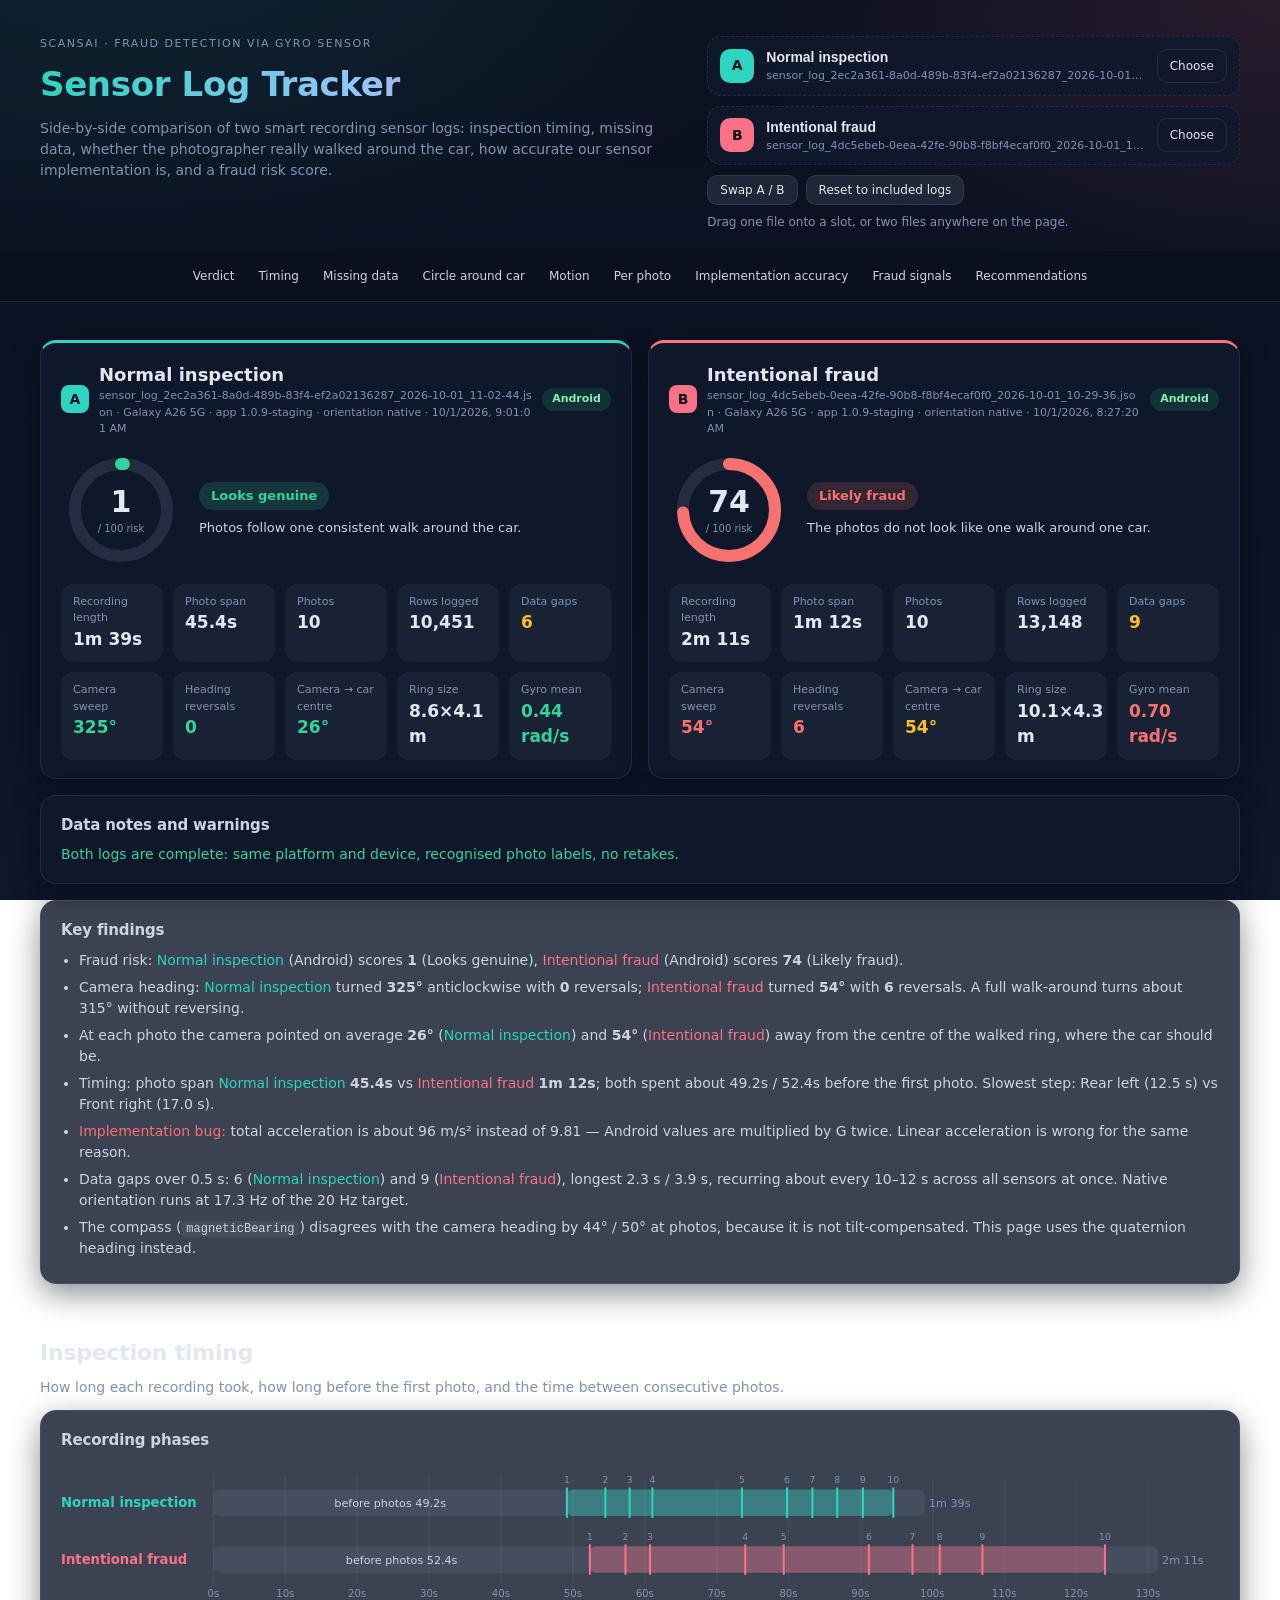
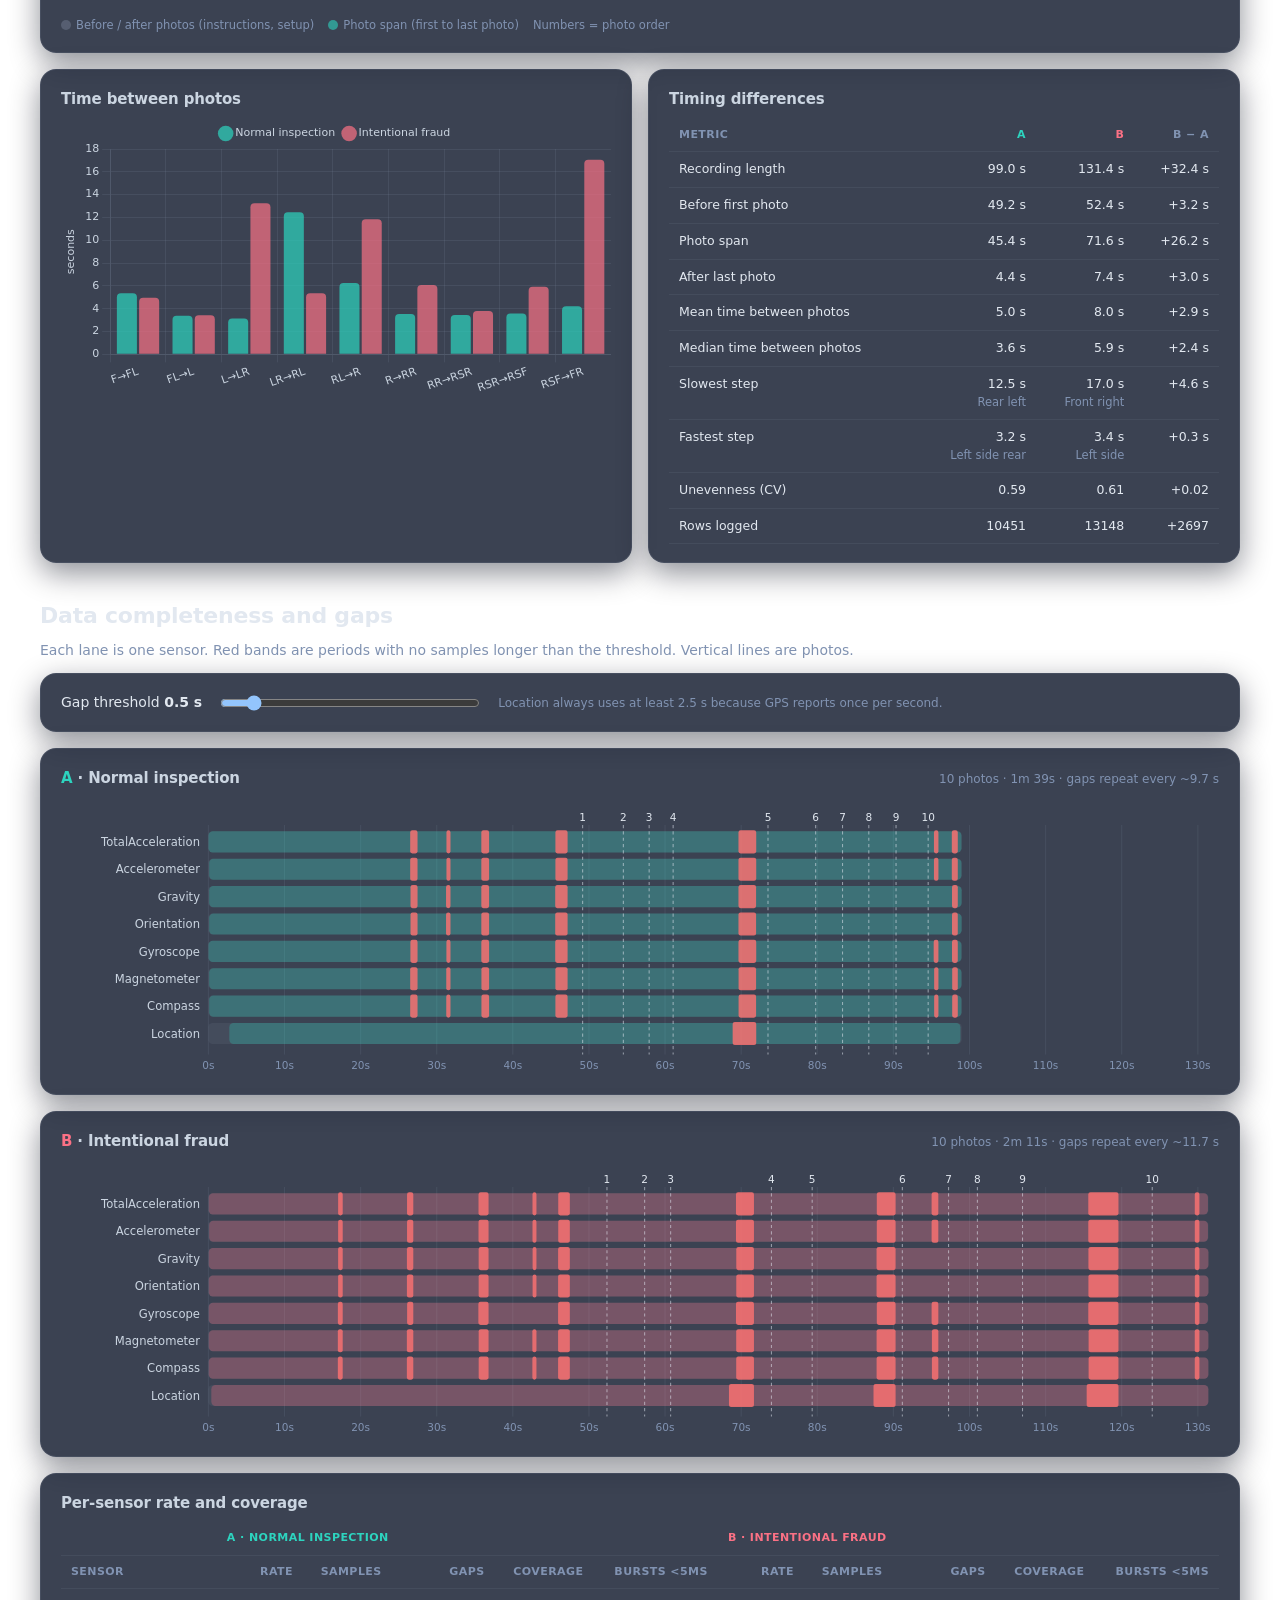
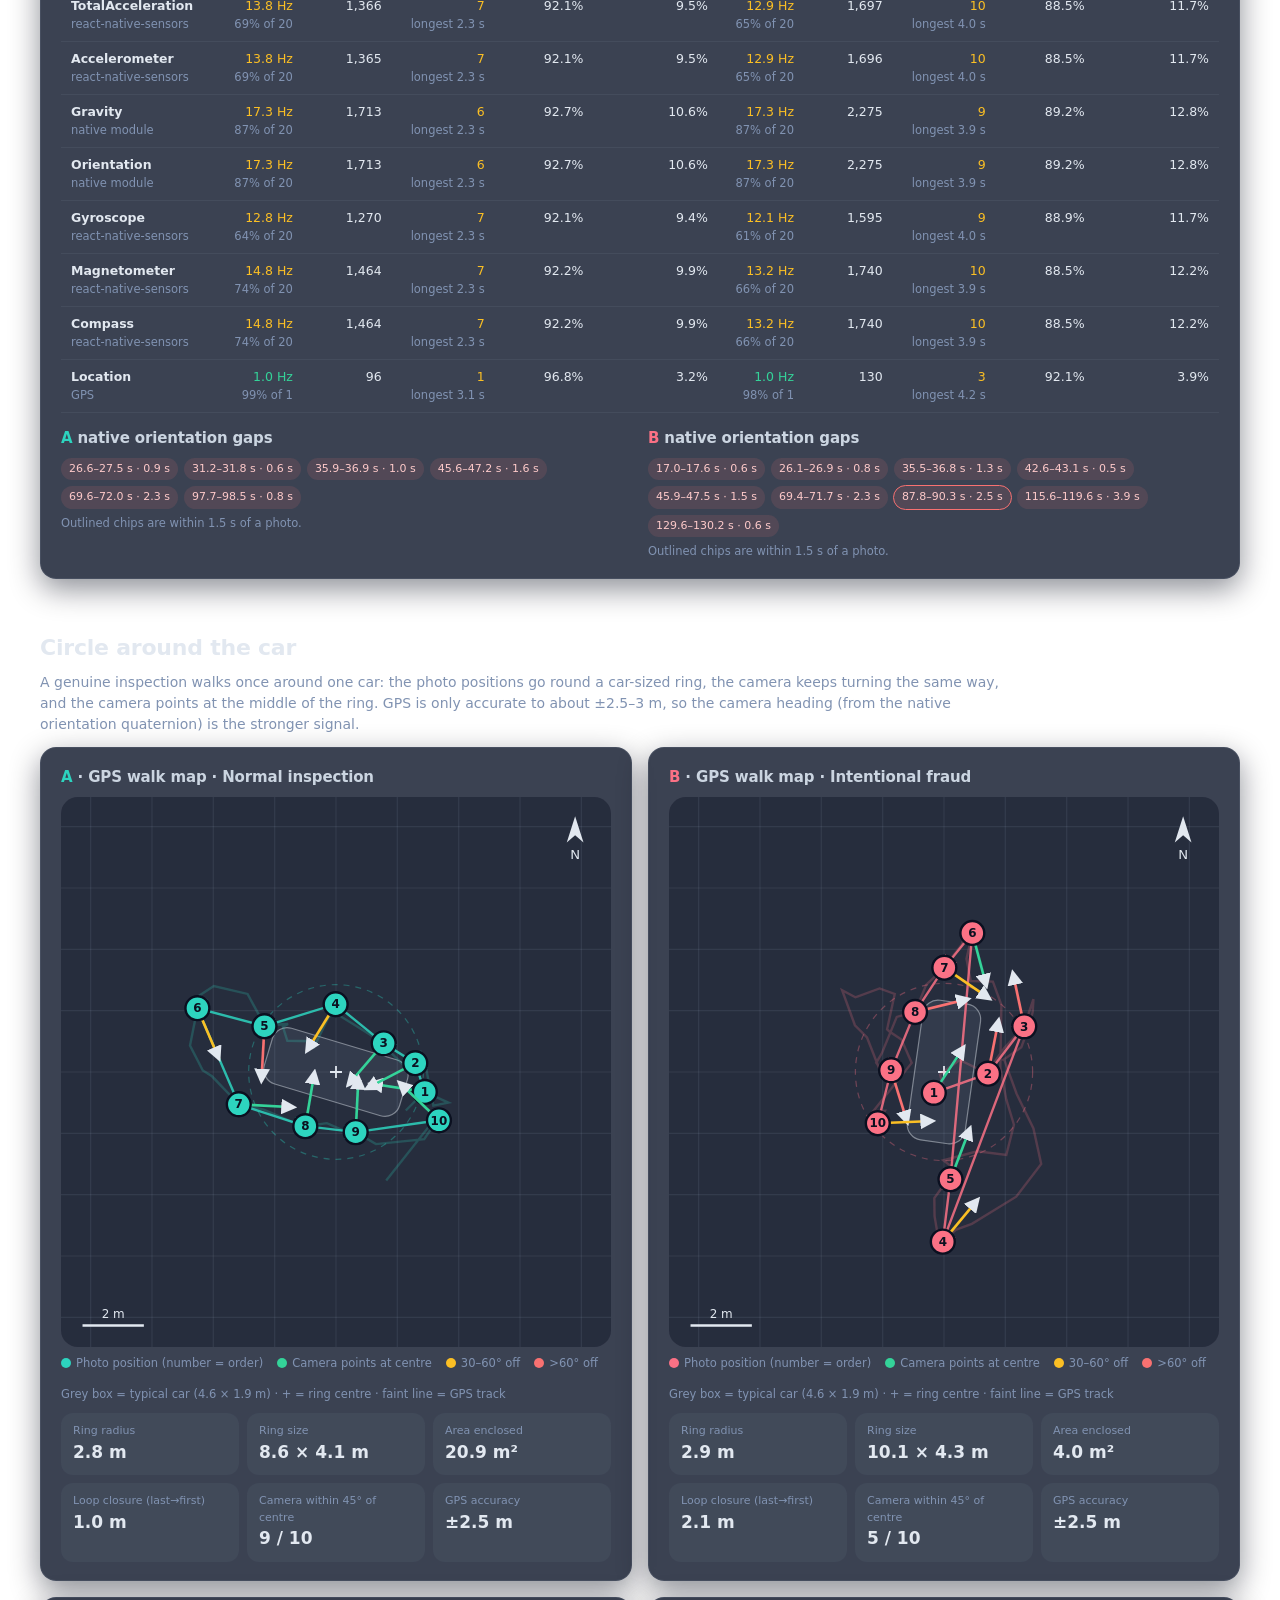
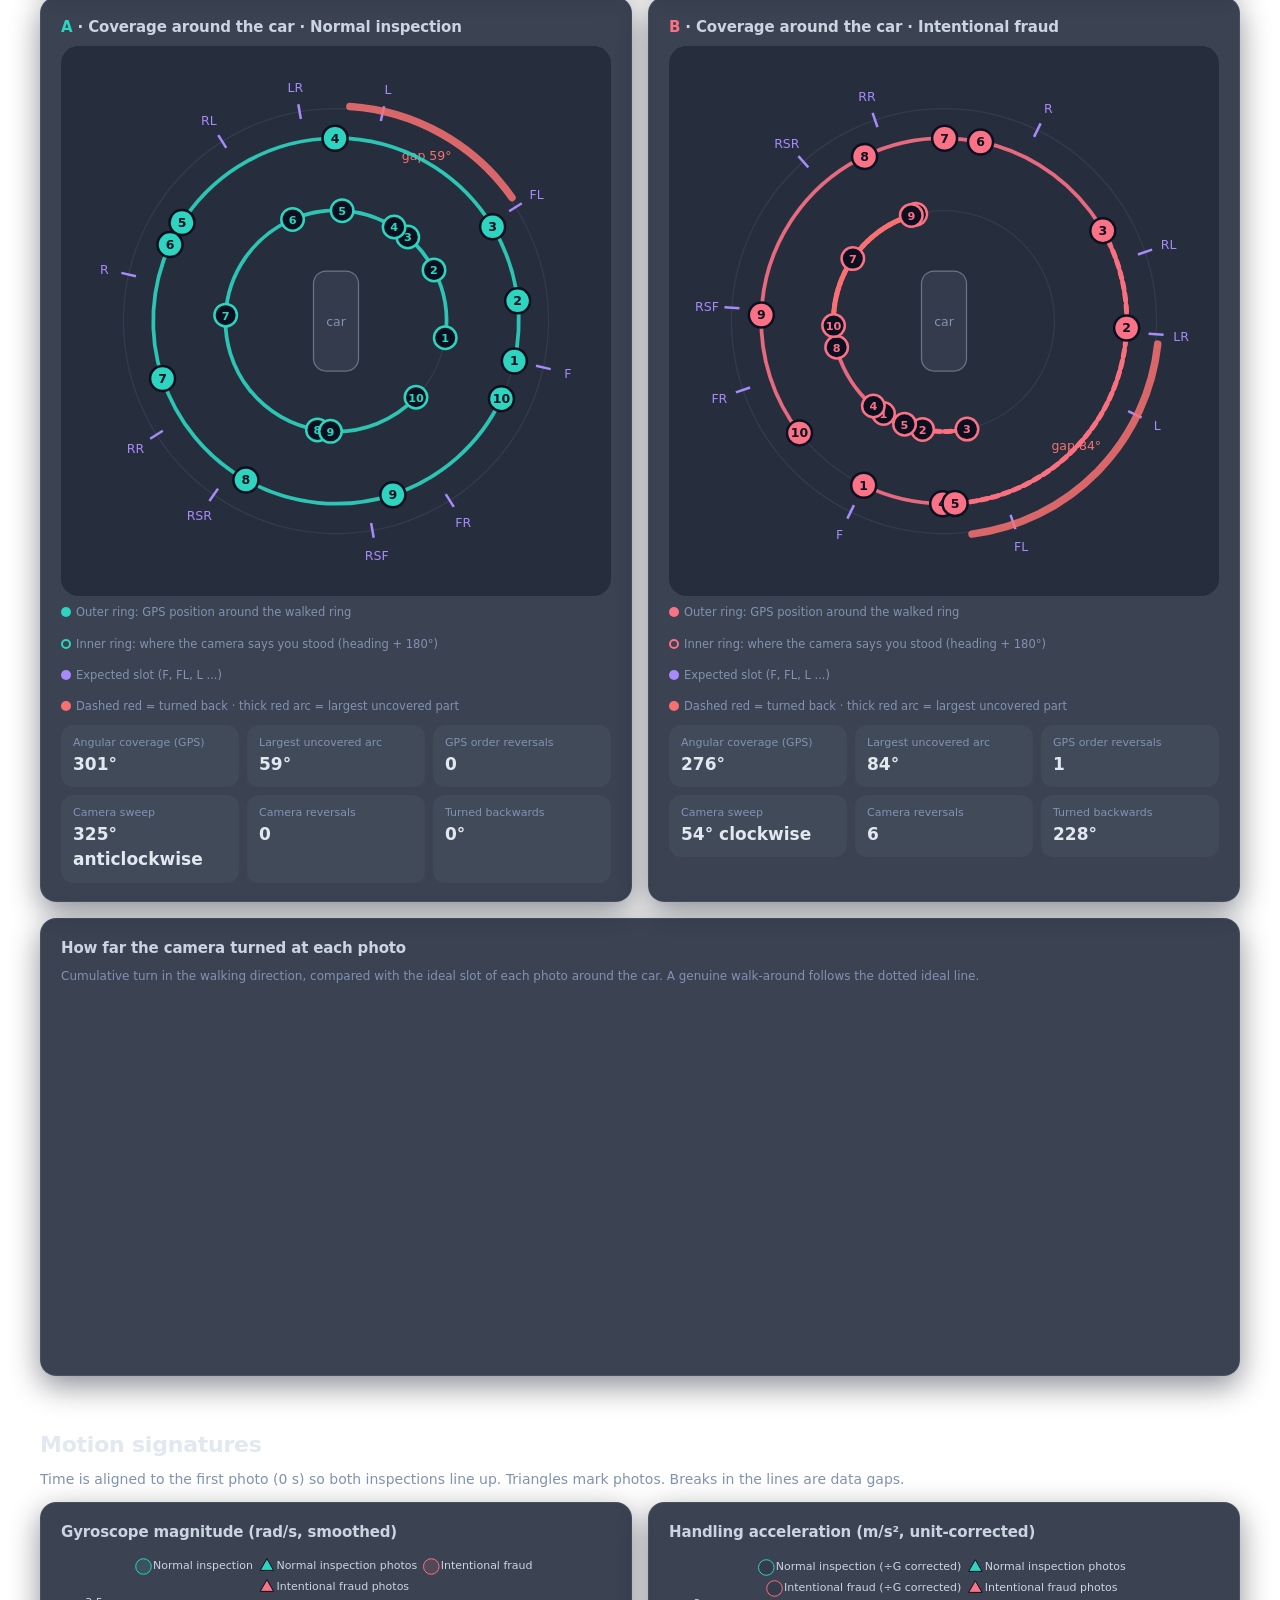
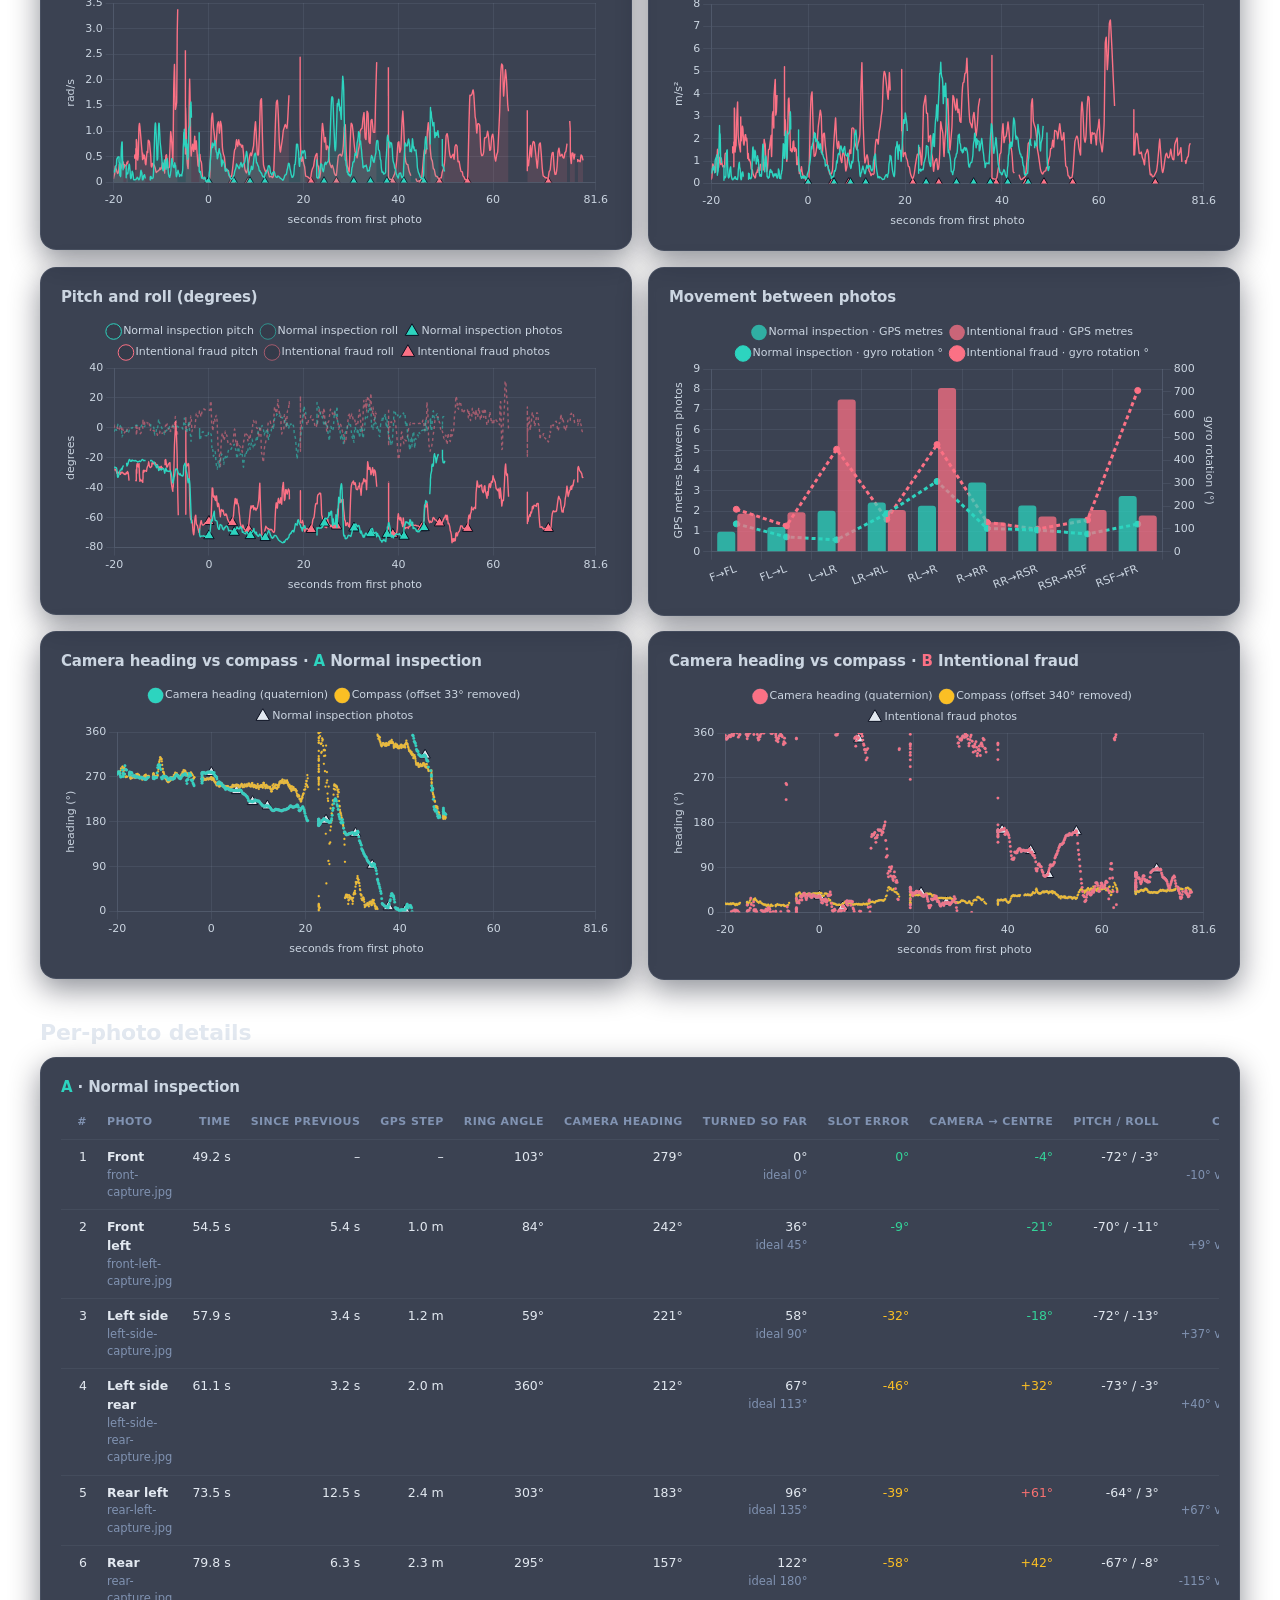
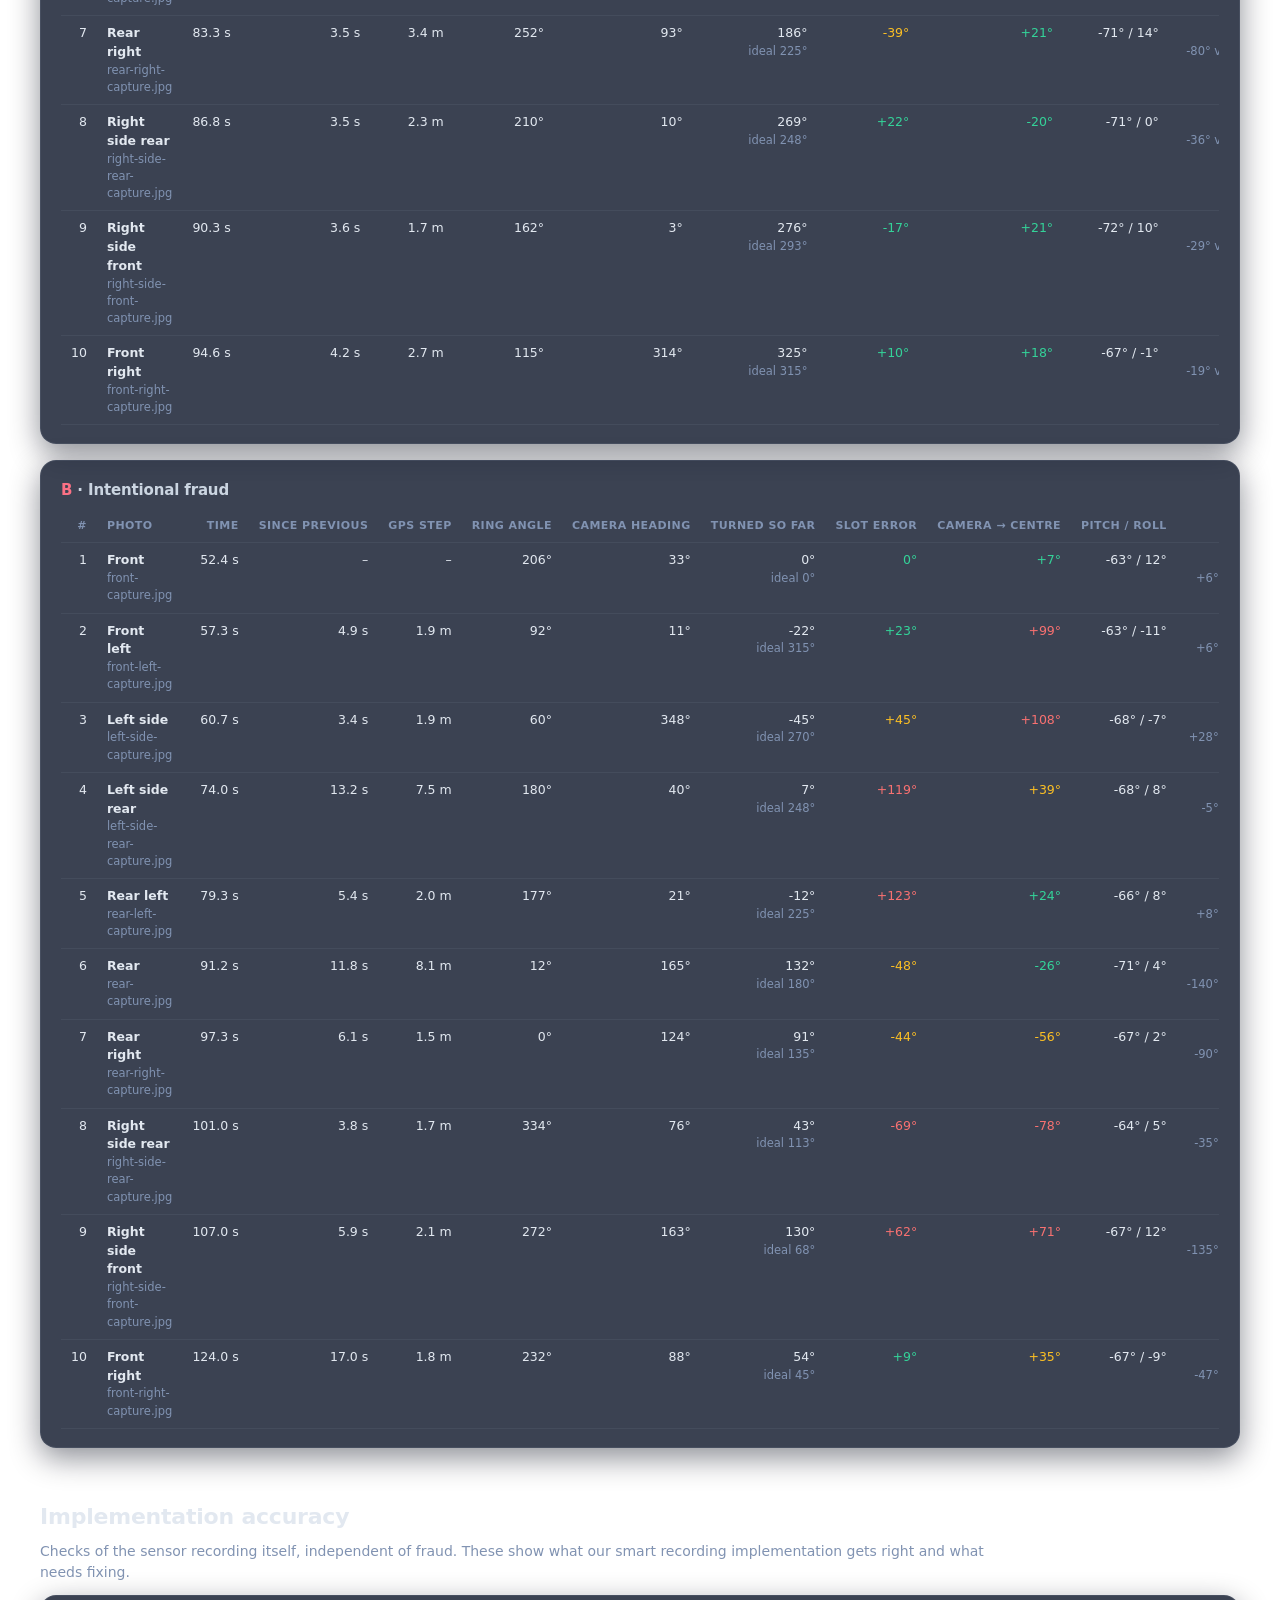
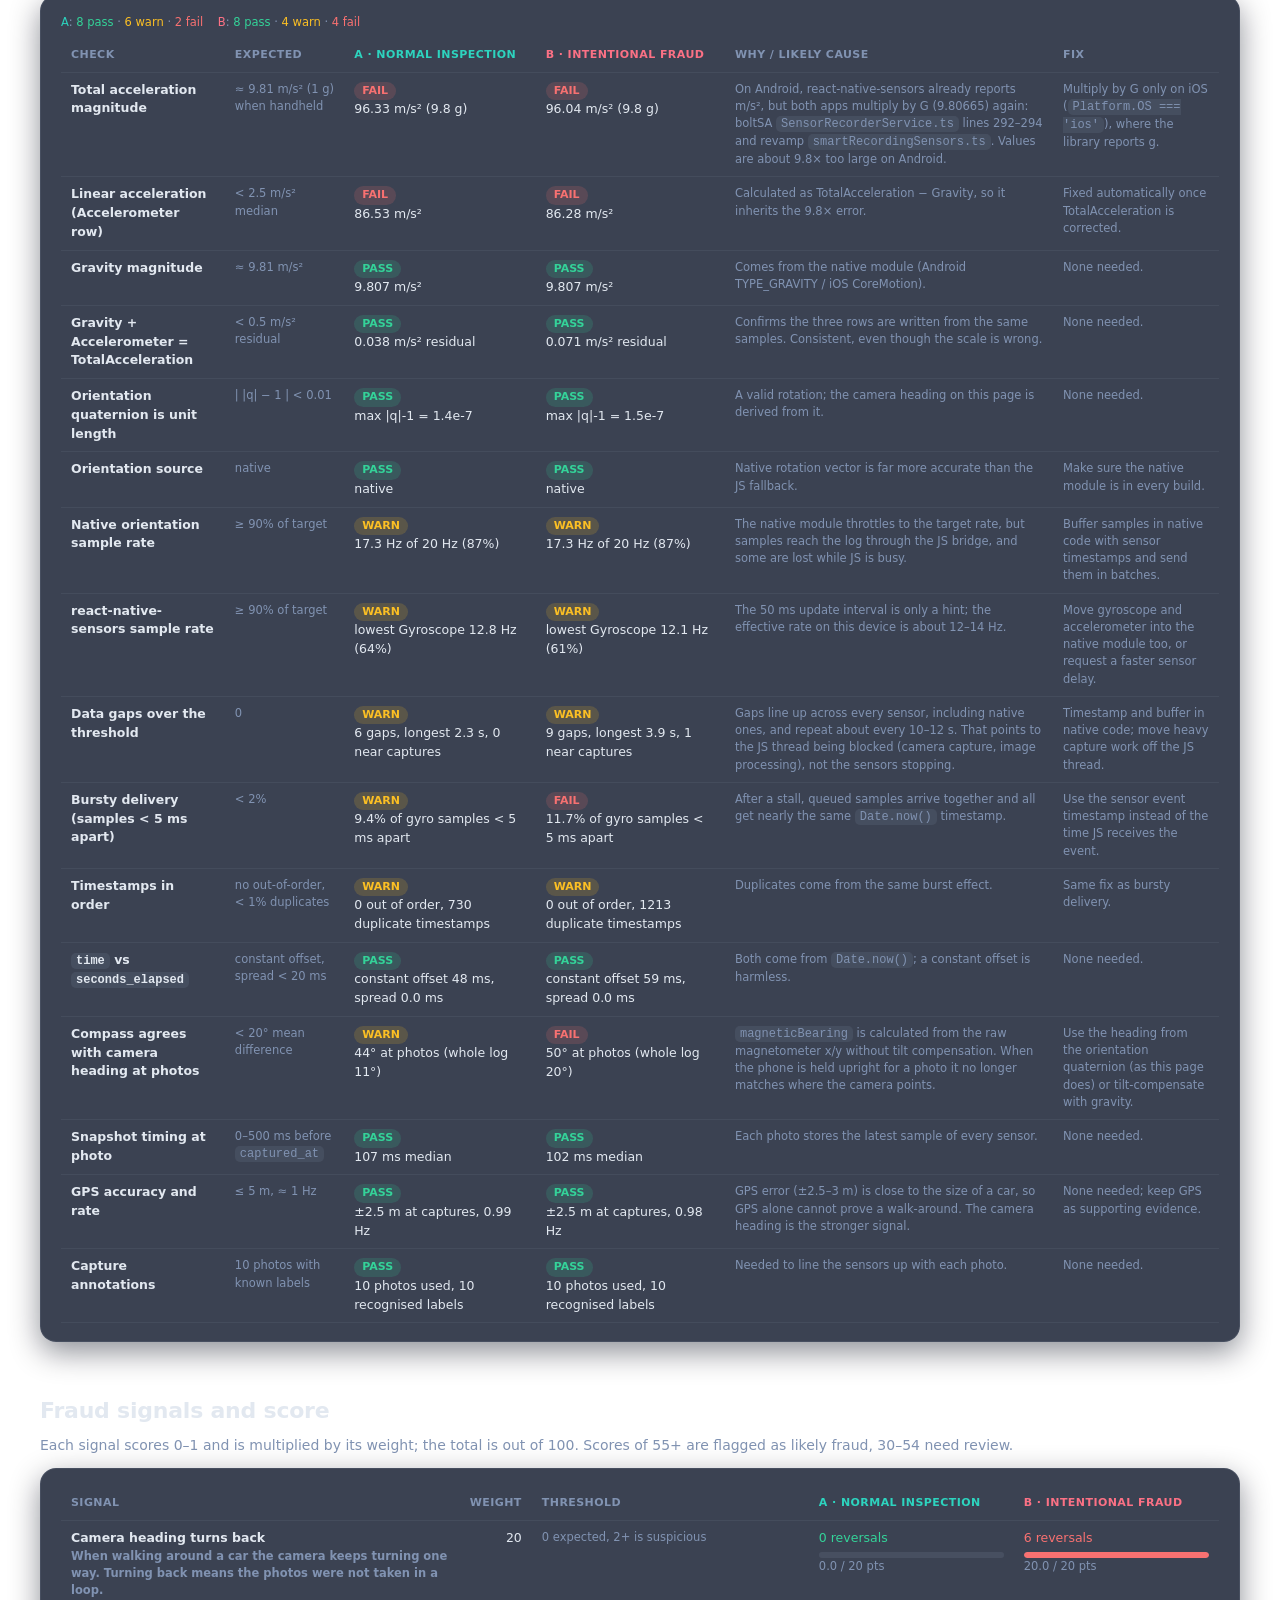
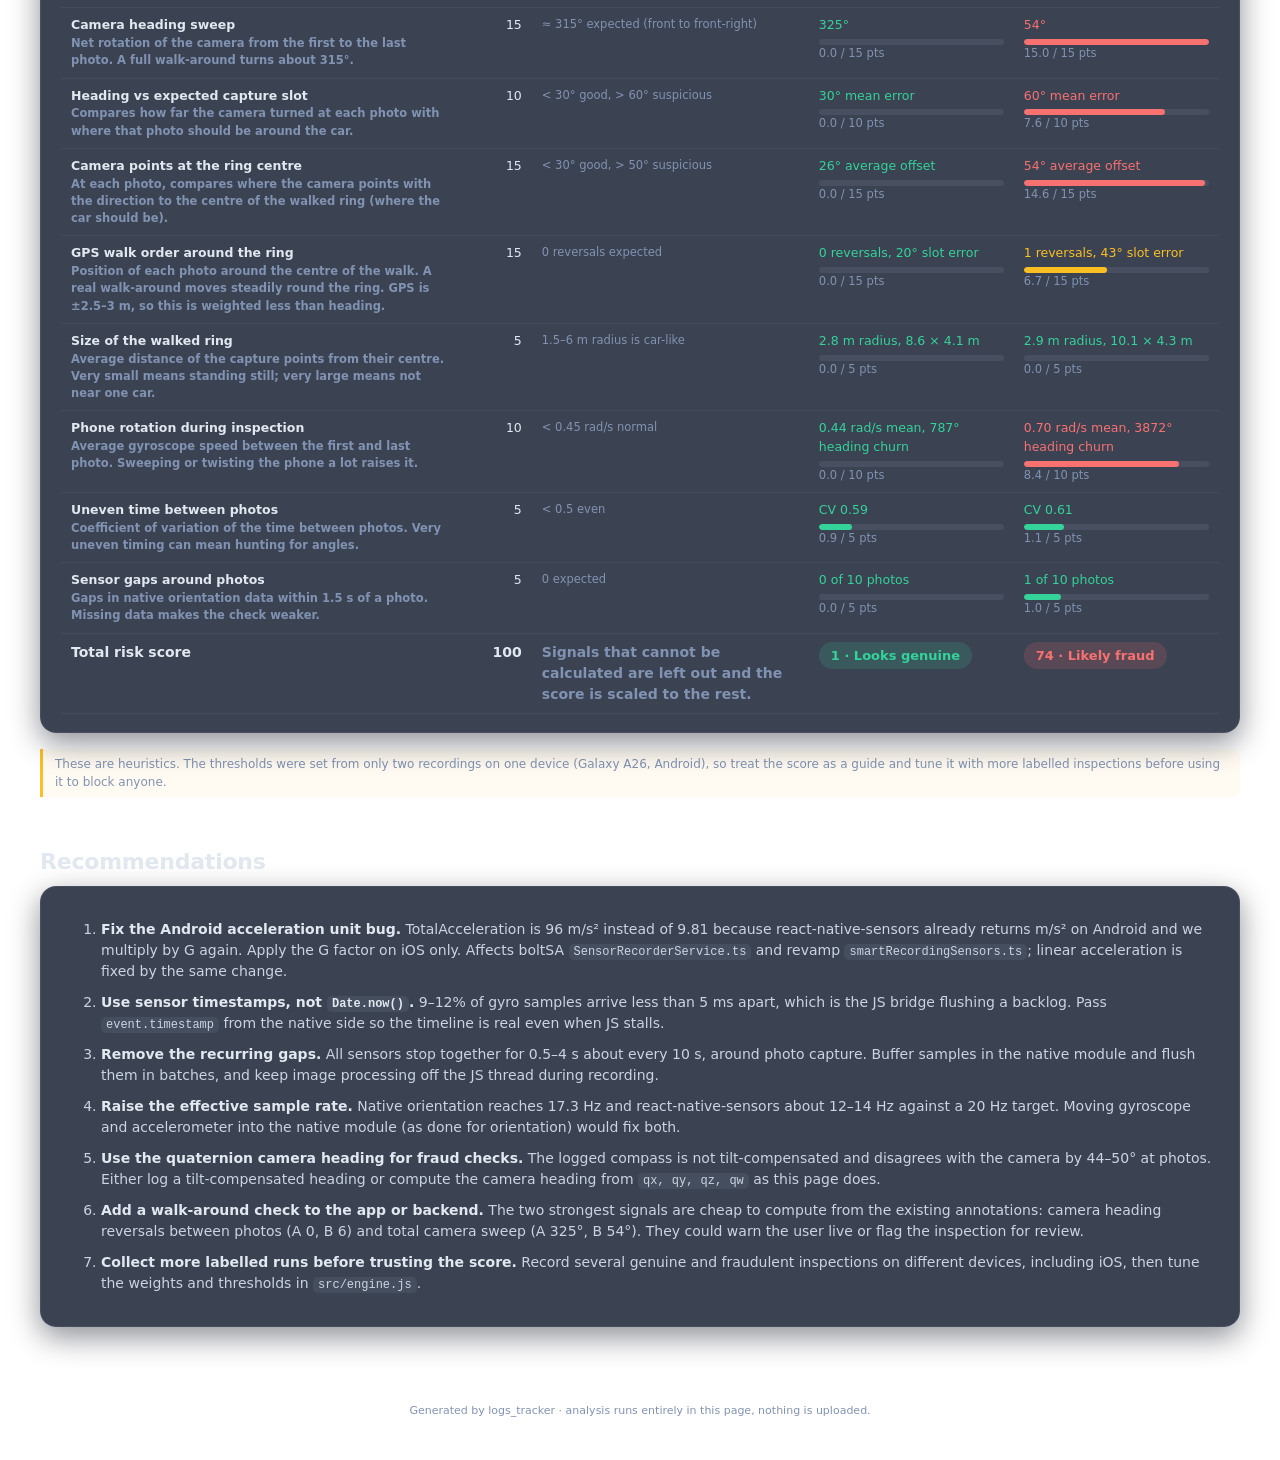
==== index.html @ 327576c1 "Add Sensor Log Tracker dashboard for fraud vs normal inspection logs Co-authored-by: Cursor <cursora" ====
<!doctype html>
<html lang="en">
  <head>
    <meta charset="utf-8" />
    <meta name="viewport" content="width=device-width, initial-scale=1" />
    <title>Sensor Log Tracker · Fraud vs Normal Inspection</title>
    <style>
      :root {
  --bg: #0b1020;
  --bg-2: #0f172a;
  --card: rgba(17, 25, 45, 0.82);
  --card-border: rgba(148, 163, 184, 0.14);
  --text: #e2e8f0;
  --text-2: #cbd5e1;
  --muted: #8193b2;
  --a: #2dd4bf;
  --b: #fb7185;
  --ideal: #a78bfa;
  --ok: #34d399;
  --warn: #fbbf24;
  --bad: #f87171;
  --na: #64748b;
  --radius: 16px;
  --shadow: 0 10px 30px rgba(2, 6, 23, 0.45);
}

* {
  box-sizing: border-box;
}

html {
  scroll-behavior: smooth;
}

body {
  margin: 0;
  font-family: Inter, ui-sans-serif, system-ui, -apple-system, 'Segoe UI', Roboto, sans-serif;
  color: var(--text);
  background:
    radial-gradient(1200px 600px at 10% -10%, rgba(45, 212, 191, 0.12), transparent 60%),
    radial-gradient(900px 500px at 100% 0%, rgba(251, 113, 133, 0.12), transparent 60%),
    linear-gradient(180deg, var(--bg) 0%, var(--bg-2) 100%);
  background-attachment: fixed;
  line-height: 1.5;
  font-size: 14px;
}

h1,
h2,
h3 {
  margin: 0 0 8px;
  letter-spacing: -0.01em;
}

h1 {
  font-size: 34px;
  background: linear-gradient(90deg, var(--a), #93c5fd 50%, var(--b));
  -webkit-background-clip: text;
  background-clip: text;
  color: transparent;
}

h2 {
  font-size: 22px;
  margin-top: 8px;
}

h3 {
  font-size: 15px;
  color: var(--text-2);
}

p {
  margin: 0 0 12px;
}

code {
  font-family: ui-monospace, SFMono-Regular, Menlo, monospace;
  font-size: 12px;
  background: rgba(148, 163, 184, 0.12);
  padding: 1px 5px;
  border-radius: 5px;
}

.lead {
  color: var(--muted);
  max-width: 980px;
}

.hint {
  color: var(--muted);
  font-size: 12px;
}

.note {
  color: var(--muted);
  font-size: 12px;
  border-left: 3px solid var(--warn);
  padding: 6px 12px;
  background: rgba(251, 191, 36, 0.06);
  border-radius: 0 8px 8px 0;
}

/* ---------- header ---------- */
.hero {
  display: grid;
  grid-template-columns: minmax(0, 1.2fr) minmax(0, 1fr);
  gap: 28px;
  padding: 36px 40px 20px;
  max-width: 1480px;
  margin: 0 auto;
}

.hero-text p {
  color: var(--muted);
  max-width: 640px;
}

.eyebrow {
  text-transform: uppercase;
  letter-spacing: 0.14em;
  font-size: 11px;
  color: var(--muted);
  margin-bottom: 6px;
}

.loader {
  display: flex;
  flex-direction: column;
  gap: 10px;
}

.slot {
  display: flex;
  align-items: center;
  gap: 12px;
  padding: 10px 12px;
  border: 1px dashed var(--card-border);
  border-radius: 14px;
  background: var(--card);
  transition:
    border-color 0.2s,
    background 0.2s;
}

.slot.dragover {
  border-color: #93c5fd;
  background: rgba(147, 197, 253, 0.08);
}

.slot-tag {
  width: 34px;
  height: 34px;
  border-radius: 10px;
  display: grid;
  place-items: center;
  font-weight: 700;
  color: #0b1020;
  flex: none;
}

#slotA .slot-tag {
  background: var(--a);
}

#slotB .slot-tag {
  background: var(--b);
}

.slot-body {
  flex: 1;
  min-width: 0;
}

.slot-name {
  width: 100%;
  background: transparent;
  border: none;
  color: var(--text);
  font-weight: 600;
  font-size: 14px;
  padding: 2px 0;
  outline: none;
  border-bottom: 1px solid transparent;
}

.slot-name:focus {
  border-bottom-color: var(--card-border);
}

.slot-file {
  color: var(--muted);
  font-size: 11px;
  white-space: nowrap;
  overflow: hidden;
  text-overflow: ellipsis;
}

.loader-actions {
  display: flex;
  flex-wrap: wrap;
  gap: 8px;
  align-items: center;
}

.btn {
  background: rgba(148, 163, 184, 0.14);
  color: var(--text);
  border: 1px solid var(--card-border);
  border-radius: 10px;
  padding: 7px 12px;
  font-size: 12px;
  cursor: pointer;
  font-family: inherit;
}

.btn:hover {
  background: rgba(148, 163, 184, 0.24);
}

.btn-ghost {
  background: transparent;
}

.toc {
  position: sticky;
  top: 0;
  z-index: 20;
  display: flex;
  gap: 4px;
  flex-wrap: wrap;
  padding: 10px 40px;
  backdrop-filter: blur(12px);
  background: rgba(11, 16, 32, 0.72);
  border-bottom: 1px solid var(--card-border);
  justify-content: center;
}

.toc a {
  color: var(--text-2);
  text-decoration: none;
  font-size: 12px;
  padding: 6px 10px;
  border-radius: 8px;
}

.toc a:hover {
  background: rgba(148, 163, 184, 0.14);
}

main {
  max-width: 1480px;
  margin: 0 auto;
  padding: 10px 40px 40px;
}

section {
  padding-top: 28px;
  scroll-margin-top: 50px;
}

.card {
  background: var(--card);
  border: 1px solid var(--card-border);
  border-radius: var(--radius);
  padding: 18px 20px;
  box-shadow: var(--shadow);
  margin-bottom: 16px;
  backdrop-filter: blur(6px);
}

.grid-2 {
  display: grid;
  grid-template-columns: repeat(2, minmax(0, 1fr));
  gap: 16px;
}

.grid-2 > .card {
  margin-bottom: 0;
}

.grid-2 + .card,
.grid-2 + .grid-2 {
  margin-top: 16px;
}

.chart-box {
  position: relative;
  height: 280px;
}

.chart-box.tall {
  height: 360px;
}

/* ---------- verdict ---------- */
.verdict-grid {
  display: grid;
  grid-template-columns: repeat(2, minmax(0, 1fr));
  gap: 16px;
  margin-bottom: 16px;
}

.verdict {
  border-top: 3px solid var(--accent);
  margin-bottom: 0;
}

.verdict-head {
  display: flex;
  align-items: center;
  gap: 10px;
  margin-bottom: 12px;
}

.verdict-head .tag {
  width: 28px;
  height: 28px;
  border-radius: 8px;
  display: grid;
  place-items: center;
  background: var(--accent);
  color: #0b1020;
  font-weight: 700;
  flex: none;
}

.vname {
  font-size: 18px;
  font-weight: 700;
}

.vfile {
  color: var(--muted);
  font-size: 11px;
  word-break: break-all;
}

.verdict-body {
  display: flex;
  align-items: center;
  gap: 18px;
  margin-bottom: 14px;
}

.gauge-label {
  font-size: 12px;
  color: var(--muted);
}

.badge {
  display: inline-block;
  padding: 4px 12px;
  border-radius: 999px;
  font-weight: 700;
  font-size: 13px;
}

.badge.ok {
  background: rgba(52, 211, 153, 0.16);
  color: var(--ok);
}

.badge.warn {
  background: rgba(251, 191, 36, 0.16);
  color: var(--warn);
}

.badge.bad {
  background: rgba(248, 113, 113, 0.16);
  color: var(--bad);
}

.badge.na {
  background: rgba(100, 116, 139, 0.2);
  color: var(--na);
}

.platform-tag {
  margin-left: auto;
  flex: none;
  font-size: 11px;
  font-weight: 700;
  padding: 3px 10px;
  border-radius: 999px;
  background: rgba(148, 163, 184, 0.14);
  color: var(--text-2);
}

.platform-tag.android {
  background: rgba(52, 211, 153, 0.14);
  color: #86efac;
}

.platform-tag.ios {
  background: rgba(147, 197, 253, 0.16);
  color: #93c5fd;
}

.platform-tag.unknown {
  background: rgba(251, 191, 36, 0.14);
  color: var(--warn);
}

.warnings ul {
  margin: 0;
  padding: 0;
  list-style: none;
}

.warnings li {
  padding: 7px 0;
  border-bottom: 1px solid rgba(148, 163, 184, 0.08);
  color: var(--text-2);
}

.warnings li:last-child {
  border-bottom: none;
}

.verdict-summary {
  color: var(--text-2);
  margin-top: 8px;
  font-size: 13px;
}

.kpis {
  display: grid;
  grid-template-columns: repeat(5, minmax(0, 1fr));
  gap: 10px;
}

.kpi {
  background: rgba(148, 163, 184, 0.07);
  border-radius: 12px;
  padding: 10px 12px;
}

.kpi .k {
  font-size: 11px;
  color: var(--muted);
}

.kpi .v {
  font-size: 17px;
  font-weight: 700;
}

.kpi .v.ok {
  color: var(--ok);
}

.kpi .v.warn {
  color: var(--warn);
}

.kpi .v.bad {
  color: var(--bad);
}

.insights ul {
  margin: 0;
  padding-left: 18px;
}

.insights li {
  margin: 6px 0;
  color: var(--text-2);
}

/* ---------- tables ---------- */
.table-wrap {
  overflow-x: auto;
}

table {
  width: 100%;
  border-collapse: collapse;
  font-size: 12.5px;
}

th,
td {
  padding: 8px 10px;
  text-align: left;
  border-bottom: 1px solid rgba(148, 163, 184, 0.1);
  vertical-align: top;
}

th {
  color: var(--muted);
  font-weight: 600;
  font-size: 11px;
  text-transform: uppercase;
  letter-spacing: 0.04em;
  white-space: nowrap;
}

td.num {
  text-align: right;
  font-variant-numeric: tabular-nums;
  white-space: nowrap;
}

th.num {
  text-align: right;
}

tr:hover td {
  background: rgba(148, 163, 184, 0.04);
}

.col-a {
  color: var(--a);
}

.col-b {
  color: var(--b);
}

.pill {
  display: inline-block;
  padding: 1px 8px;
  border-radius: 999px;
  font-size: 11px;
  font-weight: 700;
  text-transform: uppercase;
  margin-right: 6px;
}

.pill.pass,
.pill.ok {
  background: rgba(52, 211, 153, 0.16);
  color: var(--ok);
}

.pill.warn {
  background: rgba(251, 191, 36, 0.16);
  color: var(--warn);
}

.pill.fail,
.pill.bad {
  background: rgba(248, 113, 113, 0.16);
  color: var(--bad);
}

.pill.na {
  background: rgba(100, 116, 139, 0.2);
  color: var(--na);
}

.txt-ok {
  color: var(--ok);
}

.txt-warn {
  color: var(--warn);
}

.txt-bad {
  color: var(--bad);
}

.txt-muted {
  color: var(--muted);
}

.small {
  font-size: 11.5px;
  color: var(--muted);
}

.bar {
  height: 6px;
  border-radius: 999px;
  background: rgba(148, 163, 184, 0.14);
  overflow: hidden;
  margin-top: 4px;
  min-width: 80px;
}

.bar > span {
  display: block;
  height: 100%;
  border-radius: 999px;
}

.check-title {
  font-weight: 600;
  color: var(--text);
}

.total-row td {
  font-weight: 700;
  font-size: 14px;
  border-top: 1px solid var(--card-border);
}

/* ---------- timeline and diagrams ---------- */
.timeline svg,
.diagram svg {
  width: 100%;
  height: auto;
  display: block;
}

.timeline-title {
  display: flex;
  justify-content: space-between;
  align-items: baseline;
  margin-bottom: 6px;
}

.controls {
  display: flex;
  align-items: center;
  gap: 16px;
  flex-wrap: wrap;
}

.controls input[type='range'] {
  width: 260px;
  accent-color: #93c5fd;
}

.gap-lists {
  display: grid;
  grid-template-columns: repeat(2, minmax(0, 1fr));
  gap: 16px;
  margin-top: 14px;
}

.chips {
  display: flex;
  flex-wrap: wrap;
  gap: 6px;
  margin-top: 6px;
}

.chip {
  font-size: 11px;
  padding: 3px 8px;
  border-radius: 999px;
  background: rgba(248, 113, 113, 0.12);
  color: #fecaca;
  font-variant-numeric: tabular-nums;
}

.chip.near {
  outline: 1px solid var(--bad);
}

.diagram-stats {
  display: grid;
  grid-template-columns: repeat(3, minmax(0, 1fr));
  gap: 8px;
  margin-top: 10px;
}

.legend {
  display: flex;
  flex-wrap: wrap;
  gap: 14px;
  font-size: 11.5px;
  color: var(--muted);
  margin-top: 8px;
}

.legend i {
  display: inline-block;
  width: 10px;
  height: 10px;
  border-radius: 50%;
  margin-right: 5px;
  vertical-align: -1px;
}

.recs li {
  margin: 10px 0;
  color: var(--text-2);
}

.recs li strong {
  color: var(--text);
}

footer {
  text-align: center;
  color: var(--muted);
  font-size: 11px;
  padding: 20px 0 40px;
}

.drop-overlay {
  position: fixed;
  inset: 0;
  z-index: 100;
  display: none;
  place-items: center;
  background: rgba(11, 16, 32, 0.8);
  border: 3px dashed #93c5fd;
  font-size: 22px;
  color: #93c5fd;
}

.drop-overlay.show {
  display: grid;
}

.toast {
  position: fixed;
  bottom: 20px;
  left: 50%;
  transform: translateX(-50%);
  background: #1e293b;
  border: 1px solid var(--card-border);
  padding: 10px 16px;
  border-radius: 10px;
  z-index: 101;
  display: none;
  max-width: 80vw;
}

.toast.show {
  display: block;
}

.toast.error {
  border-color: var(--bad);
  color: #fecaca;
}

@media (max-width: 1100px) {
  .hero,
  .grid-2,
  .verdict-grid,
  .gap-lists {
    grid-template-columns: 1fr;
  }
  .kpis {
    grid-template-columns: repeat(3, minmax(0, 1fr));
  }
}

    </style>
  </head>
  <body>
    <div id="dropOverlay" class="drop-overlay"><div>Drop one or two sensor_log JSON files</div></div>
    <div id="toast" class="toast"></div>

    <header class="hero">
      <div class="hero-text">
        <div class="eyebrow">ScansAI · Fraud detection via gyro sensor</div>
        <h1>Sensor Log Tracker</h1>
        <p>
          Side-by-side comparison of two smart recording sensor logs: inspection timing, missing data, whether the
          photographer really walked around the car, how accurate our sensor implementation is, and a fraud risk score.
        </p>
      </div>
      <div class="loader">
        <div class="slot" id="slotA" data-slot="a">
          <div class="slot-tag">A</div>
          <div class="slot-body">
            <input class="slot-name" id="nameA" aria-label="Name for log A" />
            <div class="slot-file" id="fileA"></div>
          </div>
          <label class="btn btn-ghost">Choose<input type="file" accept=".json,application/json" id="inputA" hidden /></label>
        </div>
        <div class="slot" id="slotB" data-slot="b">
          <div class="slot-tag">B</div>
          <div class="slot-body">
            <input class="slot-name" id="nameB" aria-label="Name for log B" />
            <div class="slot-file" id="fileB"></div>
          </div>
          <label class="btn btn-ghost">Choose<input type="file" accept=".json,application/json" id="inputB" hidden /></label>
        </div>
        <div class="loader-actions">
          <button class="btn" id="swapBtn" type="button">Swap A / B</button>
          <button class="btn" id="resetBtn" type="button">Reset to included logs</button>
          <span class="hint">Drag one file onto a slot, or two files anywhere on the page.</span>
        </div>
      </div>
    </header>

    <nav class="toc">
      <a href="#verdict">Verdict</a>
      <a href="#timing">Timing</a>
      <a href="#completeness">Missing data</a>
      <a href="#circle">Circle around car</a>
      <a href="#motion">Motion</a>
      <a href="#captures">Per photo</a>
      <a href="#accuracy">Implementation accuracy</a>
      <a href="#signals">Fraud signals</a>
      <a href="#recommendations">Recommendations</a>
    </nav>

    <main>
      <section id="verdict">
        <div class="verdict-grid" id="verdictCards"></div>
        <div id="warnings"></div>
        <div class="card insights">
          <h3>Key findings</h3>
          <ul id="insights"></ul>
        </div>
      </section>

      <section id="timing">
        <h2>Inspection timing</h2>
        <p class="lead">
          How long each recording took, how long before the first photo, and the time between consecutive photos.
        </p>
        <div class="card"><div id="phaseBars"></div></div>
        <div class="grid-2">
          <div class="card">
            <h3>Time between photos</h3>
            <div class="chart-box"><canvas id="chartIntervals"></canvas></div>
          </div>
          <div class="card">
            <h3>Timing differences</h3>
            <div id="timingTable"></div>
          </div>
        </div>
      </section>

      <section id="completeness">
        <h2>Data completeness and gaps</h2>
        <p class="lead">
          Each lane is one sensor. Red bands are periods with no samples longer than the threshold. Vertical lines
          are photos.
        </p>
        <div class="card controls">
          <label for="gapSlider">Gap threshold <strong id="gapValue">0.5 s</strong></label>
          <input type="range" id="gapSlider" min="0.2" max="3" step="0.1" value="0.5" />
          <span class="hint">Location always uses at least 2.5 s because GPS reports once per second.</span>
        </div>
        <div class="card"><div id="timelineA" class="timeline"></div></div>
        <div class="card"><div id="timelineB" class="timeline"></div></div>
        <div class="card">
          <h3>Per-sensor rate and coverage</h3>
          <div id="streamTable" class="table-wrap"></div>
          <div id="gapLists" class="gap-lists"></div>
        </div>
      </section>

      <section id="circle">
        <h2>Circle around the car</h2>
        <p class="lead">
          A genuine inspection walks once around one car: the photo positions go round a car-sized ring, the camera
          keeps turning the same way, and the camera points at the middle of the ring. GPS is only accurate to about
          ±2.5–3 m, so the camera heading (from the native orientation quaternion) is the stronger signal.
        </p>
        <div class="grid-2" id="maps"></div>
        <div class="grid-2" id="polars"></div>
        <div class="card">
          <h3>How far the camera turned at each photo</h3>
          <p class="hint">
            Cumulative turn in the walking direction, compared with the ideal slot of each photo around the car. A
            genuine walk-around follows the dotted ideal line.
          </p>
          <div class="chart-box tall"><canvas id="chartProgress"></canvas></div>
        </div>
      </section>

      <section id="motion">
        <h2>Motion signatures</h2>
        <p class="lead">
          Time is aligned to the first photo (0 s) so both inspections line up. Triangles mark photos. Breaks in the
          lines are data gaps.
        </p>
        <div class="grid-2">
          <div class="card">
            <h3>Gyroscope magnitude (rad/s, smoothed)</h3>
            <div class="chart-box"><canvas id="chartGyro"></canvas></div>
          </div>
          <div class="card">
            <h3>Handling acceleration (m/s², unit-corrected)</h3>
            <div class="chart-box"><canvas id="chartAcc"></canvas></div>
          </div>
          <div class="card">
            <h3>Pitch and roll (degrees)</h3>
            <div class="chart-box"><canvas id="chartPitch"></canvas></div>
          </div>
          <div class="card">
            <h3>Movement between photos</h3>
            <div class="chart-box"><canvas id="chartSteps"></canvas></div>
          </div>
          <div class="card">
            <h3 id="headingTitleA">Camera heading vs compass · A</h3>
            <div class="chart-box"><canvas id="chartHeadingA"></canvas></div>
          </div>
          <div class="card">
            <h3 id="headingTitleB">Camera heading vs compass · B</h3>
            <div class="chart-box"><canvas id="chartHeadingB"></canvas></div>
          </div>
        </div>
      </section>

      <section id="captures">
        <h2>Per-photo details</h2>
        <div class="card"><div id="capturesA" class="table-wrap"></div></div>
        <div class="card"><div id="capturesB" class="table-wrap"></div></div>
      </section>

      <section id="accuracy">
        <h2>Implementation accuracy</h2>
        <p class="lead">
          Checks of the sensor recording itself, independent of fraud. These show what our smart recording
          implementation gets right and what needs fixing.
        </p>
        <div class="card"><div id="accuracyTable" class="table-wrap"></div></div>
      </section>

      <section id="signals">
        <h2>Fraud signals and score</h2>
        <p class="lead">
          Each signal scores 0–1 and is multiplied by its weight; the total is out of 100. Scores of 55+ are flagged
          as likely fraud, 30–54 need review.
        </p>
        <div class="card"><div id="signalsTable" class="table-wrap"></div></div>
        <p class="note">
          These are heuristics. The thresholds were set from only two recordings on one device (Galaxy A26, Android),
          so treat the score as a guide and tune it with more labelled inspections before using it to block anyone.
        </p>
      </section>

      <section id="recommendations">
        <h2>Recommendations</h2>
        <div class="card"><ol id="recommendationList" class="recs"></ol></div>
      </section>
    </main>

    <footer>Generated by logs_tracker · analysis runs entirely in this page, nothing is uploaded.</footer>

    <script type="application/json" id="log-a" data-name="Normal inspection" data-file="sensor_log_2ec2a361-8a0d-489b-83f4-ef2a02136287_2026-10-01_11-02-44.json">{"annotations":[{"captured_at":"2026-10-01T09:01:50.284Z","sensor":"annotation","label":"front-capture.jpg","sensor_data":[{"x":"-1.0096011862400918","y":"92.76591521906852","z":"35.00733629132509","sensor":"TotalAcceleration","time":"1790845310171000000","seconds_elapsed":"49.011"},{"x":"0.010120011866092682","y":"0.009054748341441154","z":"-0.05805691331624985","sensor":"Gyroscope","time":"1790845310174000000","seconds_elapsed":"49.014"},{"x":"17.760000228881836","y":"11.15999984741211","z":"0.6599999666213989","sensor":"Magnetometer","time":"1790845310242000000","seconds_elapsed":"49.082"},{"magneticBearing":"302.14436534153094","sensor":"Compass","time":"1790845310242000000","seconds_elapsed":"49.082"},{"qw":"0.608797550201416","qx":"0.4498591721057892","roll":"-0.05349365054688641","qy":"0.37954455614089966","qz":"0.5319193601608276","sensor":"Orientation","pitch":"-1.258142091100328","time":"1790845310242000000","yaw":"-1.4751419319749621","seconds_elapsed":"49.082"},{"x":"0.16128041305236016","y":"9.331228519518247","z":"3.0120669261148456","sensor":"Gravity","time":"1790845310242000000","seconds_elapsed":"49.082"},{"x":"-1.3215055710714305","y":"83.41854745089115","z":"32.057791295285554","sensor":"Accelerometer","time":"1790845310171000000","seconds_elapsed":"49.011"},{"altitude":"1709","verticalAccuracy":"0","bearing":"0","latitude":"-26.128185829147696","horizontalAccuracy":"3","sensor":"Location","time":"1790845309976000000","speed":"0","seconds_elapsed":"48.816","longitude":"28.047343343496323"}]},{"captured_at":"2026-10-01T09:01:55.634Z","sensor":"annotation","label":"front-left-capture.jpg","sensor_data":[{"x":"8.076809489920734","y":"88.86838872509003","z":"31.814177379119393","sensor":"TotalAcceleration","time":"1790845315596000000","seconds_elapsed":"54.436"},{"x":"-0.07456851005554199","y":"0.02876213937997818","z":"-0.13582122325897217","sensor":"Gyroscope","time":"1790845315595000000","seconds_elapsed":"54.435"},{"x":"20.639999389648438","y":"5.639999866485596","z":"14.279999732971191","sensor":"Magnetometer","time":"1790845315596000000","seconds_elapsed":"54.436"},{"magneticBearing":"285.2833016590806","sensor":"Compass","time":"1790845315596000000","seconds_elapsed":"54.436"},{"qw":"0.3989088535308838","qx":"0.31571486592292786","roll":"-0.19748445853537835","qy":"0.4803929626941681","qz":"0.714435875415802","sensor":"Orientation","pitch":"-1.2176894630640058","time":"1790845315596000000","yaw":"-2.2610390542613636","seconds_elapsed":"54.436"},{"x":"0.6653816525942593","y":"9.201606639206233","z":"3.325370165290881","sensor":"Gravity","time":"1790845315596000000","seconds_elapsed":"54.436"},{"x":"7.411427837326475","y":"79.6667820858838","z":"28.488807213828512","sensor":"Accelerometer","time":"1790845315596000000","seconds_elapsed":"54.436"},{"altitude":"1708","verticalAccuracy":"0","bearing":"0","latitude":"-26.128177363425493","horizontalAccuracy":"2.5","sensor":"Location","time":"1790845314961000000","speed":"0.07999999821186066","seconds_elapsed":"53.801","longitude":"28.04734024219215"}]},{"captured_at":"2026-10-01T09:01:59.023Z","sensor":"annotation","label":"left-side-capture.jpg","sensor_data":[{"x":"15.8718700766623","y":"92.74244081997871","z":"27.470543778932093","sensor":"TotalAcceleration","time":"1790845318922000000","seconds_elapsed":"57.762"},{"x":"-0.11398329585790634","y":"0.1672465205192566","z":"0.15180018544197083","sensor":"Gyroscope","time":"1790845318983000000","seconds_elapsed":"57.823"},{"x":"15.119999885559082","y":"5.87999963760376","z":"19.19999885559082","sensor":"Magnetometer","time":"1790845318982000000","seconds_elapsed":"57.822"},{"magneticBearing":"291.2505044607619","sensor":"Compass","time":"1790845318982000000","seconds_elapsed":"57.822"},{"qw":"0.25066936016082764","qx":"0.2254990041255951","roll":"-0.2338286138574223","qy":"0.5466940999031067","qz":"0.7664467096328735","sensor":"Orientation","pitch":"-1.2566974325266886","time":"1790845318982000000","yaw":"-2.679678833489284","seconds_elapsed":"57.822"},{"x":"0.70202895932547","y":"9.326861768649238","z":"2.947403791691531","sensor":"Gravity","time":"1790845318983000000","seconds_elapsed":"57.823"},{"x":"15.262805881316336","y":"83.40259079351686","z":"24.543663782818797","sensor":"Accelerometer","time":"1790845318922000000","seconds_elapsed":"57.762"},{"altitude":"1708","verticalAccuracy":"0","bearing":"289.6000061035156","latitude":"-26.128171496093273","horizontalAccuracy":"2.5","sensor":"Location","time":"1790845318983000000","speed":"0.47999998927116394","seconds_elapsed":"57.823","longitude":"28.047329932451248"}]},{"captured_at":"2026-10-01T09:02:02.174Z","sensor":"annotation","label":"left-side-rear-capture.jpg","sensor_data":[{"x":"1.3852667558051646","y":"97.03911626963615","z":"28.503625428676603","sensor":"TotalAcceleration","time":"1790845322058000000","seconds_elapsed":"60.898"},{"x":"-0.06764429062604904","y":"0.04527373984456062","z":"0.023968450725078583","sensor":"Gyroscope","time":"1790845322132000000","seconds_elapsed":"60.972"},{"x":"13.199999809265137","y":"3.5399999618530273","z":"21.600000381469727","sensor":"Magnetometer","time":"1790845322083000000","seconds_elapsed":"60.923"},{"magneticBearing":"285.01243496457346","sensor":"Compass","time":"1790845322083000000","seconds_elapsed":"60.923"},{"qw":"0.21367652714252472","qx":"0.16736449301242828","roll":"-0.04839014612433421","qy":"0.5731070041656494","qz":"0.7732269763946533","sensor":"Orientation","pitch":"-1.2792735359924758","time":"1790845322133000000","yaw":"-2.6383669291553016","seconds_elapsed":"60.973"},{"x":"0.13633650412001372","y":"9.392880277735761","z":"2.8152436250290838","sensor":"Gravity","time":"1790845322133000000","seconds_elapsed":"60.973"},{"x":"1.14274147631813","y":"87.62740897114915","z":"25.759298290940244","sensor":"Accelerometer","time":"1790845322058000000","seconds_elapsed":"60.898"},{"altitude":"1709","verticalAccuracy":"0","bearing":"292.6000061035156","latitude":"-26.128159970976412","horizontalAccuracy":"2.5","sensor":"Location","time":"1790845322013000000","speed":"0.22999998927116394","seconds_elapsed":"60.853","longitude":"28.047314258292317"}]},{"captured_at":"2026-10-01T09:02:14.638Z","sensor":"annotation","label":"rear-left-capture.jpg","sensor_data":[{"x":"-7.348957572185992","y":"89.7840679842472","z":"32.424633336007595","sensor":"TotalAcceleration","time":"1790845334566000000","seconds_elapsed":"73.406"},{"x":"-0.3930825889110565","y":"-0.062317971140146255","z":"0.20026971399784088","sensor":"Gyroscope","time":"1790845334573000000","seconds_elapsed":"73.413"},{"x":"0.47999998927116394","y":"0.11999999731779099","z":"20.399999618530273","sensor":"Magnetometer","time":"1790845334574000000","seconds_elapsed":"73.414"},{"magneticBearing":"284.03624346792645","sensor":"Compass","time":"1790845334574000000","seconds_elapsed":"73.414"},{"qw":"0.03510163351893425","qx":"0.0075915963388979435","roll":"0.054319744915327414","qy":"0.5273085236549377","qz":"0.8489146828651428","sensor":"Orientation","pitch":"-1.1102568132842703","time":"1790845334566000000","yaw":"-3.0252488185218187","seconds_elapsed":"73.406"},{"x":"-0.23662997883266182","y":"8.784922084094411","z":"4.3519575425327774","sensor":"Gravity","time":"1790845334566000000","seconds_elapsed":"73.406"},{"x":"-7.096399020977184","y":"81.01581398087428","z":"28.04007861140373","sensor":"Accelerometer","time":"1790845334566000000","seconds_elapsed":"73.406"},{"altitude":"1707","verticalAccuracy":"0","bearing":"231.60000610351562","latitude":"-26.12816646695137","horizontalAccuracy":"2.5","sensor":"Location","time":"1790845334230000000","speed":"0.7999999523162842","seconds_elapsed":"73.07","longitude":"28.047291040420532"}]},{"captured_at":"2026-10-01T09:02:20.900Z","sensor":"annotation","label":"rear-capture.jpg","sensor_data":[{"x":"3.874051218105852","y":"86.16829039344788","z":"27.470543778932093","sensor":"TotalAcceleration","time":"1790845340834000000","seconds_elapsed":"79.674"},{"x":"-0.2908172011375427","y":"-0.06870955973863602","z":"0.30413299798965454","sensor":"Gyroscope","time":"1790845340835000000","seconds_elapsed":"79.675"},{"x":"-6.779999732971191","y":"1.7999999523162842","z":"17.520000457763672","sensor":"Magnetometer","time":"1790845340835000000","seconds_elapsed":"79.675"},{"magneticBearing":"75.13171845828413","sensor":"Compass","time":"1790845340835000000","seconds_elapsed":"79.675"},{"qw":"0.19143782556056976","qx":"0.09474868327379227","roll":"-0.14063537144489702","qy":"-0.5448781251907349","qz":"-0.8108528256416321","sensor":"Orientation","pitch":"-1.1678480988678814","time":"1790845340844000000","yaw":"2.5848783899161116","seconds_elapsed":"79.684"},{"x":"0.5390331414721621","y":"9.021223425047564","z":"3.8075392854529735","sensor":"Gravity","time":"1790845340844000000","seconds_elapsed":"79.684"},{"x":"3.479874713788938","y":"77.12586775701028","z":"23.695679282028195","sensor":"Accelerometer","time":"1790845340834000000","seconds_elapsed":"79.674"},{"altitude":"1706","verticalAccuracy":"0","bearing":"33","latitude":"-26.128161144442856","horizontalAccuracy":"3","sensor":"Location","time":"1790845339997000000","speed":"0.26999998092651367","seconds_elapsed":"78.837","longitude":"28.047269163653255"}]},{"captured_at":"2026-10-01T09:02:24.433Z","sensor":"annotation","label":"rear-right-capture.jpg","sensor_data":[{"x":"5.61150424901545","y":"85.13521108179091","z":"17.069304084217546","sensor":"TotalAcceleration","time":"1790845344332000000","seconds_elapsed":"83.172"},{"x":"-0.2173139452934265","y":"0.33236250281333923","z":"-0.28975194692611694","sensor":"Gyroscope","time":"1790845344332000000","seconds_elapsed":"83.172"},{"x":"-9.899999618530273","y":"9.479999542236328","z":"1.9199999570846558","sensor":"Magnetometer","time":"1790845344332000000","seconds_elapsed":"83.172"},{"magneticBearing":"46.24151013766328","sensor":"Compass","time":"1790845344332000000","seconds_elapsed":"83.172"},{"qw":"0.533530592918396","qx":"0.41888532042503357","roll":"0.24508912519362738","qy":"-0.4059540331363678","qz":"-0.6124390959739685","sensor":"Orientation","pitch":"-1.2352194975834108","time":"1790845344332000000","yaw":"1.882815181067881","seconds_elapsed":"83.172"},{"x":"-0.7836073109768518","y":"9.259639366312362","z":"3.132957486229587","sensor":"Gravity","time":"1790845344333000000","seconds_elapsed":"83.173"},{"x":"6.3070642488104305","y":"75.86373961500743","z":"13.950586823899638","sensor":"Accelerometer","time":"1790845344332000000","seconds_elapsed":"83.172"},{"altitude":"1706","verticalAccuracy":"0","bearing":"122.9000015258789","latitude":"-26.128189475275576","horizontalAccuracy":"3","sensor":"Location","time":"1790845343961000000","speed":"0.4899999797344208","seconds_elapsed":"82.801","longitude":"28.04728265851736"}]},{"captured_at":"2026-10-01T09:02:27.884Z","sensor":"annotation","label":"right-side-rear-capture.jpg","sensor_data":[{"x":"22.35210069500208","y":"91.99111041150093","z":"27.98708577284813","sensor":"TotalAcceleration","time":"1790845347823000000","seconds_elapsed":"86.663"},{"x":"-0.2135855257511139","y":"0.509196400642395","z":"-0.4255731403827667","sensor":"Gyroscope","time":"1790845347822000000","seconds_elapsed":"86.662"},{"x":"-1.7999999523162842","y":"14.219999313354492","z":"-2.879999876022339","sensor":"Magnetometer","time":"1790845347822000000","seconds_elapsed":"86.662"},{"magneticBearing":"7.214262194794685","sensor":"Compass","time":"1790845347822000000","seconds_elapsed":"86.662"},{"qw":"0.8104310035705566","qx":"0.5797229409217834","roll":"0.0029539924196400297","qy":"-0.048711951822042465","qz":"-0.06892066448926926","sensor":"Orientation","pitch":"-1.241794767831964","time":"1790845347822000000","yaw":"0.1717886175944767","seconds_elapsed":"86.662"},{"x":"-0.0093597297522987","y":"9.280674284625134","z":"3.1684982942486646","sensor":"Gravity","time":"1790845347822000000","seconds_elapsed":"86.662"},{"x":"22.361460424754377","y":"82.71043612687579","z":"24.818587478599465","sensor":"Accelerometer","time":"1790845347823000000","seconds_elapsed":"86.663"},{"altitude":"1707","verticalAccuracy":"0","bearing":"113","latitude":"-26.128195929341018","horizontalAccuracy":"2.5","sensor":"Location","time":"1790845347003000000","speed":"0.1899999976158142","seconds_elapsed":"85.843","longitude":"28.047304367646575"}]},{"captured_at":"2026-10-01T09:02:31.462Z","sensor":"annotation","label":"right-side-front-capture.jpg","sensor_data":[{"x":"-6.503710278126597","y":"93.00070597171784","z":"21.905998264968392","sensor":"TotalAcceleration","time":"1790845351398000000","seconds_elapsed":"90.238"},{"x":"-0.16351810097694397","y":"0.07243798673152924","z":"0.07669904083013535","sensor":"Gyroscope","time":"1790845351398000000","seconds_elapsed":"90.238"},{"x":"-1.9799998998641968","y":"14.579999923706055","z":"-4.679999828338623","sensor":"Magnetometer","time":"1790845351398000000","seconds_elapsed":"90.238"},{"magneticBearing":"7.733597752618323","sensor":"Compass","time":"1790845351398000000","seconds_elapsed":"90.238"},{"qw":"0.8042716383934021","qx":"0.5927625894546509","roll":"0.17352455351102153","qy":"0.0013155648484826088","qz":"-0.04216703027486801","sensor":"Orientation","pitch":"-1.264223060188118","time":"1790845351398000000","yaw":"0.23199104800755121","seconds_elapsed":"90.238"},{"x":"-0.5109873551033082","y":"9.349397636163467","z":"2.9151397884707895","sensor":"Gravity","time":"1790845351398000000","seconds_elapsed":"90.238"},{"x":"-5.992722923023289","y":"83.65130833555438","z":"18.990858476497603","sensor":"Accelerometer","time":"1790845351398000000","seconds_elapsed":"90.238"},{"altitude":"1708","verticalAccuracy":"0","bearing":"0","latitude":"-26.128197689540684","horizontalAccuracy":"2.5","sensor":"Location","time":"1790845350994000000","speed":"0","seconds_elapsed":"89.834","longitude":"28.04732079617679"}]},{"captured_at":"2026-10-01T09:02:35.683Z","sensor":"annotation","label":"front-right-capture.jpg","sensor_data":[{"x":"-0.23479097184501588","y":"88.09357456517219","z":"38.24745101597309","sensor":"TotalAcceleration","time":"1790845355620000000","seconds_elapsed":"94.46"},{"x":"-0.11078750342130661","y":"-0.014913702383637428","z":"0","sensor":"Gyroscope","time":"1790845355545000000","seconds_elapsed":"94.385"},{"x":"9","y":"14.579999923706055","z":"-2.5799999237060547","sensor":"Magnetometer","time":"1790845355620000000","seconds_elapsed":"94.46"},{"magneticBearing":"328.31363217813436","sensor":"Compass","time":"1790845355620000000","seconds_elapsed":"94.46"},{"qw":"0.7662664651870728","qx":"0.506246030330658","roll":"-0.023816467079499984","qy":"0.21379852294921875","qz":"0.3329276740550995","sensor":"Orientation","pitch":"-1.1635061178064348","time":"1790845355620000000","yaw":"-0.8354100403241139","seconds_elapsed":"94.46"},{"x":"0.09250935331682189","y":"9.004442603656253","z":"3.8835344262036737","sensor":"Gravity","time":"1790845355620000000","seconds_elapsed":"94.46"},{"x":"-0.342583824808522","y":"79.07097259650232","z":"34.406693455503486","sensor":"Accelerometer","time":"1790845355620000000","seconds_elapsed":"94.46"},{"altitude":"1708","verticalAccuracy":"0","bearing":"0","latitude":"-26.128194211050868","horizontalAccuracy":"2.5","sensor":"Location","time":"1790845354979000000","speed":"0","seconds_elapsed":"93.819","longitude":"28.047347953543067"}]}],"metadata":{"appVersion":"1.0.9-staging","orientationSource":"native","sampleRateMs":"50","version":"3","platform":"android","recording epoch time":"1790845261112","standardisation":"true","sensors":"TotalAcceleration|Accelerometer|Gravity|Orientation|Gyroscope|Magnetometer|Compass|Location","sensor":"Metadata","device id":"1f332a82c995a53c","recording time":"2026-10-01_11-01-01","device name":"Galaxy A26 5G","recording timezone":"Africa/Johannesburg"},"continuous_log":[{"x":"0.23479097184501588","y":"49.587853721284866","z":"85.53435068511962","sensor":"TotalAcceleration","time":"1790845261176000000","seconds_elapsed":"0.016"},{"x":"0.20293287932872772","y":"0.25832661986351013","z":"-0.27057716250419617","sensor":"Gyroscope","time":"1790845261176000000","seconds_elapsed":"0.016"},{"x":"15.59999942779541","y":"-18.18000030517578","z":"25.439998626708984","sensor":"Magnetometer","time":"1790845261263000000","seconds_elapsed":"0.103"},{"magneticBearing":"220.63242367923164","sensor":"Compass","time":"1790845261263000000","seconds_elapsed":"0.103"},{"qw":"0.9467675089836121","qx":"0.2962005138397217","roll":"-0.008976962431031488","qy":"0.03407883271574974","qz":"0.12138836085796356","sensor":"Orientation","pitch":"-0.6054590581183145","time":"1790845261263000000","yaw":"-0.25783933323114483","seconds_elapsed":"0.103"},{"x":"0.07238412866405575","y":"5.581352878791949","z":"8.0631039186419","sensor":"Gravity","time":"1790845261263000000","seconds_elapsed":"0.103"},{"x":"-0.24927188456058502","y":"0.17257283627986908","z":"-0.08575379103422165","sensor":"Gyroscope","time":"1790845261264000000","seconds_elapsed":"0.104"},{"x":"0.5165401672851294","y":"51.2079145907402","z":"89.22057017788886","sensor":"TotalAcceleration","time":"1790845261264000000","seconds_elapsed":"0.104"},{"x":"0.44415603862107367","y":"45.626561711948256","z":"81.15746625924696","sensor":"Accelerometer","time":"1790845261264000000","seconds_elapsed":"0.104"},{"qw":"0.8568716645240784","qx":"0.2330821454524994","roll":"-0.016117117413127737","qy":"0.11309567838907242","qz":"0.4457050859928131","sensor":"Orientation","pitch":"-0.523896263570978","time":"1790845261312000000","yaw":"-0.9636019764758744","seconds_elapsed":"0.152"},{"x":"0.13685015507710913","y":"4.905851067904428","z":"8.490246260097308","sensor":"Gravity","time":"1790845261312000000","seconds_elapsed":"0.152"},{"x":"-0.09480853378772736","y":"0.21198762953281403","z":"-0.05060006305575371","sensor":"Gyroscope","time":"1790845261341000000","seconds_elapsed":"0.181"},{"x":"10.619999885559082","y":"9.539999961853027","z":"16.3799991607666","sensor":"Magnetometer","time":"1790845261341000000","seconds_elapsed":"0.181"},{"magneticBearing":"311.9335146919195","sensor":"Compass","time":"1790845261341000000","seconds_elapsed":"0.181"},{"x":"0.11984225362539291","y":"0.0697748214006424","z":"-0.10546118021011353","sensor":"Gyroscope","time":"1790845261374000000","seconds_elapsed":"0.214"},{"x":"-2.512263391435146","y":"48.20258828065395","z":"93.5172456275463","sensor":"TotalAcceleration","time":"1790845261374000000","seconds_elapsed":"0.214"},{"x":"-2.6491135465122553","y":"43.29673721274952","z":"85.026999367449","sensor":"Accelerometer","time":"1790845261374000000","seconds_elapsed":"0.214"},{"x":"10.380000114440918","y":"9.65999984741211","z":"16.440000534057617","sensor":"Magnetometer","time":"1790845261374000000","seconds_elapsed":"0.214"},{"magneticBearing":"312.9423532866682","sensor":"Compass","time":"1790845261374000000","seconds_elapsed":"0.214"},{"qw":"0.6973340511322021","qx":"0.17605426907539368","roll":"0.02152748446594951","qy":"0.18268939852714539","qz":"0.6703392267227173","sensor":"Orientation","pitch":"-0.5126232752664652","time":"1790845261375000000","yaw":"-1.5256838425198245","seconds_elapsed":"0.215"},{"x":"-0.18396218670715198","y":"4.8098184987715635","z":"8.544131795872344","sensor":"Gravity","time":"1790845261375000000","seconds_elapsed":"0.215"},{"x":"0.2113118783137761","y":"49.75220724813938","z":"81.23767523546218","sensor":"TotalAcceleration","time":"1790845261411000000","seconds_elapsed":"0.251"},{"x":"0.3952740650209281","y":"44.942388749367815","z":"72.69354343958983","sensor":"Accelerometer","time":"1790845261411000000","seconds_elapsed":"0.251"},{"x":"9.719999313354492","y":"9.899999618530273","z":"16.979999542236328","sensor":"Magnetometer","time":"1790845261419000000","seconds_elapsed":"0.259"},{"magneticBearing":"315.52563552619364","sensor":"Compass","time":"1790845261419000000","seconds_elapsed":"0.259"},{"x":"-0.16511599719524384","y":"-0.07456851005554199","z":"0.17417073249816895","sensor":"Gyroscope","time":"1790845261419000000","seconds_elapsed":"0.259"},{"qw":"0.6940421462059021","qx":"0.18231713771820068","roll":"0.025956068974418","qy":"0.19195018708705902","qz":"0.6694932579994202","sensor":"Orientation","pitch":"-0.535289734302751","time":"1790845261419000000","yaw":"-1.5276745217583576","seconds_elapsed":"0.259"},{"x":"-0.2189123676544615","y":"5.002276525753805","z":"8.432063279985531","sensor":"Gravity","time":"1790845261419000000","seconds_elapsed":"0.259"},{"x":"1.5026622782602905","y":"45.52596902427673","z":"91.63891960635185","sensor":"TotalAcceleration","time":"1790845261462000000","seconds_elapsed":"0.302"},{"x":"1.721574645914752","y":"40.52369249852293","z":"83.20685632636632","sensor":"Accelerometer","time":"1790845261462000000","seconds_elapsed":"0.302"},{"qw":"0.7190878987312317","qx":"0.18456456065177917","roll":"-0.006450618623754424","qy":"0.16285602748394012","qz":"0.64986652135849","sensor":"Orientation","pitch":"-0.49735839755043576","time":"1790845261477000000","yaw":"-1.4713902168713653","seconds_elapsed":"0.317"},{"x":"0.05559446039809585","y":"4.678808001607063","z":"8.618355362977947","sensor":"Gravity","time":"1790845261477000000","seconds_elapsed":"0.317"},{"x":"-0.2045307755470276","y":"-0.12303804606199265","z":"0.037284255027770996","sensor":"Gyroscope","time":"1790845261480000000","seconds_elapsed":"0.32"},{"x":"10.139999389648438","y":"10.319999694824219","z":"16.19999885559082","sensor":"Magnetometer","time":"1790845261502000000","seconds_elapsed":"0.342"},{"magneticBearing":"315.5040563144141","sensor":"Compass","time":"1790845261502000000","seconds_elapsed":"0.342"},{"x":"10.988217745381593","y":"41.69887975609302","z":"92.71895706853866","sensor":"TotalAcceleration","time":"1790845261518000000","seconds_elapsed":"0.358"},{"x":"10.932623284983498","y":"37.020071754485954","z":"84.1006017055607","sensor":"Accelerometer","time":"1790845261518000000","seconds_elapsed":"0.358"},{"qw":"0.7284013032913208","qx":"0.18753832578659058","roll":"-0.00815690279750267","qy":"0.15968917310237885","qz":"0.6393436789512634","sensor":"Orientation","pitch":"-0.4976920520630821","time":"1790845261534000000","yaw":"-1.4428272635163901","seconds_elapsed":"0.374"},{"x":"0.07028700097660782","y":"4.681683331421983","z":"8.616686436460322","sensor":"Gravity","time":"1790845261534000000","seconds_elapsed":"0.374"},{"x":"0.37816888093948364","y":"-0.03834952041506767","z":"-0.38242992758750916","sensor":"Gyroscope","time":"1790845261544000000","seconds_elapsed":"0.384"},{"x":"6.175002639895677","y":"37.70743228487968","z":"88.70403052206039","sensor":"TotalAcceleration","time":"1790845261567000000","seconds_elapsed":"0.407"},{"x":"6.104715638919069","y":"33.02574895345769","z":"80.08734408560007","sensor":"Accelerometer","time":"1790845261567000000","seconds_elapsed":"0.407"},{"x":"11.039999961853027","y":"10.4399995803833","z":"15.479999542236328","sensor":"Magnetometer","time":"1790845261585000000","seconds_elapsed":"0.425"},{"magneticBearing":"313.3999742340321","sensor":"Compass","time":"1790845261585000000","seconds_elapsed":"0.425"},{"qw":"0.7330858111381531","qx":"0.19458895921707153","roll":"-0.0003381441413591469","qy":"0.16701056063175201","qz":"0.629942774772644","sensor":"Orientation","pitch":"-0.5186579131258988","time":"1790845261592000000","yaw":"-1.4198301282777452","seconds_elapsed":"0.432"},{"x":"0.002879939428700078","y":"4.861303672965725","z":"8.516930346530891","sensor":"Gravity","time":"1790845261592000000","seconds_elapsed":"0.432"},{"x":"0.4032025933265686","y":"-0.02130528911948204","z":"-0.4122573435306549","sensor":"Gyroscope","time":"1790845261604000000","seconds_elapsed":"0.444"},{"x":"5.987170037776232","y":"37.07349491463899","z":"73.60697109818459","sensor":"TotalAcceleration","time":"1790845261626000000","seconds_elapsed":"0.466"},{"x":"5.984290098347532","y":"32.21219124167327","z":"65.0900407516537","sensor":"Accelerometer","time":"1790845261626000000","seconds_elapsed":"0.466"},{"qw":"0.7298097610473633","qx":"0.19573259353637695","roll":"-0.0027180854294813826","qy":"0.16817447543144226","qz":"0.6330749988555908","sensor":"Orientation","pitch":"-0.5220166644058827","time":"1790845261650000000","yaw":"-1.4298042692013917","seconds_elapsed":"0.49"},{"x":"0.023105271390388305","y":"4.889881742137485","z":"8.500523920138361","sensor":"Gravity","time":"1790845261650000000","seconds_elapsed":"0.49"},{"x":"0.14221280813217163","y":"-0.2743056118488312","z":"-0.23968450725078583","sensor":"Gyroscope","time":"1790845261667000000","seconds_elapsed":"0.507"},{"x":"10.559999465942383","y":"10.199999809265137","z":"15.059999465942383","sensor":"Magnetometer","time":"1790845261667000000","seconds_elapsed":"0.507"},{"magneticBearing":"314.0065320562953","sensor":"Compass","time":"1790845261667000000","seconds_elapsed":"0.507"},{"x":"6.761980106040835","y":"39.16313495130539","z":"78.88976770896912","sensor":"TotalAcceleration","time":"1790845261683000000","seconds_elapsed":"0.523"},{"x":"6.738874834650447","y":"34.273253209167905","z":"70.38924378883075","sensor":"Accelerometer","time":"1790845261683000000","seconds_elapsed":"0.523"},{"qw":"0.7322626709938049","qx":"0.2015422135591507","roll":"-0.012194485722011074","qy":"0.16592873632907867","qz":"0.6289989948272705","sensor":"Orientation","pitch":"-0.5281099560766176","time":"1790845261709000000","yaw":"-1.42266574728886","seconds_elapsed":"0.549"},{"x":"0.10329217548534679","y":"4.941587609085465","z":"8.469972069063537","sensor":"Gravity","time":"1790845261709000000","seconds_elapsed":"0.549"},{"x":"0.15978966653347015","y":"-0.6423544883728027","z":"-0.15925703942775726","sensor":"Gyroscope","time":"1790845261731000000","seconds_elapsed":"0.571"},{"x":"5.048005858135223","y":"41.98062865927219","z":"80.50982857842445","sensor":"TotalAcceleration","time":"1790845261732000000","seconds_elapsed":"0.572"},{"x":"4.944713682649876","y":"37.039041050186725","z":"72.0398565093609","sensor":"Accelerometer","time":"1790845261732000000","seconds_elapsed":"0.572"},{"x":"9.779999732971191","y":"10.199999809265137","z":"14.460000038146973","sensor":"Magnetometer","time":"1790845261753000000","seconds_elapsed":"0.593"},{"magneticBearing":"316.20423867510044","sensor":"Compass","time":"1790845261754000000","seconds_elapsed":"0.594"},{"qw":"0.7360891103744507","qx":"0.21588538587093353","roll":"-0.0456045664616331","qy":"0.15591025352478027","qz":"0.622300922870636","sensor":"Orientation","pitch":"-0.5373577892900127","time":"1790845261765000000","yaw":"-1.4162113911398355","seconds_elapsed":"0.605"},{"x":"0.38406447968477725","y":"5.0197093795627215","z":"8.415782580525383","sensor":"Gravity","time":"1790845261765000000","seconds_elapsed":"0.605"},{"x":"6.104565414100885","y":"45.338136422157284","z":"86.42655554518699","sensor":"TotalAcceleration","time":"1790845261792000000","seconds_elapsed":"0.632"},{"x":"5.7205009344161075","y":"40.318427042594564","z":"78.0107729646616","sensor":"Accelerometer","time":"1790845261792000000","seconds_elapsed":"0.632"},{"x":"0.1763012707233429","y":"-0.6455502510070801","z":"-0.1022653877735138","sensor":"Gyroscope","time":"1790845261792000000","seconds_elapsed":"0.632"},{"qw":"0.744014322757721","qx":"0.2283715158700943","roll":"-0.08118988653280651","qy":"0.14101161062717438","qz":"0.6118863224983215","sensor":"Orientation","pitch":"-0.5379650209975781","time":"1790845261823000000","yaw":"-1.3989088166062489","seconds_elapsed":"0.663"},{"x":"0.6829890656670511","y":"5.0248246928405536","z":"8.39375047073113","sensor":"Gravity","time":"1790845261823000000","seconds_elapsed":"0.663"},{"x":"9.59999942779541","y":"10.260000228881836","z":"13.380000114440918","sensor":"Magnetometer","time":"1790845261832000000","seconds_elapsed":"0.672"},{"magneticBearing":"316.90339119137604","sensor":"Compass","time":"1790845261832000000","seconds_elapsed":"0.672"},{"x":"9.978616339945793","y":"49.79916539866924","z":"79.78197256903648","sensor":"TotalAcceleration","time":"1790845261848000000","seconds_elapsed":"0.688"},{"x":"9.295627274278742","y":"44.774340705828685","z":"71.38822209830535","sensor":"Accelerometer","time":"1790845261848000000","seconds_elapsed":"0.688"},{"x":"0.2269013226032257","y":"-0.521446943283081","z":"-0.16138756275177002","sensor":"Gyroscope","time":"1790845261852000000","seconds_elapsed":"0.692"},{"qw":"0.7490758895874023","qx":"0.24103160202503204","roll":"-0.10841596680257466","qy":"0.1322764754295349","qz":"0.6027371883392334","sensor":"Orientation","pitch":"-0.5475041445490212","time":"1790845261881000000","yaw":"-1.38559987755729","seconds_elapsed":"0.721"},{"x":"0.906008711768562","y":"5.104928109033444","z":"8.324015944140166","sensor":"Gravity","time":"1790845261881000000","seconds_elapsed":"0.721"},{"x":"9.908179114151","y":"48.36694180750847","z":"78.39670712840557","sensor":"TotalAcceleration","time":"1790845261898000000","seconds_elapsed":"0.738"},{"x":"9.002170402382438","y":"43.26201369847502","z":"70.0726911842654","sensor":"Accelerometer","time":"1790845261898000000","seconds_elapsed":"0.738"},{"x":"0.005858954507857561","y":"-0.5922870635986328","z":"-0.07616640627384186","sensor":"Gyroscope","time":"1790845261915000000","seconds_elapsed":"0.755"},{"x":"10.319999694824219","y":"10.619999885559082","z":"12.719999313354492","sensor":"Magnetometer","time":"1790845261915000000","seconds_elapsed":"0.755"},{"magneticBearing":"315.82080082412006","sensor":"Compass","time":"1790845261915000000","seconds_elapsed":"0.755"},{"qw":"0.7539459466934204","qx":"0.25124022364616394","roll":"-0.13935406744715734","qy":"0.11968901008367538","qz":"0.5950785279273987","sensor":"Orientation","pitch":"-0.5483640192626812","time":"1790845261939000000","yaw":"-1.3756009245844227","seconds_elapsed":"0.779"},{"x":"1.1624531212326625","y":"5.112126592585447","z":"8.287656403641328","sensor":"Gravity","time":"1790845261939000000","seconds_elapsed":"0.779"},{"x":"13.57091836261153","y":"50.4565795060873","z":"79.19500036358833","sensor":"TotalAcceleration","time":"1790845261947000000","seconds_elapsed":"0.787"},{"x":"12.408465241378869","y":"45.344452913501854","z":"70.90734395994701","sensor":"Accelerometer","time":"1790845261947000000","seconds_elapsed":"0.787"},{"x":"-0.19281286001205444","y":"-0.034621093422174454","z":"-0.10279802232980728","sensor":"Gyroscope","time":"1790845261976000000","seconds_elapsed":"0.816"},{"x":"17.1866994605422","y":"52.14707760133743","z":"85.08825293126105","sensor":"TotalAcceleration","time":"1790845262001000000","seconds_elapsed":"0.841"},{"x":"16.02424633930954","y":"47.03495100875198","z":"76.80059652761972","sensor":"Accelerometer","time":"1790845262001000000","seconds_elapsed":"0.841"},{"qw":"0.7563307285308838","qx":"0.2505807876586914","roll":"-0.1435416476918244","qy":"0.11551664024591446","qz":"0.5931517481803894","sensor":"Orientation","pitch":"-0.5422700344881664","time":"1790845262002000000","yaw":"-1.3700905370849559","seconds_elapsed":"0.842"},{"x":"1.201582346955202","y":"5.061032414728797","z":"8.313394913213857","sensor":"Gravity","time":"1790845262002000000","seconds_elapsed":"0.842"},{"x":"10.619999885559082","y":"11.460000038146973","z":"12.960000038146973","sensor":"Magnetometer","time":"1790845262005000000","seconds_elapsed":"0.845"},{"magneticBearing":"317.1786804781782","sensor":"Compass","time":"1790845262005000000","seconds_elapsed":"0.845"},{"x":"-0.24341292679309845","y":"0.47883638739585876","z":"-0.09800432622432709","sensor":"Gyroscope","time":"1790845262040000000","seconds_elapsed":"0.88"},{"x":"12.279568053996563","y":"43.741559304141994","z":"85.04129478073119","sensor":"TotalAcceleration","time":"1790845262058000000","seconds_elapsed":"0.898"},{"x":"11.07798570704136","y":"38.680526889413194","z":"76.72789986751734","sensor":"Accelerometer","time":"1790845262058000000","seconds_elapsed":"0.898"},{"qw":"0.7843114733695984","qx":"0.24664932489395142","roll":"-0.1229623646777111","qy":"0.1083858534693718","qz":"0.5588132739067078","sensor":"Orientation","pitch":"-0.5329015622633214","time":"1790845262059000000","yaw":"-1.271718261922975","seconds_elapsed":"0.899"},{"x":"1.036026278311275","y":"4.982118220447837","z":"8.383050268883647","sensor":"Gravity","time":"1790845262059000000","seconds_elapsed":"0.899"},{"x":"9.899999618530273","y":"11.399999618530273","z":"13.139999389648438","sensor":"Magnetometer","time":"1790845262080000000","seconds_elapsed":"0.92"},{"magneticBearing":"319.0282638102975","sensor":"Compass","time":"1790845262080000000","seconds_elapsed":"0.92"},{"x":"0.3163835406303406","y":"-0.0463390052318573","z":"-0.23276028037071228","sensor":"Gyroscope","time":"1790845262275000000","seconds_elapsed":"1.115"},{"qw":"0.7870641946792603","qx":"0.24333980679512024","roll":"-0.10510596043697558","qy":"0.11432384699583054","qz":"0.5551987886428833","sensor":"Orientation","pitch":"-0.5351766766699977","time":"1790845262275000000","yaw":"-1.2575288825258104","seconds_elapsed":"1.115"},{"x":"0.8849864109155555","y":"5.001322944542618","z":"8.38891840938904","sensor":"Gravity","time":"1790845262275000000","seconds_elapsed":"1.115"},{"x":"8.56987065500617","y":"48.29650458171368","z":"79.00716776146888","sensor":"TotalAcceleration","time":"1790845262295000000","seconds_elapsed":"1.135"},{"x":"7.684884244090615","y":"43.295181637171055","z":"70.61824935207984","sensor":"Accelerometer","time":"1790845262295000000","seconds_elapsed":"1.135"},{"x":"0.1853560209274292","y":"0.3062635362148285","z":"-0.23062975704669952","sensor":"Gyroscope","time":"1790845262298000000","seconds_elapsed":"1.138"},{"x":"9","y":"11.819999694824219","z":"14.279999732971191","sensor":"Magnetometer","time":"1790845262298000000","seconds_elapsed":"1.138"},{"magneticBearing":"322.71358069472285","sensor":"Compass","time":"1790845262298000000","seconds_elapsed":"1.138"},{"x":"12.18565175293684","y":"52.47578465504646","z":"76.80013001039028","sensor":"TotalAcceleration","time":"1790845262298000000","seconds_elapsed":"1.138"},{"x":"11.300665342021285","y":"47.474461710503846","z":"68.41121160100124","sensor":"Accelerometer","time":"1790845262298000000","seconds_elapsed":"1.138"},{"qw":"0.785264253616333","qx":"0.24554286897182465","roll":"-0.09117597716522997","qy":"0.12404099106788635","qz":"0.5546914935112","sensor":"Orientation","pitch":"-0.550649743293611","time":"1790845262298000000","yaw":"-1.255757809212367","seconds_elapsed":"1.138"},{"x":"0.7609095044018871","y":"5.131241441392304","z":"8.32236518177069","sensor":"Gravity","time":"1790845262298000000","seconds_elapsed":"1.138"},{"x":"4.343633015665412","y":"54.37758975150585","z":"70.62512853953838","sensor":"TotalAcceleration","time":"1790845262298000000","seconds_elapsed":"1.138"},{"x":"3.5827235112635245","y":"49.24634831011355","z":"62.30276335776769","sensor":"Accelerometer","time":"1790845262298000000","seconds_elapsed":"1.138"},{"x":"-0.3467435836791992","y":"0.3611246645450592","z":"-0.15126755833625793","sensor":"Gyroscope","time":"1790845262298000000","seconds_elapsed":"1.138"},{"qw":"0.7789618372917175","qx":"0.23469461500644684","roll":"-0.06260246666230748","qy":"0.13602440059185028","qz":"0.5653620362281799","sensor":"Orientation","pitch":"-0.5461982346040111","time":"1790845262298000000","yaw":"-1.2731905485981636","seconds_elapsed":"1.138"},{"x":"0.5242558094810263","y":"5.093988869306808","z":"8.363421397257447","sensor":"Gravity","time":"1790845262298000000","seconds_elapsed":"1.138"},{"x":"8.880000114440918","y":"12.65999984741211","z":"14.639999389648438","sensor":"Magnetometer","time":"1790845262298000000","seconds_elapsed":"1.138"},{"magneticBearing":"324.9533423570989","sensor":"Compass","time":"1790845262298000000","seconds_elapsed":"1.138"},{"x":"9.837741888356208","y":"54.706296805214876","z":"90.51192399363518","sensor":"TotalAcceleration","time":"1790845262298000000","seconds_elapsed":"1.138"},{"x":"9.313486078875181","y":"49.61230793590807","z":"82.14850259637774","sensor":"Accelerometer","time":"1790845262298000000","seconds_elapsed":"1.138"},{"x":"-0.41438788175582886","y":"0.17257283627986908","z":"-0.10865697264671326","sensor":"Gyroscope","time":"1790845262300000000","seconds_elapsed":"1.14"},{"qw":"0.7910332083702087","qx":"0.2268272042274475","roll":"-0.04968395879878675","qy":"0.13139398396015167","qz":"0.5527670383453369","sensor":"Orientation","pitch":"-0.5283583448444173","time":"1790845262300000000","yaw":"-1.233270481055602","seconds_elapsed":"1.14"},{"x":"0.4206188741663153","y":"4.943691524231196","z":"8.458922986907947","sensor":"Gravity","time":"1790845262300000000","seconds_elapsed":"1.14"},{"x":"13.477002061551808","y":"47.09907174320221","z":"88.04661641464233","sensor":"TotalAcceleration","time":"1790845262330000000","seconds_elapsed":"1.17"},{"x":"13.056383187385492","y":"42.15538021897101","z":"79.58769342773438","sensor":"Accelerometer","time":"1790845262330000000","seconds_elapsed":"1.17"},{"x":"9","y":"12.779999732971191","z":"14.819999694824219","sensor":"Magnetometer","time":"1790845262330000000","seconds_elapsed":"1.17"},{"magneticBearing":"324.84582180428066","sensor":"Compass","time":"1790845262330000000","seconds_elapsed":"1.17"},{"qw":"0.809600293636322","qx":"0.2214515507221222","roll":"-0.03932306051055047","qy":"0.12362516671419144","qz":"0.5293614864349365","sensor":"Orientation","pitch":"-0.5114695775479332","time":"1790845262348000000","yaw":"-1.1684442518194278","seconds_elapsed":"1.188"},{"x":"0.3361905370068002","y":"4.799955637675799","z":"8.545044530116352","sensor":"Gravity","time":"1790845262348000000","seconds_elapsed":"1.188"},{"x":"-0.19174760580062866","y":"0.13262543082237244","z":"-0.4905542731285095","sensor":"Gyroscope","time":"1790845262349000000","seconds_elapsed":"1.189"},{"x":"-0.7513311391301453","y":"36.60391340934038","z":"80.46287042789459","sensor":"TotalAcceleration","time":"1790845262385000000","seconds_elapsed":"1.225"},{"x":"-1.0875216761369455","y":"31.803957771664578","z":"71.91782589777823","sensor":"Accelerometer","time":"1790845262385000000","seconds_elapsed":"1.225"},{"qw":"0.817125141620636","qx":"0.21261486411094666","roll":"-0.019313678319253954","qy":"0.12518060207366943","qz":"0.520990788936615","sensor":"Orientation","pitch":"-0.49826451176554737","time":"1790845262401000000","yaw":"-1.1401172308305694","seconds_elapsed":"1.241"},{"x":"0.1663634001642035","y":"4.686615381519177","z":"8.612685046331002","sensor":"Gravity","time":"1790845262401000000","seconds_elapsed":"1.241"},{"x":"-0.2865561246871948","y":"0.3515372574329376","z":"-0.16032229363918304","sensor":"Gyroscope","time":"1790845262411000000","seconds_elapsed":"1.251"},{"x":"8.15999984741211","y":"12.300000190734863","z":"15.239999771118164","sensor":"Magnetometer","time":"1790845262412000000","seconds_elapsed":"1.252"},{"magneticBearing":"326.4391231906593","sensor":"Compass","time":"1790845262412000000","seconds_elapsed":"1.252"},{"x":"-0.30522827070504427","y":"41.20581917552948","z":"78.60801880578994","sensor":"TotalAcceleration","time":"1790845262434000000","seconds_elapsed":"1.274"},{"x":"-0.4715916708692478","y":"36.5192037940103","z":"69.99533375945893","sensor":"Accelerometer","time":"1790845262434000000","seconds_elapsed":"1.274"},{"qw":"0.8165284395217896","qx":"0.1997189223766327","roll":"-0.004815401684205052","qy":"0.12622016668319702","qz":"0.5267466902732849","sensor":"Orientation","pitch":"-0.4770094030145603","time":"1790845262460000000","yaw":"-1.1470237111260735","seconds_elapsed":"1.3"},{"x":"0.04195142816837741","y":"4.502472777639265","z":"8.71185188044379","sensor":"Gravity","time":"1790845262460000000","seconds_elapsed":"1.3"},{"x":"-0.41438788175582886","y":"-0.08735168725252151","z":"0.20772656798362732","sensor":"Gyroscope","time":"1790845262471000000","seconds_elapsed":"1.311"},{"x":"5.869774661451578","y":"48.50781625909805","z":"89.15013762826919","sensor":"TotalAcceleration","time":"1790845262493000000","seconds_elapsed":"1.333"},{"x":"5.8278232332832","y":"44.00534348145879","z":"80.4382857478254","sensor":"Accelerometer","time":"1790845262493000000","seconds_elapsed":"1.333"},{"x":"6.599999904632568","y":"11.279999732971191","z":"15.359999656677246","sensor":"Magnetometer","time":"1790845262493000000","seconds_elapsed":"1.333"},{"magneticBearing":"329.66782467335895","sensor":"Compass","time":"1790845262493000000","seconds_elapsed":"1.333"},{"qw":"0.8180950880050659","qx":"0.1946765035390854","roll":"-0.022378266415789546","qy":"0.1136096864938736","qz":"0.5290694236755371","sensor":"Orientation","pitch":"-0.45419893265808803","time":"1790845262517000000","yaw":"-1.153287996038754","seconds_elapsed":"1.357"},{"x":"0.19718933893228238","y":"4.302594985298309","z":"8.810174628212387","sensor":"Gravity","time":"1790845262517000000","seconds_elapsed":"1.357"},{"x":"-0.24181503057479858","y":"-0.14008226990699768","z":"0.21145498752593994","sensor":"Gyroscope","time":"1790845262534000000","seconds_elapsed":"1.374"},{"x":"12.091735451877117","y":"52.56970095610618","z":"87.24832785563468","sensor":"TotalAcceleration","time":"1790845262550000000","seconds_elapsed":"1.39"},{"x":"11.894546112944834","y":"48.267105970807876","z":"78.4381532274223","sensor":"Accelerometer","time":"1790845262550000000","seconds_elapsed":"1.39"},{"x":"6.779999732971191","y":"9.65999984741211","z":"15.839999198913574","sensor":"Magnetometer","time":"1790845262575000000","seconds_elapsed":"1.415"},{"magneticBearing":"324.936390578959","sensor":"Compass","time":"1790845262575000000","seconds_elapsed":"1.415"},{"qw":"0.8155180811882019","qx":"0.19732099771499634","roll":"-0.03553741816913312","qy":"0.10937218368053436","qz":"0.5329470634460449","sensor":"Orientation","pitch":"-0.453836456853944","time":"1790845262576000000","yaw":"-1.1658801877150387","seconds_elapsed":"1.416"},{"x":"0.3131587673907126","y":"4.299400628694118","z":"8.808374994452208","sensor":"Gravity","time":"1790845262576000000","seconds_elapsed":"1.416"},{"x":"0.026631612330675125","y":"0.20932446420192719","z":"0.03515372797846794","sensor":"Gyroscope","time":"1790845262595000000","seconds_elapsed":"1.435"},{"x":"6.5271893533915275","y":"47.38082064638137","z":"80.11067962274551","sensor":"TotalAcceleration","time":"1790845262607000000","seconds_elapsed":"1.447"},{"x":"6.214030586000815","y":"43.08142001768726","z":"71.3023046282933","sensor":"Accelerometer","time":"1790845262607000000","seconds_elapsed":"1.447"},{"qw":"0.7492191791534424","qx":"0.18620437383651733","roll":"-0.03363047357376203","qy":"0.13431617617607117","qz":"0.6212550401687622","sensor":"Orientation","pitch":"-0.46218506561561024","time":"1790845262632000000","yaw":"-1.3925058251584366","seconds_elapsed":"1.472"},{"x":"0.2951438171248459","y":"4.3728342682992505","z":"8.772775775756536","sensor":"Gravity","time":"1790845262632000000","seconds_elapsed":"1.472"},{"x":"7.348957572185992","y":"50.19830967817306","z":"79.66458186888694","sensor":"TotalAcceleration","time":"1790845262658000000","seconds_elapsed":"1.498"},{"x":"7.053813755061147","y":"45.82547540987381","z":"70.89180609313041","sensor":"Accelerometer","time":"1790845262658000000","seconds_elapsed":"1.498"},{"x":"-0.1944107562303543","y":"0.029294772073626518","z":"0.012783173471689224","sensor":"Gyroscope","time":"1790845262658000000","seconds_elapsed":"1.498"},{"x":"7.859999656677246","y":"8.579999923706055","z":"15.719999313354492","sensor":"Magnetometer","time":"1790845262658000000","seconds_elapsed":"1.498"},{"magneticBearing":"317.5077027198439","sensor":"Compass","time":"1790845262658000000","seconds_elapsed":"1.498"},{"qw":"0.7091311812400818","qx":"0.1811525821685791","roll":"-0.04012563327284961","qy":"0.14483126997947693","qz":"0.6658384203910828","sensor":"Orientation","pitch":"-0.46653057567762096","time":"1790845262690000000","yaw":"-1.517379320015001","seconds_elapsed":"1.53"},{"x":"0.35135230836898557","y":"4.410936407675383","z":"8.751604183539584","sensor":"Gravity","time":"1790845262690000000","seconds_elapsed":"1.53"},{"x":"6.5271893533915275","y":"52.28795205292701","z":"90.6058402946949","sensor":"TotalAcceleration","time":"1790845262807000000","seconds_elapsed":"1.647"},{"x":"6.175837045022542","y":"47.87701564525163","z":"81.85423611115532","sensor":"Accelerometer","time":"1790845262807000000","seconds_elapsed":"1.647"},{"x":"-0.14168016612529755","y":"0.21411815285682678","z":"0.1576591432094574","sensor":"Gyroscope","time":"1790845262807000000","seconds_elapsed":"1.647"},{"qw":"0.7321863770484924","qx":"0.18536832928657532","roll":"-0.03813379153009008","qy":"0.1388997733592987","qz":"0.6405065059661865","sensor":"Orientation","pitch":"-0.46607203088088855","time":"1790845262807000000","yaw":"-1.4464698042861677","seconds_elapsed":"1.647"},{"x":"0.33399683134337543","y":"4.40691994265148","z":"8.754306766284424","sensor":"Gravity","time":"1790845262807000000","seconds_elapsed":"1.647"},{"x":"11.692591172373294","y":"53.133198762464524","z":"91.4510870042324","sensor":"TotalAcceleration","time":"1790845262808000000","seconds_elapsed":"1.648"},{"x":"11.358594341029919","y":"48.72627881981305","z":"82.69678023794798","sensor":"Accelerometer","time":"1790845262808000000","seconds_elapsed":"1.648"},{"x":"-0.03994741663336754","y":"0.2545982003211975","z":"0.10492854565382004","sensor":"Gyroscope","time":"1790845262808000000","seconds_elapsed":"1.648"},{"x":"7.679999828338623","y":"9.420000076293945","z":"16.3799991607666","sensor":"Magnetometer","time":"1790845262808000000","seconds_elapsed":"1.648"},{"magneticBearing":"320.81010028219345","sensor":"Compass","time":"1790845262808000000","seconds_elapsed":"1.648"},{"qw":"0.7275673151016235","qx":"0.1874854564666748","roll":"-0.03400162577408195","qy":"0.14514224231243134","qz":"0.6437614560127258","sensor":"Orientation","pitch":"-0.47764671035779976","time":"1790845262808000000","yaw":"-1.4570015861109018","seconds_elapsed":"1.648"},{"x":"0.2960658853021045","y":"4.508024041395424","z":"8.70404782019614","sensor":"Gravity","time":"1790845262808000000","seconds_elapsed":"1.648"},{"x":"5.400192571631074","y":"40.47796316614151","z":"90.91106359696387","sensor":"TotalAcceleration","time":"1790845262830000000","seconds_elapsed":"1.67"},{"x":"5.10412668632897","y":"35.969939124746084","z":"82.20701577676773","sensor":"Accelerometer","time":"1790845262830000000","seconds_elapsed":"1.67"},{"x":"0.31265512108802795","y":"0.24501082301139832","z":"0.2604571580886841","sensor":"Gyroscope","time":"1790845262843000000","seconds_elapsed":"1.683"},{"x":"7.619999885559082","y":"10.979999542236328","z":"18.059999465942383","sensor":"Magnetometer","time":"1790845262864000000","seconds_elapsed":"1.704"},{"magneticBearing":"325.23977391323166","sensor":"Compass","time":"1790845262864000000","seconds_elapsed":"1.704"},{"qw":"0.7257714867591858","qx":"0.19144193828105927","roll":"-0.03578729048747367","qy":"0.1480848789215088","qz":"0.6439539194107056","sensor":"Orientation","pitch":"-0.48771199572118706","time":"1790845262866000000","yaw":"-1.4603775506592145","seconds_elapsed":"1.706"},{"x":"0.309968739187093","y":"4.595453730850495","z":"8.65771959645489","sensor":"Gravity","time":"1790845262866000000","seconds_elapsed":"1.706"},{"x":"6.59762657918632","y":"56.32635767467021","z":"86.52047184624672","sensor":"TotalAcceleration","time":"1790845262880000000","seconds_elapsed":"1.72"},{"x":"6.287657839999227","y":"51.73090394381972","z":"77.86275224979184","sensor":"Accelerometer","time":"1790845262880000000","seconds_elapsed":"1.72"},{"x":"0.5134574770927429","y":"0.0788295716047287","z":"0.32650354504585266","sensor":"Gyroscope","time":"1790845262906000000","seconds_elapsed":"1.746"},{"qw":"0.720457136631012","qx":"0.2023378312587738","roll":"-0.03636956909750457","qy":"0.1589566171169281","qz":"0.6439983248710632","sensor":"Orientation","pitch":"-0.519316721118928","time":"1790845262922000000","yaw":"-1.4685040624942203","seconds_elapsed":"1.762"},{"x":"0.30957241963256826","y":"4.86691317977754","z":"8.508096452204247","sensor":"Gravity","time":"1790845262922000000","seconds_elapsed":"1.762"},{"x":"-0.35218645776752383","y":"52.31143112819195","z":"79.07760031108856","sensor":"TotalAcceleration","time":"1790845262937000000","seconds_elapsed":"1.777"},{"x":"-0.6617588774000921","y":"47.44451794841441","z":"70.56950385888432","sensor":"Accelerometer","time":"1790845262938000000","seconds_elapsed":"1.778"},{"x":"7.319999694824219","y":"10.380000114440918","z":"16.799999237060547","sensor":"Magnetometer","time":"1790845262947000000","seconds_elapsed":"1.787"},{"magneticBearing":"324.8084224273704","sensor":"Compass","time":"1790845262947000000","seconds_elapsed":"1.787"},{"x":"0.1443433314561844","y":"0.19654129445552826","z":"0.4767058491706848","sensor":"Gyroscope","time":"1790845262966000000","seconds_elapsed":"1.806"},{"qw":"0.7024025321006775","qx":"0.20500235259532928","roll":"-0.033510363362200285","qy":"0.17205031216144562","qz":"0.6595479249954224","sensor":"Orientation","pitch":"-0.5409367165144847","time":"1790845262979000000","yaw":"-1.5171778886349638","seconds_elapsed":"1.819"},{"x":"0.28165288846040704","y":"5.0498283655570315","z":"8.401802744133994","sensor":"Gravity","time":"1790845262979000000","seconds_elapsed":"1.819"},{"x":"3.005324556520581","y":"54.635859579420085","z":"92.48416631588935","sensor":"TotalAcceleration","time":"1790845262988000000","seconds_elapsed":"1.828"},{"x":"2.723671668060174","y":"49.58603121386305","z":"84.08236357175537","sensor":"Accelerometer","time":"1790845262988000000","seconds_elapsed":"1.828"},{"x":"0.31372037529945374","y":"-0.09054747968912125","z":"0.45593318343162537","sensor":"Gyroscope","time":"1790845263030000000","seconds_elapsed":"1.87"},{"x":"8.699999809265137","y":"9.300000190734863","z":"14.75999927520752","sensor":"Magnetometer","time":"1790845263030000000","seconds_elapsed":"1.87"},{"magneticBearing":"316.90915364590455","sensor":"Compass","time":"1790845263030000000","seconds_elapsed":"1.87"},{"qw":"0.6885356307029724","qx":"0.20853939652442932","roll":"-0.04596857972383688","qy":"0.17512089014053345","qz":"0.6721330285072327","sensor":"Orientation","pitch":"-0.5498773681188389","time":"1790845263037000000","yaw":"-1.5596570519323079","seconds_elapsed":"1.877"},{"x":"0.38420988597013694","y":"5.124785221543272","z":"8.352205901381652","sensor":"Gravity","time":"1790845263037000000","seconds_elapsed":"1.877"},{"x":"2.0192023724801835","y":"42.8258753688097","z":"86.66135565018654","sensor":"TotalAcceleration","time":"1790845263046000000","seconds_elapsed":"1.886"},{"x":"1.6349924865100465","y":"37.70109014726643","z":"78.30914974880488","sensor":"Accelerometer","time":"1790845263046000000","seconds_elapsed":"1.886"},{"x":"0.27963191270828247","y":"-0.11451593041419983","z":"0.21624869108200073","sensor":"Gyroscope","time":"1790845263091000000","seconds_elapsed":"1.931"},{"qw":"0.6914277076721191","qx":"0.21712207794189453","roll":"-0.05876102044046335","qy":"0.17343688011169434","qz":"0.6668623685836792","sensor":"Orientation","pitch":"-0.5604477446598427","time":"1790845263096000000","yaw":"-1.5515450344696295","seconds_elapsed":"1.936"},{"x":"0.4878118707090224","y":"5.212876874589106","z":"8.292064790609723","sensor":"Gravity","time":"1790845263096000000","seconds_elapsed":"1.936"},{"x":"0.9861221109751611","y":"38.15353471491336","z":"78.4201862036705","sensor":"TotalAcceleration","time":"1790845263097000000","seconds_elapsed":"1.937"},{"x":"0.49831024026613874","y":"32.940657840324256","z":"70.12812141306077","sensor":"Accelerometer","time":"1790845263097000000","seconds_elapsed":"1.937"},{"x":"9.479999542236328","y":"9.84000015258789","z":"13.799999237060547","sensor":"Magnetometer","time":"1790845263114000000","seconds_elapsed":"1.954"},{"magneticBearing":"316.067501510041","sensor":"Compass","time":"1790845263114000000","seconds_elapsed":"1.954"},{"qw":"0.7095951437950134","qx":"0.21823687851428986","roll":"-0.05712804127102479","qy":"0.16541416943073273","qz":"0.6492192149162292","sensor":"Orientation","pitch":"-0.5521274791331618","time":"1790845263154000000","yaw":"-1.4981774550335234","seconds_elapsed":"1.994"},{"x":"0.47673035927883844","y":"5.143585496305155","z":"8.335864719946041","sensor":"Gravity","time":"1790845263154000000","seconds_elapsed":"1.994"},{"x":"1.596578725450486","y":"42.473689239835736","z":"80.62721927857399","sensor":"TotalAcceleration","time":"1790845263154000000","seconds_elapsed":"1.994"},{"x":"1.1198483661716474","y":"37.33010374353058","z":"72.29135455862794","sensor":"Accelerometer","time":"1790845263154000000","seconds_elapsed":"1.994"},{"x":"0.08948221802711487","y":"0.044741109013557434","z":"0.1113201379776001","sensor":"Gyroscope","time":"1790845263155000000","seconds_elapsed":"1.995"},{"x":"9.899999618530273","y":"10.4399995803833","z":"13.4399995803833","sensor":"Magnetometer","time":"1790845263195000000","seconds_elapsed":"2.035"},{"magneticBearing":"316.52076961363025","sensor":"Compass","time":"1790845263195000000","seconds_elapsed":"2.035"},{"x":"-2.700096285815537","y":"44.093745433115956","z":"82.27076389946937","sensor":"TotalAcceleration","time":"1790845263211000000","seconds_elapsed":"2.051"},{"x":"-3.1768266450943754","y":"38.9501599368108","z":"73.93489917952333","sensor":"Accelerometer","time":"1790845263211000000","seconds_elapsed":"2.051"},{"qw":"0.7355566620826721","qx":"0.22155363857746124","roll":"-0.05534023364960413","qy":"0.15495051443576813","qz":"0.6211769580841064","sensor":"Orientation","pitch":"-0.5450184741316206","time":"1790845263211000000","yaw":"-1.4180528894698445","seconds_elapsed":"2.051"},{"x":"0.46383738910320355","y":"5.08409948595867","z":"8.373002538865295","sensor":"Gravity","time":"1790845263211000000","seconds_elapsed":"2.051"},{"x":"-0.052197959274053574","y":"0.23489081859588623","z":"0.33981937170028687","sensor":"Gyroscope","time":"1790845263215000000","seconds_elapsed":"2.055"},{"x":"1.220913082820177","y":"49.376542043900486","z":"83.86734101748466","sensor":"TotalAcceleration","time":"1790845263261000000","seconds_elapsed":"2.101"},{"x":"0.7570756937169736","y":"44.29244255794182","z":"75.49433847861937","sensor":"Accelerometer","time":"1790845263261000000","seconds_elapsed":"2.101"},{"qw":"0.7358952164649963","qx":"0.22382798790931702","roll":"-0.05883918100421972","qy":"0.15449656546115875","qz":"0.6200726628303528","sensor":"Orientation","pitch":"-0.5480526610386346","time":"1790845263269000000","yaw":"-1.4169202094369875","seconds_elapsed":"2.109"},{"x":"0.4922217631422098","y":"5.109520027058315","z":"8.355890560046795","sensor":"Gravity","time":"1790845263269000000","seconds_elapsed":"2.109"},{"x":"0.5278385281562805","y":"-0.2082591950893402","z":"0.3004045784473419","sensor":"Gyroscope","time":"1790845263279000000","seconds_elapsed":"2.119"},{"x":"11.039999961853027","y":"11.219999313354492","z":"14.15999984741211","sensor":"Magnetometer","time":"1790845263279000000","seconds_elapsed":"2.119"},{"magneticBearing":"315.4632964383427","sensor":"Compass","time":"1790845263279000000","seconds_elapsed":"2.119"},{"x":"-11.504758570253848","y":"44.39897341156006","z":"83.09252685756682","sensor":"TotalAcceleration","time":"1790845263320000000","seconds_elapsed":"2.16"},{"x":"-11.996980333396058","y":"39.28945338450174","z":"74.73663629752002","sensor":"Accelerometer","time":"1790845263320000000","seconds_elapsed":"2.16"},{"qw":"0.7316681742668152","qx":"0.23681272566318512","roll":"-0.07521698239225855","qy":"0.15734735131263733","qz":"0.6195347309112549","sensor":"Orientation","pitch":"-0.5722214625488","time":"1790845263329000000","yaw":"-1.427337140113381","seconds_elapsed":"2.169"},{"x":"0.6195381233554098","y":"5.310310797573128","z":"8.22114079488896","sensor":"Gravity","time":"1790845263329000000","seconds_elapsed":"2.169"},{"x":"0.0836232602596283","y":"-0.2135855257511139","z":"0.3014698326587677","sensor":"Gyroscope","time":"1790845263339000000","seconds_elapsed":"2.179"},{"x":"11.639999389648438","y":"11.460000038146973","z":"14.519999504089355","sensor":"Magnetometer","time":"1790845263360000000","seconds_elapsed":"2.2"},{"magneticBearing":"314.553550013567","sensor":"Compass","time":"1790845263360000000","seconds_elapsed":"2.2"},{"x":"3.4749066463410854","y":"47.56865324850082","z":"79.17151661214828","sensor":"TotalAcceleration","time":"1790845263375000000","seconds_elapsed":"2.215"},{"x":"2.8553685229856756","y":"42.25834245092769","z":"70.95037581725933","sensor":"Accelerometer","time":"1790845263375000000","seconds_elapsed":"2.215"},{"qw":"0.7281783223152161","qx":"0.23543059825897217","roll":"-0.08616770786594928","qy":"0.152219757437706","qz":"0.6254262328147888","sensor":"Orientation","pitch":"-0.5624677297133445","time":"1790845263384000000","yaw":"-1.4441742271165128","seconds_elapsed":"2.224"},{"x":"0.7139503901010389","y":"5.229644735227477","z":"8.265075620118795","sensor":"Gravity","time":"1790845263384000000","seconds_elapsed":"2.224"},{"x":"-0.2641855776309967","y":"0.003195793367922306","z":"0.07510114461183548","sensor":"Gyroscope","time":"1790845263401000000","seconds_elapsed":"2.241"},{"x":"7.748102436211704","y":"62.36048469393253","z":"78.20887452628612","sensor":"TotalAcceleration","time":"1790845263433000000","seconds_elapsed":"2.273"},{"x":"7.034152046110665","y":"57.13083995870505","z":"69.94379890616733","sensor":"Accelerometer","time":"1790845263433000000","seconds_elapsed":"2.273"},{"x":"12","y":"10.619999885559082","z":"13.799999237060547","sensor":"Magnetometer","time":"1790845263442000000","seconds_elapsed":"2.282"},{"magneticBearing":"311.5088282642256","sensor":"Compass","time":"1790845263442000000","seconds_elapsed":"2.282"},{"qw":"0.7279589772224426","qx":"0.2328568696975708","roll":"-0.08559882389225762","qy":"0.15069693326950073","qz":"0.6270118951797485","sensor":"Orientation","pitch":"-0.5562414901424518","time":"1790845263443000000","yaw":"-1.4465225462292641","seconds_elapsed":"2.283"},{"x":"0.7120184241757359","y":"5.177891687212973","z":"8.297761846523741","sensor":"Gravity","time":"1790845263443000000","seconds_elapsed":"2.283"},{"x":"-0.3526025414466858","y":"0.09906959533691406","z":"0.2498045116662979","sensor":"Gyroscope","time":"1790845263464000000","seconds_elapsed":"2.304"},{"x":"5.893253736716509","y":"58.556869824838635","z":"80.95592633228301","sensor":"TotalAcceleration","time":"1790845263484000000","seconds_elapsed":"2.324"},{"x":"5.181235312540773","y":"53.378978137625666","z":"72.65816448575927","sensor":"Accelerometer","time":"1790845263484000000","seconds_elapsed":"2.324"},{"qw":"0.7199755907058716","qx":"0.226613387465477","roll":"-0.07597054733805453","qy":"0.15569494664669037","qz":"0.6372132301330566","sensor":"Orientation","pitch":"-0.5524025776403325","time":"1790845263499000000","yaw":"-1.470528896738051","seconds_elapsed":"2.339"},{"x":"0.6335974653704631","y":"5.1458823807133784","z":"8.323991410269459","sensor":"Gravity","time":"1790845263499000000","seconds_elapsed":"2.339"},{"x":"-0.19121496379375458","y":"-0.2082591950893402","z":"0.15180018544197083","sensor":"Gyroscope","time":"1790845263525000000","seconds_elapsed":"2.365"},{"x":"11.519999504089355","y":"10.019999504089355","z":"13.25999927520752","sensor":"Magnetometer","time":"1790845263525000000","seconds_elapsed":"2.365"},{"magneticBearing":"311.01647400331615","sensor":"Compass","time":"1790845263525000000","seconds_elapsed":"2.365"},{"x":"5.494108872690797","y":"48.76608608701229","z":"94.47989238958358","sensor":"TotalAcceleration","time":"1790845263541000000","seconds_elapsed":"2.381"},{"x":"4.860511407320334","y":"43.62020370629891","z":"86.15590097931413","sensor":"Accelerometer","time":"1790845263541000000","seconds_elapsed":"2.381"},{"qw":"0.7197991609573364","qx":"0.23073729872703552","roll":"-0.09211360308785414","qy":"0.14984945952892303","qz":"0.6373340487480164","sensor":"Orientation","pitch":"-0.5505750110792547","time":"1790845263557000000","yaw":"-1.4754525246624086","seconds_elapsed":"2.397"},{"x":"0.7687476458705179","y":"5.1306173417951575","z":"8.322029618520913","sensor":"Gravity","time":"1790845263557000000","seconds_elapsed":"2.397"},{"x":"0.20133498311042786","y":"-0.3419498801231384","z":"0.022903185337781906","sensor":"Gyroscope","time":"1790845263586000000","seconds_elapsed":"2.426"},{"x":"10.612552541142701","y":"45.29117827162742","z":"77.85668839731215","sensor":"TotalAcceleration","time":"1790845263598000000","seconds_elapsed":"2.438"},{"x":"9.843804895272184","y":"40.160560929832265","z":"69.53465877879124","sensor":"Accelerometer","time":"1790845263598000000","seconds_elapsed":"2.438"},{"x":"11.15999984741211","y":"9.479999542236328","z":"13.679999351501465","sensor":"Magnetometer","time":"1790845263607000000","seconds_elapsed":"2.447"},{"magneticBearing":"310.34664743415067","sensor":"Compass","time":"1790845263607000000","seconds_elapsed":"2.447"},{"qw":"0.7040291428565979","qx":"0.23596057295799255","roll":"-0.11324089870278459","qy":"0.1506367176771164","qz":"0.6526669859886169","sensor":"Orientation","pitch":"-0.5572773641590982","time":"1790845263614000000","yaw":"-1.527543885123808","seconds_elapsed":"2.454"},{"x":"0.940478171971437","y":"5.186516575880293","z":"8.269578637310623","sensor":"Gravity","time":"1790845263615000000","seconds_elapsed":"2.455"},{"x":"1.1035176334302872","y":"43.999829132056234","z":"75.27399011816978","sensor":"TotalAcceleration","time":"1790845263649000000","seconds_elapsed":"2.489"},{"x":"0.16303946145885018","y":"38.813312556175944","z":"67.00441148085915","sensor":"Accelerometer","time":"1790845263649000000","seconds_elapsed":"2.489"},{"x":"-0.14594122767448425","y":"-0.11345066130161285","z":"-0.09534116834402084","sensor":"Gyroscope","time":"1790845263649000000","seconds_elapsed":"2.489"},{"qw":"0.707081139087677","qx":"0.2345663458108902","roll":"-0.11540689536685116","qy":"0.14646652340888977","qz":"0.650816798210144","sensor":"Orientation","pitch":"-0.5496169435745484","time":"1790845263672000000","yaw":"-1.520545315105977","seconds_elapsed":"2.512"},{"x":"0.9629345459170624","y":"5.122607984066372","z":"8.306745976876803","sensor":"Gravity","time":"1790845263673000000","seconds_elapsed":"2.513"},{"x":"12.179999351501465","y":"9.59999942779541","z":"13.739999771118164","sensor":"Magnetometer","time":"1790845263690000000","seconds_elapsed":"2.53"},{"magneticBearing":"308.244377680757","sensor":"Compass","time":"1790845263690000000","seconds_elapsed":"2.53"},{"x":"10.142969866800307","y":"44.98595029318332","z":"88.98577942523956","sensor":"TotalAcceleration","time":"1790845263705000000","seconds_elapsed":"2.545"},{"x":"9.180035320883245","y":"39.86334230911695","z":"80.67903344836276","sensor":"Accelerometer","time":"1790845263705000000","seconds_elapsed":"2.545"},{"x":"0.3882888853549957","y":"-0.600276529788971","z":"0.08042746782302856","sensor":"Gyroscope","time":"1790845263710000000","seconds_elapsed":"2.55"},{"qw":"0.7061027884483337","qx":"0.2447015643119812","roll":"-0.14028540652701388","qy":"0.14099137485027313","qz":"0.6493546962738037","sensor":"Orientation","pitch":"-0.5570396903330395","time":"1790845263731000000","yaw":"-1.5272880175087755","seconds_elapsed":"2.571"},{"x":"1.1639259712357017","y":"5.184537735556122","z":"8.242343660912084","sensor":"Gravity","time":"1790845263731000000","seconds_elapsed":"2.571"},{"x":"27.306190252077577","y":"54.1897571493864","z":"60.95174017803669","sensor":"TotalAcceleration","time":"1790845263755000000","seconds_elapsed":"2.595"},{"x":"26.142264280841875","y":"49.00521941383028","z":"52.7093965171246","sensor":"Accelerometer","time":"1790845263755000000","seconds_elapsed":"2.595"},{"x":"-0.5107942819595337","y":"0.7515440583229065","z":"-0.23861923813819885","sensor":"Gyroscope","time":"1790845263773000000","seconds_elapsed":"2.613"},{"x":"12.539999961853027","y":"10.019999504089355","z":"13.25999927520752","sensor":"Magnetometer","time":"1790845263773000000","seconds_elapsed":"2.613"},{"magneticBearing":"308.6263593362243","sensor":"Compass","time":"1790845263773000000","seconds_elapsed":"2.613"},{"qw":"0.7085587978363037","qx":"0.23676139116287231","roll":"-0.12125067682286508","qy":"0.14406831562519073","qz":"0.6489474177360535","sensor":"Orientation","pitch":"-0.5497853895195708","time":"1790845263788000000","yaw":"-1.5172631075808145","seconds_elapsed":"2.628"},{"x":"1.0113563373928613","y":"5.124016678857191","z":"8.300120219376861","sensor":"Gravity","time":"1790845263789000000","seconds_elapsed":"2.629"},{"x":"15.801432850867508","y":"54.565422353625294","z":"92.4372081653595","sensor":"TotalAcceleration","time":"1790845263814000000","seconds_elapsed":"2.654"},{"x":"14.790076513474647","y":"49.441405674768106","z":"84.13708794598263","sensor":"Accelerometer","time":"1790845263814000000","seconds_elapsed":"2.654"},{"x":"-0.3440804183483124","y":"0.8996158242225647","z":"-0.21571604907512665","sensor":"Gyroscope","time":"1790845263835000000","seconds_elapsed":"2.675"},{"qw":"0.7250473499298096","qx":"0.21249984204769135","roll":"-0.06123848262336998","qy":"0.1503211408853531","qz":"0.6376157999038696","sensor":"Orientation","pitch":"-0.5234130677335502","time":"1790845263847000000","yaw":"-1.4590551495983726","seconds_elapsed":"2.687"},{"x":"0.5198174990620905","y":"4.901747878196488","z":"8.477796985583286","sensor":"Gravity","time":"1790845263848000000","seconds_elapsed":"2.688"},{"x":"10.920000076293945","y":"9.960000038146973","z":"13.319999694824219","sensor":"Magnetometer","time":"1790845263855000000","seconds_elapsed":"2.695"},{"magneticBearing":"312.3675650409649","sensor":"Compass","time":"1790845263855000000","seconds_elapsed":"2.695"},{"x":"0.14087458858690224","y":"47.756485850620265","z":"85.51087628602981","sensor":"TotalAcceleration","time":"1790845263871000000","seconds_elapsed":"2.711"},{"x":"-0.37894291047518824","y":"42.85473797242378","z":"77.03307930044653","sensor":"Accelerometer","time":"1790845263871000000","seconds_elapsed":"2.711"},{"x":"-0.24501082301139832","y":"0.6540724039077759","z":"-0.10439591854810715","sensor":"Gyroscope","time":"1790845263898000000","seconds_elapsed":"2.738"},{"qw":"0.744193971157074","qx":"0.19811123609542847","roll":"-0.018580333563614403","qy":"0.15388809144496918","qz":"0.6190685629844666","sensor":"Orientation","pitch":"-0.5068216911939581","time":"1790845263904000000","yaw":"-1.392553832173608","seconds_elapsed":"2.744"},{"x":"0.1592962314060663","y":"4.7601567205289514","z":"8.572392719023252","sensor":"Gravity","time":"1790845263904000000","seconds_elapsed":"2.744"},{"altitude":"1710","verticalAccuracy":"0","bearing":"0","latitude":"-26.128073721192777","horizontalAccuracy":"17.5","sensor":"Location","time":"1790845263911000000","speed":"0.10999999940395355","seconds_elapsed":"2.751","longitude":"28.047426072880626"},{"x":"2.8174916621401906","y":"43.4363313256979","z":"92.74244081997871","sensor":"TotalAcceleration","time":"1790845263920000000","seconds_elapsed":"2.76"},{"x":"2.6581954307341245","y":"38.676174605168946","z":"84.17004810095546","sensor":"Accelerometer","time":"1790845263920000000","seconds_elapsed":"2.76"},{"x":"10.559999465942383","y":"9.84000015258789","z":"13.920000076293945","sensor":"Magnetometer","time":"1790845263937000000","seconds_elapsed":"2.777"},{"magneticBearing":"312.97863694800157","sensor":"Compass","time":"1790845263937000000","seconds_elapsed":"2.777"},{"x":"0.07563377916812897","y":"0.7850999236106873","z":"-0.23968450725078583","sensor":"Gyroscope","time":"1790845263957000000","seconds_elapsed":"2.797"},{"qw":"0.7446991205215454","qx":"0.18365025520324707","roll":"0.0293945650724725","qy":"0.16985909640789032","qz":"0.6187436580657959","sensor":"Orientation","pitch":"-0.5049079110807869","time":"1790845263962000000","yaw":"-1.3789753046633435","seconds_elapsed":"2.802"},{"x":"-0.25225612194747987","y":"4.743740020402331","z":"8.579258807745184","sensor":"Gravity","time":"1790845263962000000","seconds_elapsed":"2.802"},{"x":"-6.480231202861666","y":"42.191940336656565","z":"80.34547037539481","sensor":"TotalAcceleration","time":"1790845263979000000","seconds_elapsed":"2.819"},{"x":"-6.227975080914186","y":"37.44820031625423","z":"71.76621156764963","sensor":"Accelerometer","time":"1790845263979000000","seconds_elapsed":"2.819"},{"x":"0.09480853378772736","y":"0.199737086892128","z":"-0.13848437368869781","sensor":"Gyroscope","time":"1790845264020000000","seconds_elapsed":"2.86"},{"x":"10.019999504089355","y":"9.899999618530273","z":"14.75999927520752","sensor":"Magnetometer","time":"1790845264020000000","seconds_elapsed":"2.86"},{"magneticBearing":"314.6548491907878","sensor":"Compass","time":"1790845264020000000","seconds_elapsed":"2.86"},{"qw":"0.7409440875053406","qx":"0.1745358556509018","roll":"0.057552509362422566","qy":"0.18068142235279083","qz":"0.6228109002113342","sensor":"Orientation","pitch":"-0.5048810549366365","time":"1790845264020000000","yaw":"-1.3831317865928232","seconds_elapsed":"2.86"},{"x":"-0.4937060559413102","y":"4.743509373370605","z":"8.568883088102679","sensor":"Gravity","time":"1790845264020000000","seconds_elapsed":"2.86"},{"x":"-7.91245596306622","y":"44.86855491685867","z":"87.62399305987357","sensor":"TotalAcceleration","time":"1790845264035000000","seconds_elapsed":"2.875"},{"x":"-7.41874990712491","y":"40.12504554348806","z":"79.05510997177089","sensor":"Accelerometer","time":"1790845264035000000","seconds_elapsed":"2.875"},{"qw":"0.7363502383232117","qx":"0.17367927730083466","roll":"0.06579566317832039","qy":"0.18673846125602722","qz":"0.6266998648643494","sensor":"Orientation","pitch":"-0.5119010461423354","time":"1790845264077000000","yaw":"-1.393028623784694","seconds_elapsed":"2.917"},{"x":"-0.5621196131695676","y":"4.8036451870152685","z":"8.531084261701741","sensor":"Gravity","time":"1790845264077000000","seconds_elapsed":"2.917"},{"x":"0.03621899336576462","y":"0.12357068061828613","z":"-0.030360037460923195","sensor":"Gyroscope","time":"1790845264081000000","seconds_elapsed":"2.921"},{"x":"-4.836694180750847","y":"48.24954643118381","z":"80.95592633228301","sensor":"TotalAcceleration","time":"1790845264093000000","seconds_elapsed":"2.933"},{"x":"-4.274574567581279","y":"43.44590124416854","z":"72.42484207058128","sensor":"Accelerometer","time":"1790845264093000000","seconds_elapsed":"2.933"},{"x":"9.539999961853027","y":"10.5","z":"15.359999656677246","sensor":"Magnetometer","time":"1790845264102000000","seconds_elapsed":"2.942"},{"magneticBearing":"317.74261147150946","sensor":"Compass","time":"1790845264102000000","seconds_elapsed":"2.942"},{"qw":"0.7350587248802185","qx":"0.17105941474437714","roll":"0.0730334223895299","qy":"0.1894550621509552","qz":"0.6281195282936096","sensor":"Orientation","pitch":"-0.5114913592489881","time":"1790845264135000000","yaw":"-1.395116099033001","seconds_elapsed":"2.975"},{"x":"-0.6239938177750385","y":"4.800142317312942","z":"8.528754286026771","sensor":"Gravity","time":"1790845264135000000","seconds_elapsed":"2.975"},{"x":"-2.113118819670379","y":"50.01047707605362","z":"83.49167581324576","sensor":"TotalAcceleration","time":"1790845264144000000","seconds_elapsed":"2.984"},{"x":"-1.4891250018953408","y":"45.21033475874068","z":"74.962921527219","sensor":"Accelerometer","time":"1790845264144000000","seconds_elapsed":"2.984"},{"x":"-0.055926382541656494","y":"0.1667138934135437","z":"0.034621093422174454","sensor":"Gyroscope","time":"1790845264144000000","seconds_elapsed":"2.984"},{"x":"9.300000190734863","y":"10.619999885559082","z":"15.359999656677246","sensor":"Magnetometer","time":"1790845264185000000","seconds_elapsed":"3.025"},{"magneticBearing":"318.7911647989495","sensor":"Compass","time":"1790845264185000000","seconds_elapsed":"3.025"},{"qw":"0.7375242114067078","qx":"0.1699780970811844","roll":"0.07742534214139278","qy":"0.18989576399326324","qz":"0.6253840327262878","sensor":"Orientation","pitch":"-0.510073602089501","time":"1790845264192000000","yaw":"-1.3864108974914193","seconds_elapsed":"3.032"},{"x":"-0.6619709663416257","y":"4.788012978866564","z":"8.532708267392367","sensor":"Gravity","time":"1790845264193000000","seconds_elapsed":"3.033"},{"x":"-8.969015519031881","y":"46.62949023790359","z":"84.50127137346267","sensor":"TotalAcceleration","time":"1790845264201000000","seconds_elapsed":"3.041"},{"x":"-8.307044552690256","y":"41.84147725903703","z":"75.9685631060703","sensor":"Accelerometer","time":"1790845264201000000","seconds_elapsed":"3.041"},{"x":"-0.09054747968912125","y":"0.11451593041419983","z":"0.05752427875995636","sensor":"Gyroscope","time":"1790845264205000000","seconds_elapsed":"3.045"},{"qw":"0.7365054488182068","qx":"0.1708451360464096","roll":"0.07033567561207008","qy":"0.18716789782047272","qz":"0.6271682381629944","sensor":"Orientation","pitch":"-0.5079971226026355","time":"1790845264250000000","yaw":"-1.3925154044852963","seconds_elapsed":"3.09"},{"x":"-6.4332730523318045","y":"45.643364400601385","z":"83.86734101748466","sensor":"TotalAcceleration","time":"1790845264250000000","seconds_elapsed":"3.09"},{"x":"-5.771302085990179","y":"40.855351421734824","z":"75.3346327500923","sensor":"Accelerometer","time":"1790845264250000000","seconds_elapsed":"3.09"},{"x":"-0.6021585576726384","y":"4.770231812707662","z":"8.547085921350819","sensor":"Gravity","time":"1790845264250000000","seconds_elapsed":"3.09"},{"x":"0.04740426689386368","y":"-0.19707392156124115","z":"0.1347559541463852","sensor":"Gyroscope","time":"1790845264268000000","seconds_elapsed":"3.108"},{"x":"8.34000015258789","y":"10.380000114440918","z":"15.839999198913574","sensor":"Magnetometer","time":"1790845264268000000","seconds_elapsed":"3.108"},{"magneticBearing":"321.21922948538787","sensor":"Compass","time":"1790845264268000000","seconds_elapsed":"3.108"},{"x":"-9.109889970621467","y":"41.111902874469756","z":"85.91001588935852","sensor":"TotalAcceleration","time":"1790845264309000000","seconds_elapsed":"3.149"},{"x":"-8.507731412948829","y":"36.34167106176209","z":"77.3629299680077","sensor":"Accelerometer","time":"1790845264309000000","seconds_elapsed":"3.149"},{"qw":"0.7354095578193665","qx":"0.1735542118549347","roll":"0.06105532640413102","qy":"0.1845482587814331","qz":"0.6284852027893066","sensor":"Orientation","pitch":"-0.5089247565952073","time":"1790845264309000000","yaw":"-1.3984385428756856","seconds_elapsed":"3.149"},{"x":"-0.5225434216838852","y":"4.778177659143865","z":"8.54788575336693","sensor":"Gravity","time":"1790845264309000000","seconds_elapsed":"3.149"},{"x":"0.2593919038772583","y":"-0.2886866629123688","z":"0.27537086606025696","sensor":"Gyroscope","time":"1790845264329000000","seconds_elapsed":"3.169"},{"x":"8.760000228881836","y":"10.4399995803833","z":"15.779999732971191","sensor":"Magnetometer","time":"1790845264350000000","seconds_elapsed":"3.19"},{"magneticBearing":"320.00064272646716","sensor":"Compass","time":"1790845264350000000","seconds_elapsed":"3.19"},{"x":"4.27319578987062","y":"43.48328947622776","z":"74.40525965719223","sensor":"TotalAcceleration","time":"1790845264365000000","seconds_elapsed":"3.205"},{"x":"4.795739211554505","y":"38.705111817083896","z":"65.8573739038253","sensor":"Accelerometer","time":"1790845264365000000","seconds_elapsed":"3.205"},{"qw":"0.7330775856971741","qx":"0.18001924455165863","roll":"0.042396780347911764","qy":"0.18005894124507904","qz":"0.6306893825531006","sensor":"Orientation","pitch":"-0.513304627216095","time":"1790845264366000000","yaw":"-1.4097943412885714","seconds_elapsed":"3.206"},{"x":"-0.36208003216825563","y":"4.8156403773639935","z":"8.535156122105008","sensor":"Gravity","time":"1790845264366000000","seconds_elapsed":"3.206"},{"x":"-0.10439591854810715","y":"-0.08628641813993454","z":"0.04048004746437073","sensor":"Gyroscope","time":"1790845264391000000","seconds_elapsed":"3.231"},{"x":"5.329755345836282","y":"46.042513356280324","z":"86.52047184624672","sensor":"TotalAcceleration","time":"1790845264415000000","seconds_elapsed":"3.255"},{"x":"5.691835378004537","y":"41.22687297891633","z":"77.98531572414171","sensor":"Accelerometer","time":"1790845264415000000","seconds_elapsed":"3.255"},{"qw":"0.7315657138824463","qx":"0.17985710501670837","roll":"0.032937112377871704","qy":"0.17548973858356476","qz":"0.6337716579437256","sensor":"Orientation","pitch":"-0.507044163534315","time":"1790845264423000000","yaw":"-1.4192534921189583","seconds_elapsed":"3.263"},{"x":"-0.2823128309136244","y":"4.7620642999035026","z":"8.568163589217123","sensor":"Gravity","time":"1790845264423000000","seconds_elapsed":"3.263"},{"x":"9.479999542236328","y":"9.539999961853027","z":"14.75999927520752","sensor":"Magnetometer","time":"1790845264432000000","seconds_elapsed":"3.272"},{"magneticBearing":"315.1807444531608","sensor":"Compass","time":"1790845264432000000","seconds_elapsed":"3.272"},{"x":"-0.21252025663852692","y":"0.051665324717760086","z":"-0.04314320906996727","sensor":"Gyroscope","time":"1790845264452000000","seconds_elapsed":"3.292"},{"x":"1.4087458310700953","y":"47.873881226944924","z":"86.7083138007164","sensor":"TotalAcceleration","time":"1790845264474000000","seconds_elapsed":"3.314"},{"x":"1.6910586619837198","y":"43.111816927041424","z":"78.14015021149928","sensor":"Accelerometer","time":"1790845264474000000","seconds_elapsed":"3.314"},{"qw":"0.7229714393615723","qx":"0.17509526014328003","roll":"0.025861448174978024","qy":"0.17213153839111328","qz":"0.6457744836807251","sensor":"Orientation","pitch":"-0.49552555222701977","time":"1790845264481000000","yaw":"-1.4515739058548964","seconds_elapsed":"3.321"},{"x":"-0.22308423625286017","y":"4.663003342271666","z":"8.624211121951895","sensor":"Gravity","time":"1790845264481000000","seconds_elapsed":"3.321"},{"x":"9.84000015258789","y":"8.880000114440918","z":"14.579999923706055","sensor":"Magnetometer","time":"1790845264515000000","seconds_elapsed":"3.355"},{"magneticBearing":"312.06432647893195","sensor":"Compass","time":"1790845264515000000","seconds_elapsed":"3.355"},{"x":"-0.07563377916812897","y":"-0.07669904083013535","z":"0.16564862430095673","sensor":"Gyroscope","time":"1790845264515000000","seconds_elapsed":"3.355"},{"x":"-5.752379285126924","y":"47.991276603269576","z":"84.90042032914161","sensor":"TotalAcceleration","time":"1790845264530000000","seconds_elapsed":"3.37"},{"x":"-5.529295048874064","y":"43.32827326099791","z":"76.27620920718971","sensor":"Accelerometer","time":"1790845264530000000","seconds_elapsed":"3.37"},{"qw":"0.7178229689598083","qx":"0.17546650767326355","roll":"0.018046277631885287","qy":"0.17040623724460602","qz":"0.6518461108207703","sensor":"Orientation","pitch":"-0.49390189270217927","time":"1790845264539000000","yaw":"-1.46998130517199","seconds_elapsed":"3.379"},{"x":"-0.1558148158451558","y":"4.6489898367049305","z":"8.633249646794503","sensor":"Gravity","time":"1790845264539000000","seconds_elapsed":"3.379"},{"x":"-0.07829693704843521","y":"0.17310547828674316","z":"0.13369068503379822","sensor":"Gyroscope","time":"1790845264576000000","seconds_elapsed":"3.416"},{"x":"0.11739548592250794","y":"38.97530234918594","z":"88.28140716729163","sensor":"TotalAcceleration","time":"1790845264580000000","seconds_elapsed":"3.42"},{"x":"0.27321030176766375","y":"34.32631251248101","z":"79.64815752049714","sensor":"Accelerometer","time":"1790845264580000000","seconds_elapsed":"3.42"},{"x":"9.539999961853027","y":"8.760000228881836","z":"14.460000038146973","sensor":"Magnetometer","time":"1790845264598000000","seconds_elapsed":"3.438"},{"magneticBearing":"312.5593629341746","sensor":"Compass","time":"1790845264598000000","seconds_elapsed":"3.438"},{"qw":"0.713351309299469","qx":"0.17078819870948792","roll":"0.024745171904263074","qy":"0.17268744111061096","qz":"0.6573739051818848","sensor":"Orientation","pitch":"-0.4900889903326263","time":"1790845264598000000","yaw":"-1.4829778804122893","seconds_elapsed":"3.438"},{"x":"-0.2140812719670002","y":"4.616033221654159","z":"8.649669977986333","sensor":"Gravity","time":"1790845264598000000","seconds_elapsed":"3.438"},{"x":"-6.973292367947101","y":"39.79706998345851","z":"88.9388212747097","sensor":"TotalAcceleration","time":"1790845264639000000","seconds_elapsed":"3.479"},{"x":"-6.759211095980101","y":"35.18103676180436","z":"80.28915129672336","sensor":"Accelerometer","time":"1790845264639000000","seconds_elapsed":"3.479"},{"x":"0.39521312713623047","y":"-0.10865697264671326","z":"0.08202536404132843","sensor":"Gyroscope","time":"1790845264639000000","seconds_elapsed":"3.479"},{"qw":"0.7191402316093445","qx":"0.17749565839767456","roll":"0.02169557794412793","qy":"0.17342321574687958","qz":"0.6490432024002075","sensor":"Orientation","pitch":"-0.5011185476748968","time":"1790845264655000000","yaw":"-1.462865705255216","seconds_elapsed":"3.495"},{"x":"-0.18658640239293783","y":"4.711181930256863","z":"8.59885658427696","sensor":"Gravity","time":"1790845264655000000","seconds_elapsed":"3.495"},{"x":"9.59999942779541","y":"8.699999809265137","z":"14.399999618530273","sensor":"Magnetometer","time":"1790845264680000000","seconds_elapsed":"3.52"},{"magneticBearing":"312.18444439006345","sensor":"Compass","time":"1790845264680000000","seconds_elapsed":"3.52"},{"x":"-8.147247300237417","y":"46.112950582075115","z":"73.51305479712485","sensor":"TotalAcceleration","time":"1790845264696000000","seconds_elapsed":"3.536"},{"x":"-7.9606608978444795","y":"41.40176865181825","z":"64.9141982128479","sensor":"Accelerometer","time":"1790845264696000000","seconds_elapsed":"3.536"},{"x":"0.3014698326587677","y":"-0.6173207759857178","z":"0.23329292237758636","sensor":"Gyroscope","time":"1790845264700000000","seconds_elapsed":"3.54"},{"qw":"0.7097012400627136","qx":"0.1945563405752182","roll":"-0.011461907485771299","qy":"0.17251157760620117","qz":"0.6547608971595764","sensor":"Orientation","pitch":"-0.5259807419542717","time":"1790845264713000000","yaw":"-1.4933953890903844","seconds_elapsed":"3.553"},{"x":"0.09720745187503022","y":"4.923540341368914","z":"8.480547472935509","sensor":"Gravity","time":"1790845264713000000","seconds_elapsed":"3.553"},{"x":"14.580519768047331","y":"52.26447297766208","z":"80.60374487948417","sensor":"TotalAcceleration","time":"1790845264746000000","seconds_elapsed":"3.586"},{"x":"14.4833123161723","y":"47.34093263629317","z":"72.12319740654866","sensor":"Accelerometer","time":"1790845264746000000","seconds_elapsed":"3.586"},{"x":"10.380000114440918","y":"9.119999885559082","z":"13.679999351501465","sensor":"Magnetometer","time":"1790845264763000000","seconds_elapsed":"3.603"},{"magneticBearing":"311.30295002671164","sensor":"Compass","time":"1790845264763000000","seconds_elapsed":"3.603"},{"x":"-0.27110978960990906","y":"-0.041545312851667404","z":"0.041012682020664215","sensor":"Gyroscope","time":"1790845264763000000","seconds_elapsed":"3.603"},{"qw":"0.7105655074119568","qx":"0.19871148467063904","roll":"-0.03333079299131465","qy":"0.16282281279563904","qz":"0.6550566554069519","sensor":"Orientation","pitch":"-0.5186537521403606","time":"1790845264770000000","yaw":"-1.4983900030438155","seconds_elapsed":"3.61"},{"x":"0.28382412375232474","y":"4.861268176441937","z":"8.512220615443956","sensor":"Gravity","time":"1790845264771000000","seconds_elapsed":"3.611"},{"x":"5.893253736716509","y":"48.3904208827734","z":"81.5429078900814","sensor":"TotalAcceleration","time":"1790845264796000000","seconds_elapsed":"3.636"},{"x":"5.609429612964184","y":"43.52915270633146","z":"73.03068727463744","sensor":"Accelerometer","time":"1790845264796000000","seconds_elapsed":"3.636"},{"x":"-0.11664646118879318","y":"-0.07669904083013535","z":"0.09321063756942749","sensor":"Gyroscope","time":"1790845264824000000","seconds_elapsed":"3.664"},{"qw":"0.7109150886535645","qx":"0.19292335212230682","roll":"-0.03313393471254985","qy":"0.15803585946559906","qz":"0.6575751304626465","sensor":"Orientation","pitch":"-0.503101608525183","time":"1790845264829000000","yaw":"-1.5013973500651385","seconds_elapsed":"3.669"},{"x":"0.2846188971216579","y":"4.728228286523891","z":"8.586805784249263","sensor":"Gravity","time":"1790845264829000000","seconds_elapsed":"3.669"},{"x":"5.541067023220658","y":"43.6711220783472","z":"91.59196145582199","sensor":"TotalAcceleration","time":"1790845264846000000","seconds_elapsed":"3.686"},{"x":"5.256448126099","y":"38.94289379182331","z":"83.00515567157272","sensor":"Accelerometer","time":"1790845264846000000","seconds_elapsed":"3.686"},{"x":"10.559999465942383","y":"8.9399995803833","z":"13.199999809265137","sensor":"Magnetometer","time":"1790845264846000000","seconds_elapsed":"3.686"},{"magneticBearing":"310.2509486280387","sensor":"Compass","time":"1790845264846000000","seconds_elapsed":"3.686"},{"qw":"0.7228806018829346","qx":"0.20100052654743195","roll":"-0.0440631018377199","qy":"0.15225917100906372","qz":"0.6433191895484924","sensor":"Orientation","pitch":"-0.5080806610644427","time":"1790845264888000000","yaw":"-1.465899331756979","seconds_elapsed":"3.728"},{"x":"0.377404920166007","y":"4.770947731449729","z":"8.559556500923934","sensor":"Gravity","time":"1790845264888000000","seconds_elapsed":"3.728"},{"x":"0.08575379103422165","y":"-0.11025486886501312","z":"0.029294772073626518","sensor":"Gyroscope","time":"1790845264889000000","seconds_elapsed":"3.729"},{"x":"4.085363187751174","y":"45.99555520575046","z":"81.66029859023094","sensor":"TotalAcceleration","time":"1790845264896000000","seconds_elapsed":"3.736"},{"x":"3.707958267585167","y":"41.22460747430073","z":"73.100742089307","sensor":"Accelerometer","time":"1790845264896000000","seconds_elapsed":"3.736"},{"x":"11.039999961853027","y":"8.819999694824219","z":"13.619999885559082","sensor":"Magnetometer","time":"1790845264930000000","seconds_elapsed":"3.77"},{"magneticBearing":"308.6218128406921","sensor":"Compass","time":"1790845264930000000","seconds_elapsed":"3.77"},{"qw":"0.7204678058624268","qx":"0.20282311737537384","roll":"-0.05423773091752396","qy":"0.1490132212638855","qz":"0.6462074518203735","sensor":"Orientation","pitch":"-0.5061824600559307","time":"1790845264943000000","yaw":"-1.4762612896090965","seconds_elapsed":"3.783"},{"x":"0.4649643462024665","y":"4.754675247257356","z":"8.564301236667164","sensor":"Gravity","time":"1790845264943000000","seconds_elapsed":"3.783"},{"x":"-0.19281286001205444","y":"-0.2695119082927704","z":"0.062317971140146255","sensor":"Gyroscope","time":"1790845264949000000","seconds_elapsed":"3.789"},{"altitude":"1723","verticalAccuracy":"0","bearing":"204.8000030517578","latitude":"-26.12817547749728","horizontalAccuracy":"10","sensor":"Location","time":"1790845264949000000","speed":"0.14999999105930328","seconds_elapsed":"3.789","longitude":"28.047338565811515"},{"x":"3.2166365261659022","y":"45.15030382003784","z":"80.25155407433509","sensor":"TotalAcceleration","time":"1790845264954000000","seconds_elapsed":"3.794"},{"x":"2.751672179963436","y":"40.39562857278049","z":"71.68725283766793","sensor":"Accelerometer","time":"1790845264954000000","seconds_elapsed":"3.794"},{"qw":"0.7195609211921692","qx":"0.20783740282058716","roll":"-0.07715023022090305","qy":"0.1400909423828125","qz":"0.6476189494132996","sensor":"Orientation","pitch":"-0.5012868334292176","time":"1790845265000000000","yaw":"-1.4854137084849042","seconds_elapsed":"3.84"},{"x":"0.6628409664535193","y":"4.712629346985881","z":"8.57450585827652","sensor":"Gravity","time":"1790845265001000000","seconds_elapsed":"3.841"},{"x":"11.856944699227808","y":"47.21646711952686","z":"85.58130883564948","sensor":"TotalAcceleration","time":"1790845265010000000","seconds_elapsed":"3.85"},{"x":"11.19410373277429","y":"42.50383777254098","z":"77.00680297737296","sensor":"Accelerometer","time":"1790845265010000000","seconds_elapsed":"3.85"},{"x":"0.17896443605422974","y":"-0.49907639622688293","z":"0.012250540778040886","sensor":"Gyroscope","time":"1790845265010000000","seconds_elapsed":"3.85"},{"x":"11.819999694824219","y":"9.119999885559082","z":"13.920000076293945","sensor":"Magnetometer","time":"1790845265011000000","seconds_elapsed":"3.851"},{"magneticBearing":"307.65283018861413","sensor":"Compass","time":"1790845265011000000","seconds_elapsed":"3.851"},{"qw":"0.7209265232086182","qx":"0.21819892525672913","roll":"-0.09815446041807387","qy":"0.1355276256799698","qz":"0.6436509490013123","sensor":"Orientation","pitch":"-0.5110298168657577","time":"1790845265059000000","yaw":"-1.4833175063826567","seconds_elapsed":"3.899"},{"x":"0.8382427878044377","y":"4.796194318546858","z":"8.512593806233955","sensor":"Gravity","time":"1790845265059000000","seconds_elapsed":"3.899"},{"x":"8.217684526032208","y":"46.79384376475811","z":"86.12133224291802","sensor":"TotalAcceleration","time":"1790845265067000000","seconds_elapsed":"3.907"},{"x":"7.37944173822777","y":"41.99764944621125","z":"77.60873843668406","sensor":"Accelerometer","time":"1790845265067000000","seconds_elapsed":"3.907"},{"x":"0.08575379103422165","y":"-0.02822950854897499","z":"-0.04367584362626076","sensor":"Gyroscope","time":"1790845265071000000","seconds_elapsed":"3.911"},{"x":"11.34000015258789","y":"9.119999885559082","z":"13.679999351501465","sensor":"Magnetometer","time":"1790845265092000000","seconds_elapsed":"3.932"},{"magneticBearing":"308.8073816483278","sensor":"Compass","time":"1790845265092000000","seconds_elapsed":"3.932"},{"qw":"0.7198674082756042","qx":"0.21794579923152924","roll":"-0.0967362157695563","qy":"0.1367015838623047","qz":"0.6446729898452759","sensor":"Orientation","pitch":"-0.5121354020467085","time":"1790845265116000000","yaw":"-1.4860410876080112","seconds_elapsed":"3.956"},{"x":"0.8256561232333072","y":"4.805648498837852","z":"8.508490976329753","sensor":"Gravity","time":"1790845265116000000","seconds_elapsed":"3.956"},{"x":"3.6392601731956002","y":"48.3904208827734","z":"86.33263924412726","sensor":"TotalAcceleration","time":"1790845265125000000","seconds_elapsed":"3.965"},{"x":"2.813604049962293","y":"43.584772383935544","z":"77.82414826779751","sensor":"Accelerometer","time":"1790845265125000000","seconds_elapsed":"3.965"},{"x":"-0.007989482954144478","y":"0.06870955973863602","z":"0.125168576836586","sensor":"Gyroscope","time":"1790845265134000000","seconds_elapsed":"3.974"},{"x":"8.56987065500617","y":"48.6956488612175","z":"84.45431322293281","sensor":"TotalAcceleration","time":"1790845265174000000","seconds_elapsed":"4.014"},{"x":"7.744214531772863","y":"43.890000362379645","z":"75.94582224660306","sensor":"Accelerometer","time":"1790845265174000000","seconds_elapsed":"4.014"},{"x":"10.559999465942383","y":"8.279999732971191","z":"13.859999656677246","sensor":"Magnetometer","time":"1790845265174000000","seconds_elapsed":"4.014"},{"magneticBearing":"308.0996723405063","sensor":"Compass","time":"1790845265174000000","seconds_elapsed":"4.014"},{"qw":"0.7143944501876831","qx":"0.21574008464813232","roll":"-0.0994288065557627","qy":"0.1360422968864441","qz":"0.6516052484512329","sensor":"Orientation","pitch":"-0.5069793724019421","time":"1790845265174000000","yaw":"-1.5047077056863367","seconds_elapsed":"4.014"},{"x":"0.8510115365164307","y":"4.761508730424052","z":"8.530779460126224","sensor":"Gravity","time":"1790845265175000000","seconds_elapsed":"4.015"},{"x":"-0.32703620195388794","y":"0.6221144199371338","z":"0.23382554948329926","sensor":"Gyroscope","time":"1790845265194000000","seconds_elapsed":"4.034"},{"x":"3.874051218105852","y":"48.76608608701229","z":"74.89832491393089","sensor":"TotalAcceleration","time":"1790845265253000000","seconds_elapsed":"4.093"},{"x":"3.0230396815894216","y":"44.004577356588236","z":"66.36754545380467","sensor":"Accelerometer","time":"1790845265253000000","seconds_elapsed":"4.093"},{"qw":"0.6972966194152832","qx":"0.1995217353105545","roll":"-0.07678986797124704","qy":"0.1441396325826645","qz":"0.6731956601142883","sensor":"Orientation","pitch":"-0.49192103753594946","time":"1790845265253000000","yaw":"-1.5549153241221354","seconds_elapsed":"4.093"},{"x":"0.6631076315816974","y":"4.631877408299679","z":"8.618374798413047","sensor":"Gravity","time":"1790845265253000000","seconds_elapsed":"4.093"},{"x":"-0.0836232602596283","y":"-0.3882888853549957","z":"0.020240023732185364","sensor":"Gyroscope","time":"1790845265281000000","seconds_elapsed":"4.121"},{"x":"11.09999942779541","y":"8.220000267028809","z":"14.279999732971191","sensor":"Magnetometer","time":"1790845265281000000","seconds_elapsed":"4.121"},{"magneticBearing":"306.5214503291948","sensor":"Compass","time":"1790845265281000000","seconds_elapsed":"4.121"},{"x":"20.638128200662134","y":"46.58253208737373","z":"96.82779991607666","sensor":"TotalAcceleration","time":"1790845265281000000","seconds_elapsed":"4.121"},{"x":"19.975020569080435","y":"41.95065467907405","z":"88.20942511766361","sensor":"Accelerometer","time":"1790845265281000000","seconds_elapsed":"4.121"},{"qw":"0.6971503496170044","qx":"0.2035260796546936","roll":"-0.08827692437195776","qy":"0.1407330483198166","qz":"0.672869086265564","sensor":"Orientation","pitch":"-0.4928815198219394","time":"1790845265289000000","yaw":"-1.5575734554745082","seconds_elapsed":"4.129"},{"x":"0.7616691559284615","y":"4.640177231588933","z":"8.605753864644914","sensor":"Gravity","time":"1790845265289000000","seconds_elapsed":"4.129"},{"x":"0.001065264455974102","y":"0.41598576307296753","z":"-0.324905663728714","sensor":"Gyroscope","time":"1790845265318000000","seconds_elapsed":"4.158"},{"x":"5.165401818981766","y":"47.02863451740741","z":"79.19500036358833","sensor":"TotalAcceleration","time":"1790845265340000000","seconds_elapsed":"4.18"},{"x":"4.4037326630533045","y":"42.388457285818475","z":"70.58924649894342","sensor":"Accelerometer","time":"1790845265340000000","seconds_elapsed":"4.18"},{"x":"11.639999389648438","y":"8.9399995803833","z":"14.279999732971191","sensor":"Magnetometer","time":"1790845265340000000","seconds_elapsed":"4.18"},{"magneticBearing":"307.52574888428745","sensor":"Compass","time":"1790845265340000000","seconds_elapsed":"4.18"},{"qw":"0.7088761329650879","qx":"0.19657450914382935","roll":"-0.05805130532021452","qy":"0.14730219542980194","qz":"0.6611772179603577","sensor":"Orientation","pitch":"-0.4932371570270753","time":"1790845265347000000","yaw":"-1.5158117368721793","seconds_elapsed":"4.187"},{"x":"0.5011506570122517","y":"4.6432494129970205","z":"8.62319355750403","sensor":"Gravity","time":"1790845265347000000","seconds_elapsed":"4.187"},{"x":"-0.06870955973863602","y":"0.08096009492874146","z":"0.08894958347082138","sensor":"Gyroscope","time":"1790845265381000000","seconds_elapsed":"4.221"},{"x":"0.4226237566275522","y":"40.83014929511547","z":"83.98473171763419","sensor":"TotalAcceleration","time":"1790845265396000000","seconds_elapsed":"4.236"},{"x":"-0.0785269003846995","y":"36.186899882118446","z":"75.36153816013017","sensor":"Accelerometer","time":"1790845265396000000","seconds_elapsed":"4.236"},{"qw":"0.7082055807113647","qx":"0.1924535185098648","roll":"-0.05205251568425036","qy":"0.1477195769548416","qz":"0.6630123853683472","sensor":"Orientation","pitch":"-0.48756173480619486","time":"1790845265405000000","yaw":"-1.5178529574630328","seconds_elapsed":"4.245"},{"x":"0.45077698360943774","y":"4.5941518655002165","z":"8.652222429541952","sensor":"Gravity","time":"1790845265405000000","seconds_elapsed":"4.245"},{"x":"12.420000076293945","y":"8.880000114440918","z":"14.460000038146973","sensor":"Magnetometer","time":"1790845265422000000","seconds_elapsed":"4.262"},{"magneticBearing":"305.56385238116997","sensor":"Compass","time":"1790845265422000000","seconds_elapsed":"4.262"},{"x":"-0.14008226990699768","y":"0.1432780623435974","z":"0.01757686398923397","sensor":"Gyroscope","time":"1790845265442000000","seconds_elapsed":"4.282"},{"x":"6.2219607904255385","y":"43.53024762675762","z":"83.84385726604461","sensor":"TotalAcceleration","time":"1790845265454000000","seconds_elapsed":"4.294"},{"x":"5.771183806816101","y":"38.936095761257405","z":"75.19163483650266","sensor":"Accelerometer","time":"1790845265454000000","seconds_elapsed":"4.294"},{"qw":"0.7080368399620056","qx":"0.1889364868402481","roll":"-0.0467476322838805","qy":"0.14799289405345917","qz":"0.6641422510147095","sensor":"Orientation","pitch":"-0.4826461229834132","time":"1790845265464000000","yaw":"-1.5183476644845375","seconds_elapsed":"4.304"},{"x":"0.4059222552849341","y":"4.551508330508237","z":"8.676945503025733","sensor":"Gravity","time":"1790845265465000000","seconds_elapsed":"4.305"},{"x":"-0.3991446813626215","y":"43.835475605201715","z":"85.60479258708953","sensor":"TotalAcceleration","time":"1790845265505000000","seconds_elapsed":"4.345"},{"x":"-0.8050669366475556","y":"39.28396727469348","z":"76.9278470840638","sensor":"Accelerometer","time":"1790845265505000000","seconds_elapsed":"4.345"},{"x":"-0.12836436927318573","y":"0.2647182047367096","z":"-0.05060006305575371","sensor":"Gyroscope","time":"1790845265505000000","seconds_elapsed":"4.345"},{"x":"12","y":"9.059999465942383","z":"15.479999542236328","sensor":"Magnetometer","time":"1790845265505000000","seconds_elapsed":"4.345"},{"magneticBearing":"307.05280291677394","sensor":"Compass","time":"1790845265505000000","seconds_elapsed":"4.345"},{"qw":"0.7172704935073853","qx":"0.18288251757621765","roll":"-0.029664525215275645","qy":"0.14879746735095978","qz":"0.6556953191757202","sensor":"Orientation","pitch":"-0.4751637615113151","time":"1790845265521000000","yaw":"-1.4883437369383368","seconds_elapsed":"4.361"},{"x":"0.25864406670343554","y":"4.48638616907198","z":"8.716411337885491","sensor":"Gravity","time":"1790845265521000000","seconds_elapsed":"4.361"},{"x":"2.6296590600207446","y":"43.4363313256979","z":"89.92494243583678","sensor":"TotalAcceleration","time":"1790845265562000000","seconds_elapsed":"4.402"},{"x":"2.371014993317309","y":"38.94994515662592","z":"81.2085310979513","sensor":"Accelerometer","time":"1790845265562000000","seconds_elapsed":"4.402"},{"x":"-0.06924218684434891","y":"0.18002969026565552","z":"0.03621899336576462","sensor":"Gyroscope","time":"1790845265565000000","seconds_elapsed":"4.406"},{"qw":"0.7166333794593811","qx":"0.17542961239814758","roll":"-0.016765336970179057","qy":"0.15063031017780304","qz":"0.6580058932304382","sensor":"Orientation","pitch":"-0.46639438397367255","time":"1790845265578000000","yaw":"-1.4895316472778048","seconds_elapsed":"4.418"},{"x":"0.14684490277418105","y":"4.409743611056754","z":"8.758023868531836","sensor":"Gravity","time":"1790845265578000000","seconds_elapsed":"4.418"},{"x":"10.979999542236328","y":"9.420000076293945","z":"16.139999389648438","sensor":"Magnetometer","time":"1790845265587000000","seconds_elapsed":"4.427"},{"magneticBearing":"310.6270701329072","sensor":"Compass","time":"1790845265587000000","seconds_elapsed":"4.427"},{"x":"1.4322250524654985","y":"44.39897341156006","z":"84.50127137346267","sensor":"TotalAcceleration","time":"1790845265619000000","seconds_elapsed":"4.459"},{"x":"1.2853801496913175","y":"39.9892298005033","z":"75.74324750493084","sensor":"Accelerometer","time":"1790845265619000000","seconds_elapsed":"4.459"},{"x":"0.13156016170978546","y":"0.08255799859762192","z":"0.02556634694337845","sensor":"Gyroscope","time":"1790845265629000000","seconds_elapsed":"4.469"},{"qw":"0.7031201720237732","qx":"0.1729261726140976","roll":"-0.011501491778030244","qy":"0.15784697234630585","qz":"0.6714186668395996","sensor":"Orientation","pitch":"-0.47252782871467264","time":"1790845265636000000","yaw":"-1.527447030860295","seconds_elapsed":"4.476"},{"x":"0.1004293371233471","y":"4.463384447249789","z":"8.731465939164721","sensor":"Gravity","time":"1790845265636000000","seconds_elapsed":"4.476"},{"x":"0.18783278478253632","y":"45.807722603631014","z":"82.74034540476798","sensor":"TotalAcceleration","time":"1790845265670000000","seconds_elapsed":"4.51"},{"x":"0.08740344765918921","y":"41.34433815638123","z":"74.00887946560326","sensor":"Accelerometer","time":"1790845265670000000","seconds_elapsed":"4.51"},{"x":"11.219999313354492","y":"8.819999694824219","z":"15.899999618530273","sensor":"Magnetometer","time":"1790845265670000000","seconds_elapsed":"4.51"},{"magneticBearing":"308.1707564372281","sensor":"Compass","time":"1790845265670000000","seconds_elapsed":"4.51"},{"x":"0.01438106968998909","y":"-0.059122178703546524","z":"0.04261057823896408","sensor":"Gyroscope","time":"1790845265690000000","seconds_elapsed":"4.53"},{"qw":"0.7025901675224304","qx":"0.1754177212715149","roll":"-0.014200527574129717","qy":"0.15859216451644897","qz":"0.6711513996124268","sensor":"Orientation","pitch":"-0.47728832494897844","time":"1790845265694000000","yaw":"-1.5284880642768557","seconds_elapsed":"4.534"},{"x":"0.12369228296214504","y":"4.5049026199503","z":"8.70981841523694","sensor":"Gravity","time":"1790845265694000000","seconds_elapsed":"4.534"},{"x":"4.343633015665412","y":"43.48328947622776","z":"86.82570450086592","sensor":"TotalAcceleration","time":"1790845265727000000","seconds_elapsed":"4.567"},{"x":"4.219940732703266","y":"38.97838685627746","z":"78.11588608562899","sensor":"Accelerometer","time":"1790845265727000000","seconds_elapsed":"4.567"},{"x":"0.016511598601937294","y":"-0.010120011866092682","z":"-0.049002163112163544","sensor":"Gyroscope","time":"1790845265753000000","seconds_elapsed":"4.593"},{"x":"10.559999465942383","y":"8.519999504089355","z":"16.079999923706055","sensor":"Magnetometer","time":"1790845265753000000","seconds_elapsed":"4.593"},{"magneticBearing":"308.8972201326504","sensor":"Compass","time":"1790845265753000000","seconds_elapsed":"4.593"},{"qw":"0.7051618099212646","qx":"0.17741115391254425","roll":"-0.01705931728718716","qy":"0.15737797319889069","qz":"0.6682097911834717","sensor":"Orientation","pitch":"-0.4785923567082176","time":"1790845265753000000","yaw":"-1.5211593105084844","seconds_elapsed":"4.593"},{"x":"0.14849106592712438","y":"4.5162576489352295","z":"8.70354821175099","sensor":"Gravity","time":"1790845265753000000","seconds_elapsed":"4.593"},{"x":"-0.8217684379901736","y":"43.29545687410831","z":"85.60479258708953","sensor":"TotalAcceleration","time":"1790845265785000000","seconds_elapsed":"4.625"},{"x":"-0.970259503917298","y":"38.77919922517308","z":"76.90124437533855","sensor":"Accelerometer","time":"1790845265785000000","seconds_elapsed":"4.625"},{"qw":"0.7032690644264221","qx":"0.17643114924430847","roll":"-0.015159930322051785","qy":"0.1585642248392105","qz":"0.67018061876297","sensor":"Orientation","pitch":"-0.4787729929344309","time":"1790845265811000000","yaw":"-1.5263227721512909","seconds_elapsed":"4.651"},{"x":"0.13194691054399116","y":"4.517830512122624","z":"8.70299843151955","sensor":"Gravity","time":"1790845265812000000","seconds_elapsed":"4.652"},{"x":"0.003728425595909357","y":"-0.00532632227987051","z":"-0.022370554506778717","sensor":"Gyroscope","time":"1790845265816000000","seconds_elapsed":"4.656"},{"x":"0.5400192425500602","y":"43.6711220783472","z":"84.57171327543259","sensor":"TotalAcceleration","time":"1790845265838000000","seconds_elapsed":"4.678"},{"x":"0.408072332006069","y":"39.15329156622458","z":"75.86871484391304","sensor":"Accelerometer","time":"1790845265838000000","seconds_elapsed":"4.678"},{"x":"10.800000190734863","y":"9.059999465942383","z":"15.479999542236328","sensor":"Magnetometer","time":"1790845265838000000","seconds_elapsed":"4.678"},{"magneticBearing":"309.99291141168976","sensor":"Compass","time":"1790845265838000000","seconds_elapsed":"4.678"},{"qw":"0.7087587714195251","qx":"0.17756666243076324","roll":"-0.014060933711574863","qy":"0.15762504935264587","qz":"0.6642931699752808","sensor":"Orientation","pitch":"-0.47925963204437005","time":"1790845265868000000","yaw":"-1.5094854218923721","seconds_elapsed":"4.708"},{"x":"0.12235138936565564","y":"4.522065501342721","z":"8.700938912645364","sensor":"Gravity","time":"1790845265868000000","seconds_elapsed":"4.708"},{"x":"0.048469532281160355","y":"-0.01438106968998909","z":"-0.07243798673152924","sensor":"Gyroscope","time":"1790845265877000000","seconds_elapsed":"4.717"},{"x":"2.5357424667000767","y":"44.305057110500336","z":"85.91001588935852","sensor":"TotalAcceleration","time":"1790845265893000000","seconds_elapsed":"4.733"},{"x":"2.413391077334421","y":"39.78299160915761","z":"77.20907697671315","sensor":"Accelerometer","time":"1790845265893000000","seconds_elapsed":"4.733"},{"x":"11.09999942779541","y":"8.460000038146973","z":"14.699999809265137","sensor":"Magnetometer","time":"1790845265921000000","seconds_elapsed":"4.761"},{"magneticBearing":"307.31327986704116","sensor":"Compass","time":"1790845265921000000","seconds_elapsed":"4.761"},{"qw":"0.7097305059432983","qx":"0.18041332066059113","roll":"-0.014615100739575476","qy":"0.1592032015323639","qz":"0.6621087789535522","sensor":"Orientation","pitch":"-0.48579253570821523","time":"1790845265926000000","yaw":"-1.5050182086894761","seconds_elapsed":"4.766"},{"x":"0.126738666535154","y":"4.578816379451415","z":"8.671145373949875","sensor":"Gravity","time":"1790845265927000000","seconds_elapsed":"4.767"},{"x":"0.17470337450504303","y":"-0.14221280813217163","z":"-0.07936219871044159","sensor":"Gyroscope","time":"1790845265938000000","seconds_elapsed":"4.778"},{"x":"1.5261413535252213","y":"44.70420139000416","z":"85.79262518920898","sensor":"TotalAcceleration","time":"1790845265943000000","seconds_elapsed":"4.783"},{"x":"1.3994026869900673","y":"40.12538501055274","z":"77.12147981525911","sensor":"Accelerometer","time":"1790845265943000000","seconds_elapsed":"4.783"},{"altitude":"1719","verticalAccuracy":"0","bearing":"0","latitude":"-26.128148110583425","horizontalAccuracy":"10","sensor":"Location","time":"1790845265978000000","speed":"0.07999999821186066","seconds_elapsed":"4.818","longitude":"28.047369495034218"},{"qw":"0.681302547454834","qx":"0.17586185038089752","roll":"-0.01606485786473051","qy":"0.16782799363136292","qz":"0.6904587149620056","sensor":"Orientation","pitch":"-0.49086264723150863","time":"1790845265984000000","yaw":"-1.5881696843924586","seconds_elapsed":"4.824"},{"x":"0.13893486732909163","y":"4.622726021326549","z":"8.64762889218141","sensor":"Gravity","time":"1790845265984000000","seconds_elapsed":"4.824"},{"x":"-0.6339356166750192","y":"45.85468075416088","z":"82.85773610491752","sensor":"TotalAcceleration","time":"1790845265992000000","seconds_elapsed":"4.832"},{"x":"-0.7728704840041108","y":"41.23195473283433","z":"74.2101072127361","sensor":"Accelerometer","time":"1790845265992000000","seconds_elapsed":"4.832"},{"x":"-0.08575379103422165","y":"0.10812434554100037","z":"-0.055926382541656494","sensor":"Gyroscope","time":"1790845266005000000","seconds_elapsed":"4.845"},{"x":"10.5","y":"7.619999885559082","z":"14.579999923706055","sensor":"Magnetometer","time":"1790845266005000000","seconds_elapsed":"4.845"},{"magneticBearing":"305.96892779451355","sensor":"Compass","time":"1790845266005000000","seconds_elapsed":"4.845"},{"qw":"0.6819742321968079","qx":"0.17330317199230194","roll":"-0.010612680858546313","qy":"0.16853941977024078","qz":"0.6902692914009094","sensor":"Orientation","pitch":"-0.48821680252068905","time":"1790845266042000000","yaw":"-1.5855294220096756","seconds_elapsed":"4.882"},{"x":"-1.4322250524654985","y":"45.83120167889595","z":"88.09357456517219","sensor":"TotalAcceleration","time":"1790845266043000000","seconds_elapsed":"4.883"},{"x":"-1.57115991979459","y":"41.2084756575694","z":"79.44594567299077","sensor":"Accelerometer","time":"1790845266043000000","seconds_elapsed":"4.883"},{"x":"0.09191416315797288","y":"4.599826495842186","z":"8.66045796810187","sensor":"Gravity","time":"1790845266043000000","seconds_elapsed":"4.883"},{"x":"0.052197959274053574","y":"-0.05273059010505676","z":"-0.04953479766845703","sensor":"Gyroscope","time":"1790845266062000000","seconds_elapsed":"4.902"},{"x":"10.139999389648438","y":"9","z":"15.899999618530273","sensor":"Magnetometer","time":"1790845266084000000","seconds_elapsed":"4.924"},{"magneticBearing":"311.5914272897105","sensor":"Compass","time":"1790845266085000000","seconds_elapsed":"4.925"},{"x":"1.9487651466853915","y":"45.85468075416088","z":"80.4863448269844","sensor":"TotalAcceleration","time":"1790845266100000000","seconds_elapsed":"4.941"},{"x":"1.8568509835274185","y":"41.254854258318694","z":"71.82588685888254","sensor":"Accelerometer","time":"1790845266101000000","seconds_elapsed":"4.941"},{"qw":"0.6945298910140991","qx":"0.17731353640556335","roll":"-0.01004296826177072","qy":"0.16648979485034943","qz":"0.6771036386489868","sensor":"Orientation","pitch":"-0.4912866977868531","time":"1790845266101000000","yaw":"-1.5479061174473456","seconds_elapsed":"4.941"},{"x":"0.08683788529870429","y":"4.6263931868358865","z":"8.646347754108398","sensor":"Gravity","time":"1790845266102000000","seconds_elapsed":"4.942"},{"x":"0.09960222989320755","y":"-0.03621899336576462","z":"-0.07350324839353561","sensor":"Gyroscope","time":"1790845266128000000","seconds_elapsed":"4.968"},{"x":"0","y":"45.71380630257129","z":"85.04129478073119","sensor":"TotalAcceleration","time":"1790845266158000000","seconds_elapsed":"4.998"},{"x":"-0.08683788529870429","y":"41.08741311573541","z":"76.39494702662279","sensor":"Accelerometer","time":"1790845266159000000","seconds_elapsed":"4.999"},{"qw":"0.7132365107536316","qx":"0.1837683618068695","roll":"-0.009840312087710128","qy":"0.1630721092224121","qz":"0.6564529538154602","sensor":"Orientation","pitch":"-0.49637248335963347","time":"1790845266159000000","yaw":"-1.4904230825919251","seconds_elapsed":"4.999"},{"x":"0.08485313834198628","y":"4.670308361082838","z":"8.622726017902533","sensor":"Gravity","time":"1790845266160000000","seconds_elapsed":"5"},{"x":"10.920000076293945","y":"10.079999923706055","z":"16.079999923706055","sensor":"Magnetometer","time":"1790845266168000000","seconds_elapsed":"5.008"},{"magneticBearing":"312.7093895417102","sensor":"Compass","time":"1790845266169000000","seconds_elapsed":"5.009"},{"x":"-0.19600865244865417","y":"0.10546118021011353","z":"-0.09534116834402084","sensor":"Gyroscope","time":"1790845266187000000","seconds_elapsed":"5.027"},{"x":"-1.2443921580851078","y":"46.042513356280324","z":"86.47351369571685","sensor":"TotalAcceleration","time":"1790845266238000000","seconds_elapsed":"5.078"},{"x":"-1.3292452964270942","y":"41.372204995197485","z":"77.85078767781431","sensor":"Accelerometer","time":"1790845266238000000","seconds_elapsed":"5.078"},{"qw":"0.7206945419311523","qx":"0.17945770919322968","roll":"-0.002030776860058329","qy":"0.16062675416469574","qz":"0.650071918964386","sensor":"Orientation","pitch":"-0.48646766992520696","time":"1790845266238000000","yaw":"-1.4683503746644588","seconds_elapsed":"5.078"},{"x":"0.0176047769408414","y":"4.5846703747612505","z":"8.66896025190538","sensor":"Gravity","time":"1790845266238000000","seconds_elapsed":"5.078"},{"x":"-0.034088462591171265","y":"-0.05326322466135025","z":"-0.054861120879650116","sensor":"Gyroscope","time":"1790845266250000000","seconds_elapsed":"5.09"},{"x":"10.4399995803833","y":"9.84000015258789","z":"15.119999885559082","sensor":"Magnetometer","time":"1790845266250000000","seconds_elapsed":"5.09"},{"magneticBearing":"313.3053545243613","sensor":"Compass","time":"1790845266250000000","seconds_elapsed":"5.09"},{"x":"-1.0330803345702588","y":"45.69032722730636","z":"80.53330297751427","sensor":"TotalAcceleration","time":"1790845266289000000","seconds_elapsed":"5.129"},{"x":"-1.0506851115111002","y":"41.10565685254511","z":"71.86434272560889","sensor":"Accelerometer","time":"1790845266289000000","seconds_elapsed":"5.129"},{"qw":"0.7318633794784546","qx":"0.18154215812683105","roll":"-0.001828431499222852","qy":"0.15709459781646729","qz":"0.6377615928649902","sensor":"Orientation","pitch":"-0.4848842063668176","time":"1790845266289000000","yaw":"-1.4340517718888768","seconds_elapsed":"5.129"},{"x":"0.015863776840955624","y":"4.570937279492366","z":"8.676212592487074","sensor":"Gravity","time":"1790845266289000000","seconds_elapsed":"5.129"},{"x":"-0.037284255027770996","y":"-0.005858954507857561","z":"-0.004793690051883459","sensor":"Gyroscope","time":"1790845266309000000","seconds_elapsed":"5.149"},{"x":"-1.9722442219503222","y":"45.12682474477291","z":"88.82143057456015","sensor":"TotalAcceleration","time":"1790845266399000000","seconds_elapsed":"5.239"},{"x":"-1.9881079987912778","y":"40.55588746528055","z":"80.14521798207308","sensor":"Accelerometer","time":"1790845266399000000","seconds_elapsed":"5.239"},{"x":"9.539999961853027","y":"9.479999542236328","z":"15.299999237060547","sensor":"Magnetometer","time":"1790845266399000000","seconds_elapsed":"5.239"},{"magneticBearing":"314.81925554683914","sensor":"Compass","time":"1790845266399000000","seconds_elapsed":"5.239"},{"qw":"0.734085738658905","qx":"0.1814059317111969","roll":"-0.0005799998385848091","qy":"0.15665672719478607","qz":"0.6353493928909302","sensor":"Orientation","pitch":"-0.4840848203177886","time":"1790845266399000000","yaw":"-1.4269886910585798","seconds_elapsed":"5.239"},{"x":"0.005034340689908144","y":"4.5640003152654405","z":"8.67987672724508","sensor":"Gravity","time":"1790845266399000000","seconds_elapsed":"5.239"},{"x":"-3.193157450900972","y":"44.5868060136795","z":"85.41695998497009","sensor":"TotalAcceleration","time":"1790845266399000000","seconds_elapsed":"5.239"},{"x":"-3.19819179159088","y":"40.02280569841406","z":"76.737083257725","sensor":"Accelerometer","time":"1790845266399000000","seconds_elapsed":"5.239"},{"x":"-0.006391586735844612","y":"-0.010120011866092682","z":"0.007456851191818714","sensor":"Gyroscope","time":"1790845266399000000","seconds_elapsed":"5.239"},{"qw":"0.7317049503326416","qx":"0.18065296113491058","roll":"0.0003442054751188325","qy":"0.15773528814315796","qz":"0.6380376219749451","sensor":"Orientation","pitch":"-0.4843705722888932","time":"1790845266399000000","yaw":"-1.4341576222270613","seconds_elapsed":"5.239"},{"x":"-0.002987199007461294","y":"4.56648077305986","z":"8.678572961519462","sensor":"Gravity","time":"1790845266399000000","seconds_elapsed":"5.239"},{"x":"10.679999351501465","y":"9.539999961853027","z":"15.960000038146973","sensor":"Magnetometer","time":"1790845266413000000","seconds_elapsed":"5.253"},{"magneticBearing":"311.773091982387","sensor":"Compass","time":"1790845266413000000","seconds_elapsed":"5.253"},{"x":"-0.11739548592250794","y":"45.807722603631014","z":"90.13625878939628","sensor":"TotalAcceleration","time":"1790845266429000000","seconds_elapsed":"5.269"},{"x":"-0.11440828691504665","y":"41.241241830571155","z":"81.45768582787682","sensor":"Accelerometer","time":"1790845266429000000","seconds_elapsed":"5.269"},{"x":"0.08202536404132843","y":"0.04367584362626076","z":"0.09161274135112762","sensor":"Gyroscope","time":"1790845266435000000","seconds_elapsed":"5.275"},{"qw":"0.7244008183479309","qx":"0.17764878273010254","roll":"0.004382466829676976","qy":"0.1611732691526413","qz":"0.6463030576705933","sensor":"Orientation","pitch":"-0.48443834124896223","time":"1790845266445000000","yaw":"-1.455883948136183","seconds_elapsed":"5.285"},{"x":"-0.038032059520037714","y":"4.567068236773007","z":"8.678181002122953","sensor":"Gravity","time":"1790845266446000000","seconds_elapsed":"5.286"},{"x":"-2.512263391435146","y":"46.065992431545254","z":"84.17256431975365","sensor":"TotalAcceleration","time":"1790845266480000000","seconds_elapsed":"5.32"},{"x":"-2.4742313319151084","y":"41.49892419477224","z":"75.49438331763069","sensor":"Accelerometer","time":"1790845266480000000","seconds_elapsed":"5.32"},{"x":"0.1203748807311058","y":"0.05432848632335663","z":"0.11558119207620621","sensor":"Gyroscope","time":"1790845266498000000","seconds_elapsed":"5.338"},{"x":"10.859999656677246","y":"9.300000190734863","z":"16.5","sensor":"Magnetometer","time":"1790845266498000000","seconds_elapsed":"5.338"},{"magneticBearing":"310.57521702368405","sensor":"Compass","time":"1790845266498000000","seconds_elapsed":"5.338"},{"qw":"0.7041060924530029","qx":"0.17567293345928192","roll":"0.004815558350070742","qy":"0.1693885177373886","qz":"0.6668441891670227","sensor":"Orientation","pitch":"-0.49302894508953915","time":"1790845266505000000","yaw":"-1.5152387332197963","seconds_elapsed":"5.345"},{"x":"-0.04159998664143042","y":"4.641451041434611","z":"8.638610182985278","sensor":"Gravity","time":"1790845266505000000","seconds_elapsed":"5.345"},{"x":"-3.193157450900972","y":"42.77891721827984","z":"64.73187129569054","sensor":"TotalAcceleration","time":"1790845266537000000","seconds_elapsed":"5.377"},{"x":"-3.1515574642595414","y":"38.13746617684522","z":"56.093261112705264","sensor":"Accelerometer","time":"1790845266537000000","seconds_elapsed":"5.377"},{"x":"-0.2274339646100998","y":"0.260989785194397","z":"0.14168016612529755","sensor":"Gyroscope","time":"1790845266556000000","seconds_elapsed":"5.396"},{"qw":"0.6895984411239624","qx":"0.167991042137146","roll":"0.010409856406128468","qy":"0.17301951348781586","qz":"0.6828595995903015","sensor":"Orientation","pitch":"-0.48701359816948014","time":"1790845266561000000","yaw":"-1.5583900704871347","seconds_elapsed":"5.401"},{"x":"-0.09021510362349998","y":"4.58940191059314","z":"8.666004590387788","sensor":"Gravity","time":"1790845266561000000","seconds_elapsed":"5.401"},{"x":"10.139999389648438","y":"8.519999504089355","z":"15.479999542236328","sensor":"Magnetometer","time":"1790845266578000000","seconds_elapsed":"5.418"},{"magneticBearing":"310.0382093458805","sensor":"Compass","time":"1790845266578000000","seconds_elapsed":"5.418"},{"x":"0.7278520638652145","y":"42.661521841955185","z":"81.28463338599205","sensor":"TotalAcceleration","time":"1790845266593000000","seconds_elapsed":"5.433"},{"x":"0.8180671674887144","y":"38.072119931362046","z":"72.61862879560427","sensor":"Accelerometer","time":"1790845266593000000","seconds_elapsed":"5.433"},{"x":"-0.1709749400615692","y":"-0.23435817658901215","z":"0.14061491191387177","sensor":"Gyroscope","time":"1790845266642000000","seconds_elapsed":"5.482"},{"qw":"0.6894188523292542","qx":"0.1703367978334427","roll":"0.004189501434737119","qy":"0.17140182852745056","qz":"0.6828678846359253","sensor":"Orientation","pitch":"-0.48810883152919965","time":"1790845266642000000","yaw":"-1.560205744069379","seconds_elapsed":"5.482"},{"x":"-0.036287117308205136","y":"4.598891202317723","z":"8.661366357386234","sensor":"Gravity","time":"1790845266642000000","seconds_elapsed":"5.482"},{"x":"8.499433429211377","y":"44.63376416420936","z":"90.44148209166526","sensor":"TotalAcceleration","time":"1790845266661000000","seconds_elapsed":"5.501"},{"x":"8.535720546519583","y":"40.03487296189164","z":"81.78011573427904","sensor":"Accelerometer","time":"1790845266661000000","seconds_elapsed":"5.501"},{"x":"10.260000228881836","y":"9.059999465942383","z":"14.9399995803833","sensor":"Magnetometer","time":"1790845266661000000","seconds_elapsed":"5.501"},{"magneticBearing":"311.44581945457725","sensor":"Compass","time":"1790845266661000000","seconds_elapsed":"5.501"},{"qw":"0.7258844375610352","qx":"0.1743207722902298","roll":"-0.0005774505950675444","qy":"0.15503334999084473","qz":"0.6470462083816528","sensor":"Orientation","pitch":"-0.47091396022620563","time":"1790845266676000000","yaw":"-1.4562143082136765","seconds_elapsed":"5.516"},{"x":"0.005046469581822692","y":"4.4492864227331586","z":"8.739233895721474","sensor":"Gravity","time":"1790845266676000000","seconds_elapsed":"5.516"},{"x":"-0.07030745595693588","y":"0.10013485699892044","z":"-0.03675162419676781","sensor":"Gyroscope","time":"1790845266680000000","seconds_elapsed":"5.52"},{"x":"2.512263391435146","y":"45.87815982942581","z":"90.25364948954582","sensor":"TotalAcceleration","time":"1790845266702000000","seconds_elapsed":"5.542"},{"x":"2.507216921853323","y":"41.42887340669265","z":"81.51441559382435","sensor":"Accelerometer","time":"1790845266702000000","seconds_elapsed":"5.542"},{"qw":"0.7286537289619446","qx":"0.1764121651649475","roll":"-0.0021805943432838164","qy":"0.15446250140666962","qz":"0.6434935331344604","sensor":"Orientation","pitch":"-0.4733584413730125","time":"1790845266733000000","yaw":"-1.4473545000147587","seconds_elapsed":"5.573"},{"x":"0.019032910242241255","y":"4.47063583835645","z":"8.728312389667927","sensor":"Gravity","time":"1790845266734000000","seconds_elapsed":"5.574"},{"x":"0.16085493564605713","y":"-0.027164243161678314","z":"-0.04740426689386368","sensor":"Gyroscope","time":"1790845266743000000","seconds_elapsed":"5.583"},{"x":"10.5","y":"9.059999465942383","z":"15.779999732971191","sensor":"Magnetometer","time":"1790845266743000000","seconds_elapsed":"5.583"},{"magneticBearing":"310.7894999262039","sensor":"Compass","time":"1790845266743000000","seconds_elapsed":"5.583"},{"x":"0.4226237566275522","y":"44.72768046526909","z":"88.04661641464233","sensor":"TotalAcceleration","time":"1790845266759000000","seconds_elapsed":"5.599"},{"x":"0.40359084638531095","y":"40.25704462691264","z":"79.3183040249744","sensor":"Accelerometer","time":"1790845266759000000","seconds_elapsed":"5.599"},{"qw":"0.7055484652519226","qx":"0.17459939420223236","roll":"-0.0025949614790000295","qy":"0.1634519249200821","qz":"0.6670830845832825","sensor":"Orientation","pitch":"-0.48301199118428595","time":"1790845266792000000","yaw":"-1.5154039340108552","seconds_elapsed":"5.632"},{"x":"0.0225366807408673","y":"4.554685721696691","z":"8.684740312588135","sensor":"Gravity","time":"1790845266792000000","seconds_elapsed":"5.632"},{"x":"0.13262543082237244","y":"-0.02876213937997818","z":"0.022903185337781906","sensor":"Gyroscope","time":"1790845266804000000","seconds_elapsed":"5.644"},{"x":"-4.531465910045802","y":"44.63376416420936","z":"82.71686165332794","sensor":"TotalAcceleration","time":"1790845266816000000","seconds_elapsed":"5.656"},{"x":"-4.554002590786669","y":"40.07907844251267","z":"74.0321213407398","sensor":"Accelerometer","time":"1790845266816000000","seconds_elapsed":"5.656"},{"x":"10.979999542236328","y":"8.819999694824219","z":"16.079999923706055","sensor":"Magnetometer","time":"1790845266828000000","seconds_elapsed":"5.668"},{"magneticBearing":"308.77417113391726","sensor":"Compass","time":"1790845266828000000","seconds_elapsed":"5.668"},{"qw":"0.7005480527877808","qx":"0.17630809545516968","roll":"-0.006344457497596791","qy":"0.16499938070774078","qz":"0.6715081334114075","sensor":"Orientation","pitch":"-0.4877296111283619","time":"1790845266850000000","yaw":"-1.530050847298117","seconds_elapsed":"5.69"},{"x":"0.054962883680142835","y":"4.595606247240814","z":"8.663011400444926","sensor":"Gravity","time":"1790845266850000000","seconds_elapsed":"5.69"},{"x":"-4.554944985310733","y":"43.15458242251873","z":"76.77665093512535","sensor":"TotalAcceleration","time":"1790845266867000000","seconds_elapsed":"5.707"},{"x":"-4.609907868990876","y":"38.55897617527791","z":"68.11363953468042","sensor":"Accelerometer","time":"1790845266867000000","seconds_elapsed":"5.707"},{"x":"-0.11877698451280594","y":"-0.0926780104637146","z":"0.25193503499031067","sensor":"Gyroscope","time":"1790845266867000000","seconds_elapsed":"5.707"},{"x":"10.800000190734863","y":"8.819999694824219","z":"14.579999923706055","sensor":"Magnetometer","time":"1790845266909000000","seconds_elapsed":"5.749"},{"magneticBearing":"309.23736564642024","sensor":"Compass","time":"1790845266909000000","seconds_elapsed":"5.749"},{"qw":"0.6965098977088928","qx":"0.1739741712808609","roll":"-0.007616558988949649","qy":"0.16413649916648865","qz":"0.6765102744102478","sensor":"Orientation","pitch":"-0.4829903369822752","time":"1790845266909000000","yaw":"-1.5435420516067488","seconds_elapsed":"5.749"},{"x":"0.06614815531881413","y":"4.554497779489252","z":"8.684616204569743","sensor":"Gravity","time":"1790845266909000000","seconds_elapsed":"5.749"},{"x":"7.395915722715854","y":"38.505720843887325","z":"88.39880721979141","sensor":"TotalAcceleration","time":"1790845266924000000","seconds_elapsed":"5.764"},{"x":"7.32976756739704","y":"33.95122306439807","z":"79.71419101522167","sensor":"Accelerometer","time":"1790845266924000000","seconds_elapsed":"5.764"},{"x":"-0.08522115647792816","y":"-0.06817692518234253","z":"0.03195793181657791","sensor":"Gyroscope","time":"1790845266928000000","seconds_elapsed":"5.768"},{"qw":"0.7274966239929199","qx":"0.18045955896377563","roll":"-0.014681071940483938","qy":"0.15090368688106537","qz":"0.6445239782333374","sensor":"Orientation","pitch":"-0.47472011437965295","time":"1790845266967000000","yaw":"-1.4535456783239282","seconds_elapsed":"5.807"},{"x":"0.12804727628832718","y":"4.482516896006697","z":"8.721297517832403","sensor":"Gravity","time":"1790845266967000000","seconds_elapsed":"5.807"},{"altitude":"1723","verticalAccuracy":"0","bearing":"0","latitude":"-26.128119486384094","horizontalAccuracy":"10.5","sensor":"Location","time":"1790845266976000000","speed":"0.05999999865889549","seconds_elapsed":"5.816","longitude":"28.047298584133387"},{"x":"7.93593503833115","y":"42.708479992485046","z":"88.9388212747097","sensor":"TotalAcceleration","time":"1790845266981000000","seconds_elapsed":"5.821"},{"x":"7.8078877620428235","y":"38.22596309647835","z":"80.2175237568773","sensor":"Accelerometer","time":"1790845266981000000","seconds_elapsed":"5.821"},{"x":"-0.03568635880947113","y":"-0.01438106968998909","z":"-0.015978965908288956","sensor":"Gyroscope","time":"1790845266990000000","seconds_elapsed":"5.83"},{"x":"10.979999542236328","y":"9.179999351501465","z":"14.09999942779541","sensor":"Magnetometer","time":"1790845266991000000","seconds_elapsed":"5.831"},{"magneticBearing":"309.89783393135144","sensor":"Compass","time":"1790845266991000000","seconds_elapsed":"5.831"},{"qw":"0.7333672642707825","qx":"0.18250252306461334","roll":"-0.02326949063624332","qy":"0.14479148387908936","qz":"0.6386710405349731","sensor":"Orientation","pitch":"-0.4697136962358546","time":"1790845267023000000","yaw":"-1.4385455657810904","seconds_elapsed":"5.863"},{"x":"0.20346328909093944","y":"4.438793398034556","z":"8.742202244403702","sensor":"Gravity","time":"1790845267023000000","seconds_elapsed":"5.863"},{"x":"1.925286071420461","y":"45.17378289530277","z":"89.6197191335678","sensor":"TotalAcceleration","time":"1790845267031000000","seconds_elapsed":"5.871"},{"x":"1.7218227823295216","y":"40.73498949726822","z":"80.8775168891641","sensor":"Accelerometer","time":"1790845267032000000","seconds_elapsed":"5.872"},{"x":"0.2173139452934265","y":"-0.12463594228029251","z":"0.0601874403655529","sensor":"Gyroscope","time":"1790845267051000000","seconds_elapsed":"5.892"},{"x":"11.579999923706055","y":"9.119999885559082","z":"15.179999351501465","sensor":"Magnetometer","time":"1790845267074000000","seconds_elapsed":"5.914"},{"magneticBearing":"308.2227222542119","sensor":"Compass","time":"1790845267074000000","seconds_elapsed":"5.914"},{"qw":"0.7259642481803894","qx":"0.18769514560699463","roll":"-0.032781192164681394","qy":"0.14677660167217255","qz":"0.6451380848884583","sensor":"Orientation","pitch":"-0.48013879545132987","time":"1790845267081000000","yaw":"-1.4610583549718648","seconds_elapsed":"5.921"},{"x":"0.2850738280406358","y":"4.52971428649981","z":"8.693147049127019","sensor":"Gravity","time":"1790845267082000000","seconds_elapsed":"5.922"},{"x":"4.601903135840595","y":"45.07986659424305","z":"83.86734101748466","sensor":"TotalAcceleration","time":"1790845267089000000","seconds_elapsed":"5.929"},{"x":"4.316829307799959","y":"40.55015230774324","z":"75.17419396835764","sensor":"Accelerometer","time":"1790845267089000000","seconds_elapsed":"5.929"},{"x":"0.062317971140146255","y":"-0.01810949668288231","z":"-0.047936901450157166","sensor":"Gyroscope","time":"1790845267115000000","seconds_elapsed":"5.955"},{"qw":"0.7045876979827881","qx":"0.18448694050312042","roll":"-0.03300753693207446","qy":"0.15409502387046814","qz":"0.6676642298698425","sensor":"Orientation","pitch":"-0.48447283872018976","time":"1790845267139000000","yaw":"-1.5251514273062485","seconds_elapsed":"5.979"},{"x":"0.28639089300589765","y":"4.567367909247772","z":"8.673379667723356","sensor":"Gravity","time":"1790845267139000000","seconds_elapsed":"5.979"},{"x":"-0.30522827070504427","y":"42.685000917220115","z":"84.50127137346267","sensor":"TotalAcceleration","time":"1790845267147000000","seconds_elapsed":"5.987"},{"x":"-0.5916191637109419","y":"38.117633007972344","z":"75.82789170573932","sensor":"Accelerometer","time":"1790845267147000000","seconds_elapsed":"5.987"},{"x":"11.15999984741211","y":"8.579999923706055","z":"15.59999942779541","sensor":"Magnetometer","time":"1790845267156000000","seconds_elapsed":"5.996"},{"magneticBearing":"307.55370240592794","sensor":"Compass","time":"1790845267156000000","seconds_elapsed":"5.996"},{"x":"0.041012682020664215","y":"0.002663161139935255","z":"-0.01438106968998909","sensor":"Gyroscope","time":"1790845267175000000","seconds_elapsed":"6.015"},{"qw":"0.7018131613731384","qx":"0.1823771595954895","roll":"-0.02929778411960594","qy":"0.155830517411232","qz":"0.6707560420036316","sensor":"Orientation","pitch":"-0.48367742609352343","time":"1790845267201000000","yaw":"-1.5327772733684155","seconds_elapsed":"6.041"},{"x":"0.18783278478253632","y":"44.140703583645816","z":"85.6517507376194","sensor":"TotalAcceleration","time":"1790845267201000000","seconds_elapsed":"6.041"},{"x":"-0.09855810822336133","y":"39.573335674398045","z":"76.97837106989604","sensor":"Accelerometer","time":"1790845267202000000","seconds_elapsed":"6.042"},{"x":"0.2543193194002999","y":"4.560463536108158","z":"8.678011191633","sensor":"Gravity","time":"1790845267202000000","seconds_elapsed":"6.042"},{"x":"10.679999351501465","y":"8.760000228881836","z":"15.299999237060547","sensor":"Magnetometer","time":"1790845267240000000","seconds_elapsed":"6.08"},{"magneticBearing":"309.3594530078102","sensor":"Compass","time":"1790845267240000000","seconds_elapsed":"6.08"},{"x":"0.10972224175930023","y":"-0.026631612330675125","z":"-0.007456851191818714","sensor":"Gyroscope","time":"1790845267241000000","seconds_elapsed":"6.081"},{"x":"6.59762657918632","y":"47.23994619479179","z":"81.9185730943203","sensor":"TotalAcceleration","time":"1790845267259000000","seconds_elapsed":"6.099"},{"x":"6.3433072597860205","y":"42.67948265868363","z":"73.24056190268729","sensor":"Accelerometer","time":"1790845267259000000","seconds_elapsed":"6.099"},{"qw":"0.6973751187324524","qx":"0.18388153612613678","roll":"-0.030629527201967436","qy":"0.15843255817890167","qz":"0.6743549704551697","sensor":"Orientation","pitch":"-0.4894588924874392","time":"1790845267259000000","yaw":"-1.5448856139306564","seconds_elapsed":"6.099"},{"x":"0.2650640258494236","y":"4.610580833571081","z":"8.651165797845252","sensor":"Gravity","time":"1790845267260000000","seconds_elapsed":"6.1"},{"x":"-0.09480853378772736","y":"0.03302319720387459","z":"-0.04367584362626076","sensor":"Gyroscope","time":"1790845267300000000","seconds_elapsed":"6.14"},{"qw":"0.6993623971939087","qx":"0.18495193123817444","roll":"-0.030918222527245964","qy":"0.15823641419410706","qz":"0.6720463633537292","sensor":"Orientation","pitch":"-0.4908563093531211","time":"1790845267311000000","yaw":"-1.5387101005386303","seconds_elapsed":"6.151"},{"x":"1.9722442219503222","y":"47.31038342058658","z":"84.38388067331313","sensor":"TotalAcceleration","time":"1790845267312000000","seconds_elapsed":"6.152"},{"x":"1.7071801961008986","y":"42.6998025870155","z":"75.73271487546788","sensor":"Accelerometer","time":"1790845267312000000","seconds_elapsed":"6.152"},{"x":"0.26736205360506926","y":"4.622671048518408","z":"8.644640775184461","sensor":"Gravity","time":"1790845267312000000","seconds_elapsed":"6.152"},{"x":"11.09999942779541","y":"8.519999504089355","z":"14.880000114440918","sensor":"Magnetometer","time":"1790845267321000000","seconds_elapsed":"6.161"},{"magneticBearing":"307.50867471143835","sensor":"Compass","time":"1790845267321000000","seconds_elapsed":"6.161"},{"x":"1.1035176334302872","y":"43.741559304141994","z":"88.28140716729163","sensor":"TotalAcceleration","time":"1790845267364000000","seconds_elapsed":"6.204"},{"x":"0.8361555798252179","y":"39.11888825562359","z":"79.63676639210718","sensor":"Accelerometer","time":"1790845267364000000","seconds_elapsed":"6.204"},{"x":"-0.03568635880947113","y":"0.07989483326673508","z":"-0.08202536404132843","sensor":"Gyroscope","time":"1790845267364000000","seconds_elapsed":"6.204"},{"qw":"0.7086809873580933","qx":"0.18351265788078308","roll":"-0.024837768472529026","qy":"0.1562158763408661","qz":"0.6630920171737671","sensor":"Orientation","pitch":"-0.4862059164479091","time":"1790845267370000000","yaw":"-1.5105138894180805","seconds_elapsed":"6.21"},{"x":"0.21532573287516324","y":"4.582400584180189","z":"8.667503904664066","sensor":"Gravity","time":"1790845267370000000","seconds_elapsed":"6.21"},{"x":"11.639999389648438","y":"9","z":"14.819999694824219","sensor":"Magnetometer","time":"1790845267406000000","seconds_elapsed":"6.246"},{"magneticBearing":"307.7110491302016","sensor":"Compass","time":"1790845267406000000","seconds_elapsed":"6.246"},{"x":"-1.1504757839601487","y":"42.708479992485046","z":"83.374275760746","sensor":"TotalAcceleration","time":"1790845267419000000","seconds_elapsed":"6.259"},{"x":"-1.365801516835312","y":"38.126079408304854","z":"74.70677185608193","sensor":"Accelerometer","time":"1790845267419000000","seconds_elapsed":"6.259"},{"x":"-0.033555831760168076","y":"0.02183792181313038","z":"0.01065264455974102","sensor":"Gyroscope","time":"1790845267424000000","seconds_elapsed":"6.264"},{"qw":"0.7104833722114563","qx":"0.18166083097457886","roll":"-0.019954614996575894","qy":"0.1567218154668808","qz":"0.6615520119667053","sensor":"Orientation","pitch":"-0.48419185795088554","time":"1790845267428000000","yaw":"-1.504427681359079","seconds_elapsed":"6.268"},{"x":"0.17318243817525872","y":"4.56492936383072","z":"8.677661664806005","sensor":"Gravity","time":"1790845267428000000","seconds_elapsed":"6.268"},{"x":"-0.07043729429345112","y":"44.84507584159374","z":"91.61544520726203","sensor":"TotalAcceleration","time":"1790845267471000000","seconds_elapsed":"6.311"},{"x":"-0.24361973246870983","y":"40.28014647776302","z":"82.93778354245602","sensor":"Accelerometer","time":"1790845267471000000","seconds_elapsed":"6.311"},{"qw":"0.7107214331626892","qx":"0.18102361261844635","roll":"-0.017663267699810695","qy":"0.15743893384933472","qz":"0.6613006591796875","sensor":"Orientation","pitch":"-0.4842488046493344","time":"1790845267488000000","yaw":"-1.5031491632467313","seconds_elapsed":"6.328"},{"x":"0.1486043930053711","y":"0.01438106968998909","z":"0.037816889584064484","sensor":"Gyroscope","time":"1790845267489000000","seconds_elapsed":"6.329"},{"x":"11.15999984741211","y":"8.760000228881836","z":"15.059999465942383","sensor":"Magnetometer","time":"1790845267489000000","seconds_elapsed":"6.329"},{"magneticBearing":"308.13000879936635","sensor":"Compass","time":"1790845267489000000","seconds_elapsed":"6.33"},{"x":"0.15329377815454037","y":"4.565423659336883","z":"8.677775754814485","sensor":"Gravity","time":"1790845267490000000","seconds_elapsed":"6.33"},{"x":"7.724623360946774","y":"44.77463861579895","z":"99.38702379612923","sensor":"TotalAcceleration","time":"1790845267527000000","seconds_elapsed":"6.367"},{"x":"7.571329582792234","y":"40.20921495646206","z":"90.70924804131474","sensor":"Accelerometer","time":"1790845267527000000","seconds_elapsed":"6.367"},{"qw":"0.7105935215950012","qx":"0.1849677562713623","roll":"-0.02662365141569157","qy":"0.15546034276485443","qz":"0.660814642906189","sensor":"Orientation","pitch":"-0.487405076996991","time":"1790845267543000000","yaw":"-1.5048532474554812","seconds_elapsed":"6.383"},{"x":"0.23065819423441813","y":"4.592794533268438","z":"8.661606051715355","sensor":"Gravity","time":"1790845267543000000","seconds_elapsed":"6.383"},{"x":"0.2913498282432556","y":"0.16458335518836975","z":"0.033555831760168076","sensor":"Gyroscope","time":"1790845267549000000","seconds_elapsed":"6.389"},{"x":"11.279999732971191","y":"8.819999694824219","z":"15.179999351501465","sensor":"Magnetometer","time":"1790845267569000000","seconds_elapsed":"6.409"},{"magneticBearing":"308.0223812053538","sensor":"Compass","time":"1790845267569000000","seconds_elapsed":"6.409"},{"x":"-2.13659789493531","y":"50.78529123597145","z":"57.31247883579731","sensor":"TotalAcceleration","time":"1790845267586000000","seconds_elapsed":"6.426"},{"x":"-2.367256089169728","y":"46.19249670270301","z":"48.650872784081955","sensor":"Accelerometer","time":"1790845267586000000","seconds_elapsed":"6.426"},{"qw":"0.7063207030296326","qx":"0.18278677761554718","roll":"-0.019110842730955126","qy":"0.16012904047966003","qz":"0.6648750305175781","sensor":"Orientation","pitch":"-0.4905870401826019","time":"1790845267668000000","yaw":"-1.5151471626320547","seconds_elapsed":"6.508"},{"x":"0.16529899296829684","y":"4.620342104048461","z":"8.648439125471178","sensor":"Gravity","time":"1790845267668000000","seconds_elapsed":"6.508"},{"x":"-0.5576659440994263","y":"0.037284255027770996","z":"0.054861120879650116","sensor":"Gyroscope","time":"1790845267668000000","seconds_elapsed":"6.508"},{"x":"11.622153946578502","y":"43.22501964831352","z":"102.13408027830123","sensor":"TotalAcceleration","time":"1790845267668000000","seconds_elapsed":"6.508"},{"x":"11.456854953610206","y":"38.60467754426506","z":"93.48564115283006","sensor":"Accelerometer","time":"1790845267668000000","seconds_elapsed":"6.508"},{"x":"11.279999732971191","y":"9.359999656677246","z":"15","sensor":"Magnetometer","time":"1790845267669000000","seconds_elapsed":"6.509"},{"magneticBearing":"309.68545396382524","sensor":"Compass","time":"1790845267669000000","seconds_elapsed":"6.509"},{"qw":"0.7247493267059326","qx":"0.18091611564159393","roll":"-0.01644268702239558","qy":"0.15151208639144897","qz":"0.6473422646522522","sensor":"Orientation","pitch":"-0.47619184395151354","time":"1790845267669000000","yaw":"-1.4620759307238673","seconds_elapsed":"6.509"},{"x":"0.14330197561792068","y":"4.495349310282517","z":"8.714452555658703","sensor":"Gravity","time":"1790845267669000000","seconds_elapsed":"6.509"},{"qw":"0.7147274613380432","qx":"0.18229864537715912","roll":"-0.021099436796797537","qy":"0.15457428991794586","qz":"0.6572965383529663","sensor":"Orientation","pitch":"-0.48226833495029076","time":"1790845267716000000","yaw":"-1.492317124582991","seconds_elapsed":"6.556"},{"x":"0.18330153913725003","y":"4.548226379042866","z":"8.686220212107711","sensor":"Gravity","time":"1790845267717000000","seconds_elapsed":"6.557"},{"x":"-3.3105528272256253","y":"43.6711220783472","z":"84.24300622172355","sensor":"TotalAcceleration","time":"1790845267737000000","seconds_elapsed":"6.577"},{"x":"-3.4938543663628754","y":"39.12289569930434","z":"75.55678600961583","sensor":"Accelerometer","time":"1790845267737000000","seconds_elapsed":"6.577"},{"x":"0.21465079486370087","y":"-0.08149272948503494","z":"0.005858954507857561","sensor":"Gyroscope","time":"1790845267738000000","seconds_elapsed":"6.578"},{"x":"11.219999313354492","y":"8.9399995803833","z":"15.59999942779541","sensor":"Magnetometer","time":"1790845267738000000","seconds_elapsed":"6.578"},{"magneticBearing":"308.54753751023605","sensor":"Compass","time":"1790845267738000000","seconds_elapsed":"6.578"},{"qw":"0.715671181678772","qx":"0.17853926122188568","roll":"-0.011265424907040855","qy":"0.15686079859733582","qz":"0.6567596793174744","sensor":"Orientation","pitch":"-0.4797873027064742","time":"1790845267783000000","yaw":"-1.487754831647759","seconds_elapsed":"6.623"},{"x":"0.09800049983152798","y":"4.5266564315800775","z":"8.698859791660484","sensor":"Gravity","time":"1790845267783000000","seconds_elapsed":"6.623"},{"x":"1.3148295300103723","y":"45.05638751897811","z":"89.07969572629928","sensor":"TotalAcceleration","time":"1790845267803000000","seconds_elapsed":"6.643"},{"x":"1.2168290301788443","y":"40.529731087398034","z":"80.3808359346388","sensor":"Accelerometer","time":"1790845267803000000","seconds_elapsed":"6.643"},{"x":"0.09321063756942749","y":"0.16405072808265686","z":"-0.05326322466135025","sensor":"Gyroscope","time":"1790845267803000000","seconds_elapsed":"6.643"},{"x":"10.920000076293945","y":"9.84000015258789","z":"16.3799991607666","sensor":"Magnetometer","time":"1790845267823000000","seconds_elapsed":"6.663"},{"magneticBearing":"312.0219795908205","sensor":"Compass","time":"1790845267823000000","seconds_elapsed":"6.663"},{"qw":"0.7174509763717651","qx":"0.17676831781864166","roll":"-0.0003880198575351829","qy":"0.16096897423267365","qz":"0.6542981266975403","sensor":"Orientation","pitch":"-0.4828312220641452","time":"1790845267831000000","yaw":"-1.478880438180341","seconds_elapsed":"6.671"},{"x":"0.003370207138061967","y":"4.553115982727354","z":"8.685591960945239","sensor":"Gravity","time":"1790845267831000000","seconds_elapsed":"6.671"},{"x":"1.0096011862400918","y":"45.29117827162742","z":"83.4447176627159","sensor":"TotalAcceleration","time":"1790845267870000000","seconds_elapsed":"6.71"},{"x":"1.0062309791020299","y":"40.73806228890007","z":"74.75912570177067","sensor":"Accelerometer","time":"1790845267870000000","seconds_elapsed":"6.71"},{"x":"-0.012783173471689224","y":"0.05805691331624985","z":"-0.04580637067556381","sensor":"Gyroscope","time":"1790845267870000000","seconds_elapsed":"6.71"},{"qw":"0.7182009816169739","qx":"0.17540743947029114","roll":"0.004584733545578297","qy":"0.16242766380310059","qz":"0.6534805297851562","sensor":"Orientation","pitch":"-0.4827788575963178","time":"1790845267890000000","yaw":"-1.4753709219171345","seconds_elapsed":"6.73"},{"x":"-0.039822017115307605","y":"4.552661079721423","z":"8.685739779813959","sensor":"Gravity","time":"1790845267890000000","seconds_elapsed":"6.73"},{"x":"-0.14087458858690224","y":"44.39897341156006","z":"84.03168986816405","sensor":"TotalAcceleration","time":"1790845267906000000","seconds_elapsed":"6.746"},{"x":"-0.10105257147159463","y":"39.84631233183863","z":"75.3459500883501","sensor":"Accelerometer","time":"1790845267906000000","seconds_elapsed":"6.746"},{"x":"-0.059122178703546524","y":"0.07243798673152924","z":"-0.004793690051883459","sensor":"Gyroscope","time":"1790845267906000000","seconds_elapsed":"6.746"},{"x":"10.260000228881836","y":"9.239999771118164","z":"16.3799991607666","sensor":"Magnetometer","time":"1790845267906000000","seconds_elapsed":"6.746"},{"magneticBearing":"312.0057175425529","sensor":"Compass","time":"1790845267906000000","seconds_elapsed":"6.746"},{"qw":"0.7131490111351013","qx":"0.17231838405132294","roll":"0.00756963170682167","qy":"0.16403892636299133","qz":"0.6594060063362122","sensor":"Orientation","pitch":"-0.4803773802383762","time":"1790845267953000000","yaw":"-1.4906716921005705","seconds_elapsed":"6.793"},{"x":"-0.06583046075130988","y":"4.531788761996254","z":"8.6964901649793","sensor":"Gravity","time":"1790845267953000000","seconds_elapsed":"6.793"},{"x":"0.446102868425101","y":"44.63376416420936","z":"85.6752251367092","sensor":"TotalAcceleration","time":"1790845267971000000","seconds_elapsed":"6.811"},{"x":"0.5119333291764109","y":"40.10197540221311","z":"76.9787349717299","sensor":"Accelerometer","time":"1790845267971000000","seconds_elapsed":"6.811"},{"x":"-0.015446335077285767","y":"0.1347559541463852","z":"-0.019174760207533836","sensor":"Gyroscope","time":"1790845267971000000","seconds_elapsed":"6.811"},{"x":"10.319999694824219","y":"9.119999885559082","z":"15.359999656677246","sensor":"Magnetometer","time":"1790845267991000000","seconds_elapsed":"6.831"},{"magneticBearing":"311.4677059000784","sensor":"Compass","time":"1790845267991000000","seconds_elapsed":"6.831"},{"qw":"0.7131755948066711","qx":"0.16965486109256744","roll":"0.01538575534369788","qy":"0.16644662618637085","qz":"0.6594644784927368","sensor":"Orientation","pitch":"-0.47970634823739844","time":"1790845268008000000","yaw":"-1.4888139166426502","seconds_elapsed":"6.848"},{"x":"-0.13384747330691","y":"4.525952280167511","z":"8.698748475156403","sensor":"Gravity","time":"1790845268008000000","seconds_elapsed":"6.848"},{"x":"-0.6339356166750192","y":"44.61028508894443","z":"84.80650402808189","sensor":"TotalAcceleration","time":"1790845268036000000","seconds_elapsed":"6.876"},{"x":"-0.5000881433681093","y":"40.08433280877692","z":"76.10775555292548","sensor":"Accelerometer","time":"1790845268036000000","seconds_elapsed":"6.876"},{"x":"-0.03675162419676781","y":"0.07936219871044159","z":"0.05379585549235344","sensor":"Gyroscope","time":"1790845268036000000","seconds_elapsed":"6.877"},{"x":"12","y":"9.719999313354492","z":"15.359999656677246","sensor":"Magnetometer","time":"1790845268063000000","seconds_elapsed":"6.903"},{"magneticBearing":"309.00747057247554","sensor":"Compass","time":"1790845268063000000","seconds_elapsed":"6.903"},{"qw":"0.7186697125434875","qx":"0.17004337906837463","roll":"0.017392889300628732","qy":"0.16539640724658966","qz":"0.6536383628845215","sensor":"Orientation","pitch":"-0.4787036437461797","time":"1790845268063000000","yaw":"-1.4718460738163834","seconds_elapsed":"6.903"},{"x":"-0.15138547314641038","y":"4.517226753354241","z":"8.702995410765247","sensor":"Gravity","time":"1790845268063000000","seconds_elapsed":"6.903"},{"x":"-6.175002639895677","y":"42.755438143014906","z":"82.1533638469696","sensor":"TotalAcceleration","time":"1790845268079000000","seconds_elapsed":"6.919"},{"x":"-6.023617166749267","y":"38.23821138966066","z":"73.45036843620434","sensor":"Accelerometer","time":"1790845268079000000","seconds_elapsed":"6.919"},{"x":"-0.029294772073626518","y":"-0.00532632227987051","z":"0.022903185337781906","sensor":"Gyroscope","time":"1790845268083000000","seconds_elapsed":"6.923"},{"qw":"0.7249621152877808","qx":"0.16998888552188873","roll":"0.019257940155071478","qy":"0.1635458767414093","qz":"0.6471371054649353","sensor":"Orientation","pitch":"-0.47590628805129187","time":"1790845268124000000","yaw":"-1.4528072658238016","seconds_elapsed":"6.964"},{"x":"-0.16785949807696823","y":"4.49285993115097","z":"8.715297875027764","sensor":"Gravity","time":"1790845268124000000","seconds_elapsed":"6.964"},{"x":"-2.3009515679202974","y":"41.81627513241768","z":"86.21524854397774","sensor":"TotalAcceleration","time":"1790845268136000000","seconds_elapsed":"6.976"},{"x":"-2.1330920698433293","y":"37.32341520126671","z":"77.49995066894998","sensor":"Accelerometer","time":"1790845268136000000","seconds_elapsed":"6.976"},{"x":"0.037284255027770996","y":"-0.13528858125209808","z":"0.1113201379776001","sensor":"Gyroscope","time":"1790845268146000000","seconds_elapsed":"6.986"},{"x":"11.75999927520752","y":"9.899999618530273","z":"15.239999771118164","sensor":"Magnetometer","time":"1790845268146000000","seconds_elapsed":"6.986"},{"magneticBearing":"310.09190509032464","sensor":"Compass","time":"1790845268146000000","seconds_elapsed":"6.986"},{"qw":"0.7310639023780823","qx":"0.17528478801250458","roll":"0.00786506269346401","qy":"0.15826253592967987","qz":"0.6401358246803284","sensor":"Orientation","pitch":"-0.47676552285553503","time":"1790845268179000000","yaw":"-1.436453496176883","seconds_elapsed":"7.019"},{"x":"-0.06852803495600959","y":"4.500348167504032","z":"8.71278110032429","sensor":"Gravity","time":"1790845268179000000","seconds_elapsed":"7.019"},{"x":"-3.427948203550279","y":"44.37549433629513","z":"86.37959739465713","sensor":"TotalAcceleration","time":"1790845268222000000","seconds_elapsed":"7.062"},{"x":"-3.3594201685942693","y":"39.8751461687911","z":"77.66681629433283","sensor":"Accelerometer","time":"1790845268222000000","seconds_elapsed":"7.062"},{"x":"0.22104237973690033","y":"-0.4218447208404541","z":"0.16085493564605713","sensor":"Gyroscope","time":"1790845268222000000","seconds_elapsed":"7.062"},{"x":"11.039999961853027","y":"8.9399995803833","z":"15","sensor":"Magnetometer","time":"1790845268237000000","seconds_elapsed":"7.077"},{"magneticBearing":"308.9999494879812","sensor":"Compass","time":"1790845268237000000","seconds_elapsed":"7.077"},{"qw":"0.7201846837997437","qx":"0.18527135252952576","roll":"-0.01998692198793066","qy":"0.15505045652389526","qz":"0.6503598093986511","sensor":"Orientation","pitch":"-0.4876332962506881","time":"1790845268237000000","yaw":"-1.4739629131769063","seconds_elapsed":"7.077"},{"x":"0.1731476676013917","y":"4.594771971555285","z":"8.661897865774806","sensor":"Gravity","time":"1790845268237000000","seconds_elapsed":"7.077"},{"x":"3.9210093686357137","y":"45.549448099541664","z":"80.95592633228301","sensor":"TotalAcceleration","time":"1790845268252000000","seconds_elapsed":"7.092"},{"x":"3.747861701034322","y":"40.95467612798638","z":"72.29402846650821","sensor":"Accelerometer","time":"1790845268252000000","seconds_elapsed":"7.092"},{"x":"0.013848437927663326","y":"-0.07030745595693588","z":"0.20559604465961456","sensor":"Gyroscope","time":"1790845268270000000","seconds_elapsed":"7.11"},{"qw":"0.7061525583267212","qx":"0.1853378415107727","roll":"-0.029744737256515188","qy":"0.15602724254131317","qz":"0.6653224229812622","sensor":"Orientation","pitch":"-0.48857765180787993","time":"1790845268310000000","yaw":"-1.5186868507715774","seconds_elapsed":"7.15"},{"x":"0.2575301293584337","y":"4.602951640371623","z":"8.655454849479188","sensor":"Gravity","time":"1790845268311000000","seconds_elapsed":"7.151"},{"x":"5.329755345836282","y":"45.1972619705677","z":"83.53863396377562","sensor":"TotalAcceleration","time":"1790845268311000000","seconds_elapsed":"7.151"},{"x":"5.0722252164778485","y":"40.59431033019608","z":"74.88317911429644","sensor":"Accelerometer","time":"1790845268311000000","seconds_elapsed":"7.151"},{"x":"11.460000038146973","y":"8.039999961853027","z":"15.420000076293945","sensor":"Magnetometer","time":"1790845268311000000","seconds_elapsed":"7.151"},{"magneticBearing":"305.05237365908516","sensor":"Compass","time":"1790845268311000000","seconds_elapsed":"7.151"},{"x":"-0.008522115647792816","y":"-0.14966966211795807","z":"0.19867181777954102","sensor":"Gyroscope","time":"1790845268331000000","seconds_elapsed":"7.171"},{"qw":"0.6798437237739563","qx":"0.18111535906791687","roll":"-0.03591320746621914","qy":"0.16107311844825745","qz":"0.6921454071998596","sensor":"Orientation","pitch":"-0.4884212492686115","time":"1790845268353000000","yaw":"-1.5976784592644155","seconds_elapsed":"7.193"},{"x":"0.31094169842036007","y":"4.601597342459931","z":"8.65442091537898","sensor":"Gravity","time":"1790845268353000000","seconds_elapsed":"7.193"},{"x":"2.4183470903754234","y":"44.84507584159374","z":"87.53007675881385","sensor":"TotalAcceleration","time":"1790845268360000000","seconds_elapsed":"7.2"},{"x":"2.1074053919550635","y":"40.24347849913381","z":"78.87565584343487","sensor":"Accelerometer","time":"1790845268360000000","seconds_elapsed":"7.2"},{"x":"11.519999504089355","y":"7.919999599456787","z":"15","sensor":"Magnetometer","time":"1790845268360000000","seconds_elapsed":"7.2"},{"magneticBearing":"304.50852278636603","sensor":"Compass","time":"1790845268360000000","seconds_elapsed":"7.2"},{"x":"0.2269013226032257","y":"-0.22370553016662598","z":"0.11984225362539291","sensor":"Gyroscope","time":"1790845268394000000","seconds_elapsed":"7.234"},{"qw":"0.6774008274078369","qx":"0.18845294415950775","roll":"-0.05391747083018431","qy":"0.1578608751296997","qz":"0.6933207511901855","sensor":"Orientation","pitch":"-0.49406968946039","time":"1790845268413000000","yaw":"-1.6076242443906106","seconds_elapsed":"7.253"},{"x":"0.46529138213471993","y":"4.650438500206206","z":"8.621328778559082","sensor":"Gravity","time":"1790845268413000000","seconds_elapsed":"7.253"},{"x":"5.0714849334001535","y":"46.84080191528797","z":"84.68910397558211","sensor":"TotalAcceleration","time":"1790845268421000000","seconds_elapsed":"7.261"},{"x":"4.6061935512654335","y":"42.19036341508176","z":"76.06777519702302","sensor":"Accelerometer","time":"1790845268421000000","seconds_elapsed":"7.261"},{"x":"11.460000038146973","y":"8.039999961853027","z":"15.119999885559082","sensor":"Magnetometer","time":"1790845268440000000","seconds_elapsed":"7.28"},{"magneticBearing":"305.05237365908516","sensor":"Compass","time":"1790845268440000000","seconds_elapsed":"7.28"},{"x":"-0.5246427655220032","y":"0.5145227313041687","z":"-0.17417073249816895","sensor":"Gyroscope","time":"1790845268473000000","seconds_elapsed":"7.313"},{"qw":"0.6785355806350708","qx":"0.181639164686203","roll":"-0.04591221094202132","qy":"0.15592828392982483","qz":"0.6944659948348999","sensor":"Orientation","pitch":"-0.48145701946721997","time":"1790845268473000000","yaw":"-1.6052732910542131","seconds_elapsed":"7.313"},{"x":"0.39892143119515905","y":"4.541175854627608","z":"8.682682060952157","sensor":"Gravity","time":"1790845268473000000","seconds_elapsed":"7.313"},{"x":"14.251812714338302","y":"52.38186835398674","z":"95.65384615283011","sensor":"TotalAcceleration","time":"1790845268488000000","seconds_elapsed":"7.328"},{"x":"13.852891283143142","y":"47.84069249935913","z":"86.97116409187795","sensor":"Accelerometer","time":"1790845268488000000","seconds_elapsed":"7.328"},{"x":"-0.38242992758750916","y":"0.3856257200241089","z":"-0.35526570677757263","sensor":"Gyroscope","time":"1790845268613000000","seconds_elapsed":"7.453"},{"x":"11.579999923706055","y":"8.519999504089355","z":"15.960000038146973","sensor":"Magnetometer","time":"1790845268613000000","seconds_elapsed":"7.453"},{"magneticBearing":"306.3438228922009","sensor":"Compass","time":"1790845268613000000","seconds_elapsed":"7.453"},{"qw":"0.6900528073310852","qx":"0.16932880878448486","roll":"-0.01405241387052801","qy":"0.15911529958248138","qz":"0.6854467988014221","sensor":"Orientation","pitch":"-0.4688063978612897","time":"1790845268613000000","yaw":"-1.567454931534551","seconds_elapsed":"7.453"},{"x":"0.12293474345861645","y":"4.430858124288142","z":"8.747729279863462","sensor":"Gravity","time":"1790845268613000000","seconds_elapsed":"7.453"},{"x":"1.9018069961555302","y":"49.14175129125118","z":"86.2622066945076","sensor":"TotalAcceleration","time":"1790845268613000000","seconds_elapsed":"7.453"},{"x":"1.7788722526969136","y":"44.71089316696304","z":"77.51447741464413","sensor":"Accelerometer","time":"1790845268613000000","seconds_elapsed":"7.453"},{"x":"-0.16511599719524384","y":"0.007456851191818714","z":"-0.3707120418548584","sensor":"Gyroscope","time":"1790845268613000000","seconds_elapsed":"7.453"},{"x":"7.231562195861339","y":"46.136429657340045","z":"83.6090665133953","sensor":"TotalAcceleration","time":"1790845268613000000","seconds_elapsed":"7.453"},{"x":"7.108627452402723","y":"41.7055715330519","z":"74.86133723353184","sensor":"Accelerometer","time":"1790845268613000000","seconds_elapsed":"7.453"},{"qw":"0.7019781470298767","qx":"0.15850619971752167","roll":"0.007002903551520744","qy":"0.15720047056674957","qz":"0.6763066053390503","sensor":"Orientation","pitch":"-0.45022398512383616","time":"1790845268613000000","yaw":"-1.5319457392227083","seconds_elapsed":"7.453"},{"x":"-0.06183101773985859","y":"4.267532205146964","z":"8.829197586744716","sensor":"Gravity","time":"1790845268613000000","seconds_elapsed":"7.453"},{"x":"11.579999923706055","y":"8.399999618530273","z":"16.440000534057617","sensor":"Magnetometer","time":"1790845268613000000","seconds_elapsed":"7.453"},{"magneticBearing":"305.95670226866514","sensor":"Compass","time":"1790845268613000000","seconds_elapsed":"7.453"},{"x":"-1.549620428790152","y":"36.4630389577508","z":"90.79367289681434","sensor":"TotalAcceleration","time":"1790845268684000000","seconds_elapsed":"7.524"},{"x":"-1.4877894110502934","y":"32.19550675260383","z":"81.96447531006963","sensor":"Accelerometer","time":"1790845268684000000","seconds_elapsed":"7.524"},{"qw":"0.7072390913963318","qx":"0.15333490073680878","roll":"0.012231637570459261","qy":"0.15370355546474457","qz":"0.6728124022483826","sensor":"Orientation","pitch":"-0.4375440838266055","time":"1790845268685000000","yaw":"-1.5181953238614188","seconds_elapsed":"7.525"},{"x":"-0.10864858582425198","y":"4.155236056064742","z":"8.882150247866667","sensor":"Gravity","time":"1790845268685000000","seconds_elapsed":"7.525"},{"x":"-0.5331648588180542","y":"0.5070658922195435","z":"-0.1944107562303543","sensor":"Gyroscope","time":"1790845268685000000","seconds_elapsed":"7.525"},{"x":"-4.601903135840595","y":"36.369122656691076","z":"99.15223304347991","sensor":"TotalAcceleration","time":"1790845268707000000","seconds_elapsed":"7.547"},{"x":"-4.493254550016343","y":"32.21388660062633","z":"90.27008279561325","sensor":"Accelerometer","time":"1790845268707000000","seconds_elapsed":"7.547"},{"x":"0.026631612330675125","y":"0.28975194692611694","z":"-0.33609092235565186","sensor":"Gyroscope","time":"1790845268707000000","seconds_elapsed":"7.547"},{"x":"10.679999351501465","y":"8.519999504089355","z":"16.979999542236328","sensor":"Magnetometer","time":"1790845268708000000","seconds_elapsed":"7.548"},{"magneticBearing":"308.5812133400198","sensor":"Compass","time":"1790845268708000000","seconds_elapsed":"7.548"},{"qw":"0.7145626544952393","qx":"0.13806679844856262","roll":"0.04591422979440231","qy":"0.15824969112873077","qz":"0.6673041582107544","sensor":"Orientation","pitch":"-0.42082773597063644","time":"1790845268708000000","yaw":"-1.4926171785595448","seconds_elapsed":"7.548"},{"x":"-0.4108352750845671","y":"4.0061743612320715","z":"8.941597485161864","sensor":"Gravity","time":"1790845268708000000","seconds_elapsed":"7.548"},{"x":"-10.988217745381593","y":"34.20904539422989","z":"79.96980517115593","sensor":"TotalAcceleration","time":"1790845268747000000","seconds_elapsed":"7.587"},{"x":"-10.577382470297026","y":"30.20287103299782","z":"71.02820768599406","sensor":"Accelerometer","time":"1790845268747000000","seconds_elapsed":"7.587"},{"qw":"0.7247279286384583","qx":"0.15127992630004883","roll":"0.036349605031455144","qy":"0.15900996327400208","qz":"0.653145968914032","sensor":"Orientation","pitch":"-0.4411581400596737","time":"1790845268761000000","yaw":"-1.4588361807405388","seconds_elapsed":"7.601"},{"x":"-0.32226798831860615","y":"4.187312242256246","z":"8.861881501806263","sensor":"Gravity","time":"1790845268761000000","seconds_elapsed":"7.601"},{"x":"0.19174760580062866","y":"-0.033555831760168076","z":"-0.3563309609889984","sensor":"Gyroscope","time":"1790845268766000000","seconds_elapsed":"7.606"},{"x":"10.319999694824219","y":"8.519999504089355","z":"16.619998931884766","sensor":"Magnetometer","time":"1790845268766000000","seconds_elapsed":"7.606"},{"magneticBearing":"309.54244570942694","sensor":"Compass","time":"1790845268766000000","seconds_elapsed":"7.606"},{"x":"-10.753426992732285","y":"36.29868543089628","z":"81.87161494379043","sensor":"TotalAcceleration","time":"1790845268797000000","seconds_elapsed":"7.637"},{"x":"-10.43115900441368","y":"32.11137318864003","z":"73.00973344198417","sensor":"Accelerometer","time":"1790845268797000000","seconds_elapsed":"7.637"},{"qw":"0.722827672958374","qx":"0.14223560690879822","roll":"0.0561541495291333","qy":"0.16429153084754944","qz":"0.6559706330299377","sensor":"Orientation","pitch":"-0.43472886810870465","time":"1790845268813000000","yaw":"-1.4614885549812433","seconds_elapsed":"7.653"},{"x":"-0.4991992170978253","y":"4.130213059584236","z":"8.880457445795725","sensor":"Gravity","time":"1790845268813000000","seconds_elapsed":"7.653"},{"x":"-0.30413299798965454","y":"0.041012682020664215","z":"-0.011185277253389359","sensor":"Gyroscope","time":"1790845268826000000","seconds_elapsed":"7.666"},{"x":"-8.26464267656207","y":"40.196214262962336","z":"84.24300622172355","sensor":"TotalAcceleration","time":"1790845268847000000","seconds_elapsed":"7.687"},{"x":"-7.765443459464246","y":"36.0660012033781","z":"75.36254877592782","sensor":"Accelerometer","time":"1790845268847000000","seconds_elapsed":"7.687"},{"x":"10.199999809265137","y":"8.519999504089355","z":"16.440000534057617","sensor":"Magnetometer","time":"1790845268847000000","seconds_elapsed":"7.687"},{"magneticBearing":"309.8718078444688","sensor":"Compass","time":"1790845268847000000","seconds_elapsed":"7.687"},{"qw":"0.7247529625892639","qx":"0.14036235213279724","roll":"0.04362102178250397","qy":"0.15464797616004944","qz":"0.6565939784049988","sensor":"Orientation","pitch":"-0.41866150253618345","time":"1790845268871000000","yaw":"-1.4629232093777675","seconds_elapsed":"7.711"},{"x":"-0.3907068624430655","y":"3.986775113545001","z":"8.95116509534698","sensor":"Gravity","time":"1790845268871000000","seconds_elapsed":"7.711"},{"x":"0.033555831760168076","y":"-0.5331648588180542","z":"0.011717909015715122","sensor":"Gyroscope","time":"1790845268888000000","seconds_elapsed":"7.728"},{"x":"-6.034128188306092","y":"34.3733989210844","z":"95.58340425086021","sensor":"TotalAcceleration","time":"1790845268904000000","seconds_elapsed":"7.744"},{"x":"-5.643421325863027","y":"30.3866238075394","z":"86.63223915551323","sensor":"Accelerometer","time":"1790845268904000000","seconds_elapsed":"7.744"},{"qw":"0.7115452289581299","qx":"0.14350123703479767","roll":"0.028342297242633076","qy":"0.15338876843452454","qz":"0.6705093383789062","sensor":"Orientation","pitch":"-0.4223580693110691","time":"1790845268931000000","yaw":"-1.5053537135684287","seconds_elapsed":"7.771"},{"x":"8.579999923706055","y":"7.799999713897705","z":"16.3799991607666","sensor":"Magnetometer","time":"1790845268931000000","seconds_elapsed":"7.771"},{"magneticBearing":"312.27368821363643","sensor":"Compass","time":"1790845268931000000","seconds_elapsed":"7.771"},{"x":"-0.25348479011243796","y":"4.01986844611618","z":"8.941296738147166","sensor":"Gravity","time":"1790845268931000000","seconds_elapsed":"7.771"},{"x":"0.21891184151172638","y":"-0.15552860498428345","z":"0.29987195134162903","sensor":"Gyroscope","time":"1790845268950000000","seconds_elapsed":"7.79"},{"x":"-6.151523564630747","y":"39.21009310183525","z":"93.25898047580718","sensor":"TotalAcceleration","time":"1790845268956000000","seconds_elapsed":"7.796"},{"x":"-5.898038774518309","y":"35.19022465571907","z":"84.31768373766002","sensor":"Accelerometer","time":"1790845268956000000","seconds_elapsed":"7.796"},{"altitude":"1715","verticalAccuracy":"0","bearing":"0","latitude":"-26.128166592679918","horizontalAccuracy":"6.5","sensor":"Location","time":"1790845268972000000","speed":"0.11999999731779099","seconds_elapsed":"7.812","longitude":"28.04731291718781"},{"qw":"0.7015838623046875","qx":"0.15065015852451324","roll":"0.012850723378444548","qy":"0.154152974486351","qz":"0.6792066097259521","sensor":"Orientation","pitch":"-0.4343169643112914","time":"1790845268987000000","yaw":"-1.5355516977659824","seconds_elapsed":"7.827"},{"x":"-0.11431918597432619","y":"4.12654887689427","z":"8.895443199347676","sensor":"Gravity","time":"1790845268987000000","seconds_elapsed":"7.827"},{"x":"8.147247300237417","y":"45.17378289530277","z":"82.17684759840965","sensor":"TotalAcceleration","time":"1790845269013000000","seconds_elapsed":"7.853"},{"x":"8.261566486211743","y":"41.0472340184085","z":"73.28140439906197","sensor":"Accelerometer","time":"1790845269013000000","seconds_elapsed":"7.853"},{"x":"0.033555831760168076","y":"-0.11238539963960648","z":"-0.1619201898574829","sensor":"Gyroscope","time":"1790845269013000000","seconds_elapsed":"7.853"},{"x":"9.119999885559082","y":"7.619999885559082","z":"15.119999885559082","sensor":"Magnetometer","time":"1790845269013000000","seconds_elapsed":"7.853"},{"magneticBearing":"309.8796443873233","sensor":"Compass","time":"1790845269013000000","seconds_elapsed":"7.853"},{"qw":"0.7062686085700989","qx":"0.1553451269865036","roll":"0.006800541381630548","qy":"0.1525261104106903","qz":"0.6736381649971008","sensor":"Orientation","pitch":"-0.4388796855669938","time":"1790845269046000000","yaw":"-1.5219947594755887","seconds_elapsed":"7.886"},{"x":"-0.060369711283921906","y":"4.1670963518030515","z":"8.87705174679348","sensor":"Gravity","time":"1790845269046000000","seconds_elapsed":"7.886"},{"x":"-4.202758564075827","y":"41.088423799204826","z":"87.24832785563468","sensor":"TotalAcceleration","time":"1790845269070000000","seconds_elapsed":"7.91"},{"x":"-4.142388852791905","y":"36.92132744740177","z":"78.3712761088412","sensor":"Accelerometer","time":"1790845269070000000","seconds_elapsed":"7.91"},{"x":"0.004793690051883459","y":"-0.22636869549751282","z":"-0.10333064943552017","sensor":"Gyroscope","time":"1790845269073000000","seconds_elapsed":"7.913"},{"x":"9.84000015258789","y":"7.319999694824219","z":"15.179999351501465","sensor":"Magnetometer","time":"1790845269096000000","seconds_elapsed":"7.936"},{"magneticBearing":"306.6456475952135","sensor":"Compass","time":"1790845269096000000","seconds_elapsed":"7.936"},{"qw":"0.7028599977493286","qx":"0.15787144005298615","roll":"-0.0012109834176710118","qy":"0.15125992894172668","qz":"0.6768935322761536","sensor":"Orientation","pitch":"-0.440837201535162","time":"1790845269103000000","yaw":"-1.5334328071300865","seconds_elapsed":"7.943"},{"x":"0.010740297405511558","y":"4.184465713352892","z":"8.869076364666487","sensor":"Gravity","time":"1790845269103000000","seconds_elapsed":"7.943"},{"x":"-2.3948680151104926","y":"35.73518762453794","z":"86.33263924412726","sensor":"TotalAcceleration","time":"1790845269120000000","seconds_elapsed":"7.96"},{"x":"-2.405608312516004","y":"31.55072191118505","z":"77.46356287946078","sensor":"Accelerometer","time":"1790845269120000000","seconds_elapsed":"7.96"},{"x":"-0.026098979637026787","y":"-0.20719394087791443","z":"-0.024501081556081772","sensor":"Gyroscope","time":"1790845269138000000","seconds_elapsed":"7.978"},{"qw":"0.702129065990448","qx":"0.15816940367221832","roll":"-0.0066577363439842005","qy":"0.14848312735557556","qz":"0.6781961917877197","sensor":"Orientation","pitch":"-0.43731873107535413","time":"1790845269161000000","yaw":"-1.5376021937712119","seconds_elapsed":"8.001"},{"x":"0.05914528868463244","y":"4.153234622630001","z":"8.88355380614728","sensor":"Gravity","time":"1790845269161000000","seconds_elapsed":"8.001"},{"x":"5.118443668451905","y":"39.23357217710018","z":"89.43188653144836","sensor":"TotalAcceleration","time":"1790845269170000000","seconds_elapsed":"8.01"},{"x":"5.059298379767272","y":"35.08033755447018","z":"80.54833272530108","sensor":"Accelerometer","time":"1790845269170000000","seconds_elapsed":"8.01"},{"x":"9.300000190734863","y":"7.259999752044678","z":"15.65999984741211","sensor":"Magnetometer","time":"1790845269179000000","seconds_elapsed":"8.019"},{"magneticBearing":"307.9772046452723","sensor":"Compass","time":"1790845269179000000","seconds_elapsed":"8.019"},{"x":"-0.03142530098557472","y":"0.22370553016662598","z":"0.041012682020664215","sensor":"Gyroscope","time":"1790845269198000000","seconds_elapsed":"8.038"},{"qw":"0.6950106620788574","qx":"0.15319061279296875","roll":"0.0012708146570177819","qy":"0.1520003229379654","qz":"0.6858489513397217","sensor":"Orientation","pitch":"-0.4350290465375618","time":"1790845269263000000","yaw":"-1.5572461547359648","seconds_elapsed":"8.103"},{"x":"-0.011301583973290098","y":"4.1328823871644245","z":"8.893229990873158","sensor":"Gravity","time":"1790845269263000000","seconds_elapsed":"8.103"},{"x":"-2.0661606691405177","y":"44.281578035235405","z":"96.1703858086586","sensor":"TotalAcceleration","time":"1790845269263000000","seconds_elapsed":"8.103"},{"x":"-2.0548590851672275","y":"40.148695648070984","z":"87.27715581778544","sensor":"Accelerometer","time":"1790845269263000000","seconds_elapsed":"8.103"},{"x":"-0.020240023732185364","y":"0.21038973331451416","z":"0.009054748341441154","sensor":"Gyroscope","time":"1790845269263000000","seconds_elapsed":"8.103"},{"x":"10.199999809265137","y":"7.919999599456787","z":"16.020000457763672","sensor":"Magnetometer","time":"1790845269263000000","seconds_elapsed":"8.103"},{"magneticBearing":"307.82828694994976","sensor":"Compass","time":"1790845269263000000","seconds_elapsed":"8.103"},{"x":"2.864450104930997","y":"45.643364400601385","z":"73.91219907662868","sensor":"TotalAcceleration","time":"1790845269275000000","seconds_elapsed":"8.115"},{"x":"2.875751688904287","y":"41.51048201343696","z":"65.01896908575553","sensor":"Accelerometer","time":"1790845269275000000","seconds_elapsed":"8.115"},{"qw":"0.6940932273864746","qx":"0.16385139524936676","roll":"-0.011989069310600358","qy":"0.15368826687335968","qz":"0.6839351058006287","sensor":"Orientation","pitch":"-0.4530188799291485","time":"1790845269275000000","yaw":"-1.5588167002990243","seconds_elapsed":"8.115"},{"x":"0.10571049455284923","y":"4.292193058354437","z":"8.81681848875519","sensor":"Gravity","time":"1790845269276000000","seconds_elapsed":"8.116"},{"x":"-0.36005938053131104","y":"0.125168576836586","z":"-0.05273059010505676","sensor":"Gyroscope","time":"1790845269320000000","seconds_elapsed":"8.16"},{"qw":"0.6961519122123718","qx":"0.14751295745372772","roll":"0.007531650752365416","qy":"0.15035468339920044","qz":"0.6862987875938416","sensor":"Orientation","pitch":"-0.4243838079390306","time":"1790845269348000000","yaw":"-1.554919528843495","seconds_elapsed":"8.189"},{"x":"-0.0673076932166562","y":"4.037979451045905","z":"8.936474464231678","sensor":"Gravity","time":"1790845269349000000","seconds_elapsed":"8.189"},{"x":"6.973292367947101","y":"37.02653676410913","z":"99.15223304347991","sensor":"TotalAcceleration","time":"1790845269349000000","seconds_elapsed":"8.189"},{"x":"7.040600061163757","y":"32.988557313063225","z":"90.21575857924823","sensor":"Accelerometer","time":"1790845269349000000","seconds_elapsed":"8.189"},{"x":"10.319999694824219","y":"8.399999618530273","z":"17.100000381469727","sensor":"Magnetometer","time":"1790845269349000000","seconds_elapsed":"8.189"},{"magneticBearing":"309.1439859701866","sensor":"Compass","time":"1790845269349000000","seconds_elapsed":"8.189"},{"x":"0.24394555389881134","y":"-0.3073287904262543","z":"-0.1896170675754547","sensor":"Gyroscope","time":"1790845269589000000","seconds_elapsed":"8.429"},{"x":"-6.292398016220331","y":"42.09802403559684","z":"94.71468314223289","sensor":"TotalAcceleration","time":"1790845269589000000","seconds_elapsed":"8.429"},{"x":"-6.225090323003675","y":"38.06004458455094","z":"85.7782086780012","sensor":"Accelerometer","time":"1790845269589000000","seconds_elapsed":"8.429"},{"qw":"0.7089706659317017","qx":"0.15487892925739288","roll":"0.009456099376966865","qy":"0.15259753167629242","qz":"0.670885443687439","sensor":"Orientation","pitch":"-0.438255149090401","time":"1790845269589000000","yaw":"-1.5135028778953525","seconds_elapsed":"8.429"},{"x":"-0.0839675920180452","y":"4.161551263677158","z":"8.879460836434708","sensor":"Gravity","time":"1790845269589000000","seconds_elapsed":"8.429"},{"x":"10.019999504089355","y":"9.479999542236328","z":"18.059999465942383","sensor":"Magnetometer","time":"1790845269589000000","seconds_elapsed":"8.429"},{"magneticBearing":"313.41375307434146","sensor":"Compass","time":"1790845269589000000","seconds_elapsed":"8.429"},{"qw":"0.7150439023971558","qx":"0.16524869203567505","roll":"-0.005089104023322705","qy":"0.14990603923797607","qz":"0.6625204682350159","sensor":"Orientation","pitch":"-0.4499847229141992","time":"1790845269589000000","yaw":"-1.4957425869316818","seconds_elapsed":"8.429"},{"x":"0.04493876890319538","y":"4.265419579066245","z":"8.830320523291768","sensor":"Gravity","time":"1790845269589000000","seconds_elapsed":"8.429"},{"x":"-0.2113118783137761","y":"39.35096755342483","z":"93.42332932648658","sensor":"TotalAcceleration","time":"1790845269589000000","seconds_elapsed":"8.429"},{"x":"-0.2562506472169715","y":"35.08554797435858","z":"84.5930088031948","sensor":"Accelerometer","time":"1790845269589000000","seconds_elapsed":"8.429"},{"x":"0.2689792811870575","y":"0.10759171098470688","z":"-0.14753912389278412","sensor":"Gyroscope","time":"1790845269589000000","seconds_elapsed":"8.429"},{"x":"9.65999984741211","y":"9.479999542236328","z":"17.639999389648438","sensor":"Magnetometer","time":"1790845269589000000","seconds_elapsed":"8.429"},{"magneticBearing":"314.4611831714701","sensor":"Compass","time":"1790845269589000000","seconds_elapsed":"8.429"},{"qw":"0.7148275971412659","qx":"0.16161325573921204","roll":"0.007790368039390593","qy":"0.15469753742218018","qz":"0.6625491380691528","sensor":"Orientation","pitch":"-0.4511943478600812","time":"1790845269591000000","yaw":"-1.4931346664373724","seconds_elapsed":"8.431"},{"x":"-0.06875132122851822","y":"4.276098312646008","z":"8.825000889456913","sensor":"Gravity","time":"1790845269591000000","seconds_elapsed":"8.431"},{"x":"3.427948203550279","y":"39.23357217710018","z":"88.25793276820183","sensor":"TotalAcceleration","time":"1790845269591000000","seconds_elapsed":"8.431"},{"x":"3.4966995247787973","y":"34.95747386445417","z":"79.43293187874491","sensor":"Accelerometer","time":"1790845269591000000","seconds_elapsed":"8.431"},{"x":"0.30786141753196716","y":"0.5374259352684021","z":"-0.05965480953454971","sensor":"Gyroscope","time":"1790845269591000000","seconds_elapsed":"8.431"},{"x":"9.239999771118164","y":"10.380000114440918","z":"16.559999465942383","sensor":"Magnetometer","time":"1790845269591000000","seconds_elapsed":"8.431"},{"magneticBearing":"318.3253747191576","sensor":"Compass","time":"1790845269591000000","seconds_elapsed":"8.431"},{"qw":"0.7538652420043945","qx":"0.16513052582740784","roll":"0.034696323266051","qy":"0.15570907294750214","qz":"0.6165823936462402","sensor":"Orientation","pitch":"-0.4566983862694575","time":"1790845269591000000","yaw":"-1.3630507904059446","seconds_elapsed":"8.431"},{"x":"-0.3053219375549554","y":"4.324607930082562","z":"8.796302006412393","sensor":"Gravity","time":"1790845269591000000","seconds_elapsed":"8.431"},{"x":"-19.558088400387764","y":"46.371220409989355","z":"73.13738959288597","sensor":"TotalAcceleration","time":"1790845269591000000","seconds_elapsed":"8.431"},{"x":"-19.25276646283281","y":"42.04661247990679","z":"64.34108758647358","sensor":"Accelerometer","time":"1790845269591000000","seconds_elapsed":"8.431"},{"qw":"0.7578614950180054","qx":"0.17417560517787933","roll":"0.004845202156126857","qy":"0.14355343580245972","qz":"0.6121284365653992","sensor":"Orientation","pitch":"-0.4553183461964347","time":"1790845269664000000","yaw":"-1.357720323695318","seconds_elapsed":"8.504"},{"x":"-0.042674335591381375","y":"4.312456984506079","z":"8.80745581200193","sensor":"Gravity","time":"1790845269664000000","seconds_elapsed":"8.504"},{"x":"-15.590121173483132","y":"41.064944723939895","z":"79.5002236658573","sensor":"TotalAcceleration","time":"1790845269666000000","seconds_elapsed":"8.506"},{"x":"-15.54744683789175","y":"36.75248773943382","z":"70.69276785385537","sensor":"Accelerometer","time":"1790845269666000000","seconds_elapsed":"8.506"},{"x":"-0.1257012039422989","y":"-0.6711165904998779","z":"-0.019707392901182175","sensor":"Gyroscope","time":"1790845269666000000","seconds_elapsed":"8.506"},{"x":"9.479999542236328","y":"10.559999465942383","z":"16.739999771118164","sensor":"Magnetometer","time":"1790845269666000000","seconds_elapsed":"8.506"},{"magneticBearing":"318.0848122653784","sensor":"Compass","time":"1790845269666000000","seconds_elapsed":"8.506"},{"qw":"0.747458815574646","qx":"0.17118088901042938","roll":"-0.002545382666185361","qy":"0.14183218777179718","qz":"0.6260080933570862","sensor":"Orientation","pitch":"-0.44834813465143214","time":"1790845269716000000","yaw":"-1.3949827956274168","seconds_elapsed":"8.556"},{"x":"0.02249444716659311","y":"4.250962033958741","z":"8.837375176385125","sensor":"Gravity","time":"1790845269716000000","seconds_elapsed":"8.556"},{"x":"8.100288565185666","y":"37.16741121569871","z":"95.32513909912109","sensor":"TotalAcceleration","time":"1790845269716000000","seconds_elapsed":"8.556"},{"x":"8.077794118019073","y":"32.91644918173997","z":"86.48776392273597","sensor":"Accelerometer","time":"1790845269716000000","seconds_elapsed":"8.556"},{"x":"0.162452831864357","y":"-0.16458335518836975","z":"-0.023435818031430244","sensor":"Gyroscope","time":"1790845269716000000","seconds_elapsed":"8.556"},{"x":"9.119999885559082","y":"10.079999923706055","z":"17.459999084472656","sensor":"Magnetometer","time":"1790845269716000000","seconds_elapsed":"8.556"},{"magneticBearing":"317.8624053680525","sensor":"Compass","time":"1790845269716000000","seconds_elapsed":"8.556"},{"qw":"0.7474814057350159","qx":"0.1730065792798996","roll":"-0.003826762906357861","qy":"0.14243440330028534","qz":"0.6253420114517212","sensor":"Orientation","pitch":"-0.4520147597922157","time":"1790845269751000000","yaw":"-1.3942044550268844","seconds_elapsed":"8.591"},{"x":"0.033758624145963714","y":"4.283336958631865","z":"8.821693095807294","sensor":"Gravity","time":"1790845269751000000","seconds_elapsed":"8.591"},{"x":"-8.26464267656207","y":"42.638042766690255","z":"79.14804221305846","sensor":"TotalAcceleration","time":"1790845269789000000","seconds_elapsed":"8.629"},{"x":"-8.298401300708035","y":"38.35470580805839","z":"70.32634911725117","sensor":"Accelerometer","time":"1790845269789000000","seconds_elapsed":"8.629"},{"x":"-0.35473304986953735","y":"0.5608617067337036","z":"0.04420847445726395","sensor":"Gyroscope","time":"1790845269789000000","seconds_elapsed":"8.629"},{"x":"8.460000038146973","y":"10.139999389648438","z":"17.520000457763672","sensor":"Magnetometer","time":"1790845269805000000","seconds_elapsed":"8.645"},{"magneticBearing":"320.1610962097957","sensor":"Compass","time":"1790845269805000000","seconds_elapsed":"8.645"},{"qw":"0.7462868690490723","qx":"0.16092227399349213","roll":"0.02115498902406741","qy":"0.14836446940898895","qz":"0.628607988357544","sensor":"Orientation","pitch":"-0.44085684588941","time":"1790845269805000000","yaw":"-1.3952898919220194","seconds_elapsed":"8.645"},{"x":"-0.1876096145342198","y":"4.184640443082542","z":"8.86701591388852","sensor":"Gravity","time":"1790845269805000000","seconds_elapsed":"8.645"},{"x":"1.2678712333500384","y":"41.95714958400726","z":"96.38170216221809","sensor":"TotalAcceleration","time":"1790845269865000000","seconds_elapsed":"8.705"},{"x":"1.4554808478842582","y":"37.77250914092472","z":"87.51468624832957","sensor":"Accelerometer","time":"1790845269865000000","seconds_elapsed":"8.705"},{"x":"0.33981937170028687","y":"-0.3440804183483124","z":"-0.06657902896404266","sensor":"Gyroscope","time":"1790845269865000000","seconds_elapsed":"8.705"},{"qw":"0.7575303912162781","qx":"0.16610723733901978","roll":"0.021557850308594532","qy":"0.14743053913116455","qz":"0.6138569116592407","sensor":"Orientation","pitch":"-0.4474467717225559","time":"1790845269865000000","yaw":"-1.3571224605844714","seconds_elapsed":"8.705"},{"x":"-0.19058321926482533","y":"4.242994898874494","z":"8.839177368237369","sensor":"Gravity","time":"1790845269865000000","seconds_elapsed":"8.705"},{"x":"-1.0800384851001203","y":"41.6049634550333","z":"90.32409139151572","sensor":"TotalAcceleration","time":"1790845269923000000","seconds_elapsed":"8.763"},{"x":"-0.889455265835295","y":"37.36196855615881","z":"81.48491402327835","sensor":"Accelerometer","time":"1790845269923000000","seconds_elapsed":"8.763"},{"x":"7.859999656677246","y":"10.5","z":"18.299999237060547","sensor":"Magnetometer","time":"1790845269923000000","seconds_elapsed":"8.763"},{"magneticBearing":"323.1825241984574","sensor":"Compass","time":"1790845269923000000","seconds_elapsed":"8.763"},{"x":"0.1720402091741562","y":"0.08681905269622803","z":"-0.04420847445726395","sensor":"Gyroscope","time":"1790845269923000000","seconds_elapsed":"8.763"},{"qw":"0.7541921138763428","qx":"0.17095240950584412","roll":"0.01569223775481955","qy":"0.14901891350746155","qz":"0.6162490844726562","sensor":"Orientation","pitch":"-0.45730034133186137","time":"1790845269923000000","yaw":"-1.3665083183760889","seconds_elapsed":"8.763"},{"x":"-0.1380702035061226","y":"4.329905280757513","z":"8.797911178289535","sensor":"Gravity","time":"1790845269923000000","seconds_elapsed":"8.763"},{"x":"-5.634983324280381","y":"46.300783184194565","z":"76.96448353724479","sensor":"TotalAcceleration","time":"1790845269982000000","seconds_elapsed":"8.822"},{"x":"-5.496913120774258","y":"41.97087790343705","z":"68.16657235895525","sensor":"Accelerometer","time":"1790845269982000000","seconds_elapsed":"8.822"},{"x":"7.739999771118164","y":"11.039999961853027","z":"18.299999237060547","sensor":"Magnetometer","time":"1790845269982000000","seconds_elapsed":"8.822"},{"magneticBearing":"324.96620451546437","sensor":"Compass","time":"1790845269982000000","seconds_elapsed":"8.822"},{"x":"-0.027164243161678314","y":"0.037284255027770996","z":"0.14966966211795807","sensor":"Gyroscope","time":"1790845269982000000","seconds_elapsed":"8.822"},{"altitude":"1715","verticalAccuracy":"0","bearing":"0","latitude":"-26.128166634589434","horizontalAccuracy":"6.5","sensor":"Location","time":"1790845269982000000","speed":"0","seconds_elapsed":"8.822","longitude":"28.04731534793973"},{"qw":"0.7535490393638611","qx":"0.1749199628829956","roll":"0.007723248816534134","qy":"0.1476377695798874","qz":"0.6162547469139099","sensor":"Orientation","pitch":"-0.4618292782872726","time":"1790845269982000000","yaw":"-1.3691893967621962","seconds_elapsed":"8.822"},{"x":"-0.06780395587295905","y":"4.369710877432887","z":"8.779032617191525","sensor":"Gravity","time":"1790845269982000000","seconds_elapsed":"8.822"},{"x":"-2.7470544363453984","y":"40.266651488757134","z":"90.53539839272499","sensor":"TotalAcceleration","time":"1790845269996000000","seconds_elapsed":"8.836"},{"x":"-2.6792504804724393","y":"35.89694061132425","z":"81.75636577553345","sensor":"Accelerometer","time":"1790845269996000000","seconds_elapsed":"8.836"},{"x":"0.1944107562303543","y":"0.03302319720387459","z":"0.17044231295585632","sensor":"Gyroscope","time":"1790845270290000000","seconds_elapsed":"9.13"},{"qw":"0.7487632632255554","qx":"0.1781519204378128","roll":"0.008853028901471088","qy":"0.15275359153747559","qz":"0.6199046969413757","sensor":"Orientation","pitch":"-0.4736894186971324","time":"1790845270290000000","yaw":"-1.3809150822947762","seconds_elapsed":"9.13"},{"x":"-0.07725801110505812","y":"4.47352492664362","z":"8.726510766217977","sensor":"Gravity","time":"1790845270290000000","seconds_elapsed":"9.13"},{"x":"-3.7096973989903925","y":"41.9101914334774","z":"80.18112152471542","sensor":"TotalAcceleration","time":"1790845270290000000","seconds_elapsed":"9.13"},{"x":"-3.6324393878853343","y":"37.43666650683378","z":"71.45461075849744","sensor":"Accelerometer","time":"1790845270290000000","seconds_elapsed":"9.13"},{"x":"8.15999984741211","y":"10.4399995803833","z":"16.979999542236328","sensor":"Magnetometer","time":"1790845270291000000","seconds_elapsed":"9.131"},{"magneticBearing":"321.9884891324656","sensor":"Compass","time":"1790845270291000000","seconds_elapsed":"9.131"},{"x":"-5.259318120041489","y":"43.41285225043296","z":"90.55888214416504","sensor":"TotalAcceleration","time":"1790845270291000000","seconds_elapsed":"9.131"},{"x":"-5.182060108936431","y":"38.93932732378934","z":"81.83237137794706","sensor":"Accelerometer","time":"1790845270291000000","seconds_elapsed":"9.131"},{"qw":"0.7467671632766724","qx":"0.1772773712873459","roll":"0.009071622911692988","qy":"0.15317365527153015","qz":"0.6224543452262878","sensor":"Orientation","pitch":"-0.47288554180733067","time":"1790845270291000000","yaw":"-1.3875252786488206","seconds_elapsed":"9.131"},{"x":"-0.0791981870304478","y":"4.466507796107821","z":"8.730087054375753","sensor":"Gravity","time":"1790845270291000000","seconds_elapsed":"9.131"},{"x":"0.03515372797846794","y":"0.05432848632335663","z":"0.18429075181484222","sensor":"Gyroscope","time":"1790845270291000000","seconds_elapsed":"9.131"},{"x":"8.9399995803833","y":"10.260000228881836","z":"16.619998931884766","sensor":"Magnetometer","time":"1790845270291000000","seconds_elapsed":"9.131"},{"magneticBearing":"318.9328982372941","sensor":"Compass","time":"1790845270291000000","seconds_elapsed":"9.131"},{"x":"0.4226237566275522","y":"44.070266357851025","z":"86.54395559768676","sensor":"TotalAcceleration","time":"1790845270291000000","seconds_elapsed":"9.131"},{"x":"0.501821943658","y":"39.603758561743206","z":"77.813868543311","sensor":"Accelerometer","time":"1790845270291000000","seconds_elapsed":"9.131"},{"qw":"0.7426686882972717","qx":"0.1749376803636551","roll":"0.013396965575286718","qy":"0.15580354630947113","qz":"0.6273478269577026","sensor":"Orientation","pitch":"-0.47274003172940626","time":"1790845270291000000","yaw":"-1.3996156659241006","seconds_elapsed":"9.131"},{"x":"-0.11696663642684195","y":"4.465237672390955","z":"8.730312454747745","sensor":"Gravity","time":"1790845270291000000","seconds_elapsed":"9.131"},{"x":"0.07297061383724213","y":"-0.07350324839353561","z":"0.36858150362968445","sensor":"Gyroscope","time":"1790845270291000000","seconds_elapsed":"9.131"},{"x":"3.1461990081101656","y":"43.45981040096283","z":"83.63255026483536","sensor":"TotalAcceleration","time":"1790845270291000000","seconds_elapsed":"9.131"},{"x":"3.2631656445370076","y":"38.994572728571875","z":"74.90223781008761","sensor":"Accelerometer","time":"1790845270291000000","seconds_elapsed":"9.131"},{"qw":"0.7361575365066528","qx":"0.18077169358730316","roll":"-0.001762490536412009","qy":"0.15453803539276123","qz":"0.6336495280265808","sensor":"Orientation","pitch":"-0.48024761611606887","time":"1790845270291000000","yaw":"-1.4218385728353677","seconds_elapsed":"9.131"},{"x":"0.015328939989404692","y":"4.530660349661963","z":"8.697313725633895","sensor":"Gravity","time":"1790845270291000000","seconds_elapsed":"9.131"},{"x":"0.17843179404735565","y":"-0.213052898645401","z":"0.3238403797149658","sensor":"Gyroscope","time":"1790845270291000000","seconds_elapsed":"9.131"},{"x":"10.019999504089355","y":"10.260000228881836","z":"16.3799991607666","sensor":"Magnetometer","time":"1790845270291000000","seconds_elapsed":"9.131"},{"magneticBearing":"315.67802696710095","sensor":"Compass","time":"1790845270291000000","seconds_elapsed":"9.131"},{"qw":"0.7204760313034058","qx":"0.18815506994724274","roll":"-0.024553946756382398","qy":"0.15455172955989838","qz":"0.6493271589279175","sensor":"Orientation","pitch":"-0.4913671247252904","time":"1790845270291000000","yaw":"-1.4731649177374964","seconds_elapsed":"9.131"},{"x":"0.21228213930774717","y":"4.627088140212842","z":"8.643805635166295","sensor":"Gravity","time":"1790845270291000000","seconds_elapsed":"9.131"},{"x":"5.165401818981766","y":"45.31465734689235","z":"89.71363543462753","sensor":"TotalAcceleration","time":"1790845270291000000","seconds_elapsed":"9.131"},{"x":"4.953119679674019","y":"40.68756920667951","z":"81.06982979946125","sensor":"Accelerometer","time":"1790845270291000000","seconds_elapsed":"9.131"},{"x":"0.30839407444000244","y":"-0.16351810097694397","z":"0.34088462591171265","sensor":"Gyroscope","time":"1790845270291000000","seconds_elapsed":"9.131"},{"x":"10.4399995803833","y":"9.359999656677246","z":"16.020000457763672","sensor":"Magnetometer","time":"1790845270292000000","seconds_elapsed":"9.132"},{"magneticBearing":"311.8778696379383","sensor":"Compass","time":"1790845270292000000","seconds_elapsed":"9.132"},{"x":"9.062931820091604","y":"49.49393742022514","z":"80.50982857842445","sensor":"TotalAcceleration","time":"1790845270326000000","seconds_elapsed":"9.166"},{"x":"8.850649680783857","y":"44.866849280012296","z":"71.86602294325814","sensor":"Accelerometer","time":"1790845270326000000","seconds_elapsed":"9.166"},{"qw":"0.7053837180137634","qx":"0.19760465621948242","roll":"-0.04990525831742485","qy":"0.15476003289222717","qz":"0.6628994345664978","sensor":"Orientation","pitch":"-0.5051684890792718","time":"1790845270326000000","yaw":"-1.5216005971701083","seconds_elapsed":"9.166"},{"x":"0.4280956752334048","y":"4.745976045268089","z":"8.571046009273775","sensor":"Gravity","time":"1790845270326000000","seconds_elapsed":"9.166"},{"x":"0.2316950261592865","y":"-0.3014698326587677","z":"0.23116238415241241","sensor":"Gyroscope","time":"1790845270343000000","seconds_elapsed":"9.183"},{"qw":"0.7028305530548096","qx":"0.20774196088314056","roll":"-0.07133790516020873","qy":"0.15191666781902313","qz":"0.6631695032119751","sensor":"Orientation","pitch":"-0.5161183087047136","time":"1790845270391000000","yaw":"-1.5315803951122489","seconds_elapsed":"9.231"},{"x":"8.029851339390873","y":"49.47045834496021","z":"77.38710689201355","sensor":"TotalAcceleration","time":"1790845270391000000","seconds_elapsed":"9.231"},{"x":"7.601755664157468","y":"44.72448229969212","z":"68.81606088273978","sensor":"Accelerometer","time":"1790845270391000000","seconds_elapsed":"9.231"},{"x":"0.607942785565867","y":"4.839657989446618","z":"8.507555485400253","sensor":"Gravity","time":"1790845270391000000","seconds_elapsed":"9.231"},{"x":"10.260000228881836","y":"9.59999942779541","z":"14.75999927520752","sensor":"Magnetometer","time":"1790845270391000000","seconds_elapsed":"9.231"},{"magneticBearing":"313.0966088086239","sensor":"Compass","time":"1790845270391000000","seconds_elapsed":"9.231"},{"x":"0.016511598601937294","y":"-0.13741911947727203","z":"0.08948221802711487","sensor":"Gyroscope","time":"1790845270393000000","seconds_elapsed":"9.233"},{"qw":"0.7143231630325317","qx":"0.21946407854557037","roll":"-0.09253039665543876","qy":"0.143327534198761","qz":"0.6488722562789917","sensor":"Orientation","pitch":"-0.5230666218063519","time":"1790845270431000000","yaw":"-1.49962782953774","seconds_elapsed":"9.271"},{"x":"7.067208669006824","y":"46.84080191528797","z":"83.51515021233558","sensor":"TotalAcceleration","time":"1790845270431000000","seconds_elapsed":"9.271"},{"x":"6.459265883440957","y":"42.00114392584135","z":"75.00759472693534","sensor":"Accelerometer","time":"1790845270431000000","seconds_elapsed":"9.271"},{"x":"0.784963039117263","y":"4.898804940313794","z":"8.459073673073014","sensor":"Gravity","time":"1790845270431000000","seconds_elapsed":"9.271"},{"x":"0.06125270575284958","y":"-0.051665324717760086","z":"0.10918960720300674","sensor":"Gyroscope","time":"1790845270457000000","seconds_elapsed":"9.297"},{"x":"11.75999927520752","y":"10.199999809265137","z":"13.199999809265137","sensor":"Magnetometer","time":"1790845270457000000","seconds_elapsed":"9.297"},{"magneticBearing":"310.93663522464186","sensor":"Compass","time":"1790845270457000000","seconds_elapsed":"9.297"},{"x":"11.387362024885416","y":"45.5024899490118","z":"75.25051104290485","sensor":"TotalAcceleration","time":"1790845270488000000","seconds_elapsed":"9.328"},{"x":"10.602398985768152","y":"40.60368500869801","z":"66.79143736983184","sensor":"Accelerometer","time":"1790845270488000000","seconds_elapsed":"9.328"},{"qw":"0.7415454983711243","qx":"0.22862865030765533","roll":"-0.1039421826835041","qy":"0.1296931803226471","qz":"0.6172672510147095","sensor":"Orientation","pitch":"-0.5226611799005684","time":"1790845270489000000","yaw":"-1.4162042478300862","seconds_elapsed":"9.329"},{"x":"0.8816490242726479","y":"4.895360031507916","z":"8.451540059800575","sensor":"Gravity","time":"1790845270489000000","seconds_elapsed":"9.329"},{"x":"-0.17736652493476868","y":"0.1528654545545578","z":"0.002663161139935255","sensor":"Gyroscope","time":"1790845270518000000","seconds_elapsed":"9.358"},{"x":"12.162172677671908","y":"49.024355914926524","z":"91.68587775688171","sensor":"TotalAcceleration","time":"1790845270539000000","seconds_elapsed":"9.379"},{"x":"11.28052365339926","y":"44.12899588341861","z":"83.23433769708113","sensor":"Accelerometer","time":"1790845270539000000","seconds_elapsed":"9.379"},{"x":"12.239999771118164","y":"9.960000038146973","z":"13.199999809265137","sensor":"Magnetometer","time":"1790845270539000000","seconds_elapsed":"9.379"},{"magneticBearing":"309.13612862118055","sensor":"Compass","time":"1790845270539000000","seconds_elapsed":"9.379"},{"qw":"0.7401078939437866","qx":"0.22334380447864532","roll":"-0.09700398227156581","qy":"0.13038524985313416","qz":"0.6207717657089233","sensor":"Orientation","pitch":"-0.5149323689092159","time":"1790845270546000000","yaw":"-1.4214237819124664","seconds_elapsed":"9.386"},{"x":"0.8266295983004749","y":"4.8295398882176075","z":"8.49485798573635","sensor":"Gravity","time":"1790845270546000000","seconds_elapsed":"9.386"},{"x":"-0.4676510989665985","y":"0.16511599719524384","z":"0.16085493564605713","sensor":"Gyroscope","time":"1790845270588000000","seconds_elapsed":"9.428"},{"x":"6.24543986569047","y":"43.999829132056234","z":"78.06800007469654","sensor":"TotalAcceleration","time":"1790845270605000000","seconds_elapsed":"9.445"},{"x":"5.418810267389995","y":"39.170289243838624","z":"69.5731420889602","sensor":"Accelerometer","time":"1790845270605000000","seconds_elapsed":"9.445"},{"qw":"0.7305832505226135","qx":"0.2107711136341095","roll":"-0.09061939876176446","qy":"0.12904495000839233","qz":"0.6365305185317993","sensor":"Orientation","pitch":"-0.49184590548894547","time":"1790845270605000000","yaw":"-1.4561800940458338","seconds_elapsed":"9.445"},{"x":"0.7822600890833782","y":"4.631227787590262","z":"8.608727115838848","sensor":"Gravity","time":"1790845270605000000","seconds_elapsed":"9.445"},{"x":"12.300000190734863","y":"9.059999465942383","z":"14.34000015258789","sensor":"Magnetometer","time":"1790845270626000000","seconds_elapsed":"9.466"},{"magneticBearing":"306.3748147848332","sensor":"Compass","time":"1790845270626000000","seconds_elapsed":"9.466"},{"x":"-0.273240327835083","y":"0.3813646733760834","z":"-0.1113201379776001","sensor":"Gyroscope","time":"1790845270641000000","seconds_elapsed":"9.481"},{"x":"9.767304662561417","y":"46.324262259459495","z":"87.57703490934371","sensor":"TotalAcceleration","time":"1790845270653000000","seconds_elapsed":"9.493"},{"x":"8.985044573478039","y":"41.69303447186923","z":"78.96830779350486","sensor":"Accelerometer","time":"1790845270653000000","seconds_elapsed":"9.493"},{"qw":"0.7224531173706055","qx":"0.19903267920017242","roll":"-0.07533113874857397","qy":"0.1324698030948639","qz":"0.6487675309181213","sensor":"Orientation","pitch":"-0.4773958823340413","time":"1790845270663000000","yaw":"-1.481764256480081","seconds_elapsed":"9.503"},{"x":"0.655529773583817","y":"4.505840072890511","z":"8.685509206487502","sensor":"Gravity","time":"1790845270663000000","seconds_elapsed":"9.503"},{"x":"1.0800384851001203","y":"43.48328947622776","z":"89.00926317667961","sensor":"TotalAcceleration","time":"1790845270704000000","seconds_elapsed":"9.544"},{"x":"0.4245087115163033","y":"38.977449403337246","z":"80.32375397019212","sensor":"Accelerometer","time":"1790845270704000000","seconds_elapsed":"9.544"},{"x":"-0.16458335518836975","y":"0.1480717658996582","z":"-0.08202536404132843","sensor":"Gyroscope","time":"1790845270704000000","seconds_elapsed":"9.544"},{"x":"12.84000015258789","y":"8.220000267028809","z":"14.880000114440918","sensor":"Magnetometer","time":"1790845270704000000","seconds_elapsed":"9.544"},{"magneticBearing":"302.62684050179814","sensor":"Compass","time":"1790845270704000000","seconds_elapsed":"9.544"},{"qw":"0.707490861415863","qx":"0.18565019965171814","roll":"-0.0565611950341365","qy":"0.13945282995700836","qz":"0.667490541934967","sensor":"Orientation","pitch":"-0.46548754842823664","time":"1790845270721000000","yaw":"-1.5260403038739738","seconds_elapsed":"9.561"},{"x":"0.4953957140459425","y":"4.401798407373021","z":"8.749236428960714","sensor":"Gravity","time":"1790845270721000000","seconds_elapsed":"9.561"},{"x":"6.339356751272082","y":"42.168461261391634","z":"81.82465679326057","sensor":"TotalAcceleration","time":"1790845270754000000","seconds_elapsed":"9.594"},{"x":"5.84396103722614","y":"37.76666285401861","z":"73.07542036429986","sensor":"Accelerometer","time":"1790845270754000000","seconds_elapsed":"9.594"},{"x":"-0.2886866629123688","y":"0.11664646118879318","z":"-0.019707392901182175","sensor":"Gyroscope","time":"1790845270765000000","seconds_elapsed":"9.605"},{"qw":"0.70675128698349","qx":"0.17950516939163208","roll":"-0.051318120331916316","qy":"0.13763460516929626","qz":"0.6703262329101562","sensor":"Orientation","pitch":"-0.4536521476833946","time":"1790845270778000000","yaw":"-1.5297533026930898","seconds_elapsed":"9.618"},{"x":"0.45215702901209137","y":"4.297776019209853","z":"8.80312782664887","sensor":"Gravity","time":"1790845270778000000","seconds_elapsed":"9.618"},{"x":"11.460000038146973","y":"8.09999942779541","z":"15.65999984741211","sensor":"Magnetometer","time":"1790845270786000000","seconds_elapsed":"9.626"},{"magneticBearing":"305.2529078632501","sensor":"Compass","time":"1790845270786000000","seconds_elapsed":"9.626"},{"x":"-1.596578725450486","y":"39.0926977255106","z":"91.94415226097107","sensor":"TotalAcceleration","time":"1790845270810000000","seconds_elapsed":"9.65"},{"x":"-2.0487357544625775","y":"34.79492170630074","z":"83.14102443432219","sensor":"Accelerometer","time":"1790845270810000000","seconds_elapsed":"9.65"},{"x":"-0.21145498752593994","y":"0.2721750736236572","z":"0.054861120879650116","sensor":"Gyroscope","time":"1790845270828000000","seconds_elapsed":"9.668"},{"qw":"0.7066577672958374","qx":"0.16743117570877075","roll":"-0.034359301279182665","qy":"0.13755205273628235","qz":"0.6735585927963257","sensor":"Orientation","pitch":"-0.435575037293059","time":"1790845270836000000","yaw":"-1.5304477127568792","seconds_elapsed":"9.676"},{"x":"0.3054277247408836","y":"4.137737678629228","z":"8.885731541652133","sensor":"Gravity","time":"1790845270836000000","seconds_elapsed":"9.676"},{"x":"4.132321338281035","y":"40.71275391879082","z":"91.28672880120277","sensor":"TotalAcceleration","time":"1790845270860000000","seconds_elapsed":"9.7"},{"x":"3.8268936135401517","y":"36.57501624016159","z":"82.40099725955064","sensor":"Accelerometer","time":"1790845270861000000","seconds_elapsed":"9.701"},{"x":"10.679999351501465","y":"8.399999618530273","z":"16.139999389648438","sensor":"Magnetometer","time":"1790845270870000000","seconds_elapsed":"9.71"},{"magneticBearing":"308.1856475367779","sensor":"Compass","time":"1790845270870000000","seconds_elapsed":"9.71"},{"x":"0.007989482954144478","y":"0.062317971140146255","z":"-0.1390170156955719","sensor":"Gyroscope","time":"1790845270888000000","seconds_elapsed":"9.728"},{"qw":"0.7107803821563721","qx":"0.1646328717470169","roll":"-0.025306387536442352","qy":"0.13894467055797577","qz":"0.6696131229400635","sensor":"Orientation","pitch":"-0.43357091876264636","time":"1790845270893000000","yaw":"-1.5167423392198605","seconds_elapsed":"9.733"},{"x":"0.2251839973301531","y":"4.119910785659748","z":"8.89640441459643","sensor":"Gravity","time":"1790845270893000000","seconds_elapsed":"9.733"},{"x":"3.568822947400808","y":"42.121503110861774","z":"81.07332638478279","sensor":"TotalAcceleration","time":"1790845270910000000","seconds_elapsed":"9.75"},{"x":"3.343638950070655","y":"38.001592325202026","z":"72.17692197018636","sensor":"Accelerometer","time":"1790845270910000000","seconds_elapsed":"9.75"},{"qw":"0.7355223894119263","qx":"0.16830219328403473","roll":"-0.024206841743876134","qy":"0.13213899731636047","qz":"0.6428223848342896","sensor":"Orientation","pitch":"-0.4306525656634973","time":"1790845270950000000","yaw":"-1.4417842671928889","seconds_elapsed":"9.79"},{"x":"-0.25619611144065857","y":"0.08522115647792816","z":"-0.08735168725252151","sensor":"Gyroscope","time":"1790845270951000000","seconds_elapsed":"9.791"},{"x":"10.979999542236328","y":"9.119999885559082","z":"16.619998931884766","sensor":"Magnetometer","time":"1790845270951000000","seconds_elapsed":"9.791"},{"magneticBearing":"309.7130599704543","sensor":"Compass","time":"1790845270951000000","seconds_elapsed":"9.791"},{"x":"0.21569191739246138","y":"4.093922205001152","z":"8.908628525124957","sensor":"Gravity","time":"1790845270951000000","seconds_elapsed":"9.791"},{"altitude":"1716","verticalAccuracy":"0","bearing":"7.900000095367432","latitude":"-26.12818934954703","horizontalAccuracy":"5","sensor":"Location","time":"1790845270958000000","speed":"0.20999999344348907","seconds_elapsed":"9.798","longitude":"28.04731735959649"},{"x":"-0.7043729155350477","y":"38.62311622021198","z":"89.45536093053818","sensor":"TotalAcceleration","time":"1790845270965000000","seconds_elapsed":"9.805"},{"x":"-0.9200648329275091","y":"34.529194015210834","z":"80.54673240541322","sensor":"Accelerometer","time":"1790845270965000000","seconds_elapsed":"9.806"},{"qw":"0.7338402271270752","qx":"0.16017605364322662","roll":"-0.015969350899384335","qy":"0.13126997649669647","qz":"0.6469855308532715","sensor":"Orientation","pitch":"-0.416920661184125","time":"1790845271007000000","yaw":"-1.448538793240758","seconds_elapsed":"9.847"},{"x":"0.14318493249113134","y":"3.9711716842094353","z":"8.965471418288095","sensor":"Gravity","time":"1790845271007000000","seconds_elapsed":"9.847"},{"x":"-0.09800432622432709","y":"0.10333064943552017","z":"0.011185277253389359","sensor":"Gyroscope","time":"1790845271011000000","seconds_elapsed":"9.851"},{"x":"-0.892205736850202","y":"37.51959968276024","z":"94.71468314223289","sensor":"TotalAcceleration","time":"1790845271015000000","seconds_elapsed":"9.855"},{"x":"-1.0353906693413333","y":"33.5484279985508","z":"85.7492117239448","sensor":"Accelerometer","time":"1790845271015000000","seconds_elapsed":"9.855"},{"x":"11.34000015258789","y":"9.179999351501465","z":"17.279998779296875","sensor":"Magnetometer","time":"1790845271033000000","seconds_elapsed":"9.873"},{"magneticBearing":"308.99099168607285","sensor":"Compass","time":"1790845271033000000","seconds_elapsed":"9.873"},{"qw":"0.7340030670166016","qx":"0.15921489894390106","roll":"-0.013518372904680092","qy":"0.1319013237953186","qz":"0.6469097137451172","sensor":"Orientation","pitch":"-0.41630623552036866","time":"1790845271065000000","yaw":"-1.4476796748775949","seconds_elapsed":"9.905"},{"x":"0.12124343471418844","y":"3.965662085969423","z":"8.96823329714071","sensor":"Gravity","time":"1790845271065000000","seconds_elapsed":"9.905"},{"x":"3.3105528272256253","y":"39.28053032763004","z":"83.2099269100666","sensor":"TotalAcceleration","time":"1790845271074000000","seconds_elapsed":"9.914"},{"x":"3.189309392511437","y":"35.31486824166062","z":"74.24169361292589","sensor":"Accelerometer","time":"1790845271074000000","seconds_elapsed":"9.914"},{"x":"0.004793690051883459","y":"0.049002163112163544","z":"-0.11025486886501312","sensor":"Gyroscope","time":"1790845271074000000","seconds_elapsed":"9.914"},{"x":"11.75999927520752","y":"8.09999942779541","z":"16.3799991607666","sensor":"Magnetometer","time":"1790845271115000000","seconds_elapsed":"9.955"},{"magneticBearing":"304.5581187345506","sensor":"Compass","time":"1790845271115000000","seconds_elapsed":"9.955"},{"qw":"0.7231317162513733","qx":"0.15212641656398773","roll":"-0.0028338361895049783","qy":"0.13698218762874603","qz":"0.6596772074699402","sensor":"Orientation","pitch":"-0.41232758985246815","time":"1790845271123000000","yaw":"-1.4796771380482183","seconds_elapsed":"9.963"},{"x":"0.02546133427438512","y":"3.9299456362015244","z":"8.984723882204591","sensor":"Gravity","time":"1790845271123000000","seconds_elapsed":"9.963"},{"x":"-3.0522827070504426","y":"36.040415602982044","z":"89.22057017788886","sensor":"TotalAcceleration","time":"1790845271131000000","seconds_elapsed":"9.971"},{"x":"-3.0777440413248276","y":"32.11046996678052","z":"80.23584629568427","sensor":"Accelerometer","time":"1790845271131000000","seconds_elapsed":"9.971"},{"x":"-0.08522115647792816","y":"0.13262543082237244","z":"-0.12463594228029251","sensor":"Gyroscope","time":"1790845271135000000","seconds_elapsed":"9.975"},{"x":"-3.6392601731956002","y":"35.38300149556398","z":"90.230175090456","sensor":"TotalAcceleration","time":"1790845271183000000","seconds_elapsed":"10.023"},{"x":"-3.6647215074699853","y":"31.453055859362458","z":"81.24545120825141","sensor":"Accelerometer","time":"1790845271183000000","seconds_elapsed":"10.023"},{"qw":"0.7242606282234192","qx":"0.14818957448005676","roll":"0.0075631702626991","qy":"0.13958220183849335","qz":"0.6587891578674316","sensor":"Orientation","pitch":"-0.40995300889460884","time":"1790845271195000000","yaw":"-1.4746175862565833","seconds_elapsed":"10.035"},{"x":"-0.06802300058166261","y":"3.908599677910593","z":"8.993809295939574","sensor":"Gravity","time":"1790845271196000000","seconds_elapsed":"10.036"},{"x":"0.12676647305488586","y":"0.0601874403655529","z":"0.03142530098557472","sensor":"Gyroscope","time":"1790845271203000000","seconds_elapsed":"10.043"},{"x":"11.579999923706055","y":"7.139999866485596","z":"15.779999732971191","sensor":"Magnetometer","time":"1790845271203000000","seconds_elapsed":"10.043"},{"magneticBearing":"301.6571659915768","sensor":"Compass","time":"1790845271203000000","seconds_elapsed":"10.043"},{"x":"-1.4322250524654985","y":"39.25705125236511","z":"89.57276098303794","sensor":"TotalAcceleration","time":"1790845271250000000","seconds_elapsed":"10.09"},{"x":"-1.3642020518838358","y":"35.348451574454515","z":"80.57895168709837","sensor":"Accelerometer","time":"1790845271250000000","seconds_elapsed":"10.09"},{"qw":"0.7056291103363037","qx":"0.1436615288257599","roll":"0.011567406777484003","qy":"0.1456308215856552","qz":"0.6784103512763977","sensor":"Orientation","pitch":"-0.4118861301899034","time":"1790845271250000000","yaw":"-1.5290525566256474","seconds_elapsed":"10.09"},{"x":"-0.10394816652199078","y":"3.9259788689158484","z":"8.98589277267445","sensor":"Gravity","time":"1790845271250000000","seconds_elapsed":"10.09"},{"x":"0.13582122325897217","y":"-0.04048004746437073","z":"-0.03142530098557472","sensor":"Gyroscope","time":"1790845271291000000","seconds_elapsed":"10.131"},{"x":"11.460000038146973","y":"6.779999732971191","z":"16.31999969482422","sensor":"Magnetometer","time":"1790845271291000000","seconds_elapsed":"10.131"},{"magneticBearing":"300.60953567876913","sensor":"Compass","time":"1790845271291000000","seconds_elapsed":"10.131"},{"x":"-3.169678375636041","y":"39.30400940289497","z":"86.7083138007164","sensor":"TotalAcceleration","time":"1790845271311000000","seconds_elapsed":"10.151"},{"x":"-3.0657302091140504","y":"35.37803053397912","z":"77.72242102804195","sensor":"Accelerometer","time":"1790845271311000000","seconds_elapsed":"10.151"},{"qw":"0.6870188117027283","qx":"0.14151445031166077","roll":"0.01204820421076937","qy":"0.1514713317155838","qz":"0.6964447498321533","sensor":"Orientation","pitch":"-0.4174480892963922","time":"1790845271311000000","yaw":"-1.5818707945806956","seconds_elapsed":"10.151"},{"x":"-0.108003712884395","y":"3.9759001260598352","z":"8.963868451070697","sensor":"Gravity","time":"1790845271311000000","seconds_elapsed":"10.151"},{"x":"-0.06711166352033615","y":"-0.030360037460923195","z":"0.002663161139935255","sensor":"Gyroscope","time":"1790845271344000000","seconds_elapsed":"10.184"},{"qw":"0.6850523948669434","qx":"0.14040011167526245","roll":"0.010111635352752021","qy":"0.14999988675117493","qz":"0.6989213824272156","sensor":"Orientation","pitch":"-0.41374279354564497","time":"1790845271355000000","yaw":"-1.5887157835632468","seconds_elapsed":"10.195"},{"x":"-0.892205736850202","y":"37.5665578332901","z":"85.27608553338051","sensor":"TotalAcceleration","time":"1790845271355000000","seconds_elapsed":"10.195"},{"x":"-0.784202023965807","y":"33.590657707230264","z":"76.31221708230981","sensor":"Accelerometer","time":"1790845271355000000","seconds_elapsed":"10.195"},{"x":"-0.09079276057894663","y":"3.942657008022192","z":"8.978730233959585","sensor":"Gravity","time":"1790845271355000000","seconds_elapsed":"10.195"},{"x":"10.4399995803833","y":"7.199999809265137","z":"16.799999237060547","sensor":"Magnetometer","time":"1790845271365000000","seconds_elapsed":"10.205"},{"magneticBearing":"304.59228905442853","sensor":"Compass","time":"1790845271365000000","seconds_elapsed":"10.205"},{"x":"0.06924218684434891","y":"-0.24447819590568542","z":"0.012250540778040886","sensor":"Gyroscope","time":"1790845271385000000","seconds_elapsed":"10.225"},{"x":"-0.2582700836425647","y":"37.98918118805885","z":"89.22057017788886","sensor":"TotalAcceleration","time":"1790845271407000000","seconds_elapsed":"10.247"},{"x":"-0.16747732306361807","y":"34.046524180036656","z":"80.24183994392928","sensor":"Accelerometer","time":"1790845271407000000","seconds_elapsed":"10.247"},{"qw":"0.6866273283958435","qx":"0.14723549783229828","roll":"-0.00462540573258617","qy":"0.14632703363895416","qz":"0.6967446804046631","sensor":"Orientation","pitch":"-0.41817895040073966","time":"1790845271413000000","yaw":"-1.586404766241691","seconds_elapsed":"10.253"},{"x":"0.041450930410115217","y":"3.9824509879798184","z":"8.961514948445195","sensor":"Gravity","time":"1790845271413000000","seconds_elapsed":"10.253"},{"x":"0.2886866629123688","y":"-0.374440461397171","z":"0.1203748807311058","sensor":"Gyroscope","time":"1790845271448000000","seconds_elapsed":"10.288"},{"x":"10.019999504089355","y":"7.37999963760376","z":"16.440000534057617","sensor":"Magnetometer","time":"1790845271448000000","seconds_elapsed":"10.288"},{"magneticBearing":"306.37264686651974","sensor":"Compass","time":"1790845271448000000","seconds_elapsed":"10.288"},{"x":"-0.46958194369003176","y":"39.632716456604","z":"97.76696292667388","sensor":"TotalAcceleration","time":"1790845271463000000","seconds_elapsed":"10.303"},{"x":"-0.511032874100147","y":"35.650265468624184","z":"88.80544797822868","sensor":"Accelerometer","time":"1790845271463000000","seconds_elapsed":"10.303"},{"qw":"0.6866786479949951","qx":"0.15937179327011108","roll":"-0.024998580426417324","qy":"0.14463774859905243","qz":"0.6943724751472473","sensor":"Orientation","pitch":"-0.4331581380198731","time":"1790845271472000000","yaw":"-1.5874390729414258","seconds_elapsed":"10.312"},{"x":"0.22248801489998996","y":"4.116236869539887","z":"8.898172696658921","sensor":"Gravity","time":"1790845271472000000","seconds_elapsed":"10.312"},{"x":"0.45220476388931274","y":"-0.715857744216919","z":"-0.03941478580236435","sensor":"Gyroscope","time":"1790845271508000000","seconds_elapsed":"10.348"},{"x":"8.757703841647505","y":"43.34241502463817","z":"80.321995976305","sensor":"TotalAcceleration","time":"1790845271513000000","seconds_elapsed":"10.353"},{"x":"8.535215826747514","y":"39.22617815509828","z":"71.42382327964609","sensor":"Accelerometer","time":"1790845271513000000","seconds_elapsed":"10.353"},{"x":"11.09999942779541","y":"7.5","z":"15.779999732971191","sensor":"Magnetometer","time":"1790845271531000000","seconds_elapsed":"10.371"},{"magneticBearing":"304.04593872675","sensor":"Compass","time":"1790845271531000000","seconds_elapsed":"10.371"},{"qw":"0.6872054934501648","qx":"0.1759711354970932","roll":"-0.053704672808658364","qy":"0.14168000221252441","qz":"0.6904415488243103","sensor":"Orientation","pitch":"-0.4528167975150562","time":"1790845271531000000","yaw":"-1.5878683674050944","seconds_elapsed":"10.371"},{"x":"0.4733572195557267","y":"4.290410896967656","z":"8.805605686173761","sensor":"Gravity","time":"1790845271531000000","seconds_elapsed":"10.371"},{"x":"7.748102436211704","y":"41.34669362711906","z":"78.4201862036705","sensor":"TotalAcceleration","time":"1790845271570000000","seconds_elapsed":"10.41"},{"x":"7.274745216655978","y":"37.0562827301514","z":"69.61458051749673","sensor":"Accelerometer","time":"1790845271571000000","seconds_elapsed":"10.411"},{"x":"-0.21518342196941376","y":"-0.002130528911948204","z":"-0.024501081556081772","sensor":"Gyroscope","time":"1790845271571000000","seconds_elapsed":"10.411"},{"qw":"0.6805330514907837","qx":"0.17812341451644897","roll":"-0.06517364480924258","qy":"0.13937081396579742","qz":"0.6969380378723145","sensor":"Orientation","pitch":"-0.4519308882236314","time":"1790845271586000000","yaw":"-1.609602132423375","seconds_elapsed":"10.426"},{"x":"0.5745626278257724","y":"4.282597236398285","z":"8.80338701409859","sensor":"Gravity","time":"1790845271586000000","seconds_elapsed":"10.426"},{"x":"11.460000038146973","y":"7.259999752044678","z":"15.299999237060547","sensor":"Magnetometer","time":"1790845271612000000","seconds_elapsed":"10.452"},{"magneticBearing":"302.35457863259916","sensor":"Compass","time":"1790845271612000000","seconds_elapsed":"10.452"},{"x":"9.27424349747598","y":"40.431005015611646","z":"103.82457369737625","sensor":"TotalAcceleration","time":"1790845271626000000","seconds_elapsed":"10.466"},{"x":"8.699680869650209","y":"36.14840777921336","z":"95.02118668327766","sensor":"Accelerometer","time":"1790845271626000000","seconds_elapsed":"10.466"},{"x":"-0.21198762953281403","y":"0.2498045116662979","z":"0.06551376730203629","sensor":"Gyroscope","time":"1790845271630000000","seconds_elapsed":"10.47"},{"qw":"0.6800143718719482","qx":"0.1688641756772995","roll":"-0.057122921957934836","qy":"0.13583849370479584","qz":"0.7004379034042358","sensor":"Orientation","pitch":"-0.43339352280932336","time":"1790845271643000000","yaw":"-1.6129628698485312","seconds_elapsed":"10.483"},{"x":"0.5081167055779464","y":"4.118331775210754","z":"8.885468193927771","sensor":"Gravity","time":"1790845271643000000","seconds_elapsed":"10.483"},{"x":"6.855896407100558","y":"43.08414519672394","z":"78.02104192416668","sensor":"TotalAcceleration","time":"1790845271677000000","seconds_elapsed":"10.517"},{"x":"6.347779701522612","y":"38.96581342151318","z":"69.13557373023892","sensor":"Accelerometer","time":"1790845271677000000","seconds_elapsed":"10.517"},{"x":"-0.20985709130764008","y":"0.04420847445726395","z":"-0.001597896683961153","sensor":"Gyroscope","time":"1790845271693000000","seconds_elapsed":"10.533"},{"x":"12.179999351501465","y":"7.739999771118164","z":"15.59999942779541","sensor":"Magnetometer","time":"1790845271693000000","seconds_elapsed":"10.533"},{"magneticBearing":"302.43465223404235","sensor":"Compass","time":"1790845271693000000","seconds_elapsed":"10.533"},{"qw":"0.6925378441810608","qx":"0.16886693239212036","roll":"-0.050932773597351606","qy":"0.1344657838344574","qz":"0.6883271932601929","sensor":"Orientation","pitch":"-0.43235074328043355","time":"1790845271700000000","yaw":"-1.5758853535028206","seconds_elapsed":"10.54"},{"x":"0.4533233043194089","y":"4.109049047059091","z":"8.892727260695883","sensor":"Gravity","time":"1790845271701000000","seconds_elapsed":"10.541"},{"x":"7.771581511476636","y":"41.39365177764893","z":"87.22485345654488","sensor":"TotalAcceleration","time":"1790845271734000000","seconds_elapsed":"10.574"},{"x":"7.318258207157227","y":"37.28460273058984","z":"78.332126195849","sensor":"Accelerometer","time":"1790845271734000000","seconds_elapsed":"10.574"},{"x":"-0.4410194754600525","y":"0.29880666732788086","z":"-0.0884169489145279","sensor":"Gyroscope","time":"1790845271754000000","seconds_elapsed":"10.594"},{"qw":"0.6994400024414062","qx":"0.1565983146429062","roll":"-0.0376605842980419","qy":"0.1287204921245575","qz":"0.6853405833244324","sensor":"Orientation","pitch":"-0.40660891291274937","time":"1790845271759000000","yaw":"-1.5581983698605832","seconds_elapsed":"10.599"},{"x":"0.33913183842349137","y":"3.8785006696377486","z":"9.000700326879404","sensor":"Gravity","time":"1790845271759000000","seconds_elapsed":"10.599"},{"x":"11.699999809265137","y":"8.519999504089355","z":"16.979999542236328","sensor":"Magnetometer","time":"1790845271776000000","seconds_elapsed":"10.616"},{"magneticBearing":"306.062298041097","sensor":"Compass","time":"1790845271776000000","seconds_elapsed":"10.616"},{"x":"5.423671646896004","y":"41.18234010026455","z":"94.19814348640442","sensor":"TotalAcceleration","time":"1790845271791000000","seconds_elapsed":"10.631"},{"x":"5.084539808472512","y":"37.303839430626795","z":"85.19744315952502","sensor":"Accelerometer","time":"1790845271791000000","seconds_elapsed":"10.631"},{"qw":"0.7213469743728638","qx":"0.15549050271511078","roll":"-0.030537786668528754","qy":"0.12351620942354202","qz":"0.6634945273399353","sensor":"Orientation","pitch":"-0.39871001670496425","time":"1790845271819000000","yaw":"-1.4934641467265122","seconds_elapsed":"10.659"},{"x":"0.27594050976841417","y":"3.807234316485182","z":"9.033227989868648","sensor":"Gravity","time":"1790845271819000000","seconds_elapsed":"10.659"},{"x":"-0.011717909015715122","y":"0.13635385036468506","z":"-0.30892670154571533","sensor":"Gyroscope","time":"1790845271819000000","seconds_elapsed":"10.659"},{"x":"1.878327774760127","y":"38.505720843887325","z":"89.05622132720947","sensor":"TotalAcceleration","time":"1790845271849000000","seconds_elapsed":"10.689"},{"x":"1.6023872649917128","y":"34.698486527402146","z":"80.02299333734082","sensor":"Accelerometer","time":"1790845271849000000","seconds_elapsed":"10.689"},{"x":"9.960000038146973","y":"8.220000267028809","z":"17.34000015258789","sensor":"Magnetometer","time":"1790845271858000000","seconds_elapsed":"10.698"},{"magneticBearing":"309.53289921792015","sensor":"Compass","time":"1790845271858000000","seconds_elapsed":"10.698"},{"qw":"0.729022741317749","qx":"0.15377508103847504","roll":"-0.016986098456241768","qy":"0.12737949192523956","qz":"0.654716432094574","sensor":"Orientation","pitch":"-0.4017243077339975","time":"1790845271874000000","yaw":"-1.4669587439056648","seconds_elapsed":"10.714"},{"x":"0.15330783064659098","y":"3.834458722606792","z":"9.024622276648875","sensor":"Gravity","time":"1790845271874000000","seconds_elapsed":"10.714"},{"x":"-0.04261057823896408","y":"0.25779399275779724","z":"-0.324905663728714","sensor":"Gyroscope","time":"1790845271878000000","seconds_elapsed":"10.718"},{"x":"3.874051218105852","y":"37.94222303752899","z":"84.57171327543259","sensor":"TotalAcceleration","time":"1790845271900000000","seconds_elapsed":"10.74"},{"x":"3.7207433874592613","y":"34.1077643149222","z":"75.54709099878372","sensor":"Accelerometer","time":"1790845271900000000","seconds_elapsed":"10.74"},{"qw":"0.7295875549316406","qx":"0.14630518853664398","roll":"0.0020835208150947232","qy":"0.1326163113117218","qz":"0.6547593474388123","sensor":"Orientation","pitch":"-0.39753682458891354","time":"1790845271932000000","yaw":"-1.4623757030506024","seconds_elapsed":"10.772"},{"x":"-0.018838993703560045","y":"3.796629327808547","z":"9.041882274285605","sensor":"Gravity","time":"1790845271932000000","seconds_elapsed":"10.772"},{"x":"-0.007456851191818714","y":"0.020772656425833702","z":"-0.509196400642395","sensor":"Gyroscope","time":"1790845271941000000","seconds_elapsed":"10.781"},{"x":"9.779999732971191","y":"7.679999828338623","z":"17.34000015258789","sensor":"Magnetometer","time":"1790845271942000000","seconds_elapsed":"10.782"},{"magneticBearing":"308.1416994140414","sensor":"Compass","time":"1790845271942000000","seconds_elapsed":"10.782"},{"x":"-2.606179984755814","y":"36.95609953831434","z":"84.61867142596245","sensor":"TotalAcceleration","time":"1790845271956000000","seconds_elapsed":"10.796"},{"x":"-2.587340991052254","y":"33.159470210505795","z":"75.57678915167685","sensor":"Accelerometer","time":"1790845271956000000","seconds_elapsed":"10.796"},{"altitude":"1716","verticalAccuracy":"0","bearing":"0","latitude":"-26.12818934954703","horizontalAccuracy":"5","sensor":"Location","time":"1790845271959000000","speed":"0","seconds_elapsed":"10.799","longitude":"28.047318700701"},{"qw":"0.7149429321289062","qx":"0.14293327927589417","roll":"0.005275868934894737","qy":"0.13744263350963593","qz":"0.6704745888710022","sensor":"Orientation","pitch":"-0.39920053505186304","time":"1790845271989000000","yaw":"-1.505556185986168","seconds_elapsed":"10.829"},{"x":"-0.047670241405950504","y":"3.811666664467404","z":"9.035447360788078","sensor":"Gravity","time":"1790845271989000000","seconds_elapsed":"10.829"},{"x":"0.08415589481592178","y":"-0.1768338978290558","z":"-0.2269013226032257","sensor":"Gyroscope","time":"1790845272001000000","seconds_elapsed":"10.841"},{"x":"-11.035175895911454","y":"32.0489681317687","z":"91.12237995052337","sensor":"TotalAcceleration","time":"1790845272014000000","seconds_elapsed":"10.854"},{"x":"-10.987505654505503","y":"28.2373014673013","z":"82.08693258973528","sensor":"Accelerometer","time":"1790845272014000000","seconds_elapsed":"10.854"},{"x":"9.65999984741211","y":"7.619999885559082","z":"18.18000030517578","sensor":"Magnetometer","time":"1790845272023000000","seconds_elapsed":"10.863"},{"magneticBearing":"308.26707869479776","sensor":"Compass","time":"1790845272023000000","seconds_elapsed":"10.863"},{"qw":"0.6959182620048523","qx":"0.14377547800540924","roll":"-0.0012302107188124271","qy":"0.14157360792160034","qz":"0.6891903877258301","sensor":"Orientation","pitch":"-0.4063446785095035","time":"1790845272047000000","yaw":"-1.5613353656882727","seconds_elapsed":"10.887"},{"x":"0.011081803842418768","y":"3.876120568257107","z":"9.008104726104031","sensor":"Gravity","time":"1790845272047000000","seconds_elapsed":"10.887"},{"x":"-7.724623360946774","y":"33.80990111472607","z":"90.65279844522476","sensor":"TotalAcceleration","time":"1790845272064000000","seconds_elapsed":"10.904"},{"x":"-7.735705164789193","y":"29.93378054646896","z":"81.64469371912072","sensor":"Accelerometer","time":"1790845272064000000","seconds_elapsed":"10.904"},{"x":"0.1944107562303543","y":"-0.22903186082839966","z":"0.01810949668288231","sensor":"Gyroscope","time":"1790845272065000000","seconds_elapsed":"10.905"},{"qw":"0.6966798305511475","qx":"0.13946960866451263","roll":"0.009478583884792315","qy":"0.1441422998905182","qz":"0.6887731552124023","sensor":"Orientation","pitch":"-0.40377658275306394","time":"1790845272106000000","yaw":"-1.5574425649479466","seconds_elapsed":"10.946"},{"x":"9.479999542236328","y":"7.799999713897705","z":"17.459999084472656","sensor":"Magnetometer","time":"1790845272106000000","seconds_elapsed":"10.946"},{"magneticBearing":"309.4470292932669","sensor":"Compass","time":"1790845272106000000","seconds_elapsed":"10.946"},{"x":"-0.08547697431524186","y":"3.852974511852718","z":"9.0176308041733","sensor":"Gravity","time":"1790845272106000000","seconds_elapsed":"10.946"},{"x":"4.7192988044261925","y":"43.1311033472538","z":"86.14480664200782","sensor":"TotalAcceleration","time":"1790845272122000000","seconds_elapsed":"10.962"},{"x":"4.804775778741434","y":"39.27812883540108","z":"77.12717583783453","sensor":"Accelerometer","time":"1790845272122000000","seconds_elapsed":"10.962"},{"x":"0.0601874403655529","y":"0.05645901709794998","z":"0.05805691331624985","sensor":"Gyroscope","time":"1790845272126000000","seconds_elapsed":"10.966"},{"qw":"0.6993127465248108","qx":"0.13905544579029083","roll":"0.015229754448587075","qy":"0.14635396003723145","qz":"0.6857154965400696","sensor":"Orientation","pitch":"-0.40628648799565215","time":"1790845272163000000","yaw":"-1.5480251422301008","seconds_elapsed":"11.003"},{"x":"-0.13718947213242672","y":"3.8755963665065076","z":"9.007292383128105","sensor":"Gravity","time":"1790845272164000000","seconds_elapsed":"11.004"},{"x":"-2.113118819670379","y":"38.36484639229774","z":"89.57276098303794","sensor":"TotalAcceleration","time":"1790845272180000000","seconds_elapsed":"11.02"},{"x":"-1.9759293475379525","y":"34.489250025791236","z":"80.56546859990983","sensor":"Accelerometer","time":"1790845272180000000","seconds_elapsed":"11.02"},{"x":"-0.05805691331624985","y":"0.04527373984456062","z":"-0.006391586735844612","sensor":"Gyroscope","time":"1790845272190000000","seconds_elapsed":"11.03"},{"x":"9.479999542236328","y":"7.859999656677246","z":"16.260000228881836","sensor":"Magnetometer","time":"1790845272190000000","seconds_elapsed":"11.03"},{"magneticBearing":"309.6626001412701","sensor":"Compass","time":"1790845272190000000","seconds_elapsed":"11.03"},{"qw":"0.7177721261978149","qx":"0.14209473133087158","roll":"0.01783623008323645","qy":"0.143335223197937","qz":"0.6663837432861328","sensor":"Orientation","pitch":"-0.4060850497073019","time":"1790845272221000000","yaw":"-1.4929059181656732","seconds_elapsed":"11.061"},{"x":"-0.1606800969600613","y":"3.8737818384330844","z":"9.0076845191851","sensor":"Gravity","time":"1790845272222000000","seconds_elapsed":"11.062"},{"x":"1.2913504547454415","y":"36.27520635563135","z":"92.55460821785927","sensor":"TotalAcceleration","time":"1790845272231000000","seconds_elapsed":"11.071"},{"x":"1.4520305517055028","y":"32.401424517198265","z":"83.54692369867416","sensor":"Accelerometer","time":"1790845272231000000","seconds_elapsed":"11.071"},{"x":"0.362189918756485","y":"-0.027164243161678314","z":"-0.030360037460923195","sensor":"Gyroscope","time":"1790845272251000000","seconds_elapsed":"11.091"},{"x":"8.819999694824219","y":"7.619999885559082","z":"15.839999198913574","sensor":"Magnetometer","time":"1790845272273000000","seconds_elapsed":"11.113"},{"magneticBearing":"310.8252306631226","sensor":"Compass","time":"1790845272273000000","seconds_elapsed":"11.113"},{"qw":"0.7156380414962769","qx":"0.1492331475019455","roll":"0.01695369050799675","qy":"0.14961567521095276","qz":"0.6657378673553467","sensor":"Orientation","pitch":"-0.4255298919063617","time":"1790845272280000000","yaw":"-1.4949181051515112","seconds_elapsed":"11.12"},{"x":"-0.11739548592250794","y":"39.53880015554428","z":"78.70193510684966","sensor":"TotalAcceleration","time":"1790845272281000000","seconds_elapsed":"11.121"},{"x":"0.043284611037553364","y":"35.6650183171112","z":"69.69425058766456","sensor":"Accelerometer","time":"1790845272281000000","seconds_elapsed":"11.121"},{"x":"-0.15142477434514917","y":"4.048219039724439","z":"8.930810566047578","sensor":"Gravity","time":"1790845272281000000","seconds_elapsed":"11.121"},{"x":"-0.09800432622432709","y":"0.2226402759552002","z":"0.029294772073626518","sensor":"Gyroscope","time":"1790845272314000000","seconds_elapsed":"11.154"},{"qw":"0.7100114226341248","qx":"0.1430920660495758","roll":"0.02781233559988881","qy":"0.15334516763687134","qz":"0.6722304821014404","sensor":"Orientation","pitch":"-0.4217531359942299","time":"1790845272338000000","yaw":"-1.5101900440251304","seconds_elapsed":"11.178"},{"x":"-0.6104565414100885","y":"41.25277732605934","z":"80.69766118054389","sensor":"TotalAcceleration","time":"1790845272338000000","seconds_elapsed":"11.178"},{"x":"-0.45903176706493937","y":"37.2045582863349","z":"71.7668506144963","sensor":"Accelerometer","time":"1790845272338000000","seconds_elapsed":"11.178"},{"x":"-0.24881371291848475","y":"4.0144559407244484","z":"8.94385931568391","sensor":"Gravity","time":"1790845272338000000","seconds_elapsed":"11.178"},{"x":"9.059999465942383","y":"6.839999675750732","z":"15.299999237060547","sensor":"Magnetometer","time":"1790845272356000000","seconds_elapsed":"11.196"},{"magneticBearing":"307.05159644411395","sensor":"Compass","time":"1790845272356000000","seconds_elapsed":"11.196"},{"x":"-0.18269285559654236","y":"0.07669904083013535","z":"0.1017327532172203","sensor":"Gyroscope","time":"1790845272374000000","seconds_elapsed":"11.214"},{"x":"-1.0330803345702588","y":"39.21009310183525","z":"95.46601355071067","sensor":"TotalAcceleration","time":"1790845272387000000","seconds_elapsed":"11.227"},{"x":"-0.7842666216517741","y":"35.1956371611108","z":"86.52215423502676","sensor":"Accelerometer","time":"1790845272387000000","seconds_elapsed":"11.227"},{"qw":"0.6980859041213989","qx":"0.13697881996631622","roll":"0.02927970766575189","qy":"0.15375916659832","qz":"0.6857631802558899","sensor":"Orientation","pitch":"-0.4138428315269668","time":"1790845272398000000","yaw":"-1.5468406192739172","seconds_elapsed":"11.238"},{"x":"-0.2628590290878135","y":"3.9435550944569986","z":"8.974946382586877","sensor":"Gravity","time":"1790845272398000000","seconds_elapsed":"11.238"},{"x":"-1.0565594098351896","y":"40.431005015611646","z":"91.4510870042324","sensor":"TotalAcceleration","time":"1790845272438000000","seconds_elapsed":"11.278"},{"x":"-0.7937003807473761","y":"36.48744992115465","z":"82.47614062164553","sensor":"Accelerometer","time":"1790845272438000000","seconds_elapsed":"11.278"},{"x":"0.06072007492184639","y":"-0.01810949668288231","z":"0.017044231295585632","sensor":"Gyroscope","time":"1790845272438000000","seconds_elapsed":"11.278"},{"x":"8.880000114440918","y":"6.599999904632568","z":"15.479999542236328","sensor":"Magnetometer","time":"1790845272439000000","seconds_elapsed":"11.279"},{"magneticBearing":"306.62132674389113","sensor":"Compass","time":"1790845272439000000","seconds_elapsed":"11.279"},{"qw":"0.6946890950202942","qx":"0.1362805813550949","roll":"0.028200999265259912","qy":"0.15381720662117004","qz":"0.6893293261528015","sensor":"Orientation","pitch":"-0.41305218595351356","time":"1790845272453000000","yaw":"-1.5571422637965902","seconds_elapsed":"11.293"},{"x":"-0.25326527338140437","y":"3.936454968912136","z":"8.978338554628355","sensor":"Gravity","time":"1790845272454000000","seconds_elapsed":"11.294"},{"x":"-1.596578725450486","y":"39.18661402657032","z":"87.29528600616455","sensor":"TotalAcceleration","time":"1790845272494000000","seconds_elapsed":"11.334"},{"x":"-1.3433134520690815","y":"35.25015905765818","z":"78.3169474515362","sensor":"Accelerometer","time":"1790845272495000000","seconds_elapsed":"11.335"},{"x":"0.0878843143582344","y":"0.013315806165337563","z":"0.048469532281160355","sensor":"Gyroscope","time":"1790845272498000000","seconds_elapsed":"11.338"},{"qw":"0.6917804479598999","qx":"0.13855639100074768","roll":"0.026714686587565338","qy":"0.15608827769756317","qz":"0.6912875175476074","sensor":"Orientation","pitch":"-0.41972020620677714","time":"1790845272511000000","yaw":"-1.56439311865262","seconds_elapsed":"11.351"},{"x":"-0.23921397088406668","y":"3.9962586955678336","z":"8.952266603309596","sensor":"Gravity","time":"1790845272511000000","seconds_elapsed":"11.351"},{"x":"8.579999923706055","y":"7.139999866485596","z":"15.839999198913574","sensor":"Magnetometer","time":"1790845272521000000","seconds_elapsed":"11.361"},{"magneticBearing":"309.7661380764974","sensor":"Compass","time":"1790845272521000000","seconds_elapsed":"11.361"},{"x":"-2.0661606691405177","y":"38.97530234918594","z":"86.00393219041824","sensor":"TotalAcceleration","time":"1790845272544000000","seconds_elapsed":"11.384"},{"x":"-1.826946698256451","y":"34.979043653618106","z":"77.05166558710864","sensor":"Accelerometer","time":"1790845272544000000","seconds_elapsed":"11.384"},{"x":"0.015446335077285767","y":"-0.01065264455974102","z":"0.044741109013557434","sensor":"Gyroscope","time":"1790845272561000000","seconds_elapsed":"11.401"},{"qw":"0.6984396576881409","qx":"0.1416390836238861","roll":"0.024386890308720155","qy":"0.15468604862689972","qz":"0.6842460632324219","sensor":"Orientation","pitch":"-0.42194906353746187","time":"1790845272570000000","yaw":"-1.545043635771176","seconds_elapsed":"11.41"},{"x":"-0.2181565781495868","y":"4.0162091622089","z":"8.943872533489023","sensor":"Gravity","time":"1790845272570000000","seconds_elapsed":"11.41"},{"x":"-2.3948680151104926","y":"39.65619553186893","z":"88.1640164671421","sensor":"TotalAcceleration","time":"1790845272605000000","seconds_elapsed":"11.445"},{"x":"-2.1767114369609057","y":"35.63998636966003","z":"79.22014393365308","sensor":"Accelerometer","time":"1790845272605000000","seconds_elapsed":"11.445"},{"x":"8.579999923706055","y":"7.799999713897705","z":"16.020000457763672","sensor":"Magnetometer","time":"1790845272605000000","seconds_elapsed":"11.445"},{"magneticBearing":"312.27368821363643","sensor":"Compass","time":"1790845272605000000","seconds_elapsed":"11.445"},{"x":"-0.020772656425833702","y":"0.04953479766845703","z":"0.08522115647792816","sensor":"Gyroscope","time":"1790845272622000000","seconds_elapsed":"11.462"},{"qw":"0.705212414264679","qx":"0.14363926649093628","roll":"0.023477290008599248","qy":"0.15311452746391296","qz":"0.6771995425224304","sensor":"Orientation","pitch":"-0.42242178881874165","time":"1790845272626000000","yaw":"-1.525240460402763","seconds_elapsed":"11.466"},{"x":"-0.20997634325480324","y":"4.020438155102401","z":"8.942168148652213","sensor":"Gravity","time":"1790845272627000000","seconds_elapsed":"11.467"},{"x":"3.193157450900972","y":"41.53452622923851","z":"93.35289677686691","sensor":"TotalAcceleration","time":"1790845272659000000","seconds_elapsed":"11.499"},{"x":"3.4031337941557753","y":"37.51408807413611","z":"84.4107286282147","sensor":"Accelerometer","time":"1790845272659000000","seconds_elapsed":"11.499"},{"x":"0.1528654545545578","y":"-0.01065264455974102","z":"0.07084008306264877","sensor":"Gyroscope","time":"1790845272685000000","seconds_elapsed":"11.525"},{"qw":"0.7069509625434875","qx":"0.14448240399360657","roll":"0.027742161126913936","qy":"0.1557268500328064","qz":"0.6746068596839905","sensor":"Orientation","pitch":"-0.4272754676652647","time":"1790845272685000000","yaw":"-1.517963343478543","seconds_elapsed":"11.525"},{"x":"9.179999351501465","y":"7.980000019073486","z":"16.19999885559082","sensor":"Magnetometer","time":"1790845272685000000","seconds_elapsed":"11.525"},{"magneticBearing":"310.9998163113564","sensor":"Compass","time":"1790845272685000000","seconds_elapsed":"11.525"},{"x":"-0.24756736919673863","y":"4.063804836750116","z":"8.921579729454608","sensor":"Gravity","time":"1790845272685000000","seconds_elapsed":"11.525"},{"x":"-0.563498354347609","y":"39.70315368239879","z":"76.75317185986042","sensor":"TotalAcceleration","time":"1790845272716000000","seconds_elapsed":"11.556"},{"x":"-0.31593098515087037","y":"35.639348845648676","z":"67.83159213040581","sensor":"Accelerometer","time":"1790845272716000000","seconds_elapsed":"11.556"},{"qw":"0.7049790620803833","qx":"0.1415909230709076","roll":"0.02956615159168719","qy":"0.15517711639404297","qz":"0.6774043440818787","sensor":"Orientation","pitch":"-0.42231436233360387","time":"1790845272741000000","yaw":"-1.5245691962283718","seconds_elapsed":"11.581"},{"x":"-0.264432734603918","y":"4.019476986529412","z":"8.941155647125841","sensor":"Gravity","time":"1790845272742000000","seconds_elapsed":"11.582"},{"x":"-0.3158509135246277","y":"0.11078750342130661","z":"-0.10439591854810715","sensor":"Gyroscope","time":"1790845272745000000","seconds_elapsed":"11.585"},{"x":"-5.001047707605362","y":"38.763990671801565","z":"91.14585434961319","sensor":"TotalAcceleration","time":"1790845272766000000","seconds_elapsed":"11.606"},{"x":"-4.736614973001443","y":"34.74451368527215","z":"82.20469870248735","sensor":"Accelerometer","time":"1790845272766000000","seconds_elapsed":"11.606"},{"x":"10.019999504089355","y":"7.859999656677246","z":"16.440000534057617","sensor":"Magnetometer","time":"1790845272767000000","seconds_elapsed":"11.607"},{"magneticBearing":"308.1117418847264","sensor":"Compass","time":"1790845272767000000","seconds_elapsed":"11.607"},{"qw":"0.7074089050292969","qx":"0.13697712123394012","roll":"0.03913916160950385","qy":"0.1561088114976883","qz":"0.6756035089492798","sensor":"Orientation","pitch":"-0.41668681976919447","time":"1790845272812000000","yaw":"-1.5165347604408064","seconds_elapsed":"11.652"},{"x":"-0.3508925768813413","y":"3.9690750016957987","z":"8.960675323484445","sensor":"Gravity","time":"1790845272812000000","seconds_elapsed":"11.652"},{"x":"0.009587380103766918","y":"0.03515372797846794","z":"0.09321063756942749","sensor":"Gyroscope","time":"1790845272812000000","seconds_elapsed":"11.652"},{"x":"-4.648861286370456","y":"39.84402813398838","z":"86.40308114609718","sensor":"TotalAcceleration","time":"1790845272824000000","seconds_elapsed":"11.664"},{"x":"-4.2979687094891155","y":"35.87495313229258","z":"77.44240582261273","sensor":"Accelerometer","time":"1790845272824000000","seconds_elapsed":"11.664"},{"x":"9.59999942779541","y":"7.739999771118164","z":"16.3799991607666","sensor":"Magnetometer","time":"1790845272851000000","seconds_elapsed":"11.691"},{"magneticBearing":"308.8774971793305","sensor":"Compass","time":"1790845272851000000","seconds_elapsed":"11.691"},{"qw":"0.7009363174438477","qx":"0.13039296865463257","roll":"0.05016397780265389","qy":"0.15977829694747925","qz":"0.6827569007873535","sensor":"Orientation","pitch":"-0.4125796002367988","time":"1790845272858000000","yaw":"-1.5340215759244864","seconds_elapsed":"11.698"},{"x":"-0.4504726149483894","y":"3.93220965890659","z":"8.972468213601164","sensor":"Gravity","time":"1790845272858000000","seconds_elapsed":"11.698"},{"x":"0.017044231295585632","y":"0.46978163719177246","z":"0.21252025663852692","sensor":"Gyroscope","time":"1790845272870000000","seconds_elapsed":"11.71"},{"x":"0.2113118783137761","y":"35.59431317294836","z":"95.27818094859123","sensor":"TotalAcceleration","time":"1790845272882000000","seconds_elapsed":"11.722"},{"x":"0.6617844932621655","y":"31.66210351404177","z":"86.30571273499007","sensor":"Accelerometer","time":"1790845272882000000","seconds_elapsed":"11.722"},{"qw":"0.7036646008491516","qx":"0.13251759111881256","roll":"0.05890506714278607","qy":"0.1658279001712799","qz":"0.6780828237533569","sensor":"Orientation","pitch":"-0.4239741516063902","time":"1790845272918000000","yaw":"-1.5210913085207909","seconds_elapsed":"11.758"},{"x":"-0.5262114151177589","y":"4.034317775192686","z":"8.922878787581062","sensor":"Gravity","time":"1790845272918000000","seconds_elapsed":"11.758"},{"x":"-13.993542886424065","y":"42.30933571298122","z":"79.78197256903648","sensor":"TotalAcceleration","time":"1790845272932000000","seconds_elapsed":"11.772"},{"x":"-13.467331471306306","y":"38.27501793778854","z":"70.85909378145541","sensor":"Accelerometer","time":"1790845272932000000","seconds_elapsed":"11.772"},{"x":"-0.07616640627384186","y":"-0.10759171098470688","z":"0.011185277253389359","sensor":"Gyroscope","time":"1790845272933000000","seconds_elapsed":"11.773"},{"x":"9.359999656677246","y":"7.559999942779541","z":"16.020000457763672","sensor":"Magnetometer","time":"1790845272933000000","seconds_elapsed":"11.773"},{"magneticBearing":"308.9275444080939","sensor":"Compass","time":"1790845272933000000","seconds_elapsed":"11.773"},{"qw":"0.7040186524391174","qx":"0.13330858945846558","roll":"0.051473206549164714","qy":"0.16185206174850464","qz":"0.6785207986831665","sensor":"Orientation","pitch":"-0.41954334883491656","time":"1790845272975000000","yaw":"-1.5229538312120885","seconds_elapsed":"11.815"},{"x":"-0.4607992315487761","y":"3.994674806797817","z":"8.944306651643764","sensor":"Gravity","time":"1790845272975000000","seconds_elapsed":"11.815"},{"x":"-1.784411473700404","y":"42.23889848718643","z":"93.86943643269538","sensor":"TotalAcceleration","time":"1790845272981000000","seconds_elapsed":"11.821"},{"x":"-1.3236122421516279","y":"38.244223680388615","z":"84.92512978105162","sensor":"Accelerometer","time":"1790845272981000000","seconds_elapsed":"11.821"},{"altitude":"1716","verticalAccuracy":"0","bearing":"0","latitude":"-26.12818934954703","horizontalAccuracy":"5.5","sensor":"Location","time":"1790845272984000000","speed":"0","seconds_elapsed":"11.824","longitude":"28.047318700701"},{"x":"0.13156016170978546","y":"0.09960222989320755","z":"0.027696875855326653","sensor":"Gyroscope","time":"1790845272995000000","seconds_elapsed":"11.835"},{"x":"8.760000228881836","y":"7.079999923706055","z":"15.899999618530273","sensor":"Magnetometer","time":"1790845273018000000","seconds_elapsed":"11.858"},{"magneticBearing":"308.9458070721827","sensor":"Compass","time":"1790845273018000000","seconds_elapsed":"11.858"},{"qw":"0.7003949284553528","qx":"0.133868008852005","roll":"0.049342521268795965","qy":"0.16248095035552979","qz":"0.6820016503334045","sensor":"Orientation","pitch":"-0.421517397034346","time":"1790845273040000000","yaw":"-1.5336290237982673","seconds_elapsed":"11.88"},{"x":"-0.44135083402591785","y":"4.012346622201119","z":"8.93737479616447","sensor":"Gravity","time":"1790845273040000000","seconds_elapsed":"11.88"},{"x":"-3.545343872135877","y":"38.15353471491336","z":"81.68378234167099","sensor":"TotalAcceleration","time":"1790845273040000000","seconds_elapsed":"11.88"},{"x":"-3.103993038109959","y":"34.14118809271224","z":"72.74640754550651","sensor":"Accelerometer","time":"1790845273040000000","seconds_elapsed":"11.88"},{"x":"-0.35899412631988525","y":"0.19228023290634155","z":"-0.009587380103766918","sensor":"Gyroscope","time":"1790845273057000000","seconds_elapsed":"11.897"},{"x":"-1.2913504547454415","y":"34.23252446949482","z":"102.46278733201027","sensor":"TotalAcceleration","time":"1790845273088000000","seconds_elapsed":"11.928"},{"x":"-0.8499996207195237","y":"30.2201778472937","z":"93.52541253584579","sensor":"Accelerometer","time":"1790845273088000000","seconds_elapsed":"11.928"},{"qw":"0.7014099955558777","qx":"0.12255556881427765","roll":"0.06346547790310006","qy":"0.1610070914030075","qz":"0.6834331750869751","sensor":"Orientation","pitch":"-0.40280303720846544","time":"1790845273088000000","yaw":"-1.531873691195036","seconds_elapsed":"11.928"},{"x":"-0.572187454340224","y":"3.8441927870842934","z":"9.003619691841985","sensor":"Gravity","time":"1790845273088000000","seconds_elapsed":"11.928"},{"x":"9.65999984741211","y":"7.440000057220459","z":"15.420000076293945","sensor":"Magnetometer","time":"1790845273099000000","seconds_elapsed":"11.939"},{"magneticBearing":"307.6029735810408","sensor":"Compass","time":"1790845273099000000","seconds_elapsed":"11.939"},{"x":"0.4921521842479706","y":"-0.600276529788971","z":"-0.013315806165337563","sensor":"Gyroscope","time":"1790845273116000000","seconds_elapsed":"11.956"},{"x":"-2.864450104930997","y":"41.39365177764893","z":"82.50555465211868","sensor":"TotalAcceleration","time":"1790845273138000000","seconds_elapsed":"11.978"},{"x":"-2.292262650590773","y":"37.54945899056463","z":"73.50193496027669","sensor":"Accelerometer","time":"1790845273138000000","seconds_elapsed":"11.978"},{"qw":"0.7154597043991089","qx":"0.14198383688926697","roll":"0.04141176476491665","qy":"0.15840232372283936","qz":"0.6654823422431946","sensor":"Orientation","pitch":"-0.4268388274651439","time":"1790845273146000000","yaw":"-1.489470428758356","seconds_elapsed":"11.986"},{"x":"-0.36956835035043073","y":"4.0599074629506084","z":"8.91913419840722","sensor":"Gravity","time":"1790845273146000000","seconds_elapsed":"11.986"},{"x":"0.18642127513885498","y":"-0.058589544147253036","z":"-0.08681905269622803","sensor":"Gyroscope","time":"1790845273180000000","seconds_elapsed":"12.02"},{"x":"9.899999618530273","y":"8.039999961853027","z":"16.020000457763672","sensor":"Magnetometer","time":"1790845273180000000","seconds_elapsed":"12.02"},{"magneticBearing":"309.0807845760511","sensor":"Compass","time":"1790845273180000000","seconds_elapsed":"12.02"},{"x":"-0.37566556956507263","y":"33.363798684692384","z":"82.45859650158881","sensor":"TotalAcceleration","time":"1790845273195000000","seconds_elapsed":"12.035"},{"x":"-0.006097219214641902","y":"29.303891221741775","z":"73.5394623031816","sensor":"Accelerometer","time":"1790845273195000000","seconds_elapsed":"12.035"},{"qw":"0.7173306345939636","qx":"0.1483115404844284","roll":"0.03512750455990138","qy":"0.15903502702713013","qz":"0.6619277596473694","sensor":"Orientation","pitch":"-0.43710256445508844","time":"1790845273205000000","yaw":"-1.4826998184597289","seconds_elapsed":"12.045"},{"x":"-0.31203137864755576","y":"4.151314130386968","z":"8.879167282582799","sensor":"Gravity","time":"1790845273205000000","seconds_elapsed":"12.045"},{"x":"-0.6029396653175354","y":"-0.06444849818944931","z":"0.05273059010505676","sensor":"Gyroscope","time":"1790845273246000000","seconds_elapsed":"12.086"},{"x":"-7.795060586741566","y":"41.088423799204826","z":"90.20669133901596","sensor":"TotalAcceleration","time":"1790845273246000000","seconds_elapsed":"12.086"},{"x":"-7.48302920809401","y":"36.937109668817854","z":"81.32752405643316","sensor":"Accelerometer","time":"1790845273246000000","seconds_elapsed":"12.086"},{"x":"9.239999771118164","y":"7.859999656677246","z":"16.19999885559082","sensor":"Magnetometer","time":"1790845273269000000","seconds_elapsed":"12.109"},{"magneticBearing":"310.3861285678195","sensor":"Compass","time":"1790845273269000000","seconds_elapsed":"12.109"},{"qw":"0.71819669008255","qx":"0.1426672786474228","roll":"0.033582114883437805","qy":"0.15316304564476013","qz":"0.663611888885498","sensor":"Orientation","pitch":"-0.4204901675998956","time":"1790845273269000000","yaw":"-1.4846656001498433","seconds_elapsed":"12.109"},{"x":"-0.30058335193881935","y":"4.003152705580089","z":"8.947334926493141","sensor":"Gravity","time":"1790845273269000000","seconds_elapsed":"12.109"},{"x":"1.7609323984354734","y":"37.35524615590572","z":"90.67627284431457","sensor":"TotalAcceleration","time":"1790845273294000000","seconds_elapsed":"12.134"},{"x":"2.061515750374293","y":"33.352093450325626","z":"81.72893791782143","sensor":"Accelerometer","time":"1790845273294000000","seconds_elapsed":"12.134"},{"x":"0.35100463032722473","y":"-0.01438106968998909","z":"-0.004793690051883459","sensor":"Gyroscope","time":"1790845273304000000","seconds_elapsed":"12.144"},{"qw":"0.7165039777755737","qx":"0.1467108577489853","roll":"0.02692148979604945","qy":"0.15317469835281372","qz":"0.6645566821098328","sensor":"Orientation","pitch":"-0.42665102296345214","time":"1790845273319000000","yaw":"-1.4897716577733635","seconds_elapsed":"12.159"},{"x":"-0.24031388913262128","y":"4.058230651230639","z":"8.924314956264267","sensor":"Gravity","time":"1790845273319000000","seconds_elapsed":"12.159"},{"x":"-3.6862183237254618","y":"41.25277732605934","z":"83.32731761021614","sensor":"TotalAcceleration","time":"1790845273345000000","seconds_elapsed":"12.185"},{"x":"-3.4459044345928405","y":"37.1945466748287","z":"74.40300265395187","sensor":"Accelerometer","time":"1790845273345000000","seconds_elapsed":"12.185"},{"x":"9.479999542236328","y":"7.799999713897705","z":"15.479999542236328","sensor":"Magnetometer","time":"1790845273345000000","seconds_elapsed":"12.185"},{"magneticBearing":"309.4470292932669","sensor":"Compass","time":"1790845273345000000","seconds_elapsed":"12.185"},{"x":"-0.10333064943552017","y":"-0.02822950854897499","z":"0.006924218963831663","sensor":"Gyroscope","time":"1790845273365000000","seconds_elapsed":"12.205"},{"qw":"0.7168275117874146","qx":"0.14753277599811554","roll":"0.024464765352021172","qy":"0.15224331617355347","qz":"0.664239764213562","sensor":"Orientation","pitch":"-0.4265838737928418","time":"1790845273378000000","yaw":"-1.4893789882464472","seconds_elapsed":"12.218"},{"x":"-0.21839535254220765","y":"4.057631019096244","z":"8.92515087857656","sensor":"Gravity","time":"1790845273379000000","seconds_elapsed":"12.219"},{"x":"-1.2678712333500384","y":"40.21969333822727","z":"89.5492772315979","sensor":"TotalAcceleration","time":"1790845273403000000","seconds_elapsed":"12.243"},{"x":"-1.0494758808078308","y":"36.16206231913103","z":"80.62412635302134","sensor":"Accelerometer","time":"1790845273403000000","seconds_elapsed":"12.243"},{"x":"-0.06391586363315582","y":"-0.011185277253389359","z":"0.03675162419676781","sensor":"Gyroscope","time":"1790845273429000000","seconds_elapsed":"12.269"},{"x":"9.239999771118164","y":"7.5","z":"15.960000038146973","sensor":"Magnetometer","time":"1790845273429000000","seconds_elapsed":"12.269"},{"magneticBearing":"309.0658352349112","sensor":"Compass","time":"1790845273429000000","seconds_elapsed":"12.269"},{"qw":"0.7082626819610596","qx":"0.14534588158130646","roll":"0.021798573973399613","qy":"0.15230582654476166","qz":"0.6738260388374329","sensor":"Orientation","pitch":"-0.4237058229836512","time":"1790845273435000000","yaw":"-1.5162853136069945","seconds_elapsed":"12.275"},{"x":"-0.19485212451748787","y":"4.031919871215534","z":"8.937339594318228","sensor":"Gravity","time":"1790845273435000000","seconds_elapsed":"12.275"},{"x":"-0.5400192425500602","y":"39.30400940289497","z":"89.10317947773933","sensor":"TotalAcceleration","time":"1790845273461000000","seconds_elapsed":"12.301"},{"x":"-0.3451671180325723","y":"35.272089531679434","z":"80.1658398834211","sensor":"Accelerometer","time":"1790845273461000000","seconds_elapsed":"12.301"},{"x":"0.06764429062604904","y":"-0.2865561246871948","z":"-0.010120011866092682","sensor":"Gyroscope","time":"1790845273489000000","seconds_elapsed":"12.329"},{"qw":"0.7024093866348267","qx":"0.1469288468360901","roll":"0.013919986015851565","qy":"0.15123288333415985","qz":"0.6798247694969177","sensor":"Orientation","pitch":"-0.4246831763921655","time":"1790845273498000000","yaw":"-1.5351198798842287","seconds_elapsed":"12.338"},{"x":"-0.12437836246607811","y":"4.04065494793192","z":"8.934652866071717","sensor":"Gravity","time":"1790845273498000000","seconds_elapsed":"12.338"},{"x":"6.315877676007151","y":"38.95182327392101","z":"89.7605935851574","sensor":"TotalAcceleration","time":"1790845273510000000","seconds_elapsed":"12.35"},{"x":"6.440256038473229","y":"34.91116832598909","z":"80.82594071908568","sensor":"Accelerometer","time":"1790845273510000000","seconds_elapsed":"12.35"},{"x":"9.239999771118164","y":"7.139999866485596","z":"16.079999923706055","sensor":"Magnetometer","time":"1790845273510000000","seconds_elapsed":"12.35"},{"magneticBearing":"307.694240634993","sensor":"Compass","time":"1790845273510000000","seconds_elapsed":"12.35"},{"x":"-0.020772656425833702","y":"0.3717772960662842","z":"-0.05965480953454971","sensor":"Gyroscope","time":"1790845273551000000","seconds_elapsed":"12.391"},{"qw":"0.6946300864219666","qx":"0.14435693621635437","roll":"0.020490193344879174","qy":"0.15622884035110474","qz":"0.6871991157531738","sensor":"Orientation","pitch":"-0.4282395670669706","time":"1790845273552000000","yaw":"-1.555585309951846","seconds_elapsed":"12.392"},{"x":"-0.18278202886721512","y":"4.072407018844949","z":"8.91921947399466","sensor":"Gravity","time":"1790845273552000000","seconds_elapsed":"12.392"},{"x":"-4.390591458456218","y":"40.52492131667137","z":"79.7115400194168","sensor":"TotalAcceleration","time":"1790845273566000000","seconds_elapsed":"12.406"},{"x":"-4.207809429589003","y":"36.45251429782642","z":"70.79232054542214","sensor":"Accelerometer","time":"1790845273566000000","seconds_elapsed":"12.406"},{"x":"9.899999618530273","y":"7.37999963760376","z":"16.079999923706055","sensor":"Magnetometer","time":"1790845273606000000","seconds_elapsed":"12.446"},{"magneticBearing":"306.70285473988736","sensor":"Compass","time":"1790845273606000000","seconds_elapsed":"12.446"},{"qw":"0.6940902471542358","qx":"0.13725414872169495","roll":"0.033618601939581653","qy":"0.15829333662986755","qz":"0.6887258887290955","sensor":"Orientation","pitch":"-0.4208922233452985","time":"1790845273629000000","yaw":"-1.5558560031721604","seconds_elapsed":"12.469"},{"x":"-0.3008557438509697","y":"4.006751854945258","z":"8.94571459508879","sensor":"Gravity","time":"1790845273629000000","seconds_elapsed":"12.469"},{"x":"-0.011717909015715122","y":"0.03195793181657791","z":"-0.005858954507857561","sensor":"Gyroscope","time":"1790845273629000000","seconds_elapsed":"12.469"},{"x":"-0.8452475132551044","y":"38.505720843887325","z":"87.99965826411247","sensor":"TotalAcceleration","time":"1790845273629000000","seconds_elapsed":"12.469"},{"x":"-0.5443917694041347","y":"34.49896898894207","z":"79.05394366902368","sensor":"Accelerometer","time":"1790845273629000000","seconds_elapsed":"12.469"},{"qw":"0.6995879411697388","qx":"0.13678480684757233","roll":"0.04044946320616711","qy":"0.15987934172153473","qz":"0.6828655004501343","sensor":"Orientation","pitch":"-0.42216702012503776","time":"1790845273667000000","yaw":"-1.537936715759873","seconds_elapsed":"12.507"},{"x":"-0.3617483302515966","y":"4.018158829417497","z":"8.938340001903843","sensor":"Gravity","time":"1790845273669000000","seconds_elapsed":"12.509"},{"x":"-3.3809900530204176","y":"38.31788824176788","z":"97.93132112970352","sensor":"TotalAcceleration","time":"1790845273676000000","seconds_elapsed":"12.516"},{"x":"-3.019241722768821","y":"34.29972941235039","z":"88.99298112779968","sensor":"Accelerometer","time":"1790845273676000000","seconds_elapsed":"12.516"},{"x":"0.17789916694164276","y":"0.06285060197114944","z":"0.051665324717760086","sensor":"Gyroscope","time":"1790845273676000000","seconds_elapsed":"12.516"},{"x":"9.719999313354492","y":"7.440000057220459","z":"16.440000534057617","sensor":"Magnetometer","time":"1790845273676000000","seconds_elapsed":"12.516"},{"magneticBearing":"307.43160514464074","sensor":"Compass","time":"1790845273676000000","seconds_elapsed":"12.516"},{"qw":"0.697632372379303","qx":"0.14180216193199158","roll":"0.031220131973363447","qy":"0.15936921536922455","qz":"0.6839610934257507","sensor":"Orientation","pitch":"-0.42888411613081334","time":"1790845273726000000","yaw":"-1.5442065113669519","seconds_elapsed":"12.566"},{"x":"-0.2783905402969574","y":"4.078156669386865","z":"8.914119199870989","sensor":"Gravity","time":"1790845273726000000","seconds_elapsed":"12.566"},{"x":"-2.1835561915956436","y":"39.65619553186893","z":"87.57703490934371","sensor":"TotalAcceleration","time":"1790845273732000000","seconds_elapsed":"12.572"},{"x":"-1.9051656512986863","y":"35.57803886248207","z":"78.66291570947271","sensor":"Accelerometer","time":"1790845273732000000","seconds_elapsed":"12.572"},{"x":"-0.1992044597864151","y":"0.01065264455974102","z":"0.10812434554100037","sensor":"Gyroscope","time":"1790845273737000000","seconds_elapsed":"12.577"},{"x":"9.779999732971191","y":"8.039999961853027","z":"16.559999465942383","sensor":"Magnetometer","time":"1790845273758000000","seconds_elapsed":"12.598"},{"magneticBearing":"309.42314198413453","sensor":"Compass","time":"1790845273758000000","seconds_elapsed":"12.598"},{"x":"-1.5261413535252213","y":"37.61351598381996","z":"94.38597608852386","sensor":"TotalAcceleration","time":"1790845273785000000","seconds_elapsed":"12.625"},{"x":"-1.2477508132282638","y":"33.535359314433094","z":"85.47185688865287","sensor":"Accelerometer","time":"1790845273785000000","seconds_elapsed":"12.625"},{"qw":"0.701744019985199","qx":"0.14251193404197693","roll":"0.029912369652303122","qy":"0.15749770402908325","qz":"0.680029571056366","sensor":"Orientation","pitch":"-0.42708564526728987","time":"1790845273785000000","yaw":"-1.532882235025763","seconds_elapsed":"12.625"},{"x":"-0.26695157679195786","y":"4.062110211244646","z":"8.921792516633092","sensor":"Gravity","time":"1790845273785000000","seconds_elapsed":"12.625"},{"x":"0.15393070876598358","y":"-0.16032229363918304","z":"-0.04527373984456062","sensor":"Gyroscope","time":"1790845273812000000","seconds_elapsed":"12.652"},{"x":"-0.5869774661451578","y":"39.0926977255106","z":"91.63891960635185","sensor":"TotalAcceleration","time":"1790845273840000000","seconds_elapsed":"12.68"},{"x":"-0.3200258893531999","y":"35.03058751426595","z":"82.71712708971876","sensor":"Accelerometer","time":"1790845273840000000","seconds_elapsed":"12.68"},{"qw":"0.7018675208091736","qx":"0.14485687017440796","roll":"0.02429033107091897","qy":"0.15602949261665344","qz":"0.679745078086853","sensor":"Orientation","pitch":"-0.42844980063197885","time":"1790845273841000000","yaw":"-1.5334901566660253","seconds_elapsed":"12.681"},{"x":"10.4399995803833","y":"8.34000015258789","z":"16.68000030517578","sensor":"Magnetometer","time":"1790845273841000000","seconds_elapsed":"12.681"},{"magneticBearing":"308.6196305263572","sensor":"Compass","time":"1790845273841000000","seconds_elapsed":"12.681"},{"x":"-0.21665405462354895","y":"4.074282979200166","z":"8.917604131632833","sensor":"Gravity","time":"1790845273841000000","seconds_elapsed":"12.681"},{"x":"0.10279802232980728","y":"-0.07350324839353561","z":"0.007989482954144478","sensor":"Gyroscope","time":"1790845273860000000","seconds_elapsed":"12.7"},{"qw":"0.7063318490982056","qx":"0.15169112384319305","roll":"0.018268347570808946","qy":"0.15635183453559875","qz":"0.6735274195671082","sensor":"Orientation","pitch":"-0.43885477230453757","time":"1790845273897000000","yaw":"-1.5191834532173596","seconds_elapsed":"12.737"},{"x":"1.995723297215253","y":"38.22397194070816","z":"78.70193510684966","sensor":"TotalAcceleration","time":"1790845273897000000","seconds_elapsed":"12.737"},{"x":"2.212377351838802","y":"34.149688961508","z":"69.78433097521683","sensor":"Accelerometer","time":"1790845273897000000","seconds_elapsed":"12.737"},{"x":"-0.16216580827573196","y":"4.166875428645821","z":"8.875879428838246","sensor":"Gravity","time":"1790845273897000000","seconds_elapsed":"12.737"},{"x":"-0.16032229363918304","y":"0.17843179404735565","z":"-0.0974716991186142","sensor":"Gyroscope","time":"1790845273923000000","seconds_elapsed":"12.763"},{"x":"9.479999542236328","y":"7.619999885559082","z":"16.31999969482422","sensor":"Magnetometer","time":"1790845273923000000","seconds_elapsed":"12.763"},{"magneticBearing":"308.7922337091306","sensor":"Compass","time":"1790845273923000000","seconds_elapsed":"12.763"},{"qw":"0.6951974034309387","qx":"0.1419876515865326","roll":"0.029496402148845885","qy":"0.15947112441062927","qz":"0.6863738298416138","sensor":"Orientation","pitch":"-0.42940787300925626","time":"1790845273956000000","yaw":"-1.5515906736757787","seconds_elapsed":"12.796"},{"x":"-2.253993417390436","y":"42.99022889566421","z":"90.55888214416504","sensor":"TotalAcceleration","time":"1790845273956000000","seconds_elapsed":"12.796"},{"x":"-2.091827609114704","y":"38.823353467018386","z":"81.6830027153268","sensor":"Accelerometer","time":"1790845273956000000","seconds_elapsed":"12.796"},{"x":"-0.26296135290711037","y":"4.082827014752236","z":"8.912449669815063","sensor":"Gravity","time":"1790845273956000000","seconds_elapsed":"12.797"},{"altitude":"1716","verticalAccuracy":"0","bearing":"0","latitude":"-26.12818934954703","horizontalAccuracy":"5","sensor":"Location","time":"1790845274001000000","speed":"0","seconds_elapsed":"12.841","longitude":"28.047318700701"},{"x":"-0.034621093422174454","y":"-0.2274339646100998","z":"0","sensor":"Gyroscope","time":"1790845274002000000","seconds_elapsed":"12.842"},{"x":"9.300000190734863","y":"7.619999885559082","z":"15.539999961853027","sensor":"Magnetometer","time":"1790845274027000000","seconds_elapsed":"12.867"},{"magneticBearing":"309.32964165818703","sensor":"Compass","time":"1790845274027000000","seconds_elapsed":"12.867"},{"x":"1.2913504547454415","y":"37.98918118805885","z":"89.85450988621712","sensor":"TotalAcceleration","time":"1790845274027000000","seconds_elapsed":"12.867"},{"x":"1.554311807652552","y":"33.90635417330662","z":"80.94206021640206","sensor":"Accelerometer","time":"1790845274027000000","seconds_elapsed":"12.867"},{"qw":"0.7060760259628296","qx":"0.14559365808963776","roll":"0.020594140446975516","qy":"0.15267516672611237","qz":"0.6759804487228394","sensor":"Orientation","pitch":"-0.4246602564757836","time":"1790845274027000000","yaw":"-1.5228116603482598","seconds_elapsed":"12.867"},{"x":"-0.18400821892794045","y":"4.040449945264372","z":"8.933716440411578","sensor":"Gravity","time":"1790845274027000000","seconds_elapsed":"12.867"},{"x":"0.13102753460407257","y":"0.047936901450157166","z":"-0.03941478580236435","sensor":"Gyroscope","time":"1790845274046000000","seconds_elapsed":"12.886"},{"x":"-1.8548486994951963","y":"40.196214262962336","z":"87.08397900495528","sensor":"TotalAcceleration","time":"1790845274062000000","seconds_elapsed":"12.902"},{"x":"-1.6708404805672559","y":"36.155764317697965","z":"78.15026256454371","sensor":"Accelerometer","time":"1790845274062000000","seconds_elapsed":"12.902"},{"qw":"0.7081449031829834","qx":"0.1479148119688034","roll":"0.02366501634960904","qy":"0.15566593408584595","qz":"0.6726218461990356","sensor":"Orientation","pitch":"-0.43223231104849913","time":"1790845274070000000","yaw":"-1.5141578373379134","seconds_elapsed":"12.91"},{"x":"-0.21071165394855323","y":"4.107994186912131","z":"8.902267608968312","sensor":"Gravity","time":"1790845274070000000","seconds_elapsed":"12.91"},{"x":"9.65999984741211","y":"8.399999618530273","z":"15.059999465942383","sensor":"Magnetometer","time":"1790845274088000000","seconds_elapsed":"12.928"},{"magneticBearing":"311.00908606131935","sensor":"Compass","time":"1790845274088000000","seconds_elapsed":"12.928"},{"x":"0.061785340309143066","y":"-0.016511598601937294","z":"-0.006391586735844612","sensor":"Gyroscope","time":"1790845274108000000","seconds_elapsed":"12.948"},{"x":"-2.042681593875587","y":"40.78319114458561","z":"85.53435068511962","sensor":"TotalAcceleration","time":"1790845274111000000","seconds_elapsed":"12.951"},{"x":"-1.8319699399270337","y":"36.67519695767348","z":"76.6320830761513","sensor":"Accelerometer","time":"1790845274111000000","seconds_elapsed":"12.951"},{"qw":"0.7347813844680786","qx":"0.1556999832391739","roll":"0.022610970940055278","qy":"0.15017573535442352","qz":"0.6428850293159485","sensor":"Orientation","pitch":"-0.4355425509743075","time":"1790845274131000000","yaw":"-1.4325814689574152","seconds_elapsed":"12.971"},{"x":"-0.20101957475922538","y":"4.137448880881577","z":"8.888840875567263","sensor":"Gravity","time":"1790845274131000000","seconds_elapsed":"12.971"},{"x":"-3.2870737519606945","y":"39.35096755342483","z":"89.05622132720947","sensor":"TotalAcceleration","time":"1790845274162000000","seconds_elapsed":"13.002"},{"x":"-3.0860541772014694","y":"35.21351867254325","z":"80.1673804516422","sensor":"Accelerometer","time":"1790845274162000000","seconds_elapsed":"13.002"},{"x":"-0.03515372797846794","y":"0.13156016170978546","z":"0.03515372797846794","sensor":"Gyroscope","time":"1790845274172000000","seconds_elapsed":"13.012"},{"x":"9.479999542236328","y":"8.039999961853027","z":"15.65999984741211","sensor":"Magnetometer","time":"1790845274173000000","seconds_elapsed":"13.013"},{"magneticBearing":"310.3013207133653","sensor":"Compass","time":"1790845274173000000","seconds_elapsed":"13.013"},{"qw":"0.7222214937210083","qx":"0.15180230140686035","roll":"0.024147439133277115","qy":"0.15329064428806305","qz":"0.6571561694145203","sensor":"Orientation","pitch":"-0.4342625934679884","time":"1790845274187000000","yaw":"-1.4711987794811603","seconds_elapsed":"13.027"},{"x":"-0.21480448716293266","y":"4.126065287301441","z":"8.893808436194291","sensor":"Gravity","time":"1790845274187000000","seconds_elapsed":"13.027"},{"x":"-5.141922743716836","y":"40.78319114458561","z":"89.6197191335678","sensor":"TotalAcceleration","time":"1790845274213000000","seconds_elapsed":"13.053"},{"x":"-4.927118256553904","y":"36.657125857284164","z":"80.72591069737351","sensor":"Accelerometer","time":"1790845274213000000","seconds_elapsed":"13.053"},{"x":"0.24341292679309845","y":"-0.17949706315994263","z":"0.05805691331624985","sensor":"Gyroscope","time":"1790845274233000000","seconds_elapsed":"13.073"},{"qw":"0.707970380783081","qx":"0.1535027027130127","roll":"0.020362528332464665","qy":"0.15844832360744476","qz":"0.6709015965461731","sensor":"Orientation","pitch":"-0.44444537129902906","time":"1790845274245000000","yaw":"-1.5124412537476315","seconds_elapsed":"13.085"},{"x":"-0.18027574553377015","y":"4.216439546057142","z":"8.852091415734344","sensor":"Gravity","time":"1790845274245000000","seconds_elapsed":"13.085"},{"x":"10.619999885559082","y":"7.199999809265137","z":"16.31999969482422","sensor":"Magnetometer","time":"1790845274255000000","seconds_elapsed":"13.095"},{"magneticBearing":"304.1359396596978","sensor":"Compass","time":"1790845274255000000","seconds_elapsed":"13.095"},{"x":"3.3809900530204176","y":"42.28585663771629","z":"79.8758888700962","sensor":"TotalAcceleration","time":"1790845274268000000","seconds_elapsed":"13.108"},{"x":"3.561265798554188","y":"38.06941709165915","z":"71.02379745436185","sensor":"Accelerometer","time":"1790845274268000000","seconds_elapsed":"13.108"},{"x":"-0.1720402091741562","y":"0.21092236042022705","z":"-0.010120011866092682","sensor":"Gyroscope","time":"1790845274294000000","seconds_elapsed":"13.134"},{"qw":"0.6757163405418396","qx":"0.14850634336471558","roll":"0.02009014271975049","qy":"0.16772381961345673","qz":"0.7022977471351624","sensor":"Orientation","pitch":"-0.4514608048966043","time":"1790845274303000000","yaw":"-1.6047572334872704","seconds_elapsed":"13.143"},{"x":"-0.17726605744762192","y":"4.278449442245026","z":"8.822348402638053","sensor":"Gravity","time":"1790845274303000000","seconds_elapsed":"13.143"},{"x":"4.554944985310733","y":"43.952870981526374","z":"85.8865414902687","sensor":"TotalAcceleration","time":"1790845274328000000","seconds_elapsed":"13.168"},{"x":"4.7322110427583555","y":"39.67442153928135","z":"77.06419308763064","sensor":"Accelerometer","time":"1790845274328000000","seconds_elapsed":"13.168"},{"x":"11.039999961853027","y":"8.09999942779541","z":"15.960000038146973","sensor":"Magnetometer","time":"1790845274365000000","seconds_elapsed":"13.205"},{"magneticBearing":"306.2673331401481","sensor":"Compass","time":"1790845274365000000","seconds_elapsed":"13.205"},{"x":"-0.09374327212572098","y":"0.11398329585790634","z":"-0.15606124699115753","sensor":"Gyroscope","time":"1790845274365000000","seconds_elapsed":"13.205"},{"qw":"0.7008988857269287","qx":"0.15107838809490204","roll":"0.024039252862999478","qy":"0.16163253784179688","qz":"0.6780788898468018","sensor":"Orientation","pitch":"-0.4455791681129808","time":"1790845274365000000","yaw":"-1.5322560075316065","seconds_elapsed":"13.205"},{"x":"-0.21270619626843199","y":"4.226475477979242","z":"8.846583822618149","sensor":"Gravity","time":"1790845274365000000","seconds_elapsed":"13.205"},{"x":"-2.864450104930997","y":"36.65087155987024","z":"99.19919119400977","sensor":"TotalAcceleration","time":"1790845274388000000","seconds_elapsed":"13.228"},{"x":"-2.651743908662565","y":"32.424396081891","z":"90.35260737139163","sensor":"Accelerometer","time":"1790845274388000000","seconds_elapsed":"13.228"},{"x":"9.479999542236328","y":"8.279999732971191","z":"15.479999542236328","sensor":"Magnetometer","time":"1790845274419000000","seconds_elapsed":"13.259"},{"magneticBearing":"311.13453928541145","sensor":"Compass","time":"1790845274420000000","seconds_elapsed":"13.26"},{"x":"0.14753912389278412","y":"-0.24021713435649872","z":"0.07030745595693588","sensor":"Gyroscope","time":"1790845274420000000","seconds_elapsed":"13.26"},{"qw":"0.7044243812561035","qx":"0.15124905109405518","roll":"0.029935700335231102","qy":"0.16382528841495514","qz":"0.6738482117652893","sensor":"Orientation","pitch":"-0.44878791201219476","time":"1790845274425000000","yaw":"-1.51960197473282","seconds_elapsed":"13.265"},{"x":"-0.26445828013086337","y":"4.254848181738084","z":"8.831574774123261","sensor":"Gravity","time":"1790845274425000000","seconds_elapsed":"13.265"},{"x":"-1.878327774760127","y":"40.900591197085376","z":"85.18216923232077","sensor":"TotalAcceleration","time":"1790845274442000000","seconds_elapsed":"13.282"},{"x":"-1.6138694946292635","y":"36.64574301534729","z":"76.35059445819752","sensor":"Accelerometer","time":"1790845274442000000","seconds_elapsed":"13.282"},{"qw":"0.7092836499214172","qx":"0.1534215658903122","roll":"0.023248286578158608","qy":"0.15955166518688202","qz":"0.6692696809768677","sensor":"Orientation","pitch":"-0.4458278961397007","time":"1790845274476000000","yaw":"-1.5074904596388823","seconds_elapsed":"13.316"},{"x":"-0.20568447369938533","y":"4.228676603693026","z":"8.845697954438544","sensor":"Gravity","time":"1790845274476000000","seconds_elapsed":"13.316"},{"x":"0.06444849818944931","y":"-0.07297061383724213","z":"-0.11398329585790634","sensor":"Gyroscope","time":"1790845274482000000","seconds_elapsed":"13.322"},{"x":"-9.86122096362114","y":"44.65724323947429","z":"97.6260884750843","sensor":"TotalAcceleration","time":"1790845274501000000","seconds_elapsed":"13.341"},{"x":"-9.655536489921754","y":"40.428566635781266","z":"88.78039052064575","sensor":"Accelerometer","time":"1790845274501000000","seconds_elapsed":"13.341"},{"x":"9.59999942779541","y":"7.859999656677246","z":"15.299999237060547","sensor":"Magnetometer","time":"1790845274501000000","seconds_elapsed":"13.341"},{"magneticBearing":"309.30890230031844","sensor":"Compass","time":"1790845274501000000","seconds_elapsed":"13.341"},{"qw":"0.7110952138900757","qx":"0.16773857176303864","roll":"0.003724824434461158","qy":"0.1589755117893219","qz":"0.6640288233757019","sensor":"Orientation","pitch":"-0.46641245360256994","time":"1790845274541000000","yaw":"-1.5014843970379188","seconds_elapsed":"13.381"},{"x":"-0.03262640332778725","y":"4.409901344504194","z":"8.75911467398652","sensor":"Gravity","time":"1790845274541000000","seconds_elapsed":"13.381"},{"x":"0.3701793849468231","y":"-0.21518342196941376","z":"0.12889699637889862","sensor":"Gyroscope","time":"1790845274541000000","seconds_elapsed":"13.381"},{"x":"6.949813292682171","y":"48.97739776439666","z":"80.13416337418556","sensor":"TotalAcceleration","time":"1790845274558000000","seconds_elapsed":"13.398"},{"x":"6.982439696009958","y":"44.56749641989247","z":"71.37504870019905","sensor":"Accelerometer","time":"1790845274558000000","seconds_elapsed":"13.398"},{"x":"10.199999809265137","y":"8.039999961853027","z":"15.299999237060547","sensor":"Magnetometer","time":"1790845274584000000","seconds_elapsed":"13.424"},{"magneticBearing":"308.24642635318844","sensor":"Compass","time":"1790845274584000000","seconds_elapsed":"13.424"},{"qw":"0.6931338310241699","qx":"0.16945813596248627","roll":"0.0022176532381795473","qy":"0.16772231459617615","qz":"0.6802343726158142","sensor":"Orientation","pitch":"-0.48148437661367094","time":"1790845274592000000","yaw":"-1.551467457990595","seconds_elapsed":"13.432"},{"x":"-0.01927519315934838","y":"4.541413577955724","z":"8.691695772597429","sensor":"Gravity","time":"1790845274592000000","seconds_elapsed":"13.432"},{"x":"0.3515372574329376","y":"0.03568635880947113","z":"0.260989785194397","sensor":"Gyroscope","time":"1790845274604000000","seconds_elapsed":"13.444"},{"x":"9.88470003888607","y":"43.952870981526374","z":"97.53217217402458","sensor":"TotalAcceleration","time":"1790845274617000000","seconds_elapsed":"13.457"},{"x":"9.903975232045418","y":"39.41145740357065","z":"88.84047640142715","sensor":"Accelerometer","time":"1790845274617000000","seconds_elapsed":"13.457"},{"qw":"0.6849752068519592","qx":"0.1823371946811676","roll":"-0.003938746882465127","qy":"0.1791151762008667","qz":"0.6822608113288879","sensor":"Orientation","pitch":"-0.5169137239824915","time":"1790845274649000000","yaw":"-1.567866927154639","seconds_elapsed":"13.489"},{"x":"0.03357932109115799","y":"4.846440929802858","z":"8.52533090065287","sensor":"Gravity","time":"1790845274649000000","seconds_elapsed":"13.489"},{"x":"0.26205506920814514","y":"0.37657099962234497","z":"0.17523600161075592","sensor":"Gyroscope","time":"1790845274666000000","seconds_elapsed":"13.506"},{"x":"10.139999389648438","y":"7.980000019073486","z":"14.75999927520752","sensor":"Magnetometer","time":"1790845274666000000","seconds_elapsed":"13.506"},{"magneticBearing":"308.20211924233496","sensor":"Compass","time":"1790845274666000000","seconds_elapsed":"13.506"},{"x":"-5.28279719530642","y":"50.76181216070652","z":"68.34765356266499","sensor":"TotalAcceleration","time":"1790845274673000000","seconds_elapsed":"13.513"},{"x":"-5.316376516397578","y":"45.91537123090366","z":"59.82232266201212","sensor":"Accelerometer","time":"1790845274673000000","seconds_elapsed":"13.513"},{"qw":"0.6747216582298279","qx":"0.1782369464635849","roll":"0.005153974418287841","qy":"0.18602095544338226","qz":"0.6916491985321045","sensor":"Orientation","pitch":"-0.521110040130951","time":"1790845274728000000","yaw":"-1.5941984538691212","seconds_elapsed":"13.568"},{"x":"-0.04383417016452738","y":"4.882173312699533","z":"8.504871929240936","sensor":"Gravity","time":"1790845274729000000","seconds_elapsed":"13.569"},{"x":"-0.09800432622432709","y":"0.12357068061828613","z":"0.10759171098470688","sensor":"Gyroscope","time":"1790845274729000000","seconds_elapsed":"13.569"},{"x":"2.441826165640354","y":"47.00515544214248","z":"84.57171327543259","sensor":"TotalAcceleration","time":"1790845274754000000","seconds_elapsed":"13.594"},{"x":"2.4856603358048814","y":"42.122982129442946","z":"76.06684134619165","sensor":"Accelerometer","time":"1790845274754000000","seconds_elapsed":"13.594"},{"x":"10.859999656677246","y":"8.819999694824219","z":"14.279999732971191","sensor":"Magnetometer","time":"1790845274754000000","seconds_elapsed":"13.594"},{"magneticBearing":"309.0819395641429","sensor":"Compass","time":"1790845274754000000","seconds_elapsed":"13.594"},{"qw":"0.6963706612586975","qx":"0.18070653080940247","roll":"0.010665796398965888","qy":"0.18068893253803253","qz":"0.6706448793411255","sensor":"Orientation","pitch":"-0.516723041260779","time":"1790845274764000000","yaw":"-1.5303442305878499","seconds_elapsed":"13.604"},{"x":"-0.09093845646450871","y":"4.844815259964317","z":"8.525836001029617","sensor":"Gravity","time":"1790845274764000000","seconds_elapsed":"13.604"},{"x":"-4.29667486513555","y":"47.803444001150126","z":"82.9751361574173","sensor":"TotalAcceleration","time":"1790845274781000000","seconds_elapsed":"13.621"},{"x":"-4.205736408671042","y":"42.958628741185805","z":"74.44930015638768","sensor":"Accelerometer","time":"1790845274781000000","seconds_elapsed":"13.621"},{"x":"-0.023435818031430244","y":"0.33129724860191345","z":"-0.03834952041506767","sensor":"Gyroscope","time":"1790845274790000000","seconds_elapsed":"13.63"},{"qw":"0.6975478529930115","qx":"0.17592810094356537","roll":"0.02475261963021081","qy":"0.18434526026248932","qz":"0.6696963906288147","sensor":"Orientation","pitch":"-0.5147844534972923","time":"1790845274825000000","yaw":"-1.5235451270711124","seconds_elapsed":"13.665"},{"x":"-0.2112593530053784","y":"4.828276835050328","z":"8.533082474251852","sensor":"Gravity","time":"1790845274825000000","seconds_elapsed":"13.665"},{"x":"-4.789736030220985","y":"48.60173256015777","z":"93.21202232527732","sensor":"TotalAcceleration","time":"1790845274830000000","seconds_elapsed":"13.67"},{"x":"-4.5784766772156065","y":"43.77345572510744","z":"84.67893985102546","sensor":"Accelerometer","time":"1790845274830000000","seconds_elapsed":"13.67"},{"x":"10.920000076293945","y":"9.119999885559082","z":"14.519999504089355","sensor":"Magnetometer","time":"1790845274830000000","seconds_elapsed":"13.67"},{"magneticBearing":"309.867445009449","sensor":"Compass","time":"1790845274830000000","seconds_elapsed":"13.67"},{"x":"0.10386328399181366","y":"-0.24501082301139832","z":"0.12197277694940567","sensor":"Gyroscope","time":"1790845274851000000","seconds_elapsed":"13.691"},{"x":"0","y":"41.34669362711906","z":"79.42979111623764","sensor":"TotalAcceleration","time":"1790845274880000000","seconds_elapsed":"13.72"},{"x":"0.2112593530053784","y":"36.518416792068734","z":"70.89670864198578","sensor":"Accelerometer","time":"1790845274880000000","seconds_elapsed":"13.72"},{"qw":"0.7013348340988159","qx":"0.183611661195755","roll":"0.01082243998263308","qy":"0.18070004880428314","qz":"0.6646531820297241","sensor":"Orientation","pitch":"-0.521005216421116","time":"1790845274882000000","yaw":"-1.514217416993464","seconds_elapsed":"13.722"},{"x":"-0.09204830926136752","y":"4.881281908896064","z":"8.504998427815616","sensor":"Gravity","time":"1790845274882000000","seconds_elapsed":"13.722"},{"x":"-0.24927188456058502","y":"-0.3946804702281952","z":"0.08522115647792816","sensor":"Gyroscope","time":"1790845274931000000","seconds_elapsed":"13.771"},{"x":"10.4399995803833","y":"8.279999732971191","z":"14.34000015258789","sensor":"Magnetometer","time":"1790845274931000000","seconds_elapsed":"13.771"},{"magneticBearing":"308.41805556640156","sensor":"Compass","time":"1790845274931000000","seconds_elapsed":"13.771"},{"x":"-4.085363187751174","y":"46.88776006581783","z":"81.28463338599205","sensor":"TotalAcceleration","time":"1790845274941000000","seconds_elapsed":"13.781"},{"x":"-3.9933148784898065","y":"42.006478156921766","z":"72.77963495817643","sensor":"Accelerometer","time":"1790845274941000000","seconds_elapsed":"13.781"},{"qw":"0.6912476420402527","qx":"0.1844058781862259","roll":"-0.013399242106347504","qy":"0.17218463122844696","qz":"0.6771437525749207","sensor":"Orientation","pitch":"-0.509943288675244","time":"1790845274941000000","yaw":"-1.553675765186128","seconds_elapsed":"13.781"},{"x":"0.11468027811842943","y":"4.786898252906837","z":"8.558202952292506","sensor":"Gravity","time":"1790845274941000000","seconds_elapsed":"13.781"},{"altitude":"1716","verticalAccuracy":"0","bearing":"0","latitude":"-26.12818934954703","horizontalAccuracy":"5","sensor":"Location","time":"1790845274973000000","speed":"0","seconds_elapsed":"13.813","longitude":"28.047318700701"},{"x":"-0.20080235600471497","y":"-0.3009372055530548","z":"0.38296258449554443","sensor":"Gyroscope","time":"1790845274974000000","seconds_elapsed":"13.814"},{"x":"3.005324556520581","y":"42.28585663771629","z":"88.14053271570205","sensor":"TotalAcceleration","time":"1790845274997000000","seconds_elapsed":"13.837"},{"x":"2.8906442784021515","y":"37.498958384809455","z":"79.58232976340955","sensor":"Accelerometer","time":"1790845274997000000","seconds_elapsed":"13.837"},{"qw":"0.689372718334198","qx":"0.18593396246433258","roll":"-0.03286151765848803","qy":"0.16273437440395355","qz":"0.6809636354446411","sensor":"Orientation","pitch":"-0.49836264760021853","time":"1790845274997000000","yaw":"-1.5668865849463811","seconds_elapsed":"13.837"},{"x":"0.28301276195230296","y":"4.687461117569826","z":"8.609180929121141","sensor":"Gravity","time":"1790845274997000000","seconds_elapsed":"13.837"},{"x":"10.619999885559082","y":"8.699999809265137","z":"14.75999927520752","sensor":"Magnetometer","time":"1790845274997000000","seconds_elapsed":"13.837"},{"magneticBearing":"309.3246438017229","sensor":"Compass","time":"1790845274997000000","seconds_elapsed":"13.837"},{"x":"-0.07723167538642883","y":"0.21997711062431335","z":"0.14966966211795807","sensor":"Gyroscope","time":"1790845275038000000","seconds_elapsed":"13.878"},{"x":"7.114166819536686","y":"51.02008198862075","z":"87.41268605866432","sensor":"TotalAcceleration","time":"1790845275053000000","seconds_elapsed":"13.893"},{"x":"6.831154057584382","y":"46.33262087105093","z":"78.80350512954318","sensor":"Accelerometer","time":"1790845275053000000","seconds_elapsed":"13.893"},{"qw":"0.6980860233306885","qx":"0.18643878400325775","roll":"-0.03583160801654811","qy":"0.15717364847660065","qz":"0.6732109785079956","sensor":"Orientation","pitch":"-0.49147029659900837","time":"1790845275053000000","yaw":"-1.5435084306578886","seconds_elapsed":"13.893"},{"x":"0.3097312787304589","y":"4.627980290321647","z":"8.640384782512314","sensor":"Gravity","time":"1790845275053000000","seconds_elapsed":"13.893"},{"x":"10.800000190734863","y":"8.880000114440918","z":"14.819999694824219","sensor":"Magnetometer","time":"1790845275080000000","seconds_elapsed":"13.921"},{"magneticBearing":"309.42780206187416","sensor":"Compass","time":"1790845275081000000","seconds_elapsed":"13.921"},{"x":"0.18482337892055511","y":"-0.1858886480331421","z":"-0.12357068061828613","sensor":"Gyroscope","time":"1790845275099000000","seconds_elapsed":"13.939"},{"x":"6.9263342174172395","y":"49.564374646019935","z":"91.82675220847129","sensor":"TotalAcceleration","time":"1790845275104000000","seconds_elapsed":"13.944"},{"x":"6.61660293868678","y":"44.93639435569829","z":"83.18636742595898","sensor":"Accelerometer","time":"1790845275104000000","seconds_elapsed":"13.944"},{"qw":"0.7058299779891968","qx":"0.18851903080940247","roll":"-0.03501763209749027","qy":"0.1557229608297348","qz":"0.6648420691490173","sensor":"Orientation","pitch":"-0.49290504768391324","time":"1790845275112000000","yaw":"-1.5198172275724697","seconds_elapsed":"13.952"},{"x":"0.302465523391527","y":"4.640380308003863","z":"8.633989195426958","sensor":"Gravity","time":"1790845275112000000","seconds_elapsed":"13.952"},{"x":"-6.034128188306092","y":"40.125777037167545","z":"77.24623244042397","sensor":"TotalAcceleration","time":"1790845275163000000","seconds_elapsed":"14.003"},{"x":"-6.33659371169762","y":"35.48539672916368","z":"68.612243244997","sensor":"Accelerometer","time":"1790845275163000000","seconds_elapsed":"14.003"},{"x":"0.15499597787857056","y":"-0.27963191270828247","z":"0.4074636399745941","sensor":"Gyroscope","time":"1790845275163000000","seconds_elapsed":"14.003"},{"x":"11.819999694824219","y":"8.519999504089355","z":"14.399999618530273","sensor":"Magnetometer","time":"1790845275163000000","seconds_elapsed":"14.003"},{"magneticBearing":"305.78452172994236","sensor":"Compass","time":"1790845275163000000","seconds_elapsed":"14.003"},{"qw":"0.6993321180343628","qx":"0.20086157321929932","roll":"-0.06136228700790957","qy":"0.15371395647525787","qz":"0.6685516238212585","sensor":"Orientation","pitch":"-0.5080441183773862","time":"1790845275170000000","yaw":"-1.5417356080397664","seconds_elapsed":"14.01"},{"x":"0.5254251099729326","y":"4.770634414058452","z":"8.551921419406934","sensor":"Gravity","time":"1790845275171000000","seconds_elapsed":"14.011"},{"x":"17.09278315948248","y":"42.520647390365596","z":"92.74244081997871","sensor":"TotalAcceleration","time":"1790845275219000000","seconds_elapsed":"14.059"},{"x":"16.567358049509547","y":"37.75001297630715","z":"84.19051940057177","sensor":"Accelerometer","time":"1790845275219000000","seconds_elapsed":"14.059"},{"x":"0.11824435740709305","y":"0.013848437927663326","z":"0.45167213678359985","sensor":"Gyroscope","time":"1790845275223000000","seconds_elapsed":"14.063"},{"qw":"0.6841799020767212","qx":"0.20439095795154572","roll":"-0.08271977294992017","qy":"0.1514427363872528","qz":"0.6835110187530518","sensor":"Orientation","pitch":"-0.5083149418405217","time":"1790845275228000000","yaw":"-1.5913182030492563","seconds_elapsed":"14.068"},{"x":"0.7078320301428787","y":"4.772954885100377","z":"8.537462134873584","sensor":"Gravity","time":"1790845275228000000","seconds_elapsed":"14.068"},{"x":"12.65999984741211","y":"8.220000267028809","z":"14.09999942779541","sensor":"Magnetometer","time":"1790845275244000000","seconds_elapsed":"14.084"},{"magneticBearing":"302.9952256078033","sensor":"Compass","time":"1790845275244000000","seconds_elapsed":"14.084"},{"x":"13.430043911021947","y":"51.27835181653499","z":"75.76705069873333","sensor":"TotalAcceleration","time":"1790845275267000000","seconds_elapsed":"14.107"},{"x":"12.722211880879069","y":"46.50539693143462","z":"67.22958856385975","sensor":"Accelerometer","time":"1790845275267000000","seconds_elapsed":"14.107"},{"x":"-0.3051982522010803","y":"-0.49268481135368347","z":"-0.018642127513885498","sensor":"Gyroscope","time":"1790845275285000000","seconds_elapsed":"14.125"},{"qw":"0.6833856701850891","qx":"0.20972003042697906","roll":"-0.1008050056629946","qy":"0.14554044604301453","qz":"0.6839734315872192","sensor":"Orientation","pitch":"-0.5071991670569745","time":"1790845275285000000","yaw":"-1.5978034555905116","seconds_elapsed":"14.125"},{"x":"0.8626454307593036","y":"4.763393311017473","z":"8.528558568002218","sensor":"Gravity","time":"1790845275285000000","seconds_elapsed":"14.125"},{"x":"9.156848121151327","y":"49.094793140721315","z":"84.8299784271717","sensor":"TotalAcceleration","time":"1790845275317000000","seconds_elapsed":"14.157"},{"x":"8.294202690392023","y":"44.33139982970384","z":"76.30141985916947","sensor":"Accelerometer","time":"1790845275317000000","seconds_elapsed":"14.157"},{"x":"13.139999389648438","y":"8.09999942779541","z":"13.859999656677246","sensor":"Magnetometer","time":"1790845275329000000","seconds_elapsed":"14.169"},{"magneticBearing":"301.6512722675312","sensor":"Compass","time":"1790845275329000000","seconds_elapsed":"14.169"},{"qw":"0.6920270323753357","qx":"0.20177054405212402","roll":"-0.0974073535484764","qy":"0.13591505587100983","qz":"0.6796428561210632","sensor":"Orientation","pitch":"-0.48251525983928395","time":"1790845275341000000","yaw":"-1.5767247274720044","seconds_elapsed":"14.181"},{"x":"0.8448433147094507","y":"4.550371254268459","z":"8.645851342951604","sensor":"Gravity","time":"1790845275341000000","seconds_elapsed":"14.181"},{"x":"-0.5965480804443359","y":"0.1906823366880417","z":"-0.19281286001205444","sensor":"Gyroscope","time":"1790845275345000000","seconds_elapsed":"14.185"},{"x":"8.24116360129714","y":"46.394699485254286","z":"90.88758919787406","sensor":"TotalAcceleration","time":"1790845275368000000","seconds_elapsed":"14.208"},{"x":"7.39632028658769","y":"41.84432823098582","z":"82.24173785492246","sensor":"Accelerometer","time":"1790845275368000000","seconds_elapsed":"14.208"},{"qw":"0.7047971487045288","qx":"0.19245363771915436","roll":"-0.08640410971506811","qy":"0.1282532662153244","qz":"0.6706517338752747","sensor":"Orientation","pitch":"-0.4592858757145389","time":"1790845275400000000","yaw":"-1.5413670462454758","seconds_elapsed":"14.24"},{"x":"0.7585803868357696","y":"4.347367287811855","z":"8.757587435137115","sensor":"Gravity","time":"1790845275400000000","seconds_elapsed":"14.24"},{"x":"-0.04207794740796089","y":"0.13582122325897217","z":"-0.04580637067556381","sensor":"Gyroscope","time":"1790845275410000000","seconds_elapsed":"14.25"},{"x":"12.899999618530273","y":"7.919999599456787","z":"14.399999618530273","sensor":"Magnetometer","time":"1790845275410000000","seconds_elapsed":"14.25"},{"magneticBearing":"301.54798910631365","sensor":"Compass","time":"1790845275410000000","seconds_elapsed":"14.25"},{"x":"4.7192988044261925","y":"39.44488385448456","z":"97.60261407599448","sensor":"TotalAcceleration","time":"1790845275426000000","seconds_elapsed":"14.266"},{"x":"3.960718417590423","y":"35.0975165666727","z":"88.84502664085737","sensor":"Accelerometer","time":"1790845275426000000","seconds_elapsed":"14.266"},{"qw":"0.6681767106056213","qx":"0.18377219140529633","roll":"-0.07471694406329935","qy":"0.14437328279018402","qz":"0.7063455581665039","sensor":"Orientation","pitch":"-0.46624968985535076","time":"1790845275460000000","yaw":"-1.6440684359766327","seconds_elapsed":"14.3"},{"x":"0.6539035950972436","y":"4.408476295679569","z":"8.735452539007365","sensor":"Gravity","time":"1790845275460000000","seconds_elapsed":"14.3"},{"x":"0.3115898668766022","y":"0.29933932423591614","z":"-0.06444849818944931","sensor":"Gyroscope","time":"1790845275471000000","seconds_elapsed":"14.311"},{"x":"10.776906067997217","y":"43.952870981526374","z":"81.82465679326057","sensor":"TotalAcceleration","time":"1790845275483000000","seconds_elapsed":"14.323"},{"x":"10.123002472899973","y":"39.544394685846804","z":"73.0892042542532","sensor":"Accelerometer","time":"1790845275483000000","seconds_elapsed":"14.323"},{"x":"12","y":"6.659999847412109","z":"15.59999942779541","sensor":"Magnetometer","time":"1790845275494000000","seconds_elapsed":"14.334"},{"magneticBearing":"299.03027412549966","sensor":"Compass","time":"1790845275494000000","seconds_elapsed":"14.334"},{"qw":"0.6498429775238037","qx":"0.1792612373828888","roll":"-0.061237129926103626","qy":"0.15727010369300842","qz":"0.7216894626617432","sensor":"Orientation","pitch":"-0.4779768025179633","time":"1790845275516000000","yaw":"-1.6903933942347584","seconds_elapsed":"14.356"},{"x":"0.5328947199049633","y":"4.510898499826966","z":"8.691271608013192","sensor":"Gravity","time":"1790845275517000000","seconds_elapsed":"14.357"},{"x":"2.700096285815537","y":"44.39897341156006","z":"75.29746919343471","sensor":"TotalAcceleration","time":"1790845275533000000","seconds_elapsed":"14.373"},{"x":"2.1672015659105734","y":"39.88807491173309","z":"66.60619758542151","sensor":"Accelerometer","time":"1790845275533000000","seconds_elapsed":"14.373"},{"x":"-0.08681905269622803","y":"-0.006391586735844612","z":"-0.1528654545545578","sensor":"Gyroscope","time":"1790845275533000000","seconds_elapsed":"14.373"},{"x":"11.819999694824219","y":"6.779999732971191","z":"15.65999984741211","sensor":"Magnetometer","time":"1790845275574000000","seconds_elapsed":"14.414"},{"magneticBearing":"299.8387570863867","sensor":"Compass","time":"1790845275574000000","seconds_elapsed":"14.414"},{"qw":"0.639944314956665","qx":"0.17479124665260315","roll":"-0.05784418471195414","qy":"0.159505233168602","qz":"0.731079638004303","sensor":"Orientation","pitch":"-0.4745468142591854","time":"1790845275574000000","yaw":"-1.7175380651645678","seconds_elapsed":"14.414"},{"x":"0.504294366046689","y":"4.481004930562818","z":"8.708425014154125","sensor":"Gravity","time":"1790845275574000000","seconds_elapsed":"14.414"},{"x":"6.644584729716182","y":"45.29117827162742","z":"84.90042032914161","sensor":"TotalAcceleration","time":"1790845275591000000","seconds_elapsed":"14.431"},{"x":"6.140290363669493","y":"40.810173341064605","z":"76.19199531498748","sensor":"Accelerometer","time":"1790845275591000000","seconds_elapsed":"14.431"},{"x":"-0.04687163606286049","y":"0.052197959274053574","z":"-0.12623383104801178","sensor":"Gyroscope","time":"1790845275598000000","seconds_elapsed":"14.438"},{"qw":"0.6703550219535828","qx":"0.17956207692623138","roll":"-0.0546703924298943","qy":"0.1522035449743271","qz":"0.7037156820297241","sensor":"Orientation","pitch":"-0.4723236156773036","time":"1790845275631000000","yaw":"-1.6325039374915316","seconds_elapsed":"14.471"},{"x":"0.47719634256648175","y":"4.461601042017762","z":"8.719907339817734","sensor":"Gravity","time":"1790845275631000000","seconds_elapsed":"14.471"},{"x":"6.480231202861666","y":"42.96674982039928","z":"90.0188587368965","sensor":"TotalAcceleration","time":"1790845275647000000","seconds_elapsed":"14.487"},{"x":"6.003034860295184","y":"38.50514877838152","z":"81.29895139707877","sensor":"Accelerometer","time":"1790845275647000000","seconds_elapsed":"14.487"},{"x":"-0.213052898645401","y":"-0.02130528911948204","z":"-0.32277512550354004","sensor":"Gyroscope","time":"1790845275657000000","seconds_elapsed":"14.497"},{"x":"12.539999961853027","y":"8.039999961853027","z":"15.119999885559082","sensor":"Magnetometer","time":"1790845275657000000","seconds_elapsed":"14.497"},{"magneticBearing":"302.66589448583204","sensor":"Compass","time":"1790845275657000000","seconds_elapsed":"14.497"},{"qw":"0.6901000142097473","qx":"0.17855994403362274","roll":"-0.048366916122972406","qy":"0.14614836871623993","qz":"0.6859439611434937","sensor":"Orientation","pitch":"-0.4633502633890614","time":"1790845275689000000","yaw":"-1.576168313495507","seconds_elapsed":"14.529"},{"x":"0.42414004202537725","y":"4.383059085980445","z":"8.762378814914076","sensor":"Gravity","time":"1790845275689000000","seconds_elapsed":"14.529"},{"x":"-5.024526782870292","y":"39.91446535978317","z":"86.91962080192566","sensor":"TotalAcceleration","time":"1790845275698000000","seconds_elapsed":"14.538"},{"x":"-5.448666824895669","y":"35.53140627380273","z":"78.15724198701159","sensor":"Accelerometer","time":"1790845275698000000","seconds_elapsed":"14.538"},{"x":"0.04314320906996727","y":"-0.013848437927663326","z":"0.026631612330675125","sensor":"Gyroscope","time":"1790845275717000000","seconds_elapsed":"14.557"},{"x":"12.65999984741211","y":"8.399999618530273","z":"14.579999923706055","sensor":"Magnetometer","time":"1790845275741000000","seconds_elapsed":"14.581"},{"magneticBearing":"303.5645558286188","sensor":"Compass","time":"1790845275741000000","seconds_elapsed":"14.581"},{"qw":"0.7050060033798218","qx":"0.18053771555423737","roll":"-0.04452357754556576","qy":"0.14350490272045135","qz":"0.6706557869911194","sensor":"Orientation","pitch":"-0.463459271677729","time":"1790845275747000000","yaw":"-1.5313747804826994","seconds_elapsed":"14.587"},{"x":"0.39043881736002634","y":"4.3840151409441015","z":"8.763466950720552","sensor":"Gravity","time":"1790845275747000000","seconds_elapsed":"14.587"},{"x":"3.2635946766957638","y":"41.83975420768261","z":"83.35080136165618","sensor":"TotalAcceleration","time":"1790845275754000000","seconds_elapsed":"14.594"},{"x":"2.8731558593357374","y":"37.45573906673851","z":"74.58733441093563","sensor":"Accelerometer","time":"1790845275754000000","seconds_elapsed":"14.594"},{"x":"-0.06338323652744293","y":"0.009054748341441154","z":"0.015446335077285767","sensor":"Gyroscope","time":"1790845275780000000","seconds_elapsed":"14.62"},{"x":"0.8687266615852713","y":"42.121503110861774","z":"88.18749086623191","sensor":"TotalAcceleration","time":"1790845275804000000","seconds_elapsed":"14.644"},{"x":"0.478287844225245","y":"37.73748796991767","z":"79.42402391551136","sensor":"Accelerometer","time":"1790845275804000000","seconds_elapsed":"14.644"},{"qw":"0.7060423493385315","qx":"0.17671799659729004","roll":"-0.03801177046908394","qy":"0.14369496703147888","qz":"0.6705421805381775","sensor":"Orientation","pitch":"-0.4581033951726582","time":"1790845275805000000","yaw":"-1.5280939012705828","seconds_elapsed":"14.645"},{"x":"0.33425256870041814","y":"4.33697036303624","z":"8.78916079685441","sensor":"Gravity","time":"1790845275805000000","seconds_elapsed":"14.645"},{"x":"11.519999504089355","y":"7.980000019073486","z":"14.460000038146973","sensor":"Magnetometer","time":"1790845275822000000","seconds_elapsed":"14.662"},{"magneticBearing":"304.71066944744115","sensor":"Compass","time":"1790845275822000000","seconds_elapsed":"14.662"},{"x":"0.0463390052318573","y":"-0.09161274135112762","z":"-0.016511598601937294","sensor":"Gyroscope","time":"1790845275841000000","seconds_elapsed":"14.681"},{"x":"6.832417331835627","y":"43.6711220783472","z":"88.96230502614975","sensor":"TotalAcceleration","time":"1790845275862000000","seconds_elapsed":"14.702"},{"x":"6.498164763135208","y":"39.334151715310966","z":"80.17314422929533","sensor":"Accelerometer","time":"1790845275862000000","seconds_elapsed":"14.702"},{"qw":"0.7065851092338562","qx":"0.17781664431095123","roll":"-0.04059344279134077","qy":"0.14282511174678802","qz":"0.6698654890060425","sensor":"Orientation","pitch":"-0.4585322104609769","time":"1790845275863000000","yaw":"-1.5269294723481666","seconds_elapsed":"14.703"},{"x":"0.35686666144210877","y":"4.340741316973397","z":"8.786409689262799","sensor":"Gravity","time":"1790845275863000000","seconds_elapsed":"14.703"},{"x":"11.399999618530273","y":"8.09999942779541","z":"15.059999465942383","sensor":"Magnetometer","time":"1790845275905000000","seconds_elapsed":"14.745"},{"magneticBearing":"305.39479483916074","sensor":"Compass","time":"1790845275905000000","seconds_elapsed":"14.745"},{"x":"0.0836232602596283","y":"-0.08735168725252151","z":"0.08415589481592178","sensor":"Gyroscope","time":"1790845275905000000","seconds_elapsed":"14.745"},{"qw":"0.705276608467102","qx":"0.17947393655776978","roll":"-0.04201118854867384","qy":"0.1439921110868454","qz":"0.6705522537231445","sensor":"Orientation","pitch":"-0.4625884539798554","time":"1790845275920000000","yaw":"-1.5302247480837545","seconds_elapsed":"14.76"},{"x":"0.3685806597127074","y":"4.376374609298545","z":"8.768231167052607","sensor":"Gravity","time":"1790845275920000000","seconds_elapsed":"14.76"},{"x":"11.575195796048641","y":"46.206866883134836","z":"87.83530941343307","sensor":"TotalAcceleration","time":"1790845275920000000","seconds_elapsed":"14.76"},{"x":"11.206615136335934","y":"41.83049227383629","z":"79.06707824638046","sensor":"Accelerometer","time":"1790845275921000000","seconds_elapsed":"14.761"},{"x":"-0.21518342196941376","y":"0.1571265012025833","z":"-0.002130528911948204","sensor":"Gyroscope","time":"1790845275975000000","seconds_elapsed":"14.815"},{"x":"-0.2817491771738045","y":"43.85895468046665","z":"74.54613878495692","sensor":"TotalAcceleration","time":"1790845275975000000","seconds_elapsed":"14.815"},{"x":"-0.6503298368865119","y":"39.48258007116811","z":"65.77790761790432","sensor":"Accelerometer","time":"1790845275975000000","seconds_elapsed":"14.815"},{"altitude":"1716","verticalAccuracy":"0","bearing":"0","latitude":"-26.12818934954703","horizontalAccuracy":"5","sensor":"Location","time":"1790845275976000000","speed":"0","seconds_elapsed":"14.816","longitude":"28.047318700701"},{"qw":"0.7050119638442993","qx":"0.17574632167816162","roll":"-0.03263354443102498","qy":"0.14660370349884033","qz":"0.6712515950202942","sensor":"Orientation","pitch":"-0.46075272069034345","time":"1790845275985000000","yaw":"-1.5293997710507365","seconds_elapsed":"14.825"},{"x":"0.2866019011428209","y":"4.360256673250991","z":"8.779316904869736","sensor":"Gravity","time":"1790845275985000000","seconds_elapsed":"14.825"},{"x":"10.979999542236328","y":"8.819999694824219","z":"15.59999942779541","sensor":"Magnetometer","time":"1790845275991000000","seconds_elapsed":"14.831"},{"magneticBearing":"308.77417113391726","sensor":"Compass","time":"1790845275991000000","seconds_elapsed":"14.831"},{"x":"6.4332730523318045","y":"37.80134858593941","z":"99.95052160248756","sensor":"TotalAcceleration","time":"1790845276028000000","seconds_elapsed":"14.868"},{"x":"6.1466711511889836","y":"33.44109191268842","z":"91.17120469761782","sensor":"Accelerometer","time":"1790845276028000000","seconds_elapsed":"14.868"},{"x":"-0.20985709130764008","y":"0.20772656798362732","z":"0.059122178703546524","sensor":"Gyroscope","time":"1790845276028000000","seconds_elapsed":"14.868"},{"qw":"0.7273997664451599","qx":"0.17333339154720306","roll":"-0.0329977191431564","qy":"0.13443303108215332","qz":"0.650209903717041","sensor":"Orientation","pitch":"-0.4411556022080558","time":"1790845276035000000","yaw":"-1.4662495467561456","seconds_elapsed":"14.875"},{"x":"0.2925624221964549","y":"4.187289672732991","z":"8.862922579388933","sensor":"Gravity","time":"1790845276036000000","seconds_elapsed":"14.876"},{"x":"11.219999313354492","y":"9.420000076293945","z":"15.839999198913574","sensor":"Magnetometer","time":"1790845276069000000","seconds_elapsed":"14.909"},{"magneticBearing":"310.0158869726792","sensor":"Compass","time":"1790845276069000000","seconds_elapsed":"14.909"},{"x":"3.8036139923110603","y":"42.02758680980205","z":"88.46923976941108","sensor":"TotalAcceleration","time":"1790845276085000000","seconds_elapsed":"14.925"},{"x":"3.5110515701146054","y":"37.84029713706906","z":"79.60631719002214","sensor":"Accelerometer","time":"1790845276085000000","seconds_elapsed":"14.925"},{"x":"0.1486043930053711","y":"0.19760656356811523","z":"0.03834952041506767","sensor":"Gyroscope","time":"1790845276089000000","seconds_elapsed":"14.929"},{"qw":"0.7315667271614075","qx":"0.1741616427898407","roll":"-0.021898764444092278","qy":"0.13987217843532562","qz":"0.6441379189491272","sensor":"Orientation","pitch":"-0.4500556839608605","time":"1790845276093000000","yaw":"-1.4488759550629744","seconds_elapsed":"14.933"},{"x":"0.1933534056012224","y":"4.266046326926224","z":"8.828014919536649","sensor":"Gravity","time":"1790845276093000000","seconds_elapsed":"14.933"},{"x":"3.028803631785512","y":"46.60601116263866","z":"81.14375893440246","sensor":"TotalAcceleration","time":"1790845276134000000","seconds_elapsed":"14.974"},{"x":"2.8354502261842893","y":"42.339964835712436","z":"72.3157440148658","sensor":"Accelerometer","time":"1790845276134000000","seconds_elapsed":"14.974"},{"x":"-0.19228023290634155","y":"0.17310547828674316","z":"-0.2540655732154846","sensor":"Gyroscope","time":"1790845276152000000","seconds_elapsed":"14.992"},{"qw":"0.7337424159049988","qx":"0.1747894585132599","roll":"-0.018535631000464396","qy":"0.1413787305355072","qz":"0.6411574482917786","sensor":"Orientation","pitch":"-0.45314238275551","time":"1790845276152000000","yaw":"-1.4405937357918828","seconds_elapsed":"14.992"},{"x":"11.579999923706055","y":"8.9399995803833","z":"16.5","sensor":"Magnetometer","time":"1790845276152000000","seconds_elapsed":"14.992"},{"magneticBearing":"307.66888349545485","sensor":"Compass","time":"1790845276152000000","seconds_elapsed":"14.992"},{"x":"0.1634178560799482","y":"4.293281906285418","z":"8.815407494834057","sensor":"Gravity","time":"1790845276152000000","seconds_elapsed":"14.992"},{"x":"0.2582700836425647","y":"37.82482766120434","z":"87.01353710298538","sensor":"TotalAcceleration","time":"1790845276219000000","seconds_elapsed":"15.06"},{"x":"0.09485222756261652","y":"33.53154575491892","z":"78.19812960815132","sensor":"Accelerometer","time":"1790845276220000000","seconds_elapsed":"15.06"},{"qw":"0.7056983709335327","qx":"0.15823934972286224","roll":"-0.003725888069792304","qy":"0.14882807433605194","qz":"0.6743888854980469","sensor":"Orientation","pitch":"-0.4379396983292026","time":"1790845276220000000","yaw":"-1.5262601162309832","seconds_elapsed":"15.06"},{"x":"0.03309022312053402","y":"4.158750119256867","z":"8.881108416476787","sensor":"Gravity","time":"1790845276220000000","seconds_elapsed":"15.06"},{"x":"-0.13848437368869781","y":"-0.026098979637026787","z":"-0.25726136565208435","sensor":"Gyroscope","time":"1790845276220000000","seconds_elapsed":"15.06"},{"x":"10.4399995803833","y":"7.559999942779541","z":"16.68000030517578","sensor":"Magnetometer","time":"1790845276247000000","seconds_elapsed":"15.087"},{"magneticBearing":"305.9097239671378","sensor":"Compass","time":"1790845276247000000","seconds_elapsed":"15.087"},{"x":"3.545343872135877","y":"37.47264153223038","z":"86.54395559768676","sensor":"TotalAcceleration","time":"1790845276263000000","seconds_elapsed":"15.103"},{"x":"3.512253649015343","y":"33.31389141297351","z":"77.66284718120997","sensor":"Accelerometer","time":"1790845276263000000","seconds_elapsed":"15.103"},{"qw":"0.692419707775116","qx":"0.15536727011203766","roll":"-0.0032281503518953023","qy":"0.1522475928068161","qz":"0.6879220008850098","sensor":"Orientation","pitch":"-0.4385505843363143","time":"1790845276337000000","yaw":"-1.5649990235996543","seconds_elapsed":"15.177"},{"x":"0.028661445258543253","y":"4.164174832008935","z":"8.878581570978499","sensor":"Gravity","time":"1790845276337000000","seconds_elapsed":"15.177"},{"x":"0.04367584362626076","y":"-0.055926382541656494","z":"-0.10865697264671326","sensor":"Gyroscope","time":"1790845276337000000","seconds_elapsed":"15.177"},{"x":"-11.90390284975767","y":"37.05001583937406","z":"89.69015168318748","sensor":"TotalAcceleration","time":"1790845276337000000","seconds_elapsed":"15.177"},{"x":"-11.932564295016213","y":"32.88584100736513","z":"80.81157011220898","sensor":"Accelerometer","time":"1790845276337000000","seconds_elapsed":"15.177"},{"x":"9.539999961853027","y":"7.079999923706055","z":"16.68000030517578","sensor":"Magnetometer","time":"1790845276337000000","seconds_elapsed":"15.177"},{"magneticBearing":"306.58052729657163","sensor":"Compass","time":"1790845276337000000","seconds_elapsed":"15.177"},{"qw":"0.6732320189476013","qx":"0.1500260978937149","roll":"-0.001854024530766933","qy":"0.15629908442497253","qz":"0.7069805860519409","sensor":"Orientation","pitch":"-0.4367597164140451","time":"1790845276337000000","yaw":"-1.620101607725833","seconds_elapsed":"15.177"},{"x":"0.016475042090248776","y":"4.148267686048007","z":"8.886055817986854","sensor":"Gravity","time":"1790845276337000000","seconds_elapsed":"15.177"},{"x":"0.05752427875995636","y":"-0.08042746782302856","z":"0.026098979637026787","sensor":"Gyroscope","time":"1790845276337000000","seconds_elapsed":"15.177"},{"x":"-1.7609323984354734","y":"42.450210164570805","z":"89.7840679842472","sensor":"TotalAcceleration","time":"1790845276358000000","seconds_elapsed":"15.198"},{"x":"-1.7774074405257223","y":"38.3019424785228","z":"80.89801216626034","sensor":"Accelerometer","time":"1790845276358000000","seconds_elapsed":"15.198"},{"qw":"0.6741411089897156","qx":"0.15077407658100128","roll":"-0.0017016081572571579","qy":"0.15672540664672852","qz":"0.7058598399162292","sensor":"Orientation","pitch":"-0.43845194209119276","time":"1790845276382000000","yaw":"-1.6171365341083594","seconds_elapsed":"15.222"},{"x":"0.015108722543447885","y":"4.16329916124109","z":"8.87902562463992","sensor":"Gravity","time":"1790845276382000000","seconds_elapsed":"15.222"},{"x":"0.06817692518234253","y":"-0.07723167538642883","z":"-0.07350324839353561","sensor":"Gyroscope","time":"1790845276400000000","seconds_elapsed":"15.24"},{"x":"10.139999389648438","y":"7.37999963760376","z":"17.100000381469727","sensor":"Magnetometer","time":"1790845276400000000","seconds_elapsed":"15.24"},{"magneticBearing":"306.04752696808964","sensor":"Compass","time":"1790845276400000000","seconds_elapsed":"15.24"},{"x":"2.0896397444054484","y":"40.83014929511547","z":"85.04129478073119","sensor":"TotalAcceleration","time":"1790845276408000000","seconds_elapsed":"15.248"},{"x":"2.0745310218620006","y":"36.66685013387438","z":"76.16226915609127","sensor":"Accelerometer","time":"1790845276408000000","seconds_elapsed":"15.248"},{"qw":"0.6749832034111023","qx":"0.1519623100757599","roll":"-0.002779246230048104","qy":"0.15680840611457825","qz":"0.7047809958457947","sensor":"Orientation","pitch":"-0.4402605492160058","time":"1790845276442000000","yaw":"-1.6146040709979366","seconds_elapsed":"15.282"},{"x":"0.02465615619409034","y":"4.179350872647466","z":"8.871460002714466","sensor":"Gravity","time":"1790845276442000000","seconds_elapsed":"15.282"},{"x":"0.013315806165337563","y":"-0.18695391714572906","z":"-0.07297061383724213","sensor":"Gyroscope","time":"1790845276461000000","seconds_elapsed":"15.301"},{"x":"1.9722442219503222","y":"40.642316692996026","z":"85.86305773882866","sensor":"TotalAcceleration","time":"1790845276464000000","seconds_elapsed":"15.304"},{"x":"1.947588065756232","y":"36.46296582034856","z":"76.99159773611419","sensor":"Accelerometer","time":"1790845276464000000","seconds_elapsed":"15.304"},{"x":"10.920000076293945","y":"7.859999656677246","z":"16.85999870300293","sensor":"Magnetometer","time":"1790845276483000000","seconds_elapsed":"15.323"},{"magneticBearing":"305.74559175829796","sensor":"Compass","time":"1790845276483000000","seconds_elapsed":"15.323"},{"qw":"0.6800658702850342","qx":"0.15658046305179596","roll":"-0.011976946666522229","qy":"0.15313366055488586","qz":"0.6996735334396362","sensor":"Orientation","pitch":"-0.4414569566627234","time":"1790845276500000000","yaw":"-1.6019041559276035","seconds_elapsed":"15.34"},{"x":"0.1061909752341392","y":"4.189962036666638","z":"8.865851669781712","sensor":"Gravity","time":"1790845276500000000","seconds_elapsed":"15.34"},{"x":"-1.2678712333500384","y":"45.76076445310115","z":"80.83853563213349","sensor":"TotalAcceleration","time":"1790845276514000000","seconds_elapsed":"15.354"},{"x":"-1.3740622085841776","y":"41.57080241643452","z":"71.97268396235177","sensor":"Accelerometer","time":"1790845276514000000","seconds_elapsed":"15.354"},{"x":"-0.23062975704669952","y":"-0.08149272948503494","z":"0.11717908829450607","sensor":"Gyroscope","time":"1790845276525000000","seconds_elapsed":"15.365"},{"qw":"0.6798083186149597","qx":"0.15483608841896057","roll":"-0.01996517818049277","qy":"0.14647802710533142","qz":"0.7017340660095215","sensor":"Orientation","pitch":"-0.429146628142438","time":"1790845276559000000","yaw":"-1.6068858282802618","seconds_elapsed":"15.399"},{"x":"0.17802565075067725","y":"4.080497804796196","z":"8.915617126998454","sensor":"Gravity","time":"1790845276559000000","seconds_elapsed":"15.399"},{"x":"14.369208090662955","y":"46.53557393684387","z":"87.06049525351524","sensor":"TotalAcceleration","time":"1790845276566000000","seconds_elapsed":"15.406"},{"x":"14.191182439912277","y":"42.45507613204767","z":"78.14487812651679","sensor":"Accelerometer","time":"1790845276566000000","seconds_elapsed":"15.406"},{"x":"10.679999351501465","y":"7.37999963760376","z":"16.31999969482422","sensor":"Magnetometer","time":"1790845276566000000","seconds_elapsed":"15.406"},{"magneticBearing":"304.64490909111316","sensor":"Compass","time":"1790845276566000000","seconds_elapsed":"15.406"},{"x":"-0.49321743845939636","y":"-0.13315805792808533","z":"-0.4133225977420807","sensor":"Gyroscope","time":"1790845276587000000","seconds_elapsed":"15.427"},{"qw":"0.6934046149253845","qx":"0.1483806073665619","roll":"-0.019162951820826554","qy":"0.1353728175163269","qz":"0.6919880509376526","sensor":"Orientation","pitch":"-0.40403140763065953","time":"1790845276615000000","yaw":"-1.5726762249364246","seconds_elapsed":"15.455"},{"x":"0.17278276882648178","y":"3.855271833475215","z":"9.015398461926644","sensor":"Gravity","time":"1790845276615000000","seconds_elapsed":"15.455"},{"x":"-7.466352948510647","y":"30.968930669581887","z":"103.07324328889847","sensor":"TotalAcceleration","time":"1790845276625000000","seconds_elapsed":"15.465"},{"x":"-7.639135717337128","y":"27.113658836106673","z":"94.05784482697183","sensor":"Accelerometer","time":"1790845276625000000","seconds_elapsed":"15.465"},{"x":"0.009587380103766918","y":"-0.13688647747039795","z":"-0.06072007492184639","sensor":"Gyroscope","time":"1790845276648000000","seconds_elapsed":"15.488"},{"x":"10.859999656677246","y":"7.259999752044678","z":"16.079999923706055","sensor":"Magnetometer","time":"1790845276648000000","seconds_elapsed":"15.488"},{"magneticBearing":"303.76305567341285","sensor":"Compass","time":"1790845276648000000","seconds_elapsed":"15.488"},{"qw":"0.698042094707489","qx":"0.1503237634897232","roll":"-0.022645142781142782","qy":"0.1331019103527069","qz":"0.6873310208320618","sensor":"Orientation","pitch":"-0.403712155884874","time":"1790845276671000000","yaw":"-1.559967962654165","seconds_elapsed":"15.511"},{"x":"0.20420285405615415","y":"3.8523929842940103","z":"9.015972144558654","sensor":"Gravity","time":"1790845276672000000","seconds_elapsed":"15.512"},{"x":"-5.963690962511301","y":"25.615696833002566","z":"99.66877269930839","sensor":"TotalAcceleration","time":"1790845276680000000","seconds_elapsed":"15.52"},{"x":"-6.167893816567455","y":"21.763303848708556","z":"90.65280055474973","sensor":"Accelerometer","time":"1790845276680000000","seconds_elapsed":"15.52"},{"x":"0.5645901560783386","y":"-0.1949433982372284","z":"-0.019174760207533836","sensor":"Gyroscope","time":"1790845276708000000","seconds_elapsed":"15.548"},{"qw":"0.6956549882888794","qx":"0.15790808200836182","roll":"-0.028343983365074914","qy":"0.13739806413650513","qz":"0.6872052550315857","sensor":"Orientation","pitch":"-0.4208543846278377","time":"1790845276730000000","yaw":"-1.5646302951775293","seconds_elapsed":"15.57"},{"x":"4.202758564075827","y":"35.59431317294836","z":"78.1149582252264","sensor":"TotalAcceleration","time":"1790845276731000000","seconds_elapsed":"15.571"},{"x":"3.998555710019673","y":"31.74192018865435","z":"69.09898608066774","sensor":"Accelerometer","time":"1790845276731000000","seconds_elapsed":"15.571"},{"x":"11.039999961853027","y":"7.37999963760376","z":"16.020000457763672","sensor":"Magnetometer","time":"1790845276731000000","seconds_elapsed":"15.571"},{"magneticBearing":"303.76186550241357","sensor":"Compass","time":"1790845276731000000","seconds_elapsed":"15.571"},{"x":"0.25367079159507117","y":"4.006412666148625","z":"8.947328813702745","sensor":"Gravity","time":"1790845276731000000","seconds_elapsed":"15.571"},{"x":"0.05965480953454971","y":"0.019174760207533836","z":"-0.18269285559654236","sensor":"Gyroscope","time":"1790845276777000000","seconds_elapsed":"15.617"},{"x":"-0.6104565414100885","y":"40.665795768260956","z":"78.60801880578994","sensor":"TotalAcceleration","time":"1790845276780000000","seconds_elapsed":"15.62"},{"x":"-0.8641273330051598","y":"36.65938310211233","z":"69.6606899920872","sensor":"Accelerometer","time":"1790845276780000000","seconds_elapsed":"15.62"},{"qw":"0.6913836002349854","qx":"0.16245946288108826","roll":"-0.02784395956514316","qy":"0.14369149506092072","qz":"0.6891651153564453","sensor":"Orientation","pitch":"-0.43642023909930705","time":"1790845276790000000","yaw":"-1.5737571090669913","seconds_elapsed":"15.63"},{"x":"0.2474306015601371","y":"4.145250694803067","z":"8.884033937190146","sensor":"Gravity","time":"1790845276790000000","seconds_elapsed":"15.63"},{"x":"10.079999923706055","y":"6.960000038146973","z":"15.719999313354492","sensor":"Magnetometer","time":"1790845276814000000","seconds_elapsed":"15.654"},{"magneticBearing":"304.6241554295428","sensor":"Compass","time":"1790845276814000000","seconds_elapsed":"15.654"},{"x":"-0.16511599719524384","y":"0.029827404767274857","z":"0.04527373984456062","sensor":"Gyroscope","time":"1790845276833000000","seconds_elapsed":"15.673"},{"x":"1.667015951245278","y":"39.30400940289497","z":"87.50660235972404","sensor":"TotalAcceleration","time":"1790845276838000000","seconds_elapsed":"15.678"},{"x":"1.419585349685141","y":"35.1587587080919","z":"78.6225684225339","sensor":"Accelerometer","time":"1790845276838000000","seconds_elapsed":"15.678"},{"qw":"0.6851162314414978","qx":"0.15653610229492188","roll":"-0.022665481921447177","qy":"0.14412826299667358","qz":"0.696662962436676","sensor":"Orientation","pitch":"-0.42828190049297554","time":"1790845276845000000","yaw":"-1.5924382131525485","seconds_elapsed":"15.685"},{"x":"0.20217956169759949","y":"4.072785113652519","z":"8.918628205354352","sensor":"Gravity","time":"1790845276846000000","seconds_elapsed":"15.686"},{"x":"6.503710278126597","y":"37.63699505908489","z":"87.03702085442542","sensor":"TotalAcceleration","time":"1790845276902000000","seconds_elapsed":"15.743"},{"x":"6.3015307164289975","y":"33.56420994543237","z":"78.11839264907107","sensor":"Accelerometer","time":"1790845276903000000","seconds_elapsed":"15.743"},{"x":"-0.16511599719524384","y":"0.04261057823896408","z":"-0.017044231295585632","sensor":"Gyroscope","time":"1790845276903000000","seconds_elapsed":"15.743"},{"x":"9.779999732971191","y":"6.960000038146973","z":"16.19999885559082","sensor":"Magnetometer","time":"1790845276904000000","seconds_elapsed":"15.744"},{"magneticBearing":"305.4378023490494","sensor":"Compass","time":"1790845276904000000","seconds_elapsed":"15.744"},{"qw":"0.6852223873138428","qx":"0.15337757766246796","roll":"-0.023446138174800808","qy":"0.14060333371162415","qz":"0.6979801654815674","sensor":"Orientation","pitch":"-0.4185895439993673","time":"1790845276905000000","yaw":"-1.5942228408941177","seconds_elapsed":"15.745"},{"x":"0.21005759122513157","y":"3.9861305669635887","z":"8.957512106270759","sensor":"Gravity","time":"1790845276905000000","seconds_elapsed":"15.745"},{"x":"1.1739549322903156","y":"38.08309748911857","z":"88.82143057456015","sensor":"TotalAcceleration","time":"1790845276955000000","seconds_elapsed":"15.795"},{"x":"0.963897341065184","y":"34.096966922154984","z":"79.8639184682894","sensor":"Accelerometer","time":"1790845276955000000","seconds_elapsed":"15.795"},{"x":"-0.13582122325897217","y":"-0.059122178703546524","z":"-0.14753912389278412","sensor":"Gyroscope","time":"1790845276958000000","seconds_elapsed":"15.798"},{"qw":"0.6883471012115479","qx":"0.14886943995952606","roll":"-0.019359547787785578","qy":"0.13771584630012512","qz":"0.696455717086792","sensor":"Orientation","pitch":"-0.4079993262407357","time":"1790845276962000000","yaw":"-1.586512293556478","seconds_elapsed":"15.802"},{"x":"0.17425781016194414","y":"3.8910204309793137","z":"8.999998802433206","sensor":"Gravity","time":"1790845276963000000","seconds_elapsed":"15.803"},{"x":"10.139999389648438","y":"7.199999809265137","z":"16.020000457763672","sensor":"Magnetometer","time":"1790845276984000000","seconds_elapsed":"15.824"},{"magneticBearing":"305.37700671996924","sensor":"Compass","time":"1790845276984000000","seconds_elapsed":"15.824"},{"altitude":"1716","verticalAccuracy":"0","bearing":"0","latitude":"-26.12818934954703","horizontalAccuracy":"5.5","sensor":"Location","time":"1790845276985000000","speed":"0","seconds_elapsed":"15.825","longitude":"28.047318700701"},{"x":"-0.6808938402701169","y":"38.4118045428276","z":"88.63359797244071","sensor":"TotalAcceleration","time":"1790845277011000000","seconds_elapsed":"15.851"},{"x":"-0.8551516504320611","y":"34.520784111848286","z":"79.6335991700075","sensor":"Accelerometer","time":"1790845277011000000","seconds_elapsed":"15.851"},{"x":"-0.04687163606286049","y":"-0.125168576836586","z":"0.027696875855326653","sensor":"Gyroscope","time":"1790845277024000000","seconds_elapsed":"15.864"},{"qw":"0.6952219009399414","qx":"0.14953747391700745","roll":"-0.02074376138503941","qy":"0.13471123576164246","qz":"0.6900420784950256","sensor":"Orientation","pitch":"-0.40480148391648346","time":"1790845277024000000","yaw":"-1.567575031374264","seconds_elapsed":"15.864"},{"x":"0.18697262963926825","y":"3.8622149726065147","z":"9.012142972880524","sensor":"Gravity","time":"1790845277024000000","seconds_elapsed":"15.864"},{"x":"4.226237639340758","y":"37.26132751675844","z":"91.02846364946365","sensor":"TotalAcceleration","time":"1790845277061000000","seconds_elapsed":"15.901"},{"x":"4.03926500970149","y":"33.399112544151926","z":"82.01632067658312","sensor":"Accelerometer","time":"1790845277061000000","seconds_elapsed":"15.901"},{"x":"10.019999504089355","y":"7.440000057220459","z":"16.19999885559082","sensor":"Magnetometer","time":"1790845277062000000","seconds_elapsed":"15.902"},{"magneticBearing":"306.59444085787123","sensor":"Compass","time":"1790845277062000000","seconds_elapsed":"15.902"},{"qw":"0.7007955312728882","qx":"0.15200510621070862","roll":"-0.028316184885474556","qy":"0.12993498146533966","qz":"0.684760570526123","sensor":"Orientation","pitch":"-0.40171534110430396","time":"1790845277077000000","yaw":"-1.5534171802645504","seconds_elapsed":"15.917"},{"x":"0.25554668134164693","y":"3.834377650242157","z":"9.022340502966994","sensor":"Gravity","time":"1790845277077000000","seconds_elapsed":"15.917"},{"x":"0.02822950854897499","y":"-0.026098979637026787","z":"0.09161274135112762","sensor":"Gyroscope","time":"1790845277080000000","seconds_elapsed":"15.92"},{"x":"5.235839044776559","y":"36.416080807220936","z":"88.25793276820183","sensor":"TotalAcceleration","time":"1790845277118000000","seconds_elapsed":"15.958"},{"x":"4.980292363434912","y":"32.581703156978776","z":"79.23559226523483","sensor":"Accelerometer","time":"1790845277118000000","seconds_elapsed":"15.958"},{"qw":"0.699663519859314","qx":"0.15188369154930115","roll":"-0.028446208918787054","qy":"0.1301884800195694","qz":"0.6858959794044495","sensor":"Orientation","pitch":"-0.40185524667475053","time":"1790845277135000000","yaw":"-1.5567183013924681","seconds_elapsed":"15.975"},{"x":"0.25670446824148074","y":"3.835640024466959","z":"9.021771036841487","sensor":"Gravity","time":"1790845277135000000","seconds_elapsed":"15.975"},{"x":"0.001597896683961153","y":"0.02503371424973011","z":"-0.003728425595909357","sensor":"Gyroscope","time":"1790845277145000000","seconds_elapsed":"15.985"},{"x":"10.5","y":"7.199999809265137","z":"16.440000534057617","sensor":"Magnetometer","time":"1790845277146000000","seconds_elapsed":"15.986"},{"magneticBearing":"304.438988600881","sensor":"Compass","time":"1790845277146000000","seconds_elapsed":"15.986"},{"x":"3.545343872135877","y":"38.24745101597309","z":"87.83530941343307","sensor":"TotalAcceleration","time":"1790845277169000000","seconds_elapsed":"16.009"},{"x":"3.2886394038943965","y":"34.41181099150613","z":"78.81353837659158","sensor":"Accelerometer","time":"1790845277169000000","seconds_elapsed":"16.009"},{"qw":"0.7009830474853516","qx":"0.15197406709194183","roll":"-0.028669787190416785","qy":"0.12960714101791382","qz":"0.6846376061439514","sensor":"Orientation","pitch":"-0.4012076038652169","time":"1790845277194000000","yaw":"-1.5530345427048389","seconds_elapsed":"16.034"},{"x":"0.25879269174337627","y":"3.8297943086281947","z":"9.0241944858696","sensor":"Gravity","time":"1790845277195000000","seconds_elapsed":"16.035"},{"x":"0.06444849818944931","y":"0.027696875855326653","z":"0.004793690051883459","sensor":"Gyroscope","time":"1790845277206000000","seconds_elapsed":"16.046"},{"x":"2.840970737405121","y":"38.08309748911857","z":"88.25793276820183","sensor":"TotalAcceleration","time":"1790845277228000000","seconds_elapsed":"16.068"},{"x":"2.5821780456617445","y":"34.25330318049038","z":"79.23373828233223","sensor":"Accelerometer","time":"1790845277228000000","seconds_elapsed":"16.068"},{"x":"10.380000114440918","y":"6.839999675750732","z":"16.139999389648438","sensor":"Magnetometer","time":"1790845277228000000","seconds_elapsed":"16.068"},{"magneticBearing":"303.38326421057815","sensor":"Compass","time":"1790845277228000000","seconds_elapsed":"16.068"},{"qw":"0.6955446600914001","qx":"0.15001463890075684","roll":"-0.018625699740811862","qy":"0.13637472689151764","qz":"0.6892859935760498","sensor":"Orientation","pitch":"-0.4079039692086014","time":"1790845277252000000","yaw":"-1.5656099296133152","seconds_elapsed":"16.092"},{"x":"0.16765988112353422","y":"3.8901622850564683","z":"9.000495085420905","sensor":"Gravity","time":"1790845277252000000","seconds_elapsed":"16.092"},{"x":"0.2641855776309967","y":"0.3888215124607086","z":"-0.05965480953454971","sensor":"Gyroscope","time":"1790845277266000000","seconds_elapsed":"16.106"},{"x":"-1.6435368759803473","y":"39.069218650245666","z":"86.9431045533657","sensor":"TotalAcceleration","time":"1790845277283000000","seconds_elapsed":"16.123"},{"x":"-1.8111967571038814","y":"35.1790563651892","z":"77.94260946794479","sensor":"Accelerometer","time":"1790845277283000000","seconds_elapsed":"16.123"},{"x":"10.679999351501465","y":"7.440000057220459","z":"16.920000076293945","sensor":"Magnetometer","time":"1790845277308000000","seconds_elapsed":"16.148"},{"magneticBearing":"304.86219798532824","sensor":"Compass","time":"1790845277309000000","seconds_elapsed":"16.149"},{"qw":"0.6942309141159058","qx":"0.14979185163974762","roll":"-0.009087681288059589","qy":"0.14275746047496796","qz":"0.6893665194511414","sensor":"Orientation","pitch":"-0.4167652336490009","time":"1790845277310000000","yaw":"-1.5656865171614527","seconds_elapsed":"16.15"},{"x":"0.0814902395156937","y":"3.969777989038254","z":"8.966861562503967","sensor":"Gravity","time":"1790845277310000000","seconds_elapsed":"16.15"},{"x":"0.2322276532649994","y":"-0.2545982003211975","z":"0.1347559541463852","sensor":"Gyroscope","time":"1790845277328000000","seconds_elapsed":"16.168"},{"x":"8.100288565185666","y":"33.88033834052086","z":"97.13303257069587","sensor":"TotalAcceleration","time":"1790845277340000000","seconds_elapsed":"16.18"},{"x":"8.018798325669973","y":"29.910560351482605","z":"88.16617100819191","sensor":"Accelerometer","time":"1790845277340000000","seconds_elapsed":"16.18"},{"qw":"0.6914994716644287","qx":"0.15954409539699554","roll":"-0.02100874117611691","qy":"0.14528077840805054","qz":"0.6893966794013977","sensor":"Orientation","pitch":"-0.43450504265686146","time":"1790845277367000000","yaw":"-1.572388471538495","seconds_elapsed":"16.207"},{"x":"0.18686741834340004","y":"4.128222042546448","z":"8.89343845528237","sensor":"Gravity","time":"1790845277367000000","seconds_elapsed":"16.207"},{"x":"-0.892205736850202","y":"44.63376416420936","z":"70.74252391586303","sensor":"TotalAcceleration","time":"1790845277391000000","seconds_elapsed":"16.231"},{"x":"-1.0790731551936021","y":"40.50554212166291","z":"61.84908546058066","sensor":"Accelerometer","time":"1790845277391000000","seconds_elapsed":"16.231"},{"x":"11.219999313354492","y":"8.039999961853027","z":"16.920000076293945","sensor":"Magnetometer","time":"1790845277391000000","seconds_elapsed":"16.231"},{"magneticBearing":"305.6245349105179","sensor":"Compass","time":"1790845277391000000","seconds_elapsed":"16.231"},{"x":"0.09054747968912125","y":"0.11558119207620621","z":"0.055926382541656494","sensor":"Gyroscope","time":"1790845277391000000","seconds_elapsed":"16.231"},{"qw":"0.6887602806091309","qx":"0.15886938571929932","roll":"-0.014421987855567567","qy":"0.14998114109039307","qz":"0.6912853717803955","sensor":"Orientation","pitch":"-0.4402939331116011","time":"1790845277425000000","yaw":"-1.5776830845438596","seconds_elapsed":"16.265"},{"x":"0.1279380962005124","y":"4.179647104102893","z":"8.870432128775061","sensor":"Gravity","time":"1790845277425000000","seconds_elapsed":"16.265"},{"x":"5.869774661451578","y":"37.68395320961475","z":"94.90251574435233","sensor":"TotalAcceleration","time":"1790845277447000000","seconds_elapsed":"16.287"},{"x":"5.741836565251065","y":"33.50430610551186","z":"86.03208361557726","sensor":"Accelerometer","time":"1790845277447000000","seconds_elapsed":"16.287"},{"x":"-0.022370554506778717","y":"0.37870150804519653","z":"0.11771172285079956","sensor":"Gyroscope","time":"1790845277452000000","seconds_elapsed":"16.292"},{"x":"10.139999389648438","y":"8.220000267028809","z":"16.31999969482422","sensor":"Magnetometer","time":"1790845277476000000","seconds_elapsed":"16.316"},{"magneticBearing":"309.0299866167218","sensor":"Compass","time":"1790845277476000000","seconds_elapsed":"16.316"},{"qw":"0.7042680382728577","qx":"0.15425799787044525","roll":"0.0078696112936969","qy":"0.15309298038482666","qz":"0.6758503317832947","sensor":"Orientation","pitch":"-0.4380935610611247","time":"1790845277484000000","yaw":"-1.5278688095654676","seconds_elapsed":"16.324"},{"x":"-0.06988558360458767","y":"4.160116783998532","z":"8.880254983456158","sensor":"Gravity","time":"1790845277484000000","seconds_elapsed":"16.324"},{"x":"-5.987170037776232","y":"41.62844253029823","z":"80.321995976305","sensor":"TotalAcceleration","time":"1790845277505000000","seconds_elapsed":"16.345"},{"x":"-5.917284454171644","y":"37.4683257462997","z":"71.44174099284885","sensor":"Accelerometer","time":"1790845277505000000","seconds_elapsed":"16.345"},{"x":"-0.2775014042854309","y":"-0.26205506920814514","z":"0.07776430249214172","sensor":"Gyroscope","time":"1790845277515000000","seconds_elapsed":"16.355"},{"qw":"0.7095262408256531","qx":"0.156412735581398","roll":"-0.006390337905808865","qy":"0.14400875568389893","qz":"0.6718400120735168","sensor":"Orientation","pitch":"-0.42844798110228033","time":"1790845277540000000","yaw":"-1.5176364061007037","seconds_elapsed":"16.38"},{"x":"0.05700301194878036","y":"4.07426677897731","z":"8.920060823382912","sensor":"Gravity","time":"1790845277540000000","seconds_elapsed":"16.38"},{"x":"3.897530293370783","y":"38.15353471491336","z":"94.36249233708381","sensor":"TotalAcceleration","time":"1790845277555000000","seconds_elapsed":"16.395"},{"x":"3.8405272814220024","y":"34.07926793593605","z":"85.4424315137009","sensor":"Accelerometer","time":"1790845277555000000","seconds_elapsed":"16.395"},{"x":"10.079999923706055","y":"8.220000267028809","z":"15.960000038146973","sensor":"Magnetometer","time":"1790845277555000000","seconds_elapsed":"16.395"},{"magneticBearing":"309.1964256281518","sensor":"Compass","time":"1790845277555000000","seconds_elapsed":"16.395"},{"x":"0.09374327212572098","y":"-0.0601874403655529","z":"-0.04207794740796089","sensor":"Gyroscope","time":"1790845277588000000","seconds_elapsed":"16.428"},{"qw":"0.7127615213394165","qx":"0.16028830409049988","roll":"-0.010395103802453396","qy":"0.1435137242078781","qz":"0.6675946116447449","sensor":"Orientation","pitch":"-0.433569451368402","time":"1790845277616000000","yaw":"-1.507666853144676","seconds_elapsed":"16.456"},{"x":"0.09250701256111242","y":"4.1198975271853495","z":"8.898779188215597","sensor":"Gravity","time":"1790845277616000000","seconds_elapsed":"16.456"},{"x":"2.2070352668605744","y":"40.078818886637684","z":"85.27608553338051","sensor":"TotalAcceleration","time":"1790845277616000000","seconds_elapsed":"16.456"},{"x":"2.114528254299462","y":"35.95892135945233","z":"76.37730634516491","sensor":"Accelerometer","time":"1790845277616000000","seconds_elapsed":"16.456"},{"x":"-0.17843179404735565","y":"0.22050973773002625","z":"0.19654129445552826","sensor":"Gyroscope","time":"1790845277639000000","seconds_elapsed":"16.479"},{"x":"10.559999465942383","y":"8.039999961853027","z":"16.079999923706055","sensor":"Magnetometer","time":"1790845277639000000","seconds_elapsed":"16.479"},{"magneticBearing":"307.28432770202517","sensor":"Compass","time":"1790845277639000000","seconds_elapsed":"16.479"},{"qw":"0.710235595703125","qx":"0.15275909006595612","roll":"-0.006678486466108716","qy":"0.14038829505443573","qz":"0.6726970076560974","sensor":"Orientation","pitch":"-0.4179277809643017","time":"1790845277655000000","yaw":"-1.5179375974291203","seconds_elapsed":"16.495"},{"x":"0.05985620971084193","y":"3.9802000394200703","z":"8.962410897903505","sensor":"Gravity","time":"1790845277657000000","seconds_elapsed":"16.497"},{"x":"3.991446594430506","y":"38.03613933858871","z":"96.73388361501694","sensor":"TotalAcceleration","time":"1790845277663000000","seconds_elapsed":"16.503"},{"x":"3.931590384719664","y":"34.05593929916864","z":"87.77147271711343","sensor":"Accelerometer","time":"1790845277663000000","seconds_elapsed":"16.503"},{"x":"-0.027696875855326653","y":"0.26631611585617065","z":"-0.04953479766845703","sensor":"Gyroscope","time":"1790845277699000000","seconds_elapsed":"16.54"},{"qw":"0.7087289690971375","qx":"0.14973056316375732","roll":"0.00581517536487342","qy":"0.14608487486839294","qz":"0.6737531423568726","sensor":"Orientation","pitch":"-0.42145335281735874","time":"1790845277713000000","yaw":"-1.5189647282682837","seconds_elapsed":"16.553"},{"x":"-0.05203691217233212","y":"4.011773370244499","z":"8.948371405349057","sensor":"Gravity","time":"1790845277713000000","seconds_elapsed":"16.553"},{"x":"1.3852667558051646","y":"40.21969333822727","z":"89.47884468197822","sensor":"TotalAcceleration","time":"1790845277722000000","seconds_elapsed":"16.562"},{"x":"1.4373036679774966","y":"36.207919967982775","z":"80.53047327662915","sensor":"Accelerometer","time":"1790845277722000000","seconds_elapsed":"16.562"},{"x":"10.4399995803833","y":"7.559999942779541","z":"16.68000030517578","sensor":"Magnetometer","time":"1790845277722000000","seconds_elapsed":"16.562"},{"magneticBearing":"305.9097239671378","sensor":"Compass","time":"1790845277722000000","seconds_elapsed":"16.562"},{"x":"0.2929477393627167","y":"-0.1858886480331421","z":"-0.04261057823896408","sensor":"Gyroscope","time":"1790845277763000000","seconds_elapsed":"16.603"},{"qw":"0.6952087879180908","qx":"0.14806942641735077","roll":"0.009600524731386511","qy":"0.1525285392999649","qz":"0.6866551041603088","sensor":"Orientation","pitch":"-0.42832459578048354","time":"1790845277770000000","yaw":"-1.556328456460074","seconds_elapsed":"16.61"},{"x":"-0.0856425371625111","y":"4.073165807840141","z":"8.92033462826201","sensor":"Gravity","time":"1790845277770000000","seconds_elapsed":"16.61"},{"x":"-11.011696820646524","y":"42.09802403559684","z":"79.265432913208","sensor":"TotalAcceleration","time":"1790845277778000000","seconds_elapsed":"16.618"},{"x":"-10.926054283484012","y":"38.0248582277567","z":"70.34509828494599","sensor":"Accelerometer","time":"1790845277778000000","seconds_elapsed":"16.618"},{"x":"10.920000076293945","y":"7.139999866485596","z":"17.100000381469727","sensor":"Magnetometer","time":"1790845277803000000","seconds_elapsed":"16.643"},{"magneticBearing":"303.1785109853055","sensor":"Compass","time":"1790845277803000000","seconds_elapsed":"16.643"},{"x":"0.09374327212572098","y":"-0.2034655064344406","z":"0.05432848632335663","sensor":"Gyroscope","time":"1790845277823000000","seconds_elapsed":"16.663"},{"x":"2.113118819670379","y":"38.20049286544323","z":"101.9697220752716","sensor":"TotalAcceleration","time":"1790845277827000000","seconds_elapsed":"16.668"},{"x":"2.19876135683289","y":"34.12732705760309","z":"93.0493874470096","sensor":"Accelerometer","time":"1790845277828000000","seconds_elapsed":"16.668"},{"qw":"0.6767167448997498","qx":"0.14958027005195618","roll":"-0.007629956826848821","qy":"0.15069429576396942","qz":"0.7049620747566223","sensor":"Orientation","pitch":"-0.4278488015876503","time":"1790845277828000000","yaw":"-1.613333877524496","seconds_elapsed":"16.668"},{"x":"0.06807897558494296","y":"4.068921279574697","z":"8.922422826576172","sensor":"Gravity","time":"1790845277828000000","seconds_elapsed":"16.668"},{"x":"-2.4887843161702157","y":"42.755438143014906","z":"82.34119644908904","sensor":"TotalAcceleration","time":"1790845277896000000","seconds_elapsed":"16.736"},{"x":"-2.5568632917551586","y":"38.68651686344021","z":"73.41877362251287","sensor":"Accelerometer","time":"1790845277896000000","seconds_elapsed":"16.736"},{"x":"0.2593919038772583","y":"-0.6274407505989075","z":"0.008522115647792816","sensor":"Gyroscope","time":"1790845277896000000","seconds_elapsed":"16.736"},{"x":"9.960000038146973","y":"7.37999963760376","z":"16.559999465942383","sensor":"Magnetometer","time":"1790845277896000000","seconds_elapsed":"16.736"},{"magneticBearing":"306.53710741361726","sensor":"Compass","time":"1790845277896000000","seconds_elapsed":"16.736"},{"qw":"0.6764159202575684","qx":"0.15373028814792633","roll":"-0.01227670331592082","qy":"0.15179868042469025","qz":"0.7041205167770386","sensor":"Orientation","pitch":"-0.43536387331690496","time":"1790845277896000000","yaw":"-1.6136424475451914","seconds_elapsed":"16.736"},{"x":"0.10915990022045209","y":"4.135859908774767","z":"8.89118277585572","sensor":"Gravity","time":"1790845277896000000","seconds_elapsed":"16.736"},{"x":"4.883652331280708","y":"43.29545687410831","z":"76.63577648353576","sensor":"TotalAcceleration","time":"1790845277934000000","seconds_elapsed":"16.774"},{"x":"4.774492431060256","y":"39.15959696533354","z":"67.74459370768004","sensor":"Accelerometer","time":"1790845277934000000","seconds_elapsed":"16.774"},{"qw":"0.6786327362060547","qx":"0.1575879603624344","roll":"-0.02504631901957245","qy":"0.14633125066757202","qz":"0.7022897005081177","sensor":"Orientation","pitch":"-0.4328091307267783","time":"1790845277943000000","yaw":"-1.6105621817736242","seconds_elapsed":"16.783"},{"x":"0.22294878076095442","y":"4.11313068136009","z":"8.899597410091735","sensor":"Gravity","time":"1790845277943000000","seconds_elapsed":"16.783"},{"x":"-0.670583963394165","y":"0.33182987570762634","z":"0.01438106968998909","sensor":"Gyroscope","time":"1790845277949000000","seconds_elapsed":"16.789"},{"x":"10.139999389648438","y":"7.619999885559082","z":"15.65999984741211","sensor":"Magnetometer","time":"1790845277968000000","seconds_elapsed":"16.808"},{"magneticBearing":"306.9241049082185","sensor":"Compass","time":"1790845277968000000","seconds_elapsed":"16.808"},{"altitude":"1716","verticalAccuracy":"0","bearing":"0","latitude":"-26.12818934954703","horizontalAccuracy":"5.5","sensor":"Location","time":"1790845277990000000","speed":"0","seconds_elapsed":"16.83","longitude":"28.047318700701"},{"x":"5.564546098485589","y":"39.44488385448456","z":"91.85023595991134","sensor":"TotalAcceleration","time":"1790845277991000000","seconds_elapsed":"16.831"},{"x":"5.341597317724634","y":"35.33175317312447","z":"82.95063854981962","sensor":"Accelerometer","time":"1790845277991000000","seconds_elapsed":"16.831"},{"qw":"0.7139908075332642","qx":"0.14939764142036438","roll":"-0.01924482053549807","qy":"0.12815983593463898","qz":"0.6719170212745667","sensor":"Orientation","pitch":"-0.3958175280360467","time":"1790845278011000000","yaw":"-1.5139577004249314","seconds_elapsed":"16.851"},{"x":"0.17412440557142062","y":"3.781077878797341","z":"9.04674057262359","sensor":"Gravity","time":"1790845278011000000","seconds_elapsed":"16.851"},{"x":"-0.1299622654914856","y":"-0.03568635880947113","z":"-0.07456851005554199","sensor":"Gyroscope","time":"1790845278011000000","seconds_elapsed":"16.851"},{"x":"-1.549620428790152","y":"39.49184200501442","z":"90.25364948954582","sensor":"TotalAcceleration","time":"1790845278041000000","seconds_elapsed":"16.881"},{"x":"-1.7237448343615727","y":"35.71076412621708","z":"81.20690891692223","sensor":"Accelerometer","time":"1790845278041000000","seconds_elapsed":"16.881"},{"x":"11.039999961853027","y":"7.559999942779541","z":"16.799999237060547","sensor":"Magnetometer","time":"1790845278051000000","seconds_elapsed":"16.891"},{"magneticBearing":"304.4026647451045","sensor":"Compass","time":"1790845278051000000","seconds_elapsed":"16.891"},{"qw":"0.7133634686470032","qx":"0.15168938040733337","roll":"-0.01674235860504636","qy":"0.1319650113582611","qz":"0.6713331937789917","sensor":"Orientation","pitch":"-0.4045491143081762","time":"1790845278058000000","yaw":"-1.5135418500954931","seconds_elapsed":"16.898"},{"x":"0.15092632786559343","y":"3.85993958905302","z":"9.013793420914316","sensor":"Gravity","time":"1790845278058000000","seconds_elapsed":"16.898"},{"x":"0.03675162419676781","y":"-0.08522115647792816","z":"0.02183792181313038","sensor":"Gyroscope","time":"1790845278070000000","seconds_elapsed":"16.91"},{"x":"3.45142727881521","y":"38.529199919152255","z":"97.72000477614402","sensor":"TotalAcceleration","time":"1790845278092000000","seconds_elapsed":"16.932"},{"x":"3.3005009509496164","y":"34.669260330099235","z":"88.70621135522971","sensor":"Accelerometer","time":"1790845278092000000","seconds_elapsed":"16.932"},{"qw":"0.7040442824363708","qx":"0.15378856658935547","roll":"-0.02431786217285706","qy":"0.1327914595603943","qz":"0.6804683208465576","sensor":"Orientation","pitch":"-0.4085386682183675","time":"1790845278116000000","yaw":"-1.5417807978581326","seconds_elapsed":"16.956"},{"x":"0.21882907416246217","y":"3.895875130240806","z":"8.996924753957453","sensor":"Gravity","time":"1790845278116000000","seconds_elapsed":"16.956"},{"x":"0.39201730489730835","y":"-0.034088462591171265","z":"-0.09960222989320755","sensor":"Gyroscope","time":"1790845278133000000","seconds_elapsed":"16.973"},{"x":"10.800000190734863","y":"7.079999923706055","z":"17.03999900817871","sensor":"Magnetometer","time":"1790845278133000000","seconds_elapsed":"16.973"},{"magneticBearing":"303.247067002287","sensor":"Compass","time":"1790845278133000000","seconds_elapsed":"16.973"},{"x":"0.4226237566275522","y":"39.39792570395469","z":"83.74994096498489","sensor":"TotalAcceleration","time":"1790845278161000000","seconds_elapsed":"17.001"},{"x":"0.20379468246509003","y":"35.50205057371389","z":"74.75301621102743","sensor":"Accelerometer","time":"1790845278161000000","seconds_elapsed":"17.001"},{"qw":"0.6878407001495361","qx":"0.1556420624256134","roll":"-0.026337723288327838","qy":"0.13980191946029663","qz":"0.6950583457946777","sensor":"Orientation","pitch":"-0.42076064562739746","time":"1790845278180000000","yaw":"-1.5868590870812607","seconds_elapsed":"17.02"},{"x":"0.23572963609190895","y":"4.0055739957766745","z":"8.948194942306836","sensor":"Gravity","time":"1790845278180000000","seconds_elapsed":"17.02"},{"x":"2.5357424667000767","y":"38.29440916650295","z":"81.30811713743209","sensor":"TotalAcceleration","time":"1790845278193000000","seconds_elapsed":"17.033"},{"x":"2.3000128306081677","y":"34.28883517072628","z":"72.35992219512525","sensor":"Accelerometer","time":"1790845278193000000","seconds_elapsed":"17.033"},{"x":"-0.3020024597644806","y":"0.27110978960990906","z":"0.11717908829450607","sensor":"Gyroscope","time":"1790845278195000000","seconds_elapsed":"17.035"},{"x":"10.5","y":"6.839999675750732","z":"16.440000534057617","sensor":"Magnetometer","time":"1790845278217000000","seconds_elapsed":"17.057"},{"magneticBearing":"303.08136908384205","sensor":"Compass","time":"1790845278217000000","seconds_elapsed":"17.057"},{"qw":"0.6810369491577148","qx":"0.14711564779281616","roll":"-0.014885022372240745","qy":"0.14187602698802948","qz":"0.7031478881835938","sensor":"Orientation","pitch":"-0.4114099669795085","time":"1790845278233000000","yaw":"-1.6058475849087024","seconds_elapsed":"17.073"},{"x":"0.1337869751804769","y":"3.9216994900119153","z":"8.987366598610091","sensor":"Gravity","time":"1790845278233000000","seconds_elapsed":"17.073"},{"x":"-6.949813292682171","y":"41.34669362711906","z":"78.88976770896912","sensor":"TotalAcceleration","time":"1790845278248000000","seconds_elapsed":"17.088"},{"x":"-7.083600267862647","y":"37.42499413710714","z":"69.90240111035902","sensor":"Accelerometer","time":"1790845278248000000","seconds_elapsed":"17.088"},{"x":"-0.044741109013557434","y":"-0.22796659171581268","z":"0.02130528911948204","sensor":"Gyroscope","time":"1790845278258000000","seconds_elapsed":"17.098"},{"qw":"0.6824588775634766","qx":"0.15017306804656982","roll":"-0.02341968465742311","qy":"0.13869231939315796","qz":"0.7017567157745361","sensor":"Orientation","pitch":"-0.41111363673782486","time":"1790845278292000000","yaw":"-1.603560612756603","seconds_elapsed":"17.132"},{"x":"0.2105126228173681","y":"3.919035627197123","z":"8.987058941104937","sensor":"Gravity","time":"1790845278292000000","seconds_elapsed":"17.132"},{"x":"3.7096973989903925","y":"38.1065765643835","z":"102.1810384288311","sensor":"TotalAcceleration","time":"1790845278298000000","seconds_elapsed":"17.138"},{"x":"3.4991847761730246","y":"34.18754093718638","z":"93.19397948772617","sensor":"Accelerometer","time":"1790845278298000000","seconds_elapsed":"17.139"},{"x":"10.139999389648438","y":"6.899999618530273","z":"16.739999771118164","sensor":"Magnetometer","time":"1790845278299000000","seconds_elapsed":"17.139"},{"magneticBearing":"304.2342445860222","sensor":"Compass","time":"1790845278299000000","seconds_elapsed":"17.139"},{"x":"0.1203748807311058","y":"-0.02876213937997818","z":"-0.07030745595693588","sensor":"Gyroscope","time":"1790845278318000000","seconds_elapsed":"17.158"},{"qw":"0.6793158650398254","qx":"0.15142975747585297","roll":"-0.02732074560377668","qy":"0.13863466680049896","qz":"0.7045420408248901","sensor":"Orientation","pitch":"-0.4127011760074801","time":"1790845278358000000","yaw":"-1.6129695206117582","seconds_elapsed":"17.198"},{"x":"0.24539968589927394","y":"3.933302199105045","z":"8.97993858704924","sensor":"Gravity","time":"1790845278358000000","seconds_elapsed":"17.198"},{"x":"0.892205736850202","y":"42.497168315100666","z":"81.5429078900814","sensor":"TotalAcceleration","time":"1790845278358000000","seconds_elapsed":"17.198"},{"x":"0.646806050950928","y":"38.56386611599562","z":"72.56296930303216","sensor":"Accelerometer","time":"1790845278358000000","seconds_elapsed":"17.198"},{"x":"-0.06285060197114944","y":"0.2135855257511139","z":"0.14168016612529755","sensor":"Gyroscope","time":"1790845278380000000","seconds_elapsed":"17.22"},{"x":"10.380000114440918","y":"6.960000038146973","z":"16.559999465942383","sensor":"Magnetometer","time":"1790845278381000000","seconds_elapsed":"17.221"},{"magneticBearing":"303.84265231662744","sensor":"Compass","time":"1790845278381000000","seconds_elapsed":"17.221"},{"x":"6.59762657918632","y":"38.1770137901783","z":"98.98787484045027","sensor":"TotalAcceleration","time":"1790845278406000000","seconds_elapsed":"17.246"},{"x":"6.352226893287046","y":"34.24371159107326","z":"90.00793625340103","sensor":"Accelerometer","time":"1790845278406000000","seconds_elapsed":"17.246"},{"qw":"0.676752507686615","qx":"0.14856792986392975","roll":"-0.015524546023279849","qy":"0.14459556341171265","qz":"0.7064176201820374","sensor":"Orientation","pitch":"-0.4173913575493061","time":"1790845278445000000","yaw":"-1.6169720989621794","seconds_elapsed":"17.285"},{"x":"0.13916795153780578","y":"3.9753919213504787","z":"8.963664182432657","sensor":"Gravity","time":"1790845278445000000","seconds_elapsed":"17.285"},{"x":"0.28122982382774353","y":"-0.22636869549751282","z":"0.09640643000602722","sensor":"Gyroscope","time":"1790845278445000000","seconds_elapsed":"17.285"},{"qw":"0.6860084533691406","qx":"0.15854692459106445","roll":"-0.023629292938901186","qy":"0.14502307772636414","qz":"0.6951428651809692","sensor":"Orientation","pitch":"-0.4325117465096228","time":"1790845278464000000","yaw":"-1.58921478086723","seconds_elapsed":"17.304"},{"x":"0.21036648688072004","y":"4.1104823893952664","z":"8.901127158409144","sensor":"Gravity","time":"1790845278464000000","seconds_elapsed":"17.304"},{"x":"-0.49306105548758056","y":"39.022260499715806","z":"83.28035945968628","sensor":"TotalAcceleration","time":"1790845278470000000","seconds_elapsed":"17.31"},{"x":"-0.7034275423683006","y":"34.91177811032054","z":"74.37923230127714","sensor":"Accelerometer","time":"1790845278470000000","seconds_elapsed":"17.31"},{"x":"10.679999351501465","y":"8.09999942779541","z":"16.020000457763672","sensor":"Magnetometer","time":"1790845278470000000","seconds_elapsed":"17.31"},{"magneticBearing":"307.17766046147227","sensor":"Compass","time":"1790845278470000000","seconds_elapsed":"17.31"},{"x":"0.4277036786079407","y":"-0.20133498311042786","z":"-0.059122178703546524","sensor":"Gyroscope","time":"1790845278517000000","seconds_elapsed":"17.357"},{"qw":"0.7054896950721741","qx":"0.17568877339363098","roll":"-0.04104289327532201","qy":"0.14118288457393646","qz":"0.6719264388084412","sensor":"Orientation","pitch":"-0.45295256625788444","time":"1790845278538000000","yaw":"-1.531531073123467","seconds_elapsed":"17.378"},{"x":"3.7801349170461296","y":"42.661521841955185","z":"70.50773316321373","sensor":"TotalAcceleration","time":"1790845278538000000","seconds_elapsed":"17.378"},{"x":"3.5697684301654093","y":"38.55103945255992","z":"61.60660600480458","sensor":"Accelerometer","time":"1790845278538000000","seconds_elapsed":"17.378"},{"x":"0.36180384929683695","y":"4.2916082128896695","z":"8.810311069661044","sensor":"Gravity","time":"1790845278538000000","seconds_elapsed":"17.378"},{"x":"10.619999885559082","y":"8.220000267028809","z":"16.079999923706055","sensor":"Magnetometer","time":"1790845278570000000","seconds_elapsed":"17.41"},{"magneticBearing":"307.74027715350195","sensor":"Compass","time":"1790845278570000000","seconds_elapsed":"17.41"},{"x":"-0.4916195571422577","y":"0.12303804606199265","z":"0.0836232602596283","sensor":"Gyroscope","time":"1790845278570000000","seconds_elapsed":"17.41"},{"x":"3.427948203550279","y":"41.32321455185413","z":"90.98150549893379","sensor":"TotalAcceleration","time":"1790845278597000000","seconds_elapsed":"17.437"},{"x":"3.066144354253442","y":"37.03160633896446","z":"82.17119442927275","sensor":"Accelerometer","time":"1790845278597000000","seconds_elapsed":"17.437"},{"qw":"0.703388512134552","qx":"0.16156814992427826","roll":"-0.025346631985466824","qy":"0.13936181366443634","qz":"0.6780256628990173","sensor":"Orientation","pitch":"-0.4293414727336422","time":"1790845278597000000","yaw":"-1.5396071403159088","seconds_elapsed":"17.437"},{"x":"0.2259815695484192","y":"4.082235179460139","z":"8.913735047234828","sensor":"Gravity","time":"1790845278597000000","seconds_elapsed":"17.437"},{"x":"-1.0096011862400918","y":"38.15353471491336","z":"105.53854151554107","sensor":"TotalAcceleration","time":"1790845278647000000","seconds_elapsed":"17.487"},{"x":"-1.2355827557885108","y":"34.07129953545322","z":"96.62480646830625","sensor":"Accelerometer","time":"1790845278647000000","seconds_elapsed":"17.487"},{"x":"0.027696875855326653","y":"0.21944448351860046","z":"-0.026098979637026787","sensor":"Gyroscope","time":"1790845278647000000","seconds_elapsed":"17.487"},{"x":"10.739999771118164","y":"7.980000019073486","z":"16.920000076293945","sensor":"Magnetometer","time":"1790845278647000000","seconds_elapsed":"17.487"},{"magneticBearing":"306.6129682714423","sensor":"Compass","time":"1790845278647000000","seconds_elapsed":"17.487"},{"qw":"0.7044204473495483","qx":"0.15562918782234192","roll":"-0.01613456430734637","qy":"0.1394122987985611","qz":"0.678333044052124","sensor":"Orientation","pitch":"-0.4206925360749261","time":"1790845278647000000","yaw":"-1.5365132606202008","seconds_elapsed":"17.487"},{"x":"0.14442352998492558","y":"4.004964364942486","z":"8.950407057895609","sensor":"Gravity","time":"1790845278647000000","seconds_elapsed":"17.487"},{"x":"4.437549608986079","y":"32.354196110212804","z":"72.97303606603145","sensor":"TotalAcceleration","time":"1790845278695000000","seconds_elapsed":"17.535"},{"x":"4.293126079001153","y":"28.349231745270316","z":"64.02262900813585","sensor":"Accelerometer","time":"1790845278695000000","seconds_elapsed":"17.535"},{"x":"0.6631271243095398","y":"-0.11984225362539291","z":"0.012783173471689224","sensor":"Gyroscope","time":"1790845278696000000","seconds_elapsed":"17.536"},{"qw":"0.6956842541694641","qx":"0.17552019655704498","roll":"-0.032757233647446135","qy":"0.15055786073207855","qz":"0.6801091432571411","sensor":"Orientation","pitch":"-0.46565127440669046","time":"1790845278696000000","yaw":"-1.555923936430381","seconds_elapsed":"17.536"},{"x":"0.28698491873658943","y":"4.403233024217675","z":"8.757828658597779","sensor":"Gravity","time":"1790845278696000000","seconds_elapsed":"17.536"},{"x":"11.039999961853027","y":"8.699999809265137","z":"17.459999084472656","sensor":"Magnetometer","time":"1790845278711000000","seconds_elapsed":"17.551"},{"magneticBearing":"308.23964622159167","sensor":"Compass","time":"1790845278711000000","seconds_elapsed":"17.551"},{"x":"2.0192023724801835","y":"44.86855491685867","z":"71.72864507699012","sensor":"TotalAcceleration","time":"1790845278774000000","seconds_elapsed":"17.614"},{"x":"1.7322174537435941","y":"40.46532189264099","z":"62.97081641839234","sensor":"Accelerometer","time":"1790845278775000000","seconds_elapsed":"17.615"},{"x":"-0.7174556255340576","y":"0.11664646118879318","z":"-0.06764429062604904","sensor":"Gyroscope","time":"1790845278775000000","seconds_elapsed":"17.615"},{"qw":"0.6910339593887329","qx":"0.1671152561903","roll":"-0.020162085236179676","qy":"0.1529049426317215","qz":"0.686414361000061","sensor":"Orientation","pitch":"-0.4565754479101522","time":"1790845278775000000","yaw":"-1.5687734891300862","seconds_elapsed":"17.615"},{"x":"0.1774572026745291","y":"4.323526007300959","z":"8.800341813129258","sensor":"Gravity","time":"1790845278775000000","seconds_elapsed":"17.615"},{"x":"5.165401818981766","y":"34.65514782426357","z":"94.69119939079285","sensor":"TotalAcceleration","time":"1790845278811000000","seconds_elapsed":"17.651"},{"x":"4.987944616307237","y":"30.331621816962613","z":"85.89085757766358","sensor":"Accelerometer","time":"1790845278811000000","seconds_elapsed":"17.651"},{"x":"10.619999885559082","y":"8.460000038146973","z":"16.139999389648438","sensor":"Magnetometer","time":"1790845278811000000","seconds_elapsed":"17.651"},{"magneticBearing":"308.5411840480848","sensor":"Compass","time":"1790845278811000000","seconds_elapsed":"17.651"},{"qw":"0.7139391899108887","qx":"0.1604524850845337","roll":"-0.013712855292862565","qy":"0.14113207161426544","qz":"0.6668040156364441","sensor":"Orientation","pitch":"-0.4304958904788992","time":"1790845278811000000","yaw":"-1.5055459340458401","seconds_elapsed":"17.651"},{"x":"0.12220350111241464","y":"4.092525777605436","z":"8.911042772114321","sensor":"Gravity","time":"1790845278811000000","seconds_elapsed":"17.651"},{"x":"0.3483414649963379","y":"0.041545312851667404","z":"-0.08042746782302856","sensor":"Gyroscope","time":"1790845278831000000","seconds_elapsed":"17.671"},{"x":"1.220913082820177","y":"42.30933571298122","z":"80.321995976305","sensor":"TotalAcceleration","time":"1790845279305000000","seconds_elapsed":"18.145"},{"x":"1.0987095817077623","y":"38.216809935375785","z":"71.41095320419069","sensor":"Accelerometer","time":"1790845279305000000","seconds_elapsed":"18.145"},{"qw":"0.7117570042610168","qx":"0.16358600556850433","roll":"-0.013169284573957512","qy":"0.14505460858345032","qz":"0.6675333380699158","sensor":"Orientation","pitch":"-0.4406467727578931","time":"1790845279305000000","yaw":"-1.5096424738472438","seconds_elapsed":"18.145"},{"x":"0.11680661072752405","y":"4.18277663639558","z":"8.86911044289187","sensor":"Gravity","time":"1790845279305000000","seconds_elapsed":"18.145"},{"x":"-0.2727077007293701","y":"0.20240025222301483","z":"0.1949433982372284","sensor":"Gyroscope","time":"1790845279305000000","seconds_elapsed":"18.145"},{"x":"10.260000228881836","y":"7.799999713897705","z":"16.020000457763672","sensor":"Magnetometer","time":"1790845279305000000","seconds_elapsed":"18.145"},{"magneticBearing":"307.2433269090927","sensor":"Compass","time":"1790845279305000000","seconds_elapsed":"18.145"},{"x":"2.770533511610329","y":"39.53880015554428","z":"100.5140194088459","sensor":"TotalAcceleration","time":"1790845279305000000","seconds_elapsed":"18.145"},{"x":"2.653726900882805","y":"35.3560235191487","z":"91.64490896595403","sensor":"Accelerometer","time":"1790845279305000000","seconds_elapsed":"18.145"},{"qw":"0.6971954107284546","qx":"0.15974219143390656","roll":"-0.013654785764732098","qy":"0.14764228463172913","qz":"0.6830832362174988","sensor":"Orientation","pitch":"-0.43835103707571316","time":"1790845279321000000","yaw":"-1.5533903990149953","seconds_elapsed":"18.161"},{"x":"0.12124328482807066","y":"4.162403164210714","z":"8.878630760818513","sensor":"Gravity","time":"1790845279321000000","seconds_elapsed":"18.161"},{"x":"0.5390238165855408","y":"-0.46125951409339905","z":"-0.022903185337781906","sensor":"Gyroscope","time":"1790845279322000000","seconds_elapsed":"18.162"},{"x":"-5.094964008665085","y":"43.24849872357845","z":"88.79794682312011","sensor":"TotalAcceleration","time":"1790845279322000000","seconds_elapsed":"18.162"},{"x":"-5.216207293493155","y":"39.086095559367735","z":"79.9193160623016","sensor":"Accelerometer","time":"1790845279322000000","seconds_elapsed":"18.162"},{"x":"10.380000114440918","y":"8.15999984741211","z":"16.739999771118164","sensor":"Magnetometer","time":"1790845279322000000","seconds_elapsed":"18.162"},{"magneticBearing":"308.1718494909486","sensor":"Compass","time":"1790845279322000000","seconds_elapsed":"18.162"},{"altitude":"1716","verticalAccuracy":"0","bearing":"0","latitude":"-26.12818934954703","horizontalAccuracy":"5.5","sensor":"Location","time":"1790845279322000000","speed":"0","seconds_elapsed":"18.162","longitude":"28.047318700701"},{"qw":"0.6908559799194336","qx":"0.17831569910049438","roll":"-0.041081412861760674","qy":"0.1501293182373047","qz":"0.6843849420547485","sensor":"Orientation","pitch":"-0.4688642822629296","time":"1790845279322000000","yaw":"-1.5711981675250635","seconds_elapsed":"18.162"},{"x":"0.35929289591986785","y":"4.431364552541614","z":"8.74095538484891","sensor":"Gravity","time":"1790845279322000000","seconds_elapsed":"18.162"},{"x":"0.3067961633205414","y":"-0.07936219871044159","z":"0.5709817409515381","sensor":"Gyroscope","time":"1790845279322000000","seconds_elapsed":"18.162"},{"x":"-2.864450104930997","y":"41.88671235821247","z":"76.47142295668125","sensor":"TotalAcceleration","time":"1790845279322000000","seconds_elapsed":"18.162"},{"x":"-3.223743000850865","y":"37.455347805670854","z":"67.73046757183235","sensor":"Accelerometer","time":"1790845279322000000","seconds_elapsed":"18.162"},{"x":"10.139999389648438","y":"8.760000228881836","z":"16.079999923706055","sensor":"Magnetometer","time":"1790845279322000000","seconds_elapsed":"18.162"},{"magneticBearing":"310.82391191906856","sensor":"Compass","time":"1790845279322000000","seconds_elapsed":"18.162"},{"qw":"0.6840887665748596","qx":"0.18560831248760223","roll":"-0.05762845587386547","qy":"0.14965713024139404","qz":"0.6893293261528015","sensor":"Orientation","pitch":"-0.47830067918920893","time":"1790845279322000000","yaw":"-1.5924821884081974","seconds_elapsed":"18.162"},{"x":"0.5014433841321454","y":"4.51371858752706","z":"8.691678967128436","sensor":"Gravity","time":"1790845279322000000","seconds_elapsed":"18.162"},{"x":"0.16351810097694397","y":"0.17363810539245605","z":"-0.1667138934135437","sensor":"Gyroscope","time":"1790845279322000000","seconds_elapsed":"18.162"},{"x":"6.668063804981112","y":"47.54517417323589","z":"76.72969278459549","sensor":"TotalAcceleration","time":"1790845279322000000","seconds_elapsed":"18.162"},{"x":"6.166620420848966","y":"43.031455585708834","z":"68.03801381746705","sensor":"Accelerometer","time":"1790845279322000000","seconds_elapsed":"18.162"},{"qw":"0.6924497485160828","qx":"0.18854117393493652","roll":"-0.05406403715542564","qy":"0.15060262382030487","qz":"0.6799150109291077","sensor":"Orientation","pitch":"-0.4846566131156343","time":"1790845279322000000","yaw":"-1.5658964022913353","seconds_elapsed":"18.162"},{"x":"0.4688996600147948","y":"4.568962503378248","z":"8.664588794285715","sensor":"Gravity","time":"1790845279322000000","seconds_elapsed":"18.162"},{"x":"4.132321338281035","y":"43.03718704619408","z":"80.97941008372307","sensor":"TotalAcceleration","time":"1790845279322000000","seconds_elapsed":"18.162"},{"x":"3.6634216782662405","y":"38.46822454281583","z":"72.31482128943735","sensor":"Accelerometer","time":"1790845279322000000","seconds_elapsed":"18.162"},{"x":"10.979999542236328","y":"8.880000114440918","z":"15.960000038146973","sensor":"Magnetometer","time":"1790845279322000000","seconds_elapsed":"18.162"},{"magneticBearing":"308.96396501230356","sensor":"Compass","time":"1790845279322000000","seconds_elapsed":"18.162"},{"x":"-0.35899412631988525","y":"0.03834952041506767","z":"0.3094593286514282","sensor":"Gyroscope","time":"1790845279322000000","seconds_elapsed":"18.162"},{"qw":"0.6914609670639038","qx":"0.18179550766944885","roll":"-0.055975807381777105","qy":"0.1437285989522934","qz":"0.6842326521873474","sensor":"Orientation","pitch":"-0.46463507749984445","time":"1790845279323000000","yaw":"-1.5735344713772081","seconds_elapsed":"18.163"},{"x":"0.4904837365846226","y":"4.3943262597740675","z":"8.753268340985898","sensor":"Gravity","time":"1790845279323000000","seconds_elapsed":"18.163"},{"x":"4.390591458456218","y":"41.111902874469756","z":"92.74244081997871","sensor":"TotalAcceleration","time":"1790845279323000000","seconds_elapsed":"18.163"},{"x":"3.900107721871595","y":"36.71757661469569","z":"83.98917247899281","sensor":"Accelerometer","time":"1790845279323000000","seconds_elapsed":"18.163"},{"x":"-0.055393751710653305","y":"0.15446335077285767","z":"0.19813919067382812","sensor":"Gyroscope","time":"1790845279323000000","seconds_elapsed":"18.163"},{"x":"12.65999984741211","y":"8.760000228881836","z":"16.079999923706055","sensor":"Magnetometer","time":"1790845279323000000","seconds_elapsed":"18.163"},{"magneticBearing":"304.68103185867295","sensor":"Compass","time":"1790845279323000000","seconds_elapsed":"18.163"},{"qw":"0.6971697211265564","qx":"0.1815958172082901","roll":"-0.05721174037104556","qy":"0.1401655375957489","qz":"0.6792134642601013","sensor":"Orientation","pitch":"-0.4596236556085578","time":"1790845279323000000","yaw":"-1.5580936744561398","seconds_elapsed":"18.163"},{"x":"0.5025546995329366","y":"4.3503364205490005","z":"8.774531099980344","sensor":"Gravity","time":"1790845279323000000","seconds_elapsed":"18.163"},{"x":"19.558088400387764","y":"46.93471821634769","z":"75.39138549449443","sensor":"TotalAcceleration","time":"1790845279323000000","seconds_elapsed":"18.163"},{"x":"19.055533700854827","y":"42.58438179579869","z":"66.61685439451409","sensor":"Accelerometer","time":"1790845279323000000","seconds_elapsed":"18.163"},{"x":"-0.3627225458621979","y":"-0.3243730366230011","z":"-0.10918960720300674","sensor":"Gyroscope","time":"1790845279323000000","seconds_elapsed":"18.163"},{"qw":"0.6999551653862","qx":"0.18093355000019073","roll":"-0.07247080159088026","qy":"0.12871769070625305","qz":"0.678791344165802","sensor":"Orientation","pitch":"-0.44231813408669823","time":"1790845279323000000","yaw":"-1.5563996460811884","seconds_elapsed":"18.163"},{"x":"0.6417377119116531","y":"4.1975961542783695","z":"8.839612177985968","sensor":"Gravity","time":"1790845279323000000","seconds_elapsed":"18.163"},{"x":"12.300000190734863","y":"8.34000015258789","z":"16.440000534057617","sensor":"Magnetometer","time":"1790845279323000000","seconds_elapsed":"18.163"},{"magneticBearing":"304.13918545258855","sensor":"Compass","time":"1790845279323000000","seconds_elapsed":"18.163"},{"x":"-1.1739549322903156","y":"41.2997354765892","z":"92.60156636838913","sensor":"TotalAcceleration","time":"1790845279323000000","seconds_elapsed":"18.163"},{"x":"-1.8156926442019685","y":"37.102139322310826","z":"83.76195419040316","sensor":"Accelerometer","time":"1790845279323000000","seconds_elapsed":"18.163"},{"x":"-0.23915186524391174","y":"0.062317971140146255","z":"0.0649811327457428","sensor":"Gyroscope","time":"1790845279324000000","seconds_elapsed":"18.164"},{"qw":"0.7001550197601318","qx":"0.17485682666301727","roll":"-0.06646424635966884","qy":"0.1268572360277176","qz":"0.6805257201194763","sensor":"Orientation","pitch":"-0.4307066221741602","time":"1790845279381000000","yaw":"-1.5569078285508129","seconds_elapsed":"18.221"},{"x":"0.5918282837704517","y":"4.094403723837765","z":"8.89134307353241","sensor":"Gravity","time":"1790845279381000000","seconds_elapsed":"18.221"},{"x":"7.959414113596082","y":"40.337088714551925","z":"82.57598720173836","sensor":"TotalAcceleration","time":"1790845279381000000","seconds_elapsed":"18.221"},{"x":"7.36758582982563","y":"36.24268499071416","z":"73.68464412820595","sensor":"Accelerometer","time":"1790845279381000000","seconds_elapsed":"18.221"},{"x":"-0.33609092235565186","y":"0.10918960720300674","z":"0.022370554506778717","sensor":"Gyroscope","time":"1790845279382000000","seconds_elapsed":"18.222"},{"x":"11.75999927520752","y":"8.519999504089355","z":"16.799999237060547","sensor":"Magnetometer","time":"1790845279382000000","seconds_elapsed":"18.222"},{"magneticBearing":"305.9229462923473","sensor":"Compass","time":"1790845279382000000","seconds_elapsed":"18.222"},{"qw":"0.7111093401908875","qx":"0.17264364659786224","roll":"-0.07024726602284007","qy":"0.11782588809728622","qz":"0.6712933778762817","sensor":"Orientation","pitch":"-0.4155885979305532","time":"1790845279396000000","yaw":"-1.5280249024956518","seconds_elapsed":"18.236"},{"x":"0.6297329088059196","y":"3.9592239981678903","z":"8.949769048327354","sensor":"Gravity","time":"1790845279396000000","seconds_elapsed":"18.236"},{"x":"5.634983324280381","y":"36.58043433407545","z":"96.73388361501694","sensor":"TotalAcceleration","time":"1790845279403000000","seconds_elapsed":"18.243"},{"x":"5.005250415474462","y":"32.621210335907556","z":"87.78411456668958","sensor":"Accelerometer","time":"1790845279403000000","seconds_elapsed":"18.243"},{"x":"0.04687163606286049","y":"0.19281286001205444","z":"0.01757686398923397","sensor":"Gyroscope","time":"1790845279435000000","seconds_elapsed":"18.275"},{"qw":"0.720924973487854","qx":"0.16654072701931","roll":"-0.057002387251195705","qy":"0.11674049496650696","qz":"0.6624975800514221","sensor":"Orientation","pitch":"-0.4058581351175449","time":"1790845279444000000","yaw":"-1.4981105486818378","seconds_elapsed":"18.284"},{"x":"0.5133132339867078","y":"3.871737481176712","z":"8.99536228415318","sensor":"Gravity","time":"1790845279444000000","seconds_elapsed":"18.284"},{"x":"10.002095415210723","y":"39.18661402657032","z":"92.97723157262801","sensor":"TotalAcceleration","time":"1790845279453000000","seconds_elapsed":"18.293"},{"x":"9.488782181224016","y":"35.31487654539361","z":"83.98186928847484","sensor":"Accelerometer","time":"1790845279453000000","seconds_elapsed":"18.293"},{"x":"12.59999942779541","y":"8.639999389648438","z":"17.8799991607666","sensor":"Magnetometer","time":"1790845279453000000","seconds_elapsed":"18.293"},{"magneticBearing":"304.43898863459157","sensor":"Compass","time":"1790845279453000000","seconds_elapsed":"18.293"},{"x":"0.034088462591171265","y":"0.004261057823896408","z":"-0.03515372797846794","sensor":"Gyroscope","time":"1790845279495000000","seconds_elapsed":"18.335"},{"qw":"0.6876979470252991","qx":"0.16192086040973663","roll":"-0.052155042767748745","qy":"0.1291368156671524","qz":"0.6958282589912415","sensor":"Orientation","pitch":"-0.414158129107467","time":"1790845279502000000","yaw":"-1.5935090074452283","seconds_elapsed":"18.342"},{"x":"0.4680123254380092","y":"3.946385784503471","z":"8.965343714861524","sensor":"Gravity","time":"1790845279502000000","seconds_elapsed":"18.342"},{"x":"3.2166365261659022","y":"38.92834419865608","z":"85.27608553338051","sensor":"TotalAcceleration","time":"1790845279511000000","seconds_elapsed":"18.351"},{"x":"2.748624200727893","y":"34.98195841415261","z":"76.31074181851899","sensor":"Accelerometer","time":"1790845279511000000","seconds_elapsed":"18.351"},{"x":"12.59999942779541","y":"7.5","z":"17.459999084472656","sensor":"Magnetometer","time":"1790845279537000000","seconds_elapsed":"18.377"},{"magneticBearing":"300.7627206778453","sensor":"Compass","time":"1790845279537000000","seconds_elapsed":"18.377"},{"x":"-0.06338323652744293","y":"0.20666129887104034","z":"-0.0697748214006424","sensor":"Gyroscope","time":"1790845279557000000","seconds_elapsed":"18.397"},{"x":"6.480231202861666","y":"39.23357217710018","z":"89.22057017788886","sensor":"TotalAcceleration","time":"1790845279560000000","seconds_elapsed":"18.4"},{"x":"6.012218877423657","y":"35.28718639259671","z":"80.25522646302734","sensor":"Accelerometer","time":"1790845279560000000","seconds_elapsed":"18.4"},{"qw":"0.68748939037323","qx":"0.15773849189281464","roll":"-0.04390737131654637","qy":"0.13058356940746307","qz":"0.6967243552207947","sensor":"Orientation","pitch":"-0.4102608939121146","time":"1790845279561000000","yaw":"-1.593276017946292","seconds_elapsed":"18.401"},{"x":"0.39472614880036333","y":"3.9113682300437147","z":"8.984195793667785","sensor":"Gravity","time":"1790845279561000000","seconds_elapsed":"18.401"},{"x":"1.3617876805402338","y":"37.66047413434982","z":"87.7883512629032","sensor":"TotalAcceleration","time":"1790845279610000000","seconds_elapsed":"18.45"},{"x":"0.9670615317398705","y":"33.749105904306106","z":"78.80415546923543","sensor":"Accelerometer","time":"1790845279610000000","seconds_elapsed":"18.45"},{"x":"-0.08681905269622803","y":"0.10812434554100037","z":"-0.061785340309143066","sensor":"Gyroscope","time":"1790845279619000000","seconds_elapsed":"18.459"},{"qw":"0.6811646223068237","qx":"0.15308637917041779","roll":"-0.036420792300247556","qy":"0.1335410475730896","qz":"0.7033818960189819","sensor":"Orientation","pitch":"-0.40760835406613255","time":"1790845279620000000","yaw":"-1.6104147836833353","seconds_elapsed":"18.46"},{"x":"12.300000190734863","y":"6.71999979019165","z":"15.839999198913574","sensor":"Magnetometer","time":"1790845279620000000","seconds_elapsed":"18.46"},{"magneticBearing":"298.6496083656378","sensor":"Compass","time":"1790845279620000000","seconds_elapsed":"18.46"},{"x":"0.3278314273729618","y":"3.8875005287213895","z":"8.997235709756497","sensor":"Gravity","time":"1790845279620000000","seconds_elapsed":"18.46"},{"x":"3.850572142840922","y":"38.1065765643835","z":"88.1640164671421","sensor":"TotalAcceleration","time":"1790845279660000000","seconds_elapsed":"18.5"},{"x":"3.52274071546796","y":"34.21907603566211","z":"79.16678075738561","sensor":"Accelerometer","time":"1790845279660000000","seconds_elapsed":"18.5"},{"qw":"0.6850436925888062","qx":"0.14996302127838135","roll":"-0.02901887938059608","qy":"0.1338125765323639","qz":"0.7002288699150085","sensor":"Orientation","pitch":"-0.40374100402928026","time":"1790845279676000000","yaw":"-1.598658585029455","seconds_elapsed":"18.516"},{"x":"0.2616606255450434","y":"3.852653357264548","z":"9.014376298352403","sensor":"Gravity","time":"1790845279676000000","seconds_elapsed":"18.516"},{"x":"-0.019174760207533836","y":"0.17257283627986908","z":"-0.08255799859762192","sensor":"Gyroscope","time":"1790845279680000000","seconds_elapsed":"18.52"},{"x":"11.579999923706055","y":"7.139999866485596","z":"16.68000030517578","sensor":"Magnetometer","time":"1790845279702000000","seconds_elapsed":"18.542"},{"magneticBearing":"301.6571659915768","sensor":"Compass","time":"1790845279702000000","seconds_elapsed":"18.542"},{"x":"-0.9156848121151328","y":"37.28480893011093","z":"88.68055612297057","sensor":"TotalAcceleration","time":"1790845279717000000","seconds_elapsed":"18.557"},{"x":"-1.1773454376601762","y":"33.432155572846376","z":"79.66617982461817","sensor":"Accelerometer","time":"1790845279717000000","seconds_elapsed":"18.557"},{"qw":"0.6873860359191895","qx":"0.14628705382347107","roll":"-0.018110917271662922","qy":"0.13646696507930756","qz":"0.69819575548172","sensor":"Orientation","pitch":"-0.40244880109963643","time":"1790845279735000000","yaw":"-1.5900936234722036","seconds_elapsed":"18.575"},{"x":"0.16340851195157932","y":"3.840996954155597","z":"9.021664163494957","sensor":"Gravity","time":"1790845279735000000","seconds_elapsed":"18.575"},{"x":"0.02130528911948204","y":"0.10279802232980728","z":"-0.049002163112163544","sensor":"Gyroscope","time":"1790845279743000000","seconds_elapsed":"18.583"},{"x":"5.4706297974258655","y":"40.196214262962336","z":"95.06686459503173","sensor":"TotalAcceleration","time":"1790845279775000000","seconds_elapsed":"18.615"},{"x":"5.307221285474286","y":"36.355217308806736","z":"86.04520043153677","sensor":"Accelerometer","time":"1790845279775000000","seconds_elapsed":"18.615"},{"x":"11.039999961853027","y":"7.259999752044678","z":"17.399999618530273","sensor":"Magnetometer","time":"1790845279784000000","seconds_elapsed":"18.624"},{"magneticBearing":"303.3292668307632","sensor":"Compass","time":"1790845279784000000","seconds_elapsed":"18.624"},{"qw":"0.6894014477729797","qx":"0.14573903381824493","roll":"-0.008972350699212811","qy":"0.14103694260120392","qz":"0.6954095363616943","sensor":"Orientation","pitch":"-0.40835733822384745","time":"1790845279794000000","yaw":"-1.5813313307631232","seconds_elapsed":"18.634"},{"x":"0.08075257521663097","y":"3.8942433034944934","z":"8.999929574018019","sensor":"Gravity","time":"1790845279794000000","seconds_elapsed":"18.634"},{"x":"0.12676647305488586","y":"0.007456851191818714","z":"-0.2679139971733093","sensor":"Gyroscope","time":"1790845279803000000","seconds_elapsed":"18.643"},{"x":"-0.9156848121151328","y":"39.42140477921963","z":"81.58986604061126","sensor":"TotalAcceleration","time":"1790845279825000000","seconds_elapsed":"18.665"},{"x":"-0.9964373873317637","y":"35.52716147572514","z":"72.58993646659323","sensor":"Accelerometer","time":"1790845279825000000","seconds_elapsed":"18.665"},{"qw":"0.6939912438392639","qx":"0.1466686725616455","roll":"-0.005271653865371834","qy":"0.1424182653427124","qz":"0.6903488636016846","sensor":"Orientation","pitch":"-0.4117461219233189","time":"1790845279849000000","yaw":"-1.5666350354822554","seconds_elapsed":"18.689"},{"x":"0.04737637226288503","y":"3.924720483948279","z":"8.986918761440318","sensor":"Gravity","time":"1790845279849000000","seconds_elapsed":"18.689"},{"x":"-0.14114753901958466","y":"0.03675162419676781","z":"-0.1533980816602707","sensor":"Gyroscope","time":"1790845279867000000","seconds_elapsed":"18.707"},{"x":"11.34000015258789","y":"6.899999618530273","z":"15.839999198913574","sensor":"Magnetometer","time":"1790845279867000000","seconds_elapsed":"18.707"},{"magneticBearing":"301.3190728917116","sensor":"Compass","time":"1790845279867000000","seconds_elapsed":"18.707"},{"x":"-3.897530293370783","y":"34.60818967373371","z":"85.58130883564948","sensor":"TotalAcceleration","time":"1790845279882000000","seconds_elapsed":"18.722"},{"x":"-3.9449066656336678","y":"30.683469189785434","z":"76.59439007420916","sensor":"Accelerometer","time":"1790845279882000000","seconds_elapsed":"18.722"},{"qw":"0.6959821581840515","qx":"0.14275352656841278","roll":"0.0012999020664092148","qy":"0.14222146570682526","qz":"0.6892049312591553","sensor":"Orientation","pitch":"-0.40579278385133666","time":"1790845279910000000","yaw":"-1.5607438189296738","seconds_elapsed":"18.75"},{"x":"-0.011712356576085601","y":"3.8711483133436535","z":"9.010241826904537","sensor":"Gravity","time":"1790845279910000000","seconds_elapsed":"18.75"},{"x":"0.06711166352033615","y":"0.006924218963831663","z":"-0.024501081556081772","sensor":"Gyroscope","time":"1790845279928000000","seconds_elapsed":"18.768"},{"x":"-0.7043729155350477","y":"35.99345745245218","z":"93.42332932648658","sensor":"TotalAcceleration","time":"1790845279940000000","seconds_elapsed":"18.78"},{"x":"-0.6926605589589621","y":"32.12230913910853","z":"84.41308749958205","sensor":"Accelerometer","time":"1790845279940000000","seconds_elapsed":"18.78"},{"x":"11.279999732971191","y":"6.779999732971191","z":"16.3799991607666","sensor":"Magnetometer","time":"1790845279949000000","seconds_elapsed":"18.789"},{"magneticBearing":"301.0085534511085","sensor":"Compass","time":"1790845279949000000","seconds_elapsed":"18.789"},{"qw":"0.6950356364250183","qx":"0.13897696137428284","roll":"0.010090062389435913","qy":"0.14472635090351105","qz":"0.6904094815254211","sensor":"Orientation","pitch":"-0.40392312246695417","time":"1790845279966000000","yaw":"-1.5620522520836122","seconds_elapsed":"18.806"},{"x":"-0.09098521431441937","y":"3.8542954122807944","z":"9.017012409226647","sensor":"Gravity","time":"1790845279966000000","seconds_elapsed":"18.806"},{"altitude":"1716","verticalAccuracy":"0","bearing":"0","latitude":"-26.12818934954703","horizontalAccuracy":"5.5","sensor":"Location","time":"1790845279970000000","speed":"0","seconds_elapsed":"18.81","longitude":"28.047318700701"},{"x":"-7.25504127112627","y":"38.92834419865608","z":"88.39880721979141","sensor":"TotalAcceleration","time":"1790845279991000000","seconds_elapsed":"18.831"},{"x":"-7.164056056811851","y":"35.074048786375286","z":"79.38179481056476","sensor":"Accelerometer","time":"1790845279991000000","seconds_elapsed":"18.831"},{"x":"0.09108011424541473","y":"0.051665324717760086","z":"-0.007989482954144478","sensor":"Gyroscope","time":"1790845279991000000","seconds_elapsed":"18.831"},{"qw":"0.6797024607658386","qx":"0.13452672958374023","roll":"0.01790062437769974","qy":"0.15160658955574036","qz":"0.704927384853363","sensor":"Orientation","pitch":"-0.4078314519025498","time":"1790845280024000000","yaw":"-1.603526211400657","seconds_elapsed":"18.864"},{"x":"-0.16113880252437107","y":"3.889509195198146","z":"9.000896440315824","sensor":"Gravity","time":"1790845280024000000","seconds_elapsed":"18.864"},{"x":"11.579999923706055","y":"7.37999963760376","z":"17.15999984741211","sensor":"Magnetometer","time":"1790845280032000000","seconds_elapsed":"18.872"},{"magneticBearing":"302.50959317802165","sensor":"Compass","time":"1790845280032000000","seconds_elapsed":"18.872"},{"x":"0.8687266615852713","y":"38.482241768622394","z":"87.24832785563468","sensor":"TotalAcceleration","time":"1790845280049000000","seconds_elapsed":"18.889"},{"x":"1.0298654641096423","y":"34.59273257342425","z":"78.24743141531886","sensor":"Accelerometer","time":"1790845280049000000","seconds_elapsed":"18.889"},{"x":"0.06444849818944931","y":"0.11558119207620621","z":"-0.02130528911948204","sensor":"Gyroscope","time":"1790845280051000000","seconds_elapsed":"18.891"},{"qw":"0.701075553894043","qx":"0.13834206759929657","roll":"0.02433919744117045","qy":"0.15070606768131256","qz":"0.6831122040748596","sensor":"Orientation","pitch":"-0.4113802364228645","time":"1790845280081000000","yaw":"-1.539764384119776","seconds_elapsed":"18.921"},{"x":"-0.21875073940702022","y":"3.921432155395326","z":"8.985816723433683","sensor":"Gravity","time":"1790845280082000000","seconds_elapsed":"18.922"},{"x":"-3.991446594430506","y":"37.91874396226406","z":"86.66135565018654","sensor":"TotalAcceleration","time":"1790845280106000000","seconds_elapsed":"18.946"},{"x":"-3.772695855023486","y":"33.99731180686874","z":"77.67553892675285","sensor":"Accelerometer","time":"1790845280106000000","seconds_elapsed":"18.946"},{"x":"-0.052197959274053574","y":"0.026098979637026787","z":"0.012250540778040886","sensor":"Gyroscope","time":"1790845280116000000","seconds_elapsed":"18.956"},{"x":"10.4399995803833","y":"7.739999771118164","z":"16.19999885559082","sensor":"Magnetometer","time":"1790845280116000000","seconds_elapsed":"18.956"},{"magneticBearing":"306.55247304325206","sensor":"Compass","time":"1790845280116000000","seconds_elapsed":"18.956"},{"qw":"0.7060408592224121","qx":"0.13791429996490479","roll":"0.026620498661918703","qy":"0.14978283643722534","qz":"0.678270697593689","sensor":"Orientation","pitch":"-0.40926253986460887","time":"1790845280141000000","yaw":"-1.5251555142638589","seconds_elapsed":"18.981"},{"x":"-0.23946999458123863","y":"3.9023884023324897","z":"8.993575657186419","sensor":"Gravity","time":"1790845280141000000","seconds_elapsed":"18.981"},{"x":"-1.995723297215253","y":"40.149256112432475","z":"80.9324519331932","sensor":"TotalAcceleration","time":"1790845280157000000","seconds_elapsed":"18.997"},{"x":"-1.7562533026340144","y":"36.246867710099984","z":"71.9388762760068","sensor":"Accelerometer","time":"1790845280157000000","seconds_elapsed":"18.997"},{"x":"0.052197959274053574","y":"-0.15552860498428345","z":"-0.002663161139935255","sensor":"Gyroscope","time":"1790845280175000000","seconds_elapsed":"19.015"},{"x":"9.84000015258789","y":"7.679999828338623","z":"15.779999732971191","sensor":"Magnetometer","time":"1790845280197000000","seconds_elapsed":"19.037"},{"magneticBearing":"307.97160270895716","sensor":"Compass","time":"1790845280197000000","seconds_elapsed":"19.037"},{"qw":"0.7357463836669922","qx":"0.14769183099269867","roll":"0.01778818984658805","qy":"0.14072050154209137","qz":"0.6458035111427307","sensor":"Orientation","pitch":"-0.41051658874540214","time":"1790845280197000000","yaw":"-1.4370706963186524","seconds_elapsed":"19.037"},{"x":"-0.1599405456176903","y":"3.9136680353691906","z":"8.990439686316623","sensor":"Gravity","time":"1790845280197000000","seconds_elapsed":"19.037"},{"x":"-3.6862183237254618","y":"43.41285225043296","z":"95.91211130456924","sensor":"TotalAcceleration","time":"1790845280213000000","seconds_elapsed":"19.053"},{"x":"-3.5262777781077714","y":"39.49918421506377","z":"86.92167161825262","sensor":"Accelerometer","time":"1790845280213000000","seconds_elapsed":"19.053"},{"x":"0.05006742849946022","y":"0.14008226990699768","z":"-0.037816889584064484","sensor":"Gyroscope","time":"1790845280240000000","seconds_elapsed":"19.08"},{"qw":"0.7134571075439453","qx":"0.14052239060401917","roll":"0.03200282398871132","qy":"0.15234249830245972","qz":"0.669346034526825","sensor":"Orientation","pitch":"-0.41638074829368177","time":"1790845280256000000","yaw":"-1.5002571965127427","seconds_elapsed":"19.096"},{"x":"-0.28697655812108097","y":"3.966329806369165","z":"8.96416513372531","sensor":"Gravity","time":"1790845280256000000","seconds_elapsed":"19.096"},{"x":"-3.099240857580304","y":"39.045739574980736","z":"79.00716776146888","sensor":"TotalAcceleration","time":"1790845280264000000","seconds_elapsed":"19.104"},{"x":"-2.812264299459223","y":"35.07940976861157","z":"70.04300262774356","sensor":"Accelerometer","time":"1790845280264000000","seconds_elapsed":"19.104"},{"x":"10.5","y":"7.37999963760376","z":"15.479999542236328","sensor":"Magnetometer","time":"1790845280279000000","seconds_elapsed":"19.119"},{"magneticBearing":"305.1017387322253","sensor":"Compass","time":"1790845280279000000","seconds_elapsed":"19.119"},{"x":"-0.04687163606286049","y":"0.19228023290634155","z":"-0.07616640627384186","sensor":"Gyroscope","time":"1790845280299000000","seconds_elapsed":"19.139"},{"qw":"0.7138534784317017","qx":"0.13737519085407257","roll":"0.03688493274811153","qy":"0.1525157243013382","qz":"0.669537365436554","sensor":"Orientation","pitch":"-0.4119112741180677","time":"1790845280311000000","yaw":"-1.4990427114602796","seconds_elapsed":"19.151"},{"x":"-0.3313874947877914","y":"3.9262046230444683","z":"8.980283058388666","sensor":"Gravity","time":"1790845280311000000","seconds_elapsed":"19.151"},{"x":"-3.7331764742553233","y":"39.11617680077553","z":"89.85450988621712","sensor":"TotalAcceleration","time":"1790845280321000000","seconds_elapsed":"19.161"},{"x":"-3.401788979467532","y":"35.18997217773106","z":"80.87422682782845","sensor":"Accelerometer","time":"1790845280321000000","seconds_elapsed":"19.161"},{"x":"-0.12836436927318573","y":"-0.029827404767274857","z":"-0.11930961906909943","sensor":"Gyroscope","time":"1790845280361000000","seconds_elapsed":"19.201"},{"x":"9.719999313354492","y":"7.319999694824219","z":"16.440000534057617","sensor":"Magnetometer","time":"1790845280362000000","seconds_elapsed":"19.202"},{"magneticBearing":"306.982907723488","sensor":"Compass","time":"1790845280362000000","seconds_elapsed":"19.202"},{"qw":"0.7054072022438049","qx":"0.1321330964565277","roll":"0.043236217419789835","qy":"0.1552736908197403","qz":"0.6788458228111267","sensor":"Orientation","pitch":"-0.4084954994598997","time":"1790845280369000000","yaw":"-1.5234674868651867","seconds_elapsed":"19.209"},{"x":"-0.38899405604847714","y":"3.8954864744888256","z":"8.991343224120275","sensor":"Gravity","time":"1790845280369000000","seconds_elapsed":"19.209"},{"x":"-1.4087458310700953","y":"42.54412646563053","z":"85.34651808300018","sensor":"TotalAcceleration","time":"1790845280377000000","seconds_elapsed":"19.217"},{"x":"-1.0197517750216183","y":"38.6486399911417","z":"76.3551748588799","sensor":"Accelerometer","time":"1790845280377000000","seconds_elapsed":"19.217"},{"x":"-0.2913498282432556","y":"0.011185277253389359","z":"-0.11717908829450607","sensor":"Gyroscope","time":"1790845280424000000","seconds_elapsed":"19.264"},{"qw":"0.7103546261787415","qx":"0.12950211763381958","roll":"0.04335729274177511","qy":"0.15119265019893646","qz":"0.6751046776771545","sensor":"Orientation","pitch":"-0.3985979511555242","time":"1790845280427000000","yaw":"-1.5111631298258241","seconds_elapsed":"19.267"},{"x":"-0.3917347601558137","y":"3.8062220696034377","z":"9.029374377942771","sensor":"Gravity","time":"1790845280427000000","seconds_elapsed":"19.267"},{"x":"-5.893253736716509","y":"36.016936527717114","z":"88.7744724240303","sensor":"TotalAcceleration","time":"1790845280435000000","seconds_elapsed":"19.275"},{"x":"-5.501518976560695","y":"32.21071445811368","z":"79.74509804608752","sensor":"Accelerometer","time":"1790845280435000000","seconds_elapsed":"19.275"},{"x":"9.300000190734863","y":"8.09999942779541","z":"17.520000457763672","sensor":"Magnetometer","time":"1790845280444000000","seconds_elapsed":"19.284"},{"magneticBearing":"311.0548111843819","sensor":"Compass","time":"1790845280444000000","seconds_elapsed":"19.284"},{"x":"-3.2635946766957638","y":"36.43955988248587","z":"94.36249233708381","sensor":"TotalAcceleration","time":"1790845280485000000","seconds_elapsed":"19.325"},{"x":"-2.87185991653995","y":"32.63333781288243","z":"85.33311795914103","sensor":"Accelerometer","time":"1790845280485000000","seconds_elapsed":"19.325"},{"x":"-0.023968450725078583","y":"0.11291803419589996","z":"-0.18801917135715485","sensor":"Gyroscope","time":"1790845280485000000","seconds_elapsed":"19.325"},{"qw":"0.7130142450332642","qx":"0.12405755370855331","roll":"0.05041129131397028","qy":"0.14990316331386566","qz":"0.6736093163490295","sensor":"Orientation","pitch":"-0.38856625460884425","time":"1790845280486000000","yaw":"-1.5040546850369783","seconds_elapsed":"19.326"},{"x":"-0.45731880534392416","y":"3.71536653922049","z":"9.064066152230993","sensor":"Gravity","time":"1790845280486000000","seconds_elapsed":"19.326"},{"x":"9.300000190734863","y":"8.039999961853027","z":"17.279998779296875","sensor":"Magnetometer","time":"1790845280527000000","seconds_elapsed":"19.367"},{"magneticBearing":"310.8439426828561","sensor":"Compass","time":"1790845280527000000","seconds_elapsed":"19.367"},{"x":"-10.589073465877771","y":"34.3733989210844","z":"88.96230502614975","sensor":"TotalAcceleration","time":"1790845280542000000","seconds_elapsed":"19.382"},{"x":"-10.131754660533847","y":"30.65803238186391","z":"79.89823887391876","sensor":"Accelerometer","time":"1790845280542000000","seconds_elapsed":"19.382"},{"qw":"0.7235400080680847","qx":"0.12708021700382233","roll":"0.05443102878145055","qy":"0.1509026437997818","qz":"0.6614899039268494","sensor":"Orientation","pitch":"-0.3936224965526878","time":"1790845280543000000","yaw":"-1.4703994189825518","seconds_elapsed":"19.383"},{"x":"-0.4927218234618789","y":"3.7612070965120163","z":"9.043280964579838","sensor":"Gravity","time":"1790845280543000000","seconds_elapsed":"19.383"},{"x":"0.07723167538642883","y":"-0.12303804606199265","z":"0.10492854565382004","sensor":"Gyroscope","time":"1790845280547000000","seconds_elapsed":"19.387"},{"x":"-4.554944985310733","y":"36.72130878566503","z":"92.6719989180088","sensor":"TotalAcceleration","time":"1790845280592000000","seconds_elapsed":"19.432"},{"x":"-4.062223161848855","y":"32.960101689153014","z":"83.62871795342896","sensor":"Accelerometer","time":"1790845280592000000","seconds_elapsed":"19.432"},{"qw":"0.7199715375900269","qx":"0.12689518928527832","roll":"0.05085389209478566","qy":"0.14993621408939362","qz":"0.6656258702278137","sensor":"Orientation","pitch":"-0.3923108184369047","time":"1790845280600000000","yaw":"-1.4822856331192302","seconds_elapsed":"19.44"},{"x":"-0.4606200374800087","y":"3.7493242509838227","z":"9.049905030692669","sensor":"Gravity","time":"1790845280600000000","seconds_elapsed":"19.44"},{"x":"8.460000038146973","y":"7.559999942779541","z":"17.15999984741211","sensor":"Magnetometer","time":"1790845280609000000","seconds_elapsed":"19.45"},{"magneticBearing":"311.78451566442146","sensor":"Compass","time":"1790845280610000000","seconds_elapsed":"19.45"},{"x":"0.01065264455974102","y":"-0.013848437927663326","z":"0.062317971140146255","sensor":"Gyroscope","time":"1790845280610000000","seconds_elapsed":"19.45"},{"x":"-1.5730995040550828","y":"38.1065765643835","z":"88.89186312417984","sensor":"TotalAcceleration","time":"1790845280650000000","seconds_elapsed":"19.49"},{"x":"-1.1124794665750741","y":"34.35725231339968","z":"79.84195809348716","sensor":"Accelerometer","time":"1790845280650000000","seconds_elapsed":"19.49"},{"qw":"0.7150298953056335","qx":"0.12995336949825287","roll":"0.04421098111105123","qy":"0.1503099501132965","qz":"0.6702622175216675","sensor":"Orientation","pitch":"-0.39773945505371633","time":"1790845280659000000","yaw":"-1.4972747539618894","seconds_elapsed":"19.499"},{"x":"-0.39958720994247926","y":"3.798461160301974","z":"9.03229799651383","sensor":"Gravity","time":"1790845280659000000","seconds_elapsed":"19.499"},{"x":"0.21678131818771362","y":"-0.2322276532649994","z":"-0.06285060197114944","sensor":"Gyroscope","time":"1790845280670000000","seconds_elapsed":"19.51"},{"x":"8.039999961853027","y":"7.259999752044678","z":"16.799999237060547","sensor":"Magnetometer","time":"1790845280694000000","seconds_elapsed":"19.534"},{"magneticBearing":"312.0815644410813","sensor":"Compass","time":"1790845280694000000","seconds_elapsed":"19.534"},{"x":"-6.104565414100885","y":"36.76826693619489","z":"86.77874635033606","sensor":"TotalAcceleration","time":"1790845280708000000","seconds_elapsed":"19.548"},{"x":"-5.704978204158406","y":"32.969805775892915","z":"77.74644835382223","sensor":"Accelerometer","time":"1790845280708000000","seconds_elapsed":"19.548"},{"qw":"0.7078091502189636","qx":"0.13504022359848022","roll":"0.03497287335291469","qy":"0.1517547219991684","qz":"0.6765655875205994","sensor":"Orientation","pitch":"-0.40771150229726993","time":"1790845280716000000","yaw":"-1.5184361563903277","seconds_elapsed":"19.556"},{"x":"-0.3147897366810259","y":"3.888429573163207","z":"8.997299989370704","sensor":"Gravity","time":"1790845280717000000","seconds_elapsed":"19.557"},{"x":"0.1113201379776001","y":"-0.16777914762496948","z":"0.006391586735844612","sensor":"Gyroscope","time":"1790845280734000000","seconds_elapsed":"19.574"},{"x":"-4.085363187751174","y":"38.1770137901783","z":"91.63891960635185","sensor":"TotalAcceleration","time":"1790845280758000000","seconds_elapsed":"19.598"},{"x":"-3.770573451070148","y":"34.28858421701509","z":"82.64161961698115","sensor":"Accelerometer","time":"1790845280758000000","seconds_elapsed":"19.598"},{"x":"9","y":"6.599999904632568","z":"16.5","sensor":"Magnetometer","time":"1790845280778000000","seconds_elapsed":"19.618"},{"magneticBearing":"306.2538373426362","sensor":"Compass","time":"1790845280778000000","seconds_elapsed":"19.618"},{"qw":"0.6841452121734619","qx":"0.1325017362833023","roll":"0.030568071785537776","qy":"0.1560516655445099","qz":"0.7000260949134827","sensor":"Orientation","pitch":"-0.41127827326944477","time":"1790845280779000000","yaw":"-1.5873651756637326","seconds_elapsed":"19.619"},{"x":"-0.2747299713968577","y":"3.9205158367515494","z":"8.98467936206388","sensor":"Gravity","time":"1790845280779000000","seconds_elapsed":"19.619"},{"x":"0.31212249398231506","y":"-0.37763625383377075","z":"0.04687163606286049","sensor":"Gyroscope","time":"1790845280795000000","seconds_elapsed":"19.635"},{"x":"1.925286071420461","y":"39.30400940289497","z":"85.13521108179091","sensor":"TotalAcceleration","time":"1790845280809000000","seconds_elapsed":"19.649"},{"x":"2.2000160428173188","y":"35.38349356614342","z":"76.15053171972704","sensor":"Accelerometer","time":"1790845280809000000","seconds_elapsed":"19.649"},{"qw":"0.6772486567497253","qx":"0.143524169921875","roll":"0.009994442002045238","qy":"0.156025692820549","qz":"0.7045503258705139","sensor":"Orientation","pitch":"-0.42712851737358565","time":"1790845280833000000","yaw":"-1.608139902195205","seconds_elapsed":"19.673"},{"x":"-0.08920505700619198","y":"4.062493350569854","z":"8.925165234150024","sensor":"Gravity","time":"1790845280833000000","seconds_elapsed":"19.673"},{"x":"0.03834952041506767","y":"-0.08149272948503494","z":"-0.03302319720387459","sensor":"Gyroscope","time":"1790845280858000000","seconds_elapsed":"19.698"},{"x":"9.84000015258789","y":"7.139999866485596","z":"15.960000038146973","sensor":"Magnetometer","time":"1790845280859000000","seconds_elapsed":"19.699"},{"magneticBearing":"305.96500406791824","sensor":"Compass","time":"1790845280859000000","seconds_elapsed":"19.699"},{"x":"0.8452475132551044","y":"38.85790697286129","z":"84.90042032914161","sensor":"TotalAcceleration","time":"1790845280865000000","seconds_elapsed":"19.705"},{"x":"0.9344525702612964","y":"34.795413622291434","z":"75.97525509499158","sensor":"Accelerometer","time":"1790845280865000000","seconds_elapsed":"19.705"},{"qw":"0.6801496148109436","qx":"0.14788302779197693","roll":"0.004346603993465273","qy":"0.1553182601928711","qz":"0.7010017037391663","sensor":"Orientation","pitch":"-0.43225768743768855","time":"1790845280890000000","yaw":"-1.600034969244582","seconds_elapsed":"19.73"},{"x":"-0.03870484951232951","y":"4.108220548870672","z":"8.904572425386913","sensor":"Gravity","time":"1790845280891000000","seconds_elapsed":"19.731"},{"x":"-1.4322250524654985","y":"42.05106588506698","z":"85.27608553338051","sensor":"TotalAcceleration","time":"1790845280916000000","seconds_elapsed":"19.756"},{"x":"-1.393520202953169","y":"37.942845336196314","z":"76.3715131079936","sensor":"Accelerometer","time":"1790845280916000000","seconds_elapsed":"19.756"},{"x":"0.1299622654914856","y":"-0.13528858125209808","z":"0.02876213937997818","sensor":"Gyroscope","time":"1790845280920000000","seconds_elapsed":"19.76"},{"x":"9.420000076293945","y":"7.799999713897705","z":"15.119999885559082","sensor":"Magnetometer","time":"1790845280943000000","seconds_elapsed":"19.784"},{"magneticBearing":"309.62562136736165","sensor":"Compass","time":"1790845280944000000","seconds_elapsed":"19.784"},{"qw":"0.7068144679069519","qx":"0.16065412759780884","roll":"-0.00492725570931496","qy":"0.14969491958618164","qz":"0.6724545359611511","sensor":"Orientation","pitch":"-0.4427560430814816","time":"1790845280949000000","yaw":"-1.5220923230359054","seconds_elapsed":"19.789"},{"x":"0.04366042108046665","y":"4.20147623047251","z":"8.860929718427156","sensor":"Gravity","time":"1790845280949000000","seconds_elapsed":"19.789"},{"x":"4.108842263016104","y":"40.78319114458561","z":"107.81601649241446","sensor":"TotalAcceleration","time":"1790845280974000000","seconds_elapsed":"19.814"},{"x":"4.065181841935638","y":"36.5817149141131","z":"98.9550867739873","sensor":"Accelerometer","time":"1790845280974000000","seconds_elapsed":"19.814"},{"altitude":"1716","verticalAccuracy":"0","bearing":"0","latitude":"-26.12818934954703","horizontalAccuracy":"5.5","sensor":"Location","time":"1790845280974000000","speed":"0","seconds_elapsed":"19.814","longitude":"28.047318700701"},{"x":"1.0359697341918945","y":"-0.42930158972740173","z":"0.12303804606199265","sensor":"Gyroscope","time":"1790845280982000000","seconds_elapsed":"19.822"},{"qw":"0.6999932527542114","qx":"0.18798483908176422","roll":"-0.0294684720181126","qy":"0.16140387952327728","qz":"0.6697909832000732","sensor":"Orientation","pitch":"-0.49995946371222794","time":"1790845281005000000","yaw":"-1.5342300608210828","seconds_elapsed":"19.846"},{"x":"0.25357889963501473","y":"4.7012095144364405","z":"8.60259908780667","sensor":"Gravity","time":"1790845281006000000","seconds_elapsed":"19.846"},{"x":"11.997819150817394","y":"42.54412646563053","z":"77.62189764466285","sensor":"TotalAcceleration","time":"1790845281024000000","seconds_elapsed":"19.864"},{"x":"11.74424025118238","y":"37.842916951194084","z":"69.01929855685619","sensor":"Accelerometer","time":"1790845281024000000","seconds_elapsed":"19.864"},{"x":"9.539999961853027","y":"7.980000019073486","z":"14.579999923706055","sensor":"Magnetometer","time":"1790845281024000000","seconds_elapsed":"19.864"},{"magneticBearing":"309.91173998260854","sensor":"Compass","time":"1790845281024000000","seconds_elapsed":"19.864"},{"x":"0.923051655292511","y":"0.8617989420890808","z":"0.12357068061828613","sensor":"Gyroscope","time":"1790845281043000000","seconds_elapsed":"19.883"},{"qw":"0.6820398569107056","qx":"0.19254139065742493","roll":"-0.011969055196303242","qy":"0.1846964955329895","qz":"0.6809087991714478","sensor":"Orientation","pitch":"-0.5400335214883836","time":"1790845281065000000","yaw":"-1.572449555574537","seconds_elapsed":"19.905"},{"x":"0.1006701549338325","y":"5.04223374713687","z":"8.4104773099771","sensor":"Gravity","time":"1790845281065000000","seconds_elapsed":"19.905"},{"x":"-6.151523564630747","y":"51.583579794979094","z":"69.6624817775011","sensor":"TotalAcceleration","time":"1790845281082000000","seconds_elapsed":"19.922"},{"x":"-6.25219371956458","y":"46.541346047842225","z":"61.252004467524","sensor":"Accelerometer","time":"1790845281082000000","seconds_elapsed":"19.922"},{"x":"10.739999771118164","y":"8.579999923706055","z":"13.319999694824219","sensor":"Magnetometer","time":"1790845281107000000","seconds_elapsed":"19.947"},{"magneticBearing":"308.6207521793832","sensor":"Compass","time":"1790845281107000000","seconds_elapsed":"19.947"},{"x":"0.17363810539245605","y":"0.5139901041984558","z":"0.02876213937997818","sensor":"Gyroscope","time":"1790845281107000000","seconds_elapsed":"19.947"},{"qw":"0.680099606513977","qx":"0.18507955968379974","roll":"0.03621640201586429","qy":"0.20715726912021637","qz":"0.6784511804580688","sensor":"Orientation","pitch":"-0.5619499108465286","time":"1790845281121000000","yaw":"-1.5579161841306577","seconds_elapsed":"19.961"},{"x":"-0.3004781287420321","y":"5.225348399221653","z":"8.293119510980134","sensor":"Gravity","time":"1790845281121000000","seconds_elapsed":"19.961"},{"x":"-10.23688733690381","y":"55.03500385892391","z":"72.64432901232242","sensor":"TotalAcceleration","time":"1790845281145000000","seconds_elapsed":"19.985"},{"x":"-9.936409208161777","y":"49.809655459702256","z":"64.35120950134228","sensor":"Accelerometer","time":"1790845281145000000","seconds_elapsed":"19.985"},{"x":"-0.33662357926368713","y":"0.162452831864357","z":"0.07084008306264877","sensor":"Gyroscope","time":"1790845281168000000","seconds_elapsed":"20.008"},{"qw":"0.6925697326660156","qx":"0.18193568289279938","roll":"0.04388135511812636","qy":"0.2024877965450287","qz":"0.6680158972740173","sensor":"Orientation","pitch":"-0.5498231229340661","time":"1790845281179000000","yaw":"-1.5223284713938146","seconds_elapsed":"20.019"},{"x":"-0.3667881137471864","y":"5.1243318161957525","z":"8.35326727332711","sensor":"Gravity","time":"1790845281179000000","seconds_elapsed":"20.019"},{"x":"10.5","y":"8.399999618530273","z":"12.479999542236328","sensor":"Magnetometer","time":"1790845281189000000","seconds_elapsed":"20.029"},{"magneticBearing":"308.6598069848331","sensor":"Compass","time":"1790845281189000000","seconds_elapsed":"20.029"},{"x":"-1.5026622782602905","y":"49.65829094707966","z":"83.11601060900688","sensor":"TotalAcceleration","time":"1790845281229000000","seconds_elapsed":"20.069"},{"x":"-1.135874164513104","y":"44.5339591308839","z":"74.76274333567977","sensor":"Accelerometer","time":"1790845281229000000","seconds_elapsed":"20.069"},{"x":"-0.3515372574329376","y":"-0.09906959533691406","z":"0.06924218684434891","sensor":"Gyroscope","time":"1790845281230000000","seconds_elapsed":"20.07"},{"qw":"0.6985750198364258","qx":"0.17872953414916992","roll":"0.042907850705307234","qy":"0.19639189541339874","qz":"0.664438784122467","sensor":"Orientation","pitch":"-0.5359903544489397","time":"1790845281263000000","yaw":"-1.508933215514711","seconds_elapsed":"20.103"},{"x":"-0.3616621139598768","y":"5.008185308181157","z":"8.423637258141193","sensor":"Gravity","time":"1790845281263000000","seconds_elapsed":"20.103"},{"x":"-3.7331764742553233","y":"53.321031364583966","z":"90.4649658431053","sensor":"TotalAcceleration","time":"1790845281263000000","seconds_elapsed":"20.103"},{"x":"-3.3715143602954463","y":"48.31284605640281","z":"82.0413285849641","sensor":"Accelerometer","time":"1790845281263000000","seconds_elapsed":"20.103"},{"x":"9.779999732971191","y":"8.639999389648438","z":"13.559999465942383","sensor":"Magnetometer","time":"1790845281277000000","seconds_elapsed":"20.117"},{"magneticBearing":"311.45852290382396","sensor":"Compass","time":"1790845281277000000","seconds_elapsed":"20.117"},{"x":"-0.09054747968912125","y":"-0.49747851490974426","z":"-0.1763012707233429","sensor":"Gyroscope","time":"1790845281332000000","seconds_elapsed":"20.172"},{"qw":"0.7044968008995056","qx":"0.18235112726688385","roll":"0.022655384307855672","qy":"0.18487480282783508","qz":"0.6604949831962585","sensor":"Orientation","pitch":"-0.5249264181427384","time":"1790845281332000000","yaw":"-1.5002598642059362","seconds_elapsed":"20.172"},{"x":"-0.1922437029114542","y":"4.914595799570897","z":"8.484113077277494","sensor":"Gravity","time":"1790845281332000000","seconds_elapsed":"20.172"},{"x":"-4.155800413545966","y":"52.78101263349056","z":"72.29214288334846","sensor":"TotalAcceleration","time":"1790845281332000000","seconds_elapsed":"20.172"},{"x":"-3.9635567106345113","y":"47.866416833919665","z":"63.80802980607097","sensor":"Accelerometer","time":"1790845281332000000","seconds_elapsed":"20.172"},{"x":"3.0757617823153733","y":"44.046787282586095","z":"86.63787189874648","sensor":"TotalAcceleration","time":"1790845281355000000","seconds_elapsed":"20.195"},{"x":"3.2680054852268277","y":"39.1321914830152","z":"78.15375882146898","sensor":"Accelerometer","time":"1790845281355000000","seconds_elapsed":"20.195"},{"x":"-0.4772384762763977","y":"-0.32756882905960083","z":"0.05965480953454971","sensor":"Gyroscope","time":"1790845281355000000","seconds_elapsed":"20.195"},{"x":"10.079999923706055","y":"9.59999942779541","z":"14.699999809265137","sensor":"Magnetometer","time":"1790845281355000000","seconds_elapsed":"20.195"},{"magneticBearing":"313.60281748376025","sensor":"Compass","time":"1790845281355000000","seconds_elapsed":"20.195"},{"qw":"0.7083480954170227","qx":"0.18131212890148163","roll":"0.006830843503261874","qy":"0.17311377823352814","qz":"0.6598489284515381","sensor":"Orientation","pitch":"-0.5067315063844839","time":"1790845281356000000","yaw":"-1.4981623912570088","seconds_elapsed":"20.196"},{"x":"-0.05856923792671617","y":"4.759383403091336","z":"8.574101905695276","sensor":"Gravity","time":"1790845281356000000","seconds_elapsed":"20.196"},{"x":"4.249716714605689","y":"43.999829132056234","z":"84.33692252278327","sensor":"TotalAcceleration","time":"1790845281409000000","seconds_elapsed":"20.249"},{"x":"4.308285952532405","y":"39.2404457289649","z":"75.762820617088","sensor":"Accelerometer","time":"1790845281409000000","seconds_elapsed":"20.249"},{"qw":"0.7215972542762756","qx":"0.18262389302253723","roll":"-0.0050257027667644566","qy":"0.1609545201063156","qz":"0.6481046676635742","sensor":"Orientation","pitch":"-0.49177643423872386","time":"1790845281409000000","yaw":"-1.4648487355386643","seconds_elapsed":"20.249"},{"x":"0.04344458873001377","y":"4.630626673095947","z":"8.644408215986935","sensor":"Gravity","time":"1790845281409000000","seconds_elapsed":"20.249"},{"x":"-0.13315805792808533","y":"0.33129724860191345","z":"-0.15659387409687042","sensor":"Gyroscope","time":"1790845281413000000","seconds_elapsed":"20.253"},{"x":"10.5","y":"9.119999885559082","z":"14.639999389648438","sensor":"Magnetometer","time":"1790845281435000000","seconds_elapsed":"20.275"},{"magneticBearing":"310.9766473250224","sensor":"Compass","time":"1790845281435000000","seconds_elapsed":"20.275"},{"x":"-5.822816510921716","y":"46.91123914108276","z":"91.40412885370255","sensor":"TotalAcceleration","time":"1790845281467000000","seconds_elapsed":"20.307"},{"x":"-5.86626109965173","y":"42.28061246798681","z":"82.75972063771562","sensor":"Accelerometer","time":"1790845281467000000","seconds_elapsed":"20.307"},{"qw":"0.7234179377555847","qx":"0.17239756882190704","roll":"0.017515404115065927","qy":"0.16511167585849762","qz":"0.647830069065094","sensor":"Orientation","pitch":"-0.4817826067794948","time":"1790845281467000000","yaw":"-1.45635811061278","seconds_elapsed":"20.307"},{"x":"-0.15220746008120967","y":"4.544005277595677","z":"8.689029471050162","sensor":"Gravity","time":"1790845281467000000","seconds_elapsed":"20.307"},{"x":"-0.041012682020664215","y":"0.029827404767274857","z":"-0.004793690051883459","sensor":"Gyroscope","time":"1790845281477000000","seconds_elapsed":"20.317"},{"x":"0.46958194369003176","y":"44.68072231473923","z":"78.13843730049133","sensor":"TotalAcceleration","time":"1790845281528000000","seconds_elapsed":"20.368"},{"x":"0.6217894037712415","y":"40.13671703714355","z":"69.44940782944117","sensor":"Accelerometer","time":"1790845281528000000","seconds_elapsed":"20.368"},{"x":"10.679999351501465","y":"8.880000114440918","z":"14.9399995803833","sensor":"Magnetometer","time":"1790845281528000000","seconds_elapsed":"20.368"},{"magneticBearing":"309.74219290435303","sensor":"Compass","time":"1790845281528000000","seconds_elapsed":"20.368"},{"qw":"0.7220320105552673","qx":"0.1708507239818573","roll":"0.018648026574182654","qy":"0.16520531475543976","qz":"0.6497592926025391","sensor":"Orientation","pitch":"-0.47958018420690096","time":"1790845281529000000","yaw":"-1.4609644983181878","seconds_elapsed":"20.369"},{"x":"-0.1622349329584344","y":"4.524854681627621","z":"8.698836368111575","sensor":"Gravity","time":"1790845281529000000","seconds_elapsed":"20.369"},{"x":"-0.15925703942775726","y":"0.16511599719524384","z":"0.018642127513885498","sensor":"Gyroscope","time":"1790845281537000000","seconds_elapsed":"20.377"},{"x":"-4.789736030220985","y":"42.403252014040945","z":"84.90042032914161","sensor":"TotalAcceleration","time":"1790845281577000000","seconds_elapsed":"20.417"},{"x":"-4.6275010972625505","y":"37.87839733241332","z":"76.20158396103004","sensor":"Accelerometer","time":"1790845281577000000","seconds_elapsed":"20.417"},{"qw":"0.7239501476287842","qx":"0.16971354186534882","roll":"0.020262725584694025","qy":"0.16437354683876038","qz":"0.6481318473815918","sensor":"Orientation","pitch":"-0.47664391311614973","time":"1790845281584000000","yaw":"-1.4554702080649353","seconds_elapsed":"20.424"},{"x":"-0.17654913505709036","y":"4.499288518654726","z":"8.711809080283633","sensor":"Gravity","time":"1790845281584000000","seconds_elapsed":"20.424"},{"x":"10.859999656677246","y":"9.420000076293945","z":"15.539999961853027","sensor":"Magnetometer","time":"1790845281602000000","seconds_elapsed":"20.442"},{"magneticBearing":"310.9384784489588","sensor":"Compass","time":"1790845281602000000","seconds_elapsed":"20.442"},{"x":"0.3435477912425995","y":"-0.4580637216567993","z":"0.026098979637026787","sensor":"Gyroscope","time":"1790845281602000000","seconds_elapsed":"20.442"},{"x":"5.212359969511628","y":"40.73623299405575","z":"79.80545632047652","sensor":"TotalAcceleration","time":"1790845281633000000","seconds_elapsed":"20.473"},{"x":"5.388909104568718","y":"36.23694447540102","z":"71.0936472401929","sensor":"Accelerometer","time":"1790845281633000000","seconds_elapsed":"20.473"},{"qw":"0.7234577536582947","qx":"0.18080246448516846","roll":"0.00545329349161775","qy":"0.16466398537158966","qz":"0.6456045508384705","sensor":"Orientation","pitch":"-0.49407959918026706","time":"1790845281641000000","yaw":"-1.4558113854651407","seconds_elapsed":"20.481"},{"x":"-0.04708265663659139","y":"4.650524764873493","z":"8.633700646723998","sensor":"Gravity","time":"1790845281642000000","seconds_elapsed":"20.482"},{"x":"0.02183792181313038","y":"0.3057309091091156","z":"0.020240023732185364","sensor":"Gyroscope","time":"1790845281664000000","seconds_elapsed":"20.504"},{"x":"-3.193157450900972","y":"49.77568632340431","z":"83.46819206180572","sensor":"TotalAcceleration","time":"1790845281683000000","seconds_elapsed":"20.523"},{"x":"-3.1460747942643805","y":"45.12516155853081","z":"74.83449141508173","sensor":"Accelerometer","time":"1790845281683000000","seconds_elapsed":"20.523"},{"x":"11.09999942779541","y":"9.239999771118164","z":"14.699999809265137","sensor":"Magnetometer","time":"1790845281683000000","seconds_elapsed":"20.523"},{"magneticBearing":"309.7750953711186","sensor":"Compass","time":"1790845281683000000","seconds_elapsed":"20.523"},{"qw":"0.7156769037246704","qx":"0.17472109198570251","roll":"0.02097184960164005","qy":"0.17251372337341309","qz":"0.6538487672805786","sensor":"Orientation","pitch":"-0.495740878786918","time":"1790845281699000000","yaw":"-1.4752587498731906","seconds_elapsed":"20.539"},{"x":"-0.18089184468309505","y":"4.664861757294751","z":"8.624194289807951","sensor":"Gravity","time":"1790845281699000000","seconds_elapsed":"20.539"},{"x":"0.33555829524993896","y":"0.04527373984456062","z":"0.041545312851667404","sensor":"Gyroscope","time":"1790845281729000000","seconds_elapsed":"20.569"},{"x":"3.8036139923110603","y":"43.27197779884338","z":"83.42123391127586","sensor":"TotalAcceleration","time":"1790845281756000000","seconds_elapsed":"20.596"},{"x":"3.9845058369941553","y":"38.60711604154863","z":"74.79703962146792","sensor":"Accelerometer","time":"1790845281756000000","seconds_elapsed":"20.596"},{"qw":"0.7128934860229492","qx":"0.1789873242378235","roll":"0.025166757765711548","qy":"0.1795465648174286","qz":"0.653842031955719","sensor":"Orientation","pitch":"-0.5120759602961457","time":"1790845281756000000","yaw":"-1.4778490103433652","seconds_elapsed":"20.596"},{"x":"-0.21512143482141746","y":"4.805140200038301","z":"8.546036195146629","sensor":"Gravity","time":"1790845281756000000","seconds_elapsed":"20.596"},{"x":"10.199999809265137","y":"8.880000114440918","z":"14.09999942779541","sensor":"Magnetometer","time":"1790845281765000000","seconds_elapsed":"20.605"},{"magneticBearing":"311.04244778215184","sensor":"Compass","time":"1790845281765000000","seconds_elapsed":"20.605"},{"x":"0.12303804606199265","y":"0.2604571580886841","z":"-0.00532632227987051","sensor":"Gyroscope","time":"1790845281785000000","seconds_elapsed":"20.625"},{"x":"-6.738501030775904","y":"49.98699800078869","z":"79.40630736479758","sensor":"TotalAcceleration","time":"1790845281797000000","seconds_elapsed":"20.637"},{"x":"-6.523379595954486","y":"45.181857800750386","z":"70.86027116965096","sensor":"Accelerometer","time":"1790845281797000000","seconds_elapsed":"20.637"},{"qw":"0.7054331302642822","qx":"0.1768558770418167","roll":"0.036520676474374736","qy":"0.18794386088848114","qz":"0.6601237058639526","sensor":"Orientation","pitch":"-0.5208900988732409","time":"1790845281814000000","yaw":"-1.4947267241073439","seconds_elapsed":"20.654"},{"x":"-0.3105781123711184","y":"4.880302977333044","z":"8.500386362280848","sensor":"Gravity","time":"1790845281814000000","seconds_elapsed":"20.654"},{"x":"-3.122719932845235","y":"47.00515544214248","z":"89.5492772315979","sensor":"TotalAcceleration","time":"1790845281848000000","seconds_elapsed":"20.688"},{"x":"-2.8121418204741166","y":"42.124852464809436","z":"81.04889086931705","sensor":"Accelerometer","time":"1790845281848000000","seconds_elapsed":"20.688"},{"x":"-0.14700649678707123","y":"0.04261057823896408","z":"0.05965480953454971","sensor":"Gyroscope","time":"1790845281848000000","seconds_elapsed":"20.688"},{"x":"9.960000038146973","y":"8.760000228881836","z":"14.880000114440918","sensor":"Magnetometer","time":"1790845281848000000","seconds_elapsed":"20.688"},{"magneticBearing":"311.3322125780322","sensor":"Compass","time":"1790845281848000000","seconds_elapsed":"20.688"},{"qw":"0.7001820802688599","qx":"0.17287980020046234","roll":"0.037069868581521975","qy":"0.18767507374286652","qz":"0.6668100953102112","sensor":"Orientation","pitch":"-0.5148243148189667","time":"1790845281872000000","yaw":"-1.5122208350938862","seconds_elapsed":"20.712"},{"x":"-0.3163375642091361","y":"4.828617703479565","z":"8.529640428623821","sensor":"Gravity","time":"1790845281872000000","seconds_elapsed":"20.712"},{"x":"-5.259318120041489","y":"52.6636172571659","z":"76.18967405350207","sensor":"TotalAcceleration","time":"1790845281908000000","seconds_elapsed":"20.748"},{"x":"-4.942980555832353","y":"47.83499955368634","z":"67.66003362487825","sensor":"Accelerometer","time":"1790845281908000000","seconds_elapsed":"20.748"},{"x":"-0.14274543523788452","y":"0.06657902896404266","z":"0.055393751710653305","sensor":"Gyroscope","time":"1790845281931000000","seconds_elapsed":"20.771"},{"x":"9.960000038146973","y":"8.279999732971191","z":"15","sensor":"Magnetometer","time":"1790845281931000000","seconds_elapsed":"20.771"},{"magneticBearing":"309.7376035841821","sensor":"Compass","time":"1790845281931000000","seconds_elapsed":"20.771"},{"qw":"0.6924091577529907","qx":"0.17026495933532715","roll":"0.037932625093480166","qy":"0.18981176614761353","qz":"0.6749451160430908","sensor":"Orientation","pitch":"-0.5143982752544523","time":"1790845281931000000","yaw":"-1.535275119428644","seconds_elapsed":"20.771"},{"x":"-0.32377442182958865","y":"4.824980179275006","z":"8.531419613163582","sensor":"Gravity","time":"1790845281931000000","seconds_elapsed":"20.771"},{"x":"-3.4044691282853483","y":"44.75115954053402","z":"85.95697403988838","sensor":"TotalAcceleration","time":"1790845281955000000","seconds_elapsed":"20.795"},{"x":"-3.0806947064557595","y":"39.92617936125901","z":"77.4255544267248","sensor":"Accelerometer","time":"1790845281955000000","seconds_elapsed":"20.795"},{"altitude":"1716","verticalAccuracy":"0","bearing":"0","latitude":"-26.12818934954703","horizontalAccuracy":"5.5","sensor":"Location","time":"1790845281965000000","speed":"0","seconds_elapsed":"20.805","longitude":"28.047318700701"},{"x":"0.36432045698165894","y":"0.006391586735844612","z":"-0.037284255027770996","sensor":"Gyroscope","time":"1790845281972000000","seconds_elapsed":"20.812"},{"qw":"0.6874354481697083","qx":"0.17033271491527557","roll":"0.04549783002466447","qy":"0.1966399997472763","qz":"0.67805016040802","sensor":"Orientation","pitch":"-0.5245794624732218","time":"1790845281987000000","yaw":"-1.5448331651643834","seconds_elapsed":"20.827"},{"x":"-0.3860519996840507","y":"4.911651448992024","z":"8.479211527002642","sensor":"Gravity","time":"1790845281987000000","seconds_elapsed":"20.828"},{"x":"-2.582700909490883","y":"47.85040215167999","z":"82.71686165332794","sensor":"TotalAcceleration","time":"1790845282013000000","seconds_elapsed":"20.853"},{"x":"-2.1966489098068323","y":"42.93875070268796","z":"74.23765012632529","sensor":"Accelerometer","time":"1790845282013000000","seconds_elapsed":"20.853"},{"x":"10.079999923706055","y":"8.819999694824219","z":"14.699999809265137","sensor":"Magnetometer","time":"1790845282013000000","seconds_elapsed":"20.853"},{"magneticBearing":"311.18592439816484","sensor":"Compass","time":"1790845282013000000","seconds_elapsed":"20.853"},{"x":"-0.2274339646100998","y":"-0.007989482954144478","z":"-0.001065264455974102","sensor":"Gyroscope","time":"1790845282033000000","seconds_elapsed":"20.873"},{"qw":"0.689945638179779","qx":"0.1683187335729599","roll":"0.040656397076677606","qy":"0.1909717321395874","qz":"0.6776236295700073","sensor":"Orientation","pitch":"-0.513323909660049","time":"1790845282046000000","yaw":"-1.5421050444197755","seconds_elapsed":"20.886"},{"x":"-0.3472214815266293","y":"4.81580526605013","z":"8.535680471101895","sensor":"Gravity","time":"1790845282046000000","seconds_elapsed":"20.886"},{"x":"-4.813215105485916","y":"49.65829094707966","z":"81.21420083637237","sensor":"TotalAcceleration","time":"1790845282071000000","seconds_elapsed":"20.911"},{"x":"-4.465993623959286","y":"44.84248568102953","z":"72.67852036527047","sensor":"Accelerometer","time":"1790845282071000000","seconds_elapsed":"20.911"},{"x":"-0.28069719672203064","y":"0.14487597346305847","z":"0.02503371424973011","sensor":"Gyroscope","time":"1790845282114000000","seconds_elapsed":"20.954"},{"x":"10.4399995803833","y":"9.479999542236328","z":"14.34000015258789","sensor":"Magnetometer","time":"1790845282114000000","seconds_elapsed":"20.954"},{"magneticBearing":"312.2408921105744","sensor":"Compass","time":"1790845282114000000","seconds_elapsed":"20.954"},{"qw":"0.716202974319458","qx":"0.17218580842018127","roll":"0.04490692111077067","qy":"0.1838633418083191","qz":"0.6508453488349915","sensor":"Orientation","pitch":"-0.5074763327634144","time":"1790845282115000000","yaw":"-1.4636031029596586","seconds_elapsed":"20.955"},{"x":"-0.384756714534453","y":"4.765769010133667","z":"8.562113771445123","sensor":"Gravity","time":"1790845282115000000","seconds_elapsed":"20.955"},{"x":"-2.2070352668605744","y":"44.61028508894443","z":"92.20241741271019","sensor":"TotalAcceleration","time":"1790845282130000000","seconds_elapsed":"20.97"},{"x":"-1.8222785523261213","y":"39.84451607881076","z":"83.64030364126506","sensor":"Accelerometer","time":"1790845282130000000","seconds_elapsed":"20.971"},{"x":"0.2045307755470276","y":"-0.23489081859588623","z":"0.03888215124607086","sensor":"Gyroscope","time":"1790845282158000000","seconds_elapsed":"20.998"},{"qw":"0.7142975926399231","qx":"0.17639628052711487","roll":"0.04401229051371141","qy":"0.18745531141757965","qz":"0.6507871747016907","sensor":"Orientation","pitch":"-0.5189698634001548","time":"1790845282161000000","yaw":"-1.4661280607873868","seconds_elapsed":"21.001"},{"x":"-0.374662009673706","y":"4.863960237706857","z":"8.507167766478682","sensor":"Gravity","time":"1790845282161000000","seconds_elapsed":"21.001"},{"x":"9.779999732971191","y":"8.579999923706055","z":"14.279999732971191","sensor":"Magnetometer","time":"1790845282179000000","seconds_elapsed":"21.019"},{"magneticBearing":"311.26049716003206","sensor":"Compass","time":"1790845282179000000","seconds_elapsed":"21.019"},{"x":"-1.5026622782602905","y":"46.91123914108276","z":"82.50555465211868","sensor":"TotalAcceleration","time":"1790845282185000000","seconds_elapsed":"21.025"},{"x":"-1.1280002685865846","y":"42.047278903375904","z":"73.99838688563999","sensor":"Accelerometer","time":"1790845282185000000","seconds_elapsed":"21.025"},{"x":"0.05752427875995636","y":"0.10599381476640701","z":"-0.0884169489145279","sensor":"Gyroscope","time":"1790845282220000000","seconds_elapsed":"21.06"},{"qw":"0.7058305740356445","qx":"0.1712268590927124","roll":"0.04348764583644419","qy":"0.18729546666145325","qz":"0.6613659858703613","sensor":"Orientation","pitch":"-0.511465817797432","time":"1790845282220000000","yaw":"-1.4944024840171897","seconds_elapsed":"21.06"},{"x":"-0.37177504405857925","y":"4.799923679454792","z":"8.543588251462285","sensor":"Gravity","time":"1790845282220000000","seconds_elapsed":"21.06"},{"x":"-8.288121751827001","y":"53.227115063524245","z":"77.48102319307327","sensor":"TotalAcceleration","time":"1790845282264000000","seconds_elapsed":"21.104"},{"x":"-7.9163467077684215","y":"48.42719138406945","z":"68.93743494161099","sensor":"Accelerometer","time":"1790845282264000000","seconds_elapsed":"21.104"},{"x":"9.65999984741211","y":"8.34000015258789","z":"14.519999504089355","sensor":"Magnetometer","time":"1790845282264000000","seconds_elapsed":"21.104"},{"magneticBearing":"310.80581817781774","sensor":"Compass","time":"1790845282264000000","seconds_elapsed":"21.104"},{"qw":"0.6968784332275391","qx":"0.16683362424373627","roll":"0.04892503558862986","qy":"0.1911969631910324","qz":"0.670798659324646","sensor":"Orientation","pitch":"-0.510982912596031","time":"1790845282284000000","yaw":"-1.5198821933236293","seconds_elapsed":"21.124"},{"x":"-0.4183373455387188","y":"4.795793538087634","z":"8.543754586121052","sensor":"Gravity","time":"1790845282284000000","seconds_elapsed":"21.124"},{"x":"0.12623383104801178","y":"0.0878843143582344","z":"-0.02130528911948204","sensor":"Gyroscope","time":"1790845282284000000","seconds_elapsed":"21.124"},{"x":"-3.005324556520581","y":"44.53984786314964","z":"81.23767523546218","sensor":"TotalAcceleration","time":"1790845282302000000","seconds_elapsed":"21.142"},{"x":"-2.5869872109818624","y":"39.744054325062","z":"72.69392064934112","sensor":"Accelerometer","time":"1790845282302000000","seconds_elapsed":"21.142"},{"qw":"0.7021181583404541","qx":"0.1730869859457016","roll":"0.04901162997592326","qy":"0.1936606615781784","qz":"0.6629981994628906","sensor":"Orientation","pitch":"-0.5234236989075817","time":"1790845282335000000","yaw":"-1.500367895743842","seconds_elapsed":"21.175"},{"x":"-0.41612171865815817","y":"4.9018377950352185","z":"8.483467048850088","sensor":"Gravity","time":"1790845282335000000","seconds_elapsed":"21.175"},{"x":"10.199999809265137","y":"8.760000228881836","z":"14.519999504089355","sensor":"Magnetometer","time":"1790845282343000000","seconds_elapsed":"21.183"},{"magneticBearing":"310.6567613177951","sensor":"Compass","time":"1790845282343000000","seconds_elapsed":"21.183"},{"x":"-0.15606124699115753","y":"-0.0511326938867569","z":"0.012783173471689224","sensor":"Gyroscope","time":"1790845282346000000","seconds_elapsed":"21.186"},{"x":"-3.357510977755487","y":"47.85040215167999","z":"84.75954587755203","sensor":"TotalAcceleration","time":"1790845282360000000","seconds_elapsed":"21.2"},{"x":"-2.9413892590973285","y":"42.948564356644766","z":"76.27607882870194","sensor":"Accelerometer","time":"1790845282360000000","seconds_elapsed":"21.2"},{"qw":"0.7172518372535706","qx":"0.1738547384738922","roll":"0.049230948519368274","qy":"0.18701975047588348","qz":"0.6483425498008728","sensor":"Orientation","pitch":"-0.5142718156232052","time":"1790845282409000000","yaw":"-1.4570118889682637","seconds_elapsed":"21.249"},{"x":"-0.42017230377918685","y":"4.823900698055966","z":"8.527826306447151","sensor":"Gravity","time":"1790845282409000000","seconds_elapsed":"21.249"},{"x":"0.07350324839353561","y":"-0.22050973773002625","z":"-0.16618125140666962","sensor":"Gyroscope","time":"1790845282409000000","seconds_elapsed":"21.249"},{"x":"-9.109889970621467","y":"49.400021119165416","z":"82.20032199749946","sensor":"TotalAcceleration","time":"1790845282429000000","seconds_elapsed":"21.269"},{"x":"-8.689717666842279","y":"44.57612042110945","z":"73.6724956910523","sensor":"Accelerometer","time":"1790845282429000000","seconds_elapsed":"21.269"},{"x":"10.559999465942383","y":"9.179999351501465","z":"14.519999504089355","sensor":"Magnetometer","time":"1790845282429000000","seconds_elapsed":"21.269"},{"magneticBearing":"311.00102558671375","sensor":"Compass","time":"1790845282429000000","seconds_elapsed":"21.269"},{"qw":"0.7175272107124329","qx":"0.17749617993831635","roll":"0.03971142641927298","qy":"0.18431517481803894","qz":"0.6478254795074463","sensor":"Orientation","pitch":"-0.5161378710030826","time":"1790845282451000000","yaw":"-1.458301029061747","seconds_elapsed":"21.291"},{"x":"-0.3386160058519551","y":"4.8398250436529135","z":"8.522430226755214","sensor":"Gravity","time":"1790845282451000000","seconds_elapsed":"21.291"},{"x":"-3.099240857580304","y":"47.54517417323589","z":"82.08293129734993","sensor":"TotalAcceleration","time":"1790845282467000000","seconds_elapsed":"21.307"},{"x":"-2.760624851728349","y":"42.70534912958298","z":"73.56050107059471","sensor":"Accelerometer","time":"1790845282467000000","seconds_elapsed":"21.307"},{"x":"0.08735168725252151","y":"-0.16564862430095673","z":"0.11025486886501312","sensor":"Gyroscope","time":"1790845282468000000","seconds_elapsed":"21.308"},{"qw":"0.7102511525154114","qx":"0.17899136245250702","roll":"0.03308459587468002","qy":"0.18530143797397614","qz":"0.6551098227500916","sensor":"Orientation","pitch":"-0.5201879403609292","time":"1790845282509000000","yaw":"-1.4812632385842548","seconds_elapsed":"21.349"},{"x":"-0.2814813463810067","y":"4.874328933442263","z":"8.50482627234367","sensor":"Gravity","time":"1790845282509000000","seconds_elapsed":"21.349"},{"x":"9.59999942779541","y":"9.239999771118164","z":"14.639999389648438","sensor":"Magnetometer","time":"1790845282510000000","seconds_elapsed":"21.35"},{"magneticBearing":"313.9053104053358","sensor":"Compass","time":"1790845282510000000","seconds_elapsed":"21.35"},{"x":"-11.058654971176384","y":"42.23889848718643","z":"86.30916484503746","sensor":"TotalAcceleration","time":"1790845282525000000","seconds_elapsed":"21.365"},{"x":"-10.777173624795378","y":"37.36456955374417","z":"77.80433857269378","sensor":"Accelerometer","time":"1790845282525000000","seconds_elapsed":"21.365"},{"x":"0.09427590668201447","y":"-0.2721750736236572","z":"0.15393070876598358","sensor":"Gyroscope","time":"1790845282529000000","seconds_elapsed":"21.369"},{"qw":"0.6969038248062134","qx":"0.17953063547611237","roll":"0.021155043936809448","qy":"0.18552103638648987","qz":"0.6690858006477356","sensor":"Orientation","pitch":"-0.521856232894758","time":"1790845282566000000","yaw":"-1.5244236154799338","seconds_elapsed":"21.406"},{"x":"-0.17983269501115798","y":"4.888518281690478","z":"8.499437242187447","sensor":"Gravity","time":"1790845282567000000","seconds_elapsed":"21.407"},{"x":"-1.784411473700404","y":"48.50781625909805","z":"81.87161494379043","sensor":"TotalAcceleration","time":"1790845282583000000","seconds_elapsed":"21.423"},{"x":"-1.604578778689246","y":"43.61929797740757","z":"73.372177701603","sensor":"Accelerometer","time":"1790845282583000000","seconds_elapsed":"21.423"},{"x":"9.84000015258789","y":"8.760000228881836","z":"14.460000038146973","sensor":"Magnetometer","time":"1790845282593000000","seconds_elapsed":"21.433"},{"magneticBearing":"311.6768798570937","sensor":"Compass","time":"1790845282593000000","seconds_elapsed":"21.433"},{"x":"0.02130528911948204","y":"-0.14168016612529755","z":"0.19760656356811523","sensor":"Gyroscope","time":"1790845282595000000","seconds_elapsed":"21.435"},{"qw":"0.6942058801651001","qx":"0.17990726232528687","roll":"0.013527501556475925","qy":"0.1827549785375595","qz":"0.672541618347168","sensor":"Orientation","pitch":"-0.5185324288575981","time":"1790845282626000000","yaw":"-1.5355090713529733","seconds_elapsed":"21.466"},{"x":"-0.11521744503221759","y":"4.860234642540419","z":"8.516761613565935","sensor":"Gravity","time":"1790845282626000000","seconds_elapsed":"21.466"},{"x":"-11.434321344459056","y":"46.019034281015394","z":"77.64537671992778","sensor":"TotalAcceleration","time":"1790845282634000000","seconds_elapsed":"21.474"},{"x":"-11.319103899426839","y":"41.158799638474974","z":"69.12861510636185","sensor":"Accelerometer","time":"1790845282634000000","seconds_elapsed":"21.474"},{"x":"-0.32756882905960083","y":"-0.022903185337781906","z":"0.5278385281562805","sensor":"Gyroscope","time":"1790845282654000000","seconds_elapsed":"21.494"},{"x":"10.859999656677246","y":"8.819999694824219","z":"13.739999771118164","sensor":"Magnetometer","time":"1790845282676000000","seconds_elapsed":"21.516"},{"magneticBearing":"309.0819395641429","sensor":"Compass","time":"1790845282676000000","seconds_elapsed":"21.516"},{"qw":"0.7111978530883789","qx":"0.18366706371307373","roll":"-0.007132436931332355","qy":"0.16554595530033112","qz":"0.6580718755722046","sensor":"Orientation","pitch":"-0.499662716688315","time":"1790845282682000000","yaw":"-1.4950576679712488","seconds_elapsed":"21.522"},{"x":"0.061393501819510504","y":"4.698655507340399","z":"8.607511340903017","sensor":"Gravity","time":"1790845282682000000","seconds_elapsed":"21.522"},{"x":"5.118443668451905","y":"46.91123914108276","z":"79.80545632047652","sensor":"TotalAcceleration","time":"1790845282691000000","seconds_elapsed":"21.531"},{"x":"5.057050166632394","y":"42.21258363374236","z":"71.1979449795735","sensor":"Accelerometer","time":"1790845282692000000","seconds_elapsed":"21.532"},{"x":"-0.1757686287164688","y":"-0.6391586661338806","z":"0.37337517738342285","sensor":"Gyroscope","time":"1790845282717000000","seconds_elapsed":"21.557"},{"qw":"0.7202268838882446","qx":"0.19863669574260712","roll":"-0.05716465058505546","qy":"0.1440204530954361","qz":"0.6489028930664062","sensor":"Orientation","pitch":"-0.49273528240592085","time":"1790845282740000000","yaw":"-1.4810810239687178","seconds_elapsed":"21.58"},{"x":"0.49363778559890775","y":"4.638913494070152","z":"8.625960094601808","sensor":"Gravity","time":"1790845282740000000","seconds_elapsed":"21.58"},{"x":"5.400192571631074","y":"43.741559304141994","z":"101.89928952565192","sensor":"TotalAcceleration","time":"1790845282749000000","seconds_elapsed":"21.589"},{"x":"4.906554786032166","y":"39.10264581007184","z":"93.27332943105012","sensor":"Accelerometer","time":"1790845282749000000","seconds_elapsed":"21.589"},{"x":"11.579999923706055","y":"8.579999923706055","z":"13.5","sensor":"Magnetometer","time":"1790845282765000000","seconds_elapsed":"21.605"},{"magneticBearing":"306.53595427290225","sensor":"Compass","time":"1790845282765000000","seconds_elapsed":"21.605"},{"x":"-0.1203748807311058","y":"-0.4133225977420807","z":"0.0697748214006424","sensor":"Gyroscope","time":"1790845282777000000","seconds_elapsed":"21.617"},{"x":"15.82491192613244","y":"44.42245248682499","z":"84.12560616922379","sensor":"TotalAcceleration","time":"1790845282798000000","seconds_elapsed":"21.638"},{"x":"15.331274140533532","y":"39.783538992754835","z":"75.49964607462198","sensor":"Accelerometer","time":"1790845282798000000","seconds_elapsed":"21.638"},{"qw":"0.7195817232131958","qx":"0.2103928178548813","roll":"-0.09584504948503582","qy":"0.13106313347816467","qz":"0.6486598253250122","sensor":"Orientation","pitch":"-0.4924888601694628","time":"1790845282799000000","yaw":"-1.4913279530957897","seconds_elapsed":"21.639"},{"x":"0.826950446405295","y":"4.636784640635297","z":"8.601555985870153","sensor":"Gravity","time":"1790845282799000000","seconds_elapsed":"21.639"},{"x":"-0.5123922228813171","y":"0.5422195792198181","z":"0.12410330772399902","sensor":"Gyroscope","time":"1790845282838000000","seconds_elapsed":"21.678"},{"x":"13.019999504089355","y":"8.279999732971191","z":"13.679999351501465","sensor":"Magnetometer","time":"1790845282838000000","seconds_elapsed":"21.678"},{"magneticBearing":"302.4541045276774","sensor":"Compass","time":"1790845282838000000","seconds_elapsed":"21.678"},{"x":"11.17605034750104","y":"44.70420139000416","z":"95.7242787024498","sensor":"TotalAcceleration","time":"1790845282854000000","seconds_elapsed":"21.694"},{"x":"10.349099901095745","y":"40.06741674936886","z":"87.12272271657964","sensor":"Accelerometer","time":"1790845282854000000","seconds_elapsed":"21.694"},{"qw":"0.7169467210769653","qx":"0.19287791848182678","roll":"-0.0777320296886874","qy":"0.12839654088020325","qz":"0.6574951410293579","sensor":"Orientation","pitch":"-0.46162832891174643","time":"1790845282858000000","yaw":"-1.5026160070953707","seconds_elapsed":"21.698"},{"x":"0.6818133242249009","y":"4.367946400304574","z":"8.753659752210824","sensor":"Gravity","time":"1790845282858000000","seconds_elapsed":"21.698"},{"x":"0.15126755833625793","y":"-0.008522115647792816","z":"0.030360037460923195","sensor":"Gyroscope","time":"1790845282900000000","seconds_elapsed":"21.74"},{"qw":"0.7139623165130615","qx":"0.19083628058433533","roll":"-0.07460233708028949","qy":"0.1299247294664383","qz":"0.6610287427902222","sensor":"Orientation","pitch":"-0.46035679647659744","time":"1790845282912000000","yaw":"-1.5113290055132418","seconds_elapsed":"21.752"},{"x":"13.57091836261153","y":"44.328536185765266","z":"88.07010016608238","sensor":"TotalAcceleration","time":"1790845282913000000","seconds_elapsed":"21.753"},{"x":"12.88910503838663","y":"39.96058978546069","z":"79.31644041387156","sensor":"Accelerometer","time":"1790845282913000000","seconds_elapsed":"21.753"},{"x":"0.6548274734315785","y":"4.356779084430899","z":"8.76128193884917","sensor":"Gravity","time":"1790845282913000000","seconds_elapsed":"21.753"},{"x":"12.84000015258789","y":"8.09999942779541","z":"14.75999927520752","sensor":"Magnetometer","time":"1790845282921000000","seconds_elapsed":"21.761"},{"magneticBearing":"302.24541226128866","sensor":"Compass","time":"1790845282921000000","seconds_elapsed":"21.761"},{"x":"4.813215105485916","y":"43.10762427198887","z":"82.31772204999923","sensor":"TotalAcceleration","time":"1790845282964000000","seconds_elapsed":"21.804"},{"x":"4.158387632054337","y":"38.75084518755797","z":"73.55644011115007","sensor":"Accelerometer","time":"1790845282964000000","seconds_elapsed":"21.804"},{"x":"-0.07137271761894226","y":"0.1805623322725296","z":"0.009587380103766918","sensor":"Gyroscope","time":"1790845282965000000","seconds_elapsed":"21.805"},{"qw":"0.7069678902626038","qx":"0.19115163385868073","roll":"-0.07442855880537222","qy":"0.1335328221321106","qz":"0.6677023768424988","sensor":"Orientation","pitch":"-0.46519434202214355","time":"1790845282970000000","yaw":"-1.5313233724463131","seconds_elapsed":"21.81"},{"x":"0.6517299633903668","y":"4.399228721497479","z":"8.740275678333655","sensor":"Gravity","time":"1790845282970000000","seconds_elapsed":"21.81"},{"altitude":"1716","verticalAccuracy":"0","bearing":"0","latitude":"-26.12818934954703","horizontalAccuracy":"5.5","sensor":"Location","time":"1790845282982000000","speed":"0","seconds_elapsed":"21.822","longitude":"28.047318700701"},{"x":"12.479999542236328","y":"8.09999942779541","z":"15.719999313354492","sensor":"Magnetometer","time":"1790845283006000000","seconds_elapsed":"21.846"},{"magneticBearing":"302.98512058379066","sensor":"Compass","time":"1790845283006000000","seconds_elapsed":"21.846"},{"x":"6.503710278126597","y":"47.05211359267234","z":"79.6410981174469","sensor":"TotalAcceleration","time":"1790845283019000000","seconds_elapsed":"21.859"},{"x":"5.85198031473623","y":"42.65288487117486","z":"70.90082243911324","sensor":"Accelerometer","time":"1790845283019000000","seconds_elapsed":"21.859"},{"x":"-0.08096009492874146","y":"0.12250541150569916","z":"-0.14487597346305847","sensor":"Gyroscope","time":"1790845283023000000","seconds_elapsed":"21.863"},{"qw":"0.6953608989715576","qx":"0.18775765597820282","roll":"-0.06996523097727553","qy":"0.13862985372543335","qz":"0.679707407951355","sensor":"Orientation","pitch":"-0.46628852687855005","time":"1790845283027000000","yaw":"-1.5646503642067002","seconds_elapsed":"21.867"},{"x":"0.6123759642138518","y":"4.408815785575898","z":"8.738290637751179","sensor":"Gravity","time":"1790845283027000000","seconds_elapsed":"21.867"},{"x":"9.673388361501694","y":"44.305057110500336","z":"88.56315607047081","sensor":"TotalAcceleration","time":"1790845283077000000","seconds_elapsed":"21.917"},{"x":"9.061012397287842","y":"39.89624132492444","z":"79.82486543271963","sensor":"Accelerometer","time":"1790845283077000000","seconds_elapsed":"21.917"},{"x":"-0.1709749400615692","y":"0.22370553016662598","z":"-0.3099919557571411","sensor":"Gyroscope","time":"1790845283086000000","seconds_elapsed":"21.926"},{"x":"12.420000076293945","y":"7.859999656677246","z":"15.119999885559082","sensor":"Magnetometer","time":"1790845283086000000","seconds_elapsed":"21.926"},{"magneticBearing":"302.3276827737446","sensor":"Compass","time":"1790845283086000000","seconds_elapsed":"21.926"},{"qw":"0.6853420734405518","qx":"0.1833670437335968","roll":"-0.06722122733306629","qy":"0.14089198410511017","qz":"0.6905304193496704","sensor":"Orientation","pitch":"-0.4622003967544503","time":"1790845283086000000","yaw":"-1.5941612996181764","seconds_elapsed":"21.926"},{"x":"0.5896014698433278","y":"4.372968326003243","z":"8.757848043271304","sensor":"Gravity","time":"1790845283086000000","seconds_elapsed":"21.926"},{"x":"12.350005279791354","y":"45.73728537783622","z":"84.59518767452239","sensor":"TotalAcceleration","time":"1790845283127000000","seconds_elapsed":"21.967"},{"x":"11.760403809948027","y":"41.36431705183298","z":"75.83733963125108","sensor":"Accelerometer","time":"1790845283127000000","seconds_elapsed":"21.967"},{"qw":"0.6942042708396912","qx":"0.17875155806541443","roll":"-0.054908734444452205","qy":"0.14035694301128387","qz":"0.6829555630683899","sensor":"Orientation","pitch":"-0.4554820841717106","time":"1790845283143000000","yaw":"-1.5671894353396398","seconds_elapsed":"21.983"},{"x":"0.48333018243856807","y":"4.313899447948741","z":"8.793579914359762","sensor":"Gravity","time":"1790845283143000000","seconds_elapsed":"21.983"},{"x":"-0.33555829524993896","y":"0.061785340309143066","z":"-0.5890912413597107","sensor":"Gyroscope","time":"1790845283147000000","seconds_elapsed":"21.987"},{"x":"12.420000076293945","y":"8.399999618530273","z":"14.639999389648438","sensor":"Magnetometer","time":"1790845283168000000","seconds_elapsed":"22.008"},{"magneticBearing":"304.071608436595","sensor":"Compass","time":"1790845283168000000","seconds_elapsed":"22.008"},{"x":"5.705420550075173","y":"42.638042766690255","z":"90.1597331884861","sensor":"TotalAcceleration","time":"1790845283184000000","seconds_elapsed":"22.024"},{"x":"5.222090367636605","y":"38.32414331874151","z":"81.36615327412633","sensor":"Accelerometer","time":"1790845283184000000","seconds_elapsed":"22.024"},{"qw":"0.7252476215362549","qx":"0.17475520074367523","roll":"-0.03974498453271192","qy":"0.1324787139892578","qz":"0.6526300311088562","sensor":"Orientation","pitch":"-0.4405099213343412","time":"1790845283201000000","yaw":"-1.4743883320634332","seconds_elapsed":"22.041"},{"x":"0.35246319032031026","y":"4.18156343116041","z":"8.86344634965154","sensor":"Gravity","time":"1790845283201000000","seconds_elapsed":"22.041"},{"x":"-0.17310547828674316","y":"-0.2226402759552002","z":"-0.5842975378036499","sensor":"Gyroscope","time":"1790845283210000000","seconds_elapsed":"22.05"},{"x":"-10.002095415210723","y":"32.47159382462501","z":"92.83635712103843","sensor":"TotalAcceleration","time":"1790845283242000000","seconds_elapsed":"22.082"},{"x":"-10.354558605531034","y":"28.2900303934646","z":"83.97291077138689","sensor":"Accelerometer","time":"1790845283242000000","seconds_elapsed":"22.082"},{"x":"11.880000114440918","y":"8.09999942779541","z":"15.65999984741211","sensor":"Magnetometer","time":"1790845283251000000","seconds_elapsed":"22.091"},{"magneticBearing":"304.2868748364193","sensor":"Compass","time":"1790845283251000000","seconds_elapsed":"22.091"},{"qw":"0.714732825756073","qx":"0.17265520989894867","roll":"-0.04277530849291626","qy":"0.13342681527137756","qz":"0.6644881963729858","sensor":"Orientation","pitch":"-0.43799632144666273","time":"1790845283259000000","yaw":"-1.5074910051987298","seconds_elapsed":"22.099"},{"x":"0.37976883390606714","y":"4.159252961473704","z":"8.872810978363388","sensor":"Gravity","time":"1790845283259000000","seconds_elapsed":"22.099"},{"x":"0.10120012611150742","y":"0.06604639440774918","z":"-0.019707392901182175","sensor":"Gyroscope","time":"1790845283270000000","seconds_elapsed":"22.11"},{"x":"-1.5026622782602905","y":"34.749064125323294","z":"80.67417742910385","sensor":"TotalAcceleration","time":"1790845283293000000","seconds_elapsed":"22.133"},{"x":"-1.8824311121663577","y":"30.58981116384959","z":"71.80136645074046","sensor":"Accelerometer","time":"1790845283293000000","seconds_elapsed":"22.133"},{"qw":"0.6932401061058044","qx":"0.1625279039144516","roll":"-0.029098212930948334","qy":"0.1421697586774826","qz":"0.6875978112220764","sensor":"Orientation","pitch":"-0.4343853922871283","time":"1790845283316000000","yaw":"-1.5690459013991143","seconds_elapsed":"22.156"},{"x":"0.25881810993647575","y":"4.1271575314242686","z":"8.892129560418969","sensor":"Gravity","time":"1790845283316000000","seconds_elapsed":"22.156"},{"x":"10.4399995803833","y":"7.079999923706055","z":"15.839999198913574","sensor":"Magnetometer","time":"1790845283334000000","seconds_elapsed":"22.174"},{"magneticBearing":"304.14358743488555","sensor":"Compass","time":"1790845283334000000","seconds_elapsed":"22.174"},{"x":"-0.1533980816602707","y":"0.12889699637889862","z":"-0.12197277694940567","sensor":"Gyroscope","time":"1790845283334000000","seconds_elapsed":"22.174"},{"x":"-15.261414119774102","y":"32.58898920094967","z":"93.58768752951622","sensor":"TotalAcceleration","time":"1790845283349000000","seconds_elapsed":"22.189"},{"x":"-15.520232229710578","y":"28.461831669525402","z":"84.69555796909725","sensor":"Accelerometer","time":"1790845283349000000","seconds_elapsed":"22.189"},{"qw":"0.689693033695221","qx":"0.150587797164917","roll":"-0.007340242187374164","qy":"0.14645013213157654","qz":"0.6929640769958496","sensor":"Orientation","pitch":"-0.42320858285451923","time":"1790845283375000000","yaw":"-1.577104709463671","seconds_elapsed":"22.215"},{"x":"0.06563186949471969","y":"4.02747413270579","z":"8.941226358313067","sensor":"Gravity","time":"1790845283375000000","seconds_elapsed":"22.215"},{"x":"0.15180018544197083","y":"-0.1858886480331421","z":"0.1486043930053711","sensor":"Gyroscope","time":"1790845283395000000","seconds_elapsed":"22.235"},{"x":"5.212359969511628","y":"42.59108461616039","z":"87.60051866078376","sensor":"TotalAcceleration","time":"1790845283398000000","seconds_elapsed":"22.238"},{"x":"5.146728100016908","y":"38.563610483454596","z":"78.6592923024707","sensor":"Accelerometer","time":"1790845283398000000","seconds_elapsed":"22.238"},{"x":"10.079999923706055","y":"6.839999675750732","z":"15.65999984741211","sensor":"Magnetometer","time":"1790845283416000000","seconds_elapsed":"22.256"},{"magneticBearing":"304.15969348518394","sensor":"Compass","time":"1790845283416000000","seconds_elapsed":"22.256"},{"qw":"0.685912013053894","qx":"0.15337416529655457","roll":"-0.012436565851599328","qy":"0.14736302196979523","qz":"0.6959061026573181","sensor":"Orientation","pitch":"-0.4284968471436508","time":"1790845283432000000","yaw":"-1.587967381161475","seconds_elapsed":"22.272"},{"x":"0.11093172734939301","y":"4.074702577688381","z":"8.919354084110964","sensor":"Gravity","time":"1790845283432000000","seconds_elapsed":"22.272"},{"x":"5.28279719530642","y":"43.17806149778366","z":"89.10317947773933","sensor":"TotalAcceleration","time":"1790845283448000000","seconds_elapsed":"22.288"},{"x":"5.171865467957027","y":"39.103358920095275","z":"80.18382539362837","sensor":"Accelerometer","time":"1790845283449000000","seconds_elapsed":"22.289"},{"x":"-0.001065264455974102","y":"0.19760656356811523","z":"-0.08628641813993454","sensor":"Gyroscope","time":"1790845283457000000","seconds_elapsed":"22.297"},{"qw":"0.681654691696167","qx":"0.1498752385377884","roll":"-0.002900822898147532","qy":"0.15194307267665863","qz":"0.699855387210846","sensor":"Orientation","pitch":"-0.43014508458625234","time":"1790845283492000000","yaw":"-1.597777441019417","seconds_elapsed":"22.332"},{"x":"0.02585588683600327","y":"4.089399204083945","z":"8.913278288332162","sensor":"Gravity","time":"1790845283492000000","seconds_elapsed":"22.332"},{"x":"-0.02347909809781704","y":"41.2997354765892","z":"90.230175090456","sensor":"TotalAcceleration","time":"1790845283498000000","seconds_elapsed":"22.338"},{"x":"-0.04933498493382031","y":"37.21033627250525","z":"81.31689680212384","sensor":"Accelerometer","time":"1790845283498000000","seconds_elapsed":"22.338"},{"x":"10.199999809265137","y":"6.71999979019165","z":"15.420000076293945","sensor":"Magnetometer","time":"1790845283498000000","seconds_elapsed":"22.338"},{"magneticBearing":"303.3778317068199","sensor":"Compass","time":"1790845283498000000","seconds_elapsed":"22.338"},{"x":"0.12090751528739929","y":"0.005858954507857561","z":"0.022903185337781906","sensor":"Gyroscope","time":"1790845283519000000","seconds_elapsed":"22.359"},{"qw":"0.6857863068580627","qx":"0.15353542566299438","roll":"-0.0038683546281509324","qy":"0.15299321711063385","qz":"0.6947784423828125","sensor":"Orientation","pitch":"-0.43694974351319377","time":"1790845283549000000","yaw":"-1.5846817330866971","seconds_elapsed":"22.389"},{"x":"0.03437134819430542","y":"4.149956013092712","z":"8.885216256361966","sensor":"Gravity","time":"1790845283549000000","seconds_elapsed":"22.389"},{"x":"-1.6904950265102088","y":"40.031860736107824","z":"83.91429916801452","sensor":"TotalAcceleration","time":"1790845283556000000","seconds_elapsed":"22.396"},{"x":"-1.724866374704514","y":"35.88190472301511","z":"75.02908291165255","sensor":"Accelerometer","time":"1790845283556000000","seconds_elapsed":"22.396"},{"x":"0.023968450725078583","y":"-0.04261057823896408","z":"0.006924218963831663","sensor":"Gyroscope","time":"1790845283582000000","seconds_elapsed":"22.422"},{"x":"9.960000038146973","y":"7.859999656677246","z":"15.239999771118164","sensor":"Magnetometer","time":"1790845283583000000","seconds_elapsed":"22.423"},{"magneticBearing":"308.2789691005929","sensor":"Compass","time":"1790845283583000000","seconds_elapsed":"22.423"},{"qw":"0.7091127038002014","qx":"0.16024428606033325","roll":"-0.005600541881469601","qy":"0.1479489952325821","qz":"0.670516312122345","sensor":"Orientation","pitch":"-0.439698814031065","time":"1790845283605000000","yaw":"-1.5161106801416628","seconds_elapsed":"22.445"},{"x":"0.049698097117330205","y":"4.174366274526092","z":"8.87370162489939","sensor":"Gravity","time":"1790845283605000000","seconds_elapsed":"22.445"},{"x":"1.9722442219503222","y":"39.72663275766372","z":"87.76486751146317","sensor":"TotalAcceleration","time":"1790845283614000000","seconds_elapsed":"22.454"},{"x":"1.922546124832992","y":"35.55226648313763","z":"78.89116588656378","sensor":"Accelerometer","time":"1790845283614000000","seconds_elapsed":"22.454"},{"x":"0.11717908829450607","y":"0.04367584362626076","z":"-0.01065264455974102","sensor":"Gyroscope","time":"1790845283644000000","seconds_elapsed":"22.484"},{"x":"-4.883652331280708","y":"39.65619553186893","z":"93.65812007913588","sensor":"TotalAcceleration","time":"1790845283664000000","seconds_elapsed":"22.504"},{"x":"-4.933350428398039","y":"35.48182925734284","z":"84.78441845423649","sensor":"Accelerometer","time":"1790845283664000000","seconds_elapsed":"22.504"},{"x":"9.479999542236328","y":"7.559999942779541","z":"15.59999942779541","sensor":"Magnetometer","time":"1790845283664000000","seconds_elapsed":"22.504"},{"magneticBearing":"308.5712533884201","sensor":"Compass","time":"1790845283664000000","seconds_elapsed":"22.504"},{"qw":"0.7097731828689575","qx":"0.15948837995529175","roll":"-0.0005308839141726329","qy":"0.15010477602481842","qz":"0.6695178747177124","sensor":"Orientation","pitch":"-0.44161138134560257","time":"1790845283665000000","yaw":"-1.5125612014659995","seconds_elapsed":"22.505"},{"x":"0.004706716777932848","y":"4.191331040921912","z":"8.865839282026354","sensor":"Gravity","time":"1790845283665000000","seconds_elapsed":"22.505"},{"x":"0.21252025663852692","y":"0.1901497095823288","z":"0.008522115647792816","sensor":"Gyroscope","time":"1790845283705000000","seconds_elapsed":"22.545"},{"x":"-0.7278520638652145","y":"44.21114080944061","z":"80.39242852592467","sensor":"TotalAcceleration","time":"1790845283720000000","seconds_elapsed":"22.56"},{"x":"-0.7325587806431474","y":"40.0198097685187","z":"71.52658924389831","sensor":"Accelerometer","time":"1790845283720000000","seconds_elapsed":"22.56"},{"qw":"0.6961697936058044","qx":"0.15859287977218628","roll":"0.004998702497708894","qy":"0.1585811972618103","qz":"0.6819442510604858","sensor":"Orientation","pitch":"-0.4523742763313624","time":"1790845283720000000","yaw":"-1.5490018341108476","seconds_elapsed":"22.56"},{"x":"-0.04408946396556691","y":"4.286508692157729","z":"8.820106777909407","sensor":"Gravity","time":"1790845283721000000","seconds_elapsed":"22.561"},{"x":"10.380000114440918","y":"7.619999885559082","z":"15.899999618530273","sensor":"Magnetometer","time":"1790845283775000000","seconds_elapsed":"22.615"},{"magneticBearing":"306.28254232358245","sensor":"Compass","time":"1790845283775000000","seconds_elapsed":"22.615"},{"x":"-0.16405072808265686","y":"0.10812434554100037","z":"0.034621093422174454","sensor":"Gyroscope","time":"1790845283776000000","seconds_elapsed":"22.616"},{"qw":"0.6898923516273499","qx":"0.15873092412948608","roll":"0.0032052763417149722","qy":"0.16034820675849915","qz":"0.6878529191017151","sensor":"Orientation","pitch":"-0.45516048462524106","time":"1790845283778000000","yaw":"-1.5670936402908224","seconds_elapsed":"22.618"},{"x":"-0.028232845013655892","y":"4.311066414425211","z":"8.808194678785055","sensor":"Gravity","time":"1790845283778000000","seconds_elapsed":"22.618"},{"x":"6.2219607904255385","y":"39.9379444350481","z":"83.84385726604461","sensor":"TotalAcceleration","time":"1790845283833000000","seconds_elapsed":"22.673"},{"x":"6.250193635439194","y":"35.62687802062289","z":"75.03566258725955","sensor":"Accelerometer","time":"1790845283833000000","seconds_elapsed":"22.673"},{"x":"10.679999351501465","y":"8.399999618530273","z":"16.19999885559082","sensor":"Magnetometer","time":"1790845283833000000","seconds_elapsed":"22.673"},{"magneticBearing":"308.1856475367779","sensor":"Compass","time":"1790845283833000000","seconds_elapsed":"22.673"},{"x":"-0.21145498752593994","y":"0.36325517296791077","z":"-0.04048004746437073","sensor":"Gyroscope","time":"1790845283833000000","seconds_elapsed":"22.673"},{"qw":"0.7365493178367615","qx":"0.16010594367980957","roll":"0.02540330251818139","qy":"0.1543927639722824","qz":"0.638767659664154","sensor":"Orientation","pitch":"-0.44792265341028126","time":"1790845283836000000","yaw":"-1.423053450497619","seconds_elapsed":"22.676"},{"x":"-0.2245209830141395","y":"4.2472021467143515","z":"8.836359458262853","sensor":"Gravity","time":"1790845283836000000","seconds_elapsed":"22.676"},{"x":"-6.550668428656459","y":"42.8258753688097","z":"83.35080136165618","sensor":"TotalAcceleration","time":"1790845283886000000","seconds_elapsed":"22.726"},{"x":"-6.326147445642319","y":"38.57867322209535","z":"74.51444190339333","sensor":"Accelerometer","time":"1790845283886000000","seconds_elapsed":"22.726"},{"x":"-0.12250541150569916","y":"0.04367584362626076","z":"-0.033555831760168076","sensor":"Gyroscope","time":"1790845283889000000","seconds_elapsed":"22.729"},{"qw":"0.7419100999832153","qx":"0.15814457833766937","roll":"0.032992199403765556","qy":"0.1549670249223709","qz":"0.6328862309455872","sensor":"Orientation","pitch":"-0.4453913815677888","time":"1790845283893000000","yaw":"-1.4050521775329972","seconds_elapsed":"22.733"},{"x":"-0.29192586065730314","y":"4.22481369681113","z":"8.845118017393355","sensor":"Gravity","time":"1790845283893000000","seconds_elapsed":"22.733"},{"x":"9.300000190734863","y":"9.899999618530273","z":"16.3799991607666","sensor":"Magnetometer","time":"1790845283911000000","seconds_elapsed":"22.751"},{"magneticBearing":"316.7899089201343","sensor":"Compass","time":"1790845283911000000","seconds_elapsed":"22.751"},{"x":"-3.3105528272256253","y":"41.041465648674965","z":"87.03702085442542","sensor":"TotalAcceleration","time":"1790845283943000000","seconds_elapsed":"22.783"},{"x":"-3.018626966568322","y":"36.81665195186383","z":"78.19190283703206","sensor":"Accelerometer","time":"1790845283943000000","seconds_elapsed":"22.783"},{"x":"-0.12623383104801178","y":"-0.015446335077285767","z":"-0.029294772073626518","sensor":"Gyroscope","time":"1790845283955000000","seconds_elapsed":"22.795"},{"qw":"0.7468963265419006","qx":"0.15621362626552582","roll":"0.03571979591917023","qy":"0.15297460556030273","qz":"0.6279666423797607","sensor":"Orientation","pitch":"-0.43948854108699253","time":"1790845283955000000","yaw":"-1.3902413612609446","seconds_elapsed":"22.795"},{"x":"-0.316935813755421","y":"4.172501169983091","z":"8.86905687764764","sensor":"Gravity","time":"1790845283955000000","seconds_elapsed":"22.795"},{"altitude":"1716","verticalAccuracy":"0","bearing":"0","latitude":"-26.12818934954703","horizontalAccuracy":"5.5","sensor":"Location","time":"1790845283968000000","speed":"0","seconds_elapsed":"22.808","longitude":"28.047318700701"},{"x":"-3.545343872135877","y":"39.37444662868976","z":"89.87798428530692","sensor":"TotalAcceleration","time":"1790845283993000000","seconds_elapsed":"22.833"},{"x":"-3.228408058380456","y":"35.20194545870667","z":"81.00892740765929","sensor":"Accelerometer","time":"1790845283993000000","seconds_elapsed":"22.833"},{"x":"9.479999542236328","y":"9.59999942779541","z":"17.639999389648438","sensor":"Magnetometer","time":"1790845283993000000","seconds_elapsed":"22.833"},{"magneticBearing":"315.360345739195","sensor":"Compass","time":"1790845283993000000","seconds_elapsed":"22.833"},{"qw":"0.7417493462562561","qx":"0.15169291198253632","roll":"0.03768054450745376","qy":"0.152944415807724","qz":"0.6351419687271118","sensor":"Orientation","pitch":"-0.43269513551383104","time":"1790845284009000000","yaw":"-1.4079698968267114","seconds_elapsed":"22.849"},{"x":"-0.33538521506668656","y":"4.112115161261391","z":"8.896539208059439","sensor":"Gravity","time":"1790845284009000000","seconds_elapsed":"22.849"},{"x":"-0.059122178703546524","y":"0.05432848632335663","z":"-0.03515372797846794","sensor":"Gyroscope","time":"1790845284014000000","seconds_elapsed":"22.854"},{"x":"-5.3767134963661425","y":"41.34669362711906","z":"86.99006270389556","sensor":"TotalAcceleration","time":"1790845284050000000","seconds_elapsed":"22.89"},{"x":"-5.041328281299456","y":"37.234578465857666","z":"78.09352349583612","sensor":"Accelerometer","time":"1790845284050000000","seconds_elapsed":"22.89"},{"qw":"0.7331883907318115","qx":"0.14850358664989471","roll":"0.03892707620542454","qy":"0.15481756627559662","qz":"0.6453006863594055","sensor":"Orientation","pitch":"-0.4307693315074034","time":"1790845284067000000","yaw":"-1.434938150163779","seconds_elapsed":"22.907"},{"x":"-0.34678237870056877","y":"4.0949629839581405","z":"8.904010577505813","sensor":"Gravity","time":"1790845284067000000","seconds_elapsed":"22.907"},{"x":"-0.006391586735844612","y":"-0.08202536404132843","z":"0.006391586735844612","sensor":"Gyroscope","time":"1790845284076000000","seconds_elapsed":"22.916"},{"x":"9.239999771118164","y":"8.760000228881836","z":"18.119998931884766","sensor":"Magnetometer","time":"1790845284076000000","seconds_elapsed":"22.916"},{"magneticBearing":"313.4724760138587","sensor":"Compass","time":"1790845284076000000","seconds_elapsed":"22.916"},{"x":"-2.371388939845562","y":"39.30400940289497","z":"87.29528600616455","sensor":"TotalAcceleration","time":"1790845284100000000","seconds_elapsed":"22.94"},{"x":"-2.024606561144993","y":"35.20904641893683","z":"78.39127542865873","sensor":"Accelerometer","time":"1790845284100000000","seconds_elapsed":"22.94"},{"qw":"0.7086715698242188","qx":"0.14292752742767334","roll":"0.0368996109373302","qy":"0.15925392508506775","qz":"0.6723054051399231","sensor":"Orientation","pitch":"-0.4298251899533209","time":"1790845284125000000","yaw":"-1.5100857908292957","seconds_elapsed":"22.965"},{"x":"-0.3288714326324061","y":"4.086547526791822","z":"8.908555276506396","sensor":"Gravity","time":"1790845284125000000","seconds_elapsed":"22.965"},{"x":"-0.010120011866092682","y":"0.006924218963831663","z":"-0.012250540778040886","sensor":"Gyroscope","time":"1790845284137000000","seconds_elapsed":"22.977"},{"x":"-4.249716714605689","y":"40.5484003919363","z":"88.65707237153053","sensor":"TotalAcceleration","time":"1790845284158000000","seconds_elapsed":"22.998"},{"x":"-3.9208452819732824","y":"36.46185286514448","z":"79.74851709502414","sensor":"Accelerometer","time":"1790845284158000000","seconds_elapsed":"22.998"},{"x":"9.059999465942383","y":"7.919999599456787","z":"17.100000381469727","sensor":"Magnetometer","time":"1790845284158000000","seconds_elapsed":"22.998"},{"magneticBearing":"311.1590512123825","sensor":"Compass","time":"1790845284158000000","seconds_elapsed":"22.998"},{"qw":"0.703350841999054","qx":"0.14243526756763458","roll":"0.0356841536223474","qy":"0.16029083728790283","qz":"0.6777291297912598","sensor":"Orientation","pitch":"-0.43083701038492506","time":"1790845284182000000","yaw":"-1.5258878866429424","seconds_elapsed":"23.022"},{"x":"-0.3178955799879312","y":"4.095565650689079","z":"8.904811543408423","sensor":"Gravity","time":"1790845284182000000","seconds_elapsed":"23.022"},{"x":"0.01065264455974102","y":"-0.02876213937997818","z":"0.013315806165337563","sensor":"Gyroscope","time":"1790845284200000000","seconds_elapsed":"23.04"},{"x":"-3.3809900530204176","y":"40.078818886637684","z":"87.24832785563468","sensor":"TotalAcceleration","time":"1790845284217000000","seconds_elapsed":"23.057"},{"x":"-3.0630944730324865","y":"35.9832532359486","z":"78.34351631222626","sensor":"Accelerometer","time":"1790845284217000000","seconds_elapsed":"23.057"},{"x":"8.760000228881836","y":"7.799999713897705","z":"16.440000534057617","sensor":"Magnetometer","time":"1790845284241000000","seconds_elapsed":"23.081"},{"magneticBearing":"311.6822170444061","sensor":"Compass","time":"1790845284241000000","seconds_elapsed":"23.081"},{"qw":"0.6973079442977905","qx":"0.14123724400997162","roll":"0.03567335205728785","qy":"0.16174209117889404","qz":"0.6838517785072327","sensor":"Orientation","pitch":"-0.43144843004325273","time":"1790845284241000000","yaw":"-1.5434936897042542","seconds_elapsed":"23.081"},{"x":"-0.3177099932184084","y":"4.101012938610969","z":"8.902310793274664","sensor":"Gravity","time":"1790845284241000000","seconds_elapsed":"23.081"},{"x":"0.1294296383857727","y":"-0.033555831760168076","z":"0.04580637067556381","sensor":"Gyroscope","time":"1790845284261000000","seconds_elapsed":"23.101"},{"x":"-3.1461990081101656","y":"41.18234010026455","z":"84.36039692187309","sensor":"TotalAcceleration","time":"1790845284273000000","seconds_elapsed":"23.113"},{"x":"-2.8284890148917574","y":"37.081327161653576","z":"75.45808612859842","sensor":"Accelerometer","time":"1790845284273000000","seconds_elapsed":"23.113"},{"qw":"0.6956996917724609","qx":"0.14439372718334198","roll":"0.03152328446016749","qy":"0.16261446475982666","qz":"0.6846231818199158","sensor":"Orientation","pitch":"-0.43738116024729","time":"1790845284298000000","yaw":"-1.5477410435364602","seconds_elapsed":"23.138"},{"x":"-0.27999037742754995","y":"4.153789078817839","z":"8.879077987028925","sensor":"Gravity","time":"1790845284298000000","seconds_elapsed":"23.138"},{"x":"-2.2070352668605744","y":"39.632716456604","z":"87.45964420919418","sensor":"TotalAcceleration","time":"1790845284324000000","seconds_elapsed":"23.164"},{"x":"-1.9270448894330245","y":"35.478927377786164","z":"78.58056622216526","sensor":"Accelerometer","time":"1790845284324000000","seconds_elapsed":"23.164"},{"x":"8.880000114440918","y":"7.799999713897705","z":"16.559999465942383","sensor":"Magnetometer","time":"1790845284324000000","seconds_elapsed":"23.164"},{"magneticBearing":"311.2953711497816","sensor":"Compass","time":"1790845284324000000","seconds_elapsed":"23.164"},{"x":"0.037284255027770996","y":"-0.16298545897006989","z":"-0.016511598601937294","sensor":"Gyroscope","time":"1790845284324000000","seconds_elapsed":"23.164"},{"qw":"0.6962274312973022","qx":"0.14820252358913422","roll":"0.023254443010166267","qy":"0.16065089404582977","qz":"0.6837357878684998","sensor":"Orientation","pitch":"-0.4401231210862232","time":"1790845284355000000","yaw":"-1.5474905937032943","seconds_elapsed":"23.196"},{"x":"-0.20629648659502933","y":"4.178131538881373","z":"8.869669826206797","sensor":"Gravity","time":"1790845284356000000","seconds_elapsed":"23.196"},{"x":"-1.6904950265102088","y":"42.23889848718643","z":"86.96657895245552","sensor":"TotalAcceleration","time":"1790845284380000000","seconds_elapsed":"23.22"},{"x":"-1.4841985399151794","y":"38.06076694830506","z":"78.09690912624872","sensor":"Accelerometer","time":"1790845284381000000","seconds_elapsed":"23.221"},{"x":"0.12197277694940567","y":"-0.10013485699892044","z":"-0.015446335077285767","sensor":"Gyroscope","time":"1790845284385000000","seconds_elapsed":"23.225"},{"x":"9.119999885559082","y":"7.139999866485596","z":"15.899999618530273","sensor":"Magnetometer","time":"1790845284407000000","seconds_elapsed":"23.247"},{"magneticBearing":"308.057204790505","sensor":"Compass","time":"1790845284407000000","seconds_elapsed":"23.247"},{"qw":"0.6841186881065369","qx":"0.14903521537780762","roll":"0.01824998265757225","qy":"0.16344504058361053","qz":"0.6950222849845886","sensor":"Orientation","pitch":"-0.4457242057586802","time":"1790845284414000000","yaw":"-1.5824722627828653","seconds_elapsed":"23.254"},{"x":"-0.161476511324783","y":"4.227759453999318","z":"8.847053721884464","sensor":"Gravity","time":"1790845284414000000","seconds_elapsed":"23.254"},{"x":"-2.2070352668605744","y":"41.95714958400726","z":"87.29528600616455","sensor":"TotalAcceleration","time":"1790845284440000000","seconds_elapsed":"23.28"},{"x":"-2.0455587555357915","y":"37.72939013000794","z":"78.44823228428008","sensor":"Accelerometer","time":"1790845284440000000","seconds_elapsed":"23.28"},{"x":"0.04687163606286049","y":"-0.034088462591171265","z":"0.007456851191818714","sensor":"Gyroscope","time":"1790845284449000000","seconds_elapsed":"23.289"},{"qw":"0.6796774864196777","qx":"0.14979033172130585","roll":"0.015408966460496302","qy":"0.16426722705364227","qz":"0.6990119218826294","sensor":"Orientation","pitch":"-0.44811534719555035","time":"1790845284472000000","yaw":"-1.5953305449512942","seconds_elapsed":"23.312"},{"x":"-0.13618512074229416","y":"4.24890458729476","z":"8.837343924701242","sensor":"Gravity","time":"1790845284473000000","seconds_elapsed":"23.313"},{"x":"2.13659789493531","y":"41.67540068082809","z":"79.52370741729736","sensor":"TotalAcceleration","time":"1790845284489000000","seconds_elapsed":"23.329"},{"x":"2.272783015677604","y":"37.42649609353333","z":"70.68636349259612","sensor":"Accelerometer","time":"1790845284489000000","seconds_elapsed":"23.329"},{"x":"9.779999732971191","y":"6.960000038146973","z":"15.539999961853027","sensor":"Magnetometer","time":"1790845284490000000","seconds_elapsed":"23.33"},{"magneticBearing":"305.4378023490494","sensor":"Compass","time":"1790845284490000000","seconds_elapsed":"23.33"},{"x":"-0.12357068061828613","y":"0.0788295716047287","z":"-0.048469532281160355","sensor":"Gyroscope","time":"1790845284509000000","seconds_elapsed":"23.349"},{"qw":"0.6795881390571594","qx":"0.14854764938354492","roll":"0.015974630835042147","qy":"0.16351570188999176","qz":"0.6995400190353394","sensor":"Orientation","pitch":"-0.44523944729079257","time":"1790845284531000000","yaw":"-1.5961121513655363","seconds_elapsed":"23.371"},{"x":"-0.14137861425529172","y":"4.223469344856333","z":"8.849446480034223","sensor":"Gravity","time":"1790845284532000000","seconds_elapsed":"23.372"},{"x":"-3.3809900530204176","y":"41.95714958400726","z":"90.8406310473442","sensor":"TotalAcceleration","time":"1790845284547000000","seconds_elapsed":"23.387"},{"x":"-3.239611438765126","y":"37.73368023915093","z":"81.99118456730999","sensor":"Accelerometer","time":"1790845284547000000","seconds_elapsed":"23.387"},{"x":"-0.005858954507857561","y":"-0.0974716991186142","z":"0.011185277253389359","sensor":"Gyroscope","time":"1790845284574000000","seconds_elapsed":"23.414"},{"x":"9.719999313354492","y":"7.619999885559082","z":"16.31999969482422","sensor":"Magnetometer","time":"1790845284575000000","seconds_elapsed":"23.415"},{"magneticBearing":"308.0946952488496","sensor":"Compass","time":"1790845284575000000","seconds_elapsed":"23.415"},{"qw":"0.6818822026252747","qx":"0.1489037722349167","roll":"0.014403145811820142","qy":"0.16187842190265656","qz":"0.697610080242157","sensor":"Orientation","pitch":"-0.4433031895728064","time":"1790845284588000000","yaw":"-1.5903520230597403","seconds_elapsed":"23.428"},{"x":"-0.12758929519475898","y":"4.20632393301557","z":"8.857818250833109","sensor":"Gravity","time":"1790845284588000000","seconds_elapsed":"23.428"},{"x":"0.6104565414100885","y":"40.642316692996026","z":"85.86305773882866","sensor":"TotalAcceleration","time":"1790845284596000000","seconds_elapsed":"23.436"},{"x":"0.7380458366048475","y":"36.43599275998046","z":"77.00523948799555","sensor":"Accelerometer","time":"1790845284596000000","seconds_elapsed":"23.436"},{"x":"0.006924218963831663","y":"0.001065264455974102","z":"0.022370554506778717","sensor":"Gyroscope","time":"1790845284634000000","seconds_elapsed":"23.474"},{"x":"-2.512263391435146","y":"40.75971206932068","z":"90.44148209166526","sensor":"TotalAcceleration","time":"1790845284647000000","seconds_elapsed":"23.487"},{"x":"-2.384674096240387","y":"36.55338813630511","z":"81.58366384083216","sensor":"Accelerometer","time":"1790845284647000000","seconds_elapsed":"23.487"},{"qw":"0.6823311448097229","qx":"0.14794589579105377","roll":"0.014844201159385829","qy":"0.16108515858650208","qz":"0.6975585222244263","sensor":"Orientation","pitch":"-0.44076208086307217","time":"1790845284648000000","yaw":"-1.5895405199239698","seconds_elapsed":"23.488"},{"x":"-0.13165435470131187","y":"4.183799831095161","z":"8.86841983256974","sensor":"Gravity","time":"1790845284648000000","seconds_elapsed":"23.488"},{"x":"9.239999771118164","y":"7.799999713897705","z":"16.31999969482422","sensor":"Magnetometer","time":"1790845284657000000","seconds_elapsed":"23.497"},{"magneticBearing":"310.1695797053801","sensor":"Compass","time":"1790845284658000000","seconds_elapsed":"23.498"},{"x":"-0.3991446813626215","y":"40.80667021985054","z":"81.35507528796195","sensor":"TotalAcceleration","time":"1790845284698000000","seconds_elapsed":"23.538"},{"x":"-0.2674903266613096","y":"36.62287038875537","z":"72.48665545539221","sensor":"Accelerometer","time":"1790845284698000000","seconds_elapsed":"23.538"},{"x":"0.002130528911948204","y":"-0.1533980816602707","z":"-0.020240023732185364","sensor":"Gyroscope","time":"1790845284699000000","seconds_elapsed":"23.539"},{"qw":"0.6876731514930725","qx":"0.15268102288246155","roll":"0.0076067759264069005","qy":"0.1586005538702011","qz":"0.6918381452560425","sensor":"Orientation","pitch":"-0.44387382104532547","time":"1790845284703000000","yaw":"-1.5751181762447297","seconds_elapsed":"23.543"},{"x":"-0.0673676130624802","y":"4.2113785585490655","z":"8.856079068289953","sensor":"Gravity","time":"1790845284703000000","seconds_elapsed":"23.543"},{"x":"9.119999885559082","y":"7.319999694824219","z":"15.299999237060547","sensor":"Magnetometer","time":"1790845284737000000","seconds_elapsed":"23.577"},{"magneticBearing":"308.7516275198748","sensor":"Compass","time":"1790845284737000000","seconds_elapsed":"23.577"},{"x":"-3.3809900530204176","y":"41.20581917552948","z":"88.07010016608238","sensor":"TotalAcceleration","time":"1790845284752000000","seconds_elapsed":"23.592"},{"x":"-3.3136224399579373","y":"36.99444061698041","z":"79.21402109779243","sensor":"Accelerometer","time":"1790845284753000000","seconds_elapsed":"23.593"},{"x":"-0.03834952041506767","y":"-0.011185277253389359","z":"0.012250540778040886","sensor":"Gyroscope","time":"1790845284756000000","seconds_elapsed":"23.596"},{"qw":"0.688788652420044","qx":"0.151712104678154","roll":"0.008658084053575625","qy":"0.1579037606716156","qz":"0.6911006569862366","sensor":"Orientation","pitch":"-0.4414489282625753","time":"1790845284761000000","yaw":"-1.5722047048610932","seconds_elapsed":"23.601"},{"x":"-0.07676614008608447","y":"4.189890824784024","z":"8.866188925272624","sensor":"Gravity","time":"1790845284762000000","seconds_elapsed":"23.602"},{"x":"-3.568822947400808","y":"39.58575830607414","z":"90.18321693992614","sensor":"TotalAcceleration","time":"1790845284802000000","seconds_elapsed":"23.642"},{"x":"-3.4920568073147233","y":"35.39586748129012","z":"81.31702801465352","sensor":"Accelerometer","time":"1790845284802000000","seconds_elapsed":"23.642"},{"qw":"0.6992228031158447","qx":"0.1538294553756714","roll":"0.0067335666786553245","qy":"0.15416213870048523","qz":"0.6809243559837341","sensor":"Orientation","pitch":"-0.43903660687132434","time":"1790845284820000000","yaw":"-1.5427788335521957","seconds_elapsed":"23.66"},{"x":"-0.05977072461842242","y":"4.168489383014328","z":"8.87640174545268","sensor":"Gravity","time":"1790845284820000000","seconds_elapsed":"23.66"},{"x":"-0.047936901450157166","y":"0.09800432622432709","z":"0.018642127513885498","sensor":"Gyroscope","time":"1790845284821000000","seconds_elapsed":"23.661"},{"x":"9.84000015258789","y":"7.679999828338623","z":"15.839999198913574","sensor":"Magnetometer","time":"1790845284821000000","seconds_elapsed":"23.661"},{"magneticBearing":"307.97160270895716","sensor":"Compass","time":"1790845284821000000","seconds_elapsed":"23.661"},{"x":"1.2443921580851078","y":"39.79706998345851","z":"86.56743934912681","sensor":"TotalAcceleration","time":"1790845284852000000","seconds_elapsed":"23.692"},{"x":"1.3041628827035303","y":"35.62858060044419","z":"77.69103760367413","sensor":"Accelerometer","time":"1790845284852000000","seconds_elapsed":"23.692"},{"qw":"0.6984412670135498","qx":"0.15231499075889587","roll":"0.010265541828510472","qy":"0.15533913671970367","qz":"0.6817989349365234","sensor":"Orientation","pitch":"-0.4385048678574123","time":"1790845284876000000","yaw":"-1.5443949392451075","seconds_elapsed":"23.716"},{"x":"-0.09114435470179623","y":"4.16376883914125","z":"8.878350408904927","sensor":"Gravity","time":"1790845284876000000","seconds_elapsed":"23.716"},{"x":"-0.0788295716047287","y":"0.07137271761894226","z":"0.04687163606286049","sensor":"Gyroscope","time":"1790845284880000000","seconds_elapsed":"23.72"},{"x":"2.6531381352856753","y":"47.00515544214248","z":"88.68055612297057","sensor":"TotalAcceleration","time":"1790845284904000000","seconds_elapsed":"23.744"},{"x":"2.7442824899874716","y":"42.84138660300123","z":"79.80220571406565","sensor":"Accelerometer","time":"1790845284904000000","seconds_elapsed":"23.744"},{"x":"10.260000228881836","y":"8.220000267028809","z":"17.100000381469727","sensor":"Magnetometer","time":"1790845284904000000","seconds_elapsed":"23.744"},{"magneticBearing":"308.70064657840146","sensor":"Compass","time":"1790845284905000000","seconds_elapsed":"23.745"},{"qw":"0.6977110505104065","qx":"0.14983952045440674","roll":"0.014117069193932547","qy":"0.15584708750247955","qz":"0.682978093624115","sensor":"Orientation","pitch":"-0.43561679258220415","time":"1790845284934000000","yaw":"-1.546331233982514","seconds_elapsed":"23.774"},{"x":"-0.1255079523406808","y":"4.138109258518837","z":"8.889920345028965","sensor":"Gravity","time":"1790845284934000000","seconds_elapsed":"23.774"},{"x":"0.012250540778040886","y":"0.09800432622432709","z":"-0.04740426689386368","sensor":"Gyroscope","time":"1790845284945000000","seconds_elapsed":"23.785"},{"x":"-3.357510977755487","y":"42.87283351933956","z":"85.18216923232077","sensor":"TotalAcceleration","time":"1790845284958000000","seconds_elapsed":"23.798"},{"x":"-3.232003025414806","y":"38.73472426082072","z":"76.2922488872918","sensor":"Accelerometer","time":"1790845284959000000","seconds_elapsed":"23.799"},{"altitude":"1716","verticalAccuracy":"0","bearing":"0","latitude":"-26.12818934954703","horizontalAccuracy":"5.5","sensor":"Location","time":"1790845284975000000","speed":"0","seconds_elapsed":"23.815","longitude":"28.047318700701"},{"x":"9.359999656677246","y":"7.619999885559082","z":"17.399999618530273","sensor":"Magnetometer","time":"1790845284985000000","seconds_elapsed":"23.825"},{"magneticBearing":"309.1491242749238","sensor":"Compass","time":"1790845284985000000","seconds_elapsed":"23.825"},{"qw":"0.6821009516716003","qx":"0.14477872848510742","roll":"0.018123247259605704","qy":"0.16033144295215607","qz":"0.6986210346221924","sensor":"Orientation","pitch":"-0.43513106214329766","time":"1790845284992000000","yaw":"-1.5907184243745287","seconds_elapsed":"23.832"},{"x":"-0.16115779633816305","y":"4.133789400589143","z":"8.891355216093679","sensor":"Gravity","time":"1790845284993000000","seconds_elapsed":"23.833"},{"x":"-0.017044231295585632","y":"0.015446335077285767","z":"-0.011717909015715122","sensor":"Gyroscope","time":"1790845285006000000","seconds_elapsed":"23.846"},{"x":"-5.0714849334001535","y":"34.86646183973551","z":"87.08397900495528","sensor":"TotalAcceleration","time":"1790845285008000000","seconds_elapsed":"23.848"},{"x":"-4.910327137061991","y":"30.732672439146363","z":"78.1926237888616","sensor":"Accelerometer","time":"1790845285008000000","seconds_elapsed":"23.848"},{"qw":"0.6782480478286743","qx":"0.1434805542230606","roll":"0.01940369763156725","qy":"0.1615494191646576","qz":"0.7023494243621826","sensor":"Orientation","pitch":"-0.43516396948969505","time":"1790845285050000000","yaw":"-1.6014172760520784","seconds_elapsed":"23.89"},{"x":"-0.17254004880640492","y":"4.134082676333443","z":"8.891005262584068","sensor":"Gravity","time":"1790845285050000000","seconds_elapsed":"23.89"},{"x":"-5.658462399545312","y":"41.041465648674965","z":"87.48311860828399","sensor":"TotalAcceleration","time":"1790845285058000000","seconds_elapsed":"23.898"},{"x":"-5.485922350738907","y":"36.90738297234152","z":"78.59211334569991","sensor":"Accelerometer","time":"1790845285058000000","seconds_elapsed":"23.898"},{"x":"0.055393751710653305","y":"-0.002663161139935255","z":"-0.02183792181313038","sensor":"Gyroscope","time":"1790845285068000000","seconds_elapsed":"23.908"},{"x":"9.899999618530273","y":"7.319999694824219","z":"17.399999618530273","sensor":"Magnetometer","time":"1790845285068000000","seconds_elapsed":"23.908"},{"magneticBearing":"306.47899674671277","sensor":"Compass","time":"1790845285068000000","seconds_elapsed":"23.908"},{"qw":"0.6751172542572021","qx":"0.14333249628543854","roll":"0.020374941797685314","qy":"0.16333863139152527","qz":"0.7049773335456848","sensor":"Orientation","pitch":"-0.43767254920047216","time":"1790845285110000000","yaw":"-1.6095306636160225","seconds_elapsed":"23.95"},{"x":"-3.45142727881521","y":"37.75439043540954","z":"82.85773610491752","sensor":"TotalAcceleration","time":"1790845285111000000","seconds_elapsed":"23.951"},{"x":"-3.278887230008805","y":"33.6203077590761","z":"73.96673084233345","sensor":"Accelerometer","time":"1790845285111000000","seconds_elapsed":"23.951"},{"x":"-0.18096346093447677","y":"4.156377414370435","z":"8.880437108477146","sensor":"Gravity","time":"1790845285111000000","seconds_elapsed":"23.952"},{"x":"-0.07563377916812897","y":"0.07723167538642883","z":"-0.013848437927663326","sensor":"Gyroscope","time":"1790845285128000000","seconds_elapsed":"23.968"},{"x":"9.719999313354492","y":"7.679999828338623","z":"16.3799991607666","sensor":"Magnetometer","time":"1790845285153000000","seconds_elapsed":"23.993"},{"magneticBearing":"308.3130920197309","sensor":"Compass","time":"1790845285153000000","seconds_elapsed":"23.993"},{"qw":"0.6848297715187073","qx":"0.14380238950252533","roll":"0.02491525369984635","qy":"0.16255159676074982","qz":"0.695633590221405","sensor":"Orientation","pitch":"-0.4368782843280789","time":"1790845285166000000","yaw":"-1.5809175360726346","seconds_elapsed":"24.006"},{"x":"-0.22136356238916072","y":"4.149321612772203","z":"8.882821204410671","sensor":"Gravity","time":"1790845285167000000","seconds_elapsed":"24.007"},{"x":"-4.531465910045802","y":"43.17806149778366","z":"90.06581688742637","sensor":"TotalAcceleration","time":"1790845285168000000","seconds_elapsed":"24.008"},{"x":"-4.310102347656642","y":"39.028739885011454","z":"81.18299568301569","sensor":"Accelerometer","time":"1790845285168000000","seconds_elapsed":"24.008"},{"x":"-0.15020228922367096","y":"0.008522115647792816","z":"0.003728425595909357","sensor":"Gyroscope","time":"1790845285193000000","seconds_elapsed":"24.033"},{"qw":"0.6975533962249756","qx":"0.1445642113685608","roll":"0.02546760923520768","qy":"0.15827755630016327","qz":"0.683716893196106","sensor":"Orientation","pitch":"-0.4313709879346729","time":"1790845285224000000","yaw":"-1.545182601710306","seconds_elapsed":"24.064"},{"x":"-1.338308605275303","y":"42.426731089305875","z":"97.15650696978568","sensor":"TotalAcceleration","time":"1790845285224000000","seconds_elapsed":"24.064"},{"x":"-1.1169450428861423","y":"38.27740947653367","z":"88.273685765375","sensor":"Accelerometer","time":"1790845285224000000","seconds_elapsed":"24.064"},{"x":"-0.2268484289066243","y":"4.100322821457952","z":"8.905407164898959","sensor":"Gravity","time":"1790845285224000000","seconds_elapsed":"24.064"},{"x":"9.179999351501465","y":"7.739999771118164","z":"15.779999732971191","sensor":"Magnetometer","time":"1790845285233000000","seconds_elapsed":"24.073"},{"magneticBearing":"310.1354867219221","sensor":"Compass","time":"1790845285233000000","seconds_elapsed":"24.073"},{"x":"0.15925703942775726","y":"0.001065264455974102","z":"-0.007456851191818714","sensor":"Gyroscope","time":"1790845285252000000","seconds_elapsed":"24.092"},{"x":"-3.545343872135877","y":"34.70210597479343","z":"83.67950841536522","sensor":"TotalAcceleration","time":"1790845285276000000","seconds_elapsed":"24.116"},{"x":"-3.318495443229253","y":"30.601783153335482","z":"74.77410125046626","sensor":"Accelerometer","time":"1790845285276000000","seconds_elapsed":"24.116"},{"qw":"0.6965876221656799","qx":"0.14735667407512665","roll":"0.02533021454129672","qy":"0.16103267669677734","qz":"0.6834619641304016","sensor":"Orientation","pitch":"-0.43941828942275885","time":"1790845285281000000","yaw":"-1.5461181050436539","seconds_elapsed":"24.121"},{"x":"-0.2247819777112432","y":"4.171877155159094","z":"8.87216423919541","sensor":"Gravity","time":"1790845285282000000","seconds_elapsed":"24.122"},{"x":"-0.052197959274053574","y":"0.10120012611150742","z":"-0.12410330772399902","sensor":"Gyroscope","time":"1790845285317000000","seconds_elapsed":"24.157"},{"x":"9.779999732971191","y":"7.440000057220459","z":"16.979999542236328","sensor":"Magnetometer","time":"1790845285317000000","seconds_elapsed":"24.157"},{"magneticBearing":"307.2615628790211","sensor":"Compass","time":"1790845285317000000","seconds_elapsed":"24.157"},{"x":"-3.2166365261659022","y":"32.56551012568474","z":"91.09889619908333","sensor":"TotalAcceleration","time":"1790845285332000000","seconds_elapsed":"24.172"},{"x":"-2.991854548454659","y":"28.393632970525644","z":"82.22673195988791","sensor":"Accelerometer","time":"1790845285332000000","seconds_elapsed":"24.172"},{"qw":"0.6824959516525269","qx":"0.14397162199020386","roll":"0.022294163980481556","qy":"0.16204401850700378","qz":"0.6980066299438477","sensor":"Orientation","pitch":"-0.43646189221321685","time":"1790845285339000000","yaw":"-1.5883223136455773","seconds_elapsed":"24.18"},{"x":"-0.1981185686126922","y":"4.145620535079563","z":"8.88509784045159","sensor":"Gravity","time":"1790845285340000000","seconds_elapsed":"24.18"},{"x":"0.14168016612529755","y":"0.030360037460923195","z":"-0.000532632227987051","sensor":"Gyroscope","time":"1790845285377000000","seconds_elapsed":"24.217"},{"x":"2.0192023724801835","y":"41.27625640132427","z":"87.177895306015","sensor":"TotalAcceleration","time":"1790845285391000000","seconds_elapsed":"24.231"},{"x":"2.2173209410928756","y":"37.1306358662447","z":"78.29279746556341","sensor":"Accelerometer","time":"1790845285391000000","seconds_elapsed":"24.231"},{"x":"9.719999313354492","y":"7.440000057220459","z":"17.279998779296875","sensor":"Magnetometer","time":"1790845285401000000","seconds_elapsed":"24.241"},{"magneticBearing":"307.43160514464074","sensor":"Compass","time":"1790845285401000000","seconds_elapsed":"24.241"},{"qw":"0.6792250275611877","qx":"0.14228466153144836","roll":"0.023743670573704967","qy":"0.16277040541172028","qz":"0.7013660669326782","sensor":"Orientation","pitch":"-0.43521997997034506","time":"1790845285402000000","yaw":"-1.5976182170596274","seconds_elapsed":"24.242"},{"x":"-0.21111951891091862","y":"4.1345806362110205","z":"8.88994126717965","sensor":"Gravity","time":"1790845285402000000","seconds_elapsed":"24.242"},{"x":"-7.630707059887051","y":"36.063894678246974","z":"79.6410981174469","sensor":"TotalAcceleration","time":"1790845285446000000","seconds_elapsed":"24.286"},{"x":"-7.419587540976132","y":"31.929314042035955","z":"70.75115685026725","sensor":"Accelerometer","time":"1790845285446000000","seconds_elapsed":"24.286"},{"x":"0.002130528911948204","y":"0.023968450725078583","z":"0.08202536404132843","sensor":"Gyroscope","time":"1790845285446000000","seconds_elapsed":"24.286"},{"qw":"0.6770304441452026","qx":"0.14334136247634888","roll":"0.023337080070842196","qy":"0.16441358625888824","qz":"0.702887773513794","sensor":"Orientation","pitch":"-0.4392066338691053","time":"1790845285455000000","yaw":"-1.6030594433375622","seconds_elapsed":"24.295"},{"x":"-0.2071186194316528","y":"4.169998724777279","z":"8.873477150212343","sensor":"Gravity","time":"1790845285455000000","seconds_elapsed":"24.295"},{"x":"9.960000038146973","y":"7.739999771118164","z":"17.219999313354492","sensor":"Magnetometer","time":"1790845285482000000","seconds_elapsed":"24.323"},{"magneticBearing":"307.8510796048828","sensor":"Compass","time":"1790845285483000000","seconds_elapsed":"24.323"},{"x":"-7.301999421656132","y":"43.22501964831352","z":"89.24405392932891","sensor":"TotalAcceleration","time":"1790845285496000000","seconds_elapsed":"24.336"},{"x":"-7.094880802224479","y":"39.05502092353624","z":"80.37057677911658","sensor":"Accelerometer","time":"1790845285496000000","seconds_elapsed":"24.336"},{"x":"-0.07137271761894226","y":"-0.00532632227987051","z":"0.033555831760168076","sensor":"Gyroscope","time":"1790845285499000000","seconds_elapsed":"24.339"},{"qw":"0.6776611804962158","qx":"0.14160285890102386","roll":"0.025597795021892286","qy":"0.16396060585975647","qz":"0.7027381062507629","sensor":"Orientation","pitch":"-0.4360476500478472","time":"1790845285512000000","yaw":"-1.6014537903799304","seconds_elapsed":"24.352"},{"x":"-0.22751461036671408","y":"4.141938904168158","z":"8.88611070371667","sensor":"Gravity","time":"1790845285513000000","seconds_elapsed":"24.353"},{"x":"-4.249716714605689","y":"36.53347618354559","z":"90.20669133901596","sensor":"TotalAcceleration","time":"1790845285546000000","seconds_elapsed":"24.386"},{"x":"-4.022202104238975","y":"32.39153727937743","z":"81.3205806352993","sensor":"Accelerometer","time":"1790845285546000000","seconds_elapsed":"24.386"},{"x":"0.06924218684434891","y":"0.001065264455974102","z":"-0.026098979637026787","sensor":"Gyroscope","time":"1790845285564000000","seconds_elapsed":"24.404"},{"x":"10.5","y":"7.919999599456787","z":"17.15999984741211","sensor":"Magnetometer","time":"1790845285564000000","seconds_elapsed":"24.404"},{"magneticBearing":"307.0267273743548","sensor":"Compass","time":"1790845285564000000","seconds_elapsed":"24.404"},{"qw":"0.6834172606468201","qx":"0.14175976812839508","roll":"0.03032369353388817","qy":"0.1646624356508255","qz":"0.6969442963600159","sensor":"Orientation","pitch":"-0.43706615599929705","time":"1790845285570000000","yaw":"-1.5836602585675696","seconds_elapsed":"24.41"},{"x":"-0.2693786507044743","y":"4.150990310401203","z":"8.880714994188246","sensor":"Gravity","time":"1790845285571000000","seconds_elapsed":"24.411"},{"x":"-5.28279719530642","y":"41.37017270238399","z":"81.04984263334273","sensor":"TotalAcceleration","time":"1790845285596000000","seconds_elapsed":"24.436"},{"x":"-5.013418544601946","y":"37.219182391982784","z":"72.16912763915448","sensor":"Accelerometer","time":"1790845285597000000","seconds_elapsed":"24.437"},{"x":"-0.06924218684434891","y":"0.011717909015715122","z":"0.02556634694337845","sensor":"Gyroscope","time":"1790845285624000000","seconds_elapsed":"24.464"},{"qw":"0.6841185092926025","qx":"0.14265689253807068","roll":"0.029696738207499754","qy":"0.16479122638702393","qz":"0.6960421800613403","sensor":"Orientation","pitch":"-0.4385109029230971","time":"1790845285628000000","yaw":"-1.5814565371609206","seconds_elapsed":"24.468"},{"x":"-0.26363251927543047","y":"4.163822387796241","z":"8.874878322555599","sensor":"Gravity","time":"1790845285628000000","seconds_elapsed":"24.468"},{"x":"0.4226237566275522","y":"42.191940336656565","z":"87.85878381252289","sensor":"TotalAcceleration","time":"1790845285647000000","seconds_elapsed":"24.487"},{"x":"0.6862562759029827","y":"38.02811794886033","z":"78.98390548996728","sensor":"Accelerometer","time":"1790845285647000000","seconds_elapsed":"24.487"},{"x":"9.960000038146973","y":"7.619999885559082","z":"15.420000076293945","sensor":"Magnetometer","time":"1790845285647000000","seconds_elapsed":"24.487"},{"magneticBearing":"307.41816536097855","sensor":"Compass","time":"1790845285647000000","seconds_elapsed":"24.487"},{"qw":"0.6968312859535217","qx":"0.1443997323513031","roll":"0.031117803668415107","qy":"0.1618991494178772","qz":"0.6836399435997009","sensor":"Orientation","pitch":"-0.43631873198698656","time":"1790845285689000000","yaw":"-1.5447866228157214","seconds_elapsed":"24.529"},{"x":"-0.27652735921890437","y":"4.144348385112524","z":"8.883596867537305","sensor":"Gravity","time":"1790845285690000000","seconds_elapsed":"24.53"},{"x":"-0.05805691331624985","y":"0.018642127513885498","z":"0.009054748341441154","sensor":"Gyroscope","time":"1790845285690000000","seconds_elapsed":"24.53"},{"x":"-2.2774724926553667","y":"41.81627513241768","z":"85.6752251367092","sensor":"TotalAcceleration","time":"1790845285705000000","seconds_elapsed":"24.545"},{"x":"-2.0009451334364625","y":"37.67192674730516","z":"76.7916282691719","sensor":"Accelerometer","time":"1790845285705000000","seconds_elapsed":"24.545"},{"x":"9.300000190734863","y":"7.859999656677246","z":"15","sensor":"Magnetometer","time":"1790845285731000000","seconds_elapsed":"24.571"},{"magneticBearing":"310.2031992200062","sensor":"Compass","time":"1790845285731000000","seconds_elapsed":"24.571"},{"qw":"0.7188504338264465","qx":"0.14753997325897217","roll":"0.03199326370589189","qy":"0.15591539442539215","qz":"0.6611932516098022","sensor":"Orientation","pitch":"-0.4315715374738417","time":"1790845285744000000","yaw":"-1.4802730858551256","seconds_elapsed":"24.585"},{"x":"-0.2849305936228777","y":"4.102109101174119","z":"8.902915236111268","sensor":"Gravity","time":"1790845285745000000","seconds_elapsed":"24.585"},{"x":"-0.08255799859762192","y":"-0.012250540778040886","z":"0.000532632227987051","sensor":"Gyroscope","time":"1790845285748000000","seconds_elapsed":"24.588"},{"x":"-4.531465910045802","y":"39.46836292974949","z":"87.45964420919418","sensor":"TotalAcceleration","time":"1790845285761000000","seconds_elapsed":"24.601"},{"x":"-4.246535316422924","y":"35.36625382857537","z":"78.55672897308291","sensor":"Accelerometer","time":"1790845285761000000","seconds_elapsed":"24.601"},{"qw":"0.7203521132469177","qx":"0.146115243434906","roll":"0.032193545061512424","qy":"0.15426181256771088","qz":"0.6602624654769897","sensor":"Orientation","pitch":"-0.4270806253188329","time":"1790845285801000000","yaw":"-1.4768219894873473","seconds_elapsed":"24.641"},{"x":"-0.28730377298501897","y":"4.062065565098762","z":"8.92118064548451","sensor":"Gravity","time":"1790845285801000000","seconds_elapsed":"24.641"},{"x":"-0.030360037460923195","y":"-0.005858954507857561","z":"0.02503371424973011","sensor":"Gyroscope","time":"1790845285810000000","seconds_elapsed":"24.65"},{"x":"8.9399995803833","y":"7.559999942779541","z":"15.539999961853027","sensor":"Magnetometer","time":"1790845285810000000","seconds_elapsed":"24.65"},{"magneticBearing":"310.2191172373138","sensor":"Compass","time":"1790845285810000000","seconds_elapsed":"24.65"},{"x":"-4.108842263016104","y":"39.60923738133907","z":"88.46923976941108","sensor":"TotalAcceleration","time":"1790845285817000000","seconds_elapsed":"24.657"},{"x":"-3.8215384900310854","y":"35.54717181624031","z":"79.54805912392656","sensor":"Accelerometer","time":"1790845285817000000","seconds_elapsed":"24.657"},{"qw":"0.7153524160385132","qx":"0.14480410516262054","roll":"0.031641669643331684","qy":"0.1549099087715149","qz":"0.6658120155334473","sensor":"Orientation","pitch":"-0.4262438852716542","time":"1790845285858000000","yaw":"-1.4922418801624209","seconds_elapsed":"24.698"},{"x":"-0.282487588841688","y":"4.054595772155285","z":"8.92473182280963","sensor":"Gravity","time":"1790845285858000000","seconds_elapsed":"24.698"},{"x":"-0.06870955973863602","y":"-0.04953479766845703","z":"0.06764429062604904","sensor":"Gyroscope","time":"1790845285870000000","seconds_elapsed":"24.71"},{"x":"-3.6392601731956002","y":"40.94754934761524","z":"83.77342471642494","sensor":"TotalAcceleration","time":"1790845285874000000","seconds_elapsed":"24.714"},{"x":"-3.3567725843539122","y":"36.89295357545995","z":"74.84869289361531","sensor":"Accelerometer","time":"1790845285874000000","seconds_elapsed":"24.714"},{"x":"9.300000190734863","y":"7.799999713897705","z":"15.359999656677246","sensor":"Magnetometer","time":"1790845285893000000","seconds_elapsed":"24.733"},{"magneticBearing":"309.9868846316432","sensor":"Compass","time":"1790845285893000000","seconds_elapsed":"24.733"},{"qw":"0.7154397368431091","qx":"0.14309543371200562","roll":"0.030283938029047754","qy":"0.15264639258384705","qz":"0.6666100025177002","sensor":"Orientation","pitch":"-0.42055104384444697","time":"1790845285916000000","yaw":"-1.4936990973680613","seconds_elapsed":"24.756"},{"x":"-0.2710645709920946","y":"4.003697746692053","z":"8.948034006081215","sensor":"Gravity","time":"1790845285916000000","seconds_elapsed":"24.756"},{"x":"-2.6531381352856753","y":"40.454484090876576","z":"88.9388212747097","sensor":"TotalAcceleration","time":"1790845285934000000","seconds_elapsed":"24.774"},{"x":"-2.382073564293581","y":"36.45078634418452","z":"79.99078726862848","sensor":"Accelerometer","time":"1790845285934000000","seconds_elapsed":"24.774"},{"x":"-0.03621899336576462","y":"-0.01810949668288231","z":"0.020772656425833702","sensor":"Gyroscope","time":"1790845285934000000","seconds_elapsed":"24.774"},{"altitude":"1716","verticalAccuracy":"0","bearing":"0","latitude":"-26.12818934954703","horizontalAccuracy":"5","sensor":"Location","time":"1790845285959000000","speed":"0","seconds_elapsed":"24.799","longitude":"28.047318700701"},{"x":"9.179999351501465","y":"7.559999942779541","z":"15.779999732971191","sensor":"Magnetometer","time":"1790845285974000000","seconds_elapsed":"24.814"},{"magneticBearing":"309.4724616217416","sensor":"Compass","time":"1790845285974000000","seconds_elapsed":"24.814"},{"qw":"0.7144549489021301","qx":"0.1428452432155609","roll":"0.02895417357453655","qy":"0.15203361213207245","qz":"0.6678587198257446","sensor":"Orientation","pitch":"-0.41937197392807574","time":"1790845285974000000","yaw":"-1.4972419783564537","seconds_elapsed":"24.814"},{"x":"-0.2593021033194566","y":"3.9931396489367175","z":"8.953099038087519","sensor":"Gravity","time":"1790845285974000000","seconds_elapsed":"24.814"},{"x":"-1.0565594098351896","y":"39.37444662868976","z":"87.69443496184348","sensor":"TotalAcceleration","time":"1790845285990000000","seconds_elapsed":"24.83"},{"x":"-0.797257306515733","y":"35.38130697975304","z":"78.74133592375597","sensor":"Accelerometer","time":"1790845285990000000","seconds_elapsed":"24.83"},{"x":"-0.08894958347082138","y":"-0.004793690051883459","z":"0.017044231295585632","sensor":"Gyroscope","time":"1790845285994000000","seconds_elapsed":"24.834"},{"qw":"0.7086601257324219","qx":"0.1401204913854599","roll":"0.02798220870641207","qy":"0.15147267282009125","qz":"0.6747022867202759","sensor":"Orientation","pitch":"-0.4147853895103496","time":"1790845286032000000","yaw":"-1.5158232919847359","seconds_elapsed":"24.872"},{"x":"-0.2511097134974948","y":"3.95201650107571","z":"8.971560271742732","sensor":"Gravity","time":"1790845286032000000","seconds_elapsed":"24.872"},{"x":"-1.784411473700404","y":"38.717032521271705","z":"91.09889619908333","sensor":"TotalAcceleration","time":"1790845286039000000","seconds_elapsed":"24.879"},{"x":"-1.5333017602029093","y":"34.76501602019599","z":"82.1273359273406","sensor":"Accelerometer","time":"1790845286039000000","seconds_elapsed":"24.879"},{"x":"-0.013848437927663326","y":"-0.002663161139935255","z":"0.017044231295585632","sensor":"Gyroscope","time":"1790845286057000000","seconds_elapsed":"24.897"},{"x":"9.359999656677246","y":"6.839999675750732","z":"15.59999942779541","sensor":"Magnetometer","time":"1790845286057000000","seconds_elapsed":"24.897"},{"magneticBearing":"306.15818514707547","sensor":"Compass","time":"1790845286057000000","seconds_elapsed":"24.897"},{"qw":"0.7008466720581055","qx":"0.1380910724401474","roll":"0.027446178881249925","qy":"0.15250219404697418","qz":"0.6829992532730103","sensor":"Orientation","pitch":"-0.41356803884188814","time":"1790845286090000000","yaw":"-1.539245851542329","seconds_elapsed":"24.93"},{"x":"-2.230514342125505","y":"38.95182327392101","z":"87.13093715548514","sensor":"TotalAcceleration","time":"1790845286090000000","seconds_elapsed":"24.93"},{"x":"-1.9794046286280103","y":"34.9998067728453","z":"78.15937688374241","sensor":"Accelerometer","time":"1790845286090000000","seconds_elapsed":"24.93"},{"x":"-0.24643238087115849","y":"3.941087516184154","z":"8.976496225918863","sensor":"Gravity","time":"1790845286090000000","seconds_elapsed":"24.93"},{"x":"-0.04207794740796089","y":"-0.015446335077285767","z":"-0.002130528911948204","sensor":"Gyroscope","time":"1790845286118000000","seconds_elapsed":"24.958"},{"x":"-2.2070352668605744","y":"39.022260499715806","z":"88.30489091873169","sensor":"TotalAcceleration","time":"1790845286141000000","seconds_elapsed":"24.981"},{"x":"-1.9606028859894158","y":"35.08117298353165","z":"79.32839469281282","sensor":"Accelerometer","time":"1790845286141000000","seconds_elapsed":"24.981"},{"x":"9.420000076293945","y":"7.319999694824219","z":"15.479999542236328","sensor":"Magnetometer","time":"1790845286141000000","seconds_elapsed":"24.981"},{"magneticBearing":"307.8497084375177","sensor":"Compass","time":"1790845286141000000","seconds_elapsed":"24.981"},{"qw":"0.7046934366226196","qx":"0.13852310180664062","roll":"0.026537181043876645","qy":"0.1507902294397354","qz":"0.6793238520622253","sensor":"Orientation","pitch":"-0.4116297115333493","time":"1790845286147000000","yaw":"-1.5285992213083917","seconds_elapsed":"24.987"},{"x":"-0.2384749737879813","y":"3.923674236110487","z":"8.98433605773179","sensor":"Gravity","time":"1790845286147000000","seconds_elapsed":"24.987"},{"x":"0.018642127513885498","y":"-0.016511598601937294","z":"0.013315806165337563","sensor":"Gyroscope","time":"1790845286182000000","seconds_elapsed":"25.022"},{"x":"-1.2913504547454415","y":"38.482241768622394","z":"88.35184906926155","sensor":"TotalAcceleration","time":"1790845286197000000","seconds_elapsed":"25.038"},{"x":"-1.0528754809574603","y":"34.55856753251191","z":"79.36751301152975","sensor":"Accelerometer","time":"1790845286198000000","seconds_elapsed":"25.038"},{"qw":"0.7057620286941528","qx":"0.13951663672924042","roll":"0.024686946887885506","qy":"0.1500854641199112","qz":"0.6781662106513977","sensor":"Orientation","pitch":"-0.4120590399706672","time":"1790845286250000000","yaw":"-1.5257614804382011","seconds_elapsed":"25.09"},{"x":"-0.22180983245498548","y":"3.9275326412422036","z":"8.98307697688845","sensor":"Gravity","time":"1790845286250000000","seconds_elapsed":"25.091"},{"x":"9","y":"7.440000057220459","z":"16.079999923706055","sensor":"Magnetometer","time":"1790845286251000000","seconds_elapsed":"25.091"},{"magneticBearing":"309.57940493263396","sensor":"Compass","time":"1790845286251000000","seconds_elapsed":"25.091"},{"x":"-0.022903185337781906","y":"-0.013315806165337563","z":"-0.002130528911948204","sensor":"Gyroscope","time":"1790845286251000000","seconds_elapsed":"25.091"},{"x":"-2.7235753610804676","y":"38.4118045428276","z":"87.81182566199303","sensor":"TotalAcceleration","time":"1790845286255000000","seconds_elapsed":"25.095"},{"x":"-2.5017655286254823","y":"34.4842719015854","z":"78.82874868510457","sensor":"Accelerometer","time":"1790845286255000000","seconds_elapsed":"25.095"},{"qw":"0.705838680267334","qx":"0.1394302099943161","roll":"0.024072705365210143","qy":"0.14960193634033203","qz":"0.6782110333442688","sensor":"Orientation","pitch":"-0.41124827758263677","time":"1790845286296000000","yaw":"-1.525857560297709","seconds_elapsed":"25.136"},{"x":"-0.2163686725160645","y":"3.9202460750604775","z":"8.986391908381613","sensor":"Gravity","time":"1790845286296000000","seconds_elapsed":"25.136"},{"x":"-2.6296590600207446","y":"37.89526488699913","z":"88.98577942523956","sensor":"TotalAcceleration","time":"1790845286313000000","seconds_elapsed":"25.153"},{"x":"-2.41329038750468","y":"33.975018811938654","z":"79.99938751685795","sensor":"Accelerometer","time":"1790845286313000000","seconds_elapsed":"25.153"},{"x":"-0.030360037460923195","y":"-0.02503371424973011","z":"-0.002130528911948204","sensor":"Gyroscope","time":"1790845286314000000","seconds_elapsed":"25.154"},{"x":"9.179999351501465","y":"6.960000038146973","z":"16.19999885559082","sensor":"Magnetometer","time":"1790845286314000000","seconds_elapsed":"25.154"},{"magneticBearing":"307.1683125656304","sensor":"Compass","time":"1790845286314000000","seconds_elapsed":"25.154"},{"qw":"0.6986508965492249","qx":"0.13773560523986816","roll":"0.022222955290717595","qy":"0.1498129516839981","qz":"0.6859095096588135","sensor":"Orientation","pitch":"-0.4093078688130207","time":"1790845286405000000","yaw":"-1.5477790587740006","seconds_elapsed":"25.245"},{"x":"-0.1999143817812411","y":"3.9027965239291817","z":"8.994364777751862","sensor":"Gravity","time":"1790845286405000000","seconds_elapsed":"25.245"},{"x":"-2.0896397444054484","y":"37.91874396226406","z":"86.40308114609718","sensor":"TotalAcceleration","time":"1790845286405000000","seconds_elapsed":"25.245"},{"x":"-1.8897253626242074","y":"34.01594743833488","z":"77.40871636834532","sensor":"Accelerometer","time":"1790845286405000000","seconds_elapsed":"25.245"},{"x":"-0.05645901709794998","y":"-0.07350324839353561","z":"-0.002130528911948204","sensor":"Gyroscope","time":"1790845286405000000","seconds_elapsed":"25.245"},{"qw":"0.6990076303482056","qx":"0.13842442631721497","roll":"0.018614233217295738","qy":"0.14803020656108856","qz":"0.685794472694397","sensor":"Orientation","pitch":"-0.4077622617581736","time":"1790845286405000000","yaw":"-1.5478651253047369","seconds_elapsed":"25.245"},{"x":"-0.167566926124414","y":"3.8888861253246167","z":"9.001048286284597","sensor":"Gravity","time":"1790845286405000000","seconds_elapsed":"25.245"},{"x":"9.420000076293945","y":"7.5","z":"16.139999389648438","sensor":"Magnetometer","time":"1790845286405000000","seconds_elapsed":"25.245"},{"magneticBearing":"308.5260438052037","sensor":"Compass","time":"1790845286405000000","seconds_elapsed":"25.245"},{"x":"-2.606179984755814","y":"37.63699505908489","z":"89.9953843378067","sensor":"TotalAcceleration","time":"1790845286411000000","seconds_elapsed":"25.251"},{"x":"-2.4386130586314","y":"33.74810893376027","z":"80.9943360515221","sensor":"Accelerometer","time":"1790845286411000000","seconds_elapsed":"25.251"},{"x":"-0.000532632227987051","y":"-0.05006742849946022","z":"0.024501081556081772","sensor":"Gyroscope","time":"1790845286428000000","seconds_elapsed":"25.268"},{"qw":"0.7034679055213928","qx":"0.13906070590019226","roll":"0.01738209603518016","qy":"0.14607113599777222","qz":"0.6815118193626404","sensor":"Orientation","pitch":"-0.4057934503034281","time":"1790845286436000000","yaw":"-1.5355170374317377","seconds_elapsed":"25.276"},{"x":"-0.15660918058221648","y":"3.8711544907986277","z":"9.008885652256163","sensor":"Gravity","time":"1790845286436000000","seconds_elapsed":"25.276"},{"x":"-1.667015951245278","y":"38.810948822331426","z":"85.86305773882866","sensor":"TotalAcceleration","time":"1790845286461000000","seconds_elapsed":"25.301"},{"x":"-1.5104067706630615","y":"34.939794331532795","z":"76.85417208657249","sensor":"Accelerometer","time":"1790845286461000000","seconds_elapsed":"25.301"},{"x":"9.65999984741211","y":"7.859999656677246","z":"16.739999771118164","sensor":"Magnetometer","time":"1790845286471000000","seconds_elapsed":"25.311"},{"magneticBearing":"309.13402807614636","sensor":"Compass","time":"1790845286471000000","seconds_elapsed":"25.311"},{"x":"-0.07669904083013535","y":"0.009587380103766918","z":"0.008522115647792816","sensor":"Gyroscope","time":"1790845286491000000","seconds_elapsed":"25.331"},{"qw":"0.7078304290771484","qx":"0.13944098353385925","roll":"0.014868007459362021","qy":"0.14313597977161407","qz":"0.6775282025337219","sensor":"Orientation","pitch":"-0.4021073440527821","time":"1790845286494000000","yaw":"-1.5240267255374818","seconds_elapsed":"25.334"},{"x":"-0.13417069909969234","y":"3.837915317387434","z":"9.023457677773305","sensor":"Gravity","time":"1790845286494000000","seconds_elapsed":"25.334"},{"x":"-1.995723297215253","y":"37.5665578332901","z":"91.99111041150093","sensor":"TotalAcceleration","time":"1790845286511000000","seconds_elapsed":"25.351"},{"x":"-1.8615525981155607","y":"33.72864251590266","z":"82.96765273372762","sensor":"Accelerometer","time":"1790845286511000000","seconds_elapsed":"25.351"},{"x":"0.1161138266324997","y":"-0.03302319720387459","z":"-0.041012682020664215","sensor":"Gyroscope","time":"1790845286552000000","seconds_elapsed":"25.392"},{"x":"9.84000015258789","y":"6.599999904632568","z":"17.399999618530273","sensor":"Magnetometer","time":"1790845286552000000","seconds_elapsed":"25.392"},{"magneticBearing":"303.85100950954023","sensor":"Compass","time":"1790845286552000000","seconds_elapsed":"25.392"},{"qw":"0.6994632482528687","qx":"0.14124082028865814","roll":"0.008992397880993293","qy":"0.14433398842811584","qz":"0.6855435371398926","sensor":"Orientation","pitch":"-0.4065903890100003","time":"1790845286553000000","yaw":"-1.5488427556494004","seconds_elapsed":"25.393"},{"x":"-0.08099485766799916","y":"3.8783337270350087","z":"9.006794743818363","sensor":"Gravity","time":"1790845286553000000","seconds_elapsed":"25.393"},{"x":"-0.3991446813626215","y":"38.717032521271705","z":"81.98901499629021","sensor":"TotalAcceleration","time":"1790845286567000000","seconds_elapsed":"25.407"},{"x":"-0.3181498236946223","y":"34.8386987942367","z":"72.98222025247185","sensor":"Accelerometer","time":"1790845286567000000","seconds_elapsed":"25.407"},{"qw":"0.6771150231361389","qx":"0.13361354172229767","roll":"0.012802855199281439","qy":"0.14845816791057587","qz":"0.7082533836364746","sensor":"Orientation","pitch":"-0.4019736908365143","time":"1790845286609000000","yaw":"-1.6131335030784184","seconds_elapsed":"25.449"},{"x":"-0.11554215206865723","y":"3.83670953372015","z":"9.024228176827991","sensor":"Gravity","time":"1790845286609000000","seconds_elapsed":"25.449"},{"x":"-0.17363810539245605","y":"-0.02130528911948204","z":"-0.007456851191818714","sensor":"Gyroscope","time":"1790845286614000000","seconds_elapsed":"25.454"},{"x":"2.2070352668605744","y":"36.76826693619489","z":"93.93986898231506","sensor":"TotalAcceleration","time":"1790845286662000000","seconds_elapsed":"25.502"},{"x":"2.3225774189292316","y":"32.93155740247474","z":"84.91564080548707","sensor":"Accelerometer","time":"1790845286662000000","seconds_elapsed":"25.502"},{"x":"10.139999389648438","y":"6.899999618530273","z":"16.739999771118164","sensor":"Magnetometer","time":"1790845286663000000","seconds_elapsed":"25.503"},{"magneticBearing":"304.2342445860222","sensor":"Compass","time":"1790845286663000000","seconds_elapsed":"25.503"},{"qw":"0.6826575994491577","qx":"0.13362278044223785","roll":"0.013366798013234682","qy":"0.14668011665344238","qz":"0.7032841444015503","sensor":"Orientation","pitch":"-0.39927754295964735","time":"1790845286692000000","yaw":"-1.5978550165729666","seconds_elapsed":"25.532"},{"x":"-0.12076908804127028","y":"3.8123628174806234","z":"9.034472247882821","sensor":"Gravity","time":"1790845286692000000","seconds_elapsed":"25.532"},{"x":"-2.253993417390436","y":"37.09697398990392","z":"89.73710983371734","sensor":"TotalAcceleration","time":"1790845286693000000","seconds_elapsed":"25.533"},{"x":"-2.1332243293491655","y":"33.2846111724233","z":"80.70263758583452","sensor":"Accelerometer","time":"1790845286693000000","seconds_elapsed":"25.533"},{"x":"0.027696875855326653","y":"0.034621093422174454","z":"-0.03834952041506767","sensor":"Gyroscope","time":"1790845286693000000","seconds_elapsed":"25.533"},{"x":"9.779999732971191","y":"6.899999618530273","z":"16.799999237060547","sensor":"Magnetometer","time":"1790845286693000000","seconds_elapsed":"25.533"},{"magneticBearing":"305.2037893273153","sensor":"Compass","time":"1790845286693000000","seconds_elapsed":"25.533"},{"qw":"0.7012041807174683","qx":"0.13701610267162323","roll":"0.015420280175721954","qy":"0.1439208984375","qz":"0.6847087740898132","sensor":"Orientation","pitch":"-0.39980674121395826","time":"1790845286725000000","yaw":"-1.543868756522577","seconds_elapsed":"25.565"},{"x":"-0.13928981385255315","y":"3.81714374988916","z":"9.032186676710078","sensor":"Gravity","time":"1790845286725000000","seconds_elapsed":"25.565"},{"x":"-1.6200578007154165","y":"37.28480893011093","z":"88.23444901676177","sensor":"TotalAcceleration","time":"1790845286749000000","seconds_elapsed":"25.589"},{"x":"-1.4807679868628634","y":"33.467665180221765","z":"79.20226234005169","sensor":"Accelerometer","time":"1790845286749000000","seconds_elapsed":"25.589"},{"x":"0.017044231295585632","y":"-0.007989482954144478","z":"-0.016511598601937294","sensor":"Gyroscope","time":"1790845286759000000","seconds_elapsed":"25.599"},{"x":"10.019999504089355","y":"7.559999942779541","z":"16.3799991607666","sensor":"Magnetometer","time":"1790845286759000000","seconds_elapsed":"25.599"},{"magneticBearing":"307.0342265896712","sensor":"Compass","time":"1790845286759000000","seconds_elapsed":"25.599"},{"qw":"0.7062153816223145","qx":"0.13835351169109344","roll":"0.015561084477637354","qy":"0.1432463675737381","qz":"0.6794105768203735","sensor":"Orientation","pitch":"-0.400697785607388","time":"1790845286782000000","yaw":"-1.5289513604640446","seconds_elapsed":"25.622"},{"x":"-0.14050869170407154","y":"3.825191368957283","z":"9.028762513263393","sensor":"Gravity","time":"1790845286782000000","seconds_elapsed":"25.622"},{"x":"-0.23479097184501588","y":"36.95609953831434","z":"88.63359797244071","sensor":"TotalAcceleration","time":"1790845286800000000","seconds_elapsed":"25.64"},{"x":"-0.09428228014094434","y":"33.130908169357056","z":"79.60483545917732","sensor":"Accelerometer","time":"1790845286800000000","seconds_elapsed":"25.64"},{"x":"0.07084008306264877","y":"0.037816889584064484","z":"-0.004793690051883459","sensor":"Gyroscope","time":"1790845286819000000","seconds_elapsed":"25.659"},{"x":"10.679999351501465","y":"7.679999828338623","z":"15.65999984741211","sensor":"Magnetometer","time":"1790845286841000000","seconds_elapsed":"25.681"},{"magneticBearing":"305.7199553543153","sensor":"Compass","time":"1790845286841000000","seconds_elapsed":"25.681"},{"qw":"0.7064284682273865","qx":"0.13897530734539032","roll":"0.016122260283464272","qy":"0.14405547082424164","qz":"0.6788908839225769","sensor":"Orientation","pitch":"-0.40274818960470593","time":"1790845286842000000","yaw":"-1.527754121340076","seconds_elapsed":"25.682"},{"x":"-0.1454486194860601","y":"3.8436978767170165","z":"9.020821223930264","sensor":"Gravity","time":"1790845286842000000","seconds_elapsed":"25.682"},{"x":"-2.606179984755814","y":"36.86218323725462","z":"87.69443496184348","sensor":"TotalAcceleration","time":"1790845286856000000","seconds_elapsed":"25.696"},{"x":"-2.4607313652697536","y":"33.0184853605376","z":"78.67361373791321","sensor":"Accelerometer","time":"1790845286857000000","seconds_elapsed":"25.697"},{"x":"0.0463390052318573","y":"0.002663161139935255","z":"-0.01438106968998909","sensor":"Gyroscope","time":"1790845286882000000","seconds_elapsed":"25.722"},{"qw":"0.7153311371803284","qx":"0.14205358922481537","roll":"0.017213392227002543","qy":"0.1438812017440796","qz":"0.6688949465751648","sensor":"Orientation","pitch":"-0.4068446688083211","time":"1790845286899000000","yaw":"-1.5001774498277907","seconds_elapsed":"25.739"},{"x":"-0.1550189887852914","y":"3.880623770801099","z":"9.004838282007592","sensor":"Gravity","time":"1790845286899000000","seconds_elapsed":"25.739"},{"x":"-2.0192023724801835","y":"37.47264153223038","z":"87.60051866078376","sensor":"TotalAcceleration","time":"1790845286915000000","seconds_elapsed":"25.755"},{"x":"-1.864183383694892","y":"33.592017761429275","z":"78.59568037877617","sensor":"Accelerometer","time":"1790845286915000000","seconds_elapsed":"25.755"},{"x":"10.079999923706055","y":"6.71999979019165","z":"16.139999389648438","sensor":"Magnetometer","time":"1790845286924000000","seconds_elapsed":"25.764"},{"magneticBearing":"303.6900669005046","sensor":"Compass","time":"1790845286924000000","seconds_elapsed":"25.764"},{"x":"-0.009587380103766918","y":"0.013315806165337563","z":"0.015446335077285767","sensor":"Gyroscope","time":"1790845286944000000","seconds_elapsed":"25.784"},{"qw":"0.6870550513267517","qx":"0.13528087735176086","roll":"0.01823126540392376","qy":"0.14963370561599731","qz":"0.6980431079864502","sensor":"Orientation","pitch":"-0.4058418577393375","time":"1790845286957000000","yaw":"-1.5829108503467273","seconds_elapsed":"25.797"},{"x":"-0.1642556170759726","y":"3.871590806230436","z":"9.008561979798493","sensor":"Gravity","time":"1790845286957000000","seconds_elapsed":"25.797"},{"x":"-1.1504757839601487","y":"38.22397194070816","z":"88.09357456517219","sensor":"TotalAcceleration","time":"1790845286972000000","seconds_elapsed":"25.812"},{"x":"-0.9862201668841761","y":"34.352381134477724","z":"79.0850125853737","sensor":"Accelerometer","time":"1790845286972000000","seconds_elapsed":"25.812"},{"altitude":"1716","verticalAccuracy":"0","bearing":"0","latitude":"-26.12818934954703","horizontalAccuracy":"5.5","sensor":"Location","time":"1790845286983000000","speed":"0","seconds_elapsed":"25.823","longitude":"28.047318700701"},{"x":"-0.034621093422174454","y":"-0.003728425595909357","z":"0","sensor":"Gyroscope","time":"1790845287006000000","seconds_elapsed":"25.846"},{"x":"10.079999923706055","y":"7.139999866485596","z":"17.03999900817871","sensor":"Magnetometer","time":"1790845287006000000","seconds_elapsed":"25.846"},{"magneticBearing":"305.31121313882664","sensor":"Compass","time":"1790845287006000000","seconds_elapsed":"25.846"},{"qw":"0.6869603991508484","qx":"0.13504710793495178","roll":"0.018125431219270523","qy":"0.1493872106075287","qz":"0.6982343792915344","sensor":"Orientation","pitch":"-0.4051521561458865","time":"1790845287014000000","yaw":"-1.5833509607137286","seconds_elapsed":"25.854"},{"x":"-0.1633506323444198","y":"3.8653752967677097","z":"9.011247117272426","sensor":"Gravity","time":"1790845287014000000","seconds_elapsed":"25.854"},{"x":"-1.1739549322903156","y":"37.82482766120434","z":"89.173612027359","sensor":"TotalAcceleration","time":"1790845287021000000","seconds_elapsed":"25.861"},{"x":"-1.0106042999458957","y":"33.95945236443663","z":"80.16236491008658","sensor":"Accelerometer","time":"1790845287021000000","seconds_elapsed":"25.861"},{"x":"0.011185277253389359","y":"0.019707392901182175","z":"-0.022903185337781906","sensor":"Gyroscope","time":"1790845287067000000","seconds_elapsed":"25.907"},{"qw":"0.6911346316337585","qx":"0.13547053933143616","roll":"0.01845514282639323","qy":"0.14835456013679504","qz":"0.6942418217658997","sensor":"Orientation","pitch":"-0.4041578980004413","time":"1790845287071000000","yaw":"-1.5715010519562944","seconds_elapsed":"25.911"},{"x":"-0.16639263734894386","y":"3.8564126044140865","z":"9.01503075631205","sensor":"Gravity","time":"1790845287071000000","seconds_elapsed":"25.911"},{"x":"-2.934887330725789","y":"37.5665578332901","z":"90.6293146937847","sensor":"TotalAcceleration","time":"1790845287079000000","seconds_elapsed":"25.919"},{"x":"-2.768494693376845","y":"33.71014522887601","z":"81.61428393747266","sensor":"Accelerometer","time":"1790845287079000000","seconds_elapsed":"25.919"},{"x":"10.199999809265137","y":"7.739999771118164","z":"16.260000228881836","sensor":"Magnetometer","time":"1790845287088000000","seconds_elapsed":"25.928"},{"magneticBearing":"307.19208202598344","sensor":"Compass","time":"1790845287088000000","seconds_elapsed":"25.928"},{"x":"-2.2070352668605744","y":"38.13005563964843","z":"85.79262518920898","sensor":"TotalAcceleration","time":"1790845287130000000","seconds_elapsed":"25.97"},{"x":"-2.0406426295116304","y":"34.27364303523434","z":"76.77759443289693","sensor":"Accelerometer","time":"1790845287130000000","seconds_elapsed":"25.97"},{"x":"0.007989482954144478","y":"-0.020772656425833702","z":"0.023968450725078583","sensor":"Gyroscope","time":"1790845287130000000","seconds_elapsed":"25.97"},{"qw":"0.7142051458358765","qx":"0.14110539853572845","roll":"0.017886173677836823","qy":"0.14393380284309387","qz":"0.6702859997749329","sensor":"Orientation","pitch":"-0.4055345708070913","time":"1790845287130000000","yaw":"-1.503695759705961","seconds_elapsed":"25.97"},{"x":"-0.16116816768849368","y":"3.8688217329256003","z":"9.009807292226983","sensor":"Gravity","time":"1790845287130000000","seconds_elapsed":"25.97"},{"x":"10.079999923706055","y":"7.799999713897705","z":"15.960000038146973","sensor":"Magnetometer","time":"1790845287172000000","seconds_elapsed":"26.012"},{"magneticBearing":"307.73304478690886","sensor":"Compass","time":"1790845287172000000","seconds_elapsed":"26.012"},{"x":"-2.324430643185228","y":"38.458762693357464","z":"89.73710983371734","sensor":"TotalAcceleration","time":"1790845287187000000","seconds_elapsed":"26.027"},{"x":"-2.1632624754967344","y":"34.58994096043186","z":"80.72730254149036","sensor":"Accelerometer","time":"1790845287187000000","seconds_elapsed":"26.027"},{"qw":"0.7195046544075012","qx":"0.14261381328105927","roll":"0.017662539417712078","qy":"0.14298102259635925","qz":"0.6644778251647949","sensor":"Orientation","pitch":"-0.40632697906765847","time":"1790845287187000000","yaw":"-1.487679970720519","seconds_elapsed":"26.027"},{"x":"-0.15909896920976077","y":"3.8759613353802034","z":"9.006774975935286","sensor":"Gravity","time":"1790845287187000000","seconds_elapsed":"26.027"},{"x":"0.026098979637026787","y":"0.027696875855326653","z":"0.007456851191818714","sensor":"Gyroscope","time":"1790845287190000000","seconds_elapsed":"26.03"},{"x":"-1.220913082820177","y":"38.576158069682116","z":"87.99965826411247","sensor":"TotalAcceleration","time":"1790845287237000000","seconds_elapsed":"26.077"},{"x":"-1.0618141136104162","y":"34.70019673430191","z":"78.99288328817718","sensor":"Accelerometer","time":"1790845287237000000","seconds_elapsed":"26.077"},{"qw":"0.7140400409698486","qx":"0.1424560397863388","roll":"0.017670092594416372","qy":"0.14501051604747772","qz":"0.6699441075325012","sensor":"Orientation","pitch":"-0.4090485079249229","time":"1790845287245000000","yaw":"-1.5034294635473542","seconds_elapsed":"26.085"},{"x":"-0.15898002235701567","y":"3.900462755814059","z":"8.996193632058992","sensor":"Gravity","time":"1790845287246000000","seconds_elapsed":"26.086"},{"x":"0.04207794740796089","y":"0.007989482954144478","z":"0.01438106968998909","sensor":"Gyroscope","time":"1790845287255000000","seconds_elapsed":"26.095"},{"x":"9.84000015258789","y":"7.37999963760376","z":"16.559999465942383","sensor":"Magnetometer","time":"1790845287255000000","seconds_elapsed":"26.095"},{"magneticBearing":"306.8698958688842","sensor":"Compass","time":"1790845287255000000","seconds_elapsed":"26.095"},{"x":"-2.324430643185228","y":"37.47264153223038","z":"90.48844024219513","sensor":"TotalAcceleration","time":"1790845287297000000","seconds_elapsed":"26.137"},{"x":"-2.1654506208282127","y":"33.572178776416315","z":"81.49224661013614","sensor":"Accelerometer","time":"1790845287297000000","seconds_elapsed":"26.137"},{"qw":"0.6878801584243774","qx":"0.13607995212078094","roll":"0.02036538466038276","qy":"0.1514013111591339","qz":"0.6966927647590637","sensor":"Orientation","pitch":"-0.40952515646161125","time":"1790845287303000000","yaw":"-1.5792964165194643","seconds_elapsed":"26.143"},{"x":"-0.18318901782227173","y":"3.9047512637540067","z":"8.99387255716139","sensor":"Gravity","time":"1790845287303000000","seconds_elapsed":"26.143"},{"x":"0.12357068061828613","y":"0.02183792181313038","z":"-0.022370554506778717","sensor":"Gyroscope","time":"1790845287316000000","seconds_elapsed":"26.156"},{"x":"9.359999656677246","y":"7.019999980926514","z":"16.619998931884766","sensor":"Magnetometer","time":"1790845287338000000","seconds_elapsed":"26.178"},{"magneticBearing":"306.86989857988704","sensor":"Compass","time":"1790845287338000000","seconds_elapsed":"26.178"},{"x":"-2.7235753610804676","y":"38.15353471491336","z":"82.20032199749946","sensor":"TotalAcceleration","time":"1790845287352000000","seconds_elapsed":"26.192"},{"x":"-2.540386343258196","y":"34.248783451159355","z":"73.20644944033806","sensor":"Accelerometer","time":"1790845287352000000","seconds_elapsed":"26.192"},{"qw":"0.6874486804008484","qx":"0.13796111941337585","roll":"0.023856534143302594","qy":"0.15550103783607483","qz":"0.6958451867103577","sensor":"Orientation","pitch":"-0.41817312741061363","time":"1790845287363000000","yaw":"-1.5778738200482816","seconds_elapsed":"26.203"},{"x":"-0.21377323541878926","y":"3.9823989427986533","z":"8.959083875414647","sensor":"Gravity","time":"1790845287363000000","seconds_elapsed":"26.203"},{"x":"0.06817692518234253","y":"-0.05432848632335663","z":"-0.011717909015715122","sensor":"Gyroscope","time":"1790845287377000000","seconds_elapsed":"26.217"},{"x":"-3.1461990081101656","y":"39.39792570395469","z":"86.47351369571685","sensor":"TotalAcceleration","time":"1790845287410000000","seconds_elapsed":"26.25"},{"x":"-2.9324257726913765","y":"35.41552676115604","z":"77.5144298203022","sensor":"Accelerometer","time":"1790845287411000000","seconds_elapsed":"26.251"},{"x":"10.199999809265137","y":"6.71999979019165","z":"16.440000534057617","sensor":"Magnetometer","time":"1790845287418000000","seconds_elapsed":"26.258"},{"magneticBearing":"303.3778317068199","sensor":"Compass","time":"1790845287418000000","seconds_elapsed":"26.258"},{"qw":"0.6876436471939087","qx":"0.13825081288814545","roll":"0.022608217004445263","qy":"0.15490055084228516","qz":"0.6957289576530457","sensor":"Orientation","pitch":"-0.41771412673114444","time":"1790845287418000000","yaw":"-1.5776935485564558","seconds_elapsed":"26.258"},{"x":"-0.20263050473491356","y":"3.978285308119898","z":"8.961170186323226","sensor":"Gravity","time":"1790845287418000000","seconds_elapsed":"26.258"},{"x":"-0.10705907642841339","y":"-0.024501081556081772","z":"0.027164243161678314","sensor":"Gyroscope","time":"1790845287438000000","seconds_elapsed":"26.278"},{"x":"0.49306105548758056","y":"40.59535854246616","z":"97.2504232708454","sensor":"TotalAcceleration","time":"1790845287478000000","seconds_elapsed":"26.318"},{"x":"0.6956915602224941","y":"36.61707323434626","z":"88.28925308452217","sensor":"Accelerometer","time":"1790845287478000000","seconds_elapsed":"26.318"},{"qw":"0.6827733516693115","qx":"0.1353883147239685","roll":"0.02186195324916484","qy":"0.1537351906299591","qz":"0.7013245224952698","sensor":"Orientation","pitch":"-0.41207946470153817","time":"1790845287478000000","yaw":"-1.5930314730883461","seconds_elapsed":"26.318"},{"x":"-0.19643004680969314","y":"3.92771634364083","z":"8.98358746732657","sensor":"Gravity","time":"1790845287478000000","seconds_elapsed":"26.318"},{"x":"-3.3809900530204176","y":"41.44060992817879","z":"81.37854968705177","sensor":"TotalAcceleration","time":"1790845287511000000","seconds_elapsed":"26.351"},{"x":"-3.184560006210724","y":"37.512893584537956","z":"72.3949622197252","sensor":"Accelerometer","time":"1790845287511000000","seconds_elapsed":"26.351"},{"x":"10.4399995803833","y":"6.659999847412109","z":"16.3799991607666","sensor":"Magnetometer","time":"1790845287512000000","seconds_elapsed":"26.352"},{"magneticBearing":"302.53506760689925","sensor":"Compass","time":"1790845287512000000","seconds_elapsed":"26.352"},{"x":"0.10439591854810715","y":"-0.055926382541656494","z":"-0.05326322466135025","sensor":"Gyroscope","time":"1790845287512000000","seconds_elapsed":"26.352"},{"qw":"0.6816919445991516","qx":"0.13632433116436005","roll":"0.022557056565357846","qy":"0.15548019111156464","qz":"0.7018103003501892","sensor":"Orientation","pitch":"-0.41599207523200343","time":"1790845287534000000","yaw":"-1.5951167031717473","seconds_elapsed":"26.374"},{"x":"-0.20232626404581489","y":"3.9628435799204094","z":"8.968016451058777","sensor":"Gravity","time":"1790845287534000000","seconds_elapsed":"26.374"},{"x":"0.015978965908288956","y":"0.00532632227987051","z":"0.02130528911948204","sensor":"Gyroscope","time":"1790845287566000000","seconds_elapsed":"26.406"},{"x":"-1.7139741017751395","y":"36.95609953831434","z":"92.88331527156829","sensor":"TotalAcceleration","time":"1790845287566000000","seconds_elapsed":"26.406"},{"x":"-1.5116478377293245","y":"32.99325595839393","z":"83.91529882050952","sensor":"Accelerometer","time":"1790845287566000000","seconds_elapsed":"26.406"},{"x":"9.359999656677246","y":"7.5","z":"17.15999984741211","sensor":"Magnetometer","time":"1790845287584000000","seconds_elapsed":"26.424"},{"magneticBearing":"308.70457159825605","sensor":"Compass","time":"1790845287584000000","seconds_elapsed":"26.424"},{"qw":"0.6853048801422119","qx":"0.13672223687171936","roll":"0.02276011017908575","qy":"0.15453237295150757","qz":"0.6984153389930725","sensor":"Orientation","pitch":"-0.4150638847989337","time":"1790845287613000000","yaw":"-1.584952679177946","seconds_elapsed":"26.453"},{"x":"-0.2042310585941682","y":"3.954515503921935","z":"8.971648735123692","sensor":"Gravity","time":"1790845287613000000","seconds_elapsed":"26.453"},{"x":"-2.606179984755814","y":"38.97530234918594","z":"84.68910397558211","sensor":"TotalAcceleration","time":"1790845287621000000","seconds_elapsed":"26.461"},{"x":"-2.4019489261616456","y":"35.020786845264006","z":"75.71745524045842","sensor":"Accelerometer","time":"1790845287621000000","seconds_elapsed":"26.461"},{"x":"-0.08575379103422165","y":"0.027696875855326653","z":"-0.02130528911948204","sensor":"Gyroscope","time":"1790845287655000000","seconds_elapsed":"26.495"},{"qw":"0.7132841348648071","qx":"0.14119336009025574","roll":"0.02440846131880253","qy":"0.14835909008979797","qz":"0.6702834367752075","sensor":"Orientation","pitch":"-0.4118521067067883","time":"1790845287659000000","yaw":"-1.503558455906823","seconds_elapsed":"26.499"},{"x":"-0.2193279590072638","y":"3.9256730539502698","z":"8.983950720166849","sensor":"Gravity","time":"1790845287659000000","seconds_elapsed":"26.499"},{"x":"9.239999771118164","y":"9","z":"18.119998931884766","sensor":"Magnetometer","time":"1790845287674000000","seconds_elapsed":"26.514"},{"magneticBearing":"314.2461523763136","sensor":"Compass","time":"1790845287674000000","seconds_elapsed":"26.514"},{"x":"-3.028803631785512","y":"39.56227923080921","z":"90.48844024219513","sensor":"TotalAcceleration","time":"1790845287674000000","seconds_elapsed":"26.514"},{"x":"-2.809475672778248","y":"35.63660617685894","z":"81.50448952202828","sensor":"Accelerometer","time":"1790845287674000000","seconds_elapsed":"26.514"},{"x":"0.01438106968998909","y":"-0.006391586735844612","z":"0.02556634694337845","sensor":"Gyroscope","time":"1790845287701000000","seconds_elapsed":"26.541"},{"qw":"0.7205973267555237","qx":"0.1428765207529068","roll":"0.02415678123995052","qy":"0.1467009037733078","qz":"0.6624233722686768","sensor":"Orientation","pitch":"-0.4118104689891463","time":"1790845287716000000","yaw":"-1.4816742997355332","seconds_elapsed":"26.556"},{"x":"-0.217070832913686","y":"3.925298930392354","z":"8.984169009043564","sensor":"Gravity","time":"1790845287716000000","seconds_elapsed":"26.556"},{"x":"-1.5026622782602905","y":"38.95182327392101","z":"87.06049525351524","sensor":"TotalAcceleration","time":"1790845288639000000","seconds_elapsed":"27.479"},{"x":"-1.2855914453466046","y":"35.026524343528656","z":"78.07632624447167","sensor":"Accelerometer","time":"1790845288639000000","seconds_elapsed":"27.479"},{"x":"0.006391586735844612","y":"0.006924218963831663","z":"-0.012783173471689224","sensor":"Gyroscope","time":"1790845288640000000","seconds_elapsed":"27.48"},{"x":"9.84000015258789","y":"9.539999961853027","z":"18.35999870300293","sensor":"Magnetometer","time":"1790845288640000000","seconds_elapsed":"27.48"},{"magneticBearing":"314.1131387040037","sensor":"Compass","time":"1790845288640000000","seconds_elapsed":"27.48"},{"qw":"0.7334021329879761","qx":"0.14633126556873322","roll":"0.023949076119764014","qy":"0.14424286782741547","qz":"0.6479988694190979","sensor":"Orientation","pitch":"-0.4132389660653573","time":"1790845288640000000","yaw":"-1.442286040945853","seconds_elapsed":"27.48"},{"x":"-0.21507031463810183","y":"3.9381328981040618","z":"8.978598902898602","sensor":"Gravity","time":"1790845288640000000","seconds_elapsed":"27.48"},{"x":"-1.4791832029953598","y":"37.89526488699913","z":"87.53007675881385","sensor":"TotalAcceleration","time":"1790845288640000000","seconds_elapsed":"27.48"},{"x":"-1.2641128883572579","y":"33.95713198889507","z":"78.55147785591525","sensor":"Accelerometer","time":"1790845288640000000","seconds_elapsed":"27.48"},{"x":"0.02556634694337845","y":"0.007989482954144478","z":"-0.004793690051883459","sensor":"Gyroscope","time":"1790845288640000000","seconds_elapsed":"27.48"},{"qw":"0.7350292205810547","qx":"0.14722511172294617","roll":"0.023633307939450617","qy":"0.14410343766212463","qz":"0.6459807753562927","sensor":"Orientation","pitch":"-0.4143615792641627","time":"1790845288640000000","yaw":"-1.4370455749499162","seconds_elapsed":"27.48"},{"x":"-0.21213058869538204","y":"3.9482123371967988","z":"8.97424114765403","sensor":"Gravity","time":"1790845288640000000","seconds_elapsed":"27.48"},{"x":"10.079999923706055","y":"9.179999351501465","z":"18.53999900817871","sensor":"Magnetometer","time":"1790845288640000000","seconds_elapsed":"27.48"},{"magneticBearing":"312.32457154491647","sensor":"Compass","time":"1790845288640000000","seconds_elapsed":"27.48"},{"x":"-2.253993417390436","y":"38.529199919152255","z":"87.50660235972404","sensor":"TotalAcceleration","time":"1790845288640000000","seconds_elapsed":"27.48"},{"x":"-2.041862828695054","y":"34.580987581955455","z":"78.53236121207001","sensor":"Accelerometer","time":"1790845288640000000","seconds_elapsed":"27.48"},{"x":"0.005858954507857561","y":"-0.017044231295585632","z":"-0.024501081556081772","sensor":"Gyroscope","time":"1790845288640000000","seconds_elapsed":"27.48"},{"qw":"0.7120725512504578","qx":"0.14250995218753815","roll":"0.023214685049218236","qy":"0.1492253690958023","qz":"0.6711001992225647","sensor":"Orientation","pitch":"-0.41506039742990775","time":"1790845288640000000","yaw":"-1.5066813998451636","seconds_elapsed":"27.48"},{"x":"-0.20830956581083226","y":"3.954484509335824","z":"8.97156862609403","sensor":"Gravity","time":"1790845288640000000","seconds_elapsed":"27.48"},{"x":"-2.4887843161702157","y":"38.717032521271705","z":"89.64319353265762","sensor":"TotalAcceleration","time":"1790845288640000000","seconds_elapsed":"27.48"},{"x":"-2.2804747503593834","y":"34.76254801193588","z":"80.6716249065636","sensor":"Accelerometer","time":"1790845288640000000","seconds_elapsed":"27.48"},{"x":"9.239999771118164","y":"9.119999885559082","z":"18.959999084472656","sensor":"Magnetometer","time":"1790845288640000000","seconds_elapsed":"27.48"},{"magneticBearing":"314.6255234633937","sensor":"Compass","time":"1790845288640000000","seconds_elapsed":"27.48"},{"x":"0.04953479766845703","y":"-0.0324905663728714","z":"-0.04740426689386368","sensor":"Gyroscope","time":"1790845288640000000","seconds_elapsed":"27.48"},{"qw":"0.7139348983764648","qx":"0.14368557929992676","roll":"0.023532332117777697","qy":"0.14966045320034027","qz":"0.668769896030426","sensor":"Orientation","pitch":"-0.4173519382837294","time":"1790845288640000000","yaw":"-1.5005076807929305","seconds_elapsed":"27.48"},{"x":"-0.21094563252074566","y":"3.975038504616164","z":"8.96241904004936","sensor":"Gravity","time":"1790845288640000000","seconds_elapsed":"27.48"},{"x":"2.582700909490883","y":"40.454484090876576","z":"88.7744724240303","sensor":"TotalAcceleration","time":"1790845288640000000","seconds_elapsed":"27.48"},{"x":"2.7936465420116288","y":"36.47944558626041","z":"79.81205338398094","sensor":"Accelerometer","time":"1790845288640000000","seconds_elapsed":"27.48"},{"altitude":"1716","verticalAccuracy":"0","bearing":"0","latitude":"-26.12818934954703","horizontalAccuracy":"4.5","sensor":"Location","time":"1790845288641000000","speed":"0","seconds_elapsed":"27.481","longitude":"28.047318700701"},{"x":"-7.231562195861339","y":"34.20904539422989","z":"91.77979405794143","sensor":"TotalAcceleration","time":"1790845288641000000","seconds_elapsed":"27.481"},{"x":"-7.020616563340593","y":"30.234006889613724","z":"82.81737501789208","sensor":"Accelerometer","time":"1790845288641000000","seconds_elapsed":"27.481"},{"x":"0.2045307755470276","y":"-0.024501081556081772","z":"0.003195793367922306","sensor":"Gyroscope","time":"1790845288641000000","seconds_elapsed":"27.481"},{"qw":"0.7110787630081177","qx":"0.14481449127197266","roll":"0.0213845689021697","qy":"0.15045805275440216","qz":"0.6713852286338806","sensor":"Orientation","pitch":"-0.4202400704011878","time":"1790845288641000000","yaw":"-1.5088269544336508","seconds_elapsed":"27.481"},{"x":"9.059999465942383","y":"9.119999885559082","z":"19.619998931884766","sensor":"Magnetometer","time":"1790845288641000000","seconds_elapsed":"27.481"},{"magneticBearing":"315.18909562453143","sensor":"Compass","time":"1790845288641000000","seconds_elapsed":"27.481"},{"x":"-0.19144977935339283","y":"4.000914160812402","z":"8.951336050126612","sensor":"Gravity","time":"1790845288641000000","seconds_elapsed":"27.481"},{"x":"-8.734224766382575","y":"34.91341999026537","z":"80.46287042789459","sensor":"TotalAcceleration","time":"1790845288641000000","seconds_elapsed":"27.481"},{"x":"-8.542774987029182","y":"30.912505829452964","z":"71.51153437776797","sensor":"Accelerometer","time":"1790845288641000000","seconds_elapsed":"27.481"},{"qw":"0.7090685367584229","qx":"0.1494493931531906","roll":"0.018695406555885568","qy":"0.1535664200782776","qz":"0.6717917919158936","sensor":"Orientation","pitch":"-0.43153882341957317","time":"1790845288641000000","yaw":"-1.512721213691178","seconds_elapsed":"27.481"},{"x":"-0.1665216575409538","y":"4.101817816392073","z":"8.906051053143496","sensor":"Gravity","time":"1790845288641000000","seconds_elapsed":"27.481"},{"x":"0.01438106968998909","y":"-0.022370554506778717","z":"0.06870955973863602","sensor":"Gyroscope","time":"1790845288641000000","seconds_elapsed":"27.481"},{"x":"10.4399995803833","y":"9.179999351501465","z":"19.139999389648438","sensor":"Magnetometer","time":"1790845288641000000","seconds_elapsed":"27.481"},{"magneticBearing":"311.3254996140257","sensor":"Compass","time":"1790845288641000000","seconds_elapsed":"27.481"},{"qw":"0.7073473334312439","qx":"0.1486876904964447","roll":"0.017178180703394833","qy":"0.1527114361524582","qz":"0.6739667057991028","sensor":"Orientation","pitch":"-0.42925392505167287","time":"1790845288641000000","yaw":"-1.518729570932512","seconds_elapsed":"27.481"},{"x":"-0.15316958643016731","y":"4.081454731909391","z":"8.91564078300978","sensor":"Gravity","time":"1790845288641000000","seconds_elapsed":"27.481"},{"x":"-3.521864796870947","y":"34.65514782426357","z":"87.7883512629032","sensor":"TotalAcceleration","time":"1790845288641000000","seconds_elapsed":"27.481"},{"x":"-3.3686952104407797","y":"30.573693092354183","z":"78.87271047989343","sensor":"Accelerometer","time":"1790845288641000000","seconds_elapsed":"27.481"},{"x":"-0.03195793181657791","y":"-0.04740426689386368","z":"0.052197959274053574","sensor":"Gyroscope","time":"1790845288641000000","seconds_elapsed":"27.481"},{"x":"2.8879291801959273","y":"41.20581917552948","z":"89.19709577879905","sensor":"TotalAcceleration","time":"1790845288641000000","seconds_elapsed":"27.481"},{"x":"3.0410987666260945","y":"37.12436444362009","z":"80.28145499578928","sensor":"Accelerometer","time":"1790845288641000000","seconds_elapsed":"27.481"},{"x":"10.739999771118164","y":"8.519999504089355","z":"18.35999870300293","sensor":"Magnetometer","time":"1790845288641000000","seconds_elapsed":"27.481"},{"magneticBearing":"308.4248292687984","sensor":"Compass","time":"1790845288641000000","seconds_elapsed":"27.481"},{"qw":"0.7032987475395203","qx":"0.14745859801769257","roll":"0.015862259683809405","qy":"0.15252217650413513","qz":"0.6785011887550354","sensor":"Orientation","pitch":"-0.4272700825963258","time":"1790845288641000000","yaw":"-1.5314672341468936","seconds_elapsed":"27.481"},{"x":"-0.1415652212393044","y":"4.0637565425984095","z":"8.923913170415995","sensor":"Gravity","time":"1790845288641000000","seconds_elapsed":"27.481"},{"x":"0.03941478580236435","y":"-0.054861120879650116","z":"0.04261057823896408","sensor":"Gyroscope","time":"1790845288641000000","seconds_elapsed":"27.481"},{"x":"5.447150722160935","y":"44.91551306738853","z":"87.48311860828399","sensor":"TotalAcceleration","time":"1790845288641000000","seconds_elapsed":"27.481"},{"x":"5.588715943400239","y":"40.85175652479012","z":"78.55920543786799","sensor":"Accelerometer","time":"1790845288641000000","seconds_elapsed":"27.481"},{"qw":"0.7016475200653076","qx":"0.15085095167160034","roll":"0.010973085363261257","qy":"0.15314850211143494","qz":"0.6793234944343567","sensor":"Orientation","pitch":"-0.433184343886933","time":"1790845288641000000","yaw":"-1.5360537871254776","seconds_elapsed":"27.481"},{"x":"-0.09766775602278964","y":"4.116470120939505","z":"8.90031004939411","sensor":"Gravity","time":"1790845288641000000","seconds_elapsed":"27.481"},{"x":"9.719999313354492","y":"8.279999732971191","z":"17.34000015258789","sensor":"Magnetometer","time":"1790845288641000000","seconds_elapsed":"27.481"},{"magneticBearing":"310.42607982597985","sensor":"Compass","time":"1790845288641000000","seconds_elapsed":"27.481"},{"x":"0.09427590668201447","y":"-0.03888215124607086","z":"0.05060006305575371","sensor":"Gyroscope","time":"1790845288641000000","seconds_elapsed":"27.481"},{"x":"-4.907131406545639","y":"39.84402813398838","z":"86.68483004927634","sensor":"TotalAcceleration","time":"1790845288641000000","seconds_elapsed":"27.481"},{"x":"-4.809463650522849","y":"35.72755801304888","z":"77.78451999988224","sensor":"Accelerometer","time":"1790845288641000000","seconds_elapsed":"27.481"},{"qw":"0.7004325985908508","qx":"0.1539020538330078","roll":"0.006116251188035109","qy":"0.15333370864391327","qz":"0.6798508167266846","sensor":"Orientation","pitch":"-0.4379503253512529","time":"1790845288641000000","yaw":"-1.5396148850985951","seconds_elapsed":"27.482"},{"x":"-0.05431874596858558","y":"4.158844568930284","z":"8.880959719974832","sensor":"Gravity","time":"1790845288642000000","seconds_elapsed":"27.482"},{"x":"0.054861120879650116","y":"-0.21571604907512665","z":"0.015978965908288956","sensor":"Gyroscope","time":"1790845288642000000","seconds_elapsed":"27.482"},{"x":"0.16435369125129654","y":"39.30400940289497","z":"90.3945239411354","sensor":"TotalAcceleration","time":"1790845288642000000","seconds_elapsed":"27.482"},{"x":"0.2186724372198821","y":"35.145164833964685","z":"81.51356422116058","sensor":"Accelerometer","time":"1790845288642000000","seconds_elapsed":"27.482"},{"x":"10.079999923706055","y":"8.519999504089355","z":"16.5","sensor":"Magnetometer","time":"1790845288642000000","seconds_elapsed":"27.482"},{"magneticBearing":"310.2057665030027","sensor":"Compass","time":"1790845288642000000","seconds_elapsed":"27.482"},{"qw":"0.7055564522743225","qx":"0.15979628264904022","roll":"-0.004694069115275003","qy":"0.14963948726654053","qz":"0.6739905476570129","sensor":"Orientation","pitch":"-0.441395683189578","time":"1790845288642000000","yaw":"-1.5260947208310993","seconds_elapsed":"27.482"},{"x":"0.041620879763633906","y":"4.189418732155693","z":"8.866646638472217","sensor":"Gravity","time":"1790845288642000000","seconds_elapsed":"27.482"},{"x":"0.18002969026565552","y":"-0.2647182047367096","z":"-0.02556634694337845","sensor":"Gyroscope","time":"1790845288642000000","seconds_elapsed":"27.482"},{"x":"3.3105528272256253","y":"40.431005015611646","z":"84.17256431975365","sensor":"TotalAcceleration","time":"1790845288642000000","seconds_elapsed":"27.482"},{"x":"3.2689319474619913","y":"36.24158628345595","z":"75.30591768128143","sensor":"Accelerometer","time":"1790845288642000000","seconds_elapsed":"27.482"},{"qw":"0.7033250331878662","qx":"0.16639387607574463","roll":"-0.01797328747829064","qy":"0.14819346368312836","qz":"0.6750449538230896","sensor":"Orientation","pitch":"-0.4490750243631627","time":"1790845288642000000","yaw":"-1.5338730116031714","seconds_elapsed":"27.482"},{"x":"0.15877295409948142","y":"4.257385087503898","z":"8.832884443274798","sensor":"Gravity","time":"1790845288642000000","seconds_elapsed":"27.482"},{"x":"10.979999542236328","y":"8.34000015258789","z":"17.15999984741211","sensor":"Magnetometer","time":"1790845288642000000","seconds_elapsed":"27.482"},{"magneticBearing":"307.2189554325064","sensor":"Compass","time":"1790845288642000000","seconds_elapsed":"27.482"},{"x":"-0.10492854565382004","y":"-0.19228023290634155","z":"-0.07456851005554199","sensor":"Gyroscope","time":"1790845288642000000","seconds_elapsed":"27.482"},{"x":"-3.0757617823153733","y":"36.76826693619489","z":"88.7744724240303","sensor":"TotalAcceleration","time":"1790845288642000000","seconds_elapsed":"27.482"},{"x":"-3.234534736414855","y":"32.51088184869099","z":"79.9415879807555","sensor":"Accelerometer","time":"1790845288642000000","seconds_elapsed":"27.482"},{"qw":"0.7052759528160095","qx":"0.16790670156478882","roll":"-0.02694158754135926","qy":"0.14315012097358704","qz":"0.673721969127655","sensor":"Orientation","pitch":"-0.44419139108990363","time":"1790845288642000000","yaw":"-1.5311250794458235","seconds_elapsed":"27.482"},{"x":"0.23853886423556678","y":"4.214191012238781","z":"8.851783862313576","sensor":"Gravity","time":"1790845288642000000","seconds_elapsed":"27.482"},{"x":"1.1739549322903156","y":"43.15458242251873","z":"87.36572790813446","sensor":"TotalAcceleration","time":"1790845288642000000","seconds_elapsed":"27.482"},{"x":"0.9354160680547488","y":"38.94039141027995","z":"78.51394404582088","sensor":"Accelerometer","time":"1790845288642000000","seconds_elapsed":"27.482"},{"x":"0.05699164792895317","y":"-0.24181503057479858","z":"-0.020240023732185364","sensor":"Gyroscope","time":"1790845288642000000","seconds_elapsed":"27.482"},{"x":"10.920000076293945","y":"8.819999694824219","z":"17.15999984741211","sensor":"Magnetometer","time":"1790845288642000000","seconds_elapsed":"27.482"},{"magneticBearing":"308.9275424280757","sensor":"Compass","time":"1790845288642000000","seconds_elapsed":"27.482"},{"qw":"0.7077091336250305","qx":"0.17024458944797516","roll":"-0.034324492504520146","qy":"0.13958443701267242","qz":"0.6713277101516724","sensor":"Orientation","pitch":"-0.4427004025129078","time":"1790845288642000000","yaw":"-1.5257702173507033","seconds_elapsed":"27.482"},{"x":"0.3040988419147533","y":"4.200983488218989","z":"8.856051368897852","sensor":"Gravity","time":"1790845288642000000","seconds_elapsed":"27.482"},{"x":"2.13659789493531","y":"36.97957861357927","z":"80.69766118054389","sensor":"TotalAcceleration","time":"1790845288642000000","seconds_elapsed":"27.482"},{"x":"1.8324990530205567","y":"32.77859512536028","z":"71.84160981164604","sensor":"Accelerometer","time":"1790845288642000000","seconds_elapsed":"27.482"},{"x":"-0.05699164792895317","y":"0.0878843143582344","z":"0.02876213937997818","sensor":"Gyroscope","time":"1790845288642000000","seconds_elapsed":"27.482"},{"x":"11.09999942779541","y":"8.639999389648438","z":"17.03999900817871","sensor":"Magnetometer","time":"1790845288642000000","seconds_elapsed":"27.482"},{"magneticBearing":"307.8964181290357","sensor":"Compass","time":"1790845288642000000","seconds_elapsed":"27.482"},{"qw":"0.7158531546592712","qx":"0.1711387187242508","roll":"-0.03290067440913589","qy":"0.13768599927425385","qz":"0.6628034710884094","sensor":"Orientation","pitch":"-0.4417674473182704","time":"1790845288642000000","yaw":"-1.5012642407490822","seconds_elapsed":"27.482"},{"x":"0.29161798618229534","y":"4.1927146428855355","z":"8.860388653776322","sensor":"Gravity","time":"1790845288642000000","seconds_elapsed":"27.482"},{"x":"8.89857829323709","y":"46.019034281015394","z":"89.24405392932891","sensor":"TotalAcceleration","time":"1790845288642000000","seconds_elapsed":"27.482"},{"x":"8.606960307054795","y":"41.82631963812986","z":"80.38366527555259","sensor":"Accelerometer","time":"1790845288642000000","seconds_elapsed":"27.482"},{"x":"0.058589544147253036","y":"0.17523600161075592","z":"0.11185276508331299","sensor":"Gyroscope","time":"1790845288642000000","seconds_elapsed":"27.482"},{"qw":"0.6969321966171265","qx":"0.16434310376644135","roll":"-0.024297487123428597","qy":"0.1452467292547226","qz":"0.6827739477157593","sensor":"Orientation","pitch":"-0.4416296928077119","time":"1790845288642000000","yaw":"-1.555727933194283","seconds_elapsed":"27.482"},{"x":"0.21539470621823048","y":"4.191493524515161","z":"8.863146810077142","sensor":"Gravity","time":"1790845288642000000","seconds_elapsed":"27.482"},{"x":"3.9444884439006445","y":"39.35096755342483","z":"84.57171327543259","sensor":"TotalAcceleration","time":"1790845288678000000","seconds_elapsed":"27.518"},{"x":"3.729093737682414","y":"35.15947402890967","z":"75.70856646535545","sensor":"Accelerometer","time":"1790845288678000000","seconds_elapsed":"27.518"},{"x":"10.800000190734863","y":"8.15999984741211","z":"17.639999389648438","sensor":"Magnetometer","time":"1790845288678000000","seconds_elapsed":"27.518"},{"magneticBearing":"307.07307231529165","sensor":"Compass","time":"1790845288678000000","seconds_elapsed":"27.518"},{"x":"0.005858954507857561","y":"0.6103965044021606","z":"0.09640643000602722","sensor":"Gyroscope","time":"1790845288678000000","seconds_elapsed":"27.518"},{"qw":"0.6877011656761169","qx":"0.15678508579730988","roll":"-0.007931983627760783","qy":"0.15260504186153412","qz":"0.6922407746315002","sensor":"Orientation","pitch":"-0.44108562766887005","time":"1790845288693000000","yaw":"-1.5791540490497087","seconds_elapsed":"27.533"},{"x":"0.0703404894319099","y":"4.1866687300213","z":"8.867764170472075","sensor":"Gravity","time":"1790845288693000000","seconds_elapsed":"27.533"},{"x":"0.6104565414100885","y":"47.02863451740741","z":"76.54186018247604","sensor":"TotalAcceleration","time":"1790845288698000000","seconds_elapsed":"27.538"},{"x":"0.5401160519781787","y":"42.84196578738611","z":"67.67409601200397","sensor":"Accelerometer","time":"1790845288698000000","seconds_elapsed":"27.538"},{"x":"-0.19121496379375458","y":"-0.06444849818944931","z":"-0.07989483326673508","sensor":"Gyroscope","time":"1790845288739000000","seconds_elapsed":"27.579"},{"x":"10.800000190734863","y":"8.399999618530273","z":"17.279998779296875","sensor":"Magnetometer","time":"1790845288739000000","seconds_elapsed":"27.579"},{"magneticBearing":"307.87498189976765","sensor":"Compass","time":"1790845288739000000","seconds_elapsed":"27.579"},{"qw":"0.6994439959526062","qx":"0.1506604552268982","roll":"0.0032951544362016267","qy":"0.14915849268436432","qz":"0.6825184226036072","sensor":"Orientation","pitch":"-0.4272438100724677","time":"1790845288747000000","yaw":"-1.5455878857037473","seconds_elapsed":"27.587"},{"x":"-0.02940963529825352","y":"4.063522525238106","z":"8.925094060161726","sensor":"Gravity","time":"1790845288747000000","seconds_elapsed":"27.587"},{"x":"-5.4706297974258655","y":"34.91341999026537","z":"105.7028997185707","sensor":"TotalAcceleration","time":"1790845288754000000","seconds_elapsed":"27.594"},{"x":"-5.441220162127612","y":"30.84989746502726","z":"96.77780565840898","sensor":"Accelerometer","time":"1790845288755000000","seconds_elapsed":"27.595"},{"x":"0.5390238165855408","y":"-0.20612867176532745","z":"-0.1901497095823288","sensor":"Gyroscope","time":"1790845288802000000","seconds_elapsed":"27.642"},{"x":"-1.4087458310700953","y":"45.05638751897811","z":"76.96448353724479","sensor":"TotalAcceleration","time":"1790845288805000000","seconds_elapsed":"27.645"},{"x":"-1.3793361957718417","y":"40.99286499374001","z":"68.03938947708306","sensor":"Accelerometer","time":"1790845288805000000","seconds_elapsed":"27.645"},{"qw":"0.7010396122932434","qx":"0.16324366629123688","roll":"-0.003844459823196881","qy":"0.15509770810604095","qz":"0.6766384840011597","sensor":"Orientation","pitch":"-0.4542302076768351","time":"1790845288806000000","yaw":"-1.536264905831986","seconds_elapsed":"27.646"},{"x":"0.0338781583356388","y":"4.302870694248946","z":"8.812181357726438","sensor":"Gravity","time":"1790845288806000000","seconds_elapsed":"27.646"},{"x":"10.619999885559082","y":"8.15999984741211","z":"15.779999732971191","sensor":"Magnetometer","time":"1790845288828000000","seconds_elapsed":"27.668"},{"magneticBearing":"307.5372911955559","sensor":"Compass","time":"1790845288828000000","seconds_elapsed":"27.668"},{"qw":"0.701779842376709","qx":"0.16616791486740112","roll":"-0.012862359036507348","qy":"0.15180529654026031","qz":"0.6759056448936462","sensor":"Orientation","pitch":"-0.4538607666408543","time":"1790845288865000000","yaw":"-1.5362089778437487","seconds_elapsed":"27.705"},{"x":"0.1133634881937247","y":"4.299614856439763","z":"8.81310643464193","sensor":"Gravity","time":"1790845288866000000","seconds_elapsed":"27.706"},{"x":"3.45142727881521","y":"41.86323328294754","z":"85.8160995882988","sensor":"TotalAcceleration","time":"1790845288866000000","seconds_elapsed":"27.706"},{"x":"3.338063790621485","y":"37.56361842650778","z":"77.00299315365686","sensor":"Accelerometer","time":"1790845288866000000","seconds_elapsed":"27.706"},{"x":"-0.14647386968135834","y":"-0.14647386968135834","z":"0.06604639440774918","sensor":"Gyroscope","time":"1790845288866000000","seconds_elapsed":"27.706"},{"x":"10.139999389648438","y":"8.519999504089355","z":"15.539999961853027","sensor":"Magnetometer","time":"1790845288905000000","seconds_elapsed":"27.745"},{"magneticBearing":"310.0382093458805","sensor":"Compass","time":"1790845288905000000","seconds_elapsed":"27.745"},{"x":"1.1739549322903156","y":"43.48328947622776","z":"86.09784849147796","sensor":"TotalAcceleration","time":"1790845288920000000","seconds_elapsed":"27.76"},{"x":"1.060591444096591","y":"39.183674619788","z":"77.28474205683602","sensor":"Accelerometer","time":"1790845288920000000","seconds_elapsed":"27.76"},{"qw":"0.7147846221923828","qx":"0.1673048734664917","roll":"-0.012313280882907006","qy":"0.14739124476909637","qz":"0.6628483533859253","sensor":"Orientation","pitch":"-0.44956077061625316","time":"1790845288920000000","yaw":"-1.4982482346384187","seconds_elapsed":"27.76"},{"x":"0.10875103053856065","y":"4.261675903719409","z":"8.831572675776052","sensor":"Gravity","time":"1790845288921000000","seconds_elapsed":"27.761"},{"x":"-0.034088462591171265","y":"0.10812434554100037","z":"0.011717909015715122","sensor":"Gyroscope","time":"1790845288924000000","seconds_elapsed":"27.764"},{"altitude":"1716","verticalAccuracy":"0","bearing":"0","latitude":"-26.12818934954703","horizontalAccuracy":"5","sensor":"Location","time":"1790845288976000000","speed":"0","seconds_elapsed":"27.816","longitude":"28.047318700701"},{"x":"1.784411473700404","y":"42.332814788246154","z":"85.60479258708953","sensor":"TotalAcceleration","time":"1790845288997000000","seconds_elapsed":"27.837"},{"x":"1.6756604431618434","y":"38.071138884526746","z":"76.77321991131348","sensor":"Accelerometer","time":"1790845288997000000","seconds_elapsed":"27.837"},{"qw":"0.7198598384857178","qx":"0.16645777225494385","roll":"-0.006253469008222314","qy":"0.1480998694896698","qz":"0.6573888659477234","sensor":"Orientation","pitch":"-0.44933977381844836","time":"1790845288997000000","yaw":"-1.48156913423396","seconds_elapsed":"27.837"},{"x":"0.05523776170935965","y":"4.259723879614997","z":"8.833011122013778","sensor":"Gravity","time":"1790845288997000000","seconds_elapsed":"27.837"},{"x":"0.08309062570333481","y":"0.23329292237758636","z":"-0.01810949668288231","sensor":"Gyroscope","time":"1790845288998000000","seconds_elapsed":"27.838"},{"x":"10.4399995803833","y":"8.579999923706055","z":"15.539999961853027","sensor":"Magnetometer","time":"1790845288998000000","seconds_elapsed":"27.838"},{"magneticBearing":"309.4147029053792","sensor":"Compass","time":"1790845288998000000","seconds_elapsed":"27.838"},{"x":"-0.8687266615852713","y":"41.76931698188781","z":"85.46391813549995","sensor":"TotalAcceleration","time":"1790845289035000000","seconds_elapsed":"27.875"},{"x":"-0.923964423294631","y":"37.50959310227282","z":"76.63090701348618","sensor":"Accelerometer","time":"1790845289035000000","seconds_elapsed":"27.875"},{"qw":"0.7079728245735168","qx":"0.1589011251926422","roll":"0.004631138727790453","qy":"0.15350724756717682","qz":"0.67079097032547","sensor":"Orientation","pitch":"-0.4455318888706817","time":"1790845289036000000","yaw":"-1.5158253612497565","seconds_elapsed":"27.876"},{"x":"-0.040982437259406576","y":"4.226057619232438","z":"8.849245259414145","sensor":"Gravity","time":"1790845289036000000","seconds_elapsed":"27.876"},{"x":"-0.24714136123657227","y":"0.013848437927663326","z":"0.08468852192163467","sensor":"Gyroscope","time":"1790845289048000000","seconds_elapsed":"27.888"},{"x":"10.800000190734863","y":"8.519999504089355","z":"15.719999313354492","sensor":"Magnetometer","time":"1790845289069000000","seconds_elapsed":"27.909"},{"magneticBearing":"308.2695139516865","sensor":"Compass","time":"1790845289069000000","seconds_elapsed":"27.909"},{"x":"1.0330803345702588","y":"40.078818886637684","z":"105.20983446183205","sensor":"TotalAcceleration","time":"1790845289085000000","seconds_elapsed":"27.925"},{"x":"1.0740627718296654","y":"35.85276126740525","z":"96.3605892024179","sensor":"Accelerometer","time":"1790845289085000000","seconds_elapsed":"27.925"},{"qw":"0.713586688041687","qx":"0.16367322206497192","roll":"-0.0062783860287399145","qy":"0.14851203560829163","qz":"0.6647927761077881","sensor":"Orientation","pitch":"-0.44565558058456856","time":"1790845289094000000","yaw":"-1.5014497109229084","seconds_elapsed":"27.934"},{"x":"0.05555602807319217","y":"4.22715179401915","z":"8.848643142344786","sensor":"Gravity","time":"1790845289094000000","seconds_elapsed":"27.934"},{"x":"0.4277036786079407","y":"-0.22956448793411255","z":"0.029827404767274857","sensor":"Gyroscope","time":"1790845289111000000","seconds_elapsed":"27.951"},{"x":"0.8687266615852713","y":"44.98595029318332","z":"71.51733339960575","sensor":"TotalAcceleration","time":"1790845289151000000","seconds_elapsed":"27.991"},{"x":"0.8131706335120792","y":"40.75879849916417","z":"62.66869025726096","sensor":"Accelerometer","time":"1790845289151000000","seconds_elapsed":"27.991"},{"x":"10.380000114440918","y":"8.220000267028809","z":"15.779999732971191","sensor":"Magnetometer","time":"1790845289173000000","seconds_elapsed":"28.013"},{"magneticBearing":"308.3759679639083","sensor":"Compass","time":"1790845289173000000","seconds_elapsed":"28.013"},{"qw":"0.7081477642059326","qx":"0.17020532488822937","roll":"-0.013092499204498","qy":"0.15230022370815277","qz":"0.6681029200553894","sensor":"Orientation","pitch":"-0.46068911968608","time":"1790845289174000000","yaw":"-1.5156889265089466","seconds_elapsed":"28.014"},{"x":"0.11500468303296382","y":"4.359698370735721","z":"8.783517988914507","sensor":"Gravity","time":"1790845289174000000","seconds_elapsed":"28.014"},{"x":"-0.23542344570159912","y":"0.027164243161678314","z":"0.03941478580236435","sensor":"Gyroscope","time":"1790845289174000000","seconds_elapsed":"28.014"},{"x":"0.7513311391301453","y":"42.00410773453712","z":"88.11705831661224","sensor":"TotalAcceleration","time":"1790845289198000000","seconds_elapsed":"28.038"},{"x":"0.6363264560971814","y":"37.6444093638014","z":"79.33354032769773","sensor":"Accelerometer","time":"1790845289198000000","seconds_elapsed":"28.038"},{"qw":"0.7066450715065002","qx":"0.16733473539352417","roll":"-0.015211706155687305","qy":"0.14923663437366486","qz":"0.671103835105896","sensor":"Orientation","pitch":"-0.45203727377184516","time":"1790845289209000000","yaw":"-1.5227126393777235","seconds_elapsed":"28.049"},{"x":"0.13418723485967288","y":"4.2835359072638335","z":"8.820640460855556","sensor":"Gravity","time":"1790845289209000000","seconds_elapsed":"28.049"},{"x":"0.17523600161075592","y":"-0.03621899336576462","z":"-0.07776430249214172","sensor":"Gyroscope","time":"1790845289234000000","seconds_elapsed":"28.075"},{"x":"9.779999732971191","y":"8.15999984741211","z":"15.359999656677246","sensor":"Magnetometer","time":"1790845289235000000","seconds_elapsed":"28.075"},{"magneticBearing":"309.8401284955414","sensor":"Compass","time":"1790845289235000000","seconds_elapsed":"28.075"},{"x":"1.0096011862400918","y":"41.69887975609302","z":"79.21847476267814","sensor":"TotalAcceleration","time":"1790845289250000000","seconds_elapsed":"28.09"},{"x":"0.8754139513804189","y":"37.41534384882919","z":"70.39783430182258","sensor":"Accelerometer","time":"1790845289250000000","seconds_elapsed":"28.09"},{"qw":"0.7071428298950195","qx":"0.17005965113639832","roll":"-0.015455219600969171","qy":"0.15119877457618713","qz":"0.6694533228874207","sensor":"Orientation","pitch":"-0.45889084169924765","time":"1790845289267000000","yaw":"-1.519662328440199","seconds_elapsed":"28.107"},{"x":"0.13587824506294346","y":"4.343894323734613","z":"8.791046776649798","sensor":"Gravity","time":"1790845289267000000","seconds_elapsed":"28.107"},{"x":"-0.23382554948329926","y":"0.18748654425144196","z":"0.06551376730203629","sensor":"Gyroscope","time":"1790845289297000000","seconds_elapsed":"28.137"},{"x":"-1.0096011862400918","y":"40.94754934761524","z":"92.53112446641921","sensor":"TotalAcceleration","time":"1790845289300000000","seconds_elapsed":"28.14"},{"x":"-1.1454794313030352","y":"36.60365502388062","z":"83.74007768976942","sensor":"Accelerometer","time":"1790845289300000000","seconds_elapsed":"28.14"},{"x":"10.679999351501465","y":"8.639999389648438","z":"16.31999969482422","sensor":"Magnetometer","time":"1790845289327000000","seconds_elapsed":"28.167"},{"magneticBearing":"308.97246942651094","sensor":"Compass","time":"1790845289327000000","seconds_elapsed":"28.167"},{"qw":"0.7075179815292358","qx":"0.16277989745140076","roll":"-0.0035751431105353905","qy":"0.1520281285047531","qz":"0.6706777215003967","sensor":"Orientation","pitch":"-0.4492201259895946","time":"1790845289327000000","yaw":"-1.5181644335106463","seconds_elapsed":"28.167"},{"x":"0.03158171772303287","y":"4.258666890838134","z":"8.833637027322592","sensor":"Gravity","time":"1790845289327000000","seconds_elapsed":"28.167"},{"x":"-1.7374533231705427","y":"43.31893594937324","z":"86.2622066945076","sensor":"TotalAcceleration","time":"1790845289358000000","seconds_elapsed":"28.198"},{"x":"-1.7690350408935755","y":"39.060269058535106","z":"77.428569667185","sensor":"Accelerometer","time":"1790845289358000000","seconds_elapsed":"28.198"},{"x":"0.0884169489145279","y":"-0.00532632227987051","z":"0.10972224175930023","sensor":"Gyroscope","time":"1790845289358000000","seconds_elapsed":"28.198"},{"qw":"0.7055148482322693","qx":"0.16529890894889832","roll":"-0.007275046745371644","qy":"0.15281137824058533","qz":"0.6719924211502075","sensor":"Orientation","pitch":"-0.45406010125720697","time":"1790845289383000000","yaw":"-1.5238154918325055","seconds_elapsed":"28.223"},{"x":"0.0641141608619803","y":"4.3013715761621","z":"8.812745097905744","sensor":"Gravity","time":"1790845289383000000","seconds_elapsed":"28.223"},{"x":"10.5","y":"7.919999599456787","z":"16.079999923706055","sensor":"Magnetometer","time":"1790845289401000000","seconds_elapsed":"28.241"},{"magneticBearing":"307.0267273743548","sensor":"Compass","time":"1790845289401000000","seconds_elapsed":"28.241"},{"x":"4.507986834780872","y":"39.98490258557796","z":"86.42655554518699","sensor":"TotalAcceleration","time":"1790845289417000000","seconds_elapsed":"28.257"},{"x":"4.443872673918891","y":"35.683531009415866","z":"77.61381044728124","sensor":"Accelerometer","time":"1790845289417000000","seconds_elapsed":"28.257"},{"x":"0.13315805792808533","y":"-0.041545312851667404","z":"-0.07137271761894226","sensor":"Gyroscope","time":"1790845289421000000","seconds_elapsed":"28.261"},{"qw":"0.6986516714096069","qx":"0.16647757589817047","roll":"-0.011893915846123607","qy":"0.15405265986919403","qz":"0.6785565614700317","sensor":"Orientation","pitch":"-0.45747767290294805","time":"1790845289448000000","yaw":"-1.5443852964915923","seconds_elapsed":"28.288"},{"x":"0.10464285666978204","y":"4.331465558802966","z":"8.797604231150189","sensor":"Gravity","time":"1790845289448000000","seconds_elapsed":"28.288"},{"x":"0.6104565414100885","y":"42.56760554089546","z":"82.92817800688744","sensor":"TotalAcceleration","time":"1790845289473000000","seconds_elapsed":"28.313"},{"x":"0.5058136847403065","y":"38.23613998209249","z":"74.13057377573725","sensor":"Accelerometer","time":"1790845289473000000","seconds_elapsed":"28.313"},{"x":"-0.1757686287164688","y":"0.02876213937997818","z":"0.06817692518234253","sensor":"Gyroscope","time":"1790845289482000000","seconds_elapsed":"28.322"},{"x":"10.139999389648438","y":"7.739999771118164","z":"15.719999313354492","sensor":"Magnetometer","time":"1790845289482000000","seconds_elapsed":"28.322"},{"magneticBearing":"307.35498757451","sensor":"Compass","time":"1790845289482000000","seconds_elapsed":"28.322"},{"qw":"0.6943923830986023","qx":"0.16463018953800201","roll":"-0.013119154322759617","qy":"0.1535523384809494","qz":"0.6834748387336731","sensor":"Orientation","pitch":"-0.45396704783647635","time":"1790845289500000000","yaw":"-1.5579797920034477","seconds_elapsed":"28.34"},{"x":"0.11562076923260345","y":"4.30055140229959","z":"8.812620137983997","sensor":"Gravity","time":"1790845289500000000","seconds_elapsed":"28.34"},{"x":"2.7470544363453984","y":"42.54412646563053","z":"89.29101207985877","sensor":"TotalAcceleration","time":"1790845289523000000","seconds_elapsed":"28.363"},{"x":"2.6314336671127947","y":"38.24357506333094","z":"80.47839194187478","sensor":"Accelerometer","time":"1790845289523000000","seconds_elapsed":"28.363"},{"x":"0.09640643000602722","y":"0.11025486886501312","z":"0.00532632227987051","sensor":"Gyroscope","time":"1790845289543000000","seconds_elapsed":"28.383"},{"qw":"0.6886847615242004","qx":"0.16408520936965942","roll":"-0.009860693077002566","qy":"0.15760865807533264","qz":"0.6884394884109497","sensor":"Orientation","pitch":"-0.45895781597308677","time":"1790845289557000000","yaw":"-1.572743613594942","seconds_elapsed":"28.397"},{"x":"0.08669189597469573","y":"4.344483119312846","z":"8.791378456401365","sensor":"Gravity","time":"1790845289557000000","seconds_elapsed":"28.397"},{"x":"10.4399995803833","y":"7.980000019073486","z":"15.479999542236328","sensor":"Magnetometer","time":"1790845289582000000","seconds_elapsed":"28.422"},{"magneticBearing":"307.3931334051969","sensor":"Compass","time":"1790845289582000000","seconds_elapsed":"28.422"},{"x":"-1.3852667558051646","y":"44.42245248682499","z":"79.57066556782722","sensor":"TotalAcceleration","time":"1790845289582000000","seconds_elapsed":"28.422"},{"x":"-1.4719586517798602","y":"40.07796936751214","z":"70.77928711142586","sensor":"Accelerometer","time":"1790845289582000000","seconds_elapsed":"28.422"},{"x":"-0.11078750342130661","y":"0.015978965908288956","z":"0.05805691331624985","sensor":"Gyroscope","time":"1790845289606000000","seconds_elapsed":"28.446"},{"qw":"0.6908872127532959","qx":"0.16078375279903412","roll":"-0.005048567625933462","qy":"0.15664714574813843","qz":"0.6872299909591675","sensor":"Orientation","pitch":"-0.4527855800080919","time":"1790845289618000000","yaw":"-1.5666516124877627","seconds_elapsed":"28.458"},{"x":"0.044520406685437074","y":"4.290136100928681","z":"8.81834079582985","sensor":"Gravity","time":"1790845289618000000","seconds_elapsed":"28.458"},{"x":"1.3617876805402338","y":"41.58148437976837","z":"97.27390702228546","sensor":"TotalAcceleration","time":"1790845289630000000","seconds_elapsed":"28.471"},{"x":"1.3172672738547968","y":"37.29134827883969","z":"88.4555662264556","sensor":"Accelerometer","time":"1790845289631000000","seconds_elapsed":"28.471"},{"x":"9.719999313354492","y":"8.039999961853027","z":"15.65999984741211","sensor":"Magnetometer","time":"1790845289647000000","seconds_elapsed":"28.487"},{"magneticBearing":"309.5962104941004","sensor":"Compass","time":"1790845289647000000","seconds_elapsed":"28.487"},{"x":"0.2689792811870575","y":"-0.18482337892055511","z":"-0.009054748341441154","sensor":"Gyroscope","time":"1790845289667000000","seconds_elapsed":"28.507"},{"qw":"0.6938095092773438","qx":"0.169870987534523","roll":"-0.01664223974948874","qy":"0.15630245208740234","qz":"0.6821596026420593","sensor":"Orientation","pitch":"-0.46560406980789537","time":"1790845289672000000","yaw":"-1.5578092884592787","seconds_elapsed":"28.512"},{"x":"0.14582490335606185","y":"4.402819456732624","z":"8.76152384870793","sensor":"Gravity","time":"1790845289672000000","seconds_elapsed":"28.512"},{"x":"2.5357424667000767","y":"43.10762427198887","z":"76.68273463406562","sensor":"TotalAcceleration","time":"1790845289700000000","seconds_elapsed":"28.54"},{"x":"2.389917563344015","y":"38.704804815256246","z":"67.9212107853577","sensor":"Accelerometer","time":"1790845289700000000","seconds_elapsed":"28.54"},{"qw":"0.6938386559486389","qx":"0.17094017565250397","roll":"-0.020425826904977303","qy":"0.15491323173046112","qz":"0.6821798086166382","sensor":"Orientation","pitch":"-0.46516151478372614","time":"1790845289731000000","yaw":"-1.5586893564933897","seconds_elapsed":"28.571"},{"x":"0.17901349288192567","y":"4.398941094224177","z":"8.762856591398265","sensor":"Gravity","time":"1790845289731000000","seconds_elapsed":"28.571"},{"x":"3.568822947400808","y":"40.75971206932068","z":"85.53435068511962","sensor":"TotalAcceleration","time":"1790845289732000000","seconds_elapsed":"28.572"},{"x":"3.389809454518882","y":"36.3607709750965","z":"76.77149409372136","sensor":"Accelerometer","time":"1790845289732000000","seconds_elapsed":"28.572"},{"x":"-0.16351810097694397","y":"-0.02183792181313038","z":"0.030360037460923195","sensor":"Gyroscope","time":"1790845289733000000","seconds_elapsed":"28.573"},{"x":"10.260000228881836","y":"8.279999732971191","z":"15.899999618530273","sensor":"Magnetometer","time":"1790845289733000000","seconds_elapsed":"28.573"},{"magneticBearing":"308.9041369276825","sensor":"Compass","time":"1790845289733000000","seconds_elapsed":"28.573"},{"x":"3.005324556520581","y":"42.8258753688097","z":"82.74034540476798","sensor":"TotalAcceleration","time":"1790845289787000000","seconds_elapsed":"28.627"},{"x":"2.8263110636386553","y":"38.42693427458552","z":"73.97748881336972","sensor":"Accelerometer","time":"1790845289787000000","seconds_elapsed":"28.627"},{"qw":"0.7034975290298462","qx":"0.1767473667860031","roll":"-0.028500449009795068","qy":"0.1506766378879547","qz":"0.6716756820678711","sensor":"Orientation","pitch":"-0.46799114195641633","time":"1790845289787000000","yaw":"-1.5313180323991982","seconds_elapsed":"28.627"},{"x":"0.2494080250523191","y":"4.423723971977974","z":"8.748648242973706","sensor":"Gravity","time":"1790845289787000000","seconds_elapsed":"28.627"},{"x":"0.12889699637889862","y":"0.051665324717760086","z":"-0.05006742849946022","sensor":"Gyroscope","time":"1790845289791000000","seconds_elapsed":"28.631"},{"x":"11.519999504089355","y":"8.460000038146973","z":"15.299999237060547","sensor":"Magnetometer","time":"1790845289813000000","seconds_elapsed":"28.653"},{"magneticBearing":"306.29263102843635","sensor":"Compass","time":"1790845289813000000","seconds_elapsed":"28.653"},{"x":"1.4322250524654985","y":"43.92939190626144","z":"85.91001588935852","sensor":"TotalAcceleration","time":"1790845289836000000","seconds_elapsed":"28.676"},{"x":"1.1828170274131793","y":"39.505667934283466","z":"77.16136764638482","sensor":"Accelerometer","time":"1790845289836000000","seconds_elapsed":"28.676"},{"qw":"0.702811062335968","qx":"0.17362068593502045","roll":"-0.02247811166084181","qy":"0.15194569528102875","qz":"0.6729227900505066","sensor":"Orientation","pitch":"-0.4651317067174085","time":"1790845289847000000","yaw":"-1.5326768059168823","seconds_elapsed":"28.687"},{"x":"0.19699995283354418","y":"4.398679747487663","z":"8.762601880727289","sensor":"Gravity","time":"1790845289847000000","seconds_elapsed":"28.687"},{"x":"-0.003195793367922306","y":"0.2269013226032257","z":"0.02130528911948204","sensor":"Gyroscope","time":"1790845289855000000","seconds_elapsed":"28.695"},{"x":"0.02347909809781704","y":"42.30933571298122","z":"84.03168986816405","sensor":"TotalAcceleration","time":"1790845289906000000","seconds_elapsed":"28.746"},{"x":"-0.17352085473572715","y":"37.91065596549356","z":"75.26908798743676","sensor":"Accelerometer","time":"1790845289906000000","seconds_elapsed":"28.746"},{"x":"11.219999313354492","y":"7.919999599456787","z":"15.359999656677246","sensor":"Magnetometer","time":"1790845289906000000","seconds_elapsed":"28.746"},{"magneticBearing":"305.2175932549947","sensor":"Compass","time":"1790845289906000000","seconds_elapsed":"28.746"},{"qw":"0.6993136405944824","qx":"0.1670154333114624","roll":"-0.009857919987752393","qy":"0.1554715633392334","qz":"0.6774178147315979","sensor":"Orientation","pitch":"-0.4603154613365083","time":"1790845289906000000","yaw":"-1.5413004416131921","seconds_elapsed":"28.746"},{"x":"0.08660918829683871","y":"4.356415552642885","z":"8.785472474698997","sensor":"Gravity","time":"1790845289906000000","seconds_elapsed":"28.746"},{"x":"-0.1896170675754547","y":"-0.019174760207533836","z":"0.002130528911948204","sensor":"Gyroscope","time":"1790845289917000000","seconds_elapsed":"28.757"},{"x":"3.028803631785512","y":"41.65192160556316","z":"94.66772499170303","sensor":"TotalAcceleration","time":"1790845289952000000","seconds_elapsed":"28.792"},{"x":"2.942194443488673","y":"37.295506052920274","z":"85.88225251700403","sensor":"Accelerometer","time":"1790845289952000000","seconds_elapsed":"28.792"},{"qw":"0.699999213218689","qx":"0.16876466572284698","roll":"-0.017985540915942056","qy":"0.15172521770000458","qz":"0.6771256327629089","sensor":"Orientation","pitch":"-0.45754207078304104","time":"1790845289960000000","yaw":"-1.5417681300304849","seconds_elapsed":"28.8"},{"x":"0.15822728911383208","y":"4.332032051186137","z":"8.796524691886887","sensor":"Gravity","time":"1790845289960000000","seconds_elapsed":"28.8"},{"altitude":"1716","verticalAccuracy":"0","bearing":"0","latitude":"-26.12818934954703","horizontalAccuracy":"5","sensor":"Location","time":"1790845289968000000","speed":"0","seconds_elapsed":"28.808","longitude":"28.047318700701"},{"x":"0.19813919067382812","y":"-0.1571265012025833","z":"0.026098979637026787","sensor":"Gyroscope","time":"1790845289978000000","seconds_elapsed":"28.818"},{"x":"10.619999885559082","y":"7.559999942779541","z":"15.479999542236328","sensor":"Magnetometer","time":"1790845289978000000","seconds_elapsed":"28.818"},{"magneticBearing":"305.4457104144135","sensor":"Compass","time":"1790845289978000000","seconds_elapsed":"28.818"},{"x":"2.371388939845562","y":"42.96674982039928","z":"80.97941008372307","sensor":"TotalAcceleration","time":"1790845290012000000","seconds_elapsed":"28.852"},{"x":"2.2131616507317298","y":"38.63471776921314","z":"72.18288539183618","sensor":"Accelerometer","time":"1790845290012000000","seconds_elapsed":"28.852"},{"qw":"0.6927176117897034","qx":"0.1715863049030304","roll":"-0.023280193233100953","qy":"0.15423846244812012","qz":"0.6833088397979736","sensor":"Orientation","pitch":"-0.46509388997312845","time":"1790845290038000000","yaw":"-1.5626350074283957","seconds_elapsed":"28.878"},{"x":"0.20403204391222313","y":"4.398348230762143","z":"8.762607373864729","sensor":"Gravity","time":"1790845290039000000","seconds_elapsed":"28.879"},{"x":"-0.199737086892128","y":"-0.16777914762496948","z":"0.026631612330675125","sensor":"Gyroscope","time":"1790845290039000000","seconds_elapsed":"28.879"},{"x":"5.541067023220658","y":"41.62844253029823","z":"90.51192399363518","sensor":"TotalAcceleration","time":"1790845290059000000","seconds_elapsed":"28.899"},{"x":"5.337034979308435","y":"37.230094299536084","z":"81.74931661977045","sensor":"Accelerometer","time":"1790845290059000000","seconds_elapsed":"28.899"},{"x":"10.679999351501465","y":"8.220000267028809","z":"15.359999656677246","sensor":"Magnetometer","time":"1790845290059000000","seconds_elapsed":"28.899"},{"magneticBearing":"307.5841472099409","sensor":"Compass","time":"1790845290059000000","seconds_elapsed":"28.899"},{"qw":"0.6972147226333618","qx":"0.17259861528873444","roll":"-0.030097899692923744","qy":"0.1489042043685913","qz":"0.679653525352478","sensor":"Orientation","pitch":"-0.4590349068768079","time":"1790845290075000000","yaw":"-1.5523212478622523","seconds_elapsed":"28.915"},{"x":"0.26456496772453963","y":"4.345161055760975","z":"8.787489118050223","sensor":"Gravity","time":"1790845290075000000","seconds_elapsed":"28.915"},{"x":"-0.06817692518234253","y":"0.18162758648395538","z":"-0.01438106968998909","sensor":"Gyroscope","time":"1790845290102000000","seconds_elapsed":"28.942"},{"x":"3.357510977755487","y":"43.17806149778366","z":"87.13093715548514","sensor":"TotalAcceleration","time":"1790845290117000000","seconds_elapsed":"28.957"},{"x":"3.092946010030947","y":"38.832900442022684","z":"78.34344803743492","sensor":"Accelerometer","time":"1790845290117000000","seconds_elapsed":"28.957"},{"qw":"0.6975170373916626","qx":"0.16828106343746185","roll":"-0.021233175227643557","qy":"0.15040603280067444","qz":"0.6800953149795532","sensor":"Orientation","pitch":"-0.45486238353863734","time":"1790845290136000000","yaw":"-1.5504194839823904","seconds_elapsed":"28.976"},{"x":"0.18704013145072623","y":"4.308440597424906","z":"8.807538806624004","sensor":"Gravity","time":"1790845290137000000","seconds_elapsed":"28.977"},{"x":"11.09999942779541","y":"8.09999942779541","z":"14.699999809265137","sensor":"Magnetometer","time":"1790845290142000000","seconds_elapsed":"28.982"},{"magneticBearing":"306.11934032858824","sensor":"Compass","time":"1790845290142000000","seconds_elapsed":"28.982"},{"x":"0.07297061383724213","y":"0.20772656798362732","z":"-0.034621093422174454","sensor":"Gyroscope","time":"1790845290164000000","seconds_elapsed":"29.004"},{"x":"-3.545343872135877","y":"43.741559304141994","z":"82.85773610491752","sensor":"TotalAcceleration","time":"1790845290185000000","seconds_elapsed":"29.025"},{"x":"-3.7323840035866036","y":"39.43311870671709","z":"74.05019729829351","sensor":"Accelerometer","time":"1790845290185000000","seconds_elapsed":"29.025"},{"qw":"0.7063047289848328","qx":"0.16787660121917725","roll":"-0.012271430073267425","qy":"0.15163671970367432","qz":"0.6707886457443237","sensor":"Orientation","pitch":"-0.45624070738190214","time":"1790845290191000000","yaw":"-1.522075547424599","seconds_elapsed":"29.031"},{"x":"0.10802973323432416","y":"4.320579156609623","z":"8.802914832639686","sensor":"Gravity","time":"1790845290191000000","seconds_elapsed":"29.031"},{"x":"0.9861221109751611","y":"41.74583790662288","z":"91.42761260514258","sensor":"TotalAcceleration","time":"1790845290224000000","seconds_elapsed":"29.064"},{"x":"0.8780923777408369","y":"37.425258750013256","z":"82.6246977725029","sensor":"Accelerometer","time":"1790845290224000000","seconds_elapsed":"29.064"},{"x":"0.022903185337781906","y":"-0.18375812470912933","z":"-0.009587380103766918","sensor":"Gyroscope","time":"1790845290224000000","seconds_elapsed":"29.064"},{"x":"10.319999694824219","y":"7.739999771118164","z":"15","sensor":"Magnetometer","time":"1790845290224000000","seconds_elapsed":"29.064"},{"magneticBearing":"306.86989764584405","sensor":"Compass","time":"1790845290224000000","seconds_elapsed":"29.064"},{"qw":"0.7056237459182739","qx":"0.1709815114736557","roll":"-0.02103320846439648","qy":"0.149281844496727","qz":"0.6712490916252136","sensor":"Orientation","pitch":"-0.45750138607350854","time":"1790845290249000000","yaw":"-1.5257724131035912","seconds_elapsed":"29.089"},{"x":"0.1850391728019637","y":"4.331674464961666","z":"8.796177638987734","sensor":"Gravity","time":"1790845290249000000","seconds_elapsed":"29.089"},{"x":"-0.04695819619563408","y":"43.90591283099651","z":"83.35080136165618","sensor":"TotalAcceleration","time":"1790845290286000000","seconds_elapsed":"29.126"},{"x":"-0.23199736899759776","y":"39.57423836603485","z":"74.55462372266845","sensor":"Accelerometer","time":"1790845290286000000","seconds_elapsed":"29.126"},{"x":"-0.03515372797846794","y":"-0.2039981484413147","z":"0.033555831760168076","sensor":"Gyroscope","time":"1790845290286000000","seconds_elapsed":"29.126"},{"qw":"0.6946755051612854","qx":"0.17108272016048431","roll":"-0.027975590054500364","qy":"0.15000152587890625","qz":"0.6823901534080505","sensor":"Orientation","pitch":"-0.45828762463657857","time":"1790845290315000000","yaw":"-1.5594795907849759","seconds_elapsed":"29.155"},{"x":"0.24600539742568553","y":"4.33859055864155","z":"8.791273942461572","sensor":"Gravity","time":"1790845290315000000","seconds_elapsed":"29.155"},{"x":"9.899999618530273","y":"8.220000267028809","z":"16.19999885559082","sensor":"Magnetometer","time":"1790845290315000000","seconds_elapsed":"29.155"},{"magneticBearing":"309.7029538952267","sensor":"Compass","time":"1790845290315000000","seconds_elapsed":"29.155"},{"x":"8.123768224972485","y":"41.27625640132427","z":"90.86410544643401","sensor":"TotalAcceleration","time":"1790845290334000000","seconds_elapsed":"29.174"},{"x":"7.8777628275468","y":"36.93766584268272","z":"82.07283150397244","sensor":"Accelerometer","time":"1790845290334000000","seconds_elapsed":"29.174"},{"x":"0.1768338978290558","y":"0.1347559541463852","z":"-0.049002163112163544","sensor":"Gyroscope","time":"1790845290350000000","seconds_elapsed":"29.19"},{"qw":"0.6950448155403137","qx":"0.17850562930107117","roll":"-0.03944976550068694","qy":"0.1493871957063675","qz":"0.6802440285682678","sensor":"Orientation","pitch":"-0.46830936243882776","time":"1790845290366000000","yaw":"-1.558684400466843","seconds_elapsed":"29.206"},{"x":"0.3451271522736126","y":"4.426509213042686","z":"8.7439857992858","sensor":"Gravity","time":"1790845290367000000","seconds_elapsed":"29.207"},{"x":"2.465305240905285","y":"45.26769919636249","z":"84.52475512490273","sensor":"TotalAcceleration","time":"1790845290391000000","seconds_elapsed":"29.231"},{"x":"2.1201780886316723","y":"40.84118998331981","z":"75.78076932561693","sensor":"Accelerometer","time":"1790845290391000000","seconds_elapsed":"29.231"},{"x":"10.5","y":"8.9399995803833","z":"16.619998931884766","sensor":"Magnetometer","time":"1790845290391000000","seconds_elapsed":"29.231"},{"magneticBearing":"310.41202054848884","sensor":"Compass","time":"1790845290391000000","seconds_elapsed":"29.231"},{"x":"-0.08042746782302856","y":"0.30466562509536743","z":"-0.02556634694337845","sensor":"Gyroscope","time":"1790845290409000000","seconds_elapsed":"29.249"},{"qw":"0.6952128410339355","qx":"0.1716475635766983","roll":"-0.021561290571443344","qy":"0.1542210727930069","qz":"0.6807584762573242","sensor":"Orientation","pitch":"-0.46524053708396423","time":"1790845290425000000","yaw":"-1.554895685896545","seconds_elapsed":"29.265"},{"x":"0.18895576081095447","y":"4.3996336950877994","z":"8.762300114239663","sensor":"Gravity","time":"1790845290425000000","seconds_elapsed":"29.265"},{"x":"2.0661606691405177","y":"41.34669362711906","z":"81.40203343849181","sensor":"TotalAcceleration","time":"1790845290448000000","seconds_elapsed":"29.288"},{"x":"1.8772049083295632","y":"36.94705993203126","z":"72.63973332425215","sensor":"Accelerometer","time":"1790845290448000000","seconds_elapsed":"29.288"},{"x":"10.920000076293945","y":"9.899999618530273","z":"16.5","sensor":"Magnetometer","time":"1790845290473000000","seconds_elapsed":"29.313"},{"magneticBearing":"312.19524337136045","sensor":"Compass","time":"1790845290473000000","seconds_elapsed":"29.313"},{"x":"-0.10279802232980728","y":"-0.030892670154571533","z":"-0.027164243161678314","sensor":"Gyroscope","time":"1790845290473000000","seconds_elapsed":"29.313"},{"qw":"0.7293320298194885","qx":"0.1738165020942688","roll":"-0.011673347363631426","qy":"0.14660632610321045","qz":"0.6452668309211731","sensor":"Orientation","pitch":"-0.4586525110550529","time":"1790845290481000000","yaw":"-1.4513611992216942","seconds_elapsed":"29.321"},{"x":"0.10264291968807904","y":"4.341799093985455","z":"8.792532586291903","sensor":"Gravity","time":"1790845290481000000","seconds_elapsed":"29.321"},{"x":"0.07043729429345112","y":"41.41713085291386","z":"95.3486134982109","sensor":"TotalAcceleration","time":"1790845290504000000","seconds_elapsed":"29.344"},{"x":"-0.032205625394627915","y":"37.0753317589284","z":"86.556080911919","sensor":"Accelerometer","time":"1790845290504000000","seconds_elapsed":"29.344"},{"x":"0.12623383104801178","y":"-0.08255799859762192","z":"-0.030892670154571533","sensor":"Gyroscope","time":"1790845290533000000","seconds_elapsed":"29.373"},{"qw":"0.730912983417511","qx":"0.18078304827213287","roll":"-0.022732405099696484","qy":"0.14489343762397766","qz":"0.6419420838356018","sensor":"Orientation","pitch":"-0.46710101728468917","time":"1790845290537000000","yaw":"-1.4467710411641141","seconds_elapsed":"29.377"},{"x":"0.19903086610753665","y":"4.415931955468953","z":"8.75387433662973","sensor":"Gravity","time":"1790845290537000000","seconds_elapsed":"29.377"},{"x":"-1.784411473700404","y":"45.1972619705677","z":"78.27931175208091","sensor":"TotalAcceleration","time":"1790845290559000000","seconds_elapsed":"29.399"},{"x":"-1.9834423398079406","y":"40.781330015098746","z":"69.52543741545118","sensor":"Accelerometer","time":"1790845290559000000","seconds_elapsed":"29.399"},{"x":"10.5","y":"9.960000038146973","z":"17.219999313354492","sensor":"Magnetometer","time":"1790845290559000000","seconds_elapsed":"29.399"},{"magneticBearing":"313.4881457667424","sensor":"Compass","time":"1790845290559000000","seconds_elapsed":"29.399"},{"qw":"0.7298153042793274","qx":"0.1807810366153717","roll":"-0.030437762727965088","qy":"0.1408761590719223","qz":"0.6440821290016174","sensor":"Orientation","pitch":"-0.461559731184045","time":"1790845290597000000","yaw":"-1.4533074770636432","seconds_elapsed":"29.437"},{"x":"0.2672166712415263","y":"4.367344196495806","z":"8.776404966866844","sensor":"Gravity","time":"1790845290597000000","seconds_elapsed":"29.437"},{"x":"0.18642127513885498","y":"-0.39627838134765625","z":"0.017044231295585632","sensor":"Gyroscope","time":"1790845290601000000","seconds_elapsed":"29.441"},{"x":"5.799337435656786","y":"42.02758680980205","z":"91.8971941104412","sensor":"TotalAcceleration","time":"1790845290612000000","seconds_elapsed":"29.452"},{"x":"5.532120764415259","y":"37.660242613306245","z":"83.12078914357436","sensor":"Accelerometer","time":"1790845290612000000","seconds_elapsed":"29.452"},{"x":"10.4399995803833","y":"10.019999504089355","z":"17.399999618530273","sensor":"Magnetometer","time":"1790845290637000000","seconds_elapsed":"29.477"},{"magneticBearing":"313.82400520381236","sensor":"Compass","time":"1790845290637000000","seconds_elapsed":"29.477"},{"qw":"0.7261021137237549","qx":"0.1867055594921112","roll":"-0.04001877266941253","qy":"0.14167112112045288","qz":"0.6464102268218994","sensor":"Orientation","pitch":"-0.47157498060911185","time":"1790845290653000000","yaw":"-1.4644171192379278","seconds_elapsed":"29.493"},{"x":"0.3495224716451075","y":"4.455062392142113","z":"8.729297643363758","sensor":"Gravity","time":"1790845290653000000","seconds_elapsed":"29.493"},{"x":"-0.08415589481592178","y":"0.34887412190437317","z":"0.05006742849946022","sensor":"Gyroscope","time":"1790845290657000000","seconds_elapsed":"29.497"},{"x":"5.118443668451905","y":"44.093745433115956","z":"85.83958333973884","sensor":"TotalAcceleration","time":"1790845290661000000","seconds_elapsed":"29.501"},{"x":"4.768921196806797","y":"39.638683040973845","z":"77.11028569637509","sensor":"Accelerometer","time":"1790845290661000000","seconds_elapsed":"29.501"},{"x":"-0.9391638873800635","y":"43.08414519672394","z":"77.71581394572257","sensor":"TotalAcceleration","time":"1790845290715000000","seconds_elapsed":"29.555"},{"x":"-1.2886863590251711","y":"38.62908280458183","z":"68.98651630235881","sensor":"Accelerometer","time":"1790845290715000000","seconds_elapsed":"29.555"},{"qw":"0.7241116166114807","qx":"0.17648398876190186","roll":"-0.016847863210328277","qy":"0.1480400413274765","qz":"0.6500769257545471","sensor":"Orientation","pitch":"-0.46459754560928007","time":"1790845290739000000","yaw":"-1.4671358671793469","seconds_elapsed":"29.579"},{"x":"0.14770092998071382","y":"4.393997025147973","z":"8.76592030540853","sensor":"Gravity","time":"1790845290739000000","seconds_elapsed":"29.579"},{"x":"10.739999771118164","y":"9.960000038146973","z":"16.739999771118164","sensor":"Magnetometer","time":"1790845290739000000","seconds_elapsed":"29.579"},{"magneticBearing":"312.84205026604167","sensor":"Compass","time":"1790845290739000000","seconds_elapsed":"29.579"},{"x":"-0.23276028037071228","y":"0.10492854565382004","z":"-0.052197959274053574","sensor":"Gyroscope","time":"1790845290739000000","seconds_elapsed":"29.579"},{"x":"1.0330803345702588","y":"41.6049634550333","z":"98.33046073303223","sensor":"TotalAcceleration","time":"1790845290768000000","seconds_elapsed":"29.608"},{"x":"0.885379404589545","y":"37.210966429885325","z":"89.5645404276237","sensor":"Accelerometer","time":"1790845290768000000","seconds_elapsed":"29.608"},{"qw":"0.7226645350456238","qx":"0.17450891435146332","roll":"-0.018881436022373063","qy":"0.14590027928352356","qz":"0.6526987552642822","sensor":"Orientation","pitch":"-0.45858602556331657","time":"1790845290768000000","yaw":"-1.4735493795672647","seconds_elapsed":"29.608"},{"x":"0.16602248116496499","y":"4.341214222635821","z":"8.791853037410958","sensor":"Gravity","time":"1790845290768000000","seconds_elapsed":"29.608"},{"x":"0.3115898668766022","y":"-0.3057309091091156","z":"-0.010120011866092682","sensor":"Gyroscope","time":"1790845290781000000","seconds_elapsed":"29.621"},{"x":"10.4399995803833","y":"9.779999732971191","z":"16.979999542236328","sensor":"Magnetometer","time":"1790845290810000000","seconds_elapsed":"29.65"},{"magneticBearing":"313.1304754814357","sensor":"Compass","time":"1790845290810000000","seconds_elapsed":"29.65"},{"x":"3.3105528272256253","y":"45.408573647952075","z":"83.13948500809668","sensor":"TotalAcceleration","time":"1790845290833000000","seconds_elapsed":"29.673"},{"x":"3.14453034606066","y":"41.067359425316255","z":"74.34763197068573","sensor":"Accelerometer","time":"1790845290833000000","seconds_elapsed":"29.673"},{"qw":"0.7228404879570007","qx":"0.1820393055677414","roll":"-0.029216399375301554","qy":"0.1457967460155487","qz":"0.6504665017127991","sensor":"Orientation","pitch":"-0.4699509569559026","time":"1790845290833000000","yaw":"-1.4724875669102786","seconds_elapsed":"29.673"},{"x":"0.2554176301803062","y":"4.44086812041006","z":"8.739784688069763","sensor":"Gravity","time":"1790845290833000000","seconds_elapsed":"29.673"},{"x":"0.09161274135112762","y":"0.06870955973863602","z":"0.0511326938867569","sensor":"Gyroscope","time":"1790845290844000000","seconds_elapsed":"29.684"},{"qw":"0.7159971594810486","qx":"0.1819588541984558","roll":"-0.025748833494616118","qy":"0.15095314383506775","qz":"0.6568502187728882","sensor":"Orientation","pitch":"-0.47672439299312713","time":"1790845290885000000","yaw":"-1.4909396058822484","seconds_elapsed":"29.725"},{"x":"0.2243308702454652","y":"4.4999896463494595","z":"8.710347471019888","sensor":"Gravity","time":"1790845290885000000","seconds_elapsed":"29.725"},{"x":"4.836694180750847","y":"43.45981040096283","z":"85.60479258708953","sensor":"TotalAcceleration","time":"1790845290886000000","seconds_elapsed":"29.726"},{"x":"4.612363310505382","y":"38.95982075461337","z":"76.89444511606965","sensor":"Accelerometer","time":"1790845290886000000","seconds_elapsed":"29.726"},{"x":"10.4399995803833","y":"9.239999771118164","z":"16.260000228881836","sensor":"Magnetometer","time":"1790845290886000000","seconds_elapsed":"29.726"},{"magneticBearing":"311.5106755327499","sensor":"Compass","time":"1790845290886000000","seconds_elapsed":"29.726"},{"x":"0.4308994710445404","y":"0.3014698326587677","z":"-0.015978965908288956","sensor":"Gyroscope","time":"1790845290905000000","seconds_elapsed":"29.745"},{"qw":"0.7044909596443176","qx":"0.18309684097766876","roll":"-0.006959752751922742","qy":"0.16842226684093475","qz":"0.6646818518638611","sensor":"Orientation","pitch":"-0.5027928097592128","time":"1790845290942000000","yaw":"-1.5144495759134329","seconds_elapsed":"29.782"},{"x":"2.0661606691405177","y":"45.361615497422214","z":"89.85450988621712","sensor":"TotalAcceleration","time":"1790845290942000000","seconds_elapsed":"29.782"},{"x":"1.8418297988950525","y":"40.86162585107275","z":"81.14416241519723","sensor":"Accelerometer","time":"1790845290942000000","seconds_elapsed":"29.782"},{"x":"0.059804482196217146","y":"4.7255755793054455","z":"8.592772724253866","sensor":"Gravity","time":"1790845290942000000","seconds_elapsed":"29.782"},{"x":"10.139999389648438","y":"8.699999809265137","z":"15.119999885559082","sensor":"Magnetometer","time":"1790845290968000000","seconds_elapsed":"29.808"},{"magneticBearing":"310.6292040456811","sensor":"Compass","time":"1790845290968000000","seconds_elapsed":"29.808"},{"x":"0.7882956862449646","y":"0.29827404022216797","z":"-0.17789916694164276","sensor":"Gyroscope","time":"1790845290968000000","seconds_elapsed":"29.808"},{"altitude":"1716","verticalAccuracy":"0","bearing":"0","latitude":"-26.12818934954703","horizontalAccuracy":"5","sensor":"Location","time":"1790845290977000000","speed":"0","seconds_elapsed":"29.817","longitude":"28.047318700701"},{"qw":"0.6931726932525635","qx":"0.18964619934558868","roll":"0.017064184977202548","qy":"0.193258598446846","qz":"0.6679798364639282","sensor":"Orientation","pitch":"-0.5481402312991378","time":"1790845291000000000","yaw":"-1.5289860004678781","seconds_elapsed":"29.84"},{"x":"-0.14281914980045587","y":"5.110253281022741","z":"8.368709477377415","sensor":"Gravity","time":"1790845291000000000","seconds_elapsed":"29.84"},{"x":"-6.59762657918632","y":"52.6636172571659","z":"75.88444607505798","sensor":"TotalAcceleration","time":"1790845291000000000","seconds_elapsed":"29.84"},{"x":"-6.454807429385864","y":"47.55336397614316","z":"67.51573659768056","sensor":"Accelerometer","time":"1790845291000000000","seconds_elapsed":"29.84"},{"x":"0.3888215124607086","y":"0.07829693704843521","z":"-0.012783173471689224","sensor":"Gyroscope","time":"1790845291029000000","seconds_elapsed":"29.869"},{"x":"9.479999542236328","y":"9.84000015258789","z":"15","sensor":"Magnetometer","time":"1790845291050000000","seconds_elapsed":"29.89"},{"magneticBearing":"316.067501510041","sensor":"Compass","time":"1790845291050000000","seconds_elapsed":"29.89"},{"x":"0.09391639239126816","y":"51.2079145907402","z":"78.20887452628612","sensor":"TotalAcceleration","time":"1790845291058000000","seconds_elapsed":"29.898"},{"x":"0.23673554219172405","y":"46.09766130971746","z":"69.84016504890872","sensor":"Accelerometer","time":"1790845291058000000","seconds_elapsed":"29.898"},{"qw":"0.6885678172111511","qx":"0.1957387626171112","roll":"0.025113031893053795","qy":"0.2050492912530899","qz":"0.6674695611000061","sensor":"Orientation","pitch":"-0.5743475523332776","time":"1790845291058000000","yaw":"-1.532264303821003","seconds_elapsed":"29.898"},{"x":"-0.2067374869821768","y":"5.327826553430938","z":"8.230547250975023","sensor":"Gravity","time":"1790845291058000000","seconds_elapsed":"29.898"},{"x":"0.16298545897006989","y":"0.37284255027770996","z":"-0.04207794740796089","sensor":"Gyroscope","time":"1790845291092000000","seconds_elapsed":"29.932"},{"x":"-11.152571272236107","y":"53.93148732147216","z":"58.298599996924395","sensor":"TotalAcceleration","time":"1790845291115000000","seconds_elapsed":"29.955"},{"x":"-10.94583378525393","y":"48.60366076804122","z":"50.06805274594937","sensor":"Accelerometer","time":"1790845291115000000","seconds_elapsed":"29.955"},{"qw":"0.6994543075561523","qx":"0.19530196487903595","roll":"0.05030267460826374","qy":"0.21254432201385498","qz":"0.6537933349609375","sensor":"Orientation","pitch":"-0.5837175368013738","time":"1790845291115000000","yaw":"-1.4882226311079392","seconds_elapsed":"29.955"},{"x":"-0.411446129708022","y":"5.4047361128617375","z":"8.172510254210543","sensor":"Gravity","time":"1790845291115000000","seconds_elapsed":"29.955"},{"x":"8.880000114440918","y":"10.739999771118164","z":"14.579999923706055","sensor":"Magnetometer","time":"1790845291136000000","seconds_elapsed":"29.976"},{"magneticBearing":"320.41552412288894","sensor":"Compass","time":"1790845291136000000","seconds_elapsed":"29.976"},{"x":"-0.2647182047367096","y":"-0.08575379103422165","z":"0.044741109013557434","sensor":"Gyroscope","time":"1790845291152000000","seconds_elapsed":"29.992"},{"x":"-6.574147503921389","y":"54.823692181539535","z":"90.51192399363518","sensor":"TotalAcceleration","time":"1790845291165000000","seconds_elapsed":"30.005"},{"x":"-6.162701374213367","y":"49.4189560686778","z":"82.33941373942463","sensor":"Accelerometer","time":"1790845291165000000","seconds_elapsed":"30.005"},{"qw":"0.7059420347213745","qx":"0.19365306198596954","roll":"0.05140463710836448","qy":"0.2084643840789795","qz":"0.6486038565635681","sensor":"Orientation","pitch":"-0.5750029665132684","time":"1790845291174000000","yaw":"-1.4709834140360565","seconds_elapsed":"30.014"},{"x":"-0.4228559901329351","y":"5.333222226356204","z":"8.218778359245908","sensor":"Gravity","time":"1790845291174000000","seconds_elapsed":"30.014"},{"x":"-6.691542880246042","y":"55.73938079304695","z":"68.27721633687018","sensor":"TotalAcceleration","time":"1790845291454000000","seconds_elapsed":"30.294"},{"x":"-6.268686890113107","y":"50.40615856669074","z":"60.05843797762427","sensor":"Accelerometer","time":"1790845291454000000","seconds_elapsed":"30.294"},{"x":"-0.5560680627822876","y":"-0.1161138266324997","z":"0.06817692518234253","sensor":"Gyroscope","time":"1790845291455000000","seconds_elapsed":"30.295"},{"x":"8.760000228881836","y":"11.819999694824219","z":"14.399999618530273","sensor":"Magnetometer","time":"1790845291456000000","seconds_elapsed":"30.296"},{"magneticBearing":"323.457234778987","sensor":"Compass","time":"1790845291456000000","seconds_elapsed":"30.296"},{"qw":"0.7477772235870361","qx":"0.20302367210388184","roll":"0.04340882556336855","qy":"0.18841610848903656","qz":"0.6034153699874878","sensor":"Orientation","pitch":"-0.5598030341884428","time":"1790845291456000000","yaw":"-1.345443785130838","seconds_elapsed":"30.296"},{"x":"-0.36060379828530104","y":"5.207520371499578","z":"8.301932347566988","sensor":"Gravity","time":"1790845291456000000","seconds_elapsed":"30.296"},{"x":"0.774810214395076","y":"47.4747369474411","z":"90.44148209166526","sensor":"TotalAcceleration","time":"1790845291456000000","seconds_elapsed":"30.296"},{"x":"1.1354140126803771","y":"42.267216575941525","z":"82.13954974409828","sensor":"Accelerometer","time":"1790845291456000000","seconds_elapsed":"30.296"},{"x":"-0.41385525465011597","y":"0.013848437927663326","z":"-0.052197959274053574","sensor":"Gyroscope","time":"1790845291456000000","seconds_elapsed":"30.296"},{"qw":"0.7825933694839478","qx":"0.1982770562171936","roll":"0.04253551945002454","qy":"0.16694171726703644","qz":"0.5660074353218079","sensor":"Orientation","pitch":"-0.5228150560877122","time":"1790845291456000000","yaw":"-1.2409339862006237","seconds_elapsed":"30.296"},{"x":"-0.36130040602522207","y":"4.896667038410131","z":"8.488963314448576","sensor":"Gravity","time":"1790845291456000000","seconds_elapsed":"30.296"},{"x":"8.760000228881836","y":"12.119999885559082","z":"15.119999885559082","sensor":"Magnetometer","time":"1790845291456000000","seconds_elapsed":"30.296"},{"magneticBearing":"324.1416392559514","sensor":"Compass","time":"1790845291456000000","seconds_elapsed":"30.296"},{"x":"-2.864450104930997","y":"49.72872817287445","z":"85.46391813549995","sensor":"TotalAcceleration","time":"1790845291456000000","seconds_elapsed":"30.296"},{"x":"-2.5031496989057747","y":"44.83206113446432","z":"76.97495482105137","sensor":"Accelerometer","time":"1790845291456000000","seconds_elapsed":"30.296"},{"x":"-0.15180018544197083","y":"-0.07989483326673508","z":"-0.02822950854897499","sensor":"Gyroscope","time":"1790845291556000000","seconds_elapsed":"30.396"},{"qw":"0.779291570186615","qx":"0.1944524198770523","roll":"0.040155865387713485","qy":"0.16523757576942444","qz":"0.5723543167114258","sensor":"Orientation","pitch":"-0.5146372785155676","time":"1790845291556000000","yaw":"-1.2563868291345397","seconds_elapsed":"30.396"},{"x":"-0.34269467359148315","y":"4.827021173102791","z":"8.529525847174002","sensor":"Gravity","time":"1790845291556000000","seconds_elapsed":"30.396"},{"x":"-4.813215105485916","y":"47.09907174320221","z":"85.01781102929115","sensor":"TotalAcceleration","time":"1790845291557000000","seconds_elapsed":"30.397"},{"x":"-4.470520431894433","y":"42.27205057009942","z":"76.48828518211715","sensor":"Accelerometer","time":"1790845291557000000","seconds_elapsed":"30.397"},{"x":"9.119999885559082","y":"10.859999656677246","z":"15.839999198913574","sensor":"Magnetometer","time":"1790845291558000000","seconds_elapsed":"30.398"},{"magneticBearing":"319.9771648084261","sensor":"Compass","time":"1790845291558000000","seconds_elapsed":"30.398"},{"x":"-0.1667138934135437","y":"-0.07669904083013535","z":"0.009054748341441154","sensor":"Gyroscope","time":"1790845291558000000","seconds_elapsed":"30.398"},{"qw":"0.7479180097579956","qx":"0.18175143003463745","roll":"0.03542243397304435","qy":"0.17027512192726135","qz":"0.6152979135513306","sensor":"Orientation","pitch":"-0.5022628990409242","time":"1790845291558000000","yaw":"-1.3677488791498855","seconds_elapsed":"30.398"},{"x":"-0.3044093261781699","y":"4.72102120639063","z":"8.59009184778869","sensor":"Gravity","time":"1790845291559000000","seconds_elapsed":"30.399"},{"x":"-4.7192988044261925","y":"45.572927174806594","z":"87.48311860828399","sensor":"TotalAcceleration","time":"1790845291559000000","seconds_elapsed":"30.399"},{"x":"-4.414889478248023","y":"40.85190596841596","z":"78.8930267604953","sensor":"Accelerometer","time":"1790845291559000000","seconds_elapsed":"30.399"},{"qw":"0.7307161092758179","qx":"0.17611278593540192","roll":"0.033740866994792035","qy":"0.17363066971302032","qz":"0.6363102793693542","sensor":"Orientation","pitch":"-0.4987667087388772","time":"1790845291560000000","yaw":"-1.4243028370065647","seconds_elapsed":"30.4"},{"x":"-0.2905190731454334","y":"4.6909410857361244","z":"8.60703518180282","sensor":"Gravity","time":"1790845291560000000","seconds_elapsed":"30.4"},{"x":"9.059999465942383","y":"9.84000015258789","z":"16.619998931884766","sensor":"Magnetometer","time":"1790845291594000000","seconds_elapsed":"30.434"},{"magneticBearing":"317.36324876672563","sensor":"Compass","time":"1790845291594000000","seconds_elapsed":"30.434"},{"x":"-0.05432848632335663","y":"-0.07350324839353561","z":"0.023968450725078583","sensor":"Gyroscope","time":"1790845291594000000","seconds_elapsed":"30.434"},{"x":"-2.79401258687526","y":"45.338136422157284","z":"84.12560616922379","sensor":"TotalAcceleration","time":"1790845291605000000","seconds_elapsed":"30.445"},{"x":"-2.5034935137298264","y":"40.64719533642116","z":"75.51857098742097","sensor":"Accelerometer","time":"1790845291605000000","seconds_elapsed":"30.445"},{"x":"-0.1022653877735138","y":"-0.02503371424973011","z":"0.006924218963831663","sensor":"Gyroscope","time":"1790845291606000000","seconds_elapsed":"30.446"},{"qw":"0.7075068950653076","qx":"0.16900573670864105","roll":"0.03022172160913009","qy":"0.1771618276834488","qz":"0.6629365086555481","sensor":"Orientation","pitch":"-0.4938728977945253","time":"1790845291606000000","yaw":"-1.4981552542982142","seconds_elapsed":"30.446"},{"x":"-0.26091857095260573","y":"4.648739520894654","z":"8.630847385321108","sensor":"Gravity","time":"1790845291606000000","seconds_elapsed":"30.446"},{"x":"8.760000228881836","y":"9.359999656677246","z":"16.5","sensor":"Magnetometer","time":"1790845291606000000","seconds_elapsed":"30.446"},{"magneticBearing":"316.89651650783844","sensor":"Compass","time":"1790845291606000000","seconds_elapsed":"30.446"},{"x":"4.155800413545966","y":"49.44697926969528","z":"84.73606212611197","sensor":"TotalAcceleration","time":"1790845291606000000","seconds_elapsed":"30.446"},{"x":"4.416718984498571","y":"44.798239748800626","z":"76.10521474079087","sensor":"Accelerometer","time":"1790845291606000000","seconds_elapsed":"30.446"},{"qw":"0.706845760345459","qx":"0.16923268139362335","roll":"0.024281246182078154","qy":"0.1742139607667923","qz":"0.6643635630607605","sensor":"Orientation","pitch":"-0.4901130378004888","time":"1790845291634000000","yaw":"-1.502780519048775","seconds_elapsed":"30.474"},{"x":"-0.2100657681425527","y":"4.6162414764721875","z":"8.649657289537693","sensor":"Gravity","time":"1790845291634000000","seconds_elapsed":"30.474"},{"x":"3.545343872135877","y":"50.94964476282596","z":"84.71258772702217","sensor":"TotalAcceleration","time":"1790845291637000000","seconds_elapsed":"30.477"},{"x":"3.75540964027843","y":"46.33340328635377","z":"76.06293043748448","sensor":"Accelerometer","time":"1790845291637000000","seconds_elapsed":"30.477"},{"x":"-0.07989483326673508","y":"-0.06444849818944931","z":"0.08735168725252151","sensor":"Gyroscope","time":"1790845291637000000","seconds_elapsed":"30.477"},{"x":"9.479999542236328","y":"9.65999984741211","z":"16.619998931884766","sensor":"Magnetometer","time":"1790845291637000000","seconds_elapsed":"30.477"},{"magneticBearing":"315.5388168285299","sensor":"Compass","time":"1790845291637000000","seconds_elapsed":"30.477"},{"qw":"0.7216273546218872","qx":"0.17508697509765625","roll":"0.01744169386069395","qy":"0.16797566413879395","qz":"0.648369312286377","sensor":"Orientation","pitch":"-0.4898750454748402","time":"1790845291637000000","yaw":"-1.4595921005817685","seconds_elapsed":"30.477"},{"x":"-0.15092062748641996","y":"4.61418241062562","z":"8.651989821316958","sensor":"Gravity","time":"1790845291637000000","seconds_elapsed":"30.477"},{"x":"-6.175002639895677","y":"43.64764300308227","z":"89.59623538212776","sensor":"TotalAcceleration","time":"1790845291755000000","seconds_elapsed":"30.595"},{"x":"-6.024082012409257","y":"39.03346059245665","z":"80.9442455608108","sensor":"Accelerometer","time":"1790845291755000000","seconds_elapsed":"30.595"},{"x":"0.10386328399181366","y":"-0.08415589481592178","z":"0.05699164792895317","sensor":"Gyroscope","time":"1790845291755000000","seconds_elapsed":"30.595"},{"x":"10.319999694824219","y":"10.859999656677246","z":"17.15999984741211","sensor":"Magnetometer","time":"1790845291756000000","seconds_elapsed":"30.596"},{"magneticBearing":"316.46048245341444","sensor":"Compass","time":"1790845291756000000","seconds_elapsed":"30.596"},{"qw":"0.7257652878761292","qx":"0.17905589938163757","roll":"0.012548130537085256","qy":"0.16627037525177002","qz":"0.6430847644805908","sensor":"Orientation","pitch":"-0.49355204986620455","time":"1790845291756000000","yaw":"-1.4469791134468368","seconds_elapsed":"30.596"},{"x":"-0.10836641036092731","y":"4.645968719232365","z":"8.635601635295588","sensor":"Gravity","time":"1790845291756000000","seconds_elapsed":"30.596"},{"x":"-4.249716714605689","y":"47.14602989373207","z":"84.75954587755203","sensor":"TotalAcceleration","time":"1790845291771000000","seconds_elapsed":"30.611"},{"x":"-4.141350304244761","y":"42.500061174499706","z":"76.12394424225644","sensor":"Accelerometer","time":"1790845291771000000","seconds_elapsed":"30.611"},{"x":"-0.011185277253389359","y":"-0.10386328399181366","z":"0.027164243161678314","sensor":"Gyroscope","time":"1790845291771000000","seconds_elapsed":"30.611"},{"x":"9.359999656677246","y":"11.460000038146973","z":"18.239999771118164","sensor":"Magnetometer","time":"1790845291771000000","seconds_elapsed":"30.611"},{"magneticBearing":"320.7596348587359","sensor":"Compass","time":"1790845291771000000","seconds_elapsed":"30.611"},{"qw":"0.7281864881515503","qx":"0.1794702410697937","roll":"0.011621277269060228","qy":"0.16490986943244934","qz":"0.6405776739120483","sensor":"Orientation","pitch":"-0.49229632694621633","time":"1790845291771000000","yaw":"-1.440039528838177","seconds_elapsed":"30.611"},{"x":"-0.10043006800637833","y":"4.635120714185064","z":"8.641524980515463","sensor":"Gravity","time":"1790845291772000000","seconds_elapsed":"30.612"},{"x":"-13.242211308902501","y":"32.75334272780418","z":"89.10317947773933","sensor":"TotalAcceleration","time":"1790845291841000000","seconds_elapsed":"30.681"},{"x":"-13.141781240896123","y":"28.118222013619118","z":"80.46165449722386","sensor":"Accelerometer","time":"1790845291841000000","seconds_elapsed":"30.681"},{"qw":"0.732361376285553","qx":"0.17897062003612518","roll":"0.007801538548110986","qy":"0.1604006588459015","qz":"0.6370934844017029","sensor":"Orientation","pitch":"-0.4853554282889371","time":"1790845291841000000","yaw":"-1.429956376870654","seconds_elapsed":"30.681"},{"x":"-0.06767038971505142","y":"4.5750255385390535","z":"8.673808060049014","sensor":"Gravity","time":"1790845291841000000","seconds_elapsed":"30.681"},{"x":"-0.02556634694337845","y":"-0.08628641813993454","z":"0.3430151641368866","sensor":"Gyroscope","time":"1790845291841000000","seconds_elapsed":"30.681"},{"x":"9.119999885559082","y":"11.399999618530273","z":"18.600000381469727","sensor":"Magnetometer","time":"1790845291841000000","seconds_elapsed":"30.681"},{"magneticBearing":"321.34019116138364","sensor":"Compass","time":"1790845291841000000","seconds_elapsed":"30.681"},{"x":"-27.447064703667163","y":"39.069218650245666","z":"87.38920230722427","sensor":"TotalAcceleration","time":"1790845291850000000","seconds_elapsed":"30.69"},{"x":"-27.379394313952112","y":"34.494193111706615","z":"78.71539424717525","sensor":"Accelerometer","time":"1790845291850000000","seconds_elapsed":"30.69"},{"qw":"0.7198542356491089","qx":"0.17380928993225098","roll":"-0.0014269640906860075","qy":"0.156891331076622","qz":"0.6534411311149597","sensor":"Orientation","pitch":"-0.47267904044709697","time":"1790845291866000000","yaw":"-1.474494496257149","seconds_elapsed":"30.706"},{"x":"0.012459376822647387","y":"4.464704988869398","z":"8.73135947884371","sensor":"Gravity","time":"1790845291866000000","seconds_elapsed":"30.706"},{"x":"-0.05752427875995636","y":"-0.21038973331451416","z":"1.4562164545059204","sensor":"Gyroscope","time":"1790845291875000000","seconds_elapsed":"30.715"},{"x":"7.137645894801616","y":"37.30828800537586","z":"75.90792515032291","sensor":"TotalAcceleration","time":"1790845291907000000","seconds_elapsed":"30.747"},{"x":"7.125186517978968","y":"32.84358301650646","z":"67.1765656714792","sensor":"Accelerometer","time":"1790845291907000000","seconds_elapsed":"30.747"},{"x":"10.079999923706055","y":"10.859999656677246","z":"16.979999542236328","sensor":"Magnetometer","time":"1790845291917000000","seconds_elapsed":"30.757"},{"magneticBearing":"317.13323979169445","sensor":"Compass","time":"1790845291917000000","seconds_elapsed":"30.757"},{"qw":"0.7395291328430176","qx":"0.19895988702774048","roll":"-0.07293490293717123","qy":"0.12573735415935516","qz":"0.6306360960006714","sensor":"Orientation","pitch":"-0.469973090709864","time":"1790845291924000000","yaw":"-1.4296497071592242","seconds_elapsed":"30.764"},{"x":"0.637135017679376","y":"4.441061895784379","z":"8.720172729341934","sensor":"Gravity","time":"1790845291924000000","seconds_elapsed":"30.764"},{"x":"0.2737729549407959","y":"-0.47564056515693665","z":"1.0338391065597534","sensor":"Gyroscope","time":"1790845291936000000","seconds_elapsed":"30.776"},{"x":"31.29763772329092","y":"47.686048624825474","z":"84.10213177013397","sensor":"TotalAcceleration","time":"1790845291958000000","seconds_elapsed":"30.798"},{"x":"30.660502705611542","y":"43.244986729041095","z":"75.38195904079203","sensor":"Accelerometer","time":"1790845291958000000","seconds_elapsed":"30.798"},{"altitude":"1716","verticalAccuracy":"0","bearing":"0","latitude":"-26.12818934954703","horizontalAccuracy":"5","sensor":"Location","time":"1790845291959000000","speed":"0","seconds_elapsed":"30.799","longitude":"28.047318700701"},{"qw":"0.7486385703086853","qx":"0.21684584021568298","roll":"-0.1048723785625054","qy":"0.11652567982673645","qz":"0.6155810356140137","sensor":"Orientation","pitch":"-0.48718506465950473","time":"1790845291982000000","yaw":"-1.4024299585877262","seconds_elapsed":"30.822"},{"x":"0.9071262148670689","y":"4.590888333123609","z":"8.618076964473598","sensor":"Gravity","time":"1790845291982000000","seconds_elapsed":"30.822"},{"x":"12.239999771118164","y":"9.960000038146973","z":"15.299999237060547","sensor":"Magnetometer","time":"1790845291999000000","seconds_elapsed":"30.839"},{"magneticBearing":"309.13612862118055","sensor":"Compass","time":"1790845291999000000","seconds_elapsed":"30.839"},{"x":"-0.28495824337005615","y":"0.10120012611150742","z":"-0.4767058491706848","sensor":"Gyroscope","time":"1790845291999000000","seconds_elapsed":"30.839"},{"x":"50.03395615131855","y":"61.49175890913009","z":"74.05307352821826","sensor":"TotalAcceleration","time":"1790845292050000000","seconds_elapsed":"30.89"},{"x":"49.12682993645148","y":"56.90087057600648","z":"65.43499656374466","sensor":"Accelerometer","time":"1790845292050000000","seconds_elapsed":"30.89"},{"qw":"0.7415364384651184","qx":"0.20849108695983887","roll":"-0.0902291435838362","qy":"0.12209544330835342","qz":"0.6258976459503174","sensor":"Orientation","pitch":"-0.48030081638210104","time":"1790845292050000000","yaw":"-1.424174304622108","seconds_elapsed":"30.89"},{"x":"0.783666520455658","y":"4.531123328687131","z":"8.661707244385726","sensor":"Gravity","time":"1790845292050000000","seconds_elapsed":"30.89"},{"x":"-0.3749730885028839","y":"0.013315806165337563","z":"0.09853696078062057","sensor":"Gyroscope","time":"1790845292060000000","seconds_elapsed":"30.9"},{"x":"1.596578725450486","y":"48.57825348489284","z":"88.18749086623191","sensor":"TotalAcceleration","time":"1790845292064000000","seconds_elapsed":"30.904"},{"x":"0.812912204994828","y":"44.04713015620571","z":"79.52578362184619","sensor":"Accelerometer","time":"1790845292064000000","seconds_elapsed":"30.904"},{"x":"14.219999313354492","y":"9.420000076293945","z":"15.839999198913574","sensor":"Magnetometer","time":"1790845292082000000","seconds_elapsed":"30.922"},{"magneticBearing":"303.5223745278249","sensor":"Compass","time":"1790845292082000000","seconds_elapsed":"30.922"},{"qw":"0.718730628490448","qx":"0.19549989700317383","roll":"-0.08447292410984765","qy":"0.1257023811340332","qz":"0.6552900671958923","sensor":"Orientation","pitch":"-0.4620304398061705","time":"1790845292097000000","yaw":"-1.4983994311128435","seconds_elapsed":"30.937"},{"x":"0.7406569005921154","y":"4.371476580977959","z":"8.747114042932475","sensor":"Gravity","time":"1790845292097000000","seconds_elapsed":"30.937"},{"x":"15.284893195039032","y":"36.204769129836556","z":"80.88549378266335","sensor":"TotalAcceleration","time":"1790845292114000000","seconds_elapsed":"30.954"},{"x":"14.544236294446916","y":"31.833292548858598","z":"72.13837973973087","sensor":"Accelerometer","time":"1790845292114000000","seconds_elapsed":"30.954"},{"x":"-0.11291803419589996","y":"-0.24181503057479858","z":"0.22796659171581268","sensor":"Gyroscope","time":"1790845292123000000","seconds_elapsed":"30.963"},{"qw":"0.701917290687561","qx":"0.19448740780353546","roll":"-0.10302174651566405","qy":"0.1209511011838913","qz":"0.674431324005127","sensor":"Orientation","pitch":"-0.4513431437949444","time":"1790845292156000000","yaw":"-1.5545330346915462","seconds_elapsed":"30.996"},{"x":"0.9075216038727192","y":"4.277411172312143","z":"8.77784383684191","sensor":"Gravity","time":"1790845292156000000","seconds_elapsed":"30.996"},{"x":"-3.3809900530204176","y":"30.334995637428758","z":"95.48948794980049","sensor":"TotalAcceleration","time":"1790845292164000000","seconds_elapsed":"31.004"},{"x":"-4.288511656893137","y":"26.057584465116616","z":"86.71164411295858","sensor":"Accelerometer","time":"1790845292164000000","seconds_elapsed":"31.004"},{"x":"14.039999961853027","y":"9.119999885559082","z":"17.15999984741211","sensor":"Magnetometer","time":"1790845292164000000","seconds_elapsed":"31.004"},{"magneticBearing":"303.00665101908936","sensor":"Compass","time":"1790845292164000000","seconds_elapsed":"31.004"},{"x":"0.061785340309143066","y":"-0.06924218684434891","z":"0.0511326938867569","sensor":"Gyroscope","time":"1790845292185000000","seconds_elapsed":"31.025"},{"qw":"0.6984677314758301","qx":"0.19322317838668823","roll":"-0.10634355990120183","qy":"0.11921028047800064","qz":"0.6786726713180542","sensor":"Orientation","pitch":"-0.44640966311962726","time":"1790845292213000000","yaw":"-1.5662104978684708","seconds_elapsed":"31.054"},{"x":"0.9389033129558358","y":"4.233823691466328","z":"8.795656981772252","sensor":"Gravity","time":"1790845292214000000","seconds_elapsed":"31.054"},{"x":"11.19952942276597","y":"41.017986573410035","z":"82.05944754590988","sensor":"TotalAcceleration","time":"1790845292223000000","seconds_elapsed":"31.063"},{"x":"10.260626109810135","y":"36.78416288194371","z":"73.26379056413762","sensor":"Accelerometer","time":"1790845292223000000","seconds_elapsed":"31.063"},{"x":"13.4399995803833","y":"9.059999465942383","z":"18.239999771118164","sensor":"Magnetometer","time":"1790845292248000000","seconds_elapsed":"31.088"},{"magneticBearing":"303.9841903842936","sensor":"Compass","time":"1790845292248000000","seconds_elapsed":"31.088"},{"x":"-0.21997711062431335","y":"0.260989785194397","z":"-0.06657902896404266","sensor":"Gyroscope","time":"1790845292248000000","seconds_elapsed":"31.088"},{"x":"10.448199014288186","y":"49.86960262446403","z":"94.43293423905372","sensor":"TotalAcceleration","time":"1790845292272000000","seconds_elapsed":"31.112"},{"x":"9.50929570133235","y":"45.6357789329977","z":"85.63727725728147","sensor":"Accelerometer","time":"1790845292272000000","seconds_elapsed":"31.112"},{"qw":"0.6975128650665283","qx":"0.18568412959575653","roll":"-0.09379525635104416","qy":"0.12060161679983139","qz":"0.6815075278282166","sensor":"Orientation","pitch":"-0.43721265413275695","time":"1790845292272000000","yaw":"-1.5684365681035919","seconds_elapsed":"31.112"},{"x":"0.8320736161372725","y":"4.152292187884995","z":"8.845140321456604","sensor":"Gravity","time":"1790845292273000000","seconds_elapsed":"31.113"},{"x":"-0.013315806165337563","y":"0.05699164792895317","z":"0.003728425595909357","sensor":"Gyroscope","time":"1790845292308000000","seconds_elapsed":"31.148"},{"x":"12.326526204526424","y":"39.70315368239879","z":"94.71468314223289","sensor":"TotalAcceleration","time":"1790845292330000000","seconds_elapsed":"31.17"},{"x":"11.494452588389152","y":"35.550861494513796","z":"85.86954282077627","sensor":"Accelerometer","time":"1790845292330000000","seconds_elapsed":"31.17"},{"x":"13.979999542236328","y":"9.420000076293945","z":"18.239999771118164","sensor":"Magnetometer","time":"1790845292330000000","seconds_elapsed":"31.17"},{"magneticBearing":"303.9728687793985","sensor":"Compass","time":"1790845292330000000","seconds_elapsed":"31.17"},{"qw":"0.7019627094268799","qx":"0.18852552771568298","roll":"-0.09695669066017894","qy":"0.11927029490470886","qz":"0.6763735413551331","sensor":"Orientation","pitch":"-0.4400871625933493","time":"1790845292331000000","yaw":"-1.5553721602078336","seconds_elapsed":"31.171"},{"x":"0.8588737784821134","y":"4.177812256882129","z":"8.830549518652917","sensor":"Gravity","time":"1790845292331000000","seconds_elapsed":"31.171"},{"x":"-0.3057309091091156","y":"0.6796387434005737","z":"-0.347808837890625","sensor":"Gyroscope","time":"1790845292372000000","seconds_elapsed":"31.212"},{"x":"9.814262813091277","y":"41.111902874469756","z":"77.08187891356944","sensor":"TotalAcceleration","time":"1790845292383000000","seconds_elapsed":"31.223"},{"x":"8.955389034609164","y":"36.93409061758763","z":"68.25132939491652","sensor":"Accelerometer","time":"1790845292383000000","seconds_elapsed":"31.223"},{"qw":"0.7069080471992493","qx":"0.17796197533607483","roll":"-0.06800011572619213","qy":"0.12580345571041107","qz":"0.6728923320770264","sensor":"Orientation","pitch":"-0.434448133819212","time":"1790845292387000000","yaw":"-1.5365146668310994","seconds_elapsed":"31.227"},{"x":"0.6044381407986403","y":"4.1277157578769375","z":"8.875077542118847","sensor":"Gravity","time":"1790845292387000000","seconds_elapsed":"31.227"},{"x":"13.739999771118164","y":"9.179999351501465","z":"17.760000228881836","sensor":"Magnetometer","time":"1790845292413000000","seconds_elapsed":"31.253"},{"magneticBearing":"303.74776575495656","sensor":"Compass","time":"1790845292413000000","seconds_elapsed":"31.253"},{"x":"-0.15872439742088318","y":"-0.06125270575284958","z":"-0.18322548270225525","sensor":"Gyroscope","time":"1790845292433000000","seconds_elapsed":"31.273"},{"x":"1.4087458310700953","y":"34.3733989210844","z":"90.230175090456","sensor":"TotalAcceleration","time":"1790845292437000000","seconds_elapsed":"31.277"},{"x":"0.804307690271455","y":"30.245683163207463","z":"81.35509754833716","sensor":"Accelerometer","time":"1790845292437000000","seconds_elapsed":"31.277"},{"qw":"0.7135363817214966","qx":"0.16685838997364044","roll":"-0.04857473760177238","qy":"0.12530384957790375","qz":"0.6688222289085388","sensor":"Orientation","pitch":"-0.4177785460928137","time":"1790845292966000000","yaw":"-1.5164253319747614","seconds_elapsed":"31.806"},{"x":"0.4352142240837685","y":"3.9788625138163907","z":"8.952632344612498","sensor":"Gravity","time":"1790845292966000000","seconds_elapsed":"31.806"},{"x":"4.249716714605689","y":"38.529199919152255","z":"87.88226756396293","sensor":"TotalAcceleration","time":"1790845292966000000","seconds_elapsed":"31.806"},{"x":"3.81450249052192","y":"34.55033740533587","z":"78.92963521935043","sensor":"Accelerometer","time":"1790845292966000000","seconds_elapsed":"31.806"},{"x":"-0.13528858125209808","y":"0.11185276508331299","z":"-0.11078750342130661","sensor":"Gyroscope","time":"1790845292966000000","seconds_elapsed":"31.806"},{"x":"12.420000076293945","y":"8.639999389648438","z":"17.940000534057617","sensor":"Magnetometer","time":"1790845292966000000","seconds_elapsed":"31.806"},{"magneticBearing":"304.82448709452643","sensor":"Compass","time":"1790845292966000000","seconds_elapsed":"31.806"},{"qw":"0.7137779593467712","qx":"0.16466371715068817","roll":"-0.04600803314900021","qy":"0.12488055229187012","qz":"0.6691874265670776","sensor":"Orientation","pitch":"-0.4139224958029469","time":"1790845292966000000","yaw":"-1.5159951809682257","seconds_elapsed":"31.806"},{"x":"0.4129364997254312","y":"3.944270763929563","z":"8.96897964154814","sensor":"Gravity","time":"1790845292966000000","seconds_elapsed":"31.806"},{"x":"-1.3148295300103723","y":"36.74478786092996","z":"93.21202232527732","sensor":"TotalAcceleration","time":"1790845292966000000","seconds_elapsed":"31.806"},{"x":"-1.7277660297358035","y":"32.800517097000395","z":"84.24304268372917","sensor":"Accelerometer","time":"1790845292966000000","seconds_elapsed":"31.806"},{"x":"-0.030892670154571533","y":"0.1443433314561844","z":"-0.08255799859762192","sensor":"Gyroscope","time":"1790845292966000000","seconds_elapsed":"31.806"},{"qw":"0.7134831547737122","qx":"0.15731345117092133","roll":"-0.03157014848078398","qy":"0.12757794559001923","qz":"0.6707594394683838","sensor":"Orientation","pitch":"-0.4067528658204795","time":"1790845292966000000","yaw":"-1.515598517114092","seconds_elapsed":"31.806"},{"x":"0.2842902471011913","y":"3.8797973629146107","z":"9.002040640911591","sensor":"Gravity","time":"1790845292966000000","seconds_elapsed":"31.806"},{"x":"12.539999961853027","y":"9.239999771118164","z":"19.020000457763672","sensor":"Magnetometer","time":"1790845292966000000","seconds_elapsed":"31.806"},{"magneticBearing":"306.3843512212925","sensor":"Compass","time":"1790845292966000000","seconds_elapsed":"31.806"},{"x":"2.042681593875587","y":"39.89098628451824","z":"90.30060764007568","sensor":"TotalAcceleration","time":"1790845292966000000","seconds_elapsed":"31.806"},{"x":"1.7583913467743957","y":"36.01118892160363","z":"81.2985669991641","sensor":"Accelerometer","time":"1790845292966000000","seconds_elapsed":"31.806"},{"x":"0.13688647747039795","y":"-0.062317971140146255","z":"-0.017044231295585632","sensor":"Gyroscope","time":"1790845292966000000","seconds_elapsed":"31.806"},{"qw":"0.7144402265548706","qx":"0.15852054953575134","roll":"-0.03107370455993645","qy":"0.12855616211891174","qz":"0.6692680716514587","sensor":"Orientation","pitch":"-0.4099723659704628","time":"1790845292966000000","yaw":"-1.511989027874","seconds_elapsed":"31.806"},{"x":"0.27943173464631366","y":"3.908773956955077","z":"8.989648952078289","sensor":"Gravity","time":"1790845292966000000","seconds_elapsed":"31.806"},{"x":"2.700096285815537","y":"38.22397194070816","z":"86.19176479253768","sensor":"TotalAcceleration","time":"1790845292966000000","seconds_elapsed":"31.806"},{"x":"2.420664551169223","y":"34.31519798375308","z":"77.2021158404594","sensor":"Accelerometer","time":"1790845292966000000","seconds_elapsed":"31.806"},{"x":"12.539999961853027","y":"9.65999984741211","z":"19.31999969482422","sensor":"Magnetometer","time":"1790845292966000000","seconds_elapsed":"31.806"},{"magneticBearing":"307.60831603677167","sensor":"Compass","time":"1790845292966000000","seconds_elapsed":"31.806"},{"qw":"0.7148882746696472","qx":"0.16174986958503723","roll":"-0.03188593305378895","qy":"0.1306719332933426","qz":"0.6676051616668701","sensor":"Orientation","pitch":"-0.4177890725497195","time":"1790845292966000000","yaw":"-1.509180349227266","seconds_elapsed":"31.806"},{"x":"0.28575038651667967","y":"3.9789569018304793","z":"8.958606639008163","sensor":"Gravity","time":"1790845292966000000","seconds_elapsed":"31.806"},{"x":"0.051665324717760086","y":"0.05060006305575371","z":"-0.017044231295585632","sensor":"Gyroscope","time":"1790845292966000000","seconds_elapsed":"31.806"},{"x":"3.991446594430506","y":"38.552678994417185","z":"88.86838872509003","sensor":"TotalAcceleration","time":"1790845292966000000","seconds_elapsed":"31.806"},{"x":"3.7056962079138263","y":"34.573722092586706","z":"79.90978208608186","sensor":"Accelerometer","time":"1790845292966000000","seconds_elapsed":"31.806"},{"qw":"0.7169575691223145","qx":"0.16208766400814056","roll":"-0.02872174348820907","qy":"0.1320628672838211","qz":"0.665025532245636","sensor":"Orientation","pitch":"-0.4203393785312341","time":"1790845292966000000","yaw":"-1.5018033085388456","seconds_elapsed":"31.806"},{"x":"0.25710998272754976","y":"4.001802657800817","z":"8.949293501014488","sensor":"Gravity","time":"1790845292967000000","seconds_elapsed":"31.807"},{"x":"0.02503371424973011","y":"0.08415589481592178","z":"-0.02822950854897499","sensor":"Gyroscope","time":"1790845292967000000","seconds_elapsed":"31.807"},{"x":"12","y":"9.420000076293945","z":"18.899999618530273","sensor":"Magnetometer","time":"1790845292967000000","seconds_elapsed":"31.807"},{"magneticBearing":"308.1319139009891","sensor":"Compass","time":"1790845292967000000","seconds_elapsed":"31.807"},{"x":"2.864450104930997","y":"39.53880015554428","z":"86.30916484503746","sensor":"TotalAcceleration","time":"1790845292967000000","seconds_elapsed":"31.807"},{"x":"2.607340122203447","y":"35.536997497743464","z":"77.35987134402296","sensor":"Accelerometer","time":"1790845292967000000","seconds_elapsed":"31.807"},{"qw":"0.712372899055481","qx":"0.16045549511909485","roll":"-0.025700946460679767","qy":"0.13441771268844604","qz":"0.6698588132858276","sensor":"Orientation","pitch":"-0.4210183345256117","time":"1790845292967000000","yaw":"-1.5147925811454377","seconds_elapsed":"31.807"},{"x":"0.23000512173240298","y":"4.007880540656036","z":"8.94731107307148","sensor":"Gravity","time":"1790845292967000000","seconds_elapsed":"31.807"},{"x":"-0.004261057823896408","y":"-0.041012682020664215","z":"0.008522115647792816","sensor":"Gyroscope","time":"1790845292967000000","seconds_elapsed":"31.807"},{"x":"1.878327774760127","y":"38.88138604812622","z":"87.7179093609333","sensor":"TotalAcceleration","time":"1790845292967000000","seconds_elapsed":"31.807"},{"x":"1.648322653027724","y":"34.873505507470185","z":"78.77059828786183","sensor":"Accelerometer","time":"1790845292967000000","seconds_elapsed":"31.807"},{"x":"11.34000015258789","y":"8.279999732971191","z":"18.899999618530273","sensor":"Magnetometer","time":"1790845292967000000","seconds_elapsed":"31.807"},{"magneticBearing":"306.13537536440776","sensor":"Compass","time":"1790845292967000000","seconds_elapsed":"31.807"},{"qw":"0.6858507990837097","qx":"0.1564180999994278","roll":"-0.029288104142257763","qy":"0.13945996761322021","qz":"0.6969167590141296","sensor":"Orientation","pitch":"-0.421295409879203","time":"1790845292967000000","yaw":"-1.5930643009539365","seconds_elapsed":"31.807"},{"x":"0.262066451025591","y":"4.0103602000822","z":"8.945318130918738","sensor":"Gravity","time":"1790845292967000000","seconds_elapsed":"31.807"},{"x":"0.07829693704843521","y":"-0.07084008306264877","z":"-0.01757686398923397","sensor":"Gyroscope","time":"1790845292967000000","seconds_elapsed":"31.807"},{"x":"2.113118819670379","y":"38.95182327392101","z":"89.33797023038863","sensor":"TotalAcceleration","time":"1790845292967000000","seconds_elapsed":"31.807"},{"x":"1.8510523686447882","y":"34.941463073838804","z":"80.3926520994699","sensor":"Accelerometer","time":"1790845292967000000","seconds_elapsed":"31.807"},{"x":"10.559999465942383","y":"8.039999961853027","z":"18.299999237060547","sensor":"Magnetometer","time":"1790845292967000000","seconds_elapsed":"31.807"},{"magneticBearing":"307.28432770202517","sensor":"Compass","time":"1790845292967000000","seconds_elapsed":"31.807"},{"qw":"0.6872425675392151","qx":"0.15854890644550323","roll":"-0.031222774963160154","qy":"0.1396494060754776","qz":"0.6950237154960632","sensor":"Orientation","pitch":"-0.42469447044797903","time":"1790845292967000000","yaw":"-1.5887868459954815","seconds_elapsed":"31.807"},{"x":"0.27894496064559193","y":"4.040756101997637","z":"8.93111773831245","sensor":"Gravity","time":"1790845292967000000","seconds_elapsed":"31.807"},{"x":"0.20133498311042786","y":"-0.22104237973690033","z":"0.04953479766845703","sensor":"Gyroscope","time":"1790845292967000000","seconds_elapsed":"31.807"},{"x":"-1.2443921580851078","y":"38.834427897596356","z":"88.42228161888121","sensor":"TotalAcceleration","time":"1790845292967000000","seconds_elapsed":"31.807"},{"x":"-1.5233371187306997","y":"34.79367179559872","z":"79.49116388056876","sensor":"Accelerometer","time":"1790845292967000000","seconds_elapsed":"31.807"},{"x":"12.359999656677246","y":"9.779999732971191","z":"17.69999885559082","sensor":"Magnetometer","time":"1790845292967000000","seconds_elapsed":"31.807"},{"magneticBearing":"308.3532344893831","sensor":"Compass","time":"1790845292967000000","seconds_elapsed":"31.807"},{"qw":"0.6971336603164673","qx":"0.16689367592334747","roll":"-0.040414468199571625","qy":"0.13735739886760712","qz":"0.6835818886756897","sensor":"Orientation","pitch":"-0.4339792105992088","time":"1790845292967000000","yaw":"-1.560077939587079","seconds_elapsed":"31.807"},{"x":"0.35949277691989484","y":"4.123543852995787","z":"8.89030568980972","sensor":"Gravity","time":"1790845292967000000","seconds_elapsed":"31.807"},{"altitude":"1716","verticalAccuracy":"0","bearing":"0","latitude":"-26.12818934954703","horizontalAccuracy":"5","sensor":"Location","time":"1790845292978000000","speed":"0","seconds_elapsed":"31.818","longitude":"28.047318700701"},{"x":"6.081086338835954","y":"42.121503110861774","z":"85.08825293126105","sensor":"TotalAcceleration","time":"1790845292986000000","seconds_elapsed":"31.826"},{"x":"5.721593561916059","y":"37.997959257865986","z":"76.19794724145133","sensor":"Accelerometer","time":"1790845292986000000","seconds_elapsed":"31.826"},{"x":"0.17896443605422974","y":"-0.19760656356811523","z":"0.05432848632335663","sensor":"Gyroscope","time":"1790845292990000000","seconds_elapsed":"31.83"},{"x":"12.59999942779541","y":"9.059999465942383","z":"17.639999389648438","sensor":"Magnetometer","time":"1790845293010000000","seconds_elapsed":"31.85"},{"magneticBearing":"305.71793321471426","sensor":"Compass","time":"1790845293010000000","seconds_elapsed":"31.85"},{"qw":"0.7016602754592896","qx":"0.17552991211414337","roll":"-0.053344034041590924","qy":"0.13509756326675415","qz":"0.6772081255912781","sensor":"Orientation","pitch":"-0.44372097637189356","time":"1790845293022000000","yaw":"-1.5473688822772576","seconds_elapsed":"31.862"},{"x":"0.47224282615919955","y":"4.210024779969804","z":"8.844380265890955","sensor":"Gravity","time":"1790845293022000000","seconds_elapsed":"31.862"},{"x":"5.353234421101212","y":"41.44060992817879","z":"85.4404343840599","sensor":"TotalAcceleration","time":"1790845293038000000","seconds_elapsed":"31.878"},{"x":"4.880991594942013","y":"37.23058514820898","z":"76.59605411816895","sensor":"Accelerometer","time":"1790845293038000000","seconds_elapsed":"31.878"},{"x":"-0.02556634694337845","y":"-0.051665324717760086","z":"0.024501081556081772","sensor":"Gyroscope","time":"1790845293052000000","seconds_elapsed":"31.892"},{"x":"13.739999771118164","y":"8.519999504089355","z":"16.139999389648438","sensor":"Magnetometer","time":"1790845293072000000","seconds_elapsed":"31.912"},{"magneticBearing":"301.8025261777268","sensor":"Compass","time":"1790845293072000000","seconds_elapsed":"31.912"},{"qw":"0.7021601796150208","qx":"0.17632582783699036","roll":"-0.056760976933970794","qy":"0.1334546059370041","qz":"0.676808774471283","sensor":"Orientation","pitch":"-0.4425713045210193","time":"1790845293079000000","yaw":"-1.5468045508194028","seconds_elapsed":"31.919"},{"x":"0.502735119490826","y":"4.199839437860508","z":"8.847541484408088","sensor":"Gravity","time":"1790845293079000000","seconds_elapsed":"31.919"},{"x":"9.509034834647178","y":"40.8536283703804","z":"85.2056436314106","sensor":"TotalAcceleration","time":"1790845293097000000","seconds_elapsed":"31.937"},{"x":"9.006299715156352","y":"36.65378893251989","z":"76.35810214700251","sensor":"Accelerometer","time":"1790845293097000000","seconds_elapsed":"31.937"},{"x":"-0.13741911947727203","y":"0.00532632227987051","z":"-0.023435818031430244","sensor":"Gyroscope","time":"1790845293115000000","seconds_elapsed":"31.955"},{"x":"11.9399995803833","y":"7.5","z":"15.899999618530273","sensor":"Magnetometer","time":"1790845293134000000","seconds_elapsed":"31.974"},{"magneticBearing":"302.1346030649149","sensor":"Compass","time":"1790845293134000000","seconds_elapsed":"31.974"},{"qw":"0.7012825608253479","qx":"0.1735181212425232","roll":"-0.05740581058389149","qy":"0.13088755309581757","qz":"0.6789423227310181","sensor":"Orientation","pitch":"-0.4346584810143146","time":"1790845293138000000","yaw":"-1.5511067478709428","seconds_elapsed":"31.978"},{"x":"0.5103310024048442","y":"4.1295869124511775","z":"8.880115901439373","sensor":"Gravity","time":"1790845293138000000","seconds_elapsed":"31.978"},{"x":"4.46102868425101","y":"39.72663275766372","z":"87.3187697576046","sensor":"TotalAcceleration","time":"1790845293147000000","seconds_elapsed":"31.987"},{"x":"3.950697681846166","y":"35.59704584521255","z":"78.43865385616523","sensor":"Accelerometer","time":"1790845293147000000","seconds_elapsed":"31.987"},{"x":"-0.14114753901958466","y":"-0.03515372797846794","z":"0.03675162419676781","sensor":"Gyroscope","time":"1790845293176000000","seconds_elapsed":"32.016"},{"qw":"0.6987361311912537","qx":"0.17047995328903198","roll":"-0.056825282742184687","qy":"0.12956459820270538","qz":"0.6825814843177795","sensor":"Orientation","pitch":"-0.42807228003753117","time":"1790845293196000000","yaw":"-1.5597622915719405","seconds_elapsed":"32.036"},{"x":"0.5067094422195594","y":"4.0709151078902055","z":"8.907372224624769","sensor":"Gravity","time":"1790845293196000000","seconds_elapsed":"32.036"},{"x":"12.899999618530273","y":"7.319999694824219","z":"16.440000534057617","sensor":"Magnetometer","time":"1790845293196000000","seconds_elapsed":"32.036"},{"magneticBearing":"299.5723904627595","sensor":"Compass","time":"1790845293196000000","seconds_elapsed":"32.036"},{"x":"8.147247300237417","y":"40.80667021985054","z":"86.19176479253768","sensor":"TotalAcceleration","time":"1790845293204000000","seconds_elapsed":"32.044"},{"x":"7.640537858017858","y":"36.73575511196033","z":"77.28439256791292","sensor":"Accelerometer","time":"1790845293204000000","seconds_elapsed":"32.044"},{"x":"-0.1901497095823288","y":"0.10439591854810715","z":"0.04953479766845703","sensor":"Gyroscope","time":"1790845293238000000","seconds_elapsed":"32.078"},{"qw":"0.6976323127746582","qx":"0.16599315404891968","roll":"-0.053804108614858376","qy":"0.1278102844953537","qz":"0.6851422786712646","sensor":"Orientation","pitch":"-0.41888360916090034","time":"1790845293253000000","yaw":"-1.5641708017034868","seconds_elapsed":"32.093"},{"x":"0.48178779961929896","y":"3.988765230032513","z":"8.945837952831566","sensor":"Gravity","time":"1790845293253000000","seconds_elapsed":"32.093"},{"x":"4.414070533721149","y":"38.92834419865608","z":"89.69015168318748","sensor":"TotalAcceleration","time":"1790845293254000000","seconds_elapsed":"32.094"},{"x":"3.93228273410185","y":"34.939578968623564","z":"80.74431373035591","sensor":"Accelerometer","time":"1790845293254000000","seconds_elapsed":"32.094"},{"x":"12.719999313354492","y":"8.039999961853027","z":"16.619998931884766","sensor":"Magnetometer","time":"1790845293258000000","seconds_elapsed":"32.098"},{"magneticBearing":"302.29597766004315","sensor":"Compass","time":"1790845293258000000","seconds_elapsed":"32.098"},{"x":"-0.26738137006759644","y":"0.01065264455974102","z":"0.09587380290031433","sensor":"Gyroscope","time":"1790845293299000000","seconds_elapsed":"32.139"},{"qw":"0.6998478174209595","qx":"0.16171903908252716","roll":"-0.05124386125177946","qy":"0.12458360940217972","qz":"0.6844990849494934","sensor":"Orientation","pitch":"-0.40815021031131027","time":"1790845293311000000","yaw":"-1.559230091022943","seconds_elapsed":"32.151"},{"x":"0.46104912219120153","y":"3.8923786741279285","z":"8.989282851630648","sensor":"Gravity","time":"1790845293311000000","seconds_elapsed":"32.151"},{"x":"1.0565594098351896","y":"37.96570211279392","z":"86.63787189874648","sensor":"TotalAcceleration","time":"1790845293311000000","seconds_elapsed":"32.151"},{"x":"0.5955102876439881","y":"34.073323438665994","z":"77.64858904711583","sensor":"Accelerometer","time":"1790845293311000000","seconds_elapsed":"32.151"},{"x":"12.59999942779541","y":"8.9399995803833","z":"17.34000015258789","sensor":"Magnetometer","time":"1790845293320000000","seconds_elapsed":"32.16"},{"magneticBearing":"305.3566081700023","sensor":"Compass","time":"1790845293320000000","seconds_elapsed":"32.16"},{"x":"9.156848121151327","y":"35.782145775067804","z":"92.88331527156829","sensor":"TotalAcceleration","time":"1790845293362000000","seconds_elapsed":"32.202"},{"x":"8.695798998960125","y":"31.889767100939874","z":"83.89403241993764","sensor":"Accelerometer","time":"1790845293362000000","seconds_elapsed":"32.202"},{"x":"-0.1896170675754547","y":"0.11930961906909943","z":"-0.03621899336576462","sensor":"Gyroscope","time":"1790845293362000000","seconds_elapsed":"32.202"},{"qw":"0.7040692567825317","qx":"0.15666456520557404","roll":"-0.05073825702384046","qy":"0.11856642365455627","qz":"0.6824110150337219","sensor":"Orientation","pitch":"-0.39242205134169356","time":"1790845293369000000","yaw":"-1.549644159223756","seconds_elapsed":"32.209"},{"x":"0.459552442143734","y":"3.750332396929404","z":"9.049541573359475","sensor":"Gravity","time":"1790845293369000000","seconds_elapsed":"32.209"},{"x":"13.559999465942383","y":"8.220000267028809","z":"18.059999465942383","sensor":"Magnetometer","time":"1790845293382000000","seconds_elapsed":"32.222"},{"magneticBearing":"301.2240229246741","sensor":"Compass","time":"1790845293382000000","seconds_elapsed":"32.222"},{"x":"6.668063804981112","y":"31.27415864802599","z":"58.486432599043845","sensor":"TotalAcceleration","time":"1790845293418000000","seconds_elapsed":"32.258"},{"x":"6.2085113628373785","y":"27.523826251096583","z":"49.43689102568437","sensor":"Accelerometer","time":"1790845293418000000","seconds_elapsed":"32.258"},{"x":"-0.4170510470867157","y":"0.1347559541463852","z":"0.004793690051883459","sensor":"Gyroscope","time":"1790845293423000000","seconds_elapsed":"32.263"},{"qw":"0.7044135928153992","qx":"0.1510234922170639","roll":"-0.045848738770088805","qy":"0.11638405919075012","qz":"0.6837018132209778","sensor":"Orientation","pitch":"-0.381065753437334","time":"1790845293427000000","yaw":"-1.5498014360815768","seconds_elapsed":"32.267"},{"x":"0.41722427459846734","y":"3.647190930633937","z":"9.093640989322557","sensor":"Gravity","time":"1790845293427000000","seconds_elapsed":"32.267"},{"x":"12.960000038146973","y":"8.15999984741211","z":"18.65999984741211","sensor":"Magnetometer","time":"1790845293444000000","seconds_elapsed":"32.285"},{"magneticBearing":"302.19573337559495","sensor":"Compass","time":"1790845293445000000","seconds_elapsed":"32.285"},{"x":"4.390591458456218","y":"37.8717858117342","z":"107.46383503961563","sensor":"TotalAcceleration","time":"1790845293469000000","seconds_elapsed":"32.309"},{"x":"3.97336718385775","y":"34.22459488110026","z":"98.37019405029308","sensor":"Accelerometer","time":"1790845293469000000","seconds_elapsed":"32.309"},{"qw":"0.705673336982727","qx":"0.14500734210014343","roll":"-0.035866962616857755","qy":"0.11681687086820602","qz":"0.6836313605308533","sensor":"Orientation","pitch":"-0.37296155703022077","time":"1790845293486000000","yaw":"-1.5458358726462669","seconds_elapsed":"32.326"},{"x":"0.18216022849082947","y":"0.11185276508331299","z":"-0.0836232602596283","sensor":"Gyroscope","time":"1790845293486000000","seconds_elapsed":"32.326"},{"x":"0.3274836291534964","y":"3.573297944514059","z":"9.126591943045774","sensor":"Gravity","time":"1790845293486000000","seconds_elapsed":"32.326"},{"x":"12.65999984741211","y":"7.859999656677246","z":"18.719999313354492","sensor":"Magnetometer","time":"1790845293506000000","seconds_elapsed":"32.346"},{"magneticBearing":"301.83420473352237","sensor":"Compass","time":"1790845293506000000","seconds_elapsed":"32.346"},{"x":"5.4706297974258655","y":"36.416080807220936","z":"80.29851222486495","sensor":"TotalAcceleration","time":"1790845293527000000","seconds_elapsed":"32.367"},{"x":"5.143146168272369","y":"32.842782862706876","z":"71.17192028181918","sensor":"Accelerometer","time":"1790845293527000000","seconds_elapsed":"32.367"},{"qw":"0.7060598731040955","qx":"0.14210759103298187","roll":"-0.022132751507172223","qy":"0.12285296618938446","qz":"0.6827826499938965","sensor":"Orientation","pitch":"-0.37732684544109923","time":"1790845293542000000","yaw":"-1.5415053271619286","seconds_elapsed":"32.382"},{"x":"0.20176291727117213","y":"3.613129634158733","z":"9.114547174406319","sensor":"Gravity","time":"1790845293543000000","seconds_elapsed":"32.383"},{"x":"-0.28549087047576904","y":"0.4538026452064514","z":"-0.1443433314561844","sensor":"Gyroscope","time":"1790845293547000000","seconds_elapsed":"32.387"},{"x":"10.920000076293945","y":"7.199999809265137","z":"19.020000457763672","sensor":"Magnetometer","time":"1790845293568000000","seconds_elapsed":"32.408"},{"magneticBearing":"303.3984875864994","sensor":"Compass","time":"1790845293568000000","seconds_elapsed":"32.408"},{"x":"-2.1835561915956436","y":"31.532428475940225","z":"95.86515315403938","sensor":"TotalAcceleration","time":"1790845293584000000","seconds_elapsed":"32.424"},{"x":"-2.385319108866816","y":"27.919298841781494","z":"86.75060597963306","sensor":"Accelerometer","time":"1790845293584000000","seconds_elapsed":"32.424"},{"qw":"0.7071285843849182","qx":"0.13221853971481323","roll":"-0.0007060305672057807","qy":"0.12721599638462067","qz":"0.682864248752594","sensor":"Orientation","pitch":"-0.3690542579876595","time":"1790845293600000000","yaw":"-1.5360188342121983","seconds_elapsed":"32.44"},{"x":"0.006457651794096677","y":"3.537587548871204","z":"9.146355386453378","sensor":"Gravity","time":"1790845293600000000","seconds_elapsed":"32.44"},{"x":"0.34887412190437317","y":"-0.04367584362626076","z":"-0.04953479766845703","sensor":"Gyroscope","time":"1790845293609000000","seconds_elapsed":"32.449"},{"x":"12.059999465942383","y":"7.619999885559082","z":"18.84000015258789","sensor":"Magnetometer","time":"1790845293630000000","seconds_elapsed":"32.47"},{"magneticBearing":"302.28636859389167","sensor":"Compass","time":"1790845293630000000","seconds_elapsed":"32.47"},{"x":"-1.3852667558051646","y":"36.6978297104001","z":"82.3881545996189","sensor":"TotalAcceleration","time":"1790845293641000000","seconds_elapsed":"32.481"},{"x":"-1.3917244075992612","y":"33.1602421615289","z":"73.24179921316552","sensor":"Accelerometer","time":"1790845293641000000","seconds_elapsed":"32.481"},{"qw":"0.7072415947914124","qx":"0.13946904242038727","roll":"-0.0035836799309100073","qy":"0.1318337470293045","qz":"0.6804245710372925","sensor":"Orientation","pitch":"-0.3862123423970037","time":"1790845293658000000","yaw":"-1.532851382837272","seconds_elapsed":"32.498"},{"x":"0.03255524021742308","y":"3.693992987155968","z":"9.084257822721506","sensor":"Gravity","time":"1790845293658000000","seconds_elapsed":"32.498"},{"x":"-0.015446335077285767","y":"0.13528858125209808","z":"-0.029827404767274857","sensor":"Gyroscope","time":"1790845293671000000","seconds_elapsed":"32.511"},{"x":"0.2582700836425647","y":"36.72130878566503","z":"91.80327780938148","sensor":"TotalAcceleration","time":"1790845293692000000","seconds_elapsed":"32.532"},{"x":"0.22571484342514164","y":"33.027315798509065","z":"82.71901998665997","sensor":"Accelerometer","time":"1790845293692000000","seconds_elapsed":"32.532"},{"x":"11.279999732971191","y":"7.37999963760376","z":"18.239999771118164","sensor":"Magnetometer","time":"1790845293692000000","seconds_elapsed":"32.532"},{"magneticBearing":"303.1949304725082","sensor":"Compass","time":"1790845293692000000","seconds_elapsed":"32.532"},{"qw":"0.7069918513298035","qx":"0.1367916464805603","roll":"0.0035446200949440193","qy":"0.13404597342014313","qz":"0.6807953119277954","sensor":"Orientation","pitch":"-0.38540763321338595","time":"1790845293716000000","yaw":"-1.532356213866159","seconds_elapsed":"32.556"},{"x":"-0.032210957144754235","y":"3.686681495948926","z":"9.087228742810847","sensor":"Gravity","time":"1790845293717000000","seconds_elapsed":"32.557"},{"x":"0.05805691331624985","y":"-0.004261057823896408","z":"-0.002130528911948204","sensor":"Gyroscope","time":"1790845293733000000","seconds_elapsed":"32.573"},{"x":"-0.7043729155350477","y":"36.22824820510149","z":"90.48844024219513","sensor":"TotalAcceleration","time":"1790845293749000000","seconds_elapsed":"32.589"},{"x":"-0.6721619583902935","y":"32.54156670915256","z":"81.40121149938427","sensor":"Accelerometer","time":"1790845293749000000","seconds_elapsed":"32.589"},{"x":"11.15999984741211","y":"7.739999771118164","z":"18.479999542236328","sensor":"Magnetometer","time":"1790845293753000000","seconds_elapsed":"32.593"},{"magneticBearing":"304.74317973172504","sensor":"Compass","time":"1790845293753000000","seconds_elapsed":"32.593"},{"qw":"0.7046546936035156","qx":"0.1369437873363495","roll":"0.004403965756488975","qy":"0.1356040984392166","qz":"0.6828761100769043","sensor":"Orientation","pitch":"-0.38784868216933754","time":"1790845293775000000","yaw":"-1.5385422403650737","seconds_elapsed":"32.615"},{"x":"-0.03998012700003146","y":"3.7088528757977124","z":"9.078171410456626","sensor":"Gravity","time":"1790845293775000000","seconds_elapsed":"32.615"},{"x":"0.022903185337781906","y":"-0.019707392901182175","z":"-0.00532632227987051","sensor":"Gyroscope","time":"1790845293795000000","seconds_elapsed":"32.635"},{"x":"-0.7278520638652145","y":"36.34564358142614","z":"89.26752832841872","sensor":"TotalAcceleration","time":"1790845293806000000","seconds_elapsed":"32.646"},{"x":"-0.687871936865183","y":"32.63679070562843","z":"80.1893569179621","sensor":"Accelerometer","time":"1790845293806000000","seconds_elapsed":"32.646"},{"x":"10.979999542236328","y":"7.799999713897705","z":"17.459999084472656","sensor":"Magnetometer","time":"1790845293815000000","seconds_elapsed":"32.655"},{"magneticBearing":"305.38932046645573","sensor":"Compass","time":"1790845293815000000","seconds_elapsed":"32.655"},{"qw":"0.7050442695617676","qx":"0.13813568651676178","roll":"0.0036687279767691375","qy":"0.1360550969839096","qz":"0.6821438670158386","sensor":"Orientation","pitch":"-0.3902307722786053","time":"1790845293831000000","yaw":"-1.537057410668402","seconds_elapsed":"32.671"},{"x":"-0.0332731787717497","y":"3.7304677613102997","z":"9.069337759720879","sensor":"Gravity","time":"1790845293831000000","seconds_elapsed":"32.671"},{"x":"-2.347909864580631","y":"35.52387594715356","z":"87.90574196305275","sensor":"TotalAcceleration","time":"1790845293857000000","seconds_elapsed":"32.697"},{"x":"-2.3146366858088814","y":"31.793408185843262","z":"78.83640420333187","sensor":"Accelerometer","time":"1790845293857000000","seconds_elapsed":"32.697"},{"x":"-0.01065264455974102","y":"-0.08948221802711487","z":"-0.023968450725078583","sensor":"Gyroscope","time":"1790845293857000000","seconds_elapsed":"32.697"},{"x":"10.619999885559082","y":"7.5","z":"17.69999885559082","sensor":"Magnetometer","time":"1790845293877000000","seconds_elapsed":"32.717"},{"magneticBearing":"305.23030024039986","sensor":"Compass","time":"1790845293877000000","seconds_elapsed":"32.717"},{"qw":"0.7050369381904602","qx":"0.13874290883541107","roll":"0.0007775703469589033","qy":"0.13477523624897003","qz":"0.6822822690010071","sensor":"Orientation","pitch":"-0.38930688906355027","time":"1790845293889000000","yaw":"-1.5378423216111083","seconds_elapsed":"32.729"},{"x":"-0.007054887243586752","y":"3.722086904980249","z":"9.072838779722725","sensor":"Gravity","time":"1790845293889000000","seconds_elapsed":"32.729"},{"x":"4.27319578987062","y":"35.21864796870947","z":"91.31021255264282","sensor":"TotalAcceleration","time":"1790845293916000000","seconds_elapsed":"32.756"},{"x":"4.280250677114207","y":"31.49656106372922","z":"82.2373737729201","sensor":"Accelerometer","time":"1790845293916000000","seconds_elapsed":"32.756"},{"x":"0.03941478580236435","y":"-0.018642127513885498","z":"-0.03515372797846794","sensor":"Gyroscope","time":"1790845293919000000","seconds_elapsed":"32.759"},{"x":"10.019999504089355","y":"7.199999809265137","z":"16.85999870300293","sensor":"Magnetometer","time":"1790845293939000000","seconds_elapsed":"32.779"},{"magneticBearing":"305.69962196351474","sensor":"Compass","time":"1790845293939000000","seconds_elapsed":"32.779"},{"qw":"0.7052085995674133","qx":"0.1397639364004135","roll":"-0.0013768872593274545","qy":"0.13426092267036438","qz":"0.6819977164268494","sensor":"Orientation","pitch":"-0.390073878577299","time":"1790845293950000000","yaw":"-1.5376072467668447","seconds_elapsed":"32.79"},{"x":"0.01248830948127205","y":"3.729044930492939","z":"9.069975312589953","sensor":"Gravity","time":"1790845293950000000","seconds_elapsed":"32.79"},{"altitude":"1716","verticalAccuracy":"0","bearing":"0","latitude":"-26.12818934954703","horizontalAccuracy":"5","sensor":"Location","time":"1790845293966000000","speed":"0","seconds_elapsed":"32.806","longitude":"28.047318700701"},{"x":"-0.8217684379901736","y":"36.22824820510149","z":"85.29955993247032","sensor":"TotalAcceleration","time":"1790845293971000000","seconds_elapsed":"32.811"},{"x":"-0.8342567474714456","y":"32.49920327460855","z":"76.22958461988037","sensor":"Accelerometer","time":"1790845293971000000","seconds_elapsed":"32.811"},{"x":"-0.14700649678707123","y":"-0.07350324839353561","z":"0.04580637067556381","sensor":"Gyroscope","time":"1790845293981000000","seconds_elapsed":"32.821"},{"x":"12","y":"7.440000057220459","z":"17.15999984741211","sensor":"Magnetometer","time":"1790845294001000000","seconds_elapsed":"32.841"},{"magneticBearing":"301.7989130216417","sensor":"Compass","time":"1790845294001000000","seconds_elapsed":"32.841"},{"qw":"0.7048789858818054","qx":"0.13834303617477417","roll":"-0.005990539102667526","qy":"0.13018798828125","qz":"0.6834163665771484","sensor":"Orientation","pitch":"-0.3822137626567311","time":"1790845294004000000","yaw":"-1.5410384095047853","seconds_elapsed":"32.844"},{"x":"0.05450768997062243","y":"3.657639168261293","z":"9.098850963118084","sensor":"Gravity","time":"1790845294004000000","seconds_elapsed":"32.844"},{"x":"-0.6808938402701169","y":"35.33604334503412","z":"90.48844024219513","sensor":"TotalAcceleration","time":"1790845294023000000","seconds_elapsed":"32.863"},{"x":"-0.7354015302407393","y":"31.678404176772826","z":"81.38958927907704","sensor":"Accelerometer","time":"1790845294023000000","seconds_elapsed":"32.863"},{"x":"-0.10865697264671326","y":"-0.002663161139935255","z":"0.00532632227987051","sensor":"Gyroscope","time":"1790845294042000000","seconds_elapsed":"32.882"},{"qw":"0.705441415309906","qx":"0.13621647655963898","roll":"-0.0060340078290319656","qy":"0.12803465127944946","qz":"0.683669924736023","sensor":"Orientation","pitch":"-0.3760532348784208","time":"1790845294064000000","yaw":"-1.5406010404579773","seconds_elapsed":"32.904"},{"x":"0.055038144024309094","y":"3.601515363463606","z":"9.121208369067004","sensor":"Gravity","time":"1790845294064000000","seconds_elapsed":"32.904"},{"x":"10.920000076293945","y":"7.37999963760376","z":"18.18000030517578","sensor":"Magnetometer","time":"1790845294067000000","seconds_elapsed":"32.907"},{"magneticBearing":"304.05177700939095","sensor":"Compass","time":"1790845294067000000","seconds_elapsed":"32.907"},{"x":"3.427948203550279","y":"35.33604334503412","z":"89.29101207985877","sensor":"TotalAcceleration","time":"1790845294080000000","seconds_elapsed":"32.92"},{"x":"3.37291005952597","y":"31.734527981570515","z":"80.16980371079177","sensor":"Accelerometer","time":"1790845294080000000","seconds_elapsed":"32.92"},{"x":"-0.20719394087791443","y":"0.0697748214006424","z":"-0.000532632227987051","sensor":"Gyroscope","time":"1790845294105000000","seconds_elapsed":"32.945"},{"qw":"0.7037587761878967","qx":"0.13232353329658508","roll":"-0.004200369428187757","qy":"0.12629148364067078","qz":"0.686487078666687","sensor":"Orientation","pitch":"-0.36788487860919517","time":"1790845294123000000","yaw":"-1.546732076391121","seconds_elapsed":"32.963"},{"x":"0.03843523852667397","y":"3.526889249112223","z":"9.150407596355256","sensor":"Gravity","time":"1790845294123000000","seconds_elapsed":"32.963"},{"x":"11.15999984741211","y":"7.37999963760376","z":"19.19999885559082","sensor":"Magnetometer","time":"1790845294125000000","seconds_elapsed":"32.965"},{"magneticBearing":"303.4762773620597","sensor":"Compass","time":"1790845294125000000","seconds_elapsed":"32.965"},{"x":"0.18783278478253632","y":"36.25172728036642","z":"102.4158291814804","sensor":"TotalAcceleration","time":"1790845294137000000","seconds_elapsed":"32.977"},{"x":"0.14939754625586235","y":"32.724838031254194","z":"93.26542158512515","sensor":"Accelerometer","time":"1790845294137000000","seconds_elapsed":"32.977"},{"x":"0.28389298915863037","y":"-0.010120011866092682","z":"-0.02503371424973011","sensor":"Gyroscope","time":"1790845294166000000","seconds_elapsed":"33.006"},{"qw":"0.7031830549240112","qx":"0.13425548374652863","roll":"-0.0005452733839822476","qy":"0.13059455156326294","qz":"0.685896635055542","sensor":"Orientation","pitch":"-0.376815315268182","time":"1790845294178000000","yaw":"-1.5460126329581505","seconds_elapsed":"33.018"},{"x":"0.0049720895398876344","y":"3.6084659043142855","z":"9.118625626607711","sensor":"Gravity","time":"1790845294178000000","seconds_elapsed":"33.018"},{"x":"5.3767134963661425","y":"39.35096755342483","z":"81.35507528796195","sensor":"TotalAcceleration","time":"1790845294188000000","seconds_elapsed":"33.028"},{"x":"5.371741406826255","y":"35.742501649110544","z":"72.23644966135424","sensor":"Accelerometer","time":"1790845294188000000","seconds_elapsed":"33.028"},{"x":"11.15999984741211","y":"7.019999980926514","z":"18.299999237060547","sensor":"Magnetometer","time":"1790845294188000000","seconds_elapsed":"33.028"},{"magneticBearing":"302.171217411456","sensor":"Compass","time":"1790845294188000000","seconds_elapsed":"33.028"},{"x":"-0.049002163112163544","y":"0.2865561246871948","z":"-0.1257012039422989","sensor":"Gyroscope","time":"1790845294228000000","seconds_elapsed":"33.068"},{"qw":"0.7039375901222229","qx":"0.12832485139369965","roll":"0.01607315107600032","qy":"0.1355486363172531","qz":"0.6852964162826538","sensor":"Orientation","pitch":"-0.37518789751180115","time":"1790845294235000000","yaw":"-1.5409101610484661","seconds_elapsed":"33.075"},{"x":"-0.14665303783064876","y":"3.593620931918084","z":"9.123308923119682","sensor":"Gravity","time":"1790845294236000000","seconds_elapsed":"33.076"},{"x":"-4.507986834780872","y":"35.26560611923933","z":"93.09462227277756","sensor":"TotalAcceleration","time":"1790845294243000000","seconds_elapsed":"33.083"},{"x":"-4.361333796950223","y":"31.671985187321244","z":"83.97131334965788","sensor":"Accelerometer","time":"1790845294243000000","seconds_elapsed":"33.083"},{"x":"11.219999313354492","y":"7.319999694824219","z":"18.239999771118164","sensor":"Magnetometer","time":"1790845294248000000","seconds_elapsed":"33.088"},{"magneticBearing":"303.12068773022327","sensor":"Compass","time":"1790845294248000000","seconds_elapsed":"33.088"},{"x":"0.1065264493227005","y":"-0.020772656425833702","z":"-0.006391586735844612","sensor":"Gyroscope","time":"1790845294290000000","seconds_elapsed":"33.13"},{"qw":"0.7039512991905212","qx":"0.13150040805339813","roll":"0.017317136634028316","qy":"0.13916420936584473","qz":"0.6839544177055359","sensor":"Orientation","pitch":"-0.3849402045546326","time":"1790845294293000000","yaw":"-1.53860764559954","seconds_elapsed":"33.133"},{"x":"-0.15738762490315827","y":"3.6824335057983317","z":"9.08764528540816","sensor":"Gravity","time":"1790845294293000000","seconds_elapsed":"33.133"},{"x":"1.3852667558051646","y":"36.32216450616121","z":"86.09784849147796","sensor":"TotalAcceleration","time":"1790845294293000000","seconds_elapsed":"33.133"},{"x":"1.5426543807083228","y":"32.63973100036288","z":"77.0102032060698","sensor":"Accelerometer","time":"1790845294293000000","seconds_elapsed":"33.133"},{"x":"11.039999961853027","y":"7.679999828338623","z":"16.920000076293945","sensor":"Magnetometer","time":"1790845294311000000","seconds_elapsed":"33.151"},{"magneticBearing":"304.82448864940557","sensor":"Compass","time":"1790845294311000000","seconds_elapsed":"33.151"},{"qw":"0.7067744731903076","qx":"0.13075695931911469","roll":"0.019860813068581982","qy":"0.13905417919158936","qz":"0.6812021732330322","sensor":"Orientation","pitch":"-0.3836195497686977","time":"1790845294352000000","yaw":"-1.530095148739117","seconds_elapsed":"33.192"},{"x":"-0.18059973855195077","y":"3.670426934259247","z":"9.092069845596173","sensor":"Gravity","time":"1790845294352000000","seconds_elapsed":"33.192"},{"x":"-4.014925669695437","y":"35.876062076127525","z":"92.97723157262801","sensor":"TotalAcceleration","time":"1790845294352000000","seconds_elapsed":"33.192"},{"x":"-3.834325931143486","y":"32.20563514186828","z":"83.88516172703184","sensor":"Accelerometer","time":"1790845294352000000","seconds_elapsed":"33.192"},{"x":"-0.022903185337781906","y":"-0.007456851191818714","z":"-0.02503371424973011","sensor":"Gyroscope","time":"1790845294353000000","seconds_elapsed":"33.193"},{"x":"10.319999694824219","y":"8.34000015258789","z":"18.600000381469727","sensor":"Magnetometer","time":"1790845294372000000","seconds_elapsed":"33.212"},{"magneticBearing":"308.9430491354494","sensor":"Compass","time":"1790845294372000000","seconds_elapsed":"33.212"},{"qw":"0.7096346616744995","qx":"0.13118115067481995","roll":"0.019692165054827265","qy":"0.13825781643390656","qz":"0.6783030033111572","sensor":"Orientation","pitch":"-0.38304094399095157","time":"1790845294409000000","yaw":"-1.5218371520189102","seconds_elapsed":"33.249"},{"x":"-0.1791080375199068","y":"3.6651644497027496","z":"9.094222016754975","sensor":"Gravity","time":"1790845294409000000","seconds_elapsed":"33.249"},{"x":"-1.2913504547454415","y":"36.43955988248587","z":"86.0508903409481","sensor":"TotalAcceleration","time":"1790845294409000000","seconds_elapsed":"33.249"},{"x":"-1.1122424172255347","y":"32.774395432783116","z":"76.95666832419313","sensor":"Accelerometer","time":"1790845294409000000","seconds_elapsed":"33.249"},{"x":"-0.058589544147253036","y":"0.029827404767274857","z":"-0.001065264455974102","sensor":"Gyroscope","time":"1790845294414000000","seconds_elapsed":"33.254"},{"x":"11.09999942779541","y":"8.039999961853027","z":"17.940000534057617","sensor":"Magnetometer","time":"1790845294435000000","seconds_elapsed":"33.275"},{"magneticBearing":"305.9167295835882","sensor":"Compass","time":"1790845294435000000","seconds_elapsed":"33.275"},{"x":"-3.3105528272256253","y":"36.369122656691076","z":"88.14053271570205","sensor":"TotalAcceleration","time":"1790845294461000000","seconds_elapsed":"33.301"},{"x":"-3.1314447897057183","y":"32.703958206988325","z":"79.04631069894708","sensor":"Accelerometer","time":"1790845294461000000","seconds_elapsed":"33.301"},{"qw":"0.7114803194999695","qx":"0.13055408000946045","roll":"0.020720749744196392","qy":"0.1376703977584839","qz":"0.6766079068183899","sensor":"Orientation","pitch":"-0.3812392979220731","time":"1790845294467000000","yaw":"-1.5165632007071017","seconds_elapsed":"33.307"},{"x":"-0.18859876229009337","y":"3.6487709579614824","z":"9.100620046222096","sensor":"Gravity","time":"1790845294467000000","seconds_elapsed":"33.307"},{"x":"-0.02130528911948204","y":"-0.00532632227987051","z":"-0.010120011866092682","sensor":"Gyroscope","time":"1790845294477000000","seconds_elapsed":"33.317"},{"x":"10.920000076293945","y":"7.619999885559082","z":"18","sensor":"Magnetometer","time":"1790845294497000000","seconds_elapsed":"33.337"},{"magneticBearing":"304.9074190341573","sensor":"Compass","time":"1790845294497000000","seconds_elapsed":"33.337"},{"x":"-1.338308605275303","y":"35.876062076127525","z":"90.48844024219513","sensor":"TotalAcceleration","time":"1790845294519000000","seconds_elapsed":"33.359"},{"x":"-1.1497098429852097","y":"32.22729111816604","z":"81.38782019597303","sensor":"Accelerometer","time":"1790845294519000000","seconds_elapsed":"33.359"},{"qw":"0.7116819620132446","qx":"0.12945495545864105","roll":"0.02127037473301019","qy":"0.13698428869247437","qz":"0.6767463088035583","sensor":"Orientation","pitch":"-0.378652477845666","time":"1790845294525000000","yaw":"-1.5164069767522932","seconds_elapsed":"33.365"},{"x":"-0.1938005652104709","y":"3.6252116526564717","z":"9.109921296963428","sensor":"Gravity","time":"1790845294525000000","seconds_elapsed":"33.365"},{"x":"0.058589544147253036","y":"0.03888215124607086","z":"-0.03302319720387459","sensor":"Gyroscope","time":"1790845294539000000","seconds_elapsed":"33.379"},{"x":"11.279999732971191","y":"7.799999713897705","z":"18.239999771118164","sensor":"Magnetometer","time":"1790845294559000000","seconds_elapsed":"33.399"},{"magneticBearing":"304.6634455048704","sensor":"Compass","time":"1790845294559000000","seconds_elapsed":"33.399"},{"x":"-3.169678375636041","y":"36.29868543089628","z":"89.45536093053818","sensor":"TotalAcceleration","time":"1790845294575000000","seconds_elapsed":"33.415"},{"x":"-2.9758778104255703","y":"32.6734737782398","z":"80.34543963357476","sensor":"Accelerometer","time":"1790845294575000000","seconds_elapsed":"33.415"},{"qw":"0.7117092609405518","qx":"0.1314658671617508","roll":"0.02231446201530454","qy":"0.13936880230903625","qz":"0.6758424639701843","sensor":"Orientation","pitch":"-0.38495093164341165","time":"1790845294583000000","yaw":"-1.5147609291810105","seconds_elapsed":"33.423"},{"x":"-0.20279855252591003","y":"3.6825309779216093","z":"9.086705814883691","sensor":"Gravity","time":"1790845294583000000","seconds_elapsed":"33.423"},{"x":"0.05752427875995636","y":"0.01438106968998909","z":"-0.01757686398923397","sensor":"Gyroscope","time":"1790845294600000000","seconds_elapsed":"33.44"},{"x":"10.260000228881836","y":"8.220000267028809","z":"18.65999984741211","sensor":"Magnetometer","time":"1790845294620000000","seconds_elapsed":"33.46"},{"magneticBearing":"308.70064657840146","sensor":"Compass","time":"1790845294620000000","seconds_elapsed":"33.46"},{"x":"-0.3991446813626215","y":"34.9368990655303","z":"90.4649658431053","sensor":"TotalAcceleration","time":"1790845294632000000","seconds_elapsed":"33.472"},{"x":"-0.19634612883671146","y":"31.25436808760869","z":"81.37826002822162","sensor":"Accelerometer","time":"1790845294632000000","seconds_elapsed":"33.472"},{"qw":"0.7116896510124207","qx":"0.13123719394207","roll":"0.023795914527996485","qy":"0.14009971916675568","qz":"0.6757565140724182","sensor":"Orientation","pitch":"-0.38563426956798347","time":"1790845294642000000","yaw":"-1.514364361641568","seconds_elapsed":"33.482"},{"x":"-0.21620003708706168","y":"3.688741178055781","z":"9.083877491896244","sensor":"Gravity","time":"1790845294642000000","seconds_elapsed":"33.482"},{"x":"0.020240023732185364","y":"0.008522115647792816","z":"-0.034088462591171265","sensor":"Gyroscope","time":"1790845294661000000","seconds_elapsed":"33.501"},{"x":"-2.5592218342259523","y":"34.70210597479343","z":"87.83530941343307","sensor":"TotalAcceleration","time":"1790845294683000000","seconds_elapsed":"33.523"},{"x":"-2.3430217971388907","y":"31.01336479673765","z":"78.75143192153682","sensor":"Accelerometer","time":"1790845294683000000","seconds_elapsed":"33.523"},{"x":"10.4399995803833","y":"8.579999923706055","z":"18.119998931884766","sensor":"Magnetometer","time":"1790845294683000000","seconds_elapsed":"33.523"},{"magneticBearing":"309.4147029053792","sensor":"Compass","time":"1790845294683000000","seconds_elapsed":"33.523"},{"qw":"0.7145172953605652","qx":"0.13161993026733398","roll":"0.025188637752318135","qy":"0.1402357816696167","qz":"0.6726627945899963","sensor":"Orientation","pitch":"-0.38628765184174363","time":"1790845294698000000","yaw":"-1.5055432988794732","seconds_elapsed":"33.538"},{"x":"-0.22879033407033444","y":"3.6946769733880713","z":"9.081156383845173","sensor":"Gravity","time":"1790845294698000000","seconds_elapsed":"33.538"},{"x":"-0.062317971140146255","y":"0.02503371424973011","z":"-0.00532632227987051","sensor":"Gyroscope","time":"1790845294725000000","seconds_elapsed":"33.565"},{"x":"-2.230514342125505","y":"35.14821074291468","z":"90.32409139151572","sensor":"TotalAcceleration","time":"1790845294733000000","seconds_elapsed":"33.573"},{"x":"-2.0017240080551706","y":"31.453533769526608","z":"81.24293500767055","sensor":"Accelerometer","time":"1790845294733000000","seconds_elapsed":"33.573"},{"x":"11.15999984741211","y":"8.399999618530273","z":"18.35999870300293","sensor":"Magnetometer","time":"1790845294744000000","seconds_elapsed":"33.584"},{"magneticBearing":"306.9683430317252","sensor":"Compass","time":"1790845294744000000","seconds_elapsed":"33.584"},{"qw":"0.715849757194519","qx":"0.13060089945793152","roll":"0.026208754967485856","qy":"0.13950027525424957","qz":"0.6715967655181885","sensor":"Orientation","pitch":"-0.38370337528829435","time":"1790845294756000000","yaw":"-1.5019363162070147","seconds_elapsed":"33.596"},{"x":"-0.23830357707106714","y":"3.671188919242801","z":"9.090432748053527","sensor":"Gravity","time":"1790845294756000000","seconds_elapsed":"33.596"},{"x":"0.003195793367922306","y":"0.027164243161678314","z":"0.013848437927663326","sensor":"Gyroscope","time":"1790845294786000000","seconds_elapsed":"33.626"},{"x":"-3.568822947400808","y":"36.27520635563135","z":"89.19709577879905","sensor":"TotalAcceleration","time":"1790845294789000000","seconds_elapsed":"33.629"},{"x":"-3.330519370329741","y":"32.604017436388546","z":"80.10666303074552","sensor":"Accelerometer","time":"1790845294789000000","seconds_elapsed":"33.629"},{"x":"10.019999504089355","y":"7.5","z":"18","sensor":"Magnetometer","time":"1790845294806000000","seconds_elapsed":"33.646"},{"magneticBearing":"306.81496538976074","sensor":"Compass","time":"1790845294806000000","seconds_elapsed":"33.646"},{"qw":"0.7149864435195923","qx":"0.12976916134357452","roll":"0.027903741620546617","qy":"0.14015942811965942","qz":"0.6725397706031799","sensor":"Orientation","pitch":"-0.3834174493024898","time":"1790845294816000000","yaw":"-1.5042159868536658","seconds_elapsed":"33.656"},{"x":"-0.253740522892059","y":"3.6685889288723015","z":"9.091064582352171","sensor":"Gravity","time":"1790845294816000000","seconds_elapsed":"33.656"},{"x":"-2.347909864580631","y":"36.25172728036642","z":"86.00393219041824","sensor":"TotalAcceleration","time":"1790845294839000000","seconds_elapsed":"33.679"},{"x":"-2.094169341688572","y":"32.583138351494114","z":"76.91286760806607","sensor":"Accelerometer","time":"1790845294839000000","seconds_elapsed":"33.679"},{"x":"-0.07563377916812897","y":"0.026098979637026787","z":"0.003195793367922306","sensor":"Gyroscope","time":"1790845294849000000","seconds_elapsed":"33.689"},{"x":"10.199999809265137","y":"7.739999771118164","z":"17.69999885559082","sensor":"Magnetometer","time":"1790845294868000000","seconds_elapsed":"33.708"},{"magneticBearing":"307.19208202598344","sensor":"Compass","time":"1790845294868000000","seconds_elapsed":"33.708"},{"qw":"0.715007483959198","qx":"0.12856020033359528","roll":"0.028873278819954277","qy":"0.13971896469593048","qz":"0.6728411912918091","sensor":"Orientation","pitch":"-0.38101229315659646","time":"1790845294871000000","yaw":"-1.5044817016657006","seconds_elapsed":"33.711"},{"x":"-0.2628084846610202","y":"3.6467044370524344","z":"9.099607830652497","sensor":"Gravity","time":"1790845294871000000","seconds_elapsed":"33.711"},{"x":"-1.455704127730429","y":"35.73518762453794","z":"90.58235654325485","sensor":"TotalAcceleration","time":"1790845294889000000","seconds_elapsed":"33.729"},{"x":"-1.1928956430694089","y":"32.08848318748551","z":"81.48274871260234","sensor":"Accelerometer","time":"1790845294889000000","seconds_elapsed":"33.729"},{"x":"0.06285060197114944","y":"0.02822950854897499","z":"-0.022370554506778717","sensor":"Gyroscope","time":"1790845294909000000","seconds_elapsed":"33.749"},{"qw":"0.7143876552581787","qx":"0.12879501283168793","roll":"0.029861465827798046","qy":"0.1407603770494461","qz":"0.6732375025749207","sensor":"Orientation","pitch":"-0.3828325467277171","time":"1790845294930000000","yaw":"-1.5057163885289753","seconds_elapsed":"33.77"},{"x":"-0.27160187000767855","y":"3.663268594824145","z":"9.092693761965343","sensor":"Gravity","time":"1790845294930000000","seconds_elapsed":"33.77"},{"x":"9.420000076293945","y":"7.199999809265137","z":"17.639999389648438","sensor":"Magnetometer","time":"1790845294931000000","seconds_elapsed":"33.771"},{"magneticBearing":"307.3918073710198","sensor":"Compass","time":"1790845294931000000","seconds_elapsed":"33.771"},{"x":"-4.367112383191287","y":"36.29868543089628","z":"87.38920230722427","sensor":"TotalAcceleration","time":"1790845294946000000","seconds_elapsed":"33.786"},{"x":"-4.0955105131836085","y":"32.63541683607213","z":"78.29650854525892","sensor":"Accelerometer","time":"1790845294946000000","seconds_elapsed":"33.786"},{"altitude":"1716","verticalAccuracy":"0","bearing":"0","latitude":"-26.12818934954703","horizontalAccuracy":"5","sensor":"Location","time":"1790845294970000000","speed":"0","seconds_elapsed":"33.81","longitude":"28.047318700701"},{"x":"0.01438106968998909","y":"-0.010120011866092682","z":"0.034621093422174454","sensor":"Gyroscope","time":"1790845294971000000","seconds_elapsed":"33.811"},{"qw":"0.7126453518867493","qx":"0.12967520952224731","roll":"0.03016569250323747","qy":"0.14234964549541473","qz":"0.6745795607566833","sensor":"Orientation","pitch":"-0.38642257147642095","time":"1790845294987000000","yaw":"-1.5100272664791148","seconds_elapsed":"33.827"},{"x":"-0.2739696509047804","y":"3.6959028329846624","z":"9.079406759365893","sensor":"Gravity","time":"1790845294987000000","seconds_elapsed":"33.827"},{"x":"10.739999771118164","y":"7.980000019073486","z":"17.459999084472656","sensor":"Magnetometer","time":"1790845294994000000","seconds_elapsed":"33.834"},{"magneticBearing":"306.6129682714423","sensor":"Compass","time":"1790845294994000000","seconds_elapsed":"33.834"},{"x":"-3.6392601731956002","y":"36.34564358142614","z":"90.72323099484443","sensor":"TotalAcceleration","time":"1790845295003000000","seconds_elapsed":"33.843"},{"x":"-3.36529052229082","y":"32.649740748441474","z":"81.64382423547853","sensor":"Accelerometer","time":"1790845295003000000","seconds_elapsed":"33.843"},{"x":"0.034621093422174454","y":"0.03994741663336754","z":"0.08948221802711487","sensor":"Gyroscope","time":"1790845295034000000","seconds_elapsed":"33.874"},{"qw":"0.7107922434806824","qx":"0.12934501469135284","roll":"0.031571546824559364","qy":"0.14362896978855133","qz":"0.6763246655464172","sensor":"Orientation","pitch":"-0.38780194382676836","time":"1790845295045000000","yaw":"-1.5149097810401793","seconds_elapsed":"33.885"},{"x":"-0.2865725082038503","y":"3.7084287592828935","z":"9.07390856011704","sensor":"Gravity","time":"1790845295045000000","seconds_elapsed":"33.885"},{"x":"-1.4322250524654985","y":"36.22824820510149","z":"89.36144462947846","sensor":"TotalAcceleration","time":"1790845295054000000","seconds_elapsed":"33.894"},{"x":"-1.1456525442616483","y":"32.51981944581859","z":"80.28753606936141","sensor":"Accelerometer","time":"1790845295054000000","seconds_elapsed":"33.894"},{"x":"11.34000015258789","y":"6.960000038146973","z":"18","sensor":"Magnetometer","time":"1790845295054000000","seconds_elapsed":"33.894"},{"magneticBearing":"301.53979657389465","sensor":"Compass","time":"1790845295054000000","seconds_elapsed":"33.894"},{"x":"0.06657902896404266","y":"0.04261057823896408","z":"-0.004793690051883459","sensor":"Gyroscope","time":"1790845295096000000","seconds_elapsed":"33.936"},{"qw":"0.7024331092834473","qx":"0.12888753414154053","roll":"0.030835217577690283","qy":"0.1459081619977951","qz":"0.6846068501472473","sensor":"Orientation","pitch":"-0.39071453412889307","time":"1790845295103000000","yaw":"-1.5389915418969289","seconds_elapsed":"33.943"},{"x":"-0.2795569516980237","y":"3.7348545890380183","z":"9.063282701758725","sensor":"Gravity","time":"1790845295103000000","seconds_elapsed":"33.943"},{"x":"1.455704127730429","y":"37.59003690855503","z":"85.08825293126105","sensor":"TotalAcceleration","time":"1790845295111000000","seconds_elapsed":"33.951"},{"x":"1.7352610794284526","y":"33.85518231951701","z":"76.02497022950233","sensor":"Accelerometer","time":"1790845295111000000","seconds_elapsed":"33.951"},{"x":"10.920000076293945","y":"7.259999752044678","z":"17.639999389648438","sensor":"Magnetometer","time":"1790845295115000000","seconds_elapsed":"33.955"},{"magneticBearing":"303.6173560981519","sensor":"Compass","time":"1790845295115000000","seconds_elapsed":"33.955"},{"x":"-0.014913702383637428","y":"-0.06125270575284958","z":"-0.048469532281160355","sensor":"Gyroscope","time":"1790845295157000000","seconds_elapsed":"33.997"},{"qw":"0.7024030089378357","qx":"0.1301046758890152","roll":"0.02841488706611589","qy":"0.14547932147979736","qz":"0.6844988465309143","sensor":"Orientation","pitch":"-0.3918866175404849","time":"1790845295160000000","yaw":"-1.5393385191580216","seconds_elapsed":"34"},{"x":"-2.4183470903754234","y":"37.12045306516885","z":"88.37532346835135","sensor":"TotalAcceleration","time":"1790845295160000000","seconds_elapsed":"34"},{"x":"-2.1387901386773995","y":"33.38559847613084","z":"79.31204076659263","sensor":"Accelerometer","time":"1790845295160000000","seconds_elapsed":"34"},{"x":"-0.2574955034562208","y":"3.7454802170824153","z":"9.059550663892999","sensor":"Gravity","time":"1790845295160000000","seconds_elapsed":"34"},{"x":"9.899999618530273","y":"6.539999961853027","z":"16.3799991607666","sensor":"Magnetometer","time":"1790845295178000000","seconds_elapsed":"34.018"},{"magneticBearing":"303.44899359912256","sensor":"Compass","time":"1790845295178000000","seconds_elapsed":"34.018"},{"x":"-5.212359969511628","y":"35.00733629132509","z":"92.29633371376991","sensor":"TotalAcceleration","time":"1790845295211000000","seconds_elapsed":"34.051"},{"x":"-4.954864466055406","y":"31.261856074242672","z":"83.23678304987692","sensor":"Accelerometer","time":"1790845295211000000","seconds_elapsed":"34.051"},{"x":"0.0836232602596283","y":"-0.10439591854810715","z":"-0.007989482954144478","sensor":"Gyroscope","time":"1790845295219000000","seconds_elapsed":"34.059"},{"qw":"0.7022714614868164","qx":"0.13099639117717743","roll":"0.025584252595595817","qy":"0.1445443481206894","qz":"0.6846618056297302","sensor":"Orientation","pitch":"-0.3918707721323897","time":"1790845295219000000","yaw":"-1.540325882724968","seconds_elapsed":"34.059"},{"x":"-0.2318516345425732","y":"3.745336487024528","z":"9.060302624141354","sensor":"Gravity","time":"1790845295219000000","seconds_elapsed":"34.059"},{"x":"10.920000076293945","y":"7.079999923706055","z":"16.85999870300293","sensor":"Magnetometer","time":"1790845295239000000","seconds_elapsed":"34.079"},{"magneticBearing":"302.9574243925553","sensor":"Compass","time":"1790845295239000000","seconds_elapsed":"34.079"},{"x":"-2.3009515679202974","y":"37.63699505908489","z":"86.0508903409481","sensor":"TotalAcceleration","time":"1790845295273000000","seconds_elapsed":"34.113"},{"x":"-2.069099933377724","y":"33.89165857206036","z":"76.99058771680674","sensor":"Accelerometer","time":"1790845295273000000","seconds_elapsed":"34.113"},{"qw":"0.7019419074058533","qx":"0.13545428216457367","roll":"0.019336093530259415","qy":"0.14470365643501282","qz":"0.6840984225273132","sensor":"Orientation","pitch":"-0.39861810420979316","time":"1790845295278000000","yaw":"-1.541144607644686","seconds_elapsed":"34.118"},{"x":"-0.1747447208410038","y":"3.806403541385988","z":"9.036102068102286","sensor":"Gravity","time":"1790845295278000000","seconds_elapsed":"34.118"},{"x":"0.07723167538642883","y":"-0.09587380290031433","z":"-0.000532632227987051","sensor":"Gyroscope","time":"1790845295281000000","seconds_elapsed":"34.121"},{"x":"10.859999656677246","y":"7.079999923706055","z":"16.799999237060547","sensor":"Magnetometer","time":"1790845295303000000","seconds_elapsed":"34.143"},{"magneticBearing":"303.1016853720756","sensor":"Compass","time":"1790845295303000000","seconds_elapsed":"34.143"},{"x":"-0.5165401672851294","y":"36.93262046304941","z":"89.45536093053818","sensor":"TotalAcceleration","time":"1790845295325000000","seconds_elapsed":"34.165"},{"x":"-0.34179544644412563","y":"33.12621692166342","z":"80.4192588624359","sensor":"Accelerometer","time":"1790845295325000000","seconds_elapsed":"34.165"},{"qw":"0.6994626522064209","qx":"0.1357392966747284","roll":"0.017217221528695672","qy":"0.14458401501178741","qz":"0.686601996421814","sensor":"Orientation","pitch":"-0.39892989074760615","time":"1790845295337000000","yaw":"-1.5487591807624639","seconds_elapsed":"34.177"},{"x":"-0.15557751070586961","y":"3.809221270406895","z":"9.035264975292215","sensor":"Gravity","time":"1790845295337000000","seconds_elapsed":"34.177"},{"x":"-0.03195793181657791","y":"-0.044741109013557434","z":"-0.015978965908288956","sensor":"Gyroscope","time":"1790845295344000000","seconds_elapsed":"34.184"},{"x":"10.380000114440918","y":"6.779999732971191","z":"16.5","sensor":"Magnetometer","time":"1790845295363000000","seconds_elapsed":"34.203"},{"magneticBearing":"303.15173243920754","sensor":"Compass","time":"1790845295363000000","seconds_elapsed":"34.203"},{"x":"-2.0896397444054484","y":"36.62739248460531","z":"89.5492772315979","sensor":"TotalAcceleration","time":"1790845295374000000","seconds_elapsed":"34.214"},{"x":"-1.9340622336995787","y":"32.818171214198415","z":"80.51401225630568","sensor":"Accelerometer","time":"1790845295374000000","seconds_elapsed":"34.214"},{"qw":"0.6992651224136353","qx":"0.13529735803604126","roll":"0.014832413342147906","qy":"0.14276255667209625","qz":"0.687271237373352","sensor":"Orientation","pitch":"-0.39569615610908454","time":"1790845295391000000","yaw":"-1.5505227305739104","seconds_elapsed":"34.231"},{"x":"-0.13421177112185","y":"3.7799794940461355","z":"9.047879665843432","sensor":"Gravity","time":"1790845295392000000","seconds_elapsed":"34.232"},{"x":"-0.04687163606286049","y":"-0.034621093422174454","z":"-0.02130528911948204","sensor":"Gyroscope","time":"1790845295405000000","seconds_elapsed":"34.245"},{"x":"-2.79401258687526","y":"36.95609953831434","z":"89.97190058636664","sensor":"TotalAcceleration","time":"1790845295425000000","seconds_elapsed":"34.265"},{"x":"-2.65980081575341","y":"33.1761200442682","z":"80.92402092052322","sensor":"Accelerometer","time":"1790845295426000000","seconds_elapsed":"34.266"},{"x":"10.859999656677246","y":"6.960000038146973","z":"16.020000457763672","sensor":"Magnetometer","time":"1790845295426000000","seconds_elapsed":"34.266"},{"magneticBearing":"302.6551605212916","sensor":"Compass","time":"1790845295426000000","seconds_elapsed":"34.266"},{"qw":"0.7006505727767944","qx":"0.1355619579553604","roll":"0.013673453487908334","qy":"0.14173857867717743","qz":"0.6860189437866211","sensor":"Orientation","pitch":"-0.39459444039728514","time":"1790845295449000000","yaw":"-1.5469606021746962","seconds_elapsed":"34.289"},{"x":"-0.1237822962769426","y":"3.7700079902436285","z":"9.052187686914563","sensor":"Gravity","time":"1790845295449000000","seconds_elapsed":"34.289"},{"x":"0.05273059010505676","y":"-0.008522115647792816","z":"0.004261057823896408","sensor":"Gyroscope","time":"1790845295468000000","seconds_elapsed":"34.308"},{"x":"-1.8078905489653347","y":"36.62739248460531","z":"84.73606212611197","sensor":"TotalAcceleration","time":"1790845295482000000","seconds_elapsed":"34.322"},{"x":"-1.6841082526883921","y":"32.85738449436168","z":"75.68387443919741","sensor":"Accelerometer","time":"1790845295482000000","seconds_elapsed":"34.322"},{"x":"11.519999504089355","y":"6.899999618530273","z":"16.619998931884766","sensor":"Magnetometer","time":"1790845295487000000","seconds_elapsed":"34.327"},{"magneticBearing":"300.9198514196945","sensor":"Compass","time":"1790845295487000000","seconds_elapsed":"34.327"},{"qw":"0.7003123760223389","qx":"0.13572564721107483","roll":"0.013778921665821599","qy":"0.14208102226257324","qz":"0.686260998249054","sensor":"Orientation","pitch":"-0.39532704464937474","time":"1790845295508000000","yaw":"-1.5477696347370256","seconds_elapsed":"34.348"},{"x":"-0.12469897799640037","y":"3.7766391126660532","z":"9.049410555393516","sensor":"Gravity","time":"1790845295508000000","seconds_elapsed":"34.348"},{"x":"-0.0649811327457428","y":"0.01438106968998909","z":"-0.006924218963831663","sensor":"Gyroscope","time":"1790845295529000000","seconds_elapsed":"34.369"},{"x":"-1.1504757839601487","y":"36.6978297104001","z":"89.22057017788886","sensor":"TotalAcceleration","time":"1790845295533000000","seconds_elapsed":"34.373"},{"x":"-1.0257768059637484","y":"32.921190597734046","z":"80.17115962249534","sensor":"Accelerometer","time":"1790845295533000000","seconds_elapsed":"34.373"},{"x":"11.09999942779541","y":"6.659999847412109","z":"16.739999771118164","sensor":"Magnetometer","time":"1790845295549000000","seconds_elapsed":"34.389"},{"magneticBearing":"300.963757255994","sensor":"Compass","time":"1790845295549000000","seconds_elapsed":"34.389"},{"qw":"0.6986383199691772","qx":"0.1334383487701416","roll":"0.01514741731954074","qy":"0.14152808487415314","qz":"0.6885263323783875","sensor":"Orientation","pitch":"-0.39124746860948895","time":"1790845295565000000","yaw":"-1.5532155916239272","seconds_elapsed":"34.405"},{"x":"-0.13731529502384301","y":"3.739686746341513","z":"9.064561311585361","sensor":"Gravity","time":"1790845295565000000","seconds_elapsed":"34.405"},{"x":"-1.2443921580851078","y":"36.90914138778448","z":"90.44148209166526","sensor":"TotalAcceleration","time":"1790845295591000000","seconds_elapsed":"34.431"},{"x":"-1.1070768630612648","y":"33.16945464144297","z":"81.3769207800799","sensor":"Accelerometer","time":"1790845295591000000","seconds_elapsed":"34.431"},{"x":"-0.05379585549235344","y":"0.019707392901182175","z":"-0.014913702383637428","sensor":"Gyroscope","time":"1790845295591000000","seconds_elapsed":"34.431"},{"x":"10.5","y":"6.539999961853027","z":"16.799999237060547","sensor":"Magnetometer","time":"1790845295611000000","seconds_elapsed":"34.451"},{"magneticBearing":"301.91700917521376","sensor":"Compass","time":"1790845295611000000","seconds_elapsed":"34.451"},{"qw":"0.6986470818519592","qx":"0.1318872570991516","roll":"0.015864724355638352","qy":"0.14057913422584534","qz":"0.689010500907898","sensor":"Orientation","pitch":"-0.38764185889574965","time":"1790845295622000000","yaw":"-1.553793442910712","seconds_elapsed":"34.462"},{"x":"-0.14403013857996405","y":"3.706975453096982","z":"9.077883703364845","sensor":"Gravity","time":"1790845295622000000","seconds_elapsed":"34.462"},{"x":"-1.9722442219503222","y":"35.64127132347822","z":"90.6293146937847","sensor":"TotalAcceleration","time":"1790845295647000000","seconds_elapsed":"34.487"},{"x":"-1.8282140833703582","y":"31.93429587038124","z":"81.55143099041986","sensor":"Accelerometer","time":"1790845295647000000","seconds_elapsed":"34.487"},{"x":"-0.033555831760168076","y":"-0.01065264455974102","z":"0.000532632227987051","sensor":"Gyroscope","time":"1790845295652000000","seconds_elapsed":"34.492"},{"x":"11.639999389648438","y":"6.179999828338623","z":"16.68000030517578","sensor":"Magnetometer","time":"1790845295673000000","seconds_elapsed":"34.513"},{"magneticBearing":"297.9650772406904","sensor":"Compass","time":"1790845295673000000","seconds_elapsed":"34.513"},{"qw":"0.6966623663902283","qx":"0.1310669183731079","roll":"0.015208793168661059","qy":"0.14016251266002655","qz":"0.6912580132484436","sensor":"Orientation","pitch":"-0.3859028020244727","time":"1790845295680000000","yaw":"-1.5600372597213554","seconds_elapsed":"34.52"},{"x":"-0.1381735155479093","y":"3.6911808104148167","z":"9.084408430213083","sensor":"Gravity","time":"1790845295680000000","seconds_elapsed":"34.52"},{"x":"-0.7043729155350477","y":"35.923020226657385","z":"89.97190058636664","sensor":"TotalAcceleration","time":"1790845295705000000","seconds_elapsed":"34.545"},{"x":"-0.5661993999871384","y":"32.23183941624257","z":"80.88749215615356","sensor":"Accelerometer","time":"1790845295705000000","seconds_elapsed":"34.545"},{"x":"0.09480853378772736","y":"-0.019707392901182175","z":"-0.020772656425833702","sensor":"Gyroscope","time":"1790845295715000000","seconds_elapsed":"34.555"},{"x":"10.139999389648438","y":"5.940000057220459","z":"17.579999923706055","sensor":"Magnetometer","time":"1790845295735000000","seconds_elapsed":"34.575"},{"magneticBearing":"300.36172320647427","sensor":"Compass","time":"1790845295735000000","seconds_elapsed":"34.575"},{"qw":"0.6901971101760864","qx":"0.13167189061641693","roll":"0.014016418694549868","qy":"0.1423887461423874","qz":"0.6971484422683716","sensor":"Orientation","pitch":"-0.39011124245948026","time":"1790845295738000000","yaw":"-1.5780481098589891","seconds_elapsed":"34.578"},{"x":"-0.12712255462801703","y":"3.729383569113992","z":"9.068953758456784","sensor":"Gravity","time":"1790845295738000000","seconds_elapsed":"34.578"},{"x":"-0.02347909809781704","y":"37.23784844149351","z":"92.17894301362037","sensor":"TotalAcceleration","time":"1790845295763000000","seconds_elapsed":"34.603"},{"x":"0.10364345653019999","y":"33.50846487237952","z":"83.10998925516358","sensor":"Accelerometer","time":"1790845295763000000","seconds_elapsed":"34.603"},{"x":"0.055393751710653305","y":"-0.07297061383724213","z":"-0.04580637067556381","sensor":"Gyroscope","time":"1790845295776000000","seconds_elapsed":"34.616"},{"qw":"0.6867721080780029","qx":"0.13239797949790955","roll":"0.011905127774195667","qy":"0.14300762116909027","qz":"0.700259804725647","sensor":"Orientation","pitch":"-0.39211035844976305","time":"1790845295797000000","yaw":"-1.5878796769979593","seconds_elapsed":"34.637"},{"x":"-0.107886077670062","y":"3.7475076107219247","z":"9.061728947851298","sensor":"Gravity","time":"1790845295797000000","seconds_elapsed":"34.637"},{"x":"9.84000015258789","y":"6.179999828338623","z":"17.100000381469727","sensor":"Magnetometer","time":"1790845295798000000","seconds_elapsed":"34.638"},{"magneticBearing":"302.1308242103646","sensor":"Compass","time":"1790845295798000000","seconds_elapsed":"34.638"},{"x":"-4.507986834780872","y":"36.43955988248587","z":"84.57171327543259","sensor":"TotalAcceleration","time":"1790845295821000000","seconds_elapsed":"34.661"},{"x":"-4.40010075711081","y":"32.69205227176394","z":"75.5099843275813","sensor":"Accelerometer","time":"1790845295821000000","seconds_elapsed":"34.661"},{"x":"-0.06604639440774918","y":"-0.12836436927318573","z":"0.01438106968998909","sensor":"Gyroscope","time":"1790845295838000000","seconds_elapsed":"34.678"},{"qw":"0.6856985092163086","qx":"0.13421471416950226","roll":"0.004915556888831167","qy":"0.14061136543750763","qz":"0.7014502286911011","sensor":"Orientation","pitch":"-0.3912296131075322","time":"1790845295854000000","yaw":"-1.592532284178633","seconds_elapsed":"34.694"},{"x":"-0.04456263427999999","y":"3.7395250964559907","z":"9.065558474087618","sensor":"Gravity","time":"1790845295854000000","seconds_elapsed":"34.694"},{"x":"10.800000190734863","y":"7.139999866485596","z":"17.279998779296875","sensor":"Magnetometer","time":"1790845295858000000","seconds_elapsed":"34.698"},{"magneticBearing":"303.4691327801631","sensor":"Compass","time":"1790845295858000000","seconds_elapsed":"34.698"},{"x":"1.1504757839601487","y":"35.4769177966237","z":"93.7520363801956","sensor":"TotalAcceleration","time":"1790845295871000000","seconds_elapsed":"34.711"},{"x":"1.1950384182401488","y":"31.73739270016771","z":"84.68647790610798","sensor":"Accelerometer","time":"1790845295871000000","seconds_elapsed":"34.711"},{"x":"0.07137271761894226","y":"0.1805623322725296","z":"-0.03994741663336754","sensor":"Gyroscope","time":"1790845295904000000","seconds_elapsed":"34.744"},{"qw":"0.6872615218162537","qx":"0.1320543736219406","roll":"0.011730806380358533","qy":"0.1423875093460083","qz":"0.6999707818031311","sensor":"Orientation","pitch":"-0.39071104619639124","time":"1790845295912000000","yaw":"-1.58679775485686","seconds_elapsed":"34.752"},{"x":"-0.10636778816255016","y":"3.734823190189293","z":"9.066982180095298","sensor":"Gravity","time":"1790845295912000000","seconds_elapsed":"34.752"},{"x":"-3.7801349170461296","y":"33.246403308367725","z":"74.73397138707638","sensor":"TotalAcceleration","time":"1790845295929000000","seconds_elapsed":"34.769"},{"x":"-3.6737671288835796","y":"29.511580118178433","z":"65.66698920698109","sensor":"Accelerometer","time":"1790845295929000000","seconds_elapsed":"34.769"},{"x":"11.15999984741211","y":"7.079999923706055","z":"16.3799991607666","sensor":"Magnetometer","time":"1790845295930000000","seconds_elapsed":"34.77"},{"magneticBearing":"302.39139328171143","sensor":"Compass","time":"1790845295930000000","seconds_elapsed":"34.77"},{"x":"-0.044741109013557434","y":"-0.125168576836586","z":"-0.01810949668288231","sensor":"Gyroscope","time":"1790845295964000000","seconds_elapsed":"34.804"},{"qw":"0.6890089511871338","qx":"0.13591881096363068","roll":"0.0007424633346178187","qy":"0.13825765252113342","qz":"0.6983392238616943","sensor":"Orientation","pitch":"-0.39022881505534834","time":"1790845295970000000","yaw":"-1.5841000223164172","seconds_elapsed":"34.81"},{"x":"-0.006733692243264793","y":"3.7304499105661697","z":"9.069403637761726","sensor":"Gravity","time":"1790845295970000000","seconds_elapsed":"34.81"},{"altitude":"1716","verticalAccuracy":"0","bearing":"0","latitude":"-26.128191989846528","horizontalAccuracy":"4.5","sensor":"Location","time":"1790845295975000000","speed":"0.14000000059604645","seconds_elapsed":"34.815","longitude":"28.047308307141066"},{"x":"10.859999656677246","y":"7.440000057220459","z":"16.739999771118164","sensor":"Magnetometer","time":"1790845295982000000","seconds_elapsed":"34.822"},{"magneticBearing":"304.4143761278896","sensor":"Compass","time":"1790845295982000000","seconds_elapsed":"34.822"},{"x":"0.6339356166750192","y":"36.90914138778448","z":"94.71468314223289","sensor":"TotalAcceleration","time":"1790845295985000000","seconds_elapsed":"34.826"},{"x":"0.640669308918284","y":"33.17869147721831","z":"85.64527950447116","sensor":"Accelerometer","time":"1790845295986000000","seconds_elapsed":"34.826"},{"x":"-0.21411815285682678","y":"0.4277036786079407","z":"-0.004261057823896408","sensor":"Gyroscope","time":"1790845296023000000","seconds_elapsed":"34.863"},{"qw":"0.6891728639602661","qx":"0.12844249606132507","roll":"0.017237468456741727","qy":"0.14184165000915527","qz":"0.6988735795021057","sensor":"Orientation","pitch":"-0.38471709850297403","time":"1790845296027000000","yaw":"-1.5814162912547065","seconds_elapsed":"34.867"},{"x":"-0.156677872283511","y":"3.6804052747379443","z":"9.088479151129622","sensor":"Gravity","time":"1790845296027000000","seconds_elapsed":"34.867"},{"x":"3.334031902490556","y":"37.16741121569871","z":"79.80545632047652","sensor":"TotalAcceleration","time":"1790845296036000000","seconds_elapsed":"34.876"},{"x":"3.490709774774067","y":"33.48700594096077","z":"70.7169771693469","sensor":"Accelerometer","time":"1790845296036000000","seconds_elapsed":"34.876"},{"x":"10.4399995803833","y":"6.480000019073486","z":"17.219999313354492","sensor":"Magnetometer","time":"1790845296046000000","seconds_elapsed":"34.886"},{"magneticBearing":"301.8274476840953","sensor":"Compass","time":"1790845296046000000","seconds_elapsed":"34.886"},{"qw":"0.6912971138954163","qx":"0.11931267380714417","roll":"0.03006269993854637","qy":"0.1408405601978302","qz":"0.6985962390899658","sensor":"Orientation","pitch":"-0.3701361719441288","time":"1790845296085000000","yaw":"-1.5756708990029349","seconds_elapsed":"34.925"},{"x":"-3.357510977755487","y":"35.26560611923933","z":"97.67304662561416","sensor":"TotalAcceleration","time":"1790845296086000000","seconds_elapsed":"34.926"},{"x":"-3.200833105471976","y":"31.585200844501387","z":"88.58456747448454","sensor":"Accelerometer","time":"1790845296086000000","seconds_elapsed":"34.926"},{"x":"0.003728425595909357","y":"0.04580637067556381","z":"-0.24341292679309845","sensor":"Gyroscope","time":"1790845296086000000","seconds_elapsed":"34.926"},{"x":"-0.2748075854777308","y":"3.547481229302336","z":"9.138393838154025","sensor":"Gravity","time":"1790845296086000000","seconds_elapsed":"34.926"},{"x":"11.09999942779541","y":"6.839999675750732","z":"17.639999389648438","sensor":"Magnetometer","time":"1790845296106000000","seconds_elapsed":"34.946"},{"magneticBearing":"301.6420490949009","sensor":"Compass","time":"1790845296106000000","seconds_elapsed":"34.946"},{"qw":"0.6931441426277161","qx":"0.12175902724266052","roll":"0.03090255464936863","qy":"0.14297015964984894","qz":"0.6959063410758972","sensor":"Orientation","pitch":"-0.37662142412177135","time":"1790845296143000000","yaw":"-1.56888409506922","seconds_elapsed":"34.983"},{"x":"-0.2817655645628625","y":"3.606697597904926","z":"9.114972563117972","sensor":"Gravity","time":"1790845296144000000","seconds_elapsed":"34.984"},{"x":"-3.099240857580304","y":"39.13965587604046","z":"83.32731761021614","sensor":"TotalAcceleration","time":"1790845296145000000","seconds_elapsed":"34.985"},{"x":"-2.8174752930174414","y":"35.53295827813553","z":"74.21234504709817","sensor":"Accelerometer","time":"1790845296145000000","seconds_elapsed":"34.985"},{"x":"-0.002130528911948204","y":"-0.02503371424973011","z":"-0.027696875855326653","sensor":"Gyroscope","time":"1790845296148000000","seconds_elapsed":"34.988"},{"x":"10.5","y":"7.739999771118164","z":"16.920000076293945","sensor":"Magnetometer","time":"1790845296168000000","seconds_elapsed":"35.008"},{"magneticBearing":"306.39551759767744","sensor":"Compass","time":"1790845296168000000","seconds_elapsed":"35.008"},{"x":"-4.672340653896332","y":"34.819501351118085","z":"93.18853857383728","sensor":"TotalAcceleration","time":"1790845296200000000","seconds_elapsed":"35.04"},{"x":"-4.39057508933347","y":"31.21280375321316","z":"84.0735660107193","sensor":"Accelerometer","time":"1790845296200000000","seconds_elapsed":"35.04"},{"qw":"0.6962764859199524","qx":"0.11914286762475967","roll":"0.0338477636945551","qy":"0.14133234322071075","qz":"0.6935627460479736","sensor":"Orientation","pitch":"-0.37036794270377676","time":"1790845296200000000","yaw":"-1.560550012535701","seconds_elapsed":"35.04"},{"x":"-0.3093671009339816","y":"3.5495996641303265","z":"9.136466409053643","sensor":"Gravity","time":"1790845296200000000","seconds_elapsed":"35.04"},{"x":"-0.059122178703546524","y":"0.03302319720387459","z":"-0.049002163112163544","sensor":"Gyroscope","time":"1790845296241000000","seconds_elapsed":"35.081"},{"x":"10.079999923706055","y":"7.5","z":"17.34000015258789","sensor":"Magnetometer","time":"1790845296241000000","seconds_elapsed":"35.081"},{"magneticBearing":"306.6510038678317","sensor":"Compass","time":"1790845296241000000","seconds_elapsed":"35.081"},{"x":"-1.9018069961555302","y":"34.3733989210844","z":"92.97723157262801","sensor":"TotalAcceleration","time":"1790845296272000000","seconds_elapsed":"35.112"},{"x":"-1.5924398952215486","y":"30.823799256954075","z":"83.84076516357437","sensor":"Accelerometer","time":"1790845296272000000","seconds_elapsed":"35.112"},{"qw":"0.7019206285476685","qx":"0.1182987168431282","roll":"0.037535152474144955","qy":"0.1409057229757309","qz":"0.6880832314491272","sensor":"Orientation","pitch":"-0.3682489748059007","time":"1790845296272000000","yaw":"-1.54389612984777","seconds_elapsed":"35.112"},{"x":"-0.34333603619654296","y":"3.5302211256833163","z":"9.14275906893144","sensor":"Gravity","time":"1790845296272000000","seconds_elapsed":"35.112"},{"x":"0.05006742849946022","y":"0.020772656425833702","z":"-0.006924218963831663","sensor":"Gyroscope","time":"1790845296272000000","seconds_elapsed":"35.112"},{"x":"9.779999732971191","y":"7.139999866485596","z":"18.059999465942383","sensor":"Magnetometer","time":"1790845296291000000","seconds_elapsed":"35.131"},{"magneticBearing":"306.13173740156446","sensor":"Compass","time":"1790845296291000000","seconds_elapsed":"35.131"},{"x":"-2.347909864580631","y":"35.07777351711988","z":"90.11277503795623","sensor":"TotalAcceleration","time":"1790845296366000000","seconds_elapsed":"35.206"},{"x":"-2.004573828384088","y":"31.547552391436565","z":"80.97001596902479","sensor":"Accelerometer","time":"1790845296366000000","seconds_elapsed":"35.206"},{"qw":"0.7007911205291748","qx":"0.11841654777526855","roll":"0.04050928774423808","qy":"0.14329658448696136","qz":"0.688720166683197","sensor":"Orientation","pitch":"-0.37186439134793947","time":"1790845296366000000","yaw":"-1.5458014345553057","seconds_elapsed":"35.206"},{"x":"-0.3700070347107776","y":"3.563275781258728","z":"9.128885185139506","sensor":"Gravity","time":"1790845296366000000","seconds_elapsed":"35.206"},{"x":"0.023968450725078583","y":"0.03675162419676781","z":"-0.009587380103766918","sensor":"Gyroscope","time":"1790845296366000000","seconds_elapsed":"35.206"},{"x":"10.260000228881836","y":"7.079999923706055","z":"18.719999313354492","sensor":"Magnetometer","time":"1790845296366000000","seconds_elapsed":"35.206"},{"magneticBearing":"304.6079445244705","sensor":"Compass","time":"1790845296366000000","seconds_elapsed":"35.206"},{"x":"-2.864450104930997","y":"34.51427337267398","z":"90.88758919787406","sensor":"TotalAcceleration","time":"1790845296366000000","seconds_elapsed":"35.206"},{"x":"-2.4944430702202194","y":"30.950997591415256","z":"81.75870401273455","sensor":"Accelerometer","time":"1790845296366000000","seconds_elapsed":"35.206"},{"qw":"0.7002449631690979","qx":"0.11812867969274521","roll":"0.042088198656481286","qy":"0.14423343539237976","qz":"0.6891294717788696","sensor":"Orientation","pitch":"-0.37280485404379243","time":"1790845296375000000","yaw":"-1.5468574521847522","seconds_elapsed":"35.215"},{"x":"-0.3842791342256822","y":"3.571866733839985","z":"9.124937358973268","sensor":"Gravity","time":"1790845296375000000","seconds_elapsed":"35.215"},{"x":"0.051665324717760086","y":"-0.029294772073626518","z":"-0.002663161139935255","sensor":"Gyroscope","time":"1790845296395000000","seconds_elapsed":"35.235"},{"x":"-3.897530293370783","y":"35.33604334503412","z":"87.22485345654488","sensor":"TotalAcceleration","time":"1790845296407000000","seconds_elapsed":"35.247"},{"x":"-3.5132511591451006","y":"31.764176611194134","z":"78.09991609757161","sensor":"Accelerometer","time":"1790845296407000000","seconds_elapsed":"35.247"},{"x":"9.179999351501465","y":"7.139999866485596","z":"17.279998779296875","sensor":"Magnetometer","time":"1790845296417000000","seconds_elapsed":"35.257"},{"magneticBearing":"307.87498509337047","sensor":"Compass","time":"1790845296417000000","seconds_elapsed":"35.257"},{"qw":"0.7007742524147034","qx":"0.11903168261051178","roll":"0.04216651853770484","qy":"0.14489853382110596","qz":"0.6882959604263306","sensor":"Orientation","pitch":"-0.3750239641355135","time":"1790845296437000000","yaw":"-1.544828563125231","seconds_elapsed":"35.277"},{"x":"-0.3846586694135959","y":"3.5921252235962218","z":"9.116965411174311","sensor":"Gravity","time":"1790845296437000000","seconds_elapsed":"35.277"},{"x":"-3.568822947400808","y":"34.91341999026537","z":"91.0049798980236","sensor":"TotalAcceleration","time":"1790845296457000000","seconds_elapsed":"35.297"},{"x":"-3.184164277987212","y":"31.321294766669148","z":"81.8880144868493","sensor":"Accelerometer","time":"1790845296457000000","seconds_elapsed":"35.297"},{"x":"0.04314320906996727","y":"-0.018642127513885498","z":"-0.003195793367922306","sensor":"Gyroscope","time":"1790845296457000000","seconds_elapsed":"35.297"},{"x":"10.139999389648438","y":"6.839999675750732","z":"16.440000534057617","sensor":"Magnetometer","time":"1790845296475000000","seconds_elapsed":"35.315"},{"magneticBearing":"304.001878553404","sensor":"Compass","time":"1790845296475000000","seconds_elapsed":"35.315"},{"qw":"0.7011260986328125","qx":"0.12019043415784836","roll":"0.04129154352366787","qy":"0.14525116980075836","qz":"0.6876617074012756","sensor":"Orientation","pitch":"-0.3771848095674144","time":"1790845296487000000","yaw":"-1.5435248723951405","seconds_elapsed":"35.327"},{"x":"-0.37636020432538225","y":"3.6118347311730115","z":"9.109521781838636","sensor":"Gravity","time":"1790845296488000000","seconds_elapsed":"35.328"},{"x":"-3.6862183237254618","y":"34.749064125323294","z":"87.81182566199303","sensor":"TotalAcceleration","time":"1790845296513000000","seconds_elapsed":"35.353"},{"x":"-3.3098581194000793","y":"31.137229394150282","z":"78.70230388015439","sensor":"Accelerometer","time":"1790845296513000000","seconds_elapsed":"35.353"},{"x":"0.05432848632335663","y":"-0.022370554506778717","z":"-0.02876213937997818","sensor":"Gyroscope","time":"1790845296517000000","seconds_elapsed":"35.357"},{"x":"10.4399995803833","y":"6.899999618530273","z":"16.3799991607666","sensor":"Magnetometer","time":"1790845296539000000","seconds_elapsed":"35.379"},{"magneticBearing":"303.46149475230425","sensor":"Compass","time":"1790845296539000000","seconds_elapsed":"35.379"},{"qw":"0.7016499638557434","qx":"0.12168395519256592","roll":"0.04087916610184392","qy":"0.14612659811973572","qz":"0.6866785287857056","sensor":"Orientation","pitch":"-0.3805628185825847","time":"1790845296546000000","yaw":"-1.5413547787563022","seconds_elapsed":"35.386"},{"x":"-0.3721026923425485","y":"3.6426123076769317","z":"9.097433670261738","sensor":"Gravity","time":"1790845296546000000","seconds_elapsed":"35.386"},{"x":"-3.1461990081101656","y":"35.14821074291468","z":"87.45964420919418","sensor":"TotalAcceleration","time":"1790845296571000000","seconds_elapsed":"35.411"},{"x":"-2.774096315767617","y":"31.505598435237747","z":"78.36221053893244","sensor":"Accelerometer","time":"1790845296571000000","seconds_elapsed":"35.411"},{"x":"0.10759171098470688","y":"-0.16831178963184357","z":"0.005858954507857561","sensor":"Gyroscope","time":"1790845296580000000","seconds_elapsed":"35.42"},{"x":"9.719999313354492","y":"6.420000076293945","z":"17.520000457763672","sensor":"Magnetometer","time":"1790845296600000000","seconds_elapsed":"35.44"},{"magneticBearing":"303.44451786305","sensor":"Compass","time":"1790845296600000000","seconds_elapsed":"35.44"},{"qw":"0.6992806196212769","qx":"0.12578095495700836","roll":"0.03176950350926198","qy":"0.14491206407546997","qz":"0.6886118650436401","sensor":"Orientation","pitch":"-0.3849240028876804","time":"1790845296604000000","yaw":"-1.5492310829595846","seconds_elapsed":"35.444"},{"x":"-0.28870663226568755","y":"3.682286285435972","z":"9.084481295873527","sensor":"Gravity","time":"1790845296605000000","seconds_elapsed":"35.445"},{"x":"-2.9583664059907195","y":"35.5473550224185","z":"82.31772204999923","sensor":"TotalAcceleration","time":"1790845296621000000","seconds_elapsed":"35.461"},{"x":"-2.669659773725032","y":"31.86506873698253","z":"73.2332407541257","sensor":"Accelerometer","time":"1790845296621000000","seconds_elapsed":"35.461"},{"x":"-0.1757686287164688","y":"-0.17417073249816895","z":"0.020772656425833702","sensor":"Gyroscope","time":"1790845296641000000","seconds_elapsed":"35.481"},{"x":"10.079999923706055","y":"6.179999828338623","z":"17.100000381469727","sensor":"Magnetometer","time":"1790845296662000000","seconds_elapsed":"35.502"},{"magneticBearing":"301.5122628228304","sensor":"Compass","time":"1790845296662000000","seconds_elapsed":"35.502"},{"qw":"0.695624053478241","qx":"0.12562471628189087","roll":"0.023260820222987755","qy":"0.1407189518213272","qz":"0.6931982040405273","sensor":"Orientation","pitch":"-0.37886629342846895","time":"1790845296662000000","yaw":"-1.562842864099911","seconds_elapsed":"35.502"},{"x":"-0.21191507143737237","y":"3.6271602530653917","z":"9.108742214135841","sensor":"Gravity","time":"1790845296662000000","seconds_elapsed":"35.502"},{"x":"0.30522827070504427","y":"37.23784844149351","z":"99.8331215499878","sensor":"TotalAcceleration","time":"1790845296678000000","seconds_elapsed":"35.518"},{"x":"0.5171433421424166","y":"33.61068818842812","z":"90.72437933585195","sensor":"Accelerometer","time":"1790845296678000000","seconds_elapsed":"35.518"},{"x":"0.10120012611150742","y":"-0.08575379103422165","z":"-0.023968450725078583","sensor":"Gyroscope","time":"1790845296704000000","seconds_elapsed":"35.544"},{"qw":"0.6958065629005432","qx":"0.1281827688217163","roll":"0.015731098101573075","qy":"0.13817833364009857","qz":"0.6930578351020813","sensor":"Orientation","pitch":"-0.3789142755981582","time":"1790845296719000000","yaw":"-1.56382149743939","seconds_elapsed":"35.559"},{"x":"-0.14332067228132106","y":"3.6275971451218685","z":"9.109905727289416","sensor":"Gravity","time":"1790845296719000000","seconds_elapsed":"35.559"},{"x":"10.019999504089355","y":"6.659999847412109","z":"16.799999237060547","sensor":"Magnetometer","time":"1790845296723000000","seconds_elapsed":"35.563"},{"magneticBearing":"303.6108210040457","sensor":"Compass","time":"1790845296723000000","seconds_elapsed":"35.563"},{"x":"-2.042681593875587","y":"37.02653676410913","z":"86.96657895245552","sensor":"TotalAcceleration","time":"1790845296736000000","seconds_elapsed":"35.576"},{"x":"-1.899360921594266","y":"33.398939618987264","z":"77.8566732251661","sensor":"Accelerometer","time":"1790845296736000000","seconds_elapsed":"35.576"},{"x":"0.052197959274053574","y":"0.06072007492184639","z":"-0.026098979637026787","sensor":"Gyroscope","time":"1790845296783000000","seconds_elapsed":"35.623"},{"qw":"0.6984958648681641","qx":"0.12948580086231232","roll":"0.01928920082895122","qy":"0.1406380534172058","qz":"0.6896070837974548","sensor":"Orientation","pitch":"-0.3842463933410511","time":"1790845296783000000","yaw":"-1.5542371562236446","seconds_elapsed":"35.623"},{"x":"-0.17535817492700562","y":"3.676126691176734","z":"9.089869431592748","sensor":"Gravity","time":"1790845296783000000","seconds_elapsed":"35.623"},{"x":"0.5869774661451578","y":"36.50999710828066","z":"87.03702085442542","sensor":"TotalAcceleration","time":"1790845296787000000","seconds_elapsed":"35.627"},{"x":"0.7623356410721633","y":"32.833870417103924","z":"77.94715142283268","sensor":"Accelerometer","time":"1790845296787000000","seconds_elapsed":"35.627"},{"x":"10.559999465942383","y":"7.440000057220459","z":"16.619998931884766","sensor":"Magnetometer","time":"1790845296788000000","seconds_elapsed":"35.628"},{"magneticBearing":"305.16643760757734","sensor":"Compass","time":"1790845296788000000","seconds_elapsed":"35.628"},{"x":"-0.0601874403655529","y":"0.04740426689386368","z":"-0.06924218684434891","sensor":"Gyroscope","time":"1790845296832000000","seconds_elapsed":"35.672"},{"qw":"0.7084064483642578","qx":"0.129258394241333","roll":"0.022488924686445116","qy":"0.13878095149993896","qz":"0.6798473596572876","sensor":"Orientation","pitch":"-0.38098463683517214","time":"1790845296834000000","yaw":"-1.525321518320293","seconds_elapsed":"35.674"},{"x":"-0.20471082624769857","y":"3.646452664793988","z":"9.101201056098793","sensor":"Gravity","time":"1790845296834000000","seconds_elapsed":"35.674"},{"x":"-2.2774724926553667","y":"35.35952242029905","z":"90.74671474628448","sensor":"TotalAcceleration","time":"1790845296843000000","seconds_elapsed":"35.683"},{"x":"-2.072761666407668","y":"31.713069755505064","z":"81.6455136901857","sensor":"Accelerometer","time":"1790845296843000000","seconds_elapsed":"35.683"},{"x":"11.09999942779541","y":"7.679999828338623","z":"16.799999237060547","sensor":"Magnetometer","time":"1790845296847000000","seconds_elapsed":"35.687"},{"magneticBearing":"304.67904642027014","sensor":"Compass","time":"1790845296847000000","seconds_elapsed":"35.687"},{"x":"0.04420847445726395","y":"-0.06551376730203629","z":"-0.03941478580236435","sensor":"Gyroscope","time":"1790845296894000000","seconds_elapsed":"35.734"},{"qw":"0.7103787064552307","qx":"0.1300756335258484","roll":"0.02073079438876885","qy":"0.13766716420650482","qz":"0.6778571605682373","sensor":"Orientation","pitch":"-0.38056301922098346","time":"1790845296894000000","yaw":"-1.5199588752735855","seconds_elapsed":"35.734"},{"x":"-0.1887412440442422","y":"3.6426139760157876","z":"9.103083235202844","sensor":"Gravity","time":"1790845296894000000","seconds_elapsed":"35.734"},{"x":"0.2113118783137761","y":"37.59003690855503","z":"88.39880721979141","sensor":"TotalAcceleration","time":"1790845296908000000","seconds_elapsed":"35.748"},{"x":"0.40005312235801826","y":"33.94742293253924","z":"79.29572398458856","sensor":"Accelerometer","time":"1790845296908000000","seconds_elapsed":"35.748"},{"x":"10.619999885559082","y":"7.259999752044678","z":"17.219999313354492","sensor":"Magnetometer","time":"1790845296909000000","seconds_elapsed":"35.749"},{"magneticBearing":"304.3571286312635","sensor":"Compass","time":"1790845296909000000","seconds_elapsed":"35.749"},{"qw":"0.7102246880531311","qx":"0.12910126149654388","roll":"0.023082358957443105","qy":"0.13834474980831146","qz":"0.6780667304992676","sensor":"Orientation","pitch":"-0.3800810653478161","time":"1790845296969000000","yaw":"-1.520036870765818","seconds_elapsed":"35.809"},{"x":"-0.21018762444511732","y":"3.6382252209797294","z":"9.104368326603286","sensor":"Gravity","time":"1790845296969000000","seconds_elapsed":"35.809"},{"x":"0.002130528911948204","y":"0.054861120879650116","z":"-0.023968450725078583","sensor":"Gyroscope","time":"1790845296969000000","seconds_elapsed":"35.809"},{"x":"-4.085363187751174","y":"35.75866669980287","z":"93.58768752951622","sensor":"TotalAcceleration","time":"1790845296969000000","seconds_elapsed":"35.809"},{"x":"-3.8751755633060565","y":"32.120441478823146","z":"84.48331920291292","sensor":"Accelerometer","time":"1790845296969000000","seconds_elapsed":"35.809"},{"altitude":"1716","verticalAccuracy":"0","bearing":"0","latitude":"-26.128192241303623","horizontalAccuracy":"4.5","sensor":"Location","time":"1790845296969000000","speed":"0","seconds_elapsed":"35.809","longitude":"28.04730855859816"},{"x":"10.380000114440918","y":"7.079999923706055","z":"18","sensor":"Magnetometer","time":"1790845296983000000","seconds_elapsed":"35.823"},{"magneticBearing":"304.2971518223669","sensor":"Compass","time":"1790845296983000000","seconds_elapsed":"35.823"},{"qw":"0.7065094709396362","qx":"0.12928031384944916","roll":"0.023223943081560276","qy":"0.13996240496635437","qz":"0.6815728545188904","sensor":"Orientation","pitch":"-0.38274115245393586","time":"1790845297020000000","yaw":"-1.5303710309349785","seconds_elapsed":"35.86"},{"x":"-0.21125104631646088","y":"3.6624376293895256","z":"9.094630714260024","sensor":"Gravity","time":"1790845297020000000","seconds_elapsed":"35.86"},{"x":"-3.45142727881521","y":"36.134331904041765","z":"87.01353710298538","sensor":"TotalAcceleration","time":"1790845297020000000","seconds_elapsed":"35.86"},{"x":"-3.240176232498749","y":"32.47189427465224","z":"77.91890638872536","sensor":"Accelerometer","time":"1790845297020000000","seconds_elapsed":"35.86"},{"x":"0.041545312851667404","y":"-0.03675162419676781","z":"-0.049002163112163544","sensor":"Gyroscope","time":"1790845297020000000","seconds_elapsed":"35.86"},{"x":"10.019999504089355","y":"7.139999866485596","z":"18.420000076293945","sensor":"Magnetometer","time":"1790845297034000000","seconds_elapsed":"35.874"},{"magneticBearing":"305.47271745235594","sensor":"Compass","time":"1790845297034000000","seconds_elapsed":"35.874"},{"x":"-3.6392601731956002","y":"35.10125259238481","z":"90.32409139151572","sensor":"TotalAcceleration","time":"1790845298039000000","seconds_elapsed":"36.879"},{"x":"-3.4280091268791395","y":"31.438814962995284","z":"81.2294606772557","sensor":"Accelerometer","time":"1790845298039000000","seconds_elapsed":"36.879"},{"qw":"0.7032058238983154","qx":"0.12860795855522156","roll":"0.023445369799634186","qy":"0.1407306045293808","qz":"0.684950053691864","sensor":"Orientation","pitch":"-0.3829545161450153","time":"1790845298039000000","yaw":"-1.5399506432788772","seconds_elapsed":"36.879"},{"x":"-0.21324674554220305","y":"3.664378364937136","z":"9.093802353614041","sensor":"Gravity","time":"1790845298039000000","seconds_elapsed":"36.879"},{"x":"0.04740426689386368","y":"-0.06551376730203629","z":"0.00532632227987051","sensor":"Gyroscope","time":"1790845298039000000","seconds_elapsed":"36.879"},{"x":"10.079999923706055","y":"8.09999942779541","z":"17.8799991607666","sensor":"Magnetometer","time":"1790845298039000000","seconds_elapsed":"36.879"},{"magneticBearing":"308.7843623357325","sensor":"Compass","time":"1790845298039000000","seconds_elapsed":"36.879"},{"x":"-3.0522827070504426","y":"35.899541151392455","z":"87.08397900495528","sensor":"TotalAcceleration","time":"1790845298039000000","seconds_elapsed":"36.879"},{"x":"-2.8390359615082397","y":"32.23516278645532","z":"77.99017665134124","sensor":"Accelerometer","time":"1790845298039000000","seconds_elapsed":"36.879"},{"qw":"0.707045316696167","qx":"0.13042207062244415","roll":"0.023045414732920724","qy":"0.1406547874212265","qz":"0.6806565523147583","sensor":"Orientation","pitch":"-0.3853719503910214","time":"1790845298039000000","yaw":"-1.5282721981617624","seconds_elapsed":"36.879"},{"x":"-0.20940466622726617","y":"3.686357305838903","z":"9.085004332522379","sensor":"Gravity","time":"1790845298039000000","seconds_elapsed":"36.879"},{"x":"-0.023435818031430244","y":"0.003195793367922306","z":"0.007989482954144478","sensor":"Gyroscope","time":"1790845298039000000","seconds_elapsed":"36.879"},{"x":"10.4399995803833","y":"8.039999961853027","z":"16.68000030517578","sensor":"Magnetometer","time":"1790845298039000000","seconds_elapsed":"36.879"},{"magneticBearing":"307.60040632195023","sensor":"Compass","time":"1790845298039000000","seconds_elapsed":"36.879"},{"x":"-1.1035176334302872","y":"36.72130878566503","z":"89.173612027359","sensor":"TotalAcceleration","time":"1790845298039000000","seconds_elapsed":"36.879"},{"x":"-0.894112967203021","y":"33.03495147982613","z":"80.08860769483663","sensor":"Accelerometer","time":"1790845298039000000","seconds_elapsed":"36.879"},{"qw":"0.712633490562439","qx":"0.13142667710781097","roll":"0.021792683476250723","qy":"0.13866615295410156","qz":"0.6750202178955078","sensor":"Orientation","pitch":"-0.38388229688700864","time":"1790845298039000000","yaw":"-1.5123631276615612","seconds_elapsed":"36.879"},{"x":"-0.19814299465417504","y":"3.67281635411021","z":"9.09073944215486","sensor":"Gravity","time":"1790845298040000000","seconds_elapsed":"36.88"},{"x":"-0.026631612330675125","y":"0.002130528911948204","z":"0.002130528911948204","sensor":"Gyroscope","time":"1790845298040000000","seconds_elapsed":"36.88"},{"x":"10.559999465942383","y":"7.859999656677246","z":"17.579999923706055","sensor":"Magnetometer","time":"1790845298040000000","seconds_elapsed":"36.88"},{"magneticBearing":"306.6609806952373","sensor":"Compass","time":"1790845298040000000","seconds_elapsed":"36.88"},{"x":"0.4226237566275522","y":"36.60391340934038","z":"90.1597331884861","sensor":"TotalAcceleration","time":"1790845298040000000","seconds_elapsed":"36.88"},{"x":"0.6207667512817272","y":"32.93109705523017","z":"81.06899374633124","sensor":"Accelerometer","time":"1790845298040000000","seconds_elapsed":"36.88"},{"qw":"0.713384747505188","qx":"0.13139304518699646","roll":"0.022092860943105405","qy":"0.13854433596134186","qz":"0.6742578744888306","sensor":"Orientation","pitch":"-0.383638343328576","time":"1790845298040000000","yaw":"-1.5101273670990687","seconds_elapsed":"36.88"},{"x":"-0.20089154350025623","y":"3.6705978317460963","z":"9.091575131286708","sensor":"Gravity","time":"1790845298040000000","seconds_elapsed":"36.88"},{"x":"0.03195793181657791","y":"0.03621899336576462","z":"-0.02130528911948204","sensor":"Gyroscope","time":"1790845298040000000","seconds_elapsed":"36.88"},{"x":"-2.8174916621401906","y":"36.040415602982044","z":"86.14480664200782","sensor":"TotalAcceleration","time":"1790845298040000000","seconds_elapsed":"36.88"},{"x":"-2.6166001186399344","y":"32.36981777123595","z":"77.05323151072112","sensor":"Accelerometer","time":"1790845298040000000","seconds_elapsed":"36.88"},{"x":"10.019999504089355","y":"7.679999828338623","z":"18","sensor":"Magnetometer","time":"1790845298040000000","seconds_elapsed":"36.88"},{"magneticBearing":"307.46897692025846","sensor":"Compass","time":"1790845298040000000","seconds_elapsed":"36.88"},{"qw":"0.7125027775764465","qx":"0.13100360333919525","roll":"0.0240849908384641","qy":"0.13977453112602234","qz":"0.6750118136405945","sensor":"Orientation","pitch":"-0.38480648683168645","time":"1790845298040000000","yaw":"-1.5120767431773288","seconds_elapsed":"36.88"},{"x":"-0.21889934588241308","y":"3.681218243488409","z":"9.086864120403712","sensor":"Gravity","time":"1790845298040000000","seconds_elapsed":"36.88"},{"x":"-0.06604639440774918","y":"-0.000532632227987051","z":"-0.005858954507857561","sensor":"Gyroscope","time":"1790845298040000000","seconds_elapsed":"36.88"},{"x":"-3.005324556520581","y":"34.96037814079523","z":"87.22485345654488","sensor":"TotalAcceleration","time":"1790845298040000000","seconds_elapsed":"36.88"},{"x":"-2.786425210638168","y":"31.27915989730682","z":"78.13798933614116","sensor":"Accelerometer","time":"1790845298040000000","seconds_elapsed":"36.88"},{"x":"10.739999771118164","y":"7.799999713897705","z":"18.239999771118164","sensor":"Magnetometer","time":"1790845298040000000","seconds_elapsed":"36.88"},{"magneticBearing":"305.98929003450337","sensor":"Compass","time":"1790845298040000000","seconds_elapsed":"36.88"},{"qw":"0.7125829458236694","qx":"0.12942729890346527","roll":"0.02445313592202322","qy":"0.13861361145973206","qz":"0.6754705309867859","sensor":"Orientation","pitch":"-0.3808548376804106","time":"1790845298040000000","yaw":"-1.512621189644363","seconds_elapsed":"36.88"},{"x":"-0.22259865917974722","y":"3.645270859931588","z":"9.101254551827731","sensor":"Gravity","time":"1790845298040000000","seconds_elapsed":"36.88"},{"x":"-0.0926780104637146","y":"-0.013315806165337563","z":"-0.018642127513885498","sensor":"Gyroscope","time":"1790845298040000000","seconds_elapsed":"36.88"},{"x":"-2.324430643185228","y":"34.537752447938914","z":"91.56848705673217","sensor":"TotalAcceleration","time":"1790845298041000000","seconds_elapsed":"36.881"},{"x":"-2.101831984005481","y":"30.892481588007325","z":"82.46723250490443","sensor":"Accelerometer","time":"1790845298041000000","seconds_elapsed":"36.881"},{"x":"8.9399995803833","y":"7.259999752044678","z":"18.959999084472656","sensor":"Magnetometer","time":"1790845298041000000","seconds_elapsed":"36.881"},{"magneticBearing":"309.07937964437656","sensor":"Compass","time":"1790845298041000000","seconds_elapsed":"36.881"},{"qw":"0.7092720866203308","qx":"0.12727604806423187","roll":"0.02402074445563752","qy":"0.13768674433231354","qz":"0.6795413494110107","sensor":"Orientation","pitch":"-0.3765069793792596","time":"1790845298041000000","yaw":"-1.523412074286577","seconds_elapsed":"36.881"},{"x":"-0.21904198961735089","y":"3.6056537852662167","z":"9.117108401794939","sensor":"Gravity","time":"1790845298041000000","seconds_elapsed":"36.881"},{"x":"-2.911408255460858","y":"35.21864796870947","z":"89.92494243583678","sensor":"TotalAcceleration","time":"1790845298041000000","seconds_elapsed":"36.881"},{"x":"-2.692366265843507","y":"31.612994183443252","z":"80.80783403404185","sensor":"Accelerometer","time":"1790845298041000000","seconds_elapsed":"36.881"},{"x":"0.034621093422174454","y":"0.01757686398923397","z":"-0.003195793367922306","sensor":"Gyroscope","time":"1790845298041000000","seconds_elapsed":"36.881"},{"x":"9.300000190734863","y":"7.440000057220459","z":"18.65999984741211","sensor":"Magnetometer","time":"1790845298041000000","seconds_elapsed":"36.881"},{"magneticBearing":"308.65980789583205","sensor":"Compass","time":"1790845298041000000","seconds_elapsed":"36.881"},{"qw":"0.7087599039077759","qx":"0.12709756195545197","roll":"0.02558390928627291","qy":"0.13869743049144745","qz":"0.6799033880233765","sensor":"Orientation","pitch":"-0.37768004973413355","time":"1790845298041000000","yaw":"-1.5243523757717583","seconds_elapsed":"36.881"},{"x":"-0.2331847878928305","y":"3.61634927055491","z":"9.112520344589214","sensor":"Gravity","time":"1790845298041000000","seconds_elapsed":"36.881"},{"x":"-3.2870737519606945","y":"35.26560611923933","z":"89.80755173568726","sensor":"TotalAcceleration","time":"1790845298041000000","seconds_elapsed":"36.881"},{"x":"-3.053888964067864","y":"31.64925684868442","z":"80.69503139109804","sensor":"Accelerometer","time":"1790845298041000000","seconds_elapsed":"36.881"},{"x":"-0.03568635880947113","y":"0.03568635880947113","z":"-0.022370554506778717","sensor":"Gyroscope","time":"1790845298041000000","seconds_elapsed":"36.881"},{"qw":"0.7089776992797852","qx":"0.1258220374584198","roll":"0.02800813245874482","qy":"0.13902069628238678","qz":"0.6798475980758667","sensor":"Orientation","pitch":"-0.3762504655804302","time":"1790845298041000000","yaw":"-1.5235208663652486","seconds_elapsed":"36.881"},{"x":"-0.25541938801829195","y":"3.6033141839275955","z":"9.117086818201885","sensor":"Gravity","time":"1790845298041000000","seconds_elapsed":"36.881"},{"x":"9.179999351501465","y":"7.559999942779541","z":"17.459999084472656","sensor":"Magnetometer","time":"1790845298041000000","seconds_elapsed":"36.881"},{"magneticBearing":"309.4724616217416","sensor":"Compass","time":"1790845298041000000","seconds_elapsed":"36.881"},{"x":"-3.9210093686357137","y":"34.86646183973551","z":"87.83530941343307","sensor":"TotalAcceleration","time":"1790845298041000000","seconds_elapsed":"36.881"},{"x":"-3.6655899806174217","y":"31.263147655807913","z":"78.71822259523118","sensor":"Accelerometer","time":"1790845298041000000","seconds_elapsed":"36.881"},{"x":"-0.05060006305575371","y":"0.018642127513885498","z":"-0.019174760207533836","sensor":"Gyroscope","time":"1790845298041000000","seconds_elapsed":"36.881"},{"qw":"0.7095156908035278","qx":"0.12401428818702698","roll":"0.030599094363612505","qy":"0.13886874914169312","qz":"0.6796495318412781","sensor":"Orientation","pitch":"-0.37335819857634467","time":"1790845298041000000","yaw":"-1.5220243776471982","seconds_elapsed":"36.881"},{"x":"-0.2793581898493923","y":"3.5769195593831427","z":"9.126773235375488","sensor":"Gravity","time":"1790845298041000000","seconds_elapsed":"36.881"},{"x":"9.59999942779541","y":"7.5","z":"17.940000534057617","sensor":"Magnetometer","time":"1790845298041000000","seconds_elapsed":"36.881"},{"magneticBearing":"307.9987340993123","sensor":"Compass","time":"1790845298041000000","seconds_elapsed":"36.881"},{"x":"-2.253993417390436","y":"34.72558505005836","z":"92.17894301362037","sensor":"TotalAcceleration","time":"1790845298041000000","seconds_elapsed":"36.881"},{"x":"-1.9746352275410435","y":"31.14866549067522","z":"83.05216977824489","sensor":"Accelerometer","time":"1790845298041000000","seconds_elapsed":"36.881"},{"x":"0.037284255027770996","y":"0.03675162419676781","z":"0.006391586735844612","sensor":"Gyroscope","time":"1790845298041000000","seconds_elapsed":"36.881"},{"qw":"0.7092278003692627","qx":"0.12297876924276352","roll":"0.03419101262895104","qy":"0.1403179168701172","qz":"0.6798405051231384","sensor":"Orientation","pitch":"-0.3738772069806662","time":"1790845298041000000","yaw":"-1.5220227489498293","seconds_elapsed":"36.881"},{"x":"-0.3120755114218298","y":"3.581658439932003","z":"9.123854224905978","sensor":"Gravity","time":"1790845298041000000","seconds_elapsed":"36.881"},{"x":"-3.991446594430506","y":"35.45343872135877","z":"91.42761260514258","sensor":"TotalAcceleration","time":"1790845298041000000","seconds_elapsed":"36.881"},{"x":"-3.679371083008676","y":"31.87178028142677","z":"82.3037583802366","sensor":"Accelerometer","time":"1790845298041000000","seconds_elapsed":"36.881"},{"x":"10.139999389648438","y":"7.799999713897705","z":"18.600000381469727","sensor":"Magnetometer","time":"1790845298041000000","seconds_elapsed":"36.881"},{"magneticBearing":"307.56859267987977","sensor":"Compass","time":"1790845298041000000","seconds_elapsed":"36.881"},{"x":"0.037816889584064484","y":"0.09374327212572098","z":"-0.013848437927663326","sensor":"Gyroscope","time":"1790845298041000000","seconds_elapsed":"36.881"},{"x":"-4.7192988044261925","y":"35.2421270439744","z":"87.97618386502265","sensor":"TotalAcceleration","time":"1790845298042000000","seconds_elapsed":"36.882"},{"x":"-4.407223293004363","y":"31.660468604042396","z":"78.85232964011666","sensor":"Accelerometer","time":"1790845298042000000","seconds_elapsed":"36.882"},{"qw":"0.7088910341262817","qx":"0.12226928770542145","roll":"0.038163746771397555","qy":"0.14230509102344513","qz":"0.6799066066741943","sensor":"Orientation","pitch":"-0.37563093579154166","time":"1790845298042000000","yaw":"-1.5218080012808213","seconds_elapsed":"36.882"},{"x":"-0.34807943109182593","y":"3.5976632797057846","z":"9.116251634197436","sensor":"Gravity","time":"1790845298042000000","seconds_elapsed":"36.882"},{"x":"10.019999504089355","y":"8.039999961853027","z":"17.8799991607666","sensor":"Magnetometer","time":"1790845298042000000","seconds_elapsed":"36.882"},{"magneticBearing":"308.7433919109128","sensor":"Compass","time":"1790845298042000000","seconds_elapsed":"36.882"},{"x":"-0.01438106968998909","y":"0.01810949668288231","z":"-0.010120011866092682","sensor":"Gyroscope","time":"1790845298042000000","seconds_elapsed":"36.882"},{"x":"-2.8879291801959273","y":"34.772543200588224","z":"88.35184906926155","sensor":"TotalAcceleration","time":"1790845298042000000","seconds_elapsed":"36.882"},{"x":"-2.539849749104101","y":"31.17487992088244","z":"79.23559743506411","sensor":"Accelerometer","time":"1790845298042000000","seconds_elapsed":"36.882"},{"qw":"0.7103418707847595","qx":"0.12238553166389465","roll":"0.039567724705240725","qy":"0.1427559107542038","qz":"0.6782750487327576","sensor":"Orientation","pitch":"-0.376348171484382","time":"1790845298042000000","yaw":"-1.5170836446364815","seconds_elapsed":"36.882"},{"x":"-0.3607758208449281","y":"3.6042055332761067","z":"9.113173294933855","sensor":"Gravity","time":"1790845298042000000","seconds_elapsed":"36.882"},{"x":"9.119999885559082","y":"7.919999599456787","z":"18.600000381469727","sensor":"Magnetometer","time":"1790845298042000000","seconds_elapsed":"36.882"},{"magneticBearing":"310.971735254922","sensor":"Compass","time":"1790845298042000000","seconds_elapsed":"36.882"},{"qw":"0.7105082869529724","qx":"0.12215481698513031","roll":"0.04066456025392099","qy":"0.1431788206100464","qz":"0.6780531406402588","sensor":"Orientation","pitch":"-0.3765880051058038","time":"1790845298042000000","yaw":"-1.516308756581274","seconds_elapsed":"36.882"},{"x":"-0.3707360676489483","y":"3.6063923819147563","z":"9.111908306074605","sensor":"Gravity","time":"1790845298042000000","seconds_elapsed":"36.882"},{"x":"-4.484507759515941","y":"35.2421270439744","z":"91.47457075567245","sensor":"TotalAcceleration","time":"1790845298042000000","seconds_elapsed":"36.882"},{"x":"-4.113771691866992","y":"31.635734662059644","z":"82.36266244959783","sensor":"Accelerometer","time":"1790845298042000000","seconds_elapsed":"36.882"},{"x":"0.054861120879650116","y":"0.02876213937997818","z":"-0.005858954507857561","sensor":"Gyroscope","time":"1790845298042000000","seconds_elapsed":"36.882"},{"x":"8.880000114440918","y":"7.37999963760376","z":"18.53999900817871","sensor":"Magnetometer","time":"1790845298042000000","seconds_elapsed":"36.882"},{"magneticBearing":"309.72932750237237","sensor":"Compass","time":"1790845298042000000","seconds_elapsed":"36.882"},{"qw":"0.7102528810501099","qx":"0.12289758026599884","roll":"0.04055580136258994","qy":"0.14384546875953674","qz":"0.678045392036438","sensor":"Orientation","pitch":"-0.3786261086472824","time":"1790845298042000000","yaw":"-1.5166343549554628","seconds_elapsed":"36.882"},{"x":"-0.36944632667227006","y":"3.6249715246658285","z":"9.104585387570939","sensor":"Gravity","time":"1790845298042000000","seconds_elapsed":"36.882"},{"x":"-3.6392601731956002","y":"36.157810979306696","z":"87.15441155457496","sensor":"TotalAcceleration","time":"1790845298042000000","seconds_elapsed":"36.882"},{"x":"-3.26981384652333","y":"32.532839454640865","z":"78.04982616700403","sensor":"Accelerometer","time":"1790845298042000000","seconds_elapsed":"36.882"},{"x":"-0.0511326938867569","y":"-0.013848437927663326","z":"-0.001597896683961153","sensor":"Gyroscope","time":"1790845298042000000","seconds_elapsed":"36.882"},{"x":"9.719999313354492","y":"7.5","z":"17.639999389648438","sensor":"Magnetometer","time":"1790845298042000000","seconds_elapsed":"36.882"},{"magneticBearing":"307.65395712276853","sensor":"Compass","time":"1790845298042000000","seconds_elapsed":"36.882"},{"qw":"0.7109030485153198","qx":"0.12363938987255096","roll":"0.034881031737410986","qy":"0.14071756601333618","qz":"0.6778855919837952","sensor":"Orientation","pitch":"-0.37532192034096057","time":"1790845298042000000","yaw":"-1.5166324845395918","seconds_elapsed":"36.882"},{"x":"-0.31819018565627416","y":"3.5948438468216755","z":"9.118455842148952","sensor":"Gravity","time":"1790845298042000000","seconds_elapsed":"36.882"},{"x":"-4.29667486513555","y":"34.23252446949482","z":"85.8160995882988","sensor":"TotalAcceleration","time":"1790845298042000000","seconds_elapsed":"36.882"},{"x":"-3.978484679479276","y":"30.637680622673145","z":"76.69764374614985","sensor":"Accelerometer","time":"1790845298042000000","seconds_elapsed":"36.882"},{"x":"-0.11451593041419983","y":"-0.1805623322725296","z":"0.04420847445726395","sensor":"Gyroscope","time":"1790845298042000000","seconds_elapsed":"36.882"},{"x":"9.479999542236328","y":"7.139999866485596","z":"18.479999542236328","sensor":"Magnetometer","time":"1790845298042000000","seconds_elapsed":"36.882"},{"magneticBearing":"306.985764388549","sensor":"Compass","time":"1790845298042000000","seconds_elapsed":"36.882"},{"altitude":"1716","verticalAccuracy":"0","bearing":"0","latitude":"-26.128192241303623","horizontalAccuracy":"4.5","sensor":"Location","time":"1790845298042000000","speed":"0","seconds_elapsed":"36.882","longitude":"28.04730855859816"},{"x":"-1.2913504547454415","y":"35.52387594715356","z":"99.36354004468917","sensor":"TotalAcceleration","time":"1790845298042000000","seconds_elapsed":"36.883"},{"x":"-0.9731602690891674","y":"31.929032100331888","z":"90.24508420254023","sensor":"Accelerometer","time":"1790845298043000000","seconds_elapsed":"36.883"},{"qw":"0.7102456092834473","qx":"0.12658537924289703","roll":"0.026629223160418183","qy":"0.13836224377155304","qz":"0.6785154342651367","sensor":"Orientation","pitch":"-0.37640040329992364","time":"1790845298043000000","yaw":"-1.5200366713353992","seconds_elapsed":"36.883"},{"x":"-0.24283305039236325","y":"3.6046820026396666","z":"9.11689003948072","sensor":"Gravity","time":"1790845298043000000","seconds_elapsed":"36.883"},{"x":"0.1763012707233429","y":"-0.04527373984456062","z":"0","sensor":"Gyroscope","time":"1790845298043000000","seconds_elapsed":"36.883"},{"x":"10.079999923706055","y":"7.019999980926514","z":"18.299999237060547","sensor":"Magnetometer","time":"1790845298043000000","seconds_elapsed":"36.883"},{"magneticBearing":"304.85445569647254","sensor":"Compass","time":"1790845298043000000","seconds_elapsed":"36.883"},{"x":"-2.6531381352856753","y":"37.16741121569871","z":"85.83958333973884","sensor":"TotalAcceleration","time":"1790845298043000000","seconds_elapsed":"36.883"},{"x":"-2.410305084893312","y":"33.56272921305904","z":"76.72269330025811","sensor":"Accelerometer","time":"1790845298043000000","seconds_elapsed":"36.883"},{"qw":"0.7045040726661682","qx":"0.12756437063217163","roll":"0.0246141320153221","qy":"0.140060693025589","qz":"0.6839476227760315","sensor":"Orientation","pitch":"-0.38043843556440926","time":"1790845298084000000","yaw":"-1.5364482753848747","seconds_elapsed":"36.924"},{"x":"-0.2241011642830352","y":"3.641479623126138","z":"9.102735250737775","sensor":"Gravity","time":"1790845298085000000","seconds_elapsed":"36.925"},{"x":"-0.059122178703546524","y":"0.015978965908288956","z":"0.022903185337781906","sensor":"Gyroscope","time":"1790845298085000000","seconds_elapsed":"36.925"},{"x":"10.260000228881836","y":"6.599999904632568","z":"17.760000228881836","sensor":"Magnetometer","time":"1790845298103000000","seconds_elapsed":"36.943"},{"magneticBearing":"302.7521566902874","sensor":"Compass","time":"1790845298103000000","seconds_elapsed":"36.943"},{"x":"-1.5730995040550828","y":"36.134331904041765","z":"90.79367289681434","sensor":"TotalAcceleration","time":"1790845298103000000","seconds_elapsed":"36.943"},{"x":"-1.3489983397720475","y":"32.49285228091563","z":"81.69093764607656","sensor":"Accelerometer","time":"1790845298103000000","seconds_elapsed":"36.943"},{"qw":"0.6966527104377747","qx":"0.12551619112491608","roll":"0.025074977946081167","qy":"0.14139966666698456","qz":"0.6920455098152161","sensor":"Orientation","pitch":"-0.3796467530361669","time":"1790845298106000000","yaw":"-1.5593431860793132","seconds_elapsed":"36.946"},{"x":"-0.22836831362842389","y":"3.6342697396341004","z":"9.105510177656736","sensor":"Gravity","time":"1790845298106000000","seconds_elapsed":"36.946"},{"x":"0.051665324717760086","y":"-0.059122178703546524","z":"-0.01810949668288231","sensor":"Gyroscope","time":"1790845298147000000","seconds_elapsed":"36.987"},{"x":"-2.113118819670379","y":"35.876062076127525","z":"86.82570450086592","sensor":"TotalAcceleration","time":"1790845298148000000","seconds_elapsed":"36.988"},{"x":"-1.8847505060419554","y":"32.241792336493425","z":"77.72019432320918","sensor":"Accelerometer","time":"1790845298148000000","seconds_elapsed":"36.988"},{"x":"9.59999942779541","y":"6.539999961853027","z":"18","sensor":"Magnetometer","time":"1790845298149000000","seconds_elapsed":"36.989"},{"magneticBearing":"304.26464920546596","sensor":"Compass","time":"1790845298149000000","seconds_elapsed":"36.989"},{"qw":"0.690009355545044","qx":"0.12538304924964905","roll":"0.0234973129848585","qy":"0.1427132785320282","qz":"0.6984261870384216","sensor":"Orientation","pitch":"-0.3815725006411841","time":"1790845298164000000","yaw":"-1.5783820533836679","seconds_elapsed":"37.004"},{"x":"-0.21383782999399717","y":"3.6518036940328615","z":"9.098845387476995","sensor":"Gravity","time":"1790845298164000000","seconds_elapsed":"37.004"},{"x":"-0.04740426689386368","y":"-0.037816889584064484","z":"0.011185277253389359","sensor":"Gyroscope","time":"1790845298191000000","seconds_elapsed":"37.031"},{"x":"-2.13659789493531","y":"35.05429444185495","z":"91.54500330529213","sensor":"TotalAcceleration","time":"1790845298205000000","seconds_elapsed":"37.045"},{"x":"-1.9227600649413128","y":"31.40249074782209","z":"82.44615791781513","sensor":"Accelerometer","time":"1790845298205000000","seconds_elapsed":"37.045"},{"x":"10.4399995803833","y":"6.71999979019165","z":"16.68000030517578","sensor":"Magnetometer","time":"1790845298210000000","seconds_elapsed":"37.05"},{"magneticBearing":"302.7684993127168","sensor":"Compass","time":"1790845298210000000","seconds_elapsed":"37.05"},{"qw":"0.6905233860015869","qx":"0.12521380186080933","roll":"0.021698812503811688","qy":"0.14121046662330627","qz":"0.6982539296150208","sensor":"Orientation","pitch":"-0.3791464183762827","time":"1790845298222000000","yaw":"-1.5777654100470795","seconds_elapsed":"37.062"},{"x":"-0.1976648508661381","y":"3.629712267430663","z":"9.108045986099071","sensor":"Gravity","time":"1790845298222000000","seconds_elapsed":"37.062"},{"x":"-1.9018069961555302","y":"35.50039687188863","z":"90.67627284431457","sensor":"TotalAcceleration","time":"1790845298256000000","seconds_elapsed":"37.096"},{"x":"-1.7041421452893921","y":"31.87068460445797","z":"81.5682268582155","sensor":"Accelerometer","time":"1790845298256000000","seconds_elapsed":"37.096"},{"x":"-0.05965480953454971","y":"0.024501081556081772","z":"-0.012250540778040886","sensor":"Gyroscope","time":"1790845298256000000","seconds_elapsed":"37.096"},{"x":"10.260000228881836","y":"6.659999847412109","z":"16.85999870300293","sensor":"Magnetometer","time":"1790845298274000000","seconds_elapsed":"37.114"},{"magneticBearing":"302.98852043040563","sensor":"Compass","time":"1790845298274000000","seconds_elapsed":"37.114"},{"qw":"0.6918015480041504","qx":"0.1273290514945984","roll":"0.015746717081717758","qy":"0.13887327909469604","qz":"0.6970739960670471","sensor":"Orientation","pitch":"-0.3787752107998369","time":"1790845298279000000","yaw":"-1.5753702349090506","seconds_elapsed":"37.119"},{"x":"-0.14347089641657798","y":"3.6263303288094666","z":"9.11040771155375","sensor":"Gravity","time":"1790845298279000000","seconds_elapsed":"37.119"},{"x":"2.3009515679202974","y":"34.6786268995285","z":"89.83102613477706","sensor":"TotalAcceleration","time":"1790845298313000000","seconds_elapsed":"37.153"},{"x":"2.4444224643368755","y":"31.052296570719037","z":"80.72061842322331","sensor":"Accelerometer","time":"1790845298313000000","seconds_elapsed":"37.153"},{"x":"0.12676647305488586","y":"-0.002663161139935255","z":"-0.026631612330675125","sensor":"Gyroscope","time":"1790845298313000000","seconds_elapsed":"37.153"},{"x":"10.800000190734863","y":"7.559999942779541","z":"16.440000534057617","sensor":"Magnetometer","time":"1790845298333000000","seconds_elapsed":"37.173"},{"magneticBearing":"304.9920195194446","sensor":"Compass","time":"1790845298333000000","seconds_elapsed":"37.173"},{"qw":"0.6932144165039062","qx":"0.13244882225990295","roll":"0.010429959327522997","qy":"0.1396702080965042","qz":"0.6945526599884033","sensor":"Orientation","pitch":"-0.3872543353951769","time":"1790845298337000000","yaw":"-1.570679879875674","seconds_elapsed":"37.177"},{"x":"-0.09470715777117322","y":"3.7034569834631617","z":"9.079968124856212","sensor":"Gravity","time":"1790845298337000000","seconds_elapsed":"37.177"},{"x":"-2.676617210550606","y":"36.72130878566503","z":"90.53539839272499","sensor":"TotalAcceleration","time":"1790845298364000000","seconds_elapsed":"37.204"},{"x":"-2.581910052779433","y":"33.01785180220187","z":"81.45543026786878","sensor":"Accelerometer","time":"1790845298364000000","seconds_elapsed":"37.204"},{"x":"0.0740358829498291","y":"-0.06764429062604904","z":"0.000532632227987051","sensor":"Gyroscope","time":"1790845298375000000","seconds_elapsed":"37.215"},{"qw":"0.6933549046516418","qx":"0.13456077873706818","roll":"0.007998209027096324","qy":"0.1400068998336792","qz":"0.6939383745193481","sensor":"Orientation","pitch":"-0.39077929088440017","time":"1790845298396000000","yaw":"-1.5700545474759295","seconds_elapsed":"37.236"},{"x":"-0.07252177362357347","y":"3.735442041168203","z":"9.06706113202749","sensor":"Gravity","time":"1790845298396000000","seconds_elapsed":"37.236"},{"x":"10.319999694824219","y":"6.960000038146973","z":"16.979999542236328","sensor":"Magnetometer","time":"1790845298396000000","seconds_elapsed":"37.236"},{"magneticBearing":"303.99646007925526","sensor":"Compass","time":"1790845298396000000","seconds_elapsed":"37.236"},{"x":"-2.042681593875587","y":"36.97957861357927","z":"88.86838872509003","sensor":"TotalAcceleration","time":"1790845298421000000","seconds_elapsed":"37.261"},{"x":"-1.9701598202520134","y":"33.244136572411065","z":"79.80132759306254","sensor":"Accelerometer","time":"1790845298421000000","seconds_elapsed":"37.261"},{"x":"-0.002130528911948204","y":"-0.02876213937997818","z":"-0.020240023732185364","sensor":"Gyroscope","time":"1790845298439000000","seconds_elapsed":"37.279"},{"qw":"0.6939834356307983","qx":"0.13476401567459106","roll":"0.008336904888713803","qy":"0.14017155766487122","qz":"0.6932370662689209","sensor":"Orientation","pitch":"-0.39130189602480464","time":"1790845298453000000","yaw":"-1.56806804169794","seconds_elapsed":"37.293"},{"x":"-0.07557649261460546","y":"3.7401803015256303","z":"9.065082665279105","sensor":"Gravity","time":"1790845298453000000","seconds_elapsed":"37.293"},{"x":"10.979999542236328","y":"6.899999618530273","z":"16.3799991607666","sensor":"Magnetometer","time":"1790845298457000000","seconds_elapsed":"37.297"},{"magneticBearing":"302.14588228010007","sensor":"Compass","time":"1790845298457000000","seconds_elapsed":"37.297"},{"x":"-0.8217684379901736","y":"35.73518762453794","z":"90.55888214416504","sensor":"TotalAcceleration","time":"1790845298470000000","seconds_elapsed":"37.31"},{"x":"-0.7461919453755682","y":"31.995007323012313","z":"81.49379947888593","sensor":"Accelerometer","time":"1790845298470000000","seconds_elapsed":"37.31"},{"x":"0.08894958347082138","y":"-0.05060006305575371","z":"-0.013315806165337563","sensor":"Gyroscope","time":"1790845298498000000","seconds_elapsed":"37.338"},{"qw":"0.6946821808815002","qx":"0.13754388689994812","roll":"0.004425319993961252","qy":"0.13995923101902008","qz":"0.692033052444458","sensor":"Orientation","pitch":"-0.39500348164999","time":"1790845298511000000","yaw":"-1.5660900368854105","seconds_elapsed":"37.351"},{"x":"-0.04005567881044788","y":"3.773710870489798","z":"9.051402434487274","sensor":"Gravity","time":"1790845298511000000","seconds_elapsed":"37.351"},{"x":"-0.07043729429345112","y":"37.35524615590572","z":"87.36572790813446","sensor":"TotalAcceleration","time":"1790845298521000000","seconds_elapsed":"37.361"},{"x":"-0.030381615483003242","y":"33.58153528541592","z":"78.31432547364719","sensor":"Accelerometer","time":"1790845298521000000","seconds_elapsed":"37.361"},{"x":"10.319999694824219","y":"7.199999809265137","z":"16.739999771118164","sensor":"Magnetometer","time":"1790845298521000000","seconds_elapsed":"37.361"},{"magneticBearing":"304.902495698745","sensor":"Compass","time":"1790845298521000000","seconds_elapsed":"37.361"},{"x":"0.07137271761894226","y":"-0.002130528911948204","z":"0.008522115647792816","sensor":"Gyroscope","time":"1790845298562000000","seconds_elapsed":"37.402"},{"qw":"0.6943942308425903","qx":"0.13868491351604462","roll":"0.005187495107317223","qy":"0.14160069823265076","qz":"0.6917603611946106","sensor":"Orientation","pitch":"-0.39901565065915434","time":"1790845298568000000","yaw":"-1.565947184602898","seconds_elapsed":"37.408"},{"x":"-0.046875440268154246","y":"3.809996119299145","z":"9.036156068070378","sensor":"Gravity","time":"1790845298568000000","seconds_elapsed":"37.408"},{"x":"-1.7139741017751395","y":"37.63699505908489","z":"83.374275760746","sensor":"TotalAcceleration","time":"1790845298577000000","seconds_elapsed":"37.417"},{"x":"-1.6670986615069854","y":"33.826998939785746","z":"74.33811969267562","sensor":"Accelerometer","time":"1790845298577000000","seconds_elapsed":"37.417"},{"x":"9.420000076293945","y":"6.71999979019165","z":"16.739999771118164","sensor":"Magnetometer","time":"1790845298582000000","seconds_elapsed":"37.422"},{"magneticBearing":"305.5031403961866","sensor":"Compass","time":"1790845298582000000","seconds_elapsed":"37.422"},{"x":"-0.03302319720387459","y":"0.13156016170978546","z":"0.03941478580236435","sensor":"Gyroscope","time":"1790845298624000000","seconds_elapsed":"37.464"},{"qw":"0.692452073097229","qx":"0.13905197381973267","roll":"0.006160935826512116","qy":"0.14331205189228058","qz":"0.693279504776001","sensor":"Orientation","pitch":"-0.40202671763719855","time":"1790845298626000000","yaw":"-1.5707353081070337","seconds_elapsed":"37.466"},{"x":"-0.0556005972446716","y":"3.8371879219546776","z":"9.024593156906919","sensor":"Gravity","time":"1790845298626000000","seconds_elapsed":"37.466"},{"x":"-3.521864796870947","y":"38.435283618092534","z":"88.04661641464233","sensor":"TotalAcceleration","time":"1790845298635000000","seconds_elapsed":"37.475"},{"x":"-3.4662641996262753","y":"34.598095696137854","z":"79.02202325773541","sensor":"Accelerometer","time":"1790845298635000000","seconds_elapsed":"37.475"},{"x":"10.319999694824219","y":"7.019999980926514","z":"16.440000534057617","sensor":"Magnetometer","time":"1790845298644000000","seconds_elapsed":"37.484"},{"magneticBearing":"304.2248133232556","sensor":"Compass","time":"1790845298644000000","seconds_elapsed":"37.484"},{"x":"-0.027164243161678314","y":"-0.30466562509536743","z":"-0.002130528911948204","sensor":"Gyroscope","time":"1790845298684000000","seconds_elapsed":"37.524"},{"qw":"0.6915586590766907","qx":"0.13934457302093506","roll":"0.007997211400707777","qy":"0.14509838819503784","qz":"0.6937407851219177","sensor":"Orientation","pitch":"-0.4050353295822902","time":"1790845298685000000","yaw":"-1.5723047498988505","seconds_elapsed":"37.525"},{"x":"-0.07207958404131352","y":"3.8643224260160807","z":"9.012890820588787","sensor":"Gravity","time":"1790845298685000000","seconds_elapsed":"37.525"},{"x":"4.437549608986079","y":"42.708479992485046","z":"90.1597331884861","sensor":"TotalAcceleration","time":"1790845298692000000","seconds_elapsed":"37.532"},{"x":"4.509629193027393","y":"38.844157566468965","z":"81.1468423678973","sensor":"Accelerometer","time":"1790845298692000000","seconds_elapsed":"37.532"},{"x":"10.139999389648438","y":"6.299999713897705","z":"16.739999771118164","sensor":"Magnetometer","time":"1790845298706000000","seconds_elapsed":"37.546"},{"magneticBearing":"301.8527580043197","sensor":"Compass","time":"1790845298706000000","seconds_elapsed":"37.546"},{"qw":"0.6942440867424011","qx":"0.14487729966640472","roll":"-0.014997364728227582","qy":"0.13446475565433502","qz":"0.6920657157897949","sensor":"Orientation","pitch":"-0.3976766128960373","time":"1790845298742000000","yaw":"-1.5706756862647342","seconds_elapsed":"37.582"},{"x":"13.87614751009941","y":"38.740511596536635","z":"95.37209724965095","sensor":"TotalAcceleration","time":"1790845298742000000","seconds_elapsed":"37.582"},{"x":"13.948227094140723","y":"34.876189170520554","z":"86.35920642906217","sensor":"Accelerometer","time":"1790845298742000000","seconds_elapsed":"37.582"},{"x":"0.1355915473851891","y":"3.7978929275543667","z":"9.040354443582961","sensor":"Gravity","time":"1790845298742000000","seconds_elapsed":"37.582"},{"x":"-0.06764429062604904","y":"-0.5289037823677063","z":"-0.27164244651794434","sensor":"Gyroscope","time":"1790845298747000000","seconds_elapsed":"37.587"},{"x":"9.65999984741211","y":"6.899999618530273","z":"17.219999313354492","sensor":"Magnetometer","time":"1790845298768000000","seconds_elapsed":"37.608"},{"magneticBearing":"305.53767672183113","sensor":"Compass","time":"1790845298768000000","seconds_elapsed":"37.608"},{"x":"20.87291895331144","y":"34.3733989210844","z":"91.21629625158309","sensor":"TotalAcceleration","time":"1790845298792000000","seconds_elapsed":"37.632"},{"x":"20.73732740592625","y":"30.575505993530037","z":"82.17594180800013","sensor":"Accelerometer","time":"1790845298792000000","seconds_elapsed":"37.632"},{"qw":"0.7033869028091431","qx":"0.15760554373264313","roll":"-0.04531079583038214","qy":"0.12317979335784912","qz":"0.6820808053016663","sensor":"Orientation","pitch":"-0.4003628198090714","time":"1790845298799000000","yaw":"-1.5492373662927623","seconds_elapsed":"37.639"},{"x":"0.4090680044292813","y":"3.82216631422162","z":"9.021867448410099","sensor":"Gravity","time":"1790845298799000000","seconds_elapsed":"37.639"},{"x":"0.07616640627384186","y":"-0.6167881488800049","z":"-0.5672533512115479","sensor":"Gyroscope","time":"1790845298808000000","seconds_elapsed":"37.648"},{"x":"9.539999961853027","y":"6.839999675750732","z":"16.3799991607666","sensor":"Magnetometer","time":"1790845298829000000","seconds_elapsed":"37.669"},{"magneticBearing":"305.63980802037554","sensor":"Compass","time":"1790845298829000000","seconds_elapsed":"37.669"},{"x":"23.056475291037557","y":"33.01161255571842","z":"95.67732055191993","sensor":"TotalAcceleration","time":"1790845298850000000","seconds_elapsed":"37.69"},{"x":"22.647407286608278","y":"29.189446241496803","z":"86.65545310350984","sensor":"Accelerometer","time":"1790845298850000000","seconds_elapsed":"37.69"},{"qw":"0.7186209559440613","qx":"0.17242980003356934","roll":"-0.07446774334129512","qy":"0.11188029497861862","qz":"0.6643303036689758","sensor":"Orientation","pitch":"-0.4076731803902549","time":"1790845298857000000","yaw":"-1.5077223456592646","seconds_elapsed":"37.697"},{"x":"0.6698102515725721","y":"3.8880849817536602","z":"8.978002763646819","sensor":"Gravity","time":"1790845298857000000","seconds_elapsed":"37.697"},{"x":"0.1161138266324997","y":"-0.7446198463439941","z":"-0.9097358584403992","sensor":"Gyroscope","time":"1790845298870000000","seconds_elapsed":"37.71"},{"x":"10.019999504089355","y":"7.199999809265137","z":"15.239999771118164","sensor":"Magnetometer","time":"1790845298891000000","seconds_elapsed":"37.731"},{"magneticBearing":"305.69962196351474","sensor":"Compass","time":"1790845298891000000","seconds_elapsed":"37.731"},{"x":"23.314745118951794","y":"30.475870089018343","z":"88.70403052206039","sensor":"TotalAcceleration","time":"1790845298907000000","seconds_elapsed":"37.747"},{"x":"22.644934867379224","y":"26.587785107264683","z":"79.72602775841358","sensor":"Accelerometer","time":"1790845298907000000","seconds_elapsed":"37.747"},{"qw":"0.7384688854217529","qx":"0.18494628369808197","roll":"-0.08313794755536737","qy":"0.10886704176664352","qz":"0.6392233967781067","sensor":"Orientation","pitch":"-0.42501546668295764","time":"1790845298916000000","yaw":"-1.4449179683719537","seconds_elapsed":"37.756"},{"x":"0.7419135870538602","y":"4.043623762909089","z":"8.903317096222162","sensor":"Gravity","time":"1790845298916000000","seconds_elapsed":"37.756"},{"x":"0.4042678475379944","y":"-0.26684874296188354","z":"-1.1669971942901611","sensor":"Gyroscope","time":"1790845298934000000","seconds_elapsed":"37.774"},{"x":"9.539999961853027","y":"7.259999752044678","z":"15.479999542236328","sensor":"Magnetometer","time":"1790845298954000000","seconds_elapsed":"37.794"},{"magneticBearing":"307.2713621714184","sensor":"Compass","time":"1790845298954000000","seconds_elapsed":"37.794"},{"x":"10.495157164818048","y":"35.899541151392455","z":"78.25583267681598","sensor":"TotalAcceleration","time":"1790845298971000000","seconds_elapsed":"37.811"},{"x":"9.753243577764188","y":"31.855917388483366","z":"69.35251558059382","sensor":"Accelerometer","time":"1790845298971000000","seconds_elapsed":"37.811"},{"qw":"0.7508360743522644","qx":"0.19187909364700317","roll":"-0.08051253373245913","qy":"0.11055897921323776","qz":"0.62225741147995","sensor":"Orientation","pitch":"-0.43977046236569123","time":"1790845298972000000","yaw":"-1.4020613636490655","seconds_elapsed":"37.812"},{"x":"0.7136597303709069","y":"4.175002382069503","z":"8.844796725841748","sensor":"Gravity","time":"1790845298972000000","seconds_elapsed":"37.812"},{"altitude":"1716","verticalAccuracy":"0","bearing":"0","latitude":"-26.128192241303623","horizontalAccuracy":"4.5","sensor":"Location","time":"1790845298980000000","speed":"0","seconds_elapsed":"37.82","longitude":"28.04730855859816"},{"x":"-0.10120012611150742","y":"-0.4303668439388275","z":"-1.0812433958053589","sensor":"Gyroscope","time":"1790845298994000000","seconds_elapsed":"37.834"},{"x":"8.279999732971191","y":"8.09999942779541","z":"15.479999542236328","sensor":"Magnetometer","time":"1790845299015000000","seconds_elapsed":"37.855"},{"magneticBearing":"314.37040029198585","sensor":"Compass","time":"1790845299015000000","seconds_elapsed":"37.855"},{"x":"6.24543986569047","y":"36.76826693619489","z":"91.23977065067291","sensor":"TotalAcceleration","time":"1790845299023000000","seconds_elapsed":"37.863"},{"x":"5.531780135319563","y":"32.59326455412539","z":"82.39497392483116","sensor":"Accelerometer","time":"1790845299023000000","seconds_elapsed":"37.863"},{"qw":"0.7699635624885559","qx":"0.1942014992237091","roll":"-0.07664407902885562","qy":"0.10596941411495209","qz":"0.5985084176063538","sensor":"Orientation","pitch":"-0.4399600601483095","time":"1790845299031000000","yaw":"-1.338661724488067","seconds_elapsed":"37.871"},{"x":"0.6793780455860913","y":"4.176684569294541","z":"8.846701967529622","sensor":"Gravity","time":"1790845299031000000","seconds_elapsed":"37.871"},{"x":"0.05432848632335663","y":"-0.459661602973938","z":"-1.0024138689041138","sensor":"Gyroscope","time":"1790845299056000000","seconds_elapsed":"37.896"},{"x":"-1.2443921580851078","y":"40.384046865081785","z":"91.19281250014305","sensor":"TotalAcceleration","time":"1790845299076000000","seconds_elapsed":"37.916"},{"x":"-1.9237702036711992","y":"36.20736229578724","z":"82.34611053261342","sensor":"Accelerometer","time":"1790845299076000000","seconds_elapsed":"37.916"},{"x":"7.559999942779541","y":"8.760000228881836","z":"15.59999942779541","sensor":"Magnetometer","time":"1790845299078000000","seconds_elapsed":"37.918"},{"magneticBearing":"319.20535795667155","sensor":"Compass","time":"1790845299078000000","seconds_elapsed":"37.918"},{"qw":"0.7781777381896973","qx":"0.1943693608045578","roll":"-0.07509970327199761","qy":"0.10326084494590759","qz":"0.5882153511047363","sensor":"Orientation","pitch":"-0.43784313370267997","time":"1790845299089000000","yaw":"-1.3112341531016685","seconds_elapsed":"37.929"},{"x":"0.6663765650425273","y":"4.157892543739376","z":"8.856537477523517","sensor":"Gravity","time":"1790845299089000000","seconds_elapsed":"37.929"},{"x":"0.12090751528739929","y":"-0.47990164160728455","z":"-0.9741843342781067","sensor":"Gyroscope","time":"1790845299118000000","seconds_elapsed":"37.958"},{"x":"-6.6211056544512505","y":"39.3274884781599","z":"89.3849283809185","sensor":"TotalAcceleration","time":"1790845299130000000","seconds_elapsed":"37.97"},{"x":"-7.287482219493778","y":"35.16959593442053","z":"80.52839090339498","sensor":"Accelerometer","time":"1790845299130000000","seconds_elapsed":"37.97"},{"x":"6.659999847412109","y":"8.639999389648438","z":"15","sensor":"Magnetometer","time":"1790845299140000000","seconds_elapsed":"37.98"},{"magneticBearing":"322.37376503897144","sensor":"Compass","time":"1790845299140000000","seconds_elapsed":"37.98"},{"qw":"0.7856642603874207","qx":"0.1942766010761261","roll":"-0.06073194254278064","qy":"0.10789289325475693","qz":"0.5773626565933228","sensor":"Orientation","pitch":"-0.4443366281727651","time":"1790845299147000000","yaw":"-1.2812207739755692","seconds_elapsed":"37.987"},{"x":"0.5374135166035546","y":"4.21547730265336","z":"8.838060989011455","sensor":"Gravity","time":"1790845299147000000","seconds_elapsed":"37.987"},{"x":"-7.888976887801289","y":"39.65619553186893","z":"87.7883512629032","sensor":"TotalAcceleration","time":"1790845299180000000","seconds_elapsed":"38.02"},{"x":"-8.426390404404843","y":"35.44071822921557","z":"78.95029027389175","sensor":"Accelerometer","time":"1790845299180000000","seconds_elapsed":"38.02"},{"x":"0.36964675784111023","y":"-0.29401299357414246","z":"-0.9464874863624573","sensor":"Gyroscope","time":"1790845299180000000","seconds_elapsed":"38.02"},{"x":"5.039999961853027","y":"8.220000267028809","z":"16.19999885559082","sensor":"Magnetometer","time":"1790845299200000000","seconds_elapsed":"38.04"},{"magneticBearing":"328.4859284196661","sensor":"Compass","time":"1790845299200000000","seconds_elapsed":"38.04"},{"qw":"0.7782378792762756","qx":"0.19403180480003357","roll":"-0.03809362742594915","qy":"0.12378021329641342","qz":"0.5842737555503845","sensor":"Orientation","pitch":"-0.46301631592472425","time":"1790845299205000000","yaw":"-1.296961961528723","seconds_elapsed":"38.045"},{"x":"0.3341565592143298","y":"4.380129072795892","z":"8.767735906269202","sensor":"Gravity","time":"1790845299206000000","seconds_elapsed":"38.046"},{"x":"-12.913504255193471","y":"35.829103925597664","z":"78.20887452628612","sensor":"TotalAcceleration","time":"1790845299239000000","seconds_elapsed":"38.079"},{"x":"-13.247660814407801","y":"31.448974852801772","z":"69.44113862001691","sensor":"Accelerometer","time":"1790845299239000000","seconds_elapsed":"38.079"},{"x":"0.07137271761894226","y":"-0.0788295716047287","z":"-0.5858954787254333","sensor":"Gyroscope","time":"1790845299242000000","seconds_elapsed":"38.082"},{"qw":"0.7816324830055237","qx":"0.1905539333820343","roll":"-0.017134935117816597","qy":"0.13141506910324097","qz":"0.5791977047920227","sensor":"Orientation","pitch":"-0.4668962473442432","time":"1790845299262000000","yaw":"-1.2795201789364303","seconds_elapsed":"38.102"},{"x":"4.559999942779541","y":"9","z":"15.299999237060547","sensor":"Magnetometer","time":"1790845299263000000","seconds_elapsed":"38.103"},{"magneticBearing":"333.1301872023661","sensor":"Compass","time":"1790845299263000000","seconds_elapsed":"38.103"},{"x":"0.15004399159561946","y":"4.414138717671082","z":"8.7557552732042","sensor":"Gravity","time":"1790845299263000000","seconds_elapsed":"38.103"},{"x":"-4.836694180750847","y":"40.994507498145104","z":"75.93140422558784","sensor":"TotalAcceleration","time":"1790845299294000000","seconds_elapsed":"38.135"},{"x":"-4.986738172346466","y":"36.580368780474025","z":"67.17564895238364","sensor":"Accelerometer","time":"1790845299295000000","seconds_elapsed":"38.135"},{"x":"-0.4878911077976227","y":"-0.13635385036468506","z":"-0.5459480285644531","sensor":"Gyroscope","time":"1790845299305000000","seconds_elapsed":"38.145"},{"qw":"0.7934712767601013","qx":"0.1799893081188202","roll":"-0.0012307283596103124","qy":"0.12794674932956696","qz":"0.567130446434021","sensor":"Orientation","pitch":"-0.44533218067529595","time":"1790845299318000000","yaw":"-1.2413872494827713","seconds_elapsed":"38.158"},{"x":"0.010892126345096127","y":"4.224289391690396","z":"8.850177665975732","sensor":"Gravity","time":"1790845299319000000","seconds_elapsed":"38.159"},{"x":"4.019999980926514","y":"8.579999923706055","z":"15.119999885559082","sensor":"Magnetometer","time":"1790845299323000000","seconds_elapsed":"38.163"},{"magneticBearing":"334.89543124347006","sensor":"Compass","time":"1790845299323000000","seconds_elapsed":"38.163"},{"x":"-5.212359969511628","y":"39.022260499715806","z":"104.31762960176468","sensor":"TotalAcceleration","time":"1790845299345000000","seconds_elapsed":"38.185"},{"x":"-5.223252095856724","y":"34.79797110802541","z":"95.46745193578894","sensor":"Accelerometer","time":"1790845299345000000","seconds_elapsed":"38.185"},{"x":"0.19707392156124115","y":"-0.033555831760168076","z":"-0.23062975704669952","sensor":"Gyroscope","time":"1790845299364000000","seconds_elapsed":"38.204"},{"qw":"0.8003714084625244","qx":"0.1770806908607483","roll":"0.014109478204630809","qy":"0.13130418956279755","qz":"0.557500958442688","sensor":"Orientation","pitch":"-0.4443433264350776","time":"1790845299378000000","yaw":"-1.2136300209995192","seconds_elapsed":"38.218"},{"x":"-0.12492621154486723","y":"4.215536188251175","z":"8.853475719157636","sensor":"Gravity","time":"1790845299378000000","seconds_elapsed":"38.218"},{"x":"3.6599998474121094","y":"9","z":"15.179999351501465","sensor":"Magnetometer","time":"1790845299386000000","seconds_elapsed":"38.226"},{"magneticBearing":"337.87006410179146","sensor":"Compass","time":"1790845299386000000","seconds_elapsed":"38.226"},{"x":"-6.6211056544512505","y":"42.661521841955185","z":"77.85668839731215","sensor":"TotalAcceleration","time":"1790845299402000000","seconds_elapsed":"38.242"},{"x":"-6.496179442906383","y":"38.445985653704014","z":"69.00321267815451","sensor":"Accelerometer","time":"1790845299402000000","seconds_elapsed":"38.242"},{"x":"-0.27164244651794434","y":"-0.16777914762496948","z":"0.02876213937997818","sensor":"Gyroscope","time":"1790845299428000000","seconds_elapsed":"38.268"},{"qw":"0.8027797341346741","qx":"0.17715273797512054","roll":"0.0030776910012026474","qy":"0.12434554845094681","qz":"0.5556076169013977","sensor":"Orientation","pitch":"-0.4363164925367395","time":"1790845299435000000","yaw":"-1.2101325904100557","seconds_elapsed":"38.275"},{"x":"-0.0273543089260705","y":"4.1443285321995145","z":"8.887866840894961","sensor":"Gravity","time":"1790845299435000000","seconds_elapsed":"38.275"},{"x":"2.759999990463257","y":"8.699999809265137","z":"14.880000114440918","sensor":"Magnetometer","time":"1790845299447000000","seconds_elapsed":"38.287"},{"magneticBearing":"342.39881832722057","sensor":"Compass","time":"1790845299447000000","seconds_elapsed":"38.287"},{"x":"-7.724623360946774","y":"45.26769919636249","z":"92.24937556324005","sensor":"TotalAcceleration","time":"1790845299460000000","seconds_elapsed":"38.3"},{"x":"-7.697269052020704","y":"41.12337066416298","z":"83.36150872234509","sensor":"Accelerometer","time":"1790845299460000000","seconds_elapsed":"38.3"},{"x":"0.09054747968912125","y":"0.0601874403655529","z":"0.1944107562303543","sensor":"Gyroscope","time":"1790845299489000000","seconds_elapsed":"38.329"},{"qw":"0.8182370662689209","qx":"0.17933817207813263","roll":"0.001034972459947138","qy":"0.11748453229665756","qz":"0.5334072709083557","sensor":"Orientation","pitch":"-0.4321416011702885","time":"1790845299492000000","yaw":"-1.1551897845708856","seconds_elapsed":"38.332"},{"x":"-0.00921659556981978","y":"4.107186851641008","z":"8.90512860337083","sensor":"Gravity","time":"1790845299492000000","seconds_elapsed":"38.332"},{"x":"0.37566556956507263","y":"44.49288971261978","z":"94.45640863814353","sensor":"TotalAcceleration","time":"1790845299509000000","seconds_elapsed":"38.349"},{"x":"0.38488216513489243","y":"40.38570286097877","z":"85.5512800347727","sensor":"Accelerometer","time":"1790845299509000000","seconds_elapsed":"38.349"},{"x":"2.6399998664855957","y":"8.34000015258789","z":"15.359999656677246","sensor":"Magnetometer","time":"1790845299510000000","seconds_elapsed":"38.35"},{"magneticBearing":"342.4349864480194","sensor":"Compass","time":"1790845299510000000","seconds_elapsed":"38.35"},{"x":"0.27483823895454407","y":"0.46978163719177246","z":"0.29880666732788086","sensor":"Gyroscope","time":"1790845299551000000","seconds_elapsed":"38.391"},{"qw":"0.8141058683395386","qx":"0.1811523735523224","roll":"0.011670196041256051","qy":"0.1259969025850296","qz":"0.5371595025062561","sensor":"Orientation","pitch":"-0.4448420280515957","time":"1790845299551000000","yaw":"-1.1638493757279116","seconds_elapsed":"38.391"},{"x":"-0.10330517888530094","y":"4.219951447216051","z":"8.851650809066895","sensor":"Gravity","time":"1790845299551000000","seconds_elapsed":"38.391"},{"x":"-5.564546098485589","y":"46.441657635784146","z":"83.42123391127586","sensor":"TotalAcceleration","time":"1790845299567000000","seconds_elapsed":"38.407"},{"x":"-5.461240919600288","y":"42.22170618856809","z":"74.56958310220897","sensor":"Accelerometer","time":"1790845299567000000","seconds_elapsed":"38.407"},{"x":"2.819999933242798","y":"8.09999942779541","z":"14.699999809265137","sensor":"Magnetometer","time":"1790845299571000000","seconds_elapsed":"38.411"},{"magneticBearing":"340.8045315643068","sensor":"Compass","time":"1790845299571000000","seconds_elapsed":"38.411"},{"qw":"0.7932225465774536","qx":"0.17611782252788544","roll":"0.03812775729684392","qy":"0.1467696726322174","qz":"0.5641269683837891","sensor":"Orientation","pitch":"-0.4611683607788996","time":"1790845299608000000","yaw":"-1.227433097048301","seconds_elapsed":"38.448"},{"x":"-0.3347637106095771","y":"4.363907012295514","z":"8.775798144248586","sensor":"Gravity","time":"1790845299608000000","seconds_elapsed":"38.448"},{"x":"0.030360037460923195","y":"0.8090683817863464","z":"0.436758428812027","sensor":"Gyroscope","time":"1790845299613000000","seconds_elapsed":"38.453"},{"x":"-9.156848121151327","y":"43.741559304141994","z":"84.17256431975365","sensor":"TotalAcceleration","time":"1790845299625000000","seconds_elapsed":"38.465"},{"x":"-8.82208441054175","y":"39.37765229184648","z":"75.39676617550506","sensor":"Accelerometer","time":"1790845299625000000","seconds_elapsed":"38.465"},{"x":"2.6399998664855957","y":"7.199999809265137","z":"13.979999542236328","sensor":"Magnetometer","time":"1790845299634000000","seconds_elapsed":"38.474"},{"magneticBearing":"339.86369701773225","sensor":"Compass","time":"1790845299634000000","seconds_elapsed":"38.474"},{"qw":"0.7632473707199097","qx":"0.16106782853603363","roll":"0.08169444152533789","qy":"0.1744014024734497","qz":"0.6009116768836975","sensor":"Orientation","pitch":"-0.472898816393378","time":"1790845299667000000","yaw":"-1.3142141612463776","seconds_elapsed":"38.507"},{"x":"-0.7124310611704894","y":"4.4666237077622615","z":"8.701269956669291","sensor":"Gravity","time":"1790845299667000000","seconds_elapsed":"38.507"},{"x":"-21.272063232815263","y":"48.34346273224354","z":"85.6752251367092","sensor":"TotalAcceleration","time":"1790845299675000000","seconds_elapsed":"38.515"},{"x":"-20.559632171644775","y":"43.87683902448128","z":"76.97395518003991","sensor":"Accelerometer","time":"1790845299675000000","seconds_elapsed":"38.515"},{"x":"0.40480050444602966","y":"1.0125339031219482","z":"0.7313040494918823","sensor":"Gyroscope","time":"1790845299677000000","seconds_elapsed":"38.517"},{"x":"3.119999885559082","y":"8.34000015258789","z":"13.619999885559082","sensor":"Magnetometer","time":"1790845299695000000","seconds_elapsed":"38.535"},{"magneticBearing":"339.4891417507393","sensor":"Compass","time":"1790845299695000000","seconds_elapsed":"38.535"},{"qw":"0.7407875657081604","qx":"0.15755261480808258","roll":"0.10486815164718341","qy":"0.19469475746154785","qz":"0.62330162525177","sensor":"Orientation","pitch":"-0.4962521751201249","time":"1790845299723000000","yaw":"-1.3723740529810344","seconds_elapsed":"38.563"},{"x":"-0.9026953691229862","y":"4.6692712193775145","z":"8.576329726226524","sensor":"Gravity","time":"1790845299724000000","seconds_elapsed":"38.564"},{"x":"-23.948680151104927","y":"48.014755678534506","z":"76.8236090856552","sensor":"TotalAcceleration","time":"1790845299733000000","seconds_elapsed":"38.573"},{"x":"-23.04598478198194","y":"43.34548445915699","z":"68.24727935942869","sensor":"Accelerometer","time":"1790845299733000000","seconds_elapsed":"38.573"},{"x":"-0.14753912389278412","y":"0.21624869108200073","z":"1.1653993129730225","sensor":"Gyroscope","time":"1790845299736000000","seconds_elapsed":"38.576"},{"x":"3.419999837875366","y":"8.880000114440918","z":"14.15999984741211","sensor":"Magnetometer","time":"1790845299758000000","seconds_elapsed":"38.598"},{"magneticBearing":"338.9365527064646","sensor":"Compass","time":"1790845299758000000","seconds_elapsed":"38.598"},{"qw":"0.7179567217826843","qx":"0.1530856341123581","roll":"0.08085823586366236","qy":"0.1888415664434433","qz":"0.6522589921951294","sensor":"Orientation","pitch":"-0.4849509207051992","time":"1790845299781000000","yaw":"-1.4549658353452668","seconds_elapsed":"38.621"},{"x":"-4.507986834780872","y":"44.23461988470554","z":"86.19176479253768","sensor":"TotalAcceleration","time":"1790845299781000000","seconds_elapsed":"38.621"},{"x":"-3.605291465657886","y":"39.565348665328024","z":"77.61543506631116","sensor":"Accelerometer","time":"1790845299781000000","seconds_elapsed":"38.621"},{"x":"-0.7007556643433325","y":"4.571516180940888","z":"8.647575702402746","sensor":"Gravity","time":"1790845299781000000","seconds_elapsed":"38.622"},{"x":"-0.40586575865745544","y":"0.19387812912464142","z":"1.2697951793670654","sensor":"Gyroscope","time":"1790845299799000000","seconds_elapsed":"38.639"},{"x":"4.559999942779541","y":"9.59999942779541","z":"14.34000015258789","sensor":"Magnetometer","time":"1790845299818000000","seconds_elapsed":"38.658"},{"magneticBearing":"334.59228084614745","sensor":"Compass","time":"1790845299818000000","seconds_elapsed":"38.658"},{"qw":"0.7044742703437805","qx":"0.15028075873851776","roll":"0.06373680477436659","qy":"0.18294936418533325","qz":"0.6690749526023865","sensor":"Orientation","pitch":"-0.4741153213861604","time":"1790845299839000000","yaw":"-1.5038597613794615","seconds_elapsed":"38.679"},{"x":"-0.5557238444354674","y":"4.477241503841136","z":"8.70723054406556","sensor":"Gravity","time":"1790845299840000000","seconds_elapsed":"38.68"},{"x":"7.489832023775577","y":"41.34669362711906","z":"95.74776245388985","sensor":"TotalAcceleration","time":"1790845299840000000","seconds_elapsed":"38.68"},{"x":"8.045555868211045","y":"36.869452123277924","z":"87.0405319098243","sensor":"Accelerometer","time":"1790845299840000000","seconds_elapsed":"38.68"},{"x":"0.15925703942775726","y":"0.4404868483543396","z":"0.8910937309265137","sensor":"Gyroscope","time":"1790845299859000000","seconds_elapsed":"38.699"},{"x":"6.119999885559082","y":"9.59999942779541","z":"13.679999351501465","sensor":"Magnetometer","time":"1790845299881000000","seconds_elapsed":"38.721"},{"magneticBearing":"327.4824883225986","sensor":"Compass","time":"1790845299881000000","seconds_elapsed":"38.721"},{"x":"2.606179984755814","y":"42.09802403559684","z":"81.07332638478279","sensor":"TotalAcceleration","time":"1790845299897000000","seconds_elapsed":"38.737"},{"x":"3.161903829191281","y":"37.62078253175571","z":"72.36609584071724","sensor":"Accelerometer","time":"1790845299897000000","seconds_elapsed":"38.737"},{"qw":"0.7103790044784546","qx":"0.15690959990024567","roll":"0.059635539270163455","qy":"0.1831815540790558","qz":"0.6612001061439514","sensor":"Orientation","pitch":"-0.4838265272428476","time":"1790845299897000000","yaw":"-1.4843967988443225","seconds_elapsed":"38.737"},{"x":"-0.5173926307067751","y":"4.561758477320547","z":"8.665624540838612","sensor":"Gravity","time":"1790845299897000000","seconds_elapsed":"38.737"},{"x":"0.06764429062604904","y":"0.48416268825531006","z":"0.7536746263504028","sensor":"Gyroscope","time":"1790845299924000000","seconds_elapsed":"38.764"},{"x":"7.859999656677246","y":"9.119999885559082","z":"14.34000015258789","sensor":"Magnetometer","time":"1790845299942000000","seconds_elapsed":"38.782"},{"magneticBearing":"319.24385315597885","sensor":"Compass","time":"1790845299942000000","seconds_elapsed":"38.782"},{"qw":"0.7034059166908264","qx":"0.15823648869991302","roll":"0.0561280014413776","qy":"0.18539555370807648","qz":"0.6676899194717407","sensor":"Orientation","pitch":"-0.4894974919745117","time":"1790845299957000000","yaw":"-1.5046879066963093","seconds_elapsed":"38.797"},{"x":"-0.4855355717093277","y":"4.610914516004767","z":"8.641418098738274","sensor":"Gravity","time":"1790845299957000000","seconds_elapsed":"38.797"},{"x":"5.212359969511628","y":"42.91979166986942","z":"81.49594973955153","sensor":"TotalAcceleration","time":"1790845299957000000","seconds_elapsed":"38.797"},{"x":"5.697895541220955","y":"38.30887715386465","z":"72.85453164081326","sensor":"Accelerometer","time":"1790845299957000000","seconds_elapsed":"38.797"},{"altitude":"1716","verticalAccuracy":"0","bearing":"0","latitude":"-26.128192241303623","horizontalAccuracy":"4.5","sensor":"Location","time":"1790845299971000000","speed":"0","seconds_elapsed":"38.811","longitude":"28.04730855859816"},{"x":"-0.051665324717760086","y":"0.40639838576316833","z":"0.6476807594299316","sensor":"Gyroscope","time":"1790845299984000000","seconds_elapsed":"38.824"},{"x":"7.739999771118164","y":"9.119999885559082","z":"14.219999313354492","sensor":"Magnetometer","time":"1790845300007000000","seconds_elapsed":"38.847"},{"magneticBearing":"319.6792596415856","sensor":"Compass","time":"1790845300007000000","seconds_elapsed":"38.847"},{"qw":"0.7013211250305176","qx":"0.15954743325710297","roll":"0.046392271631140916","qy":"0.18177573382854462","qz":"0.6705602407455444","sensor":"Orientation","pitch":"-0.4865410463745179","time":"1790845300012000000","yaw":"-1.514443360705829","seconds_elapsed":"38.852"},{"x":"-0.4020136768042088","y":"4.585306502147792","z":"8.6593148405358","sensor":"Gravity","time":"1790845300012000000","seconds_elapsed":"38.852"},{"x":"4.320153940400481","y":"42.168461261391634","z":"82.17684759840965","sensor":"TotalAcceleration","time":"1790845300012000000","seconds_elapsed":"38.852"},{"x":"4.72216761720469","y":"37.58315475924384","z":"73.51753275787385","sensor":"Accelerometer","time":"1790845300012000000","seconds_elapsed":"38.852"},{"x":"-0.16777914762496948","y":"0.3163835406303406","z":"0.6295713186264038","sensor":"Gyroscope","time":"1790845300047000000","seconds_elapsed":"38.887"},{"x":"3.850572142840922","y":"42.91979166986942","z":"87.3422441566944","sensor":"TotalAcceleration","time":"1790845300062000000","seconds_elapsed":"38.902"},{"x":"4.25258581964513","y":"38.334485167721624","z":"78.6829293161586","sensor":"Accelerometer","time":"1790845300062000000","seconds_elapsed":"38.902"},{"x":"9.359999656677246","y":"9.059999465942383","z":"13.679999351501465","sensor":"Magnetometer","time":"1790845300066000000","seconds_elapsed":"38.906"},{"magneticBearing":"314.06692583921796","sensor":"Compass","time":"1790845300066000000","seconds_elapsed":"38.906"},{"qw":"0.7136662602424622","qx":"0.16456064581871033","roll":"0.028445092603129798","qy":"0.1697494387626648","qz":"0.6593826413154602","sensor":"Orientation","pitch":"-0.47657940320970377","time":"1790845300070000000","yaw":"-1.4848574952733085","seconds_elapsed":"38.91"},{"x":"-0.24783390832303331","y":"4.498726587347061","z":"8.71036288960925","sensor":"Gravity","time":"1790845300070000000","seconds_elapsed":"38.91"},{"x":"0.02130528911948204","y":"0.3419498801231384","z":"0.6237123608589172","sensor":"Gyroscope","time":"1790845300108000000","seconds_elapsed":"38.948"},{"x":"0.8217684379901736","y":"46.98167636687755","z":"90.18321693992614","sensor":"TotalAcceleration","time":"1790845300119000000","seconds_elapsed":"38.959"},{"x":"1.069602346313207","y":"42.482949779530486","z":"81.4728540503169","sensor":"Accelerometer","time":"1790845300120000000","seconds_elapsed":"38.96"},{"qw":"0.7091171145439148","qx":"0.16579242050647736","roll":"0.01658729863181565","qy":"0.16587494313716888","qz":"0.6649445295333862","sensor":"Orientation","pitch":"-0.47318963897910504","time":"1790845300129000000","yaw":"-1.5025240161073197","seconds_elapsed":"38.969"},{"x":"-0.14478534018138778","y":"4.469162327729395","z":"8.727886887223788","sensor":"Gravity","time":"1790845300129000000","seconds_elapsed":"38.969"},{"x":"9.84000015258789","y":"9.119999885559082","z":"14.399999618530273","sensor":"Magnetometer","time":"1790845300129000000","seconds_elapsed":"38.969"},{"magneticBearing":"312.82525508398106","sensor":"Compass","time":"1790845300129000000","seconds_elapsed":"38.969"},{"x":"-2.2774724926553667","y":"48.67216978595256","z":"85.39347623353004","sensor":"TotalAcceleration","time":"1790845300171000000","seconds_elapsed":"39.011"},{"x":"-2.132687152473979","y":"44.20300745822317","z":"76.66558934630625","sensor":"Accelerometer","time":"1790845300171000000","seconds_elapsed":"39.011"},{"x":"0.05805691331624985","y":"0.24820661544799805","z":"0.6066681146621704","sensor":"Gyroscope","time":"1790845300171000000","seconds_elapsed":"39.011"},{"qw":"0.7059555649757385","qx":"0.16858819127082825","roll":"0.014050543964091836","qy":"0.16811837255954742","qz":"0.6670389175415039","sensor":"Orientation","pitch":"-0.48060366384446807","time":"1790845300185000000","yaw":"-1.5106797681190207","seconds_elapsed":"39.025"},{"x":"-0.12217544713650792","y":"4.533756914509496","z":"8.694855123735778","sensor":"Gravity","time":"1790845300185000000","seconds_elapsed":"39.025"},{"x":"10.139999389648438","y":"9.359999656677246","z":"15.359999656677246","sensor":"Magnetometer","time":"1790845300190000000","seconds_elapsed":"39.03"},{"magneticBearing":"312.70939062879813","sensor":"Compass","time":"1790845300190000000","seconds_elapsed":"39.03"},{"x":"-0.23479097184501588","y":"45.07986659424305","z":"85.13521108179091","sensor":"TotalAcceleration","time":"1790845300227000000","seconds_elapsed":"39.067"},{"x":"-0.11261552470850796","y":"40.546109679733554","z":"76.44035595805514","sensor":"Accelerometer","time":"1790845300227000000","seconds_elapsed":"39.067"},{"x":"0.12889699637889862","y":"0.34461304545402527","z":"0.5693838596343994","sensor":"Gyroscope","time":"1790845300231000000","seconds_elapsed":"39.071"},{"qw":"0.7009912133216858","qx":"0.1705796718597412","roll":"0.01227348268692816","qy":"0.17101939022541046","qz":"0.6710188388824463","sensor":"Orientation","pitch":"-0.4877779810211871","time":"1790845300243000000","yaw":"-1.5240579089613564","seconds_elapsed":"39.083"},{"x":"-0.10632205275671351","y":"4.596025581994989","z":"8.662310817169123","sensor":"Gravity","time":"1790845300244000000","seconds_elapsed":"39.084"},{"x":"10.800000190734863","y":"8.880000114440918","z":"14.519999504089355","sensor":"Magnetometer","time":"1790845300253000000","seconds_elapsed":"39.093"},{"magneticBearing":"309.42780206187416","sensor":"Compass","time":"1790845300253000000","seconds_elapsed":"39.093"},{"x":"-1.126996708695218","y":"42.638042766690255","z":"81.56638228917122","sensor":"TotalAcceleration","time":"1790845300284000000","seconds_elapsed":"39.124"},{"x":"-1.0206746559385045","y":"38.04201718469527","z":"72.90407147200209","sensor":"Accelerometer","time":"1790845300284000000","seconds_elapsed":"39.124"},{"x":"-0.022903185337781906","y":"0.1805623322725296","z":"0.4362258017063141","sensor":"Gyroscope","time":"1790845300294000000","seconds_elapsed":"39.134"},{"qw":"0.6939969658851624","qx":"0.1708657592535019","roll":"0.010234665830007754","qy":"0.17332708835601807","qz":"0.6775919198989868","sensor":"Orientation","pitch":"-0.4916155271961321","time":"1790845300301000000","yaw":"-1.544308516872814","seconds_elapsed":"39.141"},{"x":"-0.08847980597055777","y":"4.629236038588719","z":"8.644809381673308","sensor":"Gravity","time":"1790845300301000000","seconds_elapsed":"39.141"},{"x":"10.859999656677246","y":"8.639999389648438","z":"13.679999351501465","sensor":"Magnetometer","time":"1790845300314000000","seconds_elapsed":"39.154"},{"magneticBearing":"308.50505864280865","sensor":"Compass","time":"1790845300314000000","seconds_elapsed":"39.154"},{"x":"1.1739549322903156","y":"43.3658940999031","z":"84.45431322293281","sensor":"TotalAcceleration","time":"1790845300335000000","seconds_elapsed":"39.175"},{"x":"1.2624347382608734","y":"38.73665806131439","z":"75.8095038412595","sensor":"Accelerometer","time":"1790845300335000000","seconds_elapsed":"39.175"},{"x":"-0.14594122767448425","y":"0.1113201379776001","z":"0.41438788175582886","sensor":"Gyroscope","time":"1790845300355000000","seconds_elapsed":"39.195"},{"qw":"0.6880103349685669","qx":"0.16734427213668823","roll":"0.006947280070940603","qy":"0.17110656201839447","qz":"0.6850987076759338","sensor":"Orientation","pitch":"-0.4833171745262074","time":"1790845300358000000","yaw":"-1.5648430910758038","seconds_elapsed":"39.198"},{"x":"-0.06032543259316687","y":"4.557335573988151","z":"8.683169785898725","sensor":"Gravity","time":"1790845300358000000","seconds_elapsed":"39.198"},{"x":"11.34000015258789","y":"7.980000019073486","z":"14.819999694824219","sensor":"Magnetometer","time":"1790845300377000000","seconds_elapsed":"39.217"},{"magneticBearing":"305.1341927585238","sensor":"Compass","time":"1790845300377000000","seconds_elapsed":"39.217"},{"x":"4.531465910045802","y":"44.305057110500336","z":"86.0508903409481","sensor":"TotalAcceleration","time":"1790845300392000000","seconds_elapsed":"39.232"},{"x":"4.591791342638969","y":"39.74772153651219","z":"77.36772055504937","sensor":"Accelerometer","time":"1790845300392000000","seconds_elapsed":"39.232"},{"qw":"0.681956946849823","qx":"0.16780002415180206","roll":"-0.0035477129406374444","qy":"0.1679132729768753","qz":"0.6917970776557922","sensor":"Orientation","pitch":"-0.4793343074935435","time":"1790845300418000000","yaw":"-1.5859891279655796","seconds_elapsed":"39.258"},{"x":"-0.06604639440774918","y":"0.06125270575284958","z":"0.4042678475379944","sensor":"Gyroscope","time":"1790845300418000000","seconds_elapsed":"39.258"},{"x":"0.030870355732928942","y":"4.522715578394356","z":"8.701406497836194","sensor":"Gravity","time":"1790845300418000000","seconds_elapsed":"39.258"},{"x":"12.359999656677246","y":"8.039999961853027","z":"13.799999237060547","sensor":"Magnetometer","time":"1790845300437000000","seconds_elapsed":"39.277"},{"magneticBearing":"303.043416360038","sensor":"Compass","time":"1790845300438000000","seconds_elapsed":"39.278"},{"x":"5.541067023220658","y":"46.74688561422825","z":"85.62826698617934","sensor":"TotalAcceleration","time":"1790845300449000000","seconds_elapsed":"39.289"},{"x":"5.51019666748773","y":"42.22417003583389","z":"76.92686048834315","sensor":"Accelerometer","time":"1790845300449000000","seconds_elapsed":"39.289"},{"qw":"0.6739382743835449","qx":"0.17166471481323242","roll":"-0.0221004163238601","qy":"0.1636674404144287","qz":"0.6996794939041138","sensor":"Orientation","pitch":"-0.4784596516639971","time":"1790845300474000000","yaw":"-1.6136618980056203","seconds_elapsed":"39.314"},{"x":"0.19237755024921954","y":"4.515102813065318","z":"8.703287981453318","sensor":"Gravity","time":"1790845300474000000","seconds_elapsed":"39.314"},{"x":"-0.008522115647792816","y":"-0.026631612330675125","z":"0.33609092235565186","sensor":"Gyroscope","time":"1790845300479000000","seconds_elapsed":"39.319"},{"x":"4.672340653896332","y":"46.91123914108276","z":"86.2622066945076","sensor":"TotalAcceleration","time":"1790845300500000000","seconds_elapsed":"39.34"},{"x":"4.479963103647112","y":"42.39613632801744","z":"77.55891871305428","sensor":"Accelerometer","time":"1790845300500000000","seconds_elapsed":"39.34"},{"x":"11.399999618530273","y":"6.960000038146973","z":"14.460000038146973","sensor":"Magnetometer","time":"1790845300500000000","seconds_elapsed":"39.34"},{"magneticBearing":"301.40516465828443","sensor":"Compass","time":"1790845300500000000","seconds_elapsed":"39.34"},{"qw":"0.6667114496231079","qx":"0.17601527273654938","roll":"-0.03820273221478672","qy":"0.16101452708244324","qz":"0.7061082124710083","sensor":"Orientation","pitch":"-0.48035063102058045","time":"1790845300532000000","yaw":"-1.6375330089286122","seconds_elapsed":"39.372"},{"x":"0.3321630203509106","y":"4.531555917740844","z":"8.690515112166787","sensor":"Gravity","time":"1790845300532000000","seconds_elapsed":"39.372"},{"x":"-0.03834952041506767","y":"-0.01065264455974102","z":"0.24873925745487213","sensor":"Gyroscope","time":"1790845300542000000","seconds_elapsed":"39.382"},{"x":"4.907131406545639","y":"46.84080191528797","z":"85.51087628602981","sensor":"TotalAcceleration","time":"1790845300557000000","seconds_elapsed":"39.397"},{"x":"4.574968386194728","y":"42.30924599754712","z":"76.82036117386302","sensor":"Accelerometer","time":"1790845300557000000","seconds_elapsed":"39.397"},{"x":"12.59999942779541","y":"7.739999771118164","z":"15.239999771118164","sensor":"Magnetometer","time":"1790845300561000000","seconds_elapsed":"39.401"},{"magneticBearing":"301.5618122464613","sensor":"Compass","time":"1790845300561000000","seconds_elapsed":"39.401"},{"qw":"0.6623820662498474","qx":"0.17575451731681824","roll":"-0.04417680573335126","qy":"0.15895403921604156","qz":"0.7106996774673462","sensor":"Orientation","pitch":"-0.4766109390112803","time":"1790845300590000000","yaw":"-1.6518788580258368","seconds_elapsed":"39.43"},{"x":"0.3848202669042273","y":"4.4990013211341155","z":"8.705244666125887","sensor":"Gravity","time":"1790845300590000000","seconds_elapsed":"39.43"},{"x":"-0.1065264493227005","y":"0.11345066130161285","z":"0.14221280813217163","sensor":"Gyroscope","time":"1790845300603000000","seconds_elapsed":"39.443"},{"x":"3.334031902490556","y":"44.77463861579895","z":"86.91962080192566","sensor":"TotalAcceleration","time":"1790845300606000000","seconds_elapsed":"39.446"},{"x":"2.9492116355863285","y":"40.27563729466483","z":"78.21437613579977","sensor":"Accelerometer","time":"1790845300606000000","seconds_elapsed":"39.446"},{"x":"12.899999618530273","y":"7.319999694824219","z":"15.239999771118164","sensor":"Magnetometer","time":"1790845300624000000","seconds_elapsed":"39.464"},{"magneticBearing":"299.5723904627595","sensor":"Compass","time":"1790845300624000000","seconds_elapsed":"39.464"},{"qw":"0.6590872406959534","qx":"0.174205482006073","roll":"-0.044344646406244144","qy":"0.1588410586118698","qz":"0.7141610980033875","sensor":"Orientation","pitch":"-0.4740680030309571","time":"1790845300647000000","yaw":"-1.6616773087299521","seconds_elapsed":"39.487"},{"x":"0.3867873455676928","y":"4.476828466584491","z":"8.716581133253303","sensor":"Gravity","time":"1790845300648000000","seconds_elapsed":"39.488"},{"x":"3.0757617823153733","y":"44.093745433115956","z":"82.74034540476798","sensor":"TotalAcceleration","time":"1790845300665000000","seconds_elapsed":"39.505"},{"x":"2.6889744367476807","y":"39.61691696653146","z":"74.02376427151468","sensor":"Accelerometer","time":"1790845300665000000","seconds_elapsed":"39.505"},{"x":"-0.05699164792895317","y":"0.0324905663728714","z":"0.13688647747039795","sensor":"Gyroscope","time":"1790845300665000000","seconds_elapsed":"39.505"},{"x":"12.779999732971191","y":"7.199999809265137","z":"14.75999927520752","sensor":"Magnetometer","time":"1790845300685000000","seconds_elapsed":"39.525"},{"magneticBearing":"299.39605271781153","sensor":"Compass","time":"1790845300685000000","seconds_elapsed":"39.525"},{"qw":"0.657349169254303","qx":"0.17272090911865234","roll":"-0.0436358476766616","qy":"0.15861734747886658","qz":"0.7161704897880554","sensor":"Orientation","pitch":"-0.471552635043116","time":"1790845300706000000","yaw":"-1.6668794510299774","seconds_elapsed":"39.546"},{"x":"0.3810989231453769","y":"4.4548668519824","z":"8.728075914219918","sensor":"Gravity","time":"1790845300706000000","seconds_elapsed":"39.546"},{"x":"0.7043729155350477","y":"49.21218851704597","z":"90.65279844522476","sensor":"TotalAcceleration","time":"1790845300722000000","seconds_elapsed":"39.562"},{"x":"0.32327399238967075","y":"44.75732166506357","z":"81.92472253100485","sensor":"Accelerometer","time":"1790845300722000000","seconds_elapsed":"39.562"},{"x":"-0.029294772073626518","y":"-0.030360037460923195","z":"0.23489081859588623","sensor":"Gyroscope","time":"1790845300726000000","seconds_elapsed":"39.566"},{"x":"14.09999942779541","y":"8.460000038146973","z":"14.699999809265137","sensor":"Magnetometer","time":"1790845300748000000","seconds_elapsed":"39.588"},{"magneticBearing":"300.96375767186316","sensor":"Compass","time":"1790845300748000000","seconds_elapsed":"39.588"},{"qw":"0.6539514064788818","qx":"0.17349421977996826","roll":"-0.04736902595292196","qy":"0.15853896737098694","qz":"0.7191054821014404","sensor":"Orientation","pitch":"-0.47228918219834926","time":"1790845300763000000","yaw":"-1.6770294732342161","seconds_elapsed":"39.603"},{"x":"0.4135241165471196","y":"4.46130080137771","z":"8.72331228302418","sensor":"Gravity","time":"1790845300763000000","seconds_elapsed":"39.603"},{"x":"3.521864796870947","y":"55.73938079304695","z":"95.32513909912109","sensor":"TotalAcceleration","time":"1790845300779000000","seconds_elapsed":"39.619"},{"x":"3.108340680323827","y":"51.27807999166924","z":"86.6018268160969","sensor":"Accelerometer","time":"1790845300779000000","seconds_elapsed":"39.619"},{"x":"0.08628641813993454","y":"0.12197277694940567","z":"0.2593919038772583","sensor":"Gyroscope","time":"1790845300789000000","seconds_elapsed":"39.629"},{"x":"14.09999942779541","y":"7.619999885559082","z":"15.59999942779541","sensor":"Magnetometer","time":"1790845300809000000","seconds_elapsed":"39.649"},{"magneticBearing":"298.38792027616495","sensor":"Compass","time":"1790845300809000000","seconds_elapsed":"39.649"},{"qw":"0.6479957699775696","qx":"0.17563177645206451","roll":"-0.04982692414774289","qy":"0.1619308739900589","qz":"0.7232104539871216","sensor":"Orientation","pitch":"-0.48006575423406783","time":"1790845300821000000","yaw":"-1.6925899605690917","seconds_elapsed":"39.661"},{"x":"0.43322278204849846","y":"4.529078767590225","z":"8.687355625308403","sensor":"Gravity","time":"1790845300821000000","seconds_elapsed":"39.661"},{"x":"-1.0330803345702588","y":"54.37758975150585","z":"96.56953476433753","sensor":"TotalAcceleration","time":"1790845300830000000","seconds_elapsed":"39.67"},{"x":"-1.4663031166187572","y":"49.848510983915624","z":"87.88217913902913","sensor":"Accelerometer","time":"1790845300830000000","seconds_elapsed":"39.67"},{"x":"0.26152241230010986","y":"-0.026631612330675125","z":"0.41438788175582886","sensor":"Gyroscope","time":"1790845300850000000","seconds_elapsed":"39.69"},{"x":"13.920000076293945","y":"6.71999979019165","z":"16.260000228881836","sensor":"Magnetometer","time":"1790845300871000000","seconds_elapsed":"39.711"},{"magneticBearing":"295.76932680102755","sensor":"Compass","time":"1790845300871000000","seconds_elapsed":"39.711"},{"qw":"0.6372541189193726","qx":"0.1837284415960312","roll":"-0.06345202009421165","qy":"0.16664764285087585","qz":"0.7296434640884399","sensor":"Orientation","pitch":"-0.49763661844538953","time":"1790845300878000000","yaw":"-1.7218992597656826","seconds_elapsed":"39.718"},{"x":"0.5464139951381967","y":"4.681205556415989","z":"8.599891307859489","sensor":"Gravity","time":"1790845300878000000","seconds_elapsed":"39.718"},{"x":"4.202758564075827","y":"41.93367050874233","z":"102.27495472989082","sensor":"TotalAcceleration","time":"1790845300886000000","seconds_elapsed":"39.726"},{"x":"3.6563445689376306","y":"37.25246495232634","z":"93.67506342203133","sensor":"Accelerometer","time":"1790845300886000000","seconds_elapsed":"39.726"},{"x":"0.6029396653175354","y":"0.09161274135112762","z":"0.3339604139328003","sensor":"Gyroscope","time":"1790845300913000000","seconds_elapsed":"39.753"},{"x":"13.920000076293945","y":"6.539999961853027","z":"15.239999771118164","sensor":"Magnetometer","time":"1790845300933000000","seconds_elapsed":"39.773"},{"magneticBearing":"295.16543250805205","sensor":"Compass","time":"1790845300933000000","seconds_elapsed":"39.773"},{"qw":"0.6262059807777405","qx":"0.19539442658424377","roll":"-0.0773067982987261","qy":"0.17573291063308716","qz":"0.7340334057807922","sensor":"Orientation","pitch":"-0.5267215629979549","time":"1790845300936000000","yaw":"-1.7498606857303745","seconds_elapsed":"39.776"},{"x":"0.6547121384637066","y":"4.929822429130064","z":"8.45213505899512","sensor":"Gravity","time":"1790845300936000000","seconds_elapsed":"39.776"},{"x":"6.574147503921389","y":"36.063894678246974","z":"69.33377472379208","sensor":"TotalAcceleration","time":"1790845300944000000","seconds_elapsed":"39.784"},{"x":"5.919435365457683","y":"31.13407224911691","z":"60.88163966479696","sensor":"Accelerometer","time":"1790845300944000000","seconds_elapsed":"39.784"},{"x":"0.03621899336576462","y":"0.20612867176532745","z":"0.1257012039422989","sensor":"Gyroscope","time":"1790845300974000000","seconds_elapsed":"39.814"},{"altitude":"1708","verticalAccuracy":"0","bearing":"235.1999969482422","latitude":"-26.128208083100617","horizontalAccuracy":"4","sensor":"Location","time":"1790845300981000000","speed":"0.17000000178813934","seconds_elapsed":"39.821","longitude":"28.047318449243903"},{"qw":"0.6226015090942383","qx":"0.1953962743282318","roll":"-0.07670761573422068","qy":"0.17805631458759308","qz":"0.7365349531173706","sensor":"Orientation","pitch":"-0.5300742800591189","time":"1790845300995000000","yaw":"-1.7588906718136443","seconds_elapsed":"39.835"},{"x":"0.6483776314973814","y":"4.958216970509234","z":"8.435998763799581","sensor":"Gravity","time":"1790845300995000000","seconds_elapsed":"39.835"},{"x":"9.062931820091604","y":"37.12045306516885","z":"69.02854674534797","sensor":"TotalAcceleration","time":"1790845300995000000","seconds_elapsed":"39.835"},{"x":"8.414554188594224","y":"32.16223609465962","z":"60.592547981548385","sensor":"Accelerometer","time":"1790845300995000000","seconds_elapsed":"39.835"},{"x":"14.519999504089355","y":"6.779999732971191","z":"15","sensor":"Magnetometer","time":"1790845300996000000","seconds_elapsed":"39.836"},{"magneticBearing":"295.02985327691454","sensor":"Compass","time":"1790845300996000000","seconds_elapsed":"39.836"},{"x":"-0.2977414131164551","y":"0.38669100403785706","z":"-0.01438106968998909","sensor":"Gyroscope","time":"1790845301036000000","seconds_elapsed":"39.877"},{"x":"5.024526782870292","y":"38.36484639229774","z":"72.43301733493804","sensor":"TotalAcceleration","time":"1790845301052000000","seconds_elapsed":"39.892"},{"x":"4.3761491513729105","y":"33.40662942178851","z":"63.99701857113846","sensor":"Accelerometer","time":"1790845301052000000","seconds_elapsed":"39.892"},{"qw":"0.6204500198364258","qx":"0.18223538994789124","roll":"-0.05232576088619577","qy":"0.18100324273109436","qz":"0.740992546081543","sensor":"Orientation","pitch":"-0.5171214363885626","time":"1790845301052000000","yaw":"-1.7612585541220944","seconds_elapsed":"39.892"},{"x":"0.44584172895864416","y":"4.848211757869599","z":"8.512722956027298","sensor":"Gravity","time":"1790845301052000000","seconds_elapsed":"39.892"},{"x":"15.719999313354492","y":"6.960000038146973","z":"15.179999351501465","sensor":"Magnetometer","time":"1790845301056000000","seconds_elapsed":"39.896"},{"magneticBearing":"293.88127706030133","sensor":"Compass","time":"1790845301056000000","seconds_elapsed":"39.896"},{"x":"-0.237021341919899","y":"0.04740426689386368","z":"0.058589544147253036","sensor":"Gyroscope","time":"1790845301098000000","seconds_elapsed":"39.938"},{"qw":"0.6209825873374939","qx":"0.17330221831798553","roll":"-0.04199907883891546","qy":"0.1778176873922348","qz":"0.7434567213058472","sensor":"Orientation","pitch":"-0.5002385013159106","time":"1790845301110000000","yaw":"-1.7605705192442593","seconds_elapsed":"39.95"},{"x":"0.3612967512757823","y":"4.703610614805122","z":"8.59743543530919","sensor":"Gravity","time":"1790845301110000000","seconds_elapsed":"39.95"},{"x":"4.695819729161262","y":"45.07986659424305","z":"77.76277209625243","sensor":"TotalAcceleration","time":"1790845301110000000","seconds_elapsed":"39.95"},{"x":"4.33452297788548","y":"40.37625597943793","z":"69.16533666094324","sensor":"Accelerometer","time":"1790845301110000000","seconds_elapsed":"39.95"},{"x":"15.179999351501465","y":"6.539999961853027","z":"15.119999885559082","sensor":"Magnetometer","time":"1790845301119000000","seconds_elapsed":"39.959"},{"magneticBearing":"293.3078300044211","sensor":"Compass","time":"1790845301119000000","seconds_elapsed":"39.959"},{"x":"2.700096285815537","y":"45.69032722730636","z":"83.2099269100666","sensor":"TotalAcceleration","time":"1790845301161000000","seconds_elapsed":"40.001"},{"x":"2.3387995345397545","y":"40.98671661250124","z":"74.6124914747574","sensor":"Accelerometer","time":"1790845301161000000","seconds_elapsed":"40.001"},{"x":"-0.32650354504585266","y":"-0.001597896683961153","z":"-0.030360037460923195","sensor":"Gyroscope","time":"1790845301161000000","seconds_elapsed":"40.001"},{"qw":"0.6230565905570984","qx":"0.16863206028938293","roll":"-0.041420191811775656","qy":"0.17201049625873566","qz":"0.7441613674163818","sensor":"Orientation","pitch":"-0.4849247262158662","time":"1790845301167000000","yaw":"-1.7577360134418016","seconds_elapsed":"40.007"},{"x":"0.35926047911874587","y":"4.571289182662954","z":"8.66860031026417","sensor":"Gravity","time":"1790845301167000000","seconds_elapsed":"40.007"},{"x":"15.359999656677246","y":"6.480000019073486","z":"15.359999656677246","sensor":"Magnetometer","time":"1790845301180000000","seconds_elapsed":"40.02"},{"magneticBearing":"292.8736657096739","sensor":"Compass","time":"1790845301180000000","seconds_elapsed":"40.02"},{"x":"3.334031902490556","y":"44.46941063735485","z":"96.42866031274795","sensor":"TotalAcceleration","time":"1790845301236000000","seconds_elapsed":"40.076"},{"x":"2.97477142337181","y":"39.898121454691896","z":"87.76006000248378","sensor":"Accelerometer","time":"1790845301236000000","seconds_elapsed":"40.076"},{"x":"-0.08522115647792816","y":"0.027696875855326653","z":"-0.03621899336576462","sensor":"Gyroscope","time":"1790845301236000000","seconds_elapsed":"40.076"},{"qw":"0.6272756457328796","qx":"0.1641714721918106","roll":"-0.039031796765009466","qy":"0.16669265925884247","qz":"0.7428234815597534","sensor":"Orientation","pitch":"-0.47080962793822695","time":"1790845301236000000","yaw":"-1.7484320602563772","seconds_elapsed":"40.076"},{"x":"0.3410395741591773","y":"4.448374437415324","z":"8.733043060463357","sensor":"Gravity","time":"1790845301236000000","seconds_elapsed":"40.076"},{"x":"15.359999656677246","y":"6.960000038146973","z":"16.5","sensor":"Magnetometer","time":"1790845301270000000","seconds_elapsed":"40.11"},{"magneticBearing":"294.37646921617824","sensor":"Compass","time":"1790845301270000000","seconds_elapsed":"40.11"},{"x":"5.658462399545312","y":"43.20154057304859","z":"85.62826698617934","sensor":"TotalAcceleration","time":"1790845301290000000","seconds_elapsed":"40.13"},{"x":"5.317422825386134","y":"38.753166135633265","z":"76.89522392571598","sensor":"Accelerometer","time":"1790845301290000000","seconds_elapsed":"40.13"},{"x":"0.19600865244865417","y":"0.030892670154571533","z":"-0.07563377916812897","sensor":"Gyroscope","time":"1790845301290000000","seconds_elapsed":"40.13"},{"qw":"0.6270141005516052","qx":"0.16626989841461182","roll":"-0.038680547780722024","qy":"0.1693703532218933","qz":"0.7419712543487549","sensor":"Orientation","pitch":"-0.47781839820178645","time":"1790845301290000000","yaw":"-1.7477704811836514","seconds_elapsed":"40.13"},{"x":"0.3367581114961468","y":"4.50951916110745","z":"8.701793788205183","sensor":"Gravity","time":"1790845301290000000","seconds_elapsed":"40.13"},{"x":"14.75999927520752","y":"6.71999979019165","z":"16.31999969482422","sensor":"Magnetometer","time":"1790845301355000000","seconds_elapsed":"40.195"},{"magneticBearing":"294.4790413715777","sensor":"Compass","time":"1790845301355000000","seconds_elapsed":"40.195"},{"x":"1.596578725450486","y":"40.61883761773109","z":"86.16829039344788","sensor":"TotalAcceleration","time":"1790845301355000000","seconds_elapsed":"40.195"},{"x":"1.259820613954339","y":"36.10931845662364","z":"77.4664966052427","sensor":"Accelerometer","time":"1790845301355000000","seconds_elapsed":"40.195"},{"qw":"0.628746747970581","qx":"0.16704334318637848","roll":"-0.032937368107209604","qy":"0.17328111827373505","qz":"0.7394238710403442","sensor":"Orientation","pitch":"-0.4851175028993336","time":"1790845301355000000","yaw":"-1.740383631230796","seconds_elapsed":"40.195"},{"x":"0.28568535874567336","y":"4.572961780263232","z":"8.670454927773404","sensor":"Gravity","time":"1790845301355000000","seconds_elapsed":"40.195"},{"x":"0.35473304986953735","y":"0.1203748807311058","z":"-0.1486043930053711","sensor":"Gyroscope","time":"1790845301355000000","seconds_elapsed":"40.195"},{"x":"14.519999504089355","y":"7.079999923706055","z":"15.839999198913574","sensor":"Magnetometer","time":"1790845301366000000","seconds_elapsed":"40.206"},{"magneticBearing":"295.9940163316238","sensor":"Compass","time":"1790845301366000000","seconds_elapsed":"40.206"},{"x":"-2.606179984755814","y":"45.69032722730636","z":"81.02636823425293","sensor":"TotalAcceleration","time":"1790845301382000000","seconds_elapsed":"40.222"},{"x":"-2.891865343501487","y":"41.11736544704313","z":"72.35591330647952","sensor":"Accelerometer","time":"1790845301382000000","seconds_elapsed":"40.222"},{"qw":"0.63113933801651","qx":"0.17123496532440186","roll":"-0.024360023479792534","qy":"0.18231892585754395","qz":"0.7342353463172913","sensor":"Orientation","pitch":"-0.5050786195530185","time":"1790845301398000000","yaw":"-1.727811648567902","seconds_elapsed":"40.238"},{"x":"0.20904081458970436","y":"4.74520478913575","z":"8.579610577963246","sensor":"Gravity","time":"1790845301398000000","seconds_elapsed":"40.238"},{"x":"0.34088462591171265","y":"-0.09374327212572098","z":"-0.10972224175930023","sensor":"Gyroscope","time":"1790845301408000000","seconds_elapsed":"40.248"},{"x":"14.09999942779541","y":"7.859999656677246","z":"15.65999984741211","sensor":"Magnetometer","time":"1790845301427000000","seconds_elapsed":"40.267"},{"magneticBearing":"299.1373415538256","sensor":"Compass","time":"1790845301428000000","seconds_elapsed":"40.268"},{"x":"1.2443921580851078","y":"46.418178560519216","z":"69.75640275473594","sensor":"TotalAcceleration","time":"1790845301439000000","seconds_elapsed":"40.279"},{"x":"1.0353513434954036","y":"41.67297377138347","z":"61.1767921767727","sensor":"Accelerometer","time":"1790845301439000000","seconds_elapsed":"40.279"},{"qw":"0.636835515499115","qx":"0.17313049733638763","roll":"-0.024996039966039475","qy":"0.18106578290462494","qz":"0.7291649580001831","sensor":"Orientation","pitch":"-0.5058657566251404","time":"1790845301457000000","yaw":"-1.71223417586579","seconds_elapsed":"40.297"},{"x":"0.2144040779389079","y":"4.751958552268995","z":"8.575739328558251","sensor":"Gravity","time":"1790845301458000000","seconds_elapsed":"40.298"},{"x":"-0.4671184718608856","y":"-0.012250540778040886","z":"-0.22477079927921295","sensor":"Gyroscope","time":"1790845301471000000","seconds_elapsed":"40.311"},{"x":"-1.549620428790152","y":"46.300783184194565","z":"94.47989238958358","sensor":"TotalAcceleration","time":"1790845301494000000","seconds_elapsed":"40.334"},{"x":"-1.7640245067290599","y":"41.54882463192557","z":"85.90415306102533","sensor":"Accelerometer","time":"1790845301494000000","seconds_elapsed":"40.334"},{"x":"13.380000114440918","y":"7.199999809265137","z":"14.75999927520752","sensor":"Magnetometer","time":"1790845301494000000","seconds_elapsed":"40.334"},{"magneticBearing":"298.2854311040947","sensor":"Compass","time":"1790845301494000000","seconds_elapsed":"40.334"},{"qw":"0.6446155309677124","qx":"0.17180190980434418","roll":"-0.029794878662832112","qy":"0.17275822162628174","qz":"0.7246444225311279","sensor":"Orientation","pitch":"-0.4914093340483488","time":"1790845301516000000","yaw":"-1.6950293856157108","seconds_elapsed":"40.356"},{"x":"0.25757483142204624","y":"4.627453415983866","z":"8.642378972922742","sensor":"Gravity","time":"1790845301516000000","seconds_elapsed":"40.356"},{"x":"0.3142530024051666","y":"-0.5443501472473145","z":"-0.18162758648395538","sensor":"Gyroscope","time":"1790845301532000000","seconds_elapsed":"40.372"},{"x":"13.688313738936184","y":"45.361615497422214","z":"84.78302027664184","sensor":"TotalAcceleration","time":"1790845301548000000","seconds_elapsed":"40.388"},{"x":"13.430738907514138","y":"40.73416208143835","z":"76.1406413037191","sensor":"Accelerometer","time":"1790845301548000000","seconds_elapsed":"40.388"},{"x":"13.979999542236328","y":"6.960000038146973","z":"15.239999771118164","sensor":"Magnetometer","time":"1790845301552000000","seconds_elapsed":"40.392"},{"magneticBearing":"296.4666057911968","sensor":"Compass","time":"1790845301552000000","seconds_elapsed":"40.392"},{"qw":"0.6482483744621277","qx":"0.17911799252033234","roll":"-0.03746525584798069","qy":"0.1734740436077118","qz":"0.71944260597229","sensor":"Orientation","pitch":"-0.5027477817108313","time":"1790845301574000000","yaw":"-1.6844335783173927","seconds_elapsed":"40.414"},{"x":"0.3218707582922449","y":"4.72518850110076","z":"8.587163505286336","sensor":"Gravity","time":"1790845301574000000","seconds_elapsed":"40.414"},{"x":"-0.24820661544799805","y":"0.30839407444000244","z":"-0.09374327212572098","sensor":"Gyroscope","time":"1790845301594000000","seconds_elapsed":"40.434"},{"x":"-8.781182916912435","y":"43.85895468046665","z":"98.87048414030075","sensor":"TotalAcceleration","time":"1790845301599000000","seconds_elapsed":"40.439"},{"x":"-9.10305367520468","y":"39.13376617936589","z":"90.2833206350144","sensor":"Accelerometer","time":"1790845301599000000","seconds_elapsed":"40.439"},{"x":"14.219999313354492","y":"7.079999923706055","z":"14.399999618530273","sensor":"Magnetometer","time":"1790845301615000000","seconds_elapsed":"40.455"},{"magneticBearing":"296.4682687153039","sensor":"Compass","time":"1790845301615000000","seconds_elapsed":"40.455"},{"qw":"0.6507316827774048","qx":"0.17254230380058289","roll":"-0.023109232267671705","qy":"0.17488621175289154","qz":"0.7184652090072632","sensor":"Orientation","pitch":"-0.4959379453579423","time":"1790845301631000000","yaw":"-1.675505839760836","seconds_elapsed":"40.471"},{"x":"0.1993034115838534","y":"4.666561316063495","z":"8.62286888779197","sensor":"Gravity","time":"1790845301631000000","seconds_elapsed":"40.471"},{"x":"2.4887843161702157","y":"46.23034595839977","z":"82.05944754590988","sensor":"TotalAcceleration","time":"1790845301656000000","seconds_elapsed":"40.496"},{"x":"2.2894809045863624","y":"41.56378464233627","z":"73.43657865811791","sensor":"Accelerometer","time":"1790845301656000000","seconds_elapsed":"40.496"},{"x":"0.07776430249214172","y":"-0.03302319720387459","z":"-0.19387812912464142","sensor":"Gyroscope","time":"1790845301656000000","seconds_elapsed":"40.496"},{"x":"13.739999771118164","y":"6.960000038146973","z":"14.75999927520752","sensor":"Magnetometer","time":"1790845301675000000","seconds_elapsed":"40.515"},{"magneticBearing":"296.864504255432","sensor":"Compass","time":"1790845301676000000","seconds_elapsed":"40.516"},{"qw":"0.6545366048812866","qx":"0.17507176101207733","roll":"-0.021734037097428154","qy":"0.17642496526241302","qz":"0.7140070796012878","sensor":"Orientation","pitch":"-0.5019308230908597","time":"1790845301687000000","yaw":"-1.6632246388354135","seconds_elapsed":"40.527"},{"x":"0.18683378808815346","y":"4.718166555490971","z":"8.59502075115442","sensor":"Gravity","time":"1790845301688000000","seconds_elapsed":"40.528"},{"x":"-0.6808938402701169","y":"44.093745433115956","z":"83.06905245847702","sensor":"TotalAcceleration","time":"1790845301713000000","seconds_elapsed":"40.553"},{"x":"-0.8677276283582703","y":"39.37557887762499","z":"74.4740317073226","sensor":"Accelerometer","time":"1790845301713000000","seconds_elapsed":"40.553"},{"x":"0.10066749155521393","y":"-0.10705907642841339","z":"-0.11291803419589996","sensor":"Gyroscope","time":"1790845301717000000","seconds_elapsed":"40.557"},{"x":"12.300000190734863","y":"7.799999713897705","z":"15","sensor":"Magnetometer","time":"1790845301738000000","seconds_elapsed":"40.578"},{"magneticBearing":"302.3806763542478","sensor":"Compass","time":"1790845301738000000","seconds_elapsed":"40.578"},{"qw":"0.65793776512146","qx":"0.17653495073318481","roll":"-0.019239365068710587","qy":"0.17776469886302948","qz":"0.7101781964302063","sensor":"Orientation","pitch":"-0.5061199042695201","time":"1790845301746000000","yaw":"-1.6521032450738495","seconds_elapsed":"40.586"},{"x":"0.16500994579680356","y":"4.754138951309423","z":"8.57562352088352","sensor":"Gravity","time":"1790845301746000000","seconds_elapsed":"40.586"},{"x":"0","y":"45.24422012109756","z":"82.85773610491752","sensor":"TotalAcceleration","time":"1790845301769000000","seconds_elapsed":"40.609"},{"x":"-0.16500994579680356","y":"40.49008116978814","z":"74.282112584034","sensor":"Accelerometer","time":"1790845301769000000","seconds_elapsed":"40.609"},{"x":"0.06338323652744293","y":"0.01757686398923397","z":"-0.07829693704843521","sensor":"Gyroscope","time":"1790845301778000000","seconds_elapsed":"40.618"},{"x":"13.979999542236328","y":"8.039999961853027","z":"15.119999885559082","sensor":"Magnetometer","time":"1790845301798000000","seconds_elapsed":"40.638"},{"magneticBearing":"299.9035224141506","sensor":"Compass","time":"1790845301798000000","seconds_elapsed":"40.638"},{"qw":"0.6596536636352539","qx":"0.17619158327579498","roll":"-0.014412224175405108","qy":"0.17961731553077698","qz":"0.7082028985023499","sensor":"Orientation","pitch":"-0.5084934427224153","time":"1790845301803000000","yaw":"-1.6454979457636847","seconds_elapsed":"40.643"},{"x":"0.1234494067455117","y":"4.774483362696223","z":"8.565013314981545","sensor":"Gravity","time":"1790845301803000000","seconds_elapsed":"40.643"},{"x":"0.8217684379901736","y":"47.756485850620265","z":"81.68378234167099","sensor":"TotalAcceleration","time":"1790845301820000000","seconds_elapsed":"40.66"},{"x":"0.6983190312446619","y":"42.98200248792404","z":"73.11876902668945","sensor":"Accelerometer","time":"1790845301820000000","seconds_elapsed":"40.66"},{"x":"-0.054861120879650116","y":"0.07297061383724213","z":"-0.12623383104801178","sensor":"Gyroscope","time":"1790845301840000000","seconds_elapsed":"40.68"},{"x":"14.699999809265137","y":"8.639999389648438","z":"14.819999694824219","sensor":"Magnetometer","time":"1790845301860000000","seconds_elapsed":"40.7"},{"magneticBearing":"300.44509895259273","sensor":"Compass","time":"1790845301861000000","seconds_elapsed":"40.701"},{"qw":"0.6616171002388","qx":"0.17445287108421326","roll":"-0.008954083213712962","qy":"0.18039943277835846","qz":"0.706601083278656","sensor":"Orientation","pitch":"-0.5072586010794669","time":"1790845301861000000","yaw":"-1.6388492773391286","seconds_elapsed":"40.701"},{"x":"0.07675152209147178","y":"4.763902625181036","z":"8.571448255933758","sensor":"Gravity","time":"1790845301861000000","seconds_elapsed":"40.701"},{"x":"-2.6531381352856753","y":"47.52169509797096","z":"85.69870888814926","sensor":"TotalAcceleration","time":"1790845301876000000","seconds_elapsed":"40.716"},{"x":"-2.729889657377147","y":"42.75779247278993","z":"77.1272606322155","sensor":"Accelerometer","time":"1790845301876000000","seconds_elapsed":"40.716"},{"x":"0.0324905663728714","y":"0.007989482954144478","z":"-0.10759171098470688","sensor":"Gyroscope","time":"1790845301902000000","seconds_elapsed":"40.742"},{"qw":"0.6647120118141174","qx":"0.1728050261735916","roll":"-0.0005581196195641277","qy":"0.18253406882286072","qz":"0.7035465836524963","sensor":"Orientation","pitch":"-0.5081634599258811","time":"1790845301918000000","yaw":"-1.6276911255743707","seconds_elapsed":"40.758"},{"x":"0.004781681609583588","y":"4.771657020963548","z":"8.567476328085784","sensor":"Gravity","time":"1790845301918000000","seconds_elapsed":"40.758"},{"x":"13.920000076293945","y":"8.819999694824219","z":"15.359999656677246","sensor":"Magnetometer","time":"1790845301923000000","seconds_elapsed":"40.763"},{"magneticBearing":"302.3591918262352","sensor":"Compass","time":"1790845301923000000","seconds_elapsed":"40.763"},{"x":"-2.1835561915956436","y":"47.451257872176164","z":"81.4724659881115","sensor":"TotalAcceleration","time":"1790845301934000000","seconds_elapsed":"40.774"},{"x":"-2.188337873205227","y":"42.67960085121262","z":"72.9049896600257","sensor":"Accelerometer","time":"1790845301934000000","seconds_elapsed":"40.774"},{"x":"-0.08415589481592178","y":"0.0884169489145279","z":"-0.08255799859762192","sensor":"Gyroscope","time":"1790845301964000000","seconds_elapsed":"40.804"},{"qw":"0.6670374274253845","qx":"0.17021843791007996","roll":"0.00773721337045746","qy":"0.18410004675388336","qz":"0.7015653848648071","sensor":"Orientation","pitch":"-0.5068212838390369","time":"1790845301976000000","yaw":"-1.6192391552551066","seconds_elapsed":"40.816"},{"x":"-0.06633724262442814","y":"4.760153286571479","z":"8.573617922504113","sensor":"Gravity","time":"1790845301976000000","seconds_elapsed":"40.816"},{"altitude":"1709","verticalAccuracy":"0","bearing":"0","latitude":"-26.128207831643522","horizontalAccuracy":"4","sensor":"Location","time":"1790845301977000000","speed":"0","seconds_elapsed":"40.817","longitude":"28.047318533062935"},{"x":"-2.864450104930997","y":"47.52169509797096","z":"84.24300622172355","sensor":"TotalAcceleration","time":"1790845301985000000","seconds_elapsed":"40.825"},{"x":"-2.798112862306569","y":"42.76154181139948","z":"75.66938829921943","sensor":"Accelerometer","time":"1790845301985000000","seconds_elapsed":"40.825"},{"x":"12.359999656677246","y":"7.079999923706055","z":"13.859999656677246","sensor":"Magnetometer","time":"1790845301985000000","seconds_elapsed":"40.825"},{"magneticBearing":"299.8047518933006","sensor":"Compass","time":"1790845301985000000","seconds_elapsed":"40.825"},{"x":"-0.062317971140146255","y":"0.023968450725078583","z":"-0.029827404767274857","sensor":"Gyroscope","time":"1790845302026000000","seconds_elapsed":"40.866"},{"qw":"0.6680688261985779","qx":"0.16741390526294708","roll":"0.013933437028405098","qy":"0.18481571972370148","qz":"0.7010704874992371","sensor":"Orientation","pitch":"-0.5038786001531935","time":"1790845302034000000","yaw":"-1.615408304121347","seconds_elapsed":"40.874"},{"x":"-0.11965425951335566","y":"4.734902816692712","z":"8.587011261035807","sensor":"Gravity","time":"1790845302034000000","seconds_elapsed":"40.874"},{"x":"-1.5026622782602905","y":"47.21646711952686","z":"83.18644315862655","sensor":"TotalAcceleration","time":"1790845302042000000","seconds_elapsed":"40.882"},{"x":"-1.383008018746935","y":"42.48156430283415","z":"74.59943189759073","sensor":"Accelerometer","time":"1790845302042000000","seconds_elapsed":"40.882"},{"x":"12.479999542236328","y":"7.440000057220459","z":"14.519999504089355","sensor":"Magnetometer","time":"1790845302046000000","seconds_elapsed":"40.886"},{"magneticBearing":"300.80144709431244","sensor":"Compass","time":"1790845302046000000","seconds_elapsed":"40.886"},{"x":"-0.10013485699892044","y":"0.04580637067556381","z":"-0.04367584362626076","sensor":"Gyroscope","time":"1790845302088000000","seconds_elapsed":"40.928"},{"x":"-1.1035176334302872","y":"46.136429657340045","z":"84.99433663020133","sensor":"TotalAcceleration","time":"1790845302091000000","seconds_elapsed":"40.931"},{"x":"-0.9838633739169316","y":"41.401526840647335","z":"76.40732536916552","sensor":"Accelerometer","time":"1790845302091000000","seconds_elapsed":"40.931"},{"qw":"0.6692525744438171","qx":"0.1647336184978485","roll":"0.01906342793538529","qy":"0.1849328726530075","qz":"0.7005453705787659","sensor":"Orientation","pitch":"-0.5002039734403986","time":"1790845302092000000","yaw":"-1.6116083130517236","seconds_elapsed":"40.932"},{"x":"-0.1640343789109668","y":"4.703313753026895","z":"8.603622300265357","sensor":"Gravity","time":"1790845302092000000","seconds_elapsed":"40.932"},{"x":"12.899999618530273","y":"7.679999828338623","z":"14.639999389648438","sensor":"Magnetometer","time":"1790845302109000000","seconds_elapsed":"40.949"},{"magneticBearing":"300.76740457128386","sensor":"Compass","time":"1790845302109000000","seconds_elapsed":"40.949"},{"x":"-1.5026622782602905","y":"46.84080191528797","z":"88.51619791994095","sensor":"TotalAcceleration","time":"1790845302150000000","seconds_elapsed":"40.99"},{"x":"-1.3386278993493237","y":"42.13748816226107","z":"79.9125756196756","sensor":"Accelerometer","time":"1790845302150000000","seconds_elapsed":"40.99"},{"x":"0.020240023732185364","y":"0.01757686398923397","z":"-0.049002163112163544","sensor":"Gyroscope","time":"1790845302150000000","seconds_elapsed":"40.99"},{"qw":"0.6700568199157715","qx":"0.16360455751419067","roll":"0.020810019964330535","qy":"0.18458883464336395","qz":"0.7001317739486694","sensor":"Orientation","pitch":"-0.4980595313024033","time":"1790845302150000000","yaw":"-1.6093960824143312","seconds_elapsed":"40.99"},{"x":"-0.179270666248085","y":"4.6848491689475535","z":"8.613386936329656","sensor":"Gravity","time":"1790845302151000000","seconds_elapsed":"40.991"},{"x":"12.479999542236328","y":"8.039999961853027","z":"15.059999465942383","sensor":"Magnetometer","time":"1790845302170000000","seconds_elapsed":"41.01"},{"magneticBearing":"302.79088107454436","sensor":"Compass","time":"1790845302170000000","seconds_elapsed":"41.01"},{"x":"-6.973292367947101","y":"45.69032722730636","z":"85.8160995882988","sensor":"TotalAcceleration","time":"1790845302206000000","seconds_elapsed":"41.046"},{"x":"-6.794021701699016","y":"41.00547805835881","z":"77.20271265196914","sensor":"Accelerometer","time":"1790845302206000000","seconds_elapsed":"41.046"},{"qw":"0.6712492108345032","qx":"0.16758663952350616","roll":"0.017586284086982457","qy":"0.18566696345806122","qz":"0.6977586150169373","sensor":"Orientation","pitch":"-0.5053185991483488","time":"1790845302207000000","yaw":"-1.6049790244810775","seconds_elapsed":"41.047"},{"x":"-0.1509004663616677","y":"4.747264326438666","z":"8.579690826986404","sensor":"Gravity","time":"1790845302207000000","seconds_elapsed":"41.047"},{"x":"0.23968450725078583","y":"-0.11771172285079956","z":"-0.011717909015715122","sensor":"Gyroscope","time":"1790845302211000000","seconds_elapsed":"41.051"},{"x":"11.519999504089355","y":"7.079999923706055","z":"15.299999237060547","sensor":"Magnetometer","time":"1790845302232000000","seconds_elapsed":"41.072"},{"magneticBearing":"301.5741915751224","sensor":"Compass","time":"1790845302232000000","seconds_elapsed":"41.072"},{"x":"-1.0096011862400918","y":"48.29650458171368","z":"83.8203828669548","sensor":"TotalAcceleration","time":"1790845302265000000","seconds_elapsed":"41.105"},{"x":"-0.858700719878424","y":"43.54924025527501","z":"75.2406920399684","sensor":"Accelerometer","time":"1790845302265000000","seconds_elapsed":"41.105"},{"qw":"0.669785737991333","qx":"0.17028890550136566","roll":"0.017866936658351613","qy":"0.18897880613803864","qz":"0.6976215243339539","sensor":"Orientation","pitch":"-0.5141392085225477","time":"1790845302265000000","yaw":"-1.6068068823244475","seconds_elapsed":"41.105"},{"x":"-0.1525542260964509","y":"4.822768599513087","z":"8.537447772382018","sensor":"Gravity","time":"1790845302265000000","seconds_elapsed":"41.105"},{"x":"0.1528654545545578","y":"-0.13315805792808533","z":"0.030360037460923195","sensor":"Gyroscope","time":"1790845302274000000","seconds_elapsed":"41.114"},{"x":"11.699999809265137","y":"7.799999713897705","z":"14.460000038146973","sensor":"Magnetometer","time":"1790845302294000000","seconds_elapsed":"41.134"},{"magneticBearing":"303.6900669871088","sensor":"Compass","time":"1790845302294000000","seconds_elapsed":"41.134"},{"x":"1.2913504547454415","y":"47.23994619479179","z":"82.90469425544738","sensor":"TotalAcceleration","time":"1790845302314000000","seconds_elapsed":"41.154"},{"x":"1.4439046808418925","y":"42.4171775952787","z":"74.36724648306536","sensor":"Accelerometer","time":"1790845302314000000","seconds_elapsed":"41.154"},{"qw":"0.671126663684845","qx":"0.17716611921787262","roll":"0.010356168959378072","qy":"0.1899694800376892","qz":"0.6943434476852417","sensor":"Orientation","pitch":"-0.5254587744926977","time":"1790845302323000000","yaw":"-1.602013397987348","seconds_elapsed":"41.163"},{"x":"-0.08785685906513829","y":"4.919113164577331","z":"8.483218202362663","sensor":"Gravity","time":"1790845302323000000","seconds_elapsed":"41.163"},{"x":"0.2322276532649994","y":"-0.24234765768051147","z":"-0.13262543082237244","sensor":"Gyroscope","time":"1790845302335000000","seconds_elapsed":"41.175"},{"x":"11.460000038146973","y":"8.699999809265137","z":"15","sensor":"Magnetometer","time":"1790845302356000000","seconds_elapsed":"41.196"},{"magneticBearing":"307.2043972825795","sensor":"Compass","time":"1790845302356000000","seconds_elapsed":"41.196"},{"x":"3.3105528272256253","y":"48.9304396138668","z":"77.1992742898941","sensor":"TotalAcceleration","time":"1790845302371000000","seconds_elapsed":"41.211"},{"x":"3.398409686290764","y":"44.01132644928947","z":"68.71605608753144","sensor":"Accelerometer","time":"1790845302371000000","seconds_elapsed":"41.211"},{"qw":"0.6720976829528809","qx":"0.18219345808029175","roll":"0.009555758274263105","qy":"0.1934584677219391","qz":"0.6911324858665466","sensor":"Orientation","pitch":"-0.5378776364881649","time":"1790845302380000000","yaw":"-1.5960868538359971","seconds_elapsed":"41.22"},{"x":"-0.08047668052622721","y":"5.024088495457443","z":"8.421546325717364","sensor":"Gravity","time":"1790845302380000000","seconds_elapsed":"41.22"},{"x":"0.07190535217523575","y":"0.26205506920814514","z":"-0.004261057823896408","sensor":"Gyroscope","time":"1790845302397000000","seconds_elapsed":"41.237"},{"x":"12.119999885559082","y":"8.519999504089355","z":"14.34000015258789","sensor":"Magnetometer","time":"1790845302418000000","seconds_elapsed":"41.258"},{"magneticBearing":"305.10607801579","sensor":"Compass","time":"1790845302418000000","seconds_elapsed":"41.258"},{"x":"-3.6392601731956002","y":"47.21646711952686","z":"93.32941302542686","sensor":"TotalAcceleration","time":"1790845302421000000","seconds_elapsed":"41.261"},{"x":"-3.558783492669373","y":"42.19237862406942","z":"84.9078666997095","sensor":"Accelerometer","time":"1790845302421000000","seconds_elapsed":"41.261"},{"qw":"0.6717248558998108","qx":"0.1796996295452118","roll":"0.020152020295474214","qy":"0.19770245254039764","qz":"0.6909468173980713","sensor":"Orientation","pitch":"-0.5405657712720193","time":"1790845302438000000","yaw":"-1.593423080177689","seconds_elapsed":"41.278"},{"x":"-0.16943463283042676","y":"5.046709895175395","z":"8.406687538004274","sensor":"Gravity","time":"1790845302439000000","seconds_elapsed":"41.279"},{"x":"0.612527072429657","y":"-0.09321063756942749","z":"-0.08735168725252151","sensor":"Gyroscope","time":"1790845302459000000","seconds_elapsed":"41.299"},{"x":"-1.2678712333500384","y":"54.09584084832668","z":"78.16191637575626","sensor":"TotalAcceleration","time":"1790845302480000000","seconds_elapsed":"41.32"},{"x":"-1.0984366005196116","y":"49.049130953151284","z":"69.75522883775199","sensor":"Accelerometer","time":"1790845302480000000","seconds_elapsed":"41.32"},{"x":"11.75999927520752","y":"8.15999984741211","z":"14.09999942779541","sensor":"Magnetometer","time":"1790845302480000000","seconds_elapsed":"41.32"},{"magneticBearing":"304.7559137056678","sensor":"Compass","time":"1790845302480000000","seconds_elapsed":"41.32"},{"qw":"0.6712266802787781","qx":"0.1911178082227707","roll":"0.020284087773981264","qy":"0.20784629881381989","qz":"0.6853675246238708","sensor":"Orientation","pitch":"-0.5721833797376222","time":"1790845302496000000","yaw":"-1.5856761575895368","seconds_elapsed":"41.336"},{"x":"-0.16722382496004706","y":"5.309996570285175","z":"8.242958015083264","sensor":"Gravity","time":"1790845302496000000","seconds_elapsed":"41.336"},{"x":"0.44261738657951355","y":"-0.08628641813993454","z":"-0.19387812912464142","sensor":"Gyroscope","time":"1790845302522000000","seconds_elapsed":"41.362"},{"x":"-6.5271893533915275","y":"58.01685109374523","z":"78.60801880578994","sensor":"TotalAcceleration","time":"1790845302537000000","seconds_elapsed":"41.377"},{"x":"-6.359965528431481","y":"52.70685452346006","z":"70.36506079070668","sensor":"Accelerometer","time":"1790845302537000000","seconds_elapsed":"41.377"},{"x":"12.239999771118164","y":"9.359999656677246","z":"13.019999504089355","sensor":"Magnetometer","time":"1790845302542000000","seconds_elapsed":"41.382"},{"magneticBearing":"307.405356134306","sensor":"Compass","time":"1790845302542000000","seconds_elapsed":"41.382"},{"qw":"0.676011323928833","qx":"0.20225222408771515","roll":"0.020457557233027935","qy":"0.21455036103725433","qz":"0.6753302812576294","sensor":"Orientation","pitch":"-0.5982948096736724","time":"1790845302554000000","yaw":"-1.563479164431978","seconds_elapsed":"41.394"},{"x":"-0.16576016331857432","y":"5.523441422491875","z":"8.101512367642076","sensor":"Gravity","time":"1790845302554000000","seconds_elapsed":"41.394"},{"x":"0.5528722405433655","y":"-0.17523600161075592","z":"-0.13528858125209808","sensor":"Gyroscope","time":"1790845302583000000","seconds_elapsed":"41.423"},{"x":"-1.784411473700404","y":"56.56114842731952","z":"79.68805626797676","sensor":"TotalAcceleration","time":"1790845302586000000","seconds_elapsed":"41.426"},{"x":"-1.6186513103818296","y":"51.037707004827645","z":"71.58654390033469","sensor":"Accelerometer","time":"1790845302586000000","seconds_elapsed":"41.426"},{"x":"11.9399995803833","y":"10.079999923706055","z":"12.960000038146973","sensor":"Magnetometer","time":"1790845302604000000","seconds_elapsed":"41.444"},{"magneticBearing":"310.1717640990498","sensor":"Compass","time":"1790845302604000000","seconds_elapsed":"41.444"},{"qw":"0.6833558082580566","qx":"0.21659095585346222","roll":"0.017138979392772057","qy":"0.21986199915409088","qz":"0.6616449356079102","sensor":"Orientation","pitch":"-0.6272970270526687","time":"1790845302611000000","yaw":"-1.5329562379141186","seconds_elapsed":"41.451"},{"x":"-0.13607026988906423","y":"5.756096988938597","z":"7.938464370272397","sensor":"Gravity","time":"1790845302611000000","seconds_elapsed":"41.451"},{"x":"-0.2582700836425647","y":"58.39251629798412","z":"70.39033778688908","sensor":"TotalAcceleration","time":"1790845302645000000","seconds_elapsed":"41.485"},{"x":"-0.12219981375350047","y":"52.63641930904553","z":"62.45187341661668","sensor":"Accelerometer","time":"1790845302645000000","seconds_elapsed":"41.485"},{"x":"0.29933932423591614","y":"-0.058589544147253036","z":"-0.04580637067556381","sensor":"Gyroscope","time":"1790845302645000000","seconds_elapsed":"41.485"},{"x":"12","y":"10.800000190734863","z":"12.59999942779541","sensor":"Magnetometer","time":"1790845302665000000","seconds_elapsed":"41.505"},{"magneticBearing":"311.98721299896135","sensor":"Compass","time":"1790845302665000000","seconds_elapsed":"41.505"},{"qw":"0.6854983568191528","qx":"0.2235015630722046","roll":"0.018434037589908945","qy":"0.22448550164699554","qz":"0.6555497050285339","sensor":"Orientation","pitch":"-0.64442982892312","time":"1790845302669000000","yaw":"-1.5199849856803802","seconds_elapsed":"41.509"},{"x":"-0.14451193286378206","y":"5.8912732852719305","z":"7.838520243132707","sensor":"Gravity","time":"1790845302669000000","seconds_elapsed":"41.509"},{"x":"-4.93061048181057","y":"58.462953523778914","z":"72.17474750702381","sensor":"TotalAcceleration","time":"1790845302702000000","seconds_elapsed":"41.542"},{"x":"-4.7860985489467875","y":"52.571680238506985","z":"64.3362272638911","sensor":"Accelerometer","time":"1790845302702000000","seconds_elapsed":"41.542"},{"x":"-0.09693906456232071","y":"-0.011185277253389359","z":"-0.026098979637026787","sensor":"Gyroscope","time":"1790845302707000000","seconds_elapsed":"41.547"},{"x":"12.300000190734863","y":"9.960000038146973","z":"10.679999351501465","sensor":"Magnetometer","time":"1790845302728000000","seconds_elapsed":"41.568"},{"magneticBearing":"308.9990329715278","sensor":"Compass","time":"1790845302728000000","seconds_elapsed":"41.568"},{"qw":"0.6865267753601074","qx":"0.2227640151977539","roll":"0.020000709904026574","qy":"0.2241416871547699","qz":"0.6548417806625366","sensor":"Orientation","pitch":"-0.6427783110368603","time":"1790845302728000000","yaw":"-1.5169033457153047","seconds_elapsed":"41.568"},{"x":"-0.15698649953806415","y":"5.87831811300799","z":"7.8480007405545615","sensor":"Gravity","time":"1790845302728000000","seconds_elapsed":"41.568"},{"x":"-1.1035176334302872","y":"56.44375305099487","z":"71.6347287759304","sensor":"TotalAcceleration","time":"1790845302760000000","seconds_elapsed":"41.6"},{"x":"-0.9465311338922231","y":"50.56543493798688","z":"63.78672803537584","sensor":"Accelerometer","time":"1790845302760000000","seconds_elapsed":"41.6"},{"x":"-0.3344930410385132","y":"-0.07669904083013535","z":"-0.10972224175930023","sensor":"Gyroscope","time":"1790845302769000000","seconds_elapsed":"41.609"},{"qw":"0.6974197626113892","qx":"0.22317707538604736","roll":"0.018495790703222433","qy":"0.21723563969135284","qz":"0.6454505324363708","sensor":"Orientation","pitch":"-0.6331981384599373","time":"1790845302785000000","yaw":"-1.487375035624122","seconds_elapsed":"41.625"},{"x":"-0.14621054370111078","y":"5.8028489926801265","z":"7.9041729654380575","sensor":"Gravity","time":"1790845302785000000","seconds_elapsed":"41.625"},{"x":"12.779999732971191","y":"9.84000015258789","z":"11.039999961853027","sensor":"Magnetometer","time":"1790845302789000000","seconds_elapsed":"41.629"},{"magneticBearing":"307.5945834092277","sensor":"Compass","time":"1790845302789000000","seconds_elapsed":"41.629"},{"x":"-0.09391639239126816","y":"56.53766935205459","z":"82.55251280264854","sensor":"TotalAcceleration","time":"1790845302810000000","seconds_elapsed":"41.65"},{"x":"0.05229415130984262","y":"50.73482035937447","z":"74.64833983721047","sensor":"Accelerometer","time":"1790845302810000000","seconds_elapsed":"41.65"},{"x":"-0.24234765768051147","y":"-0.09374327212572098","z":"-0.0926780104637146","sensor":"Gyroscope","time":"1790845302831000000","seconds_elapsed":"41.671"},{"qw":"0.7023292183876038","qx":"0.21678169071674347","roll":"0.019618897675585608","qy":"0.21037574112415314","qz":"0.6445785164833069","sensor":"Orientation","pitch":"-0.6134741740651433","time":"1790845302842000000","yaw":"-1.478881717931303","seconds_elapsed":"41.682"},{"x":"-0.15730272900985356","y":"5.6458022026157115","z":"8.016892013921955","sensor":"Gravity","time":"1790845302843000000","seconds_elapsed":"41.683"},{"x":"11.219999313354492","y":"8.760000228881836","z":"11.039999961853027","sensor":"Magnetometer","time":"1790845302851000000","seconds_elapsed":"41.691"},{"magneticBearing":"307.9808931284866","sensor":"Compass","time":"1790845302851000000","seconds_elapsed":"41.691"},{"x":"-1.0800384851001203","y":"56.842897330498694","z":"75.76705069873333","sensor":"TotalAcceleration","time":"1790845302867000000","seconds_elapsed":"41.707"},{"x":"-0.9227357560902668","y":"51.19709512788298","z":"67.75015868481137","sensor":"Accelerometer","time":"1790845302867000000","seconds_elapsed":"41.707"},{"x":"-0.4548679292201996","y":"-0.0788295716047287","z":"-0.08415589481592178","sensor":"Gyroscope","time":"1790845302892000000","seconds_elapsed":"41.732"},{"qw":"0.7074297666549683","qx":"0.21303264796733856","roll":"0.01569780357701023","qy":"0.20271754264831543","qz":"0.6427019238471985","sensor":"Orientation","pitch":"-0.5967838833511176","time":"1790845302901000000","yaw":"-1.4701575321611355","seconds_elapsed":"41.741"},{"x":"-0.12732814960612468","y":"5.511191983353205","z":"8.110544660344411","sensor":"Gravity","time":"1790845302902000000","seconds_elapsed":"41.742"},{"x":"11.699999809265137","y":"10.079999923706055","z":"12.059999465942383","sensor":"Magnetometer","time":"1790845302914000000","seconds_elapsed":"41.754"},{"magneticBearing":"310.7461638113178","sensor":"Compass","time":"1790845302914000000","seconds_elapsed":"41.754"},{"x":"1.1504757839601487","y":"54.330631600975984","z":"81.28463338599205","sensor":"TotalAcceleration","time":"1790845302917000000","seconds_elapsed":"41.757"},{"x":"1.2778039335662734","y":"48.81943961762278","z":"73.17408872564764","sensor":"Accelerometer","time":"1790845302917000000","seconds_elapsed":"41.757"},{"x":"-0.33076462149620056","y":"-0.05965480953454971","z":"-0.11504855751991272","sensor":"Gyroscope","time":"1790845302955000000","seconds_elapsed":"41.795"},{"qw":"0.7123638987541199","qx":"0.20623959600925446","roll":"0.01563450533130263","qy":"0.19502975046634674","qz":"0.6418460011482239","sensor":"Orientation","pitch":"-0.575427405332025","time":"1790845302958000000","yaw":"-1.4621173881937999","seconds_elapsed":"41.798"},{"x":"-0.12862579692312306","y":"5.3367143373493535","z":"8.226379501846223","sensor":"Gravity","time":"1790845302958000000","seconds_elapsed":"41.798"},{"x":"-0.7278520638652145","y":"51.88880777342319","z":"86.37959739465713","sensor":"TotalAcceleration","time":"1790845302966000000","seconds_elapsed":"41.806"},{"x":"-0.5992262669420915","y":"46.55209343607383","z":"78.1532178928109","sensor":"Accelerometer","time":"1790845302966000000","seconds_elapsed":"41.806"},{"altitude":"1710","verticalAccuracy":"0","bearing":"253","latitude":"-26.12819764763117","horizontalAccuracy":"4","sensor":"Location","time":"1790845302971000000","speed":"0.4399999976158142","seconds_elapsed":"41.811","longitude":"28.047325992956758"},{"x":"11.039999961853027","y":"9.420000076293945","z":"12.779999732971191","sensor":"Magnetometer","time":"1790845302976000000","seconds_elapsed":"41.816"},{"magneticBearing":"310.4728293138198","sensor":"Compass","time":"1790845302976000000","seconds_elapsed":"41.816"},{"x":"-0.7278520638652145","y":"51.06704013915061","z":"82.66990350279808","sensor":"TotalAcceleration","time":"1790845303017000000","seconds_elapsed":"41.857"},{"x":"-0.5992262669420915","y":"45.73032580180126","z":"74.44352400095185","sensor":"Accelerometer","time":"1790845303017000000","seconds_elapsed":"41.857"},{"x":"-0.12250541150569916","y":"-0.08202536404132843","z":"-0.11185276508331299","sensor":"Gyroscope","time":"1790845303017000000","seconds_elapsed":"41.857"},{"qw":"0.714862585067749","qx":"0.20427575707435608","roll":"0.014482310341455574","qy":"0.19162961840629578","qz":"0.6407192349433899","sensor":"Orientation","pitch":"-0.5676116490153437","time":"1790845303017000000","yaw":"-1.4572914219936317","seconds_elapsed":"41.857"},{"x":"-0.11974778342744263","y":"5.27224903307324","z":"8.267976464898924","sensor":"Gravity","time":"1790845303017000000","seconds_elapsed":"41.857"},{"x":"11.639999389648438","y":"9.179999351501465","z":"14.15999984741211","sensor":"Magnetometer","time":"1790845303037000000","seconds_elapsed":"41.877"},{"magneticBearing":"308.2614237911672","sensor":"Compass","time":"1790845303037000000","seconds_elapsed":"41.877"},{"x":"-3.545343872135877","y":"52.10011945080757","z":"79.59413996691703","sensor":"TotalAcceleration","time":"1790845303074000000","seconds_elapsed":"41.914"},{"x":"-3.4255960887084345","y":"46.82787041773433","z":"71.3261635020181","sensor":"Accelerometer","time":"1790845303074000000","seconds_elapsed":"41.914"},{"qw":"0.7050175666809082","qx":"0.19924192130565643","roll":"0.01378021174384617","qy":"0.19274640083312988","qz":"0.6527647972106934","sensor":"Orientation","pitch":"-0.5616391236170335","time":"1790845303074000000","yaw":"-1.4898918287357577","seconds_elapsed":"41.914"},{"x":"-0.11437486192679679","y":"5.222769297193973","z":"8.299396573350814","sensor":"Gravity","time":"1790845303074000000","seconds_elapsed":"41.914"},{"x":"-0.11451593041419983","y":"-0.11025486886501312","z":"-0.03302319720387459","sensor":"Gyroscope","time":"1790845303078000000","seconds_elapsed":"41.918"},{"x":"12.059999465942383","y":"9.179999351501465","z":"12.65999984741211","sensor":"Magnetometer","time":"1790845303099000000","seconds_elapsed":"41.939"},{"magneticBearing":"307.2781734720005","sensor":"Compass","time":"1790845303099000000","seconds_elapsed":"41.939"},{"x":"-0.32870738250259307","y":"51.95924499921799","z":"80.36895412683486","sensor":"TotalAcceleration","time":"1790845303131000000","seconds_elapsed":"41.971"},{"x":"-0.21433252057579627","y":"46.736475702024016","z":"72.06955755348405","sensor":"Accelerometer","time":"1790845303131000000","seconds_elapsed":"41.971"},{"qw":"0.7058982253074646","qx":"0.19596481323242188","roll":"0.010885757934938432","qy":"0.18816858530044556","qz":"0.6541392803192139","sensor":"Orientation","pitch":"-0.5501784501087534","time":"1790845303131000000","yaw":"-1.4916467159936084","seconds_elapsed":"41.971"},{"x":"-0.09099748851428066","y":"5.127302294877708","z":"8.358999632523373","sensor":"Gravity","time":"1790845303131000000","seconds_elapsed":"41.971"},{"x":"-0.4532700181007385","y":"0","z":"-0.09960222989320755","sensor":"Gyroscope","time":"1790845303140000000","seconds_elapsed":"41.98"},{"x":"11.34000015258789","y":"8.460000038146973","z":"12.300000190734863","sensor":"Magnetometer","time":"1790845303161000000","seconds_elapsed":"42.001"},{"magneticBearing":"306.7241069272434","sensor":"Compass","time":"1790845303161000000","seconds_elapsed":"42.001"},{"x":"-1.7139741017751395","y":"49.11827221598625","z":"83.58559211430548","sensor":"TotalAcceleration","time":"1790845303181000000","seconds_elapsed":"42.021"},{"x":"-1.622976613260859","y":"43.990969921108544","z":"75.2265924817821","sensor":"Accelerometer","time":"1790845303181000000","seconds_elapsed":"42.021"},{"qw":"0.7117375135421753","qx":"0.1795189529657364","roll":"0.02369246951347758","qy":"0.17968644201755524","qz":"0.6549164652824402","sensor":"Orientation","pitch":"-0.5131224518485468","time":"1790845303189000000","yaw":"-1.4814750048448295","seconds_elapsed":"42.029"},{"x":"-0.20240280567271807","y":"4.814083948313382","z":"8.541312139557203","sensor":"Gravity","time":"1790845303189000000","seconds_elapsed":"42.029"},{"x":"-0.7089334726333618","y":"0.08735168725252151","z":"-0.2652508616447449","sensor":"Gyroscope","time":"1790845303202000000","seconds_elapsed":"42.042"},{"x":"10.800000190734863","y":"7.679999828338623","z":"12.960000038146973","sensor":"Magnetometer","time":"1790845303223000000","seconds_elapsed":"42.063"},{"magneticBearing":"305.4170541937327","sensor":"Compass","time":"1790845303223000000","seconds_elapsed":"42.063"},{"x":"-4.27319578987062","y":"45.24422012109756","z":"92.97723157262801","sensor":"TotalAcceleration","time":"1790845303238000000","seconds_elapsed":"42.078"},{"x":"-4.070792984197902","y":"40.43013617278418","z":"84.43591943307081","sensor":"Accelerometer","time":"1790845303238000000","seconds_elapsed":"42.078"},{"qw":"0.7190213203430176","qx":"0.16622789204120636","roll":"0.035864701095322055","qy":"0.17288197576999664","qz":"0.6522948741912842","sensor":"Orientation","pitch":"-0.48316347908157775","time":"1790845303247000000","yaw":"-1.4647180908584638","seconds_elapsed":"42.087"},{"x":"-0.31138516801838406","y":"4.556001421671962","z":"8.678494947014787","sensor":"Gravity","time":"1790845303247000000","seconds_elapsed":"42.087"},{"x":"0.044741109013557434","y":"-0.15872439742088318","z":"-0.14540860056877136","sensor":"Gyroscope","time":"1790845303264000000","seconds_elapsed":"42.104"},{"x":"11.09999942779541","y":"7.799999713897705","z":"14.819999694824219","sensor":"Magnetometer","time":"1790845303284000000","seconds_elapsed":"42.124"},{"magneticBearing":"305.09581718781965","sensor":"Compass","time":"1790845303285000000","seconds_elapsed":"42.125"},{"x":"-1.5730995040550828","y":"43.22501964831352","z":"82.92817800688744","sensor":"TotalAcceleration","time":"1790845303296000000","seconds_elapsed":"42.136"},{"x":"-1.2617143360366987","y":"38.669018226641555","z":"74.24968305987265","sensor":"Accelerometer","time":"1790845303296000000","seconds_elapsed":"42.136"},{"qw":"0.7195193767547607","qx":"0.16864976286888123","roll":"0.032460157529429635","qy":"0.17257438600063324","qz":"0.6512044668197632","sensor":"Orientation","pitch":"-0.486410768428886","time":"1790845303306000000","yaw":"-1.4631470901424928","seconds_elapsed":"42.146"},{"x":"-0.281355507155194","y":"4.584177121450329","z":"8.664672147303946","sensor":"Gravity","time":"1790845303306000000","seconds_elapsed":"42.146"},{"x":"-0.023435818031430244","y":"0.006391586735844612","z":"0.0649811327457428","sensor":"Gyroscope","time":"1790845303326000000","seconds_elapsed":"42.166"},{"x":"-5.447150722160935","y":"45.24422012109756","z":"79.57066556782722","sensor":"TotalAcceleration","time":"1790845303346000000","seconds_elapsed":"42.186"},{"x":"-5.165795215005741","y":"40.66004299964723","z":"70.90599342052327","sensor":"Accelerometer","time":"1790845303346000000","seconds_elapsed":"42.186"},{"x":"10.979999542236328","y":"8.039999961853027","z":"14.579999923706055","sensor":"Magnetometer","time":"1790845303346000000","seconds_elapsed":"42.186"},{"magneticBearing":"306.21309750220405","sensor":"Compass","time":"1790845303346000000","seconds_elapsed":"42.186"},{"qw":"0.7136375904083252","qx":"0.16721601784229279","roll":"0.03002437564876312","qy":"0.1727786809206009","qz":"0.6579573154449463","sensor":"Orientation","pitch":"-0.48479305027664593","time":"1790845303362000000","yaw":"-1.4822261551361144","seconds_elapsed":"42.202"},{"x":"-0.2604717261446154","y":"4.570146468032877","z":"8.672733131089984","sensor":"Gravity","time":"1790845303362000000","seconds_elapsed":"42.202"},{"x":"-0.12090751528739929","y":"-0.007456851191818714","z":"0.09214537590742111","sensor":"Gyroscope","time":"1790845303388000000","seconds_elapsed":"42.228"},{"x":"-1.667015951245278","y":"43.835475605201715","z":"85.91001588935852","sensor":"TotalAcceleration","time":"1790845303403000000","seconds_elapsed":"42.243"},{"x":"-1.4065442251006626","y":"39.26532913716884","z":"77.23728275826853","sensor":"Accelerometer","time":"1790845303403000000","seconds_elapsed":"42.243"},{"x":"11.09999942779541","y":"6.899999618530273","z":"14.9399995803833","sensor":"Magnetometer","time":"1790845303408000000","seconds_elapsed":"42.248"},{"magneticBearing":"301.8659775976404","sensor":"Compass","time":"1790845303408000000","seconds_elapsed":"42.248"},{"qw":"0.7002297043800354","qx":"0.1611536741256714","roll":"0.028179102389010516","qy":"0.17291489243507385","qz":"0.6736529469490051","sensor":"Orientation","pitch":"-0.47648487709815157","time":"1790845303420000000","yaw":"-1.525268755876725","seconds_elapsed":"42.26"},{"x":"-0.24552901020736156","y":"4.497902857637741","z":"8.71085355237366","sensor":"Gravity","time":"1790845303420000000","seconds_elapsed":"42.26"},{"x":"-0.0324905663728714","y":"-0.02822950854897499","z":"-0.004793690051883459","sensor":"Gyroscope","time":"1790845303450000000","seconds_elapsed":"42.29"},{"x":"-0.446102868425101","y":"43.55372670202255","z":"86.42655554518699","sensor":"TotalAcceleration","time":"1790845303461000000","seconds_elapsed":"42.301"},{"x":"-0.20057385821773943","y":"39.05582384438481","z":"77.71570199281332","sensor":"Accelerometer","time":"1790845303461000000","seconds_elapsed":"42.301"},{"x":"10.619999885559082","y":"6.839999675750732","z":"14.09999942779541","sensor":"Magnetometer","time":"1790845303470000000","seconds_elapsed":"42.31"},{"magneticBearing":"302.78427991049017","sensor":"Compass","time":"1790845303470000000","seconds_elapsed":"42.31"},{"qw":"0.6908742785453796","qx":"0.158009335398674","roll":"0.02756440230486779","qy":"0.17411057651042938","qz":"0.6836748719215393","sensor":"Orientation","pitch":"-0.4739441395225491","time":"1790845303478000000","yaw":"-1.553663701239814","seconds_elapsed":"42.318"},{"x":"-0.24048869011390867","y":"4.475747806711856","z":"8.722398235757257","sensor":"Gravity","time":"1790845303478000000","seconds_elapsed":"42.318"},{"x":"-3.4044691282853483","y":"44.258098959970475","z":"90.230175090456","sensor":"TotalAcceleration","time":"1790845303512000000","seconds_elapsed":"42.352"},{"x":"-3.1639804381714396","y":"39.78235115325862","z":"81.50777685469875","sensor":"Accelerometer","time":"1790845303512000000","seconds_elapsed":"42.352"},{"x":"0.1757686287164688","y":"-0.04367584362626076","z":"0.03515372797846794","sensor":"Gyroscope","time":"1790845303512000000","seconds_elapsed":"42.352"},{"x":"10.800000190734863","y":"6.960000038146973","z":"14.819999694824219","sensor":"Magnetometer","time":"1790845303532000000","seconds_elapsed":"42.372"},{"magneticBearing":"302.7995309548621","sensor":"Compass","time":"1790845303532000000","seconds_elapsed":"42.372"},{"qw":"0.6875125765800476","qx":"0.1599724143743515","roll":"0.02587049954738164","qy":"0.17631489038467407","qz":"0.6860381960868835","sensor":"Orientation","pitch":"-0.4801177232449931","time":"1790845303536000000","yaw":"-1.5623166944345779","seconds_elapsed":"42.376"},{"x":"-0.22499430673310808","y":"4.529530801451593","z":"8.69500503180642","sensor":"Gravity","time":"1790845303536000000","seconds_elapsed":"42.376"},{"x":"-1.4087458310700953","y":"45.385094572687144","z":"79.8758888700962","sensor":"TotalAcceleration","time":"1790845303568000000","seconds_elapsed":"42.408"},{"x":"-1.1837515243369872","y":"40.85556377123555","z":"71.18088383828979","sensor":"Accelerometer","time":"1790845303568000000","seconds_elapsed":"42.408"},{"x":"-0.002663161139935255","y":"0.022903185337781906","z":"0.1161138266324997","sensor":"Gyroscope","time":"1790845303573000000","seconds_elapsed":"42.413"},{"x":"11.279999732971191","y":"7.5","z":"14.460000038146973","sensor":"Magnetometer","time":"1790845303594000000","seconds_elapsed":"42.434"},{"magneticBearing":"303.61968025123497","sensor":"Compass","time":"1790845303594000000","seconds_elapsed":"42.434"},{"qw":"0.6845661401748657","qx":"0.16042789816856384","roll":"0.023895770175412216","qy":"0.17686955630779266","qz":"0.6887302398681641","sensor":"Orientation","pitch":"-0.48169033979397696","time":"1790845303594000000","yaw":"-1.5709914351962333","seconds_elapsed":"42.434"},{"x":"-0.2076531514437829","y":"4.543203537109683","z":"8.688300524935213","sensor":"Gravity","time":"1790845303595000000","seconds_elapsed":"42.435"},{"x":"0.02347909809781704","y":"45.10334566950798","z":"90.44148209166526","sensor":"TotalAcceleration","time":"1790845303626000000","seconds_elapsed":"42.466"},{"x":"0.23113224954159994","y":"40.5601421323983","z":"81.75318156673005","sensor":"Accelerometer","time":"1790845303626000000","seconds_elapsed":"42.466"},{"x":"0.17417073249816895","y":"-0.04687163606286049","z":"0.0601874403655529","sensor":"Gyroscope","time":"1790845303635000000","seconds_elapsed":"42.475"},{"qw":"0.683096706867218","qx":"0.16265034675598145","roll":"0.01930843382223798","qy":"0.17672747373580933","qz":"0.689703643321991","sensor":"Orientation","pitch":"-0.48475431893929183","time":"1790845303651000000","yaw":"-1.5756477847530896","seconds_elapsed":"42.491"},{"x":"-0.167525436434559","y":"4.569810757652837","z":"8.675203115194929","sensor":"Gravity","time":"1790845303651000000","seconds_elapsed":"42.491"},{"x":"11.15999984741211","y":"7.5","z":"14.279999732971191","sensor":"Magnetometer","time":"1790845303656000000","seconds_elapsed":"42.496"},{"magneticBearing":"303.9027987657572","sensor":"Compass","time":"1790845303656000000","seconds_elapsed":"42.496"},{"x":"-1.5026622782602905","y":"47.59213232376575","z":"86.47351369571685","sensor":"TotalAcceleration","time":"1790845303677000000","seconds_elapsed":"42.517"},{"x":"-1.3351368418257314","y":"43.022321566112915","z":"77.79831058052191","sensor":"Accelerometer","time":"1790845303677000000","seconds_elapsed":"42.517"},{"x":"0.2407497614622116","y":"-0.03142530098557472","z":"0.012783173471689224","sensor":"Gyroscope","time":"1790845303697000000","seconds_elapsed":"42.537"},{"qw":"0.6781623363494873","qx":"0.1675315797328949","roll":"0.016758600236860963","qy":"0.1818157285451889","qz":"0.6920781135559082","sensor":"Orientation","pitch":"-0.4993882501194281","time":"1790845303709000000","yaw":"-1.5868333278481466","seconds_elapsed":"42.549"},{"x":"-0.1442684786276648","y":"4.696292737357046","z":"8.607810717808677","sensor":"Gravity","time":"1790845303709000000","seconds_elapsed":"42.549"},{"x":"10.139999389648438","y":"6.960000038146973","z":"14.639999389648438","sensor":"Magnetometer","time":"1790845303718000000","seconds_elapsed":"42.558"},{"magneticBearing":"304.4653369779692","sensor":"Compass","time":"1790845303718000000","seconds_elapsed":"42.558"},{"x":"-2.441826165640354","y":"46.8642809905529","z":"86.42655554518699","sensor":"TotalAcceleration","time":"1790845303733000000","seconds_elapsed":"42.573"},{"x":"-2.2975576870126893","y":"42.16798825319585","z":"77.81874482737831","sensor":"Accelerometer","time":"1790845303733000000","seconds_elapsed":"42.573"},{"x":"0.2322276532649994","y":"-0.1257012039422989","z":"0.002663161139935255","sensor":"Gyroscope","time":"1790845303759000000","seconds_elapsed":"42.599"},{"qw":"0.6696320176124573","qx":"0.17096878588199615","roll":"0.012977447706322268","qy":"0.18671420216560364","qz":"0.6982123851776123","sensor":"Orientation","pitch":"-0.5117510110104274","time":"1790845303767000000","yaw":"-1.6091841961110367","seconds_elapsed":"42.607"},{"x":"-0.1109578874748409","y":"4.802362300308865","z":"8.549584136452442","sensor":"Gravity","time":"1790845303767000000","seconds_elapsed":"42.607"},{"x":"11.219999313354492","y":"7.619999885559082","z":"13.979999542236328","sensor":"Magnetometer","time":"1790845303779000000","seconds_elapsed":"42.619"},{"magneticBearing":"304.18216764490853","sensor":"Compass","time":"1790845303779000000","seconds_elapsed":"42.619"},{"x":"-0.07043729429345112","y":"45.619885325336455","z":"83.6090665133953","sensor":"TotalAcceleration","time":"1790845303791000000","seconds_elapsed":"42.631"},{"x":"0.04052059318138977","y":"40.81752302502759","z":"75.05948237694287","sensor":"Accelerometer","time":"1790845303791000000","seconds_elapsed":"42.631"},{"x":"0.21518342196941376","y":"-0.04207794740796089","z":"-0.023435818031430244","sensor":"Gyroscope","time":"1790845303821000000","seconds_elapsed":"42.661"},{"qw":"0.669913649559021","qx":"0.17638137936592102","roll":"0.009840706111663438","qy":"0.18956340849399567","qz":"0.6958239674568176","sensor":"Orientation","pitch":"-0.5237444045813061","time":"1790845303824000000","yaw":"-1.606097473811114","seconds_elapsed":"42.664"},{"x":"-0.08356675165167021","y":"4.904561796636284","z":"8.49168266031499","sensor":"Gravity","time":"1790845303824000000","seconds_elapsed":"42.664"},{"x":"-1.9722442219503222","y":"46.089471506810185","z":"82.57598720173836","sensor":"TotalAcceleration","time":"1790845303842000000","seconds_elapsed":"42.682"},{"x":"-1.888677470298652","y":"41.1849097101739","z":"74.08430454142336","sensor":"Accelerometer","time":"1790845303842000000","seconds_elapsed":"42.682"},{"x":"11.460000038146973","y":"8.279999732971191","z":"13.559999465942383","sensor":"Magnetometer","time":"1790845303842000000","seconds_elapsed":"42.682"},{"magneticBearing":"305.8486030146523","sensor":"Compass","time":"1790845303842000000","seconds_elapsed":"42.682"},{"qw":"0.6748328804969788","qx":"0.1800217181444168","roll":"0.008728713185764294","qy":"0.1896733045578003","qz":"0.69008469581604","sensor":"Orientation","pitch":"-0.5290928508155646","time":"1790845303886000000","yaw":"-1.5907792435792758","seconds_elapsed":"42.726"},{"x":"0.2652508616447449","y":"-0.08255799859762192","z":"-0.04207794740796089","sensor":"Gyroscope","time":"1790845303887000000","seconds_elapsed":"42.727"},{"x":"-0.073894086375025","y":"4.949910811059104","z":"8.465418291440711","sensor":"Gravity","time":"1790845303888000000","seconds_elapsed":"42.728"},{"x":"-1.995723297215253","y":"47.427778796911234","z":"80.62721927857399","sensor":"TotalAcceleration","time":"1790845303900000000","seconds_elapsed":"42.74"},{"x":"-1.921829210840228","y":"42.47786798585213","z":"72.16180098713328","sensor":"Accelerometer","time":"1790845303900000000","seconds_elapsed":"42.74"},{"x":"12.059999465942383","y":"8.579999923706055","z":"13.079999923706055","sensor":"Magnetometer","time":"1790845303904000000","seconds_elapsed":"42.744"},{"magneticBearing":"305.42967552332414","sensor":"Compass","time":"1790845303904000000","seconds_elapsed":"42.744"},{"qw":"0.6811690330505371","qx":"0.1860116422176361","roll":"0.007872474327219625","qy":"0.19114473462104797","qz":"0.6818153262138367","sensor":"Orientation","pitch":"-0.5399132227426945","time":"1790845303941000000","yaw":"-1.5695662994336945","seconds_elapsed":"42.781"},{"x":"-0.06622018803641198","y":"5.041221633778126","z":"8.411425773810516","sensor":"Gravity","time":"1790845303941000000","seconds_elapsed":"42.781"},{"x":"0.08575379103422165","y":"-0.05326322466135025","z":"-0.059122178703546524","sensor":"Gyroscope","time":"1790845303945000000","seconds_elapsed":"42.785"},{"x":"-0.7043729155350477","y":"48.95391868913173","z":"80.321995976305","sensor":"TotalAcceleration","time":"1790845303961000000","seconds_elapsed":"42.802"},{"x":"-0.6381527274986357","y":"43.912697055353604","z":"71.91057020249448","sensor":"Accelerometer","time":"1790845303962000000","seconds_elapsed":"42.802"},{"x":"10.920000076293945","y":"8.760000228881836","z":"13.199999809265137","sensor":"Magnetometer","time":"1790845303968000000","seconds_elapsed":"42.808"},{"magneticBearing":"308.73650992097294","sensor":"Compass","time":"1790845303968000000","seconds_elapsed":"42.808"},{"altitude":"1709","verticalAccuracy":"0","bearing":"0","latitude":"-26.128197102807462","horizontalAccuracy":"4","sensor":"Location","time":"1790845303988000000","speed":"0","seconds_elapsed":"42.828","longitude":"28.047326328232884"},{"qw":"0.6885485053062439","qx":"0.18798251450061798","roll":"0.0104892745540809","qy":"0.19053331017494202","qz":"0.6739886403083801","sensor":"Orientation","pitch":"-0.5418299945301142","time":"1790845303999000000","yaw":"-1.5465122085607013","seconds_elapsed":"42.839"},{"x":"-0.08812952993137704","y":"5.057335544497157","z":"8.40154596481027","sensor":"Gravity","time":"1790845303999000000","seconds_elapsed":"42.839"},{"x":"0.04420847445726395","y":"-0.037284255027770996","z":"-0.0788295716047287","sensor":"Gyroscope","time":"1790845304007000000","seconds_elapsed":"42.847"},{"x":"-0.7043729155350477","y":"47.09907174320221","z":"84.33692252278327","sensor":"TotalAcceleration","time":"1790845304014000000","seconds_elapsed":"42.854"},{"x":"-0.6162433856036706","y":"42.04173619870505","z":"75.935376557973","sensor":"Accelerometer","time":"1790845304014000000","seconds_elapsed":"42.854"},{"x":"12.059999465942383","y":"8.880000114440918","z":"13.199999809265137","sensor":"Magnetometer","time":"1790845304027000000","seconds_elapsed":"42.867"},{"magneticBearing":"306.3649014099298","sensor":"Compass","time":"1790845304027000000","seconds_elapsed":"42.867"},{"qw":"0.6941577196121216","qx":"0.18965177237987518","roll":"0.009753530192498751","qy":"0.1886037439107895","qz":"0.6682859063148499","sensor":"Orientation","pitch":"-0.5414497703736851","time":"1790845304056000000","yaw":"-1.5301155304996858","seconds_elapsed":"42.896"},{"x":"-0.08196662662901442","y":"5.0541407680384145","z":"8.403530614656622","sensor":"Gravity","time":"1790845304056000000","seconds_elapsed":"42.896"},{"x":"0.07776430249214172","y":"-0.11238539963960648","z":"-0.044741109013557434","sensor":"Gyroscope","time":"1790845304068000000","seconds_elapsed":"42.908"},{"x":"1.6435368759803473","y":"46.441657635784146","z":"84.26648062081337","sensor":"TotalAcceleration","time":"1790845304071000000","seconds_elapsed":"42.912"},{"x":"1.7255035026093617","y":"41.38751686774573","z":"75.86295000615675","sensor":"Accelerometer","time":"1790845304072000000","seconds_elapsed":"42.912"},{"x":"11.34000015258789","y":"9","z":"12.899999618530273","sensor":"Magnetometer","time":"1790845304089000000","seconds_elapsed":"42.929"},{"magneticBearing":"308.4373011156549","sensor":"Compass","time":"1790845304089000000","seconds_elapsed":"42.929"},{"qw":"0.7004991769790649","qx":"0.19395269453525543","roll":"0.007129223960566409","qy":"0.18729841709136963","qz":"0.6607590913772583","sensor":"Orientation","pitch":"-0.5459680688832825","time":"1790845304176000000","yaw":"-1.5104296438429623","seconds_elapsed":"43.016"},{"x":"-0.059749536387209944","y":"5.092060580517512","z":"8.38079550279931","sensor":"Gravity","time":"1790845304176000000","seconds_elapsed":"43.016"},{"x":"-1.667015951245278","y":"52.52274280557632","z":"70.9538355932474","sensor":"TotalAcceleration","time":"1790845304177000000","seconds_elapsed":"43.017"},{"x":"-1.607266414858068","y":"47.43068222505881","z":"62.573040090448096","sensor":"Accelerometer","time":"1790845304177000000","seconds_elapsed":"43.017"},{"x":"-0.14221280813217163","y":"-0.037284255027770996","z":"-0.06391586363315582","sensor":"Gyroscope","time":"1790845304177000000","seconds_elapsed":"43.017"},{"x":"11.34000015258789","y":"9.899999618530273","z":"12.59999942779541","sensor":"Magnetometer","time":"1790845304180000000","seconds_elapsed":"43.02"},{"magneticBearing":"311.12147402143387","sensor":"Compass","time":"1790845304180000000","seconds_elapsed":"43.02"},{"qw":"0.7054640650749207","qx":"0.19179192185401917","roll":"0.007309675067674025","qy":"0.1831401139497757","qz":"0.657263994216919","sensor":"Orientation","pitch":"-0.5367519726015733","time":"1790845304180000000","yaw":"-1.4980749414273826","seconds_elapsed":"43.02"},{"x":"-0.06160246965730382","y":"5.014605055381759","z":"8.427355783208146","sensor":"Gravity","time":"1790845304180000000","seconds_elapsed":"43.02"},{"x":"1.995723297215253","y":"49.68177002234459","z":"92.74244081997871","sensor":"TotalAcceleration","time":"1790845304203000000","seconds_elapsed":"43.043"},{"x":"2.0573257668725566","y":"44.66716496696283","z":"84.31508503677057","sensor":"Accelerometer","time":"1790845304203000000","seconds_elapsed":"43.043"},{"x":"-0.04527373984456062","y":"-0.04953479766845703","z":"-0.044741109013557434","sensor":"Gyroscope","time":"1790845304206000000","seconds_elapsed":"43.046"},{"x":"10.199999809265137","y":"9.539999961853027","z":"13.380000114440918","sensor":"Magnetometer","time":"1790845304229000000","seconds_elapsed":"43.069"},{"magneticBearing":"313.0850494061656","sensor":"Compass","time":"1790845304229000000","seconds_elapsed":"43.069"},{"qw":"0.7084107995033264","qx":"0.19110256433486938","roll":"0.006775585247447258","qy":"0.18079842627048492","qz":"0.6549396514892578","sensor":"Orientation","pitch":"-0.5323764821762674","time":"1790845304232000000","yaw":"-1.4905483640774602","seconds_elapsed":"43.072"},{"x":"-0.05724953540713725","y":"4.977682636738991","z":"8.449247438742862","sensor":"Gravity","time":"1790845304232000000","seconds_elapsed":"43.072"},{"x":"-0.04695819619563408","y":"48.97739776439666","z":"82.78730355529785","sensor":"TotalAcceleration","time":"1790845304263000000","seconds_elapsed":"43.103"},{"x":"0.010291339211503173","y":"43.99971512765767","z":"74.338056116555","sensor":"Accelerometer","time":"1790845304263000000","seconds_elapsed":"43.103"},{"x":"0.14594122767448425","y":"0.03195793181657791","z":"-0.0511326938867569","sensor":"Gyroscope","time":"1790845304263000000","seconds_elapsed":"43.103"},{"x":"10.979999542236328","y":"10.5","z":"14.880000114440918","sensor":"Magnetometer","time":"1790845304303000000","seconds_elapsed":"43.143"},{"magneticBearing":"313.7198616335529","sensor":"Compass","time":"1790845304303000000","seconds_elapsed":"43.143"},{"qw":"0.7104352116584778","qx":"0.1942077875137329","roll":"0.009558232800445151","qy":"0.1837276816368103","qz":"0.6510064601898193","sensor":"Orientation","pitch":"-0.5411942187491674","time":"1790845304303000000","yaw":"-1.4808977016213556","seconds_elapsed":"43.143"},{"x":"-0.08033785877846077","y":"5.051993312722701","z":"8.404837512953597","sensor":"Gravity","time":"1790845304303000000","seconds_elapsed":"43.143"},{"x":"-2.4183470903754234","y":"50.01047707605362","z":"82.55251280264854","sensor":"TotalAcceleration","time":"1790845304303000000","seconds_elapsed":"43.143"},{"x":"-2.3380092315969625","y":"44.95848376333092","z":"74.14767528969494","sensor":"Accelerometer","time":"1790845304303000000","seconds_elapsed":"43.143"},{"x":"0.16405072808265686","y":"0.001597896683961153","z":"-0.07297061383724213","sensor":"Gyroscope","time":"1790845304350000000","seconds_elapsed":"43.19"},{"x":"10.800000190734863","y":"10.019999504089355","z":"14.639999389648438","sensor":"Magnetometer","time":"1790845304350000000","seconds_elapsed":"43.19"},{"magneticBearing":"312.85447372671206","sensor":"Compass","time":"1790845304350000000","seconds_elapsed":"43.19"},{"qw":"0.7107536792755127","qx":"0.19594839215278625","roll":"0.014625770260582352","qy":"0.18769831955432892","qz":"0.64900141954422","sensor":"Orientation","pitch":"-0.5493993115348641","time":"1790845304351000000","yaw":"-1.4759083024177884","seconds_elapsed":"43.191"},{"x":"1.2443921580851078","y":"50.78529123597145","z":"79.6410981174469","sensor":"TotalAcceleration","time":"1790845304351000000","seconds_elapsed":"43.191"},{"x":"1.3247300168635685","y":"45.73329792324875","z":"71.23626060449331","sensor":"Accelerometer","time":"1790845304351000000","seconds_elapsed":"43.191"},{"x":"-0.12231793259245953","y":"5.120787622483633","z":"8.362592700310397","sensor":"Gravity","time":"1790845304351000000","seconds_elapsed":"43.191"},{"x":"-0.08096009492874146","y":"0.07243798673152924","z":"-0.0884169489145279","sensor":"Gyroscope","time":"1790845304400000000","seconds_elapsed":"43.24"},{"x":"10.619999885559082","y":"10.199999809265137","z":"14.9399995803833","sensor":"Magnetometer","time":"1790845304400000000","seconds_elapsed":"43.24"},{"magneticBearing":"313.8443338793727","sensor":"Compass","time":"1790845304400000000","seconds_elapsed":"43.24"},{"x":"0.2582700836425647","y":"49.611332796549796","z":"83.86734101748466","sensor":"TotalAcceleration","time":"1790845304400000000","seconds_elapsed":"43.24"},{"x":"0.38058801623502425","y":"44.49054517406616","z":"75.50474831717426","sensor":"Accelerometer","time":"1790845304400000000","seconds_elapsed":"43.24"},{"qw":"0.7123509049415588","qx":"0.19359561800956726","roll":"0.02040934427585399","qy":"0.18828606605529785","qz":"0.6477850079536438","sensor":"Orientation","pitch":"-0.5465627521780972","time":"1790845304402000000","yaw":"-1.4702065403866595","seconds_elapsed":"43.242"},{"x":"-0.17097733611553123","y":"5.0970439006717125","z":"8.376233905978278","sensor":"Gravity","time":"1790845304402000000","seconds_elapsed":"43.242"},{"x":"0.10759171098470688","y":"-0.08255799859762192","z":"-0.020240023732185364","sensor":"Gyroscope","time":"1790845304443000000","seconds_elapsed":"43.283"},{"x":"10.019999504089355","y":"10.859999656677246","z":"14.9399995803833","sensor":"Magnetometer","time":"1790845304443000000","seconds_elapsed":"43.283"},{"magneticBearing":"317.30376083512823","sensor":"Compass","time":"1790845304443000000","seconds_elapsed":"43.283"},{"x":"0.8687266615852713","y":"51.700975171303746","z":"80.321995976305","sensor":"TotalAcceleration","time":"1790845304459000000","seconds_elapsed":"43.299"},{"x":"1.0397039977008027","y":"46.60393127063203","z":"71.94576207032672","sensor":"Accelerometer","time":"1790845304459000000","seconds_elapsed":"43.299"},{"qw":"0.7126810550689697","qx":"0.19695855677127838","roll":"0.014915630581954815","qy":"0.1876133233308792","qz":"0.6466020345687866","sensor":"Orientation","pitch":"-0.55078884653219","time":"1790845304461000000","yaw":"-1.46943157092169","seconds_elapsed":"43.301"},{"x":"-0.12463585062645817","y":"5.132403758031242","z":"8.355434267097394","sensor":"Gravity","time":"1790845304461000000","seconds_elapsed":"43.301"},{"x":"0.12357068061828613","y":"-0.07510114461183548","z":"-0.051665324717760086","sensor":"Gyroscope","time":"1790845304502000000","seconds_elapsed":"43.342"},{"x":"10.199999809265137","y":"10.559999465942383","z":"13.679999351501465","sensor":"Magnetometer","time":"1790845304502000000","seconds_elapsed":"43.342"},{"magneticBearing":"315.9934679437047","sensor":"Compass","time":"1790845304502000000","seconds_elapsed":"43.342"},{"x":"-0.5400192425500602","y":"51.442705343389505","z":"81.42550783758163","sensor":"TotalAcceleration","time":"1790845304509000000","seconds_elapsed":"43.349"},{"x":"-0.415383391923602","y":"46.31030158535826","z":"73.07007357048424","sensor":"Accelerometer","time":"1790845304509000000","seconds_elapsed":"43.349"},{"qw":"0.7129109501838684","qx":"0.2014443576335907","roll":"0.010611883529194503","qy":"0.18848340213298798","qz":"0.6447110176086426","sensor":"Orientation","pitch":"-0.5589053461700566","time":"1790845304521000000","yaw":"-1.4673659519634183","seconds_elapsed":"43.361"},{"x":"-0.08823006939790881","y":"5.200058698135046","z":"8.313963508057038","sensor":"Gravity","time":"1790845304522000000","seconds_elapsed":"43.362"},{"x":"1.220913082820177","y":"50.36266320502758","z":"80.74461933107375","sensor":"TotalAcceleration","time":"1790845304701000000","seconds_elapsed":"43.541"},{"x":"1.3091431522180859","y":"45.162604506892535","z":"72.4306558230167","sensor":"Accelerometer","time":"1790845304701000000","seconds_elapsed":"43.541"},{"x":"0.04207794740796089","y":"-0.14221280813217163","z":"-0.06924218684434891","sensor":"Gyroscope","time":"1790845304701000000","seconds_elapsed":"43.541"},{"x":"10.679999351501465","y":"10.559999465942383","z":"13.380000114440918","sensor":"Magnetometer","time":"1790845304701000000","seconds_elapsed":"43.541"},{"magneticBearing":"314.67629876575705","sensor":"Compass","time":"1790845304701000000","seconds_elapsed":"43.541"},{"qw":"0.715172290802002","qx":"0.2055121660232544","roll":"0.004031116629585753","qy":"0.18670573830604553","qz":"0.6414315104484558","sensor":"Orientation","pitch":"-0.5626991166167093","time":"1790845304701000000","yaw":"-1.4610244289922065","seconds_elapsed":"43.541"},{"x":"-0.0334366964802934","y":"5.2315644441641975","z":"8.294576521823487","sensor":"Gravity","time":"1790845304701000000","seconds_elapsed":"43.541"},{"x":"2.441826165640354","y":"51.13747736494541","z":"80.25155407433509","sensor":"TotalAcceleration","time":"1790845304702000000","seconds_elapsed":"43.542"},{"x":"2.4752628621206476","y":"45.90591292078121","z":"71.9569775525116","sensor":"Accelerometer","time":"1790845304702000000","seconds_elapsed":"43.542"},{"x":"0.026098979637026787","y":"-0.01757686398923397","z":"0.04314320906996727","sensor":"Gyroscope","time":"1790845304702000000","seconds_elapsed":"43.542"},{"x":"10.4399995803833","y":"10.800000190734863","z":"14.279999732971191","sensor":"Magnetometer","time":"1790845304702000000","seconds_elapsed":"43.542"},{"magneticBearing":"315.97102358751664","sensor":"Compass","time":"1790845304702000000","seconds_elapsed":"43.542"},{"qw":"0.7152212858200073","qx":"0.20869097113609314","roll":"-0.002052164958046767","qy":"0.1857176125049591","qz":"0.6406368017196655","sensor":"Orientation","pitch":"-0.5662552029188666","time":"1790845304702000000","yaw":"-1.4614859780692548","seconds_elapsed":"43.542"},{"x":"0.016983575685744337","y":"5.261027678764212","z":"8.275970247888386","sensor":"Gravity","time":"1790845304702000000","seconds_elapsed":"43.542"},{"x":"4.883652331280708","y":"52.00620314974785","z":"76.77665093512535","sensor":"TotalAcceleration","time":"1790845304702000000","seconds_elapsed":"43.542"},{"x":"4.866668755594964","y":"46.74517547098363","z":"68.50068068723697","sensor":"Accelerometer","time":"1790845304702000000","seconds_elapsed":"43.542"},{"x":"-0.23861923813819885","y":"0.15499597787857056","z":"0.13528858125209808","sensor":"Gyroscope","time":"1790845304703000000","seconds_elapsed":"43.543"},{"x":"11.039999961853027","y":"10.559999465942383","z":"13.619999885559082","sensor":"Magnetometer","time":"1790845304703000000","seconds_elapsed":"43.543"},{"magneticBearing":"313.726968631436","sensor":"Compass","time":"1790845304703000000","seconds_elapsed":"43.543"},{"qw":"0.71317058801651","qx":"0.2045993208885193","roll":"-0.0037835768884846225","qy":"0.1828073412179947","qz":"0.645064651966095","sensor":"Orientation","pitch":"-0.5558594398977164","time":"1790845304703000000","yaw":"-1.4716739543241373","seconds_elapsed":"43.543"},{"x":"0.031518003987502825","y":"5.174709657818323","z":"8.330172314856782","sensor":"Gravity","time":"1790845304703000000","seconds_elapsed":"43.543"},{"x":"-0.892205736850202","y":"51.724454246568676","z":"87.62399305987357","sensor":"TotalAcceleration","time":"1790845304716000000","seconds_elapsed":"43.556"},{"x":"-0.9237237408377048","y":"46.54974458875035","z":"79.29382074501679","sensor":"Accelerometer","time":"1790845304716000000","seconds_elapsed":"43.556"},{"x":"0.12676647305488586","y":"-0.05699164792895317","z":"0.13315805792808533","sensor":"Gyroscope","time":"1790845304750000000","seconds_elapsed":"43.59"},{"x":"10.260000228881836","y":"10.380000114440918","z":"13.559999465942383","sensor":"Magnetometer","time":"1790845304750000000","seconds_elapsed":"43.59"},{"magneticBearing":"315.3331109207081","sensor":"Compass","time":"1790845304750000000","seconds_elapsed":"43.59"},{"qw":"0.711848258972168","qx":"0.20446431636810303","roll":"-0.005212367803104706","qy":"0.18261784315109253","qz":"0.6466197371482849","sensor":"Orientation","pitch":"-0.55537707475129","time":"1790845304752000000","yaw":"-1.4763233142125831","seconds_elapsed":"43.592"},{"x":"0.043432898163207785","y":"5.170690935210888","z":"8.332613819107728","sensor":"Gravity","time":"1790845304755000000","seconds_elapsed":"43.595"},{"x":"0.09391639239126816","y":"52.710575407695764","z":"78.37322805314064","sensor":"TotalAcceleration","time":"1790845304775000000","seconds_elapsed":"43.615"},{"x":"0.05048349422806037","y":"47.53988447248488","z":"70.04061423403292","sensor":"Accelerometer","time":"1790845304775000000","seconds_elapsed":"43.615"},{"qw":"0.7088356018066406","qx":"0.20852573215961456","roll":"-0.012283174914391069","qy":"0.1834193915128708","qz":"0.6484029293060303","sensor":"Orientation","pitch":"-0.562709954211817","time":"1790845304809000000","yaw":"-1.4853527686649852","seconds_elapsed":"43.649"},{"x":"0.1018812860500809","y":"5.231654544293913","z":"8.293961366875397","sensor":"Gravity","time":"1790845304809000000","seconds_elapsed":"43.649"},{"x":"10.859999656677246","y":"10.739999771118164","z":"14.399999618530273","sensor":"Magnetometer","time":"1790845304811000000","seconds_elapsed":"43.651"},{"magneticBearing":"314.68169368367114","sensor":"Compass","time":"1790845304811000000","seconds_elapsed":"43.651"},{"x":"0.029827404767274857","y":"0.19121496379375458","z":"0.2226402759552002","sensor":"Gyroscope","time":"1790845304811000000","seconds_elapsed":"43.651"},{"x":"2.7235753610804676","y":"50.94964476282596","z":"79.1010840625286","sensor":"TotalAcceleration","time":"1790845304835000000","seconds_elapsed":"43.675"},{"x":"2.6216940750303865","y":"45.71799021853205","z":"70.8071226956532","sensor":"Accelerometer","time":"1790845304835000000","seconds_elapsed":"43.675"},{"qw":"0.7037287354469299","qx":"0.20716765522956848","roll":"-0.011224750937818911","qy":"0.18570734560489655","qz":"0.6537280678749084","sensor":"Orientation","pitch":"-0.5637786427873412","time":"1790845304868000000","yaw":"-1.5004123992004872","seconds_elapsed":"43.708"},{"x":"0.09303981033921381","y":"5.240515690995636","z":"8.2884692862205","sensor":"Gravity","time":"1790845304869000000","seconds_elapsed":"43.709"},{"x":"3.6862183237254618","y":"49.82264447393417","z":"73.01999421656132","sensor":"TotalAcceleration","time":"1790845304876000000","seconds_elapsed":"43.716"},{"x":"3.593178513386248","y":"44.58212878293853","z":"64.73152493034081","sensor":"Accelerometer","time":"1790845304876000000","seconds_elapsed":"43.716"},{"x":"-0.14008226990699768","y":"0.23968450725078583","z":"0.20293287932872772","sensor":"Gyroscope","time":"1790845304876000000","seconds_elapsed":"43.716"},{"x":"11.399999618530273","y":"10.380000114440918","z":"13.799999237060547","sensor":"Magnetometer","time":"1790845304876000000","seconds_elapsed":"43.716"},{"magneticBearing":"312.31868695121625","sensor":"Compass","time":"1790845304876000000","seconds_elapsed":"43.716"},{"qw":"0.6999406218528748","qx":"0.19542565941810608","roll":"-0.0010251147623047802","qy":"0.18415027856826782","qz":"0.6618010401725769","sensor":"Orientation","pitch":"-0.5437098384096056","time":"1790845304925000000","yaw":"-1.5150808448969957","seconds_elapsed":"43.765"},{"x":"0.0086032858701598","y":"5.073121472252612","z":"8.392481679082875","sensor":"Gravity","time":"1790845304925000000","seconds_elapsed":"43.765"},{"x":"1.220913082820177","y":"51.79489147236347","z":"76.51838110721111","sensor":"TotalAcceleration","time":"1790845304930000000","seconds_elapsed":"43.77"},{"x":"1.2123097969500172","y":"46.72177000011086","z":"68.12589942812824","sensor":"Accelerometer","time":"1790845304930000000","seconds_elapsed":"43.77"},{"x":"-0.7510114312171936","y":"0.44208475947380066","z":"0.19547602534294128","sensor":"Gyroscope","time":"1790845304935000000","seconds_elapsed":"43.775"},{"x":"12.539999961853027","y":"10.139999389648438","z":"13.4399995803833","sensor":"Magnetometer","time":"1790845304935000000","seconds_elapsed":"43.775"},{"magneticBearing":"308.95943321612447","sensor":"Compass","time":"1790845304935000000","seconds_elapsed":"43.775"},{"altitude":"1709","verticalAccuracy":"0","bearing":"0","latitude":"-26.128197102807462","horizontalAccuracy":"3.5","sensor":"Location","time":"1790845304976000000","speed":"0","seconds_elapsed":"43.816","longitude":"28.047326328232884"},{"x":"6.9263342174172395","y":"44.77463861579895","z":"81.00288448281287","sensor":"TotalAcceleration","time":"1790845304988000000","seconds_elapsed":"43.828"},{"x":"6.91773093154708","y":"39.70151714354634","z":"72.61040280373","sensor":"Accelerometer","time":"1790845304988000000","seconds_elapsed":"43.828"},{"qw":"0.693286120891571","qx":"0.15480108559131622","roll":"0.04883147494376508","qy":"0.18295235931873322","qz":"0.6796466112136841","sensor":"Orientation","pitch":"-0.4817478351755604","time":"1790845304988000000","yaw":"-1.5389305827045587","seconds_elapsed":"43.828"},{"x":"-0.424202134970041","y":"4.543702980938706","z":"8.680161288374517","sensor":"Gravity","time":"1790845304988000000","seconds_elapsed":"43.828"},{"x":"-1.3267868757247925","y":"1.0668623447418213","z":"0.4090615510940552","sensor":"Gyroscope","time":"1790845304999000000","seconds_elapsed":"43.839"},{"x":"11.279999732971191","y":"9.719999313354492","z":"14.9399995803833","sensor":"Magnetometer","time":"1790845304999000000","seconds_elapsed":"43.839"},{"magneticBearing":"310.75154413982307","sensor":"Compass","time":"1790845304999000000","seconds_elapsed":"43.839"},{"x":"3.1461990081101656","y":"43.1311033472538","z":"99.41049819521903","sensor":"TotalAcceleration","time":"1790845305039000000","seconds_elapsed":"43.879"},{"x":"3.5704011430802067","y":"38.587400366315094","z":"90.73033690684451","sensor":"Accelerometer","time":"1790845305039000000","seconds_elapsed":"43.879"},{"qw":"0.6912196278572083","qx":"0.13321536779403687","roll":"0.06551324214182137","qy":"0.1754908263683319","qz":"0.6882383823394775","sensor":"Orientation","pitch":"-0.4397587693169582","time":"1790845305039000000","yaw":"-1.551827287009078","seconds_elapsed":"43.879"},{"x":"-0.5809218464625974","y":"4.174898751737944","z":"8.854554446359197","sensor":"Gravity","time":"1790845305039000000","seconds_elapsed":"43.879"},{"x":"-0.1395496428012848","y":"-0.5123922228813171","z":"-0.26258769631385803","sensor":"Gyroscope","time":"1790845305059000000","seconds_elapsed":"43.899"},{"x":"11.699999809265137","y":"9.059999465942383","z":"16.139999389648438","sensor":"Magnetometer","time":"1790845305060000000","seconds_elapsed":"43.9"},{"magneticBearing":"307.75272992371777","sensor":"Compass","time":"1790845305060000000","seconds_elapsed":"43.9"},{"qw":"0.7000806927680969","qx":"0.1353897601366043","roll":"0.051600313523529326","qy":"0.16528555750846863","qz":"0.6813497543334961","sensor":"Orientation","pitch":"-0.4277252569450928","time":"1790845305096000000","yaw":"-1.532470870562658","seconds_elapsed":"43.936"},{"x":"-0.46023500935263667","y":"4.067818727361001","z":"8.911308476312405","sensor":"Gravity","time":"1790845305096000000","seconds_elapsed":"43.936"},{"x":"-2.79401258687526","y":"43.952870981526374","z":"104.69329480600356","sensor":"TotalAcceleration","time":"1790845305096000000","seconds_elapsed":"43.936"},{"x":"-2.333777577522623","y":"39.88505225416537","z":"95.78198632969116","sensor":"Accelerometer","time":"1790845305096000000","seconds_elapsed":"43.936"},{"x":"0.10279802232980728","y":"1.2772520780563354","z":"0.24820661544799805","sensor":"Gyroscope","time":"1790845305120000000","seconds_elapsed":"43.96"},{"x":"10.619999885559082","y":"7.799999713897705","z":"17.399999618530273","sensor":"Magnetometer","time":"1790845305121000000","seconds_elapsed":"43.961"},{"magneticBearing":"306.29591470563327","sensor":"Compass","time":"1790845305121000000","seconds_elapsed":"43.961"},{"x":"11.011696820646524","y":"40.83014929511547","z":"93.07114787368774","sensor":"TotalAcceleration","time":"1790845305152000000","seconds_elapsed":"43.992"},{"x":"11.47193182999916","y":"36.76233056775447","z":"84.15983939737534","sensor":"Accelerometer","time":"1790845305152000000","seconds_elapsed":"43.992"},{"qw":"0.6917961835861206","qx":"0.11503515392541885","roll":"0.11301293121366311","qy":"0.18836472928524017","qz":"0.6875345706939697","sensor":"Orientation","pitch":"-0.43143670512357635","time":"1790845305153000000","yaw":"-1.5398278062760526","seconds_elapsed":"43.993"},{"x":"-1.004580442691063","y":"4.100908531527835","z":"8.851200572391567","sensor":"Gravity","time":"1790845305153000000","seconds_elapsed":"43.993"},{"x":"0.017044231295585632","y":"-0.06285060197114944","z":"-0.30413299798965454","sensor":"Gyroscope","time":"1790845305183000000","seconds_elapsed":"44.023"},{"x":"9.84000015258789","y":"8.15999984741211","z":"17.399999618530273","sensor":"Magnetometer","time":"1790845305183000000","seconds_elapsed":"44.023"},{"magneticBearing":"309.6678401553247","sensor":"Compass","time":"1790845305183000000","seconds_elapsed":"44.023"},{"x":"-28.785374331855774","y":"33.434235910487175","z":"80.50982857842445","sensor":"TotalAcceleration","time":"1790845305203000000","seconds_elapsed":"44.043"},{"x":"-27.780793889164713","y":"29.33332737895934","z":"71.65862800603288","sensor":"Accelerometer","time":"1790845305203000000","seconds_elapsed":"44.043"},{"qw":"0.6978296637535095","qx":"0.11492758989334106","roll":"0.11078703298975846","qy":"0.18456748127937317","qz":"0.682466447353363","sensor":"Orientation","pitch":"-0.4250013254879523","time":"1790845305211000000","yaw":"-1.524610180373114","seconds_elapsed":"44.051"},{"x":"-0.9877737699725845","y":"4.0434975375123265","z":"8.879460280106324","sensor":"Gravity","time":"1790845305212000000","seconds_elapsed":"44.052"},{"x":"-0.3057309091091156","y":"-1.1275824308395386","z":"0.4415521025657654","sensor":"Gyroscope","time":"1790845305235000000","seconds_elapsed":"44.075"},{"x":"9.119999885559082","y":"7.859999656677246","z":"17.760000228881836","sensor":"Magnetometer","time":"1790845305248000000","seconds_elapsed":"44.088"},{"magneticBearing":"310.75614684402115","sensor":"Compass","time":"1790845305248000000","seconds_elapsed":"44.088"},{"x":"-0.23479097184501588","y":"29.70105826718807","z":"88.35184906926155","sensor":"TotalAcceleration","time":"1790845305260000000","seconds_elapsed":"44.1"},{"x":"0.7529827981275686","y":"25.657560729675744","z":"79.47238878915522","sensor":"Accelerometer","time":"1790845305260000000","seconds_elapsed":"44.1"},{"qw":"0.69549161195755","qx":"0.1308819055557251","roll":"0.042888239515833336","qy":"0.15785259008407593","qz":"0.688653826713562","sensor":"Orientation","pitch":"-0.41093440418342353","time":"1790845305269000000","yaw":"-1.5519768880566334","seconds_elapsed":"44.109"},{"x":"-0.3854568327437982","y":"3.9174242271764537","z":"8.981959400761177","sensor":"Gravity","time":"1790845305269000000","seconds_elapsed":"44.109"},{"x":"0.02822950854897499","y":"0.2785666584968567","z":"0.3664509654045105","sensor":"Gyroscope","time":"1790845305287000000","seconds_elapsed":"44.127"},{"x":"10.079999923706055","y":"7.559999942779541","z":"17.520000457763672","sensor":"Magnetometer","time":"1790845305306000000","seconds_elapsed":"44.146"},{"magneticBearing":"306.86989764584405","sensor":"Compass","time":"1790845305306000000","seconds_elapsed":"44.146"},{"x":"-9.509034834647178","y":"37.23784844149351","z":"93.54072937898636","sensor":"TotalAcceleration","time":"1790845305318000000","seconds_elapsed":"44.158"},{"x":"-9.123578001903379","y":"33.32042421431706","z":"84.55876997822517","sensor":"Accelerometer","time":"1790845305318000000","seconds_elapsed":"44.158"},{"qw":"0.6908432245254517","qx":"0.13089580833911896","roll":"0.04458526741560042","qy":"0.16075246036052704","qz":"0.6926475167274475","sensor":"Orientation","pitch":"-0.41538973167525084","time":"1790845305328000000","yaw":"-1.5640075453067475","seconds_elapsed":"44.168"},{"x":"-0.3999170407836101","y":"3.9574397054443446","z":"8.963767152306191","sensor":"Gravity","time":"1790845305328000000","seconds_elapsed":"44.168"},{"x":"0.2870887815952301","y":"0.10546118021011353","z":"0.08628641813993454","sensor":"Gyroscope","time":"1790845305344000000","seconds_elapsed":"44.184"},{"x":"-5.822816510921716","y":"45.9485970552206","z":"84.92389472823143","sensor":"TotalAcceleration","time":"1790845305371000000","seconds_elapsed":"44.211"},{"x":"-5.4228994701381055","y":"41.99115734977626","z":"75.96012757592524","sensor":"Accelerometer","time":"1790845305371000000","seconds_elapsed":"44.211"},{"x":"9.960000038146973","y":"6.899999618530273","z":"17.03999900817871","sensor":"Magnetometer","time":"1790845305371000000","seconds_elapsed":"44.211"},{"magneticBearing":"304.71309612912677","sensor":"Compass","time":"1790845305371000000","seconds_elapsed":"44.211"},{"qw":"0.6885239481925964","qx":"0.13715147972106934","roll":"0.0400189717927632","qy":"0.16443051397800446","qz":"0.6928830742835999","sensor":"Orientation","pitch":"-0.42984113761019893","time":"1790845305386000000","yaw":"-1.568370630078709","seconds_elapsed":"44.226"},{"x":"-0.35665624394090156","y":"4.086689841362063","z":"8.907420877373319","sensor":"Gravity","time":"1790845305386000000","seconds_elapsed":"44.226"},{"x":"0.4362258017063141","y":"-1.080178141593933","z":"0.11771172285079956","sensor":"Gyroscope","time":"1790845305411000000","seconds_elapsed":"44.251"},{"x":"-0.5869774661451578","y":"48.60173256015777","z":"79.73501441850662","sensor":"TotalAcceleration","time":"1790845305426000000","seconds_elapsed":"44.266"},{"x":"-0.23032122220425622","y":"44.515042718795705","z":"70.8275935411333","sensor":"Accelerometer","time":"1790845305426000000","seconds_elapsed":"44.266"},{"x":"10.199999809265137","y":"7.679999828338623","z":"16.139999389648438","sensor":"Magnetometer","time":"1790845305430000000","seconds_elapsed":"44.27"},{"magneticBearing":"306.9775962521191","sensor":"Compass","time":"1790845305430000000","seconds_elapsed":"44.27"},{"qw":"0.6879134774208069","qx":"0.16475170850753784","roll":"-0.01445659899702326","qy":"0.1556997299194336","qz":"0.6894850134849548","sensor":"Orientation","pitch":"-0.457130546888871","time":"1790845305443000000","yaw":"-1.5764413918939828","seconds_elapsed":"44.283"},{"x":"0.12720963854785572","y":"4.3284107640070575","z":"8.798810271189415","sensor":"Gravity","time":"1790845305443000000","seconds_elapsed":"44.283"},{"x":"0.471912145614624","y":"0.2828277051448822","z":"0.2972087860107422","sensor":"Gyroscope","time":"1790845305467000000","seconds_elapsed":"44.307"},{"x":"7.536790758827328","y":"60.27084699535369","z":"69.33377472379208","sensor":"TotalAcceleration","time":"1790845305485000000","seconds_elapsed":"44.325"},{"x":"7.409581120279472","y":"55.94243623134663","z":"60.53496445260266","sensor":"Accelerometer","time":"1790845305485000000","seconds_elapsed":"44.325"},{"x":"12.539999961853027","y":"9.119999885559082","z":"15.899999618530273","sensor":"Magnetometer","time":"1790845305495000000","seconds_elapsed":"44.335"},{"magneticBearing":"306.0273731260163","sensor":"Compass","time":"1790845305495000000","seconds_elapsed":"44.335"},{"qw":"0.6808793544769287","qx":"0.17471560835838318","roll":"-0.013311893426404606","qy":"0.16867928206920624","qz":"0.6909595727920532","sensor":"Orientation","pitch":"-0.4904485720034082","time":"1790845305500000000","yaw":"-1.5888235566324325","seconds_elapsed":"44.34"},{"x":"0.11515328761193674","y":"4.6191440317477355","z":"8.649892043073221","sensor":"Gravity","time":"1790845305500000000","seconds_elapsed":"44.34"},{"x":"0.4484763443470001","y":"-0.6764429211616516","z":"0.002130528911948204","sensor":"Gyroscope","time":"1790845305518000000","seconds_elapsed":"44.358"},{"x":"10.166448942065239","y":"77.05839983830451","z":"68.77027691743373","sensor":"TotalAcceleration","time":"1790845305542000000","seconds_elapsed":"44.382"},{"x":"10.051295654453302","y":"72.43925580655677","z":"60.12038487436051","sensor":"Accelerometer","time":"1790845305542000000","seconds_elapsed":"44.382"},{"x":"12.960000038146973","y":"9.479999542236328","z":"15.239999771118164","sensor":"Magnetometer","time":"1790845305555000000","seconds_elapsed":"44.395"},{"magneticBearing":"306.1847775780599","sensor":"Compass","time":"1790845305555000000","seconds_elapsed":"44.395"},{"qw":"0.6840541958808899","qx":"0.200209841132164","roll":"-0.05644938662438179","qy":"0.1638367623090744","qz":"0.6820142269134521","sensor":"Orientation","pitch":"-0.5205838960896524","time":"1790845305561000000","yaw":"-1.582847827575738","seconds_elapsed":"44.401"},{"x":"0.4799909493694937","y":"4.877697845073364","z":"8.494001215162971","sensor":"Gravity","time":"1790845305562000000","seconds_elapsed":"44.402"},{"x":"-0.04314320906996727","y":"-0.8410263061523438","z":"-0.20719394087791443","sensor":"Gyroscope","time":"1790845305576000000","seconds_elapsed":"44.416"},{"x":"4.108842263016104","y":"71.11818912010193","z":"83.18644315862655","sensor":"TotalAcceleration","time":"1790845305592000000","seconds_elapsed":"44.432"},{"x":"3.6288513136466105","y":"66.24049127502857","z":"74.69244194346358","sensor":"Accelerometer","time":"1790845305592000000","seconds_elapsed":"44.432"},{"x":"12.59999942779541","y":"9.420000076293945","z":"14.699999809265137","sensor":"Magnetometer","time":"1790845305617000000","seconds_elapsed":"44.457"},{"magneticBearing":"306.78249143496066","sensor":"Compass","time":"1790845305617000000","seconds_elapsed":"44.457"},{"x":"0.5206932947076615","y":"4.831270625636538","z":"8.518103477723665","sensor":"Gravity","time":"1790845305617000000","seconds_elapsed":"44.457"},{"qw":"0.6883638501167297","qx":"0.20076660811901093","roll":"-0.06105188318380832","qy":"0.15934349596500397","qz":"0.6785703897476196","sensor":"Orientation","pitch":"-0.5151351987250754","time":"1790845305617000000","yaw":"-1.5725545020652585","seconds_elapsed":"44.457"},{"x":"-0.2918824553489685","y":"0.6348975896835327","z":"-0.16458335518836975","sensor":"Gyroscope","time":"1790845305626000000","seconds_elapsed":"44.466"},{"x":"-3.827093067575991","y":"65.90582973511219","z":"87.7883512629032","sensor":"TotalAcceleration","time":"1790845305652000000","seconds_elapsed":"44.492"},{"x":"-4.347786362283653","y":"61.07455910947566","z":"79.27024778517954","sensor":"Accelerometer","time":"1790845305652000000","seconds_elapsed":"44.492"},{"qw":"0.6899338960647583","qx":"0.18792244791984558","roll":"-0.02944585824177906","qy":"0.16628362238407135","qz":"0.6789891123771667","sensor":"Orientation","pitch":"-0.5064977292809587","time":"1790845305674000000","yaw":"-1.5624276703144289","seconds_elapsed":"44.514"},{"x":"0.25247399370906926","y":"4.757379225064973","z":"8.57169668233313","sensor":"Gravity","time":"1790845305674000000","seconds_elapsed":"44.514"},{"x":"12.779999732971191","y":"8.579999923706055","z":"14.460000038146973","sensor":"Magnetometer","time":"1790845305678000000","seconds_elapsed":"44.518"},{"magneticBearing":"303.8758913424577","sensor":"Compass","time":"1790845305678000000","seconds_elapsed":"44.518"},{"x":"0.4111920893192291","y":"0.11877698451280594","z":"-0.08522115647792816","sensor":"Gyroscope","time":"1790845305682000000","seconds_elapsed":"44.522"},{"x":"9.438597608852385","y":"58.06380924427509","z":"89.52580283250808","sensor":"TotalAcceleration","time":"1790845305699000000","seconds_elapsed":"44.539"},{"x":"9.186123615143316","y":"53.30643001921012","z":"80.95410615017495","sensor":"Accelerometer","time":"1790845305699000000","seconds_elapsed":"44.539"},{"qw":"0.6908296942710876","qx":"0.20023305714130402","roll":"-0.022236765667276996","qy":"0.18068163096904755","qz":"0.6708317995071411","sensor":"Orientation","pitch":"-0.5457600153424252","time":"1790845305731000000","yaw":"-1.5476492125788737","seconds_elapsed":"44.571"},{"x":"0.18637479487778588","y":"5.090316745647286","z":"8.379995470602418","sensor":"Gravity","time":"1790845305731000000","seconds_elapsed":"44.571"},{"x":"12.65999984741211","y":"9.59999942779541","z":"14.460000038146973","sensor":"Magnetometer","time":"1790845305759000000","seconds_elapsed":"44.599"},{"magneticBearing":"307.1728168172589","sensor":"Compass","time":"1790845305759000000","seconds_elapsed":"44.599"},{"x":"0.8436894416809082","y":"-0.09427590668201447","z":"-0.39095205068588257","sensor":"Gyroscope","time":"1790845305760000000","seconds_elapsed":"44.6"},{"x":"-1.455704127730429","y":"51.16095644021034","z":"66.23453678882122","sensor":"TotalAcceleration","time":"1790845305760000000","seconds_elapsed":"44.6"},{"x":"-1.6420789226082149","y":"46.070639694563056","z":"57.8545413182188","sensor":"Accelerometer","time":"1790845305760000000","seconds_elapsed":"44.6"},{"qw":"0.6937444806098938","qx":"0.21534883975982666","roll":"-0.016223631596957916","qy":"0.19486384093761444","qz":"0.6590688228607178","sensor":"Orientation","pitch":"-0.5891463677227848","time":"1790845305788000000","yaw":"-1.5244655717097817","seconds_elapsed":"44.628"},{"x":"0.13227173920272398","y":"5.449079949854131","z":"8.152325809829117","sensor":"Gravity","time":"1790845305788000000","seconds_elapsed":"44.628"},{"x":"0.31372037529945374","y":"-0.012250540778040886","z":"-0.03675162419676781","sensor":"Gyroscope","time":"1790845305797000000","seconds_elapsed":"44.637"},{"x":"12.179999351501465","y":"9.899999618530273","z":"13.739999771118164","sensor":"Magnetometer","time":"1790845305802000000","seconds_elapsed":"44.642"},{"magneticBearing":"309.1044834001661","sensor":"Compass","time":"1790845305802000000","seconds_elapsed":"44.642"},{"x":"-1.7374533231705427","y":"52.52274280557632","z":"71.70516600172519","sensor":"TotalAcceleration","time":"1790845305806000000","seconds_elapsed":"44.646"},{"x":"-1.8697250623732666","y":"47.07366285572219","z":"63.552840191896074","sensor":"Accelerometer","time":"1790845305806000000","seconds_elapsed":"44.646"},{"x":"0.2785666584968567","y":"0.020772656425833702","z":"-0.004261057823896408","sensor":"Gyroscope","time":"1790845305846000000","seconds_elapsed":"44.686"},{"qw":"0.6919699311256409","qx":"0.22070008516311646","roll":"-0.016224212726032496","qy":"0.20009326934814453","qz":"0.6575955152511597","sensor":"Orientation","pitch":"-0.6047987285745392","time":"1790845305846000000","yaw":"-1.5249275121466104","seconds_elapsed":"44.686"},{"x":"0.13087678592944427","y":"5.576027030004588","z":"8.06605095756672","sensor":"Gravity","time":"1790845305846000000","seconds_elapsed":"44.686"},{"x":"3.7801349170461296","y":"58.509911674308775","z":"80.53330297751427","sensor":"TotalAcceleration","time":"1790845305855000000","seconds_elapsed":"44.695"},{"x":"3.649258131116685","y":"52.933884644304186","z":"72.46725201994755","sensor":"Accelerometer","time":"1790845305855000000","seconds_elapsed":"44.695"},{"x":"11.880000114440918","y":"9.779999732971191","z":"12.479999542236328","sensor":"Magnetometer","time":"1790845305864000000","seconds_elapsed":"44.704"},{"magneticBearing":"309.46231437311843","sensor":"Compass","time":"1790845305865000000","seconds_elapsed":"44.705"},{"qw":"0.6902359127998352","qx":"0.23023384809494019","roll":"-0.017758729739068526","qy":"0.20768344402313232","qz":"0.6537846922874451","sensor":"Orientation","pitch":"-0.6303058352520272","time":"1790845305905000000","yaw":"-1.5223574704146976","seconds_elapsed":"44.745"},{"x":"0.14068214766133003","y":"5.779959748829722","z":"7.92102632603488","sensor":"Gravity","time":"1790845305905000000","seconds_elapsed":"44.745"},{"x":"-5.658462399545312","y":"64.59099684410094","z":"73.27826404447555","sensor":"TotalAcceleration","time":"1790845305906000000","seconds_elapsed":"44.746"},{"x":"-5.799144547206642","y":"58.81103709527122","z":"65.35723771844067","sensor":"Accelerometer","time":"1790845305906000000","seconds_elapsed":"44.746"},{"x":"0.28975194692611694","y":"-0.08948221802711487","z":"0.003195793367922306","sensor":"Gyroscope","time":"1790845305906000000","seconds_elapsed":"44.746"},{"x":"12.179999351501465","y":"9.779999732971191","z":"12.119999885559082","sensor":"Magnetometer","time":"1790845305925000000","seconds_elapsed":"44.765"},{"magneticBearing":"308.76292064910683","sensor":"Compass","time":"1790845305925000000","seconds_elapsed":"44.765"},{"x":"-10.589073465877771","y":"64.0979362635374","z":"83.91429916801452","sensor":"TotalAcceleration","time":"1790845305962000000","seconds_elapsed":"44.802"},{"x":"-10.729755613539101","y":"58.31797651470768","z":"75.99327284197965","sensor":"Accelerometer","time":"1790845305962000000","seconds_elapsed":"44.802"},{"qw":"0.6874462962150574","qx":"0.22672529518604279","roll":"0.004600796270982972","qy":"0.21851535141468048","qz":"0.6544190049171448","sensor":"Orientation","pitch":"-0.640659291602617","time":"1790845305962000000","yaw":"-1.5200539343581418","seconds_elapsed":"44.802"},{"x":"-0.036171383126293394","y":"5.861671280927611","z":"7.861926331878924","sensor":"Gravity","time":"1790845305962000000","seconds_elapsed":"44.802"},{"x":"-0.1896170675754547","y":"0.6050702333450317","z":"-0.04048004746437073","sensor":"Gyroscope","time":"1790845305962000000","seconds_elapsed":"44.802"},{"altitude":"1708","verticalAccuracy":"0","bearing":"0","latitude":"-26.128197479993105","horizontalAccuracy":"3.5","sensor":"Location","time":"1790845305965000000","speed":"0.12999999523162842","seconds_elapsed":"44.805","longitude":"28.04733395576477"},{"x":"11.460000038146973","y":"10.559999465942383","z":"12.59999942779541","sensor":"Magnetometer","time":"1790845305987000000","seconds_elapsed":"44.827"},{"magneticBearing":"312.65951180022535","sensor":"Compass","time":"1790845305987000000","seconds_elapsed":"44.827"},{"x":"-27.11835764995813","y":"49.094793140721315","z":"91.70936150832176","sensor":"TotalAcceleration","time":"1790845306019000000","seconds_elapsed":"44.859"},{"x":"-27.082186266831837","y":"43.233121859793705","z":"83.84743517644284","sensor":"Accelerometer","time":"1790845306019000000","seconds_elapsed":"44.859"},{"x":"-0.41385525465011597","y":"0.8213189244270325","z":"0.03195793181657791","sensor":"Gyroscope","time":"1790845306019000000","seconds_elapsed":"44.859"},{"qw":"0.6867561936378479","qx":"0.20684686303138733","roll":"0.049936809279461564","qy":"0.22784245014190674","qz":"0.6585348844528198","sensor":"Orientation","pitch":"-0.6238830856111108","time":"1790845306019000000","yaw":"-1.512740774715934","seconds_elapsed":"44.859"},{"x":"-0.397293673106714","y":"5.728957931463528","z":"7.949313365274417","sensor":"Gravity","time":"1790845306019000000","seconds_elapsed":"44.859"},{"x":"10.5","y":"9.179999351501465","z":"12.59999942779541","sensor":"Magnetometer","time":"1790845306049000000","seconds_elapsed":"44.889"},{"magneticBearing":"311.16273587704","sensor":"Compass","time":"1790845306049000000","seconds_elapsed":"44.889"},{"x":"-33.739463888931276","y":"40.52492131667137","z":"94.62076684117316","sensor":"TotalAcceleration","time":"1790845306071000000","seconds_elapsed":"44.911"},{"x":"-33.34217021582456","y":"34.79596338520784","z":"86.67145347589874","sensor":"Accelerometer","time":"1790845306071000000","seconds_elapsed":"44.911"},{"x":"-0.6631271243095398","y":"0.6396912932395935","z":"0.6668555736541748","sensor":"Gyroscope","time":"1790845306071000000","seconds_elapsed":"44.911"},{"qw":"0.6791982054710388","qx":"0.18334726989269257","roll":"0.07949087786500662","qy":"0.23001514375209808","qz":"0.6724334359169006","sensor":"Orientation","pitch":"-0.5924534529382907","time":"1790845306079000000","yaw":"-1.536514032686763","seconds_elapsed":"44.919"},{"x":"-0.6460040534981834","y":"5.476013906071392","z":"8.109644547443287","sensor":"Gravity","time":"1790845306079000000","seconds_elapsed":"44.919"},{"x":"11.819999694824219","y":"9.239999771118164","z":"13.5","sensor":"Magnetometer","time":"1790845306111000000","seconds_elapsed":"44.951"},{"magneticBearing":"308.0156605131496","sensor":"Compass","time":"1790845306111000000","seconds_elapsed":"44.951"},{"x":"-21.060751555430887","y":"44.117224508380886","z":"87.20136970510482","sensor":"TotalAcceleration","time":"1790845306127000000","seconds_elapsed":"44.967"},{"x":"-20.414747501932702","y":"38.64121060230949","z":"79.09172515766154","sensor":"Accelerometer","time":"1790845306127000000","seconds_elapsed":"44.967"},{"x":"0.2966761589050293","y":"0.17523600161075592","z":"1.354483723640442","sensor":"Gyroscope","time":"1790845306127000000","seconds_elapsed":"44.967"},{"qw":"0.6571665406227112","qx":"0.1785314679145813","roll":"0.06153381963121475","qy":"0.2280605137348175","qz":"0.6958786249160767","sensor":"Orientation","pitch":"-0.5848264553152317","time":"1790845306135000000","yaw":"-1.609473257683395","seconds_elapsed":"44.975"},{"x":"-0.5028360032141718","y":"5.413807068337825","z":"8.161386720600058","sensor":"Gravity","time":"1790845306136000000","seconds_elapsed":"44.976"},{"x":"12.059999465942383","y":"9.899999618530273","z":"13.859999656677246","sensor":"Magnetometer","time":"1790845306197000000","seconds_elapsed":"45.037"},{"magneticBearing":"309.3824195714723","sensor":"Compass","time":"1790845306197000000","seconds_elapsed":"45.037"},{"x":"1.6435368759803473","y":"55.90373431990146","z":"68.34765356266499","sensor":"TotalAcceleration","time":"1790845306197000000","seconds_elapsed":"45.037"},{"x":"2.146372879194519","y":"50.489927251563635","z":"60.18626684206493","sensor":"Accelerometer","time":"1790845306197000000","seconds_elapsed":"45.037"},{"x":"0.14540860056877136","y":"-0.24501082301139832","z":"1.1275824308395386","sensor":"Gyroscope","time":"1790845306197000000","seconds_elapsed":"45.037"},{"qw":"0.6320791244506836","qx":"0.19422316551208496","roll":"0.009229909841576614","qy":"0.2258230745792389","qz":"0.7153722047805786","sensor":"Orientation","pitch":"-0.6048320369964824","time":"1790845306198000000","yaw":"-1.6913902936737983","seconds_elapsed":"45.038"},{"x":"-0.07445581009715535","y":"5.576295667202727","z":"8.066583365141579","sensor":"Gravity","time":"1790845306198000000","seconds_elapsed":"45.038"},{"qw":"0.6154344081878662","qx":"0.20450952649116516","roll":"-0.026823898921783263","qy":"0.22396153211593628","qz":"0.7275009155273438","sensor":"Orientation","pitch":"-0.6157719249437389","time":"1790845306252000000","yaw":"-1.7458387924330088","seconds_elapsed":"45.092"},{"x":"0.2147112663201989","y":"5.664211340315449","z":"8.002561664045896","sensor":"Gravity","time":"1790845306252000000","seconds_elapsed":"45.092"},{"qw":"0.5980267524719238","qx":"0.22679927945137024","roll":"-0.06473145956456028","qy":"0.2349451333284378","qz":"0.7319337725639343","sensor":"Orientation","pitch":"-0.6626302790003753","time":"1790845306310000000","yaw":"-1.7937642507967244","seconds_elapsed":"45.15"},{"x":"0.5001110718143217","y":"6.032978634636156","z":"7.715143675419944","sensor":"Gravity","time":"1790845306310000000","seconds_elapsed":"45.15"},{"qw":"0.5768283009529114","qx":"0.23818092048168182","roll":"-0.06010609972399142","qy":"0.2646331191062927","qz":"0.7351927161216736","sensor":"Orientation","pitch":"-0.7260107834222759","time":"1790845306407000000","yaw":"-1.833875947701493","seconds_elapsed":"45.247"},{"x":"0.4405345500618395","y":"6.510553185438729","z":"7.32045154019036","sensor":"Gravity","time":"1790845306408000000","seconds_elapsed":"45.248"},{"x":"3.240115601430833","y":"53.69669656882286","z":"86.2856810935974","sensor":"TotalAcceleration","time":"1790845306408000000","seconds_elapsed":"45.248"},{"x":"2.7995810513689934","y":"47.18614338338413","z":"78.96522955340704","sensor":"Accelerometer","time":"1790845306408000000","seconds_elapsed":"45.248"},{"x":"0.16032229363918304","y":"0.013848437927663326","z":"0.9395632743835449","sensor":"Gyroscope","time":"1790845306408000000","seconds_elapsed":"45.248"},{"x":"12.59999942779541","y":"9.420000076293945","z":"12.960000038146973","sensor":"Magnetometer","time":"1790845306408000000","seconds_elapsed":"45.248"},{"magneticBearing":"306.78249143496066","sensor":"Compass","time":"1790845306408000000","seconds_elapsed":"45.248"},{"qw":"0.5512434840202332","qx":"0.258424311876297","roll":"-0.07589919729302383","qy":"0.29724061489105225","qz":"0.73552405834198","sensor":"Orientation","pitch":"-0.8069266438214086","time":"1790845306424000000","yaw":"-1.8876988138890198","seconds_elapsed":"45.264"},{"x":"0.5143658304816991","y":"7.0820156966018075","z":"6.763938622431348","sensor":"Gravity","time":"1790845306424000000","seconds_elapsed":"45.264"},{"x":"-0.892205736850202","y":"49.89308169972896","z":"88.70403052206039","sensor":"TotalAcceleration","time":"1790845306432000000","seconds_elapsed":"45.272"},{"x":"-1.406571567331901","y":"42.81106600312715","z":"81.94009189962904","sensor":"Accelerometer","time":"1790845306432000000","seconds_elapsed":"45.272"},{"x":"1.6756609678268433","y":"0.5193164348602295","z":"0.8149272799491882","sensor":"Gyroscope","time":"1790845306432000000","seconds_elapsed":"45.272"},{"x":"15.960000038146973","y":"9","z":"10.979999542236328","sensor":"Magnetometer","time":"1790845306441000000","seconds_elapsed":"45.281"},{"magneticBearing":"299.41907609315535","sensor":"Compass","time":"1790845306441000000","seconds_elapsed":"45.281"},{"x":"6.2219607904255385","y":"48.13215105485916","z":"79.73501441850662","sensor":"TotalAcceleration","time":"1790845306483000000","seconds_elapsed":"45.323"},{"x":"5.707594959943839","y":"41.05013535825735","z":"72.97107579607527","sensor":"Accelerometer","time":"1790845306483000000","seconds_elapsed":"45.323"},{"x":"1.870604395866394","y":"0.1949433982372284","z":"0.6940197944641113","sensor":"Gyroscope","time":"1790845306483000000","seconds_elapsed":"45.323"},{"qw":"0.519131064414978","qx":"0.28274843096733093","roll":"-0.11268415636615725","qy":"0.33274826407432556","qz":"0.7347345948219299","sensor":"Orientation","pitch":"-0.8987195220783858","time":"1790845306483000000","yaw":"-1.9657558897959064","seconds_elapsed":"45.323"},{"x":"0.6865653772940953","y":"7.674000495536895","z":"6.067019746110978","sensor":"Gravity","time":"1790845306483000000","seconds_elapsed":"45.323"},{"x":"17.03999900817871","y":"9.539999961853027","z":"9.059999465942383","sensor":"Magnetometer","time":"1790845306503000000","seconds_elapsed":"45.343"},{"magneticBearing":"299.2426839997569","sensor":"Compass","time":"1790845306503000000","seconds_elapsed":"45.343"},{"x":"16.764076105773448","y":"47.52169509797096","z":"50.01047707605362","sensor":"TotalAcceleration","time":"1790845306558000000","seconds_elapsed":"45.398"},{"x":"16.077510728479353","y":"39.84769460243407","z":"43.94345732994264","sensor":"Accelerometer","time":"1790845306558000000","seconds_elapsed":"45.398"},{"x":"1.5797871351242065","y":"0.25832661986351013","z":"-0.002663161139935255","sensor":"Gyroscope","time":"1790845306558000000","seconds_elapsed":"45.398"},{"qw":"0.49890977144241333","qx":"0.31203752756118774","roll":"-0.15605734993321535","qy":"0.36616432666778564","qz":"0.7208642959594727","sensor":"Orientation","pitch":"-0.9959331838911022","time":"1790845306558000000","yaw":"-2.0157493540117373","seconds_elapsed":"45.398"},{"x":"0.8287354071270251","y":"8.230394685004327","z":"5.2672749288912675","sensor":"Gravity","time":"1790845306559000000","seconds_elapsed":"45.399"},{"x":"18.719999313354492","y":"11.09999942779541","z":"5.639999866485596","sensor":"Magnetometer","time":"1790845306576000000","seconds_elapsed":"45.416"},{"magneticBearing":"300.6657666112598","sensor":"Compass","time":"1790845306576000000","seconds_elapsed":"45.416"},{"x":"0.9949570298194885","y":"0.9102684855461121","z":"-0.2039981484413147","sensor":"Gyroscope","time":"1790845306619000000","seconds_elapsed":"45.459"},{"x":"1.3617876805402338","y":"51.372268117594714","z":"43.41285225043296","sensor":"TotalAcceleration","time":"1790845306619000000","seconds_elapsed":"45.459"},{"x":"0.5330522734132087","y":"43.14187343259039","z":"38.145577321541694","sensor":"Accelerometer","time":"1790845306619000000","seconds_elapsed":"45.459"},{"qw":"0.4897470772266388","qx":"0.32129377126693726","roll":"-0.1295426451730067","qy":"0.3995497524738312","qz":"0.7051795721054077","sensor":"Orientation","pitch":"-1.0721150281886367","time":"1790845306619000000","yaw":"-2.0045716123986823","seconds_elapsed":"45.459"},{"x":"0.6058838156360966","y":"8.612336812356922","z":"4.65090783127037","sensor":"Gravity","time":"1790845306619000000","seconds_elapsed":"45.459"},{"x":"18.35999870300293","y":"11.880000114440918","z":"5.699999809265137","sensor":"Magnetometer","time":"1790845306658000000","seconds_elapsed":"45.498"},{"magneticBearing":"302.90524502078773","sensor":"Compass","time":"1790845306658000000","seconds_elapsed":"45.498"},{"x":"-5.3767134963661425","y":"61.890903188633914","z":"47.662569549560544","sensor":"TotalAcceleration","time":"1790845306658000000","seconds_elapsed":"45.498"},{"x":"-5.982597312002239","y":"53.27856637627699","z":"43.01166171829017","sensor":"Accelerometer","time":"1790845306658000000","seconds_elapsed":"45.498"},{"x":"0.5688512325286865","y":"0.3110572099685669","z":"0.010120011866092682","sensor":"Gyroscope","time":"1790845306658000000","seconds_elapsed":"45.498"},{"qw":"0.48506462574005127","qx":"0.3214050531387329","roll":"-0.08914828958301203","qy":"0.4206899404525757","qz":"0.6960108876228333","sensor":"Orientation","pitch":"-1.1138726911094274","time":"1790845306658000000","yaw":"-1.979813947713019","seconds_elapsed":"45.498"},{"x":"0.3851975595606302","y":"8.800624383615876","z":"4.309410344944447","sensor":"Gravity","time":"1790845306658000000","seconds_elapsed":"45.498"},{"x":"17.940000534057617","y":"11.219999313354492","z":"4.019999980926514","sensor":"Magnetometer","time":"1790845306691000000","seconds_elapsed":"45.531"},{"magneticBearing":"302.02260231900175","sensor":"Compass","time":"1790845306691000000","seconds_elapsed":"45.531"},{"x":"1.8548486994951963","y":"74.87484583866596","z":"48.014755678534506","sensor":"TotalAcceleration","time":"1790845306729000000","seconds_elapsed":"45.569"},{"x":"1.469651139934566","y":"66.0742214550501","z":"43.70534533359006","sensor":"Accelerometer","time":"1790845306729000000","seconds_elapsed":"45.569"},{"x":"0.612527072429657","y":"0.3195793330669403","z":"0.06604639440774918","sensor":"Gyroscope","time":"1790845306729000000","seconds_elapsed":"45.569"},{"qw":"0.4820295572280884","qx":"0.3280581831932068","roll":"-0.08296306011095848","qy":"0.43260306119918823","qz":"0.6876626014709473","sensor":"Orientation","pitch":"-1.1462783481149652","time":"1790845306729000000","yaw":"-1.972404501124902","seconds_elapsed":"45.569"},{"x":"0.33471830983087236","y":"8.936186446559324","z":"4.025285041819199","sensor":"Gravity","time":"1790845306729000000","seconds_elapsed":"45.569"},{"x":"18.059999465942383","y":"11.519999504089355","z":"3.240000009536743","sensor":"Magnetometer","time":"1790845306754000000","seconds_elapsed":"45.594"},{"magneticBearing":"302.53273410776274","sensor":"Compass","time":"1790845306754000000","seconds_elapsed":"45.594"},{"x":"10.2134070925951","y":"82.90469425544738","z":"35.57083409768343","sensor":"TotalAcceleration","time":"1790845306755000000","seconds_elapsed":"45.595"},{"x":"9.878688782764227","y":"73.96850780888806","z":"31.54554905586423","sensor":"Accelerometer","time":"1790845306755000000","seconds_elapsed":"45.595"},{"x":"0.5507417321205139","y":"0.08628641813993454","z":"-0.20506340265274048","sensor":"Gyroscope","time":"1790845308356000000","seconds_elapsed":"47.196"},{"qw":"0.5132526159286499","qx":"0.35202306509017944","roll":"-0.05836529760339495","qy":"0.42764022946357727","qz":"0.6555725932121277","sensor":"Orientation","pitch":"-1.1733487329151646","time":"1790845308356000000","yaw":"-1.8519345682615747","seconds_elapsed":"47.196"},{"x":"0.2214183310439489","y":"9.042240284190289","z":"3.789359944389557","sensor":"Gravity","time":"1790845308356000000","seconds_elapsed":"47.196"},{"x":"-0.7278520638652145","y":"75.32094826869964","z":"34.46731522214412","sensor":"TotalAcceleration","time":"1790845308356000000","seconds_elapsed":"47.196"},{"x":"-0.9492703949091634","y":"66.27870798450935","z":"30.677955277754567","sensor":"Accelerometer","time":"1790845308356000000","seconds_elapsed":"47.196"},{"x":"0.3062635362148285","y":"-0.04740426689386368","z":"0.1715075820684433","sensor":"Gyroscope","time":"1790845308356000000","seconds_elapsed":"47.196"},{"x":"17.15999984741211","y":"12.719999313354492","z":"2.2799999713897705","sensor":"Magnetometer","time":"1790845308356000000","seconds_elapsed":"47.196"},{"magneticBearing":"306.54801339453707","sensor":"Compass","time":"1790845308356000000","seconds_elapsed":"47.196"},{"qw":"0.5166597962379456","qx":"0.36371785402297974","roll":"-0.07233242410409176","qy":"0.42877236008644104","qz":"0.6456982493400574","sensor":"Orientation","pitch":"-1.1931956214508308","time":"1790845308356000000","yaw":"-1.8410560125430733","seconds_elapsed":"47.196"},{"x":"0.2612991002351826","y":"9.115790253282437","z":"3.6061718013535082","sensor":"Gravity","time":"1790845308356000000","seconds_elapsed":"47.196"},{"x":"-2.253993417390436","y":"85.2056436314106","z":"21.71816566284895","sensor":"TotalAcceleration","time":"1790845308356000000","seconds_elapsed":"47.196"},{"x":"-2.5152925176256185","y":"76.08985337812815","z":"18.111993861495442","sensor":"Accelerometer","time":"1790845308356000000","seconds_elapsed":"47.196"},{"x":"0.4687163531780243","y":"-0.4175836741924286","z":"0.007989482954144478","sensor":"Gyroscope","time":"1790845308356000000","seconds_elapsed":"47.196"},{"x":"18.479999542236328","y":"12.719999313354492","z":"3.4800000190734863","sensor":"Magnetometer","time":"1790845308356000000","seconds_elapsed":"47.196"},{"magneticBearing":"304.5400901254058","sensor":"Compass","time":"1790845308356000000","seconds_elapsed":"47.196"},{"qw":"0.5198684334754944","qx":"0.37894412875175476","roll":"-0.09579691600841371","qy":"0.43001845479011536","qz":"0.6334211826324463","sensor":"Orientation","pitch":"-1.2190363831986484","time":"1790845308357000000","yaw":"-1.8339954852076958","seconds_elapsed":"47.197"},{"x":"0.32319235524746986","y":"9.206166293257805","z":"3.363396067205502","sensor":"Gravity","time":"1790845308357000000","seconds_elapsed":"47.197"},{"x":"-8.288121751827001","y":"87.01353710298538","z":"21.365979533874988","sensor":"TotalAcceleration","time":"1790845308357000000","seconds_elapsed":"47.197"},{"x":"-8.61131410707447","y":"77.80737080972757","z":"18.002583466669485","sensor":"Accelerometer","time":"1790845308357000000","seconds_elapsed":"47.197"},{"x":"-0.08575379103422165","y":"0.23915186524391174","z":"-0.059122178703546524","sensor":"Gyroscope","time":"1790845308357000000","seconds_elapsed":"47.197"},{"x":"17.219999313354492","y":"11.039999961853027","z":"0.29999998211860657","sensor":"Magnetometer","time":"1790845308357000000","seconds_elapsed":"47.197"},{"magneticBearing":"302.6645415922423","sensor":"Compass","time":"1790845308357000000","seconds_elapsed":"47.197"},{"qw":"0.5250865817070007","qx":"0.3809473514556885","roll":"-0.08175559772529709","qy":"0.42927753925323486","qz":"0.6283979415893555","sensor":"Orientation","pitch":"-1.2213865318601325","time":"1790845308357000000","yaw":"-1.8066899539776073","seconds_elapsed":"47.197"},{"x":"0.2741676546069146","y":"9.214082640881157","z":"3.3460271078817976","sensor":"Gravity","time":"1790845308357000000","seconds_elapsed":"47.197"},{"altitude":"1709","verticalAccuracy":"0","bearing":"347","latitude":"-26.128191319294274","horizontalAccuracy":"3","sensor":"Location","time":"1790845308357000000","speed":"0.25999999046325684","seconds_elapsed":"47.197","longitude":"28.047337140887976"},{"x":"-10.988217745381593","y":"84.50127137346267","z":"35.829103925597664","sensor":"TotalAcceleration","time":"1790845308357000000","seconds_elapsed":"47.197"},{"x":"-11.262385399988508","y":"75.28718873258151","z":"32.48307681771587","sensor":"Accelerometer","time":"1790845308357000000","seconds_elapsed":"47.197"},{"x":"-0.14753912389278412","y":"0.3792341351509094","z":"0.1667138934135437","sensor":"Gyroscope","time":"1790845308357000000","seconds_elapsed":"47.197"},{"x":"18","y":"12.300000190734863","z":"0.8399999737739563","sensor":"Magnetometer","time":"1790845308357000000","seconds_elapsed":"47.197"},{"magneticBearing":"304.34609781393397","sensor":"Compass","time":"1790845308357000000","seconds_elapsed":"47.197"},{"qw":"0.5275339484214783","qx":"0.3786042332649231","roll":"-0.07669980645799578","qy":"0.4264533221721649","qz":"0.6296860575675964","sensor":"Orientation","pitch":"-1.2125598005508194","time":"1790845308357000000","yaw":"-1.800084683501391","seconds_elapsed":"47.197"},{"x":"0.26346912373131676","y":"9.184089363888317","z":"3.4283335309525724","sensor":"Gravity","time":"1790845308357000000","seconds_elapsed":"47.197"},{"x":"-9.6029511357069","y":"88.35184906926155","z":"35.4769177966237","sensor":"TotalAcceleration","time":"1790845308357000000","seconds_elapsed":"47.197"},{"x":"-9.866420259438218","y":"79.16775970537323","z":"32.04858426567113","sensor":"Accelerometer","time":"1790845308357000000","seconds_elapsed":"47.197"},{"x":"0.007989482954144478","y":"0.011717909015715122","z":"0.3094593286514282","sensor":"Gyroscope","time":"1790845308357000000","seconds_elapsed":"47.197"},{"x":"18.239999771118164","y":"12.179999351501465","z":"1.3199999332427979","sensor":"Magnetometer","time":"1790845308357000000","seconds_elapsed":"47.197"},{"magneticBearing":"303.73353820069707","sensor":"Compass","time":"1790845308357000000","seconds_elapsed":"47.197"},{"qw":"0.5514656901359558","qx":"0.39510229229927063","roll":"-0.08488382832038882","qy":"0.4097556173801422","qz":"0.6098198890686035","sensor":"Orientation","pitch":"-1.2097422136000868","time":"1790845308357000000","yaw":"-1.7299112369470089","seconds_elapsed":"47.197"},{"x":"0.29371052006259685","y":"9.174364762116374","z":"3.451832783398107","sensor":"Gravity","time":"1790845308358000000","seconds_elapsed":"47.198"},{"x":"4.343633015665412","y":"87.95270011358261","z":"27.329669327342508","sensor":"TotalAcceleration","time":"1790845308358000000","seconds_elapsed":"47.198"},{"x":"4.049922495602815","y":"78.77833535146624","z":"23.8778365439444","sensor":"Accelerometer","time":"1790845308358000000","seconds_elapsed":"47.198"},{"x":"0.0463390052318573","y":"0.3051982522010803","z":"0.362189918756485","sensor":"Gyroscope","time":"1790845308358000000","seconds_elapsed":"47.198"},{"qw":"0.5475997924804688","qx":"0.3959328234195709","roll":"-0.11045844058723756","qy":"0.40806618332862854","qz":"0.6138840913772583","sensor":"Orientation","pitch":"-1.207234472934894","time":"1790845308358000000","yaw":"-1.761007321838455","seconds_elapsed":"47.198"},{"x":"0.38441871625650526","y":"9.165649182526634","z":"3.4660469610120046","sensor":"Gravity","time":"1790845308358000000","seconds_elapsed":"47.198"},{"x":"18.959999084472656","y":"12.239999771118164","z":"0.8999999761581421","sensor":"Magnetometer","time":"1790845308358000000","seconds_elapsed":"47.198"},{"magneticBearing":"302.84505907524886","sensor":"Compass","time":"1790845308358000000","seconds_elapsed":"47.198"},{"x":"1.455704127730429","y":"93.14158042330742","z":"43.60068485255241","sensor":"TotalAcceleration","time":"1790845308358000000","seconds_elapsed":"47.198"},{"x":"1.0712854114739239","y":"83.97593124078078","z":"40.13463789154041","sensor":"Accelerometer","time":"1790845308358000000","seconds_elapsed":"47.198"},{"x":"-0.2870887815952301","y":"0.3664509654045105","z":"0.05699164792895317","sensor":"Gyroscope","time":"1790845308358000000","seconds_elapsed":"47.198"},{"qw":"0.5498048663139343","qx":"0.3894050121307373","roll":"-0.08997897388459002","qy":"0.40689826011657715","qz":"0.6168567538261414","sensor":"Orientation","pitch":"-1.1949285288092955","time":"1790845308358000000","yaw":"-1.7468625893793346","seconds_elapsed":"47.198"},{"x":"0.32347147194440784","y":"9.122041289865903","z":"3.5852633285882574","sensor":"Gravity","time":"1790845308358000000","seconds_elapsed":"47.198"},{"x":"18.84000015258789","y":"11.039999961853027","z":"1.0799999237060547","sensor":"Magnetometer","time":"1790845308358000000","seconds_elapsed":"47.198"},{"magneticBearing":"300.3697590757054","sensor":"Compass","time":"1790845308358000000","seconds_elapsed":"47.198"},{"x":"-5.752379285126924","y":"91.75631965885162","z":"35.03081536659002","sensor":"TotalAcceleration","time":"1790845308358000000","seconds_elapsed":"47.198"},{"x":"-6.075850757071332","y":"82.63427836898572","z":"31.44555203800176","sensor":"Accelerometer","time":"1790845308358000000","seconds_elapsed":"47.198"},{"x":"0.5454154014587402","y":"0.023435818031430244","z":"-0.02130528911948204","sensor":"Gyroscope","time":"1790845308358000000","seconds_elapsed":"47.198"},{"qw":"0.5497309565544128","qx":"0.39787226915359497","roll":"-0.08300118110717522","qy":"0.41351720690727234","qz":"0.6070396304130554","sensor":"Orientation","pitch":"-1.221132903692338","time":"1790845308358000000","yaw":"-1.7278975630201696","seconds_elapsed":"47.198"},{"x":"0.27852905602412675","y":"9.21323036747273","z":"3.3480131396588924","sensor":"Gravity","time":"1790845308358000000","seconds_elapsed":"47.198"},{"x":"18.299999237060547","y":"11.219999313354492","z":"0.8999999761581421","sensor":"Magnetometer","time":"1790845308358000000","seconds_elapsed":"47.198"},{"magneticBearing":"301.51307553527005","sensor":"Compass","time":"1790845308358000000","seconds_elapsed":"47.198"},{"x":"-5.822816510921716","y":"93.77552013163566","z":"9.415118533587455","sensor":"TotalAcceleration","time":"1790845308358000000","seconds_elapsed":"47.198"},{"x":"-6.1013455669458425","y":"84.56228976416293","z":"6.067105393928562","sensor":"Accelerometer","time":"1790845308358000000","seconds_elapsed":"47.198"},{"x":"0.08202536404132843","y":"-0.001597896683961153","z":"-0.11930961906909943","sensor":"Gyroscope","time":"1790845308358000000","seconds_elapsed":"47.198"},{"qw":"0.5547718405723572","qx":"0.397664338350296","roll":"-0.05262440680815457","qy":"0.4150644838809967","qz":"0.6015088558197021","sensor":"Orientation","pitch":"-1.224263291217201","time":"1790845308358000000","yaw":"-1.6885447477412578","seconds_elapsed":"47.198"},{"x":"0.17519638620888958","y":"9.223701218953503","z":"3.3261127870586438","sensor":"Gravity","time":"1790845308358000000","seconds_elapsed":"47.198"},{"x":"-5.541067023220658","y":"86.63787189874648","z":"50.33918412976265","sensor":"TotalAcceleration","time":"1790845308358000000","seconds_elapsed":"47.198"},{"x":"-5.716263409429548","y":"77.41417067979297","z":"47.01307134270401","sensor":"Accelerometer","time":"1790845308358000000","seconds_elapsed":"47.198"},{"x":"18.479999542236328","y":"11.579999923706055","z":"1.6200000047683716","sensor":"Magnetometer","time":"1790845308358000000","seconds_elapsed":"47.198"},{"magneticBearing":"302.07222036801846","sensor":"Compass","time":"1790845308358000000","seconds_elapsed":"47.198"},{"x":"-0.20612867176532745","y":"0.3888215124607086","z":"-0.047936901450157166","sensor":"Gyroscope","time":"1790845308358000000","seconds_elapsed":"47.198"},{"qw":"0.5555061101913452","qx":"0.39011913537979126","roll":"-0.017621089992845847","qy":"0.41834133863449097","qz":"0.603498637676239","sensor":"Orientation","pitch":"-1.217866301363501","time":"1790845308358000000","yaw":"-1.6658539146466036","seconds_elapsed":"47.198"},{"x":"0.059726442243595995","y":"9.202206852969523","z":"3.3891305684139184","sensor":"Gravity","time":"1790845308358000000","seconds_elapsed":"47.198"},{"x":"-11.129092196971177","y":"90.04234248833656","z":"37.8717858117342","sensor":"TotalAcceleration","time":"1790845308359000000","seconds_elapsed":"47.199"},{"x":"-11.188818639214773","y":"80.84013563536703","z":"34.48265524332028","sensor":"Accelerometer","time":"1790845308359000000","seconds_elapsed":"47.199"},{"x":"0.3834952116012573","y":"0.22423817217350006","z":"0.19334550201892853","sensor":"Gyroscope","time":"1790845308359000000","seconds_elapsed":"47.199"},{"x":"17.760000228881836","y":"12.359999656677246","z":"1.9799998998641968","sensor":"Magnetometer","time":"1790845308359000000","seconds_elapsed":"47.199"},{"magneticBearing":"304.83582927176155","sensor":"Compass","time":"1790845308359000000","seconds_elapsed":"47.199"},{"qw":"0.5495222806930542","qx":"0.3955967128276825","roll":"-0.025307808537994744","qy":"0.42498236894607544","qz":"0.6007649302482605","sensor":"Orientation","pitch":"-1.2388425244194687","time":"1790845308359000000","yaw":"-1.6778787377241637","seconds_elapsed":"47.199"},{"x":"0.08087240421542788","y":"9.271279635416743","z":"3.194873674911611","sensor":"Gravity","time":"1790845308359000000","seconds_elapsed":"47.199"},{"x":"-0.9156848121151328","y":"93.1181060242176","z":"20.638128200662134","sensor":"TotalAcceleration","time":"1790845308359000000","seconds_elapsed":"47.199"},{"x":"-0.9965572163305606","y":"83.84682638880085","z":"17.443254525750522","sensor":"Accelerometer","time":"1790845308359000000","seconds_elapsed":"47.199"},{"x":"0.3238403797149658","y":"0.2556634545326233","z":"0.22583606839179993","sensor":"Gyroscope","time":"1790845308359000000","seconds_elapsed":"47.199"},{"x":"18.119998931884766","y":"11.34000015258789","z":"1.7400000095367432","sensor":"Magnetometer","time":"1790845308359000000","seconds_elapsed":"47.199"},{"magneticBearing":"302.03947955306444","sensor":"Compass","time":"1790845308359000000","seconds_elapsed":"47.199"},{"qw":"0.5468820333480835","qx":"0.39745640754699707","roll":"-0.04062591610678873","qy":"0.4253234565258026","qz":"0.6017045974731445","sensor":"Orientation","pitch":"-1.2424028188132017","time":"1790845308359000000","yaw":"-1.6952638080628315","seconds_elapsed":"47.199"},{"x":"0.12845891145634178","y":"9.282599038380157","z":"3.160259106977029","sensor":"Gravity","time":"1790845308359000000","seconds_elapsed":"47.199"},{"x":"-0.04695819619563408","y":"89.7605935851574","z":"44.49288971261978","sensor":"TotalAcceleration","time":"1790845308359000000","seconds_elapsed":"47.199"},{"x":"-0.17541710765197585","y":"80.47799454677724","z":"41.33263060564275","sensor":"Accelerometer","time":"1790845308359000000","seconds_elapsed":"47.199"},{"x":"-0.27110978960990906","y":"0.10439591854810715","z":"0.15020228922367096","sensor":"Gyroscope","time":"1790845308359000000","seconds_elapsed":"47.199"},{"x":"19.19999885559082","y":"11.219999313354492","z":"1.1999999284744263","sensor":"Magnetometer","time":"1790845308359000000","seconds_elapsed":"47.199"},{"magneticBearing":"300.30094733388","sensor":"Compass","time":"1790845308359000000","seconds_elapsed":"47.199"},{"x":"3.7331764742553233","y":"86.37959739465713","z":"28.785374331855774","sensor":"TotalAcceleration","time":"1790845308359000000","seconds_elapsed":"47.199"},{"x":"3.6047175627989816","y":"77.09699835627697","z":"25.625115224878744","sensor":"Accelerometer","time":"1790845308359000000","seconds_elapsed":"47.199"},{"x":"0.2684466540813446","y":"0.08042746782302856","z":"-0.006924218963831663","sensor":"Gyroscope","time":"1790845308359000000","seconds_elapsed":"47.199"},{"qw":"0.5488397479057312","qx":"0.3990902304649353","roll":"-0.04512861220179108","qy":"0.42322567105293274","qz":"0.600318193435669","sensor":"Orientation","pitch":"-1.241324317879627","time":"1790845308359000000","yaw":"-1.6925952870351142","seconds_elapsed":"47.199"},{"x":"0.14313889285980247","y":"9.279182911318339","z":"3.169646664558775","sensor":"Gravity","time":"1790845308359000000","seconds_elapsed":"47.199"},{"x":"19.020000457763672","y":"10.979999542236328","z":"1.5","sensor":"Magnetometer","time":"1790845308359000000","seconds_elapsed":"47.199"},{"magneticBearing":"299.9972823478736","sensor":"Compass","time":"1790845308359000000","seconds_elapsed":"47.199"},{"x":"4.29667486513555","y":"87.3187697576046","z":"28.550583579206464","sensor":"TotalAcceleration","time":"1790845308359000000","seconds_elapsed":"47.199"},{"x":"4.153535972275748","y":"78.03958684628626","z":"25.380936914647688","sensor":"Accelerometer","time":"1790845308359000000","seconds_elapsed":"47.199"},{"x":"-0.33129724860191345","y":"0.029827404767274857","z":"-0.10279802232980728","sensor":"Gyroscope","time":"1790845308359000000","seconds_elapsed":"47.199"},{"qw":"0.5531387329101562","qx":"0.39900171756744385","roll":"-0.035703297773237705","qy":"0.42085859179496765","qz":"0.5980912446975708","sensor":"Orientation","pitch":"-1.2370761026856945","time":"1790845308359000000","yaw":"-1.6742627178486091","seconds_elapsed":"47.199"},{"x":"0.11466419902845809","y":"9.265620398120612","z":"3.2102203945979104","sensor":"Gravity","time":"1790845308360000000","seconds_elapsed":"47.2"},{"x":"18.84000015258789","y":"10.679999351501465","z":"1.1399999856948853","sensor":"Magnetometer","time":"1790845308360000000","seconds_elapsed":"47.2"},{"magneticBearing":"299.54798766722587","sensor":"Compass","time":"1790845308360000000","seconds_elapsed":"47.2"},{"x":"-2.1835561915956436","y":"87.45964420919418","z":"37.98918118805885","sensor":"TotalAcceleration","time":"1790845308360000000","seconds_elapsed":"47.2"},{"x":"-2.2982203906241017","y":"78.19402381107356","z":"34.77896079346094","sensor":"Accelerometer","time":"1790845308360000000","seconds_elapsed":"47.2"},{"x":"-0.28122982382774353","y":"-0.026631612330675125","z":"-0.16884441673755646","sensor":"Gyroscope","time":"1790845308360000000","seconds_elapsed":"47.2"},{"qw":"0.5621721744537354","qx":"0.3938043415546417","roll":"-0.009779759193827725","qy":"0.4152320325374603","qz":"0.5970451235771179","sensor":"Orientation","pitch":"-1.2185387639608496","time":"1790845308360000000","yaw":"-1.63776902412086","seconds_elapsed":"47.2"},{"x":"0.03308890780498095","y":"9.204484996748866","z":"3.383303901706925","sensor":"Gravity","time":"1790845308360000000","seconds_elapsed":"47.2"},{"x":"-0.6339356166750192","y":"93.35289677686691","z":"47.686048624825474","sensor":"TotalAcceleration","time":"1790845308360000000","seconds_elapsed":"47.2"},{"x":"-0.6670245244800002","y":"84.14841178011805","z":"44.30274472311855","sensor":"Accelerometer","time":"1790845308360000000","seconds_elapsed":"47.2"},{"x":"-0.1763012707233429","y":"-0.07456851005554199","z":"-0.07137271761894226","sensor":"Gyroscope","time":"1790845308360000000","seconds_elapsed":"47.2"},{"x":"19.439998626708984","y":"11.279999732971191","z":"1.7999999523162842","sensor":"Magnetometer","time":"1790845308360000000","seconds_elapsed":"47.2"},{"magneticBearing":"300.1243191665806","sensor":"Compass","time":"1790845308360000000","seconds_elapsed":"47.2"},{"qw":"0.5929722189903259","qx":"0.40339094400405884","roll":"0.0041985159622662934","qy":"0.39286771416664124","qz":"0.5755994319915771","sensor":"Orientation","pitch":"-1.1962347438859269","time":"1790845308360000000","yaw":"-1.538204519724694","seconds_elapsed":"47.2"},{"x":"-0.01506400490694582","y":"9.126736136220694","z":"3.5878746909639267","sensor":"Gravity","time":"1790845308360000000","seconds_elapsed":"47.2"},{"x":"-4.29667486513555","y":"97.8374048286438","z":"39.46836292974949","sensor":"TotalAcceleration","time":"1790845308360000000","seconds_elapsed":"47.2"},{"x":"-4.2816108602286045","y":"88.7106686924231","z":"35.88048823878556","sensor":"Accelerometer","time":"1790845308360000000","seconds_elapsed":"47.2"},{"x":"0.17417073249816895","y":"-0.24181503057479858","z":"0.000532632227987051","sensor":"Gyroscope","time":"1790845308360000000","seconds_elapsed":"47.2"},{"x":"18.53999900817871","y":"10.4399995803833","z":"2.3999998569488525","sensor":"Magnetometer","time":"1790845308360000000","seconds_elapsed":"47.2"},{"magneticBearing":"299.38415745182687","sensor":"Compass","time":"1790845308360000000","seconds_elapsed":"47.2"},{"qw":"0.5993834137916565","qx":"0.4103119969367981","roll":"-0.002342171847108884","qy":"0.3877595067024231","qz":"0.5674735903739929","sensor":"Orientation","pitch":"-1.1997679336453766","time":"1790845308360000000","yaw":"-1.5177186268682352","seconds_elapsed":"47.2"},{"x":"0.008327974984521798","y":"9.139355642311557","z":"3.5556283988460526","sensor":"Gravity","time":"1790845308360000000","seconds_elapsed":"47.2"},{"x":"7.888976887801289","y":"103.14367583851813","z":"23.009517140507697","sensor":"TotalAcceleration","time":"1790845308360000000","seconds_elapsed":"47.2"},{"x":"7.880648912816767","y":"94.00432019620658","z":"19.453888741661643","sensor":"Accelerometer","time":"1790845308360000000","seconds_elapsed":"47.2"},{"x":"-0.02130528911948204","y":"-0.6157228350639343","z":"0.059122178703546524","sensor":"Gyroscope","time":"1790845308360000000","seconds_elapsed":"47.2"},{"x":"17.459999084472656","y":"11.09999942779541","z":"1.7999999523162842","sensor":"Magnetometer","time":"1790845308360000000","seconds_elapsed":"47.2"},{"magneticBearing":"302.4457048691038","sensor":"Compass","time":"1790845308360000000","seconds_elapsed":"47.2"},{"qw":"0.6038307547569275","qx":"0.4208264648914337","roll":"-0.04168611705021852","qy":"0.37868350744247437","qz":"0.5611526966094971","sensor":"Orientation","pitch":"-1.2032573535198576","time":"1790845308360000000","yaw":"-1.5261820724328912","seconds_elapsed":"47.2"},{"x":"0.14684797353047363","y":"9.151707356084517","z":"3.520663625477239","sensor":"Gravity","time":"1790845308360000000","seconds_elapsed":"47.2"},{"x":"11.598674871313571","y":"94.36249233708381","z":"45.31465734689235","sensor":"TotalAcceleration","time":"1790845308361000000","seconds_elapsed":"47.201"},{"x":"11.451826897783098","y":"85.21078498099929","z":"41.79399372141511","sensor":"Accelerometer","time":"1790845308361000000","seconds_elapsed":"47.201"},{"x":"0.14966966211795807","y":"-0.31265512108802795","z":"-0.022370554506778717","sensor":"Gyroscope","time":"1790845308361000000","seconds_elapsed":"47.201"},{"x":"18.600000381469727","y":"11.699999809265137","z":"1.6799999475479126","sensor":"Magnetometer","time":"1790845308361000000","seconds_elapsed":"47.201"},{"magneticBearing":"302.1712161779622","sensor":"Compass","time":"1790845308361000000","seconds_elapsed":"47.201"},{"qw":"0.6065918803215027","qx":"0.42748716473579407","roll":"-0.0591820510028476","qy":"0.3744926452636719","qz":"0.5559284090995789","sensor":"Orientation","pitch":"-1.2082666415175263","time":"1790845308361000000","yaw":"-1.5245453162107847","seconds_elapsed":"47.201"},{"x":"0.2057055267898744","y":"9.169243295397846","z":"3.4717498251673797","sensor":"Gravity","time":"1790845308361000000","seconds_elapsed":"47.201"},{"x":"-1.338308605275303","y":"87.83530941343307","z":"-1.5026622782602905","sensor":"TotalAcceleration","time":"1790845308361000000","seconds_elapsed":"47.201"},{"x":"-1.5440141320651775","y":"78.66606611803522","z":"-4.97441210342767","sensor":"Accelerometer","time":"1790845308361000000","seconds_elapsed":"47.201"},{"x":"0.42504051327705383","y":"-0.11664646118879318","z":"0.02876213937997818","sensor":"Gyroscope","time":"1790845308361000000","seconds_elapsed":"47.201"},{"x":"18.899999618530273","y":"11.15999984741211","z":"1.4399999380111694","sensor":"Magnetometer","time":"1790845308361000000","seconds_elapsed":"47.201"},{"magneticBearing":"300.5608394306987","sensor":"Compass","time":"1790845308361000000","seconds_elapsed":"47.201"},{"qw":"0.6010672450065613","qx":"0.43837201595306396","roll":"-0.0772147589486707","qy":"0.3798988163471222","qz":"0.549750030040741","sensor":"Orientation","pitch":"-1.236620315972315","time":"1790845308361000000","yaw":"-1.5366126407138603","seconds_elapsed":"47.201"},{"x":"0.24811402634863441","y":"9.264154525885532","z":"3.20690888129733","sensor":"Gravity","time":"1790845308361000000","seconds_elapsed":"47.201"},{"x":"5.869774661451578","y":"91.70936150832176","z":"29.466267514538764","sensor":"TotalAcceleration","time":"1790845308361000000","seconds_elapsed":"47.201"},{"x":"5.621660635102943","y":"82.44520698243623","z":"26.259358633241433","sensor":"Accelerometer","time":"1790845308361000000","seconds_elapsed":"47.201"},{"x":"-0.869255781173706","y":"0.1949433982372284","z":"-0.017044231295585632","sensor":"Gyroscope","time":"1790845308361000000","seconds_elapsed":"47.201"},{"altitude":"1709","verticalAccuracy":"0","bearing":"83.80000305175781","latitude":"-26.128185829147696","horizontalAccuracy":"3","sensor":"Location","time":"1790845308361000000","speed":"0.17999999225139618","seconds_elapsed":"47.201","longitude":"28.04734317585826"},{"qw":"0.6066989302635193","qx":"0.4263671040534973","roll":"-0.06047038595327366","qy":"0.3737461566925049","qz":"0.5571725368499756","sensor":"Orientation","pitch":"-1.2049885480504385","time":"1790845308361000000","yaw":"-1.5273396536154071","seconds_elapsed":"47.201"},{"x":"0.21199322908025925","y":"9.15779481030556","z":"3.501462166818979","sensor":"Gravity","time":"1790845308361000000","seconds_elapsed":"47.201"},{"x":"19.139999389648438","y":"11.75999927520752","z":"1.559999942779541","sensor":"Magnetometer","time":"1790845308361000000","seconds_elapsed":"47.201"},{"magneticBearing":"301.56739945977495","sensor":"Compass","time":"1790845308361000000","seconds_elapsed":"47.201"},{"x":"3.2166365261659022","y":"88.79794682312011","z":"47.826923076415056","sensor":"TotalAcceleration","time":"1790845308361000000","seconds_elapsed":"47.201"},{"x":"3.004643297085643","y":"79.64015201281455","z":"44.325460909596075","sensor":"Accelerometer","time":"1790845308361000000","seconds_elapsed":"47.201"},{"x":"0.31744879484176636","y":"0.07030745595693588","z":"-0.07030745595693588","sensor":"Gyroscope","time":"1790845308361000000","seconds_elapsed":"47.201"},{"qw":"0.6051170229911804","qx":"0.4282075762748718","roll":"-0.049838943299765744","qy":"0.3780992925167084","qz":"0.5545382499694824","sensor":"Orientation","pitch":"-1.2155833173846111","time":"1790845308361000000","yaw":"-1.5182946098499903","seconds_elapsed":"47.201"},{"x":"0.16991319029328192","y":"9.19444399452613","z":"3.4064223698459246","sensor":"Gravity","time":"1790845308361000000","seconds_elapsed":"47.201"},{"x":"19.3799991607666","y":"11.460000038146973","z":"2.5799999237060547","sensor":"Magnetometer","time":"1790845308361000000","seconds_elapsed":"47.201"},{"magneticBearing":"300.5971535132255","sensor":"Compass","time":"1790845308361000000","seconds_elapsed":"47.201"},{"x":"11.19952942276597","y":"86.99006270389556","z":"13.289169459432363","sensor":"TotalAcceleration","time":"1790845308361000000","seconds_elapsed":"47.201"},{"x":"11.029616232472687","y":"77.79561870936944","z":"9.882747089586438","sensor":"Accelerometer","time":"1790845308361000000","seconds_elapsed":"47.201"},{"x":"0.6466155052185059","y":"-0.49854376912117004","z":"0.00532632227987051","sensor":"Gyroscope","time":"1790845308361000000","seconds_elapsed":"47.201"},{"qw":"0.6017631888389587","qx":"0.44617876410484314","roll":"-0.08727724897848925","qy":"0.379677951335907","qz":"0.5428170561790466","sensor":"Orientation","pitch":"-1.2506178096730154","time":"1790845308361000000","yaw":"-1.5309164964911972","seconds_elapsed":"47.201"},{"x":"0.26904020803845585","y":"9.308267893228061","z":"3.0747602210348437","sensor":"Gravity","time":"1790845308361000000","seconds_elapsed":"47.201"},{"x":"19.3799991607666","y":"11.460000038146973","z":"1.559999942779541","sensor":"Magnetometer","time":"1790845308362000000","seconds_elapsed":"47.202"},{"magneticBearing":"300.5971535132255","sensor":"Compass","time":"1790845308362000000","seconds_elapsed":"47.202"},{"x":"5.822816510921716","y":"91.49804515476227","z":"-8.428996203416585","sensor":"TotalAcceleration","time":"1790845308362000000","seconds_elapsed":"47.202"},{"x":"5.55377630288326","y":"82.1897772615342","z":"-11.503756424451428","sensor":"Accelerometer","time":"1790845308362000000","seconds_elapsed":"47.202"},{"x":"-0.004261057823896408","y":"-0.05645901709794998","z":"-0.024501081556081772","sensor":"Gyroscope","time":"1790845308362000000","seconds_elapsed":"47.202"},{"qw":"0.602587103843689","qx":"0.44628673791885376","roll":"-0.09157773376690921","qy":"0.37805265188217163","qz":"0.5429485440254211","sensor":"Orientation","pitch":"-1.248086583694832","time":"1790845308362000000","yaw":"-1.5327277766198197","seconds_elapsed":"47.202"},{"x":"0.2844140118441449","y":"9.30042611309178","z":"3.09702550962811","sensor":"Gravity","time":"1790845308362000000","seconds_elapsed":"47.202"},{"x":"1.784411473700404","y":"96.14690205721854","z":"29.184518611359593","sensor":"TotalAcceleration","time":"1790845308362000000","seconds_elapsed":"47.202"},{"x":"1.499997461856259","y":"86.84647594412677","z":"26.087493101731482","sensor":"Accelerometer","time":"1790845308362000000","seconds_elapsed":"47.202"},{"x":"-0.5086637735366821","y":"0.037284255027770996","z":"0","sensor":"Gyroscope","time":"1790845308362000000","seconds_elapsed":"47.202"},{"x":"18.719999313354492","y":"11.15999984741211","z":"0.11999999731779099","sensor":"Magnetometer","time":"1790845308362000000","seconds_elapsed":"47.202"},{"magneticBearing":"300.8014465559316","sensor":"Compass","time":"1790845308362000000","seconds_elapsed":"47.202"},{"x":"1.1739549322903156","y":"94.52685054011344","z":"48.86000238807201","sensor":"TotalAcceleration","time":"1790845308362000000","seconds_elapsed":"47.202"},{"x":"0.8895409204461706","y":"85.22642442702167","z":"45.7629768784439","sensor":"Accelerometer","time":"1790845308362000000","seconds_elapsed":"47.202"},{"qw":"0.6069585084915161","qx":"0.43989259004592896","roll":"-0.08170021444200595","qy":"0.373501181602478","qz":"0.5464365482330322","sensor":"Orientation","pitch":"-1.2290847423356108","time":"1790845308362000000","yaw":"-1.5236192206155361","seconds_elapsed":"47.202"},{"x":"0.2681856331012646","y":"9.239653092533494","z":"3.27525135193229","sensor":"Gravity","time":"1790845308362000000","seconds_elapsed":"47.202"},{"x":"0.15393070876598358","y":"-0.04740426689386368","z":"-0.06711166352033615","sensor":"Gyroscope","time":"1790845308362000000","seconds_elapsed":"47.202"},{"x":"17.459999084472656","y":"11.039999961853027","z":"0.7199999690055847","sensor":"Magnetometer","time":"1790845308362000000","seconds_elapsed":"47.202"},{"magneticBearing":"302.30526728284565","sensor":"Compass","time":"1790845308362000000","seconds_elapsed":"47.202"},{"x":"1.0565594098351896","y":"93.9633527337551","z":"26.97748319836855","sensor":"TotalAcceleration","time":"1790845308362000000","seconds_elapsed":"47.202"},{"x":"0.788373776733925","y":"84.7236996412216","z":"23.70223184643626","sensor":"Accelerometer","time":"1790845308362000000","seconds_elapsed":"47.202"},{"qw":"0.6071985960006714","qx":"0.44376006722450256","roll":"-0.08503522949200601","qy":"0.37378785014152527","qz":"0.5428346991539001","sensor":"Orientation","pitch":"-1.2367121559341927","time":"1790845308362000000","yaw":"-1.5194936381675168","seconds_elapsed":"47.202"},{"x":"0.2731131979022698","y":"9.264450303044157","z":"3.2040215333322353","sensor":"Gravity","time":"1790845308362000000","seconds_elapsed":"47.202"},{"x":"0.12676647305488586","y":"0.011717909015715122","z":"0.12303804606199265","sensor":"Gyroscope","time":"1790845308362000000","seconds_elapsed":"47.202"},{"x":"17.34000015258789","y":"10.4399995803833","z":"0.8999999761581421","sensor":"Magnetometer","time":"1790845308362000000","seconds_elapsed":"47.202"},{"magneticBearing":"301.0511407544099","sensor":"Compass","time":"1790845308362000000","seconds_elapsed":"47.202"},{"x":"8.781182916912435","y":"91.38065445461272","z":"27.14183672522306","sensor":"TotalAcceleration","time":"1790845308362000000","seconds_elapsed":"47.202"},{"x":"8.508069719010166","y":"82.11620415156857","z":"23.937815191890827","sensor":"Accelerometer","time":"1790845308362000000","seconds_elapsed":"47.202"},{"qw":"0.6030973792076111","qx":"0.4482344090938568","roll":"-0.10821196846876073","qy":"0.37496137619018555","qz":"0.542921245098114","sensor":"Orientation","pitch":"-1.2462860611229454","time":"1790845308362000000","yaw":"-1.5436798992386995","seconds_elapsed":"47.202"},{"x":"0.33769728954179656","y":"9.294811034287509","z":"3.108509707242889","sensor":"Gravity","time":"1790845308362000000","seconds_elapsed":"47.202"},{"x":"0.16777914762496948","y":"-0.04687163606286049","z":"0.049002163112163544","sensor":"Gyroscope","time":"1790845308362000000","seconds_elapsed":"47.202"},{"x":"18.899999618530273","y":"10.920000076293945","z":"0.41999998688697815","sensor":"Magnetometer","time":"1790845308363000000","seconds_elapsed":"47.203"},{"magneticBearing":"300.0183681019459","sensor":"Compass","time":"1790845308363000000","seconds_elapsed":"47.203"},{"x":"4.578424060575664","y":"94.29205978746414","z":"28.73841618132591","sensor":"TotalAcceleration","time":"1790845308411000000","seconds_elapsed":"47.251"},{"x":"4.240726771033867","y":"84.99724875317663","z":"25.629906474083022","sensor":"Accelerometer","time":"1790845308411000000","seconds_elapsed":"47.251"},{"qw":"0.6025405526161194","qx":"0.45465126633644104","roll":"-0.12953578551551403","qy":"0.3735790252685547","qz":"0.5391435623168945","sensor":"Orientation","pitch":"-1.2555405485898472","time":"1790845308411000000","yaw":"-1.5539184744674779","seconds_elapsed":"47.251"},{"x":"0.3927718505804134","y":"9.323350201580999","z":"3.0151708930956382","sensor":"Gravity","time":"1790845308411000000","seconds_elapsed":"47.251"},{"x":"-0.10972224175930023","y":"-0.030892670154571533","z":"-0.03888215124607086","sensor":"Gyroscope","time":"1790845308411000000","seconds_elapsed":"47.251"},{"x":"18.53999900817871","y":"11.279999732971191","z":"0.35999998450279236","sensor":"Magnetometer","time":"1790845308429000000","seconds_elapsed":"47.269"},{"magneticBearing":"301.31692737157215","sensor":"Compass","time":"1790845308429000000","seconds_elapsed":"47.269"},{"x":"-1.126996708695218","y":"91.63891960635185","z":"35.00733629132509","sensor":"TotalAcceleration","time":"1790845308437000000","seconds_elapsed":"47.277"},{"x":"-1.5197685592756314","y":"82.31556940477086","z":"31.99216539822945","sensor":"Accelerometer","time":"1790845308437000000","seconds_elapsed":"47.277"},{"x":"0.3419498801231384","y":"-0.08628641813993454","z":"0.04953479766845703","sensor":"Gyroscope","time":"1790845308445000000","seconds_elapsed":"47.285"},{"qw":"0.6025474071502686","qx":"0.45623186230659485","roll":"-0.12826293716975934","qy":"0.374332994222641","qz":"0.5372745990753174","sensor":"Orientation","pitch":"-1.259841540906934","time":"1790845308445000000","yaw":"-1.5499528156081814","seconds_elapsed":"47.285"},{"x":"0.3838011253861103","y":"9.336340961332647","z":"2.9758727076934135","sensor":"Gravity","time":"1790845308445000000","seconds_elapsed":"47.285"},{"x":"19.079999923706055","y":"10.559999465942383","z":"0.05999999865889549","sensor":"Magnetometer","time":"1790845308484000000","seconds_elapsed":"47.324"},{"magneticBearing":"298.9627338122764","sensor":"Compass","time":"1790845308484000000","seconds_elapsed":"47.324"},{"x":"4.860173256015777","y":"90.11277503795623","z":"23.45561957054138","sensor":"TotalAcceleration","time":"1790845308496000000","seconds_elapsed":"47.336"},{"x":"4.476372130629667","y":"80.77643407662357","z":"20.479746862847968","sensor":"Accelerometer","time":"1790845308496000000","seconds_elapsed":"47.336"},{"x":"0.04261057823896408","y":"0.13635385036468506","z":"0.07456851005554199","sensor":"Gyroscope","time":"1790845308496000000","seconds_elapsed":"47.336"},{"qw":"0.5989070534706116","qx":"0.4599974751472473","roll":"-0.14653288091789285","qy":"0.37614327669143677","qz":"0.5368696451187134","sensor":"Orientation","pitch":"-1.269226106753767","time":"1790845308505000000","yaw":"-1.5696293558168912","seconds_elapsed":"47.345"},{"x":"0.42529136067337625","y":"9.364087727263586","z":"2.8815573076286527","sensor":"Gravity","time":"1790845308505000000","seconds_elapsed":"47.345"},{"x":"6.574147503921389","y":"88.3283653178215","z":"21.929477340233326","sensor":"TotalAcceleration","time":"1790845308546000000","seconds_elapsed":"47.386"},{"x":"6.148856143248013","y":"78.96427759055791","z":"19.047920032604672","sensor":"Accelerometer","time":"1790845308546000000","seconds_elapsed":"47.386"},{"x":"-0.033555831760168076","y":"0.15446335077285767","z":"-0.008522115647792816","sensor":"Gyroscope","time":"1790845308546000000","seconds_elapsed":"47.386"},{"x":"19.799999237060547","y":"9.84000015258789","z":"-0.5999999642372131","sensor":"Magnetometer","time":"1790845308546000000","seconds_elapsed":"47.386"},{"magneticBearing":"296.4259852581304","sensor":"Compass","time":"1790845308546000000","seconds_elapsed":"47.386"},{"qw":"0.5966591238975525","qx":"0.4584961235523224","roll":"-0.14271817977067436","qy":"0.37879401445388794","qz":"0.538789689540863","sensor":"Orientation","pitch":"-1.2707148559473296","time":"1790845308562000000","yaw":"-1.574267430086343","seconds_elapsed":"47.402"},{"x":"0.41231239693015015","y":"9.368414118533087","z":"2.8693552609441086","sensor":"Gravity","time":"1790845308562000000","seconds_elapsed":"47.402"},{"x":"2.1835561915956436","y":"90.11277503795623","z":"32.377675185477734","sensor":"TotalAcceleration","time":"1790845308603000000","seconds_elapsed":"47.443"},{"x":"1.7712437946654935","y":"80.74436091942314","z":"29.508319924533627","sensor":"Accelerometer","time":"1790845308603000000","seconds_elapsed":"47.443"},{"x":"-0.11291803419589996","y":"0.22636869549751282","z":"-0.15659387409687042","sensor":"Gyroscope","time":"1790845308603000000","seconds_elapsed":"47.443"},{"x":"19.079999923706055","y":"10.559999465942383","z":"-0.05999999865889549","sensor":"Magnetometer","time":"1790845308607000000","seconds_elapsed":"47.447"},{"magneticBearing":"298.9627338122764","sensor":"Compass","time":"1790845308607000000","seconds_elapsed":"47.447"},{"qw":"0.6015892624855042","qx":"0.4558161497116089","roll":"-0.11061078803623532","qy":"0.3784646689891815","qz":"0.5358046293258667","sensor":"Orientation","pitch":"-1.2662878754347944","time":"1790845308621000000","yaw":"-1.5364692784223055","seconds_elapsed":"47.461"},{"x":"0.32456335841117345","y":"9.355488991624139","z":"2.9223053530520047","sensor":"Gravity","time":"1790845308621000000","seconds_elapsed":"47.461"},{"x":"0.3991446813626215","y":"91.09889619908333","z":"32.94117532992363","sensor":"TotalAcceleration","time":"1790845308654000000","seconds_elapsed":"47.494"},{"x":"0.07458132295144804","y":"81.74340720745919","z":"30.018869976871628","sensor":"Accelerometer","time":"1790845308654000000","seconds_elapsed":"47.494"},{"x":"0.013848437927663326","y":"-0.015978965908288956","z":"-0.03675162419676781","sensor":"Gyroscope","time":"1790845308654000000","seconds_elapsed":"47.494"},{"x":"18.719999313354492","y":"10.920000076293945","z":"0.6599999666213989","sensor":"Magnetometer","time":"1790845308670000000","seconds_elapsed":"47.51"},{"magneticBearing":"300.25643825243947","sensor":"Compass","time":"1790845308670000000","seconds_elapsed":"47.51"},{"qw":"0.6040827631950378","qx":"0.45346254110336304","roll":"-0.08758482621559607","qy":"0.3792858421802521","qz":"0.5344136953353882","sensor":"Orientation","pitch":"-1.263811045064581","time":"1790845308677000000","yaw":"-1.5126953124305123","seconds_elapsed":"47.517"},{"x":"0.25921996094695016","y":"9.348178382720775","z":"2.952075567999348","sensor":"Gravity","time":"1790845308678000000","seconds_elapsed":"47.518"},{"x":"5.963690962511301","y":"91.12237995052337","z":"26.179194639360905","sensor":"TotalAcceleration","time":"1790845308705000000","seconds_elapsed":"47.545"},{"x":"5.70447100156435","y":"81.77420156780259","z":"23.227119071361557","sensor":"Accelerometer","time":"1790845308705000000","seconds_elapsed":"47.545"},{"x":"-0.012783173471689224","y":"0.15180018544197083","z":"-0.041012682020664215","sensor":"Gyroscope","time":"1790845308705000000","seconds_elapsed":"47.545"},{"x":"17.639999389648438","y":"9.899999618530273","z":"-0.23999999463558197","sensor":"Magnetometer","time":"1790845308731000000","seconds_elapsed":"47.571"},{"magneticBearing":"299.30220738599047","sensor":"Compass","time":"1790845308732000000","seconds_elapsed":"47.572"},{"qw":"0.6055766940116882","qx":"0.45315074920654297","roll":"-0.07826362052449543","qy":"0.3792974054813385","qz":"0.5329772233963013","sensor":"Orientation","pitch":"-1.2634800133043118","time":"1790845308736000000","yaw":"-1.5007249937135625","seconds_elapsed":"47.576"},{"x":"0.23193449919533762","y":"9.347197037430442","z":"2.9574479123113147","sensor":"Gravity","time":"1790845308736000000","seconds_elapsed":"47.576"},{"x":"1.8078905489653347","y":"91.5215289062023","z":"29.137560460829732","sensor":"TotalAcceleration","time":"1790845308760000000","seconds_elapsed":"47.6"},{"x":"1.5759560497699971","y":"82.17433186877186","z":"26.180112548518416","sensor":"Accelerometer","time":"1790845308760000000","seconds_elapsed":"47.6"},{"x":"-0.03142530098557472","y":"0.05060006305575371","z":"-0.04048004746437073","sensor":"Gyroscope","time":"1790845308760000000","seconds_elapsed":"47.6"},{"x":"18.53999900817871","y":"10.019999504089355","z":"0.17999999225139618","sensor":"Magnetometer","time":"1790845308794000000","seconds_elapsed":"47.634"},{"magneticBearing":"298.3891411054174","sensor":"Compass","time":"1790845308794000000","seconds_elapsed":"47.634"},{"qw":"0.606730580329895","qx":"0.45212337374687195","roll":"-0.07028486901868196","qy":"0.3792519271373749","qz":"0.5325697660446167","sensor":"Orientation","pitch":"-1.2616392550953335","time":"1790845308797000000","yaw":"-1.492137379704601","seconds_elapsed":"47.637"},{"x":"0.20953851513902536","y":"9.341719727542838","z":"2.9763652943162544","sensor":"Gravity","time":"1790845308797000000","seconds_elapsed":"47.637"},{"x":"3.028803631785512","y":"91.33368695173263","z":"31.156763271701333","sensor":"TotalAcceleration","time":"1790845308818000000","seconds_elapsed":"47.658"},{"x":"2.8192651166464864","y":"81.99196722418979","z":"28.180397977385077","sensor":"Accelerometer","time":"1790845308818000000","seconds_elapsed":"47.658"},{"x":"0.01438106968998909","y":"0.029827404767274857","z":"-0.06391586363315582","sensor":"Gyroscope","time":"1790845308819000000","seconds_elapsed":"47.659"},{"qw":"0.6076563596725464","qx":"0.45121702551841736","roll":"-0.06042118830336811","qy":"0.3798069953918457","qz":"0.531886875629425","sensor":"Orientation","pitch":"-1.2610092505895434","time":"1790845308852000000","yaw":"-1.482116717515955","seconds_elapsed":"47.692"},{"x":"0.18052636527310884","y":"9.339838438524477","z":"2.984160249752339","sensor":"Gravity","time":"1790845308852000000","seconds_elapsed":"47.692"},{"x":"19.19999885559082","y":"10.800000190734863","z":"0.05999999865889549","sensor":"Magnetometer","time":"1790845308855000000","seconds_elapsed":"47.695"},{"magneticBearing":"299.3577554344362","sensor":"Compass","time":"1790845308855000000","seconds_elapsed":"47.695"},{"x":"-0.3991446813626215","y":"91.77979405794143","z":"32.401154260742665","sensor":"TotalAcceleration","time":"1790845308868000000","seconds_elapsed":"47.708"},{"x":"-0.5796710466357303","y":"82.43995561941695","z":"29.416994010990326","sensor":"Accelerometer","time":"1790845308868000000","seconds_elapsed":"47.708"},{"x":"0.08149272948503494","y":"0.03302319720387459","z":"-0.023968450725078583","sensor":"Gyroscope","time":"1790845308875000000","seconds_elapsed":"47.716"},{"qw":"0.6071485280990601","qx":"0.45025771856307983","roll":"-0.05100428309054409","qy":"0.38171911239624023","qz":"0.5319110155105591","sensor":"Orientation","pitch":"-1.2624206383073775","time":"1790845308910000000","yaw":"-1.4761701760531043","seconds_elapsed":"47.75"},{"x":"0.15174479083613318","y":"9.344048105754487","z":"2.9725616458368127","sensor":"Gravity","time":"1790845308911000000","seconds_elapsed":"47.751"},{"x":"1.3852667558051646","y":"90.6058402946949","z":"26.907045972573755","sensor":"TotalAcceleration","time":"1790845308918000000","seconds_elapsed":"47.758"},{"x":"1.2335219649690314","y":"81.26179218894042","z":"23.934484326736943","sensor":"Accelerometer","time":"1790845308918000000","seconds_elapsed":"47.758"},{"x":"19.31999969482422","y":"10.380000114440918","z":"1.1399999856948853","sensor":"Magnetometer","time":"1790845308918000000","seconds_elapsed":"47.758"},{"magneticBearing":"298.24767528466873","sensor":"Compass","time":"1790845308918000000","seconds_elapsed":"47.758"},{"x":"0.002663161139935255","y":"0.12729910016059875","z":"0.023435818031430244","sensor":"Gyroscope","time":"1790845308928000000","seconds_elapsed":"47.768"},{"qw":"0.603446900844574","qx":"0.44691821932792664","roll":"-0.04719745637389967","qy":"0.3853241205215454","qz":"0.5363219380378723","sensor":"Orientation","pitch":"-1.2619944594038364","time":"1790845308967000000","yaw":"-1.487632597341535","seconds_elapsed":"47.807"},{"x":"0.14061551787061274","y":"9.342779818005853","z":"2.977091999064942","sensor":"Gravity","time":"1790845308967000000","seconds_elapsed":"47.807"},{"altitude":"1709","verticalAccuracy":"0","bearing":"0","latitude":"-26.128185829147696","horizontalAccuracy":"3","sensor":"Location","time":"1790845308975000000","speed":"0","seconds_elapsed":"47.815","longitude":"28.047343343496323"},{"x":"-0.14087458858690224","y":"91.4510870042324","z":"31.109805121171473","sensor":"TotalAcceleration","time":"1790845308976000000","seconds_elapsed":"47.816"},{"x":"-0.281490106457515","y":"82.10830718622655","z":"28.13271312210653","sensor":"Accelerometer","time":"1790845308976000000","seconds_elapsed":"47.816"},{"x":"-0.05379585549235344","y":"0.10705907642841339","z":"0.03675162419676781","sensor":"Gyroscope","time":"1790845308976000000","seconds_elapsed":"47.816"},{"x":"18.959999084472656","y":"9.960000038146973","z":"1.4399999380111694","sensor":"Magnetometer","time":"1790845308980000000","seconds_elapsed":"47.82"},{"magneticBearing":"297.7136860623333","sensor":"Compass","time":"1790845308980000000","seconds_elapsed":"47.82"},{"qw":"0.6018232107162476","qx":"0.4447277784347534","roll":"-0.04514054539151055","qy":"0.38678276538848877","qz":"0.5389110445976257","sensor":"Orientation","pitch":"-1.260286788736312","time":"1790845309026000000","yaw":"-1.493531929807614","seconds_elapsed":"47.866"},{"x":"0.13521159678106812","y":"9.33767665166127","z":"2.9933086702870932","sensor":"Gravity","time":"1790845309026000000","seconds_elapsed":"47.866"},{"x":"1.0330803345702588","y":"91.02846364946365","z":"29.207997686624527","sensor":"TotalAcceleration","time":"1790845309033000000","seconds_elapsed":"47.873"},{"x":"0.8978687377891907","y":"81.69078699780238","z":"26.214689016337434","sensor":"Accelerometer","time":"1790845309033000000","seconds_elapsed":"47.873"},{"x":"0.03195793181657791","y":"0.06125270575284958","z":"-0.007989482954144478","sensor":"Gyroscope","time":"1790845309034000000","seconds_elapsed":"47.874"},{"x":"19.139999389648438","y":"10.5","z":"0.5999999642372131","sensor":"Magnetometer","time":"1790845309043000000","seconds_elapsed":"47.883"},{"magneticBearing":"298.7487039879909","sensor":"Compass","time":"1790845309043000000","seconds_elapsed":"47.883"},{"x":"3.357510977755487","y":"91.47457075567245","z":"27.188794875752926","sensor":"TotalAcceleration","time":"1790845309084000000","seconds_elapsed":"47.924"},{"x":"3.2222993809744187","y":"82.13689410401118","z":"24.195486205465834","sensor":"Accelerometer","time":"1790845309084000000","seconds_elapsed":"47.924"},{"x":"0.0324905663728714","y":"0.019174760207533836","z":"0.034621093422174454","sensor":"Gyroscope","time":"1790845309085000000","seconds_elapsed":"47.925"},{"qw":"0.6011417508125305","qx":"0.4447988271713257","roll":"-0.043474180149174604","qy":"0.3877653181552887","qz":"0.5389068126678467","sensor":"Orientation","pitch":"-1.2620426598261447","time":"1790845309085000000","yaw":"-1.4934928690794127","seconds_elapsed":"47.925"},{"x":"0.12951048785650363","y":"9.342923934195039","z":"2.9771435329658957","sensor":"Gravity","time":"1790845309085000000","seconds_elapsed":"47.925"},{"x":"18.420000076293945","y":"10.139999389648438","z":"0.8399999737739563","sensor":"Magnetometer","time":"1790845309104000000","seconds_elapsed":"47.944"},{"magneticBearing":"298.83228078811305","sensor":"Compass","time":"1790845309104000000","seconds_elapsed":"47.944"},{"x":"2.441826165640354","y":"91.61544520726203","z":"36.27520635563135","sensor":"TotalAcceleration","time":"1790845309140000000","seconds_elapsed":"47.98"},{"x":"2.3123156777838507","y":"82.27252127306699","z":"33.29806282266545","sensor":"Accelerometer","time":"1790845309140000000","seconds_elapsed":"47.98"},{"qw":"0.6004078388214111","qx":"0.4437378942966461","roll":"-0.047301006927599566","qy":"0.3875795602798462","qz":"0.5407302975654602","sensor":"Orientation","pitch":"-1.2597029025737552","time":"1790845309141000000","yaw":"-1.5007788046840949","seconds_elapsed":"47.981"},{"x":"0.14193594218463731","y":"9.33592494617776","z":"2.998456904834875","sensor":"Gravity","time":"1790845309141000000","seconds_elapsed":"47.981"},{"x":"-0.058589544147253036","y":"0.07243798673152924","z":"0.016511598601937294","sensor":"Gyroscope","time":"1790845309141000000","seconds_elapsed":"47.981"},{"x":"19.3799991607666","y":"10.5","z":"1.0799999237060547","sensor":"Magnetometer","time":"1790845309165000000","seconds_elapsed":"48.005"},{"magneticBearing":"298.4486438133089","sensor":"Compass","time":"1790845309165000000","seconds_elapsed":"48.005"},{"x":"1.2678712333500384","y":"91.59196145582199","z":"30.593265465342995","sensor":"TotalAcceleration","time":"1790845309197000000","seconds_elapsed":"48.037"},{"x":"1.125935291165401","y":"82.25603650964423","z":"27.59480856050812","sensor":"Accelerometer","time":"1790845309197000000","seconds_elapsed":"48.037"},{"x":"0.09214537590742111","y":"-0.004793690051883459","z":"0.01810949668288231","sensor":"Gyroscope","time":"1790845309198000000","seconds_elapsed":"48.038"},{"qw":"0.5997418165206909","qx":"0.4428328275680542","roll":"-0.05060631309653132","qy":"0.3874387741088867","qz":"0.5423099398612976","sensor":"Orientation","pitch":"-1.2577327295062142","time":"1790845309198000000","yaw":"-1.507118136007197","seconds_elapsed":"48.038"},{"x":"0.15277589289187565","y":"9.329992900870781","z":"3.0163348983081932","sensor":"Gravity","time":"1790845309198000000","seconds_elapsed":"48.038"},{"x":"18.779998779296875","y":"9.960000038146973","z":"0.11999999731779099","sensor":"Magnetometer","time":"1790845309232000000","seconds_elapsed":"48.072"},{"magneticBearing":"297.9393091778145","sensor":"Compass","time":"1790845309232000000","seconds_elapsed":"48.072"},{"x":"3.6392601731956002","y":"91.42761260514258","z":"28.433188202881812","sensor":"TotalAcceleration","time":"1790845309250000000","seconds_elapsed":"48.09"},{"x":"3.4864842803037246","y":"82.0976197042718","z":"25.416853304573618","sensor":"Accelerometer","time":"1790845309250000000","seconds_elapsed":"48.09"},{"x":"0.05006742849946022","y":"0.0324905663728714","z":"-0.018642127513885498","sensor":"Gyroscope","time":"1790845309250000000","seconds_elapsed":"48.09"},{"qw":"0.6008241176605225","qx":"0.44548720121383667","roll":"-0.05393698426960678","qy":"0.38644516468048096","qz":"0.5396402478218079","sensor":"Orientation","pitch":"-1.2610195360491907","time":"1790845309260000000","yaw":"-1.5029752942585581","seconds_elapsed":"48.1"},{"x":"0.1611673027135044","y":"9.339870016509778","z":"2.9851695760438286","sensor":"Gravity","time":"1790845309261000000","seconds_elapsed":"48.101"},{"x":"18.719999313354492","y":"10.260000228881836","z":"-0.41999998688697815","sensor":"Magnetometer","time":"1790845309290000000","seconds_elapsed":"48.13"},{"magneticBearing":"298.72613208977805","sensor":"Compass","time":"1790845309290000000","seconds_elapsed":"48.13"},{"x":"3.991446594430506","y":"90.79367289681434","z":"29.724537342453","sensor":"TotalAcceleration","time":"1790845309299000000","seconds_elapsed":"48.139"},{"x":"3.8302792917170017","y":"81.45380288030456","z":"26.739367766409174","sensor":"Accelerometer","time":"1790845309299000000","seconds_elapsed":"48.139"},{"x":"0.05273059010505676","y":"0.06870955973863602","z":"-0.005858954507857561","sensor":"Gyroscope","time":"1790845309307000000","seconds_elapsed":"48.147"},{"qw":"0.6031744480133057","qx":"0.4483626186847687","roll":"-0.05665939863930792","qy":"0.38431400060653687","qz":"0.5361478328704834","sensor":"Orientation","pitch":"-1.2629223774814666","time":"1790845309316000000","yaw":"-1.4947151919152364","seconds_elapsed":"48.156"},{"x":"0.16828734615270965","y":"9.345539863271286","z":"2.9669762816093077","sensor":"Gravity","time":"1790845309317000000","seconds_elapsed":"48.157"},{"x":"18.84000015258789","y":"10.920000076293945","z":"-0.6599999666213989","sensor":"Magnetometer","time":"1790845309351000000","seconds_elapsed":"48.191"},{"magneticBearing":"300.0973457333135","sensor":"Compass","time":"1790845309351000000","seconds_elapsed":"48.191"},{"x":"-0.8452475132551044","y":"91.16933810105323","z":"31.767219228589532","sensor":"TotalAcceleration","time":"1790845309353000000","seconds_elapsed":"48.193"},{"x":"-1.013534859407814","y":"81.82379823778194","z":"28.800242946980223","sensor":"Accelerometer","time":"1790845309353000000","seconds_elapsed":"48.193"},{"x":"0.0463390052318573","y":"0.0788295716047287","z":"-0.018642127513885498","sensor":"Gyroscope","time":"1790845309361000000","seconds_elapsed":"48.201"},{"qw":"0.6045984029769897","qx":"0.4492357671260834","roll":"-0.052835143588202044","qy":"0.38374063372612","qz":"0.5342202186584473","sensor":"Orientation","pitch":"-1.26371032370958","time":"1790845309371000000","yaw":"-1.4860324801663216","seconds_elapsed":"48.211"},{"x":"0.15655043142591815","y":"9.347879128196235","z":"2.9602418802445096","sensor":"Gravity","time":"1790845309371000000","seconds_elapsed":"48.211"},{"x":"1.0800384851001203","y":"91.38065445461272","z":"26.789650596249103","sensor":"TotalAcceleration","time":"1790845309403000000","seconds_elapsed":"48.243"},{"x":"0.9234880536742022","y":"82.03277532641648","z":"23.829408716004593","sensor":"Accelerometer","time":"1790845309403000000","seconds_elapsed":"48.243"},{"x":"-0.01065264455974102","y":"-0.08096009492874146","z":"0.0463390052318573","sensor":"Gyroscope","time":"1790845309412000000","seconds_elapsed":"48.252"},{"x":"18.299999237060547","y":"10.4399995803833","z":"-0.35999998450279236","sensor":"Magnetometer","time":"1790845309413000000","seconds_elapsed":"48.253"},{"magneticBearing":"299.7044039266086","sensor":"Compass","time":"1790845309413000000","seconds_elapsed":"48.253"},{"qw":"0.6069921255111694","qx":"0.4525294005870819","roll":"-0.06265430114521507","qy":"0.3803985118865967","qz":"0.5311071872711182","sensor":"Orientation","pitch":"-1.2644053623099074","time":"1790845309428000000","yaw":"-1.4835409747406898","seconds_elapsed":"48.268"},{"x":"0.18520280505163184","y":"9.349936780217275","z":"2.952078310181014","sensor":"Gravity","time":"1790845309428000000","seconds_elapsed":"48.268"},{"x":"0.7278520638652145","y":"91.82675220847129","z":"27.188794875752926","sensor":"TotalAcceleration","time":"1790845309454000000","seconds_elapsed":"48.294"},{"x":"0.5426492588135827","y":"82.47681542825401","z":"24.23671656557191","sensor":"Accelerometer","time":"1790845309454000000","seconds_elapsed":"48.294"},{"x":"-0.04527373984456062","y":"-0.15552860498428345","z":"0.09800432622432709","sensor":"Gyroscope","time":"1790845309469000000","seconds_elapsed":"48.309"},{"x":"17.81999969482422","y":"10.380000114440918","z":"0.11999999731779099","sensor":"Magnetometer","time":"1790845309473000000","seconds_elapsed":"48.313"},{"magneticBearing":"300.2204405213733","sensor":"Compass","time":"1790845309473000000","seconds_elapsed":"48.313"},{"qw":"0.6081375479698181","qx":"0.4547118842601776","roll":"-0.07787906861500414","qy":"0.3771134912967682","qz":"0.5302746891975403","sensor":"Orientation","pitch":"-1.2629957515908201","time":"1790845309489000000","yaw":"-1.4911920548350703","seconds_elapsed":"48.329"},{"x":"0.23114917824997602","y":"9.345759251340287","z":"2.962049678158995","sensor":"Gravity","time":"1790845309489000000","seconds_elapsed":"48.329"},{"x":"6.832417331835627","y":"91.33368695173263","z":"32.448112411272525","sensor":"TotalAcceleration","time":"1790845309531000000","seconds_elapsed":"48.371"},{"x":"6.601268153585651","y":"81.98792770039235","z":"29.48606273311353","sensor":"Accelerometer","time":"1790845309531000000","seconds_elapsed":"48.371"},{"x":"0.04740426689386368","y":"-0.005858954507857561","z":"0.013848437927663326","sensor":"Gyroscope","time":"1790845309531000000","seconds_elapsed":"48.371"},{"x":"19.020000457763672","y":"11.09999942779541","z":"0.47999998927116394","sensor":"Magnetometer","time":"1790845309558000000","seconds_elapsed":"48.398"},{"magneticBearing":"300.2676719471327","sensor":"Compass","time":"1790845309558000000","seconds_elapsed":"48.398"},{"qw":"0.6082417368888855","qx":"0.45626410841941833","roll":"-0.09051888536287837","qy":"0.37517598271369934","qz":"0.5301961898803711","sensor":"Orientation","pitch":"-1.2625645768102598","time":"1790845309559000000","yaw":"-1.5000981659391532","seconds_elapsed":"48.399"},{"x":"0.2689335632998471","y":"9.344477614425246","z":"2.9629034872125466","sensor":"Gravity","time":"1790845309559000000","seconds_elapsed":"48.399"},{"x":"3.122719932845235","y":"91.68587775688171","z":"30.945451594316957","sensor":"TotalAcceleration","time":"1790845309575000000","seconds_elapsed":"48.416"},{"x":"2.8537863695453876","y":"82.34140014245646","z":"27.98254810710441","sensor":"Accelerometer","time":"1790845309576000000","seconds_elapsed":"48.416"},{"x":"0.004793690051883459","y":"0.002663161139935255","z":"-0.002130528911948204","sensor":"Gyroscope","time":"1790845309576000000","seconds_elapsed":"48.416"},{"x":"19.079999923706055","y":"10.619999885559082","z":"0.5399999618530273","sensor":"Magnetometer","time":"1790845309598000000","seconds_elapsed":"48.438"},{"magneticBearing":"299.1004772465294","sensor":"Compass","time":"1790845309598000000","seconds_elapsed":"48.438"},{"qw":"0.6075969934463501","qx":"0.45590078830718994","roll":"-0.09293400061981809","qy":"0.37532666325569153","qz":"0.5311406254768372","sensor":"Orientation","pitch":"-1.2620339034133432","time":"1790845309601000000","yaw":"-1.5046423711314023","seconds_elapsed":"48.441"},{"x":"0.2765489829305828","y":"9.3428964510266","z":"2.9671856679241686","sensor":"Gravity","time":"1790845309601000000","seconds_elapsed":"48.441"},{"x":"-0.2113118783137761","y":"91.12237995052337","z":"27.846211321258544","sensor":"TotalAcceleration","time":"1790845309626000000","seconds_elapsed":"48.466"},{"x":"-0.4878608612443589","y":"81.77948349949676","z":"24.879025653334374","sensor":"Accelerometer","time":"1790845309626000000","seconds_elapsed":"48.466"},{"x":"0.013848437927663326","y":"-0.018642127513885498","z":"-0.016511598601937294","sensor":"Gyroscope","time":"1790845309626000000","seconds_elapsed":"48.466"},{"qw":"0.6079398989677429","qx":"0.45618417859077454","roll":"-0.09040707434791412","qy":"0.37548956274986267","qz":"0.530389130115509","sensor":"Orientation","pitch":"-1.26291018364401","time":"1790845309660000000","yaw":"-1.500892525087713","seconds_elapsed":"48.5"},{"x":"18.65999984741211","y":"10.380000114440918","z":"0.5999999642372131","sensor":"Magnetometer","time":"1790845309660000000","seconds_elapsed":"48.5"},{"magneticBearing":"299.08587955217837","sensor":"Compass","time":"1790845309660000000","seconds_elapsed":"48.5"},{"x":"0.2683107437368956","y":"9.3455053050015","z":"2.95971690563205","sensor":"Gravity","time":"1790845309660000000","seconds_elapsed":"48.5"},{"x":"2.0896397444054484","y":"91.63891960635185","z":"26.36702724148035","sensor":"TotalAcceleration","time":"1790845309683000000","seconds_elapsed":"48.523"},{"x":"1.8213290006685527","y":"82.29341430135035","z":"23.4073103358483","sensor":"Accelerometer","time":"1790845309683000000","seconds_elapsed":"48.523"},{"x":"0.03994741663336754","y":"-0.020772656425833702","z":"-0.007456851191818714","sensor":"Gyroscope","time":"1790845309683000000","seconds_elapsed":"48.523"},{"qw":"0.6077799201011658","qx":"0.4566616117954254","roll":"-0.09057108968743462","qy":"0.3757491409778595","qz":"0.5299777388572693","sensor":"Orientation","pitch":"-1.2642348068971687","time":"1790845309717000000","yaw":"-1.500596989743162","seconds_elapsed":"48.557"},{"x":"0.2676765055830781","y":"9.349432966853731","z":"2.9473440093018435","sensor":"Gravity","time":"1790845309717000000","seconds_elapsed":"48.557"},{"x":"18.420000076293945","y":"9.960000038146973","z":"0.11999999731779099","sensor":"Magnetometer","time":"1790845309721000000","seconds_elapsed":"48.561"},{"magneticBearing":"298.40082591014703","sensor":"Compass","time":"1790845309721000000","seconds_elapsed":"48.561"},{"x":"2.042681593875587","y":"90.67627284431457","z":"30.405432863223552","sensor":"TotalAcceleration","time":"1790845309742000000","seconds_elapsed":"48.582"},{"x":"1.7750050882925088","y":"81.32683987746084","z":"27.45808885392171","sensor":"Accelerometer","time":"1790845309742000000","seconds_elapsed":"48.582"},{"x":"-0.012783173471689224","y":"0.02183792181313038","z":"0.012250540778040886","sensor":"Gyroscope","time":"1790845309742000000","seconds_elapsed":"48.582"},{"qw":"0.6078629493713379","qx":"0.45641767978668213","roll":"-0.09070512743867581","qy":"0.3755769431591034","qz":"0.5302146673202515","sensor":"Orientation","pitch":"-1.2634892057294707","time":"1790845309774000000","yaw":"-1.500950851537921","seconds_elapsed":"48.614"},{"x":"0.26870293391028616","y":"9.347223534810414","z":"2.954250352643513","sensor":"Gravity","time":"1790845309774000000","seconds_elapsed":"48.614"},{"x":"19.619998931884766","y":"10.920000076293945","z":"0.05999999865889549","sensor":"Magnetometer","time":"1790845309783000000","seconds_elapsed":"48.623"},{"magneticBearing":"299.099216885539","sensor":"Compass","time":"1790845309783000000","seconds_elapsed":"48.623"},{"x":"1.7374533231705427","y":"91.02846364946365","z":"28.71493710606098","sensor":"TotalAcceleration","time":"1790845309799000000","seconds_elapsed":"48.639"},{"x":"1.4687503892602565","y":"81.68124011465324","z":"25.760686753417467","sensor":"Accelerometer","time":"1790845309799000000","seconds_elapsed":"48.639"},{"x":"-0.009054748341441154","y":"0.004793690051883459","z":"-0.007456851191818714","sensor":"Gyroscope","time":"1790845309799000000","seconds_elapsed":"48.639"},{"qw":"0.607983410358429","qx":"0.4563072919845581","roll":"-0.08957860117927256","qy":"0.3756215572357178","qz":"0.5301398634910583","sensor":"Orientation","pitch":"-1.263379626604252","time":"1790845309832000000","yaw":"-1.4997817923646146","seconds_elapsed":"48.672"},{"x":"0.2654661824571764","y":"9.346898998551659","z":"2.9555694949274365","sensor":"Gravity","time":"1790845309832000000","seconds_elapsed":"48.672"},{"x":"18.899999618530273","y":"10.679999351501465","z":"-0.17999999225139618","sensor":"Magnetometer","time":"1790845309845000000","seconds_elapsed":"48.685"},{"magneticBearing":"299.46989409910867","sensor":"Compass","time":"1790845309845000000","seconds_elapsed":"48.685"},{"x":"3.3809900530204176","y":"91.0754217999935","z":"28.339271901822087","sensor":"TotalAcceleration","time":"1790845309849000000","seconds_elapsed":"48.689"},{"x":"3.115523870563241","y":"81.72852280144184","z":"25.38370240689465","sensor":"Accelerometer","time":"1790845309849000000","seconds_elapsed":"48.689"},{"x":"0.03621899336576462","y":"-0.01757686398923397","z":"-0.004261057823896408","sensor":"Gyroscope","time":"1790845309850000000","seconds_elapsed":"48.69"},{"qw":"0.608047366142273","qx":"0.45686137676239014","roll":"-0.08965336594791491","qy":"0.37568196654319763","qz":"0.5295462608337402","sensor":"Orientation","pitch":"-1.2645391422882217","time":"1790845309890000000","yaw":"-1.4987026281831772","seconds_elapsed":"48.73"},{"x":"0.2647167714408464","y":"9.350333016451776","z":"2.9447549532804547","sensor":"Gravity","time":"1790845309890000000","seconds_elapsed":"48.73"},{"x":"4.46102868425101","y":"91.8971941104412","z":"26.202673714625835","sensor":"TotalAcceleration","time":"1790845309907000000","seconds_elapsed":"48.747"},{"x":"4.196311912810164","y":"82.54686109398943","z":"23.25791876134538","sensor":"Accelerometer","time":"1790845309907000000","seconds_elapsed":"48.747"},{"x":"0.001065264455974102","y":"0.005858954507857561","z":"-0.004793690051883459","sensor":"Gyroscope","time":"1790845309907000000","seconds_elapsed":"48.747"},{"x":"18.479999542236328","y":"10.800000190734863","z":"0.11999999731779099","sensor":"Magnetometer","time":"1790845309908000000","seconds_elapsed":"48.748"},{"magneticBearing":"300.3026817795653","sensor":"Compass","time":"1790845309908000000","seconds_elapsed":"48.748"},{"qw":"0.6079832911491394","qx":"0.4573712646961212","roll":"-0.09364891747074146","qy":"0.37517744302749634","qz":"0.5295373797416687","sensor":"Orientation","pitch":"-1.2646070082504477","time":"1790845309950000000","yaw":"-1.5017252772841605","seconds_elapsed":"48.79"},{"x":"0.27642124873742613","y":"9.350533425027548","z":"2.9430426743744373","sensor":"Gravity","time":"1790845309950000000","seconds_elapsed":"48.79"},{"x":"5.681941474810242","y":"91.92066850953101","z":"29.560183815598485","sensor":"TotalAcceleration","time":"1790845309956000000","seconds_elapsed":"48.796"},{"x":"5.405520226072816","y":"82.57013508450346","z":"26.617141141224046","sensor":"Accelerometer","time":"1790845309956000000","seconds_elapsed":"48.796"},{"x":"0.005858954507857561","y":"0.016511598601937294","z":"-0.011717909015715122","sensor":"Gyroscope","time":"1790845309964000000","seconds_elapsed":"48.804"},{"x":"19.5","y":"11.34000015258789","z":"-0.41999998688697815","sensor":"Magnetometer","time":"1790845309968000000","seconds_elapsed":"48.808"},{"magneticBearing":"300.1796482555138","sensor":"Compass","time":"1790845309968000000","seconds_elapsed":"48.808"},{"altitude":"1709","verticalAccuracy":"0","bearing":"0","latitude":"-26.128185829147696","horizontalAccuracy":"3","sensor":"Location","time":"1790845309976000000","speed":"0","seconds_elapsed":"48.816","longitude":"28.047343343496323"},{"qw":"0.6081027984619141","qx":"0.45890530943870544","roll":"-0.09882462156744466","qy":"0.37453746795654297","qz":"0.5285249948501587","sensor":"Orientation","pitch":"-1.2663999157342134","time":"1790845310005000000","yaw":"-1.5035674925459994","seconds_elapsed":"48.845"},{"x":"0.2899953047228241","y":"9.355818483606482","z":"2.9248841767745297","sensor":"Gravity","time":"1790845310005000000","seconds_elapsed":"48.845"},{"x":"19.5","y":"11.09999942779541","z":"-0.17999999225139618","sensor":"Magnetometer","time":"1790845310070000000","seconds_elapsed":"48.91"},{"magneticBearing":"299.64986223775134","sensor":"Compass","time":"1790845310070000000","seconds_elapsed":"48.91"},{"x":"4.367112383191287","y":"93.35289677686691","z":"33.92729649105072","sensor":"TotalAcceleration","time":"1790845310103000000","seconds_elapsed":"48.943"},{"x":"4.077117078468463","y":"83.99707829326043","z":"31.00241231427619","sensor":"Accelerometer","time":"1790845310103000000","seconds_elapsed":"48.943"},{"qw":"0.607694149017334","qx":"0.46078088879585266","roll":"-0.11139959714653619","qy":"0.37325015664100647","qz":"0.5282738208770752","sensor":"Orientation","pitch":"-1.267590761169452","time":"1790845310103000000","yaw":"-1.5131067489477148","seconds_elapsed":"48.943"},{"x":"0.3255131985438979","y":"9.359311713531657","z":"2.9099329251759136","sensor":"Gravity","time":"1790845310103000000","seconds_elapsed":"48.943"},{"x":"-0.11185276508331299","y":"0.05006742849946022","z":"0.02130528911948204","sensor":"Gyroscope","time":"1790845310103000000","seconds_elapsed":"48.943"},{"x":"18.779998779296875","y":"10.380000114440918","z":"0.9599999785423279","sensor":"Magnetometer","time":"1790845310104000000","seconds_elapsed":"48.944"},{"magneticBearing":"298.93011775347946","sensor":"Compass","time":"1790845310104000000","seconds_elapsed":"48.944"},{"qw":"0.6061335802078247","qx":"0.4571641683578491","roll":"-0.1053550886855354","qy":"0.374987930059433","qz":"0.5319653153419495","sensor":"Orientation","pitch":"-1.263537644411355","time":"1790845310152000000","yaw":"-1.5177782253907854","seconds_elapsed":"48.992"},{"x":"0.3119043848313388","y":"9.347367768177367","z":"2.9495449960395357","sensor":"Gravity","time":"1790845310152000000","seconds_elapsed":"48.992"},{"x":"18.959999084472656","y":"11.219999313354492","z":"1.1399999856948853","sensor":"Magnetometer","time":"1790845310171000000","seconds_elapsed":"49.011"},{"magneticBearing":"300.6158645777057","sensor":"Compass","time":"1790845310171000000","seconds_elapsed":"49.011"},{"x":"-1.0096011862400918","y":"92.76591521906852","z":"35.00733629132509","sensor":"TotalAcceleration","time":"1790845310171000000","seconds_elapsed":"49.011"},{"x":"-1.3215055710714305","y":"83.41854745089115","z":"32.057791295285554","sensor":"Accelerometer","time":"1790845310171000000","seconds_elapsed":"49.011"},{"x":"0.010120011866092682","y":"0.009054748341441154","z":"-0.05805691331624985","sensor":"Gyroscope","time":"1790845310174000000","seconds_elapsed":"49.014"},{"qw":"0.606522262096405","qx":"0.45338985323905945","roll":"-0.08176624688138227","qy":"0.3777686655521393","qz":"0.5327845215797424","sensor":"Orientation","pitch":"-1.2614102542779972","time":"1790845310242000000","yaw":"-1.501254661073","seconds_elapsed":"49.082"},{"x":"0.24387157825421527","y":"9.341035985249352","z":"2.975896100017008","sensor":"Gravity","time":"1790845310242000000","seconds_elapsed":"49.082"},{"x":"17.760000228881836","y":"11.15999984741211","z":"0.6599999666213989","sensor":"Magnetometer","time":"1790845310242000000","seconds_elapsed":"49.082"},{"magneticBearing":"302.14436534153094","sensor":"Compass","time":"1790845310242000000","seconds_elapsed":"49.082"},{"qw":"0.608797550201416","qx":"0.4498591721057892","roll":"-0.05349365054688641","qy":"0.37954455614089966","qz":"0.5319193601608276","sensor":"Orientation","pitch":"-1.258142091100328","time":"1790845310242000000","yaw":"-1.4751419319749621","seconds_elapsed":"49.082"},{"x":"0.16128041305236016","y":"9.331228519518247","z":"3.0120669261148456","sensor":"Gravity","time":"1790845310242000000","seconds_elapsed":"49.082"},{"x":"1.925286071420461","y":"87.60051866078376","z":"27.540981004726884","sensor":"TotalAcceleration","time":"1790845310284000000","seconds_elapsed":"49.124"},{"x":"1.7640056583681007","y":"78.26929014126551","z":"24.52891407861204","sensor":"Accelerometer","time":"1790845310284000000","seconds_elapsed":"49.124"},{"x":"-0.013315806165337563","y":"-0.02130528911948204","z":"0.014913702383637428","sensor":"Gyroscope","time":"1790845310285000000","seconds_elapsed":"49.125"},{"x":"17.940000534057617","y":"11.219999313354492","z":"1.6799999475479126","sensor":"Magnetometer","time":"1790845310285000000","seconds_elapsed":"49.125"},{"magneticBearing":"302.02260231900175","sensor":"Compass","time":"1790845310285000000","seconds_elapsed":"49.125"},{"qw":"0.6076346635818481","qx":"0.44797754287719727","roll":"-0.04479399052478781","qy":"0.3817930817604065","qz":"0.5332263708114624","sensor":"Orientation","pitch":"-1.2583278723485634","time":"1790845310304000000","yaw":"-1.4731439211179835","seconds_elapsed":"49.144"},{"x":"0.13499299438509085","y":"9.331788502856474","z":"3.0116248856593435","sensor":"Gravity","time":"1790845310304000000","seconds_elapsed":"49.144"},{"x":"18.420000076293945","y":"12.059999465942383","z":"1.5","sensor":"Magnetometer","time":"1790845310340000000","seconds_elapsed":"49.18"},{"magneticBearing":"303.2136950888276","sensor":"Compass","time":"1790845310340000000","seconds_elapsed":"49.18"},{"qw":"0.6083315014839172","qx":"0.44766491651535034","roll":"-0.05354197304369202","qy":"0.37950143218040466","qz":"0.5343291759490967","sensor":"Orientation","pitch":"-1.2539242621807176","time":"1790845310351000000","yaw":"-1.48024498862055","seconds_elapsed":"49.191"},{"x":"0.1635307966271739","y":"9.318422414144456","z":"3.051335054140183","sensor":"Gravity","time":"1790845310352000000","seconds_elapsed":"49.192"},{"x":"-0.14913702011108398","y":"-0.10013485699892044","z":"-0.03941478580236435","sensor":"Gyroscope","time":"1790845310381000000","seconds_elapsed":"49.221"},{"x":"0.6574147650051861","y":"89.03273757576942","z":"25.02871761329174","sensor":"TotalAcceleration","time":"1790845310384000000","seconds_elapsed":"49.224"},{"x":"0.49388396837801224","y":"79.71431516162497","z":"21.977382559151557","sensor":"Accelerometer","time":"1790845310384000000","seconds_elapsed":"49.224"},{"x":"17.69999885559082","y":"9.719999313354492","z":"-0.41999998688697815","sensor":"Magnetometer","time":"1790845310403000000","seconds_elapsed":"49.243"},{"magneticBearing":"298.7735013752483","sensor":"Compass","time":"1790845310403000000","seconds_elapsed":"49.243"},{"qw":"0.612541913986206","qx":"0.44768375158309937","roll":"-0.058524910965135915","qy":"0.3743830919265747","qz":"0.5331125855445862","sensor":"Orientation","pitch":"-1.2457214043268705","time":"1790845310410000000","yaw":"-1.4743966658550434","seconds_elapsed":"49.25"},{"x":"0.18319820747965163","y":"9.293043978746097","z":"3.1266845457076613","sensor":"Gravity","time":"1790845310410000000","seconds_elapsed":"49.25"},{"x":"18.119998931884766","y":"9.59999942779541","z":"0.11999999731779099","sensor":"Magnetometer","time":"1790845310465000000","seconds_elapsed":"49.305"},{"magneticBearing":"297.9147020399192","sensor":"Compass","time":"1790845310465000000","seconds_elapsed":"49.305"},{"qw":"0.6178752183914185","qx":"0.44702139496803284","roll":"-0.07766497232528898","qy":"0.36523279547691345","qz":"0.5338606238365173","sensor":"Orientation","pitch":"-1.229655796061975","time":"1790845310468000000","yaw":"-1.4800176969478969","seconds_elapsed":"49.308"},{"x":"0.25455750131913585","y":"9.241528781039245","z":"3.271044250731779","sensor":"Gravity","time":"1790845310468000000","seconds_elapsed":"49.308"},{"x":"9.57947206044197","y":"90.8406310473442","z":"28.527104503941533","sensor":"TotalAcceleration","time":"1790845310485000000","seconds_elapsed":"49.325"},{"x":"9.324914559122835","y":"81.59910226630495","z":"25.256060253209753","sensor":"Accelerometer","time":"1790845310485000000","seconds_elapsed":"49.325"},{"x":"-0.5267732739448547","y":"-0.13315805792808533","z":"-0.011717909015715122","sensor":"Gyroscope","time":"1790845310485000000","seconds_elapsed":"49.325"},{"x":"18.35999870300293","y":"9.65999984741211","z":"2.1599998474121094","sensor":"Magnetometer","time":"1790845310528000000","seconds_elapsed":"49.368"},{"magneticBearing":"297.7508242533195","sensor":"Compass","time":"1790845310528000000","seconds_elapsed":"49.368"},{"qw":"0.6188845038414001","qx":"0.4465104937553406","roll":"-0.10565340868226866","qy":"0.3584444224834442","qz":"0.5377062559127808","sensor":"Orientation","pitch":"-1.2172548718874108","time":"1790845310529000000","yaw":"-1.5043140263310537","seconds_elapsed":"49.369"},{"x":"0.35805619195015537","y":"9.200132481007762","z":"3.3763504435724867","sensor":"Gravity","time":"1790845310529000000","seconds_elapsed":"49.369"},{"qw":"0.6150497794151306","qx":"0.4356686472892761","roll":"-0.07856386598859182","qy":"0.3646174967288971","qz":"0.5467729568481445","sensor":"Orientation","pitch":"-1.2072503453657468","time":"1790845310583000000","yaw":"-1.5075795448543352","seconds_elapsed":"49.423"},{"x":"0.2736825133106302","y":"9.165705009103467","z":"3.476396667600453","sensor":"Gravity","time":"1790845310583000000","seconds_elapsed":"49.423"},{"x":"-0.34887412190437317","y":"0.047936901450157166","z":"-0.2514024078845978","sensor":"Gyroscope","time":"1790845310587000000","seconds_elapsed":"49.427"},{"x":"18.18000030517578","y":"10.5","z":"1.7999999523162842","sensor":"Magnetometer","time":"1790845310587000000","seconds_elapsed":"49.427"},{"magneticBearing":"300.0089148616606","sensor":"Compass","time":"1790845310587000000","seconds_elapsed":"49.427"},{"x":"6.24543986569047","y":"86.52047184624672","z":"21.905998264968392","sensor":"TotalAcceleration","time":"1790845310591000000","seconds_elapsed":"49.431"},{"x":"5.971757352379839","y":"77.35476683714326","z":"18.429601597367938","sensor":"Accelerometer","time":"1790845310591000000","seconds_elapsed":"49.431"},{"qw":"0.618732750415802","qx":"0.4307214319705963","roll":"-0.07814818959774678","qy":"0.35940635204315186","qz":"0.5499781370162964","sensor":"Orientation","pitch":"-1.1899064230559082","time":"1790845310640000000","yaw":"-1.5061746384263346","seconds_elapsed":"49.48"},{"x":"0.28460632684790377","y":"9.103848115089296","z":"3.6344646041202835","sensor":"Gravity","time":"1790845310640000000","seconds_elapsed":"49.48"},{"x":"17.520000457763672","y":"10.4399995803833","z":"2.2799999713897705","sensor":"Magnetometer","time":"1790845310650000000","seconds_elapsed":"49.49"},{"magneticBearing":"300.7903070170113","sensor":"Compass","time":"1790845310650000000","seconds_elapsed":"49.49"},{"x":"-4.860173256015777","y":"89.15013762826919","z":"27.963606697583195","sensor":"TotalAcceleration","time":"1790845310691000000","seconds_elapsed":"49.531"},{"x":"-5.144779582863681","y":"80.0462895131799","z":"24.329142093462913","sensor":"Accelerometer","time":"1790845310691000000","seconds_elapsed":"49.531"},{"x":"-0.9012137055397034","y":"0.09001484513282776","z":"-0.013315806165337563","sensor":"Gyroscope","time":"1790845310691000000","seconds_elapsed":"49.531"},{"qw":"0.6272600293159485","qx":"0.4159752428531647","roll":"-0.07129534811141489","qy":"0.3474186062812805","qz":"0.5592941045761108","sensor":"Orientation","pitch":"-1.144413376245958","time":"1790845310703000000","yaw":"-1.5022932198357601","seconds_elapsed":"49.543"},{"x":"0.2889174539026979","y":"8.928636639378459","z":"4.045535649240888","sensor":"Gravity","time":"1790845310703000000","seconds_elapsed":"49.543"},{"x":"17.639999389648438","y":"10.5","z":"2.879999876022339","sensor":"Magnetometer","time":"1790845310710000000","seconds_elapsed":"49.55"},{"magneticBearing":"300.76272040555807","sensor":"Compass","time":"1790845310710000000","seconds_elapsed":"49.55"},{"qw":"0.6273529529571533","qx":"0.39728790521621704","roll":"-0.08059436296071054","qy":"0.33709096908569336","qz":"0.5787575840950012","sensor":"Orientation","pitch":"-1.094430813089137","time":"1790845310756000000","yaw":"-1.5393793617661229","seconds_elapsed":"49.596"},{"x":"0.362029471419689","y":"8.714849909723146","z":"4.482266160696176","sensor":"Gravity","time":"1790845310756000000","seconds_elapsed":"49.596"},{"x":"17.219999313354492","y":"9.779999732971191","z":"4.619999885559082","sensor":"Magnetometer","time":"1790845310773000000","seconds_elapsed":"49.613"},{"magneticBearing":"299.59416024907097","sensor":"Compass","time":"1790845310773000000","seconds_elapsed":"49.613"},{"x":"-0.10066749155521393","y":"0.49747851490974426","z":"0.22530342638492584","sensor":"Gyroscope","time":"1790845310793000000","seconds_elapsed":"49.633"},{"x":"12.396963430321216","y":"82.03597314682007","z":"53.62625934302807","sensor":"TotalAcceleration","time":"1790845310797000000","seconds_elapsed":"49.637"},{"x":"12.034933958901528","y":"73.32112323709693","z":"49.14399318233189","sensor":"Accelerometer","time":"1790845310797000000","seconds_elapsed":"49.637"},{"qw":"0.6222296953201294","qx":"0.38900190591812134","roll":"-0.07902339542501918","qy":"0.338451087474823","qz":"0.5890319347381592","sensor":"Orientation","pitch":"-1.0818198066938862","time":"1790845310815000000","yaw":"-1.56347748732681","seconds_elapsed":"49.655"},{"x":"0.36363513399901715","y":"8.657448326277695","z":"4.592030290585314","sensor":"Gravity","time":"1790845310815000000","seconds_elapsed":"49.655"},{"x":"17.69999885559082","y":"9.59999942779541","z":"4.980000019073486","sensor":"Magnetometer","time":"1790845310834000000","seconds_elapsed":"49.674"},{"magneticBearing":"298.4742037313652","sensor":"Compass","time":"1790845310834000000","seconds_elapsed":"49.674"},{"qw":"0.6199648976325989","qx":"0.39724916219711304","roll":"-0.13444394182068056","qy":"0.3280251622200012","qz":"0.5918075442314148","sensor":"Orientation","pitch":"-1.0775842093192103","time":"1790845310872000000","yaw":"-1.6047787259241488","seconds_elapsed":"49.712"},{"x":"0.6223489455187395","y":"8.637860038672327","z":"4.601134638849358","sensor":"Gravity","time":"1790845310872000000","seconds_elapsed":"49.712"},{"x":"10.354282713228464","y":"83.2334013091564","z":"63.769229209828374","sensor":"TotalAcceleration","time":"1790845310898000000","seconds_elapsed":"49.738"},{"x":"9.731933767709725","y":"74.59554127048408","z":"59.168094570979015","sensor":"Accelerometer","time":"1790845310898000000","seconds_elapsed":"49.738"},{"x":"-0.058589544147253036","y":"-0.571514368057251","z":"0.42344263195991516","sensor":"Gyroscope","time":"1790845310898000000","seconds_elapsed":"49.738"},{"x":"17.940000534057617","y":"8.819999694824219","z":"4.559999942779541","sensor":"Magnetometer","time":"1790845310898000000","seconds_elapsed":"49.738"},{"magneticBearing":"296.18052005723627","sensor":"Compass","time":"1790845310898000000","seconds_elapsed":"49.738"},{"qw":"0.616005003452301","qx":"0.4077552855014801","roll":"-0.20915573737762205","qy":"0.31377577781677246","qz":"0.5965049862861633","sensor":"Orientation","pitch":"-1.0689506939542175","time":"1790845310931000000","yaw":"-1.662736758229102","seconds_elapsed":"49.771"},{"x":"0.9795002693459287","y":"8.597452903327348","z":"4.6146253390626875","sensor":"Gravity","time":"1790845310931000000","seconds_elapsed":"49.771"},{"x":"19.439998626708984","y":"9.179999351501465","z":"5.339999675750732","sensor":"Magnetometer","time":"1790845310960000000","seconds_elapsed":"49.8"},{"magneticBearing":"295.277722235553","sensor":"Compass","time":"1790845310960000000","seconds_elapsed":"49.8"},{"altitude":"1708","verticalAccuracy":"0","bearing":"0","latitude":"-26.128188972361386","horizontalAccuracy":"3","sensor":"Location","time":"1790845310981000000","speed":"0.14000000059604645","seconds_elapsed":"49.821","longitude":"28.04735105484724"},{"qw":"0.6011752486228943","qx":"0.42525115609169006","roll":"-0.29970842787427593","qy":"0.31070059537887573","qz":"0.6010115742683411","sensor":"Orientation","pitch":"-1.0860007767378042","time":"1790845310986000000","yaw":"-1.7522670134623397","seconds_elapsed":"49.826"},{"x":"1.3493041930065883","y":"8.676631887543245","z":"4.366442660255897","sensor":"Gravity","time":"1790845310987000000","seconds_elapsed":"49.827"},{"x":"0.41864892840385437","y":"0.5560680627822876","z":"0.43729105591773987","sensor":"Gyroscope","time":"1790845311000000000","seconds_elapsed":"49.84"},{"x":"31.532428475940225","y":"76.16619497823714","z":"35.19516889344454","sensor":"TotalAcceleration","time":"1790845311003000000","seconds_elapsed":"49.843"},{"x":"30.183124282933637","y":"67.4895630906939","z":"30.82872623318864","sensor":"Accelerometer","time":"1790845311003000000","seconds_elapsed":"49.843"},{"x":"20.579999923706055","y":"9.059999465942383","z":"5.759999752044678","sensor":"Magnetometer","time":"1790845311020000000","seconds_elapsed":"49.86"},{"magneticBearing":"293.7606882805517","sensor":"Compass","time":"1790845311021000000","seconds_elapsed":"49.861"},{"qw":"0.5822356343269348","qx":"0.40813449025154114","roll":"-0.267510188216531","qy":"0.32957708835601807","qz":"0.6211335062980652","sensor":"Orientation","pitch":"-1.0858149529339","time":"1790845311045000000","yaw":"-1.7974488286764345","seconds_elapsed":"49.885"},{"x":"1.208463489974492","y":"8.675782631337123","z":"4.409171798613404","sensor":"Gravity","time":"1790845311045000000","seconds_elapsed":"49.885"},{"x":"20.520000457763672","y":"8.9399995803833","z":"5.339999675750732","sensor":"Magnetometer","time":"1790845311082000000","seconds_elapsed":"49.922"},{"magneticBearing":"293.54143194248854","sensor":"Compass","time":"1790845311082000000","seconds_elapsed":"49.922"},{"x":"6.59762657918632","y":"86.30916484503746","z":"37.59003690855503","sensor":"TotalAcceleration","time":"1790845311103000000","seconds_elapsed":"49.943"},{"x":"5.389163089211828","y":"77.63338221370033","z":"33.18086510994162","sensor":"Accelerometer","time":"1790845311103000000","seconds_elapsed":"49.943"},{"x":"-0.5784385800361633","y":"0.521979570388794","z":"0.4175836741924286","sensor":"Gyroscope","time":"1790845311104000000","seconds_elapsed":"49.944"},{"qw":"0.5765115022659302","qx":"0.3916551172733307","roll":"-0.22860695660983496","qy":"0.3360545039176941","qz":"0.6334888935089111","sensor":"Orientation","pitch":"-1.0703342811699397","time":"1790845311104000000","yaw":"-1.8008243985062509","seconds_elapsed":"49.944"},{"x":"1.0663728647950417","y":"8.603971428040163","z":"4.583111257780822","sensor":"Gravity","time":"1790845311104000000","seconds_elapsed":"49.944"},{"x":"19.979999542236328","y":"8.519999504089355","z":"6.899999618530273","sensor":"Magnetometer","time":"1790845311144000000","seconds_elapsed":"49.984"},{"magneticBearing":"293.09468025063427","sensor":"Compass","time":"1790845311144000000","seconds_elapsed":"49.984"},{"qw":"0.5697275400161743","qx":"0.38459163904190063","roll":"-0.2549038727557901","qy":"0.32570233941078186","qz":"0.6491670608520508","sensor":"Orientation","pitch":"-1.0374200933115996","time":"1790845311160000000","yaw":"-1.8470040361047393","seconds_elapsed":"50"},{"x":"1.2572638409471546","y":"8.444460479932225","z":"4.825013892167527","sensor":"Gravity","time":"1790845311160000000","seconds_elapsed":"50"},{"x":"0.12090751528739929","y":"-0.21624869108200073","z":"0.37390783429145813","sensor":"Gyroscope","time":"1790845311205000000","seconds_elapsed":"50.045"},{"x":"19.85999870300293","y":"7.859999656677246","z":"5.940000057220459","sensor":"Magnetometer","time":"1790845311206000000","seconds_elapsed":"50.046"},{"magneticBearing":"291.5921930746679","sensor":"Compass","time":"1790845311206000000","seconds_elapsed":"50.046"},{"x":"-7.466352948510647","y":"92.36677561573981","z":"49.306104818105695","sensor":"TotalAcceleration","time":"1790845311208000000","seconds_elapsed":"50.048"},{"x":"-8.7236167894578","y":"83.9223151358076","z":"44.48109092593817","sensor":"Accelerometer","time":"1790845311208000000","seconds_elapsed":"50.048"},{"qw":"0.5669555068016052","qx":"0.3884821832180023","roll":"-0.2800650063446912","qy":"0.32166364789009094","qz":"0.6512876749038696","sensor":"Orientation","pitch":"-1.0342815843931834","time":"1790845311218000000","yaw":"-1.8690249589209904","seconds_elapsed":"50.058"},{"x":"1.3855753775575885","y":"8.428770073918376","z":"4.817302163724439","sensor":"Gravity","time":"1790845311218000000","seconds_elapsed":"50.058"},{"x":"20.939998626708984","y":"7.980000019073486","z":"6.539999961853027","sensor":"Magnetometer","time":"1790845311268000000","seconds_elapsed":"50.108"},{"magneticBearing":"290.8612859504764","sensor":"Compass","time":"1790845311268000000","seconds_elapsed":"50.108"},{"qw":"0.5578151345252991","qx":"0.39116808772087097","roll":"-0.3321772769693951","qy":"0.3098541498184204","qz":"0.6631894111633301","sensor":"Orientation","pitch":"-1.0110370235757695","time":"1790845311276000000","yaw":"-1.9280087044487453","seconds_elapsed":"50.116"},{"x":"1.6980648042254298","y":"8.309988022576245","z":"4.922505379152996","sensor":"Gravity","time":"1790845311276000000","seconds_elapsed":"50.116"},{"x":"0.18783278478253632","y":"79.00716776146888","z":"56.44375305099487","sensor":"TotalAcceleration","time":"1790845311378000000","seconds_elapsed":"50.218"},{"x":"-1.5102320194428935","y":"70.69717973889263","z":"51.52124767184188","sensor":"Accelerometer","time":"1790845311378000000","seconds_elapsed":"50.218"},{"x":"-0.46978163719177246","y":"0.15073491632938385","z":"0.7600662112236023","sensor":"Gyroscope","time":"1790845311378000000","seconds_elapsed":"50.218"},{"x":"22.439998626708984","y":"7.37999963760376","z":"8.220000267028809","sensor":"Magnetometer","time":"1790845311378000000","seconds_elapsed":"50.218"},{"magneticBearing":"288.2048467334583","sensor":"Compass","time":"1790845311378000000","seconds_elapsed":"50.218"},{"qw":"0.5494661331176758","qx":"0.38154980540275574","roll":"-0.3447515609742297","qy":"0.2993888258934021","qz":"0.6803478598594666","sensor":"Orientation","pitch":"-0.9731716368068496","time":"1790845311378000000","yaw":"-1.9665334059921127","seconds_elapsed":"50.218"},{"x":"1.8648830488831","y":"8.106906301614922","z":"5.193328956779526","sensor":"Gravity","time":"1790845311378000000","seconds_elapsed":"50.218"},{"qw":"0.5524598360061646","qx":"0.3709045648574829","roll":"-0.30232996099000503","qy":"0.3053377568721771","qz":"0.6811657547950745","sensor":"Orientation","pitch":"-0.9716032998752909","time":"1790845311476000000","yaw":"-1.9392210382273414","seconds_elapsed":"50.316"},{"x":"1.6467451220972313","y":"8.098243306051893","z":"5.279874059230454","sensor":"Gravity","time":"1790845311476000000","seconds_elapsed":"50.316"},{"x":"22.020000457763672","y":"6.480000019073486","z":"8.15999984741211","sensor":"Magnetometer","time":"1790845311477000000","seconds_elapsed":"50.317"},{"magneticBearing":"286.3979920086125","sensor":"Compass","time":"1790845311477000000","seconds_elapsed":"50.317"},{"x":"0.5155879855155945","y":"0.32277512550354004","z":"-0.14540860056877136","sensor":"Gyroscope","time":"1790845311477000000","seconds_elapsed":"50.317"},{"x":"-7.3724366474509235","y":"82.7638198038578","z":"66.70411829411984","sensor":"TotalAcceleration","time":"1790845311477000000","seconds_elapsed":"50.317"},{"x":"-9.019181769548155","y":"74.6655764978059","z":"61.424244234889386","sensor":"Accelerometer","time":"1790845311477000000","seconds_elapsed":"50.317"},{"qw":"0.5472514629364014","qx":"0.36972498893737793","roll":"-0.2780156954832476","qy":"0.32289859652519226","qz":"0.6779054403305054","sensor":"Orientation","pitch":"-1.001822917506932","time":"1790845311478000000","yaw":"-1.9361778946841122","seconds_elapsed":"50.318"},{"x":"1.4500474843326714","y":"8.26165671189576","z":"5.080627411104679","sensor":"Gravity","time":"1790845311478000000","seconds_elapsed":"50.318"},{"x":"20.459999084472656","y":"7.019999980926514","z":"8.9399995803833","sensor":"Magnetometer","time":"1790845311478000000","seconds_elapsed":"50.318"},{"magneticBearing":"288.9375312288752","sensor":"Compass","time":"1790845311478000000","seconds_elapsed":"50.318"},{"qw":"0.5316537618637085","qx":"0.3727470934391022","roll":"-0.2933532824986312","qy":"0.3374062180519104","qz":"0.6815871000289917","sensor":"Orientation","pitch":"-1.0280398878789483","time":"1790845311512000000","yaw":"-1.9831654876858058","seconds_elapsed":"50.352"},{"x":"1.4646494195648776","y":"8.39731872941283","z":"4.848734314944545","sensor":"Gravity","time":"1790845311516000000","seconds_elapsed":"50.356"},{"x":"19.44069302406311","y":"85.69870888814926","z":"27.11835764995813","sensor":"TotalAcceleration","time":"1790845311522000000","seconds_elapsed":"50.362"},{"x":"17.97604360449823","y":"77.30139015873642","z":"22.269623335013584","sensor":"Accelerometer","time":"1790845311522000000","seconds_elapsed":"50.362"},{"x":"-0.051665324717760086","y":"0.7483482956886292","z":"0.162452831864357","sensor":"Gyroscope","time":"1790845311522000000","seconds_elapsed":"50.362"},{"x":"20.459999084472656","y":"8.34000015258789","z":"8.880000114440918","sensor":"Magnetometer","time":"1790845311522000000","seconds_elapsed":"50.362"},{"magneticBearing":"292.1770206649378","sensor":"Compass","time":"1790845311522000000","seconds_elapsed":"50.362"},{"qw":"0.5163183808326721","qx":"0.36075708270072937","roll":"-0.27068518636297134","qy":"0.3515644669532776","qz":"0.6925836205482483","sensor":"Orientation","pitch":"-1.0343035817028419","time":"1790845311658000000","yaw":"-2.014968205456121","seconds_elapsed":"50.498"},{"x":"1.3402797775502358","y":"8.428880439777886","z":"4.8299077498767655","sensor":"Gravity","time":"1790845311658000000","seconds_elapsed":"50.498"},{"x":"21.299999237060547","y":"7.980000019073486","z":"8.460000038146973","sensor":"Magnetometer","time":"1790845311658000000","seconds_elapsed":"50.498"},{"magneticBearing":"290.53835659713695","sensor":"Compass","time":"1790845311658000000","seconds_elapsed":"50.498"},{"x":"20.73204450172186","y":"87.08397900495528","z":"29.02016508450508","sensor":"TotalAcceleration","time":"1790845311658000000","seconds_elapsed":"50.498"},{"x":"19.391764724171622","y":"78.6550985651774","z":"24.190257334628313","sensor":"Accelerometer","time":"1790845311658000000","seconds_elapsed":"50.498"},{"qw":"0.4784098267555237","qx":"0.35229992866516113","roll":"-0.2772218937885216","qy":"0.3846508860588074","qz":"0.7064365744590759","sensor":"Orientation","pitch":"-1.0770222574472388","time":"1790845311658000000","yaw":"-2.1173515000873464","seconds_elapsed":"50.498"},{"x":"1.272055806292702","y":"8.635248743869003","z":"4.470429216494299","sensor":"Gravity","time":"1790845311658000000","seconds_elapsed":"50.498"},{"x":"20.8799991607666","y":"6.359999656677246","z":"7.619999885559082","sensor":"Magnetometer","time":"1790845311658000000","seconds_elapsed":"50.498"},{"magneticBearing":"286.94061501144887","sensor":"Compass","time":"1790845311658000000","seconds_elapsed":"50.498"},{"x":"0.7440872192382812","y":"0.8761799931526184","z":"0.7105314135551453","sensor":"Gyroscope","time":"1790845311658000000","seconds_elapsed":"50.498"},{"qw":"0.460959792137146","qx":"0.3538317084312439","roll":"-0.3103436585057149","qy":"0.3938217759132385","qz":"0.7121962904930115","sensor":"Orientation","pitch":"-1.0911565252519364","time":"1790845311700000000","yaw":"-2.182081081298588","seconds_elapsed":"50.54"},{"x":"1.3819847930620481","y":"8.700079685983193","z":"4.309189681574466","sensor":"Gravity","time":"1790845311700000000","seconds_elapsed":"50.54"},{"x":"21.84000015258789","y":"7.799999713897705","z":"8.09999942779541","sensor":"Magnetometer","time":"1790845311700000000","seconds_elapsed":"50.54"},{"magneticBearing":"289.65382326559603","sensor":"Compass","time":"1790845311700000000","seconds_elapsed":"50.54"},{"x":"23.291266043686864","y":"82.08293129734993","z":"36.040415602982044","sensor":"TotalAcceleration","time":"1790845311727000000","seconds_elapsed":"50.567"},{"x":"21.909281250624815","y":"73.38285161136673","z":"31.731225921407578","sensor":"Accelerometer","time":"1790845311727000000","seconds_elapsed":"50.567"},{"qw":"0.4606701731681824","qx":"0.3561648726463318","roll":"-0.32756939179683703","qy":"0.3881686329841614","qz":"0.7143211960792542","sensor":"Orientation","pitch":"-1.0815838877348456","time":"1790845311739000000","yaw":"-2.193858495236308","seconds_elapsed":"50.579"},{"x":"1.4827341327607986","y":"8.656361167854097","z":"4.363404066289725","sensor":"Gravity","time":"1790845311739000000","seconds_elapsed":"50.579"},{"x":"-0.04687163606286049","y":"-0.21038973331451416","z":"0.07243798673152924","sensor":"Gyroscope","time":"1790845311749000000","seconds_elapsed":"50.589"},{"x":"22.439998626708984","y":"7.739999771118164","z":"9.359999656677246","sensor":"Magnetometer","time":"1790845311763000000","seconds_elapsed":"50.603"},{"magneticBearing":"289.0303277381492","sensor":"Compass","time":"1790845311763000000","seconds_elapsed":"50.603"},{"qw":"0.4691564738750458","qx":"0.3695754110813141","roll":"-0.3650122665614044","qy":"0.3775393068790436","qz":"0.7076512575149536","sensor":"Orientation","pitch":"-1.0782036717494652","time":"1790845311794000000","yaw":"-2.1906251717723797","seconds_elapsed":"50.634"},{"x":"1.6554705625469963","y":"8.640734426614234","z":"4.332148428639525","sensor":"Gravity","time":"1790845311794000000","seconds_elapsed":"50.634"},{"x":"23.15999984741211","y":"7.5","z":"9.179999351501465","sensor":"Magnetometer","time":"1790845311823000000","seconds_elapsed":"50.663"},{"magneticBearing":"287.9437266946524","sensor":"Compass","time":"1790845311824000000","seconds_elapsed":"50.664"},{"x":"-1.9487651466853915","y":"103.4254247416973","z":"48.78956516227722","sensor":"TotalAcceleration","time":"1790845311827000000","seconds_elapsed":"50.667"},{"x":"-3.6042357092323876","y":"94.78469031508307","z":"44.45741673363769","sensor":"Accelerometer","time":"1790845311827000000","seconds_elapsed":"50.667"},{"qw":"0.4689490497112274","qx":"0.38104742765426636","roll":"-0.4087573935457683","qy":"0.37288039922714233","qz":"0.7041661143302917","sensor":"Orientation","pitch":"-1.0812007997066242","time":"1790845311852000000","yaw":"-2.2141183850579025","seconds_elapsed":"50.692"},{"x":"1.833034835152005","y":"8.65459558715489","z":"4.23182498910557","sensor":"Gravity","time":"1790845311852000000","seconds_elapsed":"50.692"},{"x":"0.25353294610977173","y":"-0.1715075820684433","z":"0.2865561246871948","sensor":"Gyroscope","time":"1790845311866000000","seconds_elapsed":"50.706"},{"x":"23.100000381469727","y":"7.019999980926514","z":"8.460000038146973","sensor":"Magnetometer","time":"1790845311886000000","seconds_elapsed":"50.726"},{"magneticBearing":"286.90382213273966","sensor":"Compass","time":"1790845311886000000","seconds_elapsed":"50.726"},{"qw":"0.463877409696579","qx":"0.3899383842945099","roll":"-0.4503365743334487","qy":"0.3729479908943176","qz":"0.7026205062866211","sensor":"Orientation","pitch":"-1.0883207316490537","time":"1790845311910000000","yaw":"-2.249997526459878","seconds_elapsed":"50.75"},{"x":"1.9804835826250655","y":"8.687211258955346","z":"4.096392259504947","sensor":"Gravity","time":"1790845311910000000","seconds_elapsed":"50.75"},{"x":"17.82063566173911","y":"91.94415226097107","z":"47.897360302209854","sensor":"TotalAcceleration","time":"1790845311927000000","seconds_elapsed":"50.767"},{"x":"15.840152079114045","y":"83.25694100201572","z":"43.80096804270491","sensor":"Accelerometer","time":"1790845311927000000","seconds_elapsed":"50.767"},{"x":"22.020000457763672","y":"5.87999963760376","z":"7.559999942779541","sensor":"Magnetometer","time":"1790845311948000000","seconds_elapsed":"50.788"},{"magneticBearing":"284.950848179224","sensor":"Compass","time":"1790845311948000000","seconds_elapsed":"50.788"},{"altitude":"1709","verticalAccuracy":"0","bearing":"341","latitude":"-26.12818985246122","horizontalAccuracy":"2.5","sensor":"Location","time":"1790845311969000000","speed":"0.8299999833106995","seconds_elapsed":"50.809","longitude":"28.04734610952437"},{"x":"-0.14753912389278412","y":"0.06924218684434891","z":"0.1299622654914856","sensor":"Gyroscope","time":"1790845311969000000","seconds_elapsed":"50.809"},{"qw":"0.4623827338218689","qx":"0.39108097553253174","roll":"-0.4597072145037448","qy":"0.3713300824165344","qz":"0.7038266062736511","sensor":"Orientation","pitch":"-1.0851258419808434","time":"1790845311970000000","yaw":"-2.259396949429895","seconds_elapsed":"50.81"},{"x":"2.0310861746873896","y":"8.672630110132687","z":"4.102506568710603","sensor":"Gravity","time":"1790845311970000000","seconds_elapsed":"50.81"},{"x":"23.100000381469727","y":"5.87999963760376","z":"8.34000015258789","sensor":"Magnetometer","time":"1790845312010000000","seconds_elapsed":"50.85"},{"magneticBearing":"284.28109466561403","sensor":"Compass","time":"1790845312010000000","seconds_elapsed":"50.85"},{"qw":"0.4602290987968445","qx":"0.39221441745758057","roll":"-0.4737037972794741","qy":"0.3667568266391754","qz":"0.7069982886314392","sensor":"Orientation","pitch":"-1.075041459542232","time":"1790845312025000000","yaw":"-2.2732880275240888","seconds_elapsed":"50.865"},{"x":"2.128097339868905","y":"8.626025365945528","z":"4.151297667068357","sensor":"Gravity","time":"1790845312026000000","seconds_elapsed":"50.866"},{"x":"33.269882383632655","y":"74.73397138707638","z":"62.87702434976101","sensor":"TotalAcceleration","time":"1790845312033000000","seconds_elapsed":"50.873"},{"x":"31.14178504376375","y":"66.10794602113086","z":"58.72572668269265","sensor":"Accelerometer","time":"1790845312033000000","seconds_elapsed":"50.873"},{"x":"22.979999542236328","y":"5.819999694824219","z":"7.739999771118164","sensor":"Magnetometer","time":"1790845312071000000","seconds_elapsed":"50.911"},{"magneticBearing":"284.2121042878431","sensor":"Compass","time":"1790845312071000000","seconds_elapsed":"50.911"},{"x":"0.6556702852249146","y":"0.23808661103248596","z":"-0.30786141753196716","sensor":"Gyroscope","time":"1790845312075000000","seconds_elapsed":"50.915"},{"qw":"0.4575180113315582","qx":"0.39669546484947205","roll":"-0.4830362123660207","qy":"0.37837180495262146","qz":"0.7001034021377563","sensor":"Orientation","pitch":"-1.1034998481587333","time":"1790845312083000000","yaw":"-2.2848715917810334","seconds_elapsed":"50.923"},{"x":"2.051863703743964","y":"8.755273007790727","z":"3.9122160117776255","sensor":"Gravity","time":"1790845312083000000","seconds_elapsed":"50.923"},{"x":"4.061884112486243","y":"77.45754411780834","z":"34.02121279211044","sensor":"TotalAcceleration","time":"1790845312133000000","seconds_elapsed":"50.973"},{"x":"2.0100204087422786","y":"68.70227111001762","z":"30.108996780332813","sensor":"Accelerometer","time":"1790845312133000000","seconds_elapsed":"50.973"},{"x":"22.68000030517578","y":"6.960000038146973","z":"6.659999847412109","sensor":"Magnetometer","time":"1790845312133000000","seconds_elapsed":"50.973"},{"magneticBearing":"287.060113914201","sensor":"Compass","time":"1790845312133000000","seconds_elapsed":"50.973"},{"qw":"0.45208925008773804","qx":"0.3917170464992523","roll":"-0.45925601762523727","qy":"0.39614441990852356","qz":"0.696593701839447","sensor":"Orientation","pitch":"-1.1339384462920805","time":"1790845312141000000","yaw":"-2.285738975776234","seconds_elapsed":"50.981"},{"x":"1.8392368429746975","y":"8.885663349740705","z":"3.7192175108508065","sensor":"Gravity","time":"1790845312141000000","seconds_elapsed":"50.981"},{"x":"0.4032025933265686","y":"0.5858954787254333","z":"-0.037816889584064484","sensor":"Gyroscope","time":"1790845312175000000","seconds_elapsed":"51.015"},{"x":"22.920000076293945","y":"6.239999771118164","z":"5.639999866485596","sensor":"Magnetometer","time":"1790845312195000000","seconds_elapsed":"51.035"},{"magneticBearing":"285.2297323108878","sensor":"Compass","time":"1790845312195000000","seconds_elapsed":"51.035"},{"qw":"0.4454244077205658","qx":"0.3867674767971039","roll":"-0.4428505860274665","qy":"0.40986233949661255","qz":"0.695716142654419","sensor":"Orientation","pitch":"-1.155128957788899","time":"1790845312199000000","yaw":"-2.2939630420460353","seconds_elapsed":"51.039"},{"x":"1.6968971112093487","y":"8.971584119812523","z":"3.5779327547617656","sensor":"Gravity","time":"1790845312200000000","seconds_elapsed":"51.04"},{"x":"14.768352370166777","y":"78.46714435420036","z":"36.58043433407545","sensor":"TotalAcceleration","time":"1790845312240000000","seconds_elapsed":"51.08"},{"x":"13.071455258957428","y":"69.49556023438784","z":"33.00250157931368","sensor":"Accelerometer","time":"1790845312240000000","seconds_elapsed":"51.08"},{"x":"22.979999542236328","y":"6.899999618530273","z":"6.659999847412109","sensor":"Magnetometer","time":"1790845312258000000","seconds_elapsed":"51.098"},{"magneticBearing":"286.71296721563556","sensor":"Compass","time":"1790845312258000000","seconds_elapsed":"51.098"},{"qw":"0.44487690925598145","qx":"0.3818961977958679","roll":"-0.41295348417110456","qy":"0.4193839728832245","qz":"0.693077802658081","sensor":"Orientation","pitch":"-1.1709608375794807","time":"1790845312258000000","yaw":"-2.276286126755725","seconds_elapsed":"51.098"},{"x":"1.5319857185646686","y":"9.033151383830862","z":"3.4965096964556626","sensor":"Gravity","time":"1790845312258000000","seconds_elapsed":"51.098"},{"x":"0.1304948925971985","y":"0.2972087860107422","z":"-0.05699164792895317","sensor":"Gyroscope","time":"1790845312282000000","seconds_elapsed":"51.122"},{"qw":"0.4653345048427582","qx":"0.3878310024738312","roll":"-0.3821429138605027","qy":"0.4119645655155182","qz":"0.6806880831718445","sensor":"Orientation","pitch":"-1.1726494077097953","time":"1790845312319000000","yaw":"-2.197863385912357","seconds_elapsed":"51.159"},{"x":"1.417857600584613","y":"9.03958310427611","z":"3.52788907816704","sensor":"Gravity","time":"1790845312319000000","seconds_elapsed":"51.159"},{"x":"22.31999969482422","y":"6.960000038146973","z":"6.839999675750732","sensor":"Magnetometer","time":"1790845312320000000","seconds_elapsed":"51.16"},{"magneticBearing":"287.3189387433955","sensor":"Compass","time":"1790845312320000000","seconds_elapsed":"51.16"},{"x":"9.955137264680863","y":"79.75849816994666","z":"43.811996529936785","sensor":"TotalAcceleration","time":"1790845312354000000","seconds_elapsed":"51.194"},{"x":"8.53727966409625","y":"70.71891506567056","z":"40.28410745176974","sensor":"Accelerometer","time":"1790845312354000000","seconds_elapsed":"51.194"},{"qw":"0.48039352893829346","qx":"0.3939518928527832","roll":"-0.36988188833026664","qy":"0.40405774116516113","qz":"0.6713876724243164","sensor":"Orientation","pitch":"-1.1708005865229012","time":"1790845312372000000","yaw":"-2.146230057322305","seconds_elapsed":"51.212"},{"x":"1.3805353617818523","y":"9.03253857221486","z":"3.5605832778943105","sensor":"Gravity","time":"1790845312372000000","seconds_elapsed":"51.212"},{"x":"0.4069310128688812","y":"0.3898867964744568","z":"0.41598576307296753","sensor":"Gyroscope","time":"1790845312382000000","seconds_elapsed":"51.222"},{"x":"21.479999542236328","y":"7.079999923706055","z":"6.779999732971191","sensor":"Magnetometer","time":"1790845312382000000","seconds_elapsed":"51.222"},{"magneticBearing":"288.24268200758524","sensor":"Compass","time":"1790845312382000000","seconds_elapsed":"51.222"},{"qw":"0.46231022477149963","qx":"0.3928329050540924","roll":"-0.40576855661779715","qy":"0.4149289131164551","qz":"0.6780749559402466","sensor":"Orientation","pitch":"-1.1834829567461087","time":"1790845312429000000","yaw":"-2.219554067511084","seconds_elapsed":"51.269"},{"x":"1.4620588499375506","y":"9.080243001957172","z":"3.403227169500603","sensor":"Gravity","time":"1790845312430000000","seconds_elapsed":"51.27"},{"x":"22.31999969482422","y":"7.5","z":"7.199999809265137","sensor":"Magnetometer","time":"1790845312451000000","seconds_elapsed":"51.291"},{"magneticBearing":"288.5734559117582","sensor":"Compass","time":"1790845312451000000","seconds_elapsed":"51.291"},{"x":"-5.353234421101212","y":"100.81924271111488","z":"30.147163035309312","sensor":"TotalAcceleration","time":"1790845312451000000","seconds_elapsed":"51.291"},{"x":"-6.815293271038763","y":"91.73899970915771","z":"26.74393586580871","sensor":"Accelerometer","time":"1790845312451000000","seconds_elapsed":"51.291"},{"x":"0.14966966211795807","y":"-0.1347559541463852","z":"0.5475459098815918","sensor":"Gyroscope","time":"1790845312488000000","seconds_elapsed":"51.328"},{"qw":"0.45033955574035645","qx":"0.3905748128890991","roll":"-0.4263752955620361","qy":"0.42137232422828674","qz":"0.683440625667572","sensor":"Orientation","pitch":"-1.1883340306537875","time":"1790845312488000000","yaw":"-2.2667861213699654","seconds_elapsed":"51.328"},{"x":"1.5136379201730512","y":"9.098104116664341","z":"3.3322343782287476","sensor":"Gravity","time":"1790845312488000000","seconds_elapsed":"51.328"},{"x":"22.439998626708984","y":"8.15999984741211","z":"8.519999504089355","sensor":"Magnetometer","time":"1790845312505000000","seconds_elapsed":"51.345"},{"magneticBearing":"289.9831073039454","sensor":"Compass","time":"1790845312505000000","seconds_elapsed":"51.345"},{"qw":"0.4388717710971832","qx":"0.3928206264972687","roll":"-0.47368457118647794","qy":"0.42042645812034607","qz":"0.6901631355285645","sensor":"Orientation","pitch":"-1.1813553601861153","time":"1790845312547000000","yaw":"-2.3297162542452865","seconds_elapsed":"51.387"},{"x":"1.69845344607715","y":"9.072342024259294","z":"3.3133442786507157","sensor":"Gravity","time":"1790845312547000000","seconds_elapsed":"51.387"},{"x":"7.043729593741894","y":"107.7690583418846","z":"28.01056484811306","sensor":"TotalAcceleration","time":"1790845312553000000","seconds_elapsed":"51.393"},{"x":"5.345276147664744","y":"98.6967163176253","z":"24.697220569462345","sensor":"Accelerometer","time":"1790845312553000000","seconds_elapsed":"51.393"},{"x":"22.68000030517578","y":"7.980000019073486","z":"7.679999828338623","sensor":"Magnetometer","time":"1790845312566000000","seconds_elapsed":"51.406"},{"magneticBearing":"289.3845154808549","sensor":"Compass","time":"1790845312566000000","seconds_elapsed":"51.406"},{"x":"-0.38296258449554443","y":"0.8261125683784485","z":"0.3557983338832855","sensor":"Gyroscope","time":"1790845312587000000","seconds_elapsed":"51.427"},{"qw":"0.4272305369377136","qx":"0.3797937333583832","roll":"-0.4582841009989561","qy":"0.41910722851753235","qz":"0.7053935527801514","sensor":"Orientation","pitch":"-1.1574704691482913","time":"1790845312603000000","yaw":"-2.3548987020253676","seconds_elapsed":"51.443"},{"x":"1.7426147341928613","y":"8.980831763529174","z":"3.5324692420259476","sensor":"Gravity","time":"1790845312603000000","seconds_elapsed":"51.443"},{"x":"23.15999984741211","y":"7.559999942779541","z":"9.539999961853027","sensor":"Magnetometer","time":"1790845312627000000","seconds_elapsed":"51.467"},{"magneticBearing":"288.07797037561886","sensor":"Compass","time":"1790845312627000000","seconds_elapsed":"51.467"},{"qw":"0.42721378803253174","qx":"0.36755549907684326","roll":"-0.4199644944335614","qy":"0.4120410680770874","qz":"0.7159703373908997","sensor":"Orientation","pitch":"-1.129193792610821","time":"1790845312661000000","yaw":"-2.333976721089805","seconds_elapsed":"51.501"},{"x":"1.708891141155512","y":"8.865877423504086","z":"3.827047530614263","sensor":"Gravity","time":"1790845312661000000","seconds_elapsed":"51.501"},{"x":"23.43214049527645","y":"85.51087628602981","z":"36.95609953831434","sensor":"TotalAcceleration","time":"1790845312661000000","seconds_elapsed":"51.501"},{"x":"21.723249354120938","y":"76.64499886252572","z":"33.129052007700075","sensor":"Accelerometer","time":"1790845312661000000","seconds_elapsed":"51.501"},{"x":"23.15999984741211","y":"6.71999979019165","z":"9.84000015258789","sensor":"Magnetometer","time":"1790845312689000000","seconds_elapsed":"51.529"},{"magneticBearing":"286.18037347927026","sensor":"Compass","time":"1790845312689000000","seconds_elapsed":"51.529"},{"x":"-0.11877698451280594","y":"0.20133498311042786","z":"-0.235956072807312","sensor":"Gyroscope","time":"1790845312694000000","seconds_elapsed":"51.534"},{"qw":"0.43362078070640564","qx":"0.35931357741355896","roll":"-0.3715421912927252","qy":"0.4131222665309906","qz":"0.7156792283058167","sensor":"Orientation","pitch":"-1.1265567108289678","time":"1790845312719000000","yaw":"-2.288388911042346","seconds_elapsed":"51.559"},{"x":"1.5301289115807541","y":"8.854794246125671","z":"3.9270483311546345","sensor":"Gravity","time":"1790845312719000000","seconds_elapsed":"51.559"},{"x":"23.03999900817871","y":"6.480000019073486","z":"9.960000038146973","sensor":"Magnetometer","time":"1790845312752000000","seconds_elapsed":"51.592"},{"magneticBearing":"285.708638515812","sensor":"Compass","time":"1790845312752000000","seconds_elapsed":"51.592"},{"x":"4.343633015665412","y":"85.18216923232077","z":"26.97748319836855","sensor":"TotalAcceleration","time":"1790845312761000000","seconds_elapsed":"51.601"},{"x":"2.8135041040846573","y":"76.32737498619511","z":"23.050434867213916","sensor":"Accelerometer","time":"1790845312761000000","seconds_elapsed":"51.601"},{"qw":"0.4324876368045807","qx":"0.3539181649684906","roll":"-0.35091228935814234","qy":"0.4164528250694275","qz":"0.7171217203140259","sensor":"Orientation","pitch":"-1.1276923351370578","time":"1790845312779000000","yaw":"-2.2794808121092234","seconds_elapsed":"51.619"},{"x":"1.4453372367288333","y":"8.859574180430954","z":"3.9483325386884833","sensor":"Gravity","time":"1790845312779000000","seconds_elapsed":"51.62"},{"x":"-0.052197959274053574","y":"0.20666129887104034","z":"0.13156016170978546","sensor":"Gyroscope","time":"1790845312794000000","seconds_elapsed":"51.634"},{"x":"22.31999969482422","y":"7.079999923706055","z":"10.800000190734863","sensor":"Magnetometer","time":"1790845312814000000","seconds_elapsed":"51.654"},{"magneticBearing":"287.59925122496185","sensor":"Compass","time":"1790845312815000000","seconds_elapsed":"51.655"},{"qw":"0.4335898756980896","qx":"0.3545054793357849","roll":"-0.3514357822557563","qy":"0.4154244661331177","qz":"0.716762363910675","sensor":"Orientation","pitch":"-1.1265648558239252","time":"1790845312836000000","yaw":"-2.276844765653606","seconds_elapsed":"51.676"},{"x":"1.4508416527848291","y":"8.854828030783954","z":"3.9569512590234566","sensor":"Gravity","time":"1790845312837000000","seconds_elapsed":"51.677"},{"x":"21.38945860913992","y":"80.29851222486495","z":"21.43641675966978","sensor":"TotalAcceleration","time":"1790845312867000000","seconds_elapsed":"51.707"},{"x":"19.93861695635509","y":"71.443684194081","z":"17.479465500646324","sensor":"Accelerometer","time":"1790845312867000000","seconds_elapsed":"51.707"},{"x":"21.899999618530273","y":"5.759999752044678","z":"10.139999389648438","sensor":"Magnetometer","time":"1790845312877000000","seconds_elapsed":"51.717"},{"magneticBearing":"284.7358354652377","sensor":"Compass","time":"1790845312877000000","seconds_elapsed":"51.717"},{"qw":"0.43898433446884155","qx":"0.35666385293006897","roll":"-0.34238345814805404","qy":"0.41645169258117676","qz":"0.7117946743965149","sensor":"Orientation","pitch":"-1.1337265668028302","time":"1790845312893000000","yaw":"-2.255550899878257","seconds_elapsed":"51.733"},{"x":"1.3936360466501012","y":"8.884784310904893","z":"3.9100857459492793","sensor":"Gravity","time":"1790845312893000000","seconds_elapsed":"51.733"},{"x":"0.0926780104637146","y":"0.5113269090652466","z":"-0.1805623322725296","sensor":"Gyroscope","time":"1790845312901000000","seconds_elapsed":"51.741"},{"x":"21.35999870300293","y":"4.799999713897705","z":"10.559999465942383","sensor":"Magnetometer","time":"1790845312937000000","seconds_elapsed":"51.777"},{"magneticBearing":"282.665063778723","sensor":"Compass","time":"1790845312938000000","seconds_elapsed":"51.778"},{"qw":"0.43673425912857056","qx":"0.34747350215911865","roll":"-0.3047217243210463","qy":"0.42379847168922424","qz":"0.7133865356445312","sensor":"Orientation","pitch":"-1.1388947911442637","time":"1790845312951000000","yaw":"-2.2388847195530137","seconds_elapsed":"51.791"},{"x":"1.2316290157617256","y":"8.906118497225481","z":"3.915932520283247","sensor":"Gravity","time":"1790845312951000000","seconds_elapsed":"51.791"},{"x":"1.784411473700404","y":"91.26325440211295","z":"27.58793915525675","sensor":"TotalAcceleration","time":"1790845312966000000","seconds_elapsed":"51.806"},{"x":"0.5527824579386784","y":"82.35713590488747","z":"23.672006634973503","sensor":"Accelerometer","time":"1790845312966000000","seconds_elapsed":"51.806"},{"altitude":"1708","verticalAccuracy":"0","bearing":"333.6000061035156","latitude":"-26.1281752679497","horizontalAccuracy":"2.5","sensor":"Location","time":"1790845312985000000","speed":"0.6200000047683716","seconds_elapsed":"51.825","longitude":"28.047343008220196"},{"x":"-0.09214537590742111","y":"0.08894958347082138","z":"0.09534116834402084","sensor":"Gyroscope","time":"1790845313002000000","seconds_elapsed":"51.842"},{"x":"22.19999885559082","y":"5.579999923706055","z":"10.859999656677246","sensor":"Magnetometer","time":"1790845313002000000","seconds_elapsed":"51.842"},{"magneticBearing":"284.1090929938863","sensor":"Compass","time":"1790845313002000000","seconds_elapsed":"51.842"},{"qw":"0.43571266531944275","qx":"0.34600383043289185","roll":"-0.30415443568657596","qy":"0.4228697121143341","qz":"0.7152741551399231","sensor":"Orientation","pitch":"-1.1348055046764136","time":"1790845313007000000","yaw":"-2.2420765614334046","seconds_elapsed":"51.847"},{"x":"1.240304222694518","y":"8.889257466193289","z":"3.9513455122771797","sensor":"Gravity","time":"1790845313008000000","seconds_elapsed":"51.848"},{"x":"21.65999984741211","y":"4.920000076293945","z":"10.859999656677246","sensor":"Magnetometer","time":"1790845313063000000","seconds_elapsed":"51.903"},{"magneticBearing":"282.79740621756065","sensor":"Compass","time":"1790845313063000000","seconds_elapsed":"51.903"},{"x":"18.290217167037724","y":"89.07969572629928","z":"30.217600261104106","sensor":"TotalAcceleration","time":"1790845313066000000","seconds_elapsed":"51.906"},{"x":"17.049912944343205","y":"80.19043826010599","z":"26.266254748826928","sensor":"Accelerometer","time":"1790845313066000000","seconds_elapsed":"51.906"},{"qw":"0.4326108396053314","qx":"0.3476395606994629","roll":"-0.3120258835781811","qy":"0.42692339420318604","qz":"0.7139545679092407","sensor":"Orientation","pitch":"-1.144233172909293","time":"1790845313066000000","yaw":"-2.2539365853999374","seconds_elapsed":"51.906"},{"x":"1.2455850657817453","y":"8.927906005296082","z":"3.8615277322582626","sensor":"Gravity","time":"1790845313066000000","seconds_elapsed":"51.906"},{"x":"0.013848437927663326","y":"0.3099919557571411","z":"-0.008522115647792816","sensor":"Gyroscope","time":"1790845313106000000","seconds_elapsed":"51.946"},{"x":"21.53999900817871","y":"4.799999713897705","z":"11.09999942779541","sensor":"Magnetometer","time":"1790845313123000000","seconds_elapsed":"51.963"},{"magneticBearing":"282.5626003916817","sensor":"Compass","time":"1790845313124000000","seconds_elapsed":"51.964"},{"qw":"0.4263835847377777","qx":"0.34762337803840637","roll":"-0.31768678844434367","qy":"0.4346191883087158","qz":"0.7130646109580994","sensor":"Orientation","pitch":"-1.1586544033015653","time":"1790845313124000000","yaw":"-2.2725938818880507","seconds_elapsed":"51.964"},{"x":"1.2270755611376971","y":"8.985489649973832","z":"3.7317081263104876","sensor":"Gravity","time":"1790845313124000000","seconds_elapsed":"51.964"},{"x":"3.662739248460531","y":"92.95374782118797","z":"36.016936527717114","sensor":"TotalAcceleration","time":"1790845313171000000","seconds_elapsed":"52.011"},{"x":"2.435663687322834","y":"83.96825817121415","z":"32.28522840140663","sensor":"Accelerometer","time":"1790845313171000000","seconds_elapsed":"52.011"},{"qw":"0.42070528864860535","qx":"0.3442699611186981","roll":"-0.31018648739795573","qy":"0.44211000204086304","qz":"0.713459312915802","sensor":"Orientation","pitch":"-1.1694282635214435","time":"1790845313181000000","yaw":"-2.2822636215572927","seconds_elapsed":"52.021"},{"x":"1.16943459732831","y":"9.02728888902597","z":"3.6484054406192095","sensor":"Gravity","time":"1790845313181000000","seconds_elapsed":"52.021"},{"x":"22.079999923706055","y":"5.759999752044678","z":"11.9399995803833","sensor":"Magnetometer","time":"1790845313184000000","seconds_elapsed":"52.024"},{"magneticBearing":"284.6208734345603","sensor":"Compass","time":"1790845313184000000","seconds_elapsed":"52.024"},{"x":"0.21092236042022705","y":"0.2684466540813446","z":"0.38242992758750916","sensor":"Gyroscope","time":"1790845313213000000","seconds_elapsed":"52.053"},{"qw":"0.41064926981925964","qx":"0.3436824679374695","roll":"-0.3283464408078482","qy":"0.44911009073257446","qz":"0.7152270674705505","sensor":"Orientation","pitch":"-1.1802397047889444","time":"1790845313238000000","yaw":"-2.3201953216756914","seconds_elapsed":"52.078"},{"x":"1.2039481498073956","y":"9.068182120145106","z":"3.5339731338757976","sensor":"Gravity","time":"1790845313238000000","seconds_elapsed":"52.078"},{"x":"21.479999542236328","y":"5.819999694824219","z":"12.239999771118164","sensor":"Magnetometer","time":"1790845313247000000","seconds_elapsed":"52.087"},{"magneticBearing":"285.1602802083908","sensor":"Compass","time":"1790845313247000000","seconds_elapsed":"52.087"},{"x":"19.2059022714138","y":"96.63996731395721","z":"37.02653676410913","sensor":"TotalAcceleration","time":"1790845313270000000","seconds_elapsed":"52.11"},{"x":"18.001954121606406","y":"87.5717851938121","z":"33.492563630233334","sensor":"Accelerometer","time":"1790845313270000000","seconds_elapsed":"52.11"},{"qw":"0.399453341960907","qx":"0.3462841510772705","roll":"-0.3726417595527329","qy":"0.4502287209033966","qz":"0.7195960879325867","sensor":"Orientation","pitch":"-1.1800219547796755","time":"1790845313298000000","yaw":"-2.3791906543478882","seconds_elapsed":"52.138"},{"x":"1.3599735673572513","y":"9.067368941896776","z":"3.479033858719303","sensor":"Gravity","time":"1790845313298000000","seconds_elapsed":"52.138"},{"x":"22.85999870300293","y":"5.819999694824219","z":"13.139999389648438","sensor":"Magnetometer","time":"1790845313309000000","seconds_elapsed":"52.149"},{"magneticBearing":"284.2836636154181","sensor":"Compass","time":"1790845313309000000","seconds_elapsed":"52.149"},{"x":"-0.007456851191818714","y":"0.6625944972038269","z":"0.03515372797846794","sensor":"Gyroscope","time":"1790845313321000000","seconds_elapsed":"52.161"},{"qw":"0.3900480270385742","qx":"0.33586081862449646","roll":"-0.3515073953319911","qy":"0.4569088816642761","qz":"0.7254614233970642","sensor":"Orientation","pitch":"-1.1808862256892008","time":"1790845313354000000","yaw":"-2.391881587849833","seconds_elapsed":"52.194"},{"x":"1.2834484875485304","y":"9.07059499842155","z":"3.4996357777516445","sensor":"Gravity","time":"1790845313355000000","seconds_elapsed":"52.195"},{"x":"-2.0896397444054484","y":"92.95374782118797","z":"46.183387807869906","sensor":"TotalAcceleration","time":"1790845313370000000","seconds_elapsed":"52.21"},{"x":"-3.3730882319539788","y":"83.88315282276642","z":"42.683752030118264","sensor":"Accelerometer","time":"1790845313371000000","seconds_elapsed":"52.211"},{"x":"22.19999885559082","y":"5.639999866485596","z":"12.119999885559082","sensor":"Magnetometer","time":"1790845313371000000","seconds_elapsed":"52.211"},{"magneticBearing":"284.25465109941047","sensor":"Compass","time":"1790845313372000000","seconds_elapsed":"52.212"},{"qw":"0.38654401898384094","qx":"0.34493401646614075","roll":"-0.3975485689002475","qy":"0.4590263366699219","qz":"0.7217334508895874","sensor":"Orientation","pitch":"-1.192387574755195","time":"1790845313416000000","yaw":"-2.429875587975145","seconds_elapsed":"52.256"},{"x":"1.4026753162308405","y":"9.112864967154305","z":"3.3404458190709323","sensor":"Gravity","time":"1790845313416000000","seconds_elapsed":"52.256"},{"x":"0.06870955973863602","y":"-0.2918824553489685","z":"0.17363810539245605","sensor":"Gyroscope","time":"1790845313428000000","seconds_elapsed":"52.268"},{"x":"22.619998931884766","y":"5.099999904632568","z":"11.219999313354492","sensor":"Magnetometer","time":"1790845313432000000","seconds_elapsed":"52.272"},{"magneticBearing":"282.70569595542923","sensor":"Compass","time":"1790845313432000000","seconds_elapsed":"52.272"},{"qw":"0.3893079161643982","qx":"0.3519318401813507","roll":"-0.42284616605225056","qy":"0.4547436237335205","qz":"0.719577431678772","sensor":"Orientation","pitch":"-1.1902617040295982","time":"1790845313469000000","yaw":"-2.4383381301724594","seconds_elapsed":"52.309"},{"x":"1.4946693365052643","y":"9.105142206189385","z":"3.3215558405782684","sensor":"Gravity","time":"1790845313469000000","seconds_elapsed":"52.309"},{"x":"8.687266031330823","y":"85.48739253458976","z":"40.125777037167545","sensor":"TotalAcceleration","time":"1790845313478000000","seconds_elapsed":"52.318"},{"x":"7.192596694825559","y":"76.38225032840037","z":"36.804221196589275","sensor":"Accelerometer","time":"1790845313478000000","seconds_elapsed":"52.318"},{"x":"23.279998779296875","y":"5.099999904632568","z":"12.59999942779541","sensor":"Magnetometer","time":"1790845313495000000","seconds_elapsed":"52.336"},{"magneticBearing":"282.3567022478197","sensor":"Compass","time":"1790845313496000000","seconds_elapsed":"52.336"},{"x":"-0.12676647305488586","y":"-0.09427590668201447","z":"0.03621899336576462","sensor":"Gyroscope","time":"1790845313527000000","seconds_elapsed":"52.368"},{"qw":"0.39603641629219055","qx":"0.3485904932022095","roll":"-0.39514537403680566","qy":"0.44810381531715393","qz":"0.7216944694519043","sensor":"Orientation","pitch":"-1.1755380586186708","time":"1790845313529000000","yaw":"-2.4030243675127925","seconds_elapsed":"52.369"},{"x":"1.4535493702326143","y":"9.050528856750889","z":"3.4850402958812103","sensor":"Gravity","time":"1790845313530000000","seconds_elapsed":"52.37"},{"x":"22.739999771118164","y":"5.87999963760376","z":"12.779999732971191","sensor":"Magnetometer","time":"1790845313556000000","seconds_elapsed":"52.396"},{"magneticBearing":"284.49772294200034","sensor":"Compass","time":"1790845313556000000","seconds_elapsed":"52.396"},{"x":"16.012744528251886","y":"83.51515021233558","z":"31.532428475940225","sensor":"TotalAcceleration","time":"1790845313584000000","seconds_elapsed":"52.424"},{"x":"14.559195158019271","y":"74.4646213555847","z":"28.047388180059016","sensor":"Accelerometer","time":"1790845313584000000","seconds_elapsed":"52.424"},{"qw":"0.4048692584037781","qx":"0.3449517488479614","roll":"-0.3628214572021973","qy":"0.44104668498039246","qz":"0.7228880524635315","sensor":"Orientation","pitch":"-1.1604318443135246","time":"1790845313585000000","yaw":"-2.3598227698365744","seconds_elapsed":"52.425"},{"x":"1.3885283491436453","y":"8.992456813230694","z":"3.657607648218338","sensor":"Gravity","time":"1790845313585000000","seconds_elapsed":"52.425"},{"x":"22.020000457763672","y":"5.639999866485596","z":"11.819999694824219","sensor":"Magnetometer","time":"1790845313618000000","seconds_elapsed":"52.458"},{"magneticBearing":"284.3663685337668","sensor":"Compass","time":"1790845313619000000","seconds_elapsed":"52.459"},{"x":"0.015446335077285767","y":"0.1672465205192566","z":"-0.0649811327457428","sensor":"Gyroscope","time":"1790845313634000000","seconds_elapsed":"52.474"},{"qw":"0.40500590205192566","qx":"0.34643298387527466","roll":"-0.365707744752196","qy":"0.4428911805152893","qz":"0.7209728956222534","sensor":"Orientation","pitch":"-1.1661453934873123","time":"1790845313643000000","yaw":"-2.3606902795970215","seconds_elapsed":"52.483"},{"x":"1.3806829713915378","y":"9.014663088627747","z":"3.605544085646697","sensor":"Gravity","time":"1790845313643000000","seconds_elapsed":"52.483"},{"x":"22.139999389648438","y":"5.21999979019165","z":"12.719999313354492","sensor":"Magnetometer","time":"1790845313680000000","seconds_elapsed":"52.52"},{"magneticBearing":"283.2664806850124","sensor":"Compass","time":"1790845313680000000","seconds_elapsed":"52.52"},{"x":"7.5837489093571895","y":"84.57171327543259","z":"33.363798684692384","sensor":"TotalAcceleration","time":"1790845313692000000","seconds_elapsed":"52.532"},{"x":"6.203065937965651","y":"75.55705018680484","z":"29.758254599045685","sensor":"Accelerometer","time":"1790845313692000000","seconds_elapsed":"52.532"},{"qw":"0.40415629744529724","qx":"0.3431573808193207","roll":"-0.3521561514224533","qy":"0.44540780782699585","qz":"0.7214655876159668","sensor":"Orientation","pitch":"-1.1682623081817174","time":"1790845313702000000","yaw":"-2.3544967095181617","seconds_elapsed":"52.542"},{"x":"1.3251111507706768","y":"9.022816658218163","z":"3.6060011387663224","sensor":"Gravity","time":"1790845313703000000","seconds_elapsed":"52.543"},{"x":"22.979999542236328","y":"5.519999980926514","z":"11.9399995803833","sensor":"Magnetometer","time":"1790845313742000000","seconds_elapsed":"52.582"},{"magneticBearing":"283.50704894458204","sensor":"Compass","time":"1790845313742000000","seconds_elapsed":"52.582"},{"x":"-0.06657902896404266","y":"0.16511599719524384","z":"0.1257012039422989","sensor":"Gyroscope","time":"1790845313743000000","seconds_elapsed":"52.583"},{"qw":"0.4054718315601349","qx":"0.34416142106056213","roll":"-0.35553636433553215","qy":"0.44286787509918213","qz":"0.7218127250671387","sensor":"Orientation","pitch":"-1.1640953700921246","time":"1790845313759000000","yaw":"-2.353348780483079","seconds_elapsed":"52.599"},{"x":"1.3503685433230395","y":"9.006729575130816","z":"3.636717115774543","sensor":"Gravity","time":"1790845313763000000","seconds_elapsed":"52.603"},{"x":"18.595445145481825","y":"85.55783443655967","z":"42.30933571298122","sensor":"TotalAcceleration","time":"1790845313799000000","seconds_elapsed":"52.639"},{"x":"17.245076602158786","y":"76.55110486142885","z":"38.67261859720668","sensor":"Accelerometer","time":"1790845313799000000","seconds_elapsed":"52.639"},{"x":"22.3799991607666","y":"5.940000057220459","z":"12.179999351501465","sensor":"Magnetometer","time":"1790845313803000000","seconds_elapsed":"52.643"},{"magneticBearing":"284.86447238384363","sensor":"Compass","time":"1790845313803000000","seconds_elapsed":"52.643"},{"qw":"0.4035871922969818","qx":"0.3369886875152588","roll":"-0.3334763176052682","qy":"0.44311246275901794","qz":"0.7260904908180237","sensor":"Orientation","pitch":"-1.1567194576883046","time":"1790845313816000000","yaw":"-2.3458317434044873","seconds_elapsed":"52.656"},{"x":"1.2915311381196921","y":"8.977871428696178","z":"3.728291317958954","sensor":"Gravity","time":"1790845313817000000","seconds_elapsed":"52.657"},{"x":"-0.07030745595693588","y":"0.22636869549751282","z":"-0.04207794740796089","sensor":"Gyroscope","time":"1790845313849000000","seconds_elapsed":"52.689"},{"x":"22.3799991607666","y":"5.87999963760376","z":"12.179999351501465","sensor":"Magnetometer","time":"1790845313866000000","seconds_elapsed":"52.706"},{"magneticBearing":"284.7208770895495","sensor":"Compass","time":"1790845313866000000","seconds_elapsed":"52.706"},{"qw":"0.41084423661231995","qx":"0.33405694365501404","roll":"-0.308215107217765","qy":"0.43847206234931946","qz":"0.7261922955513","sensor":"Orientation","pitch":"-1.1464809577386676","time":"1790845313874000000","yaw":"-2.3117711588487984","seconds_elapsed":"52.714"},{"x":"1.2247694650792784","y":"8.93700403100527","z":"3.847113584195945","sensor":"Gravity","time":"1790845313875000000","seconds_elapsed":"52.715"},{"x":"10.049053565740584","y":"88.1640164671421","z":"42.8258753688097","sensor":"TotalAcceleration","time":"1790845313899000000","seconds_elapsed":"52.739"},{"x":"8.824284100661306","y":"79.22701243613683","z":"38.97876178461375","sensor":"Accelerometer","time":"1790845313899000000","seconds_elapsed":"52.739"},{"x":"22.139999389648438","y":"4.619999885559082","z":"13.139999389648438","sensor":"Magnetometer","time":"1790845313928000000","seconds_elapsed":"52.768"},{"magneticBearing":"281.78688947618696","sensor":"Compass","time":"1790845313928000000","seconds_elapsed":"52.768"},{"qw":"0.4079330861568451","qx":"0.33311334252357483","roll":"-0.31228400603995454","qy":"0.4390803873538971","qz":"0.7278973460197449","sensor":"Orientation","pitch":"-1.1456704036455219","time":"1790845313931000000","yaw":"-2.3223416218704864","seconds_elapsed":"52.771"},{"x":"1.242638030175835","y":"8.933728493218553","z":"3.848990797328006","sensor":"Gravity","time":"1790845313932000000","seconds_elapsed":"52.772"},{"x":"0.09534116834402084","y":"0.19600865244865417","z":"0.213052898645401","sensor":"Gyroscope","time":"1790845313950000000","seconds_elapsed":"52.79"},{"altitude":"1709","verticalAccuracy":"0","bearing":"326.20001220703125","latitude":"-26.128175938501954","horizontalAccuracy":"2.5","sensor":"Location","time":"1790845313975000000","speed":"0.38999998569488525","seconds_elapsed":"52.815","longitude":"28.047339404001832"},{"x":"21.059999465942383","y":"4.679999828338623","z":"12.960000038146973","sensor":"Magnetometer","time":"1790845313990000000","seconds_elapsed":"52.83"},{"magneticBearing":"282.52880757179224","sensor":"Compass","time":"1790845313990000000","seconds_elapsed":"52.83"},{"qw":"0.39936816692352295","qx":"0.33241739869117737","roll":"-0.33328478957213653","qy":"0.4397256076335907","qz":"0.7325607538223267","sensor":"Orientation","pitch":"-1.1427183354120893","time":"1790845313990000000","yaw":"-2.3587753715441435","seconds_elapsed":"52.83"},{"x":"1.3318121241226368","y":"8.921749296542407","z":"3.8469533631414103","sensor":"Gravity","time":"1790845313990000000","seconds_elapsed":"52.83"},{"x":"22.42253792079687","y":"91.26325440211295","z":"30.217600261104106","sensor":"TotalAcceleration","time":"1790845314005000000","seconds_elapsed":"52.845"},{"x":"21.090725796674235","y":"82.34150510557055","z":"26.370646897962697","sensor":"Accelerometer","time":"1790845314005000000","seconds_elapsed":"52.845"},{"qw":"0.3894476890563965","qx":"0.32924768328666687","roll":"-0.3449583054347859","qy":"0.443188339471817","qz":"0.7372317314147949","sensor":"Orientation","pitch":"-1.1430779197962044","time":"1790845314048000000","yaw":"-2.392752296389119","seconds_elapsed":"52.888"},{"x":"1.3755427240572453","y":"8.923212772582549","z":"3.8281249002628988","sensor":"Gravity","time":"1790845314049000000","seconds_elapsed":"52.889"},{"x":"21.600000381469727","y":"4.259999752044678","z":"12.960000038146973","sensor":"Magnetometer","time":"1790845314051000000","seconds_elapsed":"52.891"},{"magneticBearing":"281.1568166217855","sensor":"Compass","time":"1790845314051000000","seconds_elapsed":"52.891"},{"x":"-0.05060006305575371","y":"0.3536677956581116","z":"0.022370554506778717","sensor":"Gyroscope","time":"1790845314055000000","seconds_elapsed":"52.895"},{"qw":"0.38610774278640747","qx":"0.3259541392326355","roll":"-0.33959780773855247","qy":"0.4451149106025696","qz":"0.7392885088920593","sensor":"Orientation","pitch":"-1.1429067798092793","time":"1790845314104000000","yaw":"-2.3985895526330134","seconds_elapsed":"52.944"},{"x":"1.3555109100981355","y":"8.922516559582313","z":"3.836883193307334","sensor":"Gravity","time":"1790845314104000000","seconds_elapsed":"52.944"},{"x":"17.13974131001234","y":"83.53863396377562","z":"32.72986365253925","sensor":"TotalAcceleration","time":"1790845314114000000","seconds_elapsed":"52.954"},{"x":"15.784230399914204","y":"74.61611740419332","z":"28.892980459231918","sensor":"Accelerometer","time":"1790845314114000000","seconds_elapsed":"52.954"},{"x":"22.260000228881836","y":"4.079999923706055","z":"13.679999351501465","sensor":"Magnetometer","time":"1790845314114000000","seconds_elapsed":"52.954"},{"magneticBearing":"280.386367266335","sensor":"Compass","time":"1790845314114000000","seconds_elapsed":"52.954"},{"x":"0.08096009492874146","y":"0.19334550201892853","z":"-0.022370554506778717","sensor":"Gyroscope","time":"1790845314162000000","seconds_elapsed":"53.002"},{"qw":"0.3874511420726776","qx":"0.326920747756958","roll":"-0.3384527858197642","qy":"0.44592997431755066","qz":"0.7376658916473389","sensor":"Orientation","pitch":"-1.146251457422897","time":"1790845314162000000","yaw":"-2.3939784750565565","seconds_elapsed":"53.002"},{"x":"1.3412009167963321","y":"8.936076911606731","z":"3.810261638409333","sensor":"Gravity","time":"1790845314162000000","seconds_elapsed":"53.002"},{"x":"22.31999969482422","y":"4.5","z":"12.84000015258789","sensor":"Magnetometer","time":"1790845314174000000","seconds_elapsed":"53.014"},{"magneticBearing":"281.39876322053044","sensor":"Compass","time":"1790845314174000000","seconds_elapsed":"53.014"},{"x":"10.072532641005516","y":"89.66667728409766","z":"31.485470325410365","sensor":"TotalAcceleration","time":"1790845314220000000","seconds_elapsed":"53.06"},{"x":"8.731331724209184","y":"80.73060037249093","z":"27.67520868700103","sensor":"Accelerometer","time":"1790845314220000000","seconds_elapsed":"53.06"},{"qw":"0.39499711990356445","qx":"0.3314092755317688","roll":"-0.33434911043361104","qy":"0.44547393918037415","qz":"0.7319141030311584","sensor":"Orientation","pitch":"-1.152811357663309","time":"1790845314221000000","yaw":"-2.3703419540177424","seconds_elapsed":"53.061"},{"x":"1.3062888461031847","y":"8.962382505318237","z":"3.760278380839912","sensor":"Gravity","time":"1790845314221000000","seconds_elapsed":"53.061"},{"x":"21.479999542236328","y":"4.559999942779541","z":"13.25999927520752","sensor":"Magnetometer","time":"1790845314238000000","seconds_elapsed":"53.078"},{"magneticBearing":"281.98541422106854","sensor":"Compass","time":"1790845314238000000","seconds_elapsed":"53.078"},{"x":"-0.011717909015715122","y":"0.09640643000602722","z":"-0.047936901450157166","sensor":"Gyroscope","time":"1790845314263000000","seconds_elapsed":"53.103"},{"qw":"0.3941059708595276","qx":"0.32967299222946167","roll":"-0.325308828388215","qy":"0.4491903483867645","qz":"0.7309064865112305","sensor":"Orientation","pitch":"-1.1592028098984006","time":"1790845314279000000","yaw":"-2.36658692601253","seconds_elapsed":"53.119"},{"x":"1.253908115881797","y":"8.987641990986011","z":"3.7175785265802723","sensor":"Gravity","time":"1790845314279000000","seconds_elapsed":"53.119"},{"x":"21.299999237060547","y":"4.019999980926514","z":"13.25999927520752","sensor":"Magnetometer","time":"1790845314299000000","seconds_elapsed":"53.139"},{"magneticBearing":"280.68785323149643","sensor":"Compass","time":"1790845314299000000","seconds_elapsed":"53.139"},{"x":"5.400192571631074","y":"92.22590116415023","z":"34.86646183973551","sensor":"TotalAcceleration","time":"1790845314326000000","seconds_elapsed":"53.166"},{"x":"4.146284455749276","y":"83.23825917316422","z":"31.148883313155235","sensor":"Accelerometer","time":"1790845314326000000","seconds_elapsed":"53.166"},{"qw":"0.39417600631713867","qx":"0.3253461718559265","roll":"-0.30090756478169073","qy":"0.45444604754447937","qz":"0.7295573949813843","sensor":"Orientation","pitch":"-1.1670006554483499","time":"1790845314336000000","yaw":"-2.35037215226413","seconds_elapsed":"53.176"},{"x":"1.1420229476352306","y":"9.017962312502979","z":"3.680016785267485","sensor":"Gravity","time":"1790845314336000000","seconds_elapsed":"53.176"},{"x":"0.11398329585790634","y":"0.11717908829450607","z":"-0.08468852192163467","sensor":"Gyroscope","time":"1790845314364000000","seconds_elapsed":"53.204"},{"x":"21.479999542236328","y":"3.8399999141693115","z":"14.219999313354492","sensor":"Magnetometer","time":"1790845314364000000","seconds_elapsed":"53.204"},{"magneticBearing":"280.13574971521615","sensor":"Compass","time":"1790845314364000000","seconds_elapsed":"53.204"},{"qw":"0.3946038782596588","qx":"0.3211991488933563","roll":"-0.273994356575976","qy":"0.4604450464248657","qz":"0.7273989319801331","sensor":"Orientation","pitch":"-1.1767088585340462","time":"1790845314395000000","yaw":"-2.3309186344540045","seconds_elapsed":"53.235"},{"x":"1.0188424945501513","y":"9.05494435678672","z":"3.6249588810488826","sensor":"Gravity","time":"1790845314395000000","seconds_elapsed":"53.235"},{"x":"21.959999084472656","y":"4.679999828338623","z":"13.619999885559082","sensor":"Magnetometer","time":"1790845314423000000","seconds_elapsed":"53.263"},{"magneticBearing":"282.0305961550656","sensor":"Compass","time":"1790845314423000000","seconds_elapsed":"53.263"},{"x":"8.5933497302711","y":"91.92066850953101","z":"31.086326045906542","sensor":"TotalAcceleration","time":"1790845314427000000","seconds_elapsed":"53.267"},{"x":"7.574507235720949","y":"82.86572415274429","z":"27.46136716485766","sensor":"Accelerometer","time":"1790845314427000000","seconds_elapsed":"53.267"},{"qw":"0.39476481080055237","qx":"0.32118159532546997","roll":"-0.2622776973865043","qy":"0.4667489230632782","qz":"0.7232900857925415","sensor":"Orientation","pitch":"-1.191086211251771","time":"1790845314462000000","yaw":"-2.3206566726604363","seconds_elapsed":"53.302"},{"x":"0.9424469151424102","y":"9.108143119995674","z":"3.510542257303562","sensor":"Gravity","time":"1790845314463000000","seconds_elapsed":"53.303"},{"x":"0.15073491632938385","y":"0.11504855751991272","z":"-0.0649811327457428","sensor":"Gyroscope","time":"1790845314469000000","seconds_elapsed":"53.309"},{"x":"21.479999542236328","y":"4.440000057220459","z":"13.679999351501465","sensor":"Magnetometer","time":"1790845314485000000","seconds_elapsed":"53.325"},{"magneticBearing":"281.6787847164878","sensor":"Compass","time":"1790845314485000000","seconds_elapsed":"53.325"},{"qw":"0.39398619532585144","qx":"0.3202112913131714","roll":"-0.2505193880784302","qy":"0.4723460078239441","qz":"0.7205060124397278","sensor":"Orientation","pitch":"-1.2025885234053144","time":"1790845314512000000","yaw":"-2.3131403370113817","seconds_elapsed":"53.352"},{"x":"0.875073966818234","y":"9.149348562830225","z":"3.4196565106649985","sensor":"Gravity","time":"1790845314512000000","seconds_elapsed":"53.352"},{"x":"7.2785203463912005","y":"87.88226756396293","z":"31.32111679855585","sensor":"TotalAcceleration","time":"1790845314529000000","seconds_elapsed":"53.369"},{"x":"6.403446379572967","y":"78.7329190011327","z":"27.90146028789085","sensor":"Accelerometer","time":"1790845314529000000","seconds_elapsed":"53.369"},{"x":"22.139999389648438","y":"5.400000095367432","z":"13.079999923706055","sensor":"Magnetometer","time":"1790845314547000000","seconds_elapsed":"53.387"},{"magneticBearing":"283.7069616006401","sensor":"Compass","time":"1790845314547000000","seconds_elapsed":"53.387"},{"qw":"0.39688488841056824","qx":"0.32020172476768494","roll":"-0.24063631538455685","qy":"0.4722001254558563","qz":"0.7190134525299072","sensor":"Orientation","pitch":"-1.2032252665238476","time":"1790845314568000000","yaw":"-2.2984810038408505","seconds_elapsed":"53.408"},{"x":"0.8398465249385049","y":"9.151594177621305","z":"3.4224795171303146","sensor":"Gravity","time":"1790845314569000000","seconds_elapsed":"53.409"},{"x":"-0.07297061383724213","y":"-0.06604639440774918","z":"0","sensor":"Gyroscope","time":"1790845314576000000","seconds_elapsed":"53.416"},{"x":"22.139999389648438","y":"5.21999979019165","z":"13.380000114440918","sensor":"Magnetometer","time":"1790845314617000000","seconds_elapsed":"53.457"},{"magneticBearing":"283.2664806850124","sensor":"Compass","time":"1790845314617000000","seconds_elapsed":"53.457"},{"qw":"0.40086379647254944","qx":"0.3211691081523895","roll":"-0.2377238835874886","qy":"0.46869635581970215","qz":"0.7186671495437622","sensor":"Orientation","pitch":"-1.1975910590901597","time":"1790845314625000000","yaw":"-2.286612000887939","seconds_elapsed":"53.465"},{"x":"0.8420043386545515","y":"9.131593486086913","z":"3.4749695424624876","sensor":"Gravity","time":"1790845314625000000","seconds_elapsed":"53.465"},{"x":"8.992494594296813","y":"88.84490497364997","z":"42.26237756245136","sensor":"TotalAcceleration","time":"1790845314634000000","seconds_elapsed":"53.474"},{"x":"8.150490255642262","y":"79.71331148756306","z":"38.787408019988874","sensor":"Accelerometer","time":"1790845314634000000","seconds_elapsed":"53.474"},{"x":"21.299999237060547","y":"4.920000076293945","z":"14.34000015258789","sensor":"Magnetometer","time":"1790845314669000000","seconds_elapsed":"53.509"},{"magneticBearing":"283.0064042663844","sensor":"Compass","time":"1790845314669000000","seconds_elapsed":"53.509"},{"x":"0.08255799859762192","y":"-0.07137271761894226","z":"-0.012250540778040886","sensor":"Gyroscope","time":"1790845314682000000","seconds_elapsed":"53.522"},{"qw":"0.4013119339942932","qx":"0.320356160402298","roll":"-0.23393501672164452","qy":"0.468250572681427","qz":"0.7190702557563782","sensor":"Orientation","pitch":"-1.1958727712797916","time":"1790845314683000000","yaw":"-2.2832396696937654","seconds_elapsed":"53.523"},{"x":"0.8324676421892115","y":"9.125437074257274","z":"3.493390910129983","sensor":"Gravity","time":"1790845314683000000","seconds_elapsed":"53.523"},{"x":"11.387362024885416","y":"89.22057017788886","z":"33.62206851260662","sensor":"TotalAcceleration","time":"1790845314732000000","seconds_elapsed":"53.572"},{"x":"10.554894382696205","y":"80.09513310363158","z":"30.128677602476635","sensor":"Accelerometer","time":"1790845314732000000","seconds_elapsed":"53.572"},{"x":"20.939998626708984","y":"5.339999675750732","z":"14.09999942779541","sensor":"Magnetometer","time":"1790845314732000000","seconds_elapsed":"53.572"},{"magneticBearing":"284.3063226497995","sensor":"Compass","time":"1790845314732000000","seconds_elapsed":"53.572"},{"qw":"0.4015641510486603","qx":"0.32234811782836914","roll":"-0.2419538960662158","qy":"0.46768659353256226","qz":"0.7184060215950012","sensor":"Orientation","pitch":"-1.1967722335386108","time":"1790845314740000000","yaw":"-2.2875802716082507","seconds_elapsed":"53.58"},{"x":"0.8584869454141771","y":"9.128663329931904","z":"3.478633380482914","sensor":"Gravity","time":"1790845314740000000","seconds_elapsed":"53.58"},{"x":"0.09960222989320755","y":"-0.005858954507857561","z":"-0.07030745595693588","sensor":"Gyroscope","time":"1790845314789000000","seconds_elapsed":"53.629"},{"x":"21.18000030517578","y":"4.980000019073486","z":"14.219999313354492","sensor":"Magnetometer","time":"1790845314812000000","seconds_elapsed":"53.652"},{"magneticBearing":"283.23147260201915","sensor":"Compass","time":"1790845314812000000","seconds_elapsed":"53.652"},{"qw":"0.40063783526420593","qx":"0.3222336173057556","roll":"-0.24203634143871972","qy":"0.46900537610054016","qz":"0.7181147933006287","sensor":"Orientation","pitch":"-1.199333466054789","time":"1790845314812000000","yaw":"-2.2897114793192563","seconds_elapsed":"53.652"},{"x":"0.8531672380628523","y":"9.137810092386228","z":"3.455852514486195","sensor":"Gravity","time":"1790845314812000000","seconds_elapsed":"53.652"},{"x":"8.757703841647505","y":"90.3945239411354","z":"32.377675185477734","sensor":"TotalAcceleration","time":"1790845314865000000","seconds_elapsed":"53.705"},{"x":"7.904536603584653","y":"81.25671384874917","z":"28.92182267099154","sensor":"Accelerometer","time":"1790845314865000000","seconds_elapsed":"53.705"},{"x":"21.059999465942383","y":"6.659999847412109","z":"14.75999927520752","sensor":"Magnetometer","time":"1790845314865000000","seconds_elapsed":"53.705"},{"magneticBearing":"287.5490022693871","sensor":"Compass","time":"1790845314865000000","seconds_elapsed":"53.705"},{"qw":"0.4004071354866028","qx":"0.3226393461227417","roll":"-0.24461024657166688","qy":"0.46891549229621887","qz":"0.7181199193000793","sensor":"Orientation","pitch":"-1.1994766095437628","time":"1790845314865000000","yaw":"-2.2920067000230486","seconds_elapsed":"53.705"},{"x":"0.8617425091820968","y":"9.138320103765095","z":"3.452374509159058","sensor":"Gravity","time":"1790845314865000000","seconds_elapsed":"53.705"},{"x":"0.003728425595909357","y":"-0.015446335077285767","z":"-0.004793690051883459","sensor":"Gyroscope","time":"1790845314897000000","seconds_elapsed":"53.737"},{"qw":"0.39841562509536743","qx":"0.3214286267757416","roll":"-0.24929726285798046","qy":"0.4676101803779602","qz":"0.7206173539161682","sensor":"Orientation","pitch":"-1.1945771954860391","time":"1790845314913000000","yaw":"-2.3015236425651198","seconds_elapsed":"53.753"},{"x":"0.8889501860205704","y":"9.120776692320215","z":"3.491644930129967","sensor":"Gravity","time":"1790845314913000000","seconds_elapsed":"53.753"},{"x":"20.69999885559082","y":"6.420000076293945","z":"15.299999237060547","sensor":"Magnetometer","time":"1790845314917000000","seconds_elapsed":"53.757"},{"magneticBearing":"287.23101267983554","sensor":"Compass","time":"1790845314917000000","seconds_elapsed":"53.757"},{"x":"6.855896407100558","y":"89.10317947773933","z":"34.58471059846878","sensor":"TotalAcceleration","time":"1790845314938000000","seconds_elapsed":"53.778"},{"x":"5.966946221079988","y":"79.98240278541911","z":"31.093065668338816","sensor":"Accelerometer","time":"1790845314938000000","seconds_elapsed":"53.778"},{"altitude":"1708","verticalAccuracy":"0","bearing":"0","latitude":"-26.128177363425493","horizontalAccuracy":"2.5","sensor":"Location","time":"1790845314961000000","speed":"0.07999999821186066","seconds_elapsed":"53.801","longitude":"28.04734024219215"},{"qw":"0.39582139253616333","qx":"0.32025861740112305","roll":"-0.24948809092060484","qy":"0.46971020102500916","qz":"0.7212018966674805","sensor":"Orientation","pitch":"-1.197258551079753","time":"1790845314970000000","yaw":"-2.3083501204200276","seconds_elapsed":"53.81"},{"x":"0.8835749748476118","y":"9.130404936497412","z":"3.467763714832184","sensor":"Gravity","time":"1790845314970000000","seconds_elapsed":"53.81"},{"x":"21","y":"5.460000038146973","z":"13.799999237060547","sensor":"Magnetometer","time":"1790845314980000000","seconds_elapsed":"53.82"},{"magneticBearing":"284.57421629552755","sensor":"Compass","time":"1790845314980000000","seconds_elapsed":"53.82"},{"x":"0.007989482954144478","y":"0.016511598601937294","z":"0.006391586735844612","sensor":"Gyroscope","time":"1790845315003000000","seconds_elapsed":"53.843"},{"qw":"0.39514490962028503","qx":"0.32013946771621704","roll":"-0.2499843406998012","qy":"0.47041013836860657","qz":"0.721169650554657","sensor":"Orientation","pitch":"-1.1984986014994925","time":"1790845315028000000","yaw":"-2.31032294030732","seconds_elapsed":"53.868"},{"x":"0.8824943854217954","y":"9.134834915443909","z":"3.456353417951621","sensor":"Gravity","time":"1790845315028000000","seconds_elapsed":"53.868"},{"x":"19.799999237060547","y":"5.21999979019165","z":"13.199999809265137","sensor":"Magnetometer","time":"1790845315041000000","seconds_elapsed":"53.881"},{"magneticBearing":"284.7691985068341","sensor":"Compass","time":"1790845315041000000","seconds_elapsed":"53.881"},{"x":"9.415118533587455","y":"88.18749086623191","z":"36.087373753511905","sensor":"TotalAcceleration","time":"1790845315044000000","seconds_elapsed":"53.884"},{"x":"8.53262414816566","y":"79.05265595078801","z":"32.63102033556029","sensor":"Accelerometer","time":"1790845315044000000","seconds_elapsed":"53.884"},{"qw":"0.39415645599365234","qx":"0.3191174566745758","roll":"-0.24441432249567926","qy":"0.4729295074939728","qz":"0.7205153703689575","sensor":"Orientation","pitch":"-1.2028565363630919","time":"1790845315085000000","yaw":"-2.308613114335371","seconds_elapsed":"53.925"},{"x":"0.8535866358149425","y":"9.150294851055326","z":"3.4225543408992793","sensor":"Gravity","time":"1790845315085000000","seconds_elapsed":"53.925"},{"x":"19.979999542236328","y":"5.339999675750732","z":"13.019999504089355","sensor":"Magnetometer","time":"1790845315103000000","seconds_elapsed":"53.943"},{"magneticBearing":"284.96353910467485","sensor":"Compass","time":"1790845315103000000","seconds_elapsed":"53.943"},{"x":"0.003195793367922306","y":"0.05060006305575371","z":"-0.06338323652744293","sensor":"Gyroscope","time":"1790845315103000000","seconds_elapsed":"53.943"},{"x":"6.4332730523318045","y":"88.89186312417984","z":"33.85685926525593","sensor":"TotalAcceleration","time":"1790845315146000000","seconds_elapsed":"53.986"},{"x":"5.579686416516862","y":"79.74156827312451","z":"30.43430492435665","sensor":"Accelerometer","time":"1790845315146000000","seconds_elapsed":"53.986"},{"qw":"0.39453911781311035","qx":"0.31751909852027893","roll":"-0.23355167635843682","qy":"0.4744935929775238","qz":"0.7199836373329163","sensor":"Orientation","pitch":"-1.204897800962865","time":"1790845315146000000","yaw":"-2.3000131576690683","seconds_elapsed":"53.986"},{"x":"0.8120349892556139","y":"9.157475359305439","z":"3.4134481748575523","sensor":"Gravity","time":"1790845315146000000","seconds_elapsed":"53.986"},{"x":"19.5","y":"5.519999980926514","z":"13.019999504089355","sensor":"Magnetometer","time":"1790845315166000000","seconds_elapsed":"54.006"},{"magneticBearing":"285.80559349245414","sensor":"Compass","time":"1790845315166000000","seconds_elapsed":"54.006"},{"qw":"0.3955656886100769","qx":"0.31632670760154724","roll":"-0.22274216662337734","qy":"0.47565943002700806","qz":"0.7191754579544067","sensor":"Orientation","pitch":"-1.20663040738072","time":"1790845315201000000","yaw":"-2.2896717158600173","seconds_elapsed":"54.041"},{"x":"0.7715843333384307","y":"9.163541101965375","z":"3.406546097095685","sensor":"Gravity","time":"1790845315201000000","seconds_elapsed":"54.041"},{"x":"0.04261057823896408","y":"0.030892670154571533","z":"-0.08575379103422165","sensor":"Gyroscope","time":"1790845315209000000","seconds_elapsed":"54.049"},{"x":"20.219999313354492","y":"5.819999694824219","z":"14.34000015258789","sensor":"Magnetometer","time":"1790845315226000000","seconds_elapsed":"54.066"},{"magneticBearing":"286.05760812688015","sensor":"Compass","time":"1790845315226000000","seconds_elapsed":"54.066"},{"x":"9.649909286236763","y":"90.32409139151572","z":"29.161039536094663","sensor":"TotalAcceleration","time":"1790845315250000000","seconds_elapsed":"54.09"},{"x":"8.878324952898332","y":"81.16055028955034","z":"25.754493438998978","sensor":"Accelerometer","time":"1790845315250000000","seconds_elapsed":"54.09"},{"qw":"0.39470118284225464","qx":"0.3155933618545532","roll":"-0.2164963449200069","qy":"0.47863271832466125","qz":"0.7179991006851196","sensor":"Orientation","pitch":"-1.2123581414757356","time":"1790845315259000000","yaw":"-2.2867208819439035","seconds_elapsed":"54.099"},{"x":"0.7390062973490699","y":"9.183395803147757","z":"3.35998444009888","sensor":"Gravity","time":"1790845315259000000","seconds_elapsed":"54.099"},{"x":"21","y":"5.819999694824219","z":"13.920000076293945","sensor":"Magnetometer","time":"1790845315289000000","seconds_elapsed":"54.129"},{"magneticBearing":"285.49033231761734","sensor":"Compass","time":"1790845315289000000","seconds_elapsed":"54.129"},{"x":"-0.1528654545545578","y":"-0.05326322466135025","z":"-0.05805691331624985","sensor":"Gyroscope","time":"1790845315309000000","seconds_elapsed":"54.149"},{"qw":"0.3946560025215149","qx":"0.31702324748039246","roll":"-0.219878949953602","qy":"0.47978106141090393","qz":"0.7166261672973633","sensor":"Orientation","pitch":"-1.2164617660466726","time":"1790845315316000000","yaw":"-2.2882278222083694","seconds_elapsed":"54.156"},{"x":"0.7421413989722178","y":"9.197436956257196","z":"3.3206571340784232","sensor":"Gravity","time":"1790845315316000000","seconds_elapsed":"54.156"},{"x":"10.823864218527078","y":"88.98577942523956","z":"34.51427337267398","sensor":"TotalAcceleration","time":"1790845315399000000","seconds_elapsed":"54.239"},{"x":"10.08172281955486","y":"79.78834246898236","z":"31.19361623859556","sensor":"Accelerometer","time":"1790845315399000000","seconds_elapsed":"54.239"},{"x":"21.53999900817871","y":"5.339999675750732","z":"13.979999542236328","sensor":"Magnetometer","time":"1790845315399000000","seconds_elapsed":"54.239"},{"magneticBearing":"283.9235304080633","sensor":"Compass","time":"1790845315399000000","seconds_elapsed":"54.239"},{"qw":"0.39660409092903137","qx":"0.31851139664649963","roll":"-0.22451102249877944","qy":"0.4771469533443451","qz":"0.7166494727134705","sensor":"Orientation","pitch":"-1.2126267627369094","time":"1790845315399000000","yaw":"-2.2866971583635185","seconds_elapsed":"54.239"},{"x":"0.7653618614960442","y":"9.18432064186138","z":"3.351545880775957","sensor":"Gravity","time":"1790845315399000000","seconds_elapsed":"54.239"},{"x":"20.520000457763672","y":"5.699999809265137","z":"13.25999927520752","sensor":"Magnetometer","time":"1790845315440000000","seconds_elapsed":"54.28"},{"magneticBearing":"285.524110172723","sensor":"Compass","time":"1790845315440000000","seconds_elapsed":"54.28"},{"x":"-0.02556634694337845","y":"0.041012682020664215","z":"-0.11185276508331299","sensor":"Gyroscope","time":"1790845315441000000","seconds_elapsed":"54.281"},{"qw":"0.3972015082836151","qx":"0.31885862350463867","roll":"-0.2240278300578614","qy":"0.47700998187065125","qz":"0.716255247592926","sensor":"Orientation","pitch":"-1.2128664181359288","time":"1790845315441000000","yaw":"-2.284656964757679","seconds_elapsed":"54.281"},{"x":"0.7632532275364643","y":"9.185144611707129","z":"3.349768230069458","sensor":"Gravity","time":"1790845315441000000","seconds_elapsed":"54.281"},{"x":"7.630707059887051","y":"90.79367289681434","z":"30.006286245632168","sensor":"TotalAcceleration","time":"1790845315482000000","seconds_elapsed":"54.322"},{"x":"6.867453832350587","y":"81.60852828510721","z":"26.65651801556271","sensor":"Accelerometer","time":"1790845315482000000","seconds_elapsed":"54.322"},{"x":"20.15999984741211","y":"6.299999713897705","z":"14.09999942779541","sensor":"Magnetometer","time":"1790845315482000000","seconds_elapsed":"54.322"},{"magneticBearing":"287.3540240189477","sensor":"Compass","time":"1790845315482000000","seconds_elapsed":"54.322"},{"qw":"0.39766743779182434","qx":"0.31879284977912903","roll":"-0.2185324148052163","qy":"0.4786023795604706","qz":"0.7149626016616821","sensor":"Orientation","pitch":"-1.2165629278581185","time":"1790845315501000000","yaw":"-2.2788902929469024","seconds_elapsed":"54.341"},{"x":"0.737467559412265","y":"9.197781218800433","z":"3.320744867103843","sensor":"Gravity","time":"1790845315502000000","seconds_elapsed":"54.342"},{"x":"-0.07456851005554199","y":"0.02876213937997818","z":"-0.13582122325897217","sensor":"Gyroscope","time":"1790845315595000000","seconds_elapsed":"54.435"},{"x":"20.639999389648438","y":"5.639999866485596","z":"14.279999732971191","sensor":"Magnetometer","time":"1790845315596000000","seconds_elapsed":"54.436"},{"magneticBearing":"285.2833016590806","sensor":"Compass","time":"1790845315596000000","seconds_elapsed":"54.436"},{"qw":"0.3989088535308838","qx":"0.31571486592292786","roll":"-0.19748445853537835","qy":"0.4803929626941681","qz":"0.714435875415802","sensor":"Orientation","pitch":"-1.2176894630640058","time":"1790845315596000000","yaw":"-2.2610390542613636","seconds_elapsed":"54.436"},{"x":"0.6653816525942593","y":"9.201606639206233","z":"3.325370165290881","sensor":"Gravity","time":"1790845315596000000","seconds_elapsed":"54.436"},{"x":"8.076809489920734","y":"88.86838872509003","z":"31.814177379119393","sensor":"TotalAcceleration","time":"1790845315596000000","seconds_elapsed":"54.436"},{"x":"7.411427837326475","y":"79.6667820858838","z":"28.488807213828512","sensor":"Accelerometer","time":"1790845315596000000","seconds_elapsed":"54.436"},{"x":"20.639999389648438","y":"6","z":"14.75999927520752","sensor":"Magnetometer","time":"1790845315634000000","seconds_elapsed":"54.474"},{"magneticBearing":"286.2090253819618","sensor":"Compass","time":"1790845315634000000","seconds_elapsed":"54.474"},{"qw":"0.3990938067436218","qx":"0.31415122747421265","roll":"-0.18786994683043237","qy":"0.4815223217010498","qz":"0.714261531829834","sensor":"Orientation","pitch":"-1.2186000830080412","time":"1790845315634000000","yaw":"-2.253828237995363","seconds_elapsed":"54.474"},{"x":"0.6318143633725855","y":"9.204691058663839","z":"3.323380409656719","sensor":"Gravity","time":"1790845315634000000","seconds_elapsed":"54.474"},{"x":"-0.041545312851667404","y":"0.024501081556081772","z":"-0.13635385036468506","sensor":"Gyroscope","time":"1790845315634000000","seconds_elapsed":"54.474"},{"x":"19.920000076293945","y":"5.639999866485596","z":"13.139999389648438","sensor":"Magnetometer","time":"1790845315661000000","seconds_elapsed":"54.501"},{"magneticBearing":"285.80854277158437","sensor":"Compass","time":"1790845315661000000","seconds_elapsed":"54.501"},{"x":"12.091735451877117","y":"87.27181160707474","z":"32.307237959682936","sensor":"TotalAcceleration","time":"1790845315663000000","seconds_elapsed":"54.503"},{"x":"11.459921088504531","y":"78.0671205484109","z":"28.98385755002622","sensor":"Accelerometer","time":"1790845315663000000","seconds_elapsed":"54.503"},{"qw":"0.39905881881713867","qx":"0.31446847319602966","roll":"-0.19139445177575856","qy":"0.48063892126083374","qz":"0.71473628282547","sensor":"Orientation","pitch":"-1.216938792443826","time":"1790845315663000000","yaw":"-2.2567036498932653","seconds_elapsed":"54.503"},{"x":"0.6464312197280853","y":"9.199058809963407","z":"3.3361396720604315","sensor":"Gravity","time":"1790845315663000000","seconds_elapsed":"54.503"},{"x":"-0.11025486886501312","y":"-0.009587380103766918","z":"-0.07084008306264877","sensor":"Gyroscope","time":"1790845315722000000","seconds_elapsed":"54.562"},{"x":"19.3799991607666","y":"6.359999656677246","z":"14.09999942779541","sensor":"Magnetometer","time":"1790845315722000000","seconds_elapsed":"54.562"},{"magneticBearing":"288.1684585656157","sensor":"Compass","time":"1790845315722000000","seconds_elapsed":"54.562"},{"qw":"0.3977513015270233","qx":"0.3164095878601074","roll":"-0.2082544292391822","qy":"0.47879382967948914","qz":"0.7158459424972534","sensor":"Orientation","pitch":"-1.2144850375527763","time":"1790845315722000000","yaw":"-2.2722401734164572","seconds_elapsed":"54.562"},{"x":"0.7072489101581464","y":"9.190692872744572","z":"3.3468414543360434","sensor":"Gravity","time":"1790845315722000000","seconds_elapsed":"54.562"},{"x":"16.975387783157824","y":"86.47351369571685","z":"24.74696871011257","sensor":"TotalAcceleration","time":"1790845315770000000","seconds_elapsed":"54.61"},{"x":"16.26813887299968","y":"77.28282082297227","z":"21.400127255776525","sensor":"Accelerometer","time":"1790845315770000000","seconds_elapsed":"54.61"},{"qw":"0.39543020725250244","qx":"0.3184584379196167","roll":"-0.2286796125357863","qy":"0.47709009051322937","qz":"0.7173592448234558","sensor":"Orientation","pitch":"-1.2120739866124444","time":"1790845315778000000","yaw":"-2.292860752962454","seconds_elapsed":"54.618"},{"x":"0.7804771913341081","y":"9.182418670393615","z":"3.353271080290702","sensor":"Gravity","time":"1790845315778000000","seconds_elapsed":"54.618"},{"x":"19.559999465942383","y":"6.239999771118164","z":"13.25999927520752","sensor":"Magnetometer","time":"1790845315783000000","seconds_elapsed":"54.623"},{"magneticBearing":"287.69363983792016","sensor":"Compass","time":"1790845315783000000","seconds_elapsed":"54.623"},{"x":"-0.4314320981502533","y":"-0.21944448351860046","z":"0.027696875855326653","sensor":"Gyroscope","time":"1790845315825000000","seconds_elapsed":"54.665"},{"qw":"0.3984770178794861","qx":"0.3195173442363739","roll":"-0.23577300940339554","qy":"0.4705367386341095","qz":"0.7195276618003845","sensor":"Orientation","pitch":"-1.1992554540748517","time":"1790845315837000000","yaw":"-2.2916458666597257","seconds_elapsed":"54.677"},{"x":"0.8316722657576575","y":"9.13753203779579","z":"3.4618223124714285","sensor":"Gravity","time":"1790845315837000000","seconds_elapsed":"54.677"},{"x":"18.959999084472656","y":"5.639999866485596","z":"13.920000076293945","sensor":"Magnetometer","time":"1790845315845000000","seconds_elapsed":"54.685"},{"magneticBearing":"286.5660762839275","sensor":"Compass","time":"1790845315845000000","seconds_elapsed":"54.685"},{"qw":"0.3993917405605316","qx":"0.31970399618148804","roll":"-0.23602964407939453","qy":"0.46921780705451965","qz":"0.719798743724823","sensor":"Orientation","pitch":"-1.196756962825639","time":"1790845315894000000","yaw":"-2.289765850366837","seconds_elapsed":"54.734"},{"x":"0.8378962926453853","y":"9.128609064611604","z":"3.483792555644202","sensor":"Gravity","time":"1790845315894000000","seconds_elapsed":"54.734"},{"x":"9.462076684117317","y":"91.68587775688171","z":"33.269882383632655","sensor":"TotalAcceleration","time":"1790845315896000000","seconds_elapsed":"54.736"},{"x":"8.624180391471931","y":"82.5572686922701","z":"29.786089827988455","sensor":"Accelerometer","time":"1790845315896000000","seconds_elapsed":"54.736"},{"x":"19.31999969482422","y":"5.639999866485596","z":"13.920000076293945","sensor":"Magnetometer","time":"1790845315897000000","seconds_elapsed":"54.737"},{"magneticBearing":"286.2738692132916","sensor":"Compass","time":"1790845315897000000","seconds_elapsed":"54.737"},{"x":"-0.2636529505252838","y":"-0.06072007492184639","z":"0.09001484513282776","sensor":"Gyroscope","time":"1790845315928000000","seconds_elapsed":"54.768"},{"x":"19.31999969482422","y":"5.400000095367432","z":"15","sensor":"Magnetometer","time":"1790845315949000000","seconds_elapsed":"54.789"},{"magneticBearing":"285.61584337100896","sensor":"Compass","time":"1790845315949000000","seconds_elapsed":"54.789"},{"qw":"0.39901918172836304","qx":"0.3190920948982239","roll":"-0.2444764906883566","qy":"0.4643823206424713","qz":"0.7234036922454834","sensor":"Orientation","pitch":"-1.1850543035355907","time":"1790845315952000000","yaw":"-2.2985088237096587","seconds_elapsed":"54.792"},{"x":"0.8930904347739828","y":"9.08605297447775","z":"3.5800021009489944","sensor":"Gravity","time":"1790845315952000000","seconds_elapsed":"54.792"},{"altitude":"1708","verticalAccuracy":"0","bearing":"0","latitude":"-26.128180674277246","horizontalAccuracy":"2.5","sensor":"Location","time":"1790845315957000000","speed":"0.10999999940395355","seconds_elapsed":"54.797","longitude":"28.047339571639895"},{"x":"9.790783737826347","y":"94.5738086906433","z":"37.8717858117342","sensor":"TotalAcceleration","time":"1790845316001000000","seconds_elapsed":"54.841"},{"x":"8.897693303052364","y":"85.48775571616555","z":"34.291783710785204","sensor":"Accelerometer","time":"1790845316001000000","seconds_elapsed":"54.841"},{"x":"19.3799991607666","y":"5.579999923706055","z":"14.279999732971191","sensor":"Magnetometer","time":"1790845316010000000","seconds_elapsed":"54.85"},{"magneticBearing":"286.0624697069936","sensor":"Compass","time":"1790845316010000000","seconds_elapsed":"54.85"},{"qw":"0.3941816985607147","qx":"0.31820040941238403","roll":"-0.25662739661442885","qy":"0.46454042196273804","qz":"0.726341187953949","sensor":"Orientation","pitch":"-1.1828482763908545","time":"1790845316010000000","yaw":"-2.320034303246919","seconds_elapsed":"54.85"},{"x":"0.9416095575610647","y":"9.077890358689945","z":"3.5882673115605237","sensor":"Gravity","time":"1790845316010000000","seconds_elapsed":"54.85"},{"x":"0.1486043930053711","y":"0.09161274135112762","z":"0.22157500684261322","sensor":"Gyroscope","time":"1790845316030000000","seconds_elapsed":"54.87"},{"qw":"0.3859648108482361","qx":"0.32065582275390625","roll":"-0.2887425668239986","qy":"0.46707776188850403","qz":"0.7280449271202087","sensor":"Orientation","pitch":"-1.1880190810806555","time":"1790845316067000000","yaw":"-2.362408215127885","seconds_elapsed":"54.907"},{"x":"1.0429620737545422","y":"9.096951480098888","z":"3.5111377221544964","sensor":"Gravity","time":"1790845316067000000","seconds_elapsed":"54.907"},{"x":"19.85999870300293","y":"6.119999885559082","z":"14.819999694824219","sensor":"Magnetometer","time":"1790845316072000000","seconds_elapsed":"54.912"},{"magneticBearing":"287.1270539727983","sensor":"Compass","time":"1790845316072000000","seconds_elapsed":"54.912"},{"x":"5.658462399545312","y":"92.17894301362037","z":"40.73623299405575","sensor":"TotalAcceleration","time":"1790845316108000000","seconds_elapsed":"54.948"},{"x":"4.615500325790769","y":"83.08199153352149","z":"37.22509527190125","sensor":"Accelerometer","time":"1790845316108000000","seconds_elapsed":"54.948"},{"qw":"0.38222938776016235","qx":"0.3200206458568573","roll":"-0.3062394549515345","qy":"0.4617477059364319","qz":"0.7336733341217041","sensor":"Orientation","pitch":"-1.1736966277523073","time":"1790845316125000000","yaw":"-2.3855513062743725","seconds_elapsed":"54.965"},{"x":"1.1433979703753068","y":"9.043560368899461","z":"3.6162191800155936","sensor":"Gravity","time":"1790845316125000000","seconds_elapsed":"54.965"},{"x":"-0.14168016612529755","y":"-0.18322548270225525","z":"0.2604571580886841","sensor":"Gyroscope","time":"1790845316133000000","seconds_elapsed":"54.973"},{"x":"20.34000015258789","y":"5.400000095367432","z":"14.460000038146973","sensor":"Magnetometer","time":"1790845316134000000","seconds_elapsed":"54.974"},{"magneticBearing":"284.8682815028515","sensor":"Compass","time":"1790845316134000000","seconds_elapsed":"54.974"},{"qw":"0.3789507746696472","qx":"0.32380786538124084","roll":"-0.34050574224176144","qy":"0.45448121428489685","qz":"0.7382354736328125","sensor":"Orientation","pitch":"-1.1590986502865195","time":"1790845316182000000","yaw":"-2.4172050496149984","seconds_elapsed":"55.022"},{"x":"1.310569358044957","y":"8.987233789795333","z":"3.6989756673726077","sensor":"Gravity","time":"1790845316182000000","seconds_elapsed":"55.022"},{"x":"19.559999465942383","y":"4.259999752044678","z":"14.09999942779541","sensor":"Magnetometer","time":"1790845316195000000","seconds_elapsed":"55.035"},{"magneticBearing":"282.28666147004327","sensor":"Compass","time":"1790845316196000000","seconds_elapsed":"55.036"},{"x":"8.781182916912435","y":"80.20459592380523","z":"53.133198762464524","sensor":"TotalAcceleration","time":"1790845316216000000","seconds_elapsed":"55.056"},{"x":"7.470613558867479","y":"71.2173621340099","z":"49.434223095091916","sensor":"Accelerometer","time":"1790845316216000000","seconds_elapsed":"55.056"},{"x":"0.34621095657348633","y":"-0.22423817217350006","z":"0.04261057823896408","sensor":"Gyroscope","time":"1790845316236000000","seconds_elapsed":"55.076"},{"qw":"0.3789093792438507","qx":"0.3276093602180481","roll":"-0.3597329317901899","qy":"0.45073774456977844","qz":"0.7388744354248047","sensor":"Orientation","pitch":"-1.1538891735137455","time":"1790845316240000000","yaw":"-2.429471410865312","seconds_elapsed":"55.08"},{"x":"1.3979066560984936","y":"8.96666752168483","z":"3.7168689456177937","sensor":"Gravity","time":"1790845316240000000","seconds_elapsed":"55.08"},{"x":"21.779998779296875","y":"4.859999656677246","z":"14.9399995803833","sensor":"Magnetometer","time":"1790845316257000000","seconds_elapsed":"55.097"},{"magneticBearing":"282.57893505973925","sensor":"Compass","time":"1790845316257000000","seconds_elapsed":"55.097"},{"qw":"0.3797931969165802","qx":"0.3313390016555786","roll":"-0.3665624607406527","qy":"0.4554707705974579","qz":"0.7338378429412842","sensor":"Orientation","pitch":"-1.168499076590817","time":"1790845316300000000","yaw":"-2.4303519943317275","seconds_elapsed":"55.14"},{"x":"1.3761553009794232","y":"9.023725968544957","z":"3.5845432700266837","sensor":"Gravity","time":"1790845316300000000","seconds_elapsed":"55.14"},{"x":"20.639999389648438","y":"4.440000057220459","z":"13.559999465942383","sensor":"Magnetometer","time":"1790845316319000000","seconds_elapsed":"55.159"},{"magneticBearing":"282.1402484604482","sensor":"Compass","time":"1790845316319000000","seconds_elapsed":"55.159"},{"x":"8.734224766382575","y":"84.64214582505225","z":"28.73841618132591","sensor":"TotalAcceleration","time":"1790845316322000000","seconds_elapsed":"55.162"},{"x":"7.358069465403151","y":"75.6184198565073","z":"25.153872911299224","sensor":"Accelerometer","time":"1790845316322000000","seconds_elapsed":"55.162"},{"x":"-0.24660871922969818","y":"-0.11185276508331299","z":"-0.24873925745487213","sensor":"Gyroscope","time":"1790845316340000000","seconds_elapsed":"55.18"},{"qw":"0.3880960941314697","qx":"0.330003947019577","roll":"-0.33645231748916343","qy":"0.45523586869239807","qz":"0.730232298374176","sensor":"Orientation","pitch":"-1.1706457730320392","time":"1790845316356000000","yaw":"-2.388768284228573","seconds_elapsed":"55.196"},{"x":"1.261219030994101","y":"9.03194728128123","z":"3.6060558906532343","sensor":"Gravity","time":"1790845316356000000","seconds_elapsed":"55.196"},{"x":"20.520000457763672","y":"5.039999961853027","z":"13.5","sensor":"Magnetometer","time":"1790845316381000000","seconds_elapsed":"55.221"},{"magneticBearing":"283.7994849994917","sensor":"Compass","time":"1790845316381000000","seconds_elapsed":"55.221"},{"qw":"0.39747387170791626","qx":"0.3185892701148987","roll":"-0.26787131705593425","qy":"0.45296144485473633","qz":"0.7316703200340271","sensor":"Orientation","pitch":"-1.158239651768454","time":"1790845316413000000","yaw":"-2.32207842748408","seconds_elapsed":"55.253"},{"x":"1.040720096918124","y":"8.983858915569508","z":"3.7917759542875147","sensor":"Gravity","time":"1790845316413000000","seconds_elapsed":"55.253"},{"x":"1.2443921580851078","y":"89.24405392932891","z":"46.5590530121088","sensor":"TotalAcceleration","time":"1790845316423000000","seconds_elapsed":"55.263"},{"x":"0.20367206116698378","y":"80.2601950137594","z":"42.76727705782128","sensor":"Accelerometer","time":"1790845316423000000","seconds_elapsed":"55.263"},{"x":"21.059999465942383","y":"5.460000038146973","z":"14.09999942779541","sensor":"Magnetometer","time":"1790845316443000000","seconds_elapsed":"55.283"},{"magneticBearing":"284.53445553075363","sensor":"Compass","time":"1790845316443000000","seconds_elapsed":"55.283"},{"x":"0.2087918370962143","y":"0.02183792181313038","z":"-0.12836436927318573","sensor":"Gyroscope","time":"1790845316443000000","seconds_elapsed":"55.283"},{"qw":"0.4001525044441223","qx":"0.31633007526397705","roll":"-0.24264540631881423","qy":"0.4578952491283417","qz":"0.7281107306480408","sensor":"Orientation","pitch":"-1.1679718858796933","time":"1790845316471000000","yaw":"-2.297360381005916","seconds_elapsed":"55.312"},{"x":"0.9236963123607792","y":"9.02170022609369","z":"3.731768263910844","sensor":"Gravity","time":"1790845316472000000","seconds_elapsed":"55.312"},{"x":"20.520000457763672","y":"5.339999675750732","z":"14.09999942779541","sensor":"Magnetometer","time":"1790845316506000000","seconds_elapsed":"55.346"},{"magneticBearing":"284.58676820253015","sensor":"Compass","time":"1790845316506000000","seconds_elapsed":"55.346"},{"x":"12.256088978731631","y":"83.35080136165618","z":"23.267786968421934","sensor":"TotalAcceleration","time":"1790845316529000000","seconds_elapsed":"55.369"},{"x":"11.332392666370852","y":"74.3291011355625","z":"19.53601870451109","sensor":"Accelerometer","time":"1790845316529000000","seconds_elapsed":"55.369"},{"qw":"0.40054330229759216","qx":"0.31633272767066956","roll":"-0.23163412085629573","qy":"0.4630334973335266","qz":"0.7246368527412415","sensor":"Orientation","pitch":"-1.1796488225148312","time":"1790845316529000000","yaw":"-2.2871041663924365","seconds_elapsed":"55.369"},{"x":"0.8583052575001314","y":"9.065975629297034","z":"3.6389259674304824","sensor":"Gravity","time":"1790845316529000000","seconds_elapsed":"55.369"},{"x":"-0.055393751710653305","y":"0.13635385036468506","z":"-0.09800432622432709","sensor":"Gyroscope","time":"1790845316547000000","seconds_elapsed":"55.387"},{"x":"19.439998626708984","y":"5.940000057220459","z":"13.619999885559082","sensor":"Magnetometer","time":"1790845316582000000","seconds_elapsed":"55.422"},{"magneticBearing":"286.9908245773665","sensor":"Compass","time":"1790845316582000000","seconds_elapsed":"55.422"},{"qw":"0.399975448846817","qx":"0.3138487935066223","roll":"-0.2226437595743396","qy":"0.46380871534347534","qz":"0.7255343198776245","sensor":"Orientation","pitch":"-1.178626409980487","time":"1790845316587000000","yaw":"-2.283127361044538","seconds_elapsed":"55.427"},{"x":"0.827602303293473","y":"9.062147836017436","z":"3.655534878543469","sensor":"Gravity","time":"1790845316587000000","seconds_elapsed":"55.427"},{"x":"15.261414119774102","y":"81.98901499629021","z":"41.93367050874233","sensor":"TotalAcceleration","time":"1790845316639000000","seconds_elapsed":"55.479"},{"x":"14.43381181648063","y":"72.92686716027278","z":"38.27813563019886","sensor":"Accelerometer","time":"1790845316639000000","seconds_elapsed":"55.479"},{"x":"18.959999084472656","y":"5.460000038146973","z":"13.5","sensor":"Magnetometer","time":"1790845316639000000","seconds_elapsed":"55.479"},{"magneticBearing":"286.0650619398382","sensor":"Compass","time":"1790845316639000000","seconds_elapsed":"55.479"},{"qw":"0.3972986936569214","qx":"0.31645774841308594","roll":"-0.24856051541290505","qy":"0.4598221480846405","qz":"0.728403627872467","sensor":"Orientation","pitch":"-1.1714844449947388","time":"1790845316654000000","yaw":"-2.308298424604168","seconds_elapsed":"55.494"},{"x":"0.937951611535642","y":"9.035148496747988","z":"3.695500323180915","sensor":"Gravity","time":"1790845316654000000","seconds_elapsed":"55.494"},{"x":"0.14487597346305847","y":"0.041012682020664215","z":"0.20240025222301483","sensor":"Gyroscope","time":"1790845316709000000","seconds_elapsed":"55.549"},{"x":"19.85999870300293","y":"5.87999963760376","z":"15.420000076293945","sensor":"Magnetometer","time":"1790845316713000000","seconds_elapsed":"55.553"},{"magneticBearing":"286.4925733969561","sensor":"Compass","time":"1790845316713000000","seconds_elapsed":"55.553"},{"qw":"0.38369059562683105","qx":"0.31423449516296387","roll":"-0.27683583239625176","qy":"0.46329525113105774","qz":"0.7344356775283813","sensor":"Orientation","pitch":"-1.1723341585816738","time":"1790845316713000000","yaw":"-2.3632159040888663","seconds_elapsed":"55.553"},{"x":"1.039955902387734","y":"9.038384772101912","z":"3.6601197596561197","sensor":"Gravity","time":"1790845316715000000","seconds_elapsed":"55.555"},{"x":"2.4887843161702157","y":"103.00280138692855","z":"38.505720843887325","sensor":"TotalAcceleration","time":"1790845316759000000","seconds_elapsed":"55.599"},{"x":"1.4488284137824816","y":"93.96441661482665","z":"34.845601084231205","sensor":"Accelerometer","time":"1790845316759000000","seconds_elapsed":"55.599"},{"x":"20.579999923706055","y":"7.37999963760376","z":"15.119999885559082","sensor":"Magnetometer","time":"1790845316759000000","seconds_elapsed":"55.599"},{"magneticBearing":"289.7278624107035","sensor":"Compass","time":"1790845316759000000","seconds_elapsed":"55.599"},{"x":"0.1017327532172203","y":"0.06391586363315582","z":"0.2886866629123688","sensor":"Gyroscope","time":"1790845316760000000","seconds_elapsed":"55.6"},{"qw":"0.376469224691391","qx":"0.3127935826778412","roll":"-0.28938498215684944","qy":"0.46611127257347107","qz":"0.7370016574859619","sensor":"Orientation","pitch":"-1.1746734128096323","time":"1790845316801000000","yaw":"-2.3904691565800618","seconds_elapsed":"55.641"},{"x":"1.0797676465326234","y":"9.047260756501105","z":"3.6265078044692576","sensor":"Gravity","time":"1790845316801000000","seconds_elapsed":"55.641"},{"qw":"0.36322763562202454","qx":"0.3103735148906708","roll":"-0.3142171033834155","qy":"0.4709435701370239","qz":"0.741583526134491","sensor":"Orientation","pitch":"-1.1783087797613323","time":"1790845316822000000","yaw":"-2.4416442825955174","seconds_elapsed":"55.662"},{"x":"1.1593062627396034","y":"9.06095675935753","z":"3.5672756855513406","sensor":"Gravity","time":"1790845316822000000","seconds_elapsed":"55.662"},{"x":"15.918828227192163","y":"102.48626173110007","z":"32.095926282298564","sensor":"TotalAcceleration","time":"1790845316836000000","seconds_elapsed":"55.676"},{"x":"14.75952196445256","y":"93.42530497174255","z":"28.528650596747223","sensor":"Accelerometer","time":"1790845316836000000","seconds_elapsed":"55.676"},{"x":"19.619998931884766","y":"6.299999713897705","z":"14.75999927520752","sensor":"Magnetometer","time":"1790845316836000000","seconds_elapsed":"55.676"},{"magneticBearing":"287.8018722020453","sensor":"Compass","time":"1790845316836000000","seconds_elapsed":"55.676"},{"x":"-0.18801917135715485","y":"0.5065332651138306","z":"0.06817692518234253","sensor":"Gyroscope","time":"1790845316943000000","seconds_elapsed":"55.783"},{"qw":"0.3570960760116577","qx":"0.30177974700927734","roll":"-0.2961337200949657","qy":"0.47281357645988464","qz":"0.746899425983429","sensor":"Orientation","pitch":"-1.1727424481357267","time":"1790845316943000000","yaw":"-2.4471669076836164","seconds_elapsed":"55.783"},{"x":"1.1093135294831988","y":"9.039937339568922","z":"3.635841114855413","sensor":"Gravity","time":"1790845316943000000","seconds_elapsed":"55.783"},{"x":"19.85999870300293","y":"6.119999885559082","z":"14.039999961853027","sensor":"Magnetometer","time":"1790845316943000000","seconds_elapsed":"55.783"},{"magneticBearing":"287.1270539727983","sensor":"Compass","time":"1790845316943000000","seconds_elapsed":"55.783"},{"x":"0.09391639239126816","y":"81.51942413864136","z":"51.372268117594714","sensor":"TotalAcceleration","time":"1790845316943000000","seconds_elapsed":"55.783"},{"x":"-1.0153971370919306","y":"72.47948679907243","z":"47.736427002739305","sensor":"Accelerometer","time":"1790845316943000000","seconds_elapsed":"55.783"},{"qw":"0.35247740149497986","qx":"0.2977161407470703","roll":"-0.30215241270668236","qy":"0.4659018814563751","qz":"0.7550233006477356","sensor":"Orientation","pitch":"-1.1515843364993672","time":"1790845316943000000","yaw":"-2.4650634771615083","seconds_elapsed":"55.783"},{"x":"1.1878350128035862","y":"8.957492136367962","z":"3.810874811872466","sensor":"Gravity","time":"1790845316943000000","seconds_elapsed":"55.783"},{"x":"0.2737729549407959","y":"0.08415589481592178","z":"0.2924150824546814","sensor":"Gyroscope","time":"1790845316964000000","seconds_elapsed":"55.804"},{"x":"19.31999969482422","y":"4.440000057220459","z":"13.859999656677246","sensor":"Magnetometer","time":"1790845316964000000","seconds_elapsed":"55.804"},{"magneticBearing":"282.94262462453173","sensor":"Compass","time":"1790845316964000000","seconds_elapsed":"55.804"},{"qw":"0.3441723585128784","qx":"0.29958024621009827","roll":"-0.32893038239046934","qy":"0.46982651948928833","qz":"0.7556853294372559","sensor":"Orientation","pitch":"-1.1587332153922247","time":"1790845317065000000","yaw":"-2.5031700941382855","seconds_elapsed":"55.905"},{"x":"1.268727158287903","y":"8.985797814004812","z":"3.7170086448848902","sensor":"Gravity","time":"1790845317065000000","seconds_elapsed":"55.905"},{"altitude":"1709","verticalAccuracy":"0","bearing":"290.29998779296875","latitude":"-26.128171579912305","horizontalAccuracy":"2.5","sensor":"Location","time":"1790845317065000000","speed":"0.8299999833106995","seconds_elapsed":"55.905","longitude":"28.047329178079963"},{"x":"19.799999237060547","y":"5.279999732971191","z":"16.19999885559082","sensor":"Magnetometer","time":"1790845317066000000","seconds_elapsed":"55.906"},{"magneticBearing":"284.9314170063737","sensor":"Compass","time":"1790845317066000000","seconds_elapsed":"55.906"},{"x":"1.784411473700404","y":"88.56315607047081","z":"18.80675799190998","sensor":"TotalAcceleration","time":"1790845317066000000","seconds_elapsed":"55.906"},{"x":"0.515684315412501","y":"79.577358256466","z":"15.089749347025089","sensor":"Accelerometer","time":"1790845317066000000","seconds_elapsed":"55.906"},{"qw":"0.34187331795692444","qx":"0.29417890310287476","roll":"-0.30860884635326213","qy":"0.4750727713108063","qz":"0.7555708289146423","sensor":"Orientation","pitch":"-1.1656534472964668","time":"1790845317066000000","yaw":"-2.4961359796536504","seconds_elapsed":"55.906"},{"x":"1.1740186482457884","y":"9.01276322912434","z":"3.68268426719089","sensor":"Gravity","time":"1790845317066000000","seconds_elapsed":"55.906"},{"x":"-0.24873925745487213","y":"0.04580637067556381","z":"-0.09906959533691406","sensor":"Gyroscope","time":"1790845317066000000","seconds_elapsed":"55.906"},{"x":"20.15999984741211","y":"5.579999923706055","z":"15.960000038146973","sensor":"Magnetometer","time":"1790845317083000000","seconds_elapsed":"55.923"},{"magneticBearing":"285.47132807560854","sensor":"Compass","time":"1790845317083000000","seconds_elapsed":"55.923"},{"qw":"0.34635472297668457","qx":"0.29184699058532715","roll":"-0.2915682126818526","qy":"0.47047534584999084","qz":"0.7573089599609375","sensor":"Orientation","pitch":"-1.154902459983917","time":"1790845317111000000","yaw":"-2.4744380397079144","seconds_elapsed":"55.951"},{"x":"1.1388850018419028","y":"8.97068677467686","z":"3.794746890863371","sensor":"Gravity","time":"1790845317111000000","seconds_elapsed":"55.952"},{"x":"7.748102436211704","y":"78.53758625617027","z":"36.62739248460531","sensor":"TotalAcceleration","time":"1790845317139000000","seconds_elapsed":"55.979"},{"x":"6.609217434369802","y":"69.56689948149341","z":"32.83264559374194","sensor":"Accelerometer","time":"1790845317139000000","seconds_elapsed":"55.979"},{"x":"20.34000015258789","y":"5.460000038146973","z":"15.59999942779541","sensor":"Magnetometer","time":"1790845317144000000","seconds_elapsed":"55.984"},{"magneticBearing":"285.0260513323721","sensor":"Compass","time":"1790845317144000000","seconds_elapsed":"55.984"},{"qw":"0.3502190113067627","qx":"0.2955739498138428","roll":"-0.29360210257283426","qy":"0.4716048836708069","qz":"0.7533734440803528","sensor":"Orientation","pitch":"-1.162051499663921","time":"1790845317168000000","yaw":"-2.464874558546718","seconds_elapsed":"56.008"},{"x":"1.1280112271417433","y":"8.998782161788531","z":"3.730937482539568","sensor":"Gravity","time":"1790845317168000000","seconds_elapsed":"56.008"},{"x":"0.31318774819374084","y":"0.26631611585617065","z":"0.08894958347082138","sensor":"Gyroscope","time":"1790845317172000000","seconds_elapsed":"56.012"},{"x":"20.219999313354492","y":"5.400000095367432","z":"15.960000038146973","sensor":"Magnetometer","time":"1790845317206000000","seconds_elapsed":"56.046"},{"magneticBearing":"284.95257979053713","sensor":"Compass","time":"1790845317206000000","seconds_elapsed":"56.046"},{"qw":"0.34312424063682556","qx":"0.2923841178417206","roll":"-0.29258953120421144","qy":"0.479509562253952","qz":"0.7528930306434631","sensor":"Orientation","pitch":"-1.1749925644305166","time":"1790845317222000000","yaw":"-2.481978480466217","seconds_elapsed":"56.062"},{"x":"1.0905506704304928","y":"9.048467713632505","z":"3.6202645611990456","sensor":"Gravity","time":"1790845317222000000","seconds_elapsed":"56.062"},{"x":"7.114166819536686","y":"88.09357456517219","z":"25.592217757737636","sensor":"TotalAcceleration","time":"1790845317248000000","seconds_elapsed":"56.088"},{"x":"6.023616149106193","y":"79.04510685153969","z":"21.97195319653859","sensor":"Accelerometer","time":"1790845317248000000","seconds_elapsed":"56.088"},{"x":"19.739999771118164","y":"4.559999942779541","z":"15.239999771118164","sensor":"Magnetometer","time":"1790845317268000000","seconds_elapsed":"56.108"},{"magneticBearing":"283.00733504376944","sensor":"Compass","time":"1790845317268000000","seconds_elapsed":"56.108"},{"x":"0.08894958347082138","y":"0.07084008306264877","z":"0.016511598601937294","sensor":"Gyroscope","time":"1790845317280000000","seconds_elapsed":"56.12"},{"qw":"0.3403373956680298","qx":"0.28957486152648926","roll":"-0.28671089669430355","qy":"0.48199662566185","qz":"0.7536551356315613","sensor":"Orientation","pitch":"-1.1774320605236852","time":"1790845317280000000","yaw":"-2.485419397954322","seconds_elapsed":"56.12"},{"x":"1.0630036886549414","y":"9.057665121784131","z":"3.605427841743781","sensor":"Gravity","time":"1790845317280000000","seconds_elapsed":"56.12"},{"x":"20.03999900817871","y":"6.179999828338623","z":"16.19999885559082","sensor":"Magnetometer","time":"1790845317330000000","seconds_elapsed":"56.17"},{"magneticBearing":"287.13888567527135","sensor":"Compass","time":"1790845317330000000","seconds_elapsed":"56.17"},{"qw":"0.3387311100959778","qx":"0.29305920004844666","roll":"-0.29789155793385214","qy":"0.4889468252658844","qz":"0.7485376596450806","sensor":"Orientation","pitch":"-1.195848583570957","time":"1790845317337000000","yaw":"-2.4953898743539416","seconds_elapsed":"56.177"},{"x":"1.054103926326723","y":"9.125349615827883","z":"3.4332555284907813","sensor":"Gravity","time":"1790845317337000000","seconds_elapsed":"56.177"},{"x":"5.846295586186647","y":"97.32086517281532","z":"26.67225521992445","sensor":"TotalAcceleration","time":"1790845317353000000","seconds_elapsed":"56.193"},{"x":"4.792191659859924","y":"88.19551555698743","z":"23.238999691433666","sensor":"Accelerometer","time":"1790845317353000000","seconds_elapsed":"56.193"},{"x":"0.04048004746437073","y":"0.062317971140146255","z":"0.3195793330669403","sensor":"Gyroscope","time":"1790845317386000000","seconds_elapsed":"56.226"},{"x":"19.799999237060547","y":"6.659999847412109","z":"16.68000030517578","sensor":"Magnetometer","time":"1790845317391000000","seconds_elapsed":"56.231"},{"magneticBearing":"288.591067997236","sensor":"Compass","time":"1790845317391000000","seconds_elapsed":"56.231"},{"qw":"0.33363211154937744","qx":"0.2971309423446655","roll":"-0.32335013409416824","qy":"0.4971386790275574","qz":"0.743811845779419","sensor":"Orientation","pitch":"-1.216296204431295","time":"1790845317395000000","yaw":"-2.5244272844901428","seconds_elapsed":"56.235"},{"x":"1.0816357481030283","y":"9.196872944813482","z":"3.22768901350229","sensor":"Gravity","time":"1790845317395000000","seconds_elapsed":"56.235"},{"x":"10.025574490475654","y":"102.55670363306999","z":"40.665795768260956","sensor":"TotalAcceleration","time":"1790845317453000000","seconds_elapsed":"56.293"},{"x":"8.943938742372625","y":"93.35983068825651","z":"37.438106754758664","sensor":"Accelerometer","time":"1790845317453000000","seconds_elapsed":"56.293"},{"x":"19.85999870300293","y":"5.699999809265137","z":"15","sensor":"Magnetometer","time":"1790845317453000000","seconds_elapsed":"56.293"},{"magneticBearing":"286.0139593111405","sensor":"Compass","time":"1790845317453000000","seconds_elapsed":"56.293"},{"qw":"0.32246482372283936","qx":"0.30048906803131104","roll":"-0.3770658477686105","qy":"0.49631255865097046","qz":"0.7479282021522522","sensor":"Orientation","pitch":"-1.2116767977506753","time":"1790845317454000000","yaw":"-2.5902917350450188","seconds_elapsed":"56.294"},{"x":"1.2689981984749474","y":"9.181050771044127","z":"3.2044242125969147","sensor":"Gravity","time":"1790845317454000000","seconds_elapsed":"56.294"},{"x":"0.17310547828674316","y":"0.23062975704669952","z":"0.26205506920814514","sensor":"Gyroscope","time":"1790845317495000000","seconds_elapsed":"56.335"},{"qw":"0.31139323115348816","qx":"0.3045402765274048","roll":"-0.4308193572419965","qy":"0.49968889355659485","qz":"0.7487326264381409","sensor":"Orientation","pitch":"-1.2166137870164615","time":"1790845317511000000","yaw":"-2.6557531888196255","seconds_elapsed":"56.351"},{"x":"1.4203850547751116","y":"9.197953922305878","z":"3.090393852215185","sensor":"Gravity","time":"1790845317511000000","seconds_elapsed":"56.351"},{"x":"20.34000015258789","y":"5.940000057220459","z":"15.59999942779541","sensor":"Magnetometer","time":"1790845317515000000","seconds_elapsed":"56.355"},{"magneticBearing":"286.2796732349885","sensor":"Compass","time":"1790845317515000000","seconds_elapsed":"56.355"},{"x":"1.3148295300103723","y":"92.74244081997871","z":"47.756485850620265","sensor":"TotalAcceleration","time":"1790845317560000000","seconds_elapsed":"56.4"},{"x":"-0.10555552476473928","y":"83.54448689767284","z":"44.66609199840508","sensor":"Accelerometer","time":"1790845317560000000","seconds_elapsed":"56.4"},{"qw":"0.30641651153564453","qx":"0.30187147855758667","roll":"-0.43536324140829946","qy":"0.49528923630714417","qz":"0.7547656297683716","sensor":"Orientation","pitch":"-1.2016934819470158","time":"1790845317569000000","yaw":"-2.671200776701265","seconds_elapsed":"56.409"},{"x":"1.4921291301042008","y":"9.14618540569684","z":"3.2079942964744466","sensor":"Gravity","time":"1790845317569000000","seconds_elapsed":"56.409"},{"x":"20.939998626708984","y":"6.059999942779541","z":"15.719999313354492","sensor":"Magnetometer","time":"1790845317577000000","seconds_elapsed":"56.417"},{"magneticBearing":"286.1403532912452","sensor":"Compass","time":"1790845317577000000","seconds_elapsed":"56.417"},{"x":"0.4830974340438843","y":"-0.05805691331624985","z":"0.07243798673152924","sensor":"Gyroscope","time":"1790845317601000000","seconds_elapsed":"56.441"},{"qw":"0.30393725633621216","qx":"0.3053297996520996","roll":"-0.4587017140685542","qy":"0.4995761513710022","qz":"0.7515448331832886","sensor":"Orientation","pitch":"-1.2125408615553679","time":"1790845317626000000","yaw":"-2.693944405569035","seconds_elapsed":"56.466"},{"x":"1.5225650705195624","y":"9.18402470821918","z":"3.083159092125045","sensor":"Gravity","time":"1790845317626000000","seconds_elapsed":"56.466"},{"x":"19.559999465942383","y":"5.579999923706055","z":"16.68000030517578","sensor":"Magnetometer","time":"1790845317639000000","seconds_elapsed":"56.479"},{"magneticBearing":"285.92218063840437","sensor":"Compass","time":"1790845317639000000","seconds_elapsed":"56.479"},{"x":"12.5378378819108","y":"87.22485345654488","z":"11.927381925022601","sensor":"TotalAcceleration","time":"1790845317660000000","seconds_elapsed":"56.5"},{"x":"11.015272811391238","y":"78.0408287483257","z":"8.844222832897556","sensor":"Accelerometer","time":"1790845317660000000","seconds_elapsed":"56.5"},{"qw":"0.30129531025886536","qx":"0.303313285112381","roll":"-0.4570350150333885","qy":"0.5103336572647095","qz":"0.746178150177002","sensor":"Orientation","pitch":"-1.235684046525795","time":"1790845317684000000","yaw":"-2.7016702067895673","seconds_elapsed":"56.524"},{"x":"1.423231543686421","y":"9.261138538416121","z":"2.8941508543646512","sensor":"Gravity","time":"1790845317684000000","seconds_elapsed":"56.524"},{"x":"-0.2924150824546814","y":"0.4042678475379944","z":"-0.1342233270406723","sensor":"Gyroscope","time":"1790845317701000000","seconds_elapsed":"56.541"},{"x":"19.799999237060547","y":"5.099999904632568","z":"15.179999351501465","sensor":"Magnetometer","time":"1790845317701000000","seconds_elapsed":"56.541"},{"magneticBearing":"284.4440359989742","sensor":"Compass","time":"1790845317701000000","seconds_elapsed":"56.541"},{"qw":"0.3024115264415741","qx":"0.2903747260570526","roll":"-0.3896758936401127","qy":"0.5096583366394043","qz":"0.7513176202774048","sensor":"Orientation","pitch":"-1.2269230391759929","time":"1790845317743000000","yaw":"-2.6523810750102506","seconds_elapsed":"56.583"},{"x":"1.2559787928643558","y":"9.232528467145933","z":"3.058319734382752","sensor":"Gravity","time":"1790845317743000000","seconds_elapsed":"56.583"},{"x":"20.459999084472656","y":"6.299999713897705","z":"16.31999969482422","sensor":"Magnetometer","time":"1790845317764000000","seconds_elapsed":"56.604"},{"magneticBearing":"287.11453521809995","sensor":"Compass","time":"1790845317764000000","seconds_elapsed":"56.604"},{"x":"3.427948203550279","y":"84.14908992066383","z":"37.30828800537586","sensor":"TotalAcceleration","time":"1790845317768000000","seconds_elapsed":"56.608"},{"x":"2.1719694106859233","y":"74.91656145351789","z":"34.24996827099311","sensor":"Accelerometer","time":"1790845317768000000","seconds_elapsed":"56.608"},{"qw":"0.3005998432636261","qx":"0.2838730812072754","roll":"-0.36287583954662966","qy":"0.513111412525177","qz":"0.752178430557251","sensor":"Orientation","pitch":"-1.2302342803092596","time":"1790845317801000000","yaw":"-2.6390105842584317","seconds_elapsed":"56.641"},{"x":"1.162715761781864","y":"9.24342607749243","z":"3.06227866624462","sensor":"Gravity","time":"1790845317801000000","seconds_elapsed":"56.641"},{"x":"0.0974716991186142","y":"0.15073491632938385","z":"0.012250540778040886","sensor":"Gyroscope","time":"1790845317808000000","seconds_elapsed":"56.648"},{"x":"19.079999923706055","y":"6.480000019073486","z":"16.5","sensor":"Magnetometer","time":"1790845317825000000","seconds_elapsed":"56.665"},{"magneticBearing":"288.75865046895774","sensor":"Compass","time":"1790845317825000000","seconds_elapsed":"56.665"},{"qw":"0.3031529188156128","qx":"0.28225547075271606","roll":"-0.3459842287353097","qy":"0.5133048295974731","qz":"0.7516304850578308","sensor":"Orientation","pitch":"-1.230825085293224","time":"1790845317858000000","yaw":"-2.620687150870425","seconds_elapsed":"56.698"},{"x":"1.1089741424352337","y":"9.245358787731336","z":"3.076345471501695","sensor":"Gravity","time":"1790845317858000000","seconds_elapsed":"56.698"},{"x":"9.814262813091277","y":"81.56638228917122","z":"40.431005015611646","sensor":"TotalAcceleration","time":"1790845317874000000","seconds_elapsed":"56.714"},{"x":"8.705288670656044","y":"72.32102350143988","z":"37.35465954410995","sensor":"Accelerometer","time":"1790845317874000000","seconds_elapsed":"56.714"},{"x":"18.65999984741211","y":"5.940000057220459","z":"17.219999313354492","sensor":"Magnetometer","time":"1790845317887000000","seconds_elapsed":"56.727"},{"magneticBearing":"287.65772846699576","sensor":"Compass","time":"1790845317887000000","seconds_elapsed":"56.727"},{"x":"0.20506340265274048","y":"0.2636529505252838","z":"-0.10120012611150742","sensor":"Gyroscope","time":"1790845317908000000","seconds_elapsed":"56.748"},{"qw":"0.30602678656578064","qx":"0.27743449807167053","roll":"-0.3126003174940105","qy":"0.5136258006095886","qz":"0.7520414590835571","sensor":"Orientation","pitch":"-1.229556781086206","time":"1790845317917000000","yaw":"-2.590280235725084","seconds_elapsed":"56.757"},{"x":"1.009280469806161","y":"9.241203413961875","z":"3.122802686297554","sensor":"Gravity","time":"1790845317917000000","seconds_elapsed":"56.757"},{"x":"19.3799991607666","y":"5.159999847412109","z":"16.559999465942383","sensor":"Magnetometer","time":"1790845317950000000","seconds_elapsed":"56.79"},{"magneticBearing":"284.90933382137615","sensor":"Compass","time":"1790845317950000000","seconds_elapsed":"56.79"},{"altitude":"1709","verticalAccuracy":"0","bearing":"315.20001220703125","latitude":"-26.128172879107296","horizontalAccuracy":"2.5","sensor":"Location","time":"1790845317973000000","speed":"0.6699999570846558","seconds_elapsed":"56.813","longitude":"28.047328423708677"},{"x":"5.423671646896004","y":"89.19709577879905","z":"31.29763772329092","sensor":"TotalAcceleration","time":"1790845317977000000","seconds_elapsed":"56.817"},{"x":"4.414391177089843","y":"79.95589236483718","z":"28.174835036993365","sensor":"Accelerometer","time":"1790845317977000000","seconds_elapsed":"56.817"},{"qw":"0.3023465871810913","qx":"0.2745322585105896","roll":"-0.30838930403599013","qy":"0.517561674118042","qz":"0.7518967390060425","sensor":"Orientation","pitch":"-1.2355024550099516","time":"1790845317977000000","yaw":"-2.5969199779981076","seconds_elapsed":"56.817"},{"x":"0.9794273896520238","y":"9.260552161003407","z":"3.074618656717373","sensor":"Gravity","time":"1790845317977000000","seconds_elapsed":"56.817"},{"x":"18","y":"5.579999923706055","z":"17.03999900817871","sensor":"Magnetometer","time":"1790845318011000000","seconds_elapsed":"56.851"},{"magneticBearing":"287.22343596957217","sensor":"Compass","time":"1790845318011000000","seconds_elapsed":"56.851"},{"x":"0.1805623322725296","y":"0.5294364094734192","z":"0.18216022849082947","sensor":"Gyroscope","time":"1790845318014000000","seconds_elapsed":"56.854"},{"qw":"0.293832004070282","qx":"0.27023881673812866","roll":"-0.315435039261286","qy":"0.5212894678115845","qz":"0.7542487382888794","sensor":"Orientation","pitch":"-1.2381253940890966","time":"1790845318033000000","yaw":"-2.624294189154202","seconds_elapsed":"56.873"},{"x":"0.9935266247099178","y":"9.268984516313742","z":"3.044538570100339","sensor":"Gravity","time":"1790845318033000000","seconds_elapsed":"56.873"},{"x":"17.03999900817871","y":"4.799999713897705","z":"17.459999084472656","sensor":"Magnetometer","time":"1790845318073000000","seconds_elapsed":"56.913"},{"magneticBearing":"285.7320047641853","sensor":"Compass","time":"1790845318073000000","seconds_elapsed":"56.913"},{"x":"-0.446102868425101","y":"94.29205978746414","z":"38.810948822331426","sensor":"TotalAcceleration","time":"1790845318081000000","seconds_elapsed":"56.921"},{"x":"-1.4396294931350189","y":"85.0230752711504","z":"35.76641025223109","sensor":"Accelerometer","time":"1790845318081000000","seconds_elapsed":"56.921"},{"qw":"0.28169912099838257","qx":"0.2639313042163849","roll":"-0.32666484769728427","qy":"0.5239755511283875","qz":"0.7592334747314453","sensor":"Orientation","pitch":"-1.2355764239365516","time":"1790845318091000000","yaw":"-2.6641642867792026","seconds_elapsed":"56.931"},{"x":"1.035229765482881","y":"9.260792404392065","z":"3.055553566526445","sensor":"Gravity","time":"1790845318092000000","seconds_elapsed":"56.932"},{"x":"0.29401299357414246","y":"0.6908239722251892","z":"0.310524582862854","sensor":"Gyroscope","time":"1790845318115000000","seconds_elapsed":"56.955"},{"x":"17.69999885559082","y":"5.579999923706055","z":"16.619998931884766","sensor":"Magnetometer","time":"1790845318137000000","seconds_elapsed":"56.977"},{"magneticBearing":"287.49767900773975","sensor":"Compass","time":"1790845318137000000","seconds_elapsed":"56.977"},{"qw":"0.26736152172088623","qx":"0.25856515765190125","roll":"-0.3489546925538287","qy":"0.5292194485664368","qz":"0.76261967420578","sensor":"Orientation","pitch":"-1.2389642207647376","time":"1790845318147000000","yaw":"-2.71729808951821","seconds_elapsed":"56.987"},{"x":"1.0923421829525108","y":"9.271667801395623","z":"3.00222400203686","sensor":"Gravity","time":"1790845318147000000","seconds_elapsed":"56.987"},{"x":"2.7470544363453984","y":"104.45850405335426","z":"32.095926282298564","sensor":"TotalAcceleration","time":"1790845318181000000","seconds_elapsed":"57.021"},{"x":"1.6547122533928875","y":"95.18683625195864","z":"29.093702280261702","sensor":"Accelerometer","time":"1790845318181000000","seconds_elapsed":"57.021"},{"x":"16.5","y":"6","z":"18.299999237060547","sensor":"Magnetometer","time":"1790845318202000000","seconds_elapsed":"57.042"},{"magneticBearing":"289.98310652189997","sensor":"Compass","time":"1790845318202000000","seconds_elapsed":"57.042"},{"qw":"0.2560935914516449","qx":"0.23993803560733795","roll":"-0.2997210998264533","qy":"0.5255028009414673","qz":"0.7750436663627625","sensor":"Orientation","pitch":"-1.2152843897686492","time":"1790845318204000000","yaw":"-2.7125698959055886","seconds_elapsed":"57.044"},{"x":"1.0078206289974383","y":"9.193424298761766","z":"3.2612315871774467","sensor":"Gravity","time":"1790845318204000000","seconds_elapsed":"57.044"},{"x":"-0.3648530840873718","y":"0.6183860301971436","z":"0.002663161139935255","sensor":"Gyroscope","time":"1790845318215000000","seconds_elapsed":"57.055"},{"x":"17.639999389648438","y":"5.759999752044678","z":"19.260000228881836","sensor":"Magnetometer","time":"1790845318258000000","seconds_elapsed":"57.098"},{"magneticBearing":"288.08344524023533","sensor":"Compass","time":"1790845318258000000","seconds_elapsed":"57.098"},{"qw":"0.25496676564216614","qx":"0.23436114192008972","roll":"-0.2808716231511429","qy":"0.5201423168182373","qz":"0.7807168364524841","sensor":"Orientation","pitch":"-1.1990001944022526","time":"1790845318264000000","yaw":"-2.7028941480108384","seconds_elapsed":"57.104"},{"x":"0.9875430632765511","y":"9.13662353801921","z":"3.4230473623932967","sensor":"Gravity","time":"1790845318264000000","seconds_elapsed":"57.104"},{"x":"4.155800413545966","y":"82.24728014802932","z":"41.041465648674965","sensor":"TotalAcceleration","time":"1790845318315000000","seconds_elapsed":"57.155"},{"x":"3.1682573502694145","y":"73.11065661001011","z":"37.61841828628167","sensor":"Accelerometer","time":"1790845318315000000","seconds_elapsed":"57.155"},{"qw":"0.25181901454925537","qx":"0.23082567751407623","roll":"-0.27124411571539303","qy":"0.5263170599937439","qz":"0.7786508798599243","sensor":"Orientation","pitch":"-1.2107686485511464","time":"1790845318328000000","yaw":"-2.7043377853683497","seconds_elapsed":"57.168"},{"x":"0.4351605176925659","y":"0.3648530840873718","z":"0.009587380103766918","sensor":"Gyroscope","time":"1790845318328000000","seconds_elapsed":"57.168"},{"x":"0.9256686392622043","y":"9.177916124376486","z":"3.328569874089559","sensor":"Gravity","time":"1790845318328000000","seconds_elapsed":"57.168"},{"x":"17.279998779296875","y":"5.819999694824219","z":"20.279998779296875","sensor":"Magnetometer","time":"1790845318328000000","seconds_elapsed":"57.168"},{"magneticBearing":"288.61381155281003","sensor":"Compass","time":"1790845318328000000","seconds_elapsed":"57.168"},{"qw":"0.2483987659215927","qx":"0.22556431591510773","roll":"-0.25392373050772477","qy":"0.5328342318534851","qz":"0.7768568992614746","sensor":"Orientation","pitch":"-1.222430151617044","time":"1790845318377000000","yaw":"-2.7010624158638312","seconds_elapsed":"57.217"},{"x":"0.8409364230083143","y":"9.217580149193706","z":"3.2402818315924486","sensor":"Gravity","time":"1790845318377000000","seconds_elapsed":"57.217"},{"x":"16.020000457763672","y":"5.759999752044678","z":"19.920000076293945","sensor":"Magnetometer","time":"1790845318381000000","seconds_elapsed":"57.221"},{"magneticBearing":"289.7760752960755","sensor":"Compass","time":"1790845318381000000","seconds_elapsed":"57.221"},{"x":"-4.437549608986079","y":"90.04234248833656","z":"31.7437401533246","sensor":"TotalAcceleration","time":"1790845318394000000","seconds_elapsed":"57.234"},{"x":"-5.278486031994394","y":"80.82476233914285","z":"28.503458321732154","sensor":"Accelerometer","time":"1790845318394000000","seconds_elapsed":"57.234"},{"x":"0.058589544147253036","y":"-0.19121496379375458","z":"0.09640643000602722","sensor":"Gyroscope","time":"1790845318426000000","seconds_elapsed":"57.266"},{"qw":"0.25082677602767944","qx":"0.22582122683525085","roll":"-0.2478122686989173","qy":"0.5314993262290955","qz":"0.7769165635108948","sensor":"Orientation","pitch":"-1.2201336630130735","time":"1790845318435000000","yaw":"-2.690701669894027","seconds_elapsed":"57.275"},{"x":"0.8263077701794789","y":"9.20986801806774","z":"3.265873662776009","sensor":"Gravity","time":"1790845318435000000","seconds_elapsed":"57.275"},{"x":"15.839999198913574","y":"4.799999713897705","z":"19.260000228881836","sensor":"Magnetometer","time":"1790845318444000000","seconds_elapsed":"57.284"},{"magneticBearing":"286.8583986241262","sensor":"Compass","time":"1790845318444000000","seconds_elapsed":"57.284"},{"qw":"0.2508968710899353","qx":"0.23130576312541962","roll":"-0.27200986510761854","qy":"0.5335355401039124","qz":"0.7738787531852722","sensor":"Orientation","pitch":"-1.2280981315207662","time":"1790845318492000000","yaw":"-2.706916519191954","seconds_elapsed":"57.332"},{"x":"0.885348669386217","y":"9.236406572084862","z":"3.1741669129495427","sensor":"Gravity","time":"1790845318493000000","seconds_elapsed":"57.333"},{"x":"9.673388361501694","y":"86.42655554518699","z":"20.966835254371166","sensor":"TotalAcceleration","time":"1790845318501000000","seconds_elapsed":"57.341"},{"x":"8.788039692115477","y":"77.19014897310213","z":"17.792668341421624","sensor":"Accelerometer","time":"1790845318501000000","seconds_elapsed":"57.341"},{"x":"15.960000038146973","y":"4.380000114440918","z":"19.739999771118164","sensor":"Magnetometer","time":"1790845318506000000","seconds_elapsed":"57.346"},{"magneticBearing":"285.3462092429218","sensor":"Compass","time":"1790845318506000000","seconds_elapsed":"57.346"},{"x":"0.018642127513885498","y":"0.1203748807311058","z":"-0.034621093422174454","sensor":"Gyroscope","time":"1790845318527000000","seconds_elapsed":"57.367"},{"qw":"0.2505945563316345","qx":"0.23012959957122803","roll":"-0.26552167372437635","qy":"0.5363665819168091","qz":"0.7723689675331116","sensor":"Orientation","pitch":"-1.234199916663473","time":"1790845318550000000","yaw":"-2.7030740563553146","seconds_elapsed":"57.39"},{"x":"0.8499306189774185","y":"9.256341316707182","z":"3.1254035889856193","sensor":"Gravity","time":"1790845318550000000","seconds_elapsed":"57.39"},{"x":"16.020000457763672","y":"4.199999809265137","z":"19.799999237060547","sensor":"Magnetometer","time":"1790845318568000000","seconds_elapsed":"57.408"},{"magneticBearing":"284.6907351662042","sensor":"Compass","time":"1790845318568000000","seconds_elapsed":"57.408"},{"x":"3.427948203550279","y":"93.86943643269538","z":"17.585844909089804","sensor":"TotalAcceleration","time":"1790845318600000000","seconds_elapsed":"57.44"},{"x":"2.5780175845728603","y":"84.6130951159882","z":"14.460441320104184","sensor":"Accelerometer","time":"1790845318600000000","seconds_elapsed":"57.44"},{"qw":"0.2536214590072632","qx":"0.22758379578590393","roll":"-0.2373725747102376","qy":"0.5420029163360596","qz":"0.7681893110275269","sensor":"Orientation","pitch":"-1.247401220456883","time":"1790845318609000000","yaw":"-2.6749975891446827","seconds_elapsed":"57.449"},{"x":"0.732828769473305","y":"9.29829106832442","z":"3.0290476103637833","sensor":"Gravity","time":"1790845318609000000","seconds_elapsed":"57.449"},{"x":"16.139999389648438","y":"4.319999694824219","z":"19.19999885559082","sensor":"Magnetometer","time":"1790845318630000000","seconds_elapsed":"57.47"},{"magneticBearing":"284.9844315250881","sensor":"Compass","time":"1790845318630000000","seconds_elapsed":"57.47"},{"x":"-0.199737086892128","y":"0.05326322466135025","z":"-0.10066749155521393","sensor":"Gyroscope","time":"1790845318633000000","seconds_elapsed":"57.473"},{"qw":"0.260712593793869","qx":"0.22683808207511902","roll":"-0.20497580458996303","qy":"0.5434370636940002","qz":"0.7650160789489746","sensor":"Orientation","pitch":"-1.2524530751665557","time":"1790845318666000000","yaw":"-2.633210434884124","seconds_elapsed":"57.506"},{"x":"0.6247600580814697","y":"9.313917618415685","z":"3.0051618408485026","sensor":"Gravity","time":"1790845318666000000","seconds_elapsed":"57.506"},{"x":"15.179999351501465","y":"4.5","z":"18.719999313354492","sensor":"Magnetometer","time":"1790845318692000000","seconds_elapsed":"57.532"},{"magneticBearing":"286.5120724213972","sensor":"Compass","time":"1790845318692000000","seconds_elapsed":"57.532"},{"x":"6.6211056544512505","y":"90.69975659575462","z":"32.54203105041981","sensor":"TotalAcceleration","time":"1790845318707000000","seconds_elapsed":"57.548"},{"x":"5.996345596369781","y":"81.38583897733893","z":"29.536869209571307","sensor":"Accelerometer","time":"1790845318708000000","seconds_elapsed":"57.548"},{"qw":"0.26264315843582153","qx":"0.22422805428504944","roll":"-0.18536964607496909","qy":"0.542884111404419","qz":"0.7655175924301147","sensor":"Orientation","pitch":"-1.2499175082600642","time":"1790845318724000000","yaw":"-2.614490666203893","seconds_elapsed":"57.564"},{"x":"0.5700745697233365","y":"9.306104847197583","z":"3.040034832106437","sensor":"Gravity","time":"1790845318724000000","seconds_elapsed":"57.564"},{"x":"0.005858954507857561","y":"0.12250541150569916","z":"0.013315806165337563","sensor":"Gyroscope","time":"1790845318733000000","seconds_elapsed":"57.573"},{"x":"15.839999198913574","y":"3.9599997997283936","z":"19.020000457763672","sensor":"Magnetometer","time":"1790845318759000000","seconds_elapsed":"57.599"},{"magneticBearing":"284.03624346792645","sensor":"Compass","time":"1790845318759000000","seconds_elapsed":"57.599"},{"qw":"0.2622469365596771","qx":"0.223292738199234","roll":"-0.18068910559642695","qy":"0.5440738201141357","qz":"0.7650822401046753","sensor":"Orientation","pitch":"-1.252078949074698","time":"1790845318808000000","yaw":"-2.611974731388874","seconds_elapsed":"57.648"},{"x":"0.5522246361304666","y":"9.312766926687642","z":"3.0228801403534655","sensor":"Gravity","time":"1790845318808000000","seconds_elapsed":"57.648"},{"x":"5.94021188724637","y":"90.58235654325485","z":"24.911322236967084","sensor":"TotalAcceleration","time":"1790845318854000000","seconds_elapsed":"57.694"},{"x":"5.387987251115904","y":"81.2695896165672","z":"21.88844209661362","sensor":"Accelerometer","time":"1790845318854000000","seconds_elapsed":"57.694"},{"x":"15.299999237060547","y":"4.980000019073486","z":"19.85999870300293","sensor":"Magnetometer","time":"1790845318855000000","seconds_elapsed":"57.695"},{"magneticBearing":"288.0295618267983","sensor":"Compass","time":"1790845318855000000","seconds_elapsed":"57.695"},{"qw":"0.25923630595207214","qx":"0.221751406788826","roll":"-0.18025986021247825","qy":"0.5474097728729248","qz":"0.7641764283180237","sensor":"Orientation","pitch":"-1.2584244205397606","time":"1790845318855000000","yaw":"-2.6188653410573757","seconds_elapsed":"57.695"},{"x":"0.5403211502600228","y":"9.332078494829373","z":"2.9649196015111103","sensor":"Gravity","time":"1790845318855000000","seconds_elapsed":"57.695"},{"x":"-0.041545312851667404","y":"-0.004793690051883459","z":"0.07563377916812897","sensor":"Gyroscope","time":"1790845318857000000","seconds_elapsed":"57.697"},{"x":"15.239999771118164","y":"5.279999732971191","z":"19.85999870300293","sensor":"Magnetometer","time":"1790845318900000000","seconds_elapsed":"57.74"},{"magneticBearing":"289.10898509075713","sensor":"Compass","time":"1790845318900000000","seconds_elapsed":"57.74"},{"qw":"0.25655293464660645","qx":"0.22471198439598083","roll":"-0.20516539916213486","qy":"0.5479736924171448","qz":"0.7638128399848938","sensor":"Orientation","pitch":"-1.2610132526320728","time":"1790845318901000000","yaw":"-2.643496951017973","seconds_elapsed":"57.741"},{"x":"0.6090641953459655","y":"9.339850026461848","z":"2.9268799961132963","sensor":"Gravity","time":"1790845318901000000","seconds_elapsed":"57.741"},{"x":"15.8718700766623","y":"92.74244081997871","z":"27.470543778932093","sensor":"TotalAcceleration","time":"1790845318922000000","seconds_elapsed":"57.762"},{"x":"15.262805881316336","y":"83.40259079351686","z":"24.543663782818797","sensor":"Accelerometer","time":"1790845318922000000","seconds_elapsed":"57.762"},{"x":"15.119999885559082","y":"5.87999963760376","z":"19.19999885559082","sensor":"Magnetometer","time":"1790845318982000000","seconds_elapsed":"57.822"},{"magneticBearing":"291.2505044607619","sensor":"Compass","time":"1790845318982000000","seconds_elapsed":"57.822"},{"qw":"0.25066936016082764","qx":"0.2254990041255951","roll":"-0.2338286138574223","qy":"0.5466940999031067","qz":"0.7664467096328735","sensor":"Orientation","pitch":"-1.2566974325266886","time":"1790845318982000000","yaw":"-2.679678833489284","seconds_elapsed":"57.822"},{"x":"0.70202895932547","y":"9.326861768649238","z":"2.947403791691531","sensor":"Gravity","time":"1790845318983000000","seconds_elapsed":"57.823"},{"x":"-0.11398329585790634","y":"0.1672465205192566","z":"0.15180018544197083","sensor":"Gyroscope","time":"1790845318983000000","seconds_elapsed":"57.823"},{"altitude":"1708","verticalAccuracy":"0","bearing":"289.6000061035156","latitude":"-26.128171496093273","horizontalAccuracy":"2.5","sensor":"Location","time":"1790845318983000000","speed":"0.47999998927116394","seconds_elapsed":"57.823","longitude":"28.047329932451248"},{"x":"15.179999351501465","y":"5.819999694824219","z":"21.059999465942383","sensor":"Magnetometer","time":"1790845319023000000","seconds_elapsed":"57.863"},{"magneticBearing":"290.9767840157672","sensor":"Compass","time":"1790845319023000000","seconds_elapsed":"57.863"},{"qw":"0.24452729523181915","qx":"0.22376717627048492","roll":"-0.25004075947662974","qy":"0.5451170802116394","qz":"0.7700533270835876","sensor":"Orientation","pitch":"-1.2499625418082085","time":"1790845319023000000","yaw":"-2.7074868681206308","seconds_elapsed":"57.863"},{"x":"0.7652454521654481","y":"9.306243577303732","z":"2.9964335634772725","sensor":"Gravity","time":"1790845319023000000","seconds_elapsed":"57.863"},{"x":"11.786507473433018","y":"93.86943643269538","z":"33.99773371684551","sensor":"TotalAcceleration","time":"1790845319023000000","seconds_elapsed":"57.863"},{"x":"11.02126202126757","y":"84.56319285539165","z":"31.001300153368238","sensor":"Accelerometer","time":"1790845319023000000","seconds_elapsed":"57.863"},{"x":"0.06338323652744293","y":"0.3190467059612274","z":"-0.09800432622432709","sensor":"Gyroscope","time":"1790845319062000000","seconds_elapsed":"57.902"},{"x":"15.839999198913574","y":"4.679999828338623","z":"20.219999313354492","sensor":"Magnetometer","time":"1790845319062000000","seconds_elapsed":"57.902"},{"magneticBearing":"286.4600150283564","sensor":"Compass","time":"1790845319062000000","seconds_elapsed":"57.902"},{"qw":"0.24038174748420715","qx":"0.2179453819990158","roll":"-0.23499297273610173","qy":"0.546980619430542","qz":"0.7717050313949585","sensor":"Orientation","pitch":"-1.2500347484380552","time":"1790845319069000000","yaw":"-2.7075803254236592","seconds_elapsed":"57.909"},{"x":"0.7199137951744811","y":"9.306467426681317","z":"3.0069540046593786","sensor":"Gravity","time":"1790845319069000000","seconds_elapsed":"57.909"},{"x":"15.420000076293945","y":"4.380000114440918","z":"19.139999389648438","sensor":"Magnetometer","time":"1790845319125000000","seconds_elapsed":"57.965"},{"magneticBearing":"285.85702233699624","sensor":"Compass","time":"1790845319125000000","seconds_elapsed":"57.965"},{"x":"5.0714849334001535","y":"87.88226756396293","z":"37.66047413434982","sensor":"TotalAcceleration","time":"1790845319127000000","seconds_elapsed":"57.967"},{"x":"4.3515711382256725","y":"78.5758001372816","z":"34.65352012969044","sensor":"Accelerometer","time":"1790845319127000000","seconds_elapsed":"57.967"},{"qw":"0.2498357743024826","qx":"0.22184103727340698","roll":"-0.22102137185716067","qy":"0.5442831516265869","qz":"0.7694963216781616","sensor":"Orientation","pitch":"-1.248452181156369","time":"1790845319127000000","yaw":"-2.673233609048547","seconds_elapsed":"57.967"},{"x":"0.6810611712235566","y":"9.301561943230189","z":"3.031086491640152","sensor":"Gravity","time":"1790845319127000000","seconds_elapsed":"57.967"},{"x":"0.059122178703546524","y":"-0.25193503499031067","z":"-0.02822950854897499","sensor":"Gyroscope","time":"1790845319167000000","seconds_elapsed":"58.007"},{"x":"14.9399995803833","y":"3.9599997997283936","z":"19.979999542236328","sensor":"Magnetometer","time":"1790845319187000000","seconds_elapsed":"58.027"},{"magneticBearing":"284.84545176299787","sensor":"Compass","time":"1790845319187000000","seconds_elapsed":"58.027"},{"qw":"0.25342944264411926","qx":"0.22666580975055695","roll":"-0.23309301201378121","qy":"0.5424817204475403","qz":"0.7681861519813538","sensor":"Orientation","pitch":"-1.2479665651666947","time":"1790845319187000000","yaw":"-2.672445970068965","seconds_elapsed":"58.027"},{"x":"0.7186446861201198","y":"9.300051379861229","z":"3.0270411905939705","sensor":"Gravity","time":"1790845319188000000","seconds_elapsed":"58.028"},{"x":"3.4749066463410854","y":"89.52580283250808","z":"25.897445736181734","sensor":"TotalAcceleration","time":"1790845319228000000","seconds_elapsed":"58.068"},{"x":"2.7562619602209657","y":"80.22575145264685","z":"22.870404545587764","sensor":"Accelerometer","time":"1790845319228000000","seconds_elapsed":"58.068"},{"qw":"0.2586025893688202","qx":"0.22139814496040344","roll":"-0.18862057604772972","qy":"0.5416853427886963","qz":"0.7685601711273193","sensor":"Orientation","pitch":"-1.2442125574075802","time":"1790845319244000000","yaw":"-2.6278925260460446","seconds_elapsed":"58.084"},{"x":"0.5899005810636428","y":"9.288306704911845","z":"3.090268610080752","sensor":"Gravity","time":"1790845319244000000","seconds_elapsed":"58.084"},{"x":"15.899999618530273","y":"4.380000114440918","z":"20.279998779296875","sensor":"Magnetometer","time":"1790845319247000000","seconds_elapsed":"58.087"},{"magneticBearing":"285.4013750989912","sensor":"Compass","time":"1790845319247000000","seconds_elapsed":"58.087"},{"x":"-0.3163835406303406","y":"-0.030892670154571533","z":"-0.13369068503379822","sensor":"Gyroscope","time":"1790845319269000000","seconds_elapsed":"58.109"},{"qw":"0.2659543752670288","qx":"0.21729610860347748","roll":"-0.15346393216070317","qy":"0.5337314009666443","qz":"0.7727751731872559","sensor":"Orientation","pitch":"-1.2240707081553721","time":"1790845319301000000","yaw":"-2.5865080877695066","seconds_elapsed":"58.141"},{"x":"0.5094128832234427","y":"9.223060580955446","z":"3.293332090289675","sensor":"Gravity","time":"1790845319301000000","seconds_elapsed":"58.141"},{"x":"15.59999942779541","y":"3.5399999618530273","z":"20.520000457763672","sensor":"Magnetometer","time":"1790845319310000000","seconds_elapsed":"58.15"},{"magneticBearing":"282.78521542053295","sensor":"Compass","time":"1790845319310000000","seconds_elapsed":"58.15"},{"x":"21.13118878122568","y":"84.75954587755203","z":"37.75439043540954","sensor":"TotalAcceleration","time":"1790845319333000000","seconds_elapsed":"58.173"},{"x":"20.621775898002237","y":"75.53648529659658","z":"34.461058345119866","sensor":"Accelerometer","time":"1790845319334000000","seconds_elapsed":"58.174"},{"qw":"0.26978766918182373","qx":"0.22023381292819977","roll":"-0.15764715091424844","qy":"0.5306910872459412","qz":"0.7727085947990417","sensor":"Orientation","pitch":"-1.2196291849026237","time":"1790845319359000000","yaw":"-2.5800218901127385","seconds_elapsed":"58.199"},{"x":"0.5296110429511462","y":"9.208168842080433","z":"3.3315946544295127","sensor":"Gravity","time":"1790845319359000000","seconds_elapsed":"58.199"},{"x":"0.1709749400615692","y":"0.017044231295585632","z":"-0.3616572916507721","sensor":"Gyroscope","time":"1790845319372000000","seconds_elapsed":"58.212"},{"x":"15.839999198913574","y":"4.619999885559082","z":"20.639999389648438","sensor":"Magnetometer","time":"1790845319372000000","seconds_elapsed":"58.212"},{"magneticBearing":"286.2602051057048","sensor":"Compass","time":"1790845319372000000","seconds_elapsed":"58.212"},{"qw":"0.2748091518878937","qx":"0.21885736286640167","roll":"-0.1321017684874403","qy":"0.5318201780319214","qz":"0.7705509066581726","sensor":"Orientation","pitch":"-1.2222701209878328","time":"1790845319417000000","yaw":"-2.5490575059070757","seconds_elapsed":"58.257"},{"x":"0.44113604727314937","y":"9.21704514227293","z":"3.319918983288479","sensor":"Gravity","time":"1790845319417000000","seconds_elapsed":"58.257"},{"x":"-0.4226237566275522","y":"89.45536093053818","z":"36.90914138778448","sensor":"TotalAcceleration","time":"1790845319434000000","seconds_elapsed":"58.274"},{"x":"-0.8637598039007015","y":"80.23831578826525","z":"33.589222404496","sensor":"Accelerometer","time":"1790845319434000000","seconds_elapsed":"58.274"},{"x":"14.519999504089355","y":"4.619999885559082","z":"20.15999984741211","sensor":"Magnetometer","time":"1790845319434000000","seconds_elapsed":"58.274"},{"magneticBearing":"287.65012437525877","sensor":"Compass","time":"1790845319434000000","seconds_elapsed":"58.274"},{"x":"0.020240023732185364","y":"-0.05379585549235344","z":"-0.015446335077285767","sensor":"Gyroscope","time":"1790845319476000000","seconds_elapsed":"58.316"},{"qw":"0.2758703827857971","qx":"0.21866336464881897","roll":"-0.1327748952453644","qy":"0.5286149382591248","qz":"0.7724300622940063","sensor":"Orientation","pitch":"-1.2147481326289542","time":"1790845319476000000","yaw":"-2.547890092012657","seconds_elapsed":"58.316"},{"x":"0.45253680905141247","y":"9.191592314731624","z":"3.388248128269254","sensor":"Gravity","time":"1790845319477000000","seconds_elapsed":"58.317"},{"x":"15","y":"4.380000114440918","z":"19.19999885559082","sensor":"Magnetometer","time":"1790845319495000000","seconds_elapsed":"58.335"},{"magneticBearing":"286.27780479708167","sensor":"Compass","time":"1790845319495000000","seconds_elapsed":"58.335"},{"qw":"0.2764545679092407","qx":"0.22115661203861237","roll":"-0.1516519389865699","qy":"0.5220494866371155","qz":"0.7759684324264526","sensor":"Orientation","pitch":"-1.2011836973776013","time":"1790845319532000000","yaw":"-2.561081044591246","seconds_elapsed":"58.372"},{"x":"0.535199645263334","y":"9.144380622115758","z":"3.5020349227390364","sensor":"Gravity","time":"1790845319532000000","seconds_elapsed":"58.372"},{"x":"12.162172677671908","y":"86.77874635033606","z":"38.576158069682116","sensor":"TotalAcceleration","time":"1790845319540000000","seconds_elapsed":"58.38"},{"x":"11.626973032408573","y":"77.6343657282203","z":"35.07412314694308","sensor":"Accelerometer","time":"1790845319540000000","seconds_elapsed":"58.38"},{"x":"15.839999198913574","y":"4.440000057220459","z":"17.34000015258789","sensor":"Magnetometer","time":"1790845319558000000","seconds_elapsed":"58.398"},{"magneticBearing":"285.65834624397223","sensor":"Compass","time":"1790845319558000000","seconds_elapsed":"58.398"},{"x":"0.06924218684434891","y":"0.16937704384326935","z":"0.06817692518234253","sensor":"Gyroscope","time":"1790845319579000000","seconds_elapsed":"58.419"},{"qw":"0.2810106575489044","qx":"0.2307092845439911","roll":"-0.18461905466321832","qy":"0.5169308185577393","qz":"0.7749766707420349","sensor":"Orientation","pitch":"-1.1968202938969492","time":"1790845319591000000","yaw":"-2.5719383693329485","seconds_elapsed":"58.431"},{"x":"0.6576581251619732","y":"9.128835198228844","z":"3.5216811236235683","sensor":"Gravity","time":"1790845319591000000","seconds_elapsed":"58.431"},{"x":"15.420000076293945","y":"3.5999999046325684","z":"18.299999237060547","sensor":"Magnetometer","time":"1790845319620000000","seconds_elapsed":"58.46"},{"magneticBearing":"283.14106935891425","sensor":"Compass","time":"1790845319620000000","seconds_elapsed":"58.46"},{"x":"2.2070352668605744","y":"91.96762666006087","z":"50.50354233279228","sensor":"TotalAcceleration","time":"1790845319640000000","seconds_elapsed":"58.48"},{"x":"1.549377141698601","y":"82.83879146183203","z":"46.98186120916871","sensor":"Accelerometer","time":"1790845319640000000","seconds_elapsed":"58.48"},{"qw":"0.2804338037967682","qx":"0.234038308262825","roll":"-0.20498737862506333","qy":"0.5133911967277527","qz":"0.7765387892723083","sensor":"Orientation","pitch":"-1.1906244323823076","time":"1790845319648000000","yaw":"-2.587572896853979","seconds_elapsed":"58.488"},{"x":"0.7407467769519737","y":"9.106463196530603","z":"3.5628649265961334","sensor":"Gravity","time":"1790845319648000000","seconds_elapsed":"58.488"},{"x":"0.3057309091091156","y":"0.21411815285682678","z":"0.18482337892055511","sensor":"Gyroscope","time":"1790845319682000000","seconds_elapsed":"58.522"},{"x":"15.299999237060547","y":"3.4800000190734863","z":"19.739999771118164","sensor":"Magnetometer","time":"1790845319682000000","seconds_elapsed":"58.522"},{"magneticBearing":"282.8139779000559","sensor":"Compass","time":"1790845319682000000","seconds_elapsed":"58.522"},{"qw":"0.27048152685165405","qx":"0.23419053852558136","roll":"-0.23010490662927427","qy":"0.5203083753585815","qz":"0.7754184603691101","sensor":"Orientation","pitch":"-1.2043370182408712","time":"1790845319706000000","yaw":"-2.628871725415578","seconds_elapsed":"58.546"},{"x":"0.8014358936672794","y":"9.155506473663372","z":"3.421225795171928","sensor":"Gravity","time":"1790845319706000000","seconds_elapsed":"58.546"},{"x":"15.839999198913574","y":"4.559999942779541","z":"19.619998931884766","sensor":"Magnetometer","time":"1790845319743000000","seconds_elapsed":"58.583"},{"magneticBearing":"286.0599878863584","sensor":"Compass","time":"1790845319743000000","seconds_elapsed":"58.583"},{"x":"6.8793754823654885","y":"102.74453623518943","z":"8.499433429211377","sensor":"TotalAcceleration","time":"1790845319747000000","seconds_elapsed":"58.587"},{"x":"6.077939588698209","y":"93.58902976152606","z":"5.078207634039449","sensor":"Accelerometer","time":"1790845319747000000","seconds_elapsed":"58.587"},{"qw":"0.2629789710044861","qx":"0.22881203889846802","roll":"-0.22575950578318063","qy":"0.5254907011985779","qz":"0.7761098742485046","sensor":"Orientation","pitch":"-1.211153404083349","time":"1790845319765000000","yaw":"-2.644843411689368","seconds_elapsed":"58.605"},{"x":"0.7725731413302834","y":"9.179246280149531","z":"3.363770606351758","sensor":"Gravity","time":"1790845319765000000","seconds_elapsed":"58.605"},{"x":"-0.8181231021881104","y":"0.10279802232980728","z":"0.011717909015715122","sensor":"Gyroscope","time":"1790845319785000000","seconds_elapsed":"58.625"},{"x":"16.139999389648438","y":"3.8999998569488525","z":"18.84000015258789","sensor":"Magnetometer","time":"1790845319805000000","seconds_elapsed":"58.645"},{"magneticBearing":"283.58431419130255","sensor":"Compass","time":"1790845319805000000","seconds_elapsed":"58.645"},{"qw":"0.2665153741836548","qx":"0.22153064608573914","roll":"-0.1981296809962969","qy":"0.5108331441879272","qz":"0.7867294549942017","sensor":"Orientation","pitch":"-1.1728469529221988","time":"1790845319821000000","yaw":"-2.620208739364788","seconds_elapsed":"58.661"},{"x":"0.748047193284644","y":"9.040334946402348","z":"3.7260104234925917","sensor":"Gravity","time":"1790845319822000000","seconds_elapsed":"58.662"},{"x":"2.9818454812556503","y":"83.56210836286544","z":"57.66466496477127","sensor":"TotalAcceleration","time":"1790845319847000000","seconds_elapsed":"58.687"},{"x":"2.2337982879710063","y":"74.52177341646309","z":"53.93865454127868","sensor":"Accelerometer","time":"1790845319847000000","seconds_elapsed":"58.687"},{"x":"16.020000457763672","y":"3.240000009536743","z":"19.260000228881836","sensor":"Magnetometer","time":"1790845319867000000","seconds_elapsed":"58.707"},{"magneticBearing":"281.4336809800876","sensor":"Compass","time":"1790845319867000000","seconds_elapsed":"58.707"},{"qw":"0.2669646143913269","qx":"0.22797834873199463","roll":"-0.22205295814455184","qy":"0.5124064683914185","qz":"0.7837062478065491","sensor":"Orientation","pitch":"-1.1807109712724375","time":"1790845319880000000","yaw":"-2.6340904555838756","seconds_elapsed":"58.72"},{"x":"0.8212806357477644","y":"9.069940613985057","z":"3.6375898062632217","sensor":"Gravity","time":"1790845319880000000","seconds_elapsed":"58.72"},{"x":"0.7866978049278259","y":"0.24181503057479858","z":"-0.058589544147253036","sensor":"Gyroscope","time":"1790845319889000000","seconds_elapsed":"58.729"},{"x":"15.299999237060547","y":"3.299999952316284","z":"18.959999084472656","sensor":"Magnetometer","time":"1790845319932000000","seconds_elapsed":"58.772"},{"magneticBearing":"282.1714586267965","sensor":"Compass","time":"1790845319932000000","seconds_elapsed":"58.772"},{"qw":"0.26176783442497253","qx":"0.2250085324048996","roll":"-0.2072197485800282","qy":"0.5306611061096191","qz":"0.7741109132766724","sensor":"Orientation","pitch":"-1.2208207857585343","time":"1790845319938000000","yaw":"-2.634650621225651","seconds_elapsed":"58.778"},{"x":"0.6917915037587078","y":"9.212180842913506","z":"3.290521669171115","sensor":"Gravity","time":"1790845319939000000","seconds_elapsed":"58.779"},{"x":"-7.208083120596409","y":"94.80859944329261","z":"1.220913082820177","sensor":"TotalAcceleration","time":"1790845319954000000","seconds_elapsed":"58.794"},{"x":"-7.899874624355117","y":"85.5964186003791","z":"-2.069608586350938","sensor":"Accelerometer","time":"1790845319954000000","seconds_elapsed":"58.794"},{"x":"-0.39148467779159546","y":"-0.21145498752593994","z":"0.02503371424973011","sensor":"Gyroscope","time":"1790845319999000000","seconds_elapsed":"58.839"},{"x":"14.579999923706055","y":"3.9599997997283936","z":"18.420000076293945","sensor":"Magnetometer","time":"1790845319999000000","seconds_elapsed":"58.839"},{"magneticBearing":"285.1952478697084","sensor":"Compass","time":"1790845319999000000","seconds_elapsed":"58.839"},{"qw":"0.26572638750076294","qx":"0.22505314648151398","roll":"-0.19723542964885346","qy":"0.5276662707328796","qz":"0.7747959494590759","sensor":"Orientation","pitch":"-1.2147219298266352","time":"1790845320000000000","yaw":"-2.6181165245988884","seconds_elapsed":"58.84"},{"x":"0.6699003947582433","y":"9.19150403292659","z":"3.3522934382743066","sensor":"Gravity","time":"1790845320000000000","seconds_elapsed":"58.84"},{"altitude":"1709","verticalAccuracy":"0","bearing":"285.1000061035156","latitude":"-26.128166634589434","horizontalAccuracy":"2.5","sensor":"Location","time":"1790845320002000000","speed":"0.6800000071525574","seconds_elapsed":"58.842","longitude":"28.047321382910013"},{"x":"5.61150424901545","y":"83.16296875953674","z":"35.14821074291468","sensor":"TotalAcceleration","time":"1790845320053000000","seconds_elapsed":"58.893"},{"x":"4.941603854257207","y":"73.97146472661015","z":"31.795917304640373","sensor":"Accelerometer","time":"1790845320053000000","seconds_elapsed":"58.893"},{"qw":"0.2680683732032776","qx":"0.226156085729599","roll":"-0.19609972439716997","qy":"0.5260871648788452","qz":"0.7747420072555542","sensor":"Orientation","pitch":"-1.2122679933153715","time":"1790845320053000000","yaw":"-2.6115202139787277","seconds_elapsed":"58.893"},{"x":"0.6704862962057212","y":"9.183086056226875","z":"3.3751685636471316","sensor":"Gravity","time":"1790845320053000000","seconds_elapsed":"58.893"},{"x":"15.299999237060547","y":"3.299999952316284","z":"19.31999969482422","sensor":"Magnetometer","time":"1790845320053000000","seconds_elapsed":"58.894"},{"magneticBearing":"282.1714586267965","sensor":"Compass","time":"1790845320054000000","seconds_elapsed":"58.894"},{"x":"0.33236250281333923","y":"0.08042746782302856","z":"-0.09427590668201447","sensor":"Gyroscope","time":"1790845320182000000","seconds_elapsed":"59.022"},{"x":"15","y":"3.5999999046325684","z":"19.739999771118164","sensor":"Magnetometer","time":"1790845320182000000","seconds_elapsed":"59.022"},{"magneticBearing":"283.49573293635865","sensor":"Compass","time":"1790845320182000000","seconds_elapsed":"59.022"},{"qw":"0.2674458622932434","qx":"0.22626784443855286","roll":"-0.18917055507144775","qy":"0.53383469581604","qz":"0.7696077227592468","sensor":"Orientation","pitch":"-1.2306786241460654","time":"1790845320182000000","yaw":"-2.6066077840556456","seconds_elapsed":"59.022"},{"x":"0.6151827402281436","y":"9.24488036060549","z":"3.213117105976106","sensor":"Gravity","time":"1790845320182000000","seconds_elapsed":"59.022"},{"x":"-3.662739248460531","y":"93.09462227277756","z":"7.161124970066547","sensor":"TotalAcceleration","time":"1790845320184000000","seconds_elapsed":"59.024"},{"x":"-4.277921988688675","y":"83.84974191217206","z":"3.948007864090441","sensor":"Accelerometer","time":"1790845320184000000","seconds_elapsed":"59.024"},{"x":"15.479999542236328","y":"5.339999675750732","z":"19.68000030517578","sensor":"Magnetometer","time":"1790845320184000000","seconds_elapsed":"59.024"},{"magneticBearing":"289.03244922593746","sensor":"Compass","time":"1790845320184000000","seconds_elapsed":"59.024"},{"qw":"0.26684778928756714","qx":"0.21958453953266144","roll":"-0.15408096915139827","qy":"0.5381989479064941","qz":"0.7687111496925354","sensor":"Orientation","pitch":"-1.2364662929735122","time":"1790845320184000000","yaw":"-2.583045919633452","seconds_elapsed":"59.024"},{"x":"0.49386077822422697","y":"9.263658862529866","z":"3.1797971999647388","sensor":"Gravity","time":"1790845320184000000","seconds_elapsed":"59.024"},{"x":"-0.3717772960662842","y":"-0.1709749400615692","z":"-0.10972224175930023","sensor":"Gyroscope","time":"1790845320223000000","seconds_elapsed":"59.063"},{"x":"14.519999504089355","y":"3.7799999713897705","z":"21","sensor":"Magnetometer","time":"1790845320223000000","seconds_elapsed":"59.063"},{"magneticBearing":"284.59195657333163","sensor":"Compass","time":"1790845320223000000","seconds_elapsed":"59.063"},{"qw":"0.2734394967556","qx":"0.21401959657669067","roll":"-0.12046230030472424","qy":"0.5288860201835632","qz":"0.7744069695472717","sensor":"Orientation","pitch":"-1.2116262497864496","time":"1790845320231000000","yaw":"-2.5462307258906676","seconds_elapsed":"59.071"},{"x":"0.4142316452804397","y":"9.18087578983517","z":"3.422033912480516","sensor":"Gravity","time":"1790845320231000000","seconds_elapsed":"59.071"},{"x":"0.07043729429345112","y":"89.19709577879905","z":"36.86218323725462","sensor":"TotalAcceleration","time":"1790845320369000000","seconds_elapsed":"59.209"},{"x":"-0.3437943509869886","y":"80.01621998896388","z":"33.440149324774104","sensor":"Accelerometer","time":"1790845320369000000","seconds_elapsed":"59.209"},{"x":"14.699999809265137","y":"3.5999999046325684","z":"20.03999900817871","sensor":"Magnetometer","time":"1790845320370000000","seconds_elapsed":"59.21"},{"magneticBearing":"283.7607849328734","sensor":"Compass","time":"1790845320370000000","seconds_elapsed":"59.21"},{"qw":"0.2758257985115051","qx":"0.21601469814777374","roll":"-0.1186912699913754","qy":"0.5302165746688843","qz":"0.7720934152603149","sensor":"Orientation","pitch":"-1.2165791553231058","time":"1790845320370000000","yaw":"-2.538069076707253","seconds_elapsed":"59.21"},{"x":"0.4027808614893197","y":"9.197836214236712","z":"3.3775672867011197","sensor":"Gravity","time":"1790845320370000000","seconds_elapsed":"59.21"},{"qw":"0.2727639973163605","qx":"0.21591530740261078","roll":"-0.12203682955087862","qy":"0.5343301892280579","qz":"0.7703710198402405","sensor":"Orientation","pitch":"-1.2257294419580136","time":"1790845320370000000","yaw":"-2.5468724810436796","seconds_elapsed":"59.21"},{"x":"0.4038155090475973","y":"9.228576414050385","z":"3.2925210139322703","sensor":"Gravity","time":"1790845320370000000","seconds_elapsed":"59.21"},{"x":"0.2593919038772583","y":"0.1486043930053711","z":"0.13635385036468506","sensor":"Gyroscope","time":"1790845320370000000","seconds_elapsed":"59.21"},{"x":"15.299999237060547","y":"3.7799999713897705","z":"18.779998779296875","sensor":"Magnetometer","time":"1790845320370000000","seconds_elapsed":"59.21"},{"magneticBearing":"283.8775303674901","sensor":"Compass","time":"1790845320370000000","seconds_elapsed":"59.21"},{"x":"1.1035176334302872","y":"96.59300916342735","z":"19.933753604626656","sensor":"TotalAcceleration","time":"1790845320392000000","seconds_elapsed":"59.232"},{"x":"0.69970212438269","y":"87.36443274937697","z":"16.641232590694386","sensor":"Accelerometer","time":"1790845320392000000","seconds_elapsed":"59.232"},{"qw":"0.2689979672431946","qx":"0.21478666365146637","roll":"-0.11383010819910122","qy":"0.5438995957374573","qz":"0.7652974724769592","sensor":"Orientation","pitch":"-1.247031243968352","time":"1790845320412000000","yaw":"-2.5474941335741237","seconds_elapsed":"59.254"},{"x":"0.35436924997820934","y":"9.29713752683002","z":"3.099683929754586","sensor":"Gravity","time":"1790845320415000000","seconds_elapsed":"59.255"},{"x":"14.039999961853027","y":"2.2799999713897705","z":"18.53999900817871","sensor":"Magnetometer","time":"1790845320415000000","seconds_elapsed":"59.255"},{"magneticBearing":"279.2239221929807","sensor":"Compass","time":"1790845320415000000","seconds_elapsed":"59.255"},{"x":"-0.33129724860191345","y":"-0.054861120879650116","z":"0.1480717658996582","sensor":"Gyroscope","time":"1790845320446000000","seconds_elapsed":"59.286"},{"qw":"0.26915886998176575","qx":"0.21478064358234406","roll":"-0.12630964806423176","qy":"0.5364621877670288","qz":"0.7704746127128601","sensor":"Orientation","pitch":"-1.229379492098071","time":"1790845320458000000","yaw":"-2.5586406186901045","seconds_elapsed":"59.298"},{"x":"0.41363397354844084","y":"9.240621880173675","z":"3.2573299535174645","sensor":"Gravity","time":"1790845320458000000","seconds_elapsed":"59.298"},{"x":"14.519999504089355","y":"3.8399999141693115","z":"20.579999923706055","sensor":"Magnetometer","time":"1790845320468000000","seconds_elapsed":"59.308"},{"magneticBearing":"284.8134642859441","sensor":"Compass","time":"1790845320468000000","seconds_elapsed":"59.308"},{"x":"0.02347909809781704","y":"93.84595268125534","z":"50.62093770911693","sensor":"TotalAcceleration","time":"1790845320490000000","seconds_elapsed":"59.33"},{"x":"-0.3901548754506238","y":"84.60533080108166","z":"47.36360775559947","sensor":"Accelerometer","time":"1790845320490000000","seconds_elapsed":"59.33"},{"qw":"0.26298803091049194","qx":"0.21616557240486145","roll":"-0.14431463429452845","qy":"0.5434281826019287","qz":"0.7673302292823792","sensor":"Orientation","pitch":"-1.2458744231701693","time":"1790845320514000000","yaw":"-2.5849793289123073","seconds_elapsed":"59.354"},{"x":"0.45022851490494037","y":"9.293522612141656","z":"3.0980826271224946","sensor":"Gravity","time":"1790845320514000000","seconds_elapsed":"59.354"},{"x":"15.299999237060547","y":"3.4800000190734863","z":"19.619998931884766","sensor":"Magnetometer","time":"1790845320527000000","seconds_elapsed":"59.367"},{"magneticBearing":"282.8139779000559","sensor":"Compass","time":"1790845320527000000","seconds_elapsed":"59.367"},{"x":"0.3941478431224823","y":"0.26738137006759644","z":"0.01438106968998909","sensor":"Gyroscope","time":"1790845320547000000","seconds_elapsed":"59.387"},{"qw":"0.25656232237815857","qx":"0.21335755288600922","roll":"-0.13560296518707793","qy":"0.5557757616043091","qz":"0.761424720287323","sensor":"Orientation","pitch":"-1.2725110718371349","time":"1790845320571000000","yaw":"-2.591833032734908","seconds_elapsed":"59.411"},{"x":"0.389610133602786","y":"9.37360649144665","z":"2.855536641299359","sensor":"Gravity","time":"1790845320571000000","seconds_elapsed":"59.411"},{"x":"15.65999984741211","y":"4.139999866485596","z":"19.139999389648438","sensor":"Magnetometer","time":"1790845320589000000","seconds_elapsed":"59.429"},{"magneticBearing":"284.80837672040894","sensor":"Compass","time":"1790845320589000000","seconds_elapsed":"59.429"},{"x":"-3.357510977755487","y":"89.66667728409766","z":"25.12263391435146","sensor":"TotalAcceleration","time":"1790845320596000000","seconds_elapsed":"59.436"},{"x":"-3.7471211113582727","y":"80.29307079265101","z":"22.2670972730521","sensor":"Accelerometer","time":"1790845320596000000","seconds_elapsed":"59.436"},{"qw":"0.2570660710334778","qx":"0.20537106692790985","roll":"-0.09978352394476588","qy":"0.5524130463600159","qz":"0.7658849954605103","sensor":"Orientation","pitch":"-1.2589137735647866","time":"1790845320630000000","yaw":"-2.566631321727205","seconds_elapsed":"59.47"},{"x":"0.299769086982298","y":"9.333551871154913","z":"2.9942164560115545","sensor":"Gravity","time":"1790845320630000000","seconds_elapsed":"59.47"},{"x":"15.359999656677246","y":"3.8999998569488525","z":"19.68000030517578","sensor":"Magnetometer","time":"1790845320650000000","seconds_elapsed":"59.49"},{"magneticBearing":"284.2466951429788","sensor":"Compass","time":"1790845320650000000","seconds_elapsed":"59.49"},{"x":"-0.024501081556081772","y":"0.1757686287164688","z":"-0.09214537590742111","sensor":"Gyroscope","time":"1790845320654000000","seconds_elapsed":"59.494"},{"qw":"0.25758934020996094","qx":"0.198129802942276","roll":"-0.06139583607044194","qy":"0.5530971884727478","qz":"0.7671218514442444","sensor":"Orientation","pitch":"-1.255350400038534","time":"1790845320687000000","yaw":"-2.5382318625249747","seconds_elapsed":"59.527"},{"x":"0.18667464260210698","y":"9.322770688492218","z":"3.036689561035124","sensor":"Gravity","time":"1790845320688000000","seconds_elapsed":"59.528"},{"x":"2.3948680151104926","y":"90.27713324098586","z":"30.217600261104106","sensor":"TotalAcceleration","time":"1790845320703000000","seconds_elapsed":"59.543"},{"x":"2.2081933725083855","y":"80.95436255249365","z":"27.18091070006898","sensor":"Accelerometer","time":"1790845320703000000","seconds_elapsed":"59.543"},{"x":"14.15999984741211","y":"3.419999837875366","z":"19.739999771118164","sensor":"Magnetometer","time":"1790845320712000000","seconds_elapsed":"59.552"},{"magneticBearing":"283.5783444100332","sensor":"Compass","time":"1790845320712000000","seconds_elapsed":"59.552"},{"qw":"0.2565065026283264","qx":"0.1914808303117752","roll":"-0.02056352254912208","qy":"0.5589259266853333","qz":"0.7649453282356262","sensor":"Orientation","pitch":"-1.2640719267541323","time":"1790845320744000000","yaw":"-2.509563552498624","seconds_elapsed":"59.584"},{"x":"0.06088408916940892","y":"9.348950904598066","z":"2.960370641254404","sensor":"Gravity","time":"1790845320745000000","seconds_elapsed":"59.585"},{"x":"0.07297061383724213","y":"0.2556634545326233","z":"-0.05699164792895317","sensor":"Gyroscope","time":"1790845320761000000","seconds_elapsed":"59.601"},{"x":"13.679999351501465","y":"4.019999980926514","z":"19.5","sensor":"Magnetometer","time":"1790845320774000000","seconds_elapsed":"59.614"},{"magneticBearing":"286.3759347785276","sensor":"Compass","time":"1790845320774000000","seconds_elapsed":"59.614"},{"qw":"0.25363609194755554","qx":"0.18530164659023285","roll":"0.006164186785395874","qy":"0.5624225735664368","qz":"0.7648613452911377","sensor":"Orientation","pitch":"-1.2674724586956667","time":"1790845320803000000","yaw":"-2.4966643699641637","seconds_elapsed":"59.643"},{"x":"-0.01805588234260841","y":"9.35896589326024","z":"2.9291322292454436","sensor":"Gravity","time":"1790845320803000000","seconds_elapsed":"59.643"},{"x":"0.4226237566275522","y":"88.56315607047081","z":"29.70105826718807","sensor":"TotalAcceleration","time":"1790845320810000000","seconds_elapsed":"59.65"},{"x":"0.4406796389701606","y":"79.20419017721056","z":"26.771926037942627","sensor":"Accelerometer","time":"1790845320810000000","seconds_elapsed":"59.65"},{"x":"13.25999927520752","y":"3.5999999046325684","z":"19.31999969482422","sensor":"Magnetometer","time":"1790845320837000000","seconds_elapsed":"59.677"},{"magneticBearing":"285.18928714528454","sensor":"Compass","time":"1790845320837000000","seconds_elapsed":"59.677"},{"qw":"0.250156432390213","qx":"0.18302127718925476","roll":"-0.00013556335661626384","qy":"0.5613338351249695","qz":"0.767352283000946","sensor":"Orientation","pitch":"-1.2631518480546382","time":"1790845320860000000","yaw":"-2.5114210410550677","seconds_elapsed":"59.7"},{"x":"0.00040244324800079763","y":"9.346221329204914","z":"2.9696011392196313","sensor":"Gravity","time":"1790845320861000000","seconds_elapsed":"59.701"},{"x":"0.03941478580236435","y":"0.26152241230010986","z":"0.014913702383637428","sensor":"Gyroscope","time":"1790845320869000000","seconds_elapsed":"59.709"},{"x":"14.09999942779541","y":"3.5399999618530273","z":"19.139999389648438","sensor":"Magnetometer","time":"1790845320899000000","seconds_elapsed":"59.739"},{"magneticBearing":"284.09359698474793","sensor":"Compass","time":"1790845320899000000","seconds_elapsed":"59.739"},{"x":"-1.338308605275303","y":"93.58768752951622","z":"31.203721422231194","sensor":"TotalAcceleration","time":"1790845320920000000","seconds_elapsed":"59.76"},{"x":"-1.3387110485233038","y":"84.24146620031131","z":"28.234120283011563","sensor":"Accelerometer","time":"1790845320920000000","seconds_elapsed":"59.76"},{"qw":"0.24610847234725952","qx":"0.17793291807174683","roll":"0.0027406776837003576","qy":"0.559361457824707","qz":"0.7712880969047546","sensor":"Orientation","pitch":"-1.2546456980990712","time":"1790845320921000000","yaw":"-2.5218555723807","seconds_elapsed":"59.761"},{"x":"-0.00835603256195622","y":"9.320624935848665","z":"3.048977731052799","sensor":"Gravity","time":"1790845320921000000","seconds_elapsed":"59.761"},{"x":"13.4399995803833","y":"4.139999866485596","z":"19.31999969482422","sensor":"Magnetometer","time":"1790845320961000000","seconds_elapsed":"59.801"},{"magneticBearing":"287.1207012792112","sensor":"Compass","time":"1790845320961000000","seconds_elapsed":"59.801"},{"altitude":"1709","verticalAccuracy":"0","bearing":"285.1000061035156","latitude":"-26.128163659013808","horizontalAccuracy":"2.5","sensor":"Location","time":"1790845320973000000","speed":"0.4599999785423279","seconds_elapsed":"59.814","longitude":"28.047316102311015"},{"x":"-0.03142530098557472","y":"0.006391586735844612","z":"0.07510114461183548","sensor":"Gyroscope","time":"1790845320976000000","seconds_elapsed":"59.816"},{"qw":"0.24467913806438446","qx":"0.17561858892440796","roll":"-0.0017659653924884588","qy":"0.555259108543396","qz":"0.7752275466918945","sensor":"Orientation","pitch":"-1.2432814956107385","time":"1790845320976000000","yaw":"-2.5314043338681556","seconds_elapsed":"59.816"},{"x":"0.005571076862271739","y":"9.285373626441878","z":"3.154709147129129","sensor":"Gravity","time":"1790845320976000000","seconds_elapsed":"59.816"},{"x":"13.019999504089355","y":"3.7799999713897705","z":"20.219999313354492","sensor":"Magnetometer","time":"1790845321028000000","seconds_elapsed":"59.868"},{"magneticBearing":"286.18920672523296","sensor":"Compass","time":"1790845321028000000","seconds_elapsed":"59.868"},{"x":"0","y":"90.6293146937847","z":"35.03081536659002","sensor":"TotalAcceleration","time":"1790845321028000000","seconds_elapsed":"59.868"},{"x":"-0.005571076862271739","y":"81.34394106734283","z":"31.87610621946089","sensor":"Accelerometer","time":"1790845321028000000","seconds_elapsed":"59.868"},{"qw":"0.24117058515548706","qx":"0.17385470867156982","roll":"-0.011472097137303254","qy":"0.5531943440437317","qz":"0.7781949043273926","sensor":"Orientation","pitch":"-1.2371159020275226","time":"1790845321035000000","yaw":"-2.5487101939821306","seconds_elapsed":"59.875"},{"x":"0.03684621188033291","y":"9.265747731676326","z":"3.2116888940408104","sensor":"Gravity","time":"1790845321035000000","seconds_elapsed":"59.875"},{"x":"0.004261057823896408","y":"0.24394555389881134","z":"0.1720402091741562","sensor":"Gyroscope","time":"1790845321085000000","seconds_elapsed":"59.925"},{"x":"13.619999885559082","y":"3.8999998569488525","z":"20.760000228881836","sensor":"Magnetometer","time":"1790845321085000000","seconds_elapsed":"59.925"},{"magneticBearing":"285.9787263465271","sensor":"Compass","time":"1790845321085000000","seconds_elapsed":"59.925"},{"qw":"0.23413635790348053","qx":"0.16936235129833221","roll":"-0.013066948292292787","qy":"0.5550907850265503","qz":"0.779981255531311","sensor":"Orientation","pitch":"-1.238294190375016","time":"1790845321094000000","yaw":"-2.5676569067490855","seconds_elapsed":"59.934"},{"x":"0.04182605308435065","y":"9.269526050046576","z":"3.2007064237901144","sensor":"Gravity","time":"1790845321094000000","seconds_elapsed":"59.934"},{"x":"-3.0522827070504426","y":"92.88331527156829","z":"30.522828239548204","sensor":"TotalAcceleration","time":"1790845321126000000","seconds_elapsed":"59.966"},{"x":"-3.094108760134793","y":"83.61378922152171","z":"27.322121815758088","sensor":"Accelerometer","time":"1790845321126000000","seconds_elapsed":"59.966"},{"x":"13.199999809265137","y":"3.240000009536743","z":"19.439998626708984","sensor":"Magnetometer","time":"1790845321147000000","seconds_elapsed":"59.987"},{"magneticBearing":"283.79086712806867","sensor":"Compass","time":"1790845321147000000","seconds_elapsed":"59.987"},{"qw":"0.23033815622329712","qx":"0.16747884452342987","roll":"-0.014915708663430954","qy":"0.5568485260009766","qz":"0.7802660465240479","sensor":"Orientation","pitch":"-1.241077851943425","time":"1790845321150000000","yaw":"-2.5781504984543844","seconds_elapsed":"59.99"},{"x":"0.04735824946002814","y":"9.278399172477947","z":"3.1748149890770994","sensor":"Gravity","time":"1790845321152000000","seconds_elapsed":"59.992"},{"x":"0.1480717658996582","y":"0.19600865244865417","z":"0.009587380103766918","sensor":"Gyroscope","time":"1790845321188000000","seconds_elapsed":"60.028"},{"x":"12.420000076293945","y":"2.700000047683716","z":"19.920000076293945","sensor":"Magnetometer","time":"1790845321209000000","seconds_elapsed":"60.049"},{"magneticBearing":"282.26477386487977","sensor":"Compass","time":"1790845321209000000","seconds_elapsed":"60.049"},{"qw":"0.2261754423379898","qx":"0.16531403362751007","roll":"-0.01110371202392728","qy":"0.5614098906517029","qz":"0.7786751389503479","sensor":"Orientation","pitch":"-1.2503400777079048","time":"1790845321210000000","yaw":"-2.5842400475267295","seconds_elapsed":"60.05"},{"x":"0.034299743681985316","y":"9.307410522582014","z":"3.0889022506730335","sensor":"Gravity","time":"1790845321211000000","seconds_elapsed":"60.051"},{"x":"-5.846295586186647","y":"92.10850111165045","z":"23.831284774780272","sensor":"TotalAcceleration","time":"1790845321233000000","seconds_elapsed":"60.073"},{"x":"-5.880595329868632","y":"82.80109058906844","z":"20.74238252410724","sensor":"Accelerometer","time":"1790845321233000000","seconds_elapsed":"60.073"},{"x":"-0.038337911988397165","y":"9.328553144280603","z":"3.024402529647273","sensor":"Gravity","time":"1790845321270000000","seconds_elapsed":"60.111"},{"x":"12.84000015258789","y":"2.759999990463257","z":"20.399999618530273","sensor":"Magnetometer","time":"1790845321271000000","seconds_elapsed":"60.111"},{"magneticBearing":"282.13132088606034","sensor":"Compass","time":"1790845321271000000","seconds_elapsed":"60.111"},{"qw":"0.22481949627399445","qx":"0.1611289232969284","roll":"0.012675512760248807","qy":"0.5655403137207031","qz":"0.7769542336463928","sensor":"Orientation","pitch":"-1.2572564285523655","time":"1790845321271000000","yaw":"-2.5690434280544454","seconds_elapsed":"60.111"},{"x":"-0.026098979637026787","y":"0.12783172726631165","z":"0.030360037460923195","sensor":"Gyroscope","time":"1790845321292000000","seconds_elapsed":"60.132"},{"qw":"0.22334831953048706","qx":"0.1579894721508026","roll":"0.023255682308449436","qy":"0.5661351680755615","qz":"0.7775896787643433","sensor":"Orientation","pitch":"-1.2565030410554177","time":"1790845321323000000","yaw":"-2.5652944390946844","seconds_elapsed":"60.163"},{"x":"-0.07049713975251959","y":"9.326272893590573","z":"3.030849433750284","sensor":"Gravity","time":"1790845321323000000","seconds_elapsed":"60.163"},{"x":"-3.2166365261659022","y":"91.99111041150093","z":"26.36702724148035","sensor":"TotalAcceleration","time":"1790845321333000000","seconds_elapsed":"60.173"},{"x":"-3.146139386413383","y":"82.66483751791036","z":"23.336177807730067","sensor":"Accelerometer","time":"1790845321333000000","seconds_elapsed":"60.173"},{"x":"12.479999542236328","y":"4.139999866485596","z":"20.81999969482422","sensor":"Magnetometer","time":"1790845321333000000","seconds_elapsed":"60.173"},{"magneticBearing":"288.35227106364357","sensor":"Compass","time":"1790845321333000000","seconds_elapsed":"60.173"},{"qw":"0.22179730236530304","qx":"0.1577148288488388","roll":"0.020862797643735283","qy":"0.5671762824058533","qz":"0.7773306965827942","sensor":"Orientation","pitch":"-1.258819028026229","time":"1790845321381000000","yaw":"-2.570507471905729","seconds_elapsed":"60.221"},{"x":"-0.062793722637502","y":"9.333268881244928","z":"3.009407443548041","sensor":"Gravity","time":"1790845321381000000","seconds_elapsed":"60.221"},{"x":"12.84000015258789","y":"5.099999904632568","z":"21.239999771118164","sensor":"Magnetometer","time":"1790845321393000000","seconds_elapsed":"60.233"},{"magneticBearing":"291.6627903342443","sensor":"Compass","time":"1790845321393000000","seconds_elapsed":"60.233"},{"x":"0.162452831864357","y":"0.02556634694337845","z":"0.01438106968998909","sensor":"Gyroscope","time":"1790845321396000000","seconds_elapsed":"60.236"},{"qw":"0.2198207825422287","qx":"0.16050153970718384","roll":"0.012321985684351345","qy":"0.5727580189704895","qz":"0.7732181549072266","sensor":"Orientation","pitch":"-1.2740636405872037","time":"1790845321451000000","yaw":"-2.5785040866095654","seconds_elapsed":"60.291"},{"x":"-0.2582700836425647","y":"92.71895706853866","z":"18.73632076611519","sensor":"TotalAcceleration","time":"1790845321451000000","seconds_elapsed":"60.291"},{"x":"-0.19547636100506272","y":"83.38568818729372","z":"15.726913322567148","sensor":"Accelerometer","time":"1790845321451000000","seconds_elapsed":"60.291"},{"x":"-0.03533157525311372","y":"9.378069432460759","z":"2.8672198419785118","sensor":"Gravity","time":"1790845321451000000","seconds_elapsed":"60.291"},{"x":"13.5","y":"5.339999675750732","z":"21.299999237060547","sensor":"Magnetometer","time":"1790845321481000000","seconds_elapsed":"60.321"},{"magneticBearing":"291.58154836433573","sensor":"Compass","time":"1790845321481000000","seconds_elapsed":"60.321"},{"qw":"0.22022055089473724","qx":"0.16319313645362854","roll":"0.00983818725486383","qy":"0.5766372084617615","qz":"0.7696496248245239","sensor":"Orientation","pitch":"-1.2852013020099609","time":"1790845321496000000","yaw":"-2.576858423420342","seconds_elapsed":"60.336"},{"x":"0.05006742849946022","y":"-0.03568635880947113","z":"-0.06604639440774918","sensor":"Gyroscope","time":"1790845321496000000","seconds_elapsed":"60.336"},{"x":"-0.027180850053046265","y":"9.409423026573943","z":"2.7626805336249864","sensor":"Gravity","time":"1790845321496000000","seconds_elapsed":"60.336"},{"x":"12.420000076293945","y":"4.259999752044678","z":"20.939998626708984","sensor":"Magnetometer","time":"1790845321518000000","seconds_elapsed":"60.358"},{"magneticBearing":"288.93171945837526","sensor":"Compass","time":"1790845321518000000","seconds_elapsed":"60.358"},{"x":"-4.484507759515941","y":"95.23122279806137","z":"20.82596080278158","sensor":"TotalAcceleration","time":"1790845321538000000","seconds_elapsed":"60.378"},{"x":"-4.4573269094628944","y":"85.82179977148742","z":"18.063280269156593","sensor":"Accelerometer","time":"1790845321538000000","seconds_elapsed":"60.378"},{"qw":"0.22055159509181976","qx":"0.16267795860767365","roll":"0.027308633616516947","qy":"0.5816552042961121","qz":"0.7658786773681641","sensor":"Orientation","pitch":"-1.2968559829418946","time":"1790845321553000000","yaw":"-2.5601283099281944","seconds_elapsed":"60.393"},{"x":"-0.07243965186082932","y":"9.440983276929629","z":"2.651975015733251","sensor":"Gravity","time":"1790845321554000000","seconds_elapsed":"60.394"},{"x":"12.479999542236328","y":"3.419999837875366","z":"20.579999923706055","sensor":"Magnetometer","time":"1790845321580000000","seconds_elapsed":"60.42"},{"magneticBearing":"285.3250198287573","sensor":"Compass","time":"1790845321580000000","seconds_elapsed":"60.42"},{"x":"-0.09054747968912125","y":"0.037816889584064484","z":"0.08735168725252151","sensor":"Gyroscope","time":"1790845321596000000","seconds_elapsed":"60.436"},{"qw":"0.22008676826953888","qx":"0.16080352663993835","roll":"0.03821233746853572","qy":"0.58273845911026","qz":"0.7655848264694214","sensor":"Orientation","pitch":"-1.298117460494021","time":"1790845321612000000","yaw":"-2.552745020142128","seconds_elapsed":"60.452"},{"x":"-0.1008964922784315","y":"9.44432141737869","z":"2.639128091925069","sensor":"Gravity","time":"1790845321612000000","seconds_elapsed":"60.452"},{"x":"12.059999465942383","y":"3.5999999046325684","z":"19.85999870300293","sensor":"Magnetometer","time":"1790845321641000000","seconds_elapsed":"60.481"},{"magneticBearing":"286.62075719330255","sensor":"Compass","time":"1790845321641000000","seconds_elapsed":"60.481"},{"x":"7.607227984622121","y":"90.06581688742637","z":"25.263510704028604","sensor":"TotalAcceleration","time":"1790845321644000000","seconds_elapsed":"60.484"},{"x":"7.708124476900553","y":"80.62149547004768","z":"22.624382612103535","sensor":"Accelerometer","time":"1790845321644000000","seconds_elapsed":"60.484"},{"qw":"0.21649381518363953","qx":"0.16157186031341553","roll":"0.013365424751518825","qy":"0.5812502503395081","qz":"0.7675761580467224","sensor":"Orientation","pitch":"-1.2952117199213413","time":"1790845321669000000","yaw":"-2.5816678380372315","seconds_elapsed":"60.509"},{"x":"-0.035664457625040565","y":"9.436608260863478","z":"2.668246015637509","sensor":"Gravity","time":"1790845321669000000","seconds_elapsed":"60.509"},{"x":"-0.04314320906996727","y":"0.11291803419589996","z":"-0.059122178703546524","sensor":"Gyroscope","time":"1790845321703000000","seconds_elapsed":"60.543"},{"x":"12.539999961853027","y":"3.6599998474121094","z":"20.03999900817871","sensor":"Magnetometer","time":"1790845321703000000","seconds_elapsed":"60.543"},{"magneticBearing":"286.27073061996975","sensor":"Compass","time":"1790845321703000000","seconds_elapsed":"60.543"},{"qw":"0.21383923292160034","qx":"0.16134989261627197","roll":"-0.0025431539131957593","qy":"0.5792527794837952","qz":"0.7698736190795898","sensor":"Orientation","pitch":"-1.2902659912547672","time":"1790845321727000000","yaw":"-2.6016482293981253","seconds_elapsed":"60.567"},{"x":"0.006904956248732969","y":"9.423294471347539","z":"2.715116544524404","sensor":"Gravity","time":"1790845321727000000","seconds_elapsed":"60.567"},{"x":"0.9626430357102305","y":"94.10422718534468","z":"26.67225521992445","sensor":"TotalAcceleration","time":"1790845321745000000","seconds_elapsed":"60.585"},{"x":"0.9557380794614975","y":"84.68093271399715","z":"23.957138675400046","sensor":"Accelerometer","time":"1790845321745000000","seconds_elapsed":"60.585"},{"x":"11.460000038146973","y":"2.879999876022339","z":"19.799999237060547","sensor":"Magnetometer","time":"1790845321764000000","seconds_elapsed":"60.604"},{"magneticBearing":"284.10680410896924","sensor":"Compass","time":"1790845321764000000","seconds_elapsed":"60.604"},{"qw":"0.2133859246969223","qx":"0.16138143837451935","roll":"-0.006419848628942978","qy":"0.5785483717918396","qz":"0.7705221772193909","sensor":"Orientation","pitch":"-1.2885842122883004","time":"1790845321786000000","yaw":"-2.6060839451176396","seconds_elapsed":"60.626"},{"x":"0.017532294067276626","y":"9.418715135171022","z":"2.7309123097721515","sensor":"Gravity","time":"1790845321786000000","seconds_elapsed":"60.626"},{"x":"-0.02876213937997818","y":"0.009587380103766918","z":"0.03994741663336754","sensor":"Gyroscope","time":"1790845321809000000","seconds_elapsed":"60.649"},{"x":"12.719999313354492","y":"2.3999998569488525","z":"19.920000076293945","sensor":"Magnetometer","time":"1790845321827000000","seconds_elapsed":"60.667"},{"magneticBearing":"280.68491234130397","sensor":"Compass","time":"1790845321827000000","seconds_elapsed":"60.667"},{"qw":"0.2119477093219757","qx":"0.16347655653953552","roll":"-0.026107226733883156","qy":"0.5776114463806152","qz":"0.7711801528930664","sensor":"Orientation","pitch":"-1.28765269454565","time":"1790845321842000000","yaw":"-2.6247605963056957","seconds_elapsed":"60.682"},{"x":"0.07151887005788453","y":"9.416166494570005","z":"2.738809562613446","sensor":"Gravity","time":"1790845321843000000","seconds_elapsed":"60.683"},{"x":"0.04695819619563408","y":"92.10850111165045","z":"29.37235121347904","sensor":"TotalAcceleration","time":"1790845321850000000","seconds_elapsed":"60.69"},{"x":"-0.02456067386225045","y":"82.69233461708045","z":"26.633541650865592","sensor":"Accelerometer","time":"1790845321850000000","seconds_elapsed":"60.69"},{"x":"12.65999984741211","y":"2.879999876022339","z":"19.19999885559082","sensor":"Magnetometer","time":"1790845321890000000","seconds_elapsed":"60.73"},{"magneticBearing":"282.8160018095441","sensor":"Compass","time":"1790845321890000000","seconds_elapsed":"60.73"},{"qw":"0.21315304934978485","qx":"0.1662060022354126","roll":"-0.04109300685232255","qy":"0.5748465657234192","qz":"0.7723294496536255","sensor":"Orientation","pitch":"-1.2827351884913412","time":"1790845321900000000","yaw":"-2.633710006302997","seconds_elapsed":"60.74"},{"x":"0.11445318185995587","y":"9.402581575847861","z":"2.783656660076536","sensor":"Gravity","time":"1790845321900000000","seconds_elapsed":"60.74"},{"x":"0.08202536404132843","y":"-0.1299622654914856","z":"0.09693906456232071","sensor":"Gyroscope","time":"1790845321915000000","seconds_elapsed":"60.755"},{"x":"0.774810214395076","y":"90.44148209166526","z":"29.865411794042586","sensor":"TotalAcceleration","time":"1790845321966000000","seconds_elapsed":"60.806"},{"x":"0.6603570325351201","y":"81.0389005158174","z":"27.081755133966052","sensor":"Accelerometer","time":"1790845321966000000","seconds_elapsed":"60.806"},{"x":"13.5","y":"3.240000009536743","z":"20.34000015258789","sensor":"Magnetometer","time":"1790845321966000000","seconds_elapsed":"60.806"},{"magneticBearing":"283.49573331906663","sensor":"Compass","time":"1790845321966000000","seconds_elapsed":"60.806"},{"qw":"0.21438580751419067","qx":"0.17037269473075867","roll":"-0.06107854177057466","qy":"0.573141872882843","qz":"0.7723472714424133","sensor":"Orientation","pitch":"-1.2812730925093474","time":"1790845321966000000","yaw":"-2.645614296503665","seconds_elapsed":"60.806"},{"x":"0.17089841116873924","y":"9.398497906561952","z":"2.794533065810926","sensor":"Gravity","time":"1790845321966000000","seconds_elapsed":"60.806"},{"altitude":"1709","verticalAccuracy":"0","bearing":"292.6000061035156","latitude":"-26.128159970976412","horizontalAccuracy":"2.5","sensor":"Location","time":"1790845322013000000","speed":"0.22999998927116394","seconds_elapsed":"60.853","longitude":"28.047314258292317"},{"x":"0.05805691331624985","y":"0.015446335077285767","z":"0.011717909015715122","sensor":"Gyroscope","time":"1790845322013000000","seconds_elapsed":"60.853"},{"x":"13.139999389648438","y":"4.199999809265137","z":"21.18000030517578","sensor":"Magnetometer","time":"1790845322013000000","seconds_elapsed":"60.853"},{"magneticBearing":"287.7256838121556","sensor":"Compass","time":"1790845322013000000","seconds_elapsed":"60.853"},{"qw":"0.21312709152698517","qx":"0.17471832036972046","roll":"-0.0881443031292434","qy":"0.5740659832954407","qz":"0.7710373997688293","sensor":"Orientation","pitch":"-1.2860292012566061","time":"1790845322015000000","yaw":"-2.6682883457145317","seconds_elapsed":"60.855"},{"x":"0.2425252794870346","y":"9.411707298487","z":"2.744327137736359","sensor":"Gravity","time":"1790845322015000000","seconds_elapsed":"60.855"},{"x":"1.3852667558051646","y":"97.03911626963615","z":"28.503625428676603","sensor":"TotalAcceleration","time":"1790845322058000000","seconds_elapsed":"60.898"},{"x":"1.14274147631813","y":"87.62740897114915","z":"25.759298290940244","sensor":"Accelerometer","time":"1790845322058000000","seconds_elapsed":"60.898"},{"qw":"0.21244880557060242","qx":"0.1732998937368393","roll":"-0.0830742536252698","qy":"0.5742983818054199","qz":"0.7713714838027954","sensor":"Orientation","pitch":"-1.2856819933937227","time":"1790845322083000000","yaw":"-2.6663206814436258","seconds_elapsed":"60.923"},{"x":"0.22887933982935296","y":"9.410751029701927","z":"2.7487749138958963","sensor":"Gravity","time":"1790845322083000000","seconds_elapsed":"60.923"},{"x":"13.199999809265137","y":"3.5399999618530273","z":"21.600000381469727","sensor":"Magnetometer","time":"1790845322083000000","seconds_elapsed":"60.923"},{"magneticBearing":"285.01243496457346","sensor":"Compass","time":"1790845322083000000","seconds_elapsed":"60.923"},{"x":"-0.06764429062604904","y":"0.04527373984456062","z":"0.023968450725078583","sensor":"Gyroscope","time":"1790845322132000000","seconds_elapsed":"60.972"},{"qw":"0.21367652714252472","qx":"0.16736449301242828","roll":"-0.04839014612433421","qy":"0.5731070041656494","qz":"0.7732269763946533","sensor":"Orientation","pitch":"-1.2792735359924758","time":"1790845322133000000","yaw":"-2.6383669291553016","seconds_elapsed":"60.973"},{"x":"0.13633650412001372","y":"9.392880277735761","z":"2.8152436250290838","sensor":"Gravity","time":"1790845322133000000","seconds_elapsed":"60.973"},{"x":"12.960000038146973","y":"3.419999837875366","z":"20.8799991607666","sensor":"Magnetometer","time":"1790845322174000000","seconds_elapsed":"61.014"},{"magneticBearing":"284.78272533092377","sensor":"Compass","time":"1790845322174000000","seconds_elapsed":"61.014"},{"x":"0.16435369125129654","y":"91.19281250014305","z":"38.24745101597309","sensor":"TotalAcceleration","time":"1790845322174000000","seconds_elapsed":"61.014"},{"x":"0.028017187131282817","y":"81.79993222240729","z":"35.43220739094401","sensor":"Accelerometer","time":"1790845322174000000","seconds_elapsed":"61.014"},{"qw":"0.21296396851539612","qx":"0.1696789562702179","roll":"-0.05984086270740433","qy":"0.5751193761825562","qz":"0.7714227437973022","sensor":"Orientation","pitch":"-1.2855463583065998","time":"1790845322198000000","yaw":"-2.6476961824753276","seconds_elapsed":"61.038"},{"x":"0.1650359674875533","y":"9.41037680131402","z":"2.7546244406863","sensor":"Gravity","time":"1790845322198000000","seconds_elapsed":"61.038"},{"x":"13.739999771118164","y":"3","z":"19.85999870300293","sensor":"Magnetometer","time":"1790845322198000000","seconds_elapsed":"61.038"},{"magneticBearing":"282.31670048455663","sensor":"Compass","time":"1790845322198000000","seconds_elapsed":"61.038"},{"x":"0.37230992317199707","y":"-0.001065264455974102","z":"0.06125270575284958","sensor":"Gyroscope","time":"1790845322218000000","seconds_elapsed":"61.058"},{"qw":"0.21181246638298035","qx":"0.17136141657829285","roll":"-0.06600033252068307","qy":"0.5793623328208923","qz":"0.7681862711906433","sensor":"Orientation","pitch":"-1.2968446911217137","time":"1790845322247000000","yaw":"-2.653519536073879","seconds_elapsed":"61.087"},{"x":"0.1749764593067382","y":"9.440952930670434","z":"2.6472958319866318","sensor":"Gravity","time":"1790845322247000000","seconds_elapsed":"61.087"},{"x":"13.25999927520752","y":"2.759999990463257","z":"19.979999542236328","sensor":"Magnetometer","time":"1790845322260000000","seconds_elapsed":"61.1"},{"magneticBearing":"281.7579361058847","sensor":"Compass","time":"1790845322260000000","seconds_elapsed":"61.1"},{"x":"-1.1739549322903156","y":"86.21524854397774","z":"21.905998264968392","sensor":"TotalAcceleration","time":"1790845322262000000","seconds_elapsed":"61.102"},{"x":"-1.3489313915970538","y":"76.7742956133073","z":"19.25870243298176","sensor":"Accelerometer","time":"1790845322262000000","seconds_elapsed":"61.102"},{"qw":"0.21070735156536102","qx":"0.171159565448761","roll":"-0.06877262228496407","qy":"0.5799940824508667","qz":"0.7680584192276001","sensor":"Orientation","pitch":"-1.2981729128478001","time":"1790845322306000000","yaw":"-2.6582829647815376","seconds_elapsed":"61.146"},{"x":"0.18145297748607403","y":"9.444468822517262","z":"2.6342869433607325","sensor":"Gravity","time":"1790845322306000000","seconds_elapsed":"61.146"},{"x":"-0.19600865244865417","y":"0.15180018544197083","z":"-0.034621093422174454","sensor":"Gyroscope","time":"1790845322323000000","seconds_elapsed":"61.163"},{"x":"13.079999923706055","y":"2.700000047683716","z":"19.799999237060547","sensor":"Magnetometer","time":"1790845322323000000","seconds_elapsed":"61.163"},{"magneticBearing":"281.6632943013684","sensor":"Compass","time":"1790845322323000000","seconds_elapsed":"61.163"},{"x":"-1.6435368759803473","y":"92.48416631588935","z":"34.27948262002468","sensor":"TotalAcceleration","time":"1790845322364000000","seconds_elapsed":"61.204"},{"x":"-1.8249898534664213","y":"83.03969749337209","z":"31.64519567666395","sensor":"Accelerometer","time":"1790845322364000000","seconds_elapsed":"61.204"},{"qw":"0.21014517545700073","qx":"0.16698917746543884","roll":"-0.0542724560150073","qy":"0.5769878625869751","qz":"0.7713873982429504","sensor":"Orientation","pitch":"-1.288241537589188","time":"1790845322364000000","yaw":"-2.6504125041187026","seconds_elapsed":"61.204"},{"x":"0.14831821119039273","y":"9.417780550275793","z":"2.7301639946304057","sensor":"Gravity","time":"1790845322365000000","seconds_elapsed":"61.205"},{"x":"13.199999809265137","y":"3","z":"20.520000457763672","sensor":"Magnetometer","time":"1790845322384000000","seconds_elapsed":"61.224"},{"magneticBearing":"282.8042662442046","sensor":"Compass","time":"1790845322384000000","seconds_elapsed":"61.224"},{"qw":"0.21132759749889374","qx":"0.1634903848171234","roll":"-0.05158445028565302","qy":"0.5660033822059631","qz":"0.7799050211906433","sensor":"Orientation","pitch":"-1.2595669557249387","time":"1790845322420000000","yaw":"-2.6499670016840224","seconds_elapsed":"61.26"},{"x":"0.15484378138916433","y":"9.335516270649798","z":"2.9990904598391097","sensor":"Gravity","time":"1790845322420000000","seconds_elapsed":"61.26"},{"x":"0.002663161139935255","y":"0.044741109013557434","z":"-0.08149272948503494","sensor":"Gyroscope","time":"1790845322425000000","seconds_elapsed":"61.265"},{"x":"14.34000015258789","y":"3.4800000190734863","z":"20.760000228881836","sensor":"Magnetometer","time":"1790845322446000000","seconds_elapsed":"61.286"},{"magneticBearing":"283.64071668853717","sensor":"Compass","time":"1790845322446000000","seconds_elapsed":"61.286"},{"x":"6.292398016220331","y":"86.68483004927634","z":"27.212273951017856","sensor":"TotalAcceleration","time":"1790845322470000000","seconds_elapsed":"61.31"},{"x":"6.137554234831167","y":"77.34931377862654","z":"24.213183491178746","sensor":"Accelerometer","time":"1790845322470000000","seconds_elapsed":"61.31"},{"qw":"0.21347101032733917","qx":"0.1619488149881363","roll":"-0.033135603386551624","qy":"0.567200779914856","qz":"0.7787721753120422","sensor":"Orientation","pitch":"-1.2616154295056794","time":"1790845322478000000","yaw":"-2.6307131084127806","seconds_elapsed":"61.318"},{"x":"0.09885725359723697","y":"9.341648582843975","z":"2.982316753894588","sensor":"Gravity","time":"1790845322478000000","seconds_elapsed":"61.318"},{"x":"13.380000114440918","y":"3.179999828338623","z":"20.939998626708984","sensor":"Magnetometer","time":"1790845322508000000","seconds_elapsed":"61.348"},{"magneticBearing":"283.3693377818394","sensor":"Compass","time":"1790845322509000000","seconds_elapsed":"61.349"},{"x":"-0.10599381476640701","y":"0.15552860498428345","z":"-0.0740358829498291","sensor":"Gyroscope","time":"1790845322529000000","seconds_elapsed":"61.37"},{"qw":"0.21392971277236938","qx":"0.15926618874073029","roll":"-0.021149434106546457","qy":"0.5656448602676392","qz":"0.7803296446800232","sensor":"Orientation","pitch":"-1.2562034890730711","time":"1790845322537000000","yaw":"-2.621794856911335","seconds_elapsed":"61.377"},{"x":"0.06417246621410978","y":"9.325362742790023","z":"3.0337890224047768","sensor":"Gravity","time":"1790845322537000000","seconds_elapsed":"61.377"},{"x":"1.220913082820177","y":"89.7605935851574","z":"32.49507289988994","sensor":"TotalAcceleration","time":"1790845322570000000","seconds_elapsed":"61.41"},{"x":"1.1567406166060672","y":"80.43523084236737","z":"29.461283877485165","sensor":"Accelerometer","time":"1790845322571000000","seconds_elapsed":"61.411"},{"x":"13.019999504089355","y":"3","z":"20.459999084472656","sensor":"Magnetometer","time":"1790845322571000000","seconds_elapsed":"61.411"},{"magneticBearing":"282.97533225514695","sensor":"Compass","time":"1790845322571000000","seconds_elapsed":"61.411"},{"qw":"0.21417781710624695","qx":"0.1558634340763092","roll":"-0.013639321498887412","qy":"0.5606544017791748","qz":"0.7845386862754822","sensor":"Orientation","pitch":"-1.2421344806450507","time":"1790845322596000000","yaw":"-2.6183429361301713","seconds_elapsed":"61.436"},{"x":"0.043172060096216026","y":"9.281751190310953","z":"3.1650616481971214","sensor":"Gravity","time":"1790845322596000000","seconds_elapsed":"61.436"},{"x":"-0.1065264493227005","y":"0.19813919067382812","z":"0.018642127513885498","sensor":"Gyroscope","time":"1790845322633000000","seconds_elapsed":"61.473"},{"x":"12.960000038146973","y":"2.759999990463257","z":"19.739999771118164","sensor":"Magnetometer","time":"1790845322634000000","seconds_elapsed":"61.474"},{"magneticBearing":"282.0222766114938","sensor":"Compass","time":"1790845322634000000","seconds_elapsed":"61.474"},{"qw":"0.21188503503799438","qx":"0.15477468073368073","roll":"-0.028498492940148463","qy":"0.5542754530906677","qz":"0.7898914217948914","sensor":"Orientation","pitch":"-1.2262350261750647","time":"1790845322654000000","yaw":"-2.6374921148327934","seconds_elapsed":"61.494"},{"x":"0.09438930725232965","y":"9.230250347491653","z":"3.311186102261034","sensor":"Gravity","time":"1790845322654000000","seconds_elapsed":"61.494"},{"x":"-3.1461990081101656","y":"94.55032493920325","z":"37.07349491463899","sensor":"TotalAcceleration","time":"1790845322677000000","seconds_elapsed":"61.517"},{"x":"-3.2405883153624955","y":"85.3200745917116","z":"33.76230881237796","sensor":"Accelerometer","time":"1790845322677000000","seconds_elapsed":"61.517"},{"x":"12.239999771118164","y":"2.819999933242798","z":"20.399999618530273","sensor":"Magnetometer","time":"1790845322695000000","seconds_elapsed":"61.535"},{"magneticBearing":"282.9741026668961","sensor":"Compass","time":"1790845322696000000","seconds_elapsed":"61.536"},{"qw":"0.20641490817070007","qx":"0.14995360374450684","roll":"-0.02271149652966454","qy":"0.55610591173172","qz":"0.7909823060035706","sensor":"Orientation","pitch":"-1.2274849327770103","time":"1790845322708000000","yaw":"-2.6470588163085833","seconds_elapsed":"61.548"},{"x":"0.074964049815392","y":"9.234384983704274","z":"3.3001361466570183","sensor":"Gravity","time":"1790845322709000000","seconds_elapsed":"61.549"},{"x":"-0.13635385036468506","y":"0.12090751528739929","z":"0.33023199439048767","sensor":"Gyroscope","time":"1790845322734000000","seconds_elapsed":"61.574"},{"x":"11.75999927520752","y":"2.4600000381469727","z":"21.53999900817871","sensor":"Magnetometer","time":"1790845322755000000","seconds_elapsed":"61.595"},{"magneticBearing":"281.81497612199985","sensor":"Compass","time":"1790845322755000000","seconds_elapsed":"61.595"},{"qw":"0.1994941085577011","qx":"0.14931169152259827","roll":"-0.0482163766822801","qy":"0.5533793568611145","qz":"0.7947826981544495","sensor":"Orientation","pitch":"-1.2203112841504227","time":"1790845322766000000","yaw":"-2.683458761957314","seconds_elapsed":"61.606"},{"x":"0.16228884691693737","y":"9.210466625190298","z":"3.3632352131425503","sensor":"Gravity","time":"1790845322767000000","seconds_elapsed":"61.607"},{"x":"8.24116360129714","y":"85.04129478073119","z":"43.50676855149269","sensor":"TotalAcceleration","time":"1790845322775000000","seconds_elapsed":"61.615"},{"x":"8.078874754380204","y":"75.8308281555409","z":"40.14353333835014","sensor":"Accelerometer","time":"1790845322775000000","seconds_elapsed":"61.615"},{"x":"12.65999984741211","y":"3","z":"21.84000015258789","sensor":"Magnetometer","time":"1790845322817000000","seconds_elapsed":"61.657"},{"magneticBearing":"283.3312975693184","sensor":"Compass","time":"1790845322817000000","seconds_elapsed":"61.657"},{"qw":"0.1861276626586914","qx":"0.14839757978916168","roll":"-0.09283944738692641","qy":"0.5504684448242188","qz":"0.8001995086669922","sensor":"Orientation","pitch":"-1.2116890882020557","time":"1790845322824000000","yaw":"-2.7488557384686887","seconds_elapsed":"61.664"},{"x":"0.3195059282648325","y":"9.18109231122964","z":"3.431594987317646","sensor":"Gravity","time":"1790845322825000000","seconds_elapsed":"61.665"},{"x":"-0.1299622654914856","y":"0.28389298915863037","z":"0.37657099962234497","sensor":"Gyroscope","time":"1790845322837000000","seconds_elapsed":"61.677"},{"x":"13.25999927520752","y":"2.1599998474121094","z":"21.779998779296875","sensor":"Magnetometer","time":"1790845322878000000","seconds_elapsed":"61.718"},{"magneticBearing":"279.2519860783965","sensor":"Compass","time":"1790845322878000000","seconds_elapsed":"61.718"},{"x":"0.07043729429345112","y":"93.25898047580718","z":"37.49612060749531","sensor":"TotalAcceleration","time":"1790845322882000000","seconds_elapsed":"61.722"},{"x":"-0.24906863397138135","y":"84.07788816457753","z":"34.06452562017766","sensor":"Accelerometer","time":"1790845322882000000","seconds_elapsed":"61.722"},{"qw":"0.17518529295921326","qx":"0.14711011946201324","roll":"-0.12549723347117642","qy":"0.5472586154937744","qz":"0.805094301700592","sensor":"Orientation","pitch":"-1.201918752072738","time":"1790845322882000000","yaw":"-2.7991744683961928","seconds_elapsed":"61.722"},{"x":"0.4425908668196297","y":"9.146982003837335","z":"3.508164444347463","sensor":"Gravity","time":"1790845322882000000","seconds_elapsed":"61.722"},{"x":"0.07563377916812897","y":"0.2972087860107422","z":"0.14913702011108398","sensor":"Gyroscope","time":"1790845322940000000","seconds_elapsed":"61.78"},{"x":"13.139999389648438","y":"2.2799999713897705","z":"21.059999465942383","sensor":"Magnetometer","time":"1790845322941000000","seconds_elapsed":"61.781"},{"magneticBearing":"279.84372371788356","sensor":"Compass","time":"1790845322941000000","seconds_elapsed":"61.781"},{"qw":"0.17131365835666656","qx":"0.1474888026714325","roll":"-0.14089278742618175","qy":"0.5450981855392456","qz":"0.8073207139968872","sensor":"Orientation","pitch":"-1.1962448373215362","time":"1790845322941000000","yaw":"-2.8194827422008464","seconds_elapsed":"61.781"},{"x":"0.5038265845985458","y":"9.126772271965127","z":"3.552262784598046","sensor":"Gravity","time":"1790845322941000000","seconds_elapsed":"61.781"},{"x":"-1.0330803345702588","y":"93.4937712284565","z":"30.73413991693258","sensor":"TotalAcceleration","time":"1790845322984000000","seconds_elapsed":"61.824"},{"x":"-1.5369069191688047","y":"84.36699895649137","z":"27.181877132334535","sensor":"Accelerometer","time":"1790845322984000000","seconds_elapsed":"61.824"},{"altitude":"1709","verticalAccuracy":"0","bearing":"267.1000061035156","latitude":"-26.128160851076245","horizontalAccuracy":"2.5","sensor":"Location","time":"1790845322984000000","speed":"0.28999999165534973","seconds_elapsed":"61.824","longitude":"28.047313755378127"},{"qw":"0.1637936532497406","qx":"0.1411662995815277","roll":"-0.13372609227952512","qy":"0.5491245985031128","qz":"0.8072829842567444","sensor":"Orientation","pitch":"-1.202222648651941","time":"1790845322997000000","yaw":"-2.8330150887294576","seconds_elapsed":"61.837"},{"x":"0.4710728094176902","y":"9.148056927714775","z":"3.5016466238067196","sensor":"Gravity","time":"1790845322998000000","seconds_elapsed":"61.838"},{"x":"11.219999313354492","y":"0.8999999761581421","z":"21.299999237060547","sensor":"Magnetometer","time":"1790845323002000000","seconds_elapsed":"61.842"},{"magneticBearing":"274.58609905466346","sensor":"Compass","time":"1790845323002000000","seconds_elapsed":"61.842"},{"x":"-0.047936901450157166","y":"0.17470337450504303","z":"0.12090751528739929","sensor":"Gyroscope","time":"1790845323044000000","seconds_elapsed":"61.884"},{"qw":"0.16177785396575928","qx":"0.13405059278011322","roll":"-0.10402301492853235","qy":"0.5545801520347595","qz":"0.8051703572273254","sensor":"Orientation","pitch":"-1.2123295335843662","time":"1790845323056000000","yaw":"-2.8171706171963944","seconds_elapsed":"61.896"},{"x":"0.35725186678483195","y":"9.183297705632457","z":"3.421958295465385","sensor":"Gravity","time":"1790845323056000000","seconds_elapsed":"61.896"},{"x":"11.399999618530273","y":"0.8999999761581421","z":"21.18000030517578","sensor":"Magnetometer","time":"1790845323064000000","seconds_elapsed":"61.904"},{"magneticBearing":"274.51398848933957","sensor":"Compass","time":"1790845323064000000","seconds_elapsed":"61.904"},{"x":"0.6104565414100885","y":"86.59091374821662","z":"31.415033099615574","sensor":"TotalAcceleration","time":"1790845323088000000","seconds_elapsed":"61.928"},{"x":"0.2532046746252566","y":"77.40761604258417","z":"27.99307480415019","sensor":"Accelerometer","time":"1790845323088000000","seconds_elapsed":"61.928"},{"qw":"0.16042380034923553","qx":"0.12913089990615845","roll":"-0.08294196820487176","qy":"0.5579609870910645","qz":"0.8039085865020752","sensor":"Orientation","pitch":"-1.2183486488119488","time":"1790845323113000000","yaw":"-2.8055426984743206","seconds_elapsed":"61.953"},{"x":"0.28045476716249645","y":"9.20384063611406","z":"3.3735807224803898","sensor":"Gravity","time":"1790845323113000000","seconds_elapsed":"61.953"},{"x":"11.219999313354492","y":"1.4399999380111694","z":"21.899999618530273","sensor":"Magnetometer","time":"1790845323126000000","seconds_elapsed":"61.966"},{"magneticBearing":"277.3134887593384","sensor":"Compass","time":"1790845323126000000","seconds_elapsed":"61.966"},{"x":"-0.003195793367922306","y":"0.2045307755470276","z":"0.049002163112163544","sensor":"Gyroscope","time":"1790845323146000000","seconds_elapsed":"61.986"},{"qw":"0.157329723238945","qx":"0.1248655691742897","roll":"-0.0711813348783107","qy":"0.5604885816574097","qz":"0.8034355640411377","sensor":"Orientation","pitch":"-1.222404832181707","time":"1790845323171000000","yaw":"-2.804732436261264","seconds_elapsed":"62.011"},{"x":"0.23810407533269","y":"9.217495146777075","z":"3.339382261878837","sensor":"Gravity","time":"1790845323171000000","seconds_elapsed":"62.011"},{"x":"-0.11739548592250794","y":"92.53112446641921","z":"28.38623005235195","sensor":"TotalAcceleration","time":"1790845323191000000","seconds_elapsed":"62.031"},{"x":"-0.35549956125519794","y":"83.31362931964213","z":"25.046847790473116","sensor":"Accelerometer","time":"1790845323191000000","seconds_elapsed":"62.031"},{"x":"11.460000038146973","y":"0.8999999761581421","z":"22.020000457763672","sensor":"Magnetometer","time":"1790845323191000000","seconds_elapsed":"62.031"},{"magneticBearing":"274.4904517877602","sensor":"Compass","time":"1790845323191000000","seconds_elapsed":"62.031"},{"qw":"0.155342698097229","qx":"0.12265217304229736","roll":"-0.0626188566051064","qy":"0.5654923915863037","qz":"0.800652027130127","sensor":"Orientation","pitch":"-1.2334354601926947","time":"1790845323265000000","yaw":"-2.8027161703232606","seconds_elapsed":"62.105"},{"x":"0.2031270143026796","y":"9.25386237231255","z":"3.239622637416032","sensor":"Gravity","time":"1790845323265000000","seconds_elapsed":"62.105"},{"x":"0.05006742849946022","y":"0.1810949593782425","z":"0.000532632227987051","sensor":"Gyroscope","time":"1790845323265000000","seconds_elapsed":"62.105"},{"x":"11.15999984741211","y":"1.7999999523162842","z":"22.19999885559082","sensor":"Magnetometer","time":"1790845323265000000","seconds_elapsed":"62.105"},{"magneticBearing":"279.1623469302689","sensor":"Compass","time":"1790845323265000000","seconds_elapsed":"62.105"},{"qw":"0.15278303623199463","qx":"0.12016396224498749","roll":"-0.05261828640406164","qy":"0.572136402130127","qz":"0.7967923283576965","sensor":"Orientation","pitch":"-1.2483587605957405","time":"1790845323307000000","yaw":"-2.800598334104829","seconds_elapsed":"62.147"},{"x":"0.16343727855906756","y":"9.301271628495043","z":"3.1032271221150407","sensor":"Gravity","time":"1790845323307000000","seconds_elapsed":"62.147"},{"x":"4.014925669695437","y":"95.06686459503173","z":"26.273110940420626","sensor":"TotalAcceleration","time":"1790845323307000000","seconds_elapsed":"62.147"},{"x":"3.8514883911363693","y":"85.76559296653669","z":"23.169883818305586","sensor":"Accelerometer","time":"1790845323307000000","seconds_elapsed":"62.147"},{"x":"10.4399995803833","y":"3.059999942779541","z":"22.739999771118164","sensor":"Magnetometer","time":"1790845323318000000","seconds_elapsed":"62.158"},{"magneticBearing":"286.3360432221181","sensor":"Compass","time":"1790845323318000000","seconds_elapsed":"62.158"},{"qw":"0.15072420239448547","qx":"0.11928980052471161","roll":"-0.052766582010721305","qy":"0.5750287771224976","qz":"0.7952321171760559","sensor":"Orientation","pitch":"-1.2549132735834192","time":"1790845323343000000","yaw":"-2.8052386964109957","seconds_elapsed":"62.183"},{"x":"0.16067848435839518","y":"9.321440311628034","z":"3.0422552759293744","sensor":"Gravity","time":"1790845323343000000","seconds_elapsed":"62.183"},{"x":"0.1022653877735138","y":"0.0836232602596283","z":"-0.06285060197114944","sensor":"Gyroscope","time":"1790845323362000000","seconds_elapsed":"62.202"},{"x":"10.380000114440918","y":"2.3399999141693115","z":"23.459999084472656","sensor":"Magnetometer","time":"1790845323459000000","seconds_elapsed":"62.299"},{"magneticBearing":"282.7040230276813","sensor":"Compass","time":"1790845323459000000","seconds_elapsed":"62.299"},{"x":"1.1974340075552463","y":"87.36572790813446","z":"29.114081385564802","sensor":"TotalAcceleration","time":"1790845323459000000","seconds_elapsed":"62.299"},{"x":"1.036755523196851","y":"78.04428759650642","z":"26.071826109635428","sensor":"Accelerometer","time":"1790845323459000000","seconds_elapsed":"62.299"},{"qw":"0.150638610124588","qx":"0.11776360869407654","roll":"-0.04118537972285799","qy":"0.5784732103347778","qz":"0.7929744720458984","sensor":"Orientation","pitch":"-1.2626864598143395","time":"1790845323460000000","yaw":"-2.7962490519746623","seconds_elapsed":"62.3"},{"x":"0.12244841810111111","y":"9.34483975107107","z":"2.971424007812834","sensor":"Gravity","time":"1790845323460000000","seconds_elapsed":"62.3"},{"x":"9.539999961853027","y":"1.6200000047683716","z":"21","sensor":"Magnetometer","time":"1790845323460000000","seconds_elapsed":"62.3"},{"magneticBearing":"279.6375381785806","sensor":"Compass","time":"1790845323460000000","seconds_elapsed":"62.3"},{"qw":"0.15320748090744019","qx":"0.11763449013233185","roll":"-0.02425633067846979","qy":"0.5828382968902588","qz":"0.7892966270446777","sensor":"Orientation","pitch":"-1.2734234910578752","time":"1790845323460000000","yaw":"-2.7760849127694573","seconds_elapsed":"62.3"},{"x":"0.06969239945014068","y":"9.376231659123512","z":"2.8725958759297905","sensor":"Gravity","time":"1790845323460000000","seconds_elapsed":"62.3"},{"x":"0.048469532281160355","y":"-0.002130528911948204","z":"-0.10812434554100037","sensor":"Gyroscope","time":"1790845323484000000","seconds_elapsed":"62.324"},{"x":"1.8078905489653347","y":"91.02846364946365","z":"20.614649125397204","sensor":"TotalAcceleration","time":"1790845323522000000","seconds_elapsed":"62.362"},{"x":"1.7381981495151941","y":"81.65223199034014","z":"17.742053249467414","sensor":"Accelerometer","time":"1790845323522000000","seconds_elapsed":"62.362"},{"x":"9.300000190734863","y":"1.9799998998641968","z":"20.81999969482422","sensor":"Magnetometer","time":"1790845323523000000","seconds_elapsed":"62.363"},{"magneticBearing":"282.019001625044","sensor":"Compass","time":"1790845323523000000","seconds_elapsed":"62.363"},{"qw":"0.15433616936206818","qx":"0.11783469468355179","roll":"-0.017237777980601388","qy":"0.5850953459739685","qz":"0.7873745560646057","sensor":"Orientation","pitch":"-1.2790765593409783","time":"1790845323523000000","yaw":"-2.767295380095631","seconds_elapsed":"62.363"},{"x":"0.048614838108078574","y":"9.392326290815836","z":"2.819969444314129","sensor":"Gravity","time":"1790845323523000000","seconds_elapsed":"62.363"},{"x":"9.899999618530273","y":"3.419999837875366","z":"22.439998626708984","sensor":"Magnetometer","time":"1790845323560000000","seconds_elapsed":"62.4"},{"magneticBearing":"289.05770435323615","sensor":"Compass","time":"1790845323560000000","seconds_elapsed":"62.401"},{"qw":"0.15524795651435852","qx":"0.11529802531003952","roll":"0.002345496706739892","qy":"0.5863633751869202","qz":"0.7866273522377014","sensor":"Orientation","pitch":"-1.280987429239245","time":"1790845323575000000","yaw":"-2.7501351177983584","seconds_elapsed":"62.415"},{"x":"-0.006573093902214441","y":"9.39769685235067","z":"2.802433743776087","sensor":"Gravity","time":"1790845323575000000","seconds_elapsed":"62.415"},{"x":"-0.16511599719524384","y":"-0.062317971140146255","z":"-0.037816889584064484","sensor":"Gyroscope","time":"1790845323579000000","seconds_elapsed":"62.419"},{"x":"0.09391639239126816","y":"95.60688800230025","z":"35.07777351711988","sensor":"TotalAcceleration","time":"1790845323600000000","seconds_elapsed":"62.44"},{"x":"0.1004894862934826","y":"86.20919114994959","z":"32.275339773343795","sensor":"Accelerometer","time":"1790845323600000000","seconds_elapsed":"62.44"},{"x":"9.539999961853027","y":"2.2200000286102295","z":"22.19999885559082","sensor":"Magnetometer","time":"1790845323622000000","seconds_elapsed":"62.462"},{"magneticBearing":"283.0998432958432","sensor":"Compass","time":"1790845323622000000","seconds_elapsed":"62.462"},{"qw":"0.15764100849628448","qx":"0.11664990335702896","roll":"0.0019009587485239294","qy":"0.5844064950942993","qz":"0.7874078750610352","sensor":"Orientation","pitch":"-1.2768576411022305","time":"1790845323635000000","yaw":"-2.745001457260178","seconds_elapsed":"62.475"},{"x":"-0.0054009821787559835","y":"9.38604443105922","z":"2.841218926811816","sensor":"Gravity","time":"1790845323635000000","seconds_elapsed":"62.475"},{"x":"0.09853696078062057","y":"-0.03515372797846794","z":"-0.016511598601937294","sensor":"Gyroscope","time":"1790845323682000000","seconds_elapsed":"62.522"},{"x":"9.84000015258789","y":"2.0999999046325684","z":"22.260000228881836","sensor":"Magnetometer","time":"1790845323682000000","seconds_elapsed":"62.522"},{"magneticBearing":"282.0470297787404","sensor":"Compass","time":"1790845323682000000","seconds_elapsed":"62.522"},{"qw":"0.15822502970695496","qx":"0.11824750155210495","roll":"0.00004458945033693167","qy":"0.5868650078773499","qz":"0.7852209806442261","sensor":"Orientation","pitch":"-1.2836530929482668","time":"1790845323690000000","yaw":"-2.7438772941443226","seconds_elapsed":"62.53"},{"x":"-0.00012391862224734522","y":"9.405133916279096","z":"2.777380100742565","sensor":"Gravity","time":"1790845323690000000","seconds_elapsed":"62.53"},{"x":"3.427948203550279","y":"88.58663982191085","z":"25.545259607207775","sensor":"TotalAcceleration","time":"1790845323706000000","seconds_elapsed":"62.546"},{"x":"3.4280721221725265","y":"79.18150590563175","z":"22.76787950646521","sensor":"Accelerometer","time":"1790845323706000000","seconds_elapsed":"62.546"},{"x":"8.9399995803833","y":"2.2799999713897705","z":"21.239999771118164","sensor":"Magnetometer","time":"1790845323744000000","seconds_elapsed":"62.584"},{"magneticBearing":"284.3073575922215","sensor":"Compass","time":"1790845323744000000","seconds_elapsed":"62.584"},{"qw":"0.15922720730304718","qx":"0.12154917418956757","roll":"-0.011445572073645568","qy":"0.5881330966949463","qz":"0.7835636734962463","sensor":"Orientation","pitch":"-1.2883888377369406","time":"1790845323750000000","yaw":"-2.7492308882738685","seconds_elapsed":"62.59"},{"x":"0.03127791202787657","y":"9.418181899598132","z":"2.732627969702661","sensor":"Gravity","time":"1790845323750000000","seconds_elapsed":"62.59"},{"x":"-0.10120012611150742","y":"-0.08681905269622803","z":"-0.22636869549751282","sensor":"Gyroscope","time":"1790845323785000000","seconds_elapsed":"62.625"},{"x":"-19.698962851977345","y":"95.51297170124053","z":"38.62311622021198","sensor":"TotalAcceleration","time":"1790845323806000000","seconds_elapsed":"62.646"},{"x":"-19.730240764005224","y":"86.0947898016424","z":"35.89048825050932","sensor":"Accelerometer","time":"1790845323806000000","seconds_elapsed":"62.646"},{"x":"10.199999809265137","y":"2.759999990463257","z":"21.059999465942383","sensor":"Magnetometer","time":"1790845323806000000","seconds_elapsed":"62.646"},{"magneticBearing":"285.14098405529194","sensor":"Compass","time":"1790845323806000000","seconds_elapsed":"62.646"},{"qw":"0.16670013964176178","qx":"0.11855734884738922","roll":"0.035305658744073216","qy":"0.5870285630226135","qz":"0.7832961082458496","sensor":"Orientation","pitch":"-1.2840225437565553","time":"1790845323806000000","yaw":"-2.6958136781624487","seconds_elapsed":"62.646"},{"x":"-0.0979141205961737","y":"9.406159737616534","z":"2.772175325972279","sensor":"Gravity","time":"1790845323806000000","seconds_elapsed":"62.646"},{"qw":"0.17183218896389008","qx":"0.12526331841945648","roll":"0.011951033596648732","qy":"0.5821869373321533","qz":"0.784755527973175","sensor":"Orientation","pitch":"-1.2757799306240587","time":"1790845323863000000","yaw":"-2.7016124232569356","seconds_elapsed":"62.703"},{"x":"-0.03407557704125079","y":"9.382976522986976","z":"2.8511356766426466","sensor":"Gravity","time":"1790845323863000000","seconds_elapsed":"62.703"},{"x":"10.739999771118164","y":"2.1599998474121094","z":"21.479999542236328","sensor":"Magnetometer","time":"1790845323867000000","seconds_elapsed":"62.707"},{"magneticBearing":"281.37147409466695","sensor":"Compass","time":"1790845323867000000","seconds_elapsed":"62.707"},{"x":"0.18695391714572906","y":"-0.19813919067382812","z":"0.12783172726631165","sensor":"Gyroscope","time":"1790845323888000000","seconds_elapsed":"62.728"},{"x":"9.673388361501694","y":"86.77874635033606","z":"28.503625428676603","sensor":"TotalAcceleration","time":"1790845323912000000","seconds_elapsed":"62.752"},{"x":"9.707463938542944","y":"77.39576982734908","z":"25.652489752033958","sensor":"Accelerometer","time":"1790845323912000000","seconds_elapsed":"62.752"},{"qw":"0.17232152819633484","qx":"0.13192756474018097","roll":"-0.02081213870243892","qy":"0.5824267268180847","qz":"0.7833769917488098","sensor":"Orientation","pitch":"-1.2799004514961938","time":"1790845323920000000","yaw":"-2.72403836286577","seconds_elapsed":"62.76"},{"x":"0.05853299935863495","y":"9.394646270227186","z":"2.8120418858531355","sensor":"Gravity","time":"1790845323920000000","seconds_elapsed":"62.76"},{"x":"10.920000076293945","y":"2.1599998474121094","z":"20.8799991607666","sensor":"Magnetometer","time":"1790845323930000000","seconds_elapsed":"62.77"},{"magneticBearing":"281.1887990815888","sensor":"Compass","time":"1790845323930000000","seconds_elapsed":"62.77"},{"altitude":"1708","verticalAccuracy":"0","bearing":"218.6999969482422","latitude":"-26.128163365647197","horizontalAccuracy":"2.5","sensor":"Location","time":"1790845323962000000","speed":"0.20999999344348907","seconds_elapsed":"62.802","longitude":"28.047312665730715"},{"qw":"0.17305625975131989","qx":"0.13121888041496277","roll":"-0.0144743270726654","qy":"0.5821017026901245","qz":"0.7835755944252014","sensor":"Orientation","pitch":"-1.2787540109282154","time":"1790845323979000000","yaw":"-2.7176248802445064","seconds_elapsed":"62.819"},{"x":"0.04086567889804808","y":"9.391415724209159","z":"2.8231232551670757","sensor":"Gravity","time":"1790845323980000000","seconds_elapsed":"62.82"},{"x":"10.679999351501465","y":"3.4800000190734863","z":"21.600000381469727","sensor":"Magnetometer","time":"1790845323992000000","seconds_elapsed":"62.832"},{"magneticBearing":"288.04782218608887","sensor":"Compass","time":"1790845323992000000","seconds_elapsed":"62.832"},{"x":"-0.016511598601937294","y":"0.09853696078062057","z":"-0.1299622654914856","sensor":"Gyroscope","time":"1790845323995000000","seconds_elapsed":"62.835"},{"x":"-13.21873223363757","y":"92.24937556324005","z":"35.26560611923933","sensor":"TotalAcceleration","time":"1790845324014000000","seconds_elapsed":"62.854"},{"x":"-13.259597912535618","y":"82.8579598390309","z":"32.442482864072254","sensor":"Accelerometer","time":"1790845324014000000","seconds_elapsed":"62.854"},{"qw":"0.1785261482000351","qx":"0.1234474778175354","roll":"0.041797326121783884","qy":"0.5787000060081482","qz":"0.786126971244812","sensor":"Orientation","pitch":"-1.2661082394382628","time":"1790845324037000000","yaw":"-2.6643031507739137","seconds_elapsed":"62.877"},{"x":"-0.12293005517624142","y":"9.354960096106586","z":"2.9393866748503483","sensor":"Gravity","time":"1790845324038000000","seconds_elapsed":"62.878"},{"x":"9.779999732971191","y":"3.059999942779541","z":"21.18000030517578","sensor":"Magnetometer","time":"1790845324054000000","seconds_elapsed":"62.894"},{"magneticBearing":"287.3740372731485","sensor":"Compass","time":"1790845324054000000","seconds_elapsed":"62.894"},{"qw":"0.18290212750434875","qx":"0.11967989057302475","roll":"0.07500749919211608","qy":"0.5773543119430542","qz":"0.7866927981376648","sensor":"Orientation","pitch":"-1.260294526798854","time":"1790845324104000000","yaw":"-2.6300012613228527","seconds_elapsed":"62.944"},{"x":"0.1768338978290558","y":"0.04314320906996727","z":"-0.14114753901958466","sensor":"Gyroscope","time":"1790845324104000000","seconds_elapsed":"62.944"},{"x":"-0.22453341186310707","y":"9.337699394489373","z":"2.9878652894014337","sensor":"Gravity","time":"1790845324105000000","seconds_elapsed":"62.945"},{"x":"10.679999351501465","y":"3.299999952316284","z":"21.53999900817871","sensor":"Magnetometer","time":"1790845324118000000","seconds_elapsed":"62.958"},{"magneticBearing":"287.17056209971884","sensor":"Compass","time":"1790845324118000000","seconds_elapsed":"62.958"},{"x":"1.4087458310700953","y":"90.32409139151572","z":"21.81208196390867","sensor":"TotalAcceleration","time":"1790845324119000000","seconds_elapsed":"62.959"},{"x":"1.6332792429332024","y":"80.98639199702635","z":"18.824216674507237","sensor":"Accelerometer","time":"1790845324119000000","seconds_elapsed":"62.959"},{"qw":"0.18466848134994507","qx":"0.116502545773983","roll":"0.10190372638449104","qy":"0.5791417360305786","qz":"0.7854422926902771","sensor":"Orientation","pitch":"-1.2623076433761535","time":"1790845324153000000","yaw":"-2.6052429725467245","seconds_elapsed":"62.993"},{"x":"-0.3028920723988116","y":"9.34371229797383","z":"2.962040024657091","sensor":"Gravity","time":"1790845324153000000","seconds_elapsed":"62.993"},{"x":"10.4399995803833","y":"2.0399999618530273","z":"21.53999900817871","sensor":"Magnetometer","time":"1790845324179000000","seconds_elapsed":"63.019"},{"magneticBearing":"281.0564132120354","sensor":"Compass","time":"1790845324179000000","seconds_elapsed":"63.019"},{"x":"-0.07297061383724213","y":"0.06072007492184639","z":"-0.015978965908288956","sensor":"Gyroscope","time":"1790845324202000000","seconds_elapsed":"63.042"},{"qw":"0.18584707379341125","qx":"0.11328893154859543","roll":"0.11576728832137838","qy":"0.5767122507095337","qz":"0.7874196171760559","sensor":"Orientation","pitch":"-1.2543198702499248","time":"1790845324213000000","yaw":"-2.5940860467903972","seconds_elapsed":"63.053"},{"x":"-0.35253634904425635","y":"9.319629962649","z":"3.0316001887448025","sensor":"Gravity","time":"1790845324213000000","seconds_elapsed":"63.053"},{"x":"-1.7139741017751395","y":"91.8971941104412","z":"39.022260499715806","sensor":"TotalAcceleration","time":"1790845324220000000","seconds_elapsed":"63.06"},{"x":"-1.3614377527308832","y":"82.5775641477922","z":"35.990660310971","sensor":"Accelerometer","time":"1790845324220000000","seconds_elapsed":"63.06"},{"x":"10.139999389648438","y":"1.7999999523162842","z":"20.8799991607666","sensor":"Magnetometer","time":"1790845324240000000","seconds_elapsed":"63.08"},{"magneticBearing":"280.0659913655363","sensor":"Compass","time":"1790845324240000000","seconds_elapsed":"63.08"},{"qw":"0.18509002029895782","qx":"0.11124824732542038","roll":"0.1226446497534787","qy":"0.5767530202865601","qz":"0.787858784198761","sensor":"Orientation","pitch":"-1.2531774476079756","time":"1790845324271000000","yaw":"-2.5912695517021946","seconds_elapsed":"63.111"},{"x":"-0.37467912404089543","y":"9.316138407902079","z":"3.039665267972717","sensor":"Gravity","time":"1790845324271000000","seconds_elapsed":"63.111"},{"x":"-0.009054748341441154","y":"0.06285060197114944","z":"-0.08096009492874146","sensor":"Gyroscope","time":"1790845324302000000","seconds_elapsed":"63.142"},{"x":"9.899999618530273","y":"1.7400000095367432","z":"21.059999465942383","sensor":"Magnetometer","time":"1790845324302000000","seconds_elapsed":"63.142"},{"magneticBearing":"279.96835660041285","sensor":"Compass","time":"1790845324302000000","seconds_elapsed":"63.142"},{"x":"-5.001047707605362","y":"91.16933810105323","z":"30.288037486898897","sensor":"TotalAcceleration","time":"1790845324327000000","seconds_elapsed":"63.167"},{"x":"-4.626368583564466","y":"81.85319969315115","z":"27.24837221892618","sensor":"Accelerometer","time":"1790845324327000000","seconds_elapsed":"63.167"},{"qw":"0.1855776011943817","qx":"0.10922123491764069","roll":"0.1377699124489294","qy":"0.5781306028366089","qz":"0.7870176434516907","sensor":"Orientation","pitch":"-1.2549569744997702","time":"1790845324328000000","yaw":"-2.5784618135864945","seconds_elapsed":"63.168"},{"x":"-0.4183331060157719","y":"9.32157309750717","z":"3.0172266442449693","sensor":"Gravity","time":"1790845324328000000","seconds_elapsed":"63.168"},{"x":"9.960000038146973","y":"2.2799999713897705","z":"19.85999870300293","sensor":"Magnetometer","time":"1790845324363000000","seconds_elapsed":"63.203"},{"magneticBearing":"282.89374384076154","sensor":"Compass","time":"1790845324363000000","seconds_elapsed":"63.203"},{"qw":"0.1880612075328827","qx":"0.10952925682067871","roll":"0.14681287666741533","qy":"0.5784649848937988","qz":"0.7861391305923462","sensor":"Orientation","pitch":"-1.255499351663583","time":"1790845324385000000","yaw":"-2.565347051003646","seconds_elapsed":"63.225"},{"x":"-0.44486069028835756","y":"9.323223635876968","z":"3.0083191692639977","sensor":"Gravity","time":"1790845324385000000","seconds_elapsed":"63.225"},{"x":"0.05645901709794998","y":"0.010120011866092682","z":"-0.011185277253389359","sensor":"Gyroscope","time":"1790845324409000000","seconds_elapsed":"63.249"},{"x":"-4.226237639340758","y":"89.97190058636664","z":"30.264558411633967","sensor":"TotalAcceleration","time":"1790845324427000000","seconds_elapsed":"63.267"},{"x":"-3.781376949052401","y":"80.64867695048967","z":"27.25623924236997","sensor":"Accelerometer","time":"1790845324427000000","seconds_elapsed":"63.267"},{"x":"10.139999389648438","y":"3.059999942779541","z":"20.15999984741211","sensor":"Magnetometer","time":"1790845324427000000","seconds_elapsed":"63.267"},{"magneticBearing":"286.79250977853457","sensor":"Compass","time":"1790845324427000000","seconds_elapsed":"63.267"},{"qw":"0.18879567086696625","qx":"0.11046670377254486","roll":"0.14711376722121114","qy":"0.5791322588920593","qz":"0.7853401303291321","sensor":"Orientation","pitch":"-1.2575650735706065","time":"1790845324443000000","yaw":"-2.562666860325536","seconds_elapsed":"63.283"},{"x":"-0.44294147932808126","y":"9.32948668879871","z":"2.9891244858517236","sensor":"Gravity","time":"1790845324444000000","seconds_elapsed":"63.284"},{"x":"9.119999885559082","y":"2.5799999237060547","z":"20.399999618530273","sensor":"Magnetometer","time":"1790845324487000000","seconds_elapsed":"63.327"},{"magneticBearing":"285.7959287335999","sensor":"Compass","time":"1790845324487000000","seconds_elapsed":"63.327"},{"qw":"0.18699972331523895","qx":"0.11106377094984055","roll":"0.1404961582115451","qy":"0.5802846550941467","qz":"0.7848347425460815","sensor":"Orientation","pitch":"-1.2609908886823222","time":"1790845324500000000","yaw":"-2.571158870062506","seconds_elapsed":"63.34"},{"x":"-0.41867273868484844","y":"9.339784293762838","z":"2.9603254392656067","sensor":"Gravity","time":"1790845324500000000","seconds_elapsed":"63.34"},{"x":"0.013848437927663326","y":"0.10439591854810715","z":"0.033555831760168076","sensor":"Gyroscope","time":"1790845324509000000","seconds_elapsed":"63.349"},{"x":"-6.362835826537013","y":"96.21734395918845","z":"27.11835764995813","sensor":"TotalAcceleration","time":"1790845324532000000","seconds_elapsed":"63.372"},{"x":"-5.944163087852164","y":"86.87755966542562","z":"24.158032210692525","sensor":"Accelerometer","time":"1790845324532000000","seconds_elapsed":"63.372"},{"x":"9.119999885559082","y":"2.819999933242798","z":"20.399999618530273","sensor":"Magnetometer","time":"1790845324551000000","seconds_elapsed":"63.391"},{"magneticBearing":"287.1821591165337","sensor":"Compass","time":"1790845324551000000","seconds_elapsed":"63.391"},{"qw":"0.18455301225185394","qx":"0.10885707288980484","roll":"0.14504267061537315","qy":"0.5815630555152893","qz":"0.7847768664360046","sensor":"Orientation","pitch":"-1.2629034985750398","time":"1790845324557000000","yaw":"-2.5734915529096667","seconds_elapsed":"63.397"},{"x":"-0.42954499937833557","y":"9.345485040002874","z":"2.9407115946810434","sensor":"Gravity","time":"1790845324558000000","seconds_elapsed":"63.398"},{"x":"9.539999961853027","y":"2.1599998474121094","z":"20.69999885559082","sensor":"Magnetometer","time":"1790845324611000000","seconds_elapsed":"63.451"},{"magneticBearing":"282.75753133848866","sensor":"Compass","time":"1790845324611000000","seconds_elapsed":"63.451"},{"x":"0.15446335077285767","y":"0.00532632227987051","z":"-0.023435818031430244","sensor":"Gyroscope","time":"1790845324615000000","seconds_elapsed":"63.455"},{"qw":"0.184470996260643","qx":"0.10788730531930923","roll":"0.15330464900794055","qy":"0.5829183459281921","qz":"0.7839241623878479","sensor":"Orientation","pitch":"-1.265412792008456","time":"1790845324615000000","yaw":"-2.5668522389547563","seconds_elapsed":"63.455"},{"x":"-0.4502440461998053","y":"9.352912427138568","z":"2.913879484748567","sensor":"Gravity","time":"1790845324615000000","seconds_elapsed":"63.455"},{"x":"-1.995723297215253","y":"92.08502671256065","z":"27.212273951017856","sensor":"TotalAcceleration","time":"1790845324633000000","seconds_elapsed":"63.473"},{"x":"-1.5454792510154478","y":"82.73211428542209","z":"24.29839446626929","sensor":"Accelerometer","time":"1790845324633000000","seconds_elapsed":"63.473"},{"qw":"0.18420915305614471","qx":"0.10760270059108734","roll":"0.16445686553859107","qy":"0.5865155458450317","qz":"0.7813373804092407","sensor":"Orientation","pitch":"-1.2736497568022918","time":"1790845324675000000","yaw":"-2.556765953692553","seconds_elapsed":"63.515"},{"x":"-0.470082154685274","y":"9.376882371072133","z":"2.8325755046288004","sensor":"Gravity","time":"1790845324676000000","seconds_elapsed":"63.516"},{"x":"9","y":"2.5199999809265137","z":"19.619998931884766","sensor":"Magnetometer","time":"1790845324676000000","seconds_elapsed":"63.516"},{"magneticBearing":"285.64224634461084","sensor":"Compass","time":"1790845324676000000","seconds_elapsed":"63.516"},{"x":"0.06817692518234253","y":"0.05326322466135025","z":"0.022370554506778717","sensor":"Gyroscope","time":"1790845324715000000","seconds_elapsed":"63.555"},{"qw":"0.18297171592712402","qx":"0.1082305833697319","roll":"0.16124842033083497","qy":"0.5881415009498596","qz":"0.780318558216095","sensor":"Orientation","pitch":"-1.2781428217965072","time":"1790845324730000000","yaw":"-2.561007760664904","seconds_elapsed":"63.57"},{"x":"-0.4542229091755222","y":"9.389688318564428","z":"2.7924575290404756","sensor":"Gravity","time":"1790845324730000000","seconds_elapsed":"63.57"},{"x":"8.760000228881836","y":"3.179999828338623","z":"19.3799991607666","sensor":"Magnetometer","time":"1790845324735000000","seconds_elapsed":"63.575"},{"magneticBearing":"289.95158922255666","sensor":"Compass","time":"1790845324735000000","seconds_elapsed":"63.575"},{"x":"-3.521864796870947","y":"91.19281250014305","z":"28.15143929970264","sensor":"TotalAcceleration","time":"1790845324738000000","seconds_elapsed":"63.578"},{"x":"-3.067641887695425","y":"81.80312418157862","z":"25.358981770662165","sensor":"Accelerometer","time":"1790845324738000000","seconds_elapsed":"63.578"},{"qw":"0.1805502474308014","qx":"0.10805386304855347","roll":"0.15934782359281155","qy":"0.590529203414917","qz":"0.7791029810905457","sensor":"Orientation","pitch":"-1.2841038608336013","time":"1790845324788000000","yaw":"-2.5668887085342167","seconds_elapsed":"63.628"},{"x":"-0.44002640450456626","y":"9.40638450760559","z":"2.738008670716061","sensor":"Gravity","time":"1790845324789000000","seconds_elapsed":"63.629"},{"x":"8.819999694824219","y":"3.7200000286102295","z":"20.399999618530273","sensor":"Magnetometer","time":"1790845324797000000","seconds_elapsed":"63.637"},{"magneticBearing":"292.86849589229905","sensor":"Compass","time":"1790845324797000000","seconds_elapsed":"63.637"},{"x":"0.06285060197114944","y":"0.09161274135112762","z":"0.013848437927663326","sensor":"Gyroscope","time":"1790845324821000000","seconds_elapsed":"63.661"},{"x":"-5.564546098485589","y":"94.97294829397201","z":"25.286989779293535","sensor":"TotalAcceleration","time":"1790845324839000000","seconds_elapsed":"63.679"},{"x":"-5.124519693981022","y":"85.56656378636642","z":"22.548981108577472","sensor":"Accelerometer","time":"1790845324839000000","seconds_elapsed":"63.679"},{"qw":"0.17857037484645844","qx":"0.10682439804077148","roll":"0.1651644619138981","qy":"0.5930583477020264","qz":"0.7778064608573914","sensor":"Orientation","pitch":"-1.289587155933444","time":"1790845324846000000","yaw":"-2.5659197629268857","seconds_elapsed":"63.686"},{"x":"-0.44745679746076394","y":"9.421451043724922","z":"2.684478881943521","sensor":"Gravity","time":"1790845324847000000","seconds_elapsed":"63.687"},{"x":"9.359999656677246","y":"3.359999895095825","z":"20.639999389648438","sensor":"Magnetometer","time":"1790845324859000000","seconds_elapsed":"63.699"},{"magneticBearing":"289.7468367048756","sensor":"Compass","time":"1790845324859000000","seconds_elapsed":"63.699"},{"qw":"0.1775180697441101","qx":"0.10690780729055405","roll":"0.16630774351301142","qy":"0.5949582457542419","qz":"0.7765840888023376","sensor":"Orientation","pitch":"-1.2943313296268737","time":"1790845324905000000","yaw":"-2.56632850028934","seconds_elapsed":"63.745"},{"x":"-0.4431220908697611","y":"9.434255007213904","z":"2.6398597489151934","sensor":"Gravity","time":"1790845324905000000","seconds_elapsed":"63.745"},{"x":"0.11238539963960648","y":"0.11877698451280594","z":"0.04687163606286049","sensor":"Gyroscope","time":"1790845324921000000","seconds_elapsed":"63.761"},{"x":"9.779999732971191","y":"4.259999752044678","z":"20.8799991607666","sensor":"Magnetometer","time":"1790845324921000000","seconds_elapsed":"63.761"},{"magneticBearing":"293.53711342704963","sensor":"Compass","time":"1790845324921000000","seconds_elapsed":"63.761"},{"x":"-1.878327774760127","y":"92.03806856203079","z":"24.08955460269451","sensor":"TotalAcceleration","time":"1790845324943000000","seconds_elapsed":"63.783"},{"x":"-1.435205683890366","y":"82.60381355481688","z":"21.449694853779317","sensor":"Accelerometer","time":"1790845324943000000","seconds_elapsed":"63.783"},{"altitude":"1708","verticalAccuracy":"0","bearing":"0","latitude":"-26.128163868561387","horizontalAccuracy":"2","sensor":"Location","time":"1790845324959000000","speed":"0","seconds_elapsed":"63.799","longitude":"28.04731191135943"},{"qw":"0.17442215979099274","qx":"0.10628996044397354","roll":"0.16548958197618577","qy":"0.5979329347610474","qz":"0.7750843167304993","sensor":"Orientation","pitch":"-1.301564580366539","time":"1790845324961000000","yaw":"-2.5727637511564985","seconds_elapsed":"63.801"},{"x":"-0.4297090159457671","y":"9.453369707421942","z":"2.5728458093931943","sensor":"Gravity","time":"1790845324961000000","seconds_elapsed":"63.801"},{"x":"8.760000228881836","y":"3.8999998569488525","z":"21.059999465942383","sensor":"Magnetometer","time":"1790845324981000000","seconds_elapsed":"63.821"},{"magneticBearing":"293.9988890172746","sensor":"Compass","time":"1790845324981000000","seconds_elapsed":"63.821"},{"qw":"0.17122843861579895","qx":"0.10588973760604858","roll":"0.16074191917466613","qy":"0.6002904772758484","qz":"0.7740282416343689","sensor":"Orientation","pitch":"-1.3075342987531902","time":"1790845325019000000","yaw":"-2.5829065024370523","seconds_elapsed":"63.859"},{"x":"-0.4084499601915594","y":"9.46877274656571","z":"2.519106096696595","sensor":"Gravity","time":"1790845325019000000","seconds_elapsed":"63.859"},{"x":"0.010120011866092682","y":"0.08149272948503494","z":"0.06125270575284958","sensor":"Gyroscope","time":"1790845325026000000","seconds_elapsed":"63.866"},{"x":"-1.7139741017751395","y":"92.88331527156829","z":"24.98175946276188","sensor":"TotalAcceleration","time":"1790845325044000000","seconds_elapsed":"63.884"},{"x":"-1.30552414158358","y":"83.41454252500259","z":"22.462653366065283","sensor":"Accelerometer","time":"1790845325044000000","seconds_elapsed":"63.884"},{"x":"9.420000076293945","y":"4.440000057220459","z":"19.920000076293945","sensor":"Magnetometer","time":"1790845325044000000","seconds_elapsed":"63.884"},{"magneticBearing":"295.2362637527101","sensor":"Compass","time":"1790845325044000000","seconds_elapsed":"63.884"},{"qw":"0.1684826761484146","qx":"0.10623053461313248","roll":"0.14858343563951606","qy":"0.6011277437210083","qz":"0.7739342451095581","sensor":"Orientation","pitch":"-1.3103017063246194","time":"1790845325076000000","yaw":"-2.598636846516885","seconds_elapsed":"63.916"},{"x":"-0.3739110038508741","y":"9.475799270127636","z":"2.4979597626758867","sensor":"Gravity","time":"1790845325076000000","seconds_elapsed":"63.916"},{"x":"8.34000015258789","y":"3.4800000190734863","z":"20.219999313354492","sensor":"Magnetometer","time":"1790845325106000000","seconds_elapsed":"63.946"},{"magneticBearing":"292.6491270847128","sensor":"Compass","time":"1790845325106000000","seconds_elapsed":"63.946"},{"x":"0.05805691331624985","y":"0.0649811327457428","z":"0.0511326938867569","sensor":"Gyroscope","time":"1790845325126000000","seconds_elapsed":"63.966"},{"qw":"0.16623616218566895","qx":"0.10605189949274063","roll":"0.13854000239399628","qy":"0.6010453104972839","qz":"0.7745082974433899","sensor":"Orientation","pitch":"-1.310401815561581","time":"1790845325134000000","yaw":"-2.612209359124518","seconds_elapsed":"63.974"},{"x":"-0.34867332708554355","y":"9.476052643782616","z":"2.500647401322221","sensor":"Gravity","time":"1790845325134000000","seconds_elapsed":"63.974"},{"x":"0.32870738250259307","y":"90.27713324098586","z":"26.484422617805002","sensor":"TotalAcceleration","time":"1790845325151000000","seconds_elapsed":"63.991"},{"x":"0.6773807095881366","y":"80.80108059720325","z":"23.98377521648278","sensor":"Accelerometer","time":"1790845325151000000","seconds_elapsed":"63.991"},{"x":"9.059999465942383","y":"4.139999866485596","z":"20.03999900817871","sensor":"Magnetometer","time":"1790845325170000000","seconds_elapsed":"64.01"},{"magneticBearing":"294.558204019811","sensor":"Compass","time":"1790845325170000000","seconds_elapsed":"64.01"},{"qw":"0.1640988290309906","qx":"0.10628114640712738","roll":"0.13154207941071724","qy":"0.6025040745735168","qz":"0.7737990021705627","sensor":"Orientation","pitch":"-1.3144204716173875","time":"1790845325193000000","yaw":"-2.622084093235286","seconds_elapsed":"64.033"},{"x":"-0.32616842790393524","y":"9.486121641569364","z":"2.4652575079467938","sensor":"Gravity","time":"1790845325193000000","seconds_elapsed":"64.033"},{"x":"0.015446335077285767","y":"0.05432848632335663","z":"-0.06657902896404266","sensor":"Gyroscope","time":"1790845325226000000","seconds_elapsed":"64.066"},{"x":"9.059999465942383","y":"3.7799999713897705","z":"19.68000030517578","sensor":"Magnetometer","time":"1790845325229000000","seconds_elapsed":"64.07"},{"magneticBearing":"292.64680335909867","sensor":"Compass","time":"1790845325230000000","seconds_elapsed":"64.07"},{"qw":"0.16379986703395844","qx":"0.10569430142641068","roll":"0.13831015985440767","qy":"0.6040127873420715","qz":"0.7727656960487366","sensor":"Orientation","pitch":"-1.3177176292861583","time":"1790845325251000000","yaw":"-2.6166852611902116","seconds_elapsed":"64.091"},{"x":"-3.521864796870947","y":"92.74244081997871","z":"24.48869888219833","sensor":"TotalAcceleration","time":"1790845325251000000","seconds_elapsed":"64.091"},{"x":"-3.1956963689670115","y":"83.25631917840934","z":"22.023441374251536","sensor":"Accelerometer","time":"1790845325251000000","seconds_elapsed":"64.091"},{"x":"-0.33853112284674824","y":"9.494270777257851","z":"2.431995746187","sensor":"Gravity","time":"1790845325252000000","seconds_elapsed":"64.092"},{"x":"8.819999694824219","y":"4.079999923706055","z":"19.139999389648438","sensor":"Magnetometer","time":"1790845325294000000","seconds_elapsed":"64.134"},{"magneticBearing":"294.82455511633844","sensor":"Compass","time":"1790845325294000000","seconds_elapsed":"64.134"},{"qw":"0.1649608612060547","qx":"0.10479586571455002","roll":"0.1540888546706687","qy":"0.6054378747940063","qz":"0.7715249061584473","sensor":"Orientation","pitch":"-1.3203230860696014","time":"1790845325308000000","yaw":"-2.60058977448389","seconds_elapsed":"64.148"},{"x":"-0.3730632092296717","y":"9.500636165887116","z":"2.401899354231353","sensor":"Gravity","time":"1790845325308000000","seconds_elapsed":"64.148"},{"x":"0.017044231295585632","y":"0.002663161139935255","z":"-0.04420847445726395","sensor":"Gyroscope","time":"1790845325334000000","seconds_elapsed":"64.174"},{"x":"8.639999389648438","y":"3.359999895095825","z":"19.5","sensor":"Magnetometer","time":"1790845325354000000","seconds_elapsed":"64.194"},{"magneticBearing":"291.2505062701124","sensor":"Compass","time":"1790845325354000000","seconds_elapsed":"64.194"},{"x":"-3.8036139923110603","y":"95.30165534768103","z":"23.73736847372055","sensor":"TotalAcceleration","time":"1790845325357000000","seconds_elapsed":"64.197"},{"x":"-3.430550783081389","y":"85.80101918179392","z":"21.335469119489197","sensor":"Accelerometer","time":"1790845325357000000","seconds_elapsed":"64.197"},{"qw":"0.16634491086006165","qx":"0.1051912009716034","roll":"0.16058580162280955","qy":"0.6059597730636597","qz":"0.7707639336585999","sensor":"Orientation","pitch":"-1.321555311944688","time":"1790845325365000000","yaw":"-2.5915389305213514","seconds_elapsed":"64.205"},{"x":"-0.3867887702549212","y":"9.503622856603272","z":"2.3878717028250374","sensor":"Gravity","time":"1790845325366000000","seconds_elapsed":"64.206"},{"x":"8.880000114440918","y":"4.739999771118164","z":"19.260000228881836","sensor":"Magnetometer","time":"1790845325417000000","seconds_elapsed":"64.257"},{"magneticBearing":"298.0925751632193","sensor":"Compass","time":"1790845325417000000","seconds_elapsed":"64.257"},{"qw":"0.16771018505096436","qx":"0.10859928280115128","roll":"0.14577505674500282","qy":"0.6054095029830933","qz":"0.7704277038574219","sensor":"Orientation","pitch":"-1.3222657561985107","time":"1790845325425000000","yaw":"-2.5994305277004286","seconds_elapsed":"64.265"},{"x":"-0.3504002380863876","y":"9.505339736720273","z":"2.386654643046529","sensor":"Gravity","time":"1790845325425000000","seconds_elapsed":"64.265"},{"x":"0.0649811327457428","y":"-0.06604639440774918","z":"-0.022370554506778717","sensor":"Gyroscope","time":"1790845325441000000","seconds_elapsed":"64.281"},{"x":"-2.042681593875587","y":"93.93986898231506","z":"22.258184393942354","sensor":"TotalAcceleration","time":"1790845325458000000","seconds_elapsed":"64.298"},{"x":"-1.6922813557891994","y":"84.43452924559479","z":"19.871529750895824","sensor":"Accelerometer","time":"1790845325459000000","seconds_elapsed":"64.299"},{"x":"8.460000038146973","y":"4.380000114440918","z":"18.84000015258789","sensor":"Magnetometer","time":"1790845325479000000","seconds_elapsed":"64.319"},{"magneticBearing":"297.3719811379196","sensor":"Compass","time":"1790845325479000000","seconds_elapsed":"64.319"},{"qw":"0.1692737489938736","qx":"0.11201649904251099","roll":"0.13524030856440475","qy":"0.6058424115180969","qz":"0.7692553400993347","sensor":"Orientation","pitch":"-1.3253045583436545","time":"1790845325483000000","yaw":"-2.6027996593786593","seconds_elapsed":"64.323"},{"x":"-0.3213429072086351","y":"9.512625526294832","z":"2.3615839080944547","sensor":"Gravity","time":"1790845325484000000","seconds_elapsed":"64.324"},{"x":"0.04580637067556381","y":"-0.08096009492874146","z":"0.013315806165337563","sensor":"Gyroscope","time":"1790845325542000000","seconds_elapsed":"64.382"},{"x":"7.5","y":"3.240000009536743","z":"18.959999084472656","sensor":"Magnetometer","time":"1790845325542000000","seconds_elapsed":"64.382"},{"magneticBearing":"293.36434453745676","sensor":"Compass","time":"1790845325542000000","seconds_elapsed":"64.382"},{"qw":"0.17073266208171844","qx":"0.11438994854688644","roll":"0.13098577774993334","qy":"0.6064908504486084","qz":"0.7680717706680298","sensor":"Orientation","pitch":"-1.328198566594283","time":"1790845325543000000","yaw":"-2.6015522535418816","seconds_elapsed":"64.383"},{"x":"-0.307695523267761","y":"9.519483116513886","z":"2.3356260149835673","sensor":"Gravity","time":"1790845325543000000","seconds_elapsed":"64.383"},{"x":"-3.357510977755487","y":"93.18853857383728","z":"21.178146931755542","sensor":"TotalAcceleration","time":"1790845325563000000","seconds_elapsed":"64.403"},{"x":"-3.049815454487726","y":"83.6690554573234","z":"18.842520916771974","sensor":"Accelerometer","time":"1790845325563000000","seconds_elapsed":"64.403"},{"qw":"0.17198331654071808","qx":"0.11696720868349075","roll":"0.12384425229849827","qy":"0.6069825291633606","qz":"0.7670154571533203","sensor":"Orientation","pitch":"-1.3309007075177186","time":"1790845325597000000","yaw":"-2.6031913786879204","seconds_elapsed":"64.438"},{"x":"-0.28782922175733405","y":"9.525814072150027","z":"2.3122294056669777","sensor":"Gravity","time":"1790845325598000000","seconds_elapsed":"64.438"},{"x":"9.059999465942383","y":"3.8399999141693115","z":"19.139999389648438","sensor":"Magnetometer","time":"1790845325601000000","seconds_elapsed":"64.441"},{"magneticBearing":"292.9692258808947","sensor":"Compass","time":"1790845325601000000","seconds_elapsed":"64.441"},{"x":"0.034088462591171265","y":"-0.03568635880947113","z":"-0.00532632227987051","sensor":"Gyroscope","time":"1790845325647000000","seconds_elapsed":"64.487"},{"qw":"0.17318080365657806","qx":"0.11890000104904175","roll":"0.11932803410645529","qy":"0.6072081923484802","qz":"0.7662697434425354","sensor":"Orientation","pitch":"-1.332548276494467","time":"1790845325655000000","yaw":"-2.603191624880021","seconds_elapsed":"64.495"},{"x":"-0.2755144036211335","y":"9.529641482657002","z":"2.2979141080380203","sensor":"Gravity","time":"1790845325656000000","seconds_elapsed":"64.496"},{"x":"-5.188880894246697","y":"93.56420377807616","z":"21.8355610391736","sensor":"TotalAcceleration","time":"1790845325663000000","seconds_elapsed":"64.503"},{"x":"-4.913366490625564","y":"84.03456229541916","z":"19.53764693113558","sensor":"Accelerometer","time":"1790845325663000000","seconds_elapsed":"64.503"},{"x":"8.699999809265137","y":"3.6599998474121094","z":"19.739999771118164","sensor":"Magnetometer","time":"1790845325664000000","seconds_elapsed":"64.504"},{"magneticBearing":"292.8159862499126","sensor":"Compass","time":"1790845325664000000","seconds_elapsed":"64.504"},{"qw":"0.1738065481185913","qx":"0.12003792077302933","roll":"0.11874523177887676","qy":"0.6080583333969116","qz":"0.7652760744094849","sensor":"Orientation","pitch":"-1.3352703726542516","time":"1790845325713000000","yaw":"-2.6012761065199657","seconds_elapsed":"64.553"},{"x":"-0.27110222170399145","y":"9.535903807712797","z":"2.2723174025509105","sensor":"Gravity","time":"1790845325714000000","seconds_elapsed":"64.554"},{"x":"8.760000228881836","y":"3.240000009536743","z":"20.15999984741211","sensor":"Magnetometer","time":"1790845325726000000","seconds_elapsed":"64.566"},{"magneticBearing":"290.2975693400334","sensor":"Compass","time":"1790845325726000000","seconds_elapsed":"64.566"},{"x":"-0.023435818031430244","y":"-0.008522115647792816","z":"0.027164243161678314","sensor":"Gyroscope","time":"1790845325754000000","seconds_elapsed":"64.594"},{"x":"-1.3852667558051646","y":"93.65812007913588","z":"21.694686587584016","sensor":"TotalAcceleration","time":"1790845325770000000","seconds_elapsed":"64.61"},{"x":"-1.1141645341011732","y":"84.12221627142308","z":"19.422369185033105","sensor":"Accelerometer","time":"1790845325771000000","seconds_elapsed":"64.611"},{"qw":"0.1735977828502655","qx":"0.12059925496578217","roll":"0.1184361400344734","qy":"0.6092628240585327","qz":"0.7642764449119568","sensor":"Orientation","pitch":"-1.3385941033534865","time":"1790845325771000000","yaw":"-2.6011548578585124","seconds_elapsed":"64.611"},{"x":"-0.26665275329420657","y":"9.543458595171687","z":"2.2409102110312866","sensor":"Gravity","time":"1790845325771000000","seconds_elapsed":"64.611"},{"x":"7.859999656677246","y":"3.119999885559082","z":"19.31999969482422","sensor":"Magnetometer","time":"1790845325790000000","seconds_elapsed":"64.63"},{"magneticBearing":"291.6504329522023","sensor":"Compass","time":"1790845325790000000","seconds_elapsed":"64.63"},{"qw":"0.1732630580663681","qx":"0.12093083560466766","roll":"0.11516620711091397","qy":"0.6094385981559753","qz":"0.7641597986221313","sensor":"Orientation","pitch":"-1.339293328997985","time":"1790845325831000000","yaw":"-2.6044465620525425","seconds_elapsed":"64.671"},{"x":"-0.2585565558046265","y":"9.545034815534319","z":"2.2351382731697336","sensor":"Gravity","time":"1790845325831000000","seconds_elapsed":"64.671"},{"x":"8.760000228881836","y":"3.9599997997283936","z":"19.079999923706055","sensor":"Magnetometer","time":"1790845325850000000","seconds_elapsed":"64.69"},{"magneticBearing":"294.32557358957905","sensor":"Compass","time":"1790845325850000000","seconds_elapsed":"64.69"},{"x":"0.015446335077285767","y":"0.009054748341441154","z":"0.002663161139935255","sensor":"Gyroscope","time":"1790845325854000000","seconds_elapsed":"64.694"},{"x":"-0.18783278478253632","y":"92.36677561573981","z":"21.694686587584016","sensor":"TotalAcceleration","time":"1790845325871000000","seconds_elapsed":"64.711"},{"x":"0.07072377102209018","y":"82.82174080020549","z":"19.45954831441428","sensor":"Accelerometer","time":"1790845325871000000","seconds_elapsed":"64.711"},{"qw":"0.17330776154994965","qx":"0.12144920229911804","roll":"0.11309997497065334","qy":"0.6096950769424438","qz":"0.7638627886772156","sensor":"Orientation","pitch":"-1.3402554385332794","time":"1790845325887000000","yaw":"-2.6057168069780996","seconds_elapsed":"64.727"},{"x":"-0.25290098738202205","y":"9.547195416392638","z":"2.2265410380885897","sensor":"Gravity","time":"1790845325888000000","seconds_elapsed":"64.728"},{"x":"8.220000267028809","y":"4.139999866485596","z":"19.020000457763672","sensor":"Magnetometer","time":"1790845325914000000","seconds_elapsed":"64.754"},{"magneticBearing":"296.73209230267656","sensor":"Compass","time":"1790845325914000000","seconds_elapsed":"64.754"},{"qw":"0.17372314631938934","qx":"0.12116403132677078","roll":"0.11760164164820384","qy":"0.609813392162323","qz":"0.7637193202972412","sensor":"Orientation","pitch":"-1.340288656954032","time":"1790845325943000000","yaw":"-2.6010266247516185","seconds_elapsed":"64.783"},{"x":"-0.2628847697677412","y":"9.547269009287191","z":"2.2250686022297135","sensor":"Gravity","time":"1790845325944000000","seconds_elapsed":"64.784"},{"x":"0.001597896683961153","y":"0.015446335077285767","z":"-0.041012682020664215","sensor":"Gyroscope","time":"1790845325955000000","seconds_elapsed":"64.795"},{"x":"8.639999389648438","y":"4.139999866485596","z":"19.439998626708984","sensor":"Magnetometer","time":"1790845325976000000","seconds_elapsed":"64.816"},{"magneticBearing":"295.60218840866446","sensor":"Compass","time":"1790845325976000000","seconds_elapsed":"64.816"},{"x":"-2.324430643185228","y":"92.46069191679953","z":"22.09383086708784","sensor":"TotalAcceleration","time":"1790845325977000000","seconds_elapsed":"64.817"},{"x":"-2.061545873417487","y":"82.91342290751234","z":"19.868762264858127","sensor":"Accelerometer","time":"1790845325977000000","seconds_elapsed":"64.817"},{"altitude":"1708","verticalAccuracy":"0","bearing":"0","latitude":"-26.128163868561387","horizontalAccuracy":"2.5","sensor":"Location","time":"1790845325995000000","speed":"0","seconds_elapsed":"64.835","longitude":"28.04731191135943"},{"qw":"0.17431962490081787","qx":"0.12037109583616257","roll":"0.1258595128559359","qy":"0.609824001789093","qz":"0.7637003660202026","sensor":"Orientation","pitch":"-1.3396818525129337","time":"1790845326000000000","yaw":"-2.593039916713011","seconds_elapsed":"64.84"},{"x":"-0.28197727468878453","y":"9.545907256997804","z":"2.228570770663507","sensor":"Gravity","time":"1790845326000000000","seconds_elapsed":"64.84"},{"x":"8.880000114440918","y":"3.7799999713897705","z":"19.5","sensor":"Magnetometer","time":"1790845326036000000","seconds_elapsed":"64.876"},{"magneticBearing":"293.0582741770543","sensor":"Compass","time":"1790845326036000000","seconds_elapsed":"64.876"},{"x":"-0.06711166352033615","y":"-0.06338323652744293","z":"-0.015978965908288956","sensor":"Gyroscope","time":"1790845326058000000","seconds_elapsed":"64.898"},{"qw":"0.17547965049743652","qx":"0.12077497690916061","roll":"0.1263487250404719","qy":"0.6088989973068237","qz":"0.7641088962554932","sensor":"Orientation","pitch":"-1.337533589498077","time":"1790845326058000000","yaw":"-2.5902191616970156","seconds_elapsed":"64.898"},{"x":"-0.28565097506644266","y":"9.541059628107677","z":"2.248770534278099","sensor":"Gravity","time":"1790845326058000000","seconds_elapsed":"64.898"},{"x":"-3.427948203550279","y":"94.10422718534468","z":"24.582615183258056","sensor":"TotalAcceleration","time":"1790845326082000000","seconds_elapsed":"64.922"},{"x":"-3.1422972284838364","y":"84.56316755723701","z":"22.33384464897996","sensor":"Accelerometer","time":"1790845326082000000","seconds_elapsed":"64.922"},{"x":"7.919999599456787","y":"3.5399999618530273","z":"18.959999084472656","sensor":"Magnetometer","time":"1790845326094000000","seconds_elapsed":"64.934"},{"magneticBearing":"294.0831970461427","sensor":"Compass","time":"1790845326094000000","seconds_elapsed":"64.934"},{"qw":"0.17753680050373077","qx":"0.12283120304346085","roll":"0.11387619199290303","qy":"0.605787456035614","qz":"0.7657771706581116","sensor":"Orientation","pitch":"-1.3311017345954663","time":"1790845326117000000","yaw":"-2.5965302223013684","seconds_elapsed":"64.957"},{"x":"-0.26454878495198564","y":"9.526283495271272","z":"2.3130760754031794","sensor":"Gravity","time":"1790845326117000000","seconds_elapsed":"64.957"},{"x":"0.12783172726631165","y":"-0.062317971140146255","z":"0.06285060197114944","sensor":"Gyroscope","time":"1790845326159000000","seconds_elapsed":"64.999"},{"x":"8.399999618530273","y":"3.299999952316284","z":"19.559999465942383","sensor":"Magnetometer","time":"1790845326159000000","seconds_elapsed":"64.999"},{"magneticBearing":"291.447736930879","sensor":"Compass","time":"1790845326159000000","seconds_elapsed":"64.999"},{"qw":"0.17925699055194855","qx":"0.12478330731391907","roll":"0.09956600437735501","qy":"0.602292537689209","qz":"0.7678148746490479","sensor":"Orientation","pitch":"-1.3237334565933425","time":"1790845326176000000","yaw":"-2.6052839998876314","seconds_elapsed":"65.016"},{"x":"-0.2383931725373541","y":"9.50887071581924","z":"2.3864053778901084","sensor":"Gravity","time":"1790845326176000000","seconds_elapsed":"65.016"},{"x":"-3.169678375636041","y":"96.28778586115837","z":"16.670159804713727","sensor":"TotalAcceleration","time":"1790845326190000000","seconds_elapsed":"65.03"},{"x":"-2.931285203098687","y":"86.77891514533913","z":"14.283754426823618","sensor":"Accelerometer","time":"1790845326190000000","seconds_elapsed":"65.03"},{"x":"9.300000190734863","y":"3.9599997997283936","z":"19.739999771118164","sensor":"Magnetometer","time":"1790845326220000000","seconds_elapsed":"65.06"},{"magneticBearing":"293.0646163057312","sensor":"Compass","time":"1790845326220000000","seconds_elapsed":"65.06"},{"qw":"0.17943453788757324","qx":"0.12640145421028137","roll":"0.10095832417647135","qy":"0.6053489446640015","qz":"0.7651004195213318","sensor":"Orientation","pitch":"-1.3321846050151185","time":"1790845326231000000","yaw":"-2.601500648651468","seconds_elapsed":"65.071"},{"x":"-0.23360825041530936","y":"9.528798027613922","z":"2.3060397994785227","sensor":"Gravity","time":"1790845326231000000","seconds_elapsed":"65.071"},{"x":"-0.1065264493227005","y":"-0.05965480953454971","z":"0.08522115647792816","sensor":"Gyroscope","time":"1790845326263000000","seconds_elapsed":"65.103"},{"x":"9.239999771118164","y":"4.079999923706055","z":"18.899999618530273","sensor":"Magnetometer","time":"1790845326282000000","seconds_elapsed":"65.122"},{"magneticBearing":"293.82426071143345","sensor":"Compass","time":"1790845326282000000","seconds_elapsed":"65.122"},{"qw":"0.17994484305381775","qx":"0.12827979028224945","roll":"0.09490355418185423","qy":"0.6061259508132935","qz":"0.7640520930290222","sensor":"Orientation","pitch":"-1.33526366227452","time":"1790845326290000000","yaw":"-2.6041514272729858","seconds_elapsed":"65.13"},{"x":"-0.21686021988130405","y":"9.535889270722363","z":"2.2781948301352917","sensor":"Gravity","time":"1790845326290000000","seconds_elapsed":"65.13"},{"x":"-0.11739548592250794","y":"92.10850111165045","z":"21.8355610391736","sensor":"TotalAcceleration","time":"1790845326296000000","seconds_elapsed":"65.136"},{"x":"0.09946473395879611","y":"82.57261184092809","z":"19.55736620903831","sensor":"Accelerometer","time":"1790845326296000000","seconds_elapsed":"65.136"},{"x":"9.59999942779541","y":"4.5","z":"19.559999465942383","sensor":"Magnetometer","time":"1790845326343000000","seconds_elapsed":"65.183"},{"magneticBearing":"295.11483619859087","sensor":"Compass","time":"1790845326343000000","seconds_elapsed":"65.183"},{"qw":"0.1806286722421646","qx":"0.13048380613327026","roll":"0.07260477464439616","qy":"0.6022228002548218","qz":"0.766599714756012","sensor":"Orientation","pitch":"-1.3271545973872947","time":"1790845326347000000","yaw":"-2.622012207405899","seconds_elapsed":"65.187"},{"x":"-0.17161356896227983","y":"9.517018164564503","z":"2.359512292995592","sensor":"Gravity","time":"1790845326347000000","seconds_elapsed":"65.187"},{"x":"-0.11664646118879318","y":"-0.0836232602596283","z":"0.09853696078062057","sensor":"Gyroscope","time":"1790845326365000000","seconds_elapsed":"65.205"},{"x":"3.169678375636041","y":"90.3945239411354","z":"25.615696833002566","sensor":"TotalAcceleration","time":"1790845326397000000","seconds_elapsed":"65.237"},{"x":"3.341291944598321","y":"80.8775057765709","z":"23.256184540006974","sensor":"Accelerometer","time":"1790845326397000000","seconds_elapsed":"65.237"},{"x":"9.84000015258789","y":"4.920000076293945","z":"20.03999900817871","sensor":"Magnetometer","time":"1790845326409000000","seconds_elapsed":"65.249"},{"magneticBearing":"296.565051177078","sensor":"Compass","time":"1790845326409000000","seconds_elapsed":"65.249"},{"qw":"0.180855855345726","qx":"0.13300968706607819","roll":"0.0456884398684575","qy":"0.5976725220680237","qz":"0.7696669101715088","sensor":"Orientation","pitch":"-1.3176479024979941","time":"1790845326414000000","yaw":"-2.644632369899375","seconds_elapsed":"65.254"},{"x":"-0.11217676374096486","y":"9.494099215768822","z":"2.4535445130085667","sensor":"Gravity","time":"1790845326414000000","seconds_elapsed":"65.254"},{"qw":"0.18195295333862305","qx":"0.13464446365833282","roll":"0.035303555456133374","qy":"0.5952750444412231","qz":"0.7709810137748718","sensor":"Orientation","pitch":"-1.3127462584487963","time":"1790845326463000000","yaw":"-2.6508747090462004","seconds_elapsed":"65.303"},{"x":"-0.08833293821578528","y":"9.481945565497535","z":"2.501057737731737","sensor":"Gravity","time":"1790845326463000000","seconds_elapsed":"65.303"},{"x":"9.179999351501465","y":"3.9599997997283936","z":"20.8799991607666","sensor":"Magnetometer","time":"1790845326467000000","seconds_elapsed":"65.307"},{"magneticBearing":"293.33404169490973","sensor":"Compass","time":"1790845326467000000","seconds_elapsed":"65.307"},{"x":"-0.13688647747039795","y":"-0.0974716991186142","z":"-0.003195793367922306","sensor":"Gyroscope","time":"1790845326471000000","seconds_elapsed":"65.311"},{"x":"-0.6574147650051861","y":"91.42761260514258","z":"25.14611298961639","sensor":"TotalAcceleration","time":"1790845326496000000","seconds_elapsed":"65.336"},{"x":"-0.5690818267894009","y":"81.94566703964504","z":"22.645055251884653","sensor":"Accelerometer","time":"1790845326496000000","seconds_elapsed":"65.336"},{"qw":"0.18391646444797516","qx":"0.13633838295936584","roll":"0.02696572582535767","qy":"0.5920222997665405","qz":"0.7727200388908386","sensor":"Orientation","pitch":"-1.305766680144002","time":"1790845326520000000","yaw":"-2.6536414984336902","seconds_elapsed":"65.36"},{"x":"-0.06925940504946493","y":"9.464247627270343","z":"2.5678014344999207","sensor":"Gravity","time":"1790845326521000000","seconds_elapsed":"65.361"},{"x":"8.579999923706055","y":"3.179999828338623","z":"20.639999389648438","sensor":"Magnetometer","time":"1790845326529000000","seconds_elapsed":"65.369"},{"magneticBearing":"290.3361844456809","sensor":"Compass","time":"1790845326529000000","seconds_elapsed":"65.369"},{"x":"-0.07456851005554199","y":"-0.03834952041506767","z":"-0.07510114461183548","sensor":"Gyroscope","time":"1790845326571000000","seconds_elapsed":"65.411"},{"qw":"0.18520213663578033","qx":"0.1382760852575302","roll":"0.01874336912958657","qy":"0.5906143188476562","qz":"0.7731459736824036","sensor":"Orientation","pitch":"-1.3034685412372866","time":"1790845326579000000","yaw":"-2.657065767829001","seconds_elapsed":"65.419"},{"x":"-0.04855140899651197","y":"9.458319383451448","z":"2.5900234407840936","sensor":"Gravity","time":"1790845326580000000","seconds_elapsed":"65.42"},{"x":"9.65999984741211","y":"3.8999998569488525","z":"19.439998626708984","sensor":"Magnetometer","time":"1790845326590000000","seconds_elapsed":"65.43"},{"magneticBearing":"291.9852451658311","sensor":"Compass","time":"1790845326590000000","seconds_elapsed":"65.43"},{"x":"-1.2913504547454415","y":"93.56420377807616","z":"24.72348963484764","sensor":"TotalAcceleration","time":"1790845326604000000","seconds_elapsed":"65.444"},{"x":"-1.2427990457489295","y":"84.10588439462471","z":"22.133466194063544","sensor":"Accelerometer","time":"1790845326604000000","seconds_elapsed":"65.444"},{"qw":"0.18731088936328888","qx":"0.138677716255188","roll":"0.024718604730522693","qy":"0.5899049639701843","qz":"0.773107647895813","sensor":"Orientation","pitch":"-1.3019266414349273","time":"1790845326635000000","yaw":"-2.647358643953113","seconds_elapsed":"65.475"},{"x":"-0.06438697218999848","y":"9.45431312895828","z":"2.6042660770204122","sensor":"Gravity","time":"1790845326635000000","seconds_elapsed":"65.475"},{"x":"10.019999504089355","y":"3.059999942779541","z":"20.03999900817871","sensor":"Magnetometer","time":"1790845326653000000","seconds_elapsed":"65.493"},{"magneticBearing":"286.9821069463764","sensor":"Compass","time":"1790845326654000000","seconds_elapsed":"65.494"},{"x":"-0.12357068061828613","y":"-0.000532632227987051","z":"-0.12463594228029251","sensor":"Gyroscope","time":"1790845326670000000","seconds_elapsed":"65.51"},{"qw":"0.19062913954257965","qx":"0.136111319065094","roll":"0.052319979124240405","qy":"0.5891122221946716","qz":"0.773357093334198","sensor":"Orientation","pitch":"-1.2982247828383162","time":"1790845326695000000","yaw":"-2.6185330799214057","seconds_elapsed":"65.535"},{"x":"-0.13806389528412993","y":"9.44460491756371","z":"2.6364295049271376","sensor":"Gravity","time":"1790845326695000000","seconds_elapsed":"65.535"},{"x":"-4.27319578987062","y":"93.98682713284492","z":"25.709613134062288","sensor":"TotalAcceleration","time":"1790845326710000000","seconds_elapsed":"65.551"},{"x":"-4.13513189458649","y":"84.54222221528121","z":"23.07318362913515","sensor":"Accelerometer","time":"1790845326711000000","seconds_elapsed":"65.551"},{"x":"9.719999313354492","y":"3.059999942779541","z":"19.85999870300293","sensor":"Magnetometer","time":"1790845326714000000","seconds_elapsed":"65.554"},{"magneticBearing":"287.47477510869743","sensor":"Compass","time":"1790845326714000000","seconds_elapsed":"65.554"},{"qw":"0.19701498746871948","qx":"0.1370518058538437","roll":"0.07343439681538963","qy":"0.5879620313644409","qz":"0.7724652886390686","sensor":"Orientation","pitch":"-1.2955675181875947","time":"1790845326752000000","yaw":"-2.586567074069442","seconds_elapsed":"65.592"},{"x":"-0.19553614293494864","y":"9.437557040167217","z":"2.6579441214774078","sensor":"Gravity","time":"1790845326752000000","seconds_elapsed":"65.593"},{"x":"-0.024501081556081772","y":"-0.2790992856025696","z":"-0.04687163606286049","sensor":"Gyroscope","time":"1790845326778000000","seconds_elapsed":"65.618"},{"x":"9.779999732971191","y":"2.3999998569488525","z":"19.739999771118164","sensor":"Magnetometer","time":"1790845326778000000","seconds_elapsed":"65.618"},{"magneticBearing":"283.78785248795987","sensor":"Compass","time":"1790845326778000000","seconds_elapsed":"65.618"},{"x":"3.756655549520254","y":"90.91106359696387","z":"18.54848699495196","sensor":"TotalAcceleration","time":"1790845326813000000","seconds_elapsed":"65.653"},{"x":"3.9521916924552025","y":"81.47350655679665","z":"15.890542873474553","sensor":"Accelerometer","time":"1790845326813000000","seconds_elapsed":"65.653"},{"qw":"0.2024381011724472","qx":"0.14210183918476105","roll":"0.06889156438137704","qy":"0.5871121287345886","qz":"0.7707952260971069","sensor":"Orientation","pitch":"-1.2965150090199717","time":"1790845326814000000","yaw":"-2.5757315023446195","seconds_elapsed":"65.654"},{"x":"-0.18284398566538732","y":"9.440078094678093","z":"2.6498826135858944","sensor":"Gravity","time":"1790845326814000000","seconds_elapsed":"65.654"},{"x":"9.719999313354492","y":"2.759999990463257","z":"19.739999771118164","sensor":"Magnetometer","time":"1790845326838000000","seconds_elapsed":"65.678"},{"magneticBearing":"285.85192916581013","sensor":"Compass","time":"1790845326838000000","seconds_elapsed":"65.678"},{"qw":"0.20588305592536926","qx":"0.1484539955854416","roll":"0.05324868187529386","qy":"0.5880027413368225","qz":"0.7680016160011292","sensor":"Orientation","pitch":"-1.302796343139082","time":"1790845326867000000","yaw":"-2.5771554364075553","seconds_elapsed":"65.707"},{"x":"-0.13821266948864472","y":"9.45657557228362","z":"2.593156363619733","sensor":"Gravity","time":"1790845326867000000","seconds_elapsed":"65.707"},{"x":"-0.2828277051448822","y":"-0.3344930410385132","z":"0.10546118021011353","sensor":"Gyroscope","time":"1790845326884000000","seconds_elapsed":"65.724"},{"x":"10.079999923706055","y":"3.299999952316284","z":"20.520000457763672","sensor":"Magnetometer","time":"1790845326903000000","seconds_elapsed":"65.743"},{"magneticBearing":"288.12746089177193","sensor":"Compass","time":"1790845326903000000","seconds_elapsed":"65.743"},{"x":"5.822816510921716","y":"96.05298575615882","z":"25.240029290676116","sensor":"TotalAcceleration","time":"1790845326917000000","seconds_elapsed":"65.757"},{"x":"5.96102918041036","y":"86.5964101838752","z":"22.646872927056382","sensor":"Accelerometer","time":"1790845326917000000","seconds_elapsed":"65.757"},{"qw":"0.20940545201301575","qx":"0.1554936319589615","roll":"0.022784861484561107","qy":"0.5848689675331116","qz":"0.7680491209030151","sensor":"Orientation","pitch":"-1.299926872370319","time":"1790845326926000000","yaw":"-2.5919200177601276","seconds_elapsed":"65.766"},{"x":"-0.05978138686452543","y":"9.449085508174663","z":"2.6232791440271996","sensor":"Gravity","time":"1790845326926000000","seconds_elapsed":"65.766"},{"x":"11.219999313354492","y":"2.879999876022339","z":"20.579999923706055","sensor":"Magnetometer","time":"1790845327024000000","seconds_elapsed":"65.864"},{"magneticBearing":"284.39613709760744","sensor":"Compass","time":"1790845327024000000","seconds_elapsed":"65.864"},{"altitude":"1708","verticalAccuracy":"0","bearing":"0","latitude":"-26.128163868561387","horizontalAccuracy":"2","sensor":"Location","time":"1790845327025000000","speed":"0","seconds_elapsed":"65.865","longitude":"28.04731191135943"},{"qw":"0.21352580189704895","qx":"0.15652500092983246","roll":"0.016615138663104805","qy":"0.5772936344146729","qz":"0.7724239826202393","sensor":"Orientation","pitch":"-1.2823083597715732","time":"1790845327025000000","yaw":"-2.5897906453285575","seconds_elapsed":"65.865"},{"x":"-0.046354482365634456","y":"9.401390933929681","z":"2.7896386848280916","sensor":"Gravity","time":"1790845327025000000","seconds_elapsed":"65.865"},{"x":"-0.39681100845336914","y":"-0.199737086892128","z":"-0.01438106968998909","sensor":"Gyroscope","time":"1790845327025000000","seconds_elapsed":"65.865"},{"x":"-8.828141067442298","y":"93.02418972315787","z":"46.77036468949318","sensor":"TotalAcceleration","time":"1790845327025000000","seconds_elapsed":"65.865"},{"x":"-8.781786585076663","y":"83.6227987892282","z":"43.98072600466509","sensor":"Accelerometer","time":"1790845327025000000","seconds_elapsed":"65.865"},{"x":"11.34000015258789","y":"2.0399999618530273","z":"21.119998931884766","sensor":"Magnetometer","time":"1790845327025000000","seconds_elapsed":"65.865"},{"magneticBearing":"280.1981005245833","sensor":"Compass","time":"1790845327025000000","seconds_elapsed":"65.865"},{"qw":"0.21905387938022614","qx":"0.15973159670829773","roll":"0.009307522675766369","qy":"0.5712214708328247","qz":"0.7747305035591125","sensor":"Orientation","pitch":"-1.269879164354054","time":"1790845327083000000","yaw":"-2.5836247973664945","seconds_elapsed":"65.923"},{"x":"-0.027053424758244692","y":"9.365987972186064","z":"2.906530859904091","sensor":"Gravity","time":"1790845327083000000","seconds_elapsed":"65.923"},{"x":"11.219999313354492","y":"2.2799999713897705","z":"21.059999465942383","sensor":"Magnetometer","time":"1790845327109000000","seconds_elapsed":"65.949"},{"magneticBearing":"281.4865895378916","sensor":"Compass","time":"1790845327109000000","seconds_elapsed":"65.949"},{"x":"0.3073287904262543","y":"-0.03675162419676781","z":"0.11771172285079956","sensor":"Gyroscope","time":"1790845327110000000","seconds_elapsed":"65.95"},{"qw":"0.21860189735889435","qx":"0.1644786149263382","roll":"-0.006850051453010192","qy":"0.575455904006958","qz":"0.7707207798957825","sensor":"Orientation","pitch":"-1.2832489326405336","time":"1790845327110000000","yaw":"-2.593961271517118","seconds_elapsed":"65.95"},{"x":"0.01905102972258011","y":"9.404011452110176","z":"2.781113066624071","sensor":"Gravity","time":"1790845327110000000","seconds_elapsed":"65.95"},{"x":"-1.995723297215253","y":"86.89614640283584","z":"16.764076105773448","sensor":"TotalAcceleration","time":"1790845327201000000","seconds_elapsed":"66.041"},{"x":"-2.0147743269378333","y":"77.49213495072567","z":"13.982963039149377","sensor":"Accelerometer","time":"1790845327201000000","seconds_elapsed":"66.041"},{"x":"10.920000076293945","y":"2.3999998569488525","z":"19.920000076293945","sensor":"Magnetometer","time":"1790845327201000000","seconds_elapsed":"66.041"},{"magneticBearing":"282.3954060338477","sensor":"Compass","time":"1790845327201000000","seconds_elapsed":"66.041"},{"qw":"0.218389630317688","qx":"0.16422387957572937","roll":"0.0003076441754746812","qy":"0.5782633423805237","qz":"0.7687314748764038","sensor":"Orientation","pitch":"-1.2898303932306048","time":"1790845327201000000","yaw":"-2.58776507132085","seconds_elapsed":"66.041"},{"x":"-0.0008364507600050023","y":"9.422111570397053","z":"2.7192272942584492","sensor":"Gravity","time":"1790845327201000000","seconds_elapsed":"66.041"},{"x":"-0.36911413073539734","y":"0.03568635880947113","z":"-0.022903185337781906","sensor":"Gyroscope","time":"1790845327201000000","seconds_elapsed":"66.041"},{"x":"10.920000076293945","y":"2.879999876022339","z":"20.939998626708984","sensor":"Magnetometer","time":"1790845327209000000","seconds_elapsed":"66.049"},{"magneticBearing":"284.77454956814734","sensor":"Compass","time":"1790845327209000000","seconds_elapsed":"66.049"},{"qw":"0.21948981285095215","qx":"0.16167303919792175","roll":"0.0032626867228483076","qy":"0.5720157027244568","qz":"0.7736176252365112","sensor":"Orientation","pitch":"-1.2730975922144012","time":"1790845327212000000","yaw":"-2.5862736704827958","seconds_elapsed":"66.052"},{"x":"-0.00938508231230554","y":"9.375294150852955","z":"2.8764832222198558","sensor":"Gravity","time":"1790845327213000000","seconds_elapsed":"66.053"},{"x":"-4.507986834780872","y":"90.11277503795623","z":"39.44488385448456","sensor":"TotalAcceleration","time":"1790845327230000000","seconds_elapsed":"66.07"},{"x":"-4.498601752468566","y":"80.73748088710327","z":"36.568400632264705","sensor":"Accelerometer","time":"1790845327230000000","seconds_elapsed":"66.07"},{"x":"10.800000190734863","y":"1.5","z":"21.239999771118164","sensor":"Magnetometer","time":"1790845327271000000","seconds_elapsed":"66.111"},{"magneticBearing":"277.90716256507926","sensor":"Compass","time":"1790845327271000000","seconds_elapsed":"66.111"},{"qw":"0.22401677072048187","qx":"0.15441612899303436","roll":"0.03159119759424286","qy":"0.5614176392555237","qz":"0.7815256714820862","sensor":"Orientation","pitch":"-1.2428573691883937","time":"1790845327272000000","yaw":"-2.5606590873106816","seconds_elapsed":"66.112"},{"x":"-0.09976882814506262","y":"9.284035986942449","z":"3.15707240914555","sensor":"Gravity","time":"1790845327272000000","seconds_elapsed":"66.112"},{"x":"0.2700445353984833","y":"0.09214537590742111","z":"-0.006924218963831663","sensor":"Gyroscope","time":"1790845327303000000","seconds_elapsed":"66.143"},{"qw":"0.22309303283691406","qx":"0.15228189527988434","roll":"0.0399039815504247","qy":"0.5622670650482178","qz":"0.7815981507301331","sensor":"Orientation","pitch":"-1.2433907276911562","time":"1790845327329000000","yaw":"-2.5569240134552533","seconds_elapsed":"66.169"},{"x":"-0.12581188169221683","y":"9.285718175702229","z":"3.1511892285862997","sensor":"Gravity","time":"1790845327329000000","seconds_elapsed":"66.169"},{"x":"10.739999771118164","y":"0.9599999785423279","z":"21.600000381469727","sensor":"Magnetometer","time":"1790845327332000000","seconds_elapsed":"66.172"},{"magneticBearing":"275.1078358507258","sensor":"Compass","time":"1790845327332000000","seconds_elapsed":"66.172"},{"x":"3.2166365261659022","y":"87.69443496184348","z":"27.165315800487992","sensor":"TotalAcceleration","time":"1790845327337000000","seconds_elapsed":"66.177"},{"x":"3.342448407858119","y":"78.40871678614126","z":"24.01412657190169","sensor":"Accelerometer","time":"1790845327337000000","seconds_elapsed":"66.177"},{"qw":"0.21967901289463043","qx":"0.14913375675678253","roll":"0.055461455758013124","qy":"0.5680351257324219","qz":"0.7789970636367798","sensor":"Orientation","pitch":"-1.2549006525047983","time":"1790845327388000000","yaw":"-2.5516372831126737","seconds_elapsed":"66.228"},{"x":"-0.16888298283202632","y":"9.321401831561259","z":"3.041928772206244","sensor":"Gravity","time":"1790845327388000000","seconds_elapsed":"66.228"},{"x":"11.09999942779541","y":"1.7999999523162842","z":"21.84000015258789","sensor":"Magnetometer","time":"1790845327395000000","seconds_elapsed":"66.235"},{"magneticBearing":"279.2110267676794","sensor":"Compass","time":"1790845327395000000","seconds_elapsed":"66.235"},{"x":"-0.23915186524391174","y":"0.13688647747039795","z":"0.02183792181313038","sensor":"Gyroscope","time":"1790845327403000000","seconds_elapsed":"66.243"},{"x":"-6.010649113041162","y":"95.32513909912109","z":"36.62739248460531","sensor":"TotalAcceleration","time":"1790845327440000000","seconds_elapsed":"66.28"},{"x":"-5.841766130209136","y":"86.00373726755983","z":"33.58546371239907","sensor":"Accelerometer","time":"1790845327440000000","seconds_elapsed":"66.28"},{"qw":"0.21815526485443115","qx":"0.1453680545091629","roll":"0.055395287325938077","qy":"0.563240110874176","qz":"0.78360515832901","sensor":"Orientation","pitch":"-1.2411019221093083","time":"1790845327446000000","yaw":"-2.5589466819004443","seconds_elapsed":"66.286"},{"x":"-0.1757869237251188","y":"9.278476524157895","z":"3.1700720134719447","sensor":"Gravity","time":"1790845327446000000","seconds_elapsed":"66.286"},{"x":"11.819999694824219","y":"3.059999942779541","z":"20.81999969482422","sensor":"Magnetometer","time":"1790845327457000000","seconds_elapsed":"66.297"},{"magneticBearing":"284.5142663926328","sensor":"Compass","time":"1790845327457000000","seconds_elapsed":"66.297"},{"qw":"0.2168794721364975","qx":"0.1445794701576233","roll":"0.03746206674427529","qy":"0.555709183216095","qz":"0.7894601821899414","sensor":"Orientation","pitch":"-1.2230208860544014","time":"1790845327502000000","yaw":"-2.579114507057699","seconds_elapsed":"66.342"},{"x":"-0.1251756474197074","y":"9.21955721207285","z":"3.3398323450599365","sensor":"Gravity","time":"1790845327502000000","seconds_elapsed":"66.342"},{"x":"0.030360037460923195","y":"0.0649811327457428","z":"0.049002163112163544","sensor":"Gyroscope","time":"1790845327512000000","seconds_elapsed":"66.352"},{"x":"11.039999961853027","y":"1.4399999380111694","z":"20.459999084472656","sensor":"Magnetometer","time":"1790845327521000000","seconds_elapsed":"66.361"},{"magneticBearing":"277.4314076802335","sensor":"Compass","time":"1790845327522000000","seconds_elapsed":"66.362"},{"x":"4.7192988044261925","y":"88.25793276820183","z":"37.63699505908489","sensor":"TotalAcceleration","time":"1790845327543000000","seconds_elapsed":"66.383"},{"x":"4.8444744518459","y":"79.03837555612898","z":"34.29716271402495","sensor":"Accelerometer","time":"1790845327543000000","seconds_elapsed":"66.383"},{"qw":"0.2140936553478241","qx":"0.14355513453483582","roll":"0.03676282019315086","qy":"0.5578619837760925","qz":"0.7888891100883484","sensor":"Orientation","pitch":"-1.227502114284892","time":"1790845327560000000","yaw":"-2.585684602786344","seconds_elapsed":"66.4"},{"x":"-0.12132057270436009","y":"9.234440412042067","z":"3.298602100524251","sensor":"Gravity","time":"1790845327560000000","seconds_elapsed":"66.4"},{"x":"11.09999942779541","y":"1.6200000047683716","z":"21.600000381469727","sensor":"Magnetometer","time":"1790845327581000000","seconds_elapsed":"66.421"},{"magneticBearing":"278.303463177538","sensor":"Compass","time":"1790845327581000000","seconds_elapsed":"66.421"},{"x":"-0.02876213937997818","y":"0.0974716991186142","z":"-0.0463390052318573","sensor":"Gyroscope","time":"1790845327618000000","seconds_elapsed":"66.458"},{"qw":"0.21112339198589325","qx":"0.1423320770263672","roll":"0.03833428580733071","qy":"0.561004638671875","qz":"0.7876815795898438","sensor":"Orientation","pitch":"-1.2342030827459232","time":"1790845327618000000","yaw":"-2.590639007104326","seconds_elapsed":"66.458"},{"x":"-0.12412951767816828","y":"9.256352891595316","z":"3.236496134957677","sensor":"Gravity","time":"1790845327618000000","seconds_elapsed":"66.458"},{"x":"-1.1974340075552463","y":"89.07969572629928","z":"33.434235910487175","sensor":"TotalAcceleration","time":"1790845327644000000","seconds_elapsed":"66.484"},{"x":"-1.073304489877078","y":"79.82334283470396","z":"30.1977397755295","sensor":"Accelerometer","time":"1790845327644000000","seconds_elapsed":"66.484"},{"x":"10.679999351501465","y":"2.0999999046325684","z":"20.8799991607666","sensor":"Magnetometer","time":"1790845327644000000","seconds_elapsed":"66.484"},{"magneticBearing":"281.12410914182044","sensor":"Compass","time":"1790845327644000000","seconds_elapsed":"66.484"},{"qw":"0.21139129996299744","qx":"0.14025165140628815","roll":"0.045252658871727025","qy":"0.5594111084938049","qz":"0.7891150116920471","sensor":"Orientation","pitch":"-1.2290634690125322","time":"1790845327680000000","yaw":"-2.586178775640396","seconds_elapsed":"66.52"},{"x":"-0.1486678755191171","y":"9.23958326471138","z":"3.28304480319018","sensor":"Gravity","time":"1790845327680000000","seconds_elapsed":"66.52"},{"x":"10.199999809265137","y":"1.3799999952316284","z":"21","sensor":"Magnetometer","time":"1790845327705000000","seconds_elapsed":"66.545"},{"magneticBearing":"277.70499731488417","sensor":"Compass","time":"1790845327705000000","seconds_elapsed":"66.545"},{"x":"0.062317971140146255","y":"-0.003728425595909357","z":"-0.07616640627384186","sensor":"Gyroscope","time":"1790845327726000000","seconds_elapsed":"66.567"},{"qw":"0.21230123937129974","qx":"0.13999906182289124","roll":"0.03817846883528325","qy":"0.5539785027503967","qz":"0.7927398085594177","sensor":"Orientation","pitch":"-1.216139084759654","time":"1790845327733000000","yaw":"-2.5916837653075646","seconds_elapsed":"66.573"},{"x":"-0.1299869785444282","y":"9.196337988900414","z":"3.403065559435487","sensor":"Gravity","time":"1790845327733000000","seconds_elapsed":"66.573"},{"x":"0.8452475132551044","y":"88.1640164671421","z":"33.387277759957314","sensor":"TotalAcceleration","time":"1790845327749000000","seconds_elapsed":"66.589"},{"x":"0.9752344917995326","y":"78.9676784782417","z":"29.984212200521828","sensor":"Accelerometer","time":"1790845327749000000","seconds_elapsed":"66.589"},{"x":"10.139999389648438","y":"2.3399999141693115","z":"20.459999084472656","sensor":"Magnetometer","time":"1790845327769000000","seconds_elapsed":"66.609"},{"magneticBearing":"282.9946170870846","sensor":"Compass","time":"1790845327769000000","seconds_elapsed":"66.609"},{"qw":"0.21238097548484802","qx":"0.1398470103740692","roll":"0.0356891994674182","qy":"0.5522756576538086","qz":"0.7939323782920837","sensor":"Orientation","pitch":"-1.2120585925492062","time":"1790845327793000000","yaw":"-2.5940875743052065","seconds_elapsed":"66.633"},{"x":"-0.12285335682089656","y":"9.182366610429513","z":"3.4408479633495923","sensor":"Gravity","time":"1790845327793000000","seconds_elapsed":"66.633"},{"x":"10.920000076293945","y":"2.0399999618530273","z":"20.34000015258789","sensor":"Magnetometer","time":"1790845327829000000","seconds_elapsed":"66.669"},{"magneticBearing":"280.58163525528107","sensor":"Compass","time":"1790845327829000000","seconds_elapsed":"66.669"},{"x":"-0.06711166352033615","y":"-0.08628641813993454","z":"-0.03302319720387459","sensor":"Gyroscope","time":"1790845327833000000","seconds_elapsed":"66.673"},{"x":"-0.5400192425500602","y":"88.44576537032127","z":"34.88994091500044","sensor":"TotalAcceleration","time":"1790845327849000000","seconds_elapsed":"66.689"},{"x":"-0.41716588572916363","y":"79.26339875989176","z":"31.449092951650844","sensor":"Accelerometer","time":"1790845327849000000","seconds_elapsed":"66.689"},{"qw":"0.2141299843788147","qx":"0.14121447503566742","roll":"0.031052816258594712","qy":"0.5499457120895386","qz":"0.7948374152183533","sensor":"Orientation","pitch":"-1.2074460668809353","time":"1790845327849000000","yaw":"-2.593870313735165","seconds_elapsed":"66.689"},{"x":"-0.10821282689150476","y":"9.16638741019803","z":"3.4836785231647287","sensor":"Gravity","time":"1790845327849000000","seconds_elapsed":"66.689"},{"x":"10.139999389648438","y":"1.3799999952316284","z":"21.719999313354492","sensor":"Magnetometer","time":"1790845327891000000","seconds_elapsed":"66.731"},{"magneticBearing":"277.75003685729024","sensor":"Compass","time":"1790845327891000000","seconds_elapsed":"66.732"},{"qw":"0.21582558751106262","qx":"0.14271558821201324","roll":"0.025881903067143247","qy":"0.5476896166801453","qz":"0.7956680655479431","sensor":"Orientation","pitch":"-1.203110327192861","time":"1790845327909000000","yaw":"-2.594071698480456","seconds_elapsed":"66.749"},{"x":"-0.09122530793203176","y":"9.151189480257464","z":"3.5238889400941424","sensor":"Gravity","time":"1790845327910000000","seconds_elapsed":"66.75"},{"x":"-0.06285060197114944","y":"-0.08202536404132843","z":"0.011717909015715122","sensor":"Gyroscope","time":"1790845327933000000","seconds_elapsed":"66.773"},{"x":"11.279999732971191","y":"1.6200000047683716","z":"21.779998779296875","sensor":"Magnetometer","time":"1790845327953000000","seconds_elapsed":"66.793"},{"magneticBearing":"278.17276509214383","sensor":"Compass","time":"1790845327953000000","seconds_elapsed":"66.793"},{"x":"-1.7609323984354734","y":"92.01458481059073","z":"32.89421717939376","sensor":"TotalAcceleration","time":"1790845327958000000","seconds_elapsed":"66.798"},{"x":"-1.6697070905034417","y":"82.86339533033328","z":"29.37032823929962","sensor":"Accelerometer","time":"1790845327958000000","seconds_elapsed":"66.798"},{"qw":"0.21695365011692047","qx":"0.14466996490955353","roll":"0.01766337113428934","qy":"0.5457665920257568","qz":"0.7963294386863708","sensor":"Orientation","pitch":"-1.1998738349414575","time":"1790845327967000000","yaw":"-2.5975368429142773","seconds_elapsed":"66.807"},{"x":"-0.06278421879797971","y":"9.139732448258547","z":"3.5541149585543406","sensor":"Gravity","time":"1790845327967000000","seconds_elapsed":"66.807"},{"altitude":"1709","verticalAccuracy":"0","bearing":"168.60000610351562","latitude":"-26.128173004835844","horizontalAccuracy":"2.5","sensor":"Location","time":"1790845327990000000","speed":"0.1899999976158142","seconds_elapsed":"66.831","longitude":"28.047306966036558"},{"x":"11.34000015258789","y":"1.7400000095367432","z":"21.53999900817871","sensor":"Magnetometer","time":"1790845328015000000","seconds_elapsed":"66.855"},{"magneticBearing":"278.7233805731855","sensor":"Compass","time":"1790845328015000000","seconds_elapsed":"66.855"},{"qw":"0.21845723688602448","qx":"0.14613881707191467","roll":"0.012743034614613688","qy":"0.5438182353973389","qz":"0.7969828844070435","sensor":"Orientation","pitch":"-1.1962612666762014","time":"1790845328023000000","yaw":"-2.597841237143812","seconds_elapsed":"66.863"},{"x":"-0.0457164745962803","y":"9.126831045222897","z":"3.5873735933696675","sensor":"Gravity","time":"1790845328024000000","seconds_elapsed":"66.864"},{"x":"0.07243798673152924","y":"-0.04687163606286049","z":"-0.01757686398923397","sensor":"Gyroscope","time":"1790845328039000000","seconds_elapsed":"66.879"},{"x":"0.4226237566275522","y":"88.18749086623191","z":"30.452391013753413","sensor":"TotalAcceleration","time":"1790845328062000000","seconds_elapsed":"66.903"},{"x":"0.4683402312238325","y":"79.06065982100901","z":"26.865017420383744","sensor":"Accelerometer","time":"1790845328063000000","seconds_elapsed":"66.903"},{"x":"10.079999923706055","y":"1.2599999904632568","z":"21.299999237060547","sensor":"Magnetometer","time":"1790845328076000000","seconds_elapsed":"66.916"},{"magneticBearing":"277.1250163489018","sensor":"Compass","time":"1790845328076000000","seconds_elapsed":"66.916"},{"qw":"0.21933872997760773","qx":"0.14654883742332458","roll":"0.01718349527955836","qy":"0.5456246733665466","qz":"0.7954293489456177","sensor":"Orientation","pitch":"-1.200719135235985","time":"1790845328079000000","yaw":"-2.5917032686242263","seconds_elapsed":"66.919"},{"x":"-0.06094589662406469","y":"9.142733159316169","z":"3.546420758698168","sensor":"Gravity","time":"1790845328080000000","seconds_elapsed":"66.92"},{"x":"11.34000015258789","y":"1.6200000047683716","z":"21.53999900817871","sensor":"Magnetometer","time":"1790845328139000000","seconds_elapsed":"66.979"},{"magneticBearing":"278.13010226983266","sensor":"Compass","time":"1790845328139000000","seconds_elapsed":"66.979"},{"qw":"0.2207287698984146","qx":"0.14586246013641357","roll":"0.031296324320069936","qy":"0.5490491390228271","qz":"0.7928102612495422","sensor":"Orientation","pitch":"-1.2081904547206084","time":"1790845328139000000","yaw":"-2.576919118799805","seconds_elapsed":"66.979"},{"x":"-0.10884761156222778","y":"9.168978466185786","z":"3.4768333734274","sensor":"Gravity","time":"1790845328139000000","seconds_elapsed":"66.979"},{"x":"-0.1906823366880417","y":"-0.027696875855326653","z":"0.015978965908288956","sensor":"Gyroscope","time":"1790845328146000000","seconds_elapsed":"66.986"},{"x":"3.545343872135877","y":"91.85023595991134","z":"38.458762693357464","sensor":"TotalAcceleration","time":"1790845328170000000","seconds_elapsed":"67.01"},{"x":"3.654191483698105","y":"82.68125749372555","z":"34.98192931993006","sensor":"Accelerometer","time":"1790845328170000000","seconds_elapsed":"67.01"},{"qw":"0.21984581649303436","qx":"0.14626631140708923","roll":"0.022059818101523736","qy":"0.546697735786438","qz":"0.7946040630340576","sensor":"Orientation","pitch":"-1.2030183397978134","time":"1790845328195000000","yaw":"-2.5866089429048675","seconds_elapsed":"67.035"},{"x":"-0.07777472696501313","y":"9.150864808858303","z":"3.525054405870101","sensor":"Gravity","time":"1790845328196000000","seconds_elapsed":"67.036"},{"x":"10.019999504089355","y":"1.559999942779541","z":"21.18000030517578","sensor":"Magnetometer","time":"1790845328199000000","seconds_elapsed":"67.039"},{"magneticBearing":"278.8492585822859","sensor":"Compass","time":"1790845328199000000","seconds_elapsed":"67.039"},{"x":"0.0926780104637146","y":"-0.000532632227987051","z":"0.16937704384326935","sensor":"Gyroscope","time":"1790845328253000000","seconds_elapsed":"67.093"},{"qw":"0.21506084501743317","qx":"0.14910747110843658","roll":"0.0009117218627637144","qy":"0.5504201054573059","qz":"0.7928136587142944","sensor":"Orientation","pitch":"-1.2136420642140746","time":"1790845328254000000","yaw":"-2.6111828359664937","seconds_elapsed":"67.094"},{"x":"-0.0031257309943268155","y":"9.187806400969666","z":"3.428496462096261","sensor":"Gravity","time":"1790845328254000000","seconds_elapsed":"67.094"},{"x":"10.619999885559082","y":"1.3199999332427979","z":"22.079999923706055","sensor":"Magnetometer","time":"1790845328262000000","seconds_elapsed":"67.102"},{"magneticBearing":"277.08517200145144","sensor":"Compass","time":"1790845328263000000","seconds_elapsed":"67.103"},{"x":"19.370255798268317","y":"90.37104954204558","z":"13.101336857312917","sensor":"TotalAcceleration","time":"1790845328281000000","seconds_elapsed":"67.121"},{"x":"19.373381529262645","y":"81.18324314107592","z":"9.672840395216657","sensor":"Accelerometer","time":"1790845328281000000","seconds_elapsed":"67.121"},{"qw":"0.2115558683872223","qx":"0.15263153612613678","roll":"-0.035816410693940225","qy":"0.5445802211761475","qz":"0.7971073985099792","sensor":"Orientation","pitch":"-1.2019891932402809","time":"1790845328312000000","yaw":"-2.6473025622352955","seconds_elapsed":"67.152"},{"x":"0.12659573830717102","y":"9.147231178199963","z":"3.533060927030405","sensor":"Gravity","time":"1790845328312000000","seconds_elapsed":"67.152"},{"x":"11.399999618530273","y":"1.2599999904632568","z":"21.779998779296875","sensor":"Magnetometer","time":"1790845328323000000","seconds_elapsed":"67.163"},{"magneticBearing":"276.3070920967337","sensor":"Compass","time":"1790845328323000000","seconds_elapsed":"67.163"},{"x":"-0.009587380103766918","y":"-0.47990164160728455","z":"0.018642127513885498","sensor":"Gyroscope","time":"1790845328361000000","seconds_elapsed":"67.201"},{"qw":"0.21556755900382996","qx":"0.16326266527175903","roll":"-0.08274694445595104","qy":"0.5342743992805481","qz":"0.8008912801742554","sensor":"Orientation","pitch":"-1.1841521209550325","time":"1790845328369000000","yaw":"-2.671406220218026","seconds_elapsed":"67.209"},{"x":"0.30564227413638834","y":"9.082719717689605","z":"3.685263837590627","sensor":"Gravity","time":"1790845328369000000","seconds_elapsed":"67.209"},{"x":"32.33071703494787","y":"79.265432913208","z":"35.12473166764974","sensor":"TotalAcceleration","time":"1790845328378000000","seconds_elapsed":"67.218"},{"x":"32.02507476081148","y":"70.1827131955184","z":"31.439467830059115","sensor":"Accelerometer","time":"1790845328378000000","seconds_elapsed":"67.218"},{"x":"11.039999961853027","y":"0.6599999666213989","z":"21.719999313354492","sensor":"Magnetometer","time":"1790845328386000000","seconds_elapsed":"67.227"},{"magneticBearing":"273.42121911561014","sensor":"Compass","time":"1790845328387000000","seconds_elapsed":"67.227"},{"qw":"0.2218935787677765","qx":"0.16899682581424713","roll":"-0.09106497618304356","qy":"0.5313999056816101","qz":"0.7998859882354736","sensor":"Orientation","pitch":"-1.1813444167333107","time":"1790845328427000000","yaw":"-2.6614734924000683","seconds_elapsed":"67.267"},{"x":"0.33860327420767755","y":"9.0723006983141","z":"3.7079768182346156","sensor":"Gravity","time":"1790845328428000000","seconds_elapsed":"67.268"},{"x":"12.719999313354492","y":"1.2599999904632568","z":"21.299999237060547","sensor":"Magnetometer","time":"1790845328447000000","seconds_elapsed":"67.287"},{"magneticBearing":"275.65707096692535","sensor":"Compass","time":"1790845328447000000","seconds_elapsed":"67.287"},{"x":"-0.7904262542724609","y":"0.026098979637026787","z":"0.09800432622432709","sensor":"Gyroscope","time":"1790845328468000000","seconds_elapsed":"67.308"},{"x":"12.866546104663609","y":"93.0476641222477","z":"38.693553446006774","sensor":"TotalAcceleration","time":"1790845328483000000","seconds_elapsed":"67.324"},{"x":"12.527942830455931","y":"83.9753634239336","z":"34.98557662777216","sensor":"Accelerometer","time":"1790845328484000000","seconds_elapsed":"67.324"},{"qw":"0.22276881337165833","qx":"0.16733616590499878","roll":"-0.09771076121922455","qy":"0.5178739428520203","qz":"0.8088134527206421","sensor":"Orientation","pitch":"-1.148820224834329","time":"1790845328485000000","yaw":"-2.667335356005776","seconds_elapsed":"67.326"},{"x":"0.3918263608050662","y":"8.946424470263285","z":"3.9972922739465235","sensor":"Gravity","time":"1790845328488000000","seconds_elapsed":"67.328"},{"x":"12.899999618530273","y":"-0.11999999731779099","z":"21.779998779296875","sensor":"Magnetometer","time":"1790845328511000000","seconds_elapsed":"67.351"},{"magneticBearing":"269.4670313734982","sensor":"Compass","time":"1790845328511000000","seconds_elapsed":"67.351"},{"qw":"0.22278659045696259","qx":"0.16668440401554108","roll":"-0.10849566380679315","qy":"0.5051097869873047","qz":"0.8169739842414856","sensor":"Orientation","pitch":"-1.118837172951505","time":"1790845328541000000","yaw":"-2.677118326413688","seconds_elapsed":"67.381"},{"x":"0.4637592591247728","y":"8.821996032617605","z":"4.257663393524109","sensor":"Gravity","time":"1790845328541000000","seconds_elapsed":"67.381"},{"x":"11.279999732971191","y":"-0.6599999666213989","z":"22.439998626708984","sensor":"Magnetometer","time":"1790845328573000000","seconds_elapsed":"67.413"},{"magneticBearing":"266.65140527541826","sensor":"Compass","time":"1790845328573000000","seconds_elapsed":"67.413"},{"x":"0.07776430249214172","y":"-0.05060006305575371","z":"0.047936901450157166","sensor":"Gyroscope","time":"1790845328580000000","seconds_elapsed":"67.421"},{"x":"5.024526782870292","y":"89.7840679842472","z":"44.68072231473923","sensor":"TotalAcceleration","time":"1790845328584000000","seconds_elapsed":"67.424"},{"x":"4.560767523745519","y":"80.9620719516296","z":"40.423058921215116","sensor":"Accelerometer","time":"1790845328584000000","seconds_elapsed":"67.424"},{"qw":"0.2208438664674759","qx":"0.16949118673801422","roll":"-0.1250336174707119","qy":"0.5038257837295532","qz":"0.8177165389060974","sensor":"Orientation","pitch":"-1.1171053623474134","time":"1790845328600000000","yaw":"-2.692231299362345","seconds_elapsed":"67.44"},{"x":"0.5360100615417158","y":"8.814565247537239","z":"4.264565268973478","sensor":"Gravity","time":"1790845328600000000","seconds_elapsed":"67.44"},{"x":"11.579999923706055","y":"-0.8999999761581421","z":"21.65999984741211","sensor":"Magnetometer","time":"1790845328635000000","seconds_elapsed":"67.475"},{"magneticBearing":"265.55589396644194","sensor":"Compass","time":"1790845328635000000","seconds_elapsed":"67.475"},{"qw":"0.2136499285697937","qx":"0.17456595599651337","roll":"-0.15973183824354015","qy":"0.5069906711578369","qz":"0.8166032433509827","sensor":"Orientation","pitch":"-1.1258004979412735","time":"1790845328657000000","yaw":"-2.7307189609039937","seconds_elapsed":"67.497"},{"x":"0.6714143334754916","y":"8.851604696006481","z":"4.1675749928393175","sensor":"Gravity","time":"1790845328657000000","seconds_elapsed":"67.497"},{"x":"0.023435818031430244","y":"0.3717772960662842","z":"0.5523396134376526","sensor":"Gyroscope","time":"1790845328683000000","seconds_elapsed":"67.523"},{"x":"-7.043729593741894","y":"95.81819500350952","z":"40.431005015611646","sensor":"TotalAcceleration","time":"1790845328690000000","seconds_elapsed":"67.53"},{"x":"-7.715143927217385","y":"86.96659030750304","z":"36.263430022772326","sensor":"Accelerometer","time":"1790845328691000000","seconds_elapsed":"67.531"},{"x":"12.059999465942383","y":"-1.2599999904632568","z":"22.559999465942383","sensor":"Magnetometer","time":"1790845328695000000","seconds_elapsed":"67.535"},{"magneticBearing":"264.0355126813421","sensor":"Compass","time":"1790845328695000000","seconds_elapsed":"67.535"},{"qw":"0.19642364978790283","qx":"0.17489302158355713","roll":"-0.20317102838048473","qy":"0.5093368291854858","qz":"0.8193937540054321","sensor":"Orientation","pitch":"-1.12763610471454","time":"1790845328717000000","yaw":"-2.7997623724539302","seconds_elapsed":"67.557"},{"x":"0.8484802490829503","y":"8.859338393557735","z":"4.118566342533523","sensor":"Gravity","time":"1790845328717000000","seconds_elapsed":"67.557"},{"x":"12.239999771118164","y":"-1.2599999904632568","z":"23.51999855041504","sensor":"Magnetometer","time":"1790845328759000000","seconds_elapsed":"67.599"},{"magneticBearing":"264.1226073283956","sensor":"Compass","time":"1790845328759000000","seconds_elapsed":"67.599"},{"qw":"0.178439661860466","qx":"0.17032276093959808","roll":"-0.22996070833324725","qy":"0.5095465183258057","qz":"0.8243251442909241","sensor":"Orientation","pitch":"-1.121720465377112","time":"1790845328777000000","yaw":"-2.8600714277329122","seconds_elapsed":"67.617"},{"x":"0.9704272616493456","y":"8.834307009137838","z":"4.145319628285108","sensor":"Gravity","time":"1790845328778000000","seconds_elapsed":"67.618"},{"x":"0.17470337450504303","y":"0.5400890707969666","z":"0.6402239203453064","sensor":"Gyroscope","time":"1790845328783000000","seconds_elapsed":"67.623"},{"x":"2.324430643185228","y":"91.33368695173263","z":"47.639090474295614","sensor":"TotalAcceleration","time":"1790845328799000000","seconds_elapsed":"67.639"},{"x":"1.3540033815358825","y":"82.4993799425948","z":"43.493770846010506","sensor":"Accelerometer","time":"1790845328799000000","seconds_elapsed":"67.639"},{"x":"12.479999542236328","y":"-0.5999999642372131","z":"23.639999389648438","sensor":"Magnetometer","time":"1790845328819000000","seconds_elapsed":"67.659"},{"magneticBearing":"267.2475146627346","sensor":"Compass","time":"1790845328819000000","seconds_elapsed":"67.659"},{"qw":"0.15403975546360016","qx":"0.17075204849243164","roll":"-0.2909961345840194","qy":"0.51314377784729","qz":"0.8269213438034058","sensor":"Orientation","pitch":"-1.122678742068428","time":"1790845328831000000","yaw":"-2.9570190979497832","seconds_elapsed":"67.671"},{"x":"1.2190445908231793","y":"8.838383853475936","z":"4.070293032043341","sensor":"Gravity","time":"1790845328831000000","seconds_elapsed":"67.671"},{"x":"12","y":"-1.0799999237060547","z":"21.899999618530273","sensor":"Magnetometer","time":"1790845328881000000","seconds_elapsed":"67.721"},{"magneticBearing":"264.8572358034656","sensor":"Compass","time":"1790845328881000000","seconds_elapsed":"67.721"},{"qw":"0.12451446801424026","qx":"0.16731734573841095","roll":"-0.35237849162810986","qy":"0.5219042301177979","qz":"0.827113687992096","sensor":"Orientation","pitch":"-1.1314152781134774","time":"1790845328888000000","yaw":"-3.067878776559402","seconds_elapsed":"67.728"},{"x":"0.5012069344520569","y":"0.9736517071723938","z":"0.7398261427879333","sensor":"Gyroscope","time":"1790845328889000000","seconds_elapsed":"67.729"},{"x":"1.4397307081389257","y":"8.875166552132528","z":"3.9152239249434717","sensor":"Gravity","time":"1790845328889000000","seconds_elapsed":"67.729"},{"x":"22.939079914712906","y":"88.04661641464233","z":"34.772543200588224","sensor":"TotalAcceleration","time":"1790845328906000000","seconds_elapsed":"67.746"},{"x":"21.49934920657398","y":"79.1714498625098","z":"30.857319275644752","sensor":"Accelerometer","time":"1790845328906000000","seconds_elapsed":"67.746"},{"x":"11.819999694824219","y":"-0.9599999785423279","z":"22.31999969482422","sensor":"Magnetometer","time":"1790845328943000000","seconds_elapsed":"67.783"},{"magneticBearing":"265.35672740085397","sensor":"Compass","time":"1790845328943000000","seconds_elapsed":"67.783"},{"qw":"0.09796302765607834","qx":"0.15326201915740967","roll":"-0.36500347289150015","qy":"0.5286948680877686","qz":"0.8290932774543762","sensor":"Orientation","pitch":"-1.1353995018810263","time":"1790845328946000000","yaw":"-3.1406838895849276","seconds_elapsed":"67.786"},{"x":"1.4764099163986042","y":"8.89171698292428","z":"3.86367274453153","sensor":"Gravity","time":"1790845328946000000","seconds_elapsed":"67.786"},{"altitude":"1708","verticalAccuracy":"0","bearing":"240","latitude":"-26.12817090936005","horizontalAccuracy":"2.5","sensor":"Location","time":"1790845328989000000","speed":"0.4599999785423279","seconds_elapsed":"67.829","longitude":"28.047307217493653"},{"x":"-0.6865629553794861","y":"0.05645901709794998","z":"0.11025486886501312","sensor":"Gyroscope","time":"1790845328995000000","seconds_elapsed":"67.835"},{"qw":"0.09406208246946335","qx":"0.14177118241786957","roll":"-0.3170733075899885","qy":"0.513593852519989","qz":"0.840996265411377","sensor":"Orientation","pitch":"-1.0985124098917156","time":"1790845329005000000","yaw":"-3.1139225941825455","seconds_elapsed":"67.845"},{"x":"1.390962096456806","y":"8.733131236572811","z":"4.238871014022093","sensor":"Gravity","time":"1790845329005000000","seconds_elapsed":"67.845"},{"x":"-5.893253736716509","y":"74.92180398919582","z":"69.21637934746742","sensor":"TotalAcceleration","time":"1790845329008000000","seconds_elapsed":"67.848"},{"x":"-7.284215833173315","y":"66.188672752623","z":"64.97750833344533","sensor":"Accelerometer","time":"1790845329008000000","seconds_elapsed":"67.848"},{"x":"10.859999656677246","y":"-0.9599999785423279","z":"22.799999237060547","sensor":"Magnetometer","time":"1790845329008000000","seconds_elapsed":"67.848"},{"magneticBearing":"264.94831060969204","sensor":"Compass","time":"1790845329008000000","seconds_elapsed":"67.848"},{"qw":"0.09357728064060211","qx":"0.13985469937324524","roll":"-0.30658691072223915","qy":"0.5065448880195618","qz":"0.8456336259841919","sensor":"Orientation","pitch":"-1.0819542713975705","time":"1790845329061000000","yaw":"-3.106281466868534","seconds_elapsed":"67.901"},{"x":"1.389891508784058","y":"8.658067725315428","z":"4.3904953114838055","sensor":"Gravity","time":"1790845329061000000","seconds_elapsed":"67.901"},{"x":"11.460000038146973","y":"-2.1599998474121094","z":"23.51999855041504","sensor":"Magnetometer","time":"1790845329065000000","seconds_elapsed":"67.905"},{"magneticBearing":"259.32601955120293","sensor":"Compass","time":"1790845329065000000","seconds_elapsed":"67.905"},{"x":"-0.16405072808265686","y":"0.09374327212572098","z":"-0.059122178703546524","sensor":"Gyroscope","time":"1790845329102000000","seconds_elapsed":"67.942"},{"x":"2.79401258687526","y":"87.92922571449279","z":"40.266651488757134","sensor":"TotalAcceleration","time":"1790845329111000000","seconds_elapsed":"67.951"},{"x":"1.404121078091202","y":"79.27115798917735","z":"35.87615617727333","sensor":"Accelerometer","time":"1790845329111000000","seconds_elapsed":"67.951"},{"qw":"0.0961136445403099","qx":"0.133194237947464","roll":"-0.2752225525037502","qy":"0.5035760402679443","qz":"0.8481938242912292","sensor":"Orientation","pitch":"-1.0755754020465567","time":"1790845329120000000","yaw":"-3.0807437951747167","seconds_elapsed":"67.96"},{"x":"1.2665091262463255","y":"8.628515050853057","z":"4.4849823715190915","sensor":"Gravity","time":"1790845329121000000","seconds_elapsed":"67.961"},{"x":"10.679999351501465","y":"-1.9199999570846558","z":"23.399999618530273","sensor":"Magnetometer","time":"1790845329127000000","seconds_elapsed":"67.967"},{"magneticBearing":"259.8084977671298","sensor":"Compass","time":"1790845329127000000","seconds_elapsed":"67.967"},{"qw":"0.11327042430639267","qx":"0.13282230496406555","roll":"-0.23650264723138778","qy":"0.499393492937088","qz":"0.8486072421073914","sensor":"Orientation","pitch":"-1.070973620477608","time":"1790845329179000000","yaw":"-3.0169498512932864","seconds_elapsed":"68.019"},{"x":"1.1012368856769792","y":"8.60697799632154","z":"4.569200292716582","sensor":"Gravity","time":"1790845329180000000","seconds_elapsed":"68.02"},{"x":"10.139999389648438","y":"-2.2200000286102295","z":"23.399999618530273","sensor":"Magnetometer","time":"1790845329190000000","seconds_elapsed":"68.03"},{"magneticBearing":"257.65080142180796","sensor":"Compass","time":"1790845329190000000","seconds_elapsed":"68.03"},{"x":"4.367112383191287","y":"82.92817800688744","z":"45.05638751897811","sensor":"TotalAcceleration","time":"1790845329213000000","seconds_elapsed":"68.053"},{"x":"3.2658754975143083","y":"74.32120001056589","z":"40.48718722626153","sensor":"Accelerometer","time":"1790845329213000000","seconds_elapsed":"68.053"},{"x":"0.10492854565382004","y":"-0.08735168725252151","z":"-0.14753912389278412","sensor":"Gyroscope","time":"1790845329213000000","seconds_elapsed":"68.053"},{"qw":"0.12774784862995148","qx":"0.13123895227909088","roll":"-0.20009883561676567","qy":"0.5006778836250305","qz":"0.8460369110107422","sensor":"Orientation","pitch":"-1.077369500167876","time":"1790845329237000000","yaw":"-2.9617103509185894","seconds_elapsed":"68.077"},{"x":"0.9232465644247396","y":"8.636863169085787","z":"4.55220766247184","sensor":"Gravity","time":"1790845329238000000","seconds_elapsed":"68.078"},{"x":"10.319999694824219","y":"-1.9799998998641968","z":"22.979999542236328","sensor":"Magnetometer","time":"1790845329253000000","seconds_elapsed":"68.093"},{"magneticBearing":"259.13918560104025","sensor":"Compass","time":"1790845329253000000","seconds_elapsed":"68.093"},{"qw":"0.13898789882659912","qx":"0.13243521749973297","roll":"-0.17973148943082384","qy":"0.5030551552772522","qz":"0.8426618576049805","sensor":"Orientation","pitch":"-1.085688273230827","time":"1790845329297000000","yaw":"-2.92327631378828","seconds_elapsed":"68.137"},{"x":"0.8174728257975723","y":"8.675202488561215","z":"4.499220397362615","sensor":"Gravity","time":"1790845329299000000","seconds_elapsed":"68.139"},{"x":"9.960000038146973","y":"-2.759999990463257","z":"23.219999313354492","sensor":"Magnetometer","time":"1790845329313000000","seconds_elapsed":"68.153"},{"magneticBearing":"254.51149866451217","sensor":"Compass","time":"1790845329313000000","seconds_elapsed":"68.153"},{"x":"-0.6808938402701169","y":"89.29101207985877","z":"36.95609953831434","sensor":"TotalAcceleration","time":"1790845329316000000","seconds_elapsed":"68.156"},{"x":"-1.4983666660676893","y":"80.61580959129756","z":"32.45687914095173","sensor":"Accelerometer","time":"1790845329316000000","seconds_elapsed":"68.156"},{"x":"0.21411815285682678","y":"-0.4681837260723114","z":"-0.3057309091091156","sensor":"Gyroscope","time":"1790845329317000000","seconds_elapsed":"68.157"},{"qw":"0.15232017636299133","qx":"0.13842271268367767","roll":"-0.17070184818342202","qy":"0.5079507231712341","qz":"0.8364351987838745","sensor":"Orientation","pitch":"-1.101540069024975","time":"1790845329351000000","yaw":"-2.886325645751074","seconds_elapsed":"68.191"},{"x":"0.7533563459591611","y":"8.74659860303052","z":"4.370337666126912","sensor":"Gravity","time":"1790845329352000000","seconds_elapsed":"68.192"},{"x":"10.260000228881836","y":"-2.879999876022339","z":"22.5","sensor":"Magnetometer","time":"1790845329378000000","seconds_elapsed":"68.218"},{"magneticBearing":"254.3204768519301","sensor":"Compass","time":"1790845329378000000","seconds_elapsed":"68.218"},{"qw":"0.16155220568180084","qx":"0.14429642260074615","roll":"-0.16953722722795495","qy":"0.5130125880241394","qz":"0.8306007385253906","sensor":"Orientation","pitch":"-1.117115742593355","time":"1790845329410000000","yaw":"-2.863494572493994","seconds_elapsed":"68.25"},{"x":"0.7251899796755793","y":"8.814609706097945","z":"4.236406430577925","sensor":"Gravity","time":"1790845329411000000","seconds_elapsed":"68.251"},{"x":"3.498385721606016","y":"88.79794682312011","z":"34.56123152320385","sensor":"TotalAcceleration","time":"1790845329420000000","seconds_elapsed":"68.26"},{"x":"2.773195741930437","y":"79.98333711702217","z":"30.324825092625925","sensor":"Accelerometer","time":"1790845329420000000","seconds_elapsed":"68.261"},{"x":"-0.03675162419676781","y":"-0.21997711062431335","z":"-0.019707392901182175","sensor":"Gyroscope","time":"1790845329422000000","seconds_elapsed":"68.262"},{"x":"10.139999389648438","y":"-2.6399998664855957","z":"22.799999237060547","sensor":"Magnetometer","time":"1790845329439000000","seconds_elapsed":"68.279"},{"magneticBearing":"255.40673164672307","sensor":"Compass","time":"1790845329439000000","seconds_elapsed":"68.279"},{"qw":"0.16373732686042786","qx":"0.14637847244739532","roll":"-0.17157391115041015","qy":"0.5149019360542297","qz":"0.8286371827125549","sensor":"Orientation","pitch":"-1.122689651410549","time":"1790845329466000000","yaw":"-2.859472362200907","seconds_elapsed":"68.306"},{"x":"0.7254169665352608","y":"8.838429052172724","z":"4.186445549254393","sensor":"Gravity","time":"1790845329466000000","seconds_elapsed":"68.306"},{"x":"10.739999771118164","y":"-2.0999999046325684","z":"23.459999084472656","sensor":"Magnetometer","time":"1790845329499000000","seconds_elapsed":"68.339"},{"magneticBearing":"258.93649972672927","sensor":"Compass","time":"1790845329499000000","seconds_elapsed":"68.339"},{"x":"16.083181754046677","y":"79.7115400194168","z":"43.48328947622776","sensor":"TotalAcceleration","time":"1790845329524000000","seconds_elapsed":"68.364"},{"x":"15.357764787511417","y":"70.87311096724407","z":"39.29684392697337","sensor":"Accelerometer","time":"1790845329524000000","seconds_elapsed":"68.364"},{"x":"0.30892670154571533","y":"-0.055393751710653305","z":"-0.16884441673755646","sensor":"Gyroscope","time":"1790845329525000000","seconds_elapsed":"68.365"},{"qw":"0.16366712749004364","qx":"0.14571094512939453","roll":"-0.1685794766682828","qy":"0.516512393951416","qz":"0.8277658820152283","sensor":"Orientation","pitch":"-1.1262337199227872","time":"1790845329526000000","yaw":"-2.8577611402911502","seconds_elapsed":"68.366"},{"x":"0.7076174971932232","y":"8.853432353894974","z":"4.15769133716919","sensor":"Gravity","time":"1790845329526000000","seconds_elapsed":"68.366"},{"x":"11.15999984741211","y":"-1.9799998998641968","z":"22.559999465942383","sensor":"Magnetometer","time":"1790845329561000000","seconds_elapsed":"68.401"},{"magneticBearing":"259.9393105683413","sensor":"Compass","time":"1790845329561000000","seconds_elapsed":"68.401"},{"qw":"0.17245356738567352","qx":"0.14912308752536774","roll":"-0.1575517269354108","qy":"0.5213381052017212","qz":"0.8223311901092529","sensor":"Orientation","pitch":"-1.14053981104946","time":"1790845329583000000","yaw":"-2.82932684120945","seconds_elapsed":"68.423"},{"x":"0.6417854714286745","y":"8.912860313866034","z":"4.039729775204641","sensor":"Gravity","time":"1790845329583000000","seconds_elapsed":"68.423"},{"x":"-18.78327891664505","y":"103.44890849313735","z":"49.235667592310904","sensor":"TotalAcceleration","time":"1790845329626000000","seconds_elapsed":"68.467"},{"x":"-19.425064388073725","y":"94.53604817927132","z":"45.19593781710626","sensor":"Accelerometer","time":"1790845329627000000","seconds_elapsed":"68.467"},{"x":"-0.1763012707233429","y":"-0.4388889670372009","z":"-0.715857744216919","sensor":"Gyroscope","time":"1790845329627000000","seconds_elapsed":"68.467"},{"x":"12.359999656677246","y":"-1.3199999332427979","z":"22.559999465942383","sensor":"Magnetometer","time":"1790845329627000000","seconds_elapsed":"68.467"},{"magneticBearing":"263.9041385933235","sensor":"Compass","time":"1790845329627000000","seconds_elapsed":"68.467"},{"qw":"0.19436873495578766","qx":"0.14717872440814972","roll":"-0.09414397282482324","qy":"0.5188364386558533","qz":"0.8193705081939697","sensor":"Orientation","pitch":"-1.1371804034316086","time":"1790845329645000000","yaw":"-2.7359511668844476","seconds_elapsed":"68.485"},{"x":"0.38732975492846117","y":"8.899068095174378","z":"4.102066177049866","sensor":"Gravity","time":"1790845329646000000","seconds_elapsed":"68.486"},{"x":"11.34000015258789","y":"-1.6200000047683716","z":"22.920000076293945","sensor":"Magnetometer","time":"1790845329685000000","seconds_elapsed":"68.525"},{"magneticBearing":"261.86989773016734","sensor":"Compass","time":"1790845329685000000","seconds_elapsed":"68.525"},{"qw":"0.20089295506477356","qx":"0.1569332778453827","roll":"-0.11028655799744294","qy":"0.524173378944397","qz":"0.8125614523887634","sensor":"Orientation","pitch":"-1.1552594964809093","time":"1790845329696000000","yaw":"-2.7287700622070266","seconds_elapsed":"68.536"},{"x":"0.4357134838417374","y":"8.972102110622938","z":"3.9347073206343963","sensor":"Gravity","time":"1790845329697000000","seconds_elapsed":"68.537"},{"x":"16.411889976799486","y":"88.96230502614975","z":"25.662654983532427","sensor":"TotalAcceleration","time":"1790845329729000000","seconds_elapsed":"68.569"},{"x":"15.976176492957748","y":"79.99020291552681","z":"21.727947662898032","sensor":"Accelerometer","time":"1790845329730000000","seconds_elapsed":"68.57"},{"x":"0.01438106968998909","y":"0.14061491191387177","z":"-0.34567832946777344","sensor":"Gyroscope","time":"1790845329730000000","seconds_elapsed":"68.57"},{"x":"11.460000038146973","y":"-0.6599999666213989","z":"22.799999237060547","sensor":"Magnetometer","time":"1790845329751000000","seconds_elapsed":"68.591"},{"magneticBearing":"266.70388420473034","sensor":"Compass","time":"1790845329751000000","seconds_elapsed":"68.591"},{"qw":"0.20340809226036072","qx":"0.15268412232398987","roll":"-0.0809653820478087","qy":"0.5291810631752014","qz":"0.8094937205314636","sensor":"Orientation","pitch":"-1.1651609655262347","time":"1790845329756000000","yaw":"-2.702591660866199","seconds_elapsed":"68.596"},{"x":"0.31297202009400743","y":"9.010858849937728","z":"3.857052699100338","sensor":"Gravity","time":"1790845329757000000","seconds_elapsed":"68.597"},{"x":"11.819999694824219","y":"-0.35999998450279236","z":"23.579999923706055","sensor":"Magnetometer","time":"1790845329810000000","seconds_elapsed":"68.65"},{"magneticBearing":"268.255490188449","sensor":"Compass","time":"1790845329810000000","seconds_elapsed":"68.65"},{"qw":"0.2030297964811325","qx":"0.14376062154769897","roll":"-0.05374140528237165","qy":"0.5227532982826233","qz":"0.8153778314590454","sensor":"Orientation","pitch":"-1.1453588886399226","time":"1790845329814000000","yaw":"-2.6881716074907795","seconds_elapsed":"68.654"},{"x":"0.21740805838979313","y":"8.932467081468587","z":"4.041552894263197","sensor":"Gravity","time":"1790845329815000000","seconds_elapsed":"68.655"},{"x":"12.326526204526424","y":"78.88976770896912","z":"70.1085888837099","sensor":"TotalAcceleration","time":"1790845329829000000","seconds_elapsed":"68.669"},{"x":"12.10911814613663","y":"69.95730062750053","z":"66.06703598944671","sensor":"Accelerometer","time":"1790845329829000000","seconds_elapsed":"68.669"},{"x":"0.3978762626647949","y":"0.37284255027770996","z":"-0.061785340309143066","sensor":"Gyroscope","time":"1790845329837000000","seconds_elapsed":"68.677"},{"qw":"0.19625148177146912","qx":"0.13614025712013245","roll":"-0.03209696608315218","qy":"0.5312731266021729","qz":"0.8128346800804138","sensor":"Orientation","pitch":"-1.1607689207602838","time":"1790845329872000000","yaw":"-2.688826618918623","seconds_elapsed":"68.712"},{"x":"0.12545417112606685","y":"8.99377515522564","z":"3.907256573440384","sensor":"Gravity","time":"1790845329872000000","seconds_elapsed":"68.712"},{"x":"10.920000076293945","y":"-0.05999999865889549","z":"24.959999084472656","sensor":"Magnetometer","time":"1790845329872000000","seconds_elapsed":"68.712"},{"magneticBearing":"269.6851912018467","sensor":"Compass","time":"1790845329873000000","seconds_elapsed":"68.713"},{"qw":"0.18215562403202057","qx":"0.13111522793769836","roll":"-0.03996497545104831","qy":"0.5415439605712891","qz":"0.8101593852043152","sensor":"Orientation","pitch":"-1.1816692867130218","time":"1790845329928000000","yaw":"-2.72607884123106","seconds_elapsed":"68.768"},{"x":"0.14864830540925192","y":"9.073511043196731","z":"3.7174837259611393","sensor":"Gravity","time":"1790845329928000000","seconds_elapsed":"68.768"},{"x":"10.979999542236328","y":"0.11999999731779099","z":"22.68000030517578","sensor":"Magnetometer","time":"1790845329932000000","seconds_elapsed":"68.772"},{"magneticBearing":"270.62615846564347","sensor":"Compass","time":"1790845329932000000","seconds_elapsed":"68.772"},{"x":"17.46844953276515","y":"74.59309693548678","z":"46.51209486157894","sensor":"TotalAcceleration","time":"1790845329934000000","seconds_elapsed":"68.774"},{"x":"17.319801227355896","y":"65.51958589229005","z":"42.7946111356178","sensor":"Accelerometer","time":"1790845329934000000","seconds_elapsed":"68.774"},{"x":"0.5086637735366821","y":"0.34088462591171265","z":"-0.1949433982372284","sensor":"Gyroscope","time":"1790845329944000000","seconds_elapsed":"68.784"},{"qw":"0.17528457939624786","qx":"0.11920858919620514","roll":"0.006124756804527792","qy":"0.5538484454154968","qz":"0.8051810264587402","sensor":"Orientation","pitch":"-1.2045757304100577","time":"1790845330043000000","yaw":"-2.7086788580140233","seconds_elapsed":"68.883"},{"x":"-0.021507922949781558","y":"9.156345533379282","z":"3.5115891139362567","sensor":"Gravity","time":"1790845330043000000","seconds_elapsed":"68.883"},{"altitude":"1708","verticalAccuracy":"0","bearing":"247","latitude":"-26.128170741721988","horizontalAccuracy":"2.5","sensor":"Location","time":"1790845330043000000","speed":"0.7199999690055847","seconds_elapsed":"68.883","longitude":"28.047298500314355"},{"x":"10.019999504089355","y":"1.3199999332427979","z":"22.5","sensor":"Magnetometer","time":"1790845330043000000","seconds_elapsed":"68.883"},{"magneticBearing":"277.5047324425877","sensor":"Compass","time":"1790845330043000000","seconds_elapsed":"68.883"},{"x":"19.08850689508915","y":"83.46819206180572","z":"62.80658712396621","sensor":"TotalAcceleration","time":"1790845330043000000","seconds_elapsed":"68.883"},{"x":"19.11001481803893","y":"74.31184652842644","z":"59.29499801002996","sensor":"Accelerometer","time":"1790845330043000000","seconds_elapsed":"68.883"},{"qw":"0.16730570793151855","qx":"0.10237346589565277","roll":"0.049106250153053935","qy":"0.5509641766548157","qz":"0.8111515641212463","sensor":"Orientation","pitch":"-1.1892400001243726","time":"1790845330043000000","yaw":"-2.7015706933216226","seconds_elapsed":"68.883"},{"x":"-0.1792471558581166","y":"9.101417348132026","z":"3.647253341178558","sensor":"Gravity","time":"1790845330043000000","seconds_elapsed":"68.883"},{"x":"-0.23968450725078583","y":"0.3653857111930847","z":"-0.51292484998703","sensor":"Gyroscope","time":"1790845330051000000","seconds_elapsed":"68.891"},{"qw":"0.16987980902194977","qx":"0.08726321905851364","roll":"0.10693318663441921","qy":"0.5439193844795227","qz":"0.8171156048774719","sensor":"Orientation","pitch":"-1.164367694984884","time":"1790845330100000000","yaw":"-2.6611979303963382","seconds_elapsed":"68.94"},{"x":"-0.41377757480623806","y":"9.007785126857781","z":"3.8547346795139066","sensor":"Gravity","time":"1790845330101000000","seconds_elapsed":"68.941"},{"qw":"0.1629517674446106","qx":"0.07302653044462204","roll":"0.13013569806504163","qy":"0.5361512303352356","qz":"0.825018584728241","sensor":"Orientation","pitch":"-1.1396064056833706","time":"1790845330159000000","yaw":"-2.668140570385087","seconds_elapsed":"68.999"},{"x":"-0.5318841934706565","y":"8.909038544542797","z":"4.064051628496719","sensor":"Gravity","time":"1790845330159000000","seconds_elapsed":"68.999"},{"qw":"0.14987702667713165","qx":"0.061371542513370514","roll":"0.15830466037673255","qy":"0.5466601252555847","qz":"0.8215431571006775","sensor":"Orientation","pitch":"-1.1595070399666594","time":"1790845330217000000","yaw":"-2.6769102882133398","seconds_elapsed":"69.057"},{"x":"-0.6180625647894564","y":"8.98883546566281","z":"3.8715913859482005","sensor":"Gravity","time":"1790845330218000000","seconds_elapsed":"69.058"},{"x":"9.59999942779541","y":"1.4399999380111694","z":"23.760000228881836","sensor":"Magnetometer","time":"1790845330269000000","seconds_elapsed":"69.109"},{"magneticBearing":"278.53076574911256","sensor":"Compass","time":"1790845330269000000","seconds_elapsed":"69.109"},{"x":"-8.311600827091931","y":"84.54822952399253","z":"56.983771782088276","sensor":"TotalAcceleration","time":"1790845330269000000","seconds_elapsed":"69.109"},{"x":"-7.693538262302475","y":"75.55939405832973","z":"53.112180396140076","sensor":"Accelerometer","time":"1790845330269000000","seconds_elapsed":"69.109"},{"x":"-0.23861923813819885","y":"0.39201730489730835","z":"-0.4458131790161133","sensor":"Gyroscope","time":"1790845330269000000","seconds_elapsed":"69.109"},{"qw":"0.13791538774967194","qx":"0.039562877267599106","roll":"0.24008502693363493","qy":"0.5606792569160461","qz":"0.8155078291893005","sensor":"Orientation","pitch":"-1.1820614545800612","time":"1790845330274000000","yaw":"-2.6449961531700756","seconds_elapsed":"69.114"},{"x":"-0.8838234735055615","y":"9.07496826404178","z":"3.6102896416790538","sensor":"Gravity","time":"1790845330274000000","seconds_elapsed":"69.114"},{"x":"5.519999980926514","y":"1.3799999952316284","z":"23.219999313354492","sensor":"Magnetometer","time":"1790845330324000000","seconds_elapsed":"69.164"},{"magneticBearing":"284.03624346792645","sensor":"Compass","time":"1790845330324000000","seconds_elapsed":"69.164"},{"qw":"0.12704308331012726","qx":"0.026429442688822746","roll":"0.25179850705135426","qy":"0.5559630393981934","qz":"0.8210155963897705","sensor":"Orientation","pitch":"-1.1671222011122098","time":"1790845330331000000","yaw":"-2.6677983192752723","seconds_elapsed":"69.171"},{"x":"-0.959723372919492","y":"9.018430893393969","z":"3.7305789753132506","sensor":"Gravity","time":"1790845330331000000","seconds_elapsed":"69.171"},{"x":"-6.151523564630747","y":"91.82675220847129","z":"-4.320153940400481","sensor":"TotalAcceleration","time":"1790845330373000000","seconds_elapsed":"69.213"},{"x":"-5.191800191711255","y":"82.80832131507732","z":"-8.050732915713732","sensor":"Accelerometer","time":"1790845330373000000","seconds_elapsed":"69.213"},{"x":"-0.17417073249816895","y":"0.4122573435306549","z":"0.2918824553489685","sensor":"Gyroscope","time":"1790845330373000000","seconds_elapsed":"69.213"},{"x":"4.380000114440918","y":"1.559999942779541","z":"23.81999969482422","sensor":"Magnetometer","time":"1790845330385000000","seconds_elapsed":"69.225"},{"magneticBearing":"289.6040870134124","sensor":"Compass","time":"1790845330385000000","seconds_elapsed":"69.225"},{"qw":"0.11717533320188522","qx":"0.02325652725994587","roll":"0.24244122935722937","qy":"0.5585654973983765","qz":"0.8208128213882446","sensor":"Orientation","pitch":"-1.1742634751085232","time":"1790845330389000000","yaw":"-2.696234451877146","seconds_elapsed":"69.229"},{"x":"-0.9092889990648303","y":"9.045708983668796","z":"3.6767821150366413","sensor":"Gravity","time":"1790845330389000000","seconds_elapsed":"69.229"},{"x":"4.440000057220459","y":"1.5","z":"23.579999923706055","sensor":"Magnetometer","time":"1790845330489000000","seconds_elapsed":"69.329"},{"magneticBearing":"288.6669140503163","sensor":"Compass","time":"1790845330489000000","seconds_elapsed":"69.329"},{"qw":"0.10298074036836624","qx":"0.010675733909010887","roll":"0.23017303103888817","qy":"0.5458028316497803","qz":"0.8314927816390991","sensor":"Orientation","pitch":"-1.1429489756077116","time":"1790845330490000000","yaw":"-2.7467497449024636","seconds_elapsed":"69.33"},{"x":"-0.9283050412327946","y":"8.922688593417726","z":"3.961598444796617","sensor":"Gravity","time":"1790845330490000000","seconds_elapsed":"69.33"},{"x":"10.776906067997217","y":"82.01248939538002","z":"20.73204450172186","sensor":"TotalAcceleration","time":"1790845330490000000","seconds_elapsed":"69.33"},{"x":"11.705211109230012","y":"73.08980080196228","z":"16.77044605692524","sensor":"Accelerometer","time":"1790845330490000000","seconds_elapsed":"69.33"},{"x":"0.09693906456232071","y":"0.521446943283081","z":"0.2636529505252838","sensor":"Gyroscope","time":"1790845330490000000","seconds_elapsed":"69.33"},{"qw":"0.08833718299865723","qx":"0.005293359514325857","roll":"0.21679798769132552","qy":"0.5479188561439514","qz":"0.8318374752998352","sensor":"Orientation","pitch":"-1.1493398462317592","time":"1790845330515000000","yaw":"-2.7892822064621523","seconds_elapsed":"69.355"},{"x":"-0.8629536306628395","y":"8.948509217904528","z":"3.9178920392098004","sensor":"Gravity","time":"1790845330516000000","seconds_elapsed":"69.356"},{"x":"3.119999885559082","y":"1.5","z":"23.15999984741211","sensor":"Magnetometer","time":"1790845330516000000","seconds_elapsed":"69.356"},{"magneticBearing":"295.67681650252786","sensor":"Compass","time":"1790845330516000000","seconds_elapsed":"69.356"},{"qw":"0.07112199068069458","qx":"-0.0001448165567126125","roll":"0.18786929182556017","qy":"0.5439403057098389","qz":"0.8361044526100159","sensor":"Orientation","pitch":"-1.1422269969227208","time":"1790845330576000000","yaw":"-2.8509518601134154","seconds_elapsed":"69.416"},{"x":"-0.7611372998492352","y":"8.919748226105137","z":"4.003641569393104","sensor":"Gravity","time":"1790845330576000000","seconds_elapsed":"69.416"},{"x":"2.759999990463257","y":"1.2599999904632568","z":"23.51999855041504","sensor":"Magnetometer","time":"1790845330576000000","seconds_elapsed":"69.416"},{"magneticBearing":"294.53772838753866","sensor":"Compass","time":"1790845330576000000","seconds_elapsed":"69.416"},{"x":"6.808938256570697","y":"81.89509869523047","z":"45.76076445310115","sensor":"TotalAcceleration","time":"1790845330580000000","seconds_elapsed":"69.42"},{"x":"7.570075556419932","y":"72.97535046912533","z":"41.75712288370805","sensor":"Accelerometer","time":"1790845330580000000","seconds_elapsed":"69.42"},{"x":"0.012783173471689224","y":"0.6301039457321167","z":"0.2822950780391693","sensor":"Gyroscope","time":"1790845330580000000","seconds_elapsed":"69.42"},{"qw":"0.055814675986766815","qx":"-0.007830635644495487","roll":"0.1836539979927592","qy":"0.5478420257568359","qz":"0.8346810936927795","sensor":"Orientation","pitch":"-1.152230090340277","time":"1790845330627000000","yaw":"-2.8885513468895967","seconds_elapsed":"69.467"},{"x":"-0.7279223094954577","y":"8.960067835212852","z":"3.918889858393937","sensor":"Gravity","time":"1790845330627000000","seconds_elapsed":"69.467"},{"x":"1.6200000047683716","y":"0.47999998927116394","z":"23.579999923706055","sensor":"Magnetometer","time":"1790845330654000000","seconds_elapsed":"69.494"},{"magneticBearing":"286.5043609869879","sensor":"Compass","time":"1790845330654000000","seconds_elapsed":"69.494"},{"qw":"0.04622332379221916","qx":"-0.012868492864072323","roll":"0.18982156536220332","qy":"0.5570396184921265","qz":"0.8290988206863403","sensor":"Orientation","pitch":"-1.1744875151048275","time":"1790845330715000000","yaw":"-2.9036543149741743","seconds_elapsed":"69.555"},{"x":"-0.714266821633534","y":"9.046556481423794","z":"3.7175291469499836","sensor":"Gravity","time":"1790845330715000000","seconds_elapsed":"69.555"},{"x":"-3.6862183237254618","y":"86.4969974471569","z":"12.678713502544165","sensor":"TotalAcceleration","time":"1790845330715000000","seconds_elapsed":"69.555"},{"x":"-2.971951502091928","y":"77.45044096573311","z":"8.961184355594181","sensor":"Accelerometer","time":"1790845330715000000","seconds_elapsed":"69.555"},{"x":"-0.0740358829498291","y":"0.19813919067382812","z":"0.2886866629123688","sensor":"Gyroscope","time":"1790845330716000000","seconds_elapsed":"69.556"},{"x":"1.7400000095367432","y":"1.3199999332427979","z":"23.100000381469727","sensor":"Magnetometer","time":"1790845330716000000","seconds_elapsed":"69.556"},{"magneticBearing":"307.18470490677515","sensor":"Compass","time":"1790845330716000000","seconds_elapsed":"69.556"},{"qw":"0.03809921443462372","qx":"-0.013530021533370018","roll":"0.16831316673361357","qy":"0.5559306740760803","qz":"0.8302448987960815","sensor":"Orientation","pitch":"-1.1734373567253926","time":"1790845330806000000","yaw":"-2.937834420790088","seconds_elapsed":"69.646"},{"x":"-0.6357406109890495","y":"9.042576408800693","z":"3.741394123724528","sensor":"Gravity","time":"1790845330806000000","seconds_elapsed":"69.646"},{"x":"2.3399999141693115","y":"1.3799999952316284","z":"22.799999237060547","sensor":"Magnetometer","time":"1790845330806000000","seconds_elapsed":"69.646"},{"magneticBearing":"300.52970673288405","sensor":"Compass","time":"1790845330806000000","seconds_elapsed":"69.646"},{"x":"-1.7374533231705427","y":"85.8865414902687","z":"39.67967460713386","sensor":"TotalAcceleration","time":"1790845330806000000","seconds_elapsed":"69.646"},{"x":"-1.1017127121814931","y":"76.843965081468","z":"35.938280483409336","sensor":"Accelerometer","time":"1790845330806000000","seconds_elapsed":"69.646"},{"x":"0.015446335077285767","y":"-0.05060006305575371","z":"0.11025486886501312","sensor":"Gyroscope","time":"1790845330806000000","seconds_elapsed":"69.646"},{"qw":"0.04516860097646713","qx":"-0.006060004699975252","roll":"0.15583780814146422","qy":"0.5552492737770081","qz":"0.8304345011711121","sensor":"Orientation","pitch":"-1.1723086413301342","time":"1790845330807000000","yaw":"-2.929323321168491","seconds_elapsed":"69.647"},{"x":"-0.5906009512993976","y":"9.038286957785994","z":"3.7591147372140483","sensor":"Gravity","time":"1790845330807000000","seconds_elapsed":"69.647"},{"x":"1.7999999523162842","y":"0.41999998688697815","z":"22.799999237060547","sensor":"Magnetometer","time":"1790845330820000000","seconds_elapsed":"69.66"},{"magneticBearing":"283.13402224641925","sensor":"Compass","time":"1790845330820000000","seconds_elapsed":"69.66"},{"qw":"0.04910799860954285","qx":"0.0011609254870563745","roll":"0.1378068205659927","qy":"0.5566325187683105","qz":"0.8293053507804871","sensor":"Orientation","pitch":"-1.1767175682984958","time":"1790845333121000000","yaw":"-2.9312762992805768","seconds_elapsed":"71.961"},{"x":"-0.5172486977574787","y":"9.054976507107126","z":"3.729643208526283","sensor":"Gravity","time":"1790845333121000000","seconds_elapsed":"71.961"},{"x":"1.9799998998641968","y":"0.29999998211860657","z":"22.979999542236328","sensor":"Magnetometer","time":"1790845333121000000","seconds_elapsed":"71.961"},{"magneticBearing":"278.6156481075237","sensor":"Compass","time":"1790845333121000000","seconds_elapsed":"71.961"},{"x":"-6.010649113041162","y":"91.54500330529213","z":"26.97748319836855","sensor":"TotalAcceleration","time":"1790845333139000000","seconds_elapsed":"71.979"},{"x":"-5.493400415283683","y":"82.490026798185","z":"23.247839989842266","sensor":"Accelerometer","time":"1790845333139000000","seconds_elapsed":"71.979"},{"x":"0.3014698326587677","y":"0.15499597787857056","z":"0.05060006305575371","sensor":"Gyroscope","time":"1790845333139000000","seconds_elapsed":"71.979"},{"qw":"0.0460701510310173","qx":"0.0014204629696905613","roll":"0.13448275786502353","qy":"0.5629916787147522","qz":"0.8251762986183167","sensor":"Orientation","pitch":"-1.1924199898842938","time":"1790845333139000000","yaw":"-2.9387145993222825","seconds_elapsed":"71.979"},{"x":"-0.48572294745271255","y":"9.112982927044357","z":"3.5899860183872474","sensor":"Gravity","time":"1790845333139000000","seconds_elapsed":"71.979"},{"x":"1.7999999523162842","y":"1.0799999237060547","z":"23.69999885559082","sensor":"Magnetometer","time":"1790845333139000000","seconds_elapsed":"71.979"},{"magneticBearing":"300.9637554160295","sensor":"Compass","time":"1790845333139000000","seconds_elapsed":"71.979"},{"qw":"0.04582042247056961","qx":"0.005888169165700674","roll":"0.11252628217955596","qy":"0.5615363121032715","qz":"0.8261615037918091","sensor":"Orientation","pitch":"-1.1900269008490894","time":"1790845333139000000","yaw":"-2.9545765858250532","seconds_elapsed":"71.979"},{"x":"-0.40923646112120954","y":"9.10428715190599","z":"3.621445180729442","sensor":"Gravity","time":"1790845333140000000","seconds_elapsed":"71.98"},{"altitude":"1708","verticalAccuracy":"0","bearing":"284.6000061035156","latitude":"-26.12816667649895","horizontalAccuracy":"2.5","sensor":"Location","time":"1790845333140000000","speed":"0.3499999940395355","seconds_elapsed":"71.98","longitude":"28.047297075390816"},{"x":"-1.9018069961555302","y":"86.23872294306754","z":"29.865411794042586","sensor":"TotalAcceleration","time":"1790845333140000000","seconds_elapsed":"71.98"},{"x":"-1.4925705350343206","y":"77.13443579116155","z":"26.243966613313145","sensor":"Accelerometer","time":"1790845333140000000","seconds_elapsed":"71.98"},{"x":"0.22317290306091309","y":"0.07936219871044159","z":"-0.18002969026565552","sensor":"Gyroscope","time":"1790845333140000000","seconds_elapsed":"71.98"},{"x":"2.6399998664855957","y":"0.8399999737739563","z":"23.399999618530273","sensor":"Magnetometer","time":"1790845333140000000","seconds_elapsed":"71.98"},{"magneticBearing":"287.65012454029545","sensor":"Compass","time":"1790845333140000000","seconds_elapsed":"71.98"},{"qw":"0.048309195786714554","qx":"0.004867834039032459","roll":"0.12748206118483968","qy":"0.5644040107727051","qz":"0.8240695595741272","sensor":"Orientation","pitch":"-1.1962854184636322","time":"1790845333140000000","yaw":"-2.9375501834763154","seconds_elapsed":"71.98"},{"x":"-0.4560968941185489","y":"9.126918327024995","z":"3.5583313079996763","sensor":"Gravity","time":"1790845333140000000","seconds_elapsed":"71.98"},{"x":"2.3399999141693115","y":"0.8399999737739563","z":"23.34000015258789","sensor":"Magnetometer","time":"1790845333140000000","seconds_elapsed":"71.98"},{"magneticBearing":"289.7468367048756","sensor":"Compass","time":"1790845333140000000","seconds_elapsed":"71.98"},{"qw":"0.05075150355696678","qx":"0.005178253166377544","roll":"0.13198027903301285","qy":"0.5629632472991943","qz":"0.8249059319496155","sensor":"Orientation","pitch":"-1.192537468257085","time":"1790845333140000000","yaw":"-2.9290578866151478","seconds_elapsed":"71.98"},{"x":"-0.47659654423059605","y":"9.11340884936575","z":"3.5901280061899556","sensor":"Gravity","time":"1790845333140000000","seconds_elapsed":"71.98"},{"x":"-1.0096011862400918","y":"88.30489091873169","z":"35.07777351711988","sensor":"TotalAcceleration","time":"1790845333140000000","seconds_elapsed":"71.98"},{"x":"-0.5330046420094957","y":"79.19148206936593","z":"31.487645510929923","sensor":"Accelerometer","time":"1790845333140000000","seconds_elapsed":"71.98"},{"x":"0.08149272948503494","y":"-0.006391586735844612","z":"-0.06924218684434891","sensor":"Gyroscope","time":"1790845333140000000","seconds_elapsed":"71.98"},{"x":"2.3399999141693115","y":"2.5799999237060547","z":"23.15999984741211","sensor":"Magnetometer","time":"1790845333140000000","seconds_elapsed":"71.98"},{"magneticBearing":"317.79270256838953","sensor":"Compass","time":"1790845333140000000","seconds_elapsed":"71.98"},{"qw":"0.05683668702840805","qx":"0.007855625823140144","roll":"0.13812891810387531","qy":"0.5626018643379211","qz":"0.824734628200531","sensor":"Orientation","pitch":"-1.191397497611605","time":"1790845333140000000","yaw":"-2.910270255465539","seconds_elapsed":"71.98"},{"x":"-0.5000924219534347","y":"9.1092733258291","z":"3.5974200849140723","sensor":"Gravity","time":"1790845333140000000","seconds_elapsed":"71.98"},{"x":"2.2200000286102295","y":"1.3799999952316284","z":"22.85999870300293","sensor":"Magnetometer","time":"1790845333140000000","seconds_elapsed":"71.98"},{"magneticBearing":"301.86597727376414","sensor":"Compass","time":"1790845333140000000","seconds_elapsed":"71.98"},{"qw":"0.06443991512060165","qx":"0.011675680056214333","roll":"0.14261661872638082","qy":"0.5612960457801819","qz":"0.8250199556350708","sensor":"Orientation","pitch":"-1.1881120482505296","time":"1790845333140000000","yaw":"-2.8892763031938413","seconds_elapsed":"71.98"},{"x":"-0.5204820261815032","y":"9.097292251420802","z":"3.624742249479407","sensor":"Gravity","time":"1790845333140000000","seconds_elapsed":"71.98"},{"x":"-5.400192571631074","y":"89.50231908106804","z":"37.73091136014461","sensor":"TotalAcceleration","time":"1790845333141000000","seconds_elapsed":"71.981"},{"x":"-4.87971054544957","y":"80.40502682964724","z":"34.106169110665206","sensor":"Accelerometer","time":"1790845333141000000","seconds_elapsed":"71.981"},{"x":"-0.019174760207533836","y":"0.04420847445726395","z":"0.037284255027770996","sensor":"Gyroscope","time":"1790845333141000000","seconds_elapsed":"71.981"},{"x":"2.2200000286102295","y":"0.9599999785423279","z":"22.559999465942383","sensor":"Magnetometer","time":"1790845333141000000","seconds_elapsed":"71.981"},{"magneticBearing":"293.3852203216549","sensor":"Compass","time":"1790845333141000000","seconds_elapsed":"71.981"},{"qw":"0.0629725456237793","qx":"0.011463917791843414","roll":"0.1375910329168653","qy":"0.5599849820137024","qz":"0.8260266184806824","sensor":"Orientation","pitch":"-1.1851854153281087","time":"1790845333141000000","yaw":"-2.89669380363331","seconds_elapsed":"71.981"},{"x":"-0.5059089160996161","y":"9.086535510061601","z":"3.6536711422212647","sensor":"Gravity","time":"1790845333141000000","seconds_elapsed":"71.981"},{"qw":"0.06164858117699623","qx":"0.012100673280656338","roll":"0.13118106635590435","qy":"0.5602173805236816","qz":"0.8259598612785339","sensor":"Orientation","pitch":"-1.1861364581125005","time":"1790845333141000000","yaw":"-2.9041053171680016","seconds_elapsed":"71.981"},{"x":"-0.481348298900319","y":"9.090038948350196","z":"3.6482708171299767","sensor":"Gravity","time":"1790845333141000000","seconds_elapsed":"71.981"},{"x":"-1.4322250524654985","y":"88.49272352085113","z":"31.415033099615574","sensor":"TotalAcceleration","time":"1790845333141000000","seconds_elapsed":"71.981"},{"x":"-0.9508767535651794","y":"79.40268457250093","z":"27.766762282485598","sensor":"Accelerometer","time":"1790845333141000000","seconds_elapsed":"71.981"},{"x":"1.9799998998641968","y":"1.0199999809265137","z":"22.19999885559082","sensor":"Magnetometer","time":"1790845333141000000","seconds_elapsed":"71.981"},{"magneticBearing":"297.2553291184325","sensor":"Compass","time":"1790845333141000000","seconds_elapsed":"71.981"},{"x":"0.044741109013557434","y":"0.09587380290031433","z":"-0.09534116834402084","sensor":"Gyroscope","time":"1790845333141000000","seconds_elapsed":"71.981"},{"qw":"0.06113618239760399","qx":"0.009740917012095451","roll":"0.1415340893842932","qy":"0.5615708827972412","qz":"0.8251095414161682","sensor":"Orientation","pitch":"-1.1887563432489814","time":"1790845333141000000","yaw":"-2.897922008778304","seconds_elapsed":"71.981"},{"x":"-0.5157313044765384","y":"9.099648896295596","z":"3.6195020939666893","sensor":"Gravity","time":"1790845333141000000","seconds_elapsed":"71.981"},{"x":"1.2599999904632568","y":"0.7799999713897705","z":"21.239999771118164","sensor":"Magnetometer","time":"1790845333141000000","seconds_elapsed":"71.981"},{"magneticBearing":"301.759479338344","sensor":"Compass","time":"1790845333141000000","seconds_elapsed":"71.981"},{"x":"-1.9487651466853915","y":"90.58235654325485","z":"32.47159382462501","sensor":"TotalAcceleration","time":"1790845333141000000","seconds_elapsed":"71.981"},{"x":"-1.433033842208853","y":"81.48270764695926","z":"28.852091730658323","sensor":"Accelerometer","time":"1790845333141000000","seconds_elapsed":"71.981"},{"x":"0.08202536404132843","y":"0.1022653877735138","z":"0.011185277253389359","sensor":"Gyroscope","time":"1790845333141000000","seconds_elapsed":"71.981"},{"qw":"0.05776897445321083","qx":"0.007222364656627178","roll":"0.14580629182822344","qy":"0.564315915107727","qz":"0.8235035538673401","sensor":"Orientation","pitch":"-1.1951393277140594","time":"1790845333141000000","yaw":"-2.902195064492108","seconds_elapsed":"71.981"},{"x":"-0.5227397639804798","y":"9.122800756384935","z":"3.559723826500601","sensor":"Gravity","time":"1790845333141000000","seconds_elapsed":"71.981"},{"x":"0.5399999618530273","y":"1.2599999904632568","z":"22.260000228881836","sensor":"Magnetometer","time":"1790845333141000000","seconds_elapsed":"71.981"},{"magneticBearing":"336.8014107948172","sensor":"Compass","time":"1790845333141000000","seconds_elapsed":"71.981"},{"qw":"0.052720412611961365","qx":"0.0061032213270664215","roll":"0.1414240857117281","qy":"0.5694436430931091","qz":"0.8203153610229492","sensor":"Orientation","pitch":"-1.2079497681283091","time":"1790845333141000000","yaw":"-2.9155661139661477","seconds_elapsed":"71.981"},{"x":"-0.49062156953249314","y":"9.168141416627407","z":"3.445991535498991","sensor":"Gravity","time":"1790845333141000000","seconds_elapsed":"71.981"},{"x":"1.3199999332427979","y":"1.2599999904632568","z":"22.68000030517578","sensor":"Magnetometer","time":"1790845333141000000","seconds_elapsed":"71.981"},{"magneticBearing":"313.6677813767951","sensor":"Compass","time":"1790845333141000000","seconds_elapsed":"71.981"},{"x":"2.2774724926553667","y":"94.55032493920325","z":"21.248584157550333","sensor":"TotalAcceleration","time":"1790845333141000000","seconds_elapsed":"71.981"},{"x":"2.76809406218786","y":"85.38218352257584","z":"17.802592622051343","sensor":"Accelerometer","time":"1790845333141000000","seconds_elapsed":"71.981"},{"x":"-0.12144014984369278","y":"0.16990968585014343","z":"0.006924218963831663","sensor":"Gyroscope","time":"1790845333141000000","seconds_elapsed":"71.981"},{"qw":"0.0477306991815567","qx":"0.005671534687280655","roll":"0.13613196084059784","qy":"0.576830267906189","qz":"0.8154485821723938","sensor":"Orientation","pitch":"-1.2264379711854305","time":"1790845333142000000","yaw":"-2.9287862306280896","seconds_elapsed":"71.982"},{"x":"-0.44929497192175993","y":"9.230924009797322","z":"3.2800244169903863","sensor":"Gravity","time":"1790845333142000000","seconds_elapsed":"71.982"},{"x":"1.5","y":"1.4399999380111694","z":"22.5","sensor":"Magnetometer","time":"1790845333142000000","seconds_elapsed":"71.982"},{"magneticBearing":"313.8308594398908","sensor":"Compass","time":"1790845333142000000","seconds_elapsed":"71.982"},{"qw":"0.04300723597407341","qx":"0.002670267364010215","roll":"0.13457893910517718","qy":"0.5769140720367432","qz":"0.8156675100326538","sensor":"Orientation","pitch":"-1.2266677595851463","time":"1790845333142000000","yaw":"-2.9414361222522274","seconds_elapsed":"71.982"},{"x":"-0.4439162500796462","y":"9.23168349990054","z":"3.2786189688768843","sensor":"Gravity","time":"1790845333142000000","seconds_elapsed":"71.982"},{"x":"0.6599999666213989","y":"0.35999998450279236","z":"22.139999389648438","sensor":"Magnetometer","time":"1790845333142000000","seconds_elapsed":"71.982"},{"magneticBearing":"298.6104598472335","sensor":"Compass","time":"1790845333142000000","seconds_elapsed":"71.982"},{"x":"-4.836694180750847","y":"93.54072937898636","z":"29.959328095102308","sensor":"TotalAcceleration","time":"1790845333142000000","seconds_elapsed":"71.982"},{"x":"-4.3927779306712","y":"84.30904587908582","z":"26.680709126225423","sensor":"Accelerometer","time":"1790845333142000000","seconds_elapsed":"71.982"},{"x":"0.033555831760168076","y":"0.21038973331451416","z":"0.022370554506778717","sensor":"Gyroscope","time":"1790845333142000000","seconds_elapsed":"71.982"},{"qw":"0.03823087364435196","qx":"-0.001512677874416113","roll":"0.13953453060362356","qy":"0.5778577923774719","qz":"0.8152401447296143","sensor":"Orientation","pitch":"-1.2287494336171416","time":"1790845333142000000","yaw":"-2.9493558844076557","seconds_elapsed":"71.982"},{"x":"-0.45748421469232486","y":"9.238551475400842","z":"3.257339259606874","sensor":"Gravity","time":"1790845333142000000","seconds_elapsed":"71.982"},{"x":"0.41999998688697815","y":"1.0799999237060547","z":"22.079999923706055","sensor":"Magnetometer","time":"1790845333142000000","seconds_elapsed":"71.982"},{"magneticBearing":"338.7494937298876","sensor":"Compass","time":"1790845333142000000","seconds_elapsed":"71.982"},{"qw":"0.03129752725362778","qx":"-0.004174715373665094","roll":"0.13153098461672597","qy":"0.5804966688156128","qz":"0.8136502504348755","sensor":"Orientation","pitch":"-1.235707807083289","time":"1790845333142000000","yaw":"-2.971157100247511","seconds_elapsed":"71.982"},{"x":"-0.4229582248751683","y":"9.261215508082705","z":"3.1970889689464164","sensor":"Gravity","time":"1790845333142000000","seconds_elapsed":"71.982"},{"x":"-7.6776652104169125","y":"90.44148209166526","z":"35.42995964609384","sensor":"TotalAcceleration","time":"1790845333142000000","seconds_elapsed":"71.982"},{"x":"-7.254706985541744","y":"81.18026658358256","z":"32.232870677147424","sensor":"Accelerometer","time":"1790845333142000000","seconds_elapsed":"71.982"},{"x":"0.11504855751991272","y":"0.260989785194397","z":"0.19228023290634155","sensor":"Gyroscope","time":"1790845333142000000","seconds_elapsed":"71.982"},{"x":"0.8399999737739563","y":"1.8600000143051147","z":"22.85999870300293","sensor":"Magnetometer","time":"1790845333142000000","seconds_elapsed":"71.982"},{"magneticBearing":"335.6954515703728","sensor":"Compass","time":"1790845333142000000","seconds_elapsed":"71.982"},{"qw":"0.025328615680336952","qx":"-0.008758988231420517","roll":"0.1350158465239991","qy":"0.5822120904922485","qz":"0.8125950694084167","sensor":"Orientation","pitch":"-1.239931171827461","time":"1790845333142000000","yaw":"-2.982818833303424","seconds_elapsed":"71.982"},{"x":"-0.4288278973810643","y":"9.274753907263998","z":"3.1568070604043785","sensor":"Gravity","time":"1790845333142000000","seconds_elapsed":"71.982"},{"x":"0.8399999737739563","y":"2.3999998569488525","z":"23.219999313354492","sensor":"Magnetometer","time":"1790845333142000000","seconds_elapsed":"71.982"},{"magneticBearing":"340.7099532737445","sensor":"Compass","time":"1790845333142000000","seconds_elapsed":"71.982"},{"qw":"0.0204156581312418","qx":"-0.009806402958929539","roll":"0.1255174593835577","qy":"0.5850165486335754","qz":"0.8107050657272339","sensor":"Orientation","pitch":"-1.2473678295694965","time":"1790845333142000000","yaw":"-3.000872974772676","seconds_elapsed":"71.982"},{"x":"-0.3901790993172493","y":"9.298188249207149","z":"3.092222465357574","sensor":"Gravity","time":"1790845333142000000","seconds_elapsed":"71.982"},{"x":"-0.04695819619563408","y":"90.53539839272499","z":"20.73204450172186","sensor":"TotalAcceleration","time":"1790845333142000000","seconds_elapsed":"71.982"},{"x":"0.34322090312161524","y":"81.23721014351784","z":"17.639822036364286","sensor":"Accelerometer","time":"1790845333142000000","seconds_elapsed":"71.982"},{"x":"-0.03515372797846794","y":"0.14647386968135834","z":"0.22317290306091309","sensor":"Gyroscope","time":"1790845333142000000","seconds_elapsed":"71.982"},{"x":"0.7199999690055847","y":"2.700000047683716","z":"23.34000015258789","sensor":"Magnetometer","time":"1790845333142000000","seconds_elapsed":"71.982"},{"magneticBearing":"345.0685836878385","sensor":"Compass","time":"1790845333143000000","seconds_elapsed":"71.983"},{"qw":"0.01344964187592268","qx":"-0.006997006479650736","roll":"0.08300568460298095","qy":"0.5810208916664124","qz":"0.8137475252151489","sensor":"Orientation","pitch":"-1.2388823827513662","time":"1790845333143000000","yaw":"-3.049334495988847","seconds_elapsed":"71.983"},{"x":"-0.26494270390624","y":"9.271406024112563","z":"3.184528210299936","sensor":"Gravity","time":"1790845333143000000","seconds_elapsed":"71.983"},{"x":"1.4399999380111694","y":"2.2799999713897705","z":"21.959999084472656","sensor":"Magnetometer","time":"1790845333143000000","seconds_elapsed":"71.983"},{"magneticBearing":"327.7243564743881","sensor":"Compass","time":"1790845333143000000","seconds_elapsed":"71.983"},{"x":"7.489832023775577","y":"89.94842618727684","z":"31.36807494908571","sensor":"TotalAcceleration","time":"1790845333143000000","seconds_elapsed":"71.983"},{"x":"7.754774727681816","y":"80.67702016316427","z":"28.183546738785772","sensor":"Accelerometer","time":"1790845333143000000","seconds_elapsed":"71.983"},{"x":"0.6444849967956543","y":"0.5422195792198181","z":"-0.002663161139935255","sensor":"Gyroscope","time":"1790845333143000000","seconds_elapsed":"71.983"},{"qw":"0.006785817909985781","qx":"-0.0015119935851544142","roll":"0.033001538782375855","qy":"0.5852864384651184","qz":"0.8107967972755432","sensor":"Orientation","pitch":"-1.2502906235001559","time":"1790845333143000000","yaw":"-3.1010359778025594","seconds_elapsed":"71.983"},{"x":"-0.10194142636880116","y":"9.307258358554156","z":"3.0878688468284565","sensor":"Gravity","time":"1790845333143000000","seconds_elapsed":"71.983"},{"altitude":"1707","verticalAccuracy":"0","bearing":"283.3999938964844","latitude":"-26.128165796399117","horizontalAccuracy":"2.5","sensor":"Location","time":"1790845333143000000","speed":"0.20999999344348907","seconds_elapsed":"71.983","longitude":"28.04729875177145"},{"x":"2.3999998569488525","y":"2.879999876022339","z":"20.81999969482422","sensor":"Magnetometer","time":"1790845333143000000","seconds_elapsed":"71.983"},{"magneticBearing":"320.1944293742778","sensor":"Compass","time":"1790845333143000000","seconds_elapsed":"71.983"},{"qw":"0.0010863062925636768","qx":"0.014628283679485321","roll":"0.07502485781359934","qy":"-0.593029260635376","qz":"-0.805047333240509","sensor":"Orientation","pitch":"-1.269205069747114","time":"1790845333143000000","yaw":"-3.0890471822897183","seconds_elapsed":"71.983"},{"x":"-0.21834013343715594","y":"9.364026589115154","z":"2.90477500797825","sensor":"Gravity","time":"1790845333143000000","seconds_elapsed":"71.983"},{"x":"-0.7513311391301453","y":"83.91429916801452","z":"62.149173016548154","sensor":"TotalAcceleration","time":"1790845333143000000","seconds_elapsed":"71.983"},{"x":"-0.5329910056929893","y":"74.55027257889937","z":"59.2443980085699","sensor":"Accelerometer","time":"1790845333143000000","seconds_elapsed":"71.983"},{"x":"-0.3014698326587677","y":"0.18269285559654236","z":"0.03515372797846794","sensor":"Gyroscope","time":"1790845333143000000","seconds_elapsed":"71.983"},{"x":"1.8600000143051147","y":"2.6399998664855957","z":"20.81999969482422","sensor":"Magnetometer","time":"1790845333143000000","seconds_elapsed":"71.983"},{"magneticBearing":"324.83356239242266","sensor":"Compass","time":"1790845333143000000","seconds_elapsed":"71.983"},{"qw":"0.003671840066090226","qx":"0.016817063093185425","roll":"0.07093695340140131","qy":"-0.580568253993988","qz":"-0.8140296339988708","sensor":"Orientation","pitch":"-1.2385836500306313","time":"1790845333143000000","yaw":"-3.1000368410456987","seconds_elapsed":"71.983"},{"x":"-0.2266872522775211","y":"9.27045188002341","z":"3.19025375986382","sensor":"Gravity","time":"1790845333144000000","seconds_elapsed":"71.984"},{"x":"-0.7799999713897705","y":"2.6399998664855957","z":"20.760000228881836","sensor":"Magnetometer","time":"1790845333144000000","seconds_elapsed":"71.984"},{"magneticBearing":"16.460015028356395","sensor":"Compass","time":"1790845333144000000","seconds_elapsed":"71.984"},{"qw":"0.007326086983084679","qx":"0.024788036942481995","roll":"0.09678730170067376","qy":"-0.578754186630249","qz":"-0.8150923252105713","sensor":"Orientation","pitch":"-1.2340640993707854","time":"1790845333144000000","yaw":"-3.090877069130351","seconds_elapsed":"71.984"},{"x":"-0.3131172052359028","y":"9.255902264900143","z":"3.2249984652557053","sensor":"Gravity","time":"1790845333144000000","seconds_elapsed":"71.984"},{"x":"-9.22728534694612","y":"84.03168986816405","z":"34.9368990655303","sensor":"TotalAcceleration","time":"1790845333144000000","seconds_elapsed":"71.984"},{"x":"-8.914168141710217","y":"74.77578760326391","z":"31.711900600274593","sensor":"Accelerometer","time":"1790845333144000000","seconds_elapsed":"71.984"},{"x":"-0.000532632227987051","y":"0.29401299357414246","z":"0.06817692518234253","sensor":"Gyroscope","time":"1790845333144000000","seconds_elapsed":"71.984"},{"qw":"0.006680760532617569","qx":"0.02908574789762497","roll":"0.11864702482873103","qy":"-0.5763671398162842","qz":"-0.8166458010673523","sensor":"Orientation","pitch":"-1.22783877681662","time":"1790845333144000000","yaw":"-3.074285674583404","seconds_elapsed":"71.984"},{"x":"0.23999999463558197","y":"3.119999885559082","z":"21.600000381469727","sensor":"Magnetometer","time":"1790845333144000000","seconds_elapsed":"71.984"},{"magneticBearing":"355.601294582227","sensor":"Compass","time":"1790845333144000000","seconds_elapsed":"71.984"},{"x":"-0.3903474698502299","y":"9.2355518242104","z":"3.274537460101112","sensor":"Gravity","time":"1790845333144000000","seconds_elapsed":"71.984"},{"qw":"0.0008265484939329326","qx":"0.027635345235466957","roll":"0.1280738803442772","qy":"-0.5717983841896057","qz":"-0.8199281692504883","sensor":"Orientation","pitch":"-1.2159874047668833","time":"1790845333144000000","yaw":"-3.05441462681919","seconds_elapsed":"71.984"},{"x":"-0.43514813188150064","y":"9.1958220147265","z":"3.3790365193781944","sensor":"Gravity","time":"1790845333144000000","seconds_elapsed":"71.984"},{"x":"-0.5399999618530273","y":"2.4600000381469727","z":"20.399999618530273","sensor":"Magnetometer","time":"1790845333144000000","seconds_elapsed":"71.984"},{"magneticBearing":"12.380755895104699","sensor":"Compass","time":"1790845333144000000","seconds_elapsed":"71.984"},{"x":"-15.144018743449449","y":"88.51619791994095","z":"45.619885325336455","sensor":"TotalAcceleration","time":"1790845333144000000","seconds_elapsed":"71.984"},{"x":"-14.708870611567948","y":"79.32037590521445","z":"42.24084880595826","sensor":"Accelerometer","time":"1790845333144000000","seconds_elapsed":"71.984"},{"x":"-0.012783173471689224","y":"0.19174760580062866","z":"0.1432780623435974","sensor":"Gyroscope","time":"1790845333144000000","seconds_elapsed":"71.984"},{"qw":"0.003275603521615267","qx":"0.03449173644185066","roll":"0.14569285467422305","qy":"-0.5633273720741272","qz":"-0.8255069851875305","sensor":"Orientation","pitch":"-1.1951953257326013","time":"1790845333144000000","yaw":"-3.0502734521383426","seconds_elapsed":"71.984"},{"x":"-0.522261648887937","y":"9.12300256447768","z":"3.5592767806303693","sensor":"Gravity","time":"1790845333144000000","seconds_elapsed":"71.984"},{"x":"-1.3199999332427979","y":"2.0999999046325684","z":"20.520000457763672","sensor":"Magnetometer","time":"1790845333144000000","seconds_elapsed":"71.984"},{"magneticBearing":"32.15229500806231","sensor":"Compass","time":"1790845333144000000","seconds_elapsed":"71.984"},{"qw":"0.008032339625060558","qx":"0.03578133136034012","roll":"0.13573828130961263","qy":"-0.5613725185394287","qz":"-0.8267503380775452","sensor":"Orientation","pitch":"-1.191173996023871","time":"1790845333144000000","yaw":"-3.0689599520523263","seconds_elapsed":"71.984"},{"x":"-0.4917661063990862","y":"9.10846198982543","z":"3.6006208491040033","sensor":"Gravity","time":"1790845333144000000","seconds_elapsed":"71.984"},{"x":"-1.8600000143051147","y":"1.6200000047683716","z":"21.420000076293945","sensor":"Magnetometer","time":"1790845333144000000","seconds_elapsed":"71.984"},{"magneticBearing":"48.94518636375528","sensor":"Compass","time":"1790845333144000000","seconds_elapsed":"71.984"},{"x":"-5.094964008665085","y":"95.67732055191993","z":"24.629573333787917","sensor":"TotalAcceleration","time":"1790845333144000000","seconds_elapsed":"71.984"},{"x":"-4.603197902265999","y":"86.5688585620945","z":"21.028952484683913","sensor":"Accelerometer","time":"1790845333144000000","seconds_elapsed":"71.984"},{"x":"-0.32703620195388794","y":"0.28069719672203064","z":"0.16777914762496948","sensor":"Gyroscope","time":"1790845333145000000","seconds_elapsed":"71.985"},{"qw":"0.01673281379044056","qx":"0.038513313978910446","roll":"0.1193293098367526","qy":"-0.5564324855804443","qz":"-0.8298311233520508","sensor":"Orientation","pitch":"-1.1804540115525795","time":"1790845333145000000","yaw":"-3.101926297862948","seconds_elapsed":"71.985"},{"x":"-0.44421891672824504","y":"9.068982125486299","z":"3.7049449367204863","sensor":"Gravity","time":"1790845333145000000","seconds_elapsed":"71.985"},{"x":"-0.5399999618530273","y":"2.6399998664855957","z":"21.779998779296875","sensor":"Magnetometer","time":"1790845333145000000","seconds_elapsed":"71.985"},{"magneticBearing":"11.560130568463705","sensor":"Compass","time":"1790845333145000000","seconds_elapsed":"71.985"},{"qw":"0.020570294931530952","qx":"0.03889451548457146","roll":"0.10788994631340375","qy":"-0.5514094233512878","qz":"-0.8330736756324768","sensor":"Orientation","pitch":"-1.16892203625663","time":"1790845333145000000","yaw":"-3.1195517715487284","seconds_elapsed":"71.985"},{"x":"-0.41304321184702","y":"9.025349203476912","z":"3.8135090511162755","sensor":"Gravity","time":"1790845333145000000","seconds_elapsed":"71.985"},{"x":"-8.147247300237417","y":"87.85878381252289","z":"38.646595295476914","sensor":"TotalAcceleration","time":"1790845333145000000","seconds_elapsed":"71.985"},{"x":"-7.734204088390397","y":"78.83343460904598","z":"34.833086244360636","sensor":"Accelerometer","time":"1790845333145000000","seconds_elapsed":"71.985"},{"x":"-0.17949706315994263","y":"0.07297061383724213","z":"0.08468852192163467","sensor":"Gyroscope","time":"1790845333145000000","seconds_elapsed":"71.985"},{"x":"-0.8999999761581421","y":"2.3399999141693115","z":"20.639999389648438","sensor":"Magnetometer","time":"1790845333145000000","seconds_elapsed":"71.985"},{"magneticBearing":"21.037511221017155","sensor":"Compass","time":"1790845333145000000","seconds_elapsed":"71.985"},{"qw":"0.020119020715355873","qx":"0.042479123920202255","roll":"0.12372912083675294","qy":"-0.5497990250587463","qz":"-0.8339734673500061","sensor":"Orientation","pitch":"-1.1648899121946146","time":"1790845333145000000","yaw":"-3.108276496789929","seconds_elapsed":"71.985"},{"x":"-0.47787896359601895","y":"9.009809599772758","z":"3.842570349973442","sensor":"Gravity","time":"1790845333145000000","seconds_elapsed":"71.985"},{"x":"-1.7999999523162842","y":"2.93999981880188","z":"20.399999618530273","sensor":"Magnetometer","time":"1790845333145000000","seconds_elapsed":"71.985"},{"magneticBearing":"31.476840246205825","sensor":"Compass","time":"1790845333145000000","seconds_elapsed":"71.985"},{"x":"-0.01810949668288231","y":"0.1395496428012848","z":"0.024501081556081772","sensor":"Gyroscope","time":"1790845333145000000","seconds_elapsed":"71.985"},{"x":"-15.566642098218201","y":"91.19281250014305","z":"31.180242346966264","sensor":"TotalAcceleration","time":"1790845333145000000","seconds_elapsed":"71.985"},{"x":"-15.088763134622182","y":"82.1830029003703","z":"27.33767199699282","sensor":"Accelerometer","time":"1790845333145000000","seconds_elapsed":"71.985"},{"qw":"0.01811717450618744","qx":"0.051235396414995193","roll":"0.16866888022353974","qy":"-0.5533118844032288","qz":"-0.831199586391449","sensor":"Orientation","pitch":"-1.1723932749012924","time":"1790845333145000000","yaw":"-3.0730236167834604","seconds_elapsed":"71.985"},{"x":"-0.6386559516860719","y":"9.038609489229877","z":"3.750472143488016","sensor":"Gravity","time":"1790845333145000000","seconds_elapsed":"71.985"},{"x":"-2.0999999046325684","y":"2.93999981880188","z":"21.600000381469727","sensor":"Magnetometer","time":"1790845333145000000","seconds_elapsed":"71.985"},{"magneticBearing":"35.53767823149752","sensor":"Compass","time":"1790845333145000000","seconds_elapsed":"71.985"},{"qw":"0.01437563169747591","qx":"0.05766722187399864","roll":"0.20935553572520427","qy":"-0.5561617612838745","qz":"-0.8289462924003601","sensor":"Orientation","pitch":"-1.1776661284655408","time":"1790845333145000000","yaw":"-3.036168372295237","seconds_elapsed":"71.985"},{"x":"-0.780763392898287","y":"9.05854421947834","z":"3.6747203118829965","sensor":"Gravity","time":"1790845333145000000","seconds_elapsed":"71.985"},{"x":"0.033555831760168076","y":"0.11717908829450607","z":"-0.04687163606286049","sensor":"Gyroscope","time":"1790845333145000000","seconds_elapsed":"71.985"},{"x":"-1.5","y":"1.9199999570846558","z":"22.139999389648438","sensor":"Magnetometer","time":"1790845333145000000","seconds_elapsed":"71.985"},{"magneticBearing":"37.99873306380749","sensor":"Compass","time":"1790845333145000000","seconds_elapsed":"71.985"},{"x":"-10.283845487433672","y":"88.25793276820183","z":"39.56227923080921","sensor":"TotalAcceleration","time":"1790845333145000000","seconds_elapsed":"71.985"},{"x":"-9.503082094535385","y":"79.19938854872349","z":"35.88755891892622","sensor":"Accelerometer","time":"1790845333145000000","seconds_elapsed":"71.985"},{"qw":"0.013205800205469131","qx":"0.060086365789175034","roll":"0.22469657733599405","qy":"-0.5576654076576233","qz":"-0.827782928943634","sensor":"Orientation","pitch":"-1.180611529110655","time":"1790845333146000000","yaw":"-3.0226004005702527","seconds_elapsed":"71.986"},{"x":"-0.8310948850583711","y":"9.069570153138853","z":"3.6362841956897003","sensor":"Gravity","time":"1790845333146000000","seconds_elapsed":"71.986"},{"x":"-1.2599999904632568","y":"2.0999999046325684","z":"21.299999237060547","sensor":"Magnetometer","time":"1790845333146000000","seconds_elapsed":"71.986"},{"magneticBearing":"30.96375748868269","sensor":"Compass","time":"1790845333146000000","seconds_elapsed":"71.986"},{"qw":"0.012095868587493896","qx":"0.06476733833551407","roll":"0.25356171026212887","qy":"-0.5621346831321716","qz":"-0.824416995048523","sensor":"Orientation","pitch":"-1.190173959553869","time":"1790845333146000000","yaw":"-2.99878706876941","seconds_elapsed":"71.986"},{"x":"-0.9138972274221434","y":"9.104823816913285","z":"3.526664053064696","sensor":"Gravity","time":"1790845333146000000","seconds_elapsed":"71.986"},{"x":"-0.09427590668201447","y":"-0.011185277253389359","z":"0.01438106968998909","sensor":"Gyroscope","time":"1790845333146000000","seconds_elapsed":"71.986"},{"x":"-8.640307880800963","y":"88.3283653178215","z":"38.552678994417185","sensor":"TotalAcceleration","time":"1790845333146000000","seconds_elapsed":"71.986"},{"x":"-7.726410653378819","y":"79.22354150090821","z":"35.026014941352486","sensor":"Accelerometer","time":"1790845333146000000","seconds_elapsed":"71.986"},{"x":"-2.4600000381469727","y":"2.6399998664855957","z":"20.520000457763672","sensor":"Magnetometer","time":"1790845333146000000","seconds_elapsed":"71.986"},{"magneticBearing":"42.978636948001565","sensor":"Compass","time":"1790845333146000000","seconds_elapsed":"71.986"},{"qw":"0.010926703922450542","qx":"0.06634210050106049","roll":"0.2640633188142624","qy":"-0.5622015595436096","qz":"-0.8242626190185547","sensor":"Orientation","pitch":"-1.1896887973285684","time":"1790845333146000000","yaw":"-2.9888759590717204","seconds_elapsed":"71.986"},{"x":"-0.9520353865118398","y":"9.103054042356117","z":"3.5211390127731668","sensor":"Gravity","time":"1790845333146000000","seconds_elapsed":"71.986"},{"x":"-2.0999999046325684","y":"2.0399999618530273","z":"20.69999885559082","sensor":"Magnetometer","time":"1790845333146000000","seconds_elapsed":"71.986"},{"magneticBearing":"45.8303147212921","sensor":"Compass","time":"1790845333146000000","seconds_elapsed":"71.986"},{"qw":"0.00961054116487503","qx":"0.06681397557258606","roll":"0.26743388527380985","qy":"-0.5602421164512634","qz":"-0.8255739808082581","sensor":"Orientation","pitch":"-1.1845426256340006","time":"1790845333146000000","yaw":"-2.9843425900528704","seconds_elapsed":"71.986"},{"x":"-0.9762646928223873","y":"9.0841629029742","z":"3.563043056752998","sensor":"Gravity","time":"1790845333146000000","seconds_elapsed":"71.986"},{"x":"0.11664646118879318","y":"0.07030745595693588","z":"-0.1065264493227005","sensor":"Gyroscope","time":"1790845333146000000","seconds_elapsed":"71.986"},{"x":"-2.759999990463257","y":"1.3199999332427979","z":"20.81999969482422","sensor":"Magnetometer","time":"1790845333146000000","seconds_elapsed":"71.986"},{"magneticBearing":"64.44003587897453","sensor":"Compass","time":"1790845333146000000","seconds_elapsed":"71.986"},{"x":"-14.83878959596157","y":"90.58235654325485","z":"31.602865701735016","sensor":"TotalAcceleration","time":"1790845333146000000","seconds_elapsed":"71.986"},{"x":"-13.862524903139184","y":"81.49819364028065","z":"28.039822644982017","sensor":"Accelerometer","time":"1790845333146000000","seconds_elapsed":"71.986"},{"qw":"0.008175511844456196","qx":"0.06921515613794327","roll":"0.28344311817546","qy":"-0.5612435936927795","qz":"-0.8247110247612","sensor":"Orientation","pitch":"-1.185958423106086","time":"1790845333146000000","yaw":"-2.9697124496265785","seconds_elapsed":"71.986"},{"x":"-1.029581449263819","y":"9.089383218053651","z":"3.5346087445708085","sensor":"Gravity","time":"1790845333146000000","seconds_elapsed":"71.986"},{"x":"-2.1599998474121094","y":"1.9799998998641968","z":"20.399999618530273","sensor":"Magnetometer","time":"1790845333146000000","seconds_elapsed":"71.986"},{"magneticBearing":"47.48955234923693","sensor":"Compass","time":"1790845333146000000","seconds_elapsed":"71.986"},{"altitude":"1707","verticalAccuracy":"0","bearing":"268.1000061035156","latitude":"-26.128166089765728","horizontalAccuracy":"2.5","sensor":"Location","time":"1790845333146000000","speed":"0.17000000178813934","seconds_elapsed":"71.986","longitude":"28.047292297706008"},{"x":"-0.0463390052318573","y":"-0.08628641813993454","z":"0.000532632227987051","sensor":"Gyroscope","time":"1790845333147000000","seconds_elapsed":"71.987"},{"qw":"0.00524318590760231","qx":"0.06741859763860703","roll":"0.2824731457090461","qy":"-0.5601719617843628","qz":"-0.8256117105484009","sensor":"Orientation","pitch":"-1.182818670555588","time":"1790845333147000000","yaw":"-2.9638910869033768","seconds_elapsed":"71.987"},{"x":"-1.0341014464415792","y":"9.077780374502375","z":"3.562993389450361","sensor":"Gravity","time":"1790845333147000000","seconds_elapsed":"71.987"},{"x":"-4.7192988044261925","y":"84.52475512490273","z":"38.92834419865608","sensor":"TotalAcceleration","time":"1790845333147000000","seconds_elapsed":"71.987"},{"x":"-3.685197357984613","y":"75.44697475040036","z":"35.365350809205715","sensor":"Accelerometer","time":"1790845333147000000","seconds_elapsed":"71.987"},{"x":"-0.8999999761581421","y":"2.1599998474121094","z":"21.600000381469727","sensor":"Magnetometer","time":"1790845333147000000","seconds_elapsed":"71.987"},{"magneticBearing":"22.619865846158746","sensor":"Compass","time":"1790845333147000000","seconds_elapsed":"71.987"},{"qw":"0.00040935014840215445","qx":"-0.06329959630966187","roll":"0.2804220117212975","qy":"0.560043215751648","qz":"0.8260415196418762","sensor":"Orientation","pitch":"-1.1815255986975393","time":"1790845333147000000","yaw":"-2.951853617912763","seconds_elapsed":"71.987"},{"x":"-1.0300385759898443","y":"9.072975943158937","z":"3.576382570326053","sensor":"Gravity","time":"1790845333147000000","seconds_elapsed":"71.987"},{"x":"-1.6200000047683716","y":"1.7400000095367432","z":"21.239999771118164","sensor":"Magnetometer","time":"1790845333147000000","seconds_elapsed":"71.987"},{"magneticBearing":"42.95459143860546","sensor":"Compass","time":"1790845333147000000","seconds_elapsed":"71.987"},{"x":"-0.03515372797846794","y":"0.01810949668288231","z":"0.00532632227987051","sensor":"Gyroscope","time":"1790845333147000000","seconds_elapsed":"71.987"},{"qw":"0.005354613531380892","qx":"-0.06300369650125504","roll":"0.2951254004591423","qy":"0.5613676309585571","qz":"0.8251473903656006","sensor":"Orientation","pitch":"-1.1830072091414123","time":"1790845333147000000","yaw":"-2.9295761540915324","seconds_elapsed":"71.987"},{"x":"-1.0785989563992235","y":"9.078480554403441","z":"3.5479852504024123","sensor":"Gravity","time":"1790845333147000000","seconds_elapsed":"71.987"},{"x":"-11.669112097108364","y":"90.25364948954582","z":"30.828056217992305","sensor":"TotalAcceleration","time":"1790845333147000000","seconds_elapsed":"71.987"},{"x":"-10.59051314070914","y":"81.17516893514238","z":"27.280070967589893","sensor":"Accelerometer","time":"1790845333147000000","seconds_elapsed":"71.987"},{"x":"-1.7999999523162842","y":"1.7400000095367432","z":"20.81999969482422","sensor":"Magnetometer","time":"1790845333149000000","seconds_elapsed":"71.989"},{"magneticBearing":"45.971021015679526","sensor":"Compass","time":"1790845333149000000","seconds_elapsed":"71.989"},{"qw":"0.006634138058871031","qx":"-0.062381304800510406","roll":"0.29310719552342135","qy":"0.5594436526298523","qz":"0.8264910578727722","sensor":"Orientation","pitch":"-1.178209958481733","time":"1790845333252000000","yaw":"-2.928889287238145","seconds_elapsed":"72.092"},{"x":"-1.0840076881961827","y":"9.060585542475742","z":"3.5918102931406493","sensor":"Gravity","time":"1790845333252000000","seconds_elapsed":"72.092"},{"x":"-0.002663161139935255","y":"-0.04580637067556381","z":"-0.01810949668288231","sensor":"Gyroscope","time":"1790845333252000000","seconds_elapsed":"72.092"},{"qw":"0.008659947663545609","qx":"-0.05855950713157654","roll":"0.27796729681882043","qy":"0.5564200282096863","qz":"0.8287897706031799","sensor":"Orientation","pitch":"-1.171400779103386","time":"1790845333282000000","yaw":"-2.9356403579993637","seconds_elapsed":"72.122"},{"x":"-1.0464105197663354","y":"9.034829740752897","z":"3.667050695344867","sensor":"Gravity","time":"1790845333282000000","seconds_elapsed":"72.122"},{"x":"-1.4399999380111694","y":"1.6799999475479126","z":"21.779998779296875","sensor":"Magnetometer","time":"1790845333282000000","seconds_elapsed":"72.122"},{"magneticBearing":"40.60129431019129","sensor":"Compass","time":"1790845333282000000","seconds_elapsed":"72.122"},{"x":"-8.029851339390873","y":"88.56315607047081","z":"41.20581917552948","sensor":"TotalAcceleration","time":"1790845333282000000","seconds_elapsed":"72.122"},{"x":"-6.983440819624538","y":"79.52832632971791","z":"37.53876848018461","sensor":"Accelerometer","time":"1790845333282000000","seconds_elapsed":"72.122"},{"qw":"0.010317799635231495","qx":"-0.05591455101966858","roll":"0.2696291325995222","qy":"0.5552139282226562","qz":"0.829761803150177","sensor":"Orientation","pitch":"-1.1686850966809201","time":"1790845333282000000","yaw":"-2.937784645065189","seconds_elapsed":"72.122"},{"x":"-1.0223305178079516","y":"9.024439769959672","z":"3.6992852516707524","sensor":"Gravity","time":"1790845333282000000","seconds_elapsed":"72.122"},{"x":"-0.037284255027770996","y":"-0.11824435740709305","z":"0.05006742849946022","sensor":"Gyroscope","time":"1790845333329000000","seconds_elapsed":"72.169"},{"x":"-1.7999999523162842","y":"2.0399999618530273","z":"21","sensor":"Magnetometer","time":"1790845333370000000","seconds_elapsed":"72.21"},{"magneticBearing":"41.42366540353089","sensor":"Compass","time":"1790845333370000000","seconds_elapsed":"72.21"},{"qw":"0.010632213205099106","qx":"-0.05318361148238182","roll":"0.2579587028114373","qy":"0.5544633865356445","qz":"0.8304389715194702","sensor":"Orientation","pitch":"-1.1674815210348546","time":"1790845333370000000","yaw":"-2.9450651029545485","seconds_elapsed":"72.21"},{"x":"-0.9818597439551772","y":"9.019813947023987","z":"3.7214636941359247","sensor":"Gravity","time":"1790845333370000000","seconds_elapsed":"72.21"},{"x":"-7.020250518476963","y":"86.47351369571685","z":"40.125777037167545","sensor":"TotalAcceleration","time":"1790845333386000000","seconds_elapsed":"72.226"},{"x":"-6.038390774521785","y":"77.45369974869286","z":"36.40431334303162","sensor":"Accelerometer","time":"1790845333386000000","seconds_elapsed":"72.226"},{"qw":"0.011768773198127747","qx":"-0.04986440762877464","roll":"0.2445576239491415","qy":"0.5524687170982361","qz":"0.8319575786590576","sensor":"Orientation","pitch":"-1.163227971023787","time":"1790845333397000000","yaw":"-2.952055752817634","seconds_elapsed":"72.237"},{"x":"-0.9411824548419673","y":"9.003361325815007","z":"3.7714777801302586","sensor":"Gravity","time":"1790845333397000000","seconds_elapsed":"72.237"},{"x":"-0.052197959274053574","y":"-0.06285060197114944","z":"0.015978965908288956","sensor":"Gyroscope","time":"1790845333421000000","seconds_elapsed":"72.261"},{"x":"-1.0199999809265137","y":"2.1599998474121094","z":"21.959999084472656","sensor":"Magnetometer","time":"1790845333421000000","seconds_elapsed":"72.261"},{"magneticBearing":"25.277723384691058","sensor":"Compass","time":"1790845333421000000","seconds_elapsed":"72.261"},{"qw":"0.015996864065527916","qx":"-0.04567769169807434","roll":"0.23976584652933466","qy":"0.5534830689430237","qz":"0.8314530253410339","sensor":"Orientation","pitch":"-1.1653563387057015","time":"1790845333450000000","yaw":"-2.9446826166992994","seconds_elapsed":"72.29"},{"x":"-0.9185467105442594","y":"9.01161454740172","z":"3.75732077577973","sensor":"Gravity","time":"1790845333450000000","seconds_elapsed":"72.29"},{"x":"-11.88042377449274","y":"90.1597331884861","z":"27.963606697583195","sensor":"TotalAcceleration","time":"1790845333526000000","seconds_elapsed":"72.366"},{"x":"-10.961877063948481","y":"81.14811864108438","z":"24.206285921803467","sensor":"Accelerometer","time":"1790845333526000000","seconds_elapsed":"72.366"},{"x":"-1.1399999856948853","y":"1.7400000095367432","z":"21.53999900817871","sensor":"Magnetometer","time":"1790845333526000000","seconds_elapsed":"72.366"},{"magneticBearing":"33.23171059444991","sensor":"Compass","time":"1790845333526000000","seconds_elapsed":"72.366"},{"qw":"0.020272068679332733","qx":"-0.041955798864364624","roll":"0.23950980256844517","qy":"0.556338369846344","qz":"0.8296483159065247","sensor":"Orientation","pitch":"-1.17174322758446","time":"1790845333527000000","yaw":"-2.9333702023799004","seconds_elapsed":"72.367"},{"x":"-0.9039121113101775","y":"9.0361351586721","z":"3.7015656838339006","sensor":"Gravity","time":"1790845333527000000","seconds_elapsed":"72.367"},{"x":"-0.10439591854810715","y":"-0.19600865244865417","z":"-0.0463390052318573","sensor":"Gyroscope","time":"1790845333527000000","seconds_elapsed":"72.367"},{"x":"-0.47999998927116394","y":"2.819999933242798","z":"21.35999870300293","sensor":"Magnetometer","time":"1790845333573000000","seconds_elapsed":"72.413"},{"magneticBearing":"9.65989309096284","sensor":"Compass","time":"1790845333573000000","seconds_elapsed":"72.413"},{"qw":"0.025501981377601624","qx":"-0.03745622560381889","roll":"0.23371312604574915","qy":"0.5553886890411377","qz":"0.8303554654121399","sensor":"Orientation","pitch":"-1.1691781759788356","time":"1790845333573000000","yaw":"-2.9251324070841265","seconds_elapsed":"72.413"},{"x":"-0.8878056056410565","y":"9.026330939130009","z":"3.7292807894279933","sensor":"Gravity","time":"1790845333573000000","seconds_elapsed":"72.413"},{"x":"-9.673388361501694","y":"91.87371035900115","z":"36.204769129836556","sensor":"TotalAcceleration","time":"1790845333575000000","seconds_elapsed":"72.415"},{"x":"-8.785582755860638","y":"82.84737941987115","z":"32.47548834040856","sensor":"Accelerometer","time":"1790845333575000000","seconds_elapsed":"72.415"},{"x":"-0.41999998688697815","y":"2.3999998569488525","z":"21.420000076293945","sensor":"Magnetometer","time":"1790845333604000000","seconds_elapsed":"72.444"},{"magneticBearing":"9.926245782786339","sensor":"Compass","time":"1790845333604000000","seconds_elapsed":"72.444"},{"x":"-0.026098979637026787","y":"-0.3020024597644806","z":"0.001065264455974102","sensor":"Gyroscope","time":"1790845333624000000","seconds_elapsed":"72.464"},{"qw":"0.02999354526400566","qx":"-0.03215019404888153","roll":"0.2226690395778882","qy":"0.5545397400856018","qz":"0.8309949636459351","sensor":"Orientation","pitch":"-1.167343381714716","time":"1790845333624000000","yaw":"-2.92203692811096","seconds_elapsed":"72.464"},{"x":"-0.8502220075055821","y":"9.019281245789438","z":"3.755006334189607","sensor":"Gravity","time":"1790845333624000000","seconds_elapsed":"72.464"},{"x":"0.29999998211860657","y":"2.0399999618530273","z":"22.079999923706055","sensor":"Magnetometer","time":"1790845333670000000","seconds_elapsed":"72.51"},{"magneticBearing":"351.6341142133321","sensor":"Compass","time":"1790845333670000000","seconds_elapsed":"72.51"},{"x":"-2.371388939845562","y":"85.74566703867912","z":"34.18556631896496","sensor":"TotalAcceleration","time":"1790845333682000000","seconds_elapsed":"72.522"},{"x":"-1.52116693233998","y":"76.72638579288967","z":"30.430559984775353","sensor":"Accelerometer","time":"1790845333682000000","seconds_elapsed":"72.522"},{"qw":"0.034193526953458786","qx":"-0.023328667506575584","roll":"0.19643087328723904","qy":"0.5538917779922485","qz":"0.8315591812133789","sensor":"Orientation","pitch":"-1.1670412500624772","time":"1790845333682000000","yaw":"-2.9294780849581477","seconds_elapsed":"72.522"},{"x":"-0.7519480291628224","y":"9.018117790395932","z":"3.778691559585477","sensor":"Gravity","time":"1790845333682000000","seconds_elapsed":"72.522"},{"x":"-0.034088462591171265","y":"-0.27696874737739563","z":"-0.10865697264671326","sensor":"Gyroscope","time":"1790845333729000000","seconds_elapsed":"72.569"},{"x":"-0.29999998211860657","y":"1.6200000047683716","z":"22.619998931884766","sensor":"Magnetometer","time":"1790845333729000000","seconds_elapsed":"72.569"},{"magneticBearing":"10.491476370680346","sensor":"Compass","time":"1790845333729000000","seconds_elapsed":"72.569"},{"qw":"0.03996710479259491","qx":"-0.01725304313004017","roll":"0.18895813143137732","qy":"0.555590808391571","qz":"0.8303154706954956","sensor":"Orientation","pitch":"-1.1712875618432674","time":"1790845333749000000","yaw":"-2.9198587788152355","seconds_elapsed":"72.589"},{"x":"-0.7164901500238035","y":"9.03439788344371","z":"3.7465558812123323","sensor":"Gravity","time":"1790845333749000000","seconds_elapsed":"72.589"},{"x":"-3.4044691282853483","y":"94.08074343390464","z":"40.00838166084289","sensor":"TotalAcceleration","time":"1790845333789000000","seconds_elapsed":"72.629"},{"x":"-2.687978978261545","y":"85.04634555046093","z":"36.26182577963056","sensor":"Accelerometer","time":"1790845333789000000","seconds_elapsed":"72.629"},{"x":"0.23999999463558197","y":"2.2200000286102295","z":"24.84000015258789","sensor":"Magnetometer","time":"1790845333792000000","seconds_elapsed":"72.632"},{"magneticBearing":"353.82982512072545","sensor":"Compass","time":"1790845333792000000","seconds_elapsed":"72.632"},{"qw":"0.046010687947273254","qx":"-0.010282633826136589","roll":"0.17551707599938662","qy":"0.5547909140586853","qz":"0.8306530117988586","sensor":"Orientation","pitch":"-1.1699504516930024","time":"1790845333797000000","yaw":"-2.9145107825582643","seconds_elapsed":"72.637"},{"x":"-0.6681782827223223","y":"9.029288742793304","z":"3.767740278238982","sensor":"Gravity","time":"1790845333797000000","seconds_elapsed":"72.637"},{"x":"0.06657902896404266","y":"-0.3813646733760834","z":"-0.17949706315994263","sensor":"Gyroscope","time":"1790845333831000000","seconds_elapsed":"72.671"},{"x":"-0.7799999713897705","y":"2.0399999618530273","z":"22.920000076293945","sensor":"Magnetometer","time":"1790845333853000000","seconds_elapsed":"72.693"},{"magneticBearing":"20.924501401263853","sensor":"Compass","time":"1790845333853000000","seconds_elapsed":"72.693"},{"qw":"0.048821236938238144","qx":"-0.004679572768509388","roll":"0.15640050165221003","qy":"0.5517627000808716","qz":"0.8325578570365906","sensor":"Orientation","pitch":"-1.163744026416044","time":"1790845333857000000","yaw":"-2.9214400622748626","seconds_elapsed":"72.697"},{"x":"-0.6047516285799914","y":"9.005366058252717","z":"3.8351064974912683","sensor":"Gravity","time":"1790845333857000000","seconds_elapsed":"72.697"},{"x":"-4.249716714605689","y":"84.17256431975365","z":"35.38300149556398","sensor":"TotalAcceleration","time":"1790845333890000000","seconds_elapsed":"72.73"},{"x":"-3.6449650860256972","y":"75.16719826150093","z":"31.547894998072714","sensor":"Accelerometer","time":"1790845333891000000","seconds_elapsed":"72.731"},{"x":"-0.7799999713897705","y":"2.700000047683716","z":"22.31999969482422","sensor":"Magnetometer","time":"1790845333913000000","seconds_elapsed":"72.753"},{"magneticBearing":"16.113417402923517","sensor":"Compass","time":"1790845333913000000","seconds_elapsed":"72.753"},{"qw":"0.0452391691505909","qx":"-0.006104845553636551","roll":"0.1533169167217849","qy":"0.5525587201118469","qz":"0.8322229385375977","sensor":"Orientation","pitch":"-1.1659215423821365","time":"1790845333913000000","yaw":"-2.931770216643517","seconds_elapsed":"72.753"},{"x":"-0.589926633499253","y":"9.013799261509293","z":"3.817563838733122","sensor":"Gravity","time":"1790845333913000000","seconds_elapsed":"72.753"},{"x":"0.06764429062604904","y":"-0.3515372574329376","z":"-0.23489081859588623","sensor":"Gyroscope","time":"1790845333941000000","seconds_elapsed":"72.781"},{"qw":"0.047472771257162094","qx":"-0.004773870576173067","roll":"0.15454637176887048","qy":"0.5531190633773804","qz":"0.8317348957061768","sensor":"Orientation","pitch":"-1.1671720684777052","time":"1790845333993000000","yaw":"-2.9254003303826424","seconds_elapsed":"72.833"},{"x":"-0.5928842983546104","y":"9.018622387808161","z":"3.805696080533753","sensor":"Gravity","time":"1790845333993000000","seconds_elapsed":"72.833"},{"x":"-0.7199999690055847","y":"2.1599998474121094","z":"22.979999542236328","sensor":"Magnetometer","time":"1790845333993000000","seconds_elapsed":"72.833"},{"magneticBearing":"18.434949297240735","sensor":"Compass","time":"1790845333993000000","seconds_elapsed":"72.833"},{"x":"-0.563498354347609","y":"86.91962080192566","z":"31.508949400675295","sensor":"TotalAcceleration","time":"1790845334055000000","seconds_elapsed":"72.895"},{"x":"0.029385944007001452","y":"77.9009984141175","z":"27.703253320141542","sensor":"Accelerometer","time":"1790845334055000000","seconds_elapsed":"72.895"},{"qw":"0.0561775267124176","qx":"-0.000638706493191421","roll":"0.16254656598483683","qy":"0.5540487170219421","qz":"0.8305864930152893","sensor":"Orientation","pitch":"-1.1688440830387674","time":"1790845334057000000","yaw":"-2.8988677086345014","seconds_elapsed":"72.897"},{"x":"-0.620870442853837","y":"9.02504888770278","z":"3.785947264591156","sensor":"Gravity","time":"1790845334060000000","seconds_elapsed":"72.9"},{"x":"-0.17999999225139618","y":"1.7999999523162842","z":"22.5","sensor":"Magnetometer","time":"1790845334061000000","seconds_elapsed":"72.901"},{"magneticBearing":"5.710593043575159","sensor":"Compass","time":"1790845334061000000","seconds_elapsed":"72.901"},{"x":"-0.15233281254768372","y":"-0.27963191270828247","z":"-0.21145498752593994","sensor":"Gyroscope","time":"1790845334062000000","seconds_elapsed":"72.902"},{"altitude":"1707","verticalAccuracy":"0","bearing":"231.60000610351562","latitude":"-26.12816646695137","horizontalAccuracy":"2.5","sensor":"Location","time":"1790845334230000000","speed":"0.7999999523162842","seconds_elapsed":"73.07","longitude":"28.047291040420532"},{"x":"0.11999999731779099","y":"2.3999998569488525","z":"22.920000076293945","sensor":"Magnetometer","time":"1790845334230000000","seconds_elapsed":"73.07"},{"magneticBearing":"357.13759466743267","sensor":"Compass","time":"1790845334230000000","seconds_elapsed":"73.07"},{"qw":"0.061434902250766754","qx":"0.006941658444702625","roll":"0.1406119422669681","qy":"0.5497331619262695","qz":"0.8330492377281189","sensor":"Orientation","pitch":"-1.1598983300641654","time":"1790845334230000000","yaw":"-2.902164148954955","seconds_elapsed":"73.07"},{"x":"-0.5489773866174461","y":"8.990369010387228","z":"3.878436941417465","sensor":"Gravity","time":"1790845334230000000","seconds_elapsed":"73.07"},{"x":"-6.151523564630747","y":"89.7605935851574","z":"55.316757438278195","sensor":"TotalAcceleration","time":"1790845334231000000","seconds_elapsed":"73.071"},{"x":"-5.6025461780133","y":"80.77022457477017","z":"51.43832049686073","sensor":"Accelerometer","time":"1790845334231000000","seconds_elapsed":"73.071"},{"qw":"0.06527599692344666","qx":"0.011843153275549412","roll":"0.1258425937151577","qy":"0.544924259185791","qz":"0.8358567357063293","sensor":"Orientation","pitch":"-1.1493625689269422","time":"1790845334231000000","yaw":"-2.904162456054978","seconds_elapsed":"73.071"},{"x":"-0.5034986993790239","y":"8.9486001707267","z":"3.979877921079207","sensor":"Gravity","time":"1790845334231000000","seconds_elapsed":"73.071"},{"x":"0.06817692518234253","y":"-0.19281286001205444","z":"-0.05965480953454971","sensor":"Gyroscope","time":"1790845334231000000","seconds_elapsed":"73.071"},{"x":"0.11999999731779099","y":"2.2799999713897705","z":"23.03999900817871","sensor":"Magnetometer","time":"1790845334231000000","seconds_elapsed":"73.071"},{"magneticBearing":"356.9872125252978","sensor":"Compass","time":"1790845334231000000","seconds_elapsed":"73.071"},{"x":"1.0199999809265137","y":"1.7400000095367432","z":"22.619998931884766","sensor":"Magnetometer","time":"1790845334231000000","seconds_elapsed":"73.071"},{"magneticBearing":"329.62087459307315","sensor":"Compass","time":"1790845334231000000","seconds_elapsed":"73.071"},{"qw":"0.06747324764728546","qx":"0.012934296391904354","roll":"0.1311464572730177","qy":"0.5485706925392151","qz":"0.8332767486572266","sensor":"Orientation","pitch":"-1.1579133812134537","time":"1790845334231000000","yaw":"-2.894200288307664","seconds_elapsed":"73.071"},{"x":"-0.514574557296621","y":"8.982576886180668","z":"3.9011421060166183","sensor":"Gravity","time":"1790845334231000000","seconds_elapsed":"73.071"},{"x":"-2.465305240905285","y":"86.89614640283584","z":"31.227200497496128","sensor":"TotalAcceleration","time":"1790845334231000000","seconds_elapsed":"73.071"},{"x":"-1.950730683608664","y":"77.91356951665517","z":"27.32605839147951","sensor":"Accelerometer","time":"1790845334231000000","seconds_elapsed":"73.071"},{"x":"-0.0836232602596283","y":"0.03568635880947113","z":"0.05805691331624985","sensor":"Gyroscope","time":"1790845334243000000","seconds_elapsed":"73.083"},{"qw":"0.06587161123752594","qx":"0.014843947254121304","roll":"0.11909688640165803","qy":"0.548717200756073","qz":"0.8332766890525818","sensor":"Orientation","pitch":"-1.159046930178414","time":"1790845334258000000","yaw":"-2.9058180350172815","seconds_elapsed":"73.098"},{"x":"-0.4663213268699096","y":"8.987030553701166","z":"3.8969488666709498","sensor":"Gravity","time":"1790845334258000000","seconds_elapsed":"73.098"},{"x":"0.6599999666213989","y":"2.5199999809265137","z":"22.979999542236328","sensor":"Magnetometer","time":"1790845334264000000","seconds_elapsed":"73.104"},{"magneticBearing":"345.3236074664571","sensor":"Compass","time":"1790845334264000000","seconds_elapsed":"73.104"},{"qw":"0.05956950783729553","qx":"0.011022400110960007","roll":"0.11443160616957783","qy":"0.5453475117683411","qz":"0.8360180258750916","sensor":"Orientation","pitch":"-1.150955659526287","time":"1790845334338000000","yaw":"-2.9250439556852537","seconds_elapsed":"73.178"},{"x":"-0.4564241222199457","y":"8.954980366183992","z":"3.9711947678771633","sensor":"Gravity","time":"1790845334338000000","seconds_elapsed":"73.178"},{"x":"0.05999999865889549","y":"1.559999942779541","z":"22.799999237060547","sensor":"Magnetometer","time":"1790845334338000000","seconds_elapsed":"73.178"},{"magneticBearing":"357.7974018067064","sensor":"Compass","time":"1790845334338000000","seconds_elapsed":"73.178"},{"x":"-10.589073465877771","y":"87.69443496184348","z":"47.26342527005672","sensor":"TotalAcceleration","time":"1790845334339000000","seconds_elapsed":"73.179"},{"x":"-10.132649343657825","y":"78.7394545956595","z":"43.29223050217956","sensor":"Accelerometer","time":"1790845334339000000","seconds_elapsed":"73.179"},{"x":"-0.09480853378772736","y":"0.09800432622432709","z":"0.07669904083013535","sensor":"Gyroscope","time":"1790845334358000000","seconds_elapsed":"73.198"},{"qw":"0.05433239787817001","qx":"0.008660152554512024","roll":"0.10465846654952815","qy":"0.5389423966407776","qz":"0.8405439257621765","sensor":"Orientation","pitch":"-1.135987455532458","time":"1790845334462000000","yaw":"-2.9456700437246686","seconds_elapsed":"73.302"},{"x":"-0.4315474090765188","y":"8.894147037570816","z":"4.108320767696892","sensor":"Gravity","time":"1790845334462000000","seconds_elapsed":"73.302"},{"x":"0.05999999865889549","y":"1.0199999809265137","z":"22.85999870300293","sensor":"Magnetometer","time":"1790845334462000000","seconds_elapsed":"73.302"},{"magneticBearing":"356.6335393488371","sensor":"Compass","time":"1790845334462000000","seconds_elapsed":"73.302"},{"x":"-0.6339356166750192","y":"83.96125731854438","z":"49.611332796549796","sensor":"TotalAcceleration","time":"1790845334462000000","seconds_elapsed":"73.302"},{"x":"-0.2023882075985004","y":"75.06711028097357","z":"45.50301202885291","sensor":"Accelerometer","time":"1790845334462000000","seconds_elapsed":"73.302"},{"qw":"0.0496259406208992","qx":"0.011072404682636261","roll":"0.07760549930512725","qy":"0.5307103991508484","qz":"0.8460266590118408","sensor":"Orientation","pitch":"-1.1176845945144542","time":"1790845334462000000","yaw":"-2.975867095933102","seconds_elapsed":"73.302"},{"x":"-0.332827001009847","y":"8.817053773661709","z":"4.280090321740489","sensor":"Gravity","time":"1790845334462000000","seconds_elapsed":"73.302"},{"x":"0.8999999761581421","y":"0.8999999761581421","z":"22.139999389648438","sensor":"Magnetometer","time":"1790845334462000000","seconds_elapsed":"73.302"},{"magneticBearing":"315","sensor":"Compass","time":"1790845334462000000","seconds_elapsed":"73.302"},{"x":"0.08149272948503494","y":"0.1672465205192566","z":"0.07616640627384186","sensor":"Gyroscope","time":"1790845334509000000","seconds_elapsed":"73.349"},{"qw":"0.043310754001140594","qx":"0.011641548946499825","roll":"0.057538296610434844","qy":"0.5256561636924744","qz":"0.8495141863822937","sensor":"Orientation","pitch":"-1.1064469818704936","time":"1790845334509000000","yaw":"-3.0041761796564765","seconds_elapsed":"73.349"},{"x":"-0.2525585512088082","y":"8.768254003372917","z":"4.384554724603868","sensor":"Gravity","time":"1790845334509000000","seconds_elapsed":"73.349"},{"x":"0.23999999463558197","y":"0.9599999785423279","z":"22.020000457763672","sensor":"Magnetometer","time":"1790845334512000000","seconds_elapsed":"73.352"},{"magneticBearing":"345.96375653207355","sensor":"Compass","time":"1790845334512000000","seconds_elapsed":"73.352"},{"x":"-7.348957572185992","y":"89.7840679842472","z":"32.424633336007595","sensor":"TotalAcceleration","time":"1790845334566000000","seconds_elapsed":"73.406"},{"x":"-7.096399020977184","y":"81.01581398087428","z":"28.04007861140373","sensor":"Accelerometer","time":"1790845334566000000","seconds_elapsed":"73.406"},{"qw":"0.03510163351893425","qx":"0.0075915963388979435","roll":"0.054319744915327414","qy":"0.5273085236549377","qz":"0.8489146828651428","sensor":"Orientation","pitch":"-1.1102568132842703","time":"1790845334566000000","yaw":"-3.0252488185218187","seconds_elapsed":"73.406"},{"x":"-0.23662997883266182","y":"8.784922084094411","z":"4.3519575425327774","sensor":"Gravity","time":"1790845334566000000","seconds_elapsed":"73.406"},{"x":"-0.3930825889110565","y":"-0.062317971140146255","z":"0.20026971399784088","sensor":"Gyroscope","time":"1790845334573000000","seconds_elapsed":"73.413"},{"x":"0.47999998927116394","y":"0.11999999731779099","z":"20.399999618530273","sensor":"Magnetometer","time":"1790845334574000000","seconds_elapsed":"73.414"},{"magneticBearing":"284.03624346792645","sensor":"Compass","time":"1790845334574000000","seconds_elapsed":"73.414"},{"qw":"0.03062712773680687","qx":"0.010760222561657429","roll":"0.02900192744549444","qy":"0.5187463760375977","qz":"0.8543116450309753","sensor":"Orientation","pitch":"-1.0908100269769578","time":"1790845334638000000","yaw":"-3.0523240464508046","seconds_elapsed":"73.478"},{"x":"-0.13131355988057755","y":"8.698510957216124","z":"4.526482972317744","sensor":"Gravity","time":"1790845334638000000","seconds_elapsed":"73.478"},{"x":"0.05999999865889549","y":"-0.35999998450279236","z":"22.3799991607666","sensor":"Magnetometer","time":"1790845334640000000","seconds_elapsed":"73.48"},{"magneticBearing":"189.46232240031696","sensor":"Compass","time":"1790845334640000000","seconds_elapsed":"73.48"},{"x":"-22.023393641293048","y":"92.93027342209815","z":"31.180242346966264","sensor":"TotalAcceleration","time":"1790845334668000000","seconds_elapsed":"73.508"},{"x":"-21.89208008141247","y":"84.23176246488202","z":"26.65375937464852","sensor":"Accelerometer","time":"1790845334668000000","seconds_elapsed":"73.508"},{"qw":"0.029529297724366188","qx":"0.004726953338831663","roll":"0.04672559218102672","qy":"0.5127466917037964","qz":"0.8580189943313599","sensor":"Orientation","pitch":"-1.07622438151073","time":"1790845334668000000","yaw":"-3.0448962975799843","seconds_elapsed":"73.508"},{"x":"-0.2174179866183868","y":"8.631538217904577","z":"4.649694789386451","sensor":"Gravity","time":"1790845334668000000","seconds_elapsed":"73.508"},{"x":"-0.38722363114356995","y":"-0.250337153673172","z":"0.11451593041419983","sensor":"Gyroscope","time":"1790845334675000000","seconds_elapsed":"73.515"},{"x":"-0.05999999865889549","y":"0.5399999618530273","z":"22.979999542236328","sensor":"Magnetometer","time":"1790845334700000000","seconds_elapsed":"73.54"},{"magneticBearing":"6.340192049589575","sensor":"Compass","time":"1790845334700000000","seconds_elapsed":"73.54"},{"qw":"0.03178131952881813","qx":"0.008167276158928871","roll":"0.03832102958689473","qy":"0.5100905299186707","qz":"0.859494686126709","sensor":"Orientation","pitch":"-1.0703309085220443","time":"1790845334737000000","yaw":"-3.0449514418709422","seconds_elapsed":"73.577"},{"x":"-0.1802779571527576","y":"8.603954735301178","z":"4.702110908257401","sensor":"Gravity","time":"1790845334737000000","seconds_elapsed":"73.577"},{"x":"-12.044777301347255","y":"87.81182566199303","z":"24.44174073166847","sensor":"TotalAcceleration","time":"1790845334746000000","seconds_elapsed":"73.586"},{"x":"-11.864499344194497","y":"79.20787092669185","z":"19.73962982341107","sensor":"Accelerometer","time":"1790845334746000000","seconds_elapsed":"73.586"},{"x":"-0.17999999225139618","y":"0","z":"23.15999984741211","sensor":"Magnetometer","time":"1790845334759000000","seconds_elapsed":"73.599"},{"magneticBearing":"90","sensor":"Compass","time":"1790845334759000000","seconds_elapsed":"73.599"},{"x":"-0.4548679292201996","y":"-0.001597896683961153","z":"0.16138756275177002","sensor":"Gyroscope","time":"1790845334779000000","seconds_elapsed":"73.619"},{"qw":"0.030541857704520226","qx":"0.008270583115518093","roll":"0.03460346393378311","qy":"0.50766921043396","qz":"0.8609709143638611","sensor":"Orientation","pitch":"-1.0647794439734688","time":"1790845334779000000","yaw":"-3.050287629977885","seconds_elapsed":"73.619"},{"x":"-0.16444632943231502","y":"8.577700115284498","z":"4.7504107569224505","sensor":"Gravity","time":"1790845334779000000","seconds_elapsed":"73.619"},{"x":"0.29999998211860657","y":"0.11999999731779099","z":"22.559999465942383","sensor":"Magnetometer","time":"1790845334820000000","seconds_elapsed":"73.66"},{"magneticBearing":"291.80141022236364","sensor":"Compass","time":"1790845334820000000","seconds_elapsed":"73.66"},{"qw":"0.02808636985719204","qx":"0.005871991626918316","roll":"0.03618270774677928","qy":"0.5012947916984558","qz":"0.864800751209259","sensor":"Orientation","pitch":"-1.0498931812610537","time":"1790845334836000000","yaw":"-3.0557042753037558","seconds_elapsed":"73.676"},{"x":"-0.17654810662556242","y":"8.505993990512025","z":"4.8772206451954","sensor":"Gravity","time":"1790845334838000000","seconds_elapsed":"73.679"},{"x":"-8.56987065500617","y":"88.7744724240303","z":"45.92511797995567","sensor":"TotalAcceleration","time":"1790845334848000000","seconds_elapsed":"73.688"},{"x":"-8.393322548380608","y":"80.26847843351827","z":"41.04789733476027","sensor":"Accelerometer","time":"1790845334848000000","seconds_elapsed":"73.688"},{"x":"-0.041545312851667404","y":"0.237021341919899","z":"0.10705907642841339","sensor":"Gyroscope","time":"1790845334882000000","seconds_elapsed":"73.722"},{"x":"0.9599999785423279","y":"0.8999999761581421","z":"22.260000228881836","sensor":"Magnetometer","time":"1790845334882000000","seconds_elapsed":"73.722"},{"magneticBearing":"313.15238961567223","sensor":"Compass","time":"1790845334882000000","seconds_elapsed":"73.722"},{"qw":"0.025288043543696404","qx":"-0.0017093521310016513","roll":"0.05780514839475905","qy":"0.5041684508323669","qz":"0.8632332682609558","sensor":"Orientation","pitch":"-1.055899444613042","time":"1790845334894000000","yaw":"-3.0493040414760606","seconds_elapsed":"73.734"},{"x":"-0.2789992765863028","y":"8.53515457446757","z":"4.82116998415422","sensor":"Gravity","time":"1790845334894000000","seconds_elapsed":"73.734"},{"x":"0.23999999463558197","y":"0.11999999731779099","z":"23.939998626708984","sensor":"Magnetometer","time":"1790845334944000000","seconds_elapsed":"73.784"},{"magneticBearing":"296.565051177078","sensor":"Compass","time":"1790845334944000000","seconds_elapsed":"73.784"},{"x":"-3.850572142840922","y":"91.68587775688171","z":"40.50144224140644","sensor":"TotalAcceleration","time":"1790845334951000000","seconds_elapsed":"73.791"},{"x":"-3.571572866254619","y":"83.15072318241414","z":"35.68027225725222","sensor":"Accelerometer","time":"1790845334951000000","seconds_elapsed":"73.791"},{"qw":"0.02325371466577053","qx":"-0.006367658730596304","roll":"0.0707429503008958","qy":"0.5063085556030273","qz":"0.862015426158905","sensor":"Orientation","pitch":"-1.0604910283354976","time":"1790845334957000000","yaw":"-3.0461696634820505","seconds_elapsed":"73.797"},{"x":"-0.3385759904477756","y":"8.55723710872715","z":"4.778016700077062","sensor":"Gravity","time":"1790845334957000000","seconds_elapsed":"73.797"},{"x":"-0.260989785194397","y":"-0.1805623322725296","z":"-0.07563377916812897","sensor":"Gyroscope","time":"1790845334986000000","seconds_elapsed":"73.826"},{"x":"0.17999999225139618","y":"0","z":"23.579999923706055","sensor":"Magnetometer","time":"1790845335006000000","seconds_elapsed":"73.846"},{"magneticBearing":"270","sensor":"Compass","time":"1790845335006000000","seconds_elapsed":"73.846"},{"qw":"0.027115968987345695","qx":"-0.004124166443943977","roll":"0.0698824369961514","qy":"0.5038960576057434","qz":"0.863328754901886","sensor":"Orientation","pitch":"-1.0548621955957977","time":"1790845335011000000","yaw":"-3.0380806029322107","seconds_elapsed":"73.851"},{"x":"-0.3378222048257452","y":"8.530140274690403","z":"4.82627882270921","sensor":"Gravity","time":"1790845335011000000","seconds_elapsed":"73.851"},{"altitude":"1708","verticalAccuracy":"0","bearing":"310","latitude":"-26.12816382665187","horizontalAccuracy":"2.5","sensor":"Location","time":"1790845335019000000","speed":"0.28999999165534973","seconds_elapsed":"73.859","longitude":"28.047289699316025"},{"x":"0.5165401672851294","y":"83.06905245847702","z":"36.43955988248587","sensor":"TotalAcceleration","time":"1790845335058000000","seconds_elapsed":"73.899"},{"x":"0.8543623721108746","y":"74.5389121837866","z":"31.613281059776657","sensor":"Accelerometer","time":"1790845335059000000","seconds_elapsed":"73.899"},{"x":"1.0199999809265137","y":"-0.17999999225139618","z":"22.559999465942383","sensor":"Magnetometer","time":"1790845335067000000","seconds_elapsed":"73.907"},{"magneticBearing":"259.9920204373097","sensor":"Compass","time":"1790845335067000000","seconds_elapsed":"73.907"},{"qw":"0.029633618891239166","qx":"-0.0011883939150720835","roll":"0.0660885509410731","qy":"0.5073292851448059","qz":"0.86124187707901","sensor":"Orientation","pitch":"-1.0629544454230948","time":"1790845335068000000","yaw":"-3.033940905925257","seconds_elapsed":"73.908"},{"x":"-0.31494047985811835","y":"8.569010808798419","z":"4.75849245826266","sensor":"Gravity","time":"1790845335068000000","seconds_elapsed":"73.908"},{"x":"-0.20666129887104034","y":"-0.03834952041506767","z":"0.016511598601937294","sensor":"Gyroscope","time":"1790845335090000000","seconds_elapsed":"73.93"},{"qw":"0.03186260536313057","qx":"0.0032819241750985384","roll":"0.05515374193294306","qy":"0.5079485774040222","qz":"0.8607916831970215","sensor":"Orientation","pitch":"-1.064785461378599","time":"1790845335124000000","yaw":"-3.035097115255514","seconds_elapsed":"73.964"},{"x":"-0.2620240936414414","y":"8.577728866572443","z":"4.745976726493841","sensor":"Gravity","time":"1790845335124000000","seconds_elapsed":"73.964"},{"x":"1.1399999856948853","y":"-0.29999998211860657","z":"23.81999969482422","sensor":"Magnetometer","time":"1790845335129000000","seconds_elapsed":"73.969"},{"magneticBearing":"255.25643782708391","sensor":"Compass","time":"1790845335129000000","seconds_elapsed":"73.969"},{"x":"-10.823864218527078","y":"84.10213177013397","z":"44.65724323947429","sensor":"TotalAcceleration","time":"1790845335166000000","seconds_elapsed":"74.006"},{"x":"-10.561840124885636","y":"75.52440290356152","z":"39.91126651298045","sensor":"Accelerometer","time":"1790845335166000000","seconds_elapsed":"74.006"},{"qw":"0.023342013359069824","qx":"-0.00043673330219462514","roll":"0.04969424158888827","qy":"0.5052636861801147","qz":"0.8626492023468018","sensor":"Orientation","pitch":"-1.058681697593065","time":"1790845335182000000","yaw":"-3.058412178822131","seconds_elapsed":"74.022"},{"x":"-0.23870599770049095","y":"8.548556926978252","z":"4.799539366999081","sensor":"Gravity","time":"1790845335183000000","seconds_elapsed":"74.023"},{"x":"-0.11451593041419983","y":"0.500674307346344","z":"0.34461304545402527","sensor":"Gyroscope","time":"1790845335192000000","seconds_elapsed":"74.032"},{"x":"-0.41999998688697815","y":"-0.41999998688697815","z":"23.939998626708984","sensor":"Magnetometer","time":"1790845335192000000","seconds_elapsed":"74.032"},{"magneticBearing":"135","sensor":"Compass","time":"1790845335192000000","seconds_elapsed":"74.032"},{"qw":"0.010357994586229324","qx":"-0.005388606805354357","roll":"0.03999647357269516","qy":"0.5033354759216309","qz":"0.8640121817588806","sensor":"Orientation","pitch":"-1.054521938458949","time":"1790845335241000000","yaw":"-3.0943275549663762","seconds_elapsed":"74.081"},{"x":"-0.19357087671640977","y":"8.52849364482495","z":"4.837118014724022","sensor":"Gravity","time":"1790845335241000000","seconds_elapsed":"74.081"},{"x":"0.7199999690055847","y":"0.17999999225139618","z":"24.239999771118164","sensor":"Magnetometer","time":"1790845335253000000","seconds_elapsed":"74.093"},{"magneticBearing":"284.03624346792645","sensor":"Compass","time":"1790845335253000000","seconds_elapsed":"74.093"},{"x":"5.329755345836282","y":"75.46182272028922","z":"46.95819729161262","sensor":"TotalAcceleration","time":"1790845335303000000","seconds_elapsed":"74.143"},{"x":"5.523326222552692","y":"66.93332907546427","z":"42.1210792768886","sensor":"Accelerometer","time":"1790845335303000000","seconds_elapsed":"74.143"},{"x":"-0.022370554506778717","y":"0.29561087489128113","z":"0.42504051327705383","sensor":"Gyroscope","time":"1790845335305000000","seconds_elapsed":"74.145"},{"qw":"0.005738863721489906","qx":"0.0068579185754060745","roll":"0.012302612954727284","qy":"-0.5022308826446533","qz":"-0.864687442779541","sensor":"Orientation","pitch":"-1.0524187530064715","time":"1790845335306000000","yaw":"3.1354648641113103","seconds_elapsed":"74.146"},{"x":"-0.05977587529925293","y":"8.518292501488993","z":"4.858549570222435","sensor":"Gravity","time":"1790845335306000000","seconds_elapsed":"74.146"},{"x":"-0.5999999642372131","y":"-0.47999998927116394","z":"23.279998779296875","sensor":"Magnetometer","time":"1790845335407000000","seconds_elapsed":"74.247"},{"magneticBearing":"128.65980929527757","sensor":"Compass","time":"1790845335407000000","seconds_elapsed":"74.247"},{"qw":"0.012669328600168228","qx":"0.007824433036148548","roll":"0.0016615486387970132","qy":"-0.5016227960586548","qz":"-0.8649584054946899","sensor":"Orientation","pitch":"-1.0510877964670102","time":"1790845335415000000","yaw":"3.1132637150779634","seconds_elapsed":"74.255"},{"x":"-0.008092147239767665","y":"8.511817844763177","z":"4.870243907364822","sensor":"Gravity","time":"1790845335415000000","seconds_elapsed":"74.255"},{"x":"-0.29999998211860657","y":"-1.6200000047683716","z":"23.100000381469727","sensor":"Magnetometer","time":"1790845335415000000","seconds_elapsed":"74.255"},{"magneticBearing":"169.5085236293197","sensor":"Compass","time":"1790845335415000000","seconds_elapsed":"74.255"},{"x":"-3.099240857580304","y":"81.00288448281287","z":"48.15563013012409","sensor":"TotalAcceleration","time":"1790845335415000000","seconds_elapsed":"74.255"},{"x":"-3.0911487103405366","y":"72.4910666380497","z":"43.285386222759264","sensor":"Accelerometer","time":"1790845335415000000","seconds_elapsed":"74.255"},{"qw":"0.016831163316965103","qx":"-0.00019831235113088042","roll":"-0.03446914512637273","qy":"-0.5006521940231323","qz":"-0.8654849529266357","sensor":"Orientation","pitch":"-1.0483623298322904","time":"1790845335418000000","yaw":"3.0827745475721504","seconds_elapsed":"74.258"},{"x":"0.16863897590276028","y":"8.498512545112208","z":"4.890524474826485","sensor":"Gravity","time":"1790845335418000000","seconds_elapsed":"74.258"},{"qw":"0.020541075617074966","qx":"-0.010363871231675148","roll":"-0.07629338441878039","qy":"-0.4984540045261383","qz":"-0.8666108250617981","sensor":"Orientation","pitch":"-1.0421795336953874","time":"1790845335512000000","yaw":"3.050388619523324","seconds_elapsed":"74.352"},{"x":"0.37697201678094877","y":"8.46809599867811","z":"4.931493331460143","sensor":"Gravity","time":"1790845335512000000","seconds_elapsed":"74.352"},{"x":"5.634983324280381","y":"79.6410981174469","z":"46.91123914108276","sensor":"TotalAcceleration","time":"1790845335585000000","seconds_elapsed":"74.425"},{"x":"5.258011307499433","y":"71.17300211876879","z":"41.979745809622614","sensor":"Accelerometer","time":"1790845335585000000","seconds_elapsed":"74.425"},{"x":"-0.047936901450157166","y":"-0.2913498282432556","z":"0.3185140788555145","sensor":"Gyroscope","time":"1790845335585000000","seconds_elapsed":"74.425"},{"x":"-0.17999999225139618","y":"-1.3199999332427979","z":"23.219999313354492","sensor":"Magnetometer","time":"1790845335586000000","seconds_elapsed":"74.426"},{"magneticBearing":"172.23483392384833","sensor":"Compass","time":"1790845335586000000","seconds_elapsed":"74.426"},{"qw":"0.029703466221690178","qx":"-0.012354033999145031","roll":"-0.09962762767064837","qy":"-0.49534106254577637","qz":"-0.8681026697158813","sensor":"Orientation","pitch":"-1.0338601643602705","time":"1790845335586000000","yaw":"3.0165169403351695","seconds_elapsed":"74.426"},{"x":"0.4989215463239118","y":"8.426657276439887","z":"4.991283267711468","sensor":"Gravity","time":"1790845335586000000","seconds_elapsed":"74.426"},{"x":"0.29999998211860657","y":"-1.0199999809265137","z":"24.299999237060547","sensor":"Magnetometer","time":"1790845335586000000","seconds_elapsed":"74.426"},{"magneticBearing":"196.38953969959576","sensor":"Compass","time":"1790845335586000000","seconds_elapsed":"74.426"},{"qw":"0.034673627465963364","qx":"-0.016775498166680336","roll":"-0.11893924522436884","qy":"-0.4859546720981598","qz":"-0.8731347918510437","sensor":"Orientation","pitch":"-1.011153021085497","time":"1790845335586000000","yaw":"2.99631651153516","seconds_elapsed":"74.426"},{"x":"0.6177617578941315","y":"8.310592057504932","z":"5.169411406216327","sensor":"Gravity","time":"1790845335586000000","seconds_elapsed":"74.426"},{"x":"3.2870737519606945","y":"79.2419585141182","z":"64.56751776883601","sensor":"TotalAcceleration","time":"1790845335644000000","seconds_elapsed":"74.484"},{"x":"2.669311994066563","y":"70.93136645661326","z":"59.398106362619686","sensor":"Accelerometer","time":"1790845335644000000","seconds_elapsed":"74.484"},{"x":"-0.521446943283081","y":"0.10013485699892044","z":"0.19760656356811523","sensor":"Gyroscope","time":"1790845335644000000","seconds_elapsed":"74.484"},{"x":"1.3799999952316284","y":"-0.7799999713897705","z":"24.35999870300293","sensor":"Magnetometer","time":"1790845335644000000","seconds_elapsed":"74.484"},{"magneticBearing":"240.52411181220185","sensor":"Compass","time":"1790845335644000000","seconds_elapsed":"74.484"},{"qw":"0.03841303288936615","qx":"-0.016451992094516754","roll":"-0.11888527298341747","qy":"-0.475237637758255","qz":"-0.8788646459579468","sensor":"Orientation","pitch":"-0.9864541856023309","time":"1790845335651000000","yaw":"2.9902739663807214","seconds_elapsed":"74.491"},{"x":"0.6416371659829366","y":"8.17948290257656","z":"5.371661327390915","sensor":"Gravity","time":"1790845335651000000","seconds_elapsed":"74.491"},{"qw":"0.020888416096568108","qx":"-0.03524814918637276","roll":"-0.14454190618183635","qy":"-0.466735303401947","qz":"-0.8834474682807922","sensor":"Orientation","pitch":"-0.9670239237229676","time":"1790845335727000000","yaw":"3.0183207587352716","seconds_elapsed":"74.567"},{"x":"0.8019730900629819","y":"8.072831008775786","z":"5.509684463656966","sensor":"Gravity","time":"1790845335727000000","seconds_elapsed":"74.567"},{"x":"0.8999999761581421","y":"-2.0399999618530273","z":"24.899999618530273","sensor":"Magnetometer","time":"1790845335727000000","seconds_elapsed":"74.567"},{"magneticBearing":"203.80594335359675","sensor":"Compass","time":"1790845335727000000","seconds_elapsed":"74.567"},{"x":"32.96465440518856","y":"62.92398250029087","z":"60.99869832856655","sensor":"TotalAcceleration","time":"1790845335745000000","seconds_elapsed":"74.585"},{"x":"32.16268131512558","y":"54.85115149151508","z":"55.48901386490958","sensor":"Accelerometer","time":"1790845335745000000","seconds_elapsed":"74.585"},{"x":"0.9683253765106201","y":"0.12357068061828613","z":"-0.2695119082927704","sensor":"Gyroscope","time":"1790845335749000000","seconds_elapsed":"74.589"},{"qw":"0.02248857356607914","qx":"-0.03321458771824837","roll":"-0.14942880158390728","qy":"-0.4834858775138855","qz":"-0.8744326233863831","sensor":"Orientation","pitch":"-1.0048056296026187","time":"1790845335760000000","yaw":"3.0079612267572275","seconds_elapsed":"74.6"},{"x":"0.7829007027429506","y":"8.277379483253712","z":"5.200234571858763","sensor":"Gravity","time":"1790845335760000000","seconds_elapsed":"74.6"},{"x":"1.0799999237060547","y":"-1.7400000095367432","z":"23.219999313354492","sensor":"Magnetometer","time":"1790845335770000000","seconds_elapsed":"74.61"},{"magneticBearing":"211.82744462239862","sensor":"Compass","time":"1790845335770000000","seconds_elapsed":"74.61"},{"qw":"0.0011458706576377153","qx":"0.025804005563259125","roll":"-0.08522600401221188","qy":"0.49328863620758057","qz":"0.8694821000099182","sensor":"Orientation","pitch":"-1.0311109825451763","time":"1790845335891000000","yaw":"3.095913076993921","seconds_elapsed":"74.731"},{"x":"0.428960063528537","y":"8.412835286204842","z":"5.021013835231313","sensor":"Gravity","time":"1790845335891000000","seconds_elapsed":"74.731"},{"x":"0.7199999690055847","y":"-0.5999999642372131","z":"23.399999618530273","sensor":"Magnetometer","time":"1790845335891000000","seconds_elapsed":"74.731"},{"magneticBearing":"230.1944293742778","sensor":"Compass","time":"1790845335891000000","seconds_elapsed":"74.731"},{"x":"-8.781182916912435","y":"77.15231613936423","z":"68.91115136902332","sensor":"TotalAcceleration","time":"1790845335891000000","seconds_elapsed":"74.731"},{"x":"-9.210142980440972","y":"68.73948085315939","z":"63.890137533792","sensor":"Accelerometer","time":"1790845335891000000","seconds_elapsed":"74.731"},{"x":"-0.16032229363918304","y":"-0.7169229984283447","z":"-0.9779127836227417","sensor":"Gyroscope","time":"1790845335891000000","seconds_elapsed":"74.731"},{"qw":"0.03808882459998131","qx":"0.032247815281152725","roll":"-0.036527665389081095","qy":"0.4871540665626526","qz":"0.8718889355659485","sensor":"Orientation","pitch":"-1.0196886752122516","time":"1790845335891000000","yaw":"-3.074703521005933","seconds_elapsed":"74.731"},{"x":"0.18753036263336315","y":"8.354726527052133","z":"5.1316431329314005","sensor":"Gravity","time":"1790845335891000000","seconds_elapsed":"74.731"},{"x":"0.9599999785423279","y":"-1.3199999332427979","z":"23.69999885559082","sensor":"Magnetometer","time":"1790845335904000000","seconds_elapsed":"74.744"},{"magneticBearing":"216.02737415426907","sensor":"Compass","time":"1790845335904000000","seconds_elapsed":"74.744"},{"qw":"0.06422226876020432","qx":"0.04298192262649536","roll":"-0.024943163600729745","qy":"0.4808363914489746","qz":"0.8733982443809509","sensor":"Orientation","pitch":"-1.007396194105195","time":"1790845335936000000","yaw":"-3.0085409180711924","seconds_elapsed":"74.776"},{"x":"0.13062321226335324","y":"8.290974037244164","z":"5.235749355408566","sensor":"Gravity","time":"1790845335936000000","seconds_elapsed":"74.776"},{"x":"11.551716720783709","y":"66.91542997150421","z":"53.53234304196834","sensor":"TotalAcceleration","time":"1790845335978000000","seconds_elapsed":"74.818"},{"x":"11.421093508520356","y":"58.62445593426005","z":"48.296593686559774","sensor":"Accelerometer","time":"1790845335978000000","seconds_elapsed":"74.818"},{"x":"-0.2545982003211975","y":"-0.9038769006729126","z":"-1.0972224473953247","sensor":"Gyroscope","time":"1790845335978000000","seconds_elapsed":"74.818"},{"x":"1.3199999332427979","y":"-1.1999999284744263","z":"24","sensor":"Magnetometer","time":"1790845335978000000","seconds_elapsed":"74.818"},{"magneticBearing":"227.7263112514549","sensor":"Compass","time":"1790845335978000000","seconds_elapsed":"74.818"},{"altitude":"1707","verticalAccuracy":"0","bearing":"243.8000030517578","latitude":"-26.128156911581755","horizontalAccuracy":"2.5","sensor":"Location","time":"1790845335978000000","speed":"0.38999998569488525","seconds_elapsed":"74.818","longitude":"28.04728550836444"},{"qw":"0.10301845520734787","qx":"0.05091284215450287","roll":"0.014652806279897259","qy":"0.471316397190094","qz":"0.8744461536407471","sensor":"Orientation","pitch":"-0.9877177337898339","time":"1790845335991000000","yaw":"-2.8991653934210873","seconds_elapsed":"74.831"},{"x":"-0.07911510871607312","y":"8.186312014277446","z":"5.3989277293708575","sensor":"Gravity","time":"1790845335991000000","seconds_elapsed":"74.831"},{"x":"3.5399999618530273","y":"-1.4399999380111694","z":"24","sensor":"Magnetometer","time":"1790845336039000000","seconds_elapsed":"74.879"},{"magneticBearing":"247.86450876726303","sensor":"Compass","time":"1790845336039000000","seconds_elapsed":"74.879"},{"qw":"0.13393308222293854","qx":"0.06203635782003403","roll":"0.02602413584317879","qy":"0.4606010317802429","qz":"0.8752486705780029","sensor":"Orientation","pitch":"-0.9664933227689291","time":"1790845336049000000","yaw":"-2.824246145974777","seconds_elapsed":"74.889"},{"x":"-0.1449908714199117","y":"8.069875444600491","z":"5.570141127326927","sensor":"Gravity","time":"1790845336050000000","seconds_elapsed":"74.89"},{"x":"0.213052898645401","y":"-1.5462313890457153","z":"-0.9283779859542847","sensor":"Gyroscope","time":"1790845336082000000","seconds_elapsed":"74.922"},{"x":"-5.3767134963661425","y":"75.76705069873333","z":"66.49280661673545","sensor":"TotalAcceleration","time":"1790845336082000000","seconds_elapsed":"74.922"},{"x":"-5.231722624946231","y":"67.69717525413284","z":"60.92266548940852","sensor":"Accelerometer","time":"1790845336082000000","seconds_elapsed":"74.922"},{"x":"3.8999998569488525","y":"-2.2799999713897705","z":"24.779998779296875","sensor":"Magnetometer","time":"1790845336099000000","seconds_elapsed":"74.939"},{"magneticBearing":"239.68878617090263","sensor":"Compass","time":"1790845336099000000","seconds_elapsed":"74.939"},{"qw":"0.17777040600776672","qx":"0.089337058365345","roll":"0.014922242473855802","qy":"0.4588174521923065","qz":"0.8659694194793701","sensor":"Orientation","pitch":"-0.9726959547030153","time":"1790845336108000000","yaw":"-2.728759109391445","seconds_elapsed":"74.948"},{"x":"-0.0823955295595624","y":"8.104281993300116","z":"5.521250634800061","sensor":"Gravity","time":"1790845336108000000","seconds_elapsed":"74.948"},{"x":"5.279999732971191","y":"-1.3199999332427979","z":"24.959999084472656","sensor":"Magnetometer","time":"1790845336160000000","seconds_elapsed":"75"},{"magneticBearing":"255.9637565320735","sensor":"Compass","time":"1790845336160000000","seconds_elapsed":"75"},{"qw":"0.1784546673297882","qx":"0.09485037624835968","roll":"-0.005870277951606276","qy":"0.4522860646247864","qz":"0.868674099445343","sensor":"Orientation","pitch":"-0.9607672571372874","time":"1790845336166000000","yaw":"-2.7394227280186842","seconds_elapsed":"75.006"},{"x":"0.03297989299669865","y":"8.03783763298968","z":"5.618047947005508","sensor":"Gravity","time":"1790845336166000000","seconds_elapsed":"75.006"},{"x":"2.1835561915956436","y":"71.9399567543745","z":"74.26438520560264","sensor":"TotalAcceleration","time":"1790845336181000000","seconds_elapsed":"75.021"},{"x":"2.150576298598945","y":"63.90211912138483","z":"68.64633725859713","sensor":"Accelerometer","time":"1790845336181000000","seconds_elapsed":"75.021"},{"x":"0.2364887148141861","y":"-1.5451661348342896","z":"-0.9693906307220459","sensor":"Gyroscope","time":"1790845336181000000","seconds_elapsed":"75.021"},{"x":"6.839999675750732","y":"-1.6200000047683716","z":"24.719999313354492","sensor":"Magnetometer","time":"1790845336222000000","seconds_elapsed":"75.062"},{"magneticBearing":"256.6754680911696","sensor":"Compass","time":"1790845336222000000","seconds_elapsed":"75.062"},{"qw":"0.20108531415462494","qx":"0.11359558254480362","roll":"-0.023579579144631015","qy":"0.4533121585845947","qz":"0.8609116077423096","sensor":"Orientation","pitch":"-0.9723434624975262","time":"1790845336223000000","yaw":"-2.6951368397186473","seconds_elapsed":"75.063"},{"x":"0.13025851479993336","y":"8.102334934070191","z":"5.523186178101178","sensor":"Gravity","time":"1790845336223000000","seconds_elapsed":"75.063"},{"qw":"0.23575405776500702","qx":"0.14044547080993652","roll":"-0.02967823699155649","qy":"0.4676208198070526","qz":"0.8402534127235413","sensor":"Orientation","pitch":"-1.0199104644645438","time":"1790845336280000000","yaw":"-2.6111089226206823","seconds_elapsed":"75.12"},{"x":"0.152322328034328","y":"8.355865802395089","z":"5.1309539876368495","sensor":"Gravity","time":"1790845336281000000","seconds_elapsed":"75.121"},{"x":"9.239999771118164","y":"-0.35999998450279236","z":"24.600000381469727","sensor":"Magnetometer","time":"1790845336286000000","seconds_elapsed":"75.126"},{"magneticBearing":"267.76882543270676","sensor":"Compass","time":"1790845336286000000","seconds_elapsed":"75.126"},{"x":"-2.606179984755814","y":"78.70193510684966","z":"49.94003985025883","sensor":"TotalAcceleration","time":"1790845336288000000","seconds_elapsed":"75.128"},{"x":"-2.758502312790142","y":"70.34606930445457","z":"44.80908586262198","sensor":"Accelerometer","time":"1790845336288000000","seconds_elapsed":"75.128"},{"x":"1.1563445329666138","y":"-1.2836437225341797","z":"-0.8207862377166748","sensor":"Gyroscope","time":"1790845336288000000","seconds_elapsed":"75.128"},{"qw":"0.26177889108657837","qx":"0.16598916053771973","roll":"-0.03375126280237883","qy":"0.48732876777648926","qz":"0.8163517117500305","sensor":"Orientation","pitch":"-1.0812967585868154","time":"1790845336338000000","yaw":"-2.5412353652791486","seconds_elapsed":"75.178"},{"x":"0.15559534475172998","y":"8.655037739014885","z":"4.608307286566258","sensor":"Gravity","time":"1790845336339000000","seconds_elapsed":"75.179"},{"x":"10.019999504089355","y":"1.6799999475479126","z":"22.85999870300293","sensor":"Magnetometer","time":"1790845336346000000","seconds_elapsed":"75.186"},{"magneticBearing":"279.51794933166576","sensor":"Compass","time":"1790845336346000000","seconds_elapsed":"75.186"},{"x":"6.832417331835627","y":"96.87475806660652","z":"20.238981583070753","sensor":"TotalAcceleration","time":"1790845336388000000","seconds_elapsed":"75.228"},{"x":"6.676821987083897","y":"88.21972032759163","z":"15.630674296504495","sensor":"Accelerometer","time":"1790845336388000000","seconds_elapsed":"75.228"},{"x":"0.7169229984283447","y":"-1.0567423105239868","z":"-0.4255731403827667","sensor":"Gyroscope","time":"1790845336389000000","seconds_elapsed":"75.229"},{"qw":"0.28055596351623535","qx":"0.19067105650901794","roll":"-0.05176154717018428","qy":"0.5016792416572571","qz":"0.7957705855369568","sensor":"Orientation","pitch":"-1.1323938855884101","time":"1790845336396000000","yaw":"-2.4965922896421127","seconds_elapsed":"75.236"},{"x":"0.2153799711730422","y":"8.87924458406176","z":"4.157284126317013","sensor":"Gravity","time":"1790845336396000000","seconds_elapsed":"75.236"},{"x":"10.800000190734863","y":"3.059999942779541","z":"22.139999389648438","sensor":"Magnetometer","time":"1790845336408000000","seconds_elapsed":"75.248"},{"magneticBearing":"285.8191934011006","sensor":"Compass","time":"1790845336408000000","seconds_elapsed":"75.248"},{"qw":"0.29615136981010437","qx":"0.1949876844882965","roll":"-0.022897708010557852","qy":"0.502849280834198","qz":"0.7882998585700989","sensor":"Orientation","pitch":"-1.1391632924917117","time":"1790845336457000000","yaw":"-2.4375162756532154","seconds_elapsed":"75.297"},{"x":"0.09393326135892441","y":"8.907221492713788","z":"4.101580920163348","sensor":"Gravity","time":"1790845336457000000","seconds_elapsed":"75.297"},{"x":"10.859999656677246","y":"3.6599998474121094","z":"21.059999465942383","sensor":"Magnetometer","time":"1790845336461000000","seconds_elapsed":"75.301"},{"magneticBearing":"288.6246690790079","sensor":"Compass","time":"1790845336461000000","seconds_elapsed":"75.301"},{"qw":"0.31678593158721924","qx":"0.18368187546730042","roll":"0.023024301291829828","qy":"0.47956186532974243","qz":"0.7974509000778198","sensor":"Orientation","pitch":"-1.0784575347453915","time":"1790845336512000000","yaw":"-2.3715509875419856","seconds_elapsed":"75.352"},{"x":"-0.10671938320840922","y":"8.64191219915418","z":"4.634258164782986","sensor":"Gravity","time":"1790845336512000000","seconds_elapsed":"75.352"},{"x":"-48.038234753799436","y":"118.4285678645134","z":"55.598506341457366","sensor":"TotalAcceleration","time":"1790845336529000000","seconds_elapsed":"75.369"},{"x":"-47.93151537059103","y":"109.78665566535922","z":"50.96424817667438","sensor":"Accelerometer","time":"1790845336529000000","seconds_elapsed":"75.369"},{"x":"-1.1435613632202148","y":"-0.28389298915863037","z":"-0.6274407505989075","sensor":"Gyroscope","time":"1790845336529000000","seconds_elapsed":"75.369"},{"x":"10.739999771118164","y":"3.299999952316284","z":"20.399999618530273","sensor":"Magnetometer","time":"1790845336529000000","seconds_elapsed":"75.369"},{"magneticBearing":"287.08023368226725","sensor":"Compass","time":"1790845336529000000","seconds_elapsed":"75.369"},{"qw":"0.32694825530052185","qx":"0.19420291483402252","roll":"-0.009464445707960229","qy":"0.4670887589454651","qz":"0.7982594966888428","sensor":"Orientation","pitch":"-1.0607147557377972","time":"1790845336568000000","yaw":"-2.369673615287635","seconds_elapsed":"75.408"},{"x":"0.0453159344665478","y":"8.558309226208475","z":"4.7878673621121015","sensor":"Gravity","time":"1790845336568000000","seconds_elapsed":"75.409"},{"x":"12.779999732971191","y":"1.7999999523162842","z":"20.81999969482422","sensor":"Magnetometer","time":"1790845336597000000","seconds_elapsed":"75.437"},{"magneticBearing":"278.01709302936956","sensor":"Compass","time":"1790845336597000000","seconds_elapsed":"75.437"},{"x":"-15.730995625072717","y":"78.88976770896912","z":"18.83023706717491","sensor":"TotalAcceleration","time":"1790845336626000000","seconds_elapsed":"75.466"},{"x":"-15.776311559539264","y":"70.33145848276064","z":"14.042369705062807","sensor":"Accelerometer","time":"1790845336626000000","seconds_elapsed":"75.466"},{"x":"0.6317018270492554","y":"-0.28975194692611694","z":"-0.5885586142539978","sensor":"Gyroscope","time":"1790845336626000000","seconds_elapsed":"75.466"},{"qw":"0.3350236117839813","qx":"0.19695095717906952","roll":"0.034261459263741884","qy":"0.4840902090072632","qz":"0.7839810252189636","sensor":"Orientation","pitch":"-1.0995464034478029","time":"1790845336626000000","yaw":"-2.312900485717738","seconds_elapsed":"75.466"},{"x":"-0.1525096604225765","y":"8.737739614199318","z":"4.449610259385615","sensor":"Gravity","time":"1790845336626000000","seconds_elapsed":"75.466"},{"x":"12.239999771118164","y":"3.240000009536743","z":"19.799999237060547","sensor":"Magnetometer","time":"1790845336656000000","seconds_elapsed":"75.496"},{"magneticBearing":"284.8264802771099","sensor":"Compass","time":"1790845336656000000","seconds_elapsed":"75.496"},{"qw":"0.34720444679260254","qx":"0.1999053955078125","roll":"0.07277577871401442","qy":"0.49123048782348633","qz":"0.7734206914901733","sensor":"Orientation","pitch":"-1.1167317803112726","time":"1790845336685000000","yaw":"-2.252207485390846","seconds_elapsed":"75.525"},{"x":"-0.3127621470978146","y":"8.812958996662172","z":"4.290025382791348","sensor":"Gravity","time":"1790845336685000000","seconds_elapsed":"75.525"},{"x":"12.059999465942383","y":"3.5999999046325684","z":"19.19999885559082","sensor":"Magnetometer","time":"1790845336718000000","seconds_elapsed":"75.558"},{"magneticBearing":"286.62075719330255","sensor":"Compass","time":"1790845336718000000","seconds_elapsed":"75.558"},{"x":"-16.78755518103838","y":"66.49280661673545","z":"25.38090608035326","sensor":"TotalAcceleration","time":"1790845336734000000","seconds_elapsed":"75.574"},{"x":"-16.474793033940564","y":"57.679847620073275","z":"21.09088069756191","sensor":"Accelerometer","time":"1790845336734000000","seconds_elapsed":"75.574"},{"x":"0.14540860056877136","y":"0.0878843143582344","z":"-0.3062635362148285","sensor":"Gyroscope","time":"1790845336734000000","seconds_elapsed":"75.574"},{"qw":"0.3559815287590027","qx":"0.19625383615493774","roll":"0.11263880961071113","qy":"0.4932933449745178","qz":"0.7690405249595642","sensor":"Orientation","pitch":"-1.1162279512807267","time":"1790845336745000000","yaw":"-2.2041805873573947","seconds_elapsed":"75.585"},{"x":"-0.48398090000385824","y":"8.810790580762388","z":"4.278564718790662","sensor":"Gravity","time":"1790845336745000000","seconds_elapsed":"75.585"},{"x":"12.059999465942383","y":"3.359999895095825","z":"19.979999542236328","sensor":"Magnetometer","time":"1790845336780000000","seconds_elapsed":"75.62"},{"magneticBearing":"285.5682074715667","sensor":"Compass","time":"1790845336780000000","seconds_elapsed":"75.62"},{"qw":"0.3524278402328491","qx":"0.18229183554649353","roll":"0.1752034612528224","qy":"0.503825306892395","qz":"0.7672837972640991","sensor":"Orientation","pitch":"-1.1235545902171375","time":"1790845336803000000","yaw":"-2.1699916021796697","seconds_elapsed":"75.643"},{"x":"-0.7392740788991681","y":"8.842101029304484","z":"4.176255194111153","sensor":"Gravity","time":"1790845336804000000","seconds_elapsed":"75.644"},{"x":"-39.13965587604046","y":"91.75631965885162","z":"35.33604334503412","sensor":"TotalAcceleration","time":"1790845336877000000","seconds_elapsed":"75.717"},{"x":"-38.40038179714129","y":"82.91421862954714","z":"31.159788150922967","sensor":"Accelerometer","time":"1790845336877000000","seconds_elapsed":"75.717"},{"x":"-0.2545982003211975","y":"0.24927188456058502","z":"0.1257012039422989","sensor":"Gyroscope","time":"1790845336877000000","seconds_elapsed":"75.717"},{"x":"10.380000114440918","y":"2.5799999237060547","z":"19.19999885559082","sensor":"Magnetometer","time":"1790845336877000000","seconds_elapsed":"75.717"},{"magneticBearing":"283.9582895300106","sensor":"Compass","time":"1790845336877000000","seconds_elapsed":"75.717"},{"qw":"0.3438238501548767","qx":"0.16509106755256653","roll":"0.21505507493779163","qy":"0.5076035261154175","qz":"0.7725727558135986","sensor":"Orientation","pitch":"-1.114852389087314","time":"1790845336877000000","yaw":"-2.16977815201808","seconds_elapsed":"75.717"},{"x":"-0.9214590215332511","y":"8.804860137498103","z":"4.218499194409294","sensor":"Gravity","time":"1790845336878000000","seconds_elapsed":"75.718"},{"x":"10.979999542236328","y":"2.879999876022339","z":"19.559999465942383","sensor":"Magnetometer","time":"1790845336908000000","seconds_elapsed":"75.748"},{"magneticBearing":"284.6973192604294","sensor":"Compass","time":"1790845336908000000","seconds_elapsed":"75.748"},{"qw":"0.3348422944545746","qx":"0.1631159484386444","roll":"0.19303738066815584","qy":"0.505931556224823","qz":"0.7780148386955261","sensor":"Orientation","pitch":"-1.1117619201828453","time":"1790845336916000000","yaw":"-2.2086057387935307","seconds_elapsed":"75.756"},{"x":"-0.833577901823979","y":"8.791473081728927","z":"4.264449924354417","sensor":"Gravity","time":"1790845336916000000","seconds_elapsed":"75.756"},{"x":"-9.720346512031554","y":"81.30811713743209","z":"30.405432863223552","sensor":"TotalAcceleration","time":"1790845336950000000","seconds_elapsed":"75.79"},{"x":"-8.886768610207575","y":"72.51664405570317","z":"26.140982938869136","sensor":"Accelerometer","time":"1790845336950000000","seconds_elapsed":"75.79"},{"x":"-0.04048004746437073","y":"0.09374327212572098","z":"0.4213120937347412","sensor":"Gyroscope","time":"1790845336950000000","seconds_elapsed":"75.79"},{"x":"10.920000076293945","y":"2.700000047683716","z":"19.619998931884766","sensor":"Magnetometer","time":"1790845336971000000","seconds_elapsed":"75.811"},{"magneticBearing":"283.8880013034088","sensor":"Compass","time":"1790845336971000000","seconds_elapsed":"75.811"},{"altitude":"1707","verticalAccuracy":"0","bearing":"272.3999938964844","latitude":"-26.128154606558383","horizontalAccuracy":"2.5","sensor":"Location","time":"1790845336980000000","speed":"1.3399999141693115","seconds_elapsed":"75.82","longitude":"28.047274528071284"},{"qw":"0.30184289813041687","qx":"0.15034440159797668","roll":"0.16804346058152633","qy":"0.5133059024810791","qz":"0.7891795635223389","sensor":"Orientation","pitch":"-1.1219350779918007","time":"1790845336980000000","yaw":"-2.305241431376414","seconds_elapsed":"75.82"},{"x":"-0.7117473970413829","y":"8.835221895529509","z":"4.195551682682591","sensor":"Gravity","time":"1790845336980000000","seconds_elapsed":"75.82"},{"x":"10.619999885559082","y":"2.1599998474121094","z":"19.079999923706055","sensor":"Magnetometer","time":"1790845337034000000","seconds_elapsed":"75.874"},{"magneticBearing":"281.4965623476515","sensor":"Compass","time":"1790845337034000000","seconds_elapsed":"75.874"},{"qw":"0.28057414293289185","qx":"0.13845275342464447","roll":"0.1599843414742456","qy":"0.5164676308631897","qz":"0.7971011400222778","sensor":"Orientation","pitch":"-1.1221761025854817","time":"1790845337034000000","yaw":"-2.3640194138508734","seconds_elapsed":"75.874"},{"x":"-0.6775730651160896","y":"8.836246233372806","z":"4.199051257978886","sensor":"Gravity","time":"1790845337034000000","seconds_elapsed":"75.874"},{"x":"-13.641355588406324","y":"120.37733578767775","z":"37.21436936622858","sensor":"TotalAcceleration","time":"1790845337059000000","seconds_elapsed":"75.899"},{"x":"-12.963782523290234","y":"111.54108955430495","z":"33.015318108249694","sensor":"Accelerometer","time":"1790845337059000000","seconds_elapsed":"75.899"},{"x":"-0.7163903713226318","y":"0.6982808709144592","z":"0.2545982003211975","sensor":"Gyroscope","time":"1790845337059000000","seconds_elapsed":"75.899"},{"qw":"0.26866766810417175","qx":"0.12055221199989319","roll":"0.15534451200006197","qy":"0.5014455914497375","qz":"0.8135337829589844","sensor":"Orientation","pitch":"-1.0772595001389547","time":"1790845337092000000","yaw":"-2.410701741456433","seconds_elapsed":"75.932"},{"x":"10.800000190734863","y":"1.3199999332427979","z":"19.619998931884766","sensor":"Magnetometer","time":"1790845337092000000","seconds_elapsed":"75.932"},{"magneticBearing":"276.96825627057933","sensor":"Compass","time":"1790845337092000000","seconds_elapsed":"75.932"},{"x":"-0.7188063388875772","y":"8.63635173555298","z":"4.58989437454568","sensor":"Gravity","time":"1790845337092000000","seconds_elapsed":"75.932"},{"x":"9.420000076293945","y":"-0.29999998211860657","z":"20.760000228881836","sensor":"Magnetometer","time":"1790845337151000000","seconds_elapsed":"75.991"},{"magneticBearing":"268.17591029103824","sensor":"Compass","time":"1790845337151000000","seconds_elapsed":"75.991"},{"qw":"0.26681551337242126","qx":"0.1104779839515686","roll":"0.13165329541893464","qy":"0.4745916426181793","qz":"0.8314847946166992","sensor":"Orientation","pitch":"-1.0125511596395156","time":"1790845337151000000","yaw":"-2.447499787369976","seconds_elapsed":"75.991"},{"x":"-0.681908355261681","y":"8.317862342317557","z":"5.149616614057766","sensor":"Gravity","time":"1790845337152000000","seconds_elapsed":"75.992"},{"x":"-35.26560611923933","y":"75.60269717187882","z":"97.17999072122574","sensor":"TotalAcceleration","time":"1790845337163000000","seconds_elapsed":"76.003"},{"x":"-34.583697763977646","y":"67.28483482956126","z":"92.03037410716797","sensor":"Accelerometer","time":"1790845337163000000","seconds_elapsed":"76.003"},{"x":"1.1201255321502686","y":"0.5060006380081177","z":"0.3254382908344269","sensor":"Gyroscope","time":"1790845337163000000","seconds_elapsed":"76.003"},{"qw":"0.24558183550834656","qx":"0.10828883200883865","roll":"0.1527601794137865","qy":"0.5065474510192871","qz":"0.8193734288215637","sensor":"Orientation","pitch":"-1.0828352284459113","time":"1790845337206000000","yaw":"-2.4672169098458374","seconds_elapsed":"76.046"},{"x":"-0.6996035784406641","y":"8.662121292976064","z":"4.544072376327615","sensor":"Gravity","time":"1790845337206000000","seconds_elapsed":"76.046"},{"x":"9.539999961853027","y":"-1.0199999809265137","z":"20.219999313354492","sensor":"Magnetometer","time":"1790845337215000000","seconds_elapsed":"76.055"},{"magneticBearing":"263.8972204353833","sensor":"Compass","time":"1790845337215000000","seconds_elapsed":"76.055"},{"x":"0.5454154014587402","y":"1.3832459449768066","z":"0.5981460213661194","sensor":"Gyroscope","time":"1790845337264000000","seconds_elapsed":"76.104"},{"qw":"0.21459220349788666","qx":"0.09331376105546951","roll":"0.19608893830050045","qy":"0.5384315848350525","qz":"0.8095270395278931","sensor":"Orientation","pitch":"-1.1476431560367524","time":"1790845337264000000","yaw":"-2.496361546823989","seconds_elapsed":"76.104"},{"x":"-0.7845949284814604","y":"8.941691118507844","z":"3.9498044207149183","sensor":"Gravity","time":"1790845337264000000","seconds_elapsed":"76.104"},{"x":"-18.712841690850258","y":"59.70734451282024","z":"-8.006372264125943","sensor":"TotalAcceleration","time":"1790845337277000000","seconds_elapsed":"76.117"},{"x":"-17.928246762368797","y":"50.765653394312395","z":"-11.956176684840862","sensor":"Accelerometer","time":"1790845337277000000","seconds_elapsed":"76.117"},{"x":"9.65999984741211","y":"0.5999999642372131","z":"19.260000228881836","sensor":"Magnetometer","time":"1790845337277000000","seconds_elapsed":"76.117"},{"magneticBearing":"273.55417808022696","sensor":"Compass","time":"1790845337277000000","seconds_elapsed":"76.117"},{"qw":"0.1814700961112976","qx":"0.07161407917737961","roll":"0.21778663997956546","qy":"0.5519357323646545","qz":"0.8107447624206543","sensor":"Orientation","pitch":"-1.1705104638001411","time":"1790845337325000000","yaw":"-2.5565403506921887","seconds_elapsed":"76.165"},{"x":"-0.8257020357806566","y":"9.031430158869782","z":"3.731202173035525","sensor":"Gravity","time":"1790845337326000000","seconds_elapsed":"76.166"},{"x":"8.09999942779541","y":"1.1399999856948853","z":"18.299999237060547","sensor":"Magnetometer","time":"1790845337337000000","seconds_elapsed":"76.177"},{"magneticBearing":"278.0112320722199","sensor":"Compass","time":"1790845337337000000","seconds_elapsed":"76.177"},{"x":"-0.894289493560791","y":"1.486043930053711","z":"0.45273739099502563","sensor":"Gyroscope","time":"1790845337371000000","seconds_elapsed":"76.211"},{"x":"-26.296590015685556","y":"86.75527195124626","z":"-7.25504127112627","sensor":"TotalAcceleration","time":"1790845337378000000","seconds_elapsed":"76.218"},{"x":"-25.470887979904898","y":"77.72384179237648","z":"-10.986243444161795","sensor":"Accelerometer","time":"1790845337378000000","seconds_elapsed":"76.218"},{"qw":"0.15077482163906097","qx":"0.04118635132908821","roll":"0.2509543453042429","qy":"0.5522979497909546","qz":"0.818863570690155","sensor":"Orientation","pitch":"-1.1603255672462771","time":"1790845337378000000","yaw":"-2.612448362764967","seconds_elapsed":"76.218"},{"x":"-0.9717728992402608","y":"8.992042047534667","z":"3.7906755954804017","sensor":"Gravity","time":"1790845337379000000","seconds_elapsed":"76.219"},{"x":"6.839999675750732","y":"0.29999998211860657","z":"17.69999885559082","sensor":"Magnetometer","time":"1790845337399000000","seconds_elapsed":"76.239"},{"magneticBearing":"272.5113632365642","sensor":"Compass","time":"1790845337399000000","seconds_elapsed":"76.239"},{"qw":"0.12427758425474167","qx":"0.023647626861929893","roll":"0.17656746365459156","qy":"0.5082594156265259","qz":"0.8518617749214172","sensor":"Orientation","pitch":"-1.0588879149984989","time":"1790845337435000000","yaw":"-2.74835937709668","seconds_elapsed":"76.275"},{"x":"-0.843778723799133","y":"8.54954688408309","z":"4.729024187359272","sensor":"Gravity","time":"1790845337436000000","seconds_elapsed":"76.276"},{"x":"5.87999963760376","y":"-1.559999942779541","z":"18.899999618530273","sensor":"Magnetometer","time":"1790845337463000000","seconds_elapsed":"76.303"},{"magneticBearing":"255.14138519772047","sensor":"Compass","time":"1790845337464000000","seconds_elapsed":"76.304"},{"x":"-1.7086842060089111","y":"0.20240025222301483","z":"1.001348614692688","sensor":"Gyroscope","time":"1790845337478000000","seconds_elapsed":"76.318"},{"x":"27.799253170728683","y":"63.41704308085441","z":"86.7317881998062","sensor":"TotalAcceleration","time":"1790845337486000000","seconds_elapsed":"76.326"},{"x":"28.643031894527816","y":"54.86749619677132","z":"82.00276401244693","sensor":"Accelerometer","time":"1790845337486000000","seconds_elapsed":"76.326"},{"qw":"0.101260706782341","qx":"0.02948404848575592","roll":"0.06957569466311679","qy":"0.45696189999580383","qz":"0.8832116723060608","sensor":"Orientation","pitch":"-0.9495597138143346","time":"1790845337494000000","yaw":"-2.87751635005501","seconds_elapsed":"76.334"},{"x":"-0.39680900222885984","y":"7.974368381945647","z":"5.694064958118734","sensor":"Gravity","time":"1790845337495000000","seconds_elapsed":"76.335"},{"x":"7.37999963760376","y":"-3.359999895095825","z":"20.100000381469727","sensor":"Magnetometer","time":"1790845337524000000","seconds_elapsed":"76.364"},{"magneticBearing":"245.5209586284223","sensor":"Compass","time":"1790845337524000000","seconds_elapsed":"76.364"},{"qw":"0.08643844723701477","qx":"0.020257914438843727","roll":"0.06957826559233789","qy":"0.44879722595214844","qz":"0.8892126679420471","sensor":"Orientation","pitch":"-0.9300577804204975","time":"1790845337553000000","yaw":"-2.9128660450933697","seconds_elapsed":"76.393"},{"x":"-0.4075592883527343","y":"7.8615442796713095","z":"5.84811090761322","sensor":"Gravity","time":"1790845337554000000","seconds_elapsed":"76.394"},{"x":"0.11398329585790634","y":"0.5741775631904602","z":"0.5411543250083923","sensor":"Gyroscope","time":"1790845337579000000","seconds_elapsed":"76.419"},{"x":"-16.576243503654002","y":"108.56734690089225","z":"49.8461235491991","sensor":"TotalAcceleration","time":"1790845337587000000","seconds_elapsed":"76.427"},{"x":"-16.16868421530127","y":"100.70580262122094","z":"43.99801264158588","sensor":"Accelerometer","time":"1790845337587000000","seconds_elapsed":"76.427"},{"x":"7.319999694824219","y":"-3.5399999618530273","z":"19.920000076293945","sensor":"Magnetometer","time":"1790845337587000000","seconds_elapsed":"76.428"},{"magneticBearing":"244.1912841215094","sensor":"Compass","time":"1790845337588000000","seconds_elapsed":"76.428"},{"qw":"0.06987852603197098","qx":"0.014070961624383926","roll":"0.06451096138480021","qy":"0.4521156847476959","qz":"0.8891066312789917","sensor":"Orientation","pitch":"-0.9372356272289025","time":"1790845337610000000","yaw":"-2.952061317246035","seconds_elapsed":"76.45"},{"x":"-0.37427254877269256","y":"7.903420161928877","z":"5.793639100405831","sensor":"Gravity","time":"1790845337611000000","seconds_elapsed":"76.451"},{"x":"6.71999979019165","y":"-4.319999694824219","z":"21.65999984741211","sensor":"Magnetometer","time":"1790845337649000000","seconds_elapsed":"76.49"},{"magneticBearing":"237.26477475529757","sensor":"Compass","time":"1790845337650000000","seconds_elapsed":"76.49"},{"qw":"0.06812803447246552","qx":"0.004479671828448772","roll":"0.07634553134425745","qy":"0.42142748832702637","qz":"0.9042883515357971","sensor":"Orientation","pitch":"-0.8676234537402044","time":"1790845337669000000","yaw":"-2.9558191081080567","seconds_elapsed":"76.509"},{"x":"-0.4836660957186883","y":"7.4804569159704375","z":"6.322911960375717","sensor":"Gravity","time":"1790845337669000000","seconds_elapsed":"76.509"},{"x":"-1.5238608121871948","y":"0.22956448793411255","z":"0.5150553584098816","sensor":"Gyroscope","time":"1790845337682000000","seconds_elapsed":"76.522"},{"x":"-69.82683998053074","y":"91.96762666006087","z":"101.50014056997298","sensor":"TotalAcceleration","time":"1790845337699000000","seconds_elapsed":"76.539"},{"x":"-69.34317388481205","y":"84.48716974409044","z":"95.17722860959726","sensor":"Accelerometer","time":"1790845337700000000","seconds_elapsed":"76.54"},{"x":"7.919999599456787","y":"-6","z":"22.979999542236328","sensor":"Magnetometer","time":"1790845337711000000","seconds_elapsed":"76.551"},{"magneticBearing":"232.85331190724875","sensor":"Compass","time":"1790845337711000000","seconds_elapsed":"76.551"},{"qw":"0.049499109387397766","qx":"0.01297457329928875","roll":"0.02200256646349531","qy":"0.3938222825527191","qz":"0.9177610874176025","sensor":"Orientation","pitch":"-0.8098068615677173","time":"1790845337725000000","yaw":"-3.024397492562588","seconds_elapsed":"76.565"},{"x":"-0.14879224139520958","y":"7.10152503756768","z":"6.7614042352310175","sensor":"Gravity","time":"1790845337725000000","seconds_elapsed":"76.565"},{"x":"8.639999389648438","y":"-6.960000038146973","z":"22.5","sensor":"Magnetometer","time":"1790845337770000000","seconds_elapsed":"76.61"},{"magneticBearing":"231.14662352887473","sensor":"Compass","time":"1790845337770000000","seconds_elapsed":"76.61"},{"x":"0.6391586661338806","y":"1.6389093399047852","z":"0.7760451436042786","sensor":"Gyroscope","time":"1790845337782000000","seconds_elapsed":"76.622"},{"qw":"0.027212925255298615","qx":"0.007484070956707001","roll":"0.011498267967938245","qy":"0.39696648716926575","qz":"0.9173991680145264","sensor":"Orientation","pitch":"-0.8165105070441261","time":"1790845337782000000","yaw":"-3.077310098995771","seconds_elapsed":"76.622"},{"x":"-0.07721243039762206","y":"7.146701110249004","z":"6.7148407057694035","sensor":"Gravity","time":"1790845337782000000","seconds_elapsed":"76.622"},{"x":"-33.739463888931276","y":"71.54081247487068","z":"68.72331876690387","sensor":"TotalAcceleration","time":"1790845337799000000","seconds_elapsed":"76.639"},{"x":"-33.66225145853365","y":"64.39411136462168","z":"62.00847806113447","sensor":"Accelerometer","time":"1790845337799000000","seconds_elapsed":"76.639"},{"x":"8.220000267028809","y":"-7.019999980926514","z":"22.31999969482422","sensor":"Magnetometer","time":"1790845337832000000","seconds_elapsed":"76.672"},{"magneticBearing":"229.5021904880839","sensor":"Compass","time":"1790845337832000000","seconds_elapsed":"76.672"},{"qw":"0.0017309600953012705","qx":"-0.008550775237381458","roll":"0.025779133523855014","qy":"0.41250142455101013","qz":"0.910915195941925","sensor":"Orientation","pitch":"-0.8502994900667585","time":"1790845337842000000","yaw":"-3.126119807549974","seconds_elapsed":"76.682"},{"x":"-0.16677295908885803","y":"7.369481928711323","z":"6.467867276391342","sensor":"Gravity","time":"1790845337842000000","seconds_elapsed":"76.682"},{"x":"0.43782368302345276","y":"0.811198890209198","z":"0.7520766854286194","sensor":"Gyroscope","time":"1790845337921000000","seconds_elapsed":"76.761"},{"qw":"0.00593689177185297","qx":"0.005047935992479324","roll":"0.006411776350782459","qy":"-0.42443469166755676","qz":"-0.9054250121116638","sensor":"Orientation","pitch":"-0.8767241096678995","time":"1790845337921000000","yaw":"3.1314845249360843","seconds_elapsed":"76.761"},{"x":"-0.04022108331727915","y":"7.53785742155527","z":"6.272915747821019","sensor":"Gravity","time":"1790845337922000000","seconds_elapsed":"76.762"},{"x":"7.859999656677246","y":"-7.5","z":"22.19999885559082","sensor":"Magnetometer","time":"1790845337922000000","seconds_elapsed":"76.762"},{"magneticBearing":"226.34262277657936","sensor":"Compass","time":"1790845337922000000","seconds_elapsed":"76.762"},{"x":"-11.927381925022601","y":"59.80126081387996","z":"29.02016508450508","sensor":"TotalAcceleration","time":"1790845337922000000","seconds_elapsed":"76.762"},{"x":"-11.887160841705322","y":"52.26340339232469","z":"22.747249336684064","sensor":"Accelerometer","time":"1790845337922000000","seconds_elapsed":"76.762"},{"x":"0.12649892625099668","y":"7.4912955476332295","z":"6.327311693141717","sensor":"Gravity","time":"1790845337989000000","seconds_elapsed":"76.829"},{"qw":"0.02893669530749321","qx":"0.006328292191028595","roll":"-0.01998985799000118","qy":"-0.4211375415325165","qz":"-0.906512975692749","sensor":"Orientation","pitch":"-0.8693343386790978","time":"1790845337990000000","yaw":"3.0684913803109812","seconds_elapsed":"76.83"},{"x":"6.899999618530273","y":"-7.5","z":"22.260000228881836","sensor":"Magnetometer","time":"1790845337990000000","seconds_elapsed":"76.83"},{"magneticBearing":"222.614054391289","sensor":"Compass","time":"1790845337990000000","seconds_elapsed":"76.83"},{"altitude":"1707","verticalAccuracy":"0","bearing":"0","latitude":"-26.128157707862556","horizontalAccuracy":"3","sensor":"Location","time":"1790845337991000000","speed":"0.07000000029802322","seconds_elapsed":"76.831","longitude":"28.047269331291318"},{"x":"-1.2527509927749634","y":"0.13741911947727203","z":"0.7590008974075317","sensor":"Gyroscope","time":"1790845337997000000","seconds_elapsed":"76.838"},{"x":"-13.993542886424065","y":"37.05001583937406","z":"38.34136731703281","sensor":"TotalAcceleration","time":"1790845338019000000","seconds_elapsed":"76.86"},{"x":"-14.120041812675062","y":"29.558720291740833","z":"32.014055623891096","sensor":"Accelerometer","time":"1790845338020000000","seconds_elapsed":"76.86"},{"qw":"0.04678184539079666","qx":"-0.0027054385282099247","roll":"-0.061025179274282734","qy":"-0.39559364318847656","qz":"-0.9172294735908508","sensor":"Orientation","pitch":"-0.8116838622442951","time":"1790845338022000000","yaw":"3.013445195810162","seconds_elapsed":"76.862"},{"x":"0.4116460999577479","y":"7.1142063114592204","z":"6.7371359099311166","sensor":"Gravity","time":"1790845338022000000","seconds_elapsed":"76.862"},{"x":"7.139999866485596","y":"-8.34000015258789","z":"21.84000015258789","sensor":"Magnetometer","time":"1790845338042000000","seconds_elapsed":"76.883"},{"magneticBearing":"220.56733048413142","sensor":"Compass","time":"1790845338043000000","seconds_elapsed":"76.883"},{"qw":"0.04248105362057686","qx":"-0.017869140952825546","roll":"-0.08559856341713133","qy":"-0.3580670654773712","qz":"-0.9325578212738037","sensor":"Orientation","pitch":"-0.7292603508609499","time":"1790845338072000000","yaw":"3.017859200029469","seconds_elapsed":"76.912"},{"x":"0.6251753953835003","y":"6.534350174810424","z":"7.285726301506394","sensor":"Gravity","time":"1790845338086000000","seconds_elapsed":"76.926"},{"x":"7.739999771118164","y":"-10.619999885559082","z":"22.439998626708984","sensor":"Magnetometer","time":"1790845338100000000","seconds_elapsed":"76.94"},{"magneticBearing":"216.08507253026758","sensor":"Compass","time":"1790845338100000000","seconds_elapsed":"76.94"},{"x":"-0.40586575865745544","y":"-0.8218515515327454","z":"0.662061870098114","sensor":"Gyroscope","time":"1790845338104000000","seconds_elapsed":"76.944"},{"x":"3.8036139923110603","y":"71.23558449642658","z":"53.76713379461765","sensor":"TotalAcceleration","time":"1790845338121000000","seconds_elapsed":"76.961"},{"x":"3.17843859692756","y":"64.70123432161616","z":"46.481407493111256","sensor":"Accelerometer","time":"1790845338121000000","seconds_elapsed":"76.961"},{"qw":"0.0439666248857975","qx":"-0.042374901473522186","roll":"-0.14568045812986036","qy":"-0.350952684879303","qz":"-0.9344000816345215","sensor":"Orientation","pitch":"-0.7103963176336826","time":"1790845338130000000","yaw":"2.9934354845638955","seconds_elapsed":"76.97"},{"x":"1.0792280441478517","y":"6.3952522312891125","z":"7.355705265262904","sensor":"Gravity","time":"1790845338130000000","seconds_elapsed":"76.97"},{"x":"7.980000019073486","y":"-12.779999732971191","z":"23.03999900817871","sensor":"Magnetometer","time":"1790845338163000000","seconds_elapsed":"77.003"},{"magneticBearing":"211.9811981695636","sensor":"Compass","time":"1790845338163000000","seconds_elapsed":"77.003"},{"qw":"0.045831065624952316","qx":"-0.04203540459275246","roll":"-0.14076803557554257","qy":"-0.33361348509788513","qz":"-0.9406564831733704","sensor":"Orientation","pitch":"-0.6735675092748976","time":"1790845338199000000","yaw":"2.9948672606439164","seconds_elapsed":"77.039"},{"x":"1.075411665591792","y":"6.117175512127877","z":"7.589073574938651","sensor":"Gravity","time":"1790845338199000000","seconds_elapsed":"77.039"},{"x":"-0.23861923813819885","y":"0.24714136123657227","z":"0.85700523853302","sensor":"Gyroscope","time":"1790845338205000000","seconds_elapsed":"77.045"},{"x":"7.980000019073486","y":"-13.619999885559082","z":"23.760000228881836","sensor":"Magnetometer","time":"1790845338226000000","seconds_elapsed":"77.066"},{"magneticBearing":"210.36616929814957","sensor":"Compass","time":"1790845338226000000","seconds_elapsed":"77.066"},{"x":"-6.6211056544512505","y":"61.35088445754051","z":"106.94729538378715","sensor":"TotalAcceleration","time":"1790845338228000000","seconds_elapsed":"77.068"},{"x":"-7.696517320043043","y":"55.23370894541263","z":"99.3582218088485","sensor":"Accelerometer","time":"1790845338228000000","seconds_elapsed":"77.068"},{"qw":"0.06528232991695404","qx":"-0.04725678265094757","roll":"-0.16591811629119035","qy":"-0.324502557516098","qz":"-0.9424453973770142","sensor":"Orientation","pitch":"-0.6503711339624827","time":"1790845338246000000","yaw":"2.94722148602579","seconds_elapsed":"77.086"},{"x":"1.2890099581145007","y":"5.93774801850981","z":"7.697531163890438","sensor":"Gravity","time":"1790845338246000000","seconds_elapsed":"77.086"},{"x":"7.259999752044678","y":"-14.09999942779541","z":"24","sensor":"Magnetometer","time":"1790845338304000000","seconds_elapsed":"77.144"},{"magneticBearing":"207.24364980924656","sensor":"Compass","time":"1790845338304000000","seconds_elapsed":"77.144"},{"qw":"0.09455705434083939","qx":"-0.02203986793756485","roll":"-0.12957531812623874","qy":"-0.3241930902004242","qz":"-0.9409952759742737","sensor":"Orientation","pitch":"-0.6509724646195357","time":"1790845338304000000","yaw":"2.8975080442609986","seconds_elapsed":"77.144"},{"x":"1.0080090306778093","y":"5.942440718750356","z":"7.735741743408302","sensor":"Gravity","time":"1790845338304000000","seconds_elapsed":"77.144"},{"x":"0.044741109013557434","y":"1.1526161432266235","z":"0.8729842305183411","sensor":"Gyroscope","time":"1790845338311000000","seconds_elapsed":"77.151"},{"x":"-14.979664047551154","y":"93.5172456275463","z":"104.15328075108528","sensor":"TotalAcceleration","time":"1790845338332000000","seconds_elapsed":"77.172"},{"x":"-15.987673078228964","y":"87.57480490879594","z":"96.41753900767698","sensor":"Accelerometer","time":"1790845338332000000","seconds_elapsed":"77.172"},{"x":"6.599999904632568","y":"-14.09999942779541","z":"23.579999923706055","sensor":"Magnetometer","time":"1790845338349000000","seconds_elapsed":"77.189"},{"magneticBearing":"205.08359458107998","sensor":"Compass","time":"1790845338349000000","seconds_elapsed":"77.189"},{"qw":"0.11104930937290192","qx":"-0.011623078025877476","roll":"-0.11981118420692634","qy":"-0.3274542987346649","qz":"-0.9382466673851013","sensor":"Orientation","pitch":"-0.6584407849959872","time":"1790845338360000000","yaw":"2.8649949587592176","seconds_elapsed":"77.2"},{"x":"0.9270987890788639","y":"6.0005354394180275","z":"7.700938027154665","sensor":"Gravity","time":"1790845338360000000","seconds_elapsed":"77.2"},{"x":"5.21999979019165","y":"-13.4399995803833","z":"22.31999969482422","sensor":"Magnetometer","time":"1790845338413000000","seconds_elapsed":"77.253"},{"magneticBearing":"201.22581419986025","sensor":"Compass","time":"1790845338413000000","seconds_elapsed":"77.253"},{"x":"1.4807175397872925","y":"2.2200112342834473","z":"1.5206650495529175","sensor":"Gyroscope","time":"1790845338418000000","seconds_elapsed":"77.258"},{"qw":"0.14626623690128326","qx":"0.02416999638080597","roll":"-0.07430193228644028","qy":"-0.3462349474430084","qz":"-0.9263603687286377","sensor":"Orientation","pitch":"-0.705674220059439","time":"1790845338419000000","yaw":"2.80101914584783","seconds_elapsed":"77.259"},{"x":"0.5541218956376943","y":"6.36007481458932","z":"7.443976188845685","sensor":"Gravity","time":"1790845338419000000","seconds_elapsed":"77.259"},{"x":"-21.71816566284895","y":"94.22161788549423","z":"111.45527783465384","sensor":"TotalAcceleration","time":"1790845338432000000","seconds_elapsed":"77.272"},{"x":"-22.272287558486646","y":"87.8615430709049","z":"104.01130164580816","sensor":"Accelerometer","time":"1790845338432000000","seconds_elapsed":"77.272"},{"x":"2.2200000286102295","y":"-11.699999809265137","z":"23.100000381469727","sensor":"Magnetometer","time":"1790845338518000000","seconds_elapsed":"77.358"},{"magneticBearing":"190.7437873772881","sensor":"Compass","time":"1790845338518000000","seconds_elapsed":"77.358"},{"qw":"0.17962047457695007","qx":"0.056911323219537735","roll":"-0.057664698452271415","qy":"-0.39456847310066223","qz":"-0.8993404507637024","sensor":"Orientation","pitch":"-0.8185380196056277","time":"1790845338518000000","yaw":"2.722312596352216","seconds_elapsed":"77.358"},{"x":"0.3861843142503274","y":"7.160302258828348","z":"6.689642550999617","sensor":"Gravity","time":"1790845338518000000","seconds_elapsed":"77.358"},{"x":"2.3936493396759033","y":"0.43249738216400146","z":"0.8053399324417114","sensor":"Gyroscope","time":"1790845338518000000","seconds_elapsed":"77.358"},{"x":"1.1974340075552463","y":"57.47683236265182","z":"67.17369979941844","sensor":"TotalAcceleration","time":"1790845338585000000","seconds_elapsed":"77.425"},{"x":"0.8112496933049189","y":"50.316530103823474","z":"60.48405724841883","sensor":"Accelerometer","time":"1790845338585000000","seconds_elapsed":"77.425"},{"x":"-0.11999999731779099","y":"-7.919999599456787","z":"22.739999771118164","sensor":"Magnetometer","time":"1790845338585000000","seconds_elapsed":"77.425"},{"magneticBearing":"179.1319485257602","sensor":"Compass","time":"1790845338585000000","seconds_elapsed":"77.425"},{"qw":"0.19081494212150574","qx":"0.06108134239912033","roll":"-0.12219246252255594","qy":"-0.4600602388381958","qz":"-0.8649874925613403","sensor":"Orientation","pitch":"-0.9600202300455817","time":"1790845338585000000","yaw":"2.6436764684677883","seconds_elapsed":"77.425"},{"x":"0.6855195848626592","y":"8.033638358662836","z":"5.582212988008505","sensor":"Gravity","time":"1790845338585000000","seconds_elapsed":"77.425"},{"qw":"0.19798564910888672","qx":"0.07919079065322876","roll":"-0.14639546552749622","qy":"-0.5086575746536255","qz":"-0.834145188331604","sensor":"Orientation","pitch":"-1.075748136698424","time":"1790845338617000000","yaw":"2.5880826178940013","seconds_elapsed":"77.457"},{"x":"0.6796062733867616","y":"8.629319769001842","z":"4.609051948067774","sensor":"Gravity","time":"1790845338617000000","seconds_elapsed":"77.457"},{"x":"-0.8999999761581421","y":"-4.079999923706055","z":"20.219999313354492","sensor":"Magnetometer","time":"1790845338617000000","seconds_elapsed":"77.457"},{"magneticBearing":"167.56043807505853","sensor":"Compass","time":"1790845338617000000","seconds_elapsed":"77.457"},{"x":"2.2833943367004395","y":"-0.5427522659301758","z":"-0.17523600161075592","sensor":"Gyroscope","time":"1790845338624000000","seconds_elapsed":"77.464"},{"x":"10.636031616407632","y":"42.614563691425325","z":"17.632803059619665","sensor":"TotalAcceleration","time":"1790845338709000000","seconds_elapsed":"77.549"},{"x":"9.95642534302087","y":"33.98524392242348","z":"13.023751111551892","sensor":"Accelerometer","time":"1790845338709000000","seconds_elapsed":"77.549"},{"qw":"0.1760692149400711","qx":"0.08284049481153488","roll":"-0.18412013692100337","qy":"-0.5634959936141968","qz":"-0.8028756976127625","sensor":"Orientation","pitch":"-1.205465998423581","time":"1790845338710000000","yaw":"2.5829389894066104","seconds_elapsed":"77.55"},{"x":"0.6414271652296386","y":"9.15946778168371","z":"3.444285901388496","sensor":"Gravity","time":"1790845338710000000","seconds_elapsed":"77.55"},{"x":"-1.0199999809265137","y":"-0.9599999785423279","z":"17.940000534057617","sensor":"Magnetometer","time":"1790845338710000000","seconds_elapsed":"77.55"},{"magneticBearing":"133.2642953066345","sensor":"Compass","time":"1790845338710000000","seconds_elapsed":"77.55"},{"qw":"0.1704409271478653","qx":"0.09627359360456467","roll":"-0.13347562820476164","qy":"-0.5749326348304749","qz":"-0.7944393157958984","sensor":"Orientation","pitch":"-1.2416421840094025","time":"1790845338710000000","yaw":"2.6233910475244504","seconds_elapsed":"77.55"},{"x":"0.421853089297188","y":"9.280190335933828","z":"3.1417338401574986","sensor":"Gravity","time":"1790845338710000000","seconds_elapsed":"77.55"},{"x":"-1.6200000047683716","y":"0.8999999761581421","z":"17.69999885559082","sensor":"Magnetometer","time":"1790845338719000000","seconds_elapsed":"77.559"},{"magneticBearing":"60.9453966168756","sensor":"Compass","time":"1790845338719000000","seconds_elapsed":"77.559"},{"x":"0.09800432622432709","y":"0.32756882905960083","z":"0.34514567255973816","sensor":"Gyroscope","time":"1790845338731000000","seconds_elapsed":"77.571"},{"x":"5.28279719530642","y":"58.533390749573705","z":"30.66370269113779","sensor":"TotalAcceleration","time":"1790845338740000000","seconds_elapsed":"77.58"},{"x":"4.860944106009232","y":"49.253200413639874","z":"27.52196885098029","sensor":"Accelerometer","time":"1790845338740000000","seconds_elapsed":"77.58"},{"qw":"0.17826256155967712","qx":"0.09883192181587219","roll":"-0.15252659071084512","qy":"-0.5758059620857239","qz":"-0.791771650314331","sensor":"Orientation","pitch":"-1.243919395275151","time":"1790845338764000000","yaw":"2.5892450774509594","seconds_elapsed":"77.604"},{"x":"0.47841405382851326","y":"9.287384314045008","z":"3.112233413295039","sensor":"Gravity","time":"1790845338765000000","seconds_elapsed":"77.605"},{"x":"-2.3999998569488525","y":"1.3199999332427979","z":"16.85999870300293","sensor":"Magnetometer","time":"1790845338783000000","seconds_elapsed":"77.623"},{"magneticBearing":"61.18920603853081","sensor":"Compass","time":"1790845338783000000","seconds_elapsed":"77.623"},{"qw":"0.1887260228395462","qx":"0.11227989196777344","roll":"-0.138607490874456","qy":"-0.5792655944824219","qz":"-0.7850013375282288","sensor":"Orientation","pitch":"-1.2591459381086714","time":"1790845338825000000","yaw":"2.5686721466789884","seconds_elapsed":"77.665"},{"x":"0.4154612330715527","y":"9.334251868316466","z":"2.978173642544236","sensor":"Gravity","time":"1790845338825000000","seconds_elapsed":"77.665"},{"x":"0.16405072808265686","y":"0.5267732739448547","z":"0.22956448793411255","sensor":"Gyroscope","time":"1790845338830000000","seconds_elapsed":"77.67"},{"x":"-3.240000009536743","y":"1.6200000047683716","z":"16.19999885559082","sensor":"Magnetometer","time":"1790845338843000000","seconds_elapsed":"77.683"},{"magneticBearing":"63.434948822922024","sensor":"Compass","time":"1790845338843000000","seconds_elapsed":"77.683"},{"x":"-6.24543986569047","y":"82.41163835105895","z":"17.46844953276515","sensor":"TotalAcceleration","time":"1790845338846000000","seconds_elapsed":"77.687"},{"x":"-6.6609010987620225","y":"73.07738648274248","z":"14.490275890220913","sensor":"Accelerometer","time":"1790845338847000000","seconds_elapsed":"77.687"},{"qw":"0.19437982141971588","qx":"0.11392064392566681","roll":"-0.15846255271946444","qy":"-0.5811004638671875","qz":"-0.782023549079895","sensor":"Orientation","pitch":"-1.2635045492452064","time":"1790845338879000000","yaw":"2.5382707707919967","seconds_elapsed":"77.719"},{"x":"0.4680827601058958","y":"9.347269502675799","z":"2.929135639832781","sensor":"Gravity","time":"1790845338879000000","seconds_elapsed":"77.719"},{"x":"-3.359999895095825","y":"1.5","z":"15","sensor":"Magnetometer","time":"1790845338905000000","seconds_elapsed":"77.745"},{"magneticBearing":"65.94264988410077","sensor":"Compass","time":"1790845338905000000","seconds_elapsed":"77.745"},{"x":"-0.11345066130161285","y":"0.37284255027770996","z":"-0.10066749155521393","sensor":"Gyroscope","time":"1790845338937000000","seconds_elapsed":"77.777"},{"qw":"0.19795067608356476","qx":"0.12030589580535889","roll":"-0.13684374988346562","qy":"-0.579287052154541","qz":"-0.7815167903900146","sensor":"Orientation","pitch":"-1.2632340308497803","time":"1790845338937000000","yaw":"2.545259661837631","seconds_elapsed":"77.777"},{"x":"0.4049987232518341","y":"9.34646710027516","z":"2.9410734435131776","sensor":"Gravity","time":"1790845338937000000","seconds_elapsed":"77.777"},{"x":"4.860173256015777","y":"88.9388212747097","z":"18.78327891664505","sensor":"TotalAcceleration","time":"1790845338946000000","seconds_elapsed":"77.786"},{"x":"4.455174532763943","y":"79.59235417443453","z":"15.842205473131871","sensor":"Accelerometer","time":"1790845338946000000","seconds_elapsed":"77.786"},{"x":"-3.5999999046325684","y":"1.5","z":"15","sensor":"Magnetometer","time":"1790845338968000000","seconds_elapsed":"77.808"},{"magneticBearing":"67.38013451308859","sensor":"Compass","time":"1790845338968000000","seconds_elapsed":"77.808"},{"altitude":"1706","verticalAccuracy":"0","bearing":"105.5","latitude":"-26.12815867178142","horizontalAccuracy":"3","sensor":"Location","time":"1790845338970000000","speed":"0.6800000071525574","seconds_elapsed":"77.81","longitude":"28.0472719296813"},{"qw":"0.1933070421218872","qx":"0.12505464255809784","roll":"-0.08042421991064345","qy":"-0.5734590291976929","qz":"-0.7862177491188049","sensor":"Orientation","pitch":"-1.2534768839519916","time":"1790845338996000000","yaw":"2.601164875565459","seconds_elapsed":"77.836"},{"x":"0.24582319901157443","y":"9.317055669408958","z":"3.049988332840326","sensor":"Gravity","time":"1790845338996000000","seconds_elapsed":"77.836"},{"x":"-3.5399999618530273","y":"1.7999999523162842","z":"15","sensor":"Magnetometer","time":"1790845339028000000","seconds_elapsed":"77.868"},{"magneticBearing":"63.047821432548915","sensor":"Compass","time":"1790845339029000000","seconds_elapsed":"77.869"},{"x":"0.5826996564865112","y":"0.14540860056877136","z":"-0.004793690051883459","sensor":"Gyroscope","time":"1790845339046000000","seconds_elapsed":"77.886"},{"x":"2.113118819670379","y":"95.30165534768103","z":"20.309418808865544","sensor":"TotalAcceleration","time":"1790845339053000000","seconds_elapsed":"77.893"},{"x":"1.8672956206588047","y":"85.98459967827208","z":"17.25943047602522","sensor":"Accelerometer","time":"1790845339053000000","seconds_elapsed":"77.893"},{"qw":"0.19147741794586182","qx":"0.12855741381645203","roll":"-0.07171292181855614","qy":"-0.5798608660697937","qz":"-0.7813903093338013","sensor":"Orientation","pitch":"-1.2711027764409248","time":"1790845339054000000","yaw":"2.608059863459034","seconds_elapsed":"77.894"},{"x":"0.2074447429938193","y":"9.369537945144943","z":"2.8877516506087","sensor":"Gravity","time":"1790845339054000000","seconds_elapsed":"77.894"},{"x":"-3.359999895095825","y":"1.559999942779541","z":"14.9399995803833","sensor":"Magnetometer","time":"1790845339093000000","seconds_elapsed":"77.933"},{"magneticBearing":"65.09523131135546","sensor":"Compass","time":"1790845339093000000","seconds_elapsed":"77.933"},{"qw":"0.18669013679027557","qx":"0.1318737268447876","roll":"-0.054841175025833626","qy":"-0.5881699323654175","qz":"-0.7757656574249268","sensor":"Orientation","pitch":"-1.2935146723556492","time":"1790845339111000000","yaw":"2.6278536649745248","seconds_elapsed":"77.951"},{"x":"0.14714709962227773","y":"9.43206567389849","z":"2.6804606090816856","sensor":"Gravity","time":"1790845339111000000","seconds_elapsed":"77.951"},{"x":"-0.023968450725078583","y":"0.09214537590742111","z":"0.04953479766845703","sensor":"Gyroscope","time":"1790845339153000000","seconds_elapsed":"77.993"},{"x":"-4.380000114440918","y":"2.2799999713897705","z":"14.34000015258789","sensor":"Magnetometer","time":"1790845339154000000","seconds_elapsed":"77.994"},{"magneticBearing":"62.500862176552175","sensor":"Compass","time":"1790845339154000000","seconds_elapsed":"77.994"},{"x":"-15.472725797158478","y":"93.70507822966574","z":"29.161039536094663","sensor":"TotalAcceleration","time":"1790845339160000000","seconds_elapsed":"78"},{"x":"-15.619872896780755","y":"84.27301255576725","z":"26.480578927012978","sensor":"Accelerometer","time":"1790845339160000000","seconds_elapsed":"78"},{"qw":"0.18559040129184723","qx":"0.13521820306777954","roll":"-0.028603253228657893","qy":"-0.5868681073188782","qz":"-0.776439368724823","sensor":"Orientation","pitch":"-1.2925019788271095","time":"1790845339169000000","yaw":"2.6507658947548305","seconds_elapsed":"78.009"},{"x":"0.07704787471766206","y":"9.42934294257802","z":"2.692942539074232","sensor":"Gravity","time":"1790845339169000000","seconds_elapsed":"78.009"},{"x":"-4.859999656677246","y":"2.2200000286102295","z":"15","sensor":"Magnetometer","time":"1790845339214000000","seconds_elapsed":"78.054"},{"magneticBearing":"65.44954580204126","sensor":"Compass","time":"1790845339214000000","seconds_elapsed":"78.054"},{"qw":"0.18305592238903046","qx":"0.13061799108982086","roll":"-0.03931006478587883","qy":"-0.5856982469558716","qz":"-0.7787086367607117","sensor":"Orientation","pitch":"-1.2869927911652865","time":"1790845339227000000","yaw":"2.6503404609213073","seconds_elapsed":"78.067"},{"x":"0.10791574225461877","y":"9.414357320622353","z":"2.7438321112484196","sensor":"Gravity","time":"1790845339227000000","seconds_elapsed":"78.067"},{"x":"-9.673388361501694","y":"94.24510163693428","z":"37.70743228487968","sensor":"TotalAcceleration","time":"1790845339262000000","seconds_elapsed":"78.102"},{"x":"-9.781304103756312","y":"84.83074431631192","z":"34.963600173631264","sensor":"Accelerometer","time":"1790845339262000000","seconds_elapsed":"78.102"},{"x":"-0.33182987570762634","y":"0.0974716991186142","z":"-0.2966761589050293","sensor":"Gyroscope","time":"1790845339262000000","seconds_elapsed":"78.102"},{"x":"-5.400000095367432","y":"2.2799999713897705","z":"15.299999237060547","sensor":"Magnetometer","time":"1790845339277000000","seconds_elapsed":"78.117"},{"magneticBearing":"67.109448963984","sensor":"Compass","time":"1790845339277000000","seconds_elapsed":"78.117"},{"qw":"0.17735038697719574","qx":"0.13361285626888275","roll":"0.01482711440732723","qy":"-0.5788306593894958","qz":"-0.7846333980560303","sensor":"Orientation","pitch":"-1.272138670121696","time":"1790845339284000000","yaw":"2.707953472135904","seconds_elapsed":"78.124"},{"x":"-0.04278188536445255","y":"9.372531951984607","z":"2.885168754477331","sensor":"Gravity","time":"1790845339284000000","seconds_elapsed":"78.124"},{"x":"-5.279999732971191","y":"2.879999876022339","z":"14.579999923706055","sensor":"Magnetometer","time":"1790845339338000000","seconds_elapsed":"78.178"},{"magneticBearing":"61.38954015276647","sensor":"Compass","time":"1790845339338000000","seconds_elapsed":"78.178"},{"qw":"0.17821019887924194","qx":"0.12893874943256378","roll":"-0.03169173060031592","qy":"-0.5878040194511414","qz":"-0.7785258293151855","sensor":"Orientation","pitch":"-1.2913112897461443","time":"1790845339341000000","yaw":"2.6676557610215257","seconds_elapsed":"78.181"},{"x":"0.08572042200398984","y":"9.42612780131003","z":"2.7039139973604214","sensor":"Gravity","time":"1790845339342000000","seconds_elapsed":"78.182"},{"x":"9.955137264680863","y":"94.26857603602409","z":"5.235839044776559","sensor":"TotalAcceleration","time":"1790845339366000000","seconds_elapsed":"78.206"},{"x":"9.869416842676873","y":"84.84244823471406","z":"2.5319250474161374","sensor":"Accelerometer","time":"1790845339366000000","seconds_elapsed":"78.206"},{"x":"-0.055926382541656494","y":"0.09853696078062057","z":"0.04580637067556381","sensor":"Gyroscope","time":"1790845339366000000","seconds_elapsed":"78.206"},{"x":"-4.739999771118164","y":"4.139999866485596","z":"13.920000076293945","sensor":"Magnetometer","time":"1790845339399000000","seconds_elapsed":"78.239"},{"magneticBearing":"48.86546071458855","sensor":"Compass","time":"1790845339399000000","seconds_elapsed":"78.239"},{"qw":"0.17877869307994843","qx":"0.12780839204788208","roll":"-0.0436354827707204","qy":"-0.5891948938369751","qz":"-0.7775298357009888","sensor":"Orientation","pitch":"-1.29398607486796","time":"1790845339400000000","yaw":"2.656618352656651","seconds_elapsed":"78.24"},{"x":"0.11690816490725323","y":"9.433330454618318","z":"2.6774975700173034","sensor":"Gravity","time":"1790845339400000000","seconds_elapsed":"78.24"},{"qw":"0.1763007640838623","qx":"0.12605828046798706","roll":"-0.035215969076467485","qy":"-0.5862244367599487","qz":"-0.7806205153465271","sensor":"Orientation","pitch":"-1.2858828873093766","time":"1790845339457000000","yaw":"2.6709696206023494","seconds_elapsed":"78.297"},{"x":"0.09704933319127389","y":"9.41130375486374","z":"2.754691867181302","sensor":"Gravity","time":"1790845339457000000","seconds_elapsed":"78.297"},{"x":"-5.339999675750732","y":"3.5999999046325684","z":"13.619999885559082","sensor":"Magnetometer","time":"1790845339462000000","seconds_elapsed":"78.302"},{"magneticBearing":"56.01383198131947","sensor":"Compass","time":"1790845339462000000","seconds_elapsed":"78.302"},{"x":"4.085363187751174","y":"90.1597331884861","z":"28.362750977087018","sensor":"TotalAcceleration","time":"1790845339465000000","seconds_elapsed":"78.305"},{"x":"3.9883138545599","y":"80.74842943362236","z":"25.608059109905717","sensor":"Accelerometer","time":"1790845339465000000","seconds_elapsed":"78.305"},{"x":"0.002130528911948204","y":"-0.05805691331624985","z":"-0.22104237973690033","sensor":"Gyroscope","time":"1790845339474000000","seconds_elapsed":"78.314"},{"qw":"0.17004230618476868","qx":"0.1290181279182434","roll":"0.010629756116477478","qy":"-0.5848984122276306","qz":"-0.782517671585083","sensor":"Orientation","pitch":"-1.2843845586917122","time":"1790845339515000000","yaw":"2.7215934923760865","seconds_elapsed":"78.355"},{"x":"-0.02944923414949639","y":"9.407163141344803","z":"2.770342685884146","sensor":"Gravity","time":"1790845339515000000","seconds_elapsed":"78.355"},{"x":"-5.099999904632568","y":"3.359999895095825","z":"15.539999961853027","sensor":"Magnetometer","time":"1790845339523000000","seconds_elapsed":"78.363"},{"magneticBearing":"56.622168293180096","sensor":"Compass","time":"1790845339523000000","seconds_elapsed":"78.363"},{"x":"-2.770533511610329","y":"94.36249233708381","z":"29.724537342453","sensor":"TotalAcceleration","time":"1790845339566000000","seconds_elapsed":"78.406"},{"x":"-2.741084277460833","y":"84.95532919573901","z":"26.954194656568855","sensor":"Accelerometer","time":"1790845339566000000","seconds_elapsed":"78.406"},{"qw":"0.16237299144268036","qx":"0.12602117657661438","roll":"0.03021021985791384","qy":"-0.5831639170646667","qz":"-0.785922110080719","sensor":"Orientation","pitch":"-1.2784409863206805","time":"1790845339573000000","yaw":"2.7565789278050703","seconds_elapsed":"78.413"},{"x":"-0.08537189870695015","y":"9.390530949439242","z":"2.8250706803609145","sensor":"Gravity","time":"1790845339573000000","seconds_elapsed":"78.413"},{"x":"-0.05752427875995636","y":"-0.018642127513885498","z":"0.049002163112163544","sensor":"Gyroscope","time":"1790845339582000000","seconds_elapsed":"78.422"},{"x":"-5.339999675750732","y":"2.3399999141693115","z":"15.179999351501465","sensor":"Magnetometer","time":"1790845339586000000","seconds_elapsed":"78.426"},{"magneticBearing":"66.33685878543702","sensor":"Compass","time":"1790845339586000000","seconds_elapsed":"78.426"},{"qw":"0.15867474675178528","qx":"0.12284081429243088","roll":"0.03172617231143957","qy":"-0.5811308026313782","qz":"-0.7886821031570435","sensor":"Orientation","pitch":"-1.2718196361013245","time":"1790845339635000000","yaw":"2.767935439254695","seconds_elapsed":"78.475"},{"x":"-0.09162482975642429","y":"9.371611197580721","z":"2.887021419118972","sensor":"Gravity","time":"1790845339635000000","seconds_elapsed":"78.475"},{"x":"-5.519999980926514","y":"2.879999876022339","z":"15.359999656677246","sensor":"Magnetometer","time":"1790845339650000000","seconds_elapsed":"78.49"},{"magneticBearing":"62.44718935359526","sensor":"Compass","time":"1790845339650000000","seconds_elapsed":"78.49"},{"x":"-6.855896407100558","y":"94.26857603602409","z":"36.79174601145983","sensor":"TotalAcceleration","time":"1790845339673000000","seconds_elapsed":"78.513"},{"x":"-6.764271577344134","y":"84.89696483844337","z":"33.904724592340855","sensor":"Accelerometer","time":"1790845339673000000","seconds_elapsed":"78.513"},{"x":"-0.15073491632938385","y":"0.13102753460407257","z":"0.0740358829498291","sensor":"Gyroscope","time":"1790845339689000000","seconds_elapsed":"78.529"},{"qw":"0.16086505353450775","qx":"0.12523552775382996","roll":"0.04389058786203223","qy":"-0.574913740158081","qz":"-0.7924094200134277","sensor":"Orientation","pitch":"-1.2578354851763809","time":"1790845339689000000","yaw":"2.7729522358807297","seconds_elapsed":"78.529"},{"x":"-0.1324738604121594","y":"9.330303488052225","z":"3.0163341525182483","sensor":"Gravity","time":"1790845339690000000","seconds_elapsed":"78.53"},{"x":"-5.639999866485596","y":"2.759999990463257","z":"15.179999351501465","sensor":"Magnetometer","time":"1790845339710000000","seconds_elapsed":"78.55"},{"magneticBearing":"63.92464395870962","sensor":"Compass","time":"1790845339710000000","seconds_elapsed":"78.55"},{"qw":"0.15838181972503662","qx":"0.12364333868026733","roll":"0.04927182241907228","qy":"-0.5718250870704651","qz":"-0.7953890562057495","sensor":"Orientation","pitch":"-1.2494547430756322","time":"1790845339746000000","yaw":"2.784016593448885","seconds_elapsed":"78.586"},{"x":"-0.15254953725196543","y":"9.304671467479395","z":"3.0935742666790853","sensor":"Gravity","time":"1790845339748000000","seconds_elapsed":"78.588"},{"x":"-1.2443921580851078","y":"91.0049798980236","z":"28.64449988026619","sensor":"TotalAcceleration","time":"1790845339772000000","seconds_elapsed":"78.612"},{"x":"-1.0918426208331424","y":"81.70030843054421","z":"25.550925613587104","sensor":"Accelerometer","time":"1790845339772000000","seconds_elapsed":"78.612"},{"x":"-5.039999961853027","y":"3","z":"14.34000015258789","sensor":"Magnetometer","time":"1790845339772000000","seconds_elapsed":"78.612"},{"magneticBearing":"59.23728027516006","sensor":"Compass","time":"1790845339772000000","seconds_elapsed":"78.612"},{"x":"0.09321063756942749","y":"-0.07563377916812897","z":"-0.03142530098557472","sensor":"Gyroscope","time":"1790845339796000000","seconds_elapsed":"78.636"},{"qw":"0.15765607357025146","qx":"0.12448085844516754","roll":"0.055396490872685396","qy":"-0.5725089311599731","qz":"-0.7949104905128479","sensor":"Orientation","pitch":"-1.2514378909292556","time":"1790845339803000000","yaw":"2.790043788986829","seconds_elapsed":"78.643"},{"x":"-0.1704715678102964","y":"9.310796135446221","z":"3.0741501250309806","sensor":"Gravity","time":"1790845339803000000","seconds_elapsed":"78.643"},{"x":"-5.940000057220459","y":"2.93999981880188","z":"14.75999927520752","sensor":"Magnetometer","time":"1790845339832000000","seconds_elapsed":"78.672"},{"magneticBearing":"63.666915897523666","sensor":"Compass","time":"1790845339832000000","seconds_elapsed":"78.672"},{"qw":"0.15752403438091278","qx":"0.12341897934675217","roll":"0.04877590353533961","qy":"-0.5739927887916565","qz":"-0.7940316200256348","sensor":"Orientation","pitch":"-1.2545829630480867","time":"1790845339861000000","yaw":"2.7852727059785125","seconds_elapsed":"78.701"},{"x":"-0.1486867253959515","y":"9.320433854062111","z":"3.0459463639801547","sensor":"Gravity","time":"1790845339861000000","seconds_elapsed":"78.701"},{"x":"3.122719932845235","y":"93.14158042330742","z":"24.582615183258056","sensor":"TotalAcceleration","time":"1790845339877000000","seconds_elapsed":"78.717"},{"x":"3.2714066582411863","y":"83.8211465692453","z":"21.536668819277903","sensor":"Accelerometer","time":"1790845339877000000","seconds_elapsed":"78.717"},{"x":"-5.460000038146973","y":"3","z":"14.819999694824219","sensor":"Magnetometer","time":"1790845339895000000","seconds_elapsed":"78.735"},{"magneticBearing":"61.213381858929836","sensor":"Compass","time":"1790845339895000000","seconds_elapsed":"78.735"},{"x":"-0.07350324839353561","y":"-0.2226402759552002","z":"-0.03888215124607086","sensor":"Gyroscope","time":"1790845339895000000","seconds_elapsed":"78.735"},{"qw":"0.15513387322425842","qx":"0.1189538910984993","roll":"0.03317952261920039","qy":"-0.5757352113723755","qz":"-0.7939221858978271","sensor":"Orientation","pitch":"-1.2567307735168214","time":"1790845339922000000","yaw":"2.7797616468613233","seconds_elapsed":"78.762"},{"x":"-0.10050049834431456","y":"9.326962160298523","z":"3.027880567772128","sensor":"Gravity","time":"1790845339922000000","seconds_elapsed":"78.762"},{"x":"-5.339999675750732","y":"2.93999981880188","z":"14.639999389648438","sensor":"Magnetometer","time":"1790845339965000000","seconds_elapsed":"78.805"},{"magneticBearing":"61.16449917431396","sensor":"Compass","time":"1790845339965000000","seconds_elapsed":"78.805"},{"altitude":"1706","verticalAccuracy":"0","bearing":"33","latitude":"-26.128161144442856","horizontalAccuracy":"3","sensor":"Location","time":"1790845339997000000","speed":"0.26999998092651367","seconds_elapsed":"78.837","longitude":"28.047269163653255"},{"qw":"0.15442998707294464","qx":"0.11947564035654068","roll":"0.039277040034399906","qy":"-0.5751674175262451","qz":"-0.7943925261497498","sensor":"Orientation","pitch":"-1.2555454999801463","time":"1790845339998000000","yaw":"2.786087599156728","seconds_elapsed":"78.838"},{"x":"-0.11939516133732873","y":"9.32336421595752","z":"3.038257512876761","sensor":"Gravity","time":"1790845339998000000","seconds_elapsed":"78.838"},{"x":"-1.6435368759803473","y":"93.42332932648658","z":"32.89421717939376","sensor":"TotalAcceleration","time":"1790845339998000000","seconds_elapsed":"78.838"},{"x":"-1.5241417146430185","y":"84.09996511052906","z":"29.855959666517002","sensor":"Accelerometer","time":"1790845339998000000","seconds_elapsed":"78.838"},{"x":"0.026631612330675125","y":"0.01757686398923397","z":"-0.061785340309143066","sensor":"Gyroscope","time":"1790845340005000000","seconds_elapsed":"78.845"},{"x":"-4.619999885559082","y":"2.700000047683716","z":"15.059999465942383","sensor":"Magnetometer","time":"1790845340019000000","seconds_elapsed":"78.859"},{"magneticBearing":"59.69731822043468","sensor":"Compass","time":"1790845340019000000","seconds_elapsed":"78.859"},{"qw":"0.15269406139850616","qx":"0.11974567919969559","roll":"0.047506089755412595","qy":"-0.5750276446342468","qz":"-0.7947885394096375","sensor":"Orientation","pitch":"-1.2552264643898394","time":"1790845340034000000","yaw":"2.7964470188892108","seconds_elapsed":"78.874"},{"x":"-0.14453412944591965","y":"9.322393637069057","z":"3.0401432504833834","sensor":"Gravity","time":"1790845340034000000","seconds_elapsed":"78.874"},{"x":"-5.400000095367432","y":"3.119999885559082","z":"15.119999885559082","sensor":"Magnetometer","time":"1790845340080000000","seconds_elapsed":"78.92"},{"magneticBearing":"59.9816339210646","sensor":"Compass","time":"1790845340080000000","seconds_elapsed":"78.92"},{"x":"-3.099240857580304","y":"91.47457075567245","z":"30.311516562163828","sensor":"TotalAcceleration","time":"1790845340083000000","seconds_elapsed":"78.923"},{"x":"-2.9547067281343846","y":"82.15217711860339","z":"27.271373311680446","sensor":"Accelerometer","time":"1790845340083000000","seconds_elapsed":"78.923"},{"qw":"0.1497008055448532","qx":"0.11974649131298065","roll":"0.05766560189701486","qy":"-0.5762683153152466","qz":"-0.7944591045379639","sensor":"Orientation","pitch":"-1.258060800947719","time":"1790845340092000000","yaw":"2.811062826262891","seconds_elapsed":"78.932"},{"x":"-0.17388881897163425","y":"9.330983398744515","z":"3.012124783851246","sensor":"Gravity","time":"1790845340092000000","seconds_elapsed":"78.932"},{"x":"0.1161138266324997","y":"-0.059122178703546524","z":"0.000532632227987051","sensor":"Gyroscope","time":"1790845340101000000","seconds_elapsed":"78.941"},{"x":"-4.980000019073486","y":"2.759999990463257","z":"15","sensor":"Magnetometer","time":"1790845340142000000","seconds_elapsed":"78.982"},{"magneticBearing":"61.00404066286228","sensor":"Compass","time":"1790845340142000000","seconds_elapsed":"78.982"},{"qw":"0.1495552957057953","qx":"0.11997915804386139","roll":"0.057661530502863004","qy":"-0.5778647065162659","qz":"-0.7932909727096558","sensor":"Orientation","pitch":"-1.2620548770101996","time":"1790845340149000000","yaw":"2.811054560372677","seconds_elapsed":"78.989"},{"x":"-0.17172726323752424","y":"9.342959995845654","z":"2.974893693157577","sensor":"Gravity","time":"1790845340150000000","seconds_elapsed":"78.99"},{"x":"3.756655549520254","y":"92.6719989180088","z":"28.221876525497436","sensor":"TotalAcceleration","time":"1790845340183000000","seconds_elapsed":"79.023"},{"x":"3.9283828127577785","y":"83.32903892216314","z":"25.24698283233986","sensor":"Accelerometer","time":"1790845340183000000","seconds_elapsed":"79.023"},{"x":"-4.739999771118164","y":"2.879999876022339","z":"14.460000038146973","sensor":"Magnetometer","time":"1790845340203000000","seconds_elapsed":"79.043"},{"magneticBearing":"58.71734618514034","sensor":"Compass","time":"1790845340203000000","seconds_elapsed":"79.043"},{"x":"0.02503371424973011","y":"-0.013848437927663326","z":"-0.009054748341441154","sensor":"Gyroscope","time":"1790845340207000000","seconds_elapsed":"79.047"},{"qw":"0.1495639979839325","qx":"0.11922450363636017","roll":"0.052124210674100245","qy":"-0.5792421698570251","qz":"-0.7923980951309204","sensor":"Orientation","pitch":"-1.2651217703426667","time":"1790845340207000000","yaw":"2.8066984395137706","seconds_elapsed":"79.047"},{"x":"-0.1537584704249665","y":"9.352053943928265","z":"2.9471731515349298","sensor":"Gravity","time":"1790845340207000000","seconds_elapsed":"79.047"},{"x":"-4.980000019073486","y":"3.299999952316284","z":"14.75999927520752","sensor":"Magnetometer","time":"1790845340269000000","seconds_elapsed":"79.109"},{"magneticBearing":"56.4695308151276","sensor":"Compass","time":"1790845340269000000","seconds_elapsed":"79.109"},{"qw":"0.15263818204402924","qx":"0.11486803740262985","roll":"0.015554498356570084","qy":"-0.5804309844970703","qz":"-0.7915850281715393","sensor":"Orientation","pitch":"-1.2662645466632692","time":"1790845340269000000","yaw":"2.772032495762928","seconds_elapsed":"79.109"},{"x":"-0.045736061148530634","y":"9.355420631972345","z":"2.9401355809004377","sensor":"Gravity","time":"1790845340269000000","seconds_elapsed":"79.109"},{"x":"8.358558977621794","y":"89.45536093053818","z":"27.400106553137302","sensor":"TotalAcceleration","time":"1790845340287000000","seconds_elapsed":"79.127"},{"x":"8.404295038770325","y":"80.09994029856583","z":"24.459970972236864","sensor":"Accelerometer","time":"1790845340287000000","seconds_elapsed":"79.127"},{"x":"-0.19281286001205444","y":"0.04261057823896408","z":"-0.20612867176532745","sensor":"Gyroscope","time":"1790845340307000000","seconds_elapsed":"79.147"},{"qw":"0.15480968356132507","qx":"0.11057909578084946","roll":"-0.011651054285837589","qy":"-0.5782443284988403","qz":"-0.793372392654419","sensor":"Orientation","pitch":"-1.2589333568512906","time":"1790845340323000000","yaw":"2.747692784989905","seconds_elapsed":"79.163"},{"x":"0.03505728032477925","y":"9.333612433729284","z":"3.008792805516913","sensor":"Gravity","time":"1790845340323000000","seconds_elapsed":"79.163"},{"x":"-5.400000095367432","y":"4.679999828338623","z":"16.3799991607666","sensor":"Magnetometer","time":"1790845340329000000","seconds_elapsed":"79.169"},{"magneticBearing":"49.085618320908736","sensor":"Compass","time":"1790845340329000000","seconds_elapsed":"79.169"},{"qw":"0.15738661587238312","qx":"0.10591732710599899","roll":"-0.03825638467357584","qy":"-0.5744639039039612","qz":"-0.7962426543235779","sensor":"Orientation","pitch":"-1.247411618285252","time":"1790845340381000000","yaw":"2.7237728791850087","seconds_elapsed":"79.221"},{"x":"0.11919072819838696","y":"9.298323851123513","z":"3.1140570567090022","sensor":"Gravity","time":"1790845340381000000","seconds_elapsed":"79.221"},{"x":"6.808938256570697","y":"83.79689911551475","z":"30.66370269113779","sensor":"TotalAcceleration","time":"1790845340390000000","seconds_elapsed":"79.23"},{"x":"6.68974752837231","y":"74.49857526439123","z":"27.54964563442879","sensor":"Accelerometer","time":"1790845340390000000","seconds_elapsed":"79.23"},{"x":"-6.059999942779541","y":"4.380000114440918","z":"16.739999771118164","sensor":"Magnetometer","time":"1790845340390000000","seconds_elapsed":"79.23"},{"magneticBearing":"54.14163925595142","sensor":"Compass","time":"1790845340390000000","seconds_elapsed":"79.23"},{"x":"-0.16351810097694397","y":"0.16032229363918304","z":"0.09374327212572098","sensor":"Gyroscope","time":"1790845340415000000","seconds_elapsed":"79.255"},{"qw":"0.1629641205072403","qx":"0.10399709641933441","roll":"-0.061162805852715225","qy":"-0.5707193613052368","qz":"-0.7980643510818481","sensor":"Orientation","pitch":"-1.2370970374235457","time":"1790845340439000000","yaw":"2.695195171699407","seconds_elapsed":"79.279"},{"x":"0.19633710453270514","y":"9.265687021347132","z":"3.206069242284553","sensor":"Gravity","time":"1790845340439000000","seconds_elapsed":"79.279"},{"x":"-6.71999979019165","y":"3.7200000286102295","z":"16.5","sensor":"Magnetometer","time":"1790845340454000000","seconds_elapsed":"79.294"},{"magneticBearing":"61.03233840923485","sensor":"Compass","time":"1790845340454000000","seconds_elapsed":"79.294"},{"x":"5.0714849334001535","y":"90.20669133901596","z":"23.197349742627143","sensor":"TotalAcceleration","time":"1790845340492000000","seconds_elapsed":"79.332"},{"x":"4.875147828867449","y":"80.94100431766883","z":"19.99128050034259","sensor":"Accelerometer","time":"1790845340492000000","seconds_elapsed":"79.332"},{"qw":"0.17451411485671997","qx":"0.10251427441835403","roll":"-0.09785827102836617","qy":"-0.5653188228607178","qz":"-0.7996562719345093","sensor":"Orientation","pitch":"-1.222342767173774","time":"1790845340501000000","yaw":"2.6432637911795682","seconds_elapsed":"79.341"},{"x":"0.3271484798855847","y":"9.217289211471353","z":"3.3324071910110793","sensor":"Gravity","time":"1790845340501000000","seconds_elapsed":"79.341"},{"x":"-6.899999618530273","y":"2.819999933242798","z":"16.799999237060547","sensor":"Magnetometer","time":"1790845340567000000","seconds_elapsed":"79.407"},{"magneticBearing":"67.77037827445236","sensor":"Compass","time":"1790845340567000000","seconds_elapsed":"79.407"},{"x":"-0.5443501472473145","y":"0.3195793330669403","z":"0.4229099750518799","sensor":"Gyroscope","time":"1790845340567000000","seconds_elapsed":"79.407"},{"qw":"0.19171325862407684","qx":"0.10514363646507263","roll":"-0.11190209649098777","qy":"-0.5506666898727417","qz":"-0.8055787086486816","sensor":"Orientation","pitch":"-1.1877371489666082","time":"1790845340568000000","yaw":"2.598724389303209","seconds_elapsed":"79.408"},{"x":"0.4093026736880481","y":"9.09591847769078","z":"3.6424061540436727","sensor":"Gravity","time":"1790845340568000000","seconds_elapsed":"79.408"},{"x":"-6.71999979019165","y":"2.6399998664855957","z":"16.020000457763672","sensor":"Magnetometer","time":"1790845340577000000","seconds_elapsed":"79.417"},{"magneticBearing":"68.55226405025314","sensor":"Compass","time":"1790845340577000000","seconds_elapsed":"79.417"},{"x":"18.290217167037724","y":"100.04443790354728","z":"41.041465648674965","sensor":"TotalAcceleration","time":"1790845340597000000","seconds_elapsed":"79.437"},{"x":"17.880914493349675","y":"90.94851942585649","z":"37.399059494631295","sensor":"Accelerometer","time":"1790845340597000000","seconds_elapsed":"79.437"},{"x":"-0.001597896683961153","y":"0.2039981484413147","z":"0.0788295716047287","sensor":"Gyroscope","time":"1790845340665000000","seconds_elapsed":"79.505"},{"qw":"0.20304949581623077","qx":"0.10805739462375641","roll":"-0.12180076254000138","qy":"-0.5447009801864624","qz":"-0.8064709305763245","sensor":"Orientation","pitch":"-1.1743861824229904","time":"1790845340665000000","yaw":"2.567180914357609","seconds_elapsed":"79.505"},{"x":"0.46005176197137154","y":"9.046173793610592","z":"3.758387459350085","sensor":"Gravity","time":"1790845340665000000","seconds_elapsed":"79.505"},{"x":"-6.71999979019165","y":"2.2799999713897705","z":"16.020000457763672","sensor":"Magnetometer","time":"1790845340665000000","seconds_elapsed":"79.505"},{"magneticBearing":"71.25865922928114","sensor":"Compass","time":"1790845340665000000","seconds_elapsed":"79.505"},{"qw":"0.20535239577293396","qx":"0.11387466639280319","roll":"-0.09747188989579048","qy":"-0.5406671166419983","qz":"-0.8078007698059082","sensor":"Orientation","pitch":"-1.1687737885799183","time":"1790845340674000000","yaw":"2.579213302904027","seconds_elapsed":"79.514"},{"x":"0.37342240824877854","y":"9.024780132886825","z":"3.8189374805787186","sensor":"Gravity","time":"1790845340674000000","seconds_elapsed":"79.514"},{"x":"-6.359999656677246","y":"2.0399999618530273","z":"16.31999969482422","sensor":"Magnetometer","time":"1790845340736000000","seconds_elapsed":"79.576"},{"magneticBearing":"72.216110969385","sensor":"Compass","time":"1790845340736000000","seconds_elapsed":"79.576"},{"x":"6.5271893533915275","y":"98.0721955812931","z":"39.16313495130539","sensor":"TotalAcceleration","time":"1790845340736000000","seconds_elapsed":"79.576"},{"x":"6.153766945142749","y":"89.04741544840627","z":"35.34419747072667","sensor":"Accelerometer","time":"1790845340736000000","seconds_elapsed":"79.576"},{"x":"0.10599381476640701","y":"-0.2966761589050293","z":"-0.19334550201892853","sensor":"Gyroscope","time":"1790845340736000000","seconds_elapsed":"79.576"},{"qw":"0.19807009398937225","qx":"0.11321830004453659","roll":"-0.0755793072788961","qy":"-0.5388075709342957","qz":"-0.8109477162361145","sensor":"Orientation","pitch":"-1.1648772029168275","time":"1790845340737000000","yaw":"2.6126879300984194","seconds_elapsed":"79.577"},{"x":"0.292386168870745","y":"9.009760692349033","z":"3.8612312566531624","sensor":"Gravity","time":"1790845340737000000","seconds_elapsed":"79.577"},{"x":"-5.87999963760376","y":"2.0999999046325684","z":"16.020000457763672","sensor":"Magnetometer","time":"1790845340772000000","seconds_elapsed":"79.612"},{"magneticBearing":"70.34617564760538","sensor":"Compass","time":"1790845340772000000","seconds_elapsed":"79.612"},{"qw":"0.18883825838565826","qx":"0.10220512747764587","roll":"-0.10404432335097857","qy":"-0.5450592041015625","qz":"-0.8104349970817566","sensor":"Orientation","pitch":"-1.1733968904451355","time":"1790845340787000000","yaw":"2.61454335428379","seconds_elapsed":"79.627"},{"x":"0.3941765043169144","y":"9.042422636437593","z":"3.774864496903897","sensor":"Gravity","time":"1790845340787000000","seconds_elapsed":"79.627"},{"x":"3.874051218105852","y":"86.16829039344788","z":"27.470543778932093","sensor":"TotalAcceleration","time":"1790845340834000000","seconds_elapsed":"79.674"},{"x":"3.479874713788938","y":"77.12586775701028","z":"23.695679282028195","sensor":"Accelerometer","time":"1790845340834000000","seconds_elapsed":"79.674"},{"x":"-0.2908172011375427","y":"-0.06870955973863602","z":"0.30413299798965454","sensor":"Gyroscope","time":"1790845340835000000","seconds_elapsed":"79.675"},{"x":"-6.779999732971191","y":"1.7999999523162842","z":"17.520000457763672","sensor":"Magnetometer","time":"1790845340835000000","seconds_elapsed":"79.675"},{"magneticBearing":"75.13171845828413","sensor":"Compass","time":"1790845340835000000","seconds_elapsed":"79.675"},{"qw":"0.19143782556056976","qx":"0.09474868327379227","roll":"-0.14063537144489702","qy":"-0.5448781251907349","qz":"-0.8108528256416321","sensor":"Orientation","pitch":"-1.1678480988678814","time":"1790845340844000000","yaw":"2.5848783899161116","seconds_elapsed":"79.684"},{"x":"0.5390331414721621","y":"9.021223425047564","z":"3.8075392854529735","sensor":"Gravity","time":"1790845340844000000","seconds_elapsed":"79.684"},{"x":"-6.119999885559082","y":"2.3399999141693115","z":"17.8799991607666","sensor":"Magnetometer","time":"1790845340900000000","seconds_elapsed":"79.74"},{"magneticBearing":"69.07549859873615","sensor":"Compass","time":"1790845340900000000","seconds_elapsed":"79.74"},{"qw":"0.2002071738243103","qx":"0.08958056569099426","roll":"-0.16009658113477682","qy":"-0.5331469774246216","qz":"-0.8170965313911438","sensor":"Orientation","pitch":"-1.1364241522332614","time":"1790845340901000000","yaw":"2.5586724388042223","seconds_elapsed":"79.741"},{"x":"0.6579060874948268","y":"8.895949944723743","z":"4.0742629251813005","sensor":"Gravity","time":"1790845340901000000","seconds_elapsed":"79.741"},{"x":"22.49297514659166","y":"81.28463338599205","z":"42.520647390365596","sensor":"TotalAcceleration","time":"1790845340932000000","seconds_elapsed":"79.772"},{"x":"21.835069059096835","y":"72.38868344126831","z":"38.446384465184295","sensor":"Accelerometer","time":"1790845340932000000","seconds_elapsed":"79.772"},{"x":"-0.21518342196941376","y":"-0.1906823366880417","z":"-0.06711166352033615","sensor":"Gyroscope","time":"1790845340932000000","seconds_elapsed":"79.772"},{"x":"-5.639999866485596","y":"0.6599999666213989","z":"16.31999969482422","sensor":"Magnetometer","time":"1790845340946000000","seconds_elapsed":"79.786"},{"magneticBearing":"83.3255311308115","sensor":"Compass","time":"1790845340947000000","seconds_elapsed":"79.787"},{"qw":"0.19801414012908936","qx":"0.08370790630578995","roll":"-0.16784863871891662","qy":"-0.5292012095451355","qz":"-0.8208103179931641","sensor":"Orientation","pitch":"-1.1241443423386421","time":"1790845340958000000","yaw":"2.5622866451066737","seconds_elapsed":"79.798"},{"x":"0.7076675589072361","y":"8.84460050775967","z":"4.176437801130005","sensor":"Gravity","time":"1790845340958000000","seconds_elapsed":"79.798"},{"altitude":"1706","verticalAccuracy":"0","bearing":"205.3000030517578","latitude":"-26.128172166645527","horizontalAccuracy":"3","sensor":"Location","time":"1790845340973000000","speed":"0.35999998450279236","seconds_elapsed":"79.813","longitude":"28.047266732901335"},{"x":"6.104565414100885","y":"91.77979405794143","z":"30.992409744846817","sensor":"TotalAcceleration","time":"1790845341010000000","seconds_elapsed":"79.85"},{"x":"5.396897855193649","y":"82.93519355018176","z":"26.81597194371681","sensor":"Accelerometer","time":"1790845341010000000","seconds_elapsed":"79.85"},{"x":"-6.179999828338623","y":"-0.29999998211860657","z":"17.100000381469727","sensor":"Magnetometer","time":"1790845341010000000","seconds_elapsed":"79.85"},{"magneticBearing":"92.77916677575621","sensor":"Compass","time":"1790845341010000000","seconds_elapsed":"79.85"},{"qw":"0.19225174188613892","qx":"0.10219579935073853","roll":"-0.09591394162612815","qy":"-0.5353632569313049","qz":"-0.8160768151283264","sensor":"Orientation","pitch":"-1.1507982491811388","time":"1790845341016000000","yaw":"2.6166299706186837","seconds_elapsed":"79.856"},{"x":"0.3829476447734412","y":"8.95435191723036","z":"3.980366448740046","sensor":"Gravity","time":"1790845341016000000","seconds_elapsed":"79.856"},{"x":"0.26631611585617065","y":"0.3802994191646576","z":"-0.5454154014587402","sensor":"Gyroscope","time":"1790845341029000000","seconds_elapsed":"79.869"},{"x":"-6.539999961853027","y":"0.11999999731779099","z":"16.19999885559082","sensor":"Magnetometer","time":"1790845341070000000","seconds_elapsed":"79.91"},{"magneticBearing":"88.9488192678167","sensor":"Compass","time":"1790845341070000000","seconds_elapsed":"79.91"},{"qw":"0.18502111732959747","qx":"0.11495871841907501","roll":"-0.02588086655510795","qy":"-0.5351561307907104","qz":"-0.8161860108375549","sensor":"Orientation","pitch":"-1.158276476090007","time":"1790845341074000000","yaw":"2.6788230135203785","seconds_elapsed":"79.914"},{"x":"0.10174377303235133","y":"8.984004352364554","z":"3.930355991999184","sensor":"Gravity","time":"1790845341074000000","seconds_elapsed":"79.914"},{"x":"-5.4706297974258655","y":"95.65384615283011","z":"15.942307302457094","sensor":"TotalAcceleration","time":"1790845341114000000","seconds_elapsed":"79.954"},{"x":"-5.5723735704582165","y":"86.66984180046556","z":"12.01195131045791","sensor":"Accelerometer","time":"1790845341114000000","seconds_elapsed":"79.954"},{"x":"-8.15999984741211","y":"-0.23999999463558197","z":"17.03999900817871","sensor":"Magnetometer","time":"1790845341132000000","seconds_elapsed":"79.972"},{"magneticBearing":"91.68468431174699","sensor":"Compass","time":"1790845341132000000","seconds_elapsed":"79.972"},{"x":"-0.4958806037902832","y":"-0.436758428812027","z":"-0.020772656425833702","sensor":"Gyroscope","time":"1790845341132000000","seconds_elapsed":"79.972"},{"qw":"0.1832156777381897","qx":"0.11481011658906937","roll":"-0.023646842331664586","qy":"-0.5367299318313599","qz":"-0.8155805468559265","sensor":"Orientation","pitch":"-1.1619070692429732","time":"1790845341132000000","yaw":"2.684115246627779","seconds_elapsed":"79.972"},{"x":"0.09219108302026588","y":"8.9982192754086","z":"3.8979398274443273","sensor":"Gravity","time":"1790845341132000000","seconds_elapsed":"79.973"},{"qw":"0.1750762164592743","qx":"0.11396216601133347","roll":"0.01089212065055152","qy":"-0.5241904854774475","qz":"-0.8255817890167236","sensor":"Orientation","pitch":"-1.13238775018475","time":"1790845341189000000","yaw":"2.7305793858944467","seconds_elapsed":"80.029"},{"x":"-0.04534209483064535","y":"8.879218983580985","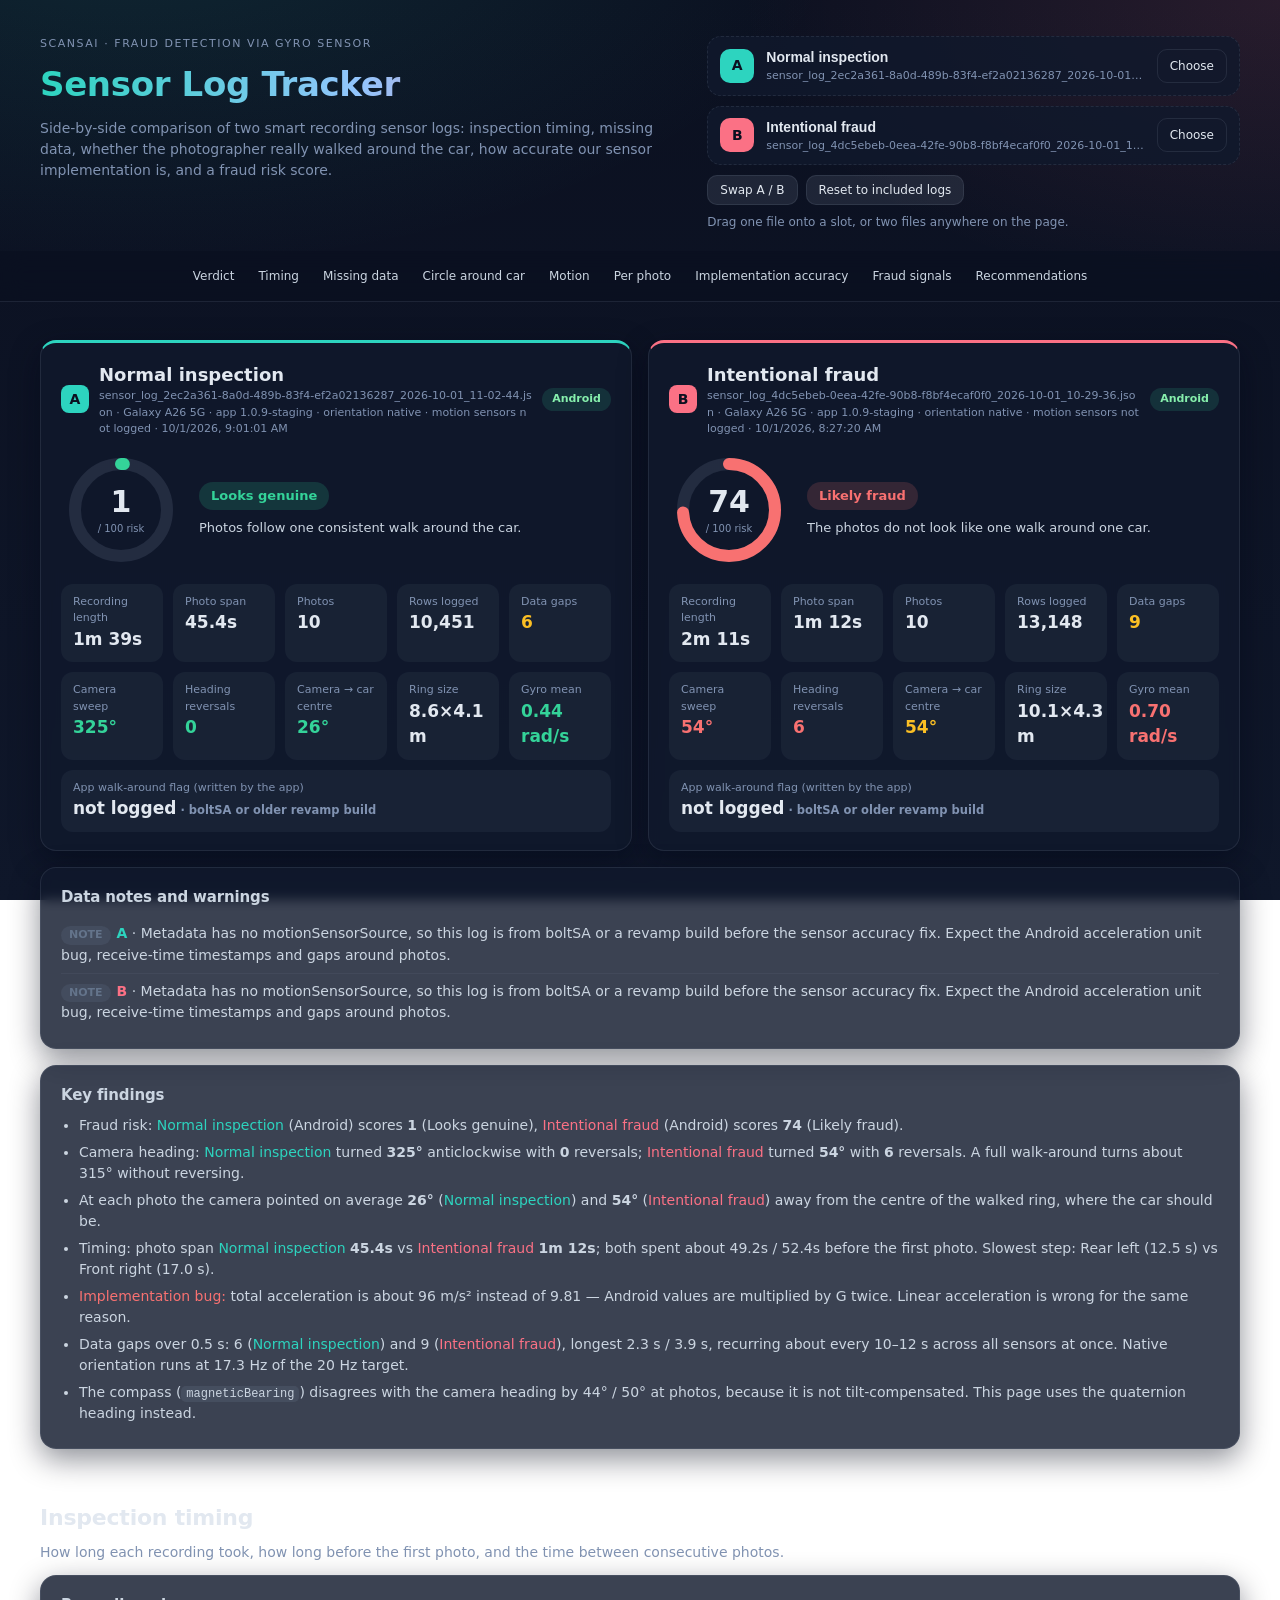
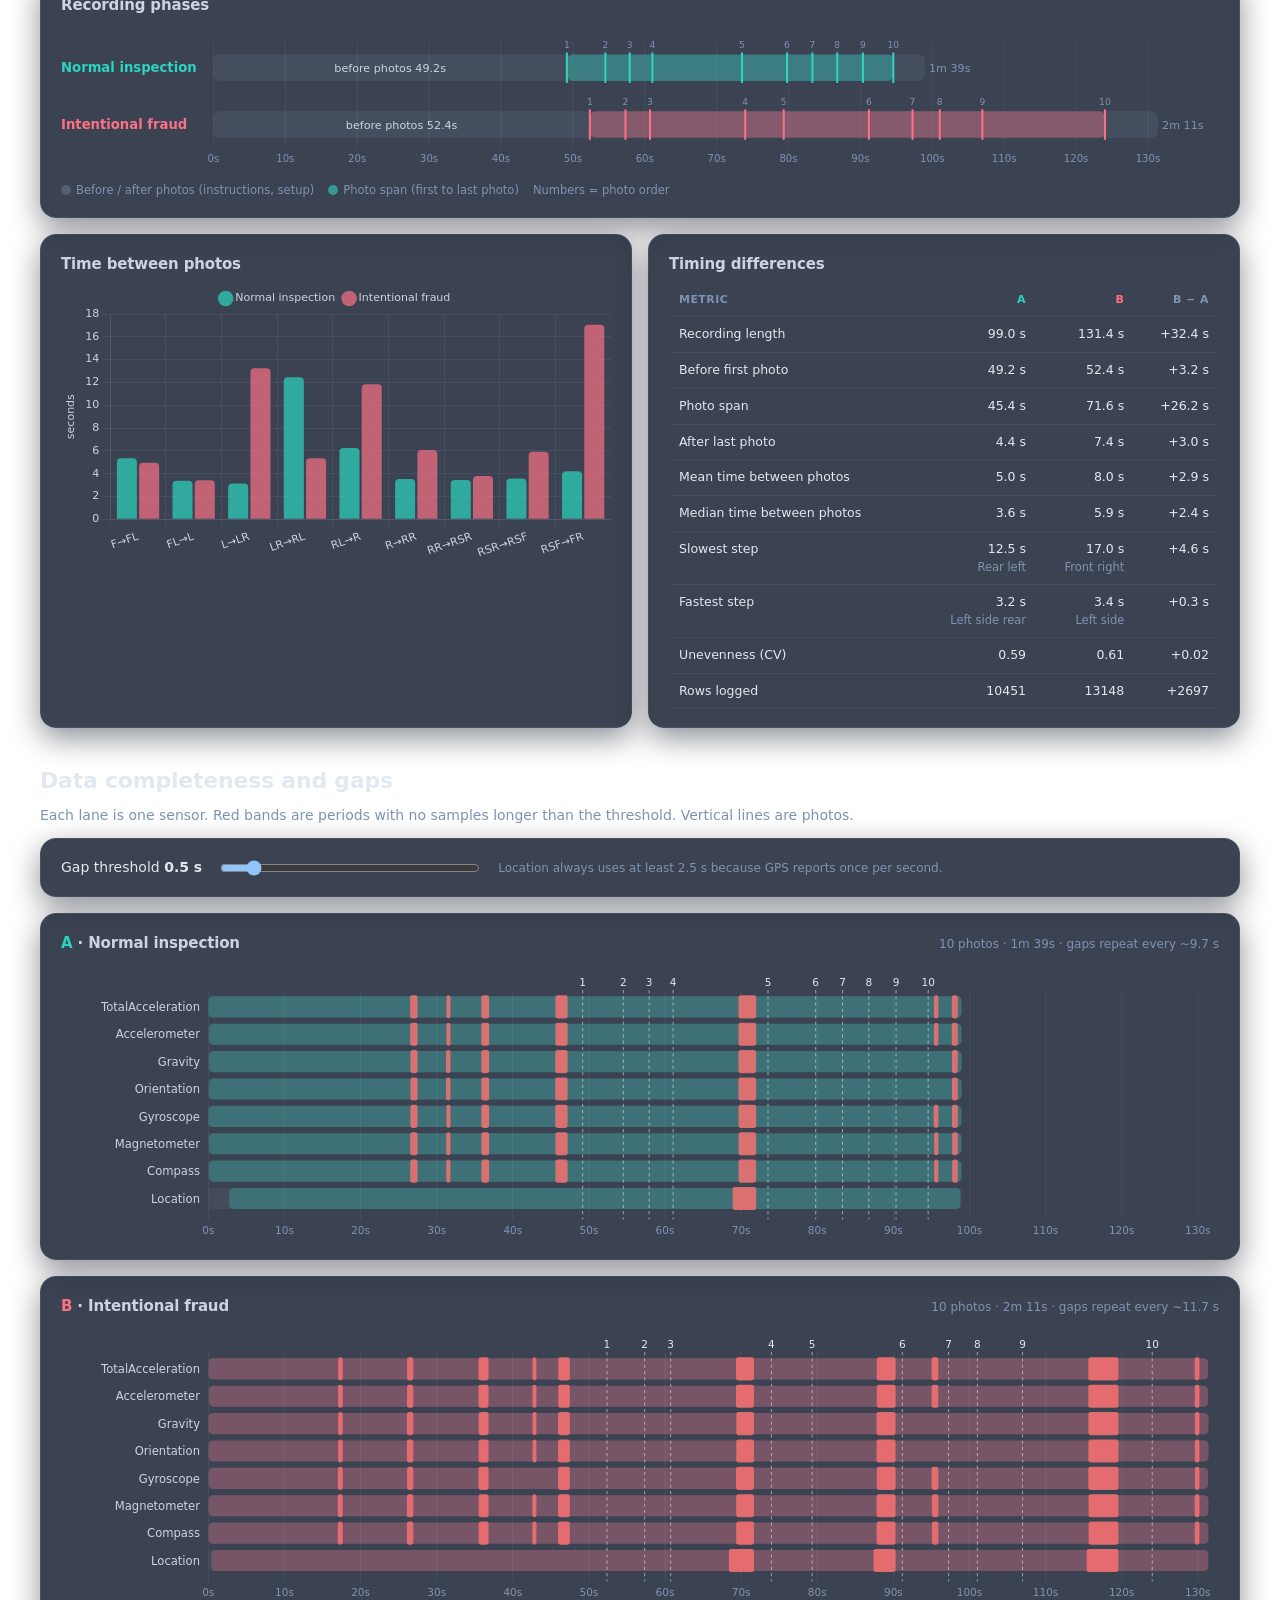
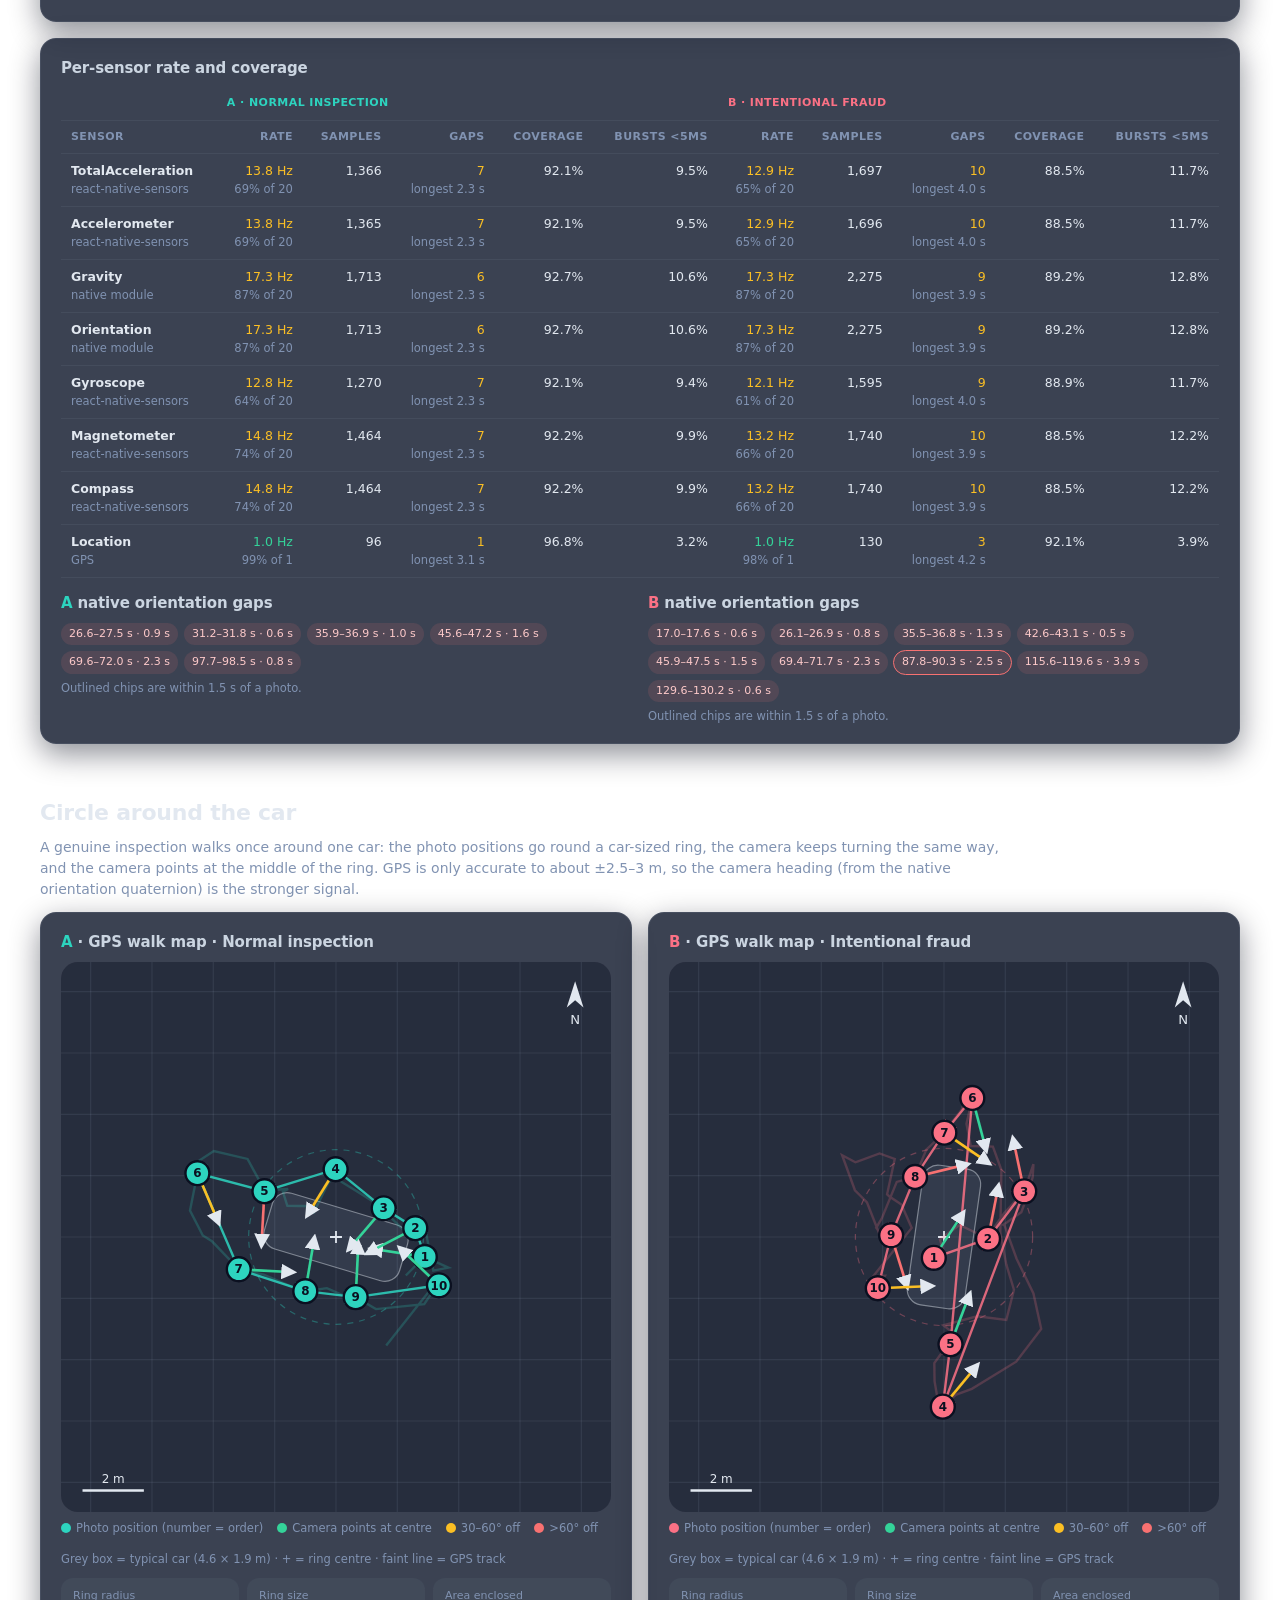
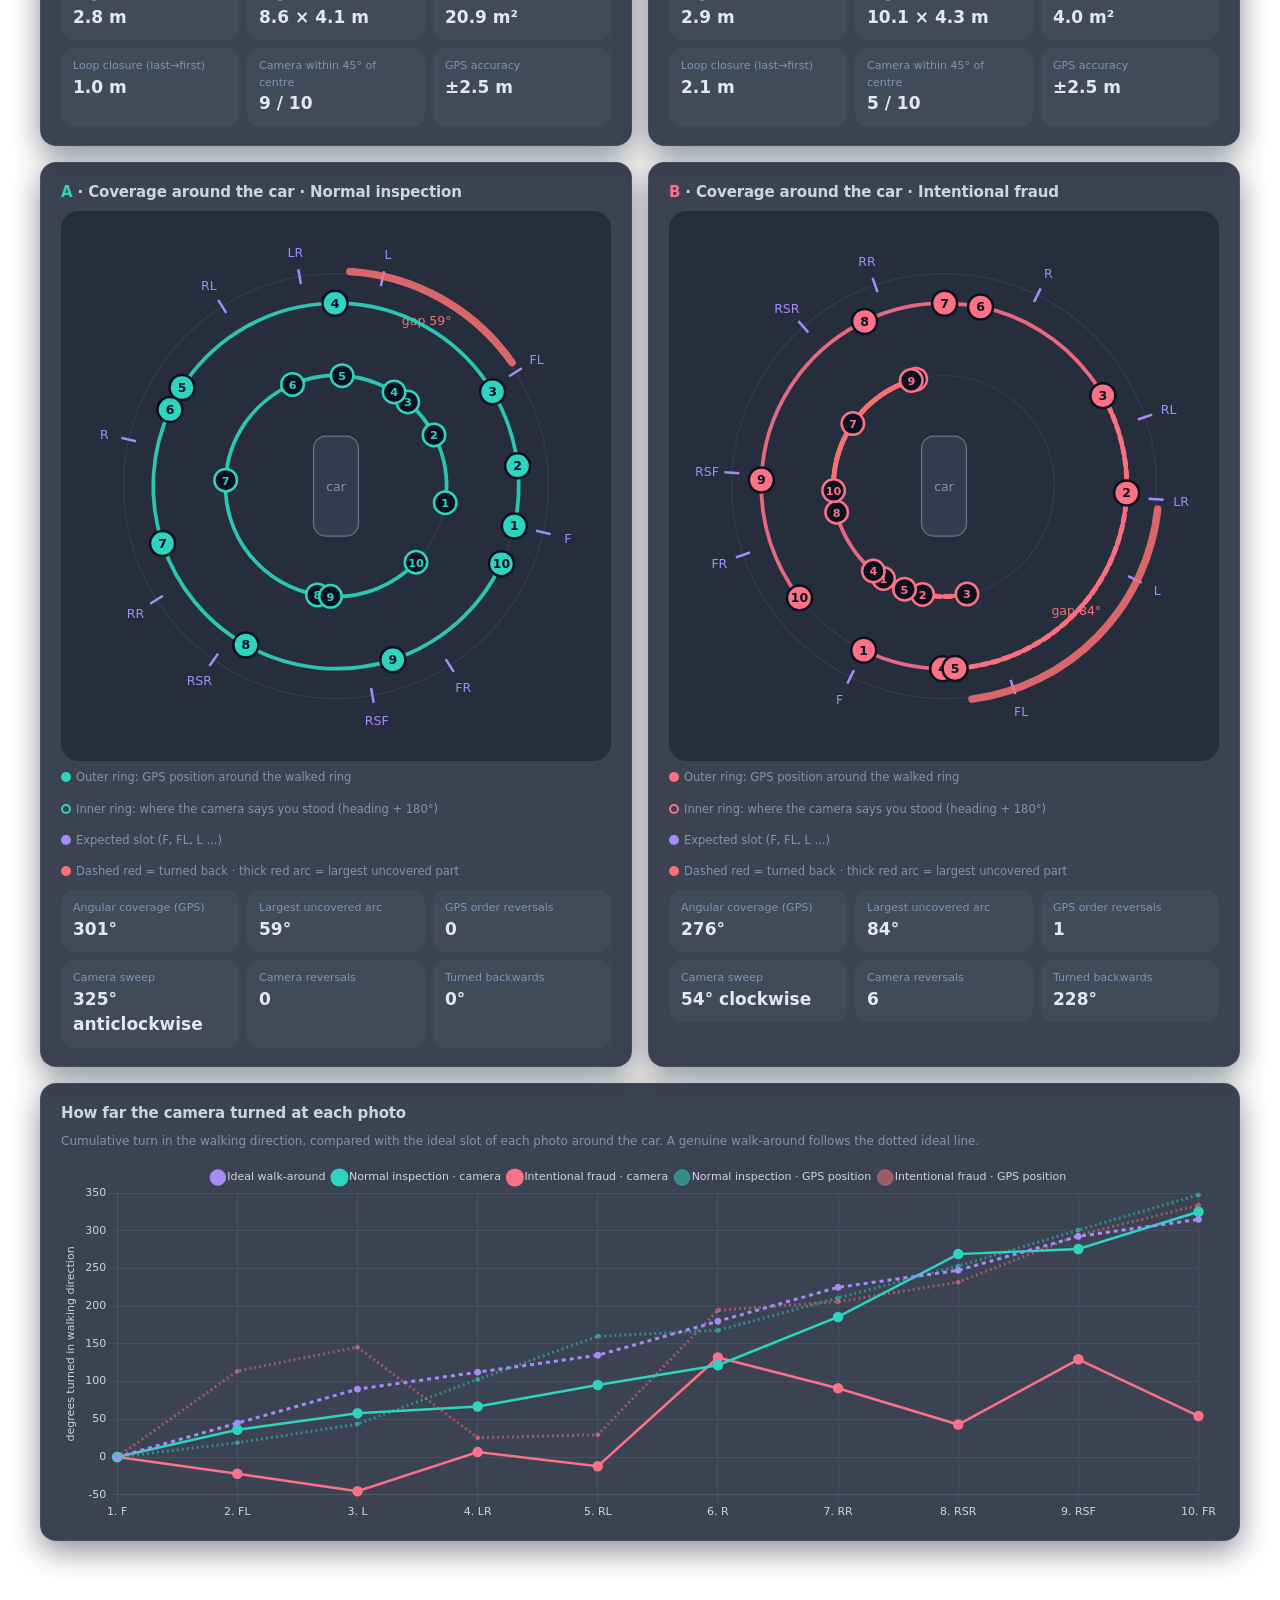
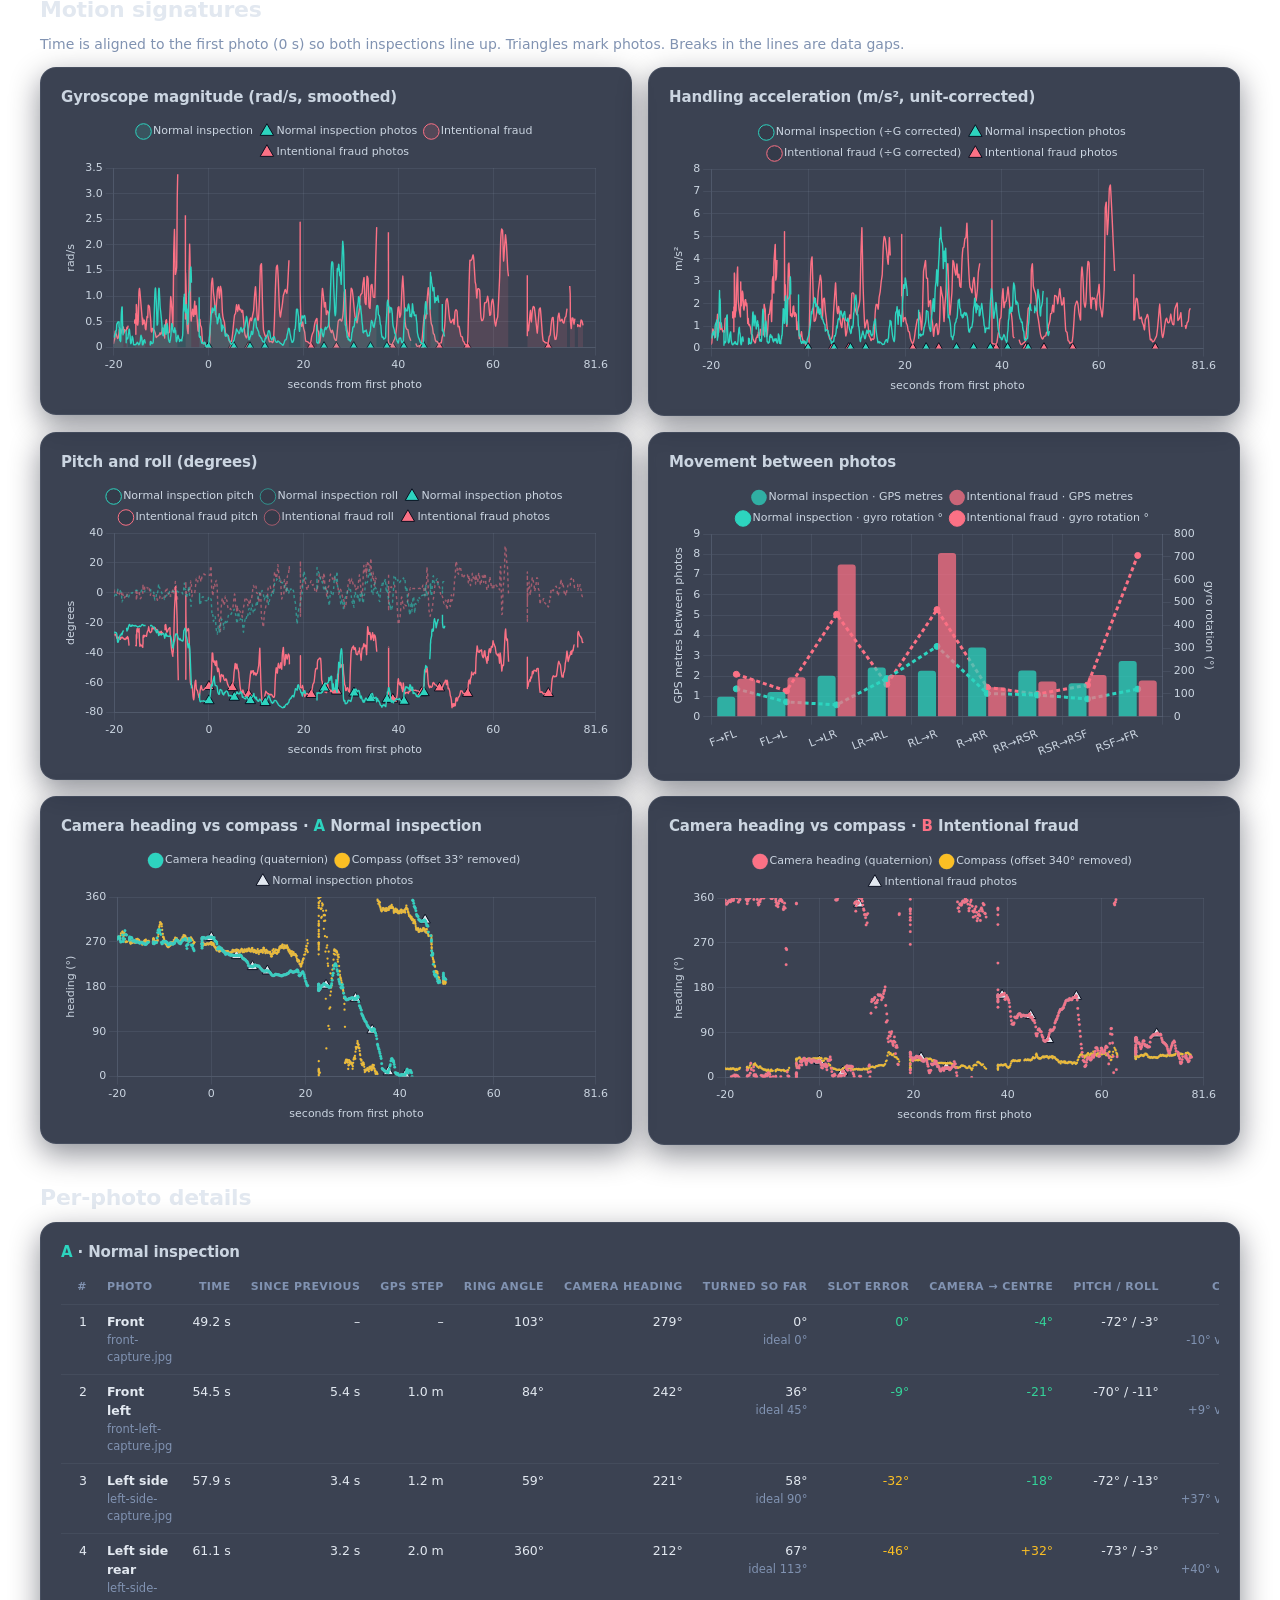
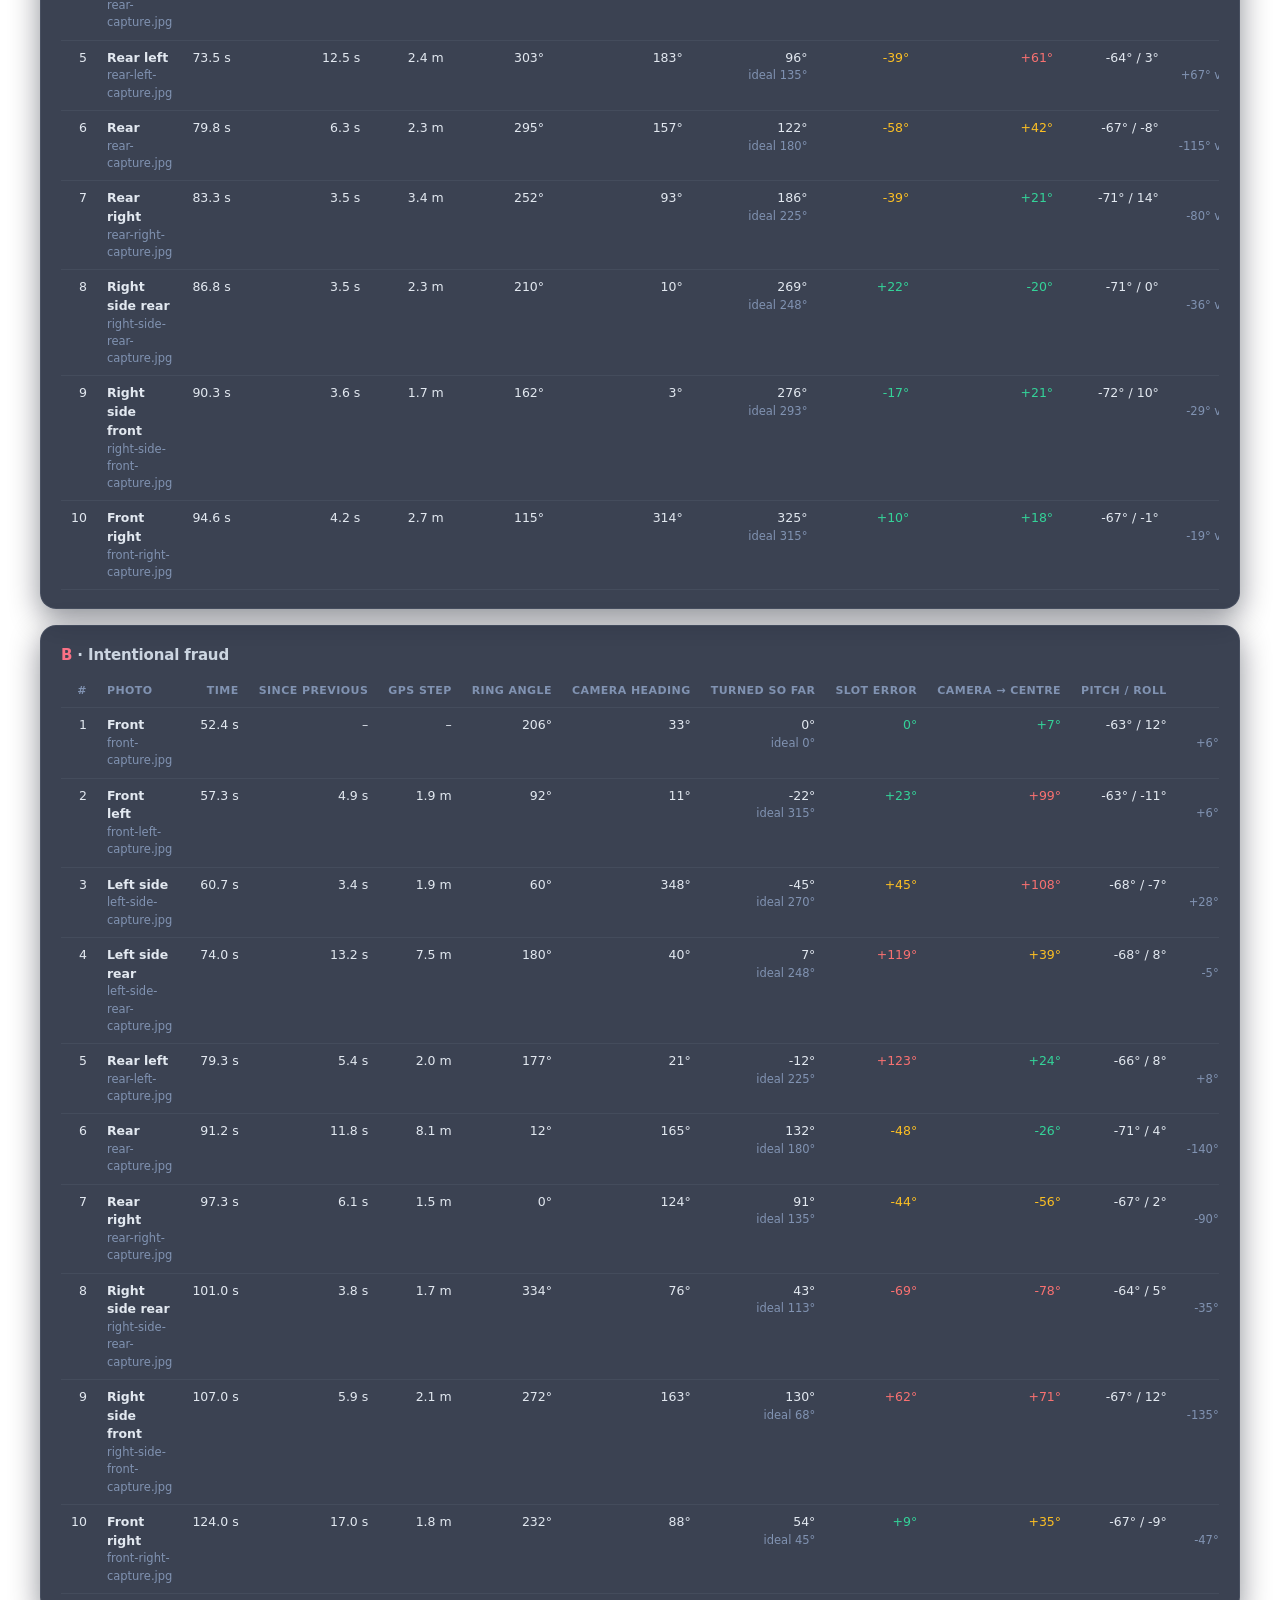
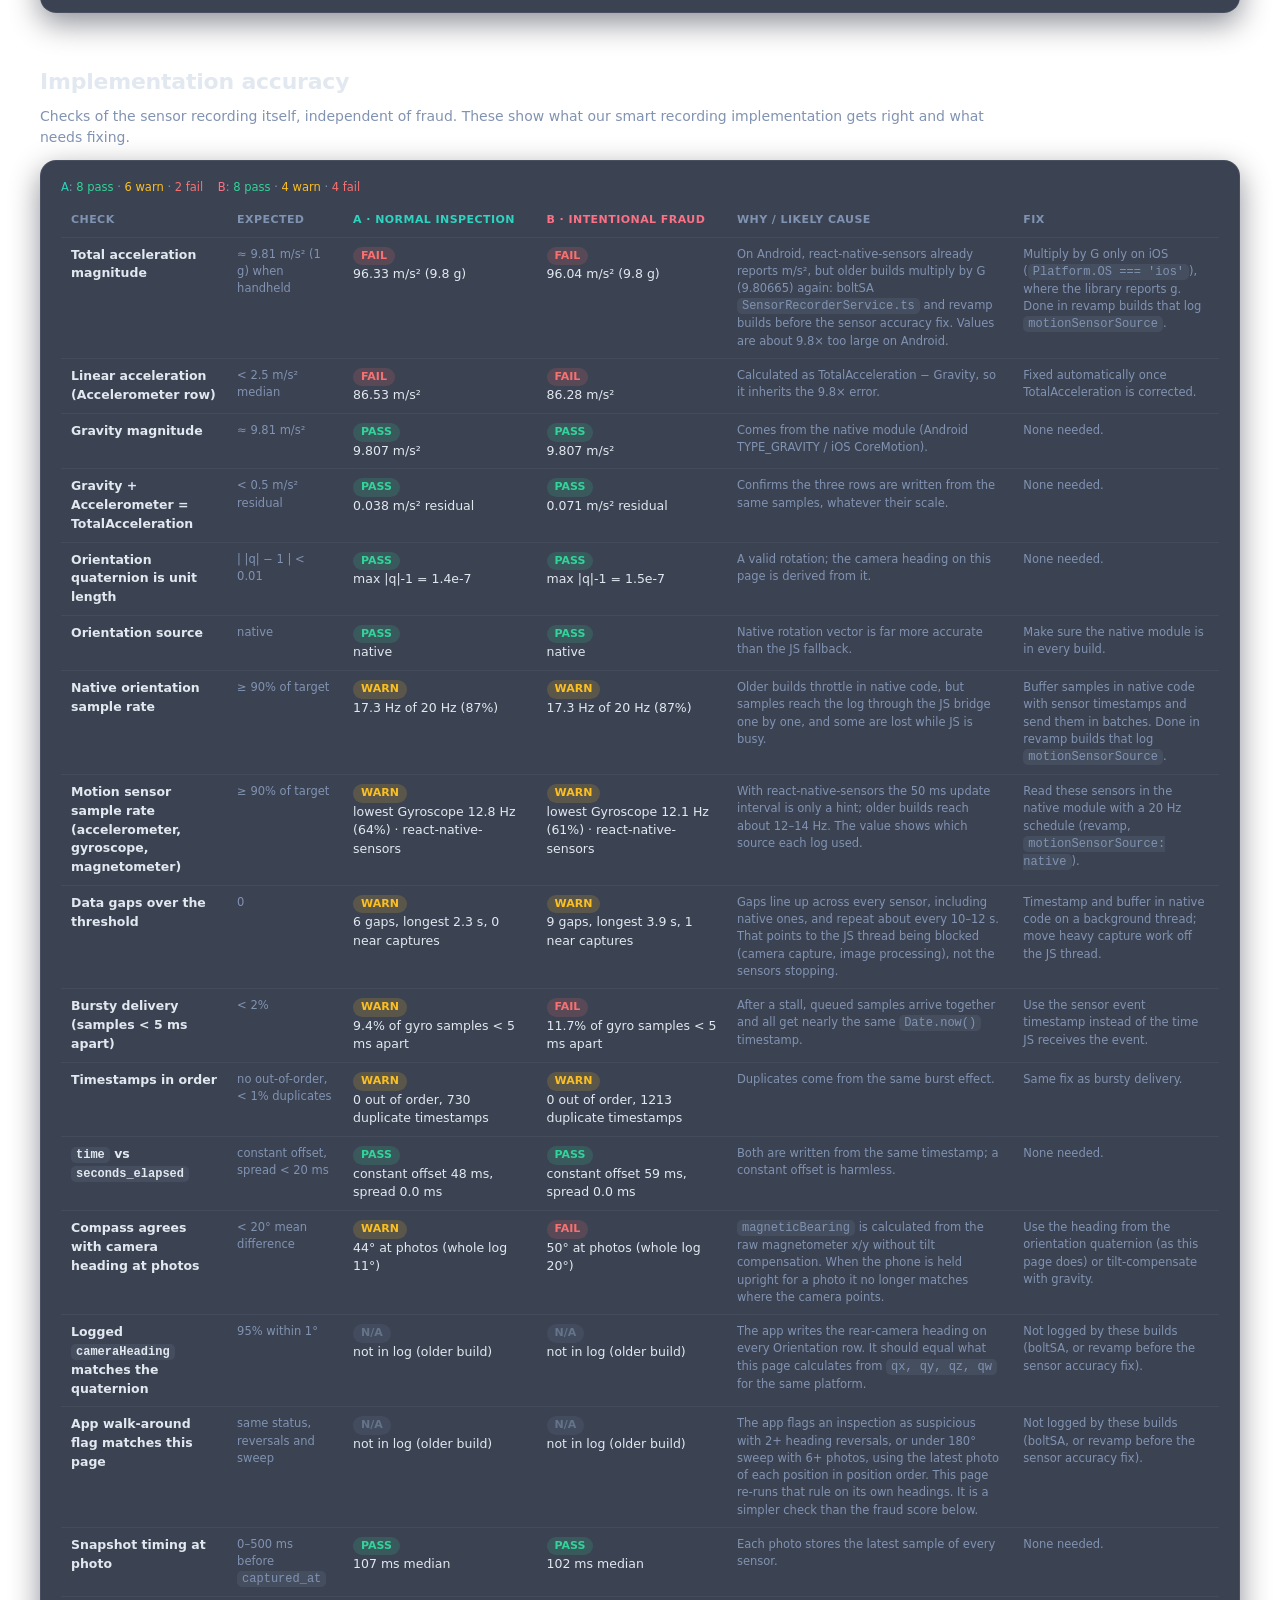
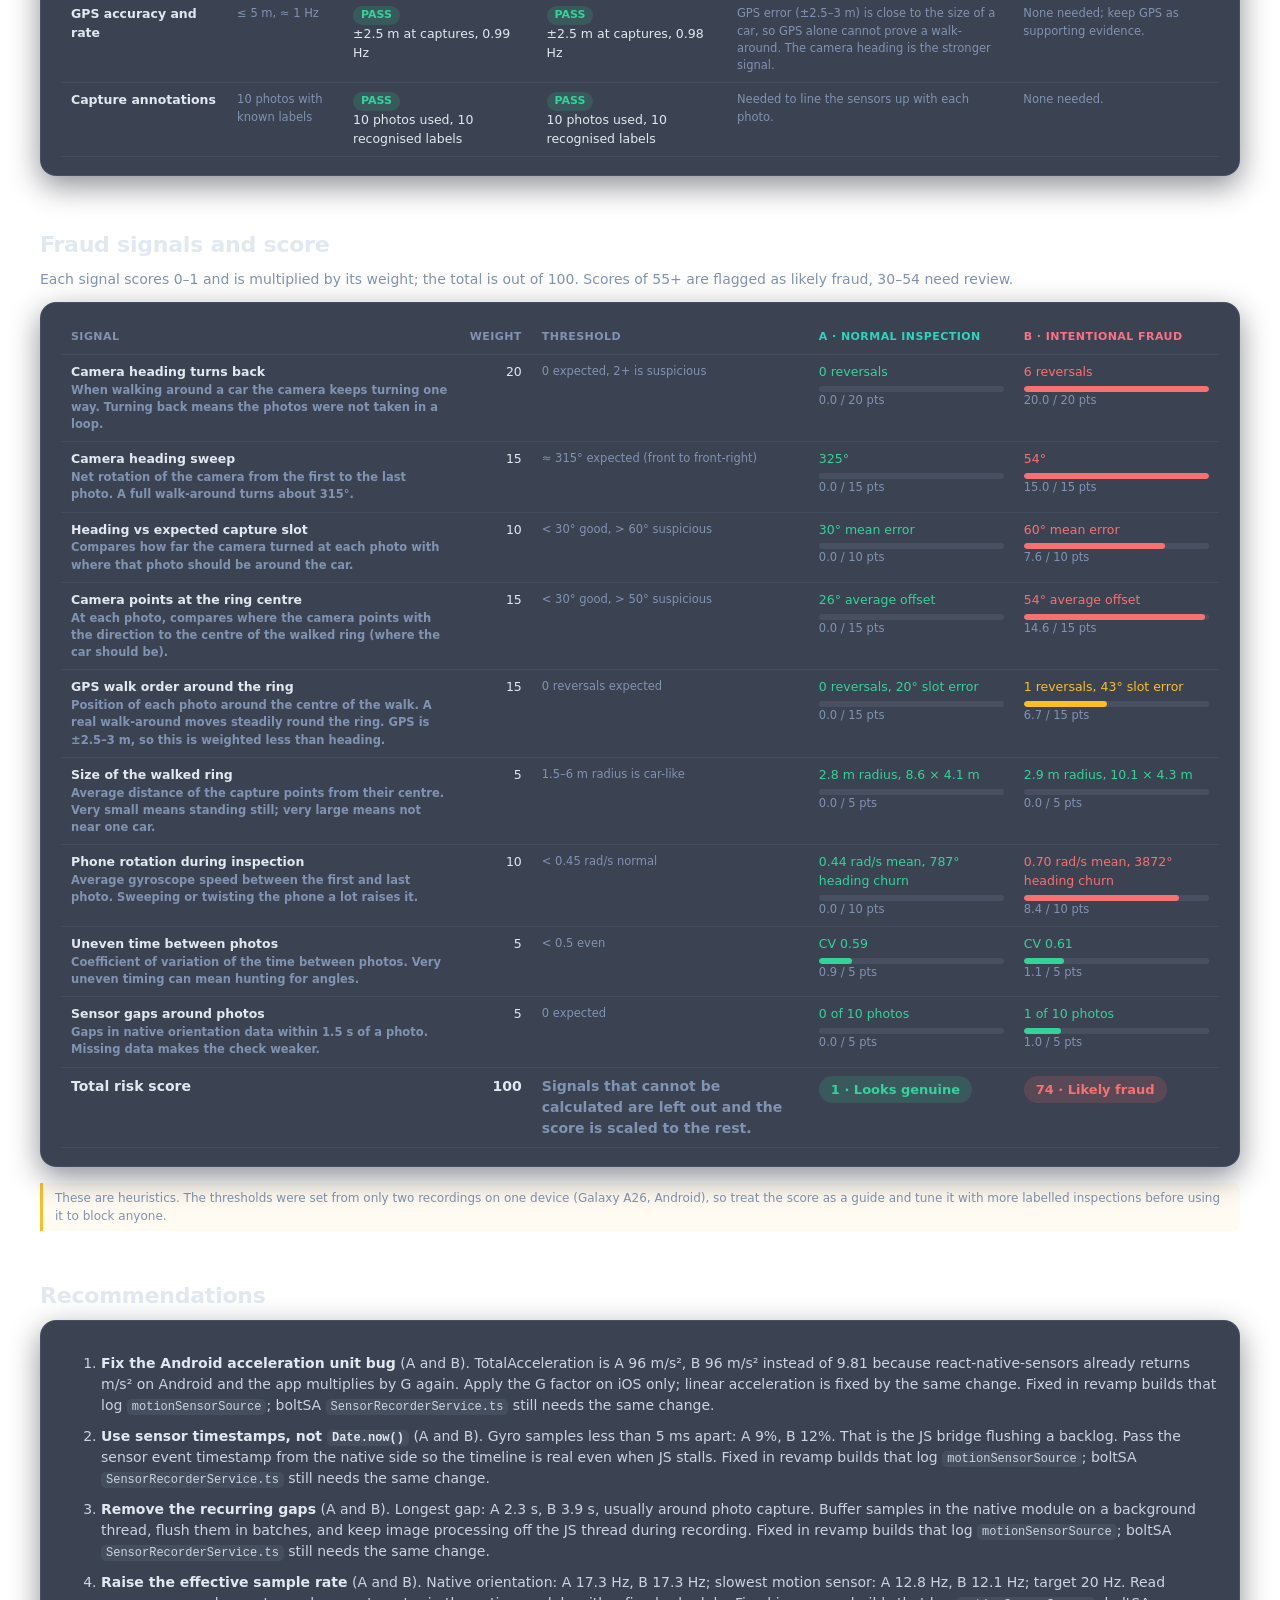
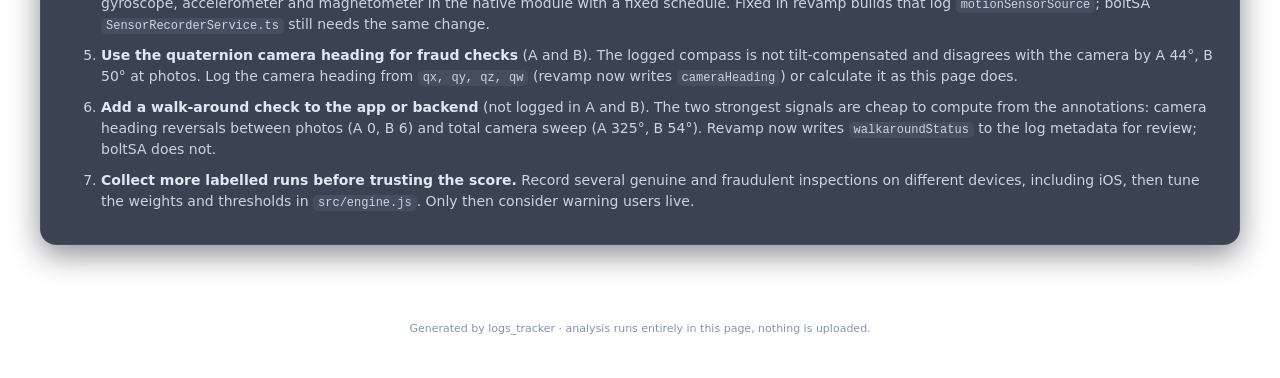
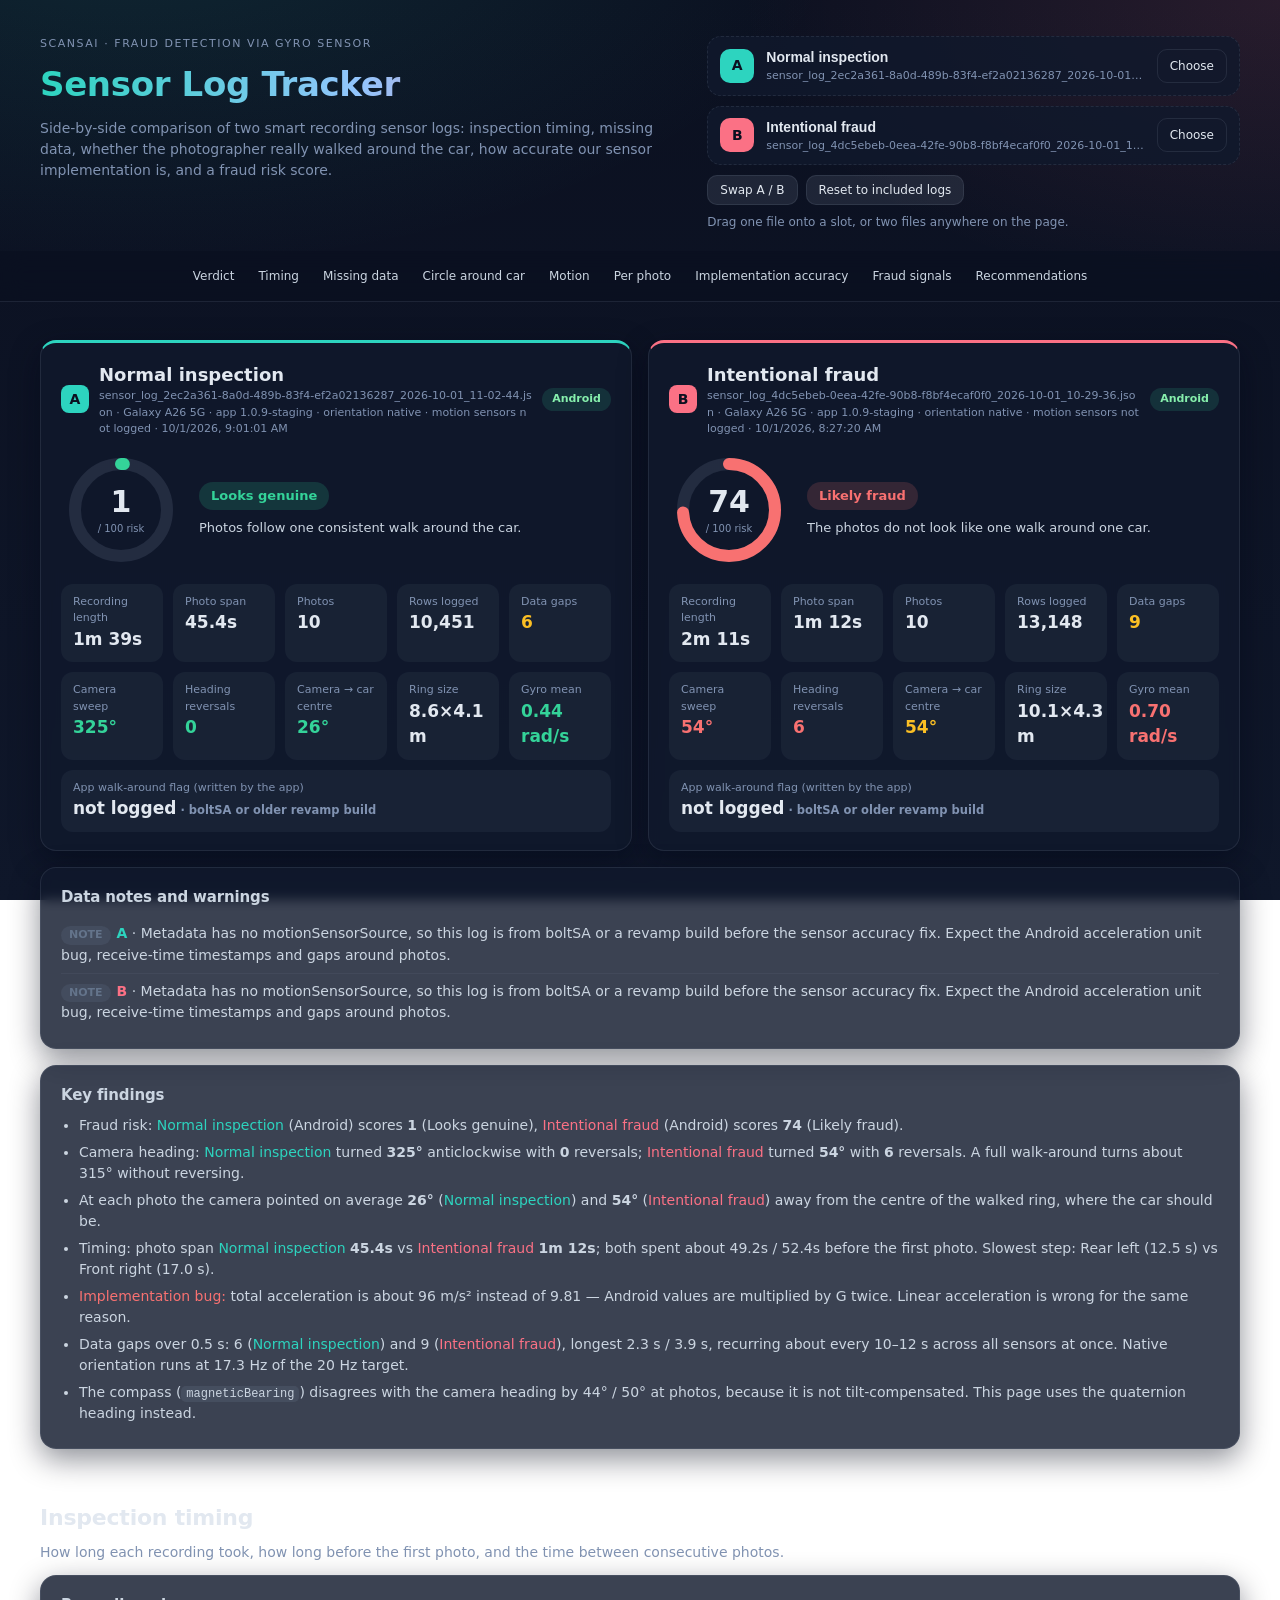
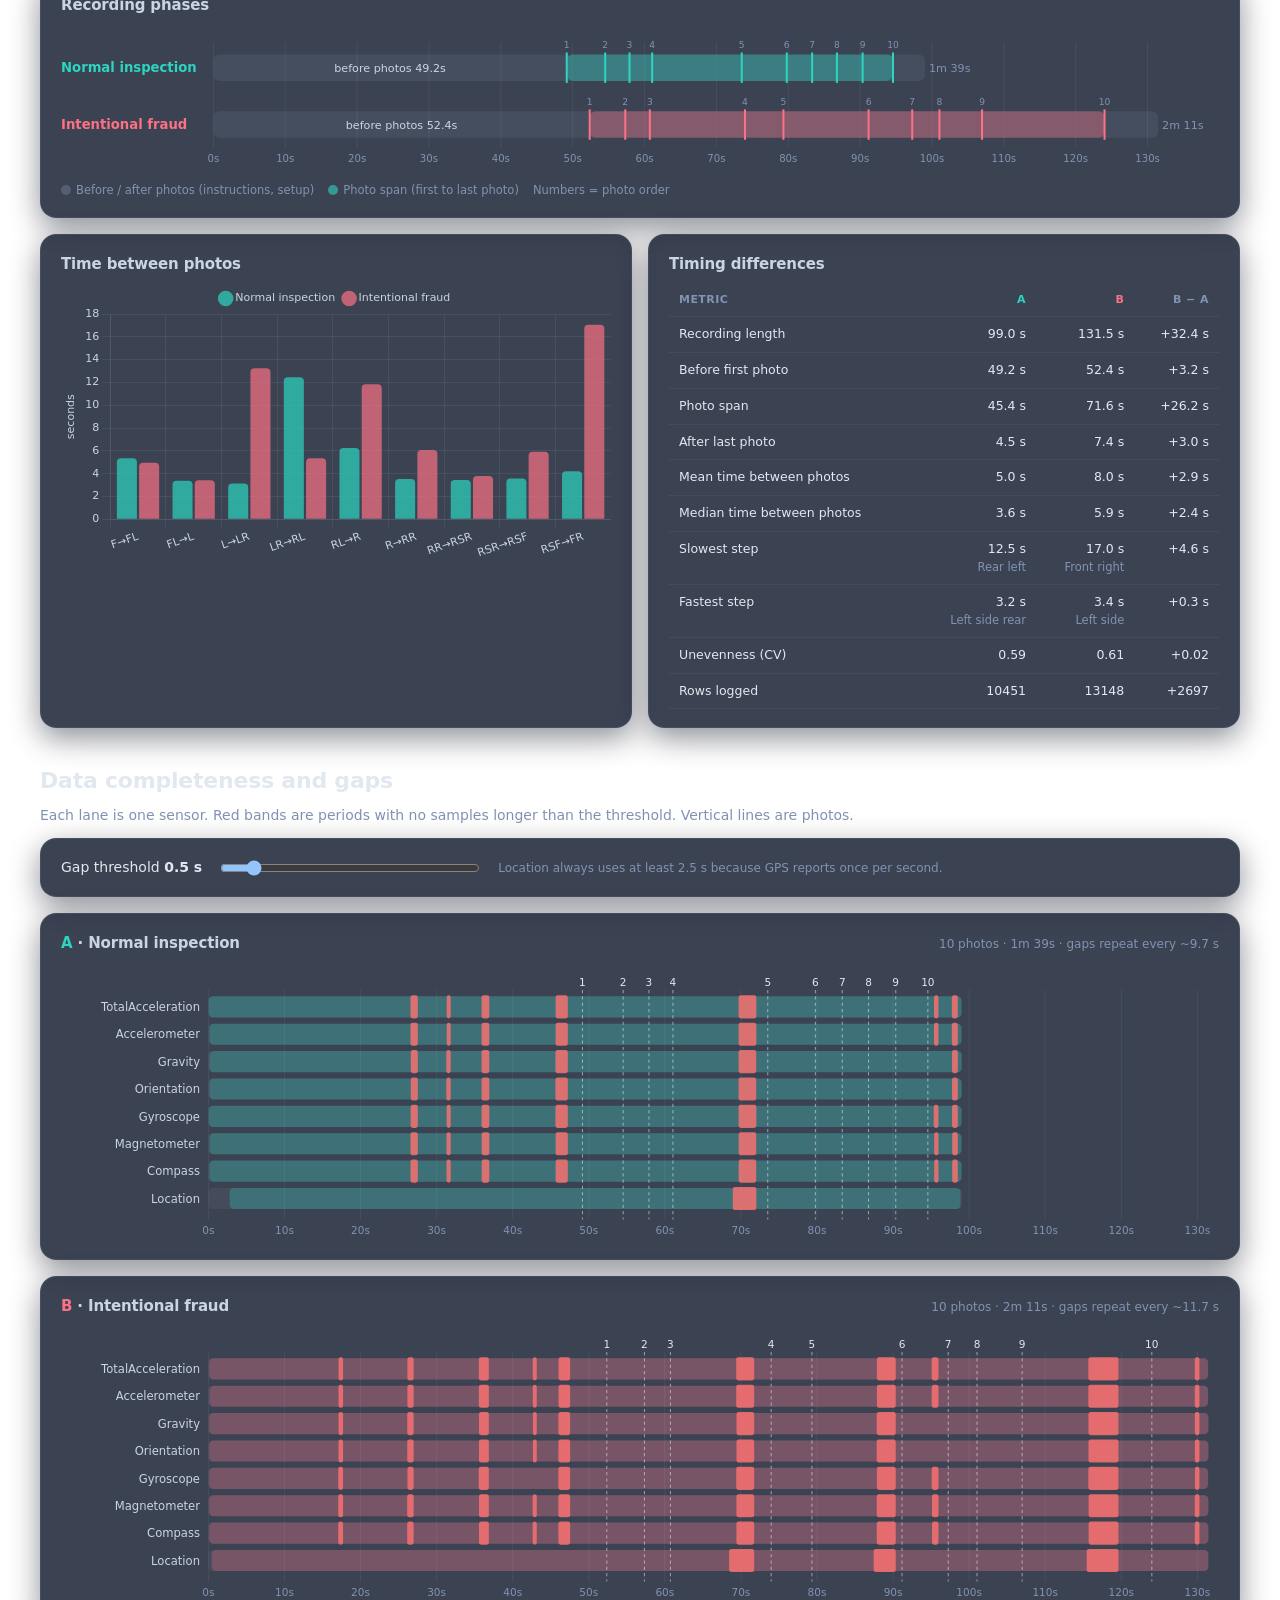
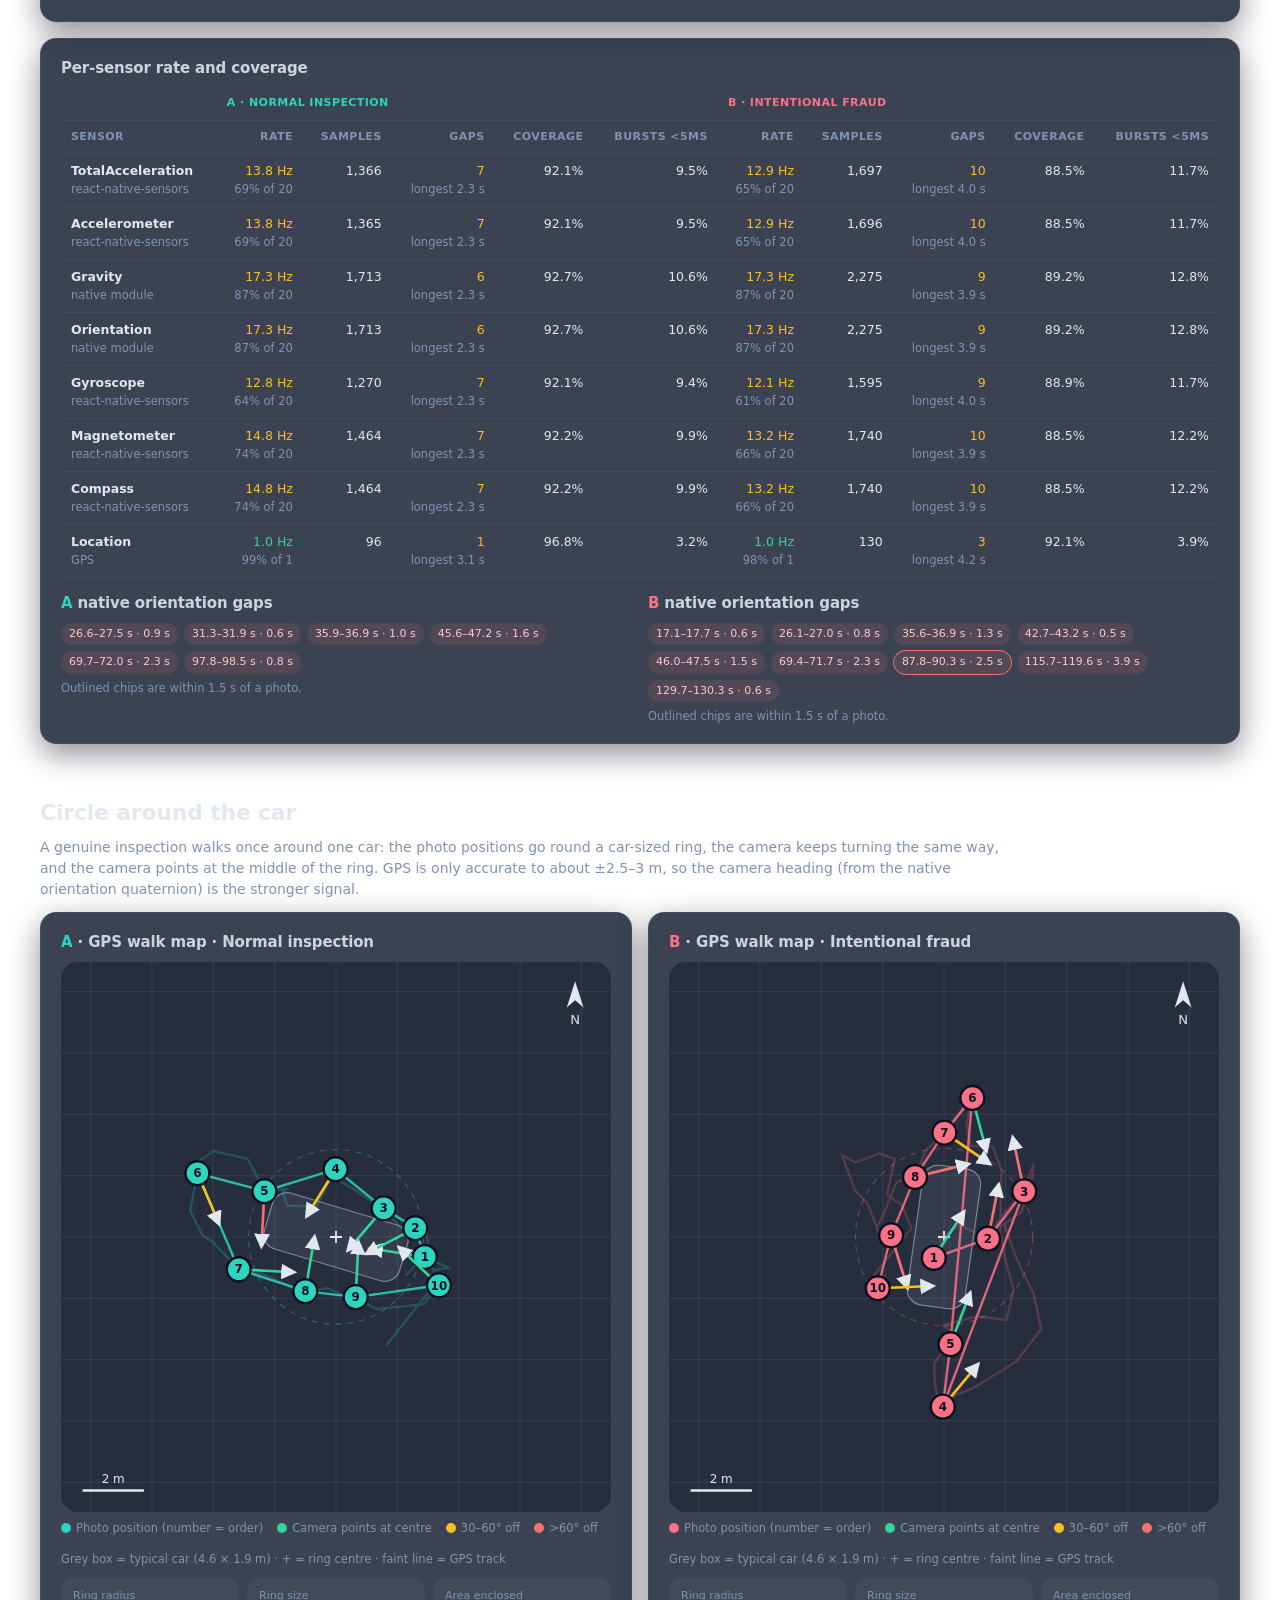
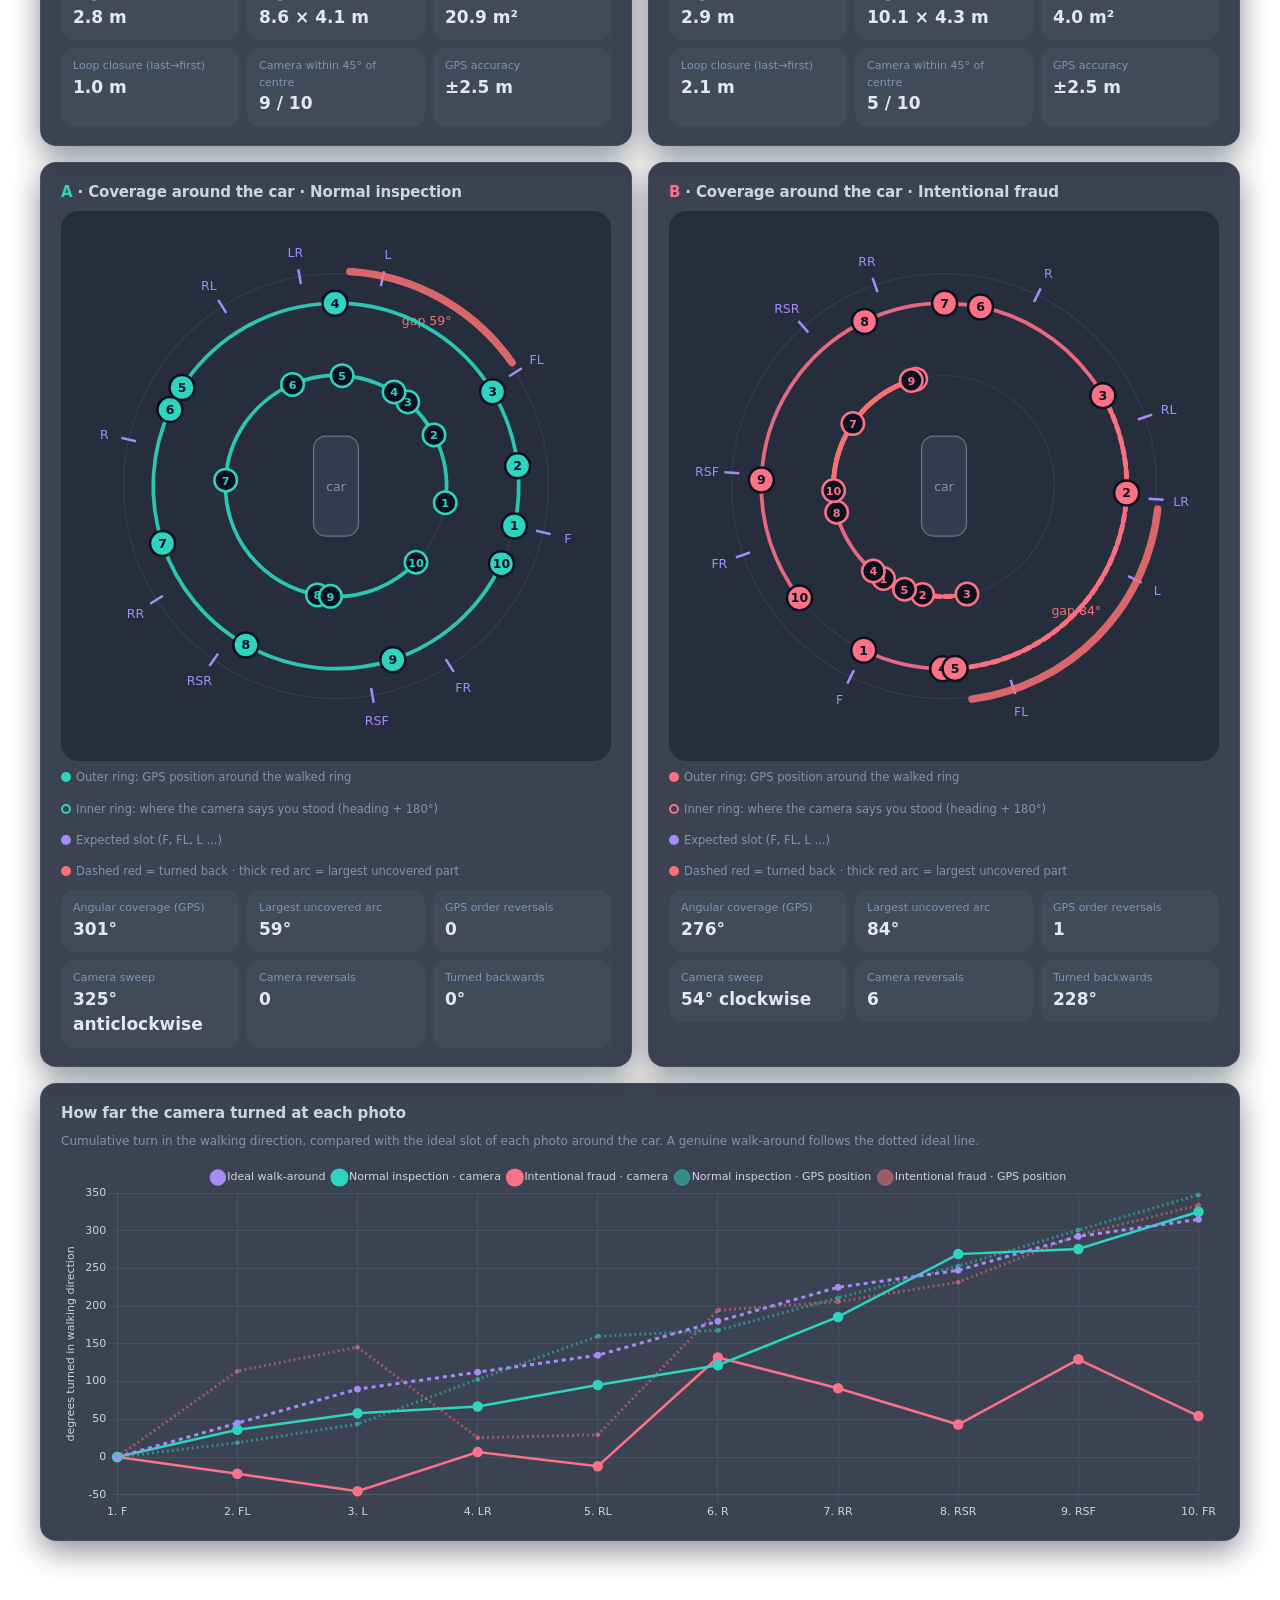
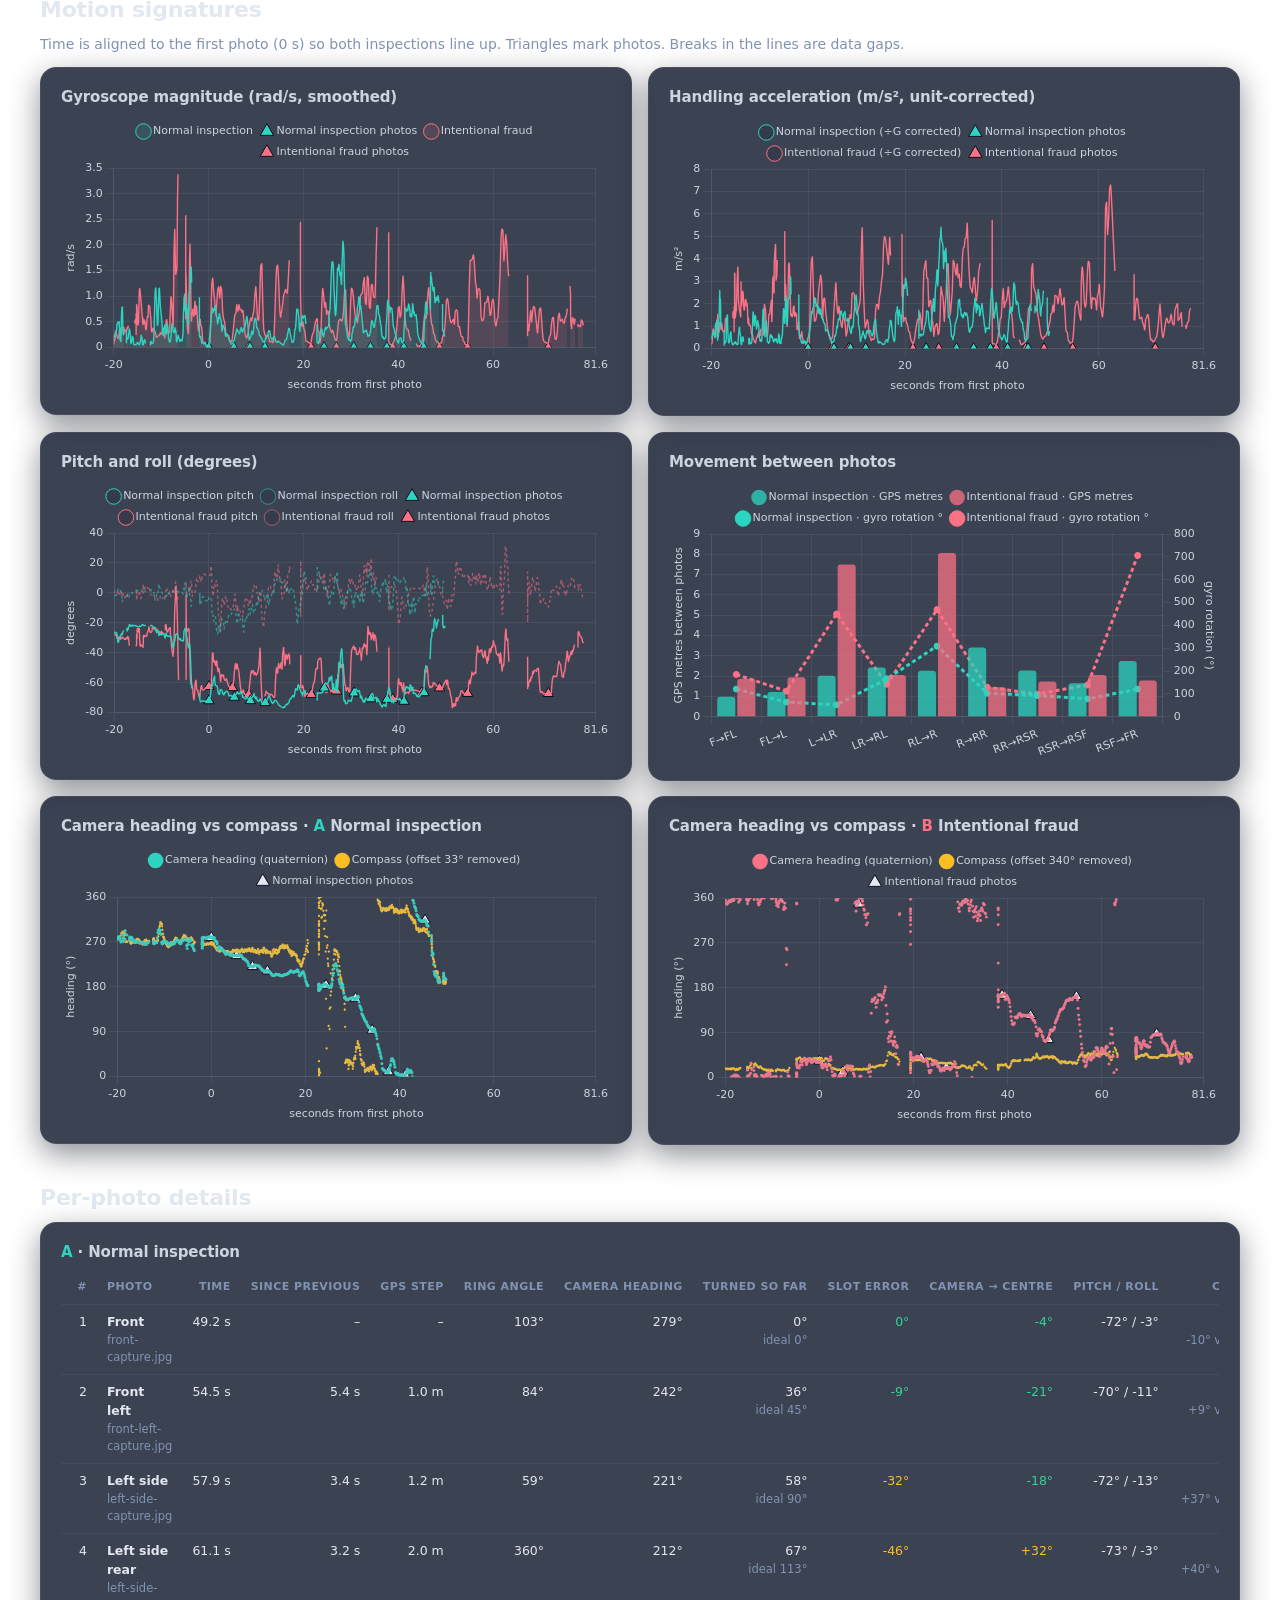
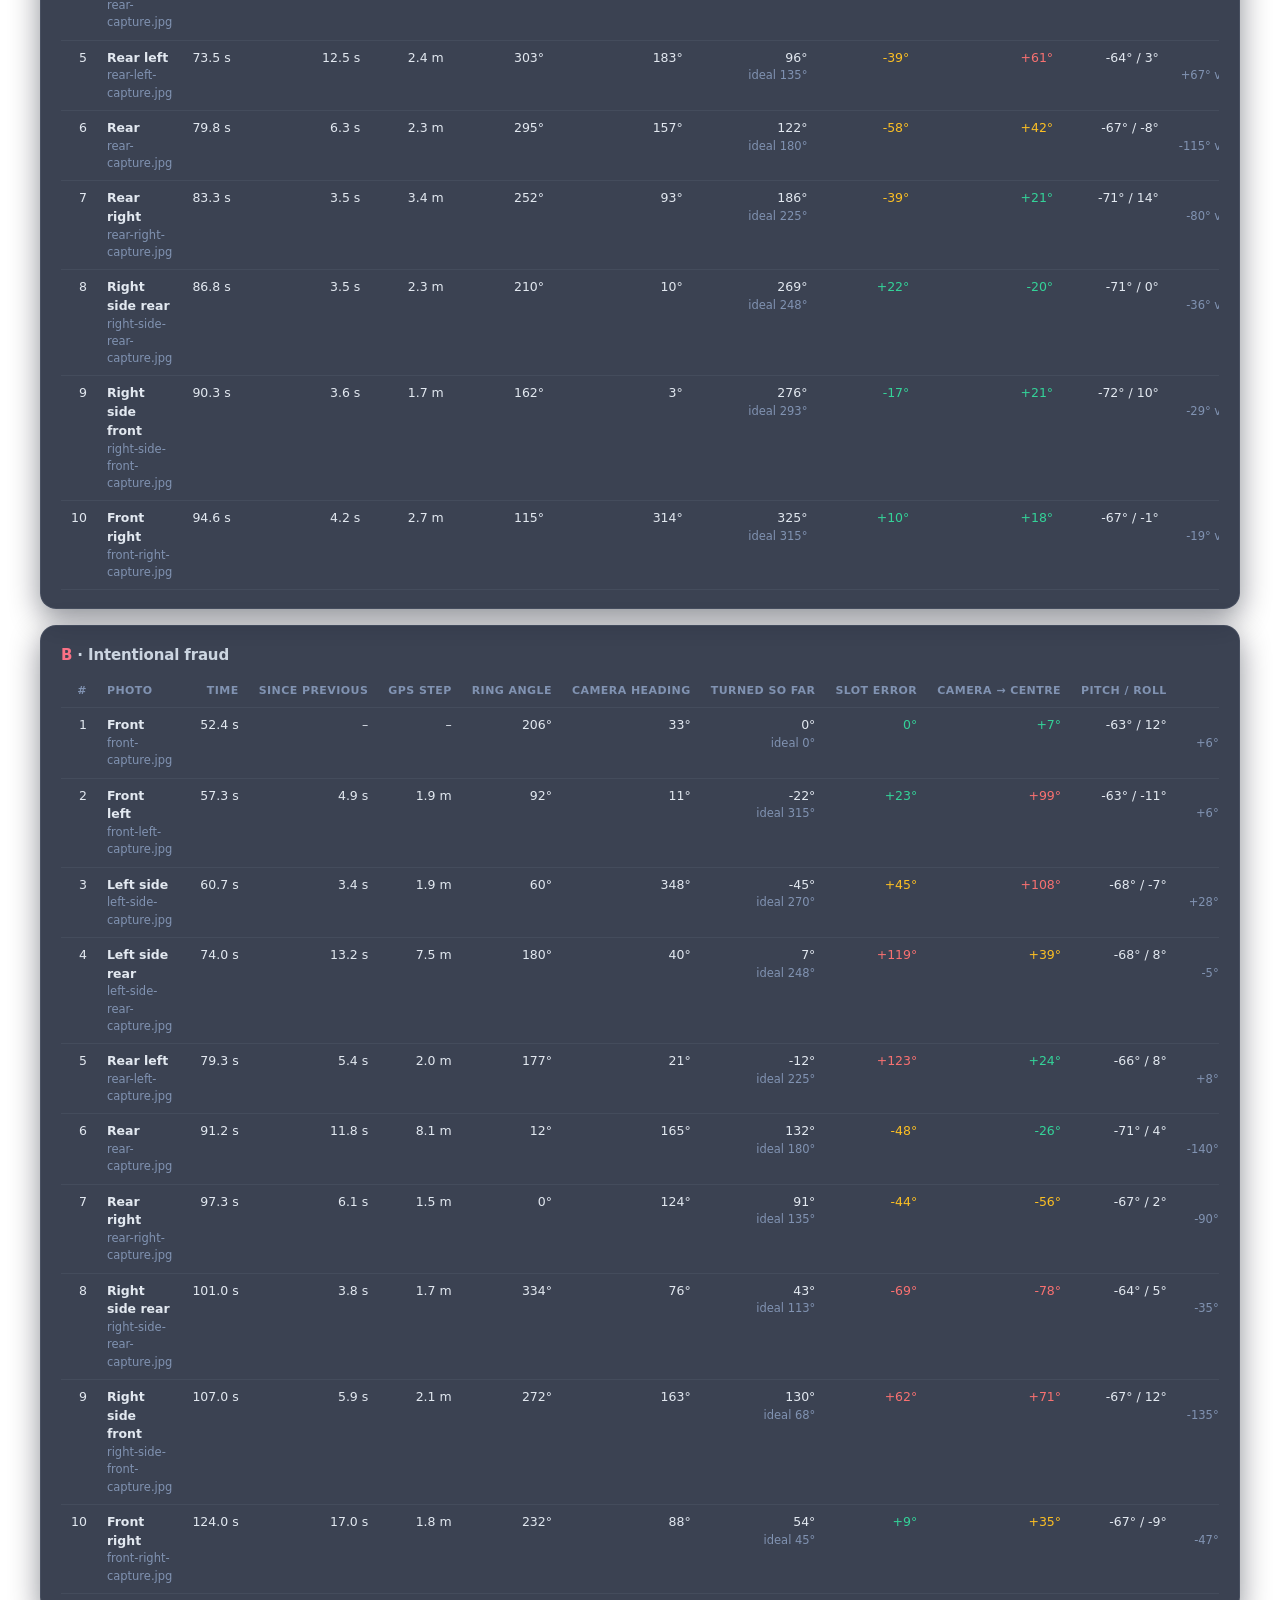
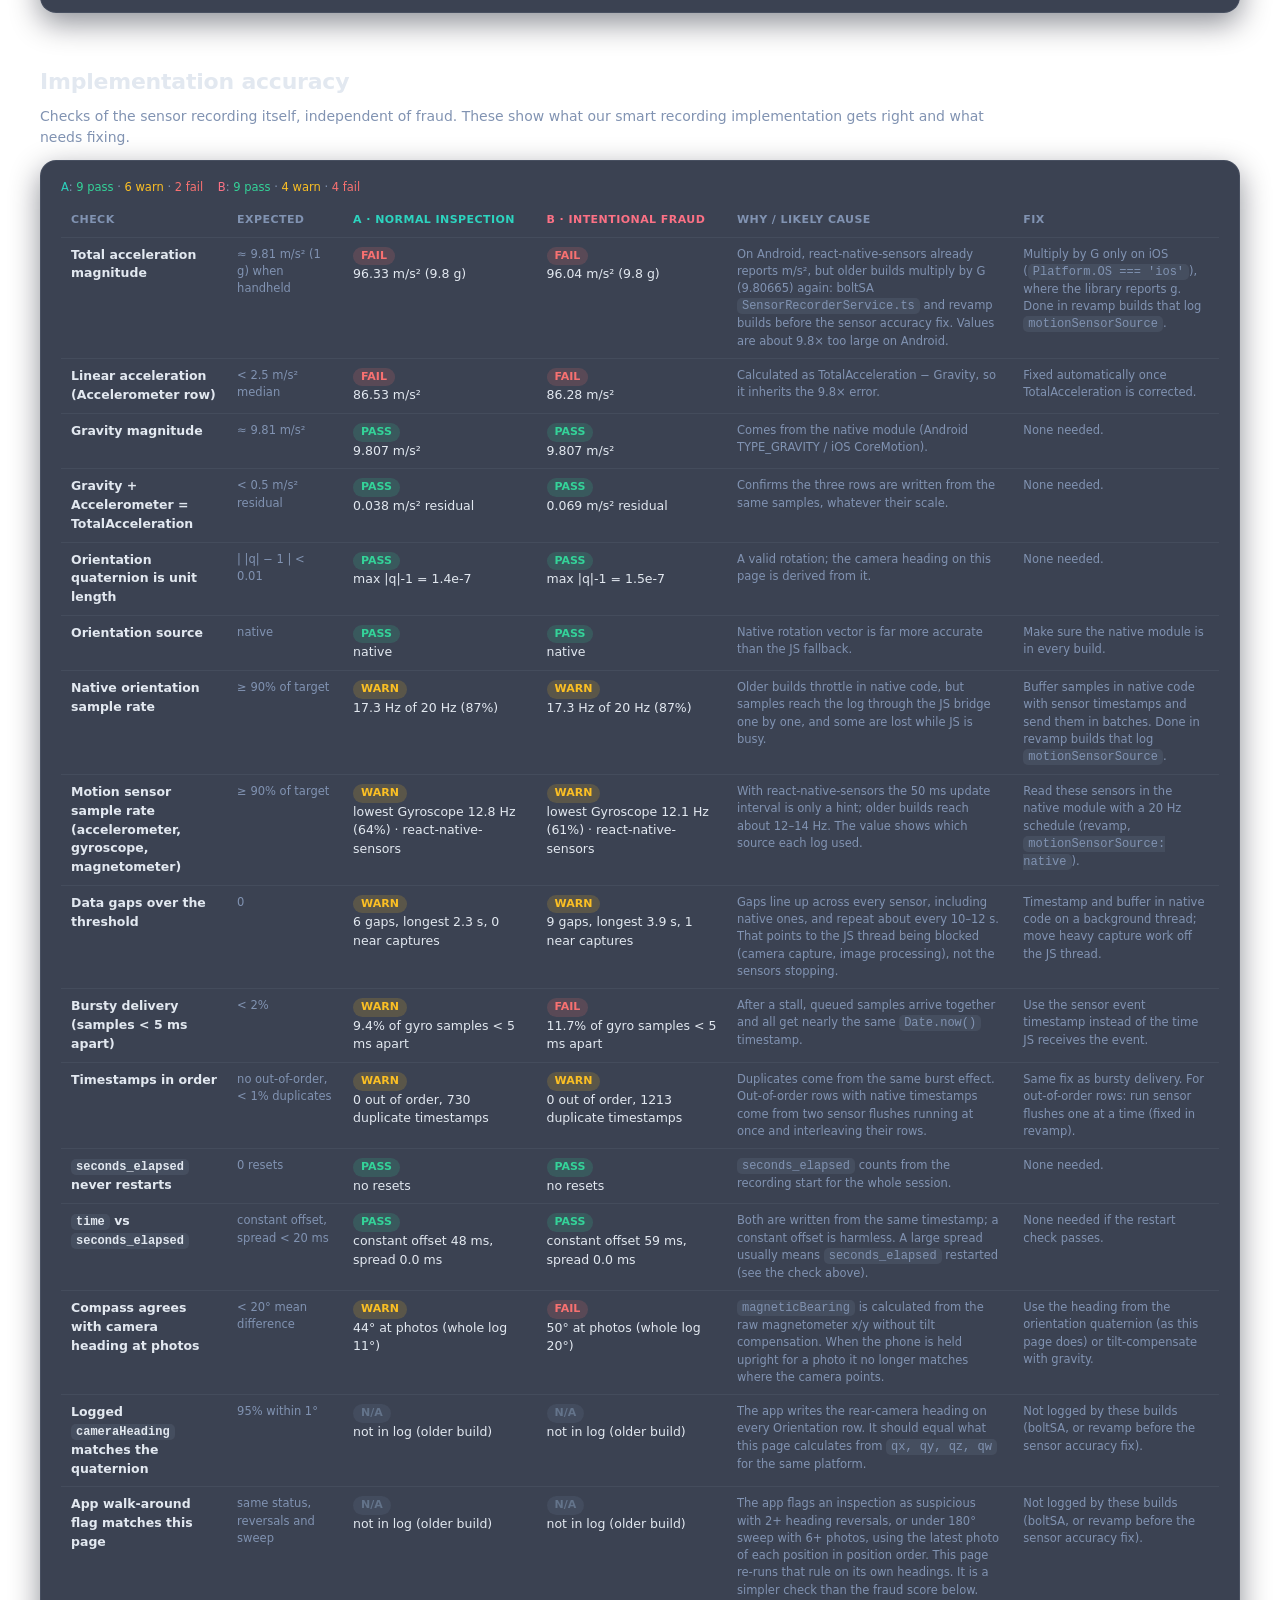
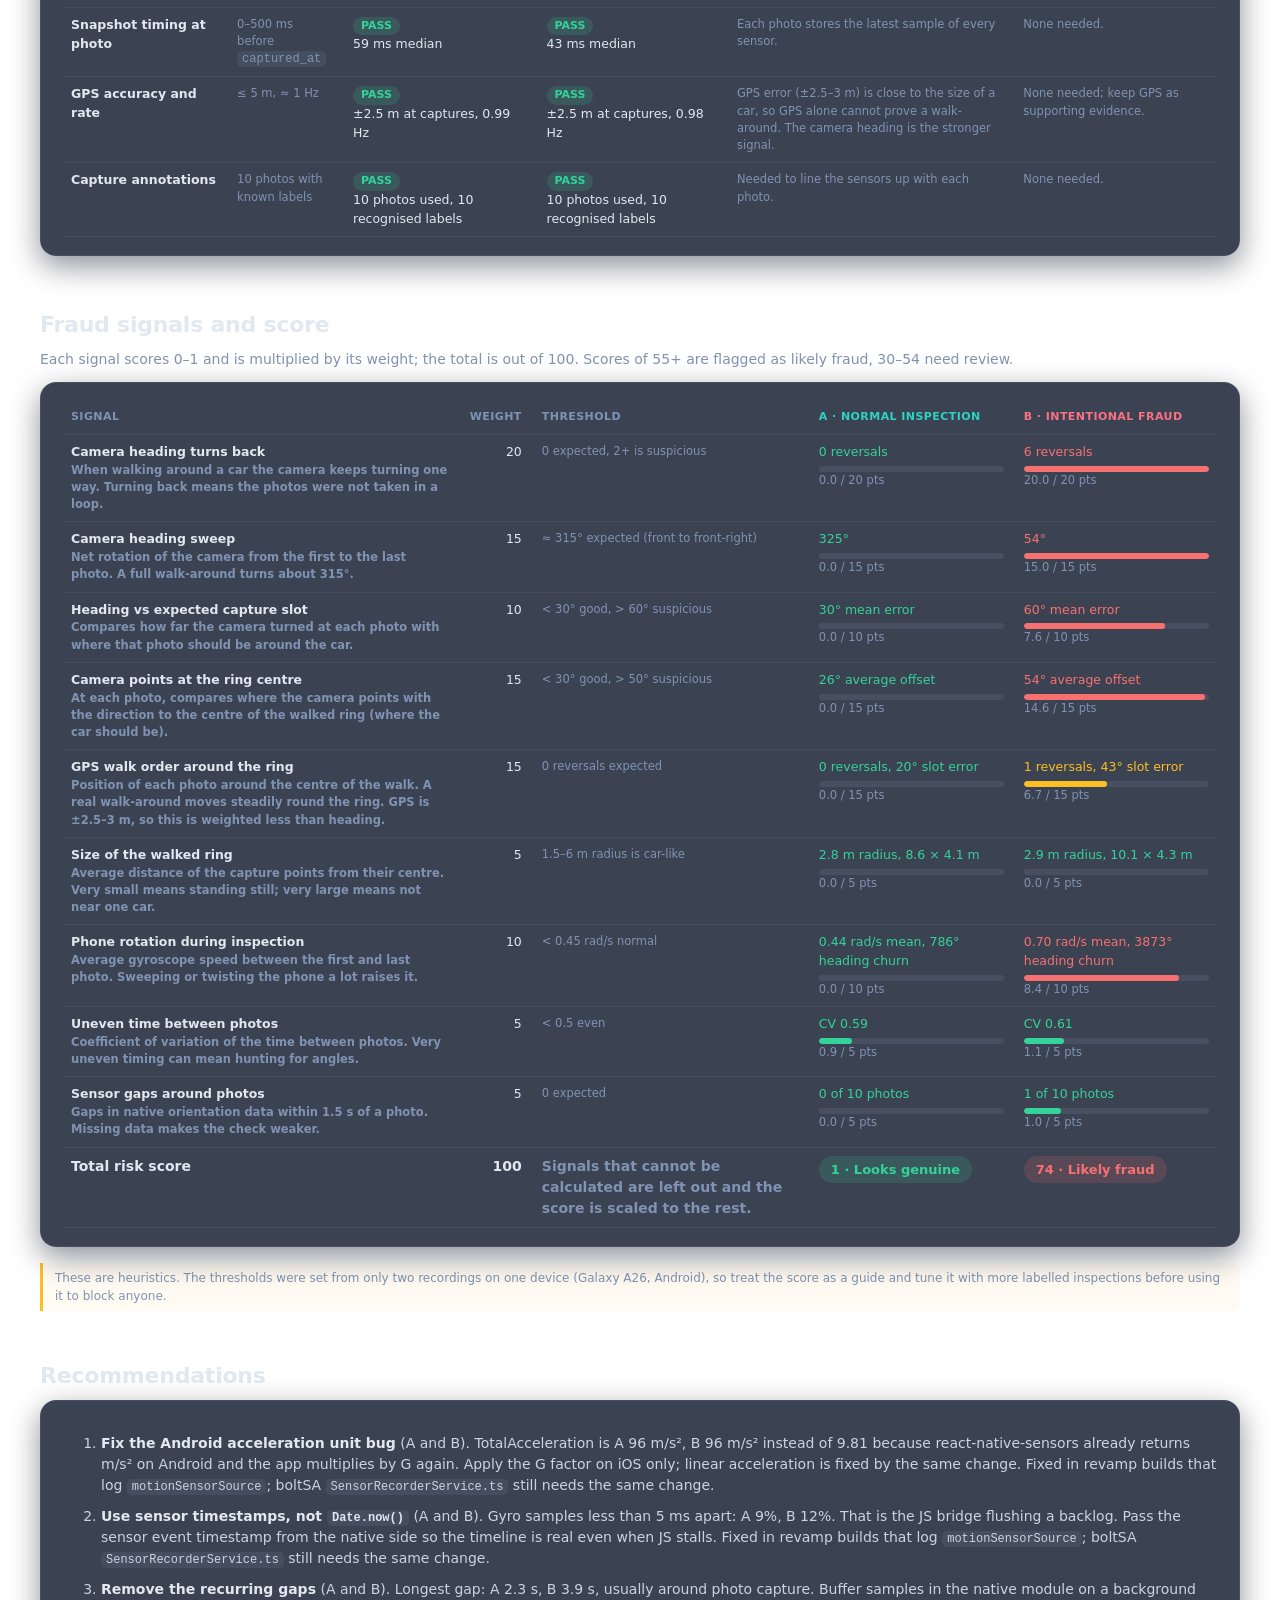
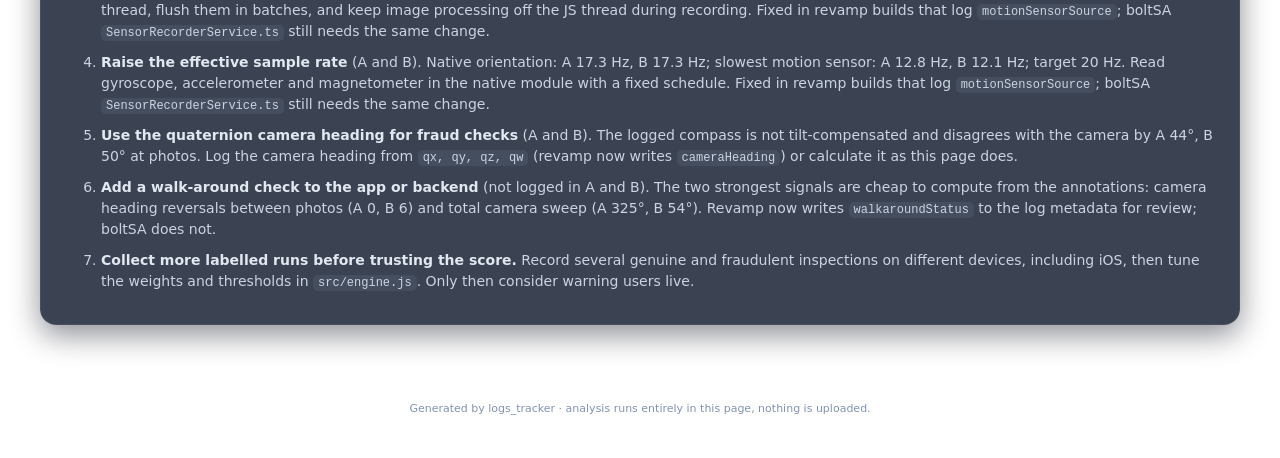
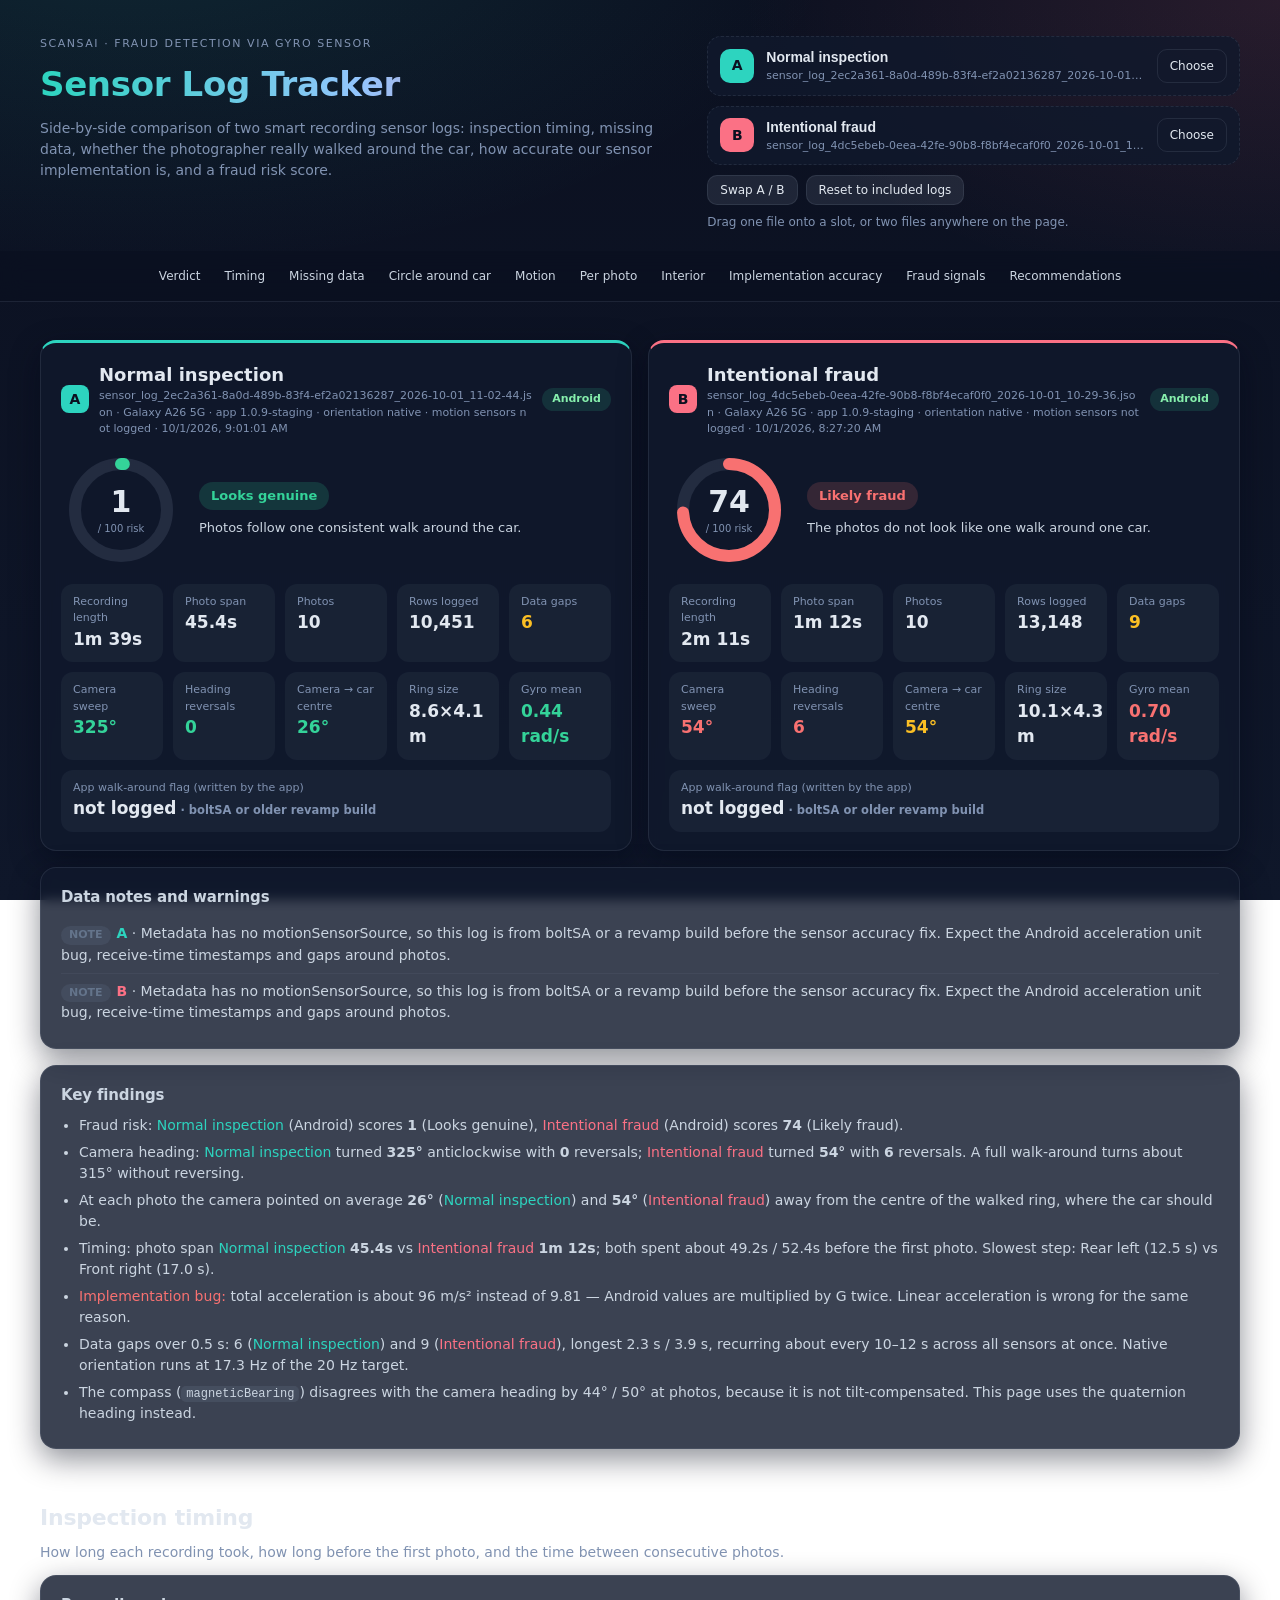
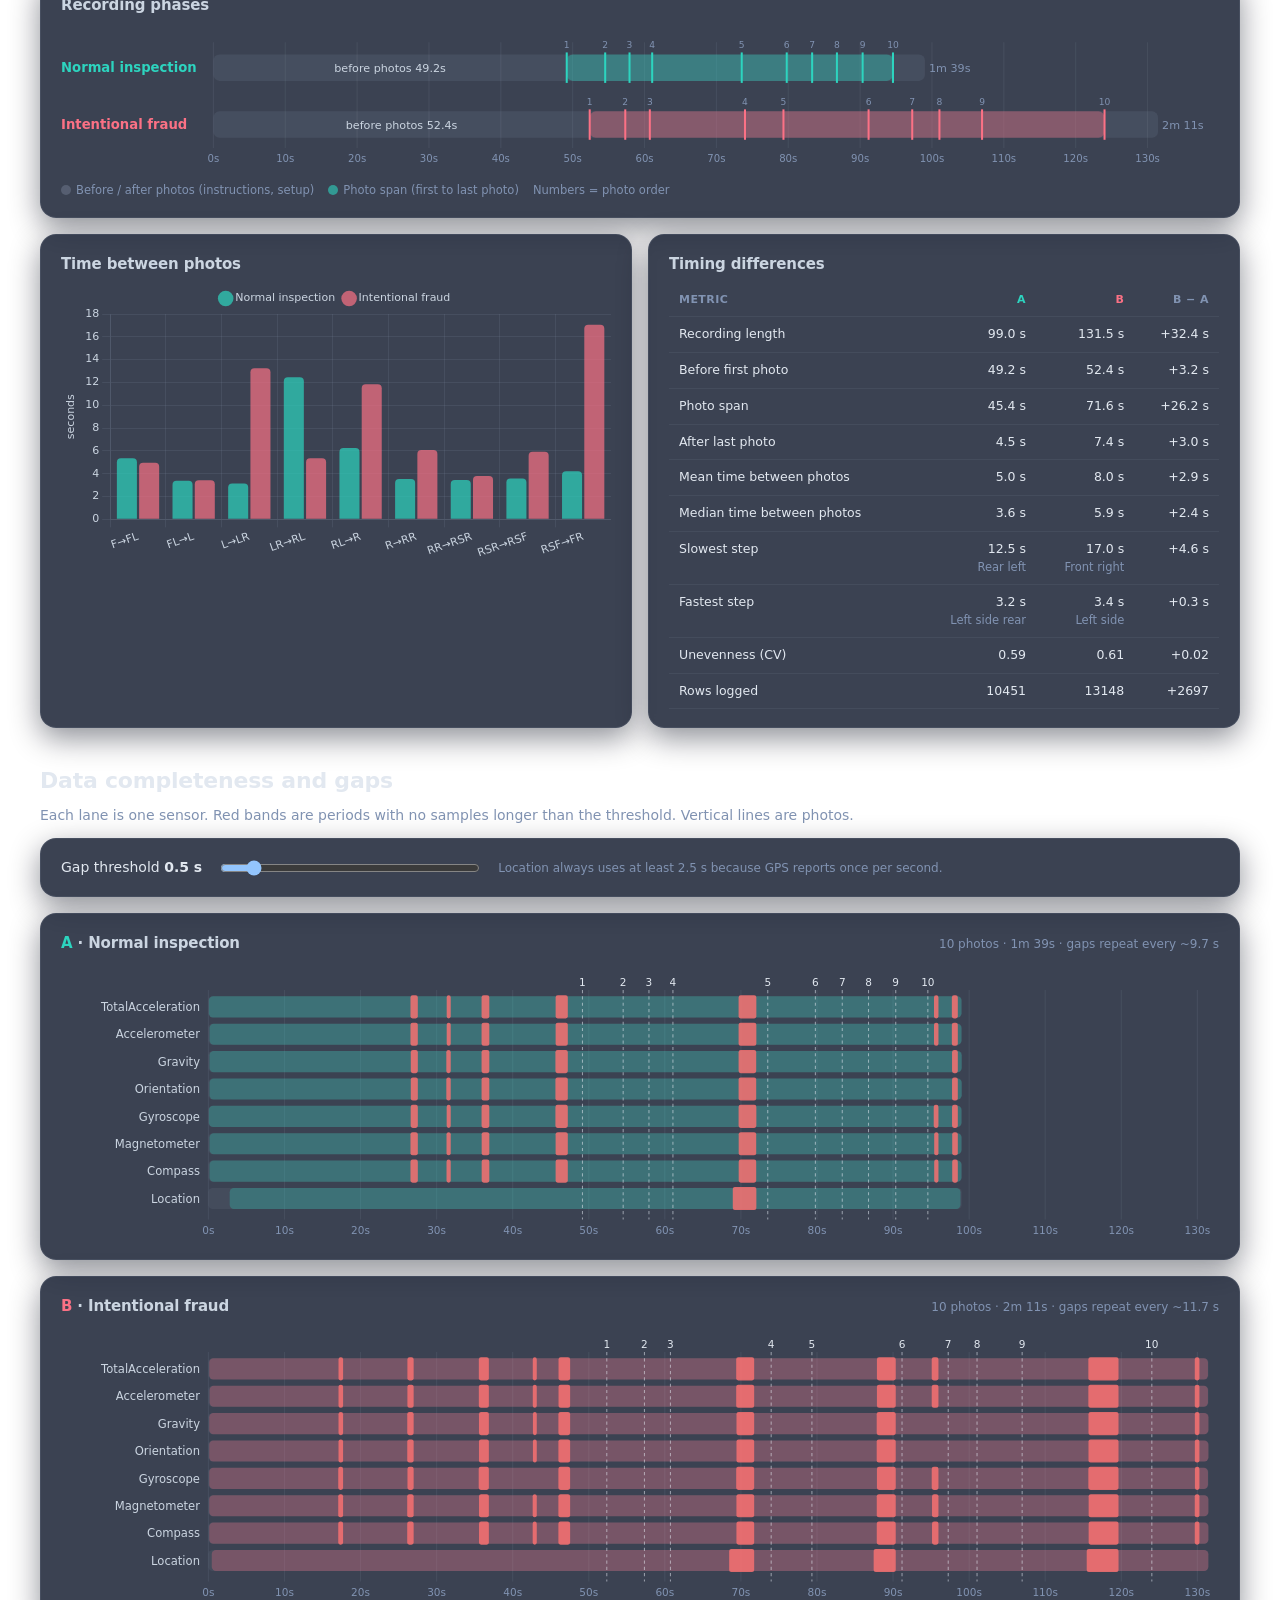
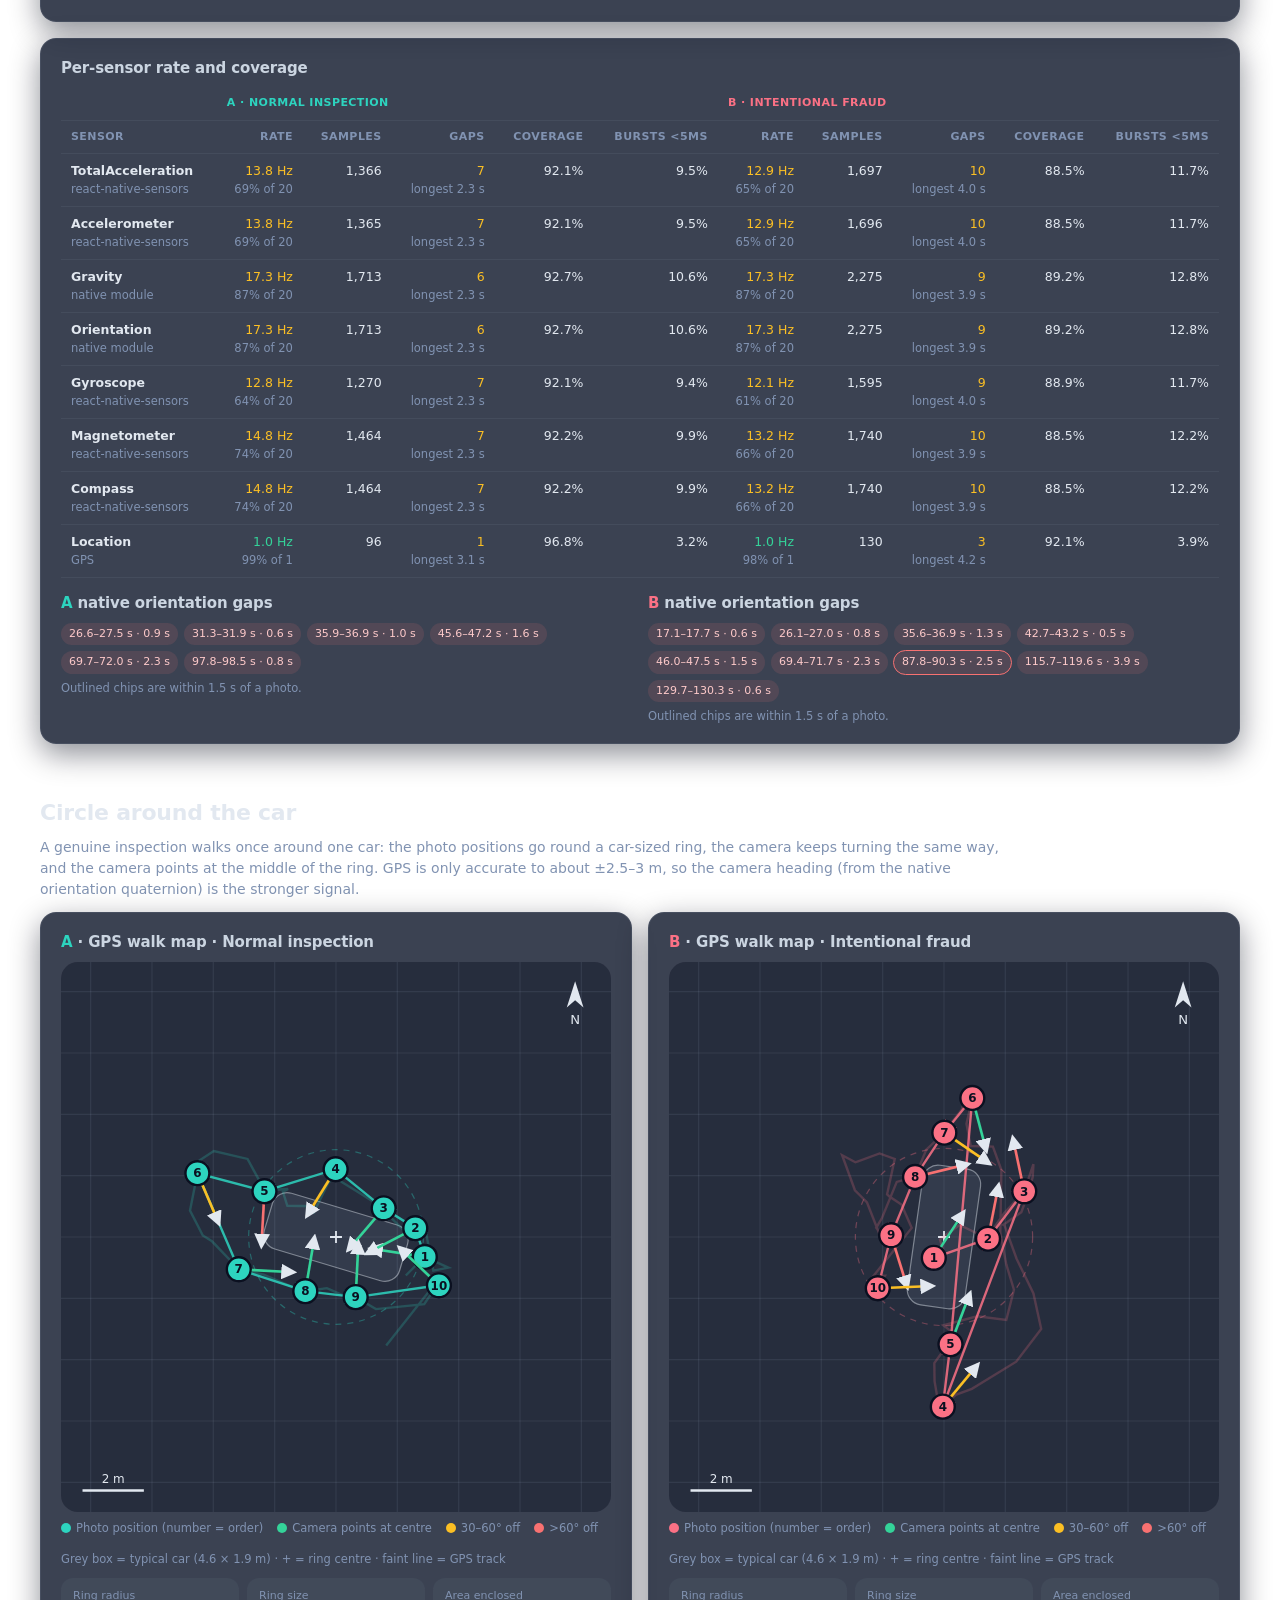
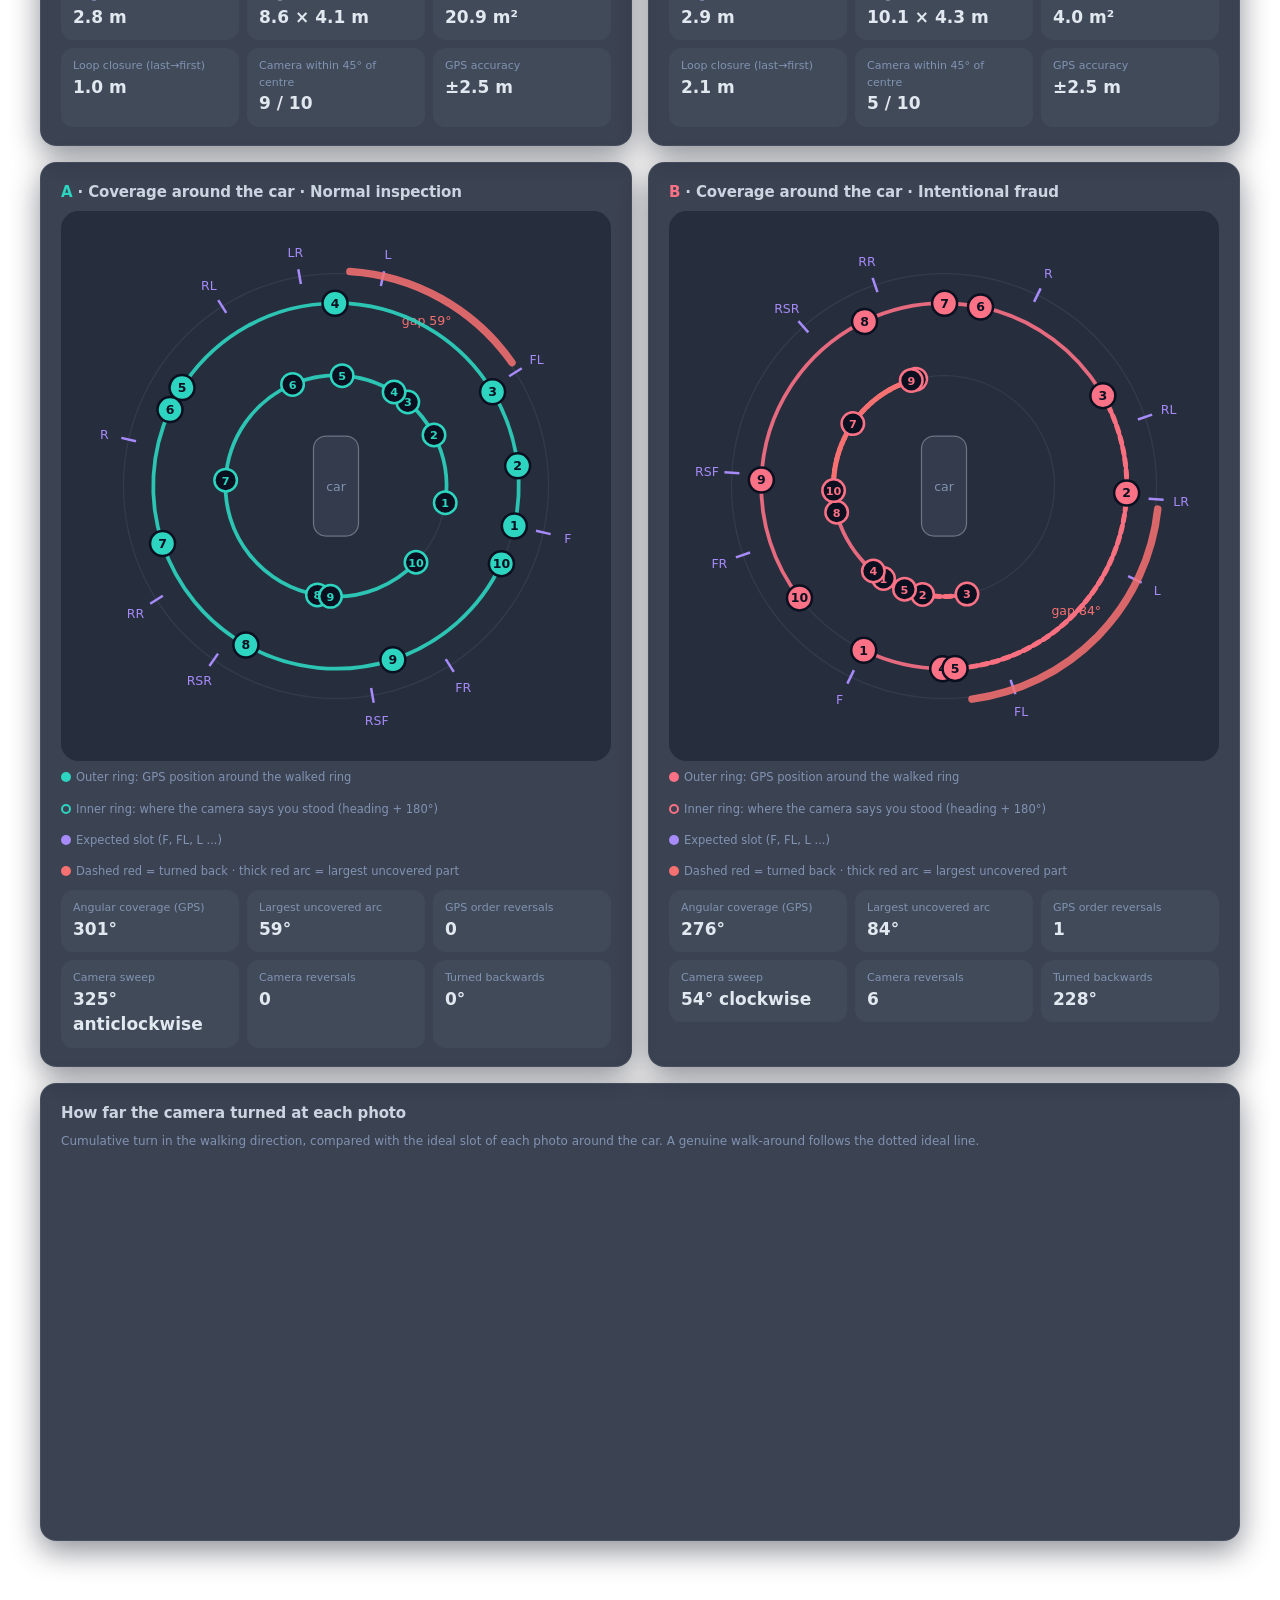
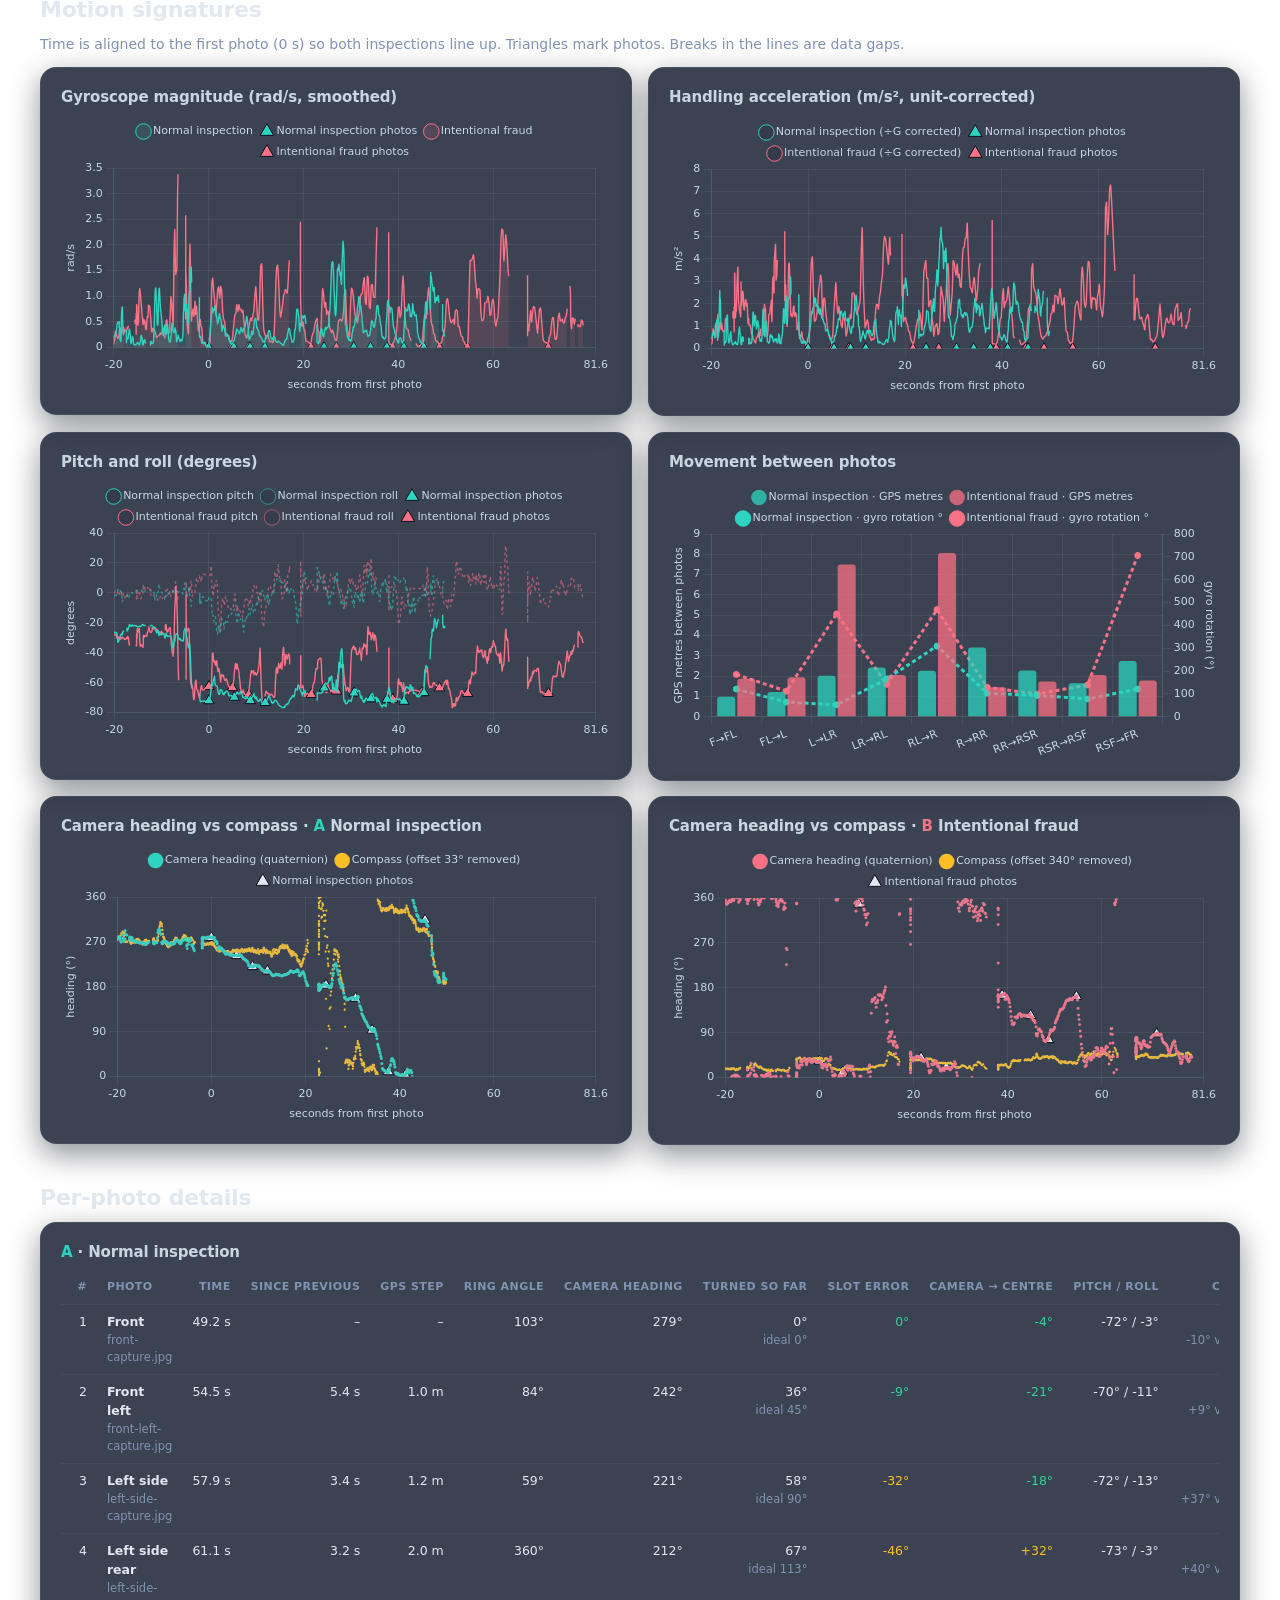
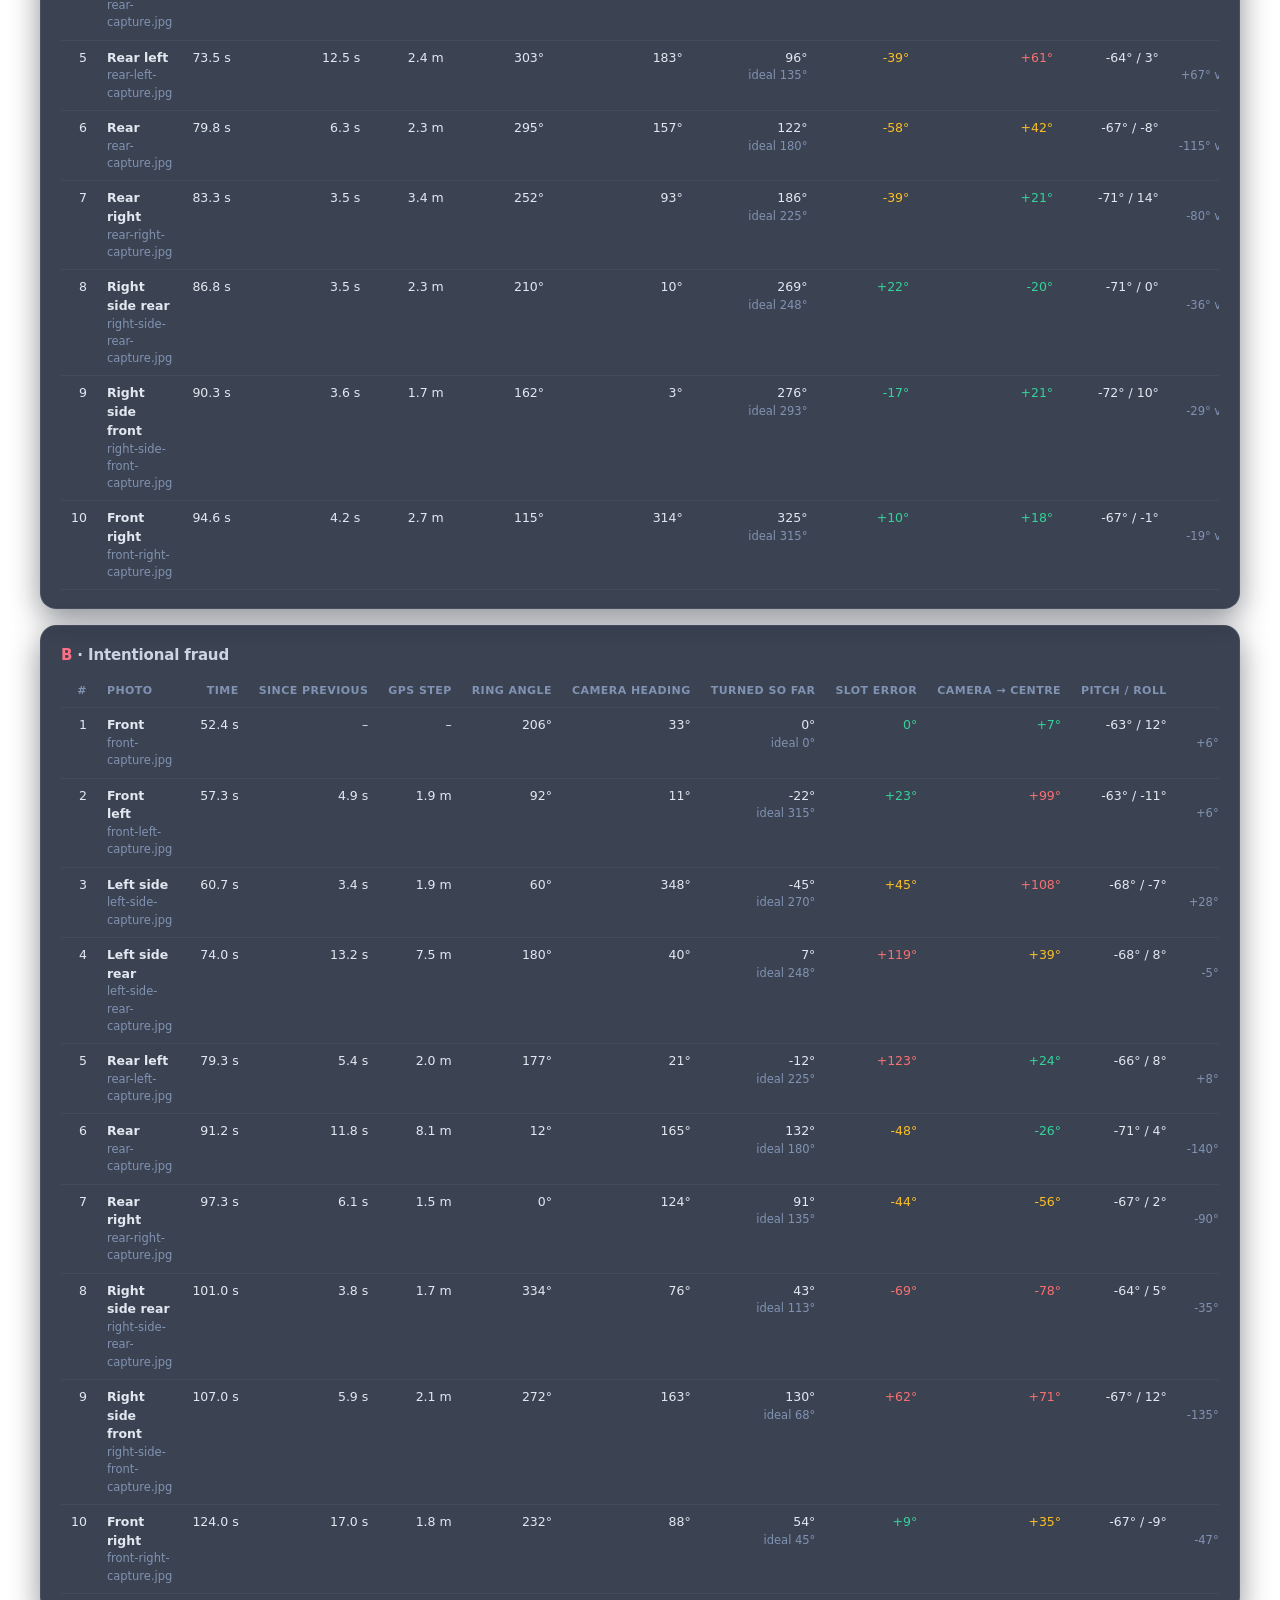
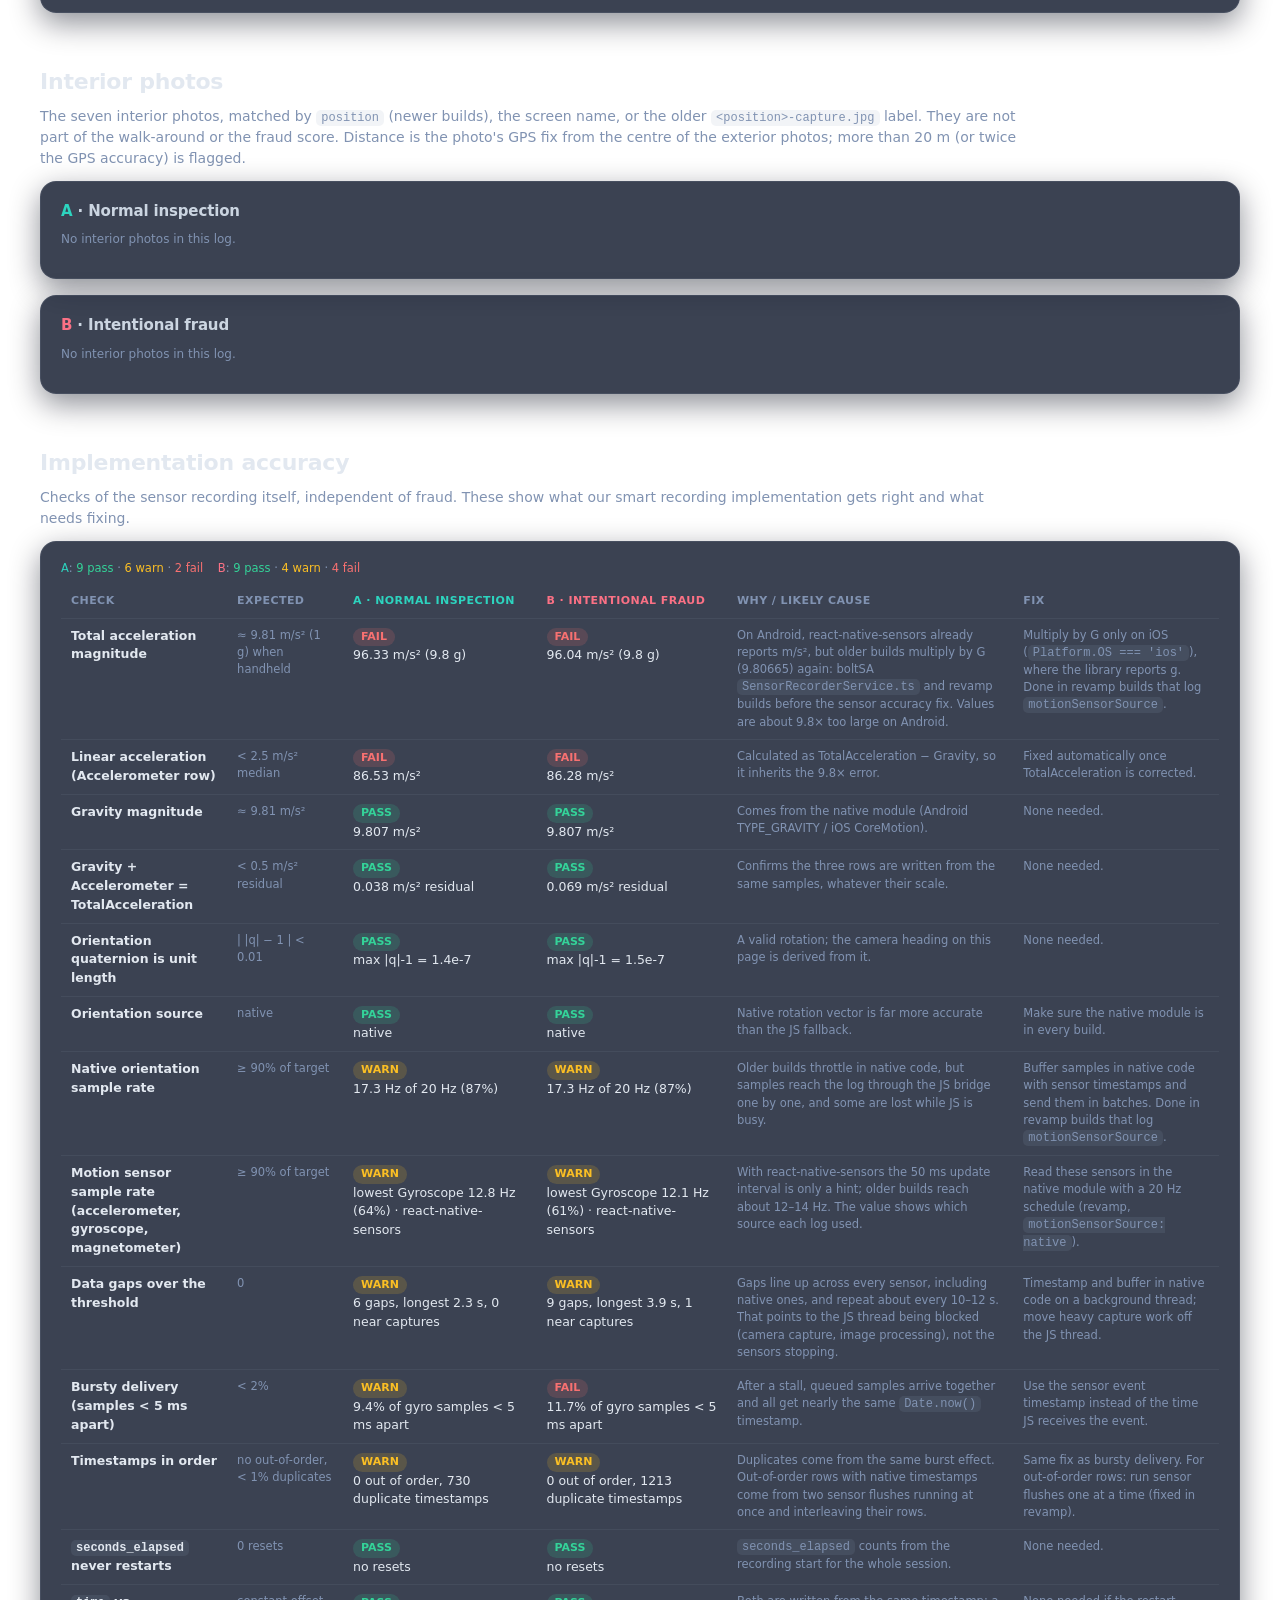
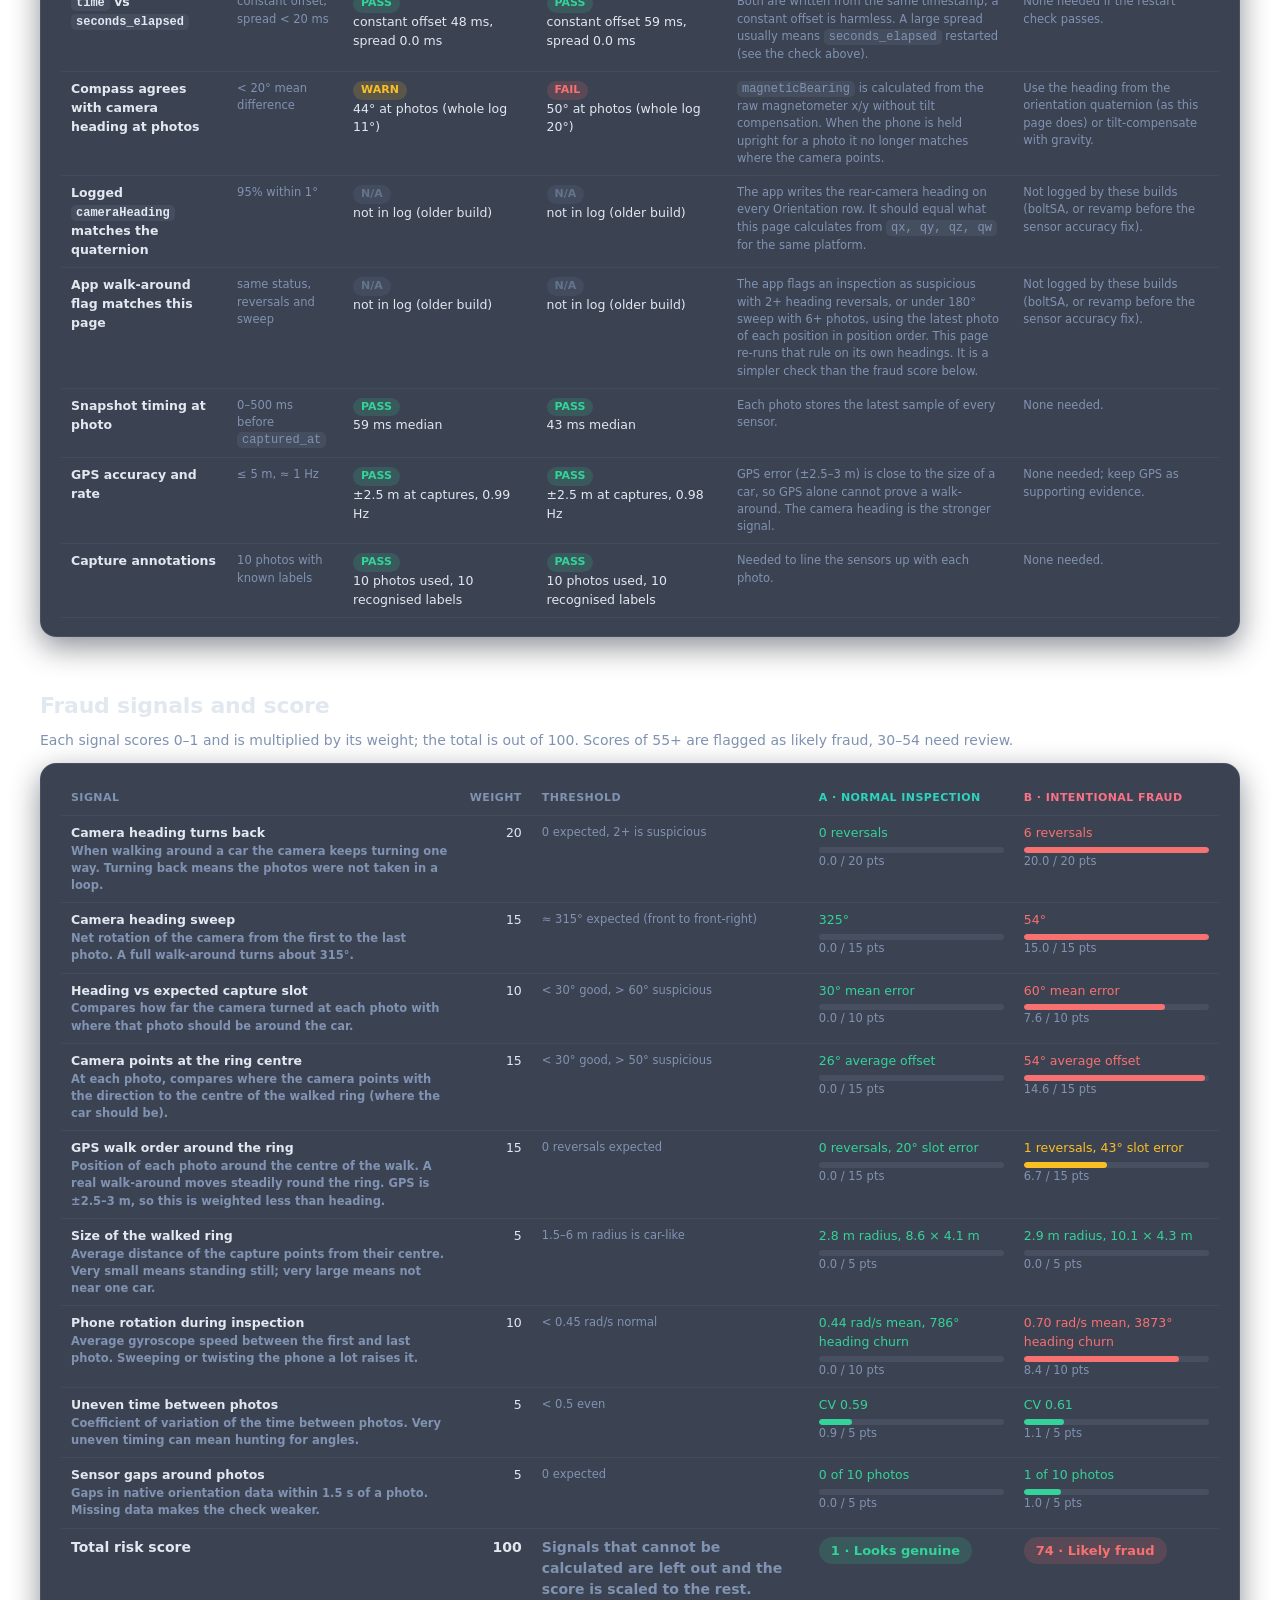
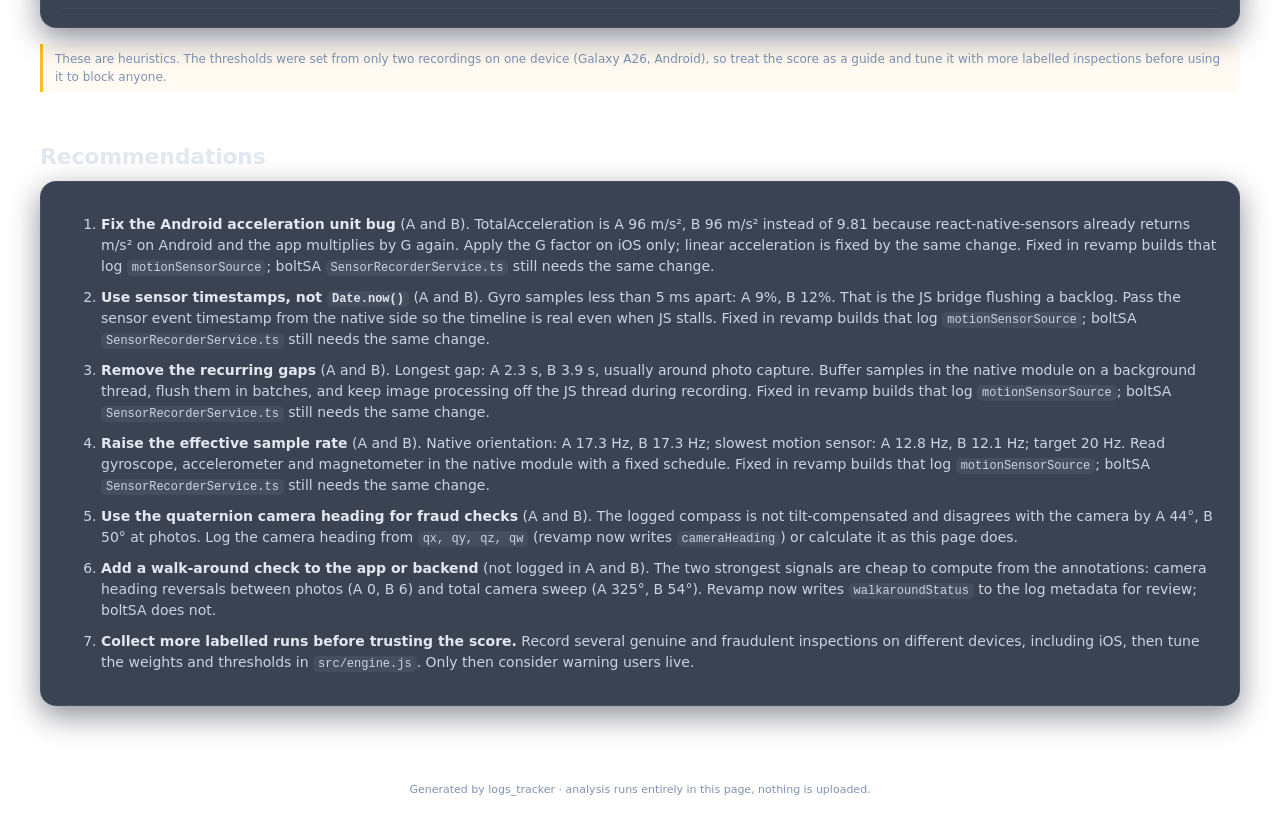
